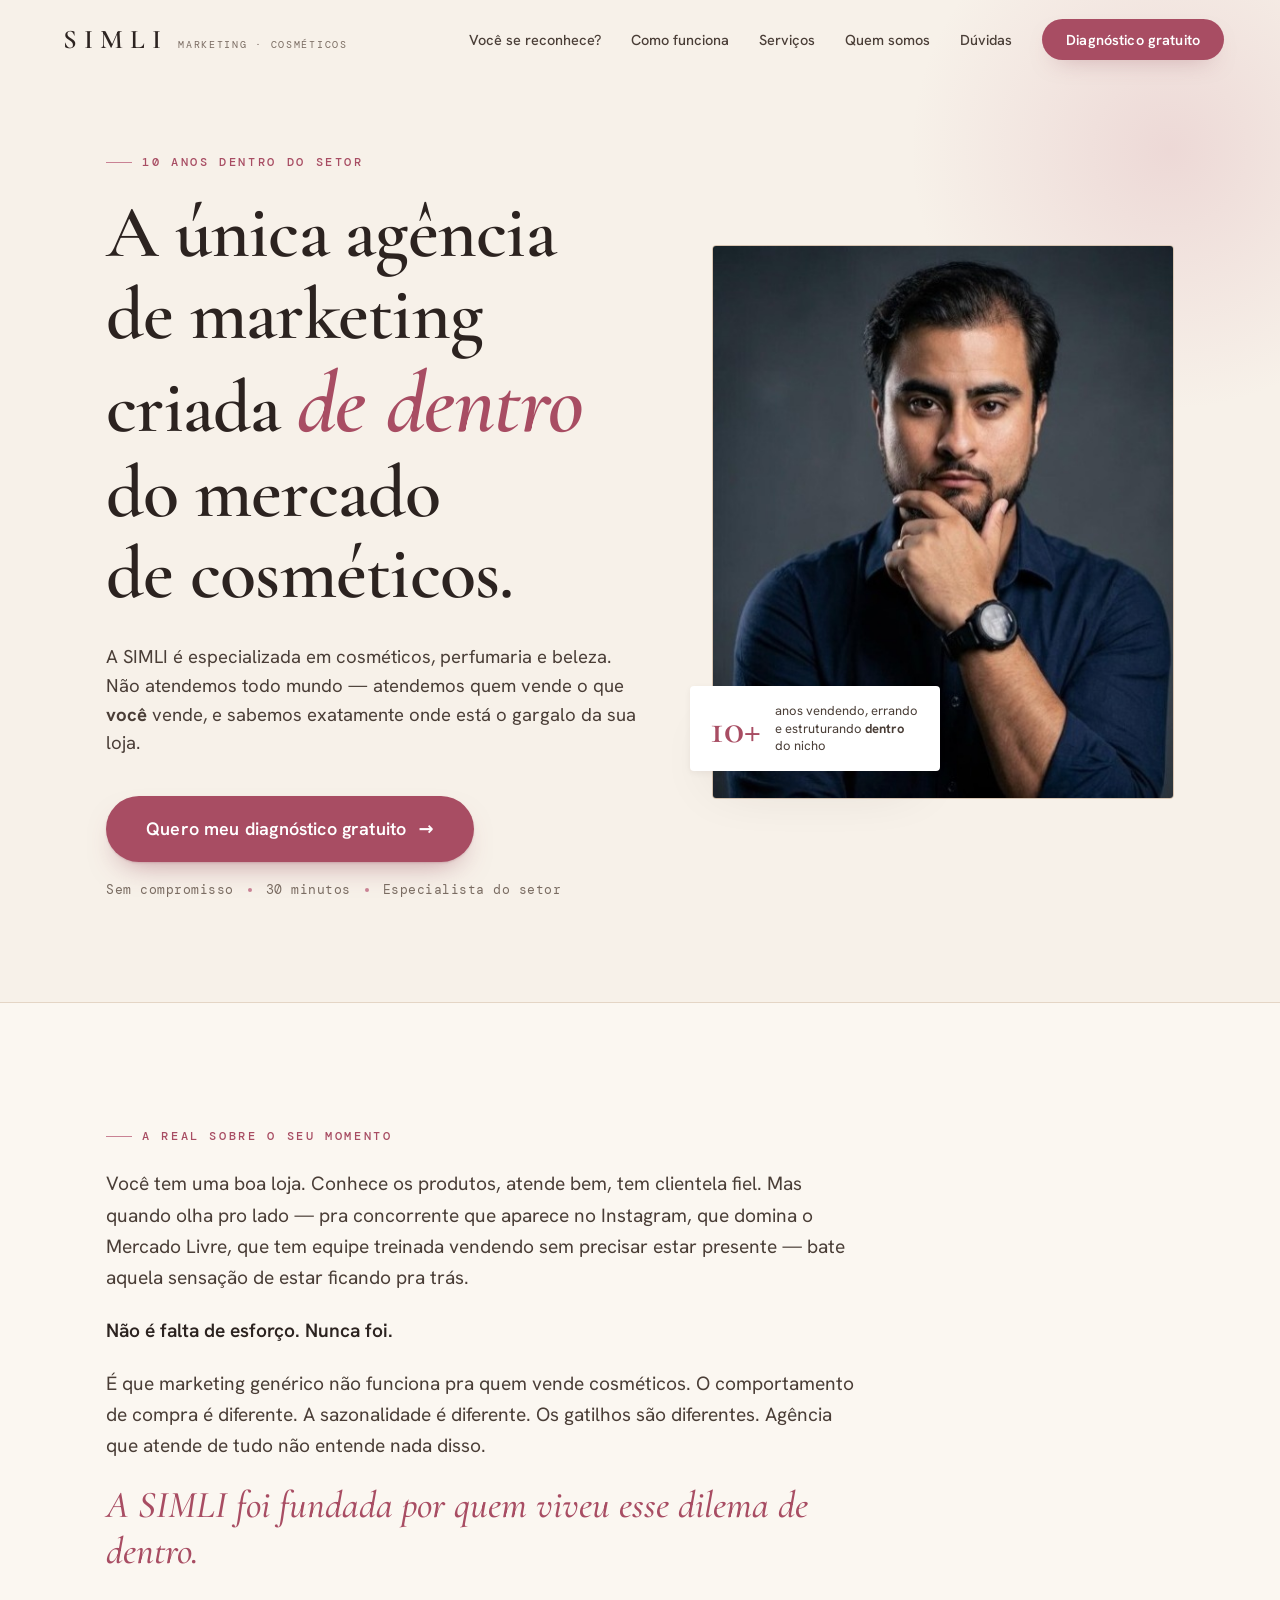
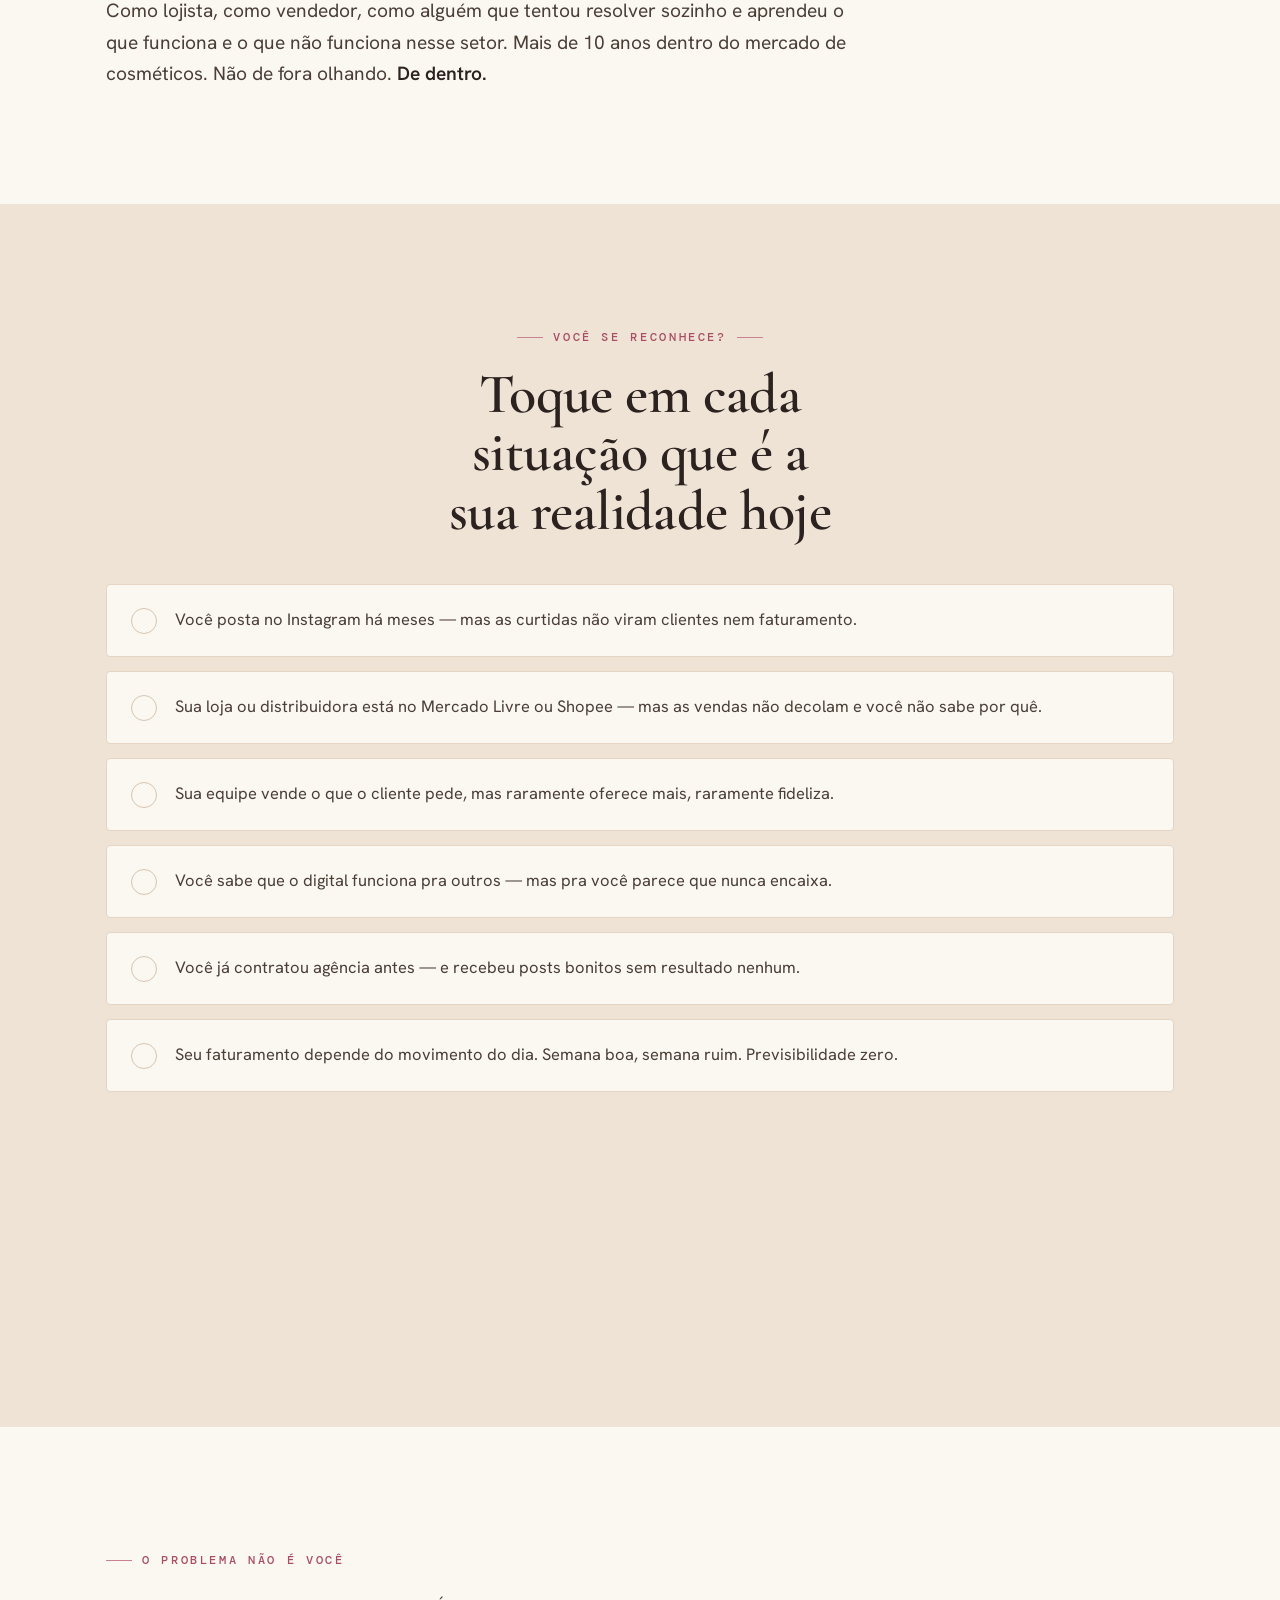
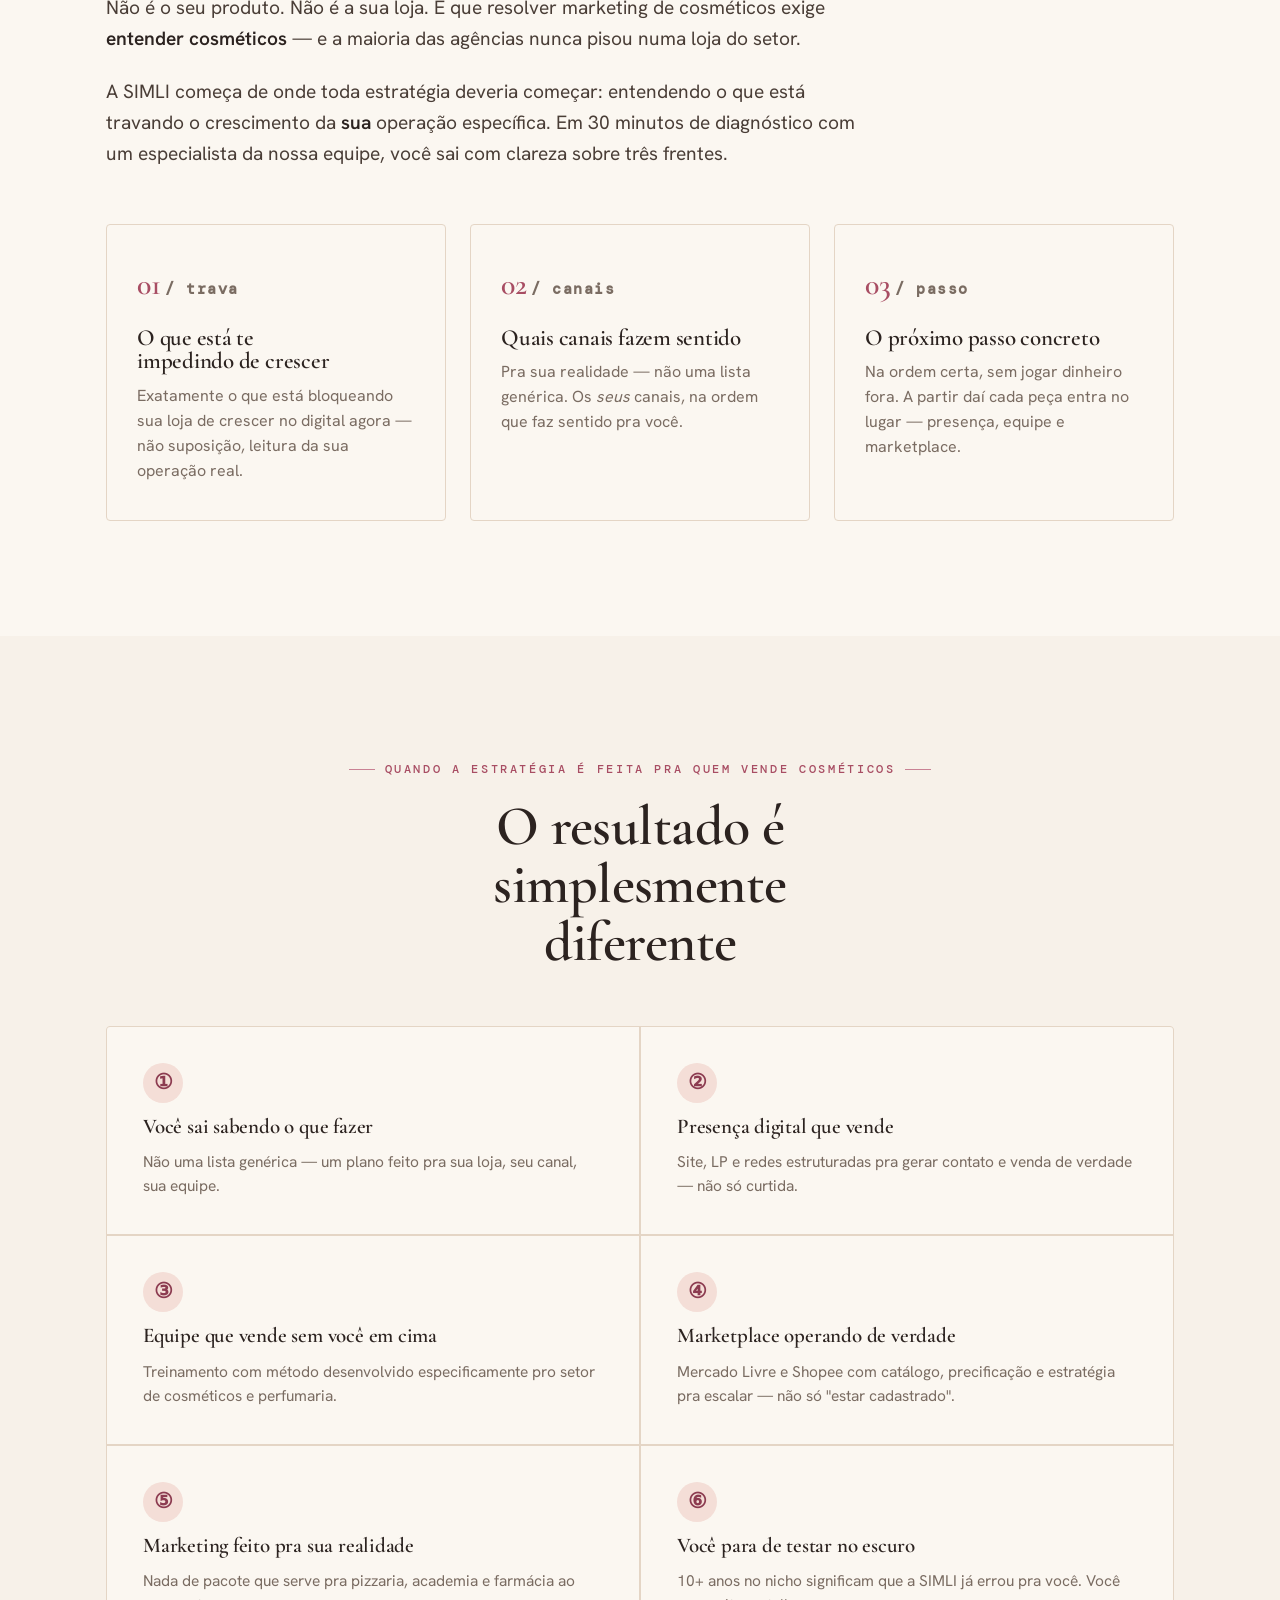
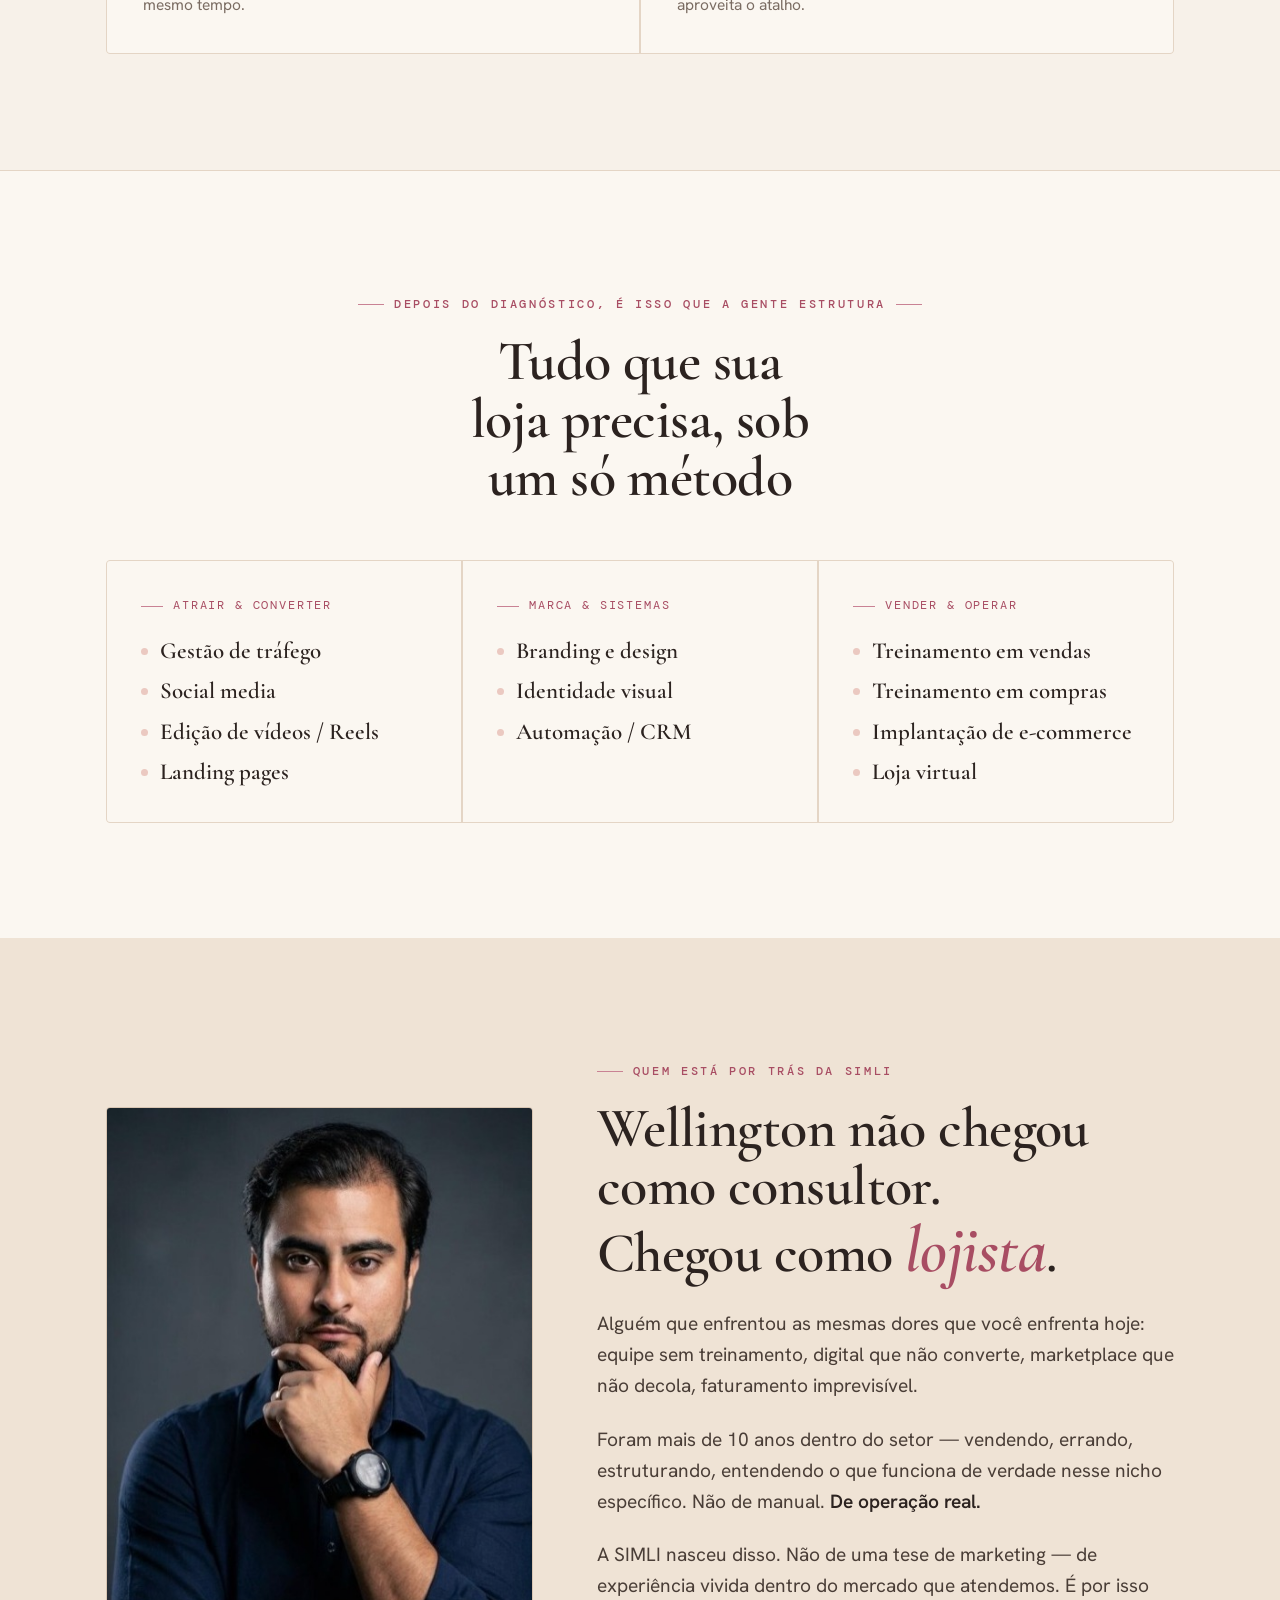
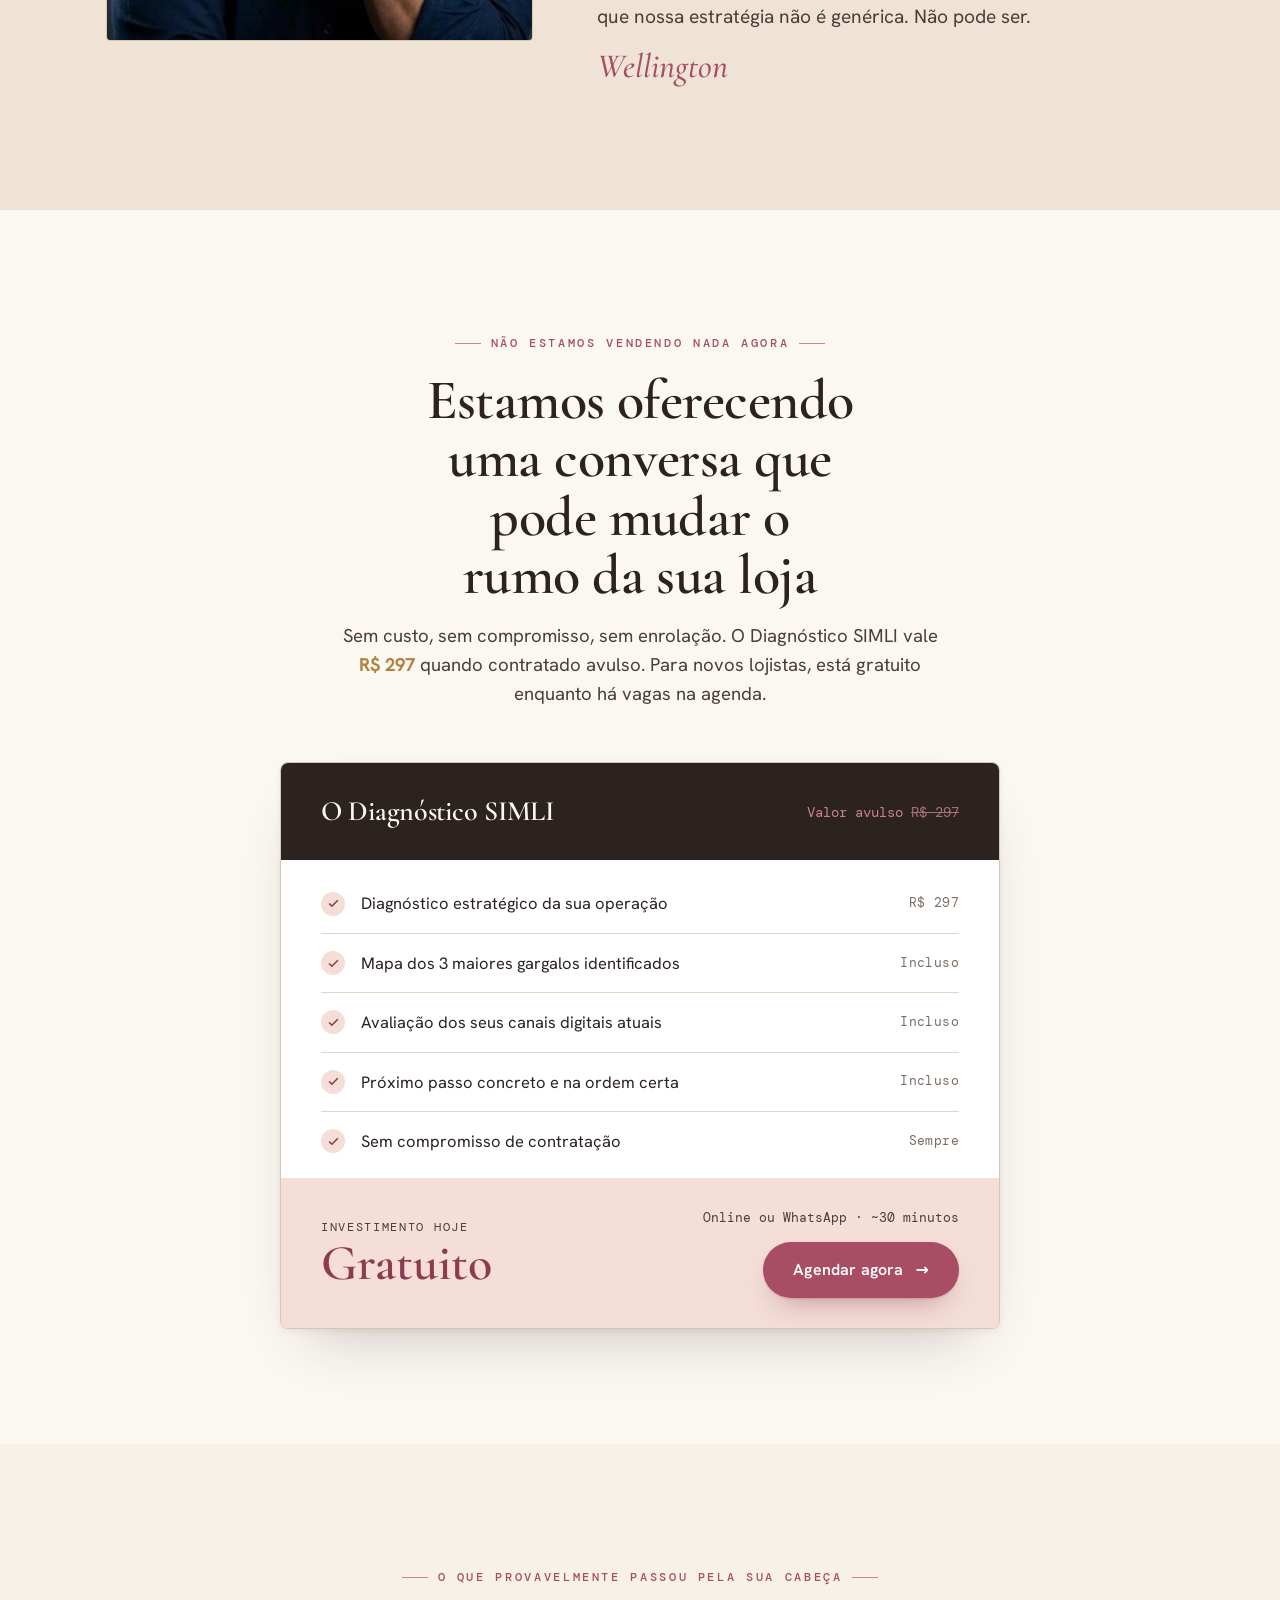
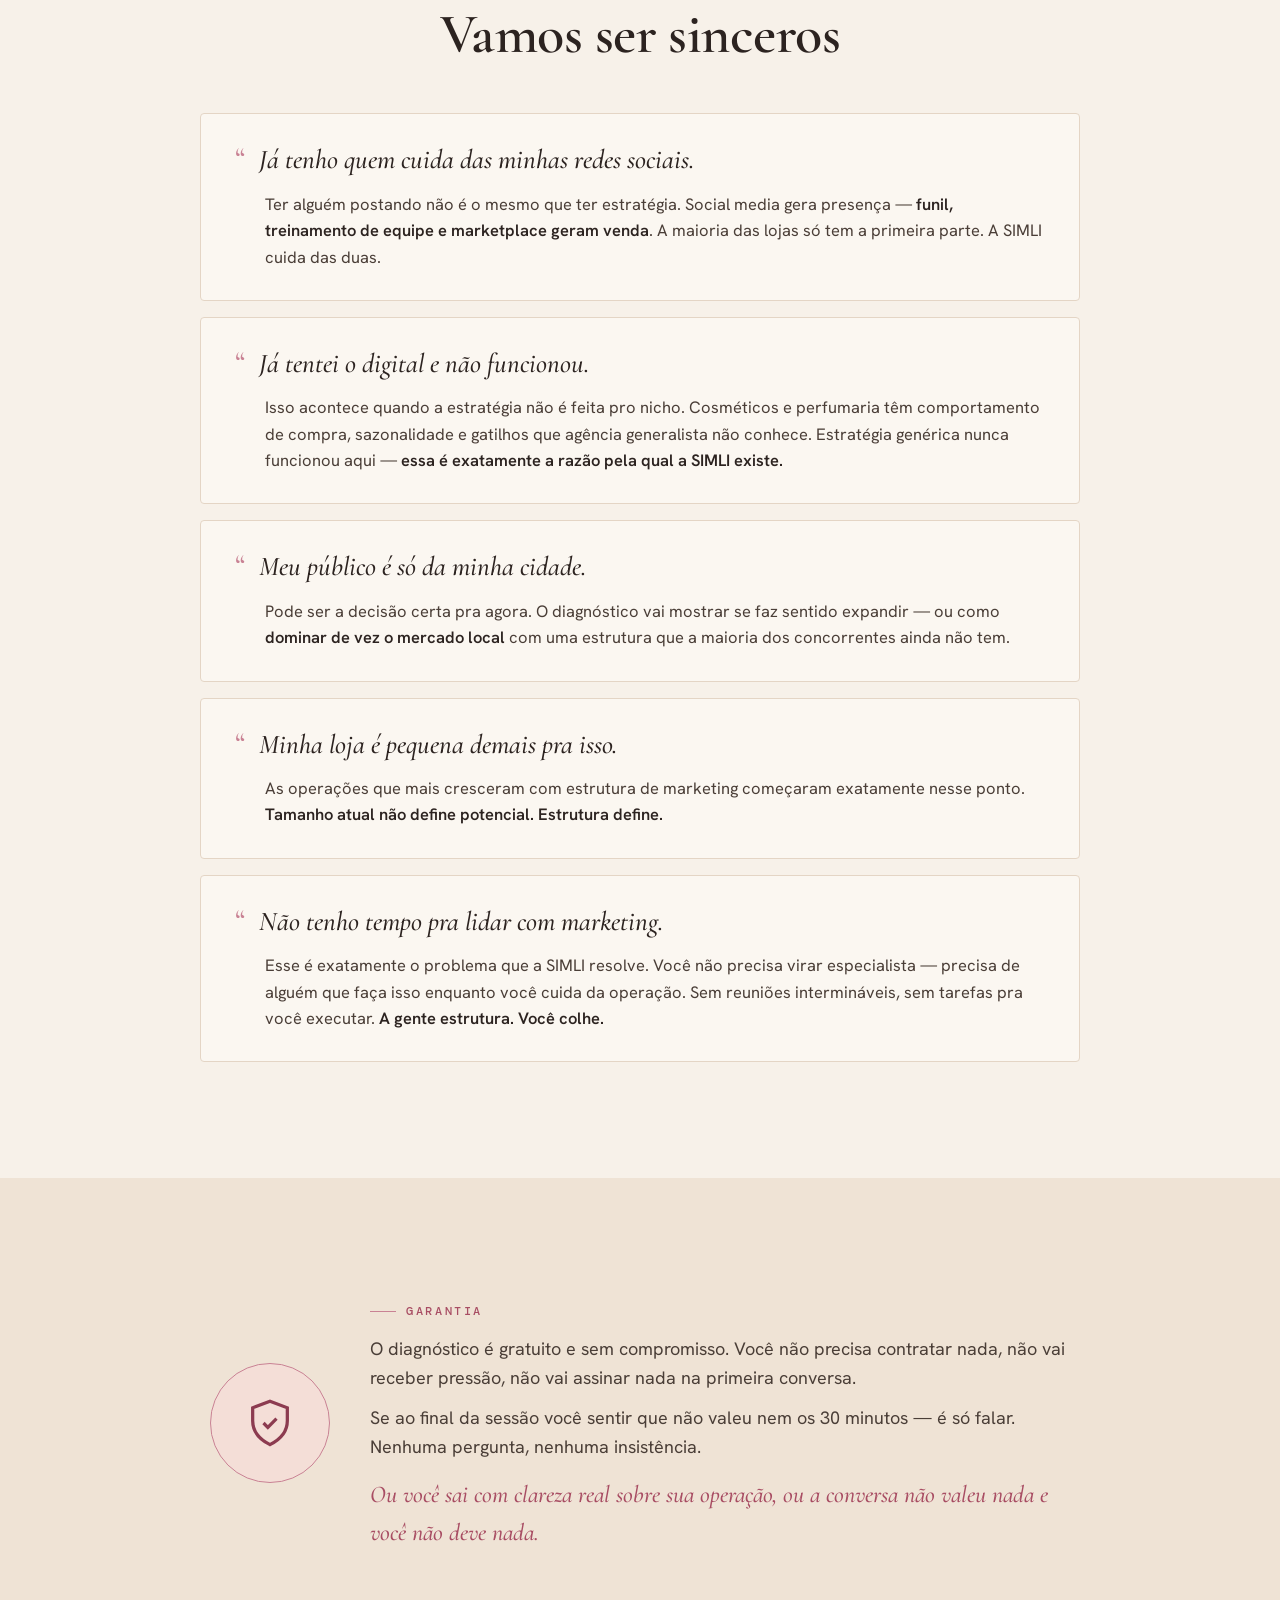
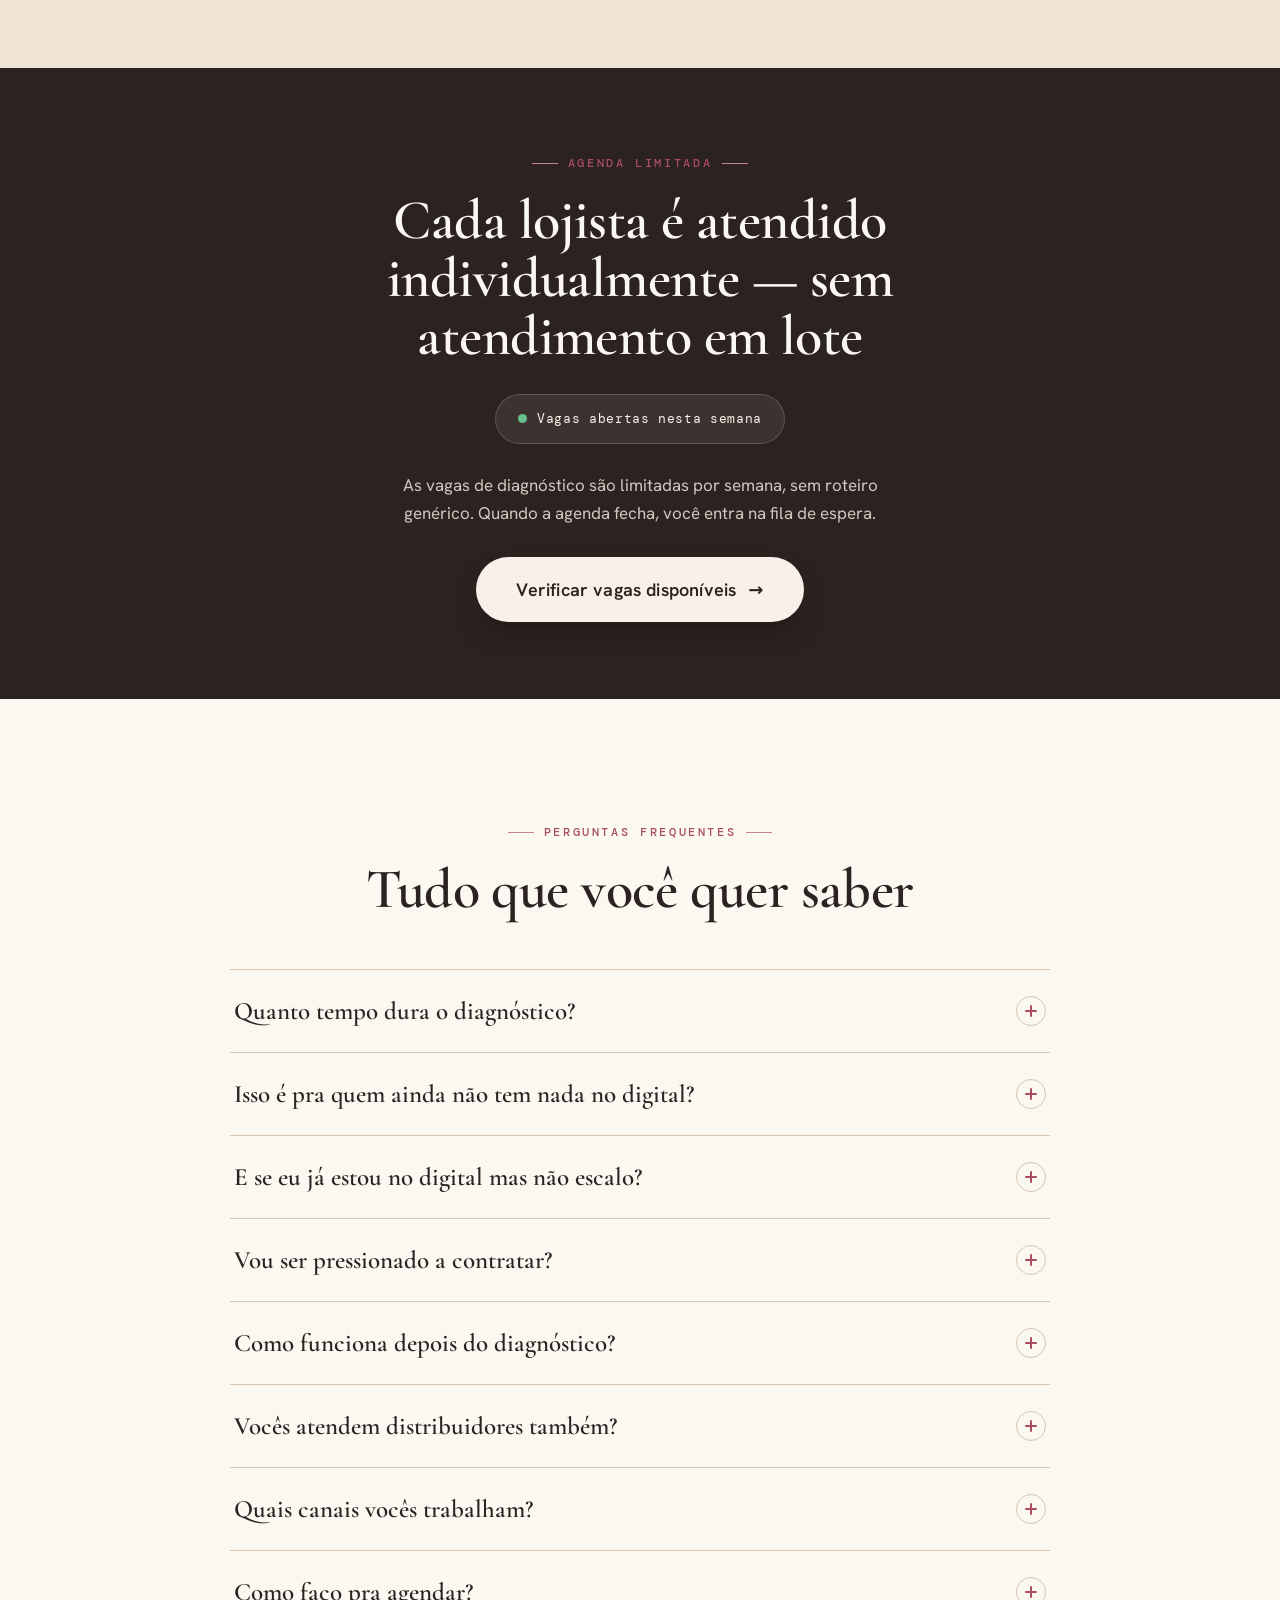
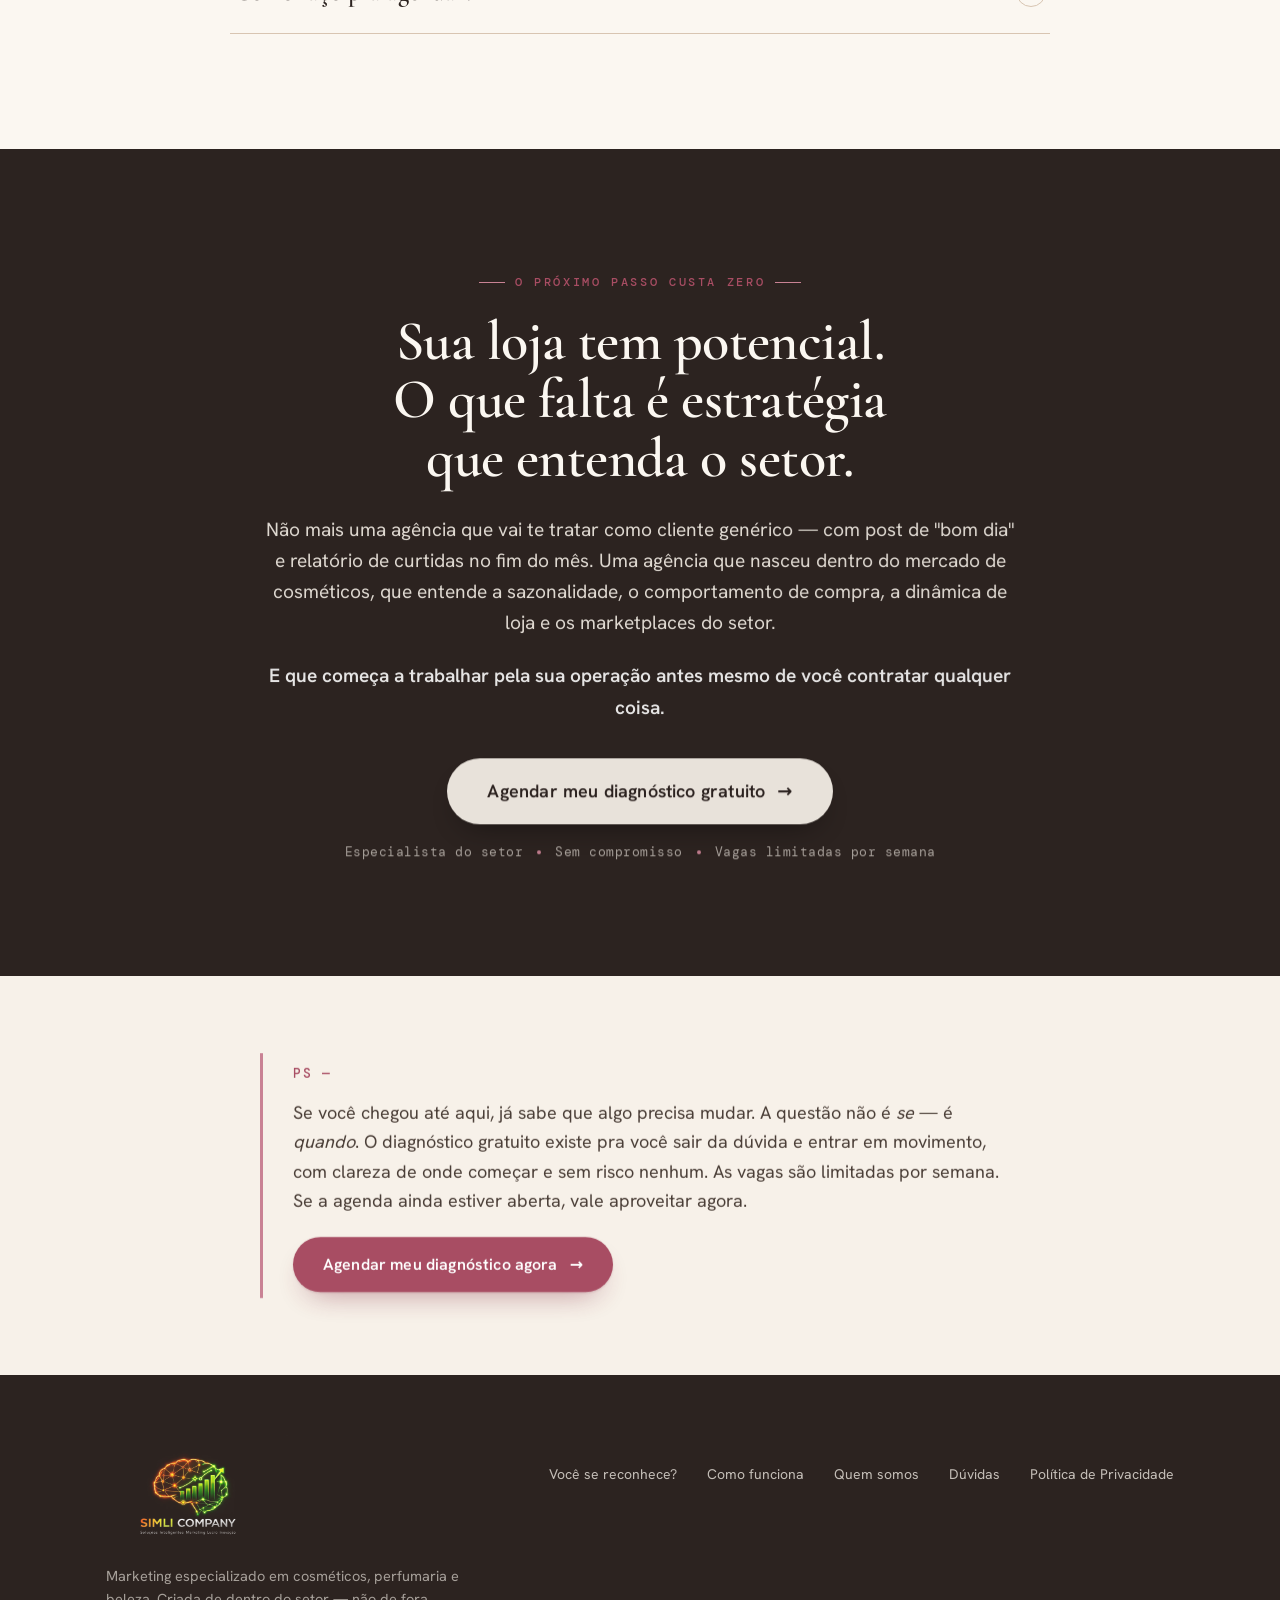
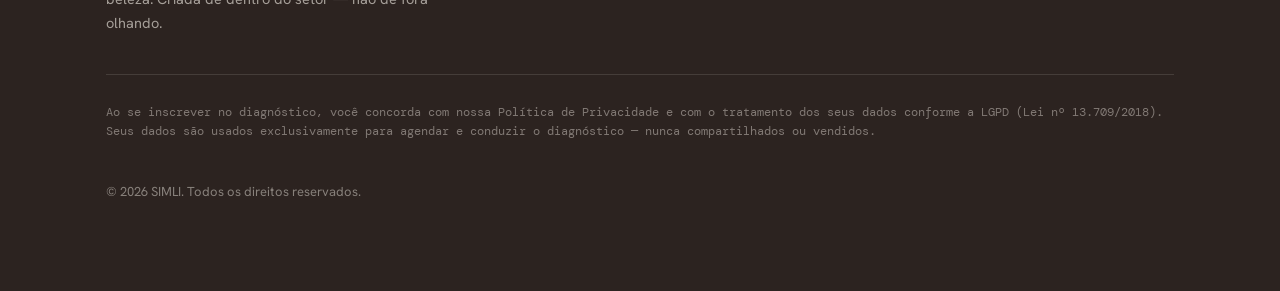
==== index.html @ 79ecda26 "Update print statement to 'Goodbye World'" ====
<!DOCTYPE html>
<html>
<head>
  <meta charset="utf-8">
  <title>SIMLI — A agência de marketing criada de dentro do mercado de cosméticos</title>
  <style>
    * { margin: 0; padding: 0; box-sizing: border-box; }
    body { background: #faf9f5; display: flex; align-items: center; justify-content: center; min-height: 100vh; font-family: -apple-system, BlinkMacSystemFont, sans-serif; }
    #__bundler_loading { position: fixed; bottom: 20px; right: 20px; font: 13px/1.4 -apple-system, BlinkMacSystemFont, sans-serif; color: #666; background: #fff; padding: 8px 14px; border-radius: 8px; box-shadow: 0 1px 4px rgba(0,0,0,0.12); z-index: 10000; }
    #__bundler_thumbnail { position: fixed; inset: 0; width: 100%; height: 100%; display: flex; align-items: center; justify-content: center; background: #faf9f5; z-index: 9999; }
    #__bundler_thumbnail svg { width: 100%; height: 100%; object-fit: contain; }
    #__bundler_placeholder { color: #999; font-size: 14px; }
  </style>
  <noscript>
    <style>#__bundler_loading { display: none; }</style>
    <div style="position:fixed;bottom:12px;left:12px;font:13px/1.4 -apple-system,BlinkMacSystemFont,sans-serif;color:#999;background:rgba(255,255,255,0.9);padding:6px 12px;border-radius:6px;box-shadow:0 1px 4px rgba(0,0,0,0.08);z-index:10000;">
      This page requires JavaScript to display.
    </div>
  </noscript>
</head>
<body>
  <div id="__bundler_thumbnail">
  <svg viewBox="0 0 100 100" xmlns="http://www.w3.org/2000/svg">
    <rect width="100" height="100" fill="#A84D63"></rect>
    <text x="50" y="64" font-family="Georgia, serif" font-size="34" font-weight="600" letter-spacing="3" fill="#F7F1E9" text-anchor="middle">SIMLI</text>
  </svg>
</div>
  <div id="__bundler_loading">Unpacking...</div>

  <script>
    
document.addEventListener('DOMContentLoaded', async function() {
  const loading = document.getElementById('__bundler_loading');
  function setStatus(msg) { if (loading) loading.textContent = msg; }

  // Error sink persists across replaceWith since it's on window, not the DOM.
  window.addEventListener('error', function(e) {
    var p = document.body || document.documentElement;
    var d = document.getElementById('__bundler_err') || p.appendChild(document.createElement('div'));
    d.id = '__bundler_err';
    d.style.cssText = 'position:fixed;bottom:12px;left:12px;right:12px;font:12px/1.4 ui-monospace,monospace;background:#2a1215;color:#ff8a80;padding:10px 14px;border-radius:8px;border:1px solid #5c2b2e;z-index:99999;white-space:pre-wrap;max-height:40vh;overflow:auto';
    d.textContent = (d.textContent ? d.textContent + String.fromCharCode(10) : '') +
      '[bundle] ' + (e.message || e.type) +
      (e.filename ? ' (' + e.filename.slice(0, 60) + ':' + e.lineno + ')' : '');
  }, true);

  try {
    const manifestEl = document.querySelector('script[type="__bundler/manifest"]');
    const templateEl = document.querySelector('script[type="__bundler/template"]');
    if (!manifestEl || !templateEl) {
      setStatus('Error: missing bundle data');
      console.error('[bundler] Missing script tags — manifestEl:', !!manifestEl, 'templateEl:', !!templateEl);
      return;
    }

    const manifest = JSON.parse(manifestEl.textContent);
    let template = JSON.parse(templateEl.textContent);

    const uuids = Object.keys(manifest);
    setStatus('Unpacking ' + uuids.length + ' assets...');

    const blobUrls = {};
    await Promise.all(uuids.map(async (uuid) => {
      const entry = manifest[uuid];
      try {
        const binaryStr = atob(entry.data);
        const bytes = new Uint8Array(binaryStr.length);
        for (let i = 0; i < binaryStr.length; i++) bytes[i] = binaryStr.charCodeAt(i);

        let finalBytes = bytes;
        if (entry.compressed) {
          if (typeof DecompressionStream !== 'undefined') {
            const ds = new DecompressionStream('gzip');
            const writer = ds.writable.getWriter();
            const reader = ds.readable.getReader();
            writer.write(bytes);
            writer.close();
            const chunks = [];
            let totalLen = 0;
            while (true) {
              const { done, value } = await reader.read();
              if (done) break;
              chunks.push(value);
              totalLen += value.length;
            }
            finalBytes = new Uint8Array(totalLen);
            let offset = 0;
            for (const chunk of chunks) { finalBytes.set(chunk, offset); offset += chunk.length; }
          } else {
            console.warn('DecompressionStream not available, asset ' + uuid + ' may not render');
          }
        }

        blobUrls[uuid] = URL.createObjectURL(new Blob([finalBytes], { type: entry.mime }));
      } catch (err) {
        console.error('Failed to decode asset ' + uuid + ':', err);
        blobUrls[uuid] = URL.createObjectURL(new Blob([], { type: entry.mime }));
      }
    }));

    const extResEl = document.querySelector('script[type="__bundler/ext_resources"]');
    const extResources = extResEl ? JSON.parse(extResEl.textContent) : [];
    const resourceMap = {};
    for (const entry of extResources) {
      if (blobUrls[entry.uuid]) resourceMap[entry.id] = blobUrls[entry.uuid];
    }

    setStatus('Rendering...');
    for (const uuid of uuids) template = template.split(uuid).join(blobUrls[uuid]);

    // Strip integrity + crossorigin — blob URLs from a file:// document inherit
    // a null origin, so crossorigin forces a CORS fetch that SRI then rejects.
    // The manifest bytes are ours; SRI protects against CDN compromise, not this.
    template = template.replace(/\s+integrity="[^"]*"/gi, '').replace(/\s+crossorigin="[^"]*"/gi, '');

    const resourceScript = '<script>window.__resources = ' +
      JSON.stringify(resourceMap).split('</' + 'script>').join('<\\/' + 'script>') +
      ';</' + 'script>';
    // Inject after <head> so the DOCTYPE stays first; prepending the script
    // would push the parser into quirks mode. DOMParser always emits a <head>
    // (synthesizing one if the source HTML omitted it) but may carry
    // attributes through, so match the full opening tag. slice() rather than
    // replace() keeps us clear of $-pattern substitution in resourceScript.
    const headOpen = template.match(/<head[^>]*>/i);
    if (headOpen) {
      const i = headOpen.index + headOpen[0].length;
      template = template.slice(0, i) + resourceScript + template.slice(i);
    }

    // Parse the template and swap the root element. Scripts inserted via
    // DOMParser/replaceWith are inert per spec — re-create each with
    // createElement so they execute, awaiting onload for src scripts to
    // preserve ordering (React before ReactDOM before Babel before text/babel).
    const doc = new DOMParser().parseFromString(template, 'text/html');
    document.documentElement.replaceWith(doc.documentElement);
    const dead = Array.from(document.scripts);
    for (const old of dead) {
      const s = document.createElement('script');
      for (const a of old.attributes) s.setAttribute(a.name, a.value);
      s.textContent = old.textContent;
      // text/babel scripts with a src: fetch and inline. transformScriptTags
      // does XHR against the src, but blob:null/ from a file:// origin is
      // silently dropped. Inlining makes it a plain inline babel script,
      // which transformScriptTags handles unconditionally.
      if ((s.type === 'text/babel' || s.type === 'text/jsx') && s.src) {
        const r = await fetch(s.src);
        s.textContent = await r.text();
        s.removeAttribute('src');
      }
      const p = s.src ? new Promise(function(r) { s.onload = s.onerror = r; }) : null;
      old.replaceWith(s);
      if (p) await p;
    }
    // Babel standalone auto-transforms type=text/babel on DOMContentLoaded,
    // which fired before we swapped the document. Trigger manually if present.
    if (window.Babel && typeof window.Babel.transformScriptTags === 'function') {
      window.Babel.transformScriptTags();
    }
  } catch (err) {
    setStatus('Error unpacking: ' + err.message);
    console.error('Bundle unpack error:', err);
  }
});

  </script>

  <script type="__bundler/manifest">
{"297384e2-815c-404d-9f67-8656fe396215":{"mime":"image/jpeg","compressed":false,"data":"/9j/4AAQSkZJRgABAQAAAQABAAD/2wBDAAgGBgcGBQgHBwcJCQgKDBQNDAsLDBkSEw8UHRofHh0aHBwgJC4nICIsIxwcKDcpLDAxNDQ0Hyc5PTgyPC4zNDL/2wBDAQkJCQwLDBgNDRgyIRwhMjIyMjIyMjIyMjIyMjIyMjIyMjIyMjIyMjIyMjIyMjIyMjIyMjIyMjIyMjIyMjIyMjL/wgARCANVBQADASIAAhEBAxEB/8QAGgABAAIDAQAAAAAAAAAAAAAAAAMEAQIFBv/EABkBAQADAQEAAAAAAAAAAAAAAAABAgMEBf/[base64]/[base64]/[base64]/N0Qc+1Vunp3qdsoxpntepW89rM9mXk04mL/[base64]/nepjrcrO1LTfXpwwZmMZbwXY+/hTzGl+nq0ztOQWpennGnGVrTnXDSW2ux6a1U286LPE6nL0U/[base64]/[base64]/[base64]/[base64]/[base64]/pV8nHxvr1Yaya7K42bxRWu1U7YJJI8kUmkk31ZRG8EsctyWtHT17fPHCoer4hyU0XTOYZY5tvgG+myNM5yLcU+VOjLrNzRyOftF165xhoYEhMgAAAAAAAAAAAAAAAAAAAAAAAAAAAAAAAAAAAAAAAAAAAAAAAABABnAywMsDLAznUma/wAralu9x9+znfgbdKtasd/NnBXqdqrWeFpex1Vpb9e1S/[base64]/[base64]/[base64]/JHRQk9PjPlHpPN2g7trN5gdAA9PUwcMbgDPaOI9hueMek4JCdA571dg8Y9Vwikbmj1fGOaA39KeXdOkQvVYPLPUwHnU0IO6cJ6HzwAem4xSAd2oc16CocoB1bZ58AAAAAAAAAAAAAAAAAAAAAAAAAAAAAAAAAAAAAAAAAHUlhs8ndysy19+W1QLUs9/gd/l381NDN04ejYq+f0cir6jndWNy9HByzjzXpPN9dO9aqWcHmR3wB6erYrcM8Md0CQ7/AEt/KlmLmj0vFqDoepoUzSlRHf7XhvSHGg9B589vFtzjz8HqeSdHq14ChzOlzT2HmvReKOl0/[base64]/nnq+D2qBU6EMJf83teO3530Nc4Hqqkx5qLr8g9XwO5wDv87n+gI6HT5Rzd9B6rHPwcrQAAAAAAAAAAAAAAAAAAAAAAAAAAAAAAAAAAAAAAAAAAOnJzrvPvpLvis3uHtUvnZ7vn+hWeZNXk2z9H5vp8rK+o6M3b4l/J0fP9HnHav8AEtYpMaYJOR0+Xq71eCLNSHUA63X8lbOjDuL3IxRJvR+VkO3VSFifk0DbXTJ6rzHR5hqB3eFeJqEtc9R5bp8sAej8/[base64]/[base64]/[base64]/[base64]/CgAAAAAAAAAAAAAAAAAAAAAAAAAAAAAAAAAAAAAAAAAAAAAAAAAAAAAAO3St9/l3HQnruYPReSYgzRRYkyCAAAAAAAAAAAAAAAAAAAAAAAAAAAAAAAAAAAAAAAAAAAAAAAAAAAABwsOE0B6/I7NpQlKlMBmhcN79ajNwAAAAAAAAAAAAAAAAAAAAAAAAAAAAAAAAAAAAAAAAAAAAAAAAAABsbo2P2BIpFrPIUvQLU6kX7sn+1cHQAAAAAAAAAAAAAAAAAAAAAAAAAAAAAAAAAAAAAAAAAAAAAAAAABL2tUC72ihV99X8n/[base64]/9WrlPytSfE7QdRsMfFguhz/[base64]/p4SozgcuKHYORgoz8M63KAGXapal/AAAAAAAAAAAAAAAAAAAAAAAAAAAAAAAAAAAAAAAAAAAAAAAAABLa888/xvE1OhDTOnoJw3mYX8yxil/[base64]/uHCZJh57OL3kAAAAAAAAAAAAAAAAAAAAAAAAAAAAAAAAAAAAAAAAAAAAAAAAAAAAAAAAAAAAAAILL4I39knWa6Lmf33gAAAAAAAAAAAAAAAAAAAAAAAAAAAAAAAAAAAAAAAAAAAAAAAAAAAAAAAAAAAAAAAAJKfjNUWeKc/[base64]/[base64]/gxn4gAAAAAAAAAAAAAAAAAAAAAAAAAAAAAAAAAAAAAAAAAAAAAAAAAAAAABTlp3/y5i2y8K0G5opZhFjuYlj4gAAAAAAAAAAAAAAAAAAAAAAAAAAAAAAAAAAAAAAAAAAAAAAAAAAAABwIakP9dqd0vTgYscJrMYqoj1wj/MgAAAAAAAAAAAAAAAAAAAAAAAAAAAAAAAAAAAAAAAAAAAAAAAAABT4kde8rQWpoHIrkKnR4LIfWxaQxdWgAAAAAAAAAAAAAAAAAAAAAAAAAAAAAAAAAAAAAAAAAAAAAAAAAz/0Kks+NTJA8vsY2PN/V2JzuM/[base64]/8AXCr9UpXrAAAAAAAAAAAAAAAAAAAAAAAAAAAAAAAAAAAAAAAAAAAAFPl/pl3oUAdSiU16ijvuqx4+BE0VB6Zc+hY9AAAAAAAAAAAAAAAAAAAAAAAAAAAAAAAAAAAAAAAAAAAAFAGj4l34w7AfgTbN1ySMy+FVHxnY91DF+Eg1AAAAAAAAAAAAAAAAAAAAAAAAAAAAAAAAAAAAAAAAAAAAFPiuA2/Uw4S5h3dYRzw0Fv2sajFPHI2Dzoy/AAAAAAAAAAAAAAAAAAAAAAAAAAAAAAAAAAAAAAAAAAAAEKz3o8nPh6AvjoB/PornjgW3SZC34C8HLwK1IAAAAAAAAAAAAAAAAAAAAAAAAAAAAAAAAAAAAAAAAAAAEPhXxOApr6NqwUyksbqtSK3k/JcYWIYrpUI/AAAAAAAAAAAAAAAAAAAAAAAAAAAAAAAAAAAAAAAAAAAAANP030cNsHzCq7oQFN4bd/BWQno/3uwWZb6/[base64]/EAEMRAAEDAgIFCQUFBwQCAwAAAAEAAgMEESExBRJBUWETInGBkaGxwdEQMlDh8BQjYGJyBiQlMzRC8UNSgpIVspCgwv/aAAgBAgEBPwD/AOKS6utZXV/[base64]/XfkMhx3ny7VZMIbO9u8A+XkECpahkXvHE5DMnqTmTzZ8wbtvbkOq/SqbQ0QqTI0mzTlxsD5oMFlYI2UsjWhV8hc+8Qsd+zr39GKbNC0MdT+8Pezy348fmqV+swFXReBmmvDsviz3hqqtJNYdRuJUrKqocRbYqTUc3DZmNyA9kHOe9/G3Z87+yadsdgczkBmU+mfPjKbbgNnXtPd4qKmY6MOaSCdt/odycZ4xjZw7D6HuTqprnB+RUUkkws02Hf6DvUMEcWLRicztPSUVRYwh/+657TcdyJsjIAqisaxPfJLicAqeKFxtmVPRtju8D/AAVRVvJc117b1Ppuni95yqv2jc+4ib1n0WhpZJIGuecSPirjZaQqSxthmVTMax4ba7jmosapw3NHeT6KWAuPKRmzh38Dw8NijqA4lrhZwzHpvHFSVLWAkqmOrGAc9vTme9faHSnVgx47B6n6JUNO2O7s3HMnP/HAYKyosadnQpSGtLnGwCfSOcbtFrqmoXxi7HEHtHZ6ELlZo/5jLje30OPZdTVTHwu5N2Nrbjc5YZqNgYwMGQwVU4tbcIySOcBfNGNkY1nYlEyTYMGCpKSRrgX7FJHrNsqan1Q5rthWlo4GxEvHR0oQScmJNXmnatCXFOwHcPihUr7BVMmtPc5BUMdm8o7Mqle18r3tOduwD1J9lbYt1siMiptJgHVecVRPNS2z8t2/p4cEwAAAewlUJ+4b1+JTP3l2v/[base64]/H5plgLD2OcBmtI6RbCRjmbKCcPapJwzNS1mtgxUtNYazsSmtAThgqmedtVIGvIF960LJJLWfeOJs059IVSJNJVH2WL3R7x8uko0scMPJRiwC1ZYXXBuFRVQlbx+JkqZ4DSVG+7jKcScgoqbWi1Zcb5qjeYCaaU4tyO9uzrGRVGWtiL3YXJPaTZWkm/K3vPp49CZE1jdVosE+IOaW71CdaMO3j2FV8YrGGJmQ28eG/j6rR+iRC7WebnsQpv8Aa5w67+N0IpW/6l+kDysq8y6vMKiLBITXWO47P8qkbPrF0Tuacgd3iqnlDg9UsQDxZGVkTQXGyNVGBclMlZK3WYbhVX9TL+oqjM/LalP7zhbvzVDRMooBE3Pad5U8ga3FMc15IUDjDN9fX+Ux4IugfiL3WC0hW5xtzVGyOBvKTEA8dibWROH3d3dANu3LvWk5pQ4aw1frgtETOc0ueCQMjn9dKZIx4u039hKiIbrN3E9+PmroudVc1hszad/AcN57N6axrWhrRYBaoCyUs4YLlEPqTuCrNENnYG7iFFAGBSU7X5qKlYw3C/[base64]/UEY8FoHGkamQh0khP+53itHx6lc224+SIWlKRssRDslR6JOs2RxJ6dirKcGLVWjGakjQNl/E+qYcPiBUguFWMc2S7Ta+XT9FUM/KN1XYOGY+tnskYHtLTtVE8vp2OOdgrpzgBcqao5UWhGtx2du3quqrRUz5tZUPKsbcNuOnHvw7wvtjBg7A8U+u1sI8ShTzze+bDcFDSsjyCAAWkqs0sBlteyGnXkX1D3eq0ZpB1ZFrOFs1U03KVcpO/yCpqfk6uK22/gtMMvAwfmC5ILQbbUg6/EqJvOk/U7xVG21aw8D5eyuGuBEP7jbq29yDAFWODWElaOLZH4bP8APiU0YfEXDBaQALwCqeMTRhxNnDaM02Wdn8xutxHofIlGrhDS4utbfh3HFUldTckdR9xc9OJJtbNcrUS/y26o3n0HmR0IUbHHWlOseOXZl3ItCMDSpYjC7loxh/cOG8cR3jqUtNy1ntOBVPStiFgrWCr9NOppzEG3sov2ie6VrNTAkDNac59C7q8QhCtAx2id0nxRjvUTH83kFqWqYek+BWk2XhZ+oLUWhm2pR1+JUTLF/wCp3iqdtqyM8HeXstrT32NHefl4qWdkYxRpXzO5SbqGwepXJclK3V2pmXxEhaTa1o1nfV8FRVsbWY57s8epMqZH+5Geuw9T3KpppKmExSOsDuHmfQKj0WdHxvdGSSfLgmMke0OZJgeAXJ1AyeP+vzCtVDa09RHmVrVQ/taesj/8lCSp2xjqd8gqiplpGOeI8LE5jA57NhTdLzkXLR2rRte6qLmuFiCtIUzZK99xkGo0bWSRuA/uC0uz9yI4t/8AYLkrFaGZaNw/MfFGO00v6vIIs+/iPE+BVc28bBxHmgxaKbanHSfEpjLa36neJULbVDD0oqNvNvvx9O5Rw2qXE7h339ERYKd96hjRxPgo8viJVbTCeMtK+zSU7i/P68frppqtrm45oSArWCa8U8uofddlwO7rzHG43LWCLwnVEbfeNlHI14u1aVbejl/SfBRU51BfctDwlkkt948Ap471crv0+Ckj9w/mb4haRZr0+rxb/wCwTo8Vo5uq1/6inM+8f0+QXJ/exnj5FVYu1vSPNBqoG2htxPiU1ufSfEqNv3jT0+Cle1g5xsicFe0/SPA/NTv1WEqJ8jbSON7mw6BdQm7R8SIupIQ5aRo5QPuVCK1o55Pd6rlnXuQQek+afVvewxyMuOoeaZV1Ybq2vx+hZCad8vJyOt9fW1R6Pp2Hlpdm0/XioZdYfdtw3nAevdbiqtmvTvadoPgjCAbKjj1ZJDvt4BPj++eejwT48B0t8QqkXjtxHiE5mKpW2Dukot5zunyCNmlpO/yKkeHhtt6DcVSi0duJ8Sg3PpPigLPaenwTgHCxT43RC8Rw3HLq3eHBVGlmxVAuCDl229FJWOmbqxi5+s1SaO5wfJmE1th8TsnMBToAUaRqFM3chA3cq+g5QXbmFSHUn/erkjInLq2A8U11wnnmEJ72XvdQSNLnW4eCIGsSU4AjDePEKQ3b2eK1mqPC/[base64]/5nXPYD44DpU2ioJW2eL8Tn9dFgoKBlI+zRzT4/NfZYjjax3jDwXJys911+keYt4IyyDNnYR52Tqu2bHdnopNItbgAnRuqDykpw2D14qigbI8yAYZBNbYfHXNBzVRouF5uBZV1CNQwyX1TkePFUejRHzYjcnbsAUOiIQdYj66l/wCPgDSA0KtbUQTNZH7mF/8AKjp4pG3t3keBTNCshqeVc4kE9hOVz9Y2TYXj/UPd6INkH9w7PmnNLgWuAKbJNEdVzdYbCM+vLtT9IMadUg3teyZNLM0OYAAdpx7h6owX/[base64]/sfVO5IbT/[base64]/wCSpK2OpvqZhV+lRSSCPUvcXz+Skl1ITLbIX7rqj07HUSiJzdW+Rvt3ezSWlY6GwI1nHZw3rRteK2IyBtrG2/cpdNiOs+y6m0C999uHH2xaaElX9m1NpF77ur8CVJDawmUYX7kx1DKLDV7AoKaKAERi11p7+pb+nzKqP6N36T4JkD3Nc9v9uao9NM+yl0x5ze/d81UNnqS+pf1npyAX7OC1I79R8Aqkfxf/AJN8vbTD+K/8nef4EqaKKo98Y71NoUgXjdfpWh6qTlORcbg9y06P3kdA8Sqj+kd+k+C/Z9oL5AdyqtDSNqAyIc07d3StJ0zKfRxiZkCPFfs+LUp/UfAKob/Fb/mb5e2mH8Uv+Y+f4EqqetbMZYze+7d0J0ukXjVsey3ktG6PdAeVkz3LStHNNOHRtuLeZUzHOpnMGeqR3LQ9JNA9xkba49mlIXzUxZGLnBaIp5IIC2QWN/RVtBVPqnSxt24HBcnpXee0LRzawPP2i9rKChnbXcqW825N8OP/ANX/AP/EAD8RAAIBAgMDCQYEBgEEAwAAAAECAAMRBBIhMUFREyJhcZGhscHRBTJQgeHwEBQjYDNCYnKy8VIVIIKQkqDC/9oACAEDAQE/AP8A0q2lpb9mWgECzIYVhEt+Fv2LaAQLFpkyngqjDNbSJh6QNmYffVPy+FItn7QR5Sp7OIGYaiDAu2wRcIhNgbno18I2C6D2GDA5hdSDKuFZIRb9ggQLAl5TwzMdBKXsuo26LhxSYom0bSdg9T9mClhFUNVNz0692wRcZhqR5gPcJ/1Skwsy6Rq1GkRVw+82K8flx6oy06pz1TYbhu6z09G6YvEMGKK1x0bIld0bMphrU6o531Hzi1aQWxB06TC9B9Dp1694sYcGD7v0P3wMOHddojLb8L/[base64]/l+bbWFzCSyDoj3i02bZslN6dI3Gp7ocZbW3VKgDtmI/AtaVKwEo1ajHMTZOnZMVRotTLUgLjXSYdrqJeFwIrhtnxUCU6ZY2EpYNUtn1J3Db9B0mMllBZgF3ga36zMXVZmzHfCZeVNFVfn2/[base64]/SVKpbTYJmjDK1otXKbzC+0GFLKCB1yviEtl2w06b+61j0+sFB0cZhpGNyTKzEC4hZEUMTcndGepV5o7BGpInv6ngPM+kZqlYrmAAHCOl1tMHTazq+490wCVUr5aGi7+H+5y1PPyd+dwlFr136z8UAmHp3MpU/[base64]/ZmMrqRlBhNM7Qfv74w01Put26TC4UE3aVsLtYSpt/AsBLPWbKkpViRY7Y9YCK3KXJ0UQDP0AbBAI40lN2p0UC8POVmL0lLbb+Uw62/WO0+6PP785Wp6G5uTtnKrdadQbhY7x9JTcqSjbRAfiQEw6XYTDUi68odAe5Rs9Zi8SrVOZslQ5hmlckmwgdU6T3fXwhqsxuTFqkRnJhl5gaiq1nNhMRXphSAbzRTpGdSPdmIaoGvtHD6x+UemvIArxG/8A1KzoCFdbtbUiUnazFBzt147uwTlNuszhAJyvQewwVFddJb9JOrzlVVemgbZc/[base64]/+I+ZgS5u2pgEctmCLvhIB/i90LMHamTe3peVKnJUkt0+MVzVoOTuK+MGjC/A/wCJlJxyi9ccfr1P7jMdoKfV5mYA/o/+X/5P4VbFgIEAlWmX5qxaZLIdq20Pj3xRaD4eIh1mGYqaT9Nu0Ge0DydUgDQ7o9Om2qG3QfWLRcm1o1FneGlTT3jfqhrEaLpA5BvFxTKNsatyoyMdd0qLURyV0MoUcq843MIgFR7m9h1fWIjAElr26PrKYzVkPT5Q1NY6/rv8vAT2gQtOkOvxmEN6FQdK+MxDcmgbr7wYg5wjC9Vz0mYxs5UDcLd5mAsKVv6vIwzbUPRL5jYSsCylE2HaeP0mFphabJw1EX4ihmGZnoMq7RqOsazGJ+ZRaqbLSpSVTzmlGrTptcC/z+/OVK62tTHbKlRBoU7zM9I/ynt+kvRPHuhWgd57B6w06X/Pu+sqKDsa5lfEVUqFBuiFrDNvF5imNLDgrvJ8JhK7VC4bh6SkMtRTw9IYOdUdurwEx9RajBR/LcfO9/OYPRGXiV8Z7R0pqP6h4GKmoiEMWYcT4y2Yt/cfGYY5WVOJPhDKS8zMd+vp3SzaLuhFhEYZXI6PGU9nxFTMHiOTOuyYaolAEIM1M7RvHqJicMCc1M3U74aLCZDChqJfePCZDOTaLhqr+6pMq0npmzixiglgBMegp4morHUEwVabhQm5R5z2hVJtT4a9v+phqopMb77DtImJrcgmfq7zbzjU9ZhagqBmHG3YAIy/q1P7vISkStRF4nyJntAXVP7h5wLrPZ5JoXPFv8jET3v7m8TKa/rJ8/CVWCrrCRaX0lZrLFpFMLnB2kHy8ZS2QfEAYrWlHEsp0MSoagz0jZt/A+V4jVLDOqseu3lacqwFmpG3CwI7oy4e+ZQwPDKTMik6Uz87DxhV9QLC3AXv8z6R6lUHmk3lV2vYamYlnTDuynWxjUyTdtTMG7FnU7rAdl/OVlLV3v0eEqU9F/uX/ITGrmpW6V/yEZNZgVsrj+o+UKc9z0+QhstSmTx8jMQwcL1+sC6zBC1G3S3+Ript6z4wLaoh6/[base64]/QDugbMoG4bIFgHxS8vLy8vA5Ep4100Oo4QNSrrY/UdfEd/XG9nVCLoMw6NZTwoX+JpKmGQpnpxcHUY6LKWDQe8bngNfCV8LkS7KR1wm5tTUn74x8Libc7Tq17/pDQWmedtjIb3U2lTD53FRjcxRp+BjFt0vVYkIAfmJUJqG7HSU6ORQm86nyEVbD4xf8A7VYqbiUseR74ueOw9otDjFrCzffbOWp0lOXb1keEqY2/8vbc+JM/PVWGW+nCUqtVirF7jZqdkrV6lN7Xj+0gAObqZVbOdNIVqbmHZ9Yc44ffbA7a5hBVve26U6z1QGUWH3w9Y1G457E93hOSSmCU0vppMPTWxZ/l0ymhGp2wD4+CRCxP4CUqthY7JXbOM2/f6yoMylTKVTOuu0aH774zgbY2Lpg22ngNsAep73NHf2+nbFpIosolRggJEo0KmITOGtEpOWtVGzdxO8novs4xU1zHbAP2GJeU3B5rSopU2MNN+WzINo1+Ww/flKtVyyhev5CPevUNRxl3aEzkqY2k/wDyb1jckN57T6wUWYXQa8SdB27/[base64]/4JTLx1ym0yaX/AByaX/YmGu3s9RRNjl06/wDcqLj6JuxbtJlfE1a5BqG9p7K/gHr8hE/jDr85UcKQDvlbCkVObsPdCFSyCVven8n4n3f2JhcdWw2iHThulP22GNqi26p7UooU5VRrPZZ/RPX5CU/446/Oe0jZV64mJUpdtoiOWqZjK3vT+X8T7v7Ew2JwTURSqC1uPHjeclgFOYEdsx2MWqOTTZMDiKdOmQ5tr6RGAqhjsvMbWSoBlN/wQ2N45uZfSaQwkW/+r/8A/8QATRAAAQMCAgUHBwoEBAUDBQAAAQACAwQRBRIQEyExURQiMkFhcXIgIzM0QlKBFSQlNVNgYnORoUNwgpIGscHRMEBEY6JFVIOAsMDw8f/aAAgBAQABPwL/AO12WVv5OWWVBi1ayLKsqsrLKsiyFZVlVlb+R1kGpsRKZRSv6Mbj8EzCKh29ob3puEEdKRqGGxfahPwq/Qc0qaiki6TUY1q1HSvlNmtuosFfvkc1gXydRs6Urj3LkeH++/8AVfJlI/oTFPwZ1rxua5fJ02a2rN1LSPjNnCyMZWQot/[base64]/FUjgaHzuwHcqipbCzUx7t5PFGePrYpnsd0BbyIZgG6qTbGf2RzROtfuPFOOtwlknXG/KiVmIUNdNEea8qHEo6hurqGDvVfhoa3Ww7Wf5IxFatFqt9/bLKgxMhJ6lDhcz/ZsO1DDoovSSgLVUY9sowU2UkS2spah2qLPYG5Ocrq/k00Gsu9+yJu8qSpLzs2NG4Kd14438RZE+U13NyO6P+SoOdS1UB6xmCcNAUQJKp4qvVFoHMcPaQoadvppm34BckoCOkn4RDKLwS/qqjD5YDz2/FFhCsrK334CZHmUeHSPbcDYoMJ9qZ2VqNTSUmyFgc7ipcSmk9qw4Ba1zzvWYRDbvWt+Zued73WC1xG0FZoZul5t3EblLC+LpbuI8mmgM8ltzR0jwVRUB1ootkTd3asyvmoT+B/ltCo6VsUQcRdxCr6RjI9YzZxCKiizHabBMq4KUeabmfxU2IzzdJ+zgFrUJ3DcUyqew3a4gqnxYPGrqGgjipMOp6kZoXW7FNh0kTrEI0zh1J0RaiPvu0Kgpnyv5o2dZRniiblzblUza6/nFI1zdqzJkhYbhF9zcqqOVkMfBtyrq6jnfFsG1vulBkFR0Dqn+67cnxvidle2xVlFC6V4a1TytYzUQ9AdI+9ppudHPHxZcfDymMc92VoJPYhTsg21D9vuN3qmqopGb8luorEKqMxathuesonasxV/[base64]/BNqAqsZ4cwVQ3nI6bIMRZb73BqbGqahfK4c0gcbLUMoonOYecRbapXkkonyaTm6yX3G+VBA6Xb0WDe47kJ6cxNhzOGTc8jenzsj2Ns/jcbFmpZd+aE9m0J1I+14y2Vv4VaxsVTU8k0nmxu234KooxJM90c0bnHblBT2EG1tqFNlGad+rHDrKNYIxlpmav8XtFEkm52nTL5vD4Ge+S/ygE1ihgLzZrblRUUcDc9Q634VNiWUZIW5Wo1Lid6ZUm29UkuvjfEd/UquAgm4T2rKhGoaSSXoRuPwUWEPt5whqraRsFrG908bfvWE1t1TUb5nWaEIqWhHnOfJwTsRfLIGN5rb9SfXSMkLTzrHrUkYkYZYNrfab1tR8noYf+Y//AC8jeUKdkAz1O/qjG8qaodNs6LBuaNw0VDcktvwg/toaS03BsU2pc7ZIGyD8QU1mRMhjGVtszhxWRVFxCyVvTPNJT7k3JufJxHZUNi+zYG6QFlQYo4S42AUOG5W56g5Gp1dFA3JTMt+JOlfKbuJK1D3i4aVI3KUHKlmLXg3UtVktrGh7SpqalqhmhcGP90qnwrWbXSAdgUVDTQ+xmPFyv1DYNGLb4+5Sb/vW0KmgMjw0Dep5m0EWqi9J1lSSFxuSqbnVcQ/EpzeeTxFRyvhfnYbFOibVNMkAtIOlH/t5FlVc3Vxe43TDA+d1mDvPBa2Kk2Q2fL1yHq7k5xe7M43Omv8ATM/KbpaovnULcvpGCxbxTaeVxtqz8VUywBrYSMwb7TeKdTMl9BMCfddsKkikiNnsLdNIzWVcTfxKpk1tVK/i7QFG26ZTOcNgKhwx79r+Y3iU6opqIZYG5n+8pqqSc85ya0lU9A93OdzW9qEsMbLZxYKteHSuI3XV1E+xU8mekYeCz7VFUva64O1U9WJth2O04t/D7k/[base64]/vU0KnZmcFiJyMjgG4BDzMObrTjc3VEchnfwiKOkJhFSMsuyTqf/uoqKRxOy1t5K5HlByvY49hT4XZsuXas0dN0QHy8eoKR7pHZnm58qu/[base64]/AFEg/sHl28kuJ3m6aFBC6V4a0XJTY4MOZmk50qq6x8zruPwRcr6Ax53NWon+yK5NUfZORY5nSaQmhUFIZ5PwDeVsa3g0KrreUyZGejH7p9O8Rh9thT9ic771NCghc91mi5VLQvika99hZVpEcr3J5uVA9rJ2OduBUkMmtdzSb9alnayS2rjfYWuQuWHqgg/sXLpPciH9AXLZvw/2hMqZCdrlHI64kA7wjUZhZjTdVErGN1dg/rcnGlfv1kZ/UI0mb0U8b/jYqSlnj6UbtITWKqb5im8H+qiaKZmveLv/AIbf9U9znvLnG7jvPlMbcqOkL43OA6I2p7bHTZBip6Z0rw1ouU58WGRWbZ0xU9Q6V5c43KLtLd6w05aFi5QtfdYz6w3wqniMrw1o2lQQiCERj4lYniWsOohPN6zxUB2qGRhom6wXbuVXh4yayHnNUjLH70hU0BleGgbSnPjw6PIyxlO8p1W9xu5xKJFfSm3po/3CeroOIwsnMdslkdMML5jzdw3uO4LXRwbIec73z/omVLgb3N0KyR7XDOdyfJdE6GTyx9CRw+K5c93pY4pO9qzUcnSjkjP4TdNpo3eiqGHsdsVLQ2BfKNnVt3p0UbgA5gsFWh2vdmN0fJDbqKPaqWn1cGR29+9VVOYpXNPUi1BqbFdRUrnvDQNqkdHhsGRm2U9amlL3Ek3JRPkN3qh+rW6G9JY16zH4VhtJqYxI8c8/ssWxLJemhO323IKM7Ux30Rf8apasxP8Aw9YWJUYHnY+g5PbY/ehgWHMEFM+pd3BSPdLISdpKmaI4x7yhqHQTCRvUq+JpDamL0cn7HRIcuGwt95xOkQMhGapPdGN6lqHSjL0YxuaFdXULvPM77J/NcRw8oLDZBqCx2zbcEp2Vgu54A71U1LZJCdW0hZ6Y9OF48L1loT/EnZ3tBXJoD0Kxn9QITqZw3Pjd4XJrDdU2Hl4uXsb8VFSw04z9IjrKkxKbPzbAcLJmqxGnDnNs7ds6lNhEw2ss5Nopmvs6Nw+CcYqBoY1t3dagqGz5g0BsllVF2Y5t6d5I3qh+rG6G70+mE1a2V3RYFieI8mZqoz50/su06Gb036mP5iDrFUTxUU7oH/BVUWR5B6kfvMFCwve1o3lVx1UMVK3qG1ACFud+9SyF7rnRQTNIdTS+jk/Yp9BUCVzBE52U7wFXAsEEZ9mPaEyJ0nY3rcdwWvZBspxd32h/0RJJuTc+RdVfp8w3PAd5UULWM11RsZ7Let65QXOvu4AdSMt051/JaoHO4qDOIbzdHtUuGO1nMcMp4qUtoKMRtPPd1o1co3SO/VR1smcZpHH4qph5TaaE5rqkgdTuM03NACqn53uPEo71Bhs1QzOwbO9fIdV2fqvkOp/D+qqKKSmNnrrVF9WM0N6QVdVikiJ9s9EJznSPLnG5OgBRMums+inD8acLFUsxika5YtCCRK3c9Pbt+8zWrCae9RrTujF1O4ax0zvgppTI65R0UEAnqQ09EbSnzSP9ogdQCmj18bs/OcBcHrUj3P2HojcB5cnOpYT7t2+THCynYJqkXJ6EXHvUsz5pC952q6v5ICiiL3AAXKjhhw9gkqNsnUxTVz55Lu3dQVJUB9Pdx6O9VlWZ53P6upFyD1DVyRdB5ClrZJem8lPfdDesMNqC/ate5CYk7Viw6HcjvVF9WM0N3rHfTx+FBWUbNqpafNuQp7U5YqqnLHJuwpg5VhuXrap6Rzdtk5lkfvG0KmpzI4AJzW0VLk9p29TvMjk2kqJehE5Gg1fpp4o+y9yvmUftSSn9FRVsTJ8uqbGxwtmWqf7v6KZwponF/[base64]/L8E6npL+tj+1UWqj2Nlz/AAVS1r4DsVU2zij94496wy2uaq6eEPs5uYjtUle5voo42fBS1U8vTlcfjpBVFPJklaHnoXG1SSl5uTcolMe6M3Y4tPYuUMk9PEHfibsK5NHL6CYE+4/YVJFJEbSMLe/QAqdvnOw7FqrLVm9gNqs2gF9jqn9mJ7i9xc43J6/KATWKmwyzNbUu1bFUYiGM1NKMjOKe+6J8gKnoZagXjZey+R6n3F8j1PuKoopae2cWuutYefow+JXQPOCxbdH3LrUBthUfetYmyc4LG/SxeHTG6xVFU5O5craGi91V1OfuRdcqmfYqN+sgf3KrHOR+8bN6w91p4+9YkMtU9P8AJw4/PGt94Fv7J2wkcPJjqpoxlDrt9120IPpZekwwu4s2j9EKQ743NlH4f9lDTkmwG1SUbmi7mp1oBzOmfa4J+/ybJrFS4ZLPt6LeJTpaTDtkY1k3vFVNZJO673IuV/JbvWFeqv71rHcVndxWLbY4/ijvVF9V/wBSugecFi26PuXWoz9FR96umnnBY16aLwaQVS3dI1o6yqifzrgNw2J8t1dQu2qjN4ZO5VZ5yd942qkO0Kup21DA8HnkbO1StyuIKPkUz8lTE7g4KsZkrJW/i8oKLYVQ8TvITrZTfcp2E7Q0kJ+/RZZUI1T4dNPubYcShFRUAu862XgqnFJZdgORvAJz7q+mOB0nRaT3LkUv2bv0XIZvs3fopKd8fSaQhvWEn5pJ3rWLWLFPRRp29Uh+iv6lmQdtWKnmxeFdaj+qo+/QDtCxn00Xg0hUPMEk32bL/FFyugot6jOpw1zjvduVQ+5R+8YULspCqnHkEBbwupAK1uzZOP8AyTwWusRY+TiW2pD/AH2A+SxjnmzWknsXJNUL1Egj/CNpTamOPZDF/U7aVHVG9ydqfVlw2uUsr2ASRuIb2I1mf00TJO3cVkgk6Bcw8HbUKGUtzCMkcbKHCpX7XcxvErNQUP8A3pFU4rNNsByN4NRkur+QFg26T4Lldly1Ylz6Vrk7esNNqCU9qzLOsTN4Ikd6pj9Ff16cTPMh8K60z6qj71ddYWL+mi/L0tTzqsOa3rldf4DSFQUpnOY82Mb3IsZV0+VjrFg2BTgtcQUfvGFEqnm0lNwyqYGKS4+C1kdUMs3Nk6n/AO6mppYOk3ZxG7yKg6ympn8BkKsrKKkml2tbzeJ2BZKWD0jzM73W7k6ufbLEGwt/Ar3NygUHrWKGoyOs/bG7pBVEBgfvux21ruKhdZyGJU4hvm6uiqqtfN7ZtwTnInQyMu3Bcmf7pXJX+6U+Bzd7TowY8ybuWZZlWH5gxO3qgP0bL4ldXWIH5tCnb1TH6L/rV1dYmfNw+FdaafoyLvKur7Vi/povy9MYu4BVx8/qxujGXTR0Jn85IckI3uU9c0t1MAyxD91T1Wqna6+y+1YzCGziQbnhH7xhQ71MNbhcZ91VO2JiKjqpYtjXc3gdy1lNL6WIsPGP/ZGnafRTsd2HmlRUc0kwjyWJ4qbC52QWa8PaNtk2k2ZpZGxt/da6CD0MWd3vPU1TLN03/Dyr6KeZr2cmmPMPRPulSNdDIWO3hawouv5GDemd4VrDxWsdxVdzqF10/esHNoqjuV1dVZ+j2d6dvVCfoyXxq6uq/wBUgTlTn6M/+RXV1iXo4PDoB+jYu86cV9LF+XppNkmc7mDMiS4kneUGqnomMZyirOWLqb1uVXXuqeY0ZIhuaFmQKxJ2fDKaTrR+8YUbrKg89RSRqb0ZaeoohHQ2nmcL6s24nYsOLKeXnys2jcCn1MUcZcXKOndUykMPVmK1DT/1EfxXJL7qiH+5chf1SQn+tcgqOpoPc5chqR/BcuS1A/gv/RGKQb43/orHgdLXcojETj5xvQPHsTYnOdlym/Bcmk9x36Lk0nuH9E6F7d7TowQ+ek8CNRYkWXKexVL82Gk9qedqwo/N6nuCzLMqk/RrO9HeqQ/RkvjV1dVx+ZQfFFQ/Vo8aurrED5qDw6Afo6LvOi6xE3ki/LGm+Sl7Xn9kFgz4Bnz2z9Sr6jX1L3NJLOq+lqrB9D0wTvvIxYS/K/sKrqWzyR1lcmYPSStb3bUTRR7o5JT+I2RrXN9FHHH3BPkfKbveXd6BWcqjqNVK4E2bIMpPBTRuhkLHdXkZ3Dc536oTyjdK/wDVCtqR/GcvlCpH8T9l8oz9eQ/0rlxO+CE/0ptUwnnUsSgqoqqtjMcWQhpTp3hxF1yl/FOcZaSbNwUmxywQ+em8CL+cVmUjr4W/xJ29YYfmtV3BAq6nP0Y3xIqld9HSD8aurqsPzGD4oqL1AePTXm8NP4dAPzGLvOglV/Si/LGmU7Q33RowvbXMbxBH7J+xxGgJjLlYvzaenj7E77yNVDUap4utYyrjLW2zKeIgljgntR8lnzumyfxohze0f8PCD8+b3FSnzru9Zkw/[base64]/P2dxUsl5Xd6zqOUmCoaPcTt6wo2NR+Wrq6v8AR8w7QiqQ2p6juCBV08/R39eiA/M3+JX0VB+Zw950M9SHj01R8xB3HRf5pH8dBVT/AAvBoZTvdAZQObe2mnOWojPBwWINy4hP4tEI5yw9o1XcsVA39ak3/eW6Dk2RUeJOZzJOcxGigl57eiVLhtnbNyfSMZ0rrmNOyP8AVWhk3tylSUzm7RtCp5HQO2i7HdIKajy8+PbGdybTk9SjwyV/s270MLhiF55QFyigph5tmYqoxF8mxoDQnuzbzoykb1hzstY09hRddxWZU7rR1P5ejDzbX/lq6ugfmU/w0U58xN8ECrpx+Yf16IvVH+LTN6pF4job6oPHpqPQQdx0f9PH8dBVR/C8GhsjmdFxCEsNRsqG5HfaM/1ClpHxDOLPj6ntUbecFicd6wu94ArIqaJz5A1o2lPkbQwhgPPVXVmU704/ecFMfZUuJmKPKRcJ2LPvzdibizvaY0rllLJ04Efk5/UWoMoOqYhZaH7Zcooo25cxI4J2JwM9HF+qp8Q18mrksAd1lVxPjkIcnlRwSzutGwntTooIfSSax/ux7v1TpjazAGN/DopDaoHxV1dRHzc/g0UhtrPArq6B+aTfDRD6KX4aLo+pf16I/V3eLS5t6ZniKcxf9P8A1aZvQw/HR/BZoKm3ReDyKeWSJ12OtxHFUsUNTJ0Mjuu25T0jJGfiA2JuF5jzntan1lPRXjp+c/repql0hJJuUXX+9N0HrOg9a1a1axaxawrWKOTaqeVlZBqpen1FOooIAZJ7u4NVVVSSDIOZH7jfIh2ShXV1F0JvBoh2Z/Crq6afm8vw0R9CTTf5rb8ehvoj36GNuVBSOliAA61U0bot4UjbM+OmX0UXx0fw26Zd0fh0tFzsUdORtkIjH4lS6uFuuuTw7U6qlkbbcqutLvNxm0Y/[base64]/773TZLKjxF8B33b1hT0UVazXUm/rYpInMdZwsVZAJkRJTaFsY8+/KfdG0rksL9jZbH8QVTSvhNnBOarKyDChEeCMLh1Ii2hkT5Og0lcma300zWdg2lCaki6ELpTxediZPWTtOQtghG9w5oQqo4T5q8j/tX/[base64]/p4YZe1zdqFTRO6dFbwPV8Ld7NQz90IcNduqZB3tTMPpn9CrafgmYRFq7l1yqmdzzqwMkY9kIBX+TcOv/AB5f2Tj9/A+ypcUmh2Zrt4FDFYZPSQgqR0c1zDERbadqw+oYGmNxspJ4423LgmSU0hcdQdguTdfKVMwbIE/G3/w42tUmKTyb3qGulikzZr8QetMArJCImNaT1FS0D6alc4lrjfgjNl3xRH+lCpj66ZnwVJJG6naWWHYq6ohzGPM9vvZEY6Y7p3DvYjDH7NQz4ghag9T4z/UtTJ7v6LK4b2n9FT1D6aXO34g9YVRTMfHyil2x+0zrYrKytojpppOiw24rURx+lnbfgzatbAzoRFx4vK5VKfayj8KnrJoKeKHOcxbmKjMVXsk5knvjrUOHahxlmIys2quqjUzl53dQR+/weqSr1Eofv4jitTDUc+lmaPwORpJB6WWNg7XKpqo44tRTm49p/vJz1fQFRVGoma/fZSycroXOi+IUo26A4jcVJ52nEw3jmv8A9/JDnDrKzu4qCrfA/M3L+inqaGYA8lc13XlNlFHSyuytFRf4FDDaBtNmdJc+JTO5O6zIWjg7enyySdN5OiyooNfVMYd289yqZOUVT5OonZ3Kho3ynOeawdarcWi1D4o7knZdE/yAus6zlZvJaVh1ZqJxfoHY5YpR6p+dnQcnaKWQMlyv9G/muUsZilcw7x5TGOkdlY0k9i1UUHp35ne4xPq3luRgEbODVmUVQ6MZSA9nW1y5NHOM1M7b1xu3oQm9rIUxtuUDOT0csvtP5jVSUDcmunOWMKuxPWjVQjJEP3Rdf+RTHbVRStrKN1M/pAbFUwOhkcx28I6H+fphJ7cfNd3aWsuuTP8AdK1LI/TO/pan1LizIwCNnBvkBRt2qibrz5xodbr60YhltYW7lUMiiaHTG0bNw4qtr31TrdGMbmon+RYKpKl0ErXt6liETaumbUxcNqeNFPJq5NvQOxykjMchaepDesMhyVLTMAOwrEZohSm5uTusUXU/2Tv7lnp/sXf3rWQfYf8AktZD/wC3/wDIrWRf+3H6lNkZ/wC3b+qa1lPCHSQsEjtzeCpZZHP5kbfgFU1rKZnPN3e6FWVb6mTM89w4I/yNBWE1uV2ok6D93YViNHqJdnRO5EIKHDoaigje9xzZd4RmbG7V0kdnbs53lSvMIMQdd59I7/RPu6jjk4HIdFllQjTYSVSUJiGtczM/2Gf6rkrGkzVk21VGKhrdXTNyt4qSYvNyblE/yPj3qH5/QZHekb1qqonwdII7E2olazI2Rwbwuo3Cng1rx5x3o/8Adap2XPvafaVO3WUNTH1izwhGocLml22yjtQw+ki9LULLhjf4i+UKGmb5mPOVLjMzugAxSTukN3OJKLv5Ix71hUjDAWe1dYkW8mynepBtUEbSTJJ6Nm/t7FLKZpC93/8AFTTuhds2g72ncVRRRPdrItgIs5h6lFRNps0rxmtuVZVzSON32HAIvWZZldX/AJJAqKWyrznpIJOLVqzJJlCnkBtGz0bf37dDSqOp1LwVUYo10Ja0bSppMxRP8l2LNrcKjHWx1lOdVHkHSdvR0hyzlE/yYa6yZUOYOa6ye/MblH+T11f76WPD+T0ELp35R8SoqaKIbG3PE6C0O3gFSUEL9wyHsTgA4gG/aqAXrY7rIz3W/opvTP8AEVQC9dEDxWrj9xv6LFaK3ziMbPaGmCF9RKI2byqekip4QwNBt1kLFWtGHSWaOrq0YExroJczQed1hYoxgw6WzW9XV2+ThjW/JsPNHX1dqxxrRBHZoHO4eSAXEAC5KpP8PveA6pfk/CN6jwmhjHoAfFtTsNonDbTR/AKp/wAPwvF6d5Y7gdoVTSy0kurlbY/56KHCJ6wZ/Rxe8etQ4HRxDnNMh/EV8nUVvVo/0U2B0co5gMZ/CVXYZNQ7Tzo/fGiFofMxp3FwC+Q6H3Hf3LFcN5E8PjuYXftphidPM2Jgu5xso8CpGxgPDnO6zmWM0UNG6IQgjMDe5VJG2Wrijd0XOAK+RaH7N39y+RaH7N39y+RaH7N39ymwCFw8zI5p/FtCqqWWklySjuPHThmEwzUglqGkl+7bbYq7BqdtI98DXaxu3f5DMGojG0ljto95YjQGin2bY3dE6cNwulqaFksjXZjf2li9JDRyxCJtgRt2qiw/D6ymbKGOv7QzbisWwxtKBLADq9xHDThOGNqg6WcHV7h2qtoMPo6YyGN1/ZGfefurQNtT5uJVTNqIsw39SNXOf4hTa6dvt371JiOenLcuV50Yf69Hom9PJ4isP9fi79B2ix3KupDSzbPRu6OjDaPksWZw867f2aMW+rZPhowH1eXxLFPq2b4f5+Thn1dF8f8ANY56vH4vJwOgayIVUg57uh2BVVXFSRayV3cOKn/xBUvd5kNjb+pTcdrmna9ru9qpMehlBE41TgPgViFc6unzbmDotWE0HLKi7/RM6Xai5kMVzZrGj9FV/wCIHlxbTNAb7zt6+WK+99ef0Co8fzODKpoH4wnBsrLGzmOH6rEaM0VUWewdrSqf1mLxhXU0TKiF0Ugu1yq6Z1JUOid1bjxGjB6Dk8evkHnXbuwK6/xF04O4qg+sKfxhXRxys/B/avl2r/B/asPxYVb9VI3LJ1W3FYhTNq6RzSOcNrT26KaE1FTHEPaK5sUfBjQopmzwtkZ0XLEqbk1a9o6J2t0xnzTPCFVQMqoDE/r3Hgp4H08zonjaNGD/AFZH8f8ANf4h9ND4VhVbySps4+afscpGtmicx+1rgqqndS1DondW7tVLTuqahsTevf2KJjIImxs2NaFitbyup5p82zY37q4e+8JZ1gqSJsrMjtyfhzx0HAp9NMzfGdOH+vR6JvTyeIrD/X4u/RS1etlkid02uNu0KogbUQmN368Fh+HFkxkmHQPNH+qdI2Nhe42AVDVcrbI/cA6wWK/V0neNGBery+JYp9XS/D/PycN+r4v/AN61jfq8fi8iCPXVEcfvOsm2a0NbuGwLFqo1Nc73Gc1vk4PFqcOZxfzisfqSAynG4853kYHUGSjMbjtjNh3LHYs9EJOtjlB6zF4gr7VRYhrKqamkPODjkPFYlRCtg2elb0T/AKLCqDXTayVvMjO49ZU87aeF0r9wWGVD6mmMr95eV/iDpwdxVD6/B4widhR36MOv8oQ5d+ZX2J3SKwOmsHVLvC1YzU6qk1Q6Un+SwOp2Ppz4mrGafW0utHSj/wAtMZ80zuCirGvqpac7Hs3dqxKhFXFmb6Vu7t7FuNlhJ+jY/ise9PF4dGEVuth1Dzz2bu0LFaTlMGdvpGfusLpOSw53Dzj/ANli9dq4tQw89/S7B91o5HRPzNO1RYhG4c/mlNljf0XtOiekjnG6zuIUkbopCx28LD/Xo/jom9PJ4isP9fi79Ekjo6172mzg8qlqW1UIeN/tDhoxKt1ztVGeYN/asE9Wk8axX6uk7xowP1eXxLE/q6X4eThv1fEsa9Xj8XkYZ9ZQeJXU9xUSX35j5NCfmMHgCx318H8A8jAL3nPVsWLO+jZPgoPWI/EFm2qd7mV0j2mzhIbFUNYKunD/AGhscFsHYsUruVTZGHzTN3asFPzD+srHunB3FUfrsPjCJXyLN9pGvkSb7WNUWHx0Zz3zyceCxCqFPSu2892xqYwyPaxu8myhYIYmxt3NCxGo5RWOIPNbsCppjT1LJR1FZmyM4tcFUQmCofGeo6GHzbe5Vsjo8TkkYbODlSVgqoM46XtBYrRX+cRDxj/VYUfo+P4rGzeaLw6IpHQytkYbOChnbPC2RvWqiobTwukd1KWR00jpHm7j92YaqWE7HXHAobligtUNPFqw/wBej+Oib08niKw/16LRUesSeIqkqXUs2YdH2gq3EmOhyQOuXbzw0YJ6tJ41iv1e/vGjBPV5fEsS+r5fJw71CJYz6CPxeRE/VTMkHsm6ZIJGB7dx2rGKUxVGub0JP2OkAuNgL6MIqBJRBnXHsWL0pqIRIzps/wAtO9YdT8lpQHdN20rG5rQMi63G6h9PH4gr7VU+tS+MqjqnUk4eOj7QWIYo2WHVQE87pHRhB+Y/1FY50oe4qk9ch8YV0cXp+D/0XyxT8H/opcaFvNR7fxKaeSd+eR1ysIgzSmY7m7u9bxZcipvsGLkVL9gxNAY0NaLALF4bhs46th0MPMb3Kv8AXpe9UtS6lmzjd1jimSNlYHN2tKiY2JmRmwLGfSx+HThB+bP8Sxj0Mfi+6+HQZWa12925S0EMhuOaexHDOEv7KHDmMdme7N2aK6YTVJI3DYFh/rrPjom9M/xFYf69Hon9Yk8R8jBfV5PEsU9Qf3jRgvoJPEpo2zxGN17Hgvkin4yfqvkin4yfqvkin96T9VOwRzvYNwNlh/qMXcsY9BH4vJwuvEY5PKdnslODXtLXC4PUVLg8LjeN7mdm9NwbbzptnYFTU0NMPNt28TvWKwxRT3jIu7ezgqSpdSzh43dY4qKdk0Yew3CqcNgncXC7Hdi+Rtvpv2VNQw0xzDnP4lTVMdPHnkPw4qondUTGR3WofTx+IK+1VHrMviPkYV6l/UVjPSh7iqX1uLxBXR3nyKWLk9O1nX1qvrpWVGSJ5aG77Ll9V9u5cvqvt3qlxCblDRLIXMOzapWiWNzDuIsntLHlp3hMPMb3Kv8AXZO/RQVeofkefNu/bRi/pY+7ThPq7/EsW9DH4vuvDUywdE7OBTMSYemwjuQrqf3v2RxGAbrn4Kor5JhlbzG6KaUQTtkIuAvlWP7Nyecz3O4lU0ogqGyEXAXyvF9m9SOzyOdxN/Ioa9tJG5pYXXN9iq8SZU05jEbhft0UNc2kjc0sLrm+9fLLPsXfqvlln2Tv1Xywz7J36r5YZ9k79VM/WzPfa2Y3VNibYIGxmMm3aq2ubVRtaGFtjfyqfEp4Blvnbwcm4zH7UTh3J2MRdUbypcWmfsYAwIkuNybnRDPJA7NG6yjxjZ5yL4tXyvD7j1Ji7iPNx27SpJXzOzSOudDTleHcCvlj/s/+Skdnkc7ib+RS4hyaHV6vNtvvVZV8rLTky5e1RP1crX8DdfK4+x/8vIhe2OVr3NzAdS+V/wDtfunOLnFx3nyGYtZgDo7njdVMzZ5tYGZb70MUAAGq/dTya6Z0lrX00+JGKIMe3NbcbqrqeUuacuW2mlreTRluTNc33qrrOUsaMmWx4/8A1Lhj3dFpPcFa2/S9jo3FrxZw6vJym17eUATuHlvY6N2V4sUWlps4Ef8AFsTuGixte2zyGsc6+UXsLnycpy5rbOPlWJ3f8Kxtf/hZTw+682v1bHUjjqcvsJ7nyyXdcvK5E1rgx9Qxsnup0ToZ8jxtBVfzsQeO0KWAxVGpvc8VLCYpzD0j2I0bWHLJUMa/gqaB88tmW2bSTuClifNC7V1QmybS1QQOnfYWFtpJ6k6k8258UrZMvSsoKbXNc8vDGN3kqVjWEZZA8dmjDelP+UVTwGokyA2NrrkQc1+SZrns3tCoGRvqBnI8JG9TsYx/[base64]/c8KphhbFEQ8A5Pd6SDX8ge7WHJnHNUdNnh1pkDWg22qWn1cbZGvD2HZdNpvNCSSQMad3apqbVRNkztcHHZbRQ9OX8p2gxWgbLfpG1k6HLAyW/[base64]/[base64]/VqnwhQVEfJ2yvPnKfY3t4KN18NqLnbmBVKwGlc6NjHzZva6gq31OEOLc1zfKqg/NabwlULsmvds9H1qpaKhnKoz42+6g4y00WqZG8tFiHb1UvlsyORrG22gNU0bpaWF7NoYyzuxN+q5PzAr/Rv/yL/wBM/wDlUkbqqngMPOLG5S1VMZioYWkgnMd2igF5JAN5jKdRTtaXFmwdqEZnw9jY7FzHG4VSzV0MDLgkE3sp4jVsikhsbNsW33KkaY8QY128FP8ASO71PE6pySw2cMoBF9yrCA2GIEOLG7SNEXqE/eF/6afzEPqx35ikjNVBC6HaWtylvBVNoqWKAkF4JJt1JjmOhZVOIzxsy/HqVE1kj5MwDn2u0O6yn5xQTCXVtds5rU1hqqJjI7Z4yebxQg1dQxk/NB3qNjmVfQiZCDsPFUpa41EJcGmQWaSqeB9IXzTWaA0gC+/7q30X8lj4xA9rrkncP+RBpN51vhVRNr5c9rdQH/Mx8nyc90jXdiqJmvayOMERs49f/KMNng3spXNdISwWCvov/wDghf8A/8QALRABAAIBAwMEAgIDAQEAAwAAAQARITFBURBhcYGRsfAgoWDRweHxcDCAsMD/2gAIAQEAAT8h/wD1dVSupUr/AMYqVCSEYLiLj0np2luJ2peW6WK/8LqV0IzYOng04O6ab4IrLHFxHcgcxzaWuX3PsRB+2GaZn0RfFEuib3BmGL7M/wASpeiu8J0lJX/gtSoQQKMukqGckqQxdyLj44jYM7Yh/ZRRtmFDwxhXSAOT9MUr1Mqi1QmwK5XrLSlXvq6jvFh+Y3AnvkpLAOR2I4h/WaDwE0A/DFiPuRFKlSv59UqVCbYjtE4nbly913nbaAb9JmzNfrGaA8E1b3p/0oLT3JuLeZQ8lq38QoNwjZoGFHqqF92+SPUg5DQcx96C8MeDMKQt6BluQYtFfAHSKikeqv5yEIIR2iNFoSPnYQz04hhXRuJFtx5dTAjrGWLly4MzF727EMmzcZO8T7GXRY/hfqNQ8+0X9rYlUegABcLXaFTnSciGCSc3HIL4irKGw0Y5p+Er+biMqJf7FJQ4N4XUX1mXh7JmBsrG4d8Yo0QeIzLeomg/fvkiOFvTMMfwzpq+FCwbd8mMZTf9CRfyuZqym7DtCA6qgMwiq5JgTzIzlPAIrmayE8fgZbk8YSs5PLEsB6cMySmP81CXsBaDU0ICVk1RFQwLwLDchO0Y3Sd4jJbP9s0xljPFmuQZ7hpn4ZeR3t4Wmq06rsSw37F/UuXP+6bKP4glvQEPPJ9+riDyiFWbeZm1mw06RbfpuXLgy8EoiPjfmV7rXSDdDEvz+aiFYQvlwQzpHfWIhXeKd2XLnYEJw/geCX+AcXsHh2ggtS+g+msoKTz4fgOx8KcRGDUInQw5NALhQo1Mi/[base64]/KwlqALMFtP0I9llKxgQgQTeTHkfU4i/Ezc/q/ACAFroEJrll3ucRYVcDwvEqKVfRLQuQahx6sHvLfFNzU513idoquLaebN4kqTdj1BcGrGEaevV1sg4nEMIV2IddDbeMBdwjFI8y5QDcIuaUwkURlcBN5No59G5hDCtcjM8euJgYOAix15H8rAljL/Sqg6pZ44ncrqsvzAl6NP8kErD9+ZqZJ/m6KldGlaGPlyxJU2LNTTylF20DEFiX1WXLxBXeX9dCPMIl3zcNklMD4UERPq0rujVy2XhXc63/ohfBmd4ZPHVbloV4J65MKQt5Sys8Gx0Ekp5oHgR2g40sJq6Bk3OEGYMJPBMT+HR6MNvkmt/KSCWMB3MhZlbbUDC01hF2ntJO4jfRyWcJB/QP+yIXBhGXQCaMmX7qdE6vZJ1plpueefx13PSIcpvVWg5YZdt7lzLvXB6Jcwz2NJvm972R3wiq9kxmY34P89dcAFyuNOFrMSllgistB296TGa+OP6PBpNwjOXK2cgELMRAawA2Ho7RNW+UKhXcnvCan8pDoKINWcnUxCrVmO61ZavE8uPwaxNYcQDHN2/tADHqNB6wWAGgjjC7Ynvkf8ATzFqX3Y/jnbovWVQG8UCVo7uHY6Lx/AlgrkY/wDeNTM79aY1luk9+fbWZoSnhiE3yAYLVlNAaJyza5xjVjOsV6L6DHBOemCDwj8wkAarH7dCF1wOuxlJ2UdZZ/KQlrLxeEKfglAdNUpoNWF6gvkZuMzo1GMIMy0wdqCm4AfuJt/Ek1fkEy5A+YEPrpz/AHv5VLyuprco7vKZptxAQkwpg4iPA2GhHWMZZq8+kG09mf8ACj1M95YzIsZZLtC+gRb+lx/lGEtpgVEi/wAoCWsFNTYlULlVxTauneOq6sJ3FWN1GsBYjvFBrCvWhKtB6ZweFIbc+P6p8cQIBIqd8jWk+2kJpF6m8YrvxX90B+lv6TAbMchZ+uouXS3ssg6ZNbnn2jB22m/410CyEWRaxJUOkt7kwebLxEjruy6X1rAAZZjBuiV8p+WWXEomtiZ5mE2Lcf1iVGFI2+iOTbqbkfSifygyy0lEBmNabRiw8xA0GklnorkUDO1RS5caUriEBfky+E9R5cZOrdemvi3GfQTCVKF5qfcnvBVPZi/7VyiKjQLQjBodoLPDStK2hz+AR1HpiAoYPTBjypWy5j7JnxphCfKjRkWr+QfN+emImQGr/mzRw8HCbzuA27EOblEem1ggW1BYPfxsy+In8mJkgd6Ebwly1XJjKZWTk4mcLI1BnN0FZlaC12gJAuU5+eIEFdoz+4QTWDo2euJZPVJF/AmuW28YPaOXRxH2ymvSfUl6zYo+xUf0DEFs/sxVEzDwz1Mf5Avi8EvXO6rQIIcnUv6lyo8aMIXRq3CDfctTaTbEyst8rHbH8b5Pz0WMMEaIcty4wnXjMqpawgj24jQaba4cJSqYM/yYQW7WiccbDdi7wCO5XET4llhVRZpgiIl2FY6pRcGCPvE8+jaIkJqv4WMmpKX0i+p/f4kO3Lo4/wBHeZ5QMaIcRxr0C9al4CqRCtQeDfM9fvRPuWVsdofrl1AG6YYkAUlykZrCwQdxmUVdZ1mku2PpiREiJkspgVHzPnp+xB2jj/yRAyrVgdJVpG8Mx5ER0YB2K/WUQkr+RhLoSD8xLe5X0RpobHEXTRVmvgmiB6qqJhC7U7NrlYldhH5rmU/yfL+Os1G938CXNl7BwdF4vWpbHjJoEYgcstpaCtjoTteV2lgOB4IqxhivsbBK8uxZUeAKPEQiUpl6u+CcPU+Zc0Zqe75guE2QtQS43VuMsS07B5zkz5VG1/[base64]/siUFWrf8QisVQCaAHNOrK+zxXVipzLJcvHQWxKg4LLd/uR5/uTKvYgVFHmdPvE/Yxn1wnlN63iv7degygmn1WpFNqGk8MaHRa6UNYzocx/kJHBoYfucx5j1JY/T3iLu6qvx8TafoZ9Hm6o872vJ51QEl4xkSnc2jVX4jtNS9Y9ahNkJK/v/ABLCva6BLFHg2JfG35GLn3XRXayYBh0/Lp98j9zGavO6Pd4vo561MWuVEyzlr6RN8M5WJYO+XKao/wAhI8yluG4NE/0KMCRGkfxfTVc7VJPXP4kOZgphmpt3DNg4ZuF0puF9JOgTGYwX+HIEGWzQl79y6x1rG8uE/VCuH+/z/p5++YqCoyX1iUrWV5j/AH9Ct+fTh+ZY3dGF7mXPcor8P566pVLRB+hEdXPQo8ZpywxYx5j/ACEjjoIdRuF+oT0hc4NR/AablR9Pwep2HkLgPc8PpMMh+5xM0e6UdE4uJEGLWjxNL49+8mu8MHuTswVhC8f2cTaY/YgT9jax90W/hqmL9obKFZ4Mp3i4Kn7t0i5aWPsxx++lwcnSlwq8voH3p+q+eozO9OfTmX1LkhCWMkTIpGn+RjoyqavwPsS8KXlG0RVCwZrGczdMy6k5kX0P+9QHBjNsHs+6XfHIp94pEVdV6FUvWsFi0n+WEKpqWggEsKY02MxJG87sRhlnRekfEP8AVT/gQOwHclUz0gR1Ri3yR5yrwvjpZu8bFH7GaIx9HzLjDdIYPMV+F89XIMrUHMxz53/fQIc7xm/iDdJ8Q/HDwho6r1hz/I9c0JVvZMnv0B5Hlx7xfj3RfE/UuXyZF6K5lho4ys8yothZba9IaY8n+ojmThgPT8b6LjGg9/WxB/p5g1jQq9DWC14/z66cqyQVNg4P+ZnHoQop8b46HCLP2YszBO746GFf06zfpFcvJ5itezrXfl7NP3FatLWMkI0LMB4+j56mztRX6muP8jXCI3urJ3l0MTepSA+K/ccCGrIqHTwaczMcEiaBDRegTpFb+tiz9ER3R4pjrJ9PHlxDUPTpcKogp9nP/EohO1mf950kJYDxHDLO1/lA2Q9DxOmTKVkYRi9JUV+D8QwjhLFjXHXk/HQx7z+YuekV/giEyOz9E1xHbNReN4V4iu1FgzVKka/6mqP8iIsxNfYY4XFkSWJwLT1xFD9TBE83vuy+K7pRLjKzPPp+W81zt3Jz1uoaZeFNHHrmgeqw5zyZdo85jNUapzsJKMB15xNmlnZe0tFdSbJW3H+cuXu9PhQiiqZhjhLZVmUco/HQ4T3ONUWPu+JcXE9YfmMwf0uXMEV9MJg2lHrvCKw0/cJ4kp0EYDmYRoJr2mqP8iIqYCNEV5gwMXkJpEGoJX4DP3C/XE/Ko9BzMX9qlPQMxFiip+/5mS+ei/tQ1T7t1mOaJb9OkdYq8D46HDptYvefEuLiXeT0H3PlLixHfh/56aK6GYqi7wnFFT3xOy4/fS4wEC6vCNsEBTH+REXRI3BBVIac44jsUQdIs2j1bu09kHngejvLQXERtCLKOWNq56qvt4hLOgAV5sVuerfzDX05zWqeYfJMU0TSfeIyo+34hC4loTY/efEuLiXfcz0MHvFxYnx/lhLaYsTmVAnedfuVqt77wIaInPNsdpg7hma8f5HcIrlTrCDP4zqTO6DYEZDPlU/oWBrDvCSu+E9wcjk0Uu5DQmtXHaP0N9JptHMeIUI1Xf6l92CiK0WVbRljwHafaHEvffovvKjrL/cj9kOhhO/yjrKvDGCaJkH3iMdB2/EGLiZfR0iR4u74lxcRX9DPS8XeLixHZ4/l6NCyZwzxwSgFRfIP9RrDZiHmP00sMv8ACQaijLGl2ljH+SjKZaggxaRl6DiOwT7TbF+CbjxoH9xAMpZejhkwBeYt6VpYUy5B4eYlzv4OgPLMf7cPP9IvsuGfVjL32+E1vno959LHm+YdD3v59FXg+UHHQ8/vToqDsgzWKXj/AARSGAd0uLiO/B8ul4u7LixM/A+XqSxK3g8iEHkDW/qYUOBGUM41YGXbTSOXTePC/wAnuEIby/Mp3guZbmL5i+Y80tzEA3AylCYoZKPFzEsdMB/uPSpmuz8Q6C9RSo7dyh0sfz/nKmHiPmDLjl7HxKjo+2EaWjRWWCbfMoiLi4ivxfLpeLzLixX9Or0qLQFeCVfcxn2gWA6Nxft2mBKaXGl+DjfzFxtL/lV9S/5UqgJoqGiaEoLxnGpKWVKhoPmFukF2ii4FkqmL3UlpeehHR69LxUwu7/1KiKOZd38C5RH+PiTPIBhqrhticx8k5Ws/c9UCI8cva2vpqHEtLzM7f85UpdT2JWEPd7y5YyNquCYqGN2e0PU0w7R5i/zW4ViboLMvV0YtY+dETQ2ei2AgFWEW20CBlvYxkxt3o7MQegbOBE6Kasjz1z1eHIfSRcT2PO9hG7TA0+urMnbv/C/uc6ouoo4NsZ1aT7hdYZSo/sBpNuu5ffSekeL+pVNSugJZhwRrd/y5KM/7IPLPYSgENh9JljH+b3FILd80IB6Jccp4YDMCUZssU35jLLbLusuhabczZWOEeJrg+kpz/SZHyTLuQYa0j8i8wodL2JvHAJ+sV/qYjwoP1C87hUchct95vFDtQrwEuC5jjU2MoDNg9zw/gsz4b5ew9xP2CU+YbwenQC6R4xmqVVeMDGg20f5+Y9xKLGENxLYv86GPulDZALrw0KGDuqIDDKxY5Y7DrBZrSxCdkuWEsD95dW+kMCi+FGTlmdlQUVNJLXusf5PJD5HcujLIQmQM+Z9Jn1idVAfhUzzvIY6d+YNUpppuJiq5fI/13/A1UyLuTB7s2y4V593rwQwQcAqErNncHQiJnNNDyJZKKtbzBgMcRF/PRjG8SkpouyOdF1eqnq57ItYuWw/6R3eLlxTDvYmvXn1JVDNVDwztJ/4fVH8NAL1h3/nMGB3ciEajzMQGEuCCJoaqNZqA9XX4Yz6GsqEcxPotYo2w8WksDqlyro2fSpexf5+VgiLbxTF6kpY1xskwNvFbQUxmzV9F39GaybXnrUrp24GJru63yz00n35ZaquIEHsv9RtVzWHh3mYIeJkLTbb/AHcbvCzi423ljD/pGWsX/wABuX+RKoZG8p2gEUkFRltTo7mx6BHlOtd0xLd2PrertP2TE8v4CNStZUDB1/Vy/sU0ig86508YL/z0L/8ACqIhWV7wyrTQ4/1KWJA3Y1ckzrbHkgWgWzTNFNXzUojoVzMv5eXZk7n1c7OXDOA491Ah1vtOWYsjdomC9PcYm+ICL/wwlEB22LQsUb/9JWwZn12uJnJHc+LiOAzrNWHzg+QjnpGxIjQXDb11NDuieCspceDLHOJVJusti/8Ah1q1OW4bb8Tau9HZgtESLqcJSInWGQis65oznvP9aiwx2ECL7zonfAhNCp9WWAy71X7ZdgXJl953akssiy//AA4ioy0AC3knMhEmTMKububRuUaBoOI+a4WYPea2TezbjkhYa0YKNy1Ezaxlcelf/iNTG0tT1mvaImq/qaa9Hu6KGUi6SnCGbZePQv8A8VJrlbW5Ft3bwcdQxDeLGstl/wDix0iwQOsdEtYuty//ABkel/mi7d7RE1K/8d0ShngISq8g9MF5wh99w0e0qYBo5QCAS3D4Yf6pPrOYRwTa+If6vMvs1t36ifb+3ePN9RFWPQ28gc9GhKu5tHMSGQOH4ssVrJHKM7F9Kbfi5ZFAbysMc/53ENA/mFa9gRTsEv8AsjzhDt4PQ069R8CBO7/8BNJO47vsPZj2N9NH146ahyPeP+/zbGBeV8PXDKBAnswotgWxGRpAdWiHa5/3M/6GWf2Y9djkGHV1DQduqkKsjpAOwVtthr+F6yK58SrWyv8AG9+qAjWRGjHLJtrbzZBFmFrxym7c9atDhGrR9zRag6/xQ+Y1xaS01aP2l4xG9ngXFL0qxxXT5nww1n2HM+92YMA4Cikd4wpuL/EBWjKwdFPocQZ+z8+n6P4j9j4Pxft/JPv9vxsQ7z3vLF9A0DVcEQcIshcBOAmRGFjf+yPXeHxH9wHHd+AjxfHgQKS0K16bQLNdmr4jiw4068kSnkBqCCC3yon3PMcmVAFTM/er2B6EOA4P2t6Ff38k+z5jgy05kC74rRruyIHKu26NsBHsbwapXtYR4rCy5ROvbnr9o2mi76hzKkT+5z0deeSvz/mKdD0DhhxFc+JuysuGzNxTlw3YBBXEsz9kcv8AFT5hejGY5fqWyLw4my3kL6/M+GGs+g5n7r4YQ24eqCaGrpyczY9HIwQodqx6fCvao/sb9H7P4i9v4Pxftvyjv79PwcHagCFFR2gTeVDxq/iKa+wR56HycfhawyDlpAqsbPZn2XM+aezJ4vSaYmXkh1YVKPRi+Y9OXiK7sXBjEd/eyRUv2ueyTV89A/8AiI5r0qIXNLZRDL/tZWLsvhrM5/TJK4+fvu6/UtpRgj0JQyjz4QiiKTUlfn+Ud+X89NvNr+uJgndOzcm2qt7OI2ljI+mf4sErCDgvvk+dyES2dooQtJPsdmGs+g5n7r4ejLkAnmYyDjkS5v08jf8A1Pvdo/ob9MPB+IvZ+R+K9h+Wfu/j8EFkGRADoXe/4i16f4oGxo0fv8AOKHrmAC70/c+m5nyRBSANszRx4kwRcA1ZugvU5lH2bR39DJPtOZaJG/8Au/qfQf6jBXCsaPCLWgq/zCoswmxcJnk9rJ31I5N5wvvgztJXc26e3/iLxshIGwDHCzIzdiKfN8p6wfPS2AbI6eDpw8TZaYOXYltA2v8AGTNm7mJkHkhha5J9jsw1n0HM/efhlz67mCcyxyE2ABRVOn0u0+456L2PxH7B8n4/pPyz9/8AH4PqAfZFss6RQWS3qXhLgOjBc1vGpAKvZN+oFAFrtGwpPH2gguo+Cfdcxh9JzM5CxyEwRtSVjjpV920V/cyT7DmaoNTR7P7n/Ff3MAvcv8RH8AJU3DXkiiLRwy3+if8AAhdBUBtK+59nt09i/HSCmVY4kUoDAYUqhxcV+d89cV94ivzvj+LioDgtxEALen2i3g9YOoZkpRLjA2d3M+t2ZvPrOZ+y/D0++5/BffxH9jfp+i+JznvdP+M/qf8AGf1P+I/qWv2xcXvPln3e34mKF8+3ZhA9doMfdwsIM7pVa1zKDCsxftMqaxxJcnf12loT1dL6QWo1J8H2vwRhRNt3hNT/AEHBxPoOYyz+1n8HR+mkdwPtuYz+91C2iHw6/Njk4VyM/wC7P+5Lm5tw79E9BXpaZ7M+Jl0W+g93MuK/L+eqr7dIr8j4/i+E9/E1Secoo1nlQnJ+0KSt1py9HpWMHif90lObjHHJyE/6RCHKHy/Bq9nKow5Q2jpqiyFJ/wATP+Nn/Kz/AJSCLQlIl23ndGRGsb/INQOm16xRmu4YEzHeiFPZLLHLk1Xpb29zZmEZuT/EacfpjAJ8ty+jvdMdXQyl6vrxMI1dT8DtPJbGGNgJuuYCuqkdhfXiLavW4kbyq4jZ/fiIzaWv4JVOU7sZWowu8y9nBX3U3UN1fVOvaGIZrprW+pJ7wwgg6hu//Jc2xvJFKgj36BbRrFK6xfjlWUatfla2NcH52w8bLsThP/qawfB03h3V+ALUYjY/HdFWsMfkaAtZx/8AKxUaNX/5UqKsL02/i6x4DDyO9kfqpWdWLDfcOOywLULB3IP0R2iCFO8vpSh3TDL8sWvLLTDtIlKEmtT5OYicBswgJ50gid4ketW541CV79FUGn6xlMC8sj+oL6zFyUIKrdI8ILILvL68RpXR1NEn3fEKLvLH6gOL2IWvPESmptDqc2ZX14lRNHU0YC01LZ/qVAWUJc0KcD3o6xtO+9orzaOfvFOzq4q+0JIHiegvZAdrlILUe8dItXpvOp/cCT0wpfCLISxArblt8VDjM/3EQ++UOY0MSsbfRMumQGKjOxfC3axoAJO1a1l7e4glccBVMK7LVy30Rbq46Lroj1yk7FRKYnaFQGnw0q9IIuKimIRY5oWnrEB5yirlhzbIYfg/[base64]/EW8rw2D0dDevyRhapB5/4TW4/[base64]/YHLaH+3HfCmOYOhi70mBkALb/ABUQVb0tVXjrbVdGR0ANHm+irq9LWafndwU/AtaHXCn1ivSaOAEtN/wvpdy00fyFNPwuDWnS/wAMTkqRGD/RrcnV628y66CmnUU0fyFNHrpLuExgburjdX2uWd3op1V//hC//8QALhABAAIBAwIFBQADAQEAAwAAAQARITFBUWFxEIGRobEgYMHR8DDh8XBAgLDA/9oACAEBAAE/EP8A9IbX/jtSvCpXhX/h1Sv8VeFSpXhX/i9SpUqCheW4jDLCRJUqVKlSpUqV/wCE1KlSoQPiI7R3abJKcG2jm0WbRDaXdoNtB90QNURdJ0JeKRio/[base64]/uk01+aBop9EIvd32mm+xub6RGFunlGWruVMZNqu8WYsGP5S7P5+5vLFAt3eg/sS4Fu2+se7OdLAhyMSFBuWQKcatkvnpN1nNZe7pEQwM0mwRBlSvAkT72CWToRHaMQPUnYIgbH8jWAFjcD8ymueT/kZNpDoekulCBaA5eb6zWER38JfgvLoLWylxb5mNijrOC0iXl2D1Q+El5zLPA+BMrtm6eTodyI7Gnhd09CXNJa5e4wBOxLQKJKAdy9IjyYNrz/1E22Kf6xwLpk9TJ6RukO47CRkKJbiLlown3nXgEuSEQu53ZyoAHWWxb1wRvhNuz1X4mNT9B66sALOxbdwbYDEM+VVxkV5zKg9Q9yaOF0DJ7HcgRHUbybFL8KmjTX8A6+cARglhW/MxOY0q0flS+Ql0WPiZZRXM8R0rQNB2j5zW7ZnRJSyMG61rKOEOenv+o+G+j0eRr5xOVr3l+COoMKlWbogEU2Vx7n5I9HdisuzHg3Ds9magvSZqjGWkET7yCB4ahAa1R0B/bQc4NG8kydCbQDiKUXuoi6zHJom6PmXKsrVpEPN+I/[base64]/[base64]/RrFdVa5XrF8RMg5HCHvu9CU4rsQVaIyLya7xMacsm5VOW8ZxUoB317zYerLYzznju8kHAvCFJ5Q21JhSG7W0oFlDUpaHLd6QU42VzfFR+ZzRS6bfOJRZVMnd8IhcLWqvVl3CDRfbX/UxU18Kgoq0iIxNDhFplLWLGy9F/UZx5QDL9RO8NqsLCvWHR1fyS3+F1h3KimkVtDp11qPPSFN+2vtmPeCXrFFaQGI6/dIS2MBUZ9bVdCJEcsrYu37lajj1nMvEXY7SMuZBaZ/Z1QH6GWVVVjqf7YnhUcMqgWrwEbUF7gOyaMBCobY3erNaaaFJ3EGDQ7RS9SVB9V4PY5iyM0GnS9gNLigbCNibQ5nc2ddBdFEt5JrGIe18/AwiIdoAdWI7pE2yPzGBbF2RRpEMJ5agLVggPW3L/r5hRLRyH8vnHqtqrm7vyUPOJAVEoXEPAIjEDIBHKPS4aZFuHt8MfDVgUylGfD7NIsQBodB5ExSj8r7kVvvHX7oCWSkibhBNi/ZcvIe0WrCVz+XcuJlV6p6VlhwNyF7Bm689HpKbRERpEyQgvtF1gb2gtojP6NZljOQ8yVRcraKhp5J0zz1jWptdqwU1O0u/9E/EGKUiG+OY0HzGMJ0lh1ur3C6Q9xrdr6i8JtHyBn4LZiPlDE9nRlQIIi/WkfEzxZ5sUewS4LY4FShtNWyPlR51CdD9x/R9Zdef6jMzeHHYIoYczAe73U7fuUsKVqa6QOySDYiiEDMTIBLS3IJ1mlJhuAY6Xh6HEVixLnx8pDUHX7kPEIJfK8qH2tA86e78SzEZ8PQa2c8TVKV5sZh1vUxYqWLekYtROWn8iUvHRUjE2QzMR2DLGiMt5NvaIOkSuM+wjY6wf1Lvqe6LLhDR7Qq//ifBQXQhVouVNglmA1o7p/[base64]/ERmeg2/Ru6zWX8vxwRR8CBhjveth6XKzD0uGtTKySq9He5NeWDN51ojF8QwzoofUg56oKBxd5IhZXde+w8ljm9zHqfhAQwNQpPKKlMQC0JBCgC1g44XQdz9GYKxDpWg/EQK2M6xTvGL8AurQpIgS5mGi1fwIcc7VEukpdgP3G6d6z3CUaoybLbxAZGOv3MECXMqMQhGvzRflgHsBL04bpzKolSgN5iMESJYLoLjeJZTQMjKXqRC6kuEI1bwLFI72hl7qxrCNhW/[base64]/osQm6Mz2n5n8AmTaJSjqbSoqqITEVtfhVA1io7Og4Ohux1EEbVHxqEKBUyeUuC6lcrRlLC+0d2jKYjYvRhyuxKNZOn9DpvF8rant2ittjeXKJuERFq0ZzEbL8pgWL0lA0Chgtg4I2o8A5HtHsNJtX4gVPMYY27NWsMdWgyP5I4itiV9zEvSNGrAlEETX/ADgjYA6sPFrnd+T994gyYusGaqA9Cx26TLHLwEx5jaHK/iMH2scPsd2IBdbbrXvETkCLzWU9Li3bjpblzIQcnm4fQ4nU7B+yQQ3rZn7nvA7wxPv4juMAwLmx0gz7ohVVtqoNgoEKFcA2KrEqhJUqWQhQxWYroVKGTDoJQeVxIQwvk2YjFRwAjwDXoRfytZMHV6TUrI2nV6cEYyRC1YysWX4LCKkk1KLOYUYoSjeT1AO7c/LCAaFh6rnn0ldmVjEkYs1+ES2l6Tjk6wtCNNjZrtEQJQxPuQIcywwmtqLvz6uPWLQhe6wgttIOAiytwY3l3lSuGeaHi8+YxZhcE/oY/MugDcigFq9IJ5qJ+n94YXAYuvLqxSKby1NH7OT5mitb3GpbF8VK0uYpRZqZAbc4GLRUtaK9g1i2SavICi1awf5n+IxDTDhT1DKFTei34SdwXJ9GmEalqqLsuyfRIABMxNB6kXUvAFjqzK2EsD57oxZfFsfZx7xheFhS+piX2SELeq/iDlFWQibe8c97jLbuKk1eFeDwi9SF4nqcFcNXKfaEQNZDd2/fiFsFWq2rDmXCJp/kEEZ3l5RUrt27OZf0QOpK1EieL9vECBLWJCFM3VqE5sUf4ZbY9Jc6h0OsVDXAGgcRuyyJhZjZTi8ecFBJaA2R6ktKtBSoomzpGp1veYeehmPcJr3+aOusUsNotXqy5cGDR6Sx6kC2LHpL8vpEV/IOtdOOfojQJ1JW2B/L4YOnMZl+AF0JQlXGfJzMEnTBDiKS1gsifzLJ9l6F+DglIIcfsjgv0lGmFGSEX/3pHyCAlv8AcTHNie7c0XWWu0ihZO8AWyFmXziBENxYJKg6x+pB0ntkF4a7ndHBHOvetVl0RcEM1Aq+fiRCJUqJJL1NyWzLZNMPyRWK8FhPuAhLorMTMilkxYo/LCX5VHZsHWoxFDA6CWsG2IKm6ZO0O+nnFaw8mC0Ma43l/XRlAtepEvXROsrA4i7Zz1cx1+g8ABLY+lkipUqBKVgsY/ia3mkh4GNkGwcQRvMVXFd4suCY6i1/oVqzAlQKr+30I4IbkYfy9YCGNmOgLv0jORfNweh+fOOG4SblktdTE9zSBQBoYDyjjmXnvBLXfr0gNAIO1iof8pco88XmYFgiz9YO+KLxUfiKQkasXfpCNkO4YxChw1HmOgwBVs5aP5gKMtGo60rwOv26eJBKYqXHSARJEuiOIoXgwO0yP/bypKgXuKEMSAcR/wAyzRDmsoVbXVwFofYqGyJhIeCWlECmjQq4nNlAt5VnmecUdgHntq868KhAhG7yh7n2PZO2LIAQjQBas1qJp4erxD7ctfscHTwuXLmsVY6MQ9TFaQeVgoIKBYvx2POMknKadDghkXKWBlvIHHeI9Za4mAcxgjHhK06HsRx1lOTZ8wDq/NMn3ly/i4NMw9beG4AAWF1O+PXgu4bvW9L3icQhg2ekoworiFS4b18IZdghYcWUtj5y+gaWtIICgWoaWMftw8Tw2CIYDkHeo8fSYB0a1lcVsf1WKIk5vQMSxtbeYMRQiEgLJC1xi5qtwS1l6DxPfr21lkXtfV2snchnPNKe0flE4SHgHs6PgLFL/QEp+RjTmFPeJ2WgtXiDquy4Lu8/GWz/AC2qPjVxWbJH4qtAGWEBhZVH+PmJAhYK65x317RAUq2q6xV4dVvcItygCJsKggD5wJpf1zBH9XrCFnWSN1rpEDvEVz8BHCXdh8x5OfkJrd5fBq/kiucSjcJ6l+6DHGWi4xYIkAbgcTR4s0Q1esVQ1EyoN9JU/WVKDMY/bx4aBGYxU9cS2DDD2SJaPMfBUw1ObX1PzBqQX3Gpd+NXrGSU1I/qe0Apz1B6pZ5M3sy4N1KHoxvScAzLgqtW7PMZsK5mtt1dYWxKm1W1ZriSoNjO0VmI0TwieRv8Sr0dUFe+3Y9Yv4a47BFWvgssRlNVKSOjOaKPsgRih2g2kqEl/mIA+8vX8YlK1hamz5nmvyEeXeN/[base64]/K7zTKO3+Z57vd45iHC6K8j1bZatibXrFLMkaAZQ0t00/cTL3limqMftsh4EUzEUDFlwMI5hzoRamknAn5ijnoVIx8CIA1GybVU9bK/EqVKhB930evaFAGp7WYPOD0RuidQ0hVsvdmdS/sJmV4SO+oeMO0enfmQS7BEe3PtMUXsUo5GGB17ha/m9RJRd5hb4PeBh0xKs66mNKpXrN8irEfB4w0Opm82G1CxFOL/OX0a1XtZAauYpDoCF7yhtZ12X4lS7ylHJexDCUt1JcvL+Y+7P6DrNE9E/M/gcvAlxlBNUffTPVe0YGayPcCrGMbHWMi4gNc9+Yk9YHZIsxYx+3iKPJLAGs2g0J3gQMq4p7IeZ9CdA/MUFOtvUH5leAthWt9NF2e0WZ1Sx8tWoObdfKCL1Cw71evlDsxzXvrY+FrRa92KRN85CVW9czjh1JTZvDP8m5ClEEUd5XMYVdGtDaX/ko0BxiKRsYu6FrACHgXKf5cV/fifnZQgss89fzMmW7KTWGj+Ylvclx6XsmjWYnMvd6/[base64]/BxMnvKf5NIY+Db+qFnH/3cMYZ/R8wuW+d8DWW5itHdGHqIpJJ26tstVRy5uV7Aa189NYQvDxyjRpq+xBcx1C4xSwJvk38Q5TVH7gI6ZcusXrYo9z9kQBU1P71jDFIl0ZeCdFZXu0lLEnKLvLpK5taGVVgCBFGw1mOk0MX/EkDqfRR+IifIL9TbPyv8zXidfwM0r9m/ETp3ovxF674yaa4lOSFoUT6lny8ogFFENCa4mwi9f1RqtDuv1HYJusIGplW5X2S9BUNesePvmmdpPrLe5Ok/wAjOZEpzKsdGe0vXeUO9v2TAzMztM5bD4itQQ3r8aGMwSx3f5ngKT/u4S0TuRkcfM+GqUONE96+9ekRSbHmrTRaQqk6EODYmXwDYm1kjXmmtNUfuAjzMaELwq+jBOCLLQb6zrDoL5GIPiOxfyylpscH3RnfICh5aRHYxpFd2Ax6mw6D2delwCabA0bQdEjXEo4ILQp2xPalX5n9QHnAApHA/JKrHvv4irFcT47uRPhgHIC3fswY7gVeCtNazN7EMhKTEmTrcX3IITZhObr7I/ON7xfMYN/7DL13lnvT52XGZU1joz2mbOYF+yGBMiX59n4itRTYfjTTMqCs4IWZV1n4NEW7+rYQZhWWH52fc+0dMuhlXnCyuvpjU3jKVKrtoI8xEPYA/MOU1R+3T6FKyZKLly1oX/BirWu5p/qM0UjFHwV4awnYXK13+82lFmiajH6KZaCoysS3kRVHheHPHRvxLv1lE7P7JmeqKn9C2xW4AV1+ZMGMqJelI1pSIjAmRKVuF8TVKx/unhzpdun7kdZjfDM+Xz+7g0lQi8jyiBWpXwCo0k+R/[base64]/[base64]/wBsjnpO3V7kwaxx1mp9UNUuLmKgiaZde1T3+DuMe0dhDQGsvPDlKCw3lvYWgyPnMG732Jh4ahcfAiR7U/KV5l5OwwSCFoGa8AWs3YrdK7apWytbXoNabsr0KWJt32mvGKqdx99jiZmY61jaLH7nGDgoM3hzS/MtzFMVBDLJmPoSsRjSMUZad9/MlTLYZj+SImI5QiguB7MZ+yGQPuoXlETiXOap7iHCeseCWQ/4sMoWlqT5nRnAlm1kgvqjG8IX2hrms/CJ7WTW7DMQKtUWTVplDe6C661FiCVJo8RaTbOJ7OjKm2Uapo+ZEhZPL5h0vWMLj3o90JZkjyVfnLoRhTn3WZbH9mvupfaJQhF4a6AgBwBCkrb+PWZIPgLF+5L+m5cvwGXLly5cFH3RYyl1SsvB+GBO6sYnQbfEXRNIUkFeSPC/4oDKsFIS8AdQwS2aMBE8xalr9Vm2PIxFiKeY9ox26Oghdgglm+SXqvMq3WX8u7gO7oRESjV/bwPNmgl0y7+tZpdaovuOgrEa3wRc9XTvlDFzlt1zG75gvfrqcRPkK7JBdhXOHmEsl3Vj73tRFnJh13G9Ma2u8U5tMWiETUcJLQUU2hpyO3R2MtT/ANH4jGKA2/nLWVPKAuFsGhxLX44tFHL1+JZZii/d1/RfjctEbGC5OtaDhNyC5pRei6P4Y9OmcjErKhySuijwg8K7EGINbeqgzAbs3ASwPsny6xi7ThQBbOslM+sXMS0v+CeGsysnasD3cspOBXTpCsLuzZ5GDzYYADSx9GPmKFK3A+QqZpdSVZ3484BQOmT9HV0JlVwkH6OCFd4DdDXuPs/qbETqvDPejt8QgBswPc0YA7LreisSzN/0a0Lyhwke8aBl2f8ABCZ90UPzAPd8Ecx8hsMFctV3jSAq6BHNrfyGg+rGTaq6y5ix+77/AMKjGxEJOotNZ7y2uTLgy45JdYrSNoW/YbKr2icmsHWERBqiDeNG1aCJOzRq0qVV2wI/6tqA4SLzpKIG9N01xUpa8mE4qnWOoB2Phj0t5yxiNOy4zZHeVFk1T4WrXESvo93xH8j50YZfKpfrUSLK+fhWevShHKQb9NQ4+InaltniJvxhUFBcTmhvJh1+gRvVDVXrYCA6M6YXf/[base64]/QxCw9Rl1irvFD/AIVvqOq6ksk0sb44+8SxFpRSMHbRzUWvaKdHLPLEoFPdej+Ig4yKJzx0esYWnwF+/wC/Ev6CKpVMzJibK7XuPtMYNmtE2TpLUF4hstDl/g9JUsYiAKsLKWiWXG2I74v2IULWuJ94xJUCOssyQNiYSGLYQq1YFPlMdZkwFQPvKN8tG/8AqFxeCjAc8mIxhYx/8FIRlKGJlNhuMKfcDU7r6qK+JQy9Gy5br5ms1YjDomRO5BCEaALWAeInAMYWw6tQ4x4MJc0mhUArrd/5gnL7r9RPRoi7V7yNq92/MGX10FfzBKuTs6i46EOGh6EHVmXEw1TrwS0iFg+QCOsWMX/wlR2UwG69iwn4dIyGWYNOfJHayFgxAwYsABbbmtIMBRiHOOjyxIYGSeA8G/LDdaOeEPgX0hVBs0QidodWnYI09sGk9kNiOknQheDd7BBSBRlLsbd3MSaFthYylkWP/hB4EIwiRHFQ20iBqI1X1MMYGloW/MIqkJyqJivXEtajvthXQ2i6m7NHhwejHobEvd8CRExBqFenZ0NZsN6/vjL2Gb3/AAQLSM6b3PQlzT2PdRo2aqWKsstjaLL/APCzwEh5h2vwLSgV6S4oSncrVhlEbBFhw7R1fiVQDQ0xwA4CLiTQ9AH51JbptiAG7k8yIdNx2HC9fiXYPQ4Drz5xrWl7xb1iN4rFMVFl/wDhowZRMSLVsjHtrSFy0f3BzLcroN16EHa2+Lvrvt0lygjZMd5i0Kpggb1KUdWIscpcuX4X/wDA/f1wY8zSzGqCiNwqz2YSYBs9dnz7zFxLlEdxFYVG3RhfG/8Aw2/pUsEqaDQ0Y0FVquWWS5cKeFZf0XLl+F+Fy/8AwsYpB1rEd4t/eYaxzoorSLqV/wDbUr/Hf0X4392mUBWNP2Q4G6nY/jyhQUAHQhyGdQ2M1an5yxBHvgKobxrrtCx6UIla39YhAwACA7o1lqwsctpQ/g9IKGHQehaBOOfHC5C3Q7rgITzLbFq5PaDm5gyY7h4A9wCCPNKDrAydQPpfH1yS9RIoyApJ8v0n2oPanQCM0MCt85x7oALGXW+rUVEHNn1KmvM6y9L0e8TmWTyXO4eDOocAoe93wSvIauBfIPmLaL2X6y+n6Ms62eySm6lAaOwd3t18BNUBGmkD8wCkev6eR1M3HUe/jRgYdi93oasK00Id5A0IHnYW6gNe8FMJUKqOdoEa/eabLRVV2nqW2gbpYCe8U38sb5y38XjgrQ4HHLb2qUq1guQKd6v0+huKpgyhZdJdRqHxPfXxJ+8EogYIQb6e6U1YcOjawZO250YYxU7e3Z2dO/fxbry/e+2bHy9JqjHMtodt3oRCkAF0NvtRoAzzoYCLymFoF3YvsW1QekKuJsw/mIYDe9Zqm47efh7mZYd5/K5T3uGAi71CWB1GHSKPBOfU+ICBRQBlZWxQX5wfl69vAy/ix8HUTcX0hUch33/z+k212h6FPk47zqJsOMb/AAQzt2hY6rj0INsTNe+gMEIpeUi6NzgOvMyco57y9Wr6bRkGItLOi9az0JkSrWhTHlF19XcaLA72zf8AmseiEESAaL4uppxKL+EpU9yM8Ne3XR6jh/3MP5MZ60zHvB3HZOEck1bTDobQ/tb8NlO1l/8Ao9Mc+KYKm/qkqS9BYEtJTTCi1cP+0zaYiNGULyO9RRhaDJF+joxKYDa3A5cvItgJKEbBv0TQ0fM1uJzskC9VXsbXk2eXjSN/8EHagsDJ6D+yTByi9tocj4VP+rQOXHcDILo/wrnosSKQ+VufIwk1bqcLodyB+2NJgdTsSkuTdg1V51ViKyqQ4d+7XoH2rdkFU3dz1uM4cgmq2ScYUG/[base64]/g0+vif8AFoiIYCvbGzqbnnKkkHzK346944JSIUjxCD/N52f4DEJyizsd3R2qHWUmszq/lP8AcHBjW665+b/qYlckZ4e/w7/azvvTpwm5NyGkFe1ZIUZHQDfo5hRgtrcQR68kwpGeHhOjDBLDvP6XLwBDkm1DW5tFrBAeHPk6k1S5u31YH8P9x1/DTMV/NfBwm8PpKqbK/oSg0quvNNQzuEMNAQ82+lC2P0o+4zJz26h9/orA3v8Acvib1kO9Zgn81jlzDuVYpQ6YLarh4dTo6nptFotWoAvVX5uNd7BTTffwdO8w/wDNRbpipePjTI2USLbjW9ZFpZm8tUGhQOoOvMBQF2cqlPYGfSUMCPVah+AcvLu+bbLqOw9x822XhNSW7geix+TOG/TDx1B8mV6V4Vjf/NCBIW0QPaVba2en0dSE+YD16D59eYhv7vO0/COiDY+Ho6TX8RtktV2YhglHP/IxCSbvjsafawLoL28BTI1F8e5Fh048pQkQBp6w4sLupSOoJYd5/S5eGrUd5/N5S4bBr/aakuPC2y3Qvd8F6D4xX4OoCGw/pZ0M539Ec+g85sMCeOpwlxDrcQxuj31PPxww1bS0Fr6eGYpy61T5PKKFKqVr5a6mvr4uWVQC1YWWD+SUeQ97h1GqcXB6r7T+rwmXnef2ecuS/j/c1JaDsEX0r538Ko/qot0xU/8ANI5MzO1SSG9KWS+w1Hk/cZk5QaDwGxKPW9vqeRfrMwIIO4x1XqP3H/cP3NkE5hxM6lFfmXrZ5nhUf80mv5/Elouu+P27jLOax5HUT2mbCu7lodMyx+IQuYPxRcjH2vAGgiLrf6/EzBuXUe78VNgnV/DE1LQyeu7Dcso9MDSmr634dDh3mX9mXh6HJ3ma/wA2+irtfjLw58MqnFVBglWCOHy8OjseFADYJwdqDvMXCd998/pOO+Qw1y2wujCaVRLCMHFuintonqw+G20yPq4icAqdR6vHQxLfy7y4cDxL4Nd/J77kH+XzXI2SJmvYBbl5dqnKfs7+YMa6V/iHfLKDhpObgR1c1DoWg7R0n9UmQ9YrHPzvorMn9J1IqTj4k1Zm3V8+KAFq0BKjgbRvmf15QkyURly+mCL/AI/A0lABrCdPIwa7UunD5NMshKXUZ/H7IrXR8Hhm5qF/scytWNmok7I8ZSv5hK19rhzJtaFvlt5QUN0LT0aZanp7UZcWKr82AKwBYfC8dDwIvNlBbRv3jtTjEIGjqWrEMQVgtiYvvHZnqyAjUCrn6KXwAQFVWYJAs4FN7eCxoQKlFVkn9J+J/WfiL/0e0aMfxdI4YEbaXCZKiUG06V1inYpMOK2+rQNPIpwaiB8CzW+9S0ccYfLEwbF/[base64]//h64AtVAekbkGoKTwQgtNBG65RaTF/T5g4Uef1NCrW2NHPhf0AqBqxmWAp00lntMcDG0NOjn/Lc4PLY14W+uqvX6FwyUXtW9M/SIg9hZR4vn6nUVFqXRz/iCBtIMHd/xIA7EVZy7faxV50haVbSM0WbuB3U0ZNArmA2EyA3QBQygpxNRyUjuMW+pvOLCUV4oho/cPxHUOSFUecK5FCDrQChlO2drG7+oHgpV1rDA/wCRa5UaLqsqxmijwHUlZp6i5dADWEVwt6NEGvgyiTCnonDW0ETZIMGtnWObVRE3Gy9CuspQANZcvxCs4AUHRpoesBuiRLVonSJV3/Fjv+Ko0mKdIAYGXDSxGV3ZKL26wZSioHRpu6zD0AJYOidJViu5MtL7pXAsgJixDVvHrAr+6435mC+sC/i67AMrGJICSuAcjGSGCtdWhgiL/ot7pefC9GfnVX2Y0uWzTL/TylFiDd5F9SeUxuhWm4HEBnCgTJqI6MQE9LKTVBrpdw1CmJ5IZuROPVDY76xXrhXX1QbHMw/i8PIprZxKYsBmLatl0zxKiQny1XlmTyuFdNg1ekc88IQbI6Sw7QrW1QbdYT0Q2pDfPxt4JS3L2PBlsOpnkvzjdJAGcH7h9KVyvNNCV2Hp2xd05mRhpkPXRfQgGkpsGgGhDkCZtuieD/l3Y130i2YuytXpG/PTVr0jL5waljgaHWK3LZ1RdNmom5FbSDmmlDpTHGygkmoAWwABKEjo07TCQ0HgA1g9XumtVSMFVNY0Ga0sGw4jHAK0bVY/+pkBrZqfagW1G42lQp5sncjKsOePUc/6lMkTMWXVYnEK3UXR6mXGEWRuyyWDs0QCrEu7xpKVNQTAFymVtyjmm3DtU0DjqC8nrceHQmQYAOSICXFrlfKbj+TtaWKByS9RkrNdZC+5Hmi2nXjfC5x4UgUBbWYUMptVmiUDiOWrxDWBClAohEURiSjsYyCMEGKbEwQdCHuJ1BYulzWw4CNmmY/vAN3RFNyUSgEs4qoBwU4k385cAYWmM2JVTODjU1NCx1LqCaYyQmhGFiJmN7YHWNcDCJd3csX/ACqt5ZMkurqHAGcC0dY+4SWOdO4wqRRRiDIO4PgaAMIXWbHO6LBrDe3xGaSdblKWwQQwNU4S05vMREf1C40YWbxCUoQbrPWXoNrjTAm/aGsGLiQrB7eIHvcYu8ApamDYgdUNLWmkH94AlI0l8Q2SHLZS20aDrGWde0uuFFReakAKAwM3g7PMQMFVwV2MWb+FDCDqFoAMw+bjsYecTGgBDoNO0QDSphKss4hUEHDpC6PMZlmUKG25iO11/[base64]/8A8DZX11Klf4q/y1/iqV/8lSpXjX11K8a+upX+Wv8AFX0V4V/ir/5K/wANSvH//gADAP/Z"},"dc489bfe-0fc6-4451-8aff-ae923ba87a76":{"mime":"image/jpeg","compressed":false,"data":"/9j/4AAQSkZJRgABAQAAAQABAAD/[base64]/2wBDAAMCAgICAgMCAgIDAwMDBAYEBAQEBAgGBgUGCQgKCgkICQkKDA8MCgsOCwkJDRENDg8QEBEQCgwSExIQEw8QEBD/2wBDAQMDAwQDBAgEBAgQCwkLEBAQEBAQEBAQEBAQEBAQEBAQEBAQEBAQEBAQEBAQEBAQEBAQEBAQEBAQEBAQEBAQEBD/wAARCAJHAkMDASIAAhEBAxEB/8QAHQAAAgEFAQEAAAAAAAAAAAAAAgMEAAEFBgcICf/EAEgQAAEEAQMDAgQEBAQEBAMHBQEAAgMRBAUhMQYSQRNRByJhcRQygZEII0KhFbHB0TNS4fAkYnLxCRaiGCVDU2OCkrIXNETC/8QAGwEAAgMBAQEAAAAAAAAAAAAAAAIBAwQFBgf/xAArEQACAgIDAAICAgEEAwEAAAAAAQIRAyEEEjEFQRMiMlEGFCNhcRUzQiT/2gAMAwEAAhEDEQA/APnqARaMAHlWAcbRNB8hbfowMuGju2Kv2/VE1o5pX7bNBBAIB91djTRRNYUbGE2CgAS0ACvKuAmCM0NkRb4UgK3BTQLoFW7SDuEYadjQUAUNrHhXp3hX7SeEYaRuVIyQQBobo2CghbxujZ9VNk0izjZVUaKJwB8K5G2yUjwWR7lWLSTaMsKqtqQTIX2/VELIq1cNt3CIRm9ggE9FmsvlEGeVdrDaa1prcBAqdCgyzsnsBH2r+6pgaSUyNtg7KbGvQTfZMaARxsqa0miBunxs23CghIU1m5IGyv2knhO7CNgFQYb3QN4KDGjk7q/p7hODBxSMx3vXCCFoSG+3jZUWdoTxFQV+ytyAgmxTYiRaPtJ2RhhP5VXaQLKkV6A7SNrVdu1o+y/6f7qi0tYCaAJpCJWxRHgoSOE1zab3u2b4N7IGuBBLadXshgW7TzSoMcduUDpmhtvfXjYikbHh9mMg7e6gC4jPKoi+QreqG7OewHikwPaQPnbaBWB2itlYMLuQnAdw+UtP6qg0jlAWJLADVqjbU1zR+qW5h2Uhdi3EoH/MQmOYSSEBY7n2U1RKA7drViPflMAHBVy2+Ao9HI7gKu90sg7WpJbV2PKW8C+FBD2hPaL2O6v2lMoeBuq7CTygVISR7IXA/[base64]/[base64]/dJlmjiY6SVwYwbWRSCQmuDTueChklawWSOfPla31D1X+Db6OmRiWcuokbhu30WrZfVOoGJ8UjvSmeO09ju3e/N8cKHJIZQ7HRZdSiiLRJkQxd1017gCf0WC1DrnS4CcaKQyuaSbBofuVpL55sqYyQag5r2i3FrKG44vc/uFf8AChp9eXDkkc7w1waKHk+QVX+WmMsdGbyOvBJGfTa6NpFB/b3Ov6cCv3Wtya7nvc6R+TkvLiQ17pyP7NBpZKLP02MduVAPkN9pJc0f9n/NRJ8vEky++HFx2h5vig3ZQ8ljKBCOsakyPtlzZiXDZznOo/3/ANFZmu6qac3Nc2tge91fYqQ7UcV/yTQMd2+R/mEExxZmH0I2gAdwINEqO7QdEZDT+stahLnSyCVnkFwvjxazuD1xp8oEkrA1zfzNLKv9j/otFZN2uLXF8fd4dynMw4shjnQZAEjASDxY/wB90LJRDgmdMxerNPywRGQLNinAWp8Ot4Mmwym93BaeQuOSQ5DAI3uII3oH+4SmPyQ+w53eDz5Kb8hH4zvEOVBK0FsjTfkUmOZa4vp+uZ+O9odlyxuadg42Ct40Lqj8Q70smX05Txv8rlZGakI4UbU4H8o8eUBBsEKop45m9wIB9rRUTQCa2J4LDN/qqJ7UQHbyqq/CgVsU76pbvCc4eTslubZ2QPEWQbsFWo+6ZW1K3bR3QSBZSyN900tN34Q0PKCJCneQEuifKc5teEsiigVaFFob90t93sU9wsWlloJ4QT2FUbu1ZwN7FMIFIHcoBgFvurFg5CNUWnwgJCB52tA/tvdPLSAbAS3AeyBbFFpo0h42KaRY+XlDX/[base64]/KCHpgNZ+iMNIFK5ZfCuBvRQDdg9hcjaxoHKvQBsK9fLaCUhjR81j2TmbikEfHHhNYBygnzwpoPFo2/lVAewRAbCkBdhtFhUTVAiyTt9VUYfZ9NvAvfyoGdmNc92BFG58srSLbsO6vBPH3SydDxiiPqetuiDMfT2fiMiZxYxg/v+y1XVOq9TwS2Iw4okDSGyyDvcxxGxA4H7KBrGp67pzpcWXFjwpW7yPaCJO0cbnj3+qwHq5hjeIyJ3M7nyuJDrA4N3x+vukcx+pl87LGTp/aJpnzbGZ0YZ28/wBR9/rssS6KOdrWGWF85eCWlpFNAvc3zyqxiJZ4/SeYJmC3Oa75XA88qN/iseNLPw0lpa0j5jd82qZNssgifkPxNKx/5MzHTSVbW32j72sZkazO9pbHKacR3AO3dXBJ52Fjf3WNfMJXky24nyCAltt1gV+gUWNSJwndOHuOXI1wPytIFKwZkFpcJCQBZcophmAsWb9kUcj2btkttUf/AGRYNEnHnbbRO1p7fPusnDgYuph4xpxFPu5jN+0keAg03T4M+F7WygStBppH5lWHjTYczJnsf6bT2kjYsNePqiyUiLkQ5bHmPKJ9Vrtjsdx4T4SdmiI213ztqjuBus7/AIdLltkyo3sdJGTI73cOQ799j9UOoYjsfNx8tjYo25MQePPkgg/X5SocqJ6XtGOxx+K9GCZ1bksdttv5UrGx5MPLc3IibJC42TtYCykOhx5GPNqEcYa0EMkjvdre7cj7rF/iJ44nBrfmith2vjcf2U90L1Zk8/RdO/DdwcHuki7jQ3aLCwUcJikZV7ENG/5gs/m6jjiLGnlFNkbY7RXIr/[base64]/dU5tIE8IpF7K3afZP7SDxsqLQgZbEdgO5VAVsCj7Ddq/[base64]/rYQt53QEg2n9kxobSW1OjbtuEEJ/RdrW0q7RdUnNa2tgqczawEEpCexvgKmA1wmhtchF2ECwEAVFvsnRs2ooGNcHXScxtkAIJRct7XbKzvkLB/wAxTt2lJzc+DCxi+YgloJG29Hbj9UNpEqOxeZlmCFzYCPVeKYLpaV1JqGn4g/xDNaJM51sjh7wWR0Tvs7ng7q3UWt5mbE+HCPpwg7Wac4Ac7/VaJqWT+JdcvYX7AGhZFUbryqnLt4XKNIyOXmP1ScRa/lyeqymjf5uw+AeL+6gYOI6KTIi/GOZj1vZouHg/f6KvWky3wnMw/[base64]/MByslgyswZXmX5m/wBIO4d7lZ/OxsQxs1GFrGUQJm3+dp2sfoEnjHo1rRnPxM5skcY9OTcWOAdv+ytvxoMWeIwyOa5uY4xB52aXctP0pxcP1CznT3T+nw4c7Z4mPEUjmB3/ACte3uaPtYBH0aVWT02Tp88cTmmSm5UJDb3rdv03oj60pIRj4dHyYMCHUfS7X42T6MgZt6gBHcPsRv8AdZabprCzNDka57/5E/rMZXzV3Nb2/wD1OCnadK2bExsbUKbiZzy0b/[base64]/o6wsIcvUI4vxrh2OMwicA2mtqt/7j912Prbpn0dRikbiFkby0SFxu68keOSuadQYBwoZ2vbtNkHuZ5YC5m9fYLXhzdlZz+RxniYnFzXS5cLfULQ53d3uIpxBugsxrLfws+Pk4/p90/dbmj5XLU8WIsOM3GfuS8FzuQwVXPB3P7LZNAzMUZTcPJiY6KM1u8urwOVqjKjE42ZfTuoOwCHLjLHDZr2OsEey2SCb8TEJIpAW+fcFaBrWO4ZgnxGSPaXEix2bfssvpWoOijbkRShjge10R3N/Q+bWiMrKZQo2ox2bcP1Vu1qvhZcebF6jRTv6geQndljYJipLYgsbXlAW+1qQY9rVuw/VAxGo+yH0x+6kFnuge3u3CCGiK+IbpZj/VSnDbcJRae7YcqRaYkxeVYxg8hSdq3QE0oGRGdHtwgdGLsqS+qr3S3AIIavwi0d1YtPunuYR9ksgjwmRFMS4EA2gcL5UggeQluAvhDVjLwjPbQtCnkVxsluAJSkWmLJpoPulm7TiGkURwgs8AKSOrAoqyM/UISEwNqge0+6pXsKkClmiwN+P+iawbFKYCDScwEHdJ9Ev0JptGArNq0dbpkQCG7jdNaNzurNaLCaxu5FKGxogkULRhpKvXFDhFW3G6LG+wW+RSvRTPyjjcqgLFqAooCgEbW2QVQbYARNFWgkuBXlXsnZXaLV634QRZbt+qEmhVpgBQubYpAWKIJ8/wBlQYeUfYUTGGkEPZeOOzunsaG7Eq8TOEzsBB90AkXApXcDzauGigEYZ5CBhYZfKL063BKYIyTZRhlGwd0ALAPkprGVuVcMs7i0wN8NAQAjMnZBE+aQAhg/J5P0WC0qWPIa5uotiJzZPVga5xsfLsL8gjx9VXV2XKwQ4MePJkT5LqZCwbvG1g19/v7LCdW6WekHQZ2Q7ua6Rjh2vFxnkivBHjxSpybLcf8Aya71XqHr5ErnwNhe0loaHH5aO4/stb01kuZlCCKOMssueXt7g0D3/wBPrSzuv9vVOQ/UtEY55l+adh2c12++/upOkaVPg4IikyP52UDK/HjFmKIf1PI3HGw9j9lWk0WNp+GC1FsOKe6F3ZZ2Fjn3H+yw0j3E0CDvz7rPa7gvdN3zSBgc704m+/yg+/G53WEZCA4Cw6ttkj0SvAIog75nOAKmQ4z5GFzIu8VZA5pHHiE1sOeVLw4MmGUCKMPsEEk/5qFNEpWiPDiRukc0SU9rO9u1X9FsGkRz4GRh50Lg6Gf5XNvbyCD7ffxaxsuHnxNZNG5sojNloPcW/S1MfI6LHBiFdzu70j9dnN/+kJlkQKDNw606ZxG42JquEA1mY0uLTGAWzNFFp8BwN370sdpceM7Tvwvc1r2sPp3ueNxv9vPt9VeHXMnVdLk03Ia4uIa4OJIqZoou/wD3Ab/Wyq045RlDZIgyV1ODnUHPI5Ivbc196/RVzmrLFjZTsnJw6zzM50TWsY8XQtrqa4/dpI+xKlaL1NlsmkwDE5z4SWOb5Laqv07bU3D6dm1tuTiRAxyOHqdtXTQQf+v7pum9G5UOY7UC1/rYsvpZYa3uJHaLkB5Nfm25p3sq/wApZHA3smx40uo9J40JaWzx58PbMzbubZp2/wDUAQK+m623p3T9Vzc2TT9Sa1piibG57m7SNII76/8A4j6UVmNN6QzclkszIWPgyGtje4f0OFgvobcjuscn7rO4/Teax2kaw8F5lY7HnBFWx3aTZ9+7cfdYsuSkdTBxm2mM6R6agwsyTHcJBLCTLJIRYIBIAP1Ir9llIzlt1ObSHuZ6EjpHOb2dzg4igS3xTht/6itw0040WMzJ9FrpnztjkDm7kyV2A8X+UHnyVquq42Toubk5NkTzzNa3udThbvYbUf14XNnkcmdjHj6pUYzqfEw/wwidEXyhhcO8hjnEfl2HK5V1H02/VnzOnidG4AktfFXjm7q/3XobB085Hb3YjnGMu/N8vcQSeSPY/wBlgup+msnNExxtOxoexv8AMY+7JG17EWrcHJ6uivl8R5FdHkDVsCTR55SbfcjSXc1v3GvbdQsTJkww7GxJO3Ie5vc8C+0bkg/rS6H8VOmMmCRxkJjAI53aTX1Oy5djxRieKNkwimic5xc9hcO4nZd3FkUo2eVzYvxNxZvOJDNn4zXd99uzcuGQPbd8PadwkSYUumZbRkEFsu9scKcB5H1Cy3T/[base64]/[base64]/qgWymtNU1MawB1HlWbtym7eLKB14WDW3uiDByNlQG24V0Edi1fVXA+U2jjYTyEbW7UQgE7AaNxVp8MfqSMZHZc/Yfrsh7R3WnYM+LFnwvyo3PjYbAa6u5/wDSD9Lq/[base64]/bjcLM4un4ur6m4DuP5QKHJDdz9VsGn6ATMS6y2M9oA80BssuXKomrDickYnC0vHfG5xgfJIBQHAJ91mcHpPOla0Mi+Z48LY9K0dpeO1gH9QAW/aHo8kp7GRCjW/subm5NbR0+PxFLTOaRfD3JxWOa+VxdLs4nj7Wf8wU+L4aSyMJlLmsDbbZuivQuj9E485D54w4u3BPvXgLc8HonFEbWthaXHnuA/VYpfIuJ1cfxCyK0eYNA6LyMRrWSYry1m5IaN/wB1km9A5edlsbjY5c42fRLb+vP+3C9Qs6A00wEPxw1xBoNAJd/sti6f+HmnQ47J5obLuG9o+Vte9Wl/8oWr4S9HmXRvh7mjUIZCHtfjNILC0hz27kAkfW6+i6Bm/CvFa/H1vTprcY2l8bgbLm/maa5v5xX28c+qOjPh1peS17fwsYDTYI5d4G/9lvmn/CfpjEjb+IwmBrnWGjfsJ5354+oTx5csisWXAhg0eWen/h7luc1kuKY2udGXAA9jo+wjtBqrAIFfT9Fm5Oh86Qtw4dNIbEyMDuABBa5t2D79oor1K/ozSW4w9FjAQKYKFDav+/0SZui9LmYH0RMaALKLgBxys+Sc5GrDCEUeZcr4cZLWiaWNnY17jZG4J7iHeaIsgIdT+HTM50eWcL15Gt7GmRwqxTgd74Nr0HqnS7sOR7Bj+s2Rw+ZwsD/qsBqGA4Y4cYx2u+VwA3Bv2XNy5MkWdfDjxSjtHKdN6fixsUNzMQl/eS/sFi6A/uta6n6QnwIn5MUhmbXa0Efk52+v6rrbtNlhmllEfb3iq+l/9/ssNrsLRjTsnDHMqxSqhyJRlbL5YITjR41+NvTzIdNGZFiyOBAumHtogivod/el5si00Pm9eESWH/OBu5teQOSF9DPiN0jBqfRmReM5rwTRaOW1/wC68Matiu6c6jdE4ujD5bikG5Y4eCPb6L1fxef8kKZ4X5rirFktGydKx6PlaV6zxjvyYwPUjd+WZnkg/wBLqo/9lYb4m9P6dkYrNX0bJ7m0Wuje2nDjYn6J0pwpspuXiyNxXPbckLflYTxbfINiwD9R73qmvZepYM0kMOQ6SF4IfG53i/ZdlNHAMFo+qzQzRB7i4wuBBqyB7fULuOmZH4zEZOXAkgb/[base64]/Tsnsb5pQJ6XA390TW0iA3CuQPZA/hXaRQvlF2kiiUVWRt4V634QT6CRXlVR4RloRdvlBHUs1gI3V6re1ekQArcIDwppoUUVeb5VxuOFSCKRTWni0wbnhWNA8eExre5BNFgLJ2RmHFjhkzcuR7GYoMg7B8znAWGj7q7R28peQ2eeD0muIN/JQsh3hAfZr3XufqA6a/BGd5kzZTPLGztaYWs2DC6gQ32F7klcPkme24Iz6bH/MW91+69C9ZNbj/Dz8ZqGDH6zrhdM54L5Hgc0RvxyPK85vDzJ2v3FbgLPkdOjRBUU1xhaJoC+N7dy8O5PhZRmratrObBk6lO7JMAAYJTY7W8NrhRsrGMUbYn/mNOP122Wb6a0l02S0NdyA878BZ8k6RdCHZm8fD3QfxOX6rwyy4u7OBvua+lLe5ulhjyP/DgU4lws/2UbojS/SkDo3v8AfNRPmyfC3vMYJXMjZEHEtaQfZ3ncbf6FYcsrVnTwY6NW07TGGVgLT8pH6D/AN1vOiY0ccgcA0kuH0WCjgaKkvcHcAci+f8AP9lmtEymRymMmwHWFzM3h2OMlF7Op6CGSwNa4APDrbst107EDImOI79ufYrm+g6o0TtBsOPA8LpGkZgfC1gNlo3XHyp2egwTVGahxmyPaQL7mi/dZfGje1rIg13y+L8WsdjSMDh27Gx+6y2Dkese53yu3BryVTTNUZI6H0S5vygkNtlgD/P+66H3mWMRkAcONeSuT9Mz+nkuc1xaC0Df/l5XSMTUIjCKcD2tq91v47qOzmcuP7GU+VzSwV8pI/dJawA0I2lzeTajNyWkEtf3FpHDkxspeSbqzuVo7IydWiNqMbuxrz3HuPPn9f2Wp6zGY5CY2gE04/dbZqM3pxV3H5rAscrVdUc53y9oN8Ln8uS+jo8Tt9mr6g1zrc4EAm7HIK17PxCTYPf3Hl3FLbcuIdhLm+L/AFWGzMdrA3fY7/Zc86UXo1HqnHGPoGQyZv8ALkBoAGgaXgD426VFFrMkoaI2ulpz9j6bvf8AyX0S6zibL0/Oyg89prerXhT4u4n4rOcHw/K5ze9o5A+bf+67/wANJ3R5r5+CcUzQpNMcMDD1HJia7Fy2iN8l9wZIATdexr9C36rRurYmQZLooyXFu8cjHXY9vrsugYhn0jTZtBzy18JLor7d+4fkf9/y/TYfVcw6izDLIY5WESREtebokg8r1a8PFSVMwJeXSh8gujZ8X9F1T4Y4r347dRDj2uDoyPYg7D+65a498jfl2PK7j8PNObhdNwNYSXSkyuv6q/F6UZPDZvTbtQVns3FJtBoocHwrEfqrzPVkctFboQxvNJ52va0Jr2QT/wAEdzBRtD6Y/wCypDgPZLIs8BBDEUB52QOAFVaa4C6A5SnWgEqYt52IKWWNCZJzuEsiuEDAPYCCQN0l4I28qQeEmQWSfogVoQSatARZu0ZuqQmvClAlYrf2QuZvunGq2G6B/KgmhJseUJsncpj+OEo3dIBgv/KQgvarRScCkpxI4QJtFFjT4VK3cPcqkE2yzQPCLt+vCWw7D+6YXCjum+iErYJNIg6xshNWFdoN/RQwa2GD490dmkLW+UxrTyQpQUEwE04+EbTyVQ2CJgvhQxloNn7ImX8wVmsNjdNYOaUoYJgOykt4pLa0kADlOjZYslQyKGbgAI2i/KuxvuEXZfBUBLZYAeNkYaKoqgw+ETQT8vlSR4D21sBaoApgHbyrmvy0d1BFsW1v1Rdu/uiYyjvujYw3ZQFNgUVQBuk0izdK4BQMlQFb39EbNzSvX0VVW9IJYbW7+6a0wRgy5DXFjATTeSfFfqgYRWyJ/b2fzD8t26vZQ/AiY7qTFfmaJHqmuRumYYuzGxWtHbDTdnFvkk2b53PPjjuJ00Jc4RzRdjZJmCyfmaCfb67n9F13WM+KbpeXNjnfI1zu1peaHcTX7ClgsLQYscMzWTCVrHWSNzLIQCXuP7gDwqZK1svjL6OT6wRLrOSGimCZzWj2A2H+S6N0F02+aKOf0wTI/wCawTQHK0vVsH0upJMUMO0p7vqaBI/Qlel/hD0W7IwS+i5zIwJACLaTuN/tQWXIrRpwakJ0zTGYORTbBaK8VXCyE8kJkkZD22GVt42O/wC6k6zgv0/Ikif20DsAPqdliZHu9MAAE95JobVVc/dc7J/R2cUdWWbkeoD6bnDY7+TusxpML/VuWhRHkbrBwPAJY0bc0tq0aBs5bR3cSQK+iwZTo4I7NswsVjIo5WObd3drddAynRvDXONbVusPoOid+I0kfm8ELYsbTfRNBlU7Yna/suVlezt4V+pt+D/Md6IaCbBtZ4YBa9hZJ2iiKPusFoeLNC1j3k/Ofe6C3PFx/VxCHN+drvCqSs0P9VY/R8g4zmsljosPbf28LfdHlLscFri9rt9xwFo8ePIP5jhz+U/[base64]/al7Y1VrZWS9rWkFpsEcrx/8d5YsDMzYpImvNuLaFfQ7/wDfldr4iX7UcH52H+ymee+sM1hxJoDIHThrJGPafAAH96XJdSmllyDMXfmA/wC/8lsvVGq+rqLjC75HR7D2WrOd6czX9gd/[base64]/KY8pbjW6Al4D2/VUrqkCi2VQRCqNoQACAmNAJIU/RK9LgWVe64V/GyuKUCv0Nvjzaa1tpLQTSawkE2OED+jQwOHPCNsYZvas1w/[base64]/Uf6qqSLEzWtF0CfWuvosQj1GNc6aQN5JFk2vc/wAKfh+On+jZ83KxwJcv5gTwBRIu/wD1E/ovOH8LvSOT158S9Q/CN7nSSuBFfljBN/5L3v1RprdH6WdpeNHbMeIN3ocit/3WXIvo28fezyx1tphObK18dOaXPBF0XuIO554H9ytJy2dkxjLR3XwPy/ouq6zhPn1F5AJj7L+Z3NEu3Pm1ynrHqDQdD+Y5URMZLe0bm1jyYm/DqwzxxqmMwtNdLb2sG2yzmlYU2O9pLHfKOQuc4Hxh050whYQxpIFVZ+9+Fv8AoXXek5BDS/d19rTyRSwZePk/o2YuXjfjOu9H6jbRDI0jiiQt5ZgwZLQ0Eg/m23/Zco0jqLEdG303sDyKG/hbv0/1PHEe6R4JA33XNzcWdnc4/Li1RumjYmUHen3xvABFkcLcNPwc9jO5xjcHWLaa/stL6f6gxpJXSmvzWAT7Ld9M16JkYaWtINWT55/3WdY3D01SyKfg3Kjyg4XA0/NvTlO0cZOQ58c7mtbG8V2+AocupQRlwDqAut7PHn7pen63jMa2Zj+3ud2v+6VQ2JJ6N8x8Fzm2cl5DTfhS8fBfRP4h1mrsjb+yxen67EWNaHMIe3YH39lk49TxoG97yzsO93v+q1xh20ZJ5KZHysORrnPMziFiJcaUMoONjcX43Wbl17T3hxMrGsHm9ljtR1vRov8A/aiJ4/MOVRk4cpO4jw5cYaZqubJkRyPEjTXFjj9FGkyAGPa26Jsj6Kc/W9M1B0sLcqJsg2DSefssZkD0nulLHOAF/WvFrn5ME4umdLFmhJaMRqT+1hohu/bf09l5E/ijhn0t7cqKnR5AAcCLokm161znEF/f44Pgrz7/ABGdPTa3oUj4Ix/KkAJq6F7n+61/H5PxZkjJ8nj/ACcZnz71JxfkubIaLXdle26iy4jXxvmM0faHH5bNn6qZq0TRq0kErw1/qFjnHgb8lIfjl8xhgAkb/[base64]/[base64]/[base64]/AMNfR4o9e6p1aZoc6BvpQnk1duXrLqN+HnablT5Pc2IR7925O5O49tv7Lzd/8OnHIxer5YWCRjHNaxsY+Yt7nUB/r9l074gdTxaH/iuHOWsEcRDe+wAaJJ2NrPP01Ya6aPNvxx+IWNgRZ2LpTDB2xOYS1nY8PogO3qufHuV4y1vqHNzsiRjsx72tNWT+ba7K9J/ETUMDqaOczRmUvlc8tAB7iNrJ8jmguHZGi4AzZJcmONrG7Edtf9/9VX+WKJeKUzSMfUJIgHes8uJ4Cy2N1lqeFO2eOV7nNb2juJqluWk6X05KWs/wqacP2trQBX3Oyy8/wl03VYRl4GO/HFkV+Iaa+4SvPF+oPwTirTMRonxp1qGJkeRMT2kghvFUuodL/HSCRkbHTuikoOId+3+S4pr3wt6g0YmdmNO2FptsnbY/cLWxi63jOtzC7tJtw4UOOLJ6PHNnxeHunpz4sYeQ2Nzcod9Wfm3Xdum+pG52nRTMlsvru/ZfLzpzqjM0/UYxO6Rvc4N2J4te1PhB1q3Ijhjfkl7XsAq+KC5PP4yiu0TvfGc9zn1melpIsmXFfMxjz8tEgfXytQyOs9M0uc4+pZ0UZDvLq2tb5oc8s+kPIaHB7L2Pg1/1XiL+ILGli6/lbGZo2EW4NdVi+a8LBxcUcjqR1OZyfww/U711R/Ej090hmPwmZEkzYnUXhwpuy07W/wCLSPI9SPQ5jI4x/M1vIHkkLyT1p/jHUeS3H0xksoBvYHY2dyfJUDSfhN11mS+rDkDFD7D3ueR8p911seLDD1nn8vM5GR/qj0JkfxY9R4bneoyUSHlrSbLeRdqRH/EJrGvY0rn57mB+4JNlt77jcHj6LTOh/wCHDqDVBGNS62DcdzQSMeIvsX7+37reMf8Ahf6OwXufq/WczZnntPqfym1vzdBWSy4IaRVHFy8jsHpn+IHWtE1Mfip3TQF/8xxq6IqgPrtd/RdYxP4o9BdlsgypvVic0MMjHAssgedq5r72uU5P8OGnY7WPw9XM0DfmBsuJIrb6fT6LVNW+Ek+BG7/BcV0lbem/i99/ufqqMmPj5jXiy8vC1Z7Oj17C13T2Z+n5DJ4ph8jmjge33WtdaaMM7QdSgeN3wvIP1A2r9Vzz4DYnUWkN/A5M8foAjviZI6Rod++xXYupmtfps1AttkvjcbLg5MSxZ0o/2elx5pZuM+yPk/1TBLh9V5cebGWkTknberVsycPyHPbEXR7MYZHce3/ssv8AFKOR3VE2STbvUc0+4IceV0bpX4RYnWHRE3VOdmRDKfGXRRh3YGlg5ql7PHNQhFM+eywyyZJV9WQvhRpEmHpc+VIAPxTuK3Hat77OABwkaLhx4WnQwshawhguvJ91Mcd7ql0l4jmz/kLLTVUgo+ycXHyq2+qBGmJMYq7QOb9U0+bFIDvwgs+hXYVQb9UZYT5VnMPugh7EubQ5S3V4HlOeCNhulEH7IBCnM2IKTK3fZPdwfKAgng0gkivBo7bpRseFKeK2pLLQf6UEMURslvFcBSCP/LaB7SRtsgWmQpBZpLIpPkYLPukvBBpAyEPAFkfqlk14T3Rk3ulFhvlAshZ3Q+DabQQuAAukAI7fqqR0FSCSMBdbplV5QN3Ar2Ro+iF6ECNkbd9vZWaBQ24RC648oJ/6GN/KExnlA0EAbI28GlIwxu5CY0chCwVz7JjBuUCN7Da2yN+U5oolAwflCaxpLjYUEMdHuQnxE3RKS3bhOZs1MiKJsT6FWnNkbW/Khh4aOE1h7m8KQJPdY2SXnfcq4sDlU5pq+bQCAarqqPFIg36JRy7WDbdMIAF2haCjcCAoGQp12rtPhEG+6seUA9lK45VlcgoAczlPa3ta0nyUqLx9VJbRoHwgKszXRBcOqNOeHdvY9z7+wNLn7NXytYw9S0WQPcceZ0sD3GwzudVH9St20LOGnavjZLiQ1ri0/Yiv9Vl+nOjMXQvhh8SOoM6Njst+dhYOKHC/lBMrnNPuR2rm8nsuRFrw7XAjCfDyQ/8Ao7T/APDhg9DT+r8RlukhfFGC1ux/MT/dK/iqzcnCnzWwktdlsMTu69qH97DlJ/8Ah7xzYeZ1JGJXtbPIyRtHYg3W/wCqv/Fnp0eVrc0kTu4AttrdwOb/AF/KUnIlS0Lxobo8Qy6hqWmuExDiwOJ7b+9/5latNkfjNXilycd+Sz1b/Di7lPIb+vC6tqmjieJzBGCbI4Wj4cQ0TXYcqeEFsUgeO5t1Ru1kxZLls1ZcUkriYfXx1vreXnSarPFpjsGeKA4bf5b6f3V2NHIb20futa18a3o+XPBFqOS1jCNxIRd+V6C+IfUmi9SdSM6007Fxn4udEw5EQYK9VrQCfueVhdR6U6N6u9OZs+Rpk/aI3uMXqsdY8j9eVolkjHZTHBOX2ap0n1XnZej6FgdN9RajqOt5uQ7EztKy2d0W7gGOY/miPH3WW13p6KSTLi/w52n6xB3HJwZG013uWf8ARdx+A/wv+HXw66jZ1JluOsalG3vxjN/KhiJBJd20d/H6qZ8dekf/AJ11hnUegZ2mYubjWe2NpBeRwCfI3VU8sXtGnFw8iX7njDUGNxM7scK3sD/lXoP+HXUJcnOiZIXPbbW878rmPxT0CF78bWIoRj5EwHrxN4ZKLDx9rBK6T/CW4O14RzR32zAXXHCzcqbWK2W8LE1yUqPpB0npcY6S7jH2fKASfsvNHxy6V0zJ1OXUDCwTFp7nEbho9yvWmlTRs6WI9Mfkabr9lyDXukcTqN2oR6gCAY3OBre/ZcOGapaPTT43dU0eKdfzsfRmNg0/Fa+dxpoOwY3/AJlrGo9fY/TJbPlzPzshh7u1v5Wn2PhdC+I3w+zjqeXhxPlglhkDf+GamZy4h3ijVD7o9d+FGkav0JBpmmRYwz8ZwmfEXAF/giz5IP7rsYYwkrkzj8nDkjqCor4e/wARXxKz+m9d1/pvp7TpdO0SMPzGOlAkiaB+YDyCGkfe1sOn/wAVup50GNm9c9GSR6VnMtmSYA6NwsjYjjcHlcW6Y/h0+JWXqz9H0rS83BhyXxsyH5DvTiawk0X0fmA/75XrrV/h70p0r8NtP6K7YM52JjNgFsv1ZeXV7m3VXsteTHg6WYuPLldqbOfaVqeldSas3N+HnUDWY87g6fBc8+nzywf0n7Lqel/Dz/FI2tlyXud+Y0OfK5v8IfgSTmzatgRzYXoyExGI02UE7gjxRtevujukm4eNGcuEHsoA3udvK4XIy9W1A9BghLrczQNC6Hb02f5cY7aBIrn6qP1xJ+F0zKcCW9sTyT4/KV2DX9PxTD/LYLYL2K4h8YZvR6Z1N7rH/hZOOR8pXPhNzzKzfUY8eTX9Hzrzump+suuINOjimuYSPc5g7iac6iP1I/Zeg9J+F2raf0bk/iHPjxNJwjKyMAgue7lzv9lq/wDCd02OrPi9LHk9/padp0011xcjdvtuf1Xsr4j6NhaH8MOqZmNa0Pxaa6v+bgf2Xp83J/3YYUeX4XEX+nyciR4oxGlkLACTQ/zTiLAKu1va0Bo4FKqrZekj/FHjpregS3ZWRqzj4BUiJWLcLNKxYPFI6+iv2/RAwqncVsqLTyCmfNfOyvtVIAilu9kIHMBPCkuPymgl3YQQ19kYxjfYJTm1upLidwkP32QFkd7QUs7eU9zCUBbR3QSAWtqxylvBKfVeEp4PdxspITtESQCiKSXN3FDwpcoSHtcN/HsgXZGcCbspLr9lKIrchKc0k2FBK/5EEA+EDjZ2HCY7uCAsve0BVAKlfjZUgCE3agnNaKQNaGowDaatC/YbeB9UbeEDfZG3dKNHY1p2A+iYxpPhAyqCe0u/RMglpFeQExg5IVmsuiU5jQNkMS7DYLAPsmC9tuELPApPrbhFAUwA0bTmjakDW2AExoIB+ilaJvQwcJzBtSWwUN0Y5NeUEDhvsArnxugadxSMcoJRbyCjAs2qoXSJoNqGN56UEZ4VD6o0owo7HlCQeaTXc7Id/KAFg7gUiPCv54VN3BtADYfCkjb9kiMUVIG5/RAFGyLHI4We+IvVU+D8Kem8GI/LnajlNyv/ANQsjY1pP6FYKz4U/rfDGs/CPT5IAXy6V1BcrWiyIpo2AH7WxZuVG4pm7gSam4r7R63/AIBdAxn9H6hrPoMY50zY2nus/Kyk/wDiW6fjGS/LDNy5wJAsCrsH67Wtt/gxxIsb4XQyYzWxvyMp5JqgA01/osr/ABA4OLlac5jHNEnpu27ST3ff33/usOX9kb8S6TPCeF0+3LyHxOb8vcRaia98JfxrWzQsB54C2/GiGFlvxpie5spJvz7BdI6excbM9LujJaB818LhZ80sMrR6XjcaOeGzyjlfBXXsdz24kjxGT39hO1/ZZbpz4b9X4k4ayYdu5IcPPNr16Ol8Sdz2xY7B3CwT7JZ6IZiOMjYxfbua3CrXObWy7/xUYOzjGjdM9SQNaM7IYABQ7RufopOr6ZJp2FI0EklpHc43e3P911fO0dmP390PyA3f122K5n8RdSjwMSWnUO0t7RyE0OR3ZOXj/jjs84dX6K3Mzspznl2OyQlm3P1W+fwyaFJj622WMiMOkD/2K17Ui7NYQwCnjal2H4JaQzAmwjG1hc6+4+VozS7YqMPEh/8Aoiz2pppnyeliWPBb2gA17LGxaUxzGTuaHtkBZIK8HysrofqR9NMawuDRQIpVhAvZ2DYh1/cLgZbi7PSQ0ee/jB8Nc+aV/wCBuKt45W/1DyD9VxSXpnrLT3GPL0uaeNxA74xRr/ul9A9Q6YxOoNOdGW/OB8p9lomV0TJh5Rx5ogWk93cG2O1bcOZqJkyRWSVM8v6Pj9Sag+R7o89ssrSx/d3UB4H+S6L0x0F1BrIihbjSCjZklskbAGr+w3Xfunun9Na5rHQMFG77RRHv91veDp2nNaBBjsFDegrXmyZFVlDhDE/DQui+ghoeG2Astt248UfdbXLEcRtBvyHb9FsMUDGsLA2wTysVrsZxgYmjuDGd1NPKonDrthiyd5V9Gn6zlGNrmx15H6LgPx+lmb0lqv4d7myNx3cc0f8Aou36xITG5zG1W1O9iuOfEnHdrOl6pgvcGl+O5t+2yy4KWVNm7PBrA0jhH8EehMn606n1zHfL6UGGMSMb/MDTnk/qF1b+Kvr4Mw9M6D02UD1oW5Wd2nk/0tP91tH8EXS2kaP8NuqtXcxj8qbJdED2/kiDAK/U2V5l6/1ifX+stV1DIcX3kuYz6NbsKXpeFjXJ5jyP6R5b5DO+LwFhXrNdqhsOVYi0wd3shI32Gy9OvDxv/LALduUHb9Uy/CEghAFCtgR+quRSuOArOQAF8lWJpU4fNXhBZKALPPcCElxopp8kJThZQQwOeUHaLtMoq3bvdIIEub5q1YsB/ppPLgdgN0BcSdkDCC0+AlPs7KS5rrvlJlaeRsUyFbIcgNnZKfZ3J8KU9p33UeQH2QvSUR3CwkuFHlSHgBu6jvO/[base64]/xzRXgSR5WmyytjIu5Ix3NP6UVqB+i2/wCGuU/D1nMzWUPR03Kcb8jsKqy/+tpl/GbWVHsv+E8yY3w4xR63d6WTMDQIFOANf35Wx/FTOGXpeomRvZ6ULo2SvbRFjeh9qH3Wh/wha+7O6DnhmlbMYcn0yQa27RV+yynxt1R0UeTDPKY+0ENDfmttCtvF9t37LnnWa/azyFq+b6erOcX02btLSf6R/wB0uidIaqRHC4uBa94bQPBrlcf6sngGuenHI5zQe4+Nr4pbn0lqjO1jA0CgDz9VxObit2ej+Mz9dM9DaVM6YxljGON24k+PZbBIyMCnMuxS0jprWMb8J2vkAI3+4WyjVXuFtmBHdt9DwT/dcaUXFnoW+zRi9bjcMaS9g0Em+Pf/AEXlr4x6qTJNitfXzEfdep+pM2E4UhcRvY+5rleSviDoOpdWdWR6NpoJ9QOmnf8A8rARf+y18OG7Zz/kJ1jpGtdD6dJ1Bk9uPG4sjptr0P8ADfp6fT9Qx+/HIbyDfstf6O6VwukMWOCGMAfkNjk1yfquxdP4rMjEhdisaJbFlaOXOkkin4/jpy7v07d0/ixz9PDuabocHyoDe/Dn7XA88/RbT0JgPm02PHnIaAyyCK8JfUGjMx7c0tcbJr6LHm4zePsa1yF+RwD6dzGmR4DvlItT8zT8eaMTucPm5adth4WtaBOzBlmjkJaHHuYSVmZc6HI+cSB3Ox8n3VePSoMkXdojMxhExhc4OontNeD/ANFmNPBYB6hPabPynkBQYo2y1+b5Lb9E/wDEiBnpiEucAAPA35WiGiiactGYblwY0TieTx9Frmfn/ig4skH5iDY5TMnNAsl3z9h2rYeAsDm5krYzI5o7mOAHaeR5VWbJ9D4MPV2YLqN3psmLh3NFG74K5P1M4mHPc59AQOd3Dxsuj9RZRye4MFN7rq1ynrzIbHo+pmMkOEBN19FRgjeRGvPLriYj4Pda4/R3wA6ocw/+JkyZjE/tILu5u37LzBJK6aV8zzbpHF5P1K7CdRf/APZseO8B79bMN+SB4XHdroeLXs/icajFzPnvzGaWRxiEBbbCA7fqiux7Ulk1yuucQrtaq7R5KqwVZ1hBFljsVYiwT7KjsrE+36oJLOo2lEUUw8KwF+EAIePHugO5pPcOdkkj25QLdsHlCSQVckDat0O5QDBuiSUPB+6IsI3IKsRaCW6RQNBJkTR+UgIXMJCBVsiu2Bs8qM/3UmVp3UeTlAyI0n3SXAE2fCc9prflJcN6QK3TFPY3m0p7T/SdlILNuEs7mqQT6Jr6qkXb9VSCaIbQ0AXvXlG0i7AQAEtBCJm3KYQc35humNa0pTOAnNBA43UkDGgDYJ0fslto0U1nKAGMFm/[base64]/72tfcDxSEO9LjxvaWa7JofFLrJM9efwkZWn6Rna703FlCQFzJw0gEEgEHceP8AZP8A4htcdjT5EZxmvBDpPkBt4JAaDfs0H9yuXfww9RYmkfEXGxMeUPg1LFmjkDhsJNndp8+f7rq3xe0uPUpZ8t8RIa4O9R3Ja3f/AE/yXJm+sqO1jl2imeVupcFsbpHvZ/M9XsLj+Y0BsP2P6ge6R0zqksGc6Aj5QBdnxf8AmsxrcMs7ntZ2+q8OaC7xuTY9jsP1C1Rj4tOyoyycPcNpK/5q33/dZc8VJHQ4mVwkdv0DX3NaxooBgL+fC6Th6hH6DZWOabY0CvalwHRNXeXMJcPyUPouj6DnzTwCN8paRuaN3QXDy4l2PU8bN2RJ616mOm4E08j9g1wq+BXIXBOjfjhp2i5fUupPxIsjOnmjhgLhfZG0Emvu7/ILdPjDmvm0+fFxnHuc0+fovHOZJq2h52RJ6ZcHktcD5+q6PExqjkfJ55RZ6Mj+M0us5vojUYvVMpf2BwBs+KXoD4NfETF1SZmFOWmaIfOw+/uvmlkZBnyRnY8z4JQb7gaNrunwc+Lk+nZUbdQy2sz4gG9xO0zR7n/mWnlcWMoWvTF8f8l+PL1mfWfpPqnT4I2Nd27iz/ssX8QPiFpGkRS6hqGbBjRMby94aA36ryT0R/ELmatqjNNggkkl8Fm4G3lbB8QenNL63g9fq7Uc3IG3p4EJIYXfUDlcqpdekjux6Tl3x+nUenvi9071bK2HQ86PK/mdrHMNgroGLmiR4bIztcB49lx/+HD4C4PTeXL1HmYkuLF3Xi4rjs0Efmd9dyF2vVNOGLk+q0Uwj5gAsUoKErRt72qkZTHzI4RI2OW3OABHNfVGclweTIBdc8XssDDO5k/ZHIHB7P6hVUr5hyXFwD+0luzxy76JnOkL0V2SNQ1FllkfsaIHBWvahl3F88xMpAAN1t9kM0s9+k1pJaO4l/v4UKRhkmE3Y1x3qjYHH+izyfYstRRB1Gf+Q+Z7a7Aa+p91xL4v6rJi9M5csL6dPOIA4/Xj/Rdb6lyX4wdEHSOJIHaBsLXAfj1qkOJpmBpkva1uVIHEk7tJIAP91p4eNyyqjH8hlUcTbJes42Lp38Nen48/a3Jn1BuTxuS4uvfztS4lZG45W49Z9Zt1nS9J6b093/gNJi7LBsSPqr/791p/33te24GJ48ez5/[base64]/Yj7IJQrt+qpXoqkEkBvFI6oKzSDsEZamKy8fhSAdkqNvATm7FSQG32pMYhZud05tbqE7AMflCa03sgYNgmtHOylgOjO4T2CuEhm1FPYaUJ2AxoBNk0j27aQgCkYaFIyQQ4V1Zv1VxvaAYxooiimg/IUoUSExp7tkAn9BkCkTWg8lAjbwoY1DWNbYFJ+1UkDYBE0/MN0oy0Ga8bJbvqic42gJ9uUEFuwEpjBX9KtHfduE1v2QBQaOVdxIVwLVjwgGrBJtLfZGwtMS3GhftugFo2j4Q6hHo/W+nZBefWbkSPEYdXawAHu/f/JevfiNPi5fTbcmUgyFo2GwJdxf03A/Qrw50+30OoY8/HL25Dmvja+x29tAgfr8w/VeoMLq6PV9HxcXLkkfHHEwygtt/IAv62D+65OdfuztcfcDj2sYDYp8p3ex/cztZvuAwtYTXgW9w/wDZc+6gggwMxjIySSD37bWCdl0zq38Jp+o5Oa09xmLmMYDY7Se82PoSP2XMOti6aRk0QPa17iTxZJ2+2wWecbRqg+r0T9N1kRMbH3ODvH29lvek9SsxMfsY/wDmu5N+4pcXwdQkgLnzVtTh9qWS07qJ0M3dkPDWuPcSTXyrnzw9mdPHyniidH6lliyYS6Tue9wty4z1doWC980r3MDRza2fqXrFsGCwsyRGJml0bxvbQeVyPqXXdX1bK/DwvLmdouNv5rcb3/ZX4sbxrZn5XI/LGjUNWxcEZDoMNxcNyFnumuk2TZEbXvkBfTu4jwf+i2Lp34T9Ra9NiOxMKOMuNPfkP7QN7P8AZd86Q/hW6szcZ2c7WMKU16vp47/yEXTR97Wz8+LrTMOPg5Zy7xRr3QHXujdFTu0/Fhi/E4pDJJXCzZAFn6eF6K+F3xW0rVtYEGoSQP8AWe50Rc0EubQ2Htza81//AGVvixH1HnzsmxO6RznND30Xdxs7fss3pnwt+IPRmbFmZ8U8foRBzXQ+SCKA+lgLDlWKSdHV475GB1KJ9H+ntQxcvT2ZuBlRSQOGzmkVxxf2KZlarjSks7g5zateJ/h3/EXrvT00mk5Y78F7nekS22MBJ2Pnb/VdL0H4/aPqrCc2ZuPKySn1vVc7DxdbrBPjtnUjylJ7O6zvjhmbNjO7ANy2rBHt91jv8X/FT2JP+FYIJ4WsHW/X7HwyueJm93eHW3cXf3UYZM7HyOa6Q+q4Ag8D6hc6cHGVG9TUomzzysLXvLw7vsh18BQ8V8eFjh/rMLnAlrjuBfCxkmQ3ubEZ3AkgO7uAEQjxppC4lruxxaztuklFTlejDdSvkc312j1HsYS6trINryJ8eOoJNa6oh0lm5x5BFQO+xsn/AL9l6o681L/[base64]/wDME/03N3pC9t+UUQJ7AqTKH0VKCbMMw1v9U9jrFpLB7pzNuUwgbeQU9o2SRVhMaSCVJA1gI5HKewDf7JbDdWnN3NhADGbgWnCrICWOAmN5JCADFivopLGhwslIYCeVIbsFCGk0/BjWpgaALtKJIqkwA39FIthAAoh2gVSFvKL+ooAKqRs4VhwroGS+wr+YBG0dvnlLYLdzwnFprlK2MnYV1SLxYQ1fCIbN38qCSznEKw5VEG0X6IAuzlOAFWlNG9FGL4QA1vkIDxaJpAKo7hAC0Hni/omkjfZAARugDGapqWTpwL9OjY+QUHE8Rixuuo9K9TGGOV2VMZDM0dpafz9ztifbblc5zcVkuLIKH8xpaR7krVOl+rsqLM/w3udishn9AxOdbi4g9wB9vr7LFyMdPsb+JkrR1Xq/WMf12h/Y+Ujte69h8tNr9ytQ12Uzxh3du6M9gHvtv/osTqWqh+OzNjBmjNW1psjcUftZ/somF1JA7FIymBronW0g/laTVfsSVklVHShK2VIGxuxxl9pa57Q5t13A/X7LWOuMiR2vPxMRkh72seHE0WihTR7Cjyth17PwGyx5jHxlnc1zW3s296WpPzzrHUTpC4CN0vfI8Ddxcbr7eQsy16PO5SSMHqWu5rMhwzI5g0taxrQPla0bBo9gm4XU7oKk0zTJpJaFvLb/ALrddQ0PH1AtZCAQL7TSLTMFuivMEuGHNO4HbyPoleaPjLsXHd2yPpnUvXWWGug03OdGbIaw/otp0r4hfFvpTOhysCHVsdnJjcxxBpZ/pnr/AKb0J0bMyD0S0UO5tgjn/ZdI0344dBZEbcfKlwZHvI7i8gUK3/0Vf6v6PQ8fFjUN5KNDk+KHxQ6gyYco4WqOfXc50cTrN/8Aut0wvip8U9FxGf4n0zn5eL27ifHJoO5FrqHRvxb+HIjjY2bT7a3sADm2fa/2W5Z/xA6Z1eJmPCceZu1BjQVTklCP0a1jg1SlZ5f1Xq7o/NjOTFpuRpmQCHOjdC79fH/dLng6/wBHGtHHxcsjta8OaWlpstIqj4O37Be08bp3TNTL3v0nF7JG7WwE7/8AuuSfFz+HbRs7Fl6m0nEjiyoh3P7W9veKs1X2VOLlY3LqzDy/jpJd4E74A/ErUuoYI9Em3BJe1zzZabJAP0I/0Xb9Ym9FkTu497CHFrOD9l5M+A2Z+C6ibEzH9I4neJgdvluwfovV2QIHMfM8t+ZpLTd0K2pZeXFfkuJPDm/xfuMiy43h75S10gIFA8H6rN4ToMaJkp7aAuieVph1nScCAZBlsuNtI2B5q/r/ALrTOv8A4tYOl4bHfimxGNgkq6LXeR/37qvHglkaLJ5ceNN2a78dviEZTkaZiZLIy+Bz/Uv5fl5H3q15w6NyI9Rys7U4HkjvEQ7uexrRX+ar4gdWy6xBl5E7P5soEUdOJoF3cSR9nALJ9K6Y3TdHx2NjDRI3vcK3s8L1XxvHWJWeK+W5byzpGZPab28oC0c2Vfa9irrrnGTsX2j3KsRSIqxBKCSypUrC/KAKvelYikSFyALCirE0qsH6KyAAJ3VIkLiLQADvKBE4jdWAJQBccKiSPCu0bfVVXugAHi+Eh/ymwb+6e7YFR5SLtAEeSjdqO5oUlw5JSncoAjOaaOyGjxSefsgefopQMUeEBaDvaM8IVLEXostPsqTLHsqSjUYJvJTQLCWKsFNH5T7hMIX44TmGyltFkJrQQeFJA1p/6J8fCS1psJzPb6oAcBfamsBspTf6U9hslADWbbUpDW2kgbik+MiigAhXlGNxaCwUxnCAKbyir5lSJvhAMJvFI9qotVNqwPdX+yB/ouwb2BumX4G30S2kg1SK97UUREY3hX/0QgiuVQNHbdKOEdiVQNFVVeVRO1FABA26wmDlLY0Apg2KADABVFtC1TSFckUWj9CgBbuUJNBE7lC7hAFi0S9rS0bEeVoPXWkzYOpY+v6fiyT3J3vZGLPf2/T3IA/db6DuPAXWv4edK6ZzuoNUzeocODMnwsNrsLHyJhHD3vlDHSSE+GA3Q33SZF2RbhvuqOGdI/B34m5+kRZmdgDTcaNznulyT8zmO4pvJ87FdO6d+BXRhi9LUMN+ZK53c58kle3gcLqv8SHx06Q0/Ssbpvot2JknF3yMmEU2aUgh3b/5dqH0XnLRPjNqpzrsBpdT9/6fZcHk9m6iel4qxwVzR2Gf+Hf4WZOF/N0mhztO7YhYPA/hj+H2ZmmXAhzWsY4dwGU6hXH+alx/FfTH6bPOxxEvbswHlZP4X9fR5uf3xzgNcd2PPknkLm5fyQV2dbAsOWStE2T+F3Qxjl+j6hk40rQSwS/O1x/Xdcc686H17orUHQa9hhkA/wCFktbccgr38fZe5dE/DanEHxyNaSK7gbtB1H0DpfUmkyaXq2DFlYsrexzHt7ufb2P1WGPKal+x0Z8eMotRR8utSnZJLKMmdrWl3aGjcmM8/ayFj8HF0zUdQDYcB0gcHMa4NtosFov9TZPsF3z4u/wtZvQuqO1rThkZ2hPk7pWC3SYjQ4c+43O/hZjovoTpnFfCcc43dGGuLDR7hXv793hdzFysbjaPOZeDmeT9nSOc/D/4O6zq0kuq6fp+T+Djl7QXMPcG7/Mfrsu86H8POo8JsYgdLHjfnbTDY+l/T/VdM0jW8PpPQ4pYHQxOyZGxEFo+Z52Br9T+o+q6H011b0/[base64]/+m/qF6u+GH8LWr9eyP6o+IedNiRzsLo8THNFsfI7ne9eB7rp5caU1ZxseSWXG+hw7I+I759Rg0v1ntgxoXvkcTs6VvDb+4J+y4/8AFPrjKzJ2xGUOe97pgQ7YfQ/el6k/ie/hd0f4T9IT9bdD6plSY+C4PzcTLd3P7ZHBpex3NjuGx8H6Lwnm5WZrOoy5ADXRneXa+xo2/wBF0OLhjKSaOVzsmTGqZtfQun5vVMv43PlJx4iQ1oOxJO/7LrbGiOJsTTswAD9Fr3RuJgQaWyXT+wNeBYbw0rYTZ5G/ld6EFBUeZyyc3ZXb/wCX9VRFAK7Saq9lVj3TFaTQBFoCaTPKB44oIHQKpVR5PCruI4CABJNqibViffZWcfZAAqlSpAFEhv6oHG/CI0h3vhAquxfJRAUr0fZXFDlAxYcqnIkLiAUAKk4JSXgFOeL4SSfmNIIYog77bIHsFG03urlLee7hBJFe35eUvt8GypEgoH7JTvB9wgVizVVSsQALpGfshNeVNhH0ST9CqTO5vsqUDGBjF0mgc/UIGeNke6YrDj8JzeaSm/mCc0gk+6kga3+kpjeUtuwH0T2UQgA2G6TWeaS2s22TmD5SEAPabpMG117pTLA3TWCxugBg/wA0xn+SW3dwTWeUAEOUSFVugZ+Dx4IREVuAgZyEwEG/ogi/oppN7hUWkhUroHSoru8DwjsDcHdL2CuHWaASskPuNUgs3RROFm7Q0DtagA2Po0UxrhyFHqtkwV22CgB7X+FfuNUltBR2AN0AUb5KE8BXO/lW42tDAEkg8LC9Y6/k9PaJPl4U5inEfaHA+44WXmlbE1ov5nntAXNfjFmuxtNbjBxPeRf3pXxx3ByZW5vulEzvwl6H1f4w9OazqzdbZi5Gm5LIvRLC4SNc3uv6bhaR1BNrnQWsyadm4zHzRE99Hau27WX/AIaviczofWtR03LeBi6mxo3Owe3grY/i1m6NrrZMgNGTJLKXMrww7Vf6LhTgnkdncjkl+NUalp3xHx3iN2fiTwNkbYcN2kXX+a6D0vqhni/xTp7PDxG/ska07tcB5+9/2XG8bR8t2BLhYzjICA6MPI7iLNgAfbn/AHUrpubq3o7PZm6dpWfIx7e2eEwPdHIL42HO/KpzYYTjo08blZYTTo9sfCj4wS4+TDgarKWOIoXwV6Y0HqzF1GNnZI0tcRv+lr516R1RiZ7cbMOPkY77p4kjc18Lv/Nfhd5+GfxFzNNjZj5wkc1tAODSbP8A7Lz/ACuKou0eq4nL/KtnrPK0/S9VheJ4Y5O9pab4o+CuBdb/AALOgPy9Z6Hxw31i6aTCu7eT/wDhk7Dbx9St60Prxme4ehjZRZW7jGWi/wBVn5dZfksdG+N3a75dysEM0sLNrwrKjxP1J8RM+T8V0rkOljzMFzWOsEPLwHOJo73Z/st/6R65k0F5gmma6TIhlDwdgZOwyM39/wA4tbh8cf4f5+voYuselmx4/UWBTmPLe1uQ0EfJJXJHh36LzdLqep9P6ll6P1Dp5xc7EkbccmxDhx+29VyCu7gnj5MFXpxOR+TiTd+Hbuo/jHqk2DjZETy9oa2jsHTEtuiPewuO/Fbq6GXQ9Q1SSdvq5LxMxw2ceLH9yPuFh8zqmPImGLUZhFBjnO7SaJsfe3Clo2ffX3Uuh9Itke2HKzRHKGbHt7t3D7gFbMXGji/Y52bmS5DWM7//AAV/CmfrLU8bq7Woo5GxyySwMLPy/l/m/qHAD7H3X0x06HTulunYI53julLIz3HwSPP2XC/4fejMHpjTGxadEyHGgazHiaG1TWjf+4/sFv3xBz3ZGmZMb5LjYwtq63rlc7k8hRns7+Di/jxLGv8As8xf/EB+JWY3pA9CaOz1dS6llGMWM3LIGODnur9h+68zt+D+P0D8Fda1bVIv/vWfE9Qhxsx+dl23N6byusPiDL1b1FM7Kbj9uBE0i2tiaCSfuSRZ+ihfHHT42fDjWMKBpbG3BksE3Wyvx8td4xgYORw3Ptkn/R5p+G+rel2QPfceS2xvwQujHbzxsuF9H58kODGa+eBzT/ddk0fVYtVxRNGfnAp49ivYyhcIzR4Bup9ScTR2Vrsbq5B5VlWOUhcDYIRKxIUAAXEivqrKnNoIQLQBZ+/[base64]/stQ+I3xKnynP0jSHGOJth7xy77LEfDJkcOXLqMo7pK7WE7kfVNBdsigRJ9cbkdn06WeaQT5zg6SNlEjju+i5v8X5++OJgB3cSuj4IbHpzS7/iSbj3WhfFTEa/CDi4d7Bf3XQzw64aRixT/AHTZy/pjTdR1nWMTSdHx3z52ZKyHGiYLL5HGgP3XtT4ffwzaRjaXBN1nlSahmUDI1ryImOI+Zo964v6bcrhf8IOn4J+Jub1FqIb6XTuj5WawvFtEr+2Bp+49YuH/AKV6R0/4v4s08mmF3YGyHsPuCSvH8uT7Uj1/x+JOPaRt+jfDfoPphtafoGGwgAdxjDjt4srPQf4S8ekzAgYB5DB7ey07J6raYA+EiQna+5SelsrO1l/qsDmRAuaHEfmcOVy8nZbbOxiaWoxNkzcHSInknTMVwoHvdE2/12W59B6do+qMaG4EFuf2jsjA2A5+i5r1DpuvyC4Q5sew4W9/A7LyMed2LOCHRc2OT7rHnklH06PFTv8AZUdOm6YZiNPoSEACuw8hQ36PJE8yOZbTVVt+q2xxdkznvIJ/qpTGYMTox3N28rkzi5OzpxmoIxOmNdHB6Qi7mvbta89/xSfAqHr/AKdn6i6dxPS6k0hrpIDGP/8AJjaS4xO9ydy36ivK9MxY0bXgNae0A0PqsQ7HbJl5ULyadvX1pXYM0uPNSXhRnxR5GNr0+Mcmt6o7KkjzJjH3W0ueKDHhwLtvcVx9Cuwfwz9Kwde/FbF1CASuxdOLXR+NmCgT99v7re/4wP4cszpvqZ3xA6R00P0rVJHDMxmA9uLkv5kr2cT+hP1W/fwO/Dp2h4ORqeoRVNkZDrJ5ptNAH0+VenlyoZMKlFnleHwMkOVUlo9wdEaczA0IxOZTng/3WkdeZWTLg5cTpDDLED3D+mVh4cP0BXQDEGYLYYiQWMugaK0T4kD/AO4ZpmsBmhjNV/U2tx+v+a8/nncj1mN9fTkuhYsDMFjiO7vt5vzZtcz/AIidQi0/4c67M8AepjOiH3dsF1vCw24uBjwAUWRAHz4ql5r/AIxepo8fQMTppjh35s4kcL4Y0q3gJ5OQkZefNY+NKR5r0GMRB8NfN2Nv9ltvTmsO0rLYXv8A5Uop4+vC1vQ4+6V5jN/y2H+1qc8M7XNAPym/[base64]/[base64]/HugfMyGF8srh2xjuP2XJOtOvtRy8t2Jp8roYGbbcp/xtq2I5p6OrP1PBxzUmVHft3BYbVeu8fBk9HFxzI4cvJFBcm0/XRh4sks3dNkyWA554Cx8utZWW4+tIQCOArYRhBWyuUpvSR1jT+pJNeyJYJcw9wjcQ1rloPUeZkYrcgQyOLmvp5vj6LDaH1A/Q8w5rCXOLS0BZLqN4j6VwZSP5+dI7IlcfNnYLRLLHp+qFjjl3TkzR53Pmd3OJJcbW+9BxmFje9u3cFpumYj87KEYB5XRNJxDgtjibu4HdZuLBuf5WWcudRUEdBx823MDhRJAH2Wp/FESTxR4cELnukFMDRbnE8Cv1Uk6sHahFDC6xH8z/ANl17+HrpTS+sOqdR6l1aFmRHoXosgjfuBLL3u7z9hGa+608zKseJsr4eB5cqIf8OPwH6z0XpTXerOr9Mm0fQNS9GGfNcB3RwRB8ktA/1fkDR7rsHT+F0Tk6e5uhdF4GNiloiDpmGTIkYNu5zz5NXt7rN/xH/[base64]/QqLiujDy2VtmrWG702bLcVYxzmY00UzWEtunj7rLSPDAHN2aNwse9gc30+4Hu4/zRQ5LjeNJGDW4+bkJfugb7IlSkPb3xkkv429lhTIGaoS5tWCDt5pZaWVzGNbG2gNzvwsJnskle6ZvcHA2He4SZP6HxbdFa/07ga/puRg6hiMngnYY5GEWCP+/K5b0r0x/wD23yotBw2PlxjIfQceQC66P13K6/gZ7JWCA/mIo/VY3WNOiymiR4LHxO7mkchW4szS6kwUVJv7NkwsmX0g+aPYtoH9FpfxLkLtMbHYuaRkYrblw/0WcxNR74R6b+5jW1f+hWodeZ3qDBhJ7nesHAe9ApXJykS4/aNZz/SxcaSaQi2tLudgKXz1/iJ6ti6t+IuQxsjnQae0xsF7A3uV7K+NHWcfS/R2ZK6UCaRjgN/pwvnhnZxzc7Kz52l0mQ5zyfe16X4Djd8vdnmv8i5XXF+KJsegytZNIBsDEwUB9P8AqpbouyR/z8+yxuhyk6hOCCG+mz/+kLKxvjlmfHVfVfQ8f8VR88k/2tiG2XGPxyfqsbNinS9TZNHK5rZTbaNdpWXfGIZQRXul5mNFl47mOae9g7mH7J2k/Rd+oyuJ1Zr8DhEyQSRgf1LPwdbtja38fjAHgubwtBw82TGY0vAcwmnHyEeoZHqX2O+QqqWCEvodZJROrYGs6bqjf/CzAu/5Sdwpwjr8wXE4Zs3DDJYJHNd4I9ltWi/EDLhj9LPh9Stu4HcrHk4zT/Ushlv06CBfBVHZa3i/EHQZX+lM58Lz7jZbDDk42VCJceUSNIsELNKLh6XqaZcnwhJooyEJ25SJ2OnYCsdjaKiNvdWq0EJ7A5QkVsEwihwrAj2QSKDa3VORHlC7lBD0IfV7pbqvZNeLOyW4boIuxLwTwkvG9/RSardLkFnhAyIwbQ3KB4rZNfQPCQ+yfdArYtzfKW4GwE0mkuW7BQS/[base64]/6rR367iQTfiYWtc4b27claY8fr/IpeW/[base64]/kqMp0Ngt9OTJIBI238FbNK8Y7O2BtvedyfCV0zgxYOhxvcPmlHeb+yRG+afKLW322ujgioQUTn5v2k2ze/hP8LNS+IGoZMjZ3Y2Dgsa/MyasjuIa1jfdx3/uvSfSfRfTfwnwpW6XHM+fUmsdP6z7Luy6242LnD9VqP8ACvr+mYfTetaVkCMSR58OVL3cvj9NwaPsCCf1Cz+v9URazr0rTKOzHd2ho4Ao/wC6878nknkydLpHpfi4Y8OPvVm15Gr4jsbubgYtSHcGFvtzdLI9H6zJl601khBYG32jgf8AYXHOsesX4LHY2JJQa2tvdR/hH8RcvB6i7s8Od6jw3fil5/kY2oaPRcfMnNWj3bpsOny44Aia0gAI2wsx5u1prf5VhOntWxdWwo58aRvdQPaDys82Zj4gZYyHg7H6rhTT7Hcj4Tg8ZMHp5DSXjYFY55EX8sk075SfAU3Fm+UQvBcTZB/RImhN97GixyHJCb+mOwnh0ZhNWB3VfGwFq7XmHLI7WcD5j7KKZRCywL7TV/RMa92TGx4/LfzkDwo/5F+9EvOM0m8T++9qDdlAId3N9QuDGigPA91Oxp2gEskaQ003m1Elhe0uijNNLu7u5v3VUi/EmYuEiPKe7tLd6HadqtZDPyGyQMf3dxGxH+6xWS8Y8jhHJwL+qisznFu7gQ7+4Swey1pDcKYQZDsdx/lykuaR7rT/AIhZjcbMxHPf2iIudY+xWXdmOdMBTmdpsX7Llfxq6mZp+DJ8xDmtDfmO4PJP/wBP91rww7zoz5ZrFj7M8yfxN9fP1TKGi40xNn5gDtS4VBHGxpYY7Lwf0UjrPX5NY6mycySTuDXlrRyqw2sdA+V9hxJIAC+ifCcVY8dnzj5nk/nyumTtJ+XVZw1oDS1g/wDpCyOSwwTF7G8qBpFDVsklwIaewfoFmc2B00QlbVt4Hml6GCrRwWxDHMl2e3atj5TNowK/pO4PsoLMrsce5nzDwpZIlaJg7tvlWIj0x+djiCR0btmuPcP1UZ0L4yAQXsabAU3LidkRtp28TqJ9x4QE+mRbrvhQDEzZbZi2NhLa5aRwpDGwxNcCA51WSoEr4XzlrgHe54pQ8zIZDE4RyOBujulkyun2tCcuYSZgMY8rb+nerZ9Id6D2mSA8+VpeFG/LeSSSBypsDfTe9gcf1VDgpel0X12di0/[base64]/CHZECNrQMgwQa3PCkY+L6z+58jY2N/M93ATMHA/Eu9WT5Ym+T5UbqHU4YYzDFTY47oe5WvDx/wAitlWXN10iLq2tafpGNK+KVsssYAAA5P2Wh6p1VNrphdmTGDHOwjZt3H3P0UTVtTlz55gyR3qTCpnO/K1vhoWs5mRAxoa1xMhNu9meAAtVxxaiZf2n6ZPUIom4bmRFoIcaAHAvla1kwljRXHKyGHqnblsOWbYW9m/+aDOgHe50ZuNxtp+hVc6ktF0I0YzYM+ar9wnYbzCHvaeRWyRIx0biL2PujxyQQCsy9LWtAysAsuN+d0kGj9FLlYX/ACt5Chv/ADV7JZr7JXlFPj5FqK4EKY/8yRKBvRCpkWx8FNr14t9i8f5qfmyfitWYHcOe1v8AosaCRPGCBYcFIOS1uZFKSNpN/wB0kJbGlG2dQmr8KyCIE0AAB9qKxWo61gdPRAZB7p3CxG07/Z3ssdq3VzdMwxDinuy5m7n/APLb/utCnnmyJHSyvc5zuSTZK05uYsaUcZnxcVzbc/Dsnwe+IuW3q/KwHSiCPVcJ+JEAdhK352/vRH6qpPiXrek6vlNyjIHOLmFzbP6rkGn5+RpuVBm4khjmx5GyMcOQ4Gwt41bUINfcdXxWNrIt72g/keeR/n+i4XIvJLuzu8ZpRUEdY0XMzOrem8PJxSJ8qUyiSz+Rwc4ku9gG0ftayHRWZENSYzIPbJE+u6/FrRPgN1J/gfXUGk6lO2HTtZa/Amc402N0ldr9+PmDQfoVt+fp0en9UZWLiFzDDI5rQfIs7UsM49k0dHE3F2ewPhtrVRQvhznUwC7K7LhavjajExol/mt5vYH6rxb0P1pqOlvEErgGkAEUu89JddMzntholzWi3Acn2XD5OLq9Ho+PnUkkztYznxODSAS3yfKkzZWM+Jk7nOL3fKK/1WqxallT4zJGtebG/caATcbJfEGPe97mE2Qd1g2aHs2JxhEXoNaXX4Bu0jBynxk4r/6nEHe6CfDPBNEXtaGtkbQJ2IKjSRCHKEkZIaCRZNlxSDJj5ntxpQyMd3ee0N8/dBlMexjSKjAPzFp/smPeXn1R8wI4rcK0k47BG4gd37EJWi1SVaNa1t4jkEjXX3eVi3TP2awtAB3vwVl9YxnOgc9t8mmnkBay/MLJxDOBuS2weQq0qZelaG6hM6OVvcQ0N7nd17O9gP7Lyd/Ex1s4zZkMEppvyV9b/wBqXqXquRmnaM7L7BYaQPp9f8187Pid1nD1Vr+XHjymRkcznPN2LJ4/YBd/4jjPkZLOD81yf9Pio5i6CTJyXSMNvce6lsmkPHp9uUCCaaB99lj8tjIcmAxAWRR2WZhmj03Hdn5bQ6LFHeb8u8N/el9G48Fx4HzfLL80hP8A8waFpupZDZslwe2Q2Ay9xSy2JrGk50ZbjarG9/Aa49p9/PK5BmZT8nKlynH5pXuef1KVHI8OsOII+qzx+QcW01otXEjR17IaWGy0ts+eVUMhDuxzvlGy0PSustQwe2DKd+Jgqu2TevsVumnalp2sRmTAmqRo3hcfmW7FyYZF6Zp4JY2ZJjY3h7WE3VkfVYPOzSzurnwFlY3dj9tiRRv3Ws5DbmO5oO/1WiXllIJlkc3udbbN2oHecnI9IEuo2VKzZPSjO+5T+ndOdJK6eRnjysrbk6Q6SSMpgYrMXH7qokKEyR7p3gHc+VN1WegyOM9tHn3WOxnOMrm/W7V/grMiI2Mgc5wBN2oAlDXkMbTgd1L+YjsvdHHgkv8AVdQAQ1YlWJnjfHEchzxuNgVG08ySMdMXEEu2r7peqzSZeUzBgJI5NcLLYeEyNgiDu3s5J90lW9FlKKMvo+u6tp8o/wDEEw+x3W6ad1PhZ3bHKfTk8/daHABE0hpa9rj81jhActzA+GBgIG4eeQUZMCmtLZCySizqrnBwBaQR4IQdx91pegdWS4ro8PUPmaaIf7LcmubK1r4yC1wsFc3JheM0459gi3ZKPKaed+Et5G5CrLhEnKU/6JjvKA8qAFPqrUeQAcp76SJCL3QAqQ7ApJbd7ppIIrdA6jsEEMTVbKlctNqkEGKi8KTHyVGaDsnx3e6YUc0bApjDuSlC/dNj25UkDm/[base64]/1KxWYxrHiVwNDlFOwFxLHGzukuyZA30cgbHlyyykpM0Ri0hc8bchriw0e27TdOzG5enPx3X6sEnP8A5CrNaYA5jxYItp+ixuJKcfVey6bIacP8lQ5dZIvik0T52OeCQ0bcpcEfy7/oVMfFT3DeiNlHbEWXvwrGr2V9ijTCXA8qG8tc4Ee6lTksF/oobASe48Wqsg6/sNw7gSPGyhuceFLc6rryoRI77PF7LPNluP0AG8ll+EvKNHvG9G1dhua74BQzHv24VBf9iZZXTPL3uJJ9/sgB+WijczyhLa91U0y2P/AKm6bqc+nS90Zth2ew8OChKlXX9kxbi7RuDJMTUIhLhzEPabc0kgt/7vn6LsWlzy9R6PjdZwyj8VjVjaiwG3d7QP5h+jhv+684RyviPdG4td9CugfCXrSbRuoJNN1DIJ0/WoxiZHedmm/kf+h2+xVE8OrRtxcqv5Honp7JxdThDRJTibtdP6SnycGVhZ3Hu+YjwPC4BoWXk9P67Lp2U/8AK+2nwR9P3Xb+ndXhyoY2xyEOeRuFx88KezvcbKpNNHofp3WHTQRslkBAaDX1WfkyHtktrYztbgw1+q5V0zN2QtP4mWU93k1Q9lvWFmSStE0TW075a8rk5MaTtHaxtNGy4ecz1O17/leBsRZCyc0/extljw0WDXB+y1jFysjH+Z2nNe8miWHcBbBGYpoGystj6p1hZpRLGyVg5zvSJbL6YJ3HZdn7osh/a5w7g4j56LeNlBjjEBpkgDiflNWLUtxklhJk7GyRj5nVYcP9FVLwEQM2SSbHIfCA/f5Wmj9/stQyMRj8gB5ILN/st7jfDKHxPaAWgkOb5v3WKytLic0y0O/zXsq3aZrhtHIvjfrM2kfDXXM/HmPdj4bi3fcONhp/chfNjRIvVlmjjd6j3TuDiT45/wA19Jf4gem8rVfhl1Jp2CHPyH6dIY2gUS5re9o+psUvmXjZORpmG/IhaWSunexxr6A/9/dez/[base64]/wB/THPq5VEhl34zKDW32g7BbhhgQQBwFbUfota6dxXTTiQixutrmaGRgEUE2BabZM9GD1GYElwJNFWxC0kus3WyDODhKWngusKbgYzzXy7EJ62UtkiKLuYHjlvKLUslkGLbSR8l/qpD2duxYRssFrWQJntxYr8BEnSJRbQYntdLqL2F4ce1l/UlZ+45Yg0X3fbyj0nEbj40cQFAMv8AVBlyiCXtDfnA4H+qmC6qwlK2L4b2iQdrTbt+SkCVskjgwWT58Knwl3z5Bpp37AdkUUkTX9scYAA8J07D0jSiag4kgD2W3dGdU2f8L1GTjaJ5/wAlrclyHYDZRJWOikEkY7TY7T7FU5MfeNEwn0Z2R1UPp5S3bDZYTpXW/wDFMD0ZXXPBs++SPdZmweVypRcJUzbGXZWgHcHZIeaTXflveikylvhKOKfsCQlkBwFjekTiSCgIPgoAWWivCU4AGk09w3PCW+idkCt2KVK55VIAxDXEkWpDa5tR20QEbHAggFMKSWG/1TRzwo7SAGnwpDXfTZSQNZypMVWbUVp3BHCkRnlAExpHy0mt8j3UaM3VpzSDe6AJLOAAmiuOaUeO9lOwMV+dlR4kX5pXBv2UxTk6Qz/VWzZ+l8BuNiSaxkM5+WKx+5C1vqfUQ8uskOJOxW5dR5MemaezDhPa2NgaAPJHJXIeotRyZ5ZCHf00F2Yw/HBRRglO5Wa5rzpI5S9klj2PutSzJvWcfU+Wz+UeFO1fPzYpiT84vdYV2oQ5DyJB6TvqOVlyzSeyyC7eBOie0CSFxIvhMdJDI0iUUTtRCT3SRESRPDr5CY57MgU9va7wVXaey1qkU5lRlh3aNwfNLCai0RzRzs4BWW75Mc+nJuzwQoepRsfAXMN+yqyK0Pi/[base64]/mrpPF1MSXqelVBk0N3NA+V/6gC/qumfDDq2GcxepJZaBsedwvMHS/UOT07qLcqL54ZG+nPEeJGHkLo+FrA0nIg1jSZg7DyPmab+m4PsfH6Ln8rDe0dPh8mnR7i6d1GCWNroT+Uih7rddE1ZpeI3bUV5Z+HvxGlnDHyz7OaPP5fouw6X1djyMEokFjcUd1wsmBs9Hg5KaO0wT5UgvHkAo3RG6z+BkzywCWdhDbAG/lc66T6gZntaRIS7zuuk6PE10DA6QFhva/dYssHE3QmpE5hjyJTcLhXkDx9UObimFwfjucYyeK3UrCxhivc6GNx7rB32TcyMRY34z1WtY09xF+PKopyH7L7MS+aRpAMIPa3Z48qBr+uaToGA7U9Z1XHwsVre5xyHhoB+5XCPj5/FLH0F1FB0d0m6HI1Jsfr5HdGXjfZsW3Bdd2eAFwHP034ufH/rsaVrcsmZlmRzmYUU1Y2NEHUZHVsGjffl1Gl0+J8Pk5L7S0jncv5rFxF1htnofrr+Jv4NYYdFja1Lqrnfy3sw4DI0A+b4Oy8P/GLpbSzrs/UPQEM03SuozHIjd6ZaMedwHqREHcVtX0cva/SP8GPSOl6cB1RqOXmSu/MMVohjb5IGxJ8blI60/hD0Z2BLj9KdUZ+C1x7jBmNEsRFeeCF6jg/H4+FuLPK875KfOjU0eGentPjx4TI5m5Ck5zQ1g72gkgk/RbN1z8L+ouitbm05h9PIhce2IOLoshvvGf8A/[base64]/Il7XO7jdhbLp+MWsDv8AlbWywXT0ByMnvczZg5W0HIibH8pDQ0WUR2QYnU8h0TA0uNkkrG6ViDNzxkSHYb0pOfIcmUuA+UmgpWmYZjxRTx3SXv7C0S2Sif6/oRfzGdxBJaLWMfM9pcKL5XmyQN9/qmZGR68/oxTU2EVY8pYyY4nhwAc7hrQE9pqgbGR4j5GepkzceAFZvpxmmEbeaUhkUssAfJIGhxstVnsa35o2ktHBU+ELYru2tpon6JbwHinbkcJjht3EmkBIskKSGhuiai/StTjyHPIaXU/2pdMD2ua14Nh47gfoVyGVxLjYOy6F0tqD9Q0iMyOt8XyG+duFz+VBLZowT3RmXHarUd/5qTHWQlSX3j7LCa/QDwUsmkx35SUpxF7oAF7h27JBcd0TyTsClkIErYNlUrFpvkqkEmJaeKTG7cJLDsL9k4f6JhPscw2AE5puxajt4CewCib3KkB7DXanxvO6jRniypDPKAJURJpOZ5+6jxuobpsbyQfZBNMkRuK27oPDbLny57mW3EY7n/mPH/f1WoxlpC6D0oz8H04cjh2Q+/04Wrhx7ZLEyy1TNe62zfxBLbr5TuFy3V8yLuc1riRuKN7fVbn1Rmsiy3iZ59M3VHyucatO2VwdG4OFkV7LfNuzHRhM3LdQbIPPssPNDj5bj/SeAQpuZI97yDuFD9JoF3RKx5V2Zdjf9EQszsF/[base64]/CzCX4WRQe2t2O8PHtX91gLTmAbOHlK0pKhk3B2jq+japNobmzwv9TFd/w3NOxHK6n058QIs2MCOYsLQHEWvO/TevHBBwMz58OQ7D/[base64]/AFBlDWY8jF0sSyYeOH9rTCz/AJW+TXnyo4XAeSdvwOdz1hx/r6yHqmvZnX3V0mqMaWyZczSHHd5IoXf6Cl9Ev4OugcHQekWa9qcDRk63kSOknO5/[base64]/Tk2RDpcWud0eHlZB7WfiewmJhd/SXuDWg8DvC8n/EbRp9Jz3zvxvw+RHO/E1GDt7fRyWEgmvAd2n/APcD7r3J/E5HJ1NpmSzFjOPl6Q9suPP3fMCDbC39gvJXxG600z4u9S67rmLprsLKz9Lhn1CN3DtQhhHrSNA8PfHf3eVsjapoy5qao5hpzPl73A77qVkOAaSW7kbfRIwmj8Mw925Dbo+a/wDdBkyfz3DvoAUupHxM5z9ow2UGmQvLfmJWwaS1xw20L7jRCwcot/cQDRWwaKTJjEltAOSxjTGImuO9GEDuI2NrGdK4v4jMdM/cDfdSeqZO1jY2ncqX0vjiHCEp2c7hQ95Bl4ZjNf6cWzhR27VqmqS/P8ps1+yzmpZLnPENLC5cRnyYouzl1FPPYjMno8DsXAMldr3kHnwjnke4PY2vH6o9WJwtHe5ny9rWsG/lJwXCWCOWVtnsFlC8Jcfsu6IPeGdtHYqTmkQYvaHBjnbCua8ocZrbkynO/LwsXkahJlSOZ44I88+6lkUVG2WZhZis7WD8zjwVkIIsfGh7z80g3s7qI2c4zBA0/O87NClwY7+4OyLHswHhSiKGxSTvYSRUbjsSmOaHsd2u4HCaGd7Q0VsfCB5ixh3SvCkbwUWuoDtFEJUtxNLgz+6CXMJfcMTaO3c40AlDIxpXhr8j1K8NbsFFkNCJi51ybtcR+VbD0Hm9udNguP8AxGBzd/KwszwBViqrhHoE/wCE1vGn4Hf2k/2VOaPaI2PUkdNO2yS+73Uh29mvZR333G1yn7RvBIsUkv2P2TiaFpLwDuoAS4b2EJBPATELjSCGhapUqQQYNu7WpjSTZtKa4bJrKsmtlLYqVscxSGcUFGB3ACdHyoJ6khh7iBVe6kR8lIaQSKT4+Sm8BaHt4+6OMG+Utvj6JrPzFQ39k9iTCOG+5W/6pI/S9Dx4oSAWQtLh9eVo2j45ydSx8fc98rWkD7rbOr9SiE80ArsjPYPqB/7hdHgKk5My52c16lmhzpHObIO/ktv3G65tqOXPBOQ1vytJAtbT1bluidJk4z2t3r5Tey0aTWIjvkNLnE7mlZlnTKscXN6FjUIZqEzu12+1Ur+mHsJjN0bAUfIxY8oevARZ8BRo8mbDeWSHZY/yb2a/xqqXpkoy1zTexajDXNdTa3SYpIsj5muAPt7pwcbIcCAArE09i9f7ByMSHKZ/MG44d5UPHmmwZm42ZZiJ+VyyTaLbB2KDJx2ZMJieOBsfYpJRS/ZDRn9MxWpxOhyY5jXzGwR7LKwPEkTb4AWMna9+M7Dm/wCJCbY73ClYLu/GbvQrdJjdSHyL9Q5gDZHjZQJ7Nm+FPkLQHeQeFjsggbDgpsosAR2+nvyort5QBxvypILfTs+EqKPYynzws0kXx0xUjv6aSXjymP8AzoHCyQdgqGWIWqVy2lZVssWylSpUgkJvCIcoAaReLtCFbSFO/MUyNwoAFC4C/qVTBRUR9BvRMiII3Kz+i9QZOmNEZHqQkfkPIPuFgIh5UrBY2bIZG+QNaTuT4VvVT/kL26+G54Gqf4hkA4NtdG3vk8Ut80rr6fpzTTl6mHwQkdsRft6n/p91x/G1DJ6X1udmRitkfGSx0L/yud/T3e4s2Qo2ua3qmu5ztQ1nNknlNMZf5WNrZrQNmgewWWfGjezVDkyitGwdX/EPX+ppJI25D8fEcT/LaeR9VhulNVk0HXsfObKQyyyXfljtnf5qDBG+SKc3UkFO7Pdvv/dKfZb3tq/CthCONfqjPlzTyP8AdmWwtQ/wXq57mnthdM4EeC1xsfovo/8AwbfFvHxmSdL5Eoaya8nFPfu89o9Vn60HfWz7L5wT6TJqmgHX8Vpc/BIjymjlrP6XLa/h18VNT6czsT0cl0T8d7XRytPa6w4HnwRvR+p91Yhb0fbHGx4tUmmjdICXsMsTgOHN4r9FK1GfGytAfBJAXzlvaXHxX9l5i+BH8X3S2uafiYHUuZBi6kx3Z6jyBFIfof6XHf5T+i9EQ9W9N6rpj8jEz2O9UGSm7j9KUO4j9rR46/icytR0fT4+pROxxlkfhvj7qNdvykj9F4x6OM2LFres50ZYG4WRKS7YEODu2vv3Bemf42MTVZ9Z0/B0XJd+Ezp7eL/KQPzALgeTgx6pk4Hw40qd0uoatPFHlPaO4xRtIAZ99rPstE8qx4uzKY45ZcvWJoOhZbcnCJczt9Gmk3+bnf8AurzPY+buDqJPlb/8UPhmPhpqjtKxYpWYM7RJiveLc6tnNcfJB/zXO4QJH0CCaNELocPPDkYlKLMnM48uPl6TVD3Y7zBJI1gqvKndPTCSF7KoUQfurSRf+Ds7OI/0Ubpd1SSRnxZ/utb/AJGayFr383OjgG5Gy2PFhbj4EbXAAtbaws8JyeoPTbXyi/7rN5UgEZjaB7fooit2BjpXhzzKdxSXgY34nJbLRPae5U5/pM7HcEbKbgGPDxnuP5nDawpS+wMf1XkAwY+Ew/NJNuPopkERjxWsLi26Y2gsNky/4lrsbPEIJ/VZsuBlDhw3gfVJF27HlpEXVpRh4X4Zn/ElOxHt5WOw2CIPloeAHHyl6jlHO1BxB2iPa0J7GAfM897q2b4R27MhrRNwq7vWDKJO7nb2pL8ppc5xIomiVAD3BlvlDRW98BIi9bKcWYrC/wAeo4bAfRTYlGWfnwY4sPDWjYud5WNkyMrOe52LH8p5keNv0CkY+l4zJO/JkMr2gAl/CkvbHXZG3sbfFIUWySGdLJ7XZExld47jsPsE+PEdGbHaC0UQBspBY1rWEjn67hWJ7Q6ubKdRAQ+I1cjLUXuMOSxzBXa8OH7qW+WqDyaJ5ULIDTLsfNpMnlAnR1eGUPgieP62A/2QPJu/dK0t3fpeK/m4wnEb7jhciSps3RdinONHhLIB3tOcLBGyWRRq9kowogC0DuUZI4CW8EnZBDAJN8KlSpBBr7NwAnNJ7q91Hb4Ce0gWb3R9AvRzTupDFHZtRT2Ou0DElnNjhSGbKLESAFKYpsW0OG24TYyOSlt/KEbeFBNIz3SEbpdexy00I7eT9gVC6tzmDMLJXHtLXucfbcKd0vksw352Y7/8HGcQfY3S1zqnOZ6bZWfzD2OJ88Ef7rrcZdcdmDO/3o0PXJ8VweIpeCbBHK0zOxI5nnsI3pZzUZWPkme5pHf81VwsIXxvJouGyo5D7aLsKrwxxdlYJqMlzVIbmQZrA2ZoY/i09zGlgs3fukTYcMn5RRWOmjT2T99BONNA71cZ1j6HYqZjamyQmPIHaRtuoTYszE/J8zOaO4TGjHygfV/lyXypjJraJlTWzL9jSAWeyKB4eexx3HLVig/L09wBuSM+QpbXMygJ8eUB/[base64]/CXRBG6kW70SYjvQUiM9poiv8ARRYvzqS8UC4+x/yTrwUnZ7zrmFLq0sgdl45Bnobva7bu/wD5V+6wocSC11kEf6cqXpWScN4kdRjlDoZB4IIG/wDr+ihzNEUzowT2g/L9lXJssSJMWS5jmSA0/t9N/s5tBH6sZNMHaOQPZR44JJ/+ELWZ0/pnIma0ua5xcVU8qgtjRwvI9DOnOrJOmX5zW4bcmDPxXY0kMnBDuHfcFYbGcA4vEYAskC9gF0HQ/ho/UchgymuAJXVMT+G3B1DB7gJInEXY3WeXOhD024/jsk1o4h011BFg6tiTZMmQYGygPjhfT3s9gT5v3XVZfjNqGjAY/Q+vasyDgxSPfG6O+RTTRUrS/wCFXqpmqRy4uU5sbHeoyVrfnaQdiPquo6F/BjLqUv4nMzc5j5bdK9/y24+Sqp/LYo/Zdj+HzTOFM6j+KPxL1eLBwJZpcmU9hlLi94B8lzia2vher/4d/wCGrS/h9kO641/Mkz9b9I+jbCGw92ziL5duQupfDH4C9I/DTTWxafjMfkP+aSWSi5x9rXRZcYMEcXYWCgAG3tvyuF8h8tPPHpDw9F8d8PDA1Oe2eevjr8OsfrbpTLiwGh2o4DvXxyBVmjbaHuAV4bGK/Gy3Me0teHODwRXY692r6bdU6OI8t2ZFM6Nj7tlbbe/9149+PHwmk0bJm6z0yBzMeaQjNja3aKS/zj6Hz9fuul/jvyaxS/Dkfph/[base64]/uk6LFHi4dCgQKH3WF1XPmypzjMAcGmj90jkseOv7GrtKhMUwgYXvNWb+ptSmZT3sADaNflB3IURmDO4/wA13Z/evsFkceDFgaHbnaia3VcFK7Jk1FUNgjjlcx2U4vaNxG0bfqsgMtrAKMcQA3FqLGO09jcdzmnff/ojMjd2jCiYT5LbV6SWyp7CGfE1xdDC+Qkk3XlXbPmTP2jLAR5Cs9+f6QdEW9tVQFKKI9Q7iHPkbe6ayEZFlMv1pqPsfCp2VitdRlZZ8AqIzTGynumlc4kcJ8WnwiiIgSNgVNkNgukjkNiMv/5SdkiVna/uIsVf2U4gMAjAqyo2TTXGnXY4UPYHRenn9+hYjv8A9OlMdz+ix3Sju/QMUnkAiv1WSed1x8n8mboeJijwlu5TXAgFLseQkLBRIo7JbuU4jZAfqghiTyqVEfRUgg1trjsmtJNgpDHDtGya1w8I+gXpIa7Zvunxk77KLGbIKkMPKBmSojsLUtj2gUoUbhTVIZSBKJrCCNkTHc/RIjfsL8o2OBLq90DfRmdLY6bC1GEcugA2/[base64]/lHBU98Yc023z4UeWJrWkDvHHj6pJY78JU2iI+Z0o7JW+nkD9O5QBIW5+7O0nYhZaUDIjDJACQfzcFYjMjfBkAuJNcH3CqyqUaNONqSdGxRt+UGgRVLH6kG9t0bCmaZK18dvJN8UFH1RgDDTuSrpO8aZmqpkTD3Ad7K0oG7vNpuG1zYSSNkidxLqBWeS0XR/kRYbElUVNkZbQa+6iNd/P2WSDO9qXGrLmY2SGzYKWWEchTZI+0pT2fKLCiUQU/oikWgoFONC6QFpobcqpj3Qo7FXA3R9o8oXbKtjJ2gxwgdyiaULuUCLTDice5SnkmMnxShsdtSlF1wu/RXR8JlphYUTJcb0zsX2f2SXY00j3N7HFwPIHhStPv0WbeSstD2sq2V5NjlWRwrKiueTrKhegYvpvaZG2SLorpnTWFE9wIb5sfRapoMWNn4JeR2zROLTQ/Zbl04xzZGx33UNj9Vw+WnBtHZ4NSjZ0nRdMx4u2RrgHkW7t4XY+gMlkv/hWvDTQAL2gFct6cLnw90jG94AAAP91t2gZjsabuf3Em6LeQVxuRbWj0nGSi1Z6H0OLDY1rmsYZG8lrTuP8AJbngTH0i5jHu+nhcj6R6iflMGMXvij7b7nOorfcTUMSJjQMpz/J+a7XGmnezt0mk4o22KIiQTyFvfIKIuwB/ulZ742vAY9/c40PlshKwy2WMy3J2EbVslyYpmjAkbIaNtIO6pkPBddmMy9PfJE85UBIs8i7WkdWaBi5UM2LmYzJcfKZ6UrXDuDu6wdv239100wB7PSlEgIFEnYlYTUsIMkIt3Ha0kWPuoxzlifaIZIxzJxl9nzi+LXQuR8Ouop9FcHjEl/m4ch/qZvYv6Hb7i/K5m2H1sprQSDYv917e/iK+HL+qelsjMxGh2dpxfkQ1vbQKe0fccfZeKcSGT8YC1paQeHfVfUvhPkFzcCT9R8w+d+PfCztpaZnozGztjBeQFB1D/jOY3fgqfGAT27WfZYx3qSagYtyO6vuF6CtHn2McHRQNe0gA7uFbha3ETqOqGUglkRoH9VnOo8iPDwT2OcDZaFidJazBwH5ErqfILpZssv2othGo2S9QyW47Axr+wnbZBjYkELfUYAS4WSebWLjYc/I9adxLG/lCzuG+Nrw3tBbwph+/oPS0XijidsAC7kgqY2JvaLgaANyaQtAEhc0tFcUOVIc4uDdjR3JV6SKmmwo+wOsABp9wnxtjc/YAAD2SmtNgCqq6KaWFp7o7BI4pFBRZ8fyX2Ufbwd0t0R77qhVcpnqAs7O4lw8FJdbX3ZIP1UpAg3j02UI6J9hugDm7emw0BZtXMjSdieEgSNDy0g2Tz9FDQNAvd83FEC/7qJM4PNhS3AAEVseHKIe1zqY7YcqCEdB6TBboOPYrZ3/9RWSed91E0KAw6Nix2b7O4/rX+6mOZa5GT+bNsPAHbgpJ5TXdoBF7pTuVWPVgnhA5GeEt3IQMAqVKkAas3j9v8kbOTSWx9AAD2TGnco+hVpj4yRWye3n7qOw0AnNc7kcIGJLHAEA+E5knNKK11EJ8dkmvdAqJTH32pzHc37qM2wQLUgNNbI9GZlMOQxadmyNaSaaOfqVzfqIkySH5gGNJBPJN7/fZdIxWvOjZsjHkO7h/a1znU3fjHu+X5n927vLnbbLq401iOfk/9hp+TLBOQ2UU6hTh4Cx80EkDvlPdGeHBFkNkZG93eO5ji1wP0UCLNmjPaHW079p4WDJNJ7N2ODq0SiXEbOTop+02fASGTY025d6bvY8FOEbiL7Q5tctSJ70TNMlRvx5P6h9VIEZ7bjeCscIyN2Aj3VNlyID3dpc1aVkaW0UuN+GSDZGmzY38JoksU+/2UOHUWu2fYUtj45aLSCE/ZNaK2miz4BI35GgG+VhtaiexjSTdFZtzXctdsoGpNM0Dw4C2iwq80biPhn1lsjaNOaDd7tS9TBDKI9isDiTuhmFeN1nJZxkQg0N1Vil2hRdkjU+yFwtuGuL3Kh5Li59e3ssjE0NiqiSVjcuxNQRlVRCDtiNmzi/KysRBjJWHae6bfwVlYS4NAryqcRdMp4JNkbUkyNO1AUFMeBsP3UeZp/RWyRWQXtPdXbybS3McD8w2Cklp3uilSNPbsAs8lRbF2tiCLQO3r6J1e4S65tVtDJ/0CHdqsXX4VjyVSrGSsJn5lJ29JwtRWmjZTHO+RxB8KyL0K02ybguPpsaONysoyQv+W72WGwnvDG77LIwSdoL6v5SFqxPqijIrkZjp7NEGbNAC6pWdzQOLBW89OZL3ZIoC2uognwQuYY2R+Hz4pw7YOANexW96bl+hltcBfnb/ADXI58P2s63x2S40zsmi5D2R9rHAU39VtGBmTdrfUZKJB5XPtDzGSQueZj30Afotk0bILZQBK6YgflJ2K4eWJ6XDNNo6x0pmz1G2ayT/AEnj72uqadnelGwyBpqgGhcS0HOdI9nawRdvku4XQcXU8aKFhZlOmea/K4brlZ4bO3gno6rg5M0kbu7OfHGyr7f8lldPyInNcYxK9918ztiue6ZqTPSa/JyO5xNDcgLcsHNyLiGJs8mnWNq/1WVwL+5mhJK5z3PN1uA02f2WNzw/Nhf6wfYBpu2yk48UsL3STSAEkk7doH9kE+TG8ANLiG3bgNiqciHh6aZrmmQZELgGH5g4ixwQvDHx0+HUvRPVJ1bAxnM03UHF4A3EUt2WfT3H/RfQHUMZkj/la5okFtPi1zP4rfD3F6o6dytInjEnrN7oXV/w5B+V1/fkrrfC858PkJ3+rOZ818eudx2v/o8IwyNMbnt3PAtQYGuGU6dza7Taymu6Xl6BqmZpOfGY58eSntIrf/2o/qsUx4Z3SO2HJ+y+r4sscmJThtM+T5ccsU3jktow2vTO1DUocIEBrT3v/VRNRn9WT8Hjims2dX0SX5f86fLJt8ry1n0arYLnvL2lluO9nlZnbkO11iTsKBsbWhwAJ3FrIxRtskb7+FDa3tprm25tFZbFbGR3gbkXVLTBdUUvZdjb/M6wObUhpj7e0tO3BCvFG2VhJ3JOx4pXfAYwKNlx2pWIUNsJawyNjc/9fCjz5csNObC+lJZkHsLCe0jYJx7XRU9hIr2TAYR2rNabmgfvxuhOtY1G4id/dZV2JiyssNFt9wox0vFc8WxpG9kJGpEkA6zg7B/cL9zsjGrYjjtKxoH6psmlYRBDoueCFDdpGJ3OA/KElSC0WyNTxj8wmJbfhRm5RyJQ2IENJq/dPbgQMaY2sBB8kI4cZrZ4mtAovaK/VI3NEqvo6zhsMWHDH7MH+SM8omN7Ymj2AA+1IXcrmSdt2a0vBTwKJSnchOdxukOPJSjIEk8EIHc7oy7YpTzv+iAYFkbKkBO/lUgg1VrjYH2/yTmu3SAaIKa125R9ENklm9bpwPadlFY42FIDv3QMvBzSTVp8ZAJ5UZrj8uykN90EskMdxR/dPbIDYJP6KM3+lPjDTaleisz+I3t0MufdSzUT9P8A3XONYkGHqIAjPpsmbRPJ3XRy5kPTbO49tvc+/pa57qWo4IzWSTj1WRmxfl1bLsQX+0jny3Ozn2TC6TKy3NbTXSOLf3I/0WLlxKu+fZbRNp/[base64]/nA+iu/[base64]/daItUUyW7MbI+2ktBJBW16NnjIxsfIs9oAY4t3JWrazjN03OnwosiPIjjeWsliJ7XtGwIvwpXTOZ2MlxDx+Zv0WXlw7o08WX43Z2Hp3KilADnfKHBpN8jnddF0j0YzUbfFtrgfquOdMZkbHFoIIeBsuq9OZX/hmSd9ud8wFcALgZo06PS8XJ2aNv0/N9BzY5IiRzudgtv0/UY+1roo2jsoNbXJWoOfA4RvkeHl9HbgLMacJ3uPplpA4A/pXPyROvimdN0WR87mzZNBgFBo/wA1v2haqMWIiAeo87AnwuVaPnPiAawgd1Ai/[base64]/ENbzNENz+rQT+my8oalllmlukafzkMBH1/6BfSPX9MfksDHY7JYxdl+wIP0r/NeIv4ifhTk9JZsmt6JivGl5j+50Y2EEpO4+gN7fqva/AfLv8X+nyP8A6PGf5B8P+/8AqMS/7OKYMX4qYki2MHaFnWYIia1zG0fdY3SYHRxgPHb5da2EGOQtrb5V7PCrSZ4jM2pdRLGgEdpu9rWUxi5rDYHssc2Pse3tbQN8LKxFnpsY08ne/stKRQMI7QHAEACq2Q9jnzsbZG9/ogY83yDTtvqmMcDkg9p2Fn7KUA+SKKS2yM38V4S+zIhAHb6rRtspDIu1hc6wbsX5CsHUCQO02NvBTBZH7wdoqBHLSrh4e2xW3P0Qy4xBdJG/t8kXykhz5fmjPa+rLfBCALyAuHcOPZRw1ndQb+Y+U903qMJcKe3keEpw7iXdo2F7eEENoQ+Mukf9NhtwqwI+7U8dpaCDK3cfdWZQ/qJvgp2jsLtbxGgkj1WqvL/EWL2dQcAfOw2QPobhFIRwPCU7ncrjSOj/AEC8fLdpLqPKKRw90p5B4UEosTQsqPI7fZMe4jlIe4nYcoB+g+oqQfN9FSCaNYB+YWU0ULIKUqaeUfRX9klp/LRtPY7lRozXanxuFlA68JDSQAVJZwfqo7HCgpDDyQgGPbYrbwnR0D/dRo3V7/qntN3+ylbZDM/q3ZH07jxONAx2dlyTVgHRkkmgQR44XWdfLv8AC4IWgE+k0AH6hcw1DGZPk+lJJ8oPbsNj7rrtXjSOe3UmafHl5OJNLRtoNiz4KmM1mHIbTwB4U/q7RYMTU4sXHaGhuLGX/Vy1SfHlhcTwPFLnTlPE9+G2MYZDPFkMre4Cz4QPx2OrtBsAfusRiag6M053OyysWQx7WgHfm0+PJGYk8coeC5sTuBdV7qGYnsG1jysyw/KRzZVSQNkoBg4TyxJ7QsMjIGnzAHtkPlTX4frNc9gqj7qE/DfDLwSL8LJYE4dG6JxqiFMPOrCf9kIjIxzV21PhyxIO3tFrIvxo5S7uHjZY3IwzA4vjGwVii47EUlIHOxRkQlreANlrQY7Hm7Xjg8FbRizuv0pHfVY/W8Vnp+u0AOB3WXkQ7f7iNOCf/[base64]/ULAM55Uju7hvzXKs7URLZK1/8Aw9uY+HSsh8+LHYjlezsL/r271+/hR9KnOLkRyn3o/Y7KK57yCC60URNb7UEsl3Jj+p0PRcv8JO2YAn2BXWenc/1oWtYDvVgcj6Lh2m5RdjRSd1EUxx9iuhdL6nJGCwSgEsvnyuLycdM7XEyeHY8UsjidK9wdbgGi/wCy2HAzG4rWNYCSdzXgrQNKyXywR4zpO4uqj9St6hDI8aOCMU1td7r2cVy8kUdzDko2PC118TS4tb3Dixuti6fldMfWmcXvO5d4C0GN0c7iIpDsd3HyFs+BqjNPxgGU/uG7b8LJOB0MWU6XBq+G18MLXukeKJLQt00rJkmPouySe/wOSP8ARcY0LUS/JMjjZcNvoFvui9QOMg9L83dV8kBZZw6mpT7HRfwIfF2Nca4IG5CxGs6XOxokY0DeiD4HhZfTs+QRNijkaHPrvJ32R6hG6aN0UZs9pH/laK5WeUbLIS6vZo+Xp8UhEUk9yD5rBsD7BaZ1d0Jha7pORp2oN/FQZbHMka8eTe49j7Lpp0NsI+b5nc97/BSczS2wYknqu9Rz2kkg0ljkliknEvyRhlj1kfLr4hdH5nw96szen52uMcZDsckfmjP5T962/dYfGnb3B0gJJFL0D/FRo+M7rzBifs6XAJcRVin/ACn+5XCc3BydLmDJWAt/peNwV9Y+KyyzcWORnyH5nDHBy5Y4jGTRg1fiwa/smxPEmw2F+CoMQMgDhVi7IKaHOhI2K60XaOUTKc3dvzb7hTofTAPY2nOFOWOiyTQJqqsqYH1u0g3RTICaxxcS1nDQLVSRuc4ho+X3tR4XOc95hNirKYO5pcADZNUUwUDKaJaKsiiPKjmMODns7Q8C+VIpshd3Mr6gpTwACCAPAQBGIL3uf/VtY8ILBJo9ocCCExzaZ3h37BVLZYCGgGrOyCGRLDO1vdtfKldPNvXsYVdOBv8AdRHiv+Gdqvfwp3So7tfxyTZDnFU5tRIgv2OjE2Clu90e5aXf98pb7tch7OiJfwVGed/7qRJ72osigkBzrFUkuNj6q7iQEsudeyBV6CXi1SW4us7KkDGutBBNm90TTuUINbFG3kiuUfRCVMaw32/dPj5KRH4Hsns8oJHtOwpPjIs2VGYeBSc07lANWSmnYKTC63gAeQoTXEdtlT9PaZcuKOr7ntH90+NfshWqiZzqglsAjYB3MYGj9qWiYjYDlN/EOaKmDAD59z/Zbv1VMfUeL2qhtydqXNco5Iyo5YwAwvHcb+vC7P8AGjmy/kR+oe3U+psr0ZPl7g0XxsFhc3Ti1zu9zT22ALtBrE2QzV8kscRchP6Wlxzyueb3PJWKTjJtM0Rg0rRjptOG4Y2vqo5E2M7+o0s+aeDIdhXFpMmIyUXVEhZ54vuJdHLSqRGw88P+V21fVZiAslIIJsDZYGXT3xOL2bUmY2ZLFQddj/dNinKLqQs4RluJnp8cPb8pN+TagCJ0JAB3vyp+HktyG9l0eU6XEZI3uq6/damlJWilJoHHmBaQbvyUTw17CHAkE+Ur8LJE7aTuFfspDTHI3tcSHeKVi8CkjE5kRjeHxtO3O/KDKDMnHLBs4iqWUmh+XtNGvJWLe30pu48nws84WhscqlZhdOcYpXQvuwaV9WaWvHmwnZcAx9SDx+WQX+qVrHLSDtSyNf7bRtVOVkDGAMoJJpbDhiwN9wFr2N+cfdbLjAGNpOx+ijikcnTSLyWZAQPCivFgu8qQ82XAP4KTQAIadvK1yM4DW/LZVi3a7RsG3cOPZLNAmyqJKiyKst2k8FKkaDsDSY54aNkt7g4bKt7JojSNG9pDmUaNgKQ/m0mTbkqiUaNEdoU4BvCDndGaJ5QE1sqvGOg4xvvsic/tahA4VPIcAK4U2RW9gXe6bHuEm96T4eN0R9JlpGZ0adoldBJfa8WB9VuPT2U2Gdgc82CP1XOY5nQTMeHV2uv9Ft+BkiOQSij3gOG/CxcuCkbOLkaO39NZzXGNzm2Yza37Bn/FsaG/N37ht1uuN9N6jK/EY+yAdr9l1npkxMgZK6X8kZO/uuNlhR6Liy7IlZPrRAAHffuB2FX4Kbgz5WUGj1aLGkOI/sApE+mS5sPcWubGBfcPJKhx3hAOfY/[base64]/mebHzfRT4MpuaNnEFzuT/AE/RYjqnJxtL03Jy5tmYkTpXOcdqG/8Aolji7ySCWTpFt/R4M/iJ1sap8VtQbC/ujwYY8Ro253cf8wufSMizYPw87e5gAsHxv4KZruqya3r2o6xNL6j83Lln7idyC49v9qQNpoBcNyBS+wfGYFi4kINHyP5PP/qOXLIYHUtHfp7jNiu74iefI+6jRtlIDjTg7grZw65O53zN87cqDn4BgeJsVrnxON9tflWxwUfDEYt8HcwEDtP5UzHmfQEt1xaP+okHawaUnGaJCY+wfkvf3SpB4FjygOIY4i9iCE107fUc2Rh3F3wLSH4xkIdGQHAUfuo7sySFxZkROc0H83bVJgJzvmYC0dpI/sgmfI0MurHlLjnbLGX4shLBex55KLu9Rje8kkDhACSAWEu+iruFFpJ28j2RPAG/qdoIr9VHLnW4N4rn3QRLwRJ2NeS435ullOjmA6/GeQGOKxkgLmguIDQRazPR7b1d0oAsRupU5v4Bj/[base64]/AKUty1tzZHOc4ucWm68E0dlqT5DBnwW1txkEi/c0uxNVo5z9NV1jH/Ea/nODQGskLdhxx/ssdkYzY77HW5S3l2VlZEj3lvfK5znXzuo2R2dx9HcXXceT/ZYZpWaE3WiG2Uxu7ZBY+ilxyR0CwEgbb8qIWfOSd0TGkOBsgHcpEnEsatE4sa5p7gN1Flww5w7B7p8Um3aDaZFTrDyf0TOKkKn1MWx02LJu4j6rOadnMmAD3/uo82GyZpO3dXhY+SKbEe01z5ClXj98BpS8Nplj9TbYUP3SKEe5LrHFBRdP1MvpspBsVuVknhkjACQWkfK5XQkpIRpoivd6m4YeL3Kg5DC4cbhTHE9/aIyaNJWS3vbxexTSWhUYHU7fG2St2GiQoGoP742EcUstmRh0UjG18wsClhMh3dCwewpczMb8O0Jxa9Vt8WtjiePTPZ/Stbxj/Nb91sUclt2YBfJtLxfGHK/ki0hcO1wodw3QOLiCy90TiOx2+3gqzqLQ6zdc+60tszJNoEkhoA4CB3zI7B44S5DZoGlS3ZdjVASVVVxukHY7JjnUSOUku7RZ5KrnrZcgZHVskkD3tXe/uKFUu36WpaLOAbulvbuE547t/CU/lJIZFw6gluJvZXViLFJAoumx7DZJAopjSARuhOhZJgvNk2ti0bJ9XGbf5mHtJWuuNuJGyyGjTdkj4jsHi6+oVWVdkW4rTOrdJ5wLBjE9xJ4K6/07l9sX4aV9gkAH6+y896JmOw5muAvuI3vhdo6WyWSsjkMlF1X3HZcfPA9BxMm0jrmA9zMSb1JQI2V+5WG1yFzmtxwO7v3J9go8GqF2L+FcRRk7u4HcgDZTNVdNLjeoxtyFlNA54WBxpnYbuJjdNyQZ/Ra+u020cih7rb8fVhA30Y5f5jquvF+y5WMyXHzA2I/NR7he/ctz0OSvTc75iHBxPi64SzjaIw5N0dZ6ay3CMMDw4iu8uNE/ZbtpmpgdzJAS1rx2i9nfRcr0Cd8nqTl7WkflH0vlbrpWdGZOwgOjib3OcPdc/JHZ1IO0bpDq8okA7jE++9zhw3/sLl/8V3xFZ058MZNJxnhuZrdYkZv5i033O/a1vGnZDZpTkOmBiJuyOPqvGf8AEr1vL1l8T58GDIL8LQ2/h2b/ACmQ/nP6cLq/C8P/AFfJX9I4/[base64]/qs90LX4nJc7nt8/dU5m+rJxr9jbneUB5V3ON/RCfmGy5T2b/oVIAOEiRtHc8qQ5u12o7wSVBDVCiQAEl5HdfCe5nBPCRJXAQSgQ9v8AylUlkm1SCTWhdAUmsNOKQ1xHCbGbJKleCr0kAtBArhNa4+6jB1ndMa4EnbdQMtktpujadGTZUZjvonRuNlAN0SWOI/VZvpgSOznObv2Ruv8AVYJh/KFnuliGTZMjjQEX+q0cf/2IqybxsvrbwyIlh+Y2CCa/Rae9k8+dC5vaBGWucTvW/wDdbH1BOXxnIaHMfRcNlqJ1NzciNrT3Pc63OrzS6eRmBGtSue6SWnVbidhW/sody7d7iL3UmR7iXAkWXk/5JZBFNcSRXhYZ7emaoJJFY7w8UQNgVI7WOZf0r9VFjb2PvwPFJ8ZFHfYboTdbJsMMAb3NO42P1TIaBB/dL7rNcBwtFbm/K4cDwmRBksYxgbon40crHMLfmPB9lChkLacDVKdBOS69rVqqWmVmIyMN8ZPZYryVN0/LPp/hp3WDsCPCyE8QyIy3tBdsdxXlYnL0+SBxmZIWkb0o6vHtA5XoyD/5bg19XwD7j3Uc/N8hAdz9KSYc/wBZojnNuA2cfClbFvcD85burVJSiIk0YnMaIzX6rXcjbuaOGuIWyZwDWgXZ8laxk2JpG/Vc3la2b+N/YOMCZR91sUcbvT2Wv4n/ABW/dZ9srmNA/wA0vF0mNyv5CyS1wa7ceURc0M7W7fVXlcO0yen9Erxfgq6TRniWJDTRNpMh7qcEc27A5qS51NACpZdEsXDkGyUl4Bddo+6qB8pZDu7ZUzlei5OhZbXFlWANhN7Xdv5lZrODukG7oGQUK9kl/I+ydIKvdJfz+iVkoFWF+VdUkHTspV9lat7tXut1FklJuNKIchkl8OCVyq38KGF1s3HGe62uG/d4/wBV0vovVniMCWjW258Lk2lz+viRuJPe35TS3LpfNDMpsbu4srfdc7kQT8OlxslNM7npmoQ+pEW05g+av0W44B/En0212ltuc7xfsuVaNqLwAXOLWgClvujan3wBzHfK4fMXeAFy8io9DhydqNb1nSMjH1SXKDT2Mce2lltA1L1A0yP7GvNALP6lhDVAGY4a1j4y4+98LTsxkukSt79mseG17pHJNUPKHR2jqOmZRdH3h/YH7R9vmvdbvos8LoPSNsia0dz73cVx7p3WWuPpl/zE9rd/ytPK6HoWXs2GNry7tLi5x2DR5WLJF3o24cutmc+JHW2H8Pej9R1qSQNfLCWxssbHel4OjnyM50+oZYeZ8yV08hO5txv/AFXUP4oOuzq+pYXSOFm90cZ9TIo7gA0AVyrT5nOjDXTFpaOCPK9v/jnD/Dj/ACNenh/8k5v5svReIa+RwZXcAeBvujhBDflb2u27u08oI3F+R2O7XNuyUvJeXSvZEC0A1sV6g8v2QnUsiSbtwoATZt5+nslapNMMWDHgYWtIoke6kMx/QaHF5Lnc3R3Q5OTk4cIa5sEpHzdrtiok9Cok6RixwwBrq73cm0+Quc8mNp+R1Xaw+P1DizPDJgYHjajwskZYmRmWOYPaR7+UQkmM319JeXiYmsYnoZjd7oP/AKmH6FaaYM3Tn+rjSmVjeSNyK2IIW3tkEETJjTXOb3UsBrWDPjXq2mkte3eeG77h70qs9R3Esxvt+oeLrWPkU6UdryKse6yA7aAkcTYBWBw3abrLRLEfRnq3MJq/sshjjJwn9s49SMDZRjn3QSj1dMmSFwaQAO27/RKtrmdwsgbfVPkLJmNfE49jvHsoweY39j67CfCuZWxcjR3AkH5dh9VsHRDKly3DgAf5lYOcgbx0WA2Cs50QXXmucKNM2WfM6x0Pj/mjaLKEmhSru3QvcOAuUbyxOw3SH2N6ROea2S3ud58oFbAcT28/oo7yfZNcaKS9xvZBIs7qlawqQHY1pvg+6No7Upr/APv9Uy78JIyomhl15TYnD9UkUTXajYQCRSftYEmNxFWU5jj3HdR2EFoCbHygWRLjJJCzfT5N5e//AOGP8wteDqqr3WV0mUxtyCHEXEb/AHWjjbyFWXWNltWlflafK5jyCLa3f6rn2dJJjyxNFgsNk3wVt2ZnMZjPjmeAQ/taP7rWs7DjzSJI+bF7c2VvyWzLDWzATyH1HAuFNO314/2Ql4dRso9RwHRZD42l3y7ccqEx7xbX+PZc+Vp7NkUmrMgwgn5WgptkbEA359lFxpNu4kA+VIbZae5wq7tWQl2EkqHsiDgATWyYGuLe0CyEtj2uIIvhPD+3fuLVdFWVsU5r28Gh7o4sh7DyRXlPja5zu4km/HKW6FwkIYNinUaIsyWLP6zW95+ajunuYH2yQWCOVhY8hmM/t9S69tysrFM2aPua/wAc8/2VnZNUyKMRm6c+GcSQRGuffZNhdJLEO5tPF8H+yn5X4qSEiJ8fFX2rAySz47x3kH7DyqncGNXZB6hG8R2QRXIWrZLrncQOVtuRIyTGdMDYLd1p8puVxvZYOY9KjXxk0Hhg+u37rOgkNBP2tYXBb3TArMAO7QQdrUcb+JPJ9Qe1doNt9ykv/kfObLL4RmiD4NoHDenusKyRTBbAc9sg7m8HhIc6jRCN4MZIbwge4CrpVmhICRp/2V6ACIb8oTwklFVZIAPcFdooboGX3Udt1Iaym/QFVVYEd4BDrCQ4Wf0Umb+rxaQKuvoooeIvxwrJhb7ICKAJSP0ZNgk70rWSqPKoKtDlWeFVlWVIuwMxoEv8x8JP/mFrZdMn9HJYQ4ijZWlYU/oZEb72Bo/a1tONMI/mBs71+qz5o2aMEqZ2Hp7JZPCwtNd29Hytu07Pcxhxmy00EV9d1y3pLUzPAyFx+duwIK3zTs6IY7AeWkjflcrJHZ3+NkVHUdCnE3zStsX2/RYvrTQXyOEsLRRNmt1itI1ch7WCchoIsLdI5hqsTmSNBDRt/wBViknBnUTWSNHPNHkyIZ3O7KkuqB/pHlbxD1M3Sun8rNke1rgxzu48hoH+6wGfpg0qZ8zgO1xo/Rcx+KPW5x9Bk0+Cb+bN8lA8Akq3Di/PNRMufK+PibZy7WdXl17qPO1idxkdLIQ0nw21Kx5YxGHHYna1itKhAYbA2AslSpZQyMx7cr6Dw4fgxKJ855eV5srkzJQyRtYS2Vt3tflKDMp0hLRE/uN13KAyTHc0skNfZLkx8d8gbHLIPqHLX2b8MsfTMn1mgRvZXsQbFpT9PM8nc4PJrkeFizpeQ/dudKWg7e6acT8HH3S6lK2xu29yo736WdY/2ZJujY8bSZmNPuXFIGbpuK70w2N/gNZZNqDHHNlkRgSGH3e7lZOLGxcdoEUTQ8mhW+6Zf8Cunpkj1JJGiR8VNcO0AustH28J0ZDgC5lhw3B8/RKeC547vFWfqmEkPJIJaPA5UtJrZC/V2jWdb0KTBn/H6UC1jvmcwH8p/wBlI0rqASgYmeC1/AJ8rOERSRmLuAPgn3WoZQiAbNIC6InslcBRY/8A7H91jmnhfaJri1lVM2yIEAua8EeEmcF5aRVrFabnuxS3HypC+J20Mw8/QrJZDC13c3+r2Kvxz7ozZIuEqLEObbTf6LYeiyR+LLv/ACDf9VqnqyRSNDjtexJW2dJNqPJkJtryyh/+0n/VJyP4j4l+xsRIQPI5Cs525rjdW5sey5ZssBzmkGuUkyWfm32TH0G17pBFeUCtgOoCwUtxI3RO2FJbzWyBrAVK3d9FSANYB+qNjvJSQRSLuoKodkgP9kbHusiv1SA6+EcbipXpBKY/tATGu3Kjhx8hMaQDzat0BLa8UK5WQ0qUNlkjN1IxzfssSx1k7qdpz6y2ebNUrcTqZVl3Fo1zqSV/qO7DdGxf0WrO1vOxCY2Smu7urytq6mi9OaVjXfK4k/re603Nx7Pd28+VfyXJbRTx0m6kT4epI3kty4myd53c7kJkg0rJr0Mj03X/AF8UtaLXhxAFgKmOkY7n91jWdrUkbXgTVxNgdgStPdCWyD3a8IY/XY+3BwrgEWsTHl5DRs7ZSI9TymkCyR9lZDLAqeKRlmyP3Dmnfymte3t7Qbv3WOi1CV53BP6KdF2yNvgrTjlfhTJV6TIZKIt1ClLhexzXhxu/[base64]/wAYLKF9WG8LHadXc69ip/ce3nlLi1EMnpXqVZ2Ql1G3Hf6pTy5jqRSSNc3uaTflO2IogSOe47cJZs8tVxISPzH9VcCwHHk8qCzxFm3xSsSfCv3Ua8q107t8FJ6NH0Wwu77PhSB3Ab0d0tjOL8JrdwN63RBUTJ2Il/MQUmh3OCfM0891qO0/M+x5ST9CCKOyp0Exi9UFtEnYOHdt7jkJkTGSTRskkEbC4Bzjw36qRn4uRp2RJiylpbGS1rmEFpB32I5vlV9R0qMYbVlc7EqypHKVKx2Kru+iAL8LZNMyPXxWULczYrWu76LIaRmfhp+xzqY/ZLNWh4Omb307mHHyCfVc0PoG+AugQZMZhBsNvyPP1XJ4pvSf3NedyN1uWkZ8skDO+X8gIF+VzMsaZ1uPlpUdD0HUYu8tJ7iR3f3XQ9I1ciVzYzsWlcYwc1sDgY5G97SASPNrddI1Y2WuPaHAG/dYpws6mHKbZ1LmQu06bIkfbO22n3K8sdZ6idW1/[base64]/U7nHuNdu23lQ2SudbjJTWH2QsyHOaPBcd6+6m0Sie4h1tjIsVVLC6lgwRyunY0ehP8s7OQL/K4fqsmxwaDJ3V3Gh7KFLI05BgcbbND2n/ANQ4VGZJofHJxejDshkwZDpmYCcaTeOT/lPilkdPy5Gyu0/L3fGPkcT+Ye6vhiLU8B+JOf5mOS3jcVwkanivhiZkQkGTHr5h/UFmScdovb76kiTm97m9wbRHkeFuPRlnSHPdyZKv7AD/AFWm4uQzMhY/u/4o3+hW+aFjNxNLgjAouHeb9ypzTuNiY41KjIP4pAdkRft4QOeBV7LCX0Le7bdKc7yEUhvhKJrakUFUWfvuOUt98oyLCBxPGxCAuhapUqQT2NVdtQRKlSqHZdpNprXFuypUggMOJT43A+FSpWIA2mipmFII8hjweHD/ADVKlZB0xJ+GJ6i9R8ktHuB7hv8AUrV8qDsY4uG7AL3VKlsz7VmfFqWjGOja5woVaKXGAIJaOKVKlijFM2uToUYYxubCfDAzkN/VUqUKCsSTdEqKAF1bUnSTtxx2tFuA2VKlogq8Kp/REldqWSfkeGjkUVElbqLCC6Z1/wDqVKlXLaLYy+iTBqepYID5HBwJ8m1l4M/B1aPtnx6l89opUqT4pPyxckVVkOXAnZLeHlOaQNgShj1PU8FwbkEPB5NqlSZ6kRHcaYedLHlwjKjJHad9qWK1cA+ia/p7f2KpUkz/AMR8OmBggAuJHCliRwNNA3/N9FSpVw/ih5gmx9WpLzyAqVIkKgaaNia2Rj6bqlSVjMF92XJbpDf2VKkJEoae7tDj5TWgkV7KlSmgYqRuyjgdrnEeT/oqVKqS2NjBdvfdwge9xPzOJ+5tUqSjgHdx9kBJBocBUqVEvRkWVKlSgkpXYaN2qVIAz2mZpyGiKQW5tD7rZtLzPRdsTtR/dUqWTPFWbePJmw4GY183bZ+Y2tng1V0WOHMJHadyqVLBJbOlCTSNK651l7WmNz3kS0tLjADQSOd1Spd/46KUbOD8lNynsbYBJDT+9JmPO6EF5JJd9VSpdSzmNIFmRLlP7XO4O3upwaYwGQND3eXHalSpaIbWyiWhhBjZ6ssh7jsByEDZ3TTem2nEit+FSpWXWisyuNGG45IiBcPc7LFZckrpCXuBrkDwqVKZOkSgRM5ha13Dt05h7msANb7/ALqlSr7MkkGYthET96JpQ5XD8XjOHkvH9lSpRKTJh6R8WY4erE1bci9vqp2QWyNLSNjYVKlXDSaLpfRj+l/n1J2muNjv+X6b7rqzWtjaI2jZoofoqVLJNuqL2ldgX7pbyTuqVKoYW8UAbNpZJvlUqQFAucRslk0VSpBFIWX78KlSpAUf/9k="},"9d591ab5-3ead-4aa7-8e7c-f7d958b825be":{"mime":"application/javascript","compressed":true,"data":"H4sIAAAAAAAACqVYzW4byRG+6ynKe/DMyNSQ0u4aiWk6kAUJ68DCbixfDMMwWjPFYa+a3aPuGspcr4CcAuQa5AWCHILkGgS5R2+yTxJU9/yRoigZS0AUp6eqpurrqq+rZrgLk1/x2QGAs1enr1/BL3/8K0hNaMXNP27+g47vzFDkaMFl1igF//tv/WvP4gKFX8hmmF0o6YgvTg7/wP/mJg835+ZcKoSjt4ds7Ne4CbvDnXha6Yyk0RAn8HkHIKocgiMrM4rGOzsAw13Yaz+N85nROWqH8KTnT19ud7gDsBC2UZhAbrJqjprSAulYIf98uXyVx1GQiJJxrREMHpHYptQKBb02CqPPPJp1NMHiEiZwJXVurtKA9Tv4+edmpRQFvvt+OnVIY68R/EkzJZx7LR2lZIpCYRwFXcyjASzhBXwzSoKCnELc+pN0/m8yMTNXtfrTUdC/[base64]/EuN3vvOKEe/rtaACOhCWYgK6UCgKoUkdLhakpRSaJcyMaRWv3yArtpsbO+a6/UILwXXwwKj8l68JXUqmjmdAFsnRtdgCtjVq+DdERljG5JrQQXO3oJLiatI6TG9dSHFkJEzgVNEvnUsf7A4jJwV6QTWDIgSd9cXZoH/aCSmmuYr4oB/B1K7UBjTOyUhcx3pa5C5UInkB8MIJd8A/AJIEnEHVIhQhLeA77vHmXFTo61HIuGI4TK+YYMya9BzqEzxt3Khrf4U7/xuqGRGNfY1B/O6S3co6molXu2+oYXNf5yMTR1W1rwN87MTZGtZaxHQdkRpOQ2sVR/nWUNFkMB9+MxvcqHPQU9p8+QGG/p/CbWr6+HN3y3p83b3w5xlJLkkL16XMx6/hTao32O5TFjBiKtr6bHzVJp5mSqCkIdoXpSCoFE3j/oS4JYyHmGxImMBqDhOcds6QKdUGzMcgnT7pa8WnNNlq59/JDP+e59FHxgfHSVDqXujjyvrzBjOKkn5A2JcNJuZjBLozS3x7A48dg03NDZObwAkbdU4NCh8069cB1kBoOQSiLIl+C1LCQeAWCQBmRwy9/+gsw/YPUjoQmtWxt+3xfI746mZIxtJ/hEJojiJsKE+xzCVpvfSpyhKqszV4Hsx7ytKzcjM2Ne4XQp3Av9fDTaLVw+ukzFcphqJfNB9Wdxi06+RM+zPh2Swz3F9jp32FH/SJjLaZIS9BIz0DjAi0oFAsEoZc0k7oAR1V2ATOZ56h37iYWD/ZDDsJ0auyxyGY99Y5O2nJfpcRHE2Y4TtxSWIcnygi6JZUE5v1yRq15M/DdAA6+9T3Lrf6iFFL3mtZN/QKLvCKcu35TdxuL97kgscfCH7qGkC/foKsUbesIO6lVzSNT6XsVvdCq3qkr7tM6dcVa+1mVuSD8QUi90oDq7VGnbGxPEs5To6OkIb6W5FsPky6ilPATHRlN6KPTnbSGFxPe7g6Q3hEh8rzuQpNV+6euWE01b+agT4G1WH0GvD19zVlyKmxmKnjuyBpdvOBWQPPp/3xYr/wOjjXd/N3AwmQ3/wJ0dPO3Vhw/CRKMCoI2oKpCWMjQkmnVU7j5M+TSOQOXFYKoB6uskrnwzSvCzT8h3DSQS1Hom387kpmBwgqqJPOkkJCjIysWwqZtU1IzZAiWO6/9h0ZbzVM4Q5gL6UCoopoLtu+EAyepqmc9cEbAVMylksIOYCEU8ty0QOuE9a6v+Ts37CL0MOEpC1wlQJkfRQ2djyIXvTBaTue/ttA2sAlnWNuecLbd5s5MyexinTybrGCV2zMNp2zjSz//[base64]/c5JRb+82DbdDb+uYh58N63Jc/UsbhvUpeqtM8Z4f8kLFNs5Na03xtBDe39+rWcp22Eo7eWlkU/rVM2MrQ8Sjx03LPN6sdYAErvzCV1hGQrC8DUryTrn8Esr5XjfuTUC/Yx4/hUXeZOpvxUm+lQDoksvK8Iowj3xE4m/FA0yRVT/hh7d9KG9+HJVkBs87CXLqSZ70JRNpojG6n+pr/k4e4P+7x9MorqxL1KWMZO1PZDBt3V/cp3OOZK8rRZUbPMJO5qX3rgR4W/OZsq7o2ac5Nvmy6wgXaqTJXHHhoa2vzwyEfO9kF59vMmAuIT5EE/CA/oYKvXqPIv4LzpX8HWBonOazEK5JdwmcPet2tT88vE+h+x5G3Gw0gYisRTw0ZiWcQHb09/MjNRB+Fa+7ZIROUzSBmnK5vTbJcYgHMBsZ1JDZx4H1gRONm17YdQz+6PTa6VzPEBoI+p5YZz0k/9LDoZQhrbcivjN+DtgNN+O4oZ8tzOrw6nQe5xeiHiSQlYQsMr668frKyC41TLXC3rV/gMjdX+i77F7j0xqNjl4kS/bCzvqnrh+UmH64TLo7/A2jJFyzbFwAA"},"d4e12d95-abf6-488b-9e91-ac6f6c622c46":{"mime":"font/woff2","compressed":false,"data":"d09GMgABAAAAAGJgABQAAAAA+PwAAGHsAAEAAAAAAAAAAAAAAAAAAAAAAAAAAAAAGoFaG5REHIIAP0hWQVKCAgZgP1NUQVR8JyIAgzwvVhEICoKCcIHILguCOAAwga0gATYCJAOEbAQgBYk8B4x8DAcbKtk1qtfccLcDJOj3tcjMYB4nMBkTRiJs9SRVIPv/T0k6xhCWbSCvNKsbkYw+aErrFSDdz8mKljy6The6hoZVt66IabfVwuXmkFzspqwIO3rYovay3Au4oQheYjkCOrapDlJq9hAGG0QOWRpfScv4yYlOaSPlytapcAe+8bPl564rPl+e35x/kNtzR/czEKFINKyf7m1xwDOwbeRPcvIe2bIs6moeWtCedPc6A1Oa/46ko8f8U1NsBxHGDh/ZgIKl6R6gOf2/3CWQ5C5yF3VIgiUEDQEixEiIYR4IYm2RQqlS07UrrHWqAl1lUv2r+NZ59beT1mdv2m4lqpZoz/4pBSSsEgEqHhJgYjFRUZehYQTQABk6c0HqXbLj+0uy0AEqGroj/UFXUmd2Jz6tZ5PMt2a8E16gmR2CJUxymI/[base64]/opWZJjZ9j5c91Yy5jGd7ku1ld6ABfPwQpIEW0DCmSFhieye29WHw6koujfXOS6Sg1zn46FnMFvvhPQTk6zB04C0KC6NOsSmw1sOrLxeML7v6kllTzpjeYFBQawBlgYGv/vUZlZnbyyt0nbuq56W5VVbWl9pTec3gEMDCGtUbLv0MHMvzmtdv5I6xu0adjIZnQRXcSX6g2pKa5oruiGPwIxH2QNI9k7DA4IJxhsPxgnNLKciArp0KaQmcHyQ2gDSBtkNorN9uW0IYfqQkhViOWVV5X3trvctlcXB0/fsmW33/QnN2SFpSTC87BIs6lmXu1Q5CalC0mtvMvDXohGnRRntD+okDn+WZIjNHUsFSNCCK/VX/zap5oFFbtzaudGbhDZnF7QGjMngtT9lVbvh/Nd/2v/xCwCQQLBDjis3bahks8XOiYdYyQg2xgTs4XAJHd9AgTBmPPvgPhwCFokpABBQUPDwSEgICUTK14igzRpMhmZmOTyCwopUqZGjTr1GkQ06zDJJD0GTTPfIosttcwKK6yyOuEA8JiE/I2AD17N1tE5wql9+8fMrqKhe/zF7x14iwD+5ZTuDoB/2x1pB/hP9b1dAB8eALDpyx+vu7sAok1wUxmiBnEXiEeuPAB8MmxRMxfsV1dnx9k179zXuRYMbOaGr6pnYS3rIaA+egyoLgApGfGUE5nBMLHS+kdCjGUXtDv3fNlAAo6Dpdl+UgnqAeaU7vbSzG+G6X+1mVn/UjF1cirf4+/bsdr5vwvde36XfNJ7sn8CtvFKmadbRcVvymY5j92duDcG22OQFCleaQ+Wp5aFKtUwaTgYCqTUMClQ23oxcgnwczn+WqS+Dw6ble+ikVGvOn2eoxibl8w73YiyPL5q5X7XsKW175jy8252ApRevCUesYlagloS9aDs7LTkOhpElguXmidq/jUuXpr8KqyJv9Q+u6NIuHBgAGR0MKx7goaZj17JxoUSkjwpo9A1elIg7r2EEiURSZGW2jaDiVyuPjhWHgc1N4+43byc+FOV0CkTZtCoTY4OU9hNs0ChJZaotcxKdd61WgQA/h0AAKeEiCNAhDBRYmWjY/nialHwBPiYgAGEoDFmiFsHB5eEhhyz0tSBbNUgQnTapPsMYIoWKOZoAvC5YgxTBAhfycCzGeQAYFMuwOoiorrkaAfCIp3aO0TEgSAODNTlQAiVwA3BGPHgg0RzWCPHoAB1dGPCAA7gvIlySEhakDEy2QiVAciG2oxOYUG+AZxdIMzjgdouR3sZJADEHJ1NayFR3Fbe/[base64]/hiqHSG+sXaMvMps15Q4XiplHJWBjKtwgJrRI6KfkxKnaW6uGORT4pxfYJObHISgNy/JiwlgE6OkUII4WMjqZTp0xcXjIsL7pPBUQLUjiLkKkh2I6QaSI9DlnM1oRcFcZ9SuAwAuGx+7YtwpjkkAiPE9JgmIQd/2JV/+LYoFSveevJFB9YXtmwvMZxn9MhwoQyIZVxRVU3bT+fb2+9/c4JRHbJH4kHBAB9qLIuw1OfvJzUSPYEMCRNwKoE/nT65wgMAe5+pw3/HwLkOIKurMf3NamsvpuHLiIwuSAq3ceBr7ctvTgYAD5pH+G8vSG41FKYedtql3HxdChdKLh3tqMf2AmruP89rrsGllWv+wGu+ZRXk6P+OPNxqYK8bRK+icSbyM2xAEZzmXStxWe3/6Ok8B4mby7b6GgY7aNvrBg7xqHx1jAOooPmkFT8Szv8gwuPttE9Fo9VY/[base64]/JX/+nmF+A8DlTbaB1x3UBwTt7Da0cYgWoT1c4UX5t2UNZtAqcE3YeA/Cxal+A4MrNveOvlFuKqcQFQve6lBRAZVfhe8Aur6crR5c0gEc5d/[base64]/10B4Obec9C8aWqXQ9E9RMEJi2MmFVzKqypKI6x0kiS35eliYH3Tw0oSBL6LlhCCCiXuWpCkXPHDCYI4w8+GsY6vrnZz883QGr/mQQmiEFxmaiNtRG+GV90TCA8Nd/yh/GVIUSwJ4XoeyCMVAkKKpmEIUIioBBAyEDej5smLbMEwedTgSkIyNMZALkA5oSf7EhW1Sp1jv3OyBFa8vOG7kF+mGtq9OvwfYANhDMZd9e3UJ86+uwbdRXMEtMseIA4m23dczkU6zLr3IybYN8kyFrsXWBiEdStiLDdx7qI+ab/FZTu/QMRM0LoAAZq0ENgmw47HYLvGXXOWpwTLxIrONkhmwMTZWtUKFJe1Gt2AGEXeFuEpqXTEb0GC0bbLrcZi8IL+jFWZa1tMRvbqC5my/JmoRCz39pnIHIPrv3IFI6Kc/IaUbfJ0C5XVuLbMhYsB7W52usJaYT4t/2dNIe8wEdvRFz3wHBCrgFtydXrUnKFIzm7r+7+fhZE8xIUFX2VE/yLgrZ0NQRyposAJdCMZMxlJ3uwLbi2lBnBIT57UOyE/ZC3odbaRXIIUr7QcWQwo5H29GH5Q4BY5rjSlCMiCwOoGUzVLZDzwf2rSy2csZGilMdWW4sLyk9g/[base64]/wpVfCGrJnupZjvB973qlXF7lAxGZQFR7vQdxAU+tDCdg/KraIKzvr+cfNFC/4enPeGvYuILRykEyuDLFOArPKvheE9ARpIau/VTULwh/RHvra6rLGhEn/f02V2egiFDKI/PmHeOAK5/ZsseM8ZCFook/ImdWmqsryWnz7DMIKr7R3XkCiIGzfPjFjUVwB1ZQksGfaiZw2RknwpP1y7E21DpRyqdhKLMzrmBT8p+E8mCU8rgkfbJjX1bG7kiw4GAFZGSrGl5WeAEewu3fbA2YuvUey/sQTzwnbvUDplvev4iWJol791k1Fu+bP3C4s2VQQrrYkY/[base64]/wWKvRxj0EYJ97u8jacH80B4Su3ozlQP5frfBC0e/vjqcsVVTsNZGPFqipobO/LF/a7gGh7hc99vhe42WC3t4/Op45/XP7i4IVsNOw2PeayYhNpyedqGjMMEKwK5JXvfTnXjKTeJjH44DHOVNU+E/WAbBE0qJZaeqAhOw8Z9iaPm4Ml9u3VVjMKzY8lO1R1uVCFipiZYFagkJXNZ9AgqgzUa3Jm7vHVOVfRGmPvBxcQJJ1xo2iGQfKb+ThKIaWX8NQwXqlL6BEDEvjI3rYSapiTJIakGsFa6zdIGcnTrsrmhNuEh4DSqPGBvtsaZAX928zUabxt82V2dEY6E3q6KYEaA/ZhbfL/zp0sfpqfkatGDFtneRu4hv/0deVMIBUDWbYZ1xJ8/03WBsdEMHEPxtJtedGkEhq/0YpZiVC/TSqtw/S5ye4VoDmeSytxPqGf7h+2i4w3p1cOUOHGQTSg8QKWWgmJc9SpjUlFlV/DmYDtFHses3CQWK9FEKyvvU/GBsgNCgAmP/aWbuBxme41hDrFCo3KIQ9T4nCyqlQFkG0YTNZL/[base64]/CQ4lW+h0xWlUspW+4HhD6KvIflxFN4dF4RKjlLgvhHZkCtFM+v9FqErTv/Po7VOqZCIfXvptHDUJ//geTgGrXVRpdFB1ZomFxbQ+7Yswtf9AhQSmTo5oXfMma+g8FJxm/[base64]/gs4Kv514W1PZL+HaJJUJLuq4sSx704F90Q38rP2YyNXp6mIjpneMx9paHio167/acl3RvPgtly+kF2QO/wwB6HljwvkRxpPHO+ng/F1hYD12pMlrAhGipfJSwcIZtNvVt+dX+kfYVKYFqV8JFfLM7q7lRzwi79fnmRL7IjsBCIt6PDOu3t4whme56UGzAdzlQT2hirfADq0xeumgI/CmIfkSojcd0Szwzbxy6z1Wx1nLYyy1kvHJMjSG1TZsag2Y4+Mnkz1AxTLFYiqq/gKP0ayfKCIodbOerKTJ0lAAXFE1krdEWmeIsZi9e8M8DXMWonc/w+8elxYKbphIULL7VpK/XNUOF283adaTjR3B/9kKXTIZ30lHOHndCr8d9VSuVgJKqGAsHRCzJqZkkQ1Z8YM4NeFEgPd94ghZ0fsjpHpnuYe5njWJk+RUR9Aw84K+B8kpRnN7brt/2aOxiXMM/OICuTWx2u9yubPCuCvWdHf2UIlrXpBvbzR5+wCyrCqBs2NZ3yI3HN1vKZ4opXhvXW80WkXHhz4uTDxOjJdv8A4lmEb6EBTiHxY05LlIin/T656ecyj482PhwBNVr46KK/tfVnge2UQslo9tX/7sZ/f2MTntC3hJmzH4ZvZDEyjk2pOVliPwOYylFJLc0bolpnG6OLlGUEDNovBhVMBg59qeJPQt/xWzwuwt7YBK2pW81lytNx7/SFWFE9co20Moupb1JY3ERfis7Nnnbcio/TWou0c7KTQXXT1FwQmWxU1U4hSoKbhxh/lKtSEKHpuC1fLeIqgdqrTqMIdbXYcrxAee3CijcdV2jRr4e+UER63mkPwbrZZI0HUwI0C3jEtMHrT2kNacwM5VSbL9mXhJjrmfHvYV7L4wh05Ro8B9jlVoLahu4jZH3TDy+YHdz3i6rzsUvDuNx2V3ZU/0hU/1rM2KO5kSLTq32x9DbElAEUB4jzyrOb+rzyalNB0joGXxTW/HgTMCZeFZVjXW12xehFI1cN8dsSdTvFM2bDV4+qoq/4RAp6CVGXMaIw7fy+gOAywLVJp7vqYDocpGne+lmlVd2Gjs+MEtytgrg0Z37XgvZXTsjX5Yy7Q4vVgUutHg+v1AbuyAcagjoahi9kRURnXjmq+QGR7C+Dqeewm7KFOuYo+KLSJKe4F5WzAq+cmZvuG0shcbxxkLHX9MrTy5cJjveMKCB/fU9TvN5vggDordXl9wJqNBflBuFsuCjeJE6Q18H0KQYeApzFlAz/BSSu4og3iCJpA0JeQfUKfo2KmJ7xTZiLnRVamPYIJvw7i+Q853w5gQYiruWnO0t0IXg0vOOKBWNjdDMxs0Y6E0vl0AxHq5tR827q3fzFs72W9XoVqPLDgkVhVk8az2kyNMZbDbdUP2swlHQvKa0H8P4PyJo0mgpwQ2xaTEIZKTEdNAyfkZt2vMwxChdVLBSIe7/6HUwTdK6FDbK1BARTUBJpF4Qh4BRL9yXQigtvym/DmGOOpv7AzxwoGXtq5VLYo9hXDQmMNOMj7xNRoM7KHpnKVq58yH6AycpfHp6CoJsrWRmlzEQOOmkisK9I5m0z4aazd3I1TUV4v763eDgiX/pkKeki/vM3WjFHIp9EAD4whO96aXO3cXvQs6x25Av+HWk/ebnQ6dGkvOVKVa5A+akYbMWwPS8pDbG8QK57LBVgp1pazSVIiohd5XtpMzcxnhfSvrFTLLSr48bqOxr+FEHA6zHvWlaPo6WG+w22+5YiREPBPn892sXguXROEEKcGnUBBrlqWhdfb0pYlG+M1SiWs+KJ0CWIO3XoTxOIkxOW5QksCuy/O9LSYFt9s4/F8F2wMV/[base64]/8yqFTVLhu3njSreEzvFMyspfrFjmB4WweZ+VQVsNwWGA1mFppTZIXH4lxGLCc6ryB+pNRVn+1fXZtpNgByP4PlmrdIsARmPwJDSePOuBI/gOb8Jhdu4EALpp5e7fgD+Ov9JoUSMRwiMQr7I9jT06CNs1QOgz6k3Sl8UXZXlNV+wELw6n/[base64]/vyg8VG9YF+hOL/B7kALYLHY5xSlYgx5d9YiVUyZUu2Dze8bi0iTl19ARMOvaD+NScCJEfhqMlv4MIIaZDtAkGh9zKzN77NgmAf4sNHvqWu1Bw1KACcKg6ojZd5q68EWG8ITo7+zMn70qz286SAB2RO18yXXkZO9PUUYEWeK1/8WZdfb2bcTzIAwp8qlZ2l+StL+Zqv6WgwjIlknE9R2mpSfmmTPiQBh8CsGQti7z+LmjCy+ev9sDSGdKHyq0Ky8Ax1E0gu2n7eKy0ZBQ+tfJaLgy1/FFMr1EtD2UGGwrVb9LLYMduX0VJV2JpuK2MvUqWgniNE+uCp+4pPKhadwBWj5lZlpteYqpZsZc1kSKgzLDUF+WDrBmikdOCSAEYnSj8l8ZBISg0MyZ/Apzro18ZV+c4r3Ol+TS9TCZsjtFuQahKZIClvlV53PnQXQgxQWEqo/djhrEfiSU/sq4LfeUj6cGr3qrSHIIgdgWkThYBSJg4Eu7767/GzhDIArJRvVEQUXO06RXBtvGo8S/TMUnbtoT9XgEj3VLVeOHuTylSRSh58gFPDgKoVWK2qTonS8F9hXiNRv4AqJlFO3mi8k1U3z7Yz2fyIlMPr8OcT56/5ulx4SvD0r5eOVWpTyMfRqV6HOB0VPQFoheRihj/AK+aEolRbVCh/HZsZYTosR7KlcrxZ/nL8Aj+PwiP2w+mFyQLF6WWwiugsStBY5wRx4sSL1QEwm6RfmWr+OO81yz2hKcZl3F+Bp+EIDxCD5Z2xa8MThg2LI8WSS1MuaRe2jewFWvV36gl/9r+mb4WIq5JGmKb1yuCGOTRZBHgpm/kS6IpPabexOaFGTLKDpbJDKu2O2bpy3gqYgEnlRFRRwgAtHKxWHgFemLeJGDbcmnzFewH46iD0MAX5S1aQpFUmIpySQghApzYPl7CdwYbOFGCyGQpsqP/j4kSpgYs7/FomPCfVTp84KAEOSN9Vqo2OgBt2wBjR5obCVQfg/i8qCvIR4XGrpHPManYrdIrN28xrcrrsAZ82EdJGVb/VYRQEdytioQeppWXJ8JTArjJ0lW8Iaf/4UyprzqS2gM0n7847kk/GEm8e6kgDdbGtYuZtlZ/ShJMEwGlQhPeHrLsO5Nb+CpEbAzK3m1/POn5nu3EAJxkoXbVf1twzams48Xz06Nm9kC17zVzxQgAnLkYnGIDTfTKyje4I0nTnId5TcHnXdaJKYE6Fpp9cxxgwshqrozZr7TyqpYl4442a8TW3DqBv0QAkk1/3ozlVp1IAIyQaHIyrhdFdK4l1XBa21uPYRATL1IiM7OSm7GgNRT4GGIaIsOHU1yxEIqY16f+vuYcXXMB749CASEoHrLScwKnGsvlFeVXoYbBPLyZwHFuOhwmTlt0HcuCO+I/EQYeXm2wfbWdEsdawbVQXVaGsutv4Nu2SRzTnzJToqDPiuzoSbTbO2xFs6h19ErhctcAYPR3oZU0gdNxxc0VkMIVDg/q6pVtRQJwE7rhLrcjBS3QVsGd+1BnM6pzRVTkwHVKWgM+hDvU08yk4NmbVV067uIw9ETKZycYNL4sfpGDjm6BSLj8YGqXJety5o/QAkgTvp0Q00oNc3Y6Y71YO9iolaTc/[base64]/6x3I/C0IxunKcc+sl1jp87emtR0IiwdoGAR2G6OXsMBAjbUmLE4jXIkxpte+P5mbM+R1WecAkdd0YW0j0g6PFeqM7N8UZnqs8webHrev1ao36e9UeterDguA1x0/GwWzbHJfkOBiiR1Ql9pNOk97YBvz3u8NViuRzF7T5koSG0zFEvwJdfokvptLqacXpxcbYUExy2dq6xJzf7Tu50kjNCl4bNMZbs+eRQByyzbTyCkpV8IYFPi8nEtR+1rADOgNhkdgS4N8pmR5wy1hsGq2ZnIHCrSZE3tq2hTB0uy0iiSXrd29eOeLiLpi6S88VmfSivS/EF1fgUgSw7WUpNVIg4guKWdvOWkA2x+dlpVTqFohsnRkpCSMzG4U7prFVHjN9JY871hpEMJzpTaaEhNIQcAQFr5pMe8RPPOusUDsQAM9Dtwu0hSx3N+T/5xGCPgS7yi4/mifD/ogxJQz3raPkW3qq/W2aNF9VgL+AE9KUkmaxWoVDgSyjLeI0DyJespUyqK8rSs9KdycYXKWM1ThJG8/Zu3OlFxmc7/l3kHkEv5psX6n8UipUPQNqPfPWpkAz5yOPObYqqnUu9et/3MHY8dn7fB//I9UzyyYcwAC7Eh43RXeIEzGhVH4qE/zLteoj4F8/KhHKio6eDNqLDUHr+R/lnvxhKjS+z/ybMZFl/gH8MQUdxK2WyxxSK/M8Nqs8DtA8VWAZQoAGI3jYyRKdErmKyFbOnOyOCnM6qW4L+lBINZTF2G0JZbSGOQ0Sr878p/9pPs3SeYZejt5N7aIGy/4cXKRCWq+0sjFBw6LblAJ11dVl22JCRpoWuDaYlTzBJsw2pET7xn5D+SxDJkI/E5uhfPEiuEOhNssKUmGB4329okKU9WHI41kTGXKhQERTKXiDN130FoiQisef+j7F++PcrEaz4MkfQ7pJU+2ww8/nsYhK/v1IYZo44dgTP1GFeJ0R6CwA6kVwmKE2ywtSBXwHwC3fLM/r9xzVjFFoIqt24zcUEAEpn5ERHAE+MqHt1xFdyhM6IUhmn6WBCKh5Up73qQXZISfY8fgbX6R6VdKpKV2rKn75peynbrUyTgShHGYQyDAF3v/Z/L4PziV9HuOGq4fElXVWJoCjYE9tUlz8t0JTxuU477eyImWukwiOYa2Yy5dI6SuLbnDn5zEWd9zfzcomwHjsIY4jaVBlYR/IzwVwK8FpW+JnyudoLI34cdA0E02tALiyyzwJb62dTmSSHzQGzqHFNEh4L7yBy61lSXNkJudfvmwKPQPlKXQYmtaj2SHfEyMuHk4TfNYMNDXfPurK3xd/G07Lkxfvy8wi6RCPr9JbN22EPYTWcN/zldsUhcJ800xoOy57NWMbI3jw++UHVP6atITKqM75WFvryPKCy9tTZ+IwAr7/6bFC7JCKYcBiFqljMBsjhl9hAJFUepffHf4E1Ipcj/nWwvqkdIWVTWtrkvqukv9+qw/gmADDmucgE1tBGG9KMudxJdqexMmMGl+DFyqX3/jHQXRUgYvS1ryFGpc9jFsF+f9SCLU6Tw4+Dn0AX7T5MnkVW9adPJ6HAUK47kxqPyvaiasyi/Efw+SkGXZ5/Pn6dnYc5i9EX0diSNGt4Bg+5T83X+vpsNlnUEvRJtmqEl+ucZJL42PMBkWt3vTZ9CqKqqDWoC8lde2lBhzTwiXd8dwX0BjUMyUjpTITfxjvWGrbnLwlruAY7eJWv3ZqVJMU+3Yb/68Q20NobSozjaU4IThyW7iLgirroL4Ds9MtVtXdWopdWOhSpTIKdY9zi51bFhMbotjmZLhL1J9BCTxp/00hntL2nmEZVKIXCG2zaiaFOtLRfvnr+EU4GJSlCwOjJvXaTudnvW9oQ3lrbs9+1Z8q1m2ISIQA+2+iH5P5FIR2vfsGlfVmSurgd4+S//BL8Aie9itNuYq9U2XLvP9PedCR3/zcIun+7UVZZFb/uO+btVtuZB6xCHx69iQZa8iQtXDthY6LipMnLGdubRtlYnOSBkhzjG0mjBGOVMfCEZ4Vsx/TycHqk89+rN1EPPn064Oq50fwSo7M0vXyw/0cbDDLudHW2lUmh1sh2WW+JHzRs8bnlcfJHPSnDXHRhDZwIpT/cM2ITP8aMa9K2PwcBOMIOitn18z0QXpxs04z4sjJYKyEhC1Zrt4VhSigP0Mvl11L6aIGy/8o+JdPHO8fWWMTvyNmQN+dVW1Pj0U3peqcNAIZLzObjBHddNXsda5GVgyIgFGW6ubqbDyIgK7IFd4pH56V3QFC55ShRF+F2DInPjn/+EkhKblOqkEbj7qOBXNhT4Bu4eTNQgiB0BDG+hUhIARBz0DbTwiTL68sdUSmVci9peL+0H+uveCLGfQfoEnCppv82QIqvhXx3dK/GtrV1y7n5p0WBf20fXP7LWyqxCSUMIPziD1L8s/dF0DFp70O/Ls/h/wvAqI/gPEuNDwGVr+tkTFcZBX2ISnewCrl+iuV87sq2a9Uez8eSnE5EwpYckS2SmqSTnoYrQ7IcvKG94gC/8RK2ZSGwLW2+f3oxQIZQDsjLZfdTe2ilHRVvmbBUfbCu9nnPkiegQ1noYHw6AwiO7iUkigUWoBfKw8UPUSoThxxmBQ/xzA3i5gK6xaAjQn+gr5714F9Y+RfoOT4LOP8z7B7WlcjCj+QCW/SHqektJ8AspCiNmNaPdy7tvfw1/iqAjHSLEYtgfVDGucyGf540n6SeCGdoLrZv+MOvCu84fT/Muz0hRuA74pxM4plnILHlr70twv/uelmiNAL1am6TsEgxyoSh1gpQ0X+v1Vlf+8kUTPoAmulJfrKduZuIfymRX0Tdl/ESuW2mG5CtMi/cXFLf/qFGB8FEm58keK9rnFc3BA//AqVzuMnTtSSthxOQdu/AlGVMLjGMMD3B0USPeuqxaj/VH1rfPlLKD4Oeo0XCPGEWiciRT85Rj81uYeQh5gzjuFhiHWk/s9VD4m8C8iQqcXncyzGzyQDG4cPgaafsvIdRDban1sOD7W1OmDR4kjkzysaE+vsiS/ROVjmSowVomHAZrQH/PqrzyDfy9lFEUxmpU91mPdd52bya5v5ilw3OoyJfYkqZna2q+lipntHxIippGkO2VzGk5A69Au9T3bvfZ50ZqHNcXEIXY2d2y9IfZgStf994NHmTZn6Ov2mDCnPOXk/[base64]/GWSZZXk6wRV7vkV/oml+v+T/ebIt4ayzkMIxCmrNa+N9b4rk423rj0p+YAR9R5++OqKqyeI51DZylfuS4e8x9kgAsIEEZcShqBxFXuqFniPojvBqH5vb3ZVWWqyfhezetdpa1Wpfk18vhO2hPEF3LznikSPb18j3se3/ZWxGojgBtd9R2e08BjmRWgTupyE0fftw5hSYBhHsuABSTwDRlL5/yxiqZjY5XhAnruAPHQqHsEAGAFQ8iefEhhLsCV0xlkAvUvvld87R5LWFRpcda/6NWoR1V+bEH1l29t3QsAmv4bppxpP0TitQksjzRtdbRTwou7L+tG3rVIkfwN6F1GsxlKn5nNoJ7Wp+j3lAdYNJCbLE+ac1sv02vOHw15g0U8E8zJKHVo5vyyVd5tMv153nc5p41sbqV6keg2fx7mHLZS9OgB0TiZmxmi/bCn85nH6+9rB3nK3RJ26K537gkK5mX/oiER1uG7qDRNeEKXn6x1OMePaTgK4HUqYCB4BeRVYRwj4tfdwfZiUSiFbcvBjZf/ez3bypp/64Af/f+bMRn2Pud7h/ItDl1MQKoWSgKD4NLOhWNsYY3OIa/MrkJlpixV2TOXR0+D03ymSn7aJ9BEK8r8iw0Dy8l1AI5n55Eia84AEOSOV2UApbxfE+i9tCZW0Cps9bHIgIgfJXvwFn25N7wiFVMw8KgmgIiIq/ae2s9DKIUj1NTg0BAKP/eHB2KyecP83vUc3mKXvx1W9UV4WfSlOeTGF8lvxPn00+JIuJ4aMoHDqE1gKvX63y8AKwqSWs/Vxs1Jeql3mb2365c8WPZ8pN6n4nwkargNRwXwOs2Gtr/hKiDL2XWFPC97DzZMfy0s5Q7Ilvv7FGxV374hBIeJQwxC0MV/9YIMQdpSgw3JC5CRf9Zky+qP3OacfnRP5tP5HGWCL5q6fJzvT54WjstkcbDTFOjG8hMBJL1JeW3cac18Z+hUGJ0wIux2BcDOEmzi9ucC1dGaP/XBFWB/3McUhHRN1zaii6+/a7W3skz/BBCKxZnZxqaz75Mp46xZhrBQLTiQ7nM11Gclmb46gduJydf4OHRSHihNtiGsht85iNOhDlbSmiaQAKjKiPRtpfbmVX4NlwHpE23QI8vQ8sJWUJmi5M8ol5LNUmFqgXStQqsWW/hGk3qtT5QRl/fLVXpnvSaBwwehQ3ocNqZrvefUY5Annf6u2NVVyYPCpQOIszJEcMPSlYV3M/iUl4kWf1Ak3rSOJpC9XeidAvRR2SMY6WivnEYtqPMlPfZgSfeVIM9onvzfOk04M2dRqjdl+gwEOpPM26mxq25WiCr2zKhp56xl32XJZbWZn/oRFsDRO19B+yic7tU18pKV1hz5O57saPYM1HlOtoB7awRhnsIb58o8EbdTF+AKAc4+43FDk711AiJwkb/vF7nufcQr9ckfezx9+Eik/HMgf5v2yfTOZoioxDMhZqTjGbZR3mUzetZsETz8bmDKQP5CwvOKdT1r90xKXVVAZz2Skb0nk3btI5E2HgdXX0Ag2uOc/ZrCPNLqFxBY2WLqH6LjfJb+6lZ9yW2VpQt8I00kWzYLz8K+j87CVQ1IpBGDoqRkzf0KSTig0OH7sRudi4x8LVJ8VRb2yneJTCSxUZ33NRgrplkTRrzgIsLkf7JLeSBfGe/rZ4cP0AuMkR3bHPC79jbLZ1PCXYiFcWmIYSCb0ASPTEkVWqqO+ZiNC/vVt3a+495DD2bNLes2t1K5QNg4fJrsN3R5zwzweOcENlQqRxcnA9Rr1a3DWO5qDmas9/NE/dEH0PeBP6+7lSaEqTNJsgG+NfcsoiLHY0G/Au1b38ML/2/33g7+A0y7TKzYft9fVmvRSYrz+46qEDl5qktrnWfbMMFkhy6HbJAaRnW6WnskxbucmuooR2xpqeSiBUzAbbcY67bznPfQ95W/BciL3w5FGXu3Yzufo7ek6QIF185u2Pmv3YN/tUuwl2a4z9ClyRn4l7Dio8DtVceSJWwTQI3p6UUycd80UfYnHO2c9LJ5046fjKpcpVMhNgsUHfr+EzQdj7cqgAWb3z1d9EYyClUpVoaxaWYhX0LNlumG6bKvEJy5X+24lCkem2TFEjZcOtIPMUkszcAaTrBEnUMjw5uIVZLSZWQLbPR/nmdMnO0ytkEc4q8mp5fpTL4HzQY1bHZDS2QvylGWj4wdjp1mbnk2ksaMumRaYbZ3lxh8Na+g4UQKXwi2V+MT9qB/itCmXywt7OurB6N1HJ2JbIKuiy8cgsRYa5hvQOgbzdmU2Y/Koo/o9hNhEEkiqKaR4tP2dizFzc2YxOIK1qlwLZxKps4iAH5HSmiendOSXF6XGYsLpnLItb+TYFlymaQMfMRbL++V4F5+zd4Sz5GexO9BXYv1Q9MLojitf0v2wTufNNbaRbF3ohUMWE3/CyYbOVVbmZ/9/kNRhK/ekKrnLGcNlk3nuvL58awXXpHMryqeGh37+2Zqb3Ea05WTZ8ZrshH5mk6JaXJyo1gwoVR/UqQs5MM8rGHFr3Qam1lxJciH1ynACf0Uy2o+J1gJr4ZRjWPm7RWrPjXyVViF0Oa445CXcH4QF5Dbd8FQDS1kutbfuppfZ4ngFs2XN8mo7T/utDi6POkSNlo8MGAa4/FKsQbE1tEmRlOOgeb/F6hcniVILZfMV7h5cpDFZMxk1F6hWe0VFwvxk/Jda+uWLIK3+LEQcK4Kk4lZy3yvVu6LX4Tdxm06dNDfUZpjSLbpAAika/uWZ8SFXe0xVNkSvNzcXQTzcrW8qrrtZrCVZdJS7B9qOf5a2yFK37CM+PTdeVoq2tN2XQ5nRHA3op13uPBonxJ9Y0g1P9/[base64]/50H7CnZxfsiindzC2Qqp5AmVanryfsgFfNh1nvF8Ean+mOURBb4MGwN7F1f+EsfNoDM6/X+OdiVpf63TzjhPZL+fo5SLuZBDLCU6dv0wPx0NJ7Uu097pOUmBNk6HfYNDwOLd3qm8uGZDILszF8lC+NE9/8MzkGJtIIj/ebtFbfFodQLyYxo7hMfxRAkbI6U2J0WbELffEc5m3yNIyMpsfQ/44RkFggfh3M5Wf9nkHVJqtrNv+PUZvRd9JcLT7Qeevs4Tqkqrg+u/nzhIZIX9wJNdz96dHt6tuWUv50pzl7s3ftJpbRMvbHkgOjgKf3lp8K0hYjF/98C9otefriuOjag414/WyfnuuW/3r1AdlE+6auYqEWjn3LkJ59UUXR/L2oc9WyAkI4UyTtatCK7tdia4GLxTGAgR1bqSGO5eSk27H8qwvWTbkB2nhdLHEkbX/ljxTua2KLL5VI3Svo1XKI9Gxkt2JIlHBdNUgMSC9CNiL6QTShvZTNXnzurl5jtoCvUqltvnbdG3OUHFifM4mksGXrRZn4/Qdsizz1xyt15TZfHDtD8k/N/dSOvkZVwqA44h8HdVimZ7YwK2ugFP4Iz8OMLYxn5W+FpWRFOmTY6cEWqRWBd/yRlEUzvuITgfVdVHFPPM2Ibc1wTN7RpN4UclSErqUzMEAl3mJpirNvJIr3MN1EEqmtXOcz2kcqnUQ8ei7clwWObAASapsr4+tvQHps3RTcPMx6+yZ2iKRH3Mzl+L41IGgdPVUkMcFrx9e/8COldDwOFgN4EbGQeN2naACXc4RI/TRL18nQlugiVNapuzQx5klf6lZt1bG45RJZn1saZN1QoY2qSr9U+mAdPt0jyk9yUmyheMrzQ5vLMDGobRCJ9o3k+mnMdktDRPqQ4kXJjNEq5BFOD1X9D/KkNPcfcMGOc4U7n8sHl1QowPABQjLSuAxvOttNz2QqOkfhzkM1vJIfHM3lrsu0yZhD9y0iuVIonOvrG5f2Q2uv50dKCiHtCAGhl2f+jTKJ/tiYsr1e+XzsaMV2viY1kmh0Fb5/WhIDsbjMOhIykXhFZNNnBQrpX0DbAUNc3AkAlQgIGMLYmMOvMzIhjcZAX25TD4h0NasnHFXlVFUoPWDYzhlm6dkzsTAXEZCgVJtO7j/ZZFkXiTJr1DnHVx/v0SWoJd1BacNUR0TDKZKn9aHG8Up2ozNc3mHLeSNGJ7kxs8lIE8CoTvQpx9aB0wNftcZrRdYrwX0/fcMsAa0AHuAb3EIrhh3FIRBHzgD/BuyQSPQS7wFvw7/hJBA6CEcIfwalRRVE7Ut6k20NXpR9CUig1hM3Er8gJRDGiZdIbPI1eQd5D/gADwbvoR4kVHkPoVPcVDmU36gplHfoz6gxdOm0j6hg/Rs+lz6BZSAZqIL0A8wGAthW7G/GTGMesYaxpdMEbOYuYZ5h8Vl1bH2sh6xVeyZ7KscPqeCM58bzS3jnuVRec28y3wRv5V/iv+HwCTYK3gmLBB+LEJFJaKlortijrhDvFhClPgliySXpIi0XnpEBslCsk2yR3JEni+/qMAUPsUqxUOlQGlXzlHeUrFUDaoDqjcxpTHrYr6PzYrtjN0V+/9qk7pbPa7+Q5OrWai5oKVc5l+s3WMWkKqwkZeMBVBj6M9mHRRHEfl4AQ7OWncAFvbQunSEQX4c5ToMNlBqap696v/5q//5zD2kPxFanmO2pv34gpko5ejd82eTGBhbMW43gYyGO9ZWhU4hzmGQSaU2tX2iODXWLF1ksDTht6a9+Lyv2nsXYvGIXGvbcMqDTjWB9UsX+BRCxsY2GUObUkzFAmfH4GB2Bj3YNk2ZuLNVTomUP4ScD6ltjFGz/Xz67Tivl8s6lHVOSOFADAtLv1wzkALfc/LCeDRiDYTieWRgKOQCGizgT3+TyvL3wBYVfNi+73xe+wKfFTAxG581CYyscG31MoxfpKxAAHBm+EOR1Rg/sMIqHJaJS1V1A8xTd1wXRhtrNYn3Oadg1KI1Vrxv+wwGvsmH/eKL03r3ib4Vf9TkrClwSjS2b1ac58dpSBPbZfyXMf4oz8VJ2R3oannevJBX54uZMPfwj4K7tBQ4TbyVqZyZ22a4emy6eVnmy93d9e5htikT+K11ZSSW0916fXq+XZr/5VzmNyvyFGmIWIz0ZTvKMH+srbuux922TR3S6dT5j1VHGMIrKQ3p6aaKcOfRTd76PPVU56GV6ZBKck0wAaaiLG0+ZalVipS/7CfBGeM+kuyfdRl4Gd2sJiEfvn/x5PGfFdwblKrtx8EFb+jssQZWdtbIuUjB2kNekOIIRd/k5M16RZW91eOCElfJGwYb3sWvL97e9LMZ/g4+GNRMhgjPxbJSGr7PGJnMWEU6J/cUDGCtWMoiAj5ELb3NJCd6IrO6HIAD5F2rtHJr0OjenJIoRjUDqHjVdvR/0S9toVFqdilGxYmP6+mHGW3bk/P1YXUB2AxXC54bC5FnmqMlwBB+McRetIBe6EFIoEoysAclpoEBLM/nUEQBh4+PIH12sJrl6RtNx7VUFWW0j3oCzrSSMt7tlrPJZLFlNSetFrjsK4TpPrmW/l3bieLYyOxM0aVpQmax/bapEiG4HRycqgBrvVzHtsIQNjPMa8u1PFHTy4Flibs01h5otN1gfdWkNEYySinY+5TiHCGzx3+VvL4OJWNPexVDlD2f13WUK2eulDGKMSVSctuv73yphvzWlGyZ1Z3Fugx+D2IBDQR91fjw/PT0/P44gplask+HTzNLpKyKY5/6HohKNqUU4ebeXJ0sgpIS006QO5l4xPWd4HrFksm4Xv06ZkNMSppQcD73tA5BmKIpJQEKW42RqeSLU6TFnc+XRZ/12XazQQmt0ve9vKwnBVfUw3pxelcah7GVCPQ0RTlOt8COgOyxlrKhfyBgootgpHFM70YoQj3yjqICWnJJrQoXp4YvVVmAZ+zhvwYxCi3JKpXP7aLs2rabzlhXcwy11FweeXMstwBVWS5kuVwLvY2i+L/8bB86mBFdVl3X9JfHdz6hnG5TWlZn2mQmDH3oTU0o8tMisp3plvBSPFS5L8obV/9AK0xaS1dmZbpk5uyK4JXCgjCLEJo8pMcUS+Wa5f75jbdXZ4yLJOxyIiDXtgkheHLx/a67pXWFnFZS1Ht0woLn8f9qrossbBN6ZY2xvQj6Y0ozzhGKFFoQBVgfbqStup7KKiL1Qwbd1dQl6u7zzJXjTyXxVmq2MXiOCx8M/0I9EkKT3aQ+pxTLolkf3njzzcfhvhFCTsCiiqmoglfZ+k6t19S6BgCTCiOYtKgRGbglZzC2GSL+BnMJ9S47whhFqh/LVGhjrLOniQI32tg6fe4RzNQi572TnZlVCbtAa373c3HGORN7ZuphmloJ07b/P3+epp7lnHKTu7TtRDQ1YFG3gKh6GyE/28k5lS5ikWfAmTedeyA/dQHOgl0tc/[base64]/nqTPh9mn69OmTaR4cTS6D2F8jemeM9SES5YQO1kfl+u9BXEYxwvFIKM7Shco3N7mTQeUKQfVnRyjyZz+Kk7sk8KgrIuYSLQJ2Oi6NJFAgJ1wkmRiQYzkBCMRYcifjfB5NLAd/5s2Vcvp/RYMDAsILma2viKlmArHjCjqP+I881wcHFGuwsp6xMRnBAsOTJbCCLY5JhfXyzhyzAOOcsbxrVsE2pZLIJ/8bCN8apURHZrsm7rtRmNtmXG7OMlOTr1+7MpLxMQYQoFyQ/zgJy+GJkhaLoytd83E02x+fqdZJNpvRGmPtp5I0RsvgLptr8/xZOBd+ykWs1TjsCW+9MKIYo+IPLlyxAQ8yLW3vsRjvgN4DzLg5GoRmOX5tPaZvNAjGtGGMvKlf8t6vqrMu2tgMjFJmjv8uAAXuGHMMcTchH5ol4wOyDGPVCKWdM9o4a615gRNqaXvb1T/Kv1NVvQRDrJn/R1Jt+Z6olnzianJSAG/I3Vmmb7+wCm62cwnMZRHv+tugW1oflyc5Q/UyQb1tfIr2sm9M4pikJUkrxojPDbJskUSYvgpi+pf4/N+aRxwOgcHjxo/AxH+b257BA0VKBtAah4e6LPu3yMlkf806gXH3qEjSUd58Od+8mYXWSgWHBcj4SCglGKVvJSo4F6rJIBl0se2gP0s98Y4CbcD/AUsk7NzPEAuzDIRYC6JJIG1KFJTKEgw/ofRCVBlTSzQH+mYJpYQkIATolivr0eYBazKvuJahHCt/VAAV1AJ8Ut+9tiA5xrkuC2vVvkxK6woS9iIwOipW/6tFCaN/Jij+GcsV27X4g8oFAMF3qG/v9yHhgnOon/uo9yEll7zSdk+ZyCP634c34ffelbUu5Sq+1M64Qlv2ozP6zPABGduSZLGBDtQNov+rz6W/2ia7O3jjgJ/FRAvmwu+J4rYL8wY9zLJkb09MkFzoOioXd4ASOG67LG1aaEp9t+qFR5pp2+JgQQsteobB/iKqCKBGyFM1ERVt/vh260vd9Px8u5Qw8sq17LoqGYPeADJW1TmDBM3yBW76qI+k4Q7zQEEI6NepZKFihZPU6t1SuBhl54OzwKWjjkSOeBjjCKgePChPDTHjLuTsLFoYJ8frtvOpCwqYcWvIvCkXqgctUXTactOTk4r4SvU5aVbpuljLIjWqO0RCJUZCQTSGuiPuEFftsbFmWWbjf+wff/PPWwBxWDmtMawxmytn8MbthjNa6i0C2bFu2vZ2fIvxsJR9K11RlqJFH0AtijtcBi8qDqzrtzxoJgkpZieCU0p2DgVefcnYizVSmbaKOXgHpZ6dtrGJwayvozsu89qTrmksPuWnMeEB0bhhUZIlVRwlmwuf5DInT3ZahZwtVFmuslSa40tH7UsN1Wq2xlQJs/g27XDef92bmwImT/[base64]/+OQ/TMoRUWTc2zNfo8daNAGT8rrLcfrOxlBkuijBnQool95l95+XUghOPT+MCsbIQacLeofCISvjp4ul3MYCP8jaN/TIDjvt/QeOvF5MUB1QgyhXskgWjEz3k80OmvcQNIODd1oO6WYPD8J4WLfUrANx6oE1jY1PqRgCbgABm+jgFWkNYbgPRUcTAeRNiO3Db7y/lfXTWKn//[base64]/mSGDavF8+hj67ntiWoR3a0ieuHWCfsFixMXLRRk1Gb32ta4lQRgDGRxTVnWjqYMZacINtFvb9AT6SlAFO2E53ZVFZbAUSwvSFlCEAHlmHQhduKahmvO3Vu4tJ+t+rT2dCRgcbcff9TSFjhd1VRdf1Q5B70JKYWkfBpUbiR/4EspcMOTFAuZEcJ2Wf03k9VWNOBOSXqEmxq53kblsedRkeVbYiquFig98im/VoyiHi9YNLhX4+K2AI+ACivkOoFu9H1LeOzHlpNzBdFc/C+GKxyLfWGq2EkH1SvPgnDHb+qRLYUI1ThTBl8Zcgxim0FUh9cAizlbN+ltw5Rpy8HhC70zBIpkr69owIi7mdVsIhRwGHhVIBrEm09aUdK06yHADIeEnyqTFBjjXHLWEOq9hpE3NDT48Ei4MlOCLhpIZ7gGL+GHB3Y0pw43JDFz3YPiKigerhumRb/eFwDzJo9aBcHBEOdLHdxYWuiGwroxwL/32B0/[base64]/MhinlfgGkhZRvuTNkme2vos3BbY/B670R+OaUpdCjcx2ebjbnXO9Yz0rLT2N1NBJ4RKi4PVvj991safCBABEhxkACG1GOYn3aPXC9uKEfU0A4xpAwof4cQHUcgvSAq8DowWaug3MRF6jVYj33IiSsF3fn67xElC2fvmm6cZ7689vvvndbhvWyLL9rq6xZ09vD43WaLo8PD/fL8QvLel3BmSjxwfb2gSzrIQS5mqqU+D7ah2uaFXBgR0QCtG/+6tAGSmOqdWe1Vi9vzIQDvs36CDM3akdlrrfbSClnBOrOGRBNasSklTz2saI7/xhzmwbGOGeqqKq6FjuE3jxzDVFTDhUaUy7qW+Sqlhk0PE65kWeUMve4NRsCbMhy1oM9nH5ky7rgHMvtz41vV2iaRBG/mloqkHyy/f9SoAcngwbh2qaGwZuUByo4F003dIe/m6oQFG3ufkONZfvdF7Lif0bPXukbl3KW21Vdvgad5/A2+S7heAlpM8ewArnqMriLCBFvaPD++XjIPIZB/U+uMNidZOAVmrX/G4aKT+HcQtWghP9F1x7iEKDsJ9ENnHshUXucmnOC2BUaSZvHyq9o51Ec6JahiC8VNXXxLFrVXd93MH0g+iF17/xrq3HdHjfDqKxdcKyU5CiNCr2wqBbhW/EBwBKVN64b70oDQRBClwvPK8YXMx8vKHxly00nTzMQOZhwVuOMtgwUkrhOmRJZ0xv1JPpA0vweivHFE83gUaoVChocT1JgRVJZS1aqwB/K0MIZEwkYa4xVE3ucUva4W6FhjqK2UEPVqYQA1hUAjSjdH8jCPQIbCGxw03n3xlhEpC8Bmr93Ekk1G58yti1hvopX8jR9IWCScd+tvfiqFxnNzae8U54qakcM77nKeZps7gPYOBOCcf7uZiYBW1NJP6K/[base64]/tt5L0S0Vo5sH7YlIibcwJQbadTljI4QyvFSFLp/dQorfALFMTO1XYLj/e23c1C2py9FeW4EyXObb9pBG+euyOHlzH07Mtfc0U0nZe41CdU6B9HE1WHtfz2dviIHsJHCSv9++zjSb2pQ0lYTGOkrJUF+HEO/nnaMvplF+HkC/4HuP0sppn/br6I+rppnr+fuy45pJdhAs8CpQQbGaO1dtujZ6NlEnN6jfYSicOMId1L5pVxibagC92I/DMfcJ/YVEMd81RoyOuaU0i1Y52CLkOhMli0LJMpFpOpXGkWMzsFqMVzmLg4y85DaDYILEW90E3pM+NeMrI5r4Vpq+YDoVC0f37o9P99uT88VJznhXFm1XYETeEkMpX7fhcbek6bLGECeUVD/tHiad9ZBVbxAAcaDcF30yY75ZM/aSJSCbvglxxdA6i0Lq87b++irUu2PU2vnd79imeRnH+Ovhli/0Pe/S/[base64]//axOZRiva8YD0366hUtBOv9sSy4up3ckYr7UNlyaLi2hNtCg1jvDaZXf8bHzzV/qCqL7XxX+aGXZ5WEZ/[base64]/KDkDRwmJD9cwSbPsbcEhEq/mdn7nIzi7Uynpx7aHRFcPl3nqyxlimSo0mmcZTgURZLYdpxm8LR0DQvDIJFDmizI0bQjHmQcNcwv/Z03sOo2XV9nrREM9BmID/n0S62oIliscJ26XLnld+Fadm0mK40QHMtdxNg4YYGxJSeDGFinyP0AuXe2Bk6KpVgocS6JbosLgnqDWCjgoLsZp13dDXVR1Xamky/Zq00I6pzj2ClsbLJqGYDDlVFmfkr6kcd/bIjKZ027x7LqeZorTx5vW5lsDtoVzbdcXFEapJ6Jdz893wzLMWE6xaUDNbYMJzgQaeQ+pEEI/6AmdmlTiqp1X0ioU6lP4kOgKeWm1KfKEsQjWXvZokLAb9llkM6QK3PBUkXpHBaPbHQ9rSKzKCtb5bxZoWhhSqC4Hnsht/yMQgw2mENWq1gm4r1Kn4l2w5qA+wkT21VRHHCdcm2N9tojzu4BwUFrbg1vluTJZR5Ub5wLVmMsGFCR+CACAugq0gs4ZU43N1FwlpaOox3Q7JJ0aNhDlLJ1qVXg9pMo8SeEKvoPH9kUMKA0qkOqjtHRWK6PF/oQyFFkbjpyWeUigFEt2/rDS3HMo3/9fT/+iu9jMs3iguiicddPYcsZ46qAFk9ihtyhzl02b4oynkHl7Oq6sYN3l8agSML7vJETuUfaPxg1cKXLSk8Bek/tCgHg/yM7mBg8OQWQvbXDrK2A16chO9w+XThsnEbsJxkn/YiEYxl44rfKIap9HJ5JABBHXCkREyJ/ZcEEIvlNyO+oWAmYo0uWYAUN5EyhZekUGFHjTFtSKWj0IOwLzfp1QyrfcCRreAzA+tQuYzpgpy8KVy9RlQmq5f0IpiqyLR6DG4QB3Af134q3RD6u6cgBjKHGt/5ea7Dp4Twj84aYcLurWbO7Ndsc17Jp/laEcfDaE0JzjxIvYmRIsOxVO3qe2+9WMZDWGsl7v+baPj+juEH2CrHOpT2KHL2EGazt0VUkQssOuezwBNMu4MP3yuCPYQQdb/+awtp//a0qi+Nl4MTZpzvuav5v4EQzsAj7+nOdWm7yXTU/[base64]/ELoqaDjSvYM0vVcGmcVTR0fQvD1jFGBdD82pGG+u8IIbcdlXQeVND0QaMZDHPNmYGAGGRwnbkJS6yz+u9VhKPQsWkS8mnwq/0bBjyPX8AiJPlZGXEuBuHk8cFbQ9ris6trpKBoRE+TfTimrnumxLseQ1gq5nFsvS44mICJxlgIOPHSw+JGhqzwhUTwRB+fxYjDnqlxawGcjOSYMVfLAHBAG/gf3j2GlJe0OopbgNyNVrLMJcosmeCY6m7bOfu3niruZdox5NTRdx8suOIqaFNTnGGIMbnrEqRx6tvQBlasMO5BvDZHokJgUgp/NJ0sHffa19mYXOa9/wwFXI6JquOT2dQsWi3eFroCTxqmerMutswH/t0fX1m65Xso3NLBglJp+VIqlbZf+vXWjddoVZtfGV3IkjMxASP7e+29zKrk74D1Ug5Sj2r+6+9AHIsifAsqqqP7mO/Uqmy+pzauNPR7OwRcBy0/aGL/BdTFlk2LuUdq0bRNqUnp5UtaodndNcZCMO6tdSaOUolv2YLyv/CBNIRPvgqrRaOVtzyvOYt6bWRfFQsjy6pvkmqvUOQeOQJG1h3jCqL5ZYvCVXvCrCEq68xlrCMs9KHL8q8B8ncUnEYogvM6UBgR/OoJIiSR0UWpinglOLwK9nGPrbJ0hjZGIf/dfY1/fiFOWmmOtk0MciHbEhJ7SYBUMTxAyLNDypscyJjyPhdstayFXH5seLXII5tMPEdSDQhQCPDwyiEYI0Chm++Av+N588PEILb9CcJOCy0NO8hylAhIsBsxJdlu270hVF7VFu4JFsGxpFzB+Q1dSUjtLELRsI2hDbBJB9jkwwpIl0apNvFZllD6vxkB3h9IYxSGr4P/56wf9P1EWbYGhPEVXqS8TeMwPbKDIUro8wdjOeS4qYBQJgfbfiA2J+eh4Blvv++vSGmuMElpRlBOirAUVMS/vraUhB4V9mWzbLoImzRDEtdlSbPokmgssrz71z8KDMKWIyWOU3+30aPRcBHYAkZJUh6Jrv/vkLESlBkQzBwcXm/hunqmhi31IN8dcDXvlHUNNWkTvv7jZ5uCa2Y7ucAnrkHjfinjF26lYpkua9bpotlGUpTn0brje3b/51qqS2i83rypXNH1bN6qryVG1I+Vb77z37u3hMg7IRwt67kmh83ERGVxBxyxqB+SpsWGZwz+wHSyYIWcgfdgcqIuicEu9sBVvvVFumn7jzm2bLeQjTenaaVq0h4+thNK2cWtsIECfoxq7ndVPaudYrU7jI9XjYOrMn1Zf7rsNBN4Qi1ovMt6+G3vkaLNwxkX//BFiFJdFEMZ5MYKalU+31tASNEOaHQQ4ie5GuFL12SFrv7holdzEmpWtNCZ4v6tCfCiJqbMS+WRXEYQYZeHoyOGQM7dGVUss75b6NwfBSgYrKoGAdehkpkq6Qcb8JH+/aJ6AvU8GC8k6RGeYbbPAQtLsUCs0YkoCotUScnwuvbeG25qRQjqfB9s4th9lQUMjMzrrABTROHczBRiwo/8re/1RQpWXlZApZi7zbprvJoEDA5jz7IA48HtmIGmsE+rZYwX2/mpA/lhQg0PoLt0e7Y2JsTyW+x54BETjPS9ZuZAwX7fmY56Yy/uqde6+sJkKe/BCl8okoK0nPEP+j9Laaa2MUcp0zrBvmi5pJPsCS0RUp9z29ElV3R84r/sAaxtimUNFjVY5qTlk/3QT1XwEgS/O6sbE3jYL27bDsM6txIwqKTxzHB1LcQSvGnfeBHeIJhxEVVX+f0+DDglBvK+Ctxb2IYSnrhvjsALlRxuLsgs4h6j2v49OR8Q5hZ1cGDzmCRb3r0Kr+NQsjTnlQctyw0hsfwLgrS16UZ5r/mSJwLdj7mK1Gqd+DScEE+b1Jf5ir7Q4khiTlyAiMkBFPChJ2IP2WgSacqP3wdK1nOCxLub/7xNtrKvvrMa2QM2TOvGCxnu4xbhyzSJakOOGBG2I5sMtWI2U3sfv+/TO8iFT7lZRGllv0K4HnlltRo6BNaJqNmu38k4vD73Ar2XT3cPrzTelaYMGge/HaXe1sQV8pMPWYrVaTK23WQ6NyC4UIQ3kDQmf+Z61DP77qe0ASncXa+rfA81YB/GgnoTy1HsuCBEIlG5etXE6/PAKDmASZQZbHIS2KvdVq1VjwNWy76e+KiTNEcpzL5VYqV0018ugjTyxUW2OnvHVEwNafwbAeNlY9LAblh2K3is61bUVCGx83OBWczXnnWovTUG8/QyZ8KHwzZ5SF3LTDiQPIOQhsf8LiBgDchvw10EjkiZ5YGYgWRfafrutfBl2RjByFSWDNgLr9LrUu9WeOYWvBTpUaawIIWei/0WPvYtddKITHX8P9Vo64rvisUn1Dcc3PDc9MSFde9qmswc2F2N2/skmra1T5oPStkkrwyKWyw9Xi3WYpdnhzIVYyoZKDgNiYrklRyHtk8tfp6gIoO0CUiM6GFkux6s9N+V24G4hLOolkxKg5DtkegA/FFWNt1g890AWWZxTjl6wViI2sJXB0aZsBPFmMePOTnsUgsUizbKIBZhXTCI9KWDdkE79ARMlaWzqEMxCK5v3I0RF28wvGMxlltiqWzdzRUSFXKVjOjyrEgPZkZGhTCMYfVBy42A355amv8G4w4XFtF6o9IAIeigiuEsJW4KN+XZb6ZQ7Vh/jCMnQ3qxMW1lUxHgxC6c+k88p1S53WRL1ak8w3iJ96UYKs6ZNy0KdCRb/Ohp9+DCarKm94ZmuP57s6WiD8QFdQua6MwYvfewS21arjAaHmJrq+68BZjaDIQHbgkmVmGN0WKUWToYGB/[base64]/[base64]/Dq/[base64]/ybrHnufHqfGWuBRAczQhZpk4AaoIrgJw9Br18Xi/+6Fzp7l293D02SVgfeWp/OCBcpiQ85AkfugWmrVGGLscox0YVmqzEXqygJSnJMYjPdol6ZjIZyalDqUys5bG2JKXDsNoV2QJD9o2Mw93HyMMEGPE61lxfpqEZwMvcHYZr/[base64]/cYN3eMd4TyGZT4ounhN7B42oVT9CKuSY3PXAvnYA45Pq5o9ln5pt3154SUa+kwBBdE70eDswWV2x3kOk1HcFaSge3tT8fUpICpDp5UuR9Ulq/HBxBzrlA7CXDePycc9a9KcOdjWEVfj0VSmvcV5hDeT9e3httao9kXb0Zi4j4Va3u+fEBqq/0sDKTLl+c0XVQft3S6MNQrp0Zb7F9oXfs0NvT17Yjoqft2UzhYqMTsk0lS6k+Q8eidM8yne2C7H40kkqjgYW+cXZfTiPBdb6/c+k8vs4Kp/AUjGq4EcfUBBCiMxt/qwjUaAMcKnLIFnLub28UpgymTN+UwEdqmG3z748O7Tn0XIyxc7Ur+12m4ni0T1Dwed427ex/bKmjwnz9MXb1sngmn5PEmTJGD69QpP0xTwMyQnlUyeYrimDN4a3GckWCh4MiSoV1jlgTMHKK0miCFnqTCUNqgPA6isAP8yiOX4aJG1yjHvVIW4uw0EIACEdWvw4MZTmulHB0FPAACvNx7LAQBv75jj1+fl8VBxA0UBAQCAgJ/r3mE2EliW6QO6HWbmfy7n4Kq0w/P1/C0q/+gSvua0sk++lnlORjUJTlNa5mJKUwosZgKl8ln2Oi16kgNi7Sny+1J2uRlLA7xFA1zl6LyEg8vOT+UGEF35a2wi9iQB0JE0xvkO0thG5DC3p9SAt58QlPJLGltCs/lCtBwLCTrA5AdMLEDMV1q/bF3N4iOqqpJOTKmO/JBCP+PdzXPlFIwRoqBUeryz9/nSAG1arZsIUszNibHi0/[base64]/UhQBJGayZPTdyWmaOMK/fSjKA4AZJV7+sHx8FR1fHBITUXoEEqkLwckooBPwCJYoxl9ao0rJqHQ4AUuYLDuCm6zuQe4CDwigJHtAlRwgAP0qJAkyeSDQgdkWIgNliIQFsvUIGMpi+h8MLApAlCwWgUraoCVdoAB2xe/9vAH5qgg6NCkV0arVDQWi0vgkLDdbshjvU6+Yt29Fwi142E0LdOT2r17Wpnd5B/XUnvmmUgDJ3wurvN60amj9Ih18OUoGjger+RuBGvI12DddXBja5VdoeQtyUiji747Zen6iHUZIkZxMTF12aYN7L7jas51wnhv3zZhHVdVOFknbOUo/WYakUiXT7X+lxP5cOf0saz6eIF1l8/Eez37+NxMb11xVV2xJoU1KfyKyTZVnq3YpGITISaAG1K2tL1Q10btHXPT2/9ZSv1Jq1Dl/0CUvMeHuCTkls6odFvbUe3dF17fuvkoIMa4CA+of76wZIZh4/B/jmP1fs/0LVdMO0bMf1eH2KqumYGKZlO67nB2GNRnFSbzCeNrNcFK12p9vrD4aj8WQ6my+WKwTFcIKkaIbleEGUZEXVdMO0bMf1gB+EUZykWV6UVd20XT+M07ys236c1/283p/v7w8gwoQyLoiSrKiabpiW7bhe0O9T5ikdnfj/6/[base64]/b6IIxSzk6ScrNu8s7izXa4tbJp8oAnhP9vV9Bou2yEpidL+aemcmS/EyoR3wsAAAA="},"f1f1f8e4-6855-4e58-bfe2-739776a73c4a":{"mime":"font/woff2","compressed":false,"data":"d09GMgABAAAAAFM0ABQAAAAAyaAAAFLBAAEAAAAAAAAAAAAAAAAAAAAAAAAAAAAAGoIaG6AOHIM4P0hWQVKBaAZgP1NUQVR8JyIAgjovVhEICoHEXIGXSAuCCgAwgYI6ATYCJAOEDgQgBYk8B4t3DAcbobAl4m3nCtROkB6pXLUFiKiY7a1RUbs4KeHi/78mN4YIbgctq3aWrKwx5+TqduSK7EgvZDwkrIbaWGnKwijTztBjQFxk8eEUpSYlrBmd5VAYWJsSKogMdcKjcFFwCqYNny7jyypsNBJ5aw94bpMDzRvIzVZUBwpa6BH/6QZ6IAVWaFYg0jtfPt36kS7KhJ8eOLqKLMV/03pD4RnYNvInOS+Hpzn9dxIidxe5mB8JJMESgoYAMYIlIQFPMa/TIqVOZTWjspqt1IDud9bV9msy825ek2nXdvh17/ubk5MvTUrwSZ8884N5MS2kQcDv555N1BsSQuO+zKQvVkKCLNZmwvPfH4Kde99PrViaUDAUsGjpIK1haMdXlxekgsRsS/88fDvf74qlC5JogMFgfzoeDMD382v5X4cucFFDCAYApFsjdrr64UD+Ckds0QG6FQb5Y17SWHdQp/+5rQM2SxagJQPHTlJKSi9HPI03zIjTfuN6+0c4hJP5ZnIkJOsCs1/+ZpOrvzZhEB7JeIRzaBy6Kmytd/0l+39OLbyxTBdT01zdXrlW7/b6fb0rV642BoWIGGCACX8yMERLT4c6+35kSrK794Gw6LDu7eSQ2vYX3SMI2JYlntGMzJzKE1DEcq+xoGVb/fk5bZrchNzuhDpH6oQjlGdkalsbAC4g/HR5+X+oTSv5zuw61gy7sKY+MARqrOnz7JXv8NUWIj0qpqtKw/ybatnOn38UB5R2b+YitJeo28N7wEXuhV4nXUrd2a5ctO4G/484mP8xxGDAAAxILTgQ30M4PQHDIABa3RGASIBhQV5KGcBo/UBuAkEHBSfyMnedQ2xT6FyULkoXrYvKZWt3Lq+80s+VSxetc+eyPvj//3tNU97+n1KaxehikPpJPfn0VqhUDA1YGMd1gG3M1iobyFiKRzgjxLif577J91p9/[base64]/9YuPE+olRiUdpYH2LKZeX1//LDqcYWVUcdbzNQHAkbKaz6U6pbGc2WwNkehjY4O0PFAgcpxC44gwLXojIxMNesqetDF3xKJgYObsvrYJ+XRaMAwGqbdp8fsmOJ2ANhoVY7IZ8lb3ldHYeDiURA7Mwv3YcFAn4EoHf6NRQAxACtfXMPtBbCVcxN8Dw9w/P6LDmjqdM54QmOd1ImajQjmggEwH/3Tr+qOhkBn+5x3O2hbumaudkB0MUOeOXsxlY20CzcfnxVZcPolkH/5lF+zWe5mrN5O0eyMSsyP/3pTH2C8cae2FBRLI3JMMBLz3wXhU8Uvk6cpU9cdtpxw6AWZB8kezOQRwCwuy1byaWtpzLOP7vzRvpGG3CzKph/BAA+95FLn+0695TM2z2zyhEA7ynrPfiRR8u8IrgOHgjsa52l0nuzi0czcJyr2JVwfvffbMtl/O6sG0sAeLhkIEMrZL7tGZbDU8xMJAJG48M7+BnlFxX80zcFPcd2cH7YrZy5H3L6VQCNwiaH7+HJdG6/ZtCAl1AFYCpgAhfVbBxJOwlveAiOcyTIwogfRbCZLu7XMQPZsVE3DI8tE5nUyQivuvdBBypAYxHPnnE+6YnK4Xu6RNgdwy64ZIWOVkL35/A2ULmBzGMmeEvQICq6d9GgAB4wK4pZKereAn3gMAlPrHOHACq1wxHHoWSF6DaxF1wZoSOXYaxzFAOGMxZHUqhiTyfiH0IKB/jp7mz4qYCPhNfd84EdJdJVgpc0RGAE5EI+FEIRVEAlVEMK6qABGmEMTIZ26IJuWAh90A+LQam4BsoX8TEPUTcnzDla7CMZWNsUXuGeDDAJT/TTVIL+Wo0niZV1PYe2vGO594cHCInVh1/1sInchexbggCJoKxq4nDPRsCgCrrPvf7xd0A7fxzrJTzOFUKh5lQHkHyWTdrX/qBGFspDQeK51ZroZP4YhsepghyZMB+H6lUXfZp1QtdCvYIbXMtQ9d8EypOrPiWWHhGxla3YqDxZaQf/7PDhaau+bhZebjK5p765EIDLmksy8gCk5J8cstpBqiZ1WVVsCiYhJags6bhCxUnON9bOHNjipVUmxJ7DvoouhkobrSAo8UE18szbzd1QmqLytdzA0aKvlSMsmqI/BvUZEA9D9X2o5EBHIf5HP7Yi0DHg2Mh7J0Bsp6KhpWMUc58kGi/x/[base64]/9IcEoEyvPhhgt69UZi4PYYE6A2Kyvgv7FCDxi0Eh1FGAISJZNY3YHw3AH1CA3UzEPjsGaLqJAz7Tk2zw3MIneLPw7AMMCCCAEESvnobuO2uL1KKd4ErQeI9qxIqgKPLhnlEIabYbRECnEUF0eGfrJcmlkDkMhR+XjE0SHEXqSb+6WZxyihoSC5iwf/aVq+AypEiVJp1NzyMOOPzRlIETi5fAzCJRJicMjmYEAwOocptdKNBLM+/Co7nbZ3dpatk2Di1CydZe1BtXqXK+LGqcOY825a4avfiEBt7s+pp63/9Cl+uAEw3hCmDwlQd2gpC1AUnCOjdpGXMYJy0pKMR4fSNS5KwMYyVBFiCO7SVtrpBwq7+/YlF3y+MgAfUF/xQWCMwfqlrUnbz4pua2rOqmG8ZpOdyezh+yWh8tgPyZWDSAvrRy1wq7Ny8rtRL9rvJ02wUW+ncqrhHMBW4u6pb/fwDkTuRTtBc/dzK9ngs8IJwmiLC7B7940j4VwgD4PjMhCHl1soRBEgefydhxKPaoPiqFgFYB9IPDpSehZ8TNT8GV6mkhgG46AMKHQftFAsC2gX+9QvEV4h9nMAZAbmQIjDsBTVR6iQvZ83d1orFjINS23KturV4jVwlfAfzdAvTW8qxVa/[base64]/MofhOgOujt6GGIqdTx6Su1qSzVeAJLTA4A3gZt7wGcLQB3So/AiplADYYIkhmmAAkSFLgIIJUEAVss9UsptNwQRWS6zDCQ7S101QlTDKvnWAW2lvTErmx1qZVTRUAQGvPVXv15ZddMCGkSi9qLjl93YKs5fduW7MY3HMT4c8dInPuLA+5wm4+/UQOizQvyKe7eH6U+y55/w0qEjpC9/1WDn31/7n9sH94XOC+n7wLv6caQ7ZMn3k6l8TPDi+jfPz/g5XgqCYfxKtd+lYZ8QNc9++zAM/hB4n8rc5tky+LDf6xOWt+NPe8BcmqaGMdtZxkuIHNRJaREyMji0aflRWDbTuRffNTD3kHRtYgJkerfBdrApNph+X4W2/hxkD4b76cHwObFM2olunHPCRSeocZsTuk/dFGGCUz+a4dLI59xZ2f8W/q1CCRCERYiddMsmQJGgqJKbDBEUgYIEDgN8ITruvZSrHp2PICAVijBqBWgJWoQ88xi2qk5o8jEK0M5OWx9OiFbqW7RefegVbF7ABoIV/b65us3yHfkWz2lymI+gHKvAmGEv6hgo7aEW8e8jTGfP6KWYr1C80dUHS7cDGcXwD50stJjUpznldLQAgLZaBS1M2AYTbEi01iKvS3nFPC5B/IivgbwkGEyz1hmzXePcJ5ZApXariNc3tc/0mqL5vXJUTW0OL3HDtzCAINKP2Gb5Q7onar4wKzzRPF2v1AyjX8gR0T3mGHqnhwNrPGaIpykQh5ntH8R9OWQ+IMkAPxhAQkNl+SDYt6qCK6Y+dOhD6ZQ4Kdr+CIz1zwDjM1ZdrqWFHSsuOfTI9joN07kIWkGKuqO/i2HgQVJILv2riEiRiMAGLFhjBCVnZpYTI9D6KLhutB2dPToLrTYw1H48htdEu2QNu2ub8oCy9eXd3Y32YTHCoO2Upa1vW18x9eE10DkyU3VvPRluEgslUoK1Xolq293PnTbLE4/jR4hxZYSzrx/X8rHfEIPr3alviRyXoopPCynbXt7dvxhnyn5bepGx+imDV33LQvN9MYMjiQYOAfmrenSCharuwoVMoG15PExz1fVh822Mw3gzhIrs1mfBMawqtP5FHx/Fmq4xWK2UIIVsQKUhStojf9TQQnE+emSZFJdJwhgblBj+zR7DSz4QfQUPvLqhCuiZ2mywsmCKUQSmol2M3s/RRXS0wPISxjiEOqvLuRzrMD3NNRH+LvhFRX6Hyms6fZODAaFyGqrUIVPDyPBsNDMI8hLJ2M3KSGpoUYShpu3AoT7iRr0/DuolJwya4/[base64]/eTvj6WAdRVbIQaEVwo5fCl7eg5M+uaKoy5N1KpQy1ecI0GQK8E2aZ/HxRq8tIfI8zzKW29wy6bJrlKSi5+oenxjVTE3ze3X/qlyIHN9TrnMS/ic+b0eqdeIax/2zR2nhdDiO8lEiF1PMrq256OC+UnmI59zlGFbj5zESxozBWyp1Bx2ANfvFYie1kc1sMaCjI05TvIGEIB0FWnh5+XqxepyRPwrwjSU58gZIBnj+EnTCOGMqx4iGTs3NNFbOkxJAu1gA5dmM6mJBLhz77K5HICA30AezWc264WatGr/PqqLf0pjlND83KHun6y6L1XjbB/YY7+PBmnNfhMDkrOvMm/[base64]/ekIwIo8YbdV6ZzqGXH5iD/ujEHKYJth9ZvRWZG9e0ph/Gb6RG2D0ksypxCweZp3W+6c2dc+jdahKUlc8vcp8nMWUEGQqzg3RQfJJpkIna/JGVF2YFYe5yHNoWkkKDrfUeZMnQNU1BBnrrbRQkkjFxt5B2LiwruEyIbL+XAjhLG9dRX8Wb7ZyFISuJvZam+U/kBlUjGOJWCwVv2zaoLsbJkcmniKe2E7Kxkk6wzxXCLODo5nozwOLnnCdcAs1YlfKa7GYR4GqrdooABkrETX7lrLpnIVIUaRgT9CGe6bQT64q9NJflhZu7jeJacE3KZbDom+q/kMVhe87oWlD3tGTO2IsvvV4Ka8pkj+xvuCP+jP38oRIwWCWBrS2kGo0evk3MIaaqzQ5qZs59I1lq+n4GzpAmhaqc7CbT/A06SG91nE8neOGWByMiTyIcXVBipJDRrO/pCOhxskLnp7YUkvWu4COXqKCmQyjRqJ1Z1jHPW8uhtlefnutjsSATtiGWSeg8aVUXLw34QckqdxoTW5VCo4/FoU2CAlUgJXIoLQi41I97aAstGF1zftVAta9ivQ+otNBt3ty+TGLQGclhpSVpBPOTrzvrQFj24C6yhFBsGCfXUMkGr9Asz/T8P90Di/HnzjPextrSFFKRaKx/8a0jkYM6MbvW3cFUaDqXSZJ8uclJCL2BUtGfkLLYtZ/mrPWtmgf6JxuX9TWF2aYDiqyG4211VPfhoCRdbSAhrzn6VckIevux2VS4fglfkVQwAJVPyhVffEY9JoxWzIWIUWsrcj6jPlvJp80yVgpZ5CPVseLWM5dtso3wa7FC1BNjgsC3kNa5UA1mdAOt8bZ1+ekiEkOuIlsDOf6/hgF/BHyRRmbr+irQodjj8YkvID2hI0aHbk7C6yF5gBiTHyjIQo6ye4I30JYFGzNQn06x0FLSFFAMDarNl4h/1Nz3DNSQyeThmelbGH3FJGsMtUIK+JRQgxjkRzfJzIKCNO0GL7qNFqY41WimgHiyjsj38LOALqjqyVlDgNIPNvILeXqDSmThitVXZWlcay/Qsk78vItUGGvgVomuocaBla/kXCkIzJrCX2Iu5AUoZhI7urw18IOKODDSig+gyj+/FtR4gO1gILqzA7B7wFj/RrqrAm+Idh8pzHKYoDJ4iYMaVT2FugLjQHE57J8Fl0LYeBukHmDj2HIn/pvY0W6owXrZ86vjIrID3gikVC/6ECEF4PBabneoBJ1GaYXqFntSKLLnfyPIpLcYX/2oqJfv5YLUq03SRPS9MuHTtprYCaq+weH20zNSTXJpRN3vaKvx7OTACURCUXI+eOOw2h8lJ8ADTNrNrOvPsBuuXcRUXT0YvgRoa7tE58UEtPT3aj4w7ZH7HBLmjOThJ9MTXWVtrOPhLplkLbICMx3a4A91ZMq9BCPVVS3STwxJHHumxdLN6MS/qPVeQdTFBqdqRTwIu9WZWQac7l+Kb1yJ9/wpssDVe8ngbcH5Gmq/utLf+4rjFLgvjgnaoLwYAbBVdpzQOGFZmiZi0pKhJ3k1D7qrv8PFyEi7VFNjKW4u1aReSxWCqBaySXjJPioavNaKK8md/pxa1bQuAFcBJTMAWG5l56X+mPOVZcKaS3TYXz2ARSUPHt/cBsl+3BUezK1jJGemddeyWPntKbYrvbvYHwlDAGSbPiJpuH6AYVv8szPhOPR+DxxJfrJ1Ka265zeBUCJEGuvWzsRqCTgJ8p2AgbJ2hTWLdIWW7yRIIwtW7+Ij4vp5Uol8O9U9zL/aIUJ8oWhPpxQ2CESbu01Elb+X63GT/fy/wGlhWV+2dDSFWxd3o9bB9e+hdlYDrOjGW354wu+SHdgsN8hGToZ34wjVSYTBkDVKczlcFSzUONU5e6aoH54Q6xi67uUaWuX/19JNC/1D7kHl0BVow7sA6ICbbhy1XVV8vMiyfbhY4/HRs7xh/J5IVNvPssslkEl0OXrWxk+00lDRZ2ymijLL4105RBtqVqGh78a6+7GAZcF+tTM+wPd93RCnLWzN8PQMkaUnkIhSBTIKBBHpeJSbOjeJ8F+i4WjqpUn1tNGcqkwnw6qtvcJX+oDbNN37wcGzKlgG1C1kLtZJf5C4+mE/6Mof7EAifF/V2LI79c864JjcuKVoXWhbG88t3U9f9J6dtHs6pW1Swf5k8IbVLmq2WOIIpV3kNuoxBy9+jCWYw8OBjNK7EkDxarGx+uddswTLlhfZy/LLFpXl55jBxSKozKHSedQw/wf4WKd7cY3ahRHxU8Vit0SBEcsM6vyfgF/n/t/iVqF4jR+iUzpvl3843tk/+8B3bkWm+Ze6RWtp+28k+YzBxRHKzT+fwhWtXBbeP1DT3nk2BNSgWMar4XcJeSJl26WCTTgASIupClVIQGKo5EFqsLQ9c4+K4qjNTQdjdmH4ihvvCFVa8J9RRfrB1L9RYW4H3Oo8nJVSWSThbfmR2FWpcKQhzk22MoqEoCh4u20/Fi1b+7crNKwJVmVS1MrGwQIjnQ7JXIpJL/wbc8yuy+U5ae+EJ3nlGjPbDjjgIPFoU3BC+S0sL+0nOnACnPCfrDq8bwlsVDLtwDjc7eNvfFEBEcWMJhkHzKMzPUZai2M1uAl/[base64]/j1jiedmB664qtmUgiOiJxKVagaxuHgpzmBb4q+wNLkymLtDgtDHs66nfDA6t76P8bf9rK3b+TEW1AcJbs0+lGN3QZNAqEoPNafQ993X56zUrVxi0zOcO7gdclUrNppgUOmwmcsCv+0f7HsuOL5EQ0Xt92loxrJz+HllmzwNhL/rT6vgyjyFPlRHC0oLcIcRxL9iarl2SXwGkTV4fc2jvNg8uTztS2hfGWB8/OYt6R5cxa6ShoSUiNdIk5rMjOiAxlGM6Odb4NjjONKTc6NobjWSBaUK1OqTNs3BvbH+HOjaDhNY2GEbU6knWxClKjUuPgIjlCFnOqiKz7fP0JqalGpQq/sXwweT3KUm+c/3sW7IiMbeTScRpU1pE/0mHeOOsI2f4zgiFb6wl74fIO3hr8DmSSs2/oFAeMw8SELh2jYsYmdT9abk37n0kIs0RnNshp/r/LcDFcdsvhapZL3Sd1Il7cm/Pix9rDLoJOyuTyxIASwOKQxamE+jMMCWKF08X2+JuZ+dehqZ75l7goFFqWCN5CROIsczNDafcGr/YWWOJ9SyOd5GbXpP1/oemcH2y1QKJxAgYU6Kwxr2ZWYN7s7XD4h3l7WWWlYwynHcx091eI5MqvmzpD0cQqI2Sl1VUn22lnzhZMILzHL2lCZCqrhpUQhhcapbZvW2dgZoasBw89Ro4aodwLBK77qfygaTpOnX+AnLBnBs2NLrMtrUgn1A0/BHFAGYUgiKaU/cDaEAD5jnvAF91RZ3q3iP/SJRTqD78TcpLzcOL+QwrVrNHbN5B/ohqA2yzN4QBn8N1ojIpqCVzt7fk6yqORakIGXdtpSGrCpm3Cvd0pLSU+c3VhENjSLWfR2hIWiwersPPcEV0EfEcRzuTOttcXJKbbx+dGF5FpS2WHPHXgQxsEgV9j+3y/tqTFyU779Z3gUynj//zsSyB2w6lPM0Qgl2EMwpfh9IrkKyRw+vkIO70Dm9V+Mk5uG2k7TV3Nb2/E8teKzob2gutsd34V7jnhqmrKmqDLqpuTGdbEcmKd58ka3n/D2pRZ3Yj7MoemsdRQX9WYUdOI5R7Xja53Zc1EcdZwMNNnyhxbHoBgqc0BU1GNJmxt7JS6/KU23eOkjg2f/oNc5IRCK+ZKeUM37d36tU8PCecLRrRGpIdu54P3bnx/ROwtvtVjrnODZGzoMvx78YtPO6+nHnHLRXjRZK5xrzVi06fy4C5HdNTRSgl0kDaepHAlGYPBX5tV+W6z2mT/KVcUqNqiw0sDoIrdaz6lUOzP+8Hmq8DzJa9P362I2BzLzlU9IOp+Ee2M5DXggxp8XGST3VCbVaoDmBLdFUR7zvXvyqozQJRZZERwRuxSYrUH4ghqWoX/DqH/X3+m31TSlUjYK+3JE9Tev0HBOy+BLFVW9mHM+hANsVAHGoHtUPuGhcljFuu+YakiGrnYaYoOVOAN4cpi/YMJSfcJ3cSrVPJd32V90tdp3QEVZgo8UykYBUlSYqA5Gaq/wlMBf9/j3ELiUCor31GLv9DNz4COEcsvZBM1PJhbej3JVl8CvBAuUKPVKEJl9QwpoJ44ihXuruV9Awrt/MTnuG8fU9r6p30Cczd0iH8uJjIAniCjfYdhoAtTfR4E2ZiraGA7+JciV4ECq06X/po7IUZTk6ZP5JRbemo9E2ZVR0cWEe15afrlhvJEPEZs0+qeZRR0nFRoKDXvkL0Y6LBZHK9I1gfqBJ0QvyTqfItknuqh8/zNkBLFd/Ww0AR0WML6ZHPRlaorh0UJezqQr1eZR2drJ5lA4SDZZtAM/Cp1VBn0J7lj7i5cZwKzRh9XOOV1cdLU/nCSLFbnCLwAF16TaPRTWzK3NK/FoPxOQ4tyIaO0jidCzdoM9v0w3ggSiPyS9KINaQoE3MfVJMlFCZ86lYTSx2H/Wqlr/wYyVCsfKZz/XXJ+11u4p0cZICk6cZ2IdKI4qX1yON5b84pt2eezP6DaVY/bMNF9NHNh2E9mJpN/+Mu469WFM3IVuZAfaNC1P19r2l8f8gzyjmGwR73lLFJPeAY+gSS/zZabCce6cWewKXqt2TXkg2zY5zxjgD8DKDl/qALea0PvrrJYK5oQhdtA7o7G8K1ZyDxlBpkxLSxqTjg6j3mXu7Yk7Y/zHAV/983VDwcobfDdJuvnpWKoyOioq+tcrA+RpbhXvrnUiO1T5V/+0W+KUQkMOzsgvW/IV4Y+qPwHajIvJ6FPXgVJJy0SB20MzTnw6otmm2276JA9ktOfBarWsnlyNZI5cXCVHRxCiUJUV3YoXha7YY9+x9izhGQW1Oq/e2qjXO8VzDpIOhi6qNvr/xOSJ8XHRcySeQfm2ToYexVHuaqlkBOzISDxLQbej3hdvJOQJQZiETXjEV2069HHyt/My9gVn6dhKwzp2FVFU2NtW1BWd7BiTnBLmTj6EeTw9TVU9lt328c6i2ZxqbrV+ZWPI17JotXAGp5raUF8FrmFjDoUUWt+JjZ0R++d86ZIjWaXxrhTPnSdZ+TvfX5/86tkf2Z7/o7cZlJVgOTNS3cX6BLarka2CBQgGU6b7vuB137h/rv+EuTPDIfzJmk8jr1XHxwgyPBnS3DOK3MVqlPG2Fe+V2gWj8EXHt8uRLqXRyVDLSJsr3Hdcj+n5aXINwR5lU8Okakjhbj0oDK+NjS41DhDyxiRrsjNZUrVhpbWuKAt0aRCpBKlAJFLkKPna0T+eV0bh50VdGuEui9oV99zP+trISNijf2YY73fmW9BMAClVvB52F/sPM/Pv4NkwRzsqQuQopV3Q8ar0vO6vq374jAeSK6eTxVDvNGtHygeZBRO2d1fhpIKmpecyIk0S//jLC+AdCOahu/XWoLjyhdixEdkJwjhtKlKvL7vahMUupapYCONwZMGL6sp/9r3M5zlglTtcp+nfaIUniUJKtUVYYSZeFlY8PY8nMtcxzg+agyNK58LD6PFILgyto7RejUtwjpxTFTP+Yx46VortmAbBUGnzvO2CP8lGqO/xSMsxAS0GkVql8rUSFEOs7E3dP6969RM/nYpiqPwYpS0BrCjL9ERdTharxKPkbDPhsYa/1vzAkJ7H54boTRWInbYP1X1bB48qEBwhVq/CtU+c6oWIze3sGONxyf5NQKVn86n8QKBzZGEudtjZkrMR2msPxGpLl6xIys83mbi7RXO8y57b2r/OfrPqT72GM/9uaQ9+aEQxNFlV27u7bb0RrO1UaEICWI5GFuL53Ttrx1lV7Ym0arWzrLx+dihpLbeBWzdx5VBRu5QoSlrBrV//n8GT1h4I5fBnb10rWaJ4febulTM2LxHPk+/qOwiKcA2nrSdpXEFVaXI0qZgprtz5H0XuhNLtW2S4rYzqpdA8mXhovXjpI1V+sLvc9a7yni0/pmpp1w/1Zl+2rZPpnsADhwmbK41fvXZtev2YTFvyrbqgK3PmneQtMzOWeKNXx4JA6oc7jPgUqN7X4HeLIuNz12t07xkLVuxm168AEwh5jzB1utdx8JokXVbXJovMzucNkqpAvF6QmZnXeiE9f2+LjdRrUrza+fzfiw39/rd+16/wbl7DQzKilMMH9Z/Ao9CG5IKomXJJwdgkiVJCFCPIrmTdzWKMrhl7mtcDT/2NWq67B3YTppJLdHeQ8HvHVBoMkZ3lF1Ocao36q3jHpmI0b9anOrO7ht85yOxCxvMaqPwCveaJOY97B1HFOZIM1bw+ZBHmJUptvcVZYBOWdJysWltqKLxeoDdFKvK8l71UueQXhZ/VaR6cbhXqqjQ5HW9wK90xUv+Ato2qyZF++Abf9KvuOcrWfYY8glcP81il9zaGPmCbpXIR6znGPdl8kiPuUDibOT56jU0ujfhO28t7dVCmpP6DfYsJl60i1/gxQjQiyKg+2aKUtBuA6/viE6m4eacsWovp3HCjD8x/2ASetAqviZJVJku/YnGv1V/jijtlrma2D6/ZKJOKvyUXaR8cBuN7GOlRpk/bS774LfVNU//Uqny1IXl/quQeQdwoOHpMrR+un37djsojLDKLN1fFv7qPBu9B4ibBx2BpGMzHY66xcyJHarcSWHq5tddKq5CKLx9Xb7uSptHmlTh2CCbv4E/xDlc1rkDEQ+sTKaWE6EKQbfmG77bI8YryyEWJwpaxPthQ8Zlk168+dC/Chnf+JJc3mgXn+LP8sVNU/7Tu5zqOdnqrZYqjwZv7t5hLETibIOJwHprisJaZmqPcY9zPkfRR2gLp6B+q/AwWpLujFeOmS7kpWOofhPrhbqWlhcCflVr7Elfsf7O6/Cf3/G9hedxMrXmQq92lDqiqDIGP4hXrZxi+C2wlsIpyax8lbJFJXl+o/yQUgel0+hJtja4EBScZkjsRNPob702CRxB75IQAnylcZF1o5dXzBV+NSeX37POOfw1ntDLpMnwin918ILKPsr52igsp4ySEpEIdUPXyihBxp24FVTIFFNPn05J1yvKrFj8lOThopZRiduO0Y2vBFwCF7Lq114q2go1E/HlRzYED9uryFIv1C37NvvedNRWJG2PzczFnI+qXeO5GxhUUXp9K88vcTFDEkAytV2wTT81e7eaCKTnD4UZLzAnCqxmZ+9vOVhb5mhXNEwFgX3JBCmmWm5vGngy02JD3Hn8ej+xEJk1rn7bXEuNQ/20QfrQ6FtIlOCzRFa2uiWmmhOrUm5o+zZ6ZhfbUhFymuzF2jMPriwabcVPrUaRwyvfu8oo4k2RWlZp1ho2x/aZNcp1B5exdjzf4zPqskLaXWufTAi1DPAPP15lKTW5JlmMVv09Fo9mwDPOq+eU47rD2MreZxo9iS7LxZ9NKxZ07f5ldyerD/bfl6sG6dvw7C1GHCG88qgSkhOsky5TCfbP/rU3Py65NbzZWjQ9zN8yg469i9I1Ir2pJ6cnpDUwIlhUkHj1E+zrrcQZxai9/F6JfINeleKheYgta+eb9BkPqSzG080/HiAUWiXY81L0piHHFgvmkdhGbxeVwTpZsw3ElWYVXuW/ypsXO/znWyOYzbxDLlxbjAE9vmSdY7r5C1FITAw5afFw7p4IIuOr8MUrx2UdPQ5jWYK8iijgV+maDZrQq7+OA+SPR2UdV+12t0R4mApxKfVO0dldH3if+BFVCbBunkgi463wxQMHgfbrX8+jd/2N4skew1QtI1ruex3u2swi95XyOTYb4X/Gkl1is/W8wsZlngtP6CvriVoRX/b+jaEb88jCbf0fL/JLJemM/k7VtGCydoZc72bkNtVsJ5kfqyN7II0AkeWe/5nqqIrawV9Q4zPXbJnszxy2QaOFEpojd6JGowk2fUYm0br/2PXr1TV439e2oVFNfbE10xjbc614v8HTfdNk13gJy9VxN8g9J9INvgtlLNPBhsnfwb7Icyzk0dex3wC7G/S7L2d0t0zPPnw/tTCEhjXcwmdxoK55jHcANy1k5mmFPJIytkb2Rwlyp0z6FzX+rbtxzKJpIjJobiXpMS/8euvNlN6Fu8tsPmJr6EneiI6bhv5b1AsnrC5Oonv2cFmLect4guXo1d74/aX9vDzh2G3Tzvv0/UzOxxOr9fC5vPnl2izz5Q13EiTdzzwe33E14wtilpm8nvB8cxlbOanw3frXPcGNpn1p7fj7p4ck0HsuR0z1RbqWaemus0+IMmMAoQ3R/noVSStQPonX5ycMzejAWGXT79xCW8vT0SYbygrotrStskyQ1pfZfI6nzA6Rpq5L7ZGjecN2sLBWpCZQ5zc5804HKHdH812GevEciaNoUPskj+Tz+wcsigRm0EQkF44y/1UrmE0bj5++77ovc+C+aqPI9XdW9+EX5HZ3HqcqQuUwKC3tcu4q6MG8qibeZc4iE8IyURKRPGG8t61NbhCmkzQMemnJ64oR92kCL0/x41NGixh+UA40sXWOa/DkT231xrVTpMAe2HFu3rDa4pFmu/ZpSsBj4g59qBXw4yr95776VRf6mbeDREONPd4SD78hBUTp7m5h+pfYtlP4CMxU3Hs2QfYezr3duPaAytFOunuPshi0p1AOttpfXkqul4o9/jxTO+z6nPBzHf5s4IhZfYTI/+/OYb3OiP4PxDNFvBww3Tig1xiKVvLsv+obJSY5ubVHd5rv5vA2rx5cXfROgyrS3OheR6o0qpZKFbc/ZzuK2CcqxnMz2LXL59aFItyS/iunFnLC2Rcxqkkx6urxnKImqaCQt+j/5b6LNMPGHXy2F5v4MSy8097zyZ+CsI0NSh4CClCVmC+a16wEiRLUJKgjzDE7twFB6dXFyguUtQc3+953VimUmrGyB8JR2lrb/kDGwO5poO/OVNt5VNNRMC4jdF0EedgzRmCxmpvBS54FHC4HcneCU3qhrGlchSBEl5kmsyi1yrK08Mp9BiPQzmPG7euV5TtYNH/X9qEG0IBjH4dQ35N0FywXabj4/uzl5anTv+k20MZ8pZvRtIKojounIpoQ5rhm+zqm/S2OI+E9cOnh7g4mln/c6lXSr2W1wXy4NW3Kr6firJPtGRGnr0scXTFyMaWLyiVztyd2qY+0dey3dD4kErtBnCUejaiLZR/fyR/nCQRn1nryTvQT1g9oCaa6atF7GR6Cb17/kYzYXEvCdfY9C/KG5P7iC0yK+pqiaNwVOX00KizkkOMfSpWgdLWskjVkOiynXwfK00v1KZwX3MroKHdN01kfPiFQUp86+tv+tKYfIghUDKeGSNGum086vmzuQFA6kx5FjlL8Ve/J1wf4ZiXlolKZrPsSPLyiVmJcFVFImfmN9xCsl+T3Ki7lTXQX1MowF+FtZ9jXZ2jY2M6XcrnzVYL38Ka+F7D/wZAnznsO8iNspAsv+WpjjbFufVnCb4SHpWmFcMzYZcypvXeK1pn9SGC9y0lvxDswpeE0OZ3cM/UGcJ/owtw4Q8e40WS+nhlNrnZdZ5kh8p/z29583C3rB0Yq3/IMzCqgn8tzVjayq3se/z2DM18QM/E33hA55q6utTTElIU7Jel6V3hC9S+/v3CYuKwRnx+ktnkRFA57XnhQqSU5LTs9jLOM2SVYVv9setsUsH1hmCtqc7ljleHWkvJg/tbIlTFPDCaU2e83qw1pHJDWQ0Bi9ilvNa6EtSvToGlWUQld0Mr3NUPfDr5YM8zRkeStwRCqPkN3FGwEXPOBdeA8Kt36gZVzzM1AX+0Z5ycyuSYDoWSR39PF+rwD/K9/iSNDnRi8E66AnNdb46K7DHR5Tvit5UXTCD9LgrNedVTWW1AynOSi7g2M/XEp/LDfOoDwNa/ljvGlORE4rKy8Fv3nFX1UewPyiVQUZu+oEkmfR4UvEVkuXo8GT/4VQ4GEzARuLI8iD6TkpA+l6nvzAN4GiUxyW0BO5KPG9IeCJFsCRhs9pZ1tCwkfAnSXo6wINSNxv00lu/r4DBWMzQrC9rIumRnGY+5jHt7BRHIpUOL1wM/h6RVsMH8FhYgeLeRND2LY7J2syo51d1zPDA0INjEPcH/l8FxvGIMpX+Fw9+ArPuPOeTLvwP1fL+x/M9yIKOfwtIlcgjZVK7kDbN4ly9XeTNulC4C5LYcxbJkRwhA0RuJOGea/Cz2mF8Jzv2DAO69q7Kh4/xg8H0nSSLVcrFoQ+Z50sfzqQ/o6h9GLexfGOroNPGD+4t0+s7vmivn+Vvo8sNvM3j8WVp4H68d9lEy6ZLwBe+YcawKe1O+DXxKQkr+V/+bf+7hvRlM22ebpiVutavi6uFwrTLLQm2pu0ZxHmiO6Ic3QVvZ2+nX6XYWYsZpxj8pjVzCnMzcxjLD6rmrUXY2FurAPbjN3AJXgYn4sP488IIzGGWEl8wZaxM9i97BH2TxweJ5czhXOY8w2Xzy3nnuT+wUvgzeadJfnkOHIr+RNfwXfy+/mj/G8FZkGn4G2hSFgnfF14X+QQHRZDYou4V3xCgkqKJAskJyV/Sw3SBumg9IaMLQvKlss+l/PkVfIt8q8UCkWX4idlqXKj8oaKp+pX/U8Nqe2fzm6V+q76bw3hAHMgwABuAHwQxpynlsklO7Uw5I04gRfRO+cvQMMzNDYu2C1bj+oFNhtoXvA8/T+/lfP9YW/f8i1Cy8mI96Hp7I3yFRmfP7x88TXRxOiKsvh1oMDhjnZqwhuza3gSXGkTSxtrPLbHpjShwqkFch+axl6v1YTgY64KkWtjMr/lXh8bAvSCH9lLNN5o7iJ1NzGGODng/QkGmLzGJRq90xMxk1s1PhtULMI/t5UlmFJ8/W4Y8qKwlYirMzrfDTDyyp8W2tRNa7AzMhYQEb+6CPOXr9OpOLAHonDvnMfggq1ZmjJJbSLVF+zZuZ3Fmvz25flp5nGfwthpY/Uxkus374w3LjVZtFDLu7d3ky7aYZqapm0SF0so3rAJC69c1dUwTtq5RZSjsGDmjyGd3U9CYlmeczZWoNqdKs/bQe/rLqcYR7nTkgC5wUmxMBFuGHzA+ViyUlptX02/HaZ5WebO8sk5B7ECgheLzsv+/y+fP9MWkzYWqT8bFdTeh56UK/QBX2+mXdTmlFnYaHUxeY2vgBkoIUfNiG2L1hnxa9dewu9cm9yYoqhKudnK7jwvLDsEPB6ECjdwycR9iPXEUp7VO8KFyGuU4xFRNcc4zsJOKWmYS/IlS8a/+/iracdGrfrv62nACGVQQzTp49sGbMtVuc7mtiiM0Q5mlZgNMuJShgfyGISJNsuk43EowFliOt6G+AhL8CKu0YpvhXMDjP/Bu0x1+J7bFomEOYI7+OIqAOVKxT6FwCsg1Pv6gS6pRYqdaRAFB10+dnaOgA/+2YzV9qCj4DU85AMdGYSHsNnPsozWAi+wtzSheHRB7hE7w2Ke9/u5r5umtjSN7aN17oKj7SZWN21UMrilEJxeCEEZhNrF92vcvonVmNNddb0ay5yFKaHrBwIhgoVgeTe//rS4kCU/[base64]/JMpO05RLByDd6TGQ4XcUmE1bdf3XfOHBgzGQTEx/S94miA9SkkL4yPBTBOxLW2Knog+Lvtol0DxBrgATrnvZH/Ev2QNcszqkkNMDmb5g+srhqDxyNf19NMMd93ZcribjQ80VooVeK+TUoH/SCbJ4N9EkwBQDxsdO75BnnPGUBpU4rNym94WW0OJXAy7aZ6nvirLqsBJFOS7OmLOKZfW0KmZcyb3TkRRNzHfOpJZAdEkCVR33h6REseZfoGDn1mz9TlahKfk/fTauWMWHZuoD5dV23UtK93KdX39znhPzqRdOa37AZ20QkrBYBI0gJohYMKWFR2UlLgJwktMQz7KDNTpiwngBSkTA2tL2wJIwrNU3dkwLYOO5BD2jtqOKUanAMECsRYE0eO1WAe3/9NakfH2pAHU77QQwbEMEroKCOvkfX1bFIxRqk956W+JCruzfHPmXE4kwiu1p3yiJUqFBtKHv15O3uQuc8u3CQAH6aJ8lT3qS0+EEPNhhL408tzb52skRCbsQpV+6SaDWD6IcCBfl1/73DsflbV0SC/my3Wkjr8d+kaHH5m3eZ5lxBltaVdmhJDE2Am9+trXzAUx+b4YlYNGZq3xbMaBI9YeFD6CuCHZhjpNJZhM76fQSb848AhRCsJ6712UsRnFEOKVFDRl1Vc3sxTnC8fDR/lAYUHkTW0+dv7NrY12F0QvOnfD+O7Za0BeACzgHHwEmevh1dXmnuuHwv3U8QOG61qAicHLT2vTDOM0zYBzUB0r4wipQ450+x40DP/OPlwlgId6B7vJU4czhDJV2OAyl+60SKU8xNQnSQ9CjnzinzLfcybSl57Fa3mZ+8Rz5P+/ORxWKpHQnmV8mlU9nMDVmQcVpcNqjN0IlpZHHHJHGa+Lsm5yZwUmjFFKSI9EHY40/Z4HdJJZUARDHT7K8OlGSxYMSYrIgd1QBKUpk1Iu6mveLvN+oZgYBVhZHkHagueVqm9PDw+n8/l0mk4Y0LacdRqlIYim+mra319lffmOC4F/vuKu5pznUvB4UUnxC4ejd9UAGLqBD7IePTpqqpFDikhBwSwT80mzi5kKxrHjvkluTLrwxaVjTd4eH0n44eF+snZgNfIocEFMPWbNcnw4x57fLt8Z45mn27uLMfXuTFOOk8ZLsKtdP6jvvS8t1W4/yNpjsUteg4jvg1NrjKQbGYqO9HJHY54kk1aKPEIftZj4VAqcdEWomySx75P3/jVVfiGbizjHrLCT059AiyU80U/GtldSHMpUQMtEZhqknpns8jjDYk/32TDLK67tP0XdYNE3NmXP3xU8S/3kujXluNs1wlkqsCMPmUjZdYwqg3x3O+fGJXZFxVgiurfBcUiaI2vrqh2W4+3t8fH18h3H18ux1/9+aCvtnLhb9XvuXXA9y90wY0k/ru6WxQhFe3k71qW2jvb/GpG71HY0EAKQBdP2MkmQvcNHfHiku87zXZZtDjBn3HMR3vjcx34mTQgxYan4XgdpIgSLh/CJpMDJtK2/uXihvGlBAcM4zXBG6bvIjnII3ocmwwjTEB5khOS6hj4edNvjvsOECbzNXWJ//2DTT0FHmnGrG2GsNWVNhaYuClW21cdD0ArsIXQCZ5g/08Z+pZ96AW19Tap0ufNfpk/[base64]//0YUwPWJVQ0uBdMfQY+ez29XGTVJ8hVLRz9e/Ad6CrPl8w09V7EE1sGoA3JRrJwVoXG0S15WymZZ5eeBDPGtoz7Fso8LdaOGWMiMN3hqs9FcYWHw+7Ci1UrZ0RymQ0FlYlz8/s7Vl215hnYfxCGIPCGp/Uzm6zWa1Tl2Wvj4NJzqeAdSmPTzPewCKtmYe3AZ3FK62NdS7JRKz1AzQZO3rUsz1KtJPRUBySkGkTo+kJKbpJMMeqTyuwREGM/ac5SmfHPszyuizrbqCOvtlnaZQZZbDmDzII/ArK4cVtRDvL0pvnp4vFHN8crl5fX/bECdDWN9sZjz4gaFWy+tchkoytnoTgVMirqGCgbFhKK49CExg5dzpSwZ/QDwDhwnTT5Mfo5X1MRH83kM1TjBl8IA9INOO0G+f94bDP9mM7DhZb/0si6cNsdAgzAtH6xafCuUZMyZo7QvjTNiJGwTnpmwawphGyDPa0cmCnLxw4lcfvzq6TXfH7o86tSqNpZ0PzectaK5Fwnovw9Lnr51Lhbjbv6398HgaC580hZWpDS7LYyrsX+zgRN70NZvruEntxBkGoQYCzUHSDl5Qzxo0nrrnIB7MO6p3Jz9zfqmylM/ljm4aWqQfWPPrCD637vtOVVzGR6cyDlycHIx3L6U+cJxNd4KvNnKGRe5RXSvfAA02rYf5pjal49/FIV0usWxQ2Mx2cWJ3baxLW2ZJOUDEP8aaQOtp+hu38f+r6hIXbin6gD8UtL6bTNyC87u7C3Mn1/8Jj/cj4mIFZfimFVCKrzsU4u/qv8N9mO23cmA06XjgQ5fHk7AQfaS+DcwYj/DFu16L1uTqq8sxKo4/QlExUW7+ZGgUqItXFE1toVjVtd9Q3rK1Nx1rode/evEb7CEXhJuunZMgRjkUoqkg6fXBk/t/iChGt0PgzA6K/WCY8ErP7zKKDfPb71vo+K2PsWimRVxIZ6xwmHnadp5k7RSkn+HTMGSH4BtZ9pv8g599GARUe9ufLvk1WBI52+VLbg7Oq/RC7IHCjqqxJ6dIYiXUAI69l3f2/wvS+UV5pZW9NeIIGx2marfXpKtGDisPv79rMw4HS1PlLu1zDN5XGdpxxHm1MG+qD7D2XlMNOuNZGzl8f1fz++fT4eDo9PJbOBrznF+rv9cln80pN59H/1zuG+i/AYPZKXFh8H8M2wIqneryPvjmXfSttUZaiZQwWp6A+fAANC1vJfSKtlQR9W5iplw4Uh3nXCIzk+BGJvE/MV3d1eCdCaK8OjU5kCT9Wcfjjv/lX/yzUCWuT5rMXXeP1yM8g0w5e/m+ziwynaaE1cT5Rq7SoUI/oMC4mc+mIab1LB+Tmzjmv8oZK86/b6fSLvjuU7l11Df+MLxhqRRjCcr8KZRBwDNbxgJNG8kPxDYzt4KxxX4hbF/Nc603qFN2nKY7MbynOmMnoLXDDny6g88GsXVbLYexmJ2QlgP+QJ3JKIxDtAjma9WuIrLZBuKxS7+PnyljXXMw6j0p17xKrA2Jp8yIfaiQh1OPQVxxsj+1QTK0OLciysGakXYNN14+9cgYQZUDUWxBXOyT/kXnSSrU12lZ9w1DjNijZusVjq/[base64]/[base64]/PyeOx3/bTFXreuncobGW1yKEOZIGHQG/1/p8pD187YeiKlXBHrqPRuo7vpKyZy6BINL1o+KtLO0iQXx/[base64]/Qyv/J4eFMuixKSMUuBjZlXEqEwrAr8wujRBYQvDrlaocyBH1Y13pRSCjKtkJJtkrfPu1E2ZCHNOqIsja6ys04NIxSlljgYxIjWI+xmGWGYW5piNxITh5twSWyLWokf9CjTT0/XhGTsaBelVrLwywMQ+VWXsVh3hNVxN8h/68O3zmXgKtfxhNQSXZPB50bys4Hq5hNniEuGEJbQkRRuLmIirJVicAeBzArNw7l1jqahGqM0QE4mrNHkxwefQr3FG1CuFD8MBjgf3Npm5UhRa0PXIEbOjtfIGZ1XevI6Twrmqaue6PyLMUovWncA5eu9bF2PoTUQsfR0Mnjax+Dc7CPMTonz0/TgOl3VwaZAAmaSdVRqGRthx0te5PeR7cnpEJ1+/Lu1yNXmvR6Z1ZbDSqoU1LoGd6I8ZYUNrjEeJasFf7znFm4SK33dJFzkvsA5xkVnkMiJGlNbCBIAyObRxHCvGuHvaNTkTphJhPTo8gW9y/1KrAi9rgM/nZ4WoDzrHfGcj02aSmfgYihjEumICTcr36crJkhmiYBKfZVs7Jq7dQINsrqPVbzWosktqCVcFmjrV2RR7efEUrODXjOe+BY52LCdE2TONzFOC3ygogBSp91jSJ4Oa4JRGMCa9IMYL8WrdfdyLFNILzwugj3dJb/p2sEfEZv8HmqzJCVElt0jJu3hNEK706LsqqMCoMSUV6MEe/D5B54mskUZsrpAyauKi50T7J+C8/ytDJbo7fVc98rQylOQEruZTTUvdZMaXtMxogvpYTzpSWbcz/4xBGkvMIIQIRUbnInEGzQlYPz7f1GC/KTk4auP/sK0uF1IXtcizFiI3Ewtj3f7C7a3pF9FBk/SyOJS8HpQaUagyRYJf/NbZ9K1VJ+qTgCSQGCVZ8u9nj8TdM2PNdv3CXeg5/6bq5iEaji0ZR61n7KxJHvmYEuuobxfeKH4SRPvqNvemPysjacMiFpCib+23gSCTfT07IwhmzcFRy7kksyfsrUqdiCOIdHANbrT+dh3k2K4yS3RO5wxA2LTQMxVsqhcA55d9BE9NTKlEs/f7rlEIBE9qa2dwNlAlKERNu0feeUENOZ1HjsUx/hV4HF3HjnMwnlXD3WpHFdXMmUM0SvYrtk7eGY1NLkdM7Xr8JgUxw5WKrP4ZyBd96MPktrZHf8gYZOUGZyZQoSpgdrIM1DUK4T2orYWW/FoWBo22nJaMR7u6qqMmA4l52DZ4s+zfu3Bi7WGl6VTsx539Oay5kJQ8vHM8t7objxMC5lg6ZebzDuXfWbrUeXYiokx8/HrsFlZasc3kypIk53tIsp/0SVpIPK5BgCAJMMIohhDuJ2cDP1yVMI8En58cvwDWKR1EZ2vzl+SueMyE2XtyCnpcjN0GQTPjCsJC45tQSDXhIGG+BkEvudTYZHn4JL9FUG8yaCBiQoPj2iQruqaLX1z/o193VcCsVis1mU3zGMxNXZa31VvcKpF+twLiQjkffOG83xgrpWscbZY4KwNJgOW9qIGOO2L/YSTKsNF7RwOvUkLk3QSW7ljyCITYLKFR9v4eX+dYPATYyGMMUAcvPV2Eft4w0Xq9EkRFwnFi0Uj8121d6HmNK6HXMPHWMKRhlnF1kdUjgleiL/[base64]/hDtWKqldrPS7ztOEHH/frZUaJMbRlG3/cMW3lVkrJUnGBeTM5ph4lyAkcxsPjiavTu+jZd+ezPOYkP5NDci9XZXxgVzdjgzknt7HPKAskQ9+kYHBWFjquNz6rCea3ceBnzAIymqEbKeDWk3nVXaw87M0qVkCB5Cwo/bJNuPbP0WA37uouxrSfN0cdfOTg0tI1aWPgq8yGmoJAoQj6JyIkbna3n3Ji9oJs2thSB49RyULyUHwo78AvT3gbMG4eIz4/jFcQi3eYqYAIv63hCSp6Wf+ZRAscs13/YyOVf8sUznvtlcGAdiyuFMC+btsU9dBmOfb6LOdCA9zuQE8lQBlE5BdxkJGmjq6BiAfzJ2YTB1adD/nTHavKbzPAxKydSfMqupNgAgrkxuVLbhkBjSOGg8zxKVHlnIsXEagr1l8VBl9JQWMKuCyUa/A7oOa1x/FTqmUnJK3L7d5TZTKQpZKVUL5URuVmsqrPdl2U5jU5PGQb97ncbxFqnez8TOpCOtsVfe4N9+/[base64]/lGmkGQlzNBadQAA6ZDUobRvPQW5JW5io0+t9J1QwTh+hMRKuMsVMZKZgO5vW2+pyGpjXO55bvJcEhf8OeLH7rcauP8FwrRdU55O5/udchgIK0COQDCUye1sKY9mlBE8z3wiYPrA5T52Rzl5s1SqJeRmm6P3zr7zaUxvuhutznMtOYmk7WbGTlluUW7zQ8yoKN0zGgHFSHC0Ra0l1rinCYGrlkgc5XF8duR0BzqUd+Vfw0cOCJh0tcerZIwzSTHRDdYo67cSAAgSL6CY1n8ROb2Q1rxZVK2eX/AbOZt6UJxxlFLIYZeAqg6tOlja5uWLEsr/afu2+sD50lnj8ePXnF1j53sTfsasaLdt+TH00I71fzs/W2ee/147/CCDqxMtUidg/gq64pt3Zlz+8Z/MsSglGHWFcv/mar0EEfx9rimf9Df/FNcVz9q7K2lmb/vFXIQxsFxAgfE2so2/v6lKnbnbW4ajmHuWVBoG6JyUzSX/nalnygRIcLyai1vrh9i2z+uzC8aXuTowJEum8s56TUM4Ga++c3LzA3xV/ttVvp571GcwW+3R59igrH0P9KzjrMbdZ8nfxNUZJzEPZtXH09NdE697B/HSJ1Sw4kGG1CbFy0ooBfnk40cdfJB9XKS/FRmrmC9tTTbGTC6SnLq/FzHybsJat0ND8hxtNY0pctEpRESgxYpaqcha5/WagK4VOcmmpEDuE58eOYJztnjzHY2LjWtJFuDxkpCNO1dld7gO10V4R+vGsfyIQUYW/9xhDAV89Ba1s/a3ssFpl4vpH4c/k72tFdvdPiW7+wmNpHPDSlvRpfOOgXzUWlmsG6rd93nQ5JzKvolJHKbhvs0g+QvgFf+iHjrw3vdAwwZAmoNAnkJpfWOPU7aNbzQnqFgC19Ph3/Ki4B6Ng4HcZHtb/C2ndALLPBj7a8XegFlb+HbF4IPTWzqcemaglFMCNp+8MIchtYgXXx/[base64]/o+LCHcO1cWaii0IL48GoXckCvylAR/raOpoEwTZLPtJ3VlS1tbsui6IehZFmcDEz1h+P5blrGuT/2ktrWaYjMTPbcd+NObe9t0e90FDowPjftDXZcGLcYLVYScAVG4daYaojG9eEMje/dXNGQ4NlbnKTbuDLWvlkGh9E/KBKvvU3QpLyMlhVXKuYqgFZpoeRyZpHhqdsbdO/BnzTZFWUzluZfOK03EwpgaCFDxc8WLrbcKJmFCK9MA/06DEJKRjBW3gULYoi6wpyUMjuD8LBd1G0GqxjXqdLXAgONKvcWmfOQD1zAuyZVL2ViPiVDk7D+6Ew9z3OtOfrI/VqlN//FQPkmXz88PN6NcgGP5tAsk9GlE8pFJ6hVTouk9b3Demy0KC0TRrOW58VMVdrF/80pJa0oLn+YCQmutEau5ToG42JTefL+zAoeiOuUEohXEQI0ino4c3AIseh6DtewRW7jB5g44J8w4QTA1/Iz81sr8J5xssrwD9Y98ZGMaHQMHmutvRGw7GHzfOGC9Dql/PWRoo7i31nRStW+6MOZtmGRhmcPCvHj89GqY/RbXwW+6QIfczKm9BiBB7tlWtgFm5iqK2cPh5yjkyJkwado6wkncYWj/Jaj20/MZ5/98/lOt269GKYyWpe9T0EVf8TMevU53ChOaHCAe5rfr155f7ekv3fujlHogIZGDx8389tWG47gap1abDk2kghaHdoOHP/EpQ9kILq+v6x9s45j/42BIL8DAP/48FkBAOBfv8vEXOW/rVddPlgEGAAABPjb/38A1EUNk+G1Ptqw+sjrnAW1YofPbfEAklewls/Qz+78NCQvEeMzbQtjWtfgPsDWfoXbbRhdIq0HMPIIs/lsNfL1Xfa6t2+Oom5Hn0MLM4SIrPyCMUKzXYGcmboPuSrxbLKZIHG4mM959Uq28M1+o51sfyQr+coBeYGPH9hY3hTA25+6kcRLCo5GKClCyiv7W1qGcbKIMi6yTfH5mZuoU0IM412/7fAYM9ex4cbv4OWf3GXj9j/52CvLTMoNn79hv0QVRXc54+39rllbUnCze5+yC55r2G3i3Qk3TPQQ1uoapJuqnl21BoYJw4hLb9xfJJh/f9fwHlPzVJElW/hCU3bvY0p3CEcySNpNbIXrTmCXdT9l1ohlO5Z1W2Pcfo8hpiYzuQPQXQAxYf/XplmIAODn5Eyb8sKrnCkqU/NPkggBLSbGfq2/Ei6IucddMLxDLkSwYRcqqwoXjaywK4ItF2/[base64]/iLpJ89/vDSzDw6k/g1RaJ6v95PgAVZBRUqNGgRYceA0ZMmLFgA4AyCEZQDCdIipYzrEKpUmu0Or3BaLIzW+wdHN26c+/Bo5OzJ89evHrzzsV3/[base64]/kznf9jbGSYKZJRlyeeLKOiKTZvrWdDBSbBchChmgAB3AOkSc7xIthsEAl9IkxUdBCv0SjXlFWAE7uwUTi5sWmElFonJzQfsG0HSCukBzVG2sFJ+f/+WrUtgcUmNOQbd2hM5KhbgSCINZpJykd500VWuLbzCSCOPIlhtvY8lpLDyPyVeQN+8zJ8nC/nTTdU/WjcFKYkXVLXTL97JL2SZ//NqQQ1dDgAA"},"e79f99da-fab6-430c-b910-6d59e5413128":{"mime":"font/woff2","compressed":false,"data":"d09GMgABAAAAACz8ABQAAAAAw0QAACyKAAEAAAAAAAAAAAAAAAAAAAAAAAAAAAAAGoE4G5sKHIEGP0hWQVKBNQZgP1NUQVR8JyIAgnwvVhEICoHCPIGVTQuBcgAwgYJ6ATYCJAODUgQgBYk8B4lYDAcbgqolY1vWsMcBhLXBsxE2bBwgw2+zUVG3KCe97P8/Jx1yq7P2SsAjQbqMgHZWVUN9YZtGc4QxGpGaNsm6AolNDZIgLWkFKWV1Oy2hRlG2abg4XHpO+6wUeHS+ccwYcmlneDdXiQ4n0SO3Opz7HY/nk/+Z1+Gvn47K3VyINvvAIzT2SS55RHM2e3vxuzhRQywh4CkkQTWI1sAritS+WMWpGDV9oy/U+L55X7ViChG1hvXsbQhUpGINZBEUkYyKo3/hWAIKE5fyr6OjHqGyRavq3v3bvAZLcArh0BgIDutQCqmxPz/N9ZldDg/QG0546fMRCtVKd8eyTtTJGlt3FACTbhXbwlwHC/fcq5Qi1mIDrzK9KLShDQRYPUVyJhKW/XT1jkYw0mjA673jz4E23OWl7r0X4LpMUaVkWrI9uNZ2r9KIF9EzgbTtNtTyuSGl0DLDz/XbfUGlaahkerJEKHRCJpFOTGbPfGe+OO1fryS3OzcqIDi560CPFZWBsg9Q0Z8701OWLY1uG7ERygVz1WLNCph0twRJ4ZHUjT/7sqjcQ1VbRwAP77Z4AfC4UrI0QzEUNykGx/8/VbMWM+R6SUfBEeusjnSUHHpFsnLVubZBUDARFFIBbcRu5soBXMkhg9z5MxRNAnaWQ86g5CDKKYQupEsh1dddhedKpYvyinKb/kJbX1FeU17Tnf//urnm/ov9inlKfZiadcOSAO/Ar1iQqWoTa7euI4etoj7/9zVdVoogCnywFXlwxFo2LH/31v7OO/e1CQVatFgYSKQTWLRtHsjFyf5YYBiGD0PJL/Zr9WTfHXYeIix46BaK9R8S07/You7xfmRISTJDCZRWgYily2HBUifGeoRY2ud928o1IbaCFRuzx2HEiLGj/cqztGs/61sMF5zd/PVSUpqmldQiMqzjhLobDAgmph+5CUAKAgFphkzVDkMIABoAlDt6qlkA2hGzGpkN6S0EpNKFDqnAP5TBoefvQ9BsvlAqV6q1RrM1HMeAMi6kMm7hfICMpZKMSCzp0nNvN4QyLhUYG2LTjtN8OGYNhoZFl3FOc3MXnhfgcmtDDr7dvQHb/G+TAdty46dAtWF3BbAhwZktNW7HZ7sl1r+aAlg2lAk0m2k3CpACIJAYZjUCvicIALP92OnfexliOXzMtUPcVwq1zGUi1EIBhSmDV6wwOnzYLi+cELgQeAXAfs4gXAAAGvuNOuO9rbo9B/s4VoD3AeR4/qJxNqFw60EA4BUAYZpquhlmmqU9MgdC29Xrarjt32cGIWHZ/7+m6msAEgDChurf11ug2galuZa2KqWt6GVYwgX4qX/2qxn/QYcr7++G9ndu29rQ0qbVNRFRQ4g0VVw28VikFnE5/+bnfKWc4ECrFMpkKPszmIEsrn0dmYw6MSRQS6jYZUoiE3Sub4gsTPTQ6/7tN5PcCJ3DvlY76IDddjiZy1pLzCIxrRevXZsyKURQS8Fdl7XxL7lH3m6iyiDrAMAu2J1Nw3XRxnqT3ZtM/PZWgqfJy1/7OTDNQN37rgn1K2mcx+n2bzsirJvJNUR1IuSwIprW9ZgrzetsVErZwpOZ0qA1cY1TWZfdfDbgh7SqqJQ4/9nt+eC3uH7ER0z6/sMM7tMAZLnd4MiZKbZOJVpdmYVIam7dK4wveBPtqjU6NiTSvt1BDJQ/o6BcjXkWQJfrmHik5ccP17mRKZ7owevbZZ2/hgpNzGPUEpX7WTiEy/2+QvJWmSBRyLbFImruxI63mqprqYj89pImnC9ss09onUXn2OMZjfb5eedq/zsb+d5e+45yoC2rpS8YUsrtZZnWNuDicKVnbpdRg/31TM9/QNTNRSqOdpZutfkMzg38qF5zSRgpKp3NJ4xfYzf97K+WxneJz25L7rZU5t28h+iAJEBZ9eoSp64JH2Axw/43uXVSrNM0md9ouG1fAeKcwaVsDKyjPThcTostVD+lceq1ropEOc60rhPGTpDUm2w5dF6rm4Awk0ujDOByHAW1Dt2WRY/[base64]/4aAJdhpiKNWNj5r9LquRmSiA7FjDMyq/[base64]/OTXzySBASEBCCUjpcoRq4CPW71maQCizwEAVS+gC4QgrXQytqHT8qnAGIQ0CFpWmE0griDRGGJ4sHg7nimZZ0mpzZQqE5JVjiNbDqRASag+eI6y2hzlqiE1PKmOJ43jSQ08TyNPaeJpzdEUgghqY8pRSXQkKoACrElsScUESyCHXHIU4UYhtZlX4L0Km05UDjNAAl5/[base64]/UR5W39foSGN4B2osH8QYeMKEQ9vGoebsKW1lxeF4R1qUzJ8GSa+k0MSM8TpxnsFCORgTa7y6EiTGIONr88iXiu4N8DgYQG2OQ1880CbjCbwM4rbFUj538DfXsvds+VBy/GPfjvL/SIKho6BiYWus1U/scHIEgMUgqBfFb15Mro1Zlqlihe0ZLZjREhiZNbJA+HRMFihYoXJkE4lxBxuLLwZKPkYEjFko4tA0cmpjR8eWi5/PjIlBIqIFZEophUCZFCCuVUKqlV0aimVEGrhk4tg7FMxjObwGIio3H8NbJpEKBJoGYIgBABkWLgJgQXIoG0F5P51thTUEE4+hpAFTFu/RlArYgFQMwAqB1x6N2oM7/4Pwvo5Tvcym2AjgDDBeD/Br28UCYXgYTLZDKAMZHTYbd1QnI+gZNIO4E0NNsp97KiFoFjQ2wJZS0LHIKqnvWE2Wj0Wmi0eu+NSWdm7EG4GXxNI6chRjgyKIWZs5ce+ehHjQaRhBjhyKAUwhkN1aSNBrmMChYuyyxJbZcqNJ1NiQbIs/[base64]/dYwTRoMLvX+8t7wAf2s1l0dQLR4GhsiA+SvVIcuj/fOotZWh13uyxYDJgNhfKsOPOrE/Fd9bPvw54kyRmQAFzF1tgNpDdRafX4OA4YKolFJRspCKEt5dppKxEjFzjI1exVoMNygFTuYKe9snc16xSILXb55lqZBvydoxZhhwjiKnIdpIkBamYUqnYp4Z/mxg52e8LEkbAQV2ZzswLyirmZw61PQT+b+GWkgyVmYsWPK/BXHd8vulWxedFEYIq7jRus3tMoBxjxq+1GDHJ3hEGbMwsiJx0UqUtE0aPzlFj/o/hk4MB90YcwXEvuIDz8N7cP6tsykRscOmJk5HSasHI8HmpcnTOX3S3k1JfhwQk9mvAG1mpqZinPujNwopFVY5KsIBfYsRo4+qErCyILX8KiBg8Ajgp4ZoCpJPQ4caPmWzz4jd60W8nnts974+u93voWDaWuja15GhG7vvM9Tpf04R1mteFvgRtIn1GsfWa/It26f9r3SGXncQGDIHG/[base64]/fsxPytYY413wd1kXcLAT9Y1T/Ozy6A/OKvLEiWOrH1EPxIjS0owCeMzEi5J3HO7pfB5NHmosRzIK6/irCIHFar0jV29rLH8XUalI+qItE4YG+9sehgpfd8fz05qdhjBCEbOaBEwUKq/eh3+iswCR8qTSw/JTIBLM1IGb6xAREzWSPAkwcTkTULJtIzRw7+LZswp0jymWsHcB19MJ/5jMaywti0LAYTlze6cQJkVyb9GYz2wk4b2S8N57IyYmXyPOlLhLxUXn2rXx7nLg773PMR9yKD3drRSrY3qErwxkPn+XEOFkZpsE4aqukOYy/91jEcJjrr6AwvRuIZnUfStYpSDecSA2kA9tA2EZ0/J2YIpUmQai4xU2lOXcOnXndObeXhpUNSCOW90jfv+UdID1K6IKwUyfyRpn3UwFrzLBB20kNVbt8itVKrTXIpkEPFNN0IYfJ+RMwFPQICFlDDeQqHgIcnrfGDfg/gWMiwnCds6P62roz2tA1Dm+1n5y5llddlxbJbHYoyYeUbW5G79yx6VbUQRFWo2rMoy1SOaFFB+aiBEucMKwrS2mR3O5P+xesbdUs41iWi4FZDJ0k49vgYH3+P4RuYDj2IGADCDOkfTVOhBxCfQC4jzjw+k1dWA4lYYOyhIT7MFKulqRzkLJT6fMrM0r/lsjRoEaDLd039t5wodpdR7zvjleK6hn5H6gLqUMW+vPyRActHjUrwNmI11agmqxX9aTjktddnmzHDKS1L0iIr98tA+/Yfw/zAsPOXdAE/hfsd/P6bc9Idvg+Ta7Vy8Lw9xei0nYeyQfXT0uRW/+gEfoLwb0ncz/bLbckPYu6oYntH1SwtpeoyOeYB1qaUkqFVl+z/TxGIKbms5eHL36asK6hKDdMWritMSgsTNmyQTN3Az19Qvap22XrJ1MqNunTdgio6X5e2Xjhey3O3Wyt5qa6C9QUJxa7I7iLd+DsboIuXUpm1oc7lG5O/ri4u1QWmBkWq3EEWt56QnCWKLPHf/a0nKVJ+T6PZo8AUdsyryLgAjwvzxXodSTEkxSpt8pWisyfFg74LZqU74g3XS742pjR+5mHk2PM0XzIC/WCurhfWi7oO3xOJW0eUUnenqF68208kX7ZVJTVA5BtWKDATs9m4yKFIYWh1SIopbAh8kVN4uqvZTlCENEKrPi+rmpMfuYTvo7JSOsaWTAt1U+mdXl+3sIbnoaeG+/LDYyIfr3z4sOsoCAiKMCr7/q8bTOF5bIVxUlUoPkL0CGwT9MrrOQVfNpeH9xhd6Y+JI+JOYUZeGE1fwUN47ozAfaZDNp0PD5EJ80VRWTv7oF7UVBXJs6RXiRpERWM8pCPNtF9QZrJVHnLv8FgVWXaMSJIlov1FkzhF/kRPLqpvUAruHtN/MhPI/vpwe78i5i7aUWNuaAruwvmvTDJhSNiqD8+nmD95DGV2TgBPzg0L7xyOooRDShs8sGRTlHCiuOtQCAZOCg2i3bLZdi239KEN5N9MSi8MIQssyw539opYPxYayxwcOa3f7oy8nfumksa778TqyFtwXTIzu5X1TowLSMUag0lCUIRB/aK68JuWZkc9SirSa4xxx2yA6qN+uHiMKAg177irL6lhYUtZwFp+OS8taVZl6eQwl6+lPGBAUEqlu2dXt7cMp2LhXEWHIIteEF1XEemqnd/rN5VOo+c7x5XHRMxJCETZsd9nNlt3TwogwmbY50Q98aHTgYlzoprOYExkm/iCCKKu7AprJh8LFknnGWarlrZp7UdoyQl93q170gqWod8eb5AVhPUZfS3H3F5ho1W+kPubnfmSC1b1oqhmq1vo+aIl1dhYFCqzx1Vt827sXdW2+ajqDGd3/tf+JEVKB5SyAeHlg1rfWOnQ0nnpk5pjPd7SeEMLlRGT2LU4AlNY5tUYvBKSIk3ZgpwIpbSjoKOoeMZM4URo8gUfTJ6w3TqNFGbXmTHJnewbQgYjWYR2UE105HeVTDn18/+yPS1t0gFFcH92SGWVyrCKJxoxm480V3QvaHhIqjpjwE1BVHP+wU12srTrwa1uozer/awa96Z/PnPVXy6Cn6uMRW8+eFZtwxSWTzf47e69RO8NfZbLvZxoCKRd/ufZgTdaMh0EjkNanWg2fzr/wev64bX4hMD4lgyrSZOxr3m04oHfTQB/J13Nbyx9VGnvCyiVCH99I81eKVcNuHWyiQoxfU6qw783vQed1p35VaTqDZutZXx2j8baBzq59o7lFxQUJmsk9cpEaFZxSJK9+q3s+M1Zkhq9E6ys2gh4k4rOCaVyfVMDJ2tOyzaA7+UkwlsAEmTGvJbyn/TQORdT+pNUdHaDyn6+7UkAm9cXg5+lfMogaJwd2ZZVURLlL9bMk5fvem4S70JxrkEVFe8ztZvIDJX88Ab5stu6zIJZpd4T2uvxmcEVy6afGWvPSYpv4SRPFn07EuoOcmsNp8wl4c1XE7X/Ws9YBvRfBqv8ETgImWznLcs70mBvCEbm6eEFztVwotE7H9xUhic+vki1bY/Iln7MkBLA3LOKfhx3Eqp9vgPEWlT/WCr8Z90p46haNys01p2EILq5YeE4KnFCRtI0c5YB2NyXH4qGiGQ6XMz6eJywzM5RDKwyL6/eAR84Ukzq+/8B7UixNGT6Rue4rGxfUIj6ptPfp8vKmFngfWpyR0UWmn21HWq7Fz43CsdzvUbP7zbF4Q31yrozFx0J9q4EYzuaOaP2dZoX7zMvckpjYTMvclhcsbYkIPt0ljXIrMlI+yrNVKq4oMnlttjXz3H6WSoMqc0HheXJwcrcbmOjqSZVGfbFfMBLXC09pXoo4+2t7MfDZQR/Eez4Q2cohts8ncNDmWtoggE2ey1Q8WCq98b0HsQktuzSoYDvRrRUWal5cYRfvVJxYr//d7XbaF5ZqbMjglFvoScTLX/vU2g/lb48jdCh09lXYSJBeomoUSFxL8nTbzHFsozm1bGJDvtMVnPokKu6NNrh/F1Ss/89T01ZxKaQzHSeZzyZq0i5Zg7Nyj49k5GrSubwj8QUUlaMPs4nNXqAXQbvSBwh604aE0EMPcNjh2VQZD8192eOIWHSKzJ2TMmDm3JZB7FHNO6WmFkikABFwwdWIoumXN5leUbyLb/i23HNXXV9C9ygfmZxbUUvFfwtP9V8JHl0xF1xu5NRppR/Nazf/nWswZhR7N4pnbZTMiNtqGL8Siw/vCHCpFXQ0zHenhnw76B6AYrfe9OwfLDN1ybAm/Z0T3NEeo9U0D1FE5pESf7SCufnHCELMV3lRsVnuOyqYnWPH1xFVHKO/a7iKxZyoNIfXY2XTX8Hfpp4IfSIfVq//[base64]/t0fmV/CJ+cWh9eGCm01navjfVAj3/i4vFey+JU2xbEmATJ0tsDocdf87IA8/+PdUcWu+Z0X8dj/0DhwTjZ6TWkHDgP08MERTpF5jzoyPe/rdRblvL/dyB/lezOUzogBaz/w0BW6UJYjgjPWg7ehlbid9xAF6Cr5A0mUrOIz9gACOZsZZxjiljVjDXMH9hKVh1rLfZLHYKe4D9E8fAaeOc5Cq4M7kfcp+7i7eY9xNFUz5qC3WWjqGX09/wufxs/mb+RYFcUCE4KGQIa4UnRVbRKtEFsVO8RHxdki9ZL7kmDZBOl77rB35nvzf9rsgiZQtkJ2RP5dHydvmQ/I4iSbFCcUoxCppylvKo8qEqU7VVdUYdq16k/lcTp1mteaZt0I7okC5Zt1l36+Up1Hv1q/R79W/p39ef0d82iA0WQ5wbTARsSAYKdsJ+YY72EL43ihTeFaPwInrn/HtBpylIWq6NoNvd5q24p55MX/Az9If/of9+lJ1+svo/CPo/YWI0BzdqC0ujmsu2ohcmHVC2+jzAYDqhW7nkjxi3872LpKTSN5XArL8YNBQMi8aPUSeOldYh+AjcAOCqUvOqZ5lVDOQ5d9hLINPBlOfIVIqXxSHfmtBRQ+/[base64]//wMUyatC0EzUlts5foR6sFgaJoqbHVzrM5z9ivxkbgoUWje+Nky2Z3U0SPv4bcpTKyr1bN1/Rbyd7aAQWpJd56t55iaqwfRc5Td2l9ElSWbl8xTwnXcfwhep1NVu6BmCDEw42TVP1IOujWMG7kUh9YbpUfSzJfWnZpKYuaopvRvZ7Ihr6Y+m1R2PFTKS/HaL7WQwKXtvP4HQ6QUQFCV+QVlVHYnuKMyzMzT0TIQbZV13DcWJpEC1LykMDtaqMX9WLD7lYRgQvDuuIxiFcM2WaP1mvjYt4KzpcjLIJKot6HKRioLSx6WabSqGt9PpR/XPZd+oYVQLFROFw64FrDcw1mlIm8ciCARIQIBMH8uvT58vNnCMaW23znvzueTS4d05f11jN0/7Mmm1I16aHCjKvJwTOHSzrY+8p/E0tfOp4U2jfj3ZcNJbRuEMdoeZs2Xwa+j0UqtKh0aj5zR5KXpwJ3R5ZxJC6uSpCSaB44JQ0R6R9GiHAleX5TeJU2aNJHF3cW9qPNWsqYYelJzcxcnr88Q7JYGUqgf3WWBuX4YtusdsDX3Vzf3l5D9H0JURtXaaky/V4dH66qvuqCKwJg+MrNg5oE1hedIw3oXniYcogwkY1j5dGjR7BJfEDCWOCpsqWnV+xiTlphYLKoPOqL1i6IFshV+A7739OFyvHtXlGUWjUFNvArlhYQGJJD+z/sgrVlKLaCZTv0slKTWVM9bLlFSu3KiM+lCL5fgjTR58gtxD5ByUQlJItmAUD4UuhpCWSs1ihkBVTt3xSBS9MIoaGQPxWDeL8SVmMm9CaZDgFE0m00nE6j0rgiMMF9gKQI1lvjQmQDhpZ/HlXjXLgAU5kNg7bHLwbuApSnsKDglyq5ogdNvsNTogH+e9Af08JG26v1vtZWaBT60PHUKBhwXhSx1QxX/4HOV293offhmisS0Hp/e3h3ICiOR+HgrFRBMmyZXd0wZruywxy+lAUF4+C7yx4iSVyAI/NkMG3sgxYS0DptRfHVjO8WKh5wBqzbmhNJ99LpcZRAhDS874uMGPanxtL+JTyUmwIQCxWv12kRQGCMclmnlwCAj5zoIkBLCME3doHE+A6fJ2h23HXsPxLT4ML8rRjaiO2ZOE7vBLxkRvXAPU/rd55RbA6g/Hw6Ws63bW/[base64]/buCQzdYpaEx/rp6LHlSdJbfT+liVay17Nh53Da60W91yFEgtwC6JNEiM95ov96Kx17sFzFbMsH252Gl3G+PIlBO+ch1JW+5GwO9RQlw6i8zEyhFjE0yqgsvG7OtFphSYe7hYw/sF3QU5ZbLjejvi1w5sTMGfRn57OA0pV1N768lxlyqRYKTlti1yx477yZ8ttiJmOI4p9JgUBII4iPt9IiWmiUaLmtusrKLXZx3C1vtyvtJKKc9bCUnWCbecdat3RroKX2LjR//[base64]/wVKEfvi6e9U0YBAP8lyvSRZHie67AkTH3CvRCJ1pp8lJjdkLJ48kSmfz3X1iXq8cX5ZCIXcm4NETP+NH87En9qrXatESCM2PXjgBWPzrW3451SapoxuL8NQ5JyHwgpExORjtchYxceOkWkdl21W5ZvlHK+BWU9UEwYx9ljI9YedtO/97fkN7x0ztHT11t6387Gxg96Nldtq7u5scE6vynD4rGkhW3i7cuXN02wFXC1loXrXzOk7mSemq72a5LsrVbccKkIWhfzMTTyhuK6ribFf9OR0sYVkpCimmVz+HeQHKEa/BlCmMf5ObKb52nWCOHe5ELEa3c6WVkcuQhXVEiRXzSCUG/knL1G38aXTEgdYts6yRnjk+sDsYuQdKym/b5NRdKX2aw9f3+595sNpWygdn+kvKPa6LobL6jH7uqqpbiqbuMnZ33s5+Pp0Ifg7+I1kroBQoutSVjF9lsuA24NwhyXigVO6o3WzXlm/X2ap2HsES/d4/jWOc7DxG0C1hNIsRZHeQ6GPXVrVX39RAWqpoxQkx7NyML1bj5zK3YhLNOI157FaTLTU3TKu7IxazkhGCmuADRrpFf/NzIkJLHkO4IYfMRhY1YCu1738J+676aJc0ZkFdfG0swS79j2uC3LC3b8rR/cbg7uvV4kQt/[base64]/HgjwTGWINQJmsx2/76evMSI7VZCBKdc/sP2bdBmZTXopm9bh5r+GBQ7lXdZ4cSEf0aeUwtpTm5j1t1RtLdZha6wjZjqNXxR6yjz7MWPAdXePPnouZsy/oGx8o5QSlBSK+DFsm1OoGGGkAyost8knyjc0unAu67ozbrw3n9qJSYde9KWi8r0LeCcY7QevHAAi6d298tL/HwMRymvRwFrVnkrqNTwO3MOUaMV04sJYug9lKeI+4YAxHh4vQAxkAYBg06Hiwjbv0I9AOaXMqAnZSQCXTdmexeRI0PC4xK6482WyPPauQGdTyol3xOmJF0KgPBKE+0f+QHgG/[base64]/Ne/TyrvTf876MgiXOTUpLzecad95Gg+4ACJgE0sbQ724tlL4gYkep2l/zQiUJlUHjMNWyrTaBMFZsd9sXQTGdfIqmi+bu9fFrpYu7vhgojvJ/sWzr7Ctmg2SpU4xdkh6Y0dm8znPx29zdzvDx2W0lcvy5R/AgNxvbNzzcV1XSeCQyFMQy/+AYBIJdOkrqbNk05EIejnrTObyWoHYuKmyJjLEriY3mT1CljhVXDptzCbiTQejrziN7+kt5ClMk7I6T93rpocQn/2YyltNsBmw2fKSe8vQFU1lLdzv6DU9dFS/cI/Olj0NOaNmqkv5Lap6frqTUcr+Eqt1T/5GFZqQ7svU5lj5pWsR/v2l4av1yUXIqHe+/eU2jm6wfOGSF2mxotvVfN6ligZ/H6PaYU7ZKx2ryu9UvbtVHkTH5I2f7ADvyJ3g+x1Fq5PRlVjf99QCDWe/K+47axYEusnlTBZcBPYn+8VRRb/1jOko3rrxGtpwyLewVlAwAO9EN1QrLv9v9HvtnfqAXE3nVYMJMi7t/WO/xCQECM/7+PgwnmHEZR6PvEuhNrEaLOfg4mm7h/U2+W/wtl2IQ+KVWr8VlCwDAb0eQeupFzbU8SlK5Yv2IRtV6kuejtOssWK4yBP2mabNDCO5fR8b1xd3SKRP09V6Q4YYWV4G15XLsy/cjdLhXWi36wwHDdeXEK1JTLGkmdPm676+sq/kvd6fBseZO8D2diNdA8LmIhsYpXdu7y8+4iD5XJW5U7Cs4hEYu7PdR/vb4ahlKqHV7lf4ywgnvwY/GGrDBWqVDVCQtY3Liym2YliBGQfShq9zqCX0Q53tdaOqp02AOjAW/byy1dRWbRSxAj1P1Z102Xq9N5p2UMKUAtwqiEdx4/efxQu6TcdwlxGttdnr5676FJc6NFfSMVICrp5n1zk7w2vfKUVGwlEanZa92y6swWUg8PYKEY8brEGPuVQoTdikjCLq1V67gzrNzHX9pvbNaWZ27XY5Yx1L6Ap/w/wBghcrGtS6etDaRaayGEBBmxJI9YpxU04zD0kA75cm9ezuLAjdoegCXqXMCnAiX8PZmlda5WiLs8Ztl92pDgnHlXdZskfWCeVTrt6WGZk83NLOC9dq+BwJbZXY7+m32S7XdPmoRbXiVxks8s+TB+y9a7a/kR5ENiI+GVfx6/47vDjfz8egTFR7J/vHchZa5CLYKLX4hKp37F6gRXvX+RX8X0q1ql1mx2+p3mzwtuCz3ygQcl/KLL7sEYXce9X0tf5RiDc7VNF9J4bz+Lkx2rst73OoDsho4M74RyrqUUv678KTCyeShnZxIbkSjbZUyuNQ0IAMl76Mr9H931v8f4MgD++5z9BwDnfm/w0dXE6qjJhMBEAABAAL98ABgDwX1L/MC9t+v9T8tHpJTNtLzt18LOS+g1QxE+V9mylNhUC+V1N1Gquz0CyABd1o2Csg4hqO93kKYYOXtEQdksR546TW+Vf1roOTZlKMQTiJkcuPoH6AYiv9IHoNocreJVGRjOEASgw1VoBOtC/ZMyEWCocgBgby6OGbGXYSZQ5TBjBaWSSYlFwwyqQjBTfL7I44vOQBkEQKWfESgy+Q5B7UA4jgVMgj2JzABVLMwEl8vMAp2vmA1uS5kDMjOZC7Fcd3nxmQKuCKaBz+LjRyhYAEJsffg7gNfTlJn36uex7b/3e9I/kJcqYazP7OYufR9GHS6bvNdvFzeNl95Gu75aeGdccv1C7Oto7OI9tnh9Jkvg5YyW+7aYz67v+bCzrhtmPE91tttFHKOfvlPvfNZV7TnPJ6leDBYBW3NH1jPSHhu5uM8PRTj188r/oX6SauP1rMIJ3WMi38Ns8Uns+pzlmL94eOyFXG9J4tnxzYpqxFsw/beR2SjJEvUqbzd+/1JGeUJtcxPfHYT9/tH90qbFwzAuzvcO98HhMuexXQzaEvfNdN81tp4Lo6w/Gvx/GB8OSnpqHwj2fuN/mhXVYDSZLVab3SESS6R+MrlCqVJrtDq9wWgyW6w2/4DAoOCQ0LBwuyPCGRkVHRMbF5/[base64]/meKpOKf2PKnmzWzBpj4nkb/15wPgUJJw5jSAsLYSmklINhHNbCRhg6XH7YORm3aJo2URNBOkTIpIYgLOgwgSDaoUS7sQ4QIZMaQSYQWRGMPOak+RCACBMyVOiwqtPxAQQZFihEqNX18SyYEIFg1aCTr4Y66YS+YA6S79E/fts4PZYOQGE0MYpw2h3ksuCJSVkw5rPpJ9bSvGp9N3RONotwVFk3RZnaTkmaXLXRfVNVvdy6n6WB+6ZvX1y9P/yP9g3VFQA="},"5a9785ba-6051-4adb-90fa-0588bae64407":{"mime":"font/woff2","compressed":false,"data":"d09GMgABAAAAAIZYABQAAAACBFAAAIXmAAEAAAAAAAAAAAAAAAAAAAAAAAAAAAAAGoI3G75+HIQyP0hWQVKDOAZgP1NUQVR8JyIAiDQvVhEICoSbPIOeXAuFLgAwgt9qATYCJAOKWAQgBYk8B5tbDAdb5MFxAzn3Q5pSd1VzfitnDnkBd323A1LKpt3XWVk7OKvCiv///9ykIUcmh9y1VQoPbL9ZglxuOeQSIhQJKaesMtYyFZSaZgSSghrCTY2eSIKQFvG6bWhYaTJro50+mC1BI8tFB5LjHJdrduh2fMIpdoypBq7yKcF6KjIcI+/C5CxRFmcoV3OR1dTbG26IxMXn8ydbWl9jkv3a4YP5Rbu2g1Y05Ug0mVMdXhvs1eHF83X2NTq4SE4yROqpHXyV9w52Sjigl90MOzqeR7cT4jH95bvSObyarOdb0e71QR7wgt36NzfJXnc6+3BzFRi7HqJq1Dqv/4Rzvn+XpCWtI1YY6jPcZuqFiakh3gGaW7eLjW23uFsmYwMGC+gBq4SRqbQBmGBjNCoq+G8++kY9+mnFG/3+t36I+fphBs9/v/afa5/uz6CGWE2NGjUSQ8Au1TUqwCrCxLFHdkA2kkCl3oWE1nKSHNAzWFMNqHyFFd3/XdOUckVWpzYuoYIxyL4fOKD0aGDMnF74g9Ru/AK7PQbEVQD40n7lJhn4dGV0rLcVvkLaU3vCFoA/78wk79JW/7Y0sHt7dw/IjKmDIJjZj1y5YztLPpJ9vDsjoFarJQjbwagBbTdKJfP0HySG5nPzizWzpt22/2dWWX+v38o9poQgOowYHogRcbHW3POmoPts2v83VFVDVfewJMteeMxR9rJcY3uBPkYcZP/cIPsQZITRA1r0NUmamR5ep58yyJb4IYltGZJPVOCx4+rLL/E0dhtw7nRIyeXHOb9/9s+eP3XGkTFEym62tYE2AyzwOmoHwC9JAShM6l7fbllqN9nSi5RIdy4QTECfbc7F4fKwfJ791iCC7ffj3CdikiImpVek/LG1dyyMn7FbAwJkcoYo98PPJVwgNg616RbJtp6U54/jmR8eulVjCZCEBPE1lnPttq65F+3Eu/Lb7qduXmiB0Br7m0Moyi+b+hdNIr/VLjIRBEWMJdc0SGmMB/NLTb310+2XDAAo/FP3elnjuPyhwDjRSrKeEoVpK6BWadW3lEiNfOcAUIlX9zyo5/3WSmEPa7bs0KPsQZemjUxDpT0gpSkZ/v3/n1rS/3RHq7ZJrK2aRTPr1Tn+WyogKY3gZQlAluw51vOzIo89M2uNt3WlaZzeAcoJLBXtCSqt+IQVmA54QwkLADQQ5/[base64]/ma+/yAUsOAIUEVOQcMCkgyu5dkpnuvHsldoCskFWr2BMoIFQIe64yQlbWVghXWZlWxdgKjf7z+6n20ykQWxQuKIvk0ZU/BN8NvyLb8pBVGjVACSSn5/SMIV/20/+ehIBuFDGFSP27b05ro8orvTy/wyKNNB0jjVSMLM7M5v0222rdQo02QOo71z37PJDDn/OL4w20+mWX5C4BZGSSQSJBKxiYrtDE3kAXxXEKcI9f9cPfz74T0duq27JP9w2TY0wpYoQQRkgRWb/ubwDCJQOMgDWAcyIwbvQI4xklIuC+IwJqDEQvzcmzzOgQd+Se6ge/oeP+Saf8Mx5V/geYDCP3N/eIEotvtCgBU4SkJgKUqAAlNkBJilCkKwT3UgZMAHXOrDQIgHIUSJqm5EJZLy3phQo/+GRFPAACwcOzHz9/[base64]/zpDt5KQHkfEWCadbuH61rlXeldxZaE30RkZIur3zyK6CQB4Vg8VHmWHvx/pl3mNGcFj7XLJzp4b2JEk2aiUeTJl3O6PFv8IxXd6sFcEvSfekAYOstHjAcWdwCGN/WD/cwVxNA+mO6MTgfzYR2tXYTNdDEviPpMAXJv/lWkoE0LA4pDhUxS3wJuvdmfxB/IF4iHibuJm56RCh/TFxBXEDsAreBG6AqWlgZJNqtFIl7kUuJbJw/RcGHkNfIQ/AdP3od+Qm5gBwM6d7s0VuRAeSrkHlMU5vgsRi2IDXCySIkiNgR8eoUJE7ULzps3IKkIVKQgwi7/wTJp7gMIPzXWg9V/1RDxL+E/FJ1kng/FYPV5moNuJd5HplTzbHUwjWg8I39lbVK6mMRKnt+T1fKEq/K09zP5I0kjwKurD2Vg7yX7rw169KTWelC2oa8IRXI8+KFn9JVFHGdtpOC2RhQOPyeeh62/MfP85OH5BfIJfBJNMH7wYNetkvphjjd50Xuk+7YmYzZVNjG63CdS5zdasZ32wlPqtu7hIlbNy0/dAMez9yrx++zrb5rCnHjbUj39BQA5Ei64HGqNcM3+k9irP74V22H+5ju9BaKEerux1v8ynTrXpW1OYLfu1ak/Okg2C72de04lBptK+lpEXbwoPTT3eNxddCbZum3K9xeqYbUPu/o1P9X1tTzo0m/mif91aNR/1TXTJGfFZfT3R/2YPyOL3sTbrajuhV542cEIKg39dUZ4QFXdUcweoc1tteOL/icRQpC2b3Cw4WqKmehzTjVzSB4h4NvN8dh5D4RALU3yQlfO6wrtlffsAn6lo4kLzu08KaCsTQm1O/Cbv0TtV4tcofxXcfQP8TmXFDAldEjlTV95+BX+9bXxon9QwhmMGYYkZmUojPm+uP8Nxbsy4qHmTL6wfvN4KprTreGieI6bS0dZ/1L8e1D0WTX1/fwO9O+A9AKj9Xb/nAvciMWZ84t25qtVFm/H0Q5rrImw/uhrIfVNUZNZbIBUJbbBC/Y7lLo0TXUvt/X1Wt1bMemjuuR1d7eB9DTQ2N2seiTPDSw1zX61uDT1r0pycfkuoG8VLWZmVvx7qR2Yly7H2n7Jmnm9l5au9v97mtX7FAp7t/9Ji2ofnd7c+7ktrDXbm0RDxZ4yOLUTuiHg0+Fd/uSeWav7VZzJqd+6cVLtngfcsZPsQ1le4cBpUMeqap/p5u/8iL3dx+3Qsri3cKBzY3oK+aBZHOhHwg+/nxXi1cWcL88M2whkxtaZHYbNXFixzuN2FwcD01o+UICZl1/VkPdiO0vfkKo41E5St4uqPqRx80AUZYdInDjRNX2TO3Ljj3e0CU4XsOPAmqIYF5RpnCb6kbqx5/0ENLVbnhZV393tdG6avUNm+Ku92W/3Isc7NhxVEX5zXwkOWp/2zof9A/OzuoR1NCzwiZPrKPaDb2XtiSNvHaeXub+dl09mKwruM2ZPdXYB7Q8sQXneALT0SGjOfH5gBfcURdHsB8/2mVnPTdCN2I3EjdSN7K+5Lc83DKhxlSXMimSQq7vimuXbmdGWI3V6a7vxMxbZbKqkO1Riv60rMKdf/yKC6fH1i2DN3GBjuyrRiQpe6NMM46ku4sgviTeWzlEvCpn4is7TtxLHCD2ErvhdxDr/BJiNjvBCWB1xmxEvxzEj+pwkNf0evgaORXTr7KmkO4MPEBFL9KNTMbieKThpuCe8HC3lFoA02olYgJ+bZAUh7xGdqLRfSs48GO+F/gPhI/hS/Bh/gK8Cf5heIW5gKbvrg2ugYsQFPuLUxbYxPH3Wton7dmBKVBwv3sNejr9X/7ID3wOfBTDwWymNLyeNch7My/lqb4Ym1EZHrgMdwGF2Q1OQhiOphMzjiKCVfkp+D6e7y//5AtIj2c4mO4FbeV13ARW5LMy3PZNutziGofbuPGrtsI9AkwlhR7geohIUG8d4dABLq4MNbXHi5UrLdzpZ0FWaz395fR2cV0/[base64]/0Uemlzmd8HUA/69IsZaUc/18B8HNUteueqfqIV1MH5qmyDayS1y/k5tY6EZk05BrXYY49ln7x3ajFvifDiQ424PXtRhk9a3nIFgZ2Gh+Ywq5Hr3qMfsCELjEZMP3a+SA999jtKtMpwdPIHYvZvHtUIl77th4lkLf8ju9S7kejGxckOYcPAH6NoT1hTo7qnjMyQ1t8cUbU57svNRsuT3IaUGqVMbI0Ual2OSBKeUJaUh2XbliUvN/J2Taqkn4FtSdtRHJ+tFuR5gLtcHWnkWlfplaGa9ZcM7Q6KAXCFzETd8jAC9+gKWGdDgBBpDzIbfE+iVKjmty0uBLEngJCsYVOredsleIozbalTc/panSGdAkX/vOcxRGgywSoRohUOd6uduDoi3WMx2lsG2l7sdNyWGwf/sLPYh28oAR9CiCCGxJeiKQnxmvlI0JBRHuunGD+prBIdLE6byPeQ72POSjwXgVkz+RNT1CX/7ZxIraqu7LZd170FkzoQkRM7AqM4dGrAMlbSA5qKFEgUgklJNCUADRnMBiWoSooHEEPXNFjpsKnLRZ67XYe388L+4Ec+LBtjeEUE56w6GN5SAxnL+29Mbbylp6Y9uTl/Ed3GYueJP+yHMacuJ3pwxXbjAh6BMDfVJmvQax7UXYGJm9ycL9z3/z4NroRUkuYNnqGIJkI3oanVRvpq6gZxdwHVrjr7OSAT3RaLDyIEN5xQXW8yh8UVgt5w8uqIOPW9N4XPwsXn+/ZCr7K9+PRufx1urAflGg2NnXcLQ88WSNJcusE1mJ8EmbA7bcKRggCPQqwNZ+9uwINQEDoaRBejNhZ9ATlWCISHFuZB9gidim8bXCl94w/eNqpgeiKdGuLDhx8ovIATDE/8NleDyYmE/+tbLhxaAnv2lEJEsZKuHlsNNFBNCx246aQ7fz2NESrfaik22KeDAw7r74QTBjvvhHEu+tZ4910zwUs3TPfeQ7P989hyBZ5aochLKwOSFZaESs7WRB6FvdFFZ3/[base64]/uIfjpX7A/[base64]/H9Q2w0Jxx/eZCRftbjXRpEnhu8DQLOz7kX0xfiTeHhknRe8bzCI/Mv4o+vuOHT3qH6d+oqoOw7ndBGqXcKaqH4iEhESJBNCBDAwCFCKgMKu8zYztRTpjD6T1fPM2ajQjwwpXVVaUtVSHTYV1YcSIKisNU0OtY4ZnkuXohCnPpG6uL1cSQh5eHyvA+VMpW9iyZaK/LuzI20UuCtx/GnUTEbqreOmqsrVbQwPkym4jMwmbl1wTpjnbS2W0sswaprBVqept24KrY8BKhjssW2OeG08+70dAfQ3QA20rSYov65n/siTI9N7SVMaa33X7THwcSKXEC5slXIaxIzeilSbwIiG/LUksp8CKJxTuY5q1a+qk6W4YpKekq6jex74qVkTcupJ7yMZDqfT7ZYKZVcSZLq0icsoWCCCUrJYs92L79zbRYdnsTSA3bYV9/YpHVuK2UzXH6pr8O3ErQdhuukYy6Hp+ndVbA9/qYeMxW+h2+5qdSI/F2ljWu7fhihjYs3JVsKvtnm44UUKZYI7AmXlP8C2YsTnyoifJGSNaBx8zLE/yfWLVEebH5K1vx/Av6qExLBNJTPuB3ADSlNejwdJL2TF/bIrxZEqMAvz21HdO+l5sBPDYlyq8zN0qfzawEWDc3Zw95scGCeCoS1C6x5uqgkWt2BGiug+y4bAe+op/7qCdNXPYTczGAfwJqJjeM484XejUdXBaJYv2cNN4N64OQaZzaBygf8PCz0wKIyV3I5netS17rJ833QR3za5/17CFzgVtxzC0O6XRopjZEapenSgLSTtJ90oktcbr/rfOXmJv+kTW1pR7vb25ft79CytpwtDxbwEAJ0OAV17a/+TBc1pDt6aRPoMJ2bBnjHleOi0m1StTRaapAmSTOlZdLeUrM99t6Zj/3NbQ/39EXfqHvrqMMNgknSZVc91haOFsJHVj1VnatSGzVsMWKxzo+vRaP3ZaRnh2U/ouG7W94eA95O/[base64]/gBoZjkJERGx2pUZEo5fNOYygYbx5vR2V4ozYwuoaMTiGic0jokghIlnO0S5jLQj5xeGGepUTL1PPFLPNNtIDBJta28HGMn+MyvRXwwSI/LPFbXRD0CIomilSoNDHCFKpAOcqVWwE01tFaz8U+7g6r5qBQlyS5JdltKe5Ic0+6+ywesHnG7jmnl7I8sdhPPX5Z6o8ixYqVqGRB2wAYELa+wfQPy+BwjYnM0PANCc+wCIyIKEmJjTn6xCU6yUmMQQP/EL4WctiGSF5pWGw/HVpVHQ8GKOLWVMTtnwPUk0j/4+3HSQGwS1dNkpWRp+kHa5uFrgp78URiL98Q/wmg5dcA+ryRGoKw8k0UzUcQwt+bnZ0PCnmRYW8hYmWbwyBUclHUlDfhBbS1hbORkOQIK0bUxmI2s8W9xUxXewmisc/[base64]/Bn5IN9PckSiErKz9KI6tgeJxOdqlQ5xT1g3pa1wYZlGJordt4+S10hdzK8452TBK4yyxmkIPX+2mGNNa9pmLMW+UvP9y+yZq2bkRtrmaBGr7XXsymdrGfQhZwstpXakY/elFrbvVKvZFfrYWhzfOjFqNWu0gyUk9GQIj5iCtQLoMiLba3US36+z1qXedC7+7KHz59oBATUJICwFfF5/vGf/7xSxBtF1PT8Rm94iVS/[base64]/s4gG5nBIlYCJd1qTJQn2dXV9BgtIxQ1/OHdl5kHhSNqMoDZc+XdBUkmpcyvq676zhV52bqjGuglH0lRgPi9lxAa0g99Bq/gjJuawCQwYFmCvYj3FBa+2Ip9YWWqd1T6ajw3eO3PskKu7L+RLS5PSurl7wvgJHwbaANw1XsfjSXj/1lZlZH65gEyWCcRhdpkwTyvC9FUrkqkr/yrMJUVFwcIk/yUOLPNTuJO/ZNaB2Vj/7rHDOwbFPzUPMxYuNFCV8b7EN1INEFzTFBysh/GSahwQie7OurzRiK3duWV/KPQ4qLnSCOAU/uAPBQaDjTphOUJGRMH9hLBQ5OngZMNId7DsTxmLqGHqUd0G4v2sBUzPsGXzS9heIMRqPRhnucyz9PNW1k6/cpNR2EQo6KPykMt0/jGOmcwNBrZHjCbfdaiyfB8uV3qq2yq4iRo2ArJvsjKBQhbnBT76+UUcjEMufjIaxezPUDpqXP4oSoqOQjjsN8uFwxxKHk6hsj44THHVM3SM/D4vbWuMKUbxr1GOvYYZZQKG9IMOX6948DVp4TwzCez9pajXai38+YbVWcySjoEb+Gbwn09/OasU5n1ipKxrJ4+HZ9W0G0xjArnasONQFTZIl6JwKfZmxdaOQCPfUEYVnkmgkY6d1B26kmin8aLK8Z+KggYTV5P2QDKPa1T1GE2f4CNONkuiVva6LaD4TAMKCwo9UXqqzXwWZPWSpH7BmfLWU41mSBQkB4rfBt4wKtCgmnU8W86GnK+TA8XwMF+8AUmUW/UJ0mgcStH9R6K2LyghB7G8Ux4LzZqP8jDUM5kjbTUcaNLCjGFdj/8K0/4ftsLfkdZOSC5l2SvnE1etrkd+Wp1JwLEXaQh2xdvVkjFKPyovKRTEvCSavlNejNt/y6bvFCnBZnraOtKjWuqmMfNuVS5XXlIxljkJyp0wmoQ4w8Gq39ccqT997sgSmxueFbgnmyc3/EQZmCo92oceF7kTO1dGLwM8hkrW561/Z+idIrPaDOCnPmLj7csr54hZiDp2fGa1dAyUxBN1qeCUDB+KGxVYn81dqugs5j+sYijemfBKWKIXM69QrvQERPtjFOQZHhWans9ChCwH+VRg0hzTGewL01Qyvz58gmZE/D6kGAYjBpuJ1oetawPEvCeoE8UUOhC/AJE/PGK6ORfGbCVXxZHubk44891yY6OYT0sDLnDyZhQrZKUuctWqTcj9bEZCy/[base64]/[base64]/AbnviBvWowohEaA2vHpP1E6ZKGuxMYidDXGunuGvdm1eeTLexZ95IAOumjyROHpOCdC+1uVhKkXVJAdj/qSYEfET6n0l7TFHQ9DAwkZ0FNxXrXx5DqAqbHgDIj1dUHv8pwKxsG6mLbQxi6NnOZ8VqTaKW5tfDgMZz++naJ2D7n+u/vS625wTCgk91awKiR/pdcktylyrWER/vQpOmrF7eubU2Axcq0dxlIObxvoukJo9+eGn9KWSRs1LrU9BvGNVk1cA439QP3iEZo6AHpZDyX68dDPRRiP4wuZ66yT1Hz6m6WUmrMu4jv2l1udYHO/YW9y3v1fHNgmZEoqZAw0wFBce37xFrTh6W1U8IB/vdy92Hm0FHVrbbXQaDiAMhjzYOqdLo4WzhwCPRVZlGnAKozI1K+aCGGpdYmcot50gMaSQuIjGOrMPa1N1nXcG0M4Gyg3R3SRe5S26WWOtwMWD9Az9k+ndTRM8j6JWbcGNjooea6dUMspF21uMHdBN7C11+iXkD7yc3/[base64]/zB26DHbhYktcWQxG5etzFH4CeJklg67rYH6icBIW/jK5CiloEyacMbuBe8xwEE85N3Cn5VpSSs9w4tOmZKcV6A0450hBGKmlBB/9KS1Ae9XMqXPzMMXsoSH7HU7LWdQaLx7smvwOs+1O91kTeJw/xhY2B4fhqntUxi/yecEhzUHdUR01cyg+NXZ47Xl0iM99a9WINwBmB9jKLAlR4sw5n+1LJGWm6ge0Paab7olxoHgULDj5FveTpkAKp8GXCpyj01sNQoI73/4CN9ysOmMeRdC+wuJnTRgZkddyRKRfKDeTcRMG6eyQit3U/aSXxDCUgxu1G2z5ULkL5kK+K6pBvm7meNN9JyFeMLnMRKn21XAVwgnJdr7GOgoAU+A9+Jg+aplqcXkkhm9lXX5SuUY68rYRV+GQUxuiWqUtdySO0kDWWOPUyPgkhCwj2WW86xUZUciA2GDT+hBjgAUxsNCXXYpdSCkzMS/jLDO5owpmZHuqmmymWjmwAM1+IuHFKdDA93Z1uMVvjDi97mE2fKCSRY1RAmVdQIXKtE0ZFlROrqFs9rsVtCuAW1CMUM3d+sbdnec7KDiccsqsiBT3IAOHTgl4NBcdWyd1jSpmKiA3KBDxL3wqY5HZ16fwRk7ZRJTZdZ7zKS8kcYURIrRFCvB1p/u059Hgw+2YiEg/mOwFbCB7Yr78upmg0k/NtHwHVuTrR3U1sEaZc3uuhIST3Ef3rX5c4LTGHjqy40lKqkwGW1aTxA+c5CFgoiFX5EkSIkhahgVJ6JxTbnOt2jcIXB8pS/2BO3WEW1/yhYS9VrOQnW9fJ+5/yp6byRVLlNdIUSm+SBDH7/[base64]/Z2qycetu+8wv8vrCch7BeT7f4crNFE+vbX2NQxBd4Q6logOR5ANEZjDbN8WwGQarBEDuk8uFZ6vq9co49/PcRQDc/G8/NKwtoF9TTKOYTkGydH/ZGXNC9RnmWRYM3YnnMIkzfkwQv9YEWHWUj94mM8HPGzJdZJiczoap8Bu+gkBzPhAtdyGrMO7OjyIIQCcNnRijsgXfF3wok5Yl3iuErA5VL00/[base64]/5+P6M6qJHo2dA6khO7uUzZj0vgzMb36CVG9YTvCSW2fKKg7/NhTDxEV/[base64]/YKPxe3mGuNnHHlKEaaeKXSm+gPeTADM/[base64]/ojIR1P+7Bnj6fNczkESFIdgo93eDDGrYAV7upz7+5lPDkgrPRETdApv5MtH9ReQgMI3GfgXMLagvRtaRf0NOxGU8nSP9pAkYbMPvQzzlkB+U4gFRsUU/gjLGinUOUTiYZW7J/SPGjSs/Nl1D236wqnyv/b3cm0otbk2A4o3b0trYWr6rg4SmcLBXTt77gRTkM7tRUpwnqUhun7OKw2j6WL4aYxXiUOYl68R9AGn5VdMtBtnZ2o+zQbex6D39q3QSM166Ifu+i31KuQzrPVisd9e44/GL0rhy5nLJNM/5ybPkSaS1U5lNaNX8T1F/bgZwKuuehArdu+hcES53xUlyV+RmueOYDX2stj56zrSKJVULV7LayvqlHum0clqO1L2SWSehWidEllFdlvDKcHq+JaE7T1r3qM9moTrL/H3VlsKMnBXVqS4LoIRRWGiNVltlIGsIzFOnXb4ug1GY90Qs3siHUMg4pdR7G3h58UK+TAqjCCtfKHH8nTd0ACc/CcZ5jGnyfwrOK5yNp2xI0JAt/hQJfwMurWfWY13bn2B460EB29qJ1eMDHIy3cLWQLQem4ZG/EnILBbtKmlKcL4nx+OLF7v+bFMIojG2gTRayjSXMtz/5x7RpBW00vUfxW0NPtCuR3TQL82A103bWP/4ML8s3+g3ccPxshbvljNXOaIwEUogaP+HIyd53PP57zdmvXMeQ+YqR5XpwAzimOj4m9lexJeVsTPBXRYE6yxMB7sGbcW92HG0cjMJmn9/JWjDij62cDIQK4zcIPNmwyHR8n/J4mLAMnPxJ7DTlTJ1tOLwXtEzDEssmDdThCXTbOSg2FnoIi8UwkI4WtKQl1VLHfoS63WPq88frLbocvHY4j0JqgigwHK7I8jpG2f0TaWHUw5xirspLTEob6YsK4MtxSbPF0/1fGUr7vE344Md+yz53BaEeyM2oy1R4sMaKj3bHfmwDUI81lSdQ1Z5yrAHLy3irnH0Fz8d3T5gsM46bgbuc70QkUgIbQiG57l0w91JXswFEQbZJIrrFLZ+UkzCfXoj6nRNrCtr1VtTTaS/sZlZSbbS2+MKc+OSElz3Zx7q+XrWxFw7vCXqIz4eIUEQElGekxKG5tbiPsRwsjD8HlhmLAiaKyYKag3FHEYUAryqEQlMi5GPhoD3gTIZmmEzwTzB8trkkfqbC4nnp/DuZc6H9DQ1Ck8foPlVu00gLFXcMnD4VS/RnrY8bL0FOPUmQ5JmUJ3mk/pEQHUdHlLt16NjQOHrRqn82zLSdbnQoysdWyFsmQh/y6S3dEaHmAl+QsLP7/cSPq6ZJo+IbhoQNHefbfY5/fhi0cHXDW6YUDMue82lmqGnK91ruhrNYE7aFVtfBm/s17W+r31RJTmXhjtR0sgENZJcHayb3cWdgVfz+7FKHKl/st0yDNhEyVrA2snJ33+rZFZlTlaQvJ46cg7c09/WEzm5KnEbAAR912LQCw1JGKerxTmwtmhnv1bnwvKIIEqkJosKgJ9frzem053QycrHh+lVtBbkxtU86lsRWxiEM2FwIPBZoiLXquxXWeDoPceQeqGLk75MzZtRE9m+kjRklEXX9dMGscIN5iMYmU01/ZOD5wGaCgYEpmVg7S/h6QqiWIS24rNbMqOzb5B+g2BjoDSwSwwDV/FcGxRI767h28ph/K3IvtPiMEAqxjRIxNuF35TRl437TVPyTVdIUKXyhK2CsjaUUi+wslJRFv91aOgcXSyEW25iMiu5001R8ZTqFYC3NRjOPiTBXpqKC5YLGlSHt/Gaq3pxCNDM/LsqVI2VQGIdTGMgQbCosGcEotRQHR6RpIRQS9sokj1kwCkup/wYNIu7MuQvSBTAKK1NRWXGsq9OsTIuXJ5Hb2QiKKAPPKh8JZrxSyZfNMcoluXSEX3ykF4XLuJ8XBFhdqgqycFFVNi6WKwt/0buCzcZyhDCZWHFq4/BDoYi+2GmUoBCklWtsO1hbdCckHYjYKGLQMkOhkOJLEy8Q6bm7HI9M6JpiqT08i6MJNY0cI2Uv2aaYoJg7FskePG3m8vrQlpMd55WeElST6szexxyOd20LYD0OhGzABrgeixaAH2WWYg/Mo+m5JS+6OgkrKcVynIUiOkTm/0YLaWoOEvMzzELFIG2+4rscM8ZF2IHJz9N+Xjv2/LrGLzROU9Bwl0qTCq0lUvphXIr+x5W7lXI7RuMpCYu2il+undZXfKmKLkxUFb6lXCDVxuZEqSdVoERnctqCT0zKiAwdAzsxIbS5t2CBDr3iGi0DOvlgB+h8QqBgOMfv+A01AUtxJ445cGsAC5Hn1FSCW5SjQt1uAywciR+jdw6Zvv+N0+W/TTEuMfJGHgsA319TFPOyBN70uytZG6A2TvXaX2iPNaZ9R0EJCPXz0S2P+wwJ95hILoV7jAGioO5eqfNKWenUWkEiwX44Tkvt7S179Kj5/x1ateYqZWI8dm7Up4Y0OTccN1tR2PKN1c5sjGSo6zf9TKnp8PGv/YEs1nkXcXjedAINtSFU9wXwDRIAp/9Bd9NSN3UUP3rU+P/uFLVWgKm4o+6fKYeLnnSnvivKgnnYj/[base64]/09gOyBl0eIFIgujHwfcaURgoj7Kr3hwElJ5gokluD2CH374em4Y68WGj8TGNCgmjqMtdqyi8KT8BVV2GDfxSeQZCBXh8ULHzdK+E5OXiK1Lnt5qc2nqcoszXxHD9x88RaY2wygseXcuRJd/O9h5rvUWvE5qnTYlJVip5+z95zrY/QP0BKObWFxrVL9yFd0GUkGyDe9D+9nadiaz8MHdB7lEzu0k3lkK9WD7TrJ0HhOJvDzh02vULXVrjjxNcTHnraFmmxwpw984GIqO4TPRF0XE8IFp0k4ruLuVUrl+VEEmgVXwUlhRv14UneJaOprs1dtJDi5rya3r1dy49HC8oYLqSEoJhsgqEAV5V/gSgAOhkMHXYlJ2xpWFcloNjrSCCCK6C4SUhM1kntFK9Qyr+uyOQw7sTgEFfBCE+AJIlOL7bsWm5BhRtM9yC9xLSD90ckM8vgGU/ki11hHiLbmgUnxvNL4Uyhj8qkcEboBmdp3Ri6K3N4YvBCv/VoS87XslZLslRviwMMJxTq9PG0YvXMjb86HqmCIM40NNl+Jrs4FvLXDKlRkPsbBfmpZem3o+CkZhdq+A28uEUThyd49RQsv2jGxOsdmL0uQtqDc5s2ueCUIhrl0st7NgFFYGGEGTgD0xPDEvf8xY5nDATMYyrD7h7+BTELYdF0d8cHlwr/+Dz6gK9ZJWgwtFBVxzMCq34EJDq7XiSlOkK9f1XMvvg1kVuxe8KDPM1haxmD/tdhvK3pLK0XrUoqCTiKx607I6CmODYwhckySoCFRyLAXuArNs6jUNHENg9/Jj5gRiy8qF8iVU7KBKtae5tHtaw3uH7Bt0WvFZGYpPOa/4FMiDP1I9+LBSb944s/hU3AD1XyutMuEMKy5dq+R32Lwys4rFFcVzzk7ay/54J1K8ivfQIR6/XgyhEJaHcx6jCIqIxkxs+R9lC5XlhhpEsov5V7kLwl5f+CGUspi3oXZxw2UhWUlMepVtefnLYa2Y1xbP+s02FfOIa33rVXySTOqg1bF4Q9zr+/v6+o8pc/SIWeogWjtGr5ilNOJ8Zg7M0gghY46ea0xAm/vZszetNUsVXoecMwBYh8yufxOiIE9LR7NE3YrQ/dviM2J6bIJEio2nd9CfGfAj0kGGYu/4iWClYnbzB1NR5zI5GE0X+o4JFaqf45UzASelzzwqJqVzdjWPo3tEGwAGCWpgYSDePAsjXc1VFBvJPJpsnTnhYegzasS6bPrjAS3rmZS9+ZA9TTZgBbDCAfNZV/1OkFjTSfBQxk34HxpgZfQR9uLWl8qkNeMRnfKiNwFEwp2a6NnhM9BeXDERcm/YqrHwQEXtux1CvJJWfyu+eHjk4Vc8i78u8ZvDuxecAUV0QQ0blUmRTnp6LTR++EzCe0543Ujqt8DBr0EesUvSGz9hwlmhCBKoKHaxyCEBSlunhBxI6EaaZS4gEijZss3t47BmewhdNd74CWvW6gsmKr1C7qIqXNIv5kzOThFGSX/n8iNFvcz5Bp/hRt6RhbrKlKAQoI9NK0v1wdxLwYr7602enO0S3jN2jt2F2pc78+sMyeRlNbzvHiWPJ43uPM9xVmi4m2n5uReCGa+UMApxFTJx+3FmSiiwNLZuaurE/B63RQOjcKRBsCjIlabNA8kXrqVjD6MjXGk7Hsqb4Upf92uKxgTUSIRjsZwrZbuNmUBcT1p7CP60mIPKGY3jE0b4SwsSo3DxFF7JJ2+V+CeEVMsaIZpWqJyghL1C3vY+3sKHUl94XJF9v+SfNF9M6cKOGzWGYFZaC9kxCrt4UH/jU3ABnD5MewkNQoJPC7cSBvDhL9nYvyNYf1D9Bqarf4IegstGgp8wYLEI9MOmRzzuhv/Vm+B0e6xMdjamjxgcGWCRmmOCkJ9mrJlW/egYm9WRiww7QX7BOLCR//qqg4lqetVid48/[base64]/KmlMsoxOpUeiv5IpNZKbRP60NqgITIzVzFBuSKo0NyuLSiAzb+lHBImlbKbqbsXpFnY5PLYaUT5C2I7+s21/[base64]/x2gXxksR8xRzV8NYm0VnsqayqU3S7q6xMDzTzk1zKn0ftKLUuaeyJcwVyYJfUmHIdo9yVtr5bnuxCZm/5Kl2qvkxpZZyNxdaWayhdmgimfW6nweaMjIq6y7DNXWSyOdTLZI7FuWRfgkJe3FVH9ee23SZ+5+CIEbqtQtFihdLbOdkUdRDaxoi+KU6+wIiQ4AZQGHELuJxQrzL5v80OsxibTNVbI9Of9wZKX4tatvB+Y6i9GUS7WrlNwZicagtelrKAb1iULRWQ0ct9xA81/57GTXUk250gB3RO0wQWXsMbGlszkny6nN7J7KVRKYIjUW9pHRC0O7VRO/rGHWPA0JVunECYcUpyC+Bv7xOv2y6QK7z51g3s9g3sMe7B0jpjzBqqW74nezENTSs0TzDDXuAujtH6b5QKGVz014OUPjKwbqV1vSWNjODe3aa9fFCCFhep5pk49QL+/s1Rl6vW0qjFReaJJqQeu9k+a4mF1NuKbu1JQnTTmlkLYJx3e+pZhQ5+XDA77g2ZsqGf9JeQty/SQ3E45tDzJPzenP86n2vKzqSqcJKSGnOR7lLtgVVS5zjBjBQLeOe+kq07n9KtHiwt31fTbuhPsvgX/U8c7z5pjnfz4Xct2VJqM1RuolR1dwKfGatyzFFN0qm6BtUEFcdzo+Xk6w4Unkut7RJSdm/yHEoQjykdVx361Ld/[base64]/Z2i7ej98K96qz0p+BbhoYWr9576VRSJnp/MUgxZZZJ6otAfuHUUdjDz5wVp3BJZYVIwF8iY7XXnaGEF9uS7kSusw6KlLJ+xYdQ1cLog4sivkEq8lGgvnkmS6iO4P7sjC37Oil6jP6vlHUDsjHz6d4mKmUjn9dsPE77hoYVr9Rt/KwpqF+omBJs7aZAsApRH8/X3DBdV7biRjMKGOymJObf7YxVZVoz0XgjGrqsjZyTd94L+PZjlw3MGK0mjOO6CsoqWLmRKgCMrBY7ZM71YRa1fMuQ6KJKlxumGwwThdMX9x/UsqInjTWr0fkyVyT36mCazVNVhcZ9AugirzRvfqb4DWEYLWJOpurRGJQEWzUv/t980MJMp2df0tkoF5bRibZifNHQdLEv6SYlMwLuylDmIO/L/opthQ1eBwKzkZi3K8sVkuQwbkKIP/QVqetfPl9CjMBeRZoP2DcR8mpWR9/y2ofK6p2RgfZXemTByzGTCK7GG6jiP8tXl0uu/0Fyw5NNz2LdcEH11I2uWs4ZdyboomwGei+5wf8XE/rUpuo+uGnEH8DaG0GqXTw35cNo+ul1CoSwqXULBidhHqSkumMvHSE5ilyvqXPRT4Wx+wihZ3ilu5bZuloijJaP6FVbn5kK2y2LQq1ueh2urgEN/5QKX3By6NRUJCBzn3sn8NiSQMfMfXkCcJ1WW/GxJMvNj7nA4kzhEIL+LLCbX/41wng8V79wnk1rD3u2AAtEH5fhATSHIJkmR1Ig80ncvpPJRd9LhunrEYe2V+voQGLb+ItMZNyNIuSWNUQ2zhTS5t8V197H0q4+h0CiM+MqSoEJY/si8uC+nuxRl/kRmk89h4/IhcgEVJt8c8ljT8BdcW44wG6liy8cQDl8gcUhi8o05uNlnAEVWvj4aGbLjrlkrhldr5Jvh+rKOo61JEb8jUjWeWCyRWQ/aaz1csqgovGC5SXFOKKRHofzer2CxQE1r96eYlOaFh68w3+e4se34b/DmTnsc2KjtEYz8nLAVraR0RY6Bt3uVBYKQO8ZGetwIGFjbemCcCb6VcJHkARiQeussAjEHjdnH7h6cSXDmPTmEyGIeH9aA0CVaKljquYJ2xs57G6t6zyEforAFdNzPSNJO92HGeVqUcnQmYLsMs+BjCQiZdw+mPQzH/1m+QwiJI/nc1hIEZJZ1FMvk/NmwCdsoub6uDxjr5HN73JiJshnhJwARqRRrXFK5Bo3TIqWaugEaWOt48otCQxT6av26xkGb+2t7smgiNRnYwBhcaRMt+VdsufNoh2W6o0ZNJ1Ef3o2/wZWwfz5E5k107VQ9r8XVnlQSETIhzkeBo9sAFHAN1q7h1Fw9m1VWmTUJ5mayQ7r+xR2QwCispOdAN0FLaMkeM/z3W1mga+CThpHZ3FNnpaF/hHsizyxItbMXnG9KcemAWimW/LLmKT8FOTQQW/+TQvBQtPosOR64+6MSRZtsLrmVbCvxCZbR78bNDh63Z5JnJZnSPFuuzUNY1CXNqcA+cKx0yy24EA/hnBwT3CvAZaE8n3pVIXXOyPCNhuAwuvW5mYmpaIT4Bb/S7krKL/Ab31bEF/hKJ+b0xwUbtyrQQkAHpKBQeBjV3AxRdV+bIhL1WXNqj4HfYUqQmFZsrMnDOTGIie/n+w06v1q9R5cd0m21K3DB+ZRk1Qdh3ZyJrI/t+8RtJCVmVPD6qM9wkt6uEtreqgjrnASYT1NYQCwXWjWJ+sz7QPbVBOr9oERlbROHhgNe6UFeRZF3GF2/ju5Giya08zwMGj27vQgPGUZlem3L76iDz0Lfzx8k0tTBC/tUK5jlX+/Ku+g1kLeY+A8D5TBteKOFsnva6KtWblTwsh+tKR5Yx+yeT0A+yvc6NlNYnjXdNyB4VLvSbPtuJXMt8lE478ilrAIqcLVInOZUTaGvgkrT3PcsBnghj/[base64]/p++hGWdUiytWSS82ol/KX4eiEjzOVJPi3izhOxR5M4Vephgf67wQo4xj6alU2t5Vj5na9HmsuTaQ2Ox/mr+D8zjx/yBnDhERFUQqAb5BBNv9U81K1uj4OXZLvPy3SaszOopqa52/G7TyS/kZrnzD8L7+d1xBlmQc3mwSUl0qm0L5g2K8MlAG7L0KyLl5JO+IJZOR2Neba9/7PA9rVvwTFzM4NRmeuRGOGnEOjP9tc9uHlJQP7SsPmJS9U6oo3jCXAZAcgaOdx/[base64]/YfEb3OJAcAf4HRpDBwfQYs2/17FSPV6kQ6zQZt5F42R/9/VGOSPkXJ3xRqo2EcZCADxEgvgACHqiCFS7lqNW0UN7oqZacSCuW4RCQSJXgBhjyOdPT87q6WCOoDklzTnpmPN4/25OwSUpkwDOdNoQGM7WLsqvjGHzIlCctoVaW9KeZNPbVDIzAQCUUDeJgnfdKtk59b4dGU2rcrpyDf1kWHatpbs/LG1D+QYKUYCwBhz5POC0+Z3FI46PkjF+AAdA8k0BGoJCIgs+N0uz6NyWDui4NWLWfjAiXXFmWNl+zc9Nx1kwwn+4nFkTIYWqY35iQlsRhRPtOEnFiYkcIfUvCic/[base64]/gvZ2gXS7AsBGx97sSjJM8sSe/udhDfN4zltNmQT1TP84R6Ti5jwxZCuCGTn1qWeHuagP3K/owYF1C1F9IIs3QQhJOHE3kb1JnIWGkUUSAlFhUb0wukoyB6N/n0jN0+6OZ9Elsr57FbuADc/cwK9HfIaO6k0ggakg46YZD0N/[base64]/wTKqWdKqBnWwoFUUdybFTq9ISYyTFQjad7ddJrgWKICqr80kDsqxD3c5U5PUAPQQOgdOta2TZoD0gLsgPpGvaZYOyrYMUrFYiCHIJUVqs91ABSYSKZwxOKZ0/iETZgTcCLB3azghWCSAiFODapJJcDoZAimh5g1gdS5buN16YYe4wXExWfGXJOsS78VbCDN7szWRe5rPdPcA+U8fN1FWEQiofRo04gMqaWK9PlEPYQ9KvXTxBAn4DTlKAmHu1k1gGCEUQVkcxKZy8dC4/67cHbb0tgnwx8oeq6iD9Vvzqo/LjzfG2d7MpDfJ8c1pQiDTNY7RdBraeW1dAYJAVYsy4ZO/G7YF/nFtv9q5i8XiWMq00QYJXqOjzwijusgfhkSAHp+FD31efHvMDOsUU/GSsMXRZjIlgWsXJToq3VFpWsjGcXrOo35TmSAiKlMEWT9ex5WFJOGT2Pnq+vj9f5zOaiCZtcaoDWI39Ps9gFv/5G/LMWMJYqlKPDLY3qqdcjUwpC0TngHoK6JVA0sy08i6UPqbWO3Tv/LZDNro/PUWmdu1f/UaTQGxWjcifPoLtHmy3l2dHZhA0EVUta4yzBoI2yFofJPngWsg8iHeF9xwePNLAFx9SqnnfFAHG/evKYvYRPCMOv+eLoVlDIfJc3rLEwmv8a1ungV7BAAP+T+fbs/ZkMxaTSfBnl4WgdZ8LiTUL2CIgKx15cEKVtVwQacwUi4CO6bN+kE9zYglhfyFQ3B9oAgoQwDu+BIjYj5KXr/iyVZzRAKKQ52yIZsBuYjalMynJFMfi3lsOvI/JyeXGK/GSN+kqXTgOiINbL5Q0wQSoYtb1L+jWQUFp/8hHtdWOGqksfzxbE21k7aZF4ntIrSW/+7gnuincLYSacjDCRv0P6D4+SdyXDD8e+x4YyS3RKciqlJMmu57hHSncBwz+HMfhL9NM+fwWzhRYMv7/U+KDynkWactTa4MEZCV6PPsRRoopeuUXefoOkDSsynSu3ScKvo+Rc2rDwhRbCQkapSAE0XIEx+ADZfZsKMaGDJ/VFpGVf18OieMjUbH9CjrNKpkOfKTIo+f3PToIj4E14OxvVEUd11apIfFAW7XABST/CTLgAHhP/IvLnhtZd26+T2AlaA8EpU8d/A/yFa/RIMHhfRUAJXLuY50TUmV690NfFKJ7b0LgXYsB7Q80laLCJ5VlslLsl+XoIYDHdu9UfXYqakrp0ZxSIgrGWoQyIzwNtqdmeQ7MzXymdII8EVXoz7dumWwvKTQm8XpDPAxMgUgQItILSHzX0PDooApm/tlhHT9aWiejgdBK1nbKv4Mwk68jq6a9EoRorLds5c/JqXdiDQ+CwCQb4C51zadmjA5e2yr20cW05Iq10+mk5CdrJpL35E1xg/91SmJmWsz5L9epy/fCZyem0wyXNpbAeATP/SvBPXP9b3Hb0+JzV4wrYb8ymJtT8upx4mLf8GSyOYTwbO2XwqjHNcP01RYdl+C8+fZbWF2tPvvZ62MSTDkdNt7KulLNRfjFSrtWZSTcWWPp9/JxI9QgjgiISlkyGSxAU0LeZyR/YYBSW4BaWBNYuZfEpkQCAzhGK1NZ0AQD+G+AQaAK2AY8ph7CdcB+MBlvBHeBtSAIVQoug23AS3A/fQ2zIUuQ+MUzsJl4iYaQi0qekvyN0EU0R35AJZC95FvlnCokSR2mgLKDsp/xBZVCD1BbqAPUMykRL0J3odRqJ5qS10TbQfqOT6Xp6G/1L+itGKqOTsZ9JZLqZs5mnMQQLYHOxA9gHPBnvwr/C77HUrBGsbaxHbAo7n72D/Yzj4/RyfuNGcmu567n/8VJ443mf8/7nJ/LH8I8JOIImwWEhXZgjXCu8KZKKGkR7RO/FueJN4g+SIslyyc9SljRb2iP9TcaWVctWyi7IIXmqfIL8S/lbhVHRqlir+FMpUHqVs5XfqSSqFtUJtVw9Un0iUhBZH/lF5AuNXdOjORNFi6qI+lzL1jZpD2sf6dS6Yl2P7vtoZnRR9OroP2I4MQUxPTGXYyNiw7HrY8/qU/Vr4whx4+Kux9viZ8YfMpAN2YZlhnOG58ZoY41xr/G9SW8aY9prum/WmLPNU827zW8TQgnbEx4nihJtiRMS1yeeTXybFJkUSNqcjCQPT96c/DIlLWVGyvep/NTK1PWpN9NUaZVpC9KOpD1Pj0mvS+9Nv2BhWByWWZZvM7gZ1RmbMh5nZmTOyDyS+UsWN6spa3PWM2uytdO6yfqnTWRrtX1t+2DPtE+2n3fQHZWODY4HTq9zkwtyVbh2uJ67He557l89UZ4pnhtel/dLn8BX7tvgu+2P8k/xHwvwAtmBOYETQSCYGJwevLi9t0PsUFZoeGh96EF2ZnZ39rkcSU59zlc5z8LW8IzwN7mkXG/uutyf87R54/[base64]/9XTvwbaTpw3yYac3uWr+RMJ3unnAueqyI5MEngxKSfFDS+JykJgX7p24YybdZmZbk11XxY81ZPpZJSwOQfu0kHxiq2mfZXxqI96ydXV+exPHGjwAF20Yewz18bFZ+mjF3KHOP/x7ef/91n//Sp24oU4DVCWET6aQT0zg5JtMecX9T+gBUP9hW0u13u4Wi1MpqC9W8ghijRGVUZ8V2+sxXbJeAXtml7Y83Qxuitm8KI4OJXTWc5gKFzrLZkTAmJwRqvylIkqiC1cLo/nPe2hClsQ42XJBLQ4nDz/[base64]/V9iPLudUucOPQtL6Dqwtyk/HLVGGBE9JGUCjF81KgAw9LKi6GaowGqUqFZ2VLfFXMx7PhO+ZVWi31sWurT3vsisEspCwgl8xGzKigxbS3MHgAVjDCH3iFBrqnPjKuv/q5+9MM6FRvPPm9ZTQjDawlhyyHwNk+pRW65um8Z7y23OvN49fvzk5aPzg/OViQccDZwkh4O5QELsMk+WbTedeAbH45FuuxA8C4yntbXGUzLV2kzyAbtgu3xpPRbRxLswNGEqX4Lb8qjgHJAfxazvyrs6Nn2YX/3Cw/sH12dBC/Fd157PnZeCY7fi2thmAqWqxJFeRG/7QgBvYdLSjG0IhAbbn0TSK5n7qbHSm3hXYu0Ur2b8Q9W+PFFUOiuhHVfNWTNtpKG77ySXL6yHVSgZYbKsMShXLa9TOgOXb6+3pesAgL4G/uGjJ+fBKmbalazlynCiOsjoRGQAmPPQDxfgLj/X6gOd4zBf66bs67x2zEjl0UDLO5HWnILz1v/1AFd/aDYbKk6DtDfW+d9+V8uqKFmEOdins0Ft510kbQcwZbDYIxxEe6TGJMGRDMo79NWfMOv+euY5hRi9PhK+rE3rPVI+ADh/Ns6nHqWLuvJdc6qM/axyrWPNhJDcB1AIuH6X/OAccthqF7lOwQEi6t8plhnFcwAzNhxEmhIcX0ASXjzClzn6ixItnZkaY6ZFL8C5dkx1X1+FYMtvUyjwYKAm/0vjutGaUeJ+jxDecuP5n4RU4cEZxzXtWFgiXoDjschxLLUO2IqcV8Ta8193xupDZPQ3lQZ3xDBVdyG2RhnWF022ILp2rMHk7siuP6SlE/K3B2uMPQ94164dWuVXKxM7roxP/uCE/[base64]/2F3+coWv0c/SqP1By8oTtdIvksdmK8u9H3ZgQrNApvXqg/JXMbSoWqpss7Zdnc4Hg+T1UFTVIeVyYxW06NHj188PF2fzl6aM4q+xEUXSGB+C9AHVlobTcZqo0FrxG+y+tN+s83/Jo/V1jp7PB5s2m/J98EHjLq/pvrjqFFRYaImyOV99xA6v3/5c/feXV+dOMnZtW1bbVP8UHAWfYnLrY+OeU+u9pngCUWTms0qcpbzWZdo1/[base64]/jcQFviE3gH7L/[base64]/GxootvA/CZ0oKrxNqbo2MZNZA/M+7govUlx5LJ+LXblV3EhjLqEsAGeKfiVHTm0HT9WXs8d/pvOZVw9fP78xYvD+pcO5gopcxPMFtnVgeycD/jbrzYOU1NvxId1KZq5GbWNH+S7mx8J79TyPj5a/y2e5Re5xP7kJUiKfhNyM0rzvw78koTu/4vwVAWQrL8LzpCPxWn+V0I/WwnuuVdaK/nZ+FAuv/2hUpsUGB/[base64]/1zq/tFH31oOLUXMVV3AZ7nDmzJm8pzXnZagxfrcQwk+oO+atsAg8UaxSuv3ZZKe+W7UaXSdoj89Xz86+Qzivb/[base64]/sRscLSN5OMFaWF3Pk36T2JtZyQfBZAIlla8BA6pxqRul1EpHhJfqwlZ1iNAeeZJAplStJBpIwvjyG/F2FUxsQ6Rh8FVSf4+EiEgv3naRg2toCMWgbuH24201dMY6q4RQ1hoBv9TxZve/fa3pskQ7iLztW8u+7GKE9taE4ccKrKKt6htCsGr3KUHqkVoylBirLxfgZ4S/K5lWfWtwnXtgrSkJelYqcc6BEoIncj56K1Rn0Iwl+esDJWznfgDE+1W20Wmi3IQlpMcbbWfzLLEkw1IXxjYbTdQaEzYfsRqhxpxH0bci8SAZ5W/E2YNL0zpMQzkdmqpdherkoOcXHLF40PHQdi4yCuVqMObj1PjplykxkA9wq1w7jYcmjX7/[base64]/P/[base64]/x+B55Q4ZSJLaI3eqyV12Fu0GFPNJOfSD9PUDQrms9yDwQ7TNLiL3nC/wzGYNR3SEm62bxKz/E/sGPiguwt8fAY4QzjKITON664rvrxvbbD9I+eyVAxkd1opD2rxFT+KAWhRnO8MRDoRUhasiVOtFCGLar41yvxLL41oH/[base64]/wYO9oH7eSOXShQRwDq096DXzeUAAkv4GTHBhLL/C/WhhseTCiBmxCLRtJcycGma7NnCA1uy8ErH6OFkRiV4qNHm60OH6Fot6HzJFc/i+8tJfa6yNO239KM2t/TFxdRHoJQRJn9ntlVOS5ngjVOMp7N2afyrO+ezAz1D+0OOHFjcOVmVcAao+QMxpp+FlxrmpDNvGdznK5x1nhLuCE7vUZmI8qb59utp5ToCHoUoYTpvoumw9z0ckc1/HHH2PtYWrZgon9xeQpAhreCQamKLFe8klHlFO09iYbDEatayLrI9oqObUfpa26w9oQ46cAtcjya6BmphjItDOaT/N6AVYEaf6W0edm4+SWiaFkP24G+M/8LTtdpAu1d+biYP14V4i/fEY0cdD5yUt9KztmvtdnXh9Rj8hYQAM5Z6MJ6LBbTDXc+JXrdVxc9n+WgThi92u/9P6C/SoKeXUAbb2FERFnRj8F/rL6EHrNdqiV6JiMRXnxe/ZUnntNIVKKcTeone+YBwz/a68V5G7v5GIEvdpaQ0rRYffib5Fb3zAsHgyKgQdx9X602e2ylISAFXUmviAoWG6uD+KJLzYnnpObhrUL47RWuTiRe+dtU6WVOwBs6gicrAyLDDhZ+JDtTDXk3yX6AklqVLCuTf7N3B//E/hEAQU5OP4TTTv5+Fo5hZXEllQUtIjx7LQkPeDIZd1UlrbeiazcAhFGQR5H/ZQYY5agmRoFdZKYgfyYev3DsZHbCVDNXo4DiD1pEEOVOpcPusny8aACIejZ+shRoHj2JYFI1MlBe+ADAdnLZDnXFdRskdCivUeuEreyC3Ie8G9WYkEF0Rxb3coqWNDkM9kLmnuauWmXQqBXaxWXl1UYYxewByQ9EZcMx3Xe3SURR3S2fZ+fa9WB8x5oDTAqzCBRB//98dn/yNWvIYRggllHi4mU7YpeW+8UvPZZXdr64Zr/kZJYWTKuCsUnRnf/GzmUncryljq1SrbjbyEogungDItEVvZ5iBp7DuVPIPWFKbAJMJ0fqaCUUmKgUH6jSN0Qw1MfD2FcdU0j2075Vk+gtRIL7t/yzUOYYzVo3mmlAAoJ0rJ1JiH6azGj3k30PW4CRK013svdvfPNVAmrfl0HJey/HwuS5NpGSz9J1/Y7G9Nlp33YXDSdMdNzr67IsN5bI86nc/R7Dq1YsbzBOVzaxzAZymMeJB1LWk85QXF9GN9+kRR8TA+ejg3RsuVKo623jvTOANriN0wqxaQtLewCIYu4oQzbfIEl4fHIb6+JpUBp05NCA9XZ0VItQrQK5xTBJb5DZhCo5UbKlctJ82gMDqNa6fZdWecu9LGZ/X8C1a+XaxSL/CVe9NVZjzlAe4vDMdPdt3DosjMNcij65dszGusgggcrUt9zBjt0liVxRgi1sHqUr3g8cnTp7Ooe9uOjoHMgxI7ve/n1NyZoorAwv0GZ/22+tl5aGw/bON3F4iHt9p0676NRKesa2x/UqVcbcy9NTYn9pgILBNelZeqXxUJlvkv4iuR83DOYqlyBYGILmQAzirL03GLyDM854GRU0PTsnyaZUViSFp7gaVDUeaHUH3fCPIO23lX3jJCmfV/[base64]/[base64]/eCfwMd13XgHy7wdMd2tYySRHXEB3KwkReFWbrYGsLVydPDLKmEsjzzmpN8XewtPsqZoK4WFJb7qXo92KrkMeAmWtX1FbVN5PPN1WSQSJlpUlVC34Ji25WbLz+xg0G/ZCcyzuwuwgqQ52B3hbJbbYbPbbRbD86N5Fa3joT9aeacEiKo00sxVW9nzcLtT2af/ibWi5sdHZ7uLko0kaD3pG0iiPAVFCYbQztRmDODl4e6BXuCagV2Chza0gzTeyIdmh3GVsAat+dpKGiIMKBB85YL1/XUQgjjvtk3bdd4UjAAYIU16Rxf3znRkBskaMsPEc81LOAKINORkamjidsXmhV18XO3SVfWV0eZ8YJStLTz56hfNlKjpur5LlMXj/xBBWraDzu3RMCgY8nXwt9NlynbpR+Lm+8qaORM1Y8oQ3Ny03ZLNwSj1v3D+u36w2zm4WxonTT9VST44KesQ60pxVdU8jPFXau4VpeC1sdpGwHp6WYP75TvjQraG6EuM6hmmQko8J5IJd5ngJNmv3POCAUfS16RR9DxS7uJ+1kgb9jk/[base64]/OpgqlKM3FvvGEoet7mmwnzVAWltBDnxajY1TxeTTo0bA306WumWDSzyHP3JWUqcsDdcNuf3AU1BxZTmqNylt6pWLWylOeW+QqRV5pL3vJuJLyHbt46zD0C6DeYiO/[base64]/XNKqDZ1jRvj7yTQV2rFNtUk1R+5/HUr7jGB/[base64]/oPlNd6AMhiIlZKZcFwTZ2jFAKwHrRBjqD90bV6ZoLyyCBSMfqdj+rhng0JUosYtzamcorFI2xp1yVYAx180l4PSXC+K4GDccUlXW+pk7ix+fbzpx4/[base64]/OxdiPD0NmNomyPOpD/[base64]/pwCcJVTImWqOXxNdSVQf3qzSqTHBwK5WKn8qFxhBqJqQyvAxWa+PS46ZxVuNNogFVgTp6rJpY6b7kpPBkRnilJMiaKrEHZ25IUyrOaMYK0uodOdz/bzwhayaqnCt0CacoQ5CcK81WFCO3ugmZyll2P7vyYJ+KQM21y5D5mH5XCDGWhujtzZrE0tdJcPf6qi8eyAjRBphj6eNaLbeBUpPMobnUc5i2txI5ZOfKspIFh5ikL3VDax2qjDvO0eeZggTiUI47ySezGAsEAgozWFW5S18Yh5RrOvhhFn7xYt/Z11FFZM2YNVe1gp1Fud0bpdeUh854zqlWYvQKwf+esCQNbX5vy6uZuwSjg00rcr/83BGkPkMJRIQY5903JvzPjfsWtm+72gKmtNuZeP6pP+tNIFXtMBqkMSyFJzD/PusXy9bDyQiSahXkB9Bb+BWnLySiPFSZ34CPVd9JIePAP2xm/vC9MkEakNUIKVQdZiR1BIc9dwkgkKwqf4Dec0qqfXDf6NgDvmfL+w+WZ5Fomi0OEHueOmO5nnJJGJbt/40nHyk6rOnFXe4qJrwx58toJHRJR0SFBftCxBNl+jOO5PmAi/rCWkvv59bYeyvO4nUM+OQLRlFNBOm9u/4iGy+1UpBlU1MyolqG1PvJtRjHfbjU1Ea5X9ReyPKKjp7O060MtVpt1Ra8/GSRWRzfCYFeVS2V/MjPcLKEvqPV+ZmJ0dDDmLFvEtU4kN78ao2eqpWCNLuad/Bdc3ffey6Nm0NLJRgPdpqaRhZAZ40GWIc2JymyjTaXriisOpLRtUDP29O5KVGm2jmpEQS5g/tvdMOBRdfPexZuwDZ9nLzZ9P0wd65pJ/N6Zf5PYxCruBmFrSqjWUTJzX7sK1XislQGDfLKmT0lkumZ8/fjVkrKs06o01RHkncHk76n1HehX49jXdVdHjeHly+7rs9HQS7DO6fF9623IbTWGgupk85ZVjzWNUYwczDaJpRB2vYou2ljHH2r/YWfbHqcX0bXrlv13eGTCVEdi7y78G3irmLiDkFrkOrkJmPpkAohEJrmlXJKJsJWx1QXFOQs6JXXwMKv5kjlQj1047RvJayih8c7o5SnM5QI4Blglogiei+0kPs10JY5vVHJ6Zq2AkgDN+5Ce/[base64]/[base64]/O3EpIXgW125ZHWRsyYyBSGUlbUnLXkFvy2qivhOWx9ma3LF5ZPJ0+VN7bkp3W4FLPZOEFq60lDlqgmcEB7BOLYg4W6XF9mACOFvoE2s8YHzxQ1RtVbINWa3QIKsh9SZVZ3zS0biCCoKgRpRAaVvQ8h+hNsCqdZanTIck2Ota1KNewSqFmsPnQHF6VXbD2d8HgKCOk/j79Rs6lLWfpTNvkzErB05hZuIdF+nH2lCcDTxmbSUutcp8mYdZ3NmTKo9FTejakoX7q59nQd/JaiJcgW0cqcKsbph13DVw2momqtIoZUAuS6wp1JTBYvwlKekxqh3IoNj3rPLAM+25woR0duklj3BYs9NSIbuUP17NnLL1bMGER7u8vbd8HTd2c6NtpHKYh2BAU+Ya8sWrBQkhVdltlxJq9tVO/m1xUfbDaQ5EHYeFyT0I9P6fJHK8sOzhbuCmw1BrJs3EQn+cML9JZJAbpmYprrSR4O1sCXQG/[base64]/aThm48uAZ512wnuWxO0QMFn8FIWqoIsuo8YfnmgKZmtBOyPLyloi451WsXrQOo5WXq/hRmCY6lIjcfSgRAnJw29gEzaUkrBaiqKk/jw3byuPqWpxbEe3RGr5EPQCmCttmmrTJe16wKL3tlIkgRhBIUqDvk/Q1u/GjynMb98Baly+YJ8XAlKZKxFSe+wwshxozOUhPGvmE8KkvBLqDNTIfI1gO+9qWVCiamPo3ipwg8I4Kg/bB8P2e4Cm5HAqcezwcHeoFFuVgKmJqnHVqTRByZa0yQCY7XZO1SZeEK0NTTUpWHkJy6SHabmDqRGtVwCM5FJGLZbmKsBlrNDl8G2Wbo7xzZrgHufjBMG5vpUorts+e3zeluIu0H8LX5NrpJr3aHbjmuxvfj/ngKWD6ra9e+FXmzcau7tQbv2NPFowZW7Vo1ZtkgimfGmsU++Te34/jiG+G95T1eLDtTnEC3dvaqrl+5Bqv9Uhd7ESTjQO+sNZL3fMOoIjf2cMvEVjjGWqcHIlTj4kukgJ2FYc0e4XdQzFJpFq2/MJLAutoej6cjTL3BrVZuMdTF9RUWeifLVuXqSt6aU5TOZTrGsVQo6jOPbFhn+53ZxU68ldvGzQNpjzshwX2IPm1aTbe4l3VsZRBH2v2vPSnPYimn9rgVpRvfrYahVPvXZvSlV2bc9S/tsPNU9+H712xvDyiQzi2EYAijTFuuoEVAO7yhP5McElVY8iYwBh9pVq5UtNpqLhknaeBqSnia0u9Ass5ypbQx2iLXRao4tdIllMIkJamsp3XdOr1p46Fz7MtxyrMv2Tzmkn2KKWWqLxaBVGHowXMKeSTkK+blZeERaI87/9MA0zflY4xQwi8VyrA86lJzUEerIf1m1G/6deXcYEq+M0qrnH0BvX79nzeYnCM2NKKxkyN/M8Av7OalElt2G1RGSLPIEPpq7F8M9gZGzrSq1Sa0Qsp0YETfTqOnyUbbFwLzcv7lywgVgfC5SYvVLQeT9FaRc8eMEAxALIpjvnFKxPFBpWlb1/gN+pgTwwySiFJPl4YyrOqn1eVymI3Abo8SaObVjQzFUV2FAUjdqH6DOGt37jN+DTr4t+gpRs74m9aFBcndeczlD/8HMDIFFio5mJQJMaG0ey3qUFLjjIHZ5HKPUksoRYq+USmR56r1HOGyi7xeq0YNAZIbMaTRWna3FpGimCYApmQ6donao63vZOFQqxtKERIlSB/nNe6dd864KLjeavAtVdWiaqUEpxSWyh6Mi3Lpko8JsxiRS3smLYfu5woSn+r30+EmE6+T/oaU4LpEpV/Twbp6CuP0CoZbSKsp/n+NCwjdAv05Ht/QVJXcQjnJckQkzQ56l+j6lQyN9zILwv682ejdsVvp05vXb57OEqTXPRBJTG6ODSkTB6V7ikjrpbbdBnFgplJoLchYarMUgqZUKYmd3m3hia8M4bPecTssvUtpJfJU11sG2XCZI0quYje/fv39xyOAv5M08KQIbiAsjXUoKBVxxX+daXRI45M9rtlpeKAK8GZrVeQC1bOvXX0ZYujJ4nHlcSvwE/YwY9N92o9XBpF8lBrW1eOum07nw3Fqg+JMioWyiP7J02dPH0vB+RBg7KW4PT1/8yPb99JvFKs3XEjcUmcT4+vr6HusPDJpsjjIPnJKHeGz8IbqtGJMjLSn/MxPjBsZ2apg44lyx8ykS5vo10bt50Jm/6dYYnE/51oYyu91vvtS16vtfp00f9CBInzkbzTE147Bk4rQmrmVOhIQFTgBQGbD4NgBMtdS+VB8jKuguBMyRr80qDR/HBbnbJu9RYlP9v82EMKh4FPbeBd0hYeUiQg6VFpamYLfeFYafKoOWq22DlPsODoflLZG+dDZ3oWDZ/P9U9jDzfReMVbHFqFUMdEmjqzc0/OKEVRlOua4Uh8E5lbjAz6vPC7Lne4SXxGZ7Luu1ValJPzBnAS7XxuJyWr0A8JfJ4wrB/k2QvY+8MDRklmSK9F3pc8nfipvgxvrjLKUk6uwEKCDhcK8XxNZuooJakhM9RbKHBuJZhJmLMiAnb8dsHumJBZBzm239z4uUD6Ff2WA2jd/sJGzSjkk5JzpDPnoja5jwu0m2Ku7RD8a47KGRYCLuamrhgodosPUVot0M1utLEqdstZbN8rph0YvtGw+T8hQ6ppDWqIYvDuKpDNvyHh7h1aVeT8eYoI/s2Y9dKCGH61ivXCP2EGhpBepvhBtu+croF/M/W43IZsDyf/B0A/EAW2/f+sGVoiFCTFT6dDXCABUG51U+VTcB0bTyYO4tV7S4o05qaT8fqRFn8iLXJwv5s68KK8pa81U7yZv0F9wu88tVsx/oZW5zfy/C40TjAkKSm+XSdsb7d6L+4kdZ6xaH0KrssbNp/1xYHW3eMvYtlo630SMIWBPnboqe8NsrHnJAmjHgrRiFgnCMR9Xx8iFBjMmexjJHb9h3KWqpF9oY265kNTl7kj5Pye/JzzZ8O0XmPUmqbMuYnjWBDPhW+eKH3Nu4np/O5zr3CBtN4cB9zugNS/RyUb4cG5muvO9q/UXRHHlARFmoiwUyZpxMYqVHr1ffGpIPrh+tzu0IEaLA1lfW3u68vGXh2kXnWGKTlganmJs8DHmOdTo/co5GFqyPuUU9ZHOt1C0f6KC+EGVGYnczed5FhzjihGMujvvYtpuhCiPyjvrTpjU1W/9P0spFRGzJV3ai450cGtn5sTvw4zpUa2P1BE4Up/GmyRSJGH+8TTY4s/WRM4hNfQeUssIxQ2CMGTjUBoBpAF7wMb5hOSy/Ds4TJbX74tJdaUOKiToNG5ac99+wQSxryl2EkJElEAr7hCODOUT/Ixd3T78u7tWO0nw9zModt0/Cz6CGjJ0u+zKWOAF6TCkNz4mopy5LIYcWoxbIXTlMNuFcTD5rSiDKw0zaNFmAfV/ev2AjPm/zsCmoD4cDUYQqhNVDSbnG3eHy9qe5/3gCFW5M5gCwBNczeI3Tz3snGGlSIrOKHdSzOuVI9/33KNHGPt/0EaOHRPy3YW46uwU3DXJ8z4ZrU2dJYEwx0A5gHsV0X68Lh5Y7yOEE9f2JpAx/69NLCvzq/B9hDeGlG82HyORC0sqXZNjKVyqeFadhz0jk/41wLD9MSwcqD0w9AgNHmfOuCKIbmxxxikd7+/0TypROxTFu6uQsbNbnQJkzi8EQn22t3DEiJcIN+Oqo19nrf7nYazcHcPdv19pGeTs3740vMNZ2zsGSzfI23AuhXLTyrI6UtuJt4tudv7Nfb3lJQ8Rf/T3PQ1MlWLb/[base64]/62QCylIGrue6Cs8ro2d0g0eGiXkBQvGTxlB5p6g2RhbQS46BIgRlA0uZZfGg5WhuWHRujGHpIwIqtjASQFWdlfOIYUdrKnsqz9KoiJnkuXHa7dWm/N4p2o8zGs5EDDu7995ZnVIDz8kXg3oKS/GR9wVAc2v8MQEZGnfzfhcJhXFTJWf8U9e1I9YX79SvkwlQZVRjLPtQDuFdrLoUrmNM4i4LJqTfa1HsvymB2wkoZ1ApNeqCxDDHODDOGb3R7DWeElzZe2HiEdE9AKV4wefmlE7HNMoN/AqxiOFsg1QuMcF6H6LtAK/5Iou5w4HA7ncXCs3toZfM98wHbAY5WDvF4hwdpyw1vQMnZu8c991cMj3jY1MbpMPNm8zQWvhF/0pf+vHnH/8vD9Qo9qzrexwpqESgO4JuXR0TE/LzwCIfBjeuIWbrZBe6S7SQEDpuIA1yY96g3p8RPoDOmOFfjx8/WQHYJTVxWZxfqpDUZVdsunGaxtDTyE71jVF660zaVNt+t08Fo9LJqRKoZlJehFKk80zlJaA9RoWyFWJKAq2qcjqKj2/NFUXxRr9zPJ7uQ91DFrvL1Jv4tDr5H7t20MJvK9vR0cn+C525dbuSj74S10t71xpz48vcbD6+y0vE+nwVadhOUc5ArwWMVrRHAF6LNlpTVC7+EtUpMkDT1Eq6WFCvD2aslEmt1KYxekbIa0JEVhrY5N5abhjz2VnbjZEjrvFLaE1/jqF60xxvl+UU6Gxfxt7cndQFqO78Yd7mpep5eyWisdZ8+nYnjTxeA8DmA9EoENcQBRrHE4aCMRE0M0D1k/Kp51iJqlyOi88vJ5mA9Ktm9D4mb7blFAtU7J33sfVJ+4mEWhgtVWkS0xizyWQ2p6xNSNYboqNjZtqImDIdBSWZobSkIDe3qMD3LHPGLboSpuR4r7BMpDK4In2WxW53uNwuV2ZqQpxCCSa25wpEIolcZeaT7xQJIrx/iYIZmwk0aS9BylhJeDQ0jzD0+Anw4UNi3LVkeJMUFy1vtAYdllWsTvk93x3DB4VaSP1W0q9j1q/v6Pn8W5ht1/yiaE1gBr3vnSZj1oUciOaFX1ekSE61K8AV4IGoUg/HiSGPuL+TJ7B9Q65v69/qrVZ30G19P1EZxMxxMyi1VrW597pMfgaE6nOOR9dz7Zy56RCdcSfZrcyVJDlwC92XXLzpXutWS4Li8/SvYNJGqjVbdZS/Dt4B8RX2zcZULMheha91sjpjVTkxkA9gvPt/QCzlbJtgHPsspEpmDwDPb52H2ltEn09OhtFn1lzMnQexrG5IfRjEce+suPJ+NV4dJnMzaFZ9+OpB7hqNRkIkq7me3SIyDs0MNqzDl6jS0T3VcTRqjiYjR1eJKKLY69M1GX9v1MrrqMY60jqbFtxJlNb7i4gdUfSvYqbI0fNZYGxwLungUOyhZTbl4t/+PFroqUwBAgiSV8fPsNeC5V8lxL8AAK9vHPoH4P1LcZwPc0afqw+CD0bCAADB/2hCUFzfIsTMfRo9KP0DuljHIVSz8uypKIDlQl/7iG5ThXLQqYI24apHaI2nVtt1KLN6UX0Q0dMnNYtz53mG5aMDKGnQ+QW5vJ7B7OoCNPZGXuueC5j8N/Or+9KEy13eWSc3s4Vo25q/VhNNf+GDLlEDGnwxkNlGwUYtVNVYFVTdec+ScDe9dg3yZ0PKHnQpZeibFpgqD2CTL3Cg43zsUSbWdtxZ7oy0svzQAQL6KMa/IcegZw9qCrYK/JW/tP6z7aHyDBBQ+wsMvksiyVdMTpvtKS82JtSAg5qay+Kuri3CfjxXlYqE0f+iPFY0petGLeYQFWbKRj61zdEIFWt6bclJ/3krzDPScgn6w7Oe7cy7DeOD6o4NDS7flCttS0qp6bGhcWbv/qjs8w3ALgX4pj6SesuK1NAweUTkLvJdmZt+WIo6b92LX2aViiyEFzXDz8t/RfM/ayqhRQHoMyQ5TJgTGy8mP8GogdQqFKHZgZhrECrCV62AXApY5TtQ1hFZ65AArUOjqBdFUys1z7Z8+UGRFpkWYenklaWK+ZIhzTxNXKBzWgACuphvGO74ntObO8aEo96KfRvqzo6QhNVXIaOubSFXv8pCQXyJQ5FTgaEkOmc2aNVK7xYEqDMpJDhk1EPYH/WIM85QKCAsmaEIp6hDCbG+hAq4uhYqkWhaaAU7g0MZkWIfqqpLJFRDFhFqoOWltGdxCHXQU8bwi4FD+k1Y7JXbOpPuiXFY4heFVS5b4N3RzVUt2AhV7OccnFku1QTO1zjsFJWvLQz5AZ0ucRbkbW5MQVWFLRSI2oCOywhQiIwta4kAZqGt/uTialLF/J2/0J18ocxyR8GNAj3O9v007BBYukpHnOWF9eGYj/T1+bKRjt5W1kdeXN4OJTsG0aaXHh4T/zwnIgvPuPTCTSjv++sRDgcE/XHuv+kWV2L7T3D8KQan3VWYKFfR92nmgKpvq8Vp0kHDQrtrA6cIArzSv0jig/lAQk/z/TGwFCVPtkKEW4suRu3fVigOEUW30ofNH/llgAYtOkzRY8AMghECkVTCo1BpdAaTxeZweXxBWSQ63ENW/NdMZUCuUKrUGq2uH00MRpPZYrXZcQcwBAqDI5CDUuZz4f/xfiSbSCJTqDSAzmCy2Bwujy8QisQSqUyuUKrUGm0v9NEbjCazJSCw2R1Ol9vj9fH185cn33gTTJyEIFAYHIFEoTFYHJ5ArAILyBQQLabRGUwWm8Pl8UP/[base64]/PT5sjt5DJRT0A7wNdItxKmxSsi9VONzcAg0Ddk+CzxmBpJfQaC+io+Ri2WgEm0qjTAQWPhRyUxij4KF6cFwKQR3HTWIDGwfgZDrCOc6VdQ3ewKgLbsTjrEkBtz2XbOBktl0apNz5+jKBRNwiQ3aqJvF45oVET/pDOjuKtHhV97EDpekJpnRD32R3oLE2pml/R90wb/NIBaxZoMmCtuF6p2agfRwzw7TMBT3LCtiRBBzG7HBHqCpJfMcZNSkBFJgyUhVXGQSDsmCImBnmGpmkgCVh6iw/LlvcUbHoh9ROV7S9qAnPyaWzdIsKXmhbEMYwdwRRd45bBgR64hcPon8h4mvU/Op7NcxqWvyg6gaJ6PCEQOGf17HTCHhY85OqoGnC0NgQfqAKwB1FOCmT8oLqHL4S98BdK6CUUgAMRD+UAP1wF8Yg4mFsWBmVMaz7OGUwnU/[base64]/aGGY4XCctGuLIURgPcS7cpF+34on49QBTC1I+qhbyoju7uTElVLVNZfqjkVqIw3MjofTM0q9/68gVBX8rHpjz1jtFmuUtxmzFNtsWvVdi0yKhwTlC3QuzIHtZ/3ZtfFncaf3FX44EiIyKiZdZuZDeDsvh+sDW1nGOCymw40L+90nMdcVAyreHRAXQh5YcJSNttvhwUVFJL98PYt+/F1Y7ZCFE+tmfqSzbaIc+eDUmELDakRikwqAIa2kvZb6KxsAcpwzI0iKm/KphymR/yhHJYvzDZjuDCF5Mzhtnhflss0a+Xxs1fvD7X/Im/Ry97ts6cz1D3bUfQlPj3ktEaz0DAyoEgeHaDHUyKuaIMRfiQA7zeeXjckiMEZ3bW6B1XM5kcswcj9iwaXaIGuVG52pMLkI934h1fvj8X93LlHus5llL7ecRXVI1G5g+O3RaIlb6pTdyo9QQuT/kTVFU3zzY5guUiPWjr8qSLiT/0BNVRv1FMphAlEqO9kUxEM66C695dqO+KhR5k3A7G9mjKnLPe2wLxm/CsDeQ0A"},"38bb404c-d430-43b1-a9a0-bb7058edd2c5":{"mime":"font/woff2","compressed":false,"data":"d09GMgABAAAAAJlcABQAAAAB6xQAAJjqAAEAAAAAAAAAAAAAAAAAAAAAAAAAAAAAGoYuG90AHJJIP0hWQVKDXQZgP1NUQVR8JyIAhTwvVhEICoPjWILwXQuFbgAwgr40ATYCJAOLWAQgBYk8B5M/DAdbT61xgW3TaIZXd5V38E42Q5moYds06N/tsPXSftuuYLfAg/OAehj+vKjJ///nJB1jyNBvgmVq9b+AlBHVWoPIzLDeZREHm50KtshxJeRkrGguEzfefswK6bQK8ldcwOdp7sviADpb8i46SQLv7w/+ObxbbiecDgtW7VXSjQ5tODS6A+QQWKfPp0/RCFPCab0J/rnhe9np//AkBLxNfhivosd75WrwQ3QT+zEFWoKdFkA43HFjh72AQDuARroN1i6cnyzRGyoNW/jUkPsQEI/NUVWijZXTrnji+/P83P6ce9/e3ra3YBswxqj8SLRUWKCC5PcTZSMWZgHG9yNoYzVlFGIUFioWFtpfUbGxgfEP/Viv5779YSiMR1QAIBSRTS2ijKpqHTPsAE5nmqSTNu2a1CwV29bVZ+22qk5EmTkMNmyIDzuc4z9c0DsX4xw93A24cecO9bTkW1W/N7O7l5L6YS9FI8/4QPDIkwiDsEiMQRicx/7ZV+dHcUAyKEBVWzsphT/iePT2m6YbtguAhXmvUGr0fGh42y8b4NvoU5s349/A16JFd2VLyJlU/XVF2tMuppBdDs4FrmsqXVPHZx6Nvqnp6GuYLiwVlWl7nZf2Xnyyba/4n2mAKBI0hOjZ/ftLv6puweXHDVJLsmx//wEApxMkezbfIN/8327J8jBHi9FkG2MGyAaUGt67d87fOBmQUBVmrPbdmGVfylfI7TXXgXZ/X933nxy6MG8+ANd7tiiKTfKZysVyuwJ58GISmyVLHnSrypojmqARIMH8YMnceVvOvWj5RdV/TFg1Z1AlP5ElJWssABlz2/KukCUXoQpCdV6d9vYqtZtsKye18ntOAXi6T2hbSdR3+UAwdW1XxHAxBUxyvRTBSf43p65XugWGBHLkQInffUDO9ev6bamR2q9XIBrxad4y5GZ+1+/6MnZabJnq20JWWE+AOMUkEJMDYvqfk70WroWd3cBhAcChbY2o1LWeSAHzPV+SHf9pLbXvZwIz+0uU8AbvSqRzLjGuNW4hsHOT3FKB4KBEsnEX42oksiKUlRWmNaJGFZ7v99ps7jsb3mb/tkctshVh0pxAyPDS9u/Nzqf0T2th6cH1LntRWGxpkkEphCtVInEaFFrDw+euWhO9NlFofm92cIdQrOhC6YpSXKqWLSh90DmGons3XUxdaXIhHEiQkiiIF57Sh0zpg/UpE0cCEKVzTqErXaXO47KiHEPRuSn986Zqtf8NqPVA3jAQHaCLoL0B3AjupRYE19SFlIoyDf5whAnkCRhSPmBIWeA4AZQDCDpA4AaCIDAkRBBYkE4hAyC5AkDtLgjKZ1LO2pCSNuXckhelq+TO5V135e0VXQpVKJsQS193vmqv26K8ogpd8v//VI5Fo/DvS7ZiKCQBz32WMUV6Cj4WSEkqUC0uo+JnKBacS2A73c4n1mMA0t0kTGluwQc/t7x5JiZq5d2/CSZVvBPFIiEC/1sMe8o6gIJJuI+IO9rt/Wqi0N6rYBmKhCAhSBCRnDg9KWUp+3dEIHN1CwnRPpaA9q/HWGpJ0L7b2P4ssQ3gRYkiIiIiks+9NpZWkCH9dtmmIYrmfu1d2rVmVUyqOzc+k0L3iApKFBpw04qbaDGTyXEDDfP7zX/xwH2x7X6ZhYVRmNSInI5bE36NgwrtthX9pYBoXwBQAnIVQB7Em6bXPWWtZRZabq48U+Ctp5o0OKTSZqssMWPJLpQmCrk8STKAKmeQt1Ni0VphAXifmQD1lUpK3BGepW+dgxiZ/YfvzkQsJu0QtmOyua5VO5/mvMq2NQ6cRTSea80GxAroG9JaL89kp6JgoPGvFYt9YQC/fzYaNA/MOaThhavYlCGoyQQFWtOcg1Fo/[base64]/OGChFbwySXw5LvInAy68ZtWfESGIJ0caMtSm/n/YyNlD3R4ViAEAyI31c5719U7Luxagzg47wPF3QEfHQ6jnoxviZV8AAHg9mi3XNtvtsNPu3IAFyz9hmWr56dtrRTFTD/HSn5B1JiAAP5+DC1clEVzoCk81eAHwc0+5xkKjqumgWb3NSk2QJoLjvoNQdMpx5+7X0UWOyAcZoyRSau/R4355smq+tRHbq9/peNDy0YbLfL+J+Bk4VE5SLg6nqyYIgvLqTxohuPHtEtxI78VFR3WUuB5brbdDdVillLbwve/brGkS5UQ33I6a7iv0zjkP7AEI6mzS/V6icqKuDV7zW3d91HOs1RgsCjCD77zCikEfs+TEm+9Nwy9OIU4Oupe6yLiSO/d8g1tm3Y9SHkwEOdhypuATHwWor35TWS1Y8Z2BuFr94TaJu9aeIxMNuNdDTiz5TRRZkcuolRYsqYe/bkkt1gh61tBRx/5lJ8mphjEc//Omlc4y0WBd7oDzrutuBTJdKkB2oF5Dv9myESw5HzkD7e5HMwsvR3GV7ARo7Dowfx7o8gTYq2+NA/ybgHcs2gxLJkt+hq4swG5+VxYAB9bLBPz61nEfEP5dOwDpk3rCPPfrhiYRgC1s+yyNz72/wVqEIZD5xRgw1fF3odSf+prlmzvIrHGTpk6WfFkYYljyOBKYf5UG5l7Z8FSEo5LZPzGp2nanKtIj8SkWTHAcG13LAP5o3SA3P0qihW2exyMlub3AGG/BnAez6bI5o+E1za7b7dq5fVZQmSgxkw6VBbN+ls4gmHwo0U/epM1vLOgw+8toHY+33h6XTZ9D16FrT7MRoRV3XjzmjEmjb9SPyhH1o+6RP9JzMT5YgzaS+ACmo7/0877ZF/tIV/fWcW7W9Zou7Vn6btMTetHo6+auvG90drTdnV+s7/TGm8UwZCMMoT/[base64]/yDJC1x2g6557vJmbOnXHctmIc3tTkCpZ7qNUca6xwcPdA+LiotzdORVJxxDSlBKcs2dohycJHnqBeV1bSCrPjWBJp5R7N8xPSYwrDOAsSK4aXXxwFoIXlX1SAX9UsPAVWCzZnHKVrCw5LzGW2jc85QI2E5HXYFDF81m890hQ//n9zKiIjfTW8CkxO+2aUqYjiNYL/t4KfznlNAMBBPiZBz7MO+/jcjAu8ueAz7xX4yMdgvDc7Px4lTgPymDA0ozSm7gzCj+Vy8kwGmuOmbK+Gidxysfh1Zy2fRPV1a+uQMbx9wfjG04l/Rz2fRhhnnbzXlnR3zuvY2IZTk3dtfutcpCw+NotbpaEVcOJO0/fjaW4tZmX/jt229foAnqutZDdq5Yo0/UzEAPyyrotkCTwbs52imEkWfwQGjI1CuvwzOB/Jrij19uF1YvmW0iGeU5bFN3R5S1a6bC60ckVJha6unfa2j7nmAC/U2HGUtrsMd2mKcM7cUYbXYPLw1A+SsoSHycUoTniiYu/M3ewcSM/gtKdOEfp5BlbgGt5xTlOheQLye9Wq2a2CwdtGPo2n2LjN/DtAUEZ6NU1KZCNkuF+FLFhabZjd/emK0FOUyCadsGEWX3mXvc5KxLNKHbcRsZ8DZr/fa11J2S8Mh/2XLyhuo8uWcEF5DHFsoc3HXJ6WUTWDxtnn8gSONQoa8CxUZVfuCQRTrQmu4PlECgpisjoB4Hpm0g5rLkryU6dmnhofEk943NQVYrP8EB2rAWIJoVC3CMhm45sqBr1EsyzcbNgk1vzePBLnXrzEZZ7signtxU/hyqeJlz12U00Ne9nHAQ5ymCPUcYzjnOAUpzkr5+sOLhQJl7jMFRq5uvt1QgADgcqwH5t6AfCvaUK3+cxTnZ+NU7MNPWPYV0mhnWjPzMRoWVMY2bOiPORVsnrqD56V2DdSs3rFx2dO7WNqe2OXyqz00TNu7/L2drYoO1mNtNEO+yV7W9iy6o1VX5XycEWtqMVu7Dk1qYaqc8fKfr5Hd/Y8XJy6oqusrOxmV8gLp3Ldi6ewXy8kvzsPj7uXm7kInPDnslQXoSNbc6/[base64]/rxilowY9bRXyZ4tsHbnGY/Epj4ksLthmIAMlldvbBRXr11qzL4Ht2SwSRqxdDZZhxsjFF3ZCPG87BzpNsnxbAxol1B/SCtNdbRYI/Ijjf2HXXHyKYaVUrTnERgZeqebBl1cdbDaDo8Nt06yhTDGJOPfauS3B0HqZTtbLhdGtxuTW6PB67SS1flg6v2U2vGO7VuX6LG/YXp5MAw5zBHOEqdq4ejWci2fE8XE9yQfTUpjihA9vQg3AWxd/Xc8ynCpfo3hAv1DXFaXRUf0/Zsgr69yzyfSwjFfEmbqIc/Cp48Og7hMPJHk9PX5uhcjBxubP+fm90LUYRilKBaphz5ChUpVqJMhSrVatRr0KhJsxazzTHXPPO1WqBbj34D1kFoIURcdBHrkks4l13GatSI9ZnPiBKhBDC1TJiMZCNIIwcmM0XQLBSDWSmByUYZTLbKEWSnApqDamhOamBy1wCTpxYwX/OgBWgFC7YAYVF6wHoZAEu3DoowgBBq1IjRrBnjnnvYEBEEqWVC08iBZiofYWaKINkog6qAQKBK8yvJrCSbkGdz6Nor9s/AI8v/[base64]/[base64]/58qC/LjJEDmpvzgiP2jyYaFys/5XfVfHtPRdhvhbhQhYQrrRTceki78jdtJOOUwqGI2jN/y+b3tpJ26ml5Di/qPbc0y6ZNE4NbF+4dX5qF1xdvn/SNNYGVwGsRbEE8LXP1jAfA67KiXwt9Qqm9xvw7yJcp0S0807cWuD/0M6WVZD0Rw/eHRW8HaQR9hAFwBGhFJ+pBUyYYTl8qBIuPPC8+FDyE8VQT73Y6COHnTwjhShUqJeJJultuhVirLbRIJttNdJ2O4y2y25jValVaP/hJjnoJjvSOEW9U6beDzJL597FMV+KYjHFN4Ms1EU3crK4YPJvbKX0Fk4r7v5Yx4ZFmyqMbr4IldAYQHhAAAuHJX/[base64]/QR+njNigLZhbSMXH5++iTk2npjqqPTiB5HKU4sAdVzGD3+5VFh18LsZRPfhgv7B78HxcODSnrzRtcGlpcUjzn6n3geJAHC0D5IDicGR+0vz4/CT5ifMT5cflJ2xiq4/yT4oSysuvxFqaFo0A7+a29A4AV/P6+nuBC/9f9HsBL+Z3dTQB5/L7RnuBx/L7WxYBJw8c5zD72MVW1rMqXPb/6iFgakBkzsiI0z4Nqi0DUgwhAQjgEyGQeCSUxEI1LbMIr84THITOvjFmjOyhHoz9N/[base64]/[base64]/XLtVKK1WsmfzBl5lrLo4LlT36ncfZ7h4riyLfHhNUiDB64uwMKFyQ2h2OVR4ru2ribDuSeZkzmXWcxgps/BaB/ZMXawTbX0VN1V4cxfOGY6YYdNpi1WWFhLq05Kni8npmLOmgP/cfPxgxQYZbrZiqw2Z92WgDZQeJlosnRNGxUvxdpnBvYmoqhVLgov58ZqBkEk+CfwVqMhDJ2rvjgIoa3UdQdjyBLcarhLQYvArchXaw9WLQQfNQGubraBtKRbXaogkCL/MmVIIJp7QWSq03CCLi5DVeaNTIi+JBM7BeUNJXmP1/[base64]/v3my4hqQ1LswGWTwCZRMJKc5cwGVaBf+4E3XPu4HqCBhYBkLFE9XTx1zpm7OR7lIiCST/mSrnpboYD9OhhSc6lIQ/SUkgZKqI2J4gf+G38Cc7DRbgUV+ImPB93W1ZGa8mWWN4o/9PrFwAAUpbcBdjoUB4W52msWwCdUG7zxzgHF3y7RjyPUoaLAJa3AImQe3fXP//l/2X/vC4ToOvrs/LZ8Wx/9gQA4Om/wbOwe6p/+u/TA0/xJ01ogL4HjUgHELG8DK+SAeBVbnzcFHD9TwrwSpc92HCpXPPFDdtogVbTzVBsmUwVMpTIkm2NVVbL10YsARZHXEAw+1KLKV3QYhpurgS+g+if+12aMOEiy1KqzgY1LiJFlmy5BuWe4si9YtEUU0PccGWWWW6FVVbnjfym8OetbbnoVWudqDyDRg0Z02eRPdo5m6/1KnU4qMtaSSjBkRYqdMhUOJefEBJkUEecvvoZoL94DCE5npSMhiEjxkTsuXHRjQfXKnAXLECgIBG8rZTmbwNl+Ee6TDmGG2KoYSYYa5xCeeZbYpHFSv1bKv9Zb60K62xRbitPSxvviC12ataiXqMmDSAABQKpCYg9C2Xiz1gZmGt9783FgZS/kivPoAAAf22bjUIAFdLjXBThVML5qG2qRw4T61ZEvgXoLkD/[base64]/[base64]/yj6ZIFdpDw2CMWPeNxQuZXrTMXXf7bGVZeABQAVA0jx01+XZW0SNIQIXoqX0722mkjfQVtscVb9HD8Fi2yjW+OWLk5ud8y2NKn5pHS+Wmc98MADt49uLRVVE+lR3mLZRCaTxoDV0KjNCuuWvtsJDIEi0zw8b/u+eZuJ9jf3c1Mt7fuSNhxujPdXRjbj3bAphuPjQO6BBsarHO6cCY9bHjeF4OgWbcMaaUd1LDRMwC9txxB4bpaNI3OtCwUo+mnaahryf/AzjW/[base64]/KgQY7A0dqY0hJhFe5atbc00coyZqiyLURze3mgEn9Ely/kSAAagU5wELRy6IEpEscFjXLjMbMMp5EnQ3/wlMkcFFSeP8d4kJNSmr9Ex/L+h4S02P8DLhXF8YGaYF5NwAcEUJ5khZ48FN7dfbhsDnBIN1D6zm0+KPjYxgKlrXGYXQM/zxc2QI0zR5WA+dDHDYMa24AY/lmLgCA3Z3WjDqENMRi2ZuZak2ZFggta2SWWiuG/JDh0mv6gpgZGtD1lgtS61HTnAd9szARflIj3+95CHryJSFsQnPfqhPS+zzn0/8wnlJpc3mKVT3s4Gq9OnHH+scRHK+Wvqt/[base64]/S/i4rOFVwRk2mPGxPJRxCDeL50O+FwoQgiDk7JAEtziqqcR6QTBwGQ3KO6Tskc9pqgBUfriNyRge/dQ8G0PR9TDE3nLfQhwqHIxcj23LHQvowrP8jjNvad4bYwwWUc/hXr7P3mdKe04JNe4DkZp8i3ZtNvOAxzYjflvdf4qwj/fasi/wn5skyjCTgaQ2b9KZs7pyhZi80Jdy91MUfNhcW2C9GC34GDGQyLWzNKrxu7At3KaJLu8C/yctNDwgP4Ccrxg1LER28aes6Laiiq+kCov6npRMpE3xnkhY4MQ7ewOdlbT7SZm5BcmfzyAdFxzaPWNCAMgf9zFbp2JwdaKMvPJuOuvsrRYyP6NdeS4yVrDdxJtRU2+RU3J7lupKtY/[base64]/N37x72xIJfzItMgGpVOyOXM8puDtnAXh3Lzyre0hGfXzbuLw5ioc/uR8ByWiScgklO8VGy7cIs30Gv0PD4B1Z1uXGFt5OTaa02ajwF0+e5sLo+CzqR1ynR9haJ1zbh4F9+GtCnSwU1zlilDVOpteGaVLeaYpt14X6qODSCQ0gkA2/dzwgN0wH1fEy6GvyrmVJZ45EoASGJM/QFrUpvDS363bbcYEKsfiIu5Orur98LufvxoURVjNzu/iMuCNSj3qbFUaGFS8zu7Pgwsq137o7L86YM/RGB2TUCt7qccoOa/[base64]/u9JJ6nq8pSszWOaU9vuVfArHTEumt2hQUjIlNbnzocipzGymYyRWZe3zBepVz//IkhySg2p+hSWYUt1l8jKT6kTOdnNnyJN5u/BHQU6kmA63fP+IfD2k3hhS1AlbFSE54HQ9z86Pdut9JuVUL6GLH7cZ/7IGv7nkC7T1N5HdqrzB063IF+v5cxQJ6JzNX3TwUo3pAaF60cK0Lv7s/E10mAg4b98hgo4uCe5nk+xTfblYmZshMQ3JDaaqkGLnkk/mmKHkRCYxxkpxJKZpST3ODDoKIq2+3ZIRyqkWz5/4NKtAJ+a2S83l6H3Hw2a/3QQpz+KJCS03rXst9+tyGKhbAnsrFRlG0vnA7f7tkKWiPS9jaL9nT0d/LegzvUE62nbpywg7mYSbOrIOs8bP/ez2WIDHyGunpW2NIQQfbiz4M0crteGmTo1NPkLjNOtcobw5vdNwL7lvXRubHbJslkyuECIZEkP9pu4RVlEisfxwwfk5rcLSRfMpbHI1i6L06Gidlq53DRjLgC6MRZS9iscfNl2m0kwbK4RrOwsG04STTss6hGQVFG1C/NynwsFO7bEZZ2bFwoxzDTEtN2xaIoCg1uLQMNKSbyOZwayg0SKa1rp0wRJv1IKSeeGlemRJ8l49eEKdCjZwq0aiNgb4MsMkBI/[base64]/FaioZBN5pYi9yCGZ/IQHTZ4rICmqI9SVBxLlqomz9srB8fdKlXW3joEoeQSvyc0SzgT5p+4+zvcFz1HcPTgFvpSSHtc/fFOvlMfJi1zj8f713Mub0/UtspvnqLVdMJQaPge+rEBa5QKvwi8WpQVrwMPZRzUKk4WugIXW2c6CwoAw7XyS7jak+uv1C2b2DU+psgUMf1bQlzs5+nUoJ17tJZZkmuLzsRlrkFmbj7hfZ3gYy+WXJJLndV+KJb9Wjx/ot+ThtsXhtyb99qB4ldjXcoBXZlZF6LSl2ImGsRZxVHw8vFSTXMe1mEa0uL1MUiHZD6uouHfsxaIvgccdEY92jg4bEhrNcbCeF63kS2RlNZ3HVl+SysMPNLk8WUa/jLyj7vqn/5UQJGME5kINswy1MnI9zNIkZuraI/PwExf9nqpfJv1+TlvhixmJJ39J6No9MhIwT6pNHggYvbvpjMdH6bV5HGc3mtdJbxAdux2dr6/qAhbzjJZXUPM5avLe3j2+bjzTLbOA1zJFxpq177w8v/1ikPwQAcZwapvtfuEXjLZWsziXJiR/ldohEMuEjusWVHXunXc2NMROMcdYpUAkFIxQQUNgGkjDRO9MGpT1572ZOFj+DbGhTuOOgZ8nrmvha3pHDfbl13ldqKPgK+vlht78DD4hg5O66JVLPLs7d20OiZ0PDgJQ639ia6oZWMB+AZlZM67qct2NjoHj5ZsNzsOAacvC+Y/DkOhcPTUgDMawJXq+93MfpLV8fqt2PAML1wuf17Gib8QWlkRn+6xMkya9UXx2QDAmbJ/O6RkqCfLvNkgB37OE+EMw1oCoY6VZTIrKsVB+DLP3RqQCLDOZD4dcTPGZobFv1Bp5jJGlbmlrzTgDuF2/BT8CrPRdFnJGGTpVF0+zphqhle5EJRklUil+dl7dMpDStrKBiq8Y7x6sJF51LpSRdpOVG6ua3JtxH1TGknhrGg1cJ5iISDifJdSNVIfwqiZnP7w/dyleUxPyyBgiAAgPuFrJi12ZZu1HteYyBcIMKa3vHQCUTrr9oBjsaUHsAqCffZ2urGPm9nznpah4AqF/GALaJs/j/fVfnlf7/[base64]/QlspVEUtW3a31q1o9c6um9OnTCxgPxP2WhxfWAJhO6Z1dceYC/yswstSQ+HZTUXpFSAGBhdZPb6KMv6MGVjoYo36k+W945mAdkgmfMrZvejPXIUQuUsz3dh/2GPqIfub1fT0CupNN/mhezGnqEoGZqILWyRsTuZuU9X39rCsevLxWkiNzgHfDSKpkndLtnNdGZDnFk+jBZMVbmI+XkaTAm3FrcacPUqX46vhQTuZq/dNDAGweuZiLzJmi2V0hxBD2fJOe2jlr+aCPgGdtFFQcz9SRWnQLrz8nM6LAAeU574ZbM4UreLwI/bTuMwiG0kWg0JWq7kH9dt9gPt+YwML71If+P/QLK5JHNMBEhLdFgxWckZH6jQv/Cf+eynpFD/X+/XXDlv7ojnnJvH5JL/oLzu6pZmmEv6mVu+QR99fGtXrb6Q6+uP53EV1WLGgmjB0RwVoRg9lG8h+AdEzapNsYCvlcjEXTTF7airPdLFc/+NrF1WasnV8m7Q7i68hU3meqyIf2eSYGNFYLOZ6AdaqHWDAeLy3XQ6gCl2Ml73gawr0vxUuAm6j7lj8eG8ZJckAPzjR8ZyCAi3kja99OhZiqn4ED2QcExuSKWwxOrb5TW1B0jl26YNugakreikznB9WdjZ6iE4vqWVK75oXfRZbENSRoQ8Pn0DupYjxS38/ubLsva6GwjKCIAhTm33QdQGBZC1jPHrCgwQKQj75mDfjkMpP1U8UKy0YqAHHyEqk6pG9iXFxnLxNnjqH70d7BU/thNrr83PcHB4b6BLKkkSOAK2+4guptm6NKPCi8CBPNnUdYkfMN8AU0TnX57MfbS6h+QAF2yvU//PELtBpj9G0AW8BYCmoYhG/[base64]/PKeS86lnZf5k1UPGbsOuYyZf3PUc8w1ua5YIpN1hIoSRV09xc8d5oPyDtjJQsnGdokY8OJuBCejbr84JUSs8bR/ZTn3QCg38jd9dtpPjJg29vEoI+WBq6ZGdvmCd9fMdJWQoYxcG0E29gMasrZjXzhaw4YiavLSWLYxXBWx5C18pUWvZgc0hU4POVXWsCIahb4cm8GBmm9DTuBGW4B2bLiDFjuVaE/6QC2p+g5UzYqpSZj8/CJM2JslMDe2lho3aM/ERopWaANqqWmsXH7e3QNSQqz1kA1GYr6P5fNFWLjxmzPP3aduOoelBY1rYvZCQpr3KEWYIAUXt3HtRvMmSPn28i3FY5pBOYQTkNZ/NtgHQbergNeG8w6qsVLpJExtZCtVByOtuuCz4XEdpdKXUP02w69YEZvBVncWVLQToQdOcAJ2Qj49mN4JMBZHDpflDNteTYZeTVXIhhoeu4Y/obE73KDl3diDWYN3GSUB9d7f5zmDu+LSEsuYAscg8xanELPp2TJH6o/t+Dj0ubMoxKCuXClle45zd6flso5xcNvdW6jmErof+XgHUe8Z/rcOtt69YTQFj1aC9BxgcfSByKmcTszNNUeOazyB3NcCIVnc7/RW59vtDPF/WaSX/TsCUJLpN4Vk6OYV90K8xpMlTCwkirxZtPYd9IEd1NjS2k3167bTB6p3inyipTWUmMi7ndYsJNvHFdVkjy2+PW4tsZnnikXNP+1w2Mju6uCOBltZQWyhIc9jA6QwAvPs6XK7GKR/DhbL8699KIYRmP2LQHCIAyGQYUmV/yvg5ysvl4hFMEKkl/CErlvFnz+NsbDwK8Coz5CPf1d6SeLuOO8ghvVRwXsqof9P+Te30drQqeO/oFjPOS7DPom2YQeZKHvdHh4DB3JhBOa+5IpFn3xR94YSRuDhVI6kt0YL7ifDDbqMzPcEttzXMsLvSUrlRb4U8JSyC/NHsyijMAKbAkE3fe2ijx9gFhDJMPYZgS1uUVixJ6UvxglbyOIDmUulyzWOVvg0sS1FLdWAuuKJ3ECmODw7W1habbCIfESxsIkBIZAsKAolrnZPmGAEZjkFnK/o+b8WjL5aFsj5l3U+rUTyws4X7GC8OLE7/io2WR0pLU+1k0Oe6giw+fPytZmEto+AQKS0Oz+7iTyyG/F6h9tKxrQ2TQxramWTkjshEgzHa4v8rj5ncIISR3y0Jab6Ykt2fm9AFcK2YcIum2/uh2oEaDU2EJlfZbNfI5HPjXkoVTRPIyqujR/5gHx/zt7nfs310Ob3At9QjpsoFBEOXo9r/g1/[base64]/b/ZvAtrQzhozWe6rQdvR4oJLZuySWom56HQTpjynSghs2tylFORg9do/qvUr1eV02tuPePXVAEXeqnAp4fjVyWrDrmdS1Ghvj/D8ssFTv6uNvRbpu2QCEZDvJmj4aNtH4J/gikvhU9TaL7FUAwFyy9JS/ea0KsTnn+gpX67zazxYcXlKcnInRIZBX8Lvj006Y5NpCbRVu2ugNJHR9MvQpsy6LGIabCoDfoYpRHv99QW7jsomuhJP16cBEk/wggKhkx5dbDzj+9rE5e6AAUIghkEoQOesxhlsu1VVFfHLUyFDO7pUwHfSqaM4/Z9w4mq3/vzpEoHAAdD3r+EKk1uWMDABLmWz+f9KXQaeRxYqFkj6DzH+RISOFlTKlUdNOFoAqdq2WWi0uh03XaO7MAtElZJShaOFkZJ+1L7SYs/TqtBvTf3UROUfK9Obk5KIwSL+maPkfUpE2Xiu76sjYktMn4+z4lkrJWXdT9idtA6FmShhyhqrLfzsUsKDKH6J8s69I5f2dZxVuo1h/Tc8giVqm0L0/6i/dlfvnBR3oqGTMM5/QHAXSK9h74DSGa+jJrILNoNeACfR6HL5wSLMjaENvTKqAt6gCPRgsIX+3umto++HBpgN975LARGQcp2EEIjkM6O6f96hN9+kERMk1gtpIAJqbla5X6+usuxWoRB9E5nk/q3VP/1U+eOQWj78FqWhbEYC/TrQb49auhR2muNCt0fSUaxl6fPGS6k6YgDTlI2HdAHKzID+hvkCGHgnFmj865nITyVQEAeR7L0M/k0MgcseU+GWdw5VHOAt/XEuV244aBLq+A7p2eRf5vKekFQqRnddP7qGwFL27lP89IBPabhXz9ODrWfR59U61JyTMXeKAnKiu0K9jVpJ9haNVpf3ZdnKuivVW9PKEZ99rNZ6qzC1anYxZyItSFma3VBlttXPrGAOULyUGVNTZQ5Cym92bZKKmCllO9dGRbZeCo/rLinpqY1WDyxl8a40qCJmKuPKvVHFbrCvX8jVVIRN+emuHfS51+/oiB9t7UWH2yUTo+jT1WCCvFDtkrhlDcUtGW28qWwk08bzE8T/5KhpDpDhImWRhPtPbXen1vCfkiqJ1ZdyvczJ7SkpIjf0j+LWfdHI81OP2/zTzrLZtDpqhWRDbcnVT/PMfazBNtYjIpLwcX+VnKpi2L2V/ZvCGJOrw+dmzX6fNsKUIpKtuA0f/CxZHZcUurcfE8b/UuEsSkv8crfYYRpEfAmaS/U5J3JrLwgbylvDvZNaobifKT5b7JVJsmELLVN/I03XiAfcRz5Slse1xoybypoL3iSFrUmhL0YcW6y+Em0lEyh+UV6cFa0WOZZnGoOPPyNINTbiGrT1Uf9jq/i4clYifhYzcpJTZwVkIpsdedEk2vHS4k0C+6Zfv6y7OrPN5i6RZHCC586nkrtgBBb+ezFLU/JVePJiz5fwPnP70iW54TotsJ2gPAw7czL46QHbl+BptD7z8n4dth8UvUW2NxN0tgQoFdzsxzZDBScf28gH99PlUy5o+enHO+KXw3W3JMQ4jyl15pIKRmDGVi5rKy36ggDFIxsNQkrU19uV63CW5+PdiD+ncGreCCEQyynAnXQYgaWhtLCRy5iITxSXDI/QWpGG+uZVK1V/lNRXnw7C6mOnfO5YZFK/6/jQV1gJhpV04ppgxSl1GsCnJp3b3wpBwBhB+zUeiIBoMSq68cZs+N2Wnh9/oCGETJ215TUKOTdYe6sL/evD7zgiGQ24CWMFY/cJIARCizHmzwgRIfKHJ7p/RBg8aY0e5pZOAV+ny9/xRHTaV9Cd8FMoy4vc3/O+ow4Z7TnPfT03sGkxt6M009mfs9yYpQOIpyDOWKLumdtfN2RoS/s5Tb6VepDMsfKZW+88omDUtoUtcfQ1nox29dcPvrv7wNW8Mw7+OjxrUMKcNVnnd59f9KrszVVrljIOYkSEKLLrNACXsrrmt79rlRACsYdw5kFgfmKn9u8IKY+ZNBSb6ssUzffdAQNlYxCEInSMOkT9TZ+Xf4ZQwTTJaRbEh6WSlV3/o6XGXanzo0qvogNYgIVImEO/EXSDSY2TBB9pdPxH6KCqYAfhtNJ+V5q9d4yokV7xm0FifFKZvjJ+ATqtlExA3sPKf9YUlhjy9WNH2iQr7v/DvjmsP8ZI0XIQP1plaoqDR/lVTI+p+nchqu9ne83cuTlGo5pWceHP8TfsBGdpyhTUfkiabSQn0VXRZ2+jwinXrorIKuGlmh6Jwip1g3WejLwqQabMXR1tVXp+K0gyJ7WLebN2THSvlDPk8ItNMjqLr2O+No3rv+UUrRWbOmZ4NU/r29GDLM16nsoZpFXacOJquPa2jB4hmE4h+zdGzOlBnNvcJc36nNQtWezrPymfL5/qvsR01ypZRyklicvhgj+lMAKxJGLB4Iu03Ehoc2bzTN5EyUavTclvrSn0gH3zMxtLqZljSf07BwNIqfPRujO6OA8u1ef+8AjNEnc4GkmxPUAmKnQClSbzS/Bnh/WZl0/qwJNK0VvkgVqC2eoDxdIX12WC+2kmycHVVxB0jggoE9zsN21Zk8nCd/X0zIsdxWaRBYyD1leUCZ+WoX5l4uZWcD/ZOvTur1pMdPu7YHGONbw4mTIEQY90b6KyU88RsGXYAPttI3OP4MZawucHPPo74Ckyd037JWB8fIdg33GuBPeX2PczBvczhj0nq5oNmXvJXvxUdANCyS+TjcsYfiCG4GkdY+ZFwapSiwoTLGFXHvhHih0g5Nn28pD8Mum4FPbzln8dYK+7IwrER8udTwm/yw9kVK0b+qxRHy7K70519aFIQ618yc7UH+WvBa8+BR4yaPoRSypNo6NeB5DyuPQuuJ/wjpTdD27DtrsMGvag0hfLTvVf/lpw45z8b4gqfxu6A86er8e4/qg0JuZttWOijRLOkCNXZJQxWHw988K0cfyJQLfIVRWyyDkb6dsrx7gB92jQWc2x6QOyqunm2Tt3nEXG7hRXodUDawq044x2WZ2oLEutmZArnmxUl7DJ3DB/RyA9YGKk22tS/UiTvFnL22RExzHhbmAzr492dqoaPvvaYNVPWg3jhMFFpVStxKk315Ido9G3xBkRR/4oNeqa17Y7IuFMlS6jmGJH7PnNYUdMAuzh09tPQKHhT1zlFdp0zkyVmPQClUyNpO/my9Uix/gOpCmsVxQmJN2euhDmia/yq8sHUwfCWZs5tNPUFAyVpWfyfzCpykRB/0jc+ZfUbjEnZGX1E3y9E+jsoDWTnBLHu0rO8R1t3AVTU1bJfzo/Mlz/MIWcXyZbbWLkArt5w3lG9QrE762r1CqkBz7hLqMEkN3u68K9FOM3pcaieK9xbdouPoiEXG1VRocuVIt1UUuUtb6skjJKbCetgQvctlymR2cNyxzAbon5MaxqW6k6dDWoSJcJ/N6LXmk55ytBhNSt3z5tYsqrcE/XA7RKVwY3MifpkNZ5uJxDdH5vRtEHTcr4MpxEH+Q1+IbPKXehk5R7pOwBwlbSepeBQg226rtgEf2X5OyvY8Mf2GpMsktEoqVRr5bsQxAhVoVUGRtzvUeFMB9SfJFLrZaMZbovZ0iz6FoymXJ61c80tXWevtpxiVIv7Y9+13UdLmYymcs/TyLKoORKoIuT7ZG+0/dglX1Tx8YsTygGe0SG3A9R0jeinn+35XiIK3c8ZhXJr5F60l7LRO+tUZKmlCk05+pJvcOtUKm+SXOsXm90uORbxK4NidSAWYJXTDWTg4mBr5Kuu5gCItVRK+m2Q8DrVBrcoe7/7GtDSD+lsLuYbRB+CWhS4k1wCeGdlUFSEL1p3ASvtt4U1jfH1NfOCZGKctm8kdnG5Tx1VHWt/l4KuaLcNGEktskpdBcdLfc9iqp4Iu0nNd+uod/gbmiaQySRP7PmSHlShj9OepFyDia99X3jNNN3MusLM6ZYmLgkoZBEvi/6PhKtg1FO9hR07uXzr779eRnlso/vyCtOq5a0sUktnJGixBulwUnrv9VyeDN9zKn9R/6a8D3ACCnLazsT2F7Od0+6z6dRFOWmCakzdPN5xJVWjJ9r8qaglvIKNFS82O0pVmdw22o0EU/+kB6oSuE8taOV23AKFbfc0DffsJv+y1+DE6BSKi+5+jdKUvLHyvekCnFfSaF2M91Q0axXryfEDQgb8RYgbYagvT6aL/fyN0UirjxwxSTVvrL1jg76iB+eusUXQ83a/7lC+RDFmwULx9rB9Ln8b9gq1okt4yaZP13zGcGSYp99HSP1T9F432sfe6RI5zlZPfscpf7ehG6lJhZgkCnUH9/3WmCUCpH67FsD9VH73Kdg9dlaxVPfUPW36MZ7OHdJs86z6o4ds9WWZxtM79Lrjj7jqKsw7soM+MiOZjjCcX8r0wZDV0eIEZ4rlScpeE3l0eRPCl3RbTTZ+iF9e8lJuVe3Y2YsIeXSS2QsmiCDHb1Dw6J5Ti6/tn89J7ti/aFpdgP6p+n3TTjTZuuqbJFq5+l1O+/xWPRZq7F4qRP22jLDfLqfUPEfGmz3JUmGP/pgKxzlui4IWOYjWPnAuCpyLahMlyH+6sUxSZz5S9b2BO2VoerDHGWV2NP1QFqlK4NTN4d2YL1uLpCN6fn6lp5no2350NOf38mCDtCByc7JI4YMu/iumnljSyZBrrMbVBXtzv7cdF1tzuv4BH54SciWo/Olupoza+zesArJWfNs/[base64]/04lH7q4jSu066N7zyysr4+vbeVLPpAKSCnID1/UM+igMrLnyNFNsUjLPsCCSeap2Tqi/G5AqYr9QK0snK60m9WJDcbiqs8NwVgOxNQ4rfwupewOhvxIoZwsuoNxiCZjDvYTK9GCzbA6spmrcVPJevri4A1qvaw/CxgnY9SfIxnft+0XwXwIv9UAoWBB5WS5GP/OgY6j5534QDM04uYw2W8Yk2ATxM4GVvAZV6ge2akPZSQ5b7njJmIFl33xMfG+S7nZt4betBEKlwKnJf1a+3qvB8w2pKFeu23f6o/SpzF3Vh81deYnsUh97EGJt0KU+i99yrLuh/XjvPQeqsOxRNuUXldNNvN2fD1BP8S4XfG3sDJVljOWMRnvjMpET+gD16935rlMOBVdT2JLAb99XWatzf4TxneY1cIB1WrAnTKe4x9ZabP7aRoNVDcmlXHthwScLm1obqZdtKZ8fSpdArtXamqz7Vs4gmMcL7F8cQ/b920am+qcQkKGvkK/QwoIUtC3jrjvPPUyGbEsZwQFAyM9FfXT4ftI1Ps/ZmBaCPT3Ue5rJNL9O1PJS16IT04EJ7Qbqze/3BVbnLWhmkq/LUl9L5X0wI5U0r5aAOPQHFiZkHl06V/1ef6i+rxWTVVvNW3n4mTkf40+ZClEbdljnvFoX7wsaDzxEPGDwp+slOe20Q9CipV8ebZbOk7Zy1RCJSUB9jkdYAdtSjGkL3BIolUAee3VVwJM5jorDeUcg86qb3sm7ZIaVhNt+lNJBZrbXnPFz+TaSZcwlLmbcIC+l93JOOkku5DXaS3Ck3nkrCFf/+GfLqJ/AJIC+xgo0oozBfIBXzT34FTGVyHU98pYk5JFs9BWo3KO6MjokjAn7SvKzebM5L/ffHKzzBJdz1jeLurk9OJMPERsvBRcaNJHJ4bbU8kXcOg0Tq4abS136C3oK034ZiXzWe12QAzW5pAjHsk0qtCbC3sS6cYMdOxmBn8fveM6+Wq3MlHaSLvzuhKzlj8/+KLlxonZOX2j0yPowjc8T9VngIpfDAMFUwm9L/XOmy1/rOXIxsvoE2sHTxc7vmEz8PE3ta83rTePzB4N/qKzbk2euu/PvliD44FZm/cl4yGkaEcsobgJ/o1lsIP09wU9dBDXPBUu6uLT6o0TBQ43V2o4nyP8lpx2fq+XnVe5mj4PGvuqM0/I1lC7/ngNEBWXNBJXGpEzdi3KDfz/RWcrkHUX/7TltR2qaon5vk3ln5PNGxGTo/mRWliK14Ts5xBXWskxWQb5N1n+082LPZ5Epx8NcevQ4C828xxV0YFn6Ft6HqknQT0zKom0fPXE5BGD1S66qybemLX9JNd/NHQxLM2Ra1tvk9ZBO7w8bKc8hYFpv7TIHfwVrTWJTv25Lv37XOdg4/4EQY8Zy15X/NlbOvg68N7moaMyzCkGgXr/LGa+8858j5v5bjLzbXumwOmQN3JikfWEEXUT+Q47V6I/r9J+oH0tS+KyuFM596ySnw8v2VMOBNBYLdTCIGfML5Kejy7Zcl07pMy2ut51Yx3nqR39lY2896kN9Wf5H4AbOSa79PH6uk9cmtKOjdpya/hlu0RnuaVAFz9/zVeY/dkT9x/1o8oXUqs/Wdc/8lo5Dt+6wQaLskeZ0vVZLvzrpnGf1anu6PuBaG0IuZy578OCm8Kuvw/l+qWjO3eU09mf8tb8r49lr1WI/+lIesUlEBKpzjp88vd3/jqmpDlXT+pyEv642wMTmiWWzMHxDqKp3MkUvos/9Qtw0tASUouYua7so/+vbZm2TlLTFqdtnSAhP6YxPmRlyKZtG8Lz8f6wy3rX+D1gZq76t2X7P4Fa+cczl+R5JMwVDOiMavmX3HRnUL+Yfw8YK2Jv4nHwF7PiLrP0mDmTF7mZT8GqP/fMlCKrP4098td1sqJul9RPGuZhv6QMNIGZhC1E8XoHmuK4hu5AKzUoraclreYpuyW8J+wHBWTwc4gvgPbm0TYM/NXrMWxmW5Xe6sIDwI7B4u3/s2m3zvEkq/5xtl05s8ILCfjgRzEe1M2VQtpcx4dGvvjjgd3yBPAobw5YRHV7HyyqrjVZLD6zqPbBPUW1NeZp9TOq4hVkL6M6JLcmOijR3WitB2D8He+kNix5uktf8bIhX7/BIylBsy3h3ipV91eO7EFcfACo+6gmXOTIt7Xr5YrLe6AzNHcrNgvFupKooDjz1Y3+FzvLvB8ZpJCvBPxu0Tz9ICRoBj2wfZMTDgB8uj6DVs7tLDM1dEbm3SpSy4t4AR6h+4J7Nl3KVN/l2rHDoHULtkDvn0+iMsWyZW/Wl2hcdsM8X+fH7K1L/G1LK4FLxxZIVX/ZMIU31dtDaAD1EKMU+rkNXApUwCpT5Th2Cm5S8JoBFqYPGCrTu0pNpd2URHltC8lqPcUyDkRTK5D5lgC2DbtSe5Z8nJLr9dt8FS06WcmOXZ7amXLgWb6sZIjZRXa75jsmVzVEBfp0SVPGlnWVByjhy/SWb02a7uX3SBJG7h9/Ye1goTuRefOT4u5sT0IDQBjNg1bXlac09kK900ehM9SyCjyD8Qsiaq7XJyCq6br4sq+BU3xeWCsOdM0Uxkqsi/w7AmU7p7mRO/qsgHPvJp4j+lb59ZIOyMEVaeSlFb0uL9cSaInWgjMi/Gt38WcdX0cF9iWzRdHKTICF6a36AD7SWDaUM3HhPL3VZjcrNh4ap3ku4pxd85IV2CmXVJYVx7wN4zn2uCIrN5DDbyY7yG5nCQ2/DHiRN7uLWVtpDbT6wJbmYovFWcJ0+daNiWm1PahfRa2k95G3uHnlKnfMtCatIq02ebNbMaAAETDj/WgoeHwjk3Ksu6HLeGhUAoJGqEEWXrwmE0RA7nWZ7DOAwDl0Vu9I87h7dFXzN/fJdaGC7eAhFc/XFLRltjOc3ctsHcVtFdU+n9JEg+Pt4N5jfvg0xZo5KbpFi4CNktKsMLYaK/hPkvG+0t8zSfM4NC4YoFa/tK7tgUy7URFRVsq209+syjVrvbq2XvMbsaGH1JFlq/ISxVnACgaB08f/jZZ8FMYaylPdnUAtiIKILhO80QJOA2VwtqnyNHaKUY9P5WmJCBG7zpdsAXZKMh4vhbZT0R6J1q5VxwYXqIkZC0pUAgngzXBUEQm30hrJbnt9ha5+gKiE/L+yzMnFNcBCWxA9QM+2vkx+miHVWV4FTvD5jkK0h+xCfEUb6kfHAy4ITtV/0BaM9hgXPzxVxnTfVRvvO7cqpWSjmr2zRjJGcHokMosZKV60YAuXawAHrKT7LN7kxl5o0fRR6JDStJJwijS8K+xYZzRYXqW8jQgc4C0erUiuu13tW/PX+6o9oeaHe1iR/RnSg7sTMzxP9inTs52bd/hZ4twc7/FN0dqllueySio2JFWy0437O66aT/t4rkWzjmhtJuBCYJLeQW73Bjv1S8jOaaCE6bmrMuTbn8Z0s4qzs1o6hjncUpnZ3blHrI+M2mC1F2LdiIsStm2sGRr3Atd6l1Ptmab2HZtkpGxzazT1GF5aj+7hXk0OhEBiHyE9PUgALP4IP48/ZsV5TfQOYNqSK5p0S43nljfjZqmP5DWIz0U4Qq8DlHbUa6LQfxNaibrMerJnvSqwVoxPU4IbelX+qW6ZIr6PGmfHcKm67GHEiVUBFJgMC++/Us8YnfGc3aoPGBZlG7IJ6u/rheN8iAzRHCzWASAp2bdwy+TQOOvzwgx28THCKfrRfwf5U1H/PdXEswTMuB58dTvjIJxWAkGyCqDjcLLTaQxbnnpapLhohU5S7pphJjdR1mPigAjIeE+WZbGzmI6j0AJe+VYuuR0zzQWAQRiBJfkm1W3KklOmJNlPWzeDAi1oTIBOAoN26lM0AelZxnUiIkJEBlG6AXAS1SZwlXJqE4b/lBgNKkhDwwQt4EihK7dsnPsl72GIAShWw0R1hrRCSdhCjziSywjJyfw2oJooLDxavMlcEym4Aafgq99TxKdC9KU87mOhTroAWTPuGjAfIuu53KML5mmHGeCCywjkxEq7O/NbNBEZbGxevSEIHaSiGGELZcFpqVlmLEm+hbf1D6BBVDfG8oSnmHnf/forsVvKtecGnBmZpfnWH+rSRFA49My+8pe54lq2EJb9zEgZsgrkgWofDNwhKmD4D9w7VYM18uh/DDSVSsiVLY8QWgFtJgv/p8tQU85kq7QPbsxKxKzALtf2nWw3oxnzzCjtPffn7DGiLMayUtzoOlPYjNKhq1/+0/j4LBTy3eRNKCcQDi0nJLrQg0exlixc2bHWd3oHtq2NpORMZpzoICe/1yyk/DRTcrn6nT2tOzHPOHY1Kqebt84IWZbzVf60QdM0Xs+TB2ydyFIMbU37Yb+2nfTlp3dIPu3ZZdCpnO7cieGjgCENldLQZibvva5+a+g5CJyYfFySDHthaCrLfsn6OgUGnoUP0BQHYyFtGzrgDgq1AmI6FAv4gpEcsqL7ILyf0W1LW7hRBfV7S7YbSG/b8ydqvOaSacbmibqLSTx8Jq6avUSmnDaVRGfFeZ/c34TPUQeTijMQGkzivxL3xqfXayNPkUsbqn5Aoh40ReuG8MrNuuWUoaTE1yVuTm7a75Bm31ruzjU87vwu7u1j3jyXt2Y1cHyOZcsTqZKt5egomntMcYQwRnD3WnayP3S/OqZrrhQZpcsGaOq3mceooJq2RNSkTxq8oE5dmlL7hIHu3AOSgJAE9NkrhCddwBuvgB+uAzEMzIVADFq8z4vUvwwoIowbEB4h4DsEDjRG//ldGfDUZnj5BPhXGnw+BgQDoI3VL2/7PkPE90N0Iu1PLQ7DuMNokuMQhoLPQygGQc3fJBuswMAiCLsqTxaarUuQw/JaWp33UOfML5IKSYmv/QprFXuV4EqeD20Hlrxpss5QDinqfOfkP9w+Y5fhFTh8nyJUAA8Vqq5qoPAjc0mNDAcEUSCz1sFrnH2EHUmmKiAEUvw+lxZjtz/zqv2zmw1IGzk6d14GIcD0N6Nq7fAP0ZTp5N97bEeIdFYq3ZIkJeIeOozA8mlheOzQ1J5sIkJk+IA/3yRi7N9ysYexYZZVByNwv1NGUX/nfof6uCzyhpcm/ViHJ3d8RLs0v4f/r23AN8W5DhWoSblY4McR6Di6+Z7q3dgYNrdgRkr9OyXjkk1UA6uQ3A08bouzffPuMgocA7UmSgyaHiallIBbf17LDLqs5PADBqjLDy5bTHC4Kyj0/gsf6KiPLSsKTZT5TMNVJYOZheG+Amt7Ya6uKWrVSfvL0JoP2wsqHAYR5w1/pTqe7/xDxMjmvjjoFqIAQf1JuF0saFeELHZ7Z2+hN9Hnz50Kxjyjix0JnQ+7hVag3YvYfSdYnz6GOxsDrc9zBzLiS12HAAPZWqsrKGZ1HH3MXVKty+Q+B91OkzP5oGb5M/zOwkhZus7RUmSbgRp+S+4Krht3p16bL6hwVfmCAa1fRl/[base64]/7qjqbmXZOfFzvvfOh9ZFFn/69FE8YZUOx/n5V2Q+IipdSAJBM7VlHA4R1RqOPLrvbG+0oD+Vl2rtMJn6Q25TQNV8cGMwkgvQa7uwqKuRYXuokiWzKfINoUiSjV73VkK6Ucymea9d5hjUPnyNTyPIz03q1hmjhYC9f3fiXi/N3fUH7T0lLobcI3yrS+KaR507QAH2LvA3CEvDZgW+e2mnqroUEZhxZKQazro1A+WlvbpakODBYVDsWhgZiYQj/e7cwedPmN3sa9JtqqXwCfIo2HlO0FATuAT0hoxDKRlzCQS14Mco6nLzd7UeUPMW1wsfzNMlYJ8MA1no8vukJRV3MCSsCBI4INsUKAAPBUEhCDrJeKfHTqcAiaBwU8nHqaACJgiIaZch1OO5zpfH1i4k/MqESKQqD+lggjIvqrhnlFc4YMIiNxBmbR3CAgBjyjwJy0f8aWPHSMgBNXgHAnbDyWDqfTXuUKchpbkoSQCd7Q5mYAQuokSgdgsfsLyLw4iIBVn0vELBITA8gXSr2DpF19QgAhIslMoceDxQn0d6ujt3ebA1boQzd5/usT+rSSQEUTcApfRuGe+2WYGjAZ3VvLiCw76nB/cDGddkmcT4Nsx4Lth2pdQ6qGxDOBXGJjSSgTa4aIhGGDg1JdGIcKXxKJBGKAw4J9otVeqz/rLkRfyRnYmockjO5LQlSFJMK13mJGc0kokE33hIoehIrew+ZHplAqZz5lhyKlx8vyMg5C4K9k9cm+YLPSUZqWHUys6yO7inqlCoKmu88tV/JNtj+UsfmHsifyMt9reaFn3ufouzV487XfyBRZr5HiX1Sn6X8qYTZzLEeN3ZqPJdh4w3Tqyk0VgD+9IQsnfRGv29288M9tW/L5XquP/6HRykoj1xM0C5UM/i+mbUxJNfVuXLj0TL217488WnawbdicllUGzAsajjRhT/ilQdMwgKnOYTbnVhTwX/SBDUK/Knrs3RBYFS63SGr2odBzWTMK9MFeT5K0naiaJJbBG0/1fSfNorlPhQYvG2qt0JYQzKmnHczJdubmg9hJAYLKd02HOb+U00htmo36hAlutOY+QWyAKrHlAJZF9vDnYRnQR3Z2bXt+Sv0b50LZT2AFGyd/BpNKUmx/AGg38muFSAC3nxwYPXqjnwQjMMoroQzQYgcX//wWLvp4dTA2RnDrEHa5Vg4HgpUWCJsoKlpH0881x08r8r5Rpo0R5N6aMPP1bmrDwrWzqiwiriUaBEEhoXh48A3AXJcmSUulWxuYRuO99ZdovxY/lJ8lYqXQrvHkeY+d7XyJbbQc5IEYzHnabCtpD8gR9K0HUneEdfrkU1dgrsoxRerPsPJwagEdbSmr0Wqn1DPeJpyeZ6vT2Nkb70/PkThprxBewDhEOK79nvtepsi9yBiaocZABAkKQR/u3uKVjBnAHC8oogYKaeLqGOb7hMI+xCCLDmVfWqtSDklDHADFGjA5s/LcCSDpju3j4NOEAtn4QyKKCktZ6Vv4c5nJhwEl24/CXipl+NHebnrctPfU9WKOGSUS1hvivJ4AGac7jXhE/[base64]/HcCnumNlG8x5W63TBHSVoMLM2tH3BF6iSXp15mGEXwpkO4LiefEcGgxL08ftC5cbH73nyHnTsze4khNCHoKUUMrDqWv3rJXi0PoAsKdxPYO6HSnySN7wtRZc84U32iaFGfCRVkpT1luza63zHB2jtqS2LDkq9VmDhS99oKe4izl3xX633nbQNyO/knE4V+zLD9qD8h1wQyXvelrQILVjql6+LjQzp4CsKOSIoB5nzQcUn6E7r4lMpluh9u2KofmdSrGPsv8xjqGfmzteBv5eZ6O5/oW1Sa28PiYyBvIlEwEd8r9CBE9Yb0pn/n97eULv8NtRhX/JTHNObK2VeA/Vam3dtb+2r/XLohmN0js2jftweP6f3rJwrZv1GhNHbqq1u69iD9sn9wv7xsDvKj93HpeM3aCTpSD2kQ+K3yBxyP/mw5FOEj1Qga/inpSkUL2Wl9BKVTNVRx6iPyb5Kw9OCaTNp19P+phlog7R52n7aDdpdNB2tQxfQCxiIubAV2FN0FX0J/XEGhRFnbGN8zlQwh5mvsZgsO6uHdZr1LZvJdrM3sc+z/+XYOeOcZ7k8bpy7jHuY+yVPzovxpnhneF/wqXwnv5t/D/8T/r8ChWBC8IYwS7hW+JKIKPKJ1oo+EcNig7hefJ/4ivgvXIU34Rvxp/F/JEHJnORZyR9SvbRd+oT0O5lStlj2nByUJ+QL8muKDMWI4hHFHWWhsk/5uPJXlUpVozqselOdou7WpGoupA9mJGc8k9mrRbVLtO9kxbNe1mXqlune0q8wpBgWjJnGEya76bqZZs4115qnzGfMdyxpFr2lzjJpOW35PDs5OyO7MXt39rPZP+RIc9w5czmP53yQC+Sac3tzt+Q+n/tLHiMvkbcy74G883n/5efnV+ZP5h/Jfz7/T6va6rY2W7daL1t/sdFtBbZ622bbc7YPbH8WaApaCtYWHC94s+C3QlVheWF74RNFhKK2oqfs6fZl9vftdx1qR/PHP70MOrY4HnDccNxxpjhlznrnPc5jzsedX7nSXCKX1mV1xV1NriHXlGvOtd510PW46yM35Oa4te6Ie5X7efdfHr4n3xP1NHsGPNOebZ5DXsjb713n/cZn8u3zfeOH/Qy/1p/r9/nL/X3+Y/6PAqpAX+CxIBDMC04GXwmlhOKhulBbaDa0N/RA6EzoxdAbod/CcJgS9oZrwoPhVeGF8IHwS+Eb4V8jSRF+RB8piAQjlZHByLbI4cgrkbcjK3yGAz4Bhms4iPTAb9j6za2dRuLCeDxDZ3DWuj3D6xNoXVowIqu1fGMT9bRc0Ab4XL7jS7u8dp+nRwBMe/RqaSpxmx/E5/9Pr18N0BtuPMNk+yyQhOsVrtWIR1734EU0pTbVbaV4qDfsoikExxpGLU0mzvOV3ruQiiDSVNnKuQ96qAwwe3wizjC1ltQkYmxTimm04OojCGJ10DuD139LAoDIk6gF/WRE//5TfHhSaaUk2vzmqKjZEJAHebjjyy4tbs/Pj604+QDsF9wG5/0N/hN0fJGrFJurGAIw5UKoiAivLJOzJkE0YsIP1Ocnt6cvQfuFZWp4Z5ZZLwQ1I4gPKVgDnQEkzC5R1o2/evP61UFVPcSVV+v0ENAjfFrZYH1uSLmwxw/e/2Dn4jDvdn0/9MCnOtbBko2LtL7VtfN255IPFpj1zIyJP2EYY+iLMTji1ylpI8CxUwl00+mubFMMtYUbBQOZUsU/C4qJGJQcuUoBEdpj8at5d5xdyXu/9s6nnJIXoMUBccoIjtbnsqVj9H9SirS7JamAcd4eUyWJmwzygpW1J51ue09fJsWvoQY68EmIExWCQFpjgnVWo9z4FBtdJzMm3Kz5b86AK8oF8RIixC819ARWUUx0B++0sboqJVR16mQc+r4xjJWj0VPTeGr7aZza5Kz8kJUBscTIiODr2aYdTI/OFh4GNx0N4lBTgY/XJwKPg76HLHuBfBUSZplSCN5jI8L87aBSta7w7z4/DsM202D/+fscGKUEvyE4ZJK5Bm3qW03W9Z0YQ3DJrHw9SzqyjphSCbmPQvVa413rYZp6s3a6mNLLoYQfBlPW5MtiDKkeNOeSCtu6IIPBQjCFQE5rfl9kuiThq4pQxnjCZPnkGjcPlkQd0Q6j6mOOig9gnfC1IMuoNw8hzp3AGJvIn2q+zT8R2AGt/1WQ83xXmbHLLPpOuo6sJv2q6nWE+a357Z5Je5qzN4WP39WBnuebysSLK95oSjaf7F++unKcVX7NixVeZi0B6lMKti9CBkuMMzFE5hCda58aIq7rwmX0OjM8/PgodNM8TbtB55aaUAVuqryl581T1bFnHCWLDqPElIeAK3DSZ4NCzIdTkWKKllUQyPWcP5Oin1bZLSeu9lIQbxLhEdPtU8P20OF0nO+SCG5I+qQUFukaLqUSJiYlWgAtRdRFz2Y9F59SG25Xuxgpl5xws9Wf8IP8mFJvKrFqxaH5h2GcprH/NoPEVRQyZP4XhRGQ/ADlUC4QbCFjyNUtzOzSFNoFc/akPAR+AfyUzHbd9/VfKhhS3Y/U5gzRoBpCg4woYpoVbmPs6mPn3X6/c+ndf+h6h1Q63EZt7lp93bF36epqpt3aMTrjMgwD70PwMfeKMUG4abwoe404p4slrMCm/MpxCyVCguxSwiOACxlJSj7K693qFo/jtL5Y4PYfmqSsIKeU6JgagXjDvqI5fh45eB9mrI41a/8emj1+0AByTumtKJLGiJR8u4ZW6fA6qp5QGodDHdb/9bRS+OjlXO5Q/z0FrKIt2K4lRk2r3YuXl5ZRLM5+GPUBB3u0pSPCTLJxzqeGClfT97vjoXNMwbX8CPjuWyBki1T8UUzyVwexf9QrlsLuVH3KQW/HN0qe8b13GPpalHxvytyGBh9+E/AUzFeXbu8wZubw+K+Vcq+fzzdf0RG4CuzLrwdhm+qblxEq5IF5h4O/zA8MejJjcBaJIZewWZUbNPibqfHilF47V1ULHYZpitXPfmf+OMO4il9yakdeCoElBrkPyT+hdbogI5mTPd5FxXM35F+qqZ5N8qh+FH3pgQrh8m3nJik523By8uCBEOsKcze/evny1avd4t/CTHlKtG2tdbgS8EoHzPDYzysruQVLbqVpKuYAXbmCxXd4evFT3CLucSf/K895PtfyK2kfp4yC1fnHzjxMlmEArOhPCCziQ46RCrB61sLpcPAu7RePk7TaLhbhhGGrnwxO+CQgNbzgBLlu+8UkA9H6ZwlJs14CIjKV3Z5myGCUhPO0sStT3k9K6VypSCGu3DCyVGh/IIjPtipF0/Lh8ts8ANwUkK/Smc70Lq5NBbvq8+Tu/KA/x8G5ymrzEnKP4FnQz+Y3713bMlecES8Lqj3RE2A4U5WYjDuITNMWERS+O12U8DEQLojgrU+p7gD/n+uPNYPn9fK8tFowic09qNuyYdb5KWnewKrLXH7QSWSWP0QrZJ/[base64]/[base64]/rK6riqj7tpTvZBG6MlBlEBqIPa+YtEAX5QR2TECF0YF7vwpbSH5SYRSctVjzPd1JgARUDUD11dNbjJ1DzvaFLWu4eqOgWDmztrTJgukrr8amgL5OwwSqW06DCHUeK7mghEfawSyC8wndMNHl7xsa2lpGiPS1cPs3SJMMXHgTXViD/t8QPJIxRMYo/yatJSnxHRWR+qDJ9PnOt8ObuadAUxtJQRCDq0frLv2t4677SU2jkrURLKg6FF3eRtcUlvjPaRQAGvhm+M0a5cWzPo58oojjeG8FLVJOvvXOscCSEYy2O1zG6IMmOWb1fGuTMRHrA+VkeDGr5NsMngx3XvYTXKUs57xBhl3AT5urIw72/QdJC2SfQVH8+yyyHexfl6DNOYc8yVKqmQwZv57GxqSEhCbrgSQoV+HNteo/yQQAr+zD9Pv8kCN2Uq8UxO0le8iVzpc9Y+9isOliZCrvNWRIY1dVVfNUU9GOeHIFld5za1EMzeiMwGSdRYcPwF08M9gPosNXmEJdKdiU/UeP7Yw8JXToej5ZFWFXuzeThvYaLmfnA+kAPTNnWqOFLZnmrCsgc5MTv10bqBUKWLEbMWBidsIpwXgVxlN0yv36w+aIqUgZilsA4ChE6lwienfJnnxdduqPuu64d+7N7emf+lKsndOrb0F4Zz+L52CFz5Jp368S/kLy6ntecC5rdz9ZWlOhOXlDuupFTdMA3L/1WulPusbG5+0lHAxfahrIxpGEkpo4InTRuft83G4Qn7lpTpzgpVA0UQIQjRWUTguW+8+Ev0Mvk6EU7xCiYTrF99xv4y5bgW7BVT/osy6gOMWaadczZI33QpxnTLaDFpKJXbbQP9cnC3eZo2Ji444b7/pOPdyevZ7gH6ope+Tfee3QwoF4A18HOwHuQr2t46ub6g6SPmemzoK5gPECDJT56yk+uTSyHps4QS0dnwwS5FzfG8DsE751WpkzlGqztPNXOqvi/UOwi1sLNQaszN57g6/ceYDSMlPJ+DAN7Y/vpqseLHuAjHrzt7EvrsaujKaT6S4S6/fdZn24TYKrmlOK/rUAd889vv/uxvMBcVj/umSeVLNtl94AN38rdoXggp6A5QZhiX6Ge36Vw7m9dNyTh1q2lHdtrJuqU4J/hNVbK2rAuySFXlEl+AwbeubxRHNd8JCxRiBmT2Qko5e3eDvGtsFyV7iZXpRs01lHZkT56vwcu2A0pI08cCdokFfWZ9kzKsp4fXmdOoQmaLMMWNli89+r5ZxvqPUJjPolUlcpPq3ntBltWSJH2ENMCbOI1v8FPyJTeHw3e1NFDo6fEHJvM/hqOoqsceUO/WlA9QOh+i81bOeeXYU8oJn4gmnMlGoRK96wVWjFFObYQJucuE5otMjPQWtr6c7Sr+ixC8Usm/seOTuaT0WF+K+pbZAJ8/Zmtfh8kWChjYopeEplgv4CMA/qxWh2NfTaVHgj6HNb4oaojJvWeKmZjHRjS4xvNnyO6vF28t9pGoHOgeVYIlF9qgz6pwAeJmcPHyWWO09VkdBLLUwXlRcyPCsAorfLBMW8isPDFGjcURDxNvsWuY5JCSqvA7BB+StDqbm5KH27u7rQSDawbPYeYYBH0I3ZZoW5tTU1TY/8zKJlUfO/bR3Q1wy//3VuUCY/j6MKIYmBsyBptoF/Up97icL8owecnSFyCkmG2wjBPt0zu0ci2tojAah4JvsWYtOCbe9zxzcGPC/G99f4PiFKepPNXr7Bqx7Cizu2xlmquDrOM+cPb+PnqxtC0qGlB3UXSEXJr5QvC70MST7Xa/P1zdJePRkez1ZOapCEka2Hxi8Grk/Nwynd2n1IS6EUJF65tzrdPJX3l1GRwFfBwIQOjMoYoyX3aUGr8fXuPUe/KEz67qbRcnflU42KK0MiVi5Lwp1XFv5YjVDd8Qrk5W+eN3N/tbfO7Eed/GwmxTCtiFWd1ao40zLZlbe1oZtzAZSjHbUJFprrotQq5PjLEdIawhFj/[base64]/dVqXpU516+vGamjnaGtvoZrpqyNA+1z5vvX4AX0Ob9jBZBsQPWIJY/njvYZc7sc9zd3l0NwEryrNYIRjom2OmubshvKyA+DuNi+RO/7nIRIcRgGARX9yUn/6yoBIkwN2LlilsIRfgUaqOoq2tSHWp09vdJHQD7fe9feg176gLhfdpTn2NclRc9QtxSIqUGUEWKXLv0Y01E5DPm8LbKuyQJfT1LIWrnB11orThlOXudAORiW4mL6m0xoE/27WcjIIPw6pXvj9VeU5YwxgtTXJyXsaquA1/cpwRa3x7Fp22CLKMwSGEj/OS0zZB5mMvoTjt55jGQRMnZNq89Thnm1IZ1+t4tcYbWfV688ylnKkwZVO7s5qZ13BrPuz9UMTxESGGaysTkgUZni1Hp7KEjHdLXV83xFtq92vVsfvN0LG5HPaL9Qe6XAfJcrngIIy4UxKWvgu3mXgc9nJpU2paXm3kUQcYh5g5jSzpq9sS7J+ObrpS/OLhQ8Bc+Kb4qO4Nv/H2TBXjxvxxoYtJOyKNz8eAhK0GX8/QCskxy3hsk6RYmPQkAo/[base64]/Gjm/M/31+f+JSm2Wpq5AHxrhQkuHSMkNnRsyVhLrFuHKyP9J7/8/arqnboWUrZck0KkhK4RyDpUdH5ZSVWb3UgNCFXs8mAzjWVYMwsPATBwICbnr3JQAcNwIt90znXeqa4oVOZm9OsqjjL5XxEBYk31EVQrA/[base64]/jQpcfxE22bRw9B4uhfnywnT65IUWRsm1NYt9Oq3Y8CUjs1Kn/aSDLFbhJ0R0EqrzVKWVKjGhIyrqDIv/[base64]/9YAn6pWUUYUqtD74zm99NkK7+WslJV1XNTVKQaGRcuq5XrXuQ668a9b5j2caw0upLeBVQyy/8NePx/6E+2aJHJMhsc5y+wK1+27iKbNMhFKIqa2MNcgYX2m8MhoKomyg8GCYu9kzDAQMGJWq1AGHbgO7yTh8bk5Svvq5Xwz6BSbF2uE5YxBQ1uD4nXf6/6C5P7FKM5sCm8dWFYXVmfST3D5+enqC+lx4/1ZDTAGlOF10X1ZWtDtSt59WmvL8gJuLacb+0JKF1YSs9CIQtdOUNzuKD0AmETyqWfSQkqW1qMIK55et/+SCkdT2ck3cRsk7PSkBpzULwm64NCuLsdqjgp0UphPi4cmrPJuVLW826rswVXbZ2RYu61RnyyrWLvkMhOgYmxbUjJmDWUWJT5Dq6sM9iiqFNzql2yk5zHqnlG39C8X56ggs5NwSWtro4nUUH8VuoCtD7/WGPUueAHBvNAI8sMBiGxzVSt+MFfeqEJzc3ovLh9IyJ5qgn8b5Rk16Dq+d9X1sZ4i6oq6lk6m8rc/[base64]/G1bFch05aVjjubOppDjQQbD3jvoJuai10WI6XZ7PmxqTaXtga2M7h7ZV86njqN2egnIvmehnCphqcV2bvB71fPztrc3/i7fO28z5x5S3AJb0vUQaeAEWmIRDa369e89CnWyq+2vHZ4fp2G4LMM8wDyYn1GmU25JIr8KqSHUpbzczbMLuqloVcYGmcKVFCS5UNvTXJUCRow+B6XZXk/Q0yDjtg1VSlsarkk/2jhI0yn82SB3Kn71k3kFtS6+FXwiYOoWsCfRbGYKy+MVM3WGtgNiZWY2kQR8UHS0b4PENMg0MpAtKal96HiNmEYbiyH6NQzCaj2KhabYgihTVXu+xWT7QhqFKwjg1OVms1R34cV1c318s4Tle39/d3N9PeVVLKfNs/uW8s85p5VRcpFIZhGTUb+BFbex6GsZHJnVKaqpWjfZMMEZ6HZqjX9mubB8ldUxsCl+PQRN96lIRZTnl64Hnqs7X1kXLFa0cvN8D33OoghR/GL/M0x1KCtQ5pThdiZKBFGMGiwYwtnJYXd/[base64]/v3/5XtuspjE+ZiUq+d/xBCRcVoPsvQiNzJVKrOb8VRhHsNkG8/tzCMXtgBKN8kIBAZcGVsIf76OdBxuXgqlOqcGAt97akIi4chpCPWM9+XPslh4W/wMQGnHbymju4S/6394TOJ92987OA3m0mCw2GCrdj26yXRj4CW8qbkUk27Cg9Ifdoucd14rX46c0dlrI4G2IvGEKzjmfiPfKd9rVuvIuqIpGS4rOSylK2plJ2EIgKd5k5aH9zKT84E6Bum7ldJKEjv6iFx3ppYILRxt98/txeqTrkAFZrIpRJxb3yNu91Kd5F0T6t5NJwjmJ3oHvh0UgOuH/prqJ+bSmXM9bRRGoQVpKHxfnodjbqmj4M9+ZPdwwN/TjyYYsQPiscrOnZhcDudBLvhan1sYHu1j20QfQ+1N7P2Y5jNr4dFhLPaqAiEUPlRuSfX/iiEOVjZM5o4shRiT5oAsK33zD0vKLExUR88WCXkr1EwT5K0qyjLGCP+wKgz3WEm2tWwB/URITVRL5IXw1qfBsQuI470xUfj3bo4Zbab/S0phAImjmBWuYYcyALAFPa+Em5ydNElsnK9dBTwsnsYA9gyEtniJIQBeOOLeB72fbZuJ5IsLCKnwRISOu2rVhTPH5d2KsXrdFOAxnNH0PeCVsgVmgC7d4DrHH+NyLtvJ2axo2WIQR8fQN8sygcEw8x4Lkw59YdWkH/ARrW2wmyB0dKI2+wWlxIGUV4hv2cDiei7y9GSUr2aBJczdf3V5cHHbb3c/ptz/uh5i8M4yeruAP9dLW9k9kS2jVTXCzY1krt1PpMaYygMSCmUUYDx0/XAy0DCu79fjicLpbhXR0Z1V0K3UBjE5rrnOM5/TDdyAxzfVO4RQWSGjOU51alZKlxi6nuCpMmOXFOA1DlRScRBERRejb71KuZZpRNn2XfvebfS8UdRp4yEua6VP4O08TFmHddRvBl3Jw4U5f5Ua2/Ge1JFNdgENeBsqMqNczsylBERLiFzud07eAEGdlsBFIEeExQ1Q7OKB15pPAhjFN+iSMuAdsTVaZ7ZO2ZzCIXOxnKWNrabsHoqzu26ouOSNeXpZF8Tw3S4tx/ZL4Pp7rtJwXuSj0PLZ+L32mdd2OTx4R8BAFqrMJV6c+Zd6q+ZeHCk1ixiNxiLWcYbWoNzME42uun5PfkkqMILS9VOTzJ563D9v7/oXMha2uDW2bRA4JXX2+b/tvsi/kDHJsC/uE96Q3b3yQerVH11vvCnVCMQUXV/vmkEfLQ1OzYDqV7efJcXRjXStoLlJBXdM1oOP6aVWJ+QsSqTGNDTiJr+PFv0M5RNY4rSohxxqNwT1YjZhLYTZrIWEWPL/m+gsSWMTQCsFFPc4/jkN1q8fh3F2t445K3/+Xsxx7lm7bUb0dQpRdtx6nDWgBdX1MGn3AXvxDAsuqvT0+O32/7wemk2uuPy9uPrKT5zh2I1zqBBMdZ7HlL1y/VvYz9yz1zQtLaqqqYUHMu36RcgZlSTOjuo0SZCDAw7oee1/EK05Vb6N8maacWq+DDxPVH2eTYz9EUHvtqKsoHsJesX81lY7rWtdd3sb9G6xfGbK+gUmo4Y2ONOpYouf/qEqzPpUKDYnch2D2HEp0bS8Cu1VYin6PZS6SW5cJEkcxwYLMTRNkGmz7WUcSJn2LY6wIDqBIprdp+Kawe8XzOVcdp4zab7KLGXI86OcN1fi/UtW8beFLk4HRjmClzgNVfJFxXpSCxxZABW00CzuBbyz0VyhoK8pb88pEVV0XRYIQRKgKOFqvX0FIvTf7xNzNIlUU3XFCmiQpp8AsaCuZQs/Dx/ytncz4EytFpJIU0/l3AVqsqpru+m9mH9zEM269tZ4aWy9VwJgP9IIWi63cBDREJ49zju5JEH7aiMXP3xA0XZOXKtVty0Isxwh/s3WECUYS8Ao3XVsOEZJ4NhQJK5hRyxmlFrkNLMrZbUAPFKjz/mjWOE9epCl/VXCO6ZFqmMBQrhewjcDeJGR+L0uYxe4mcKOMScpd86nvk5dSGU8JcXVN100DOJqs+U8E6Q0xe1p/zkfmYPYUAeaMoyFNFuqPjzijmSyk7lCSLVPP3X4ahorMvrK/BIWtXSDVzdquT42XXfo6OBdoS8t8ecRlHetQh2TyTpMvlVulGNsY9t3fP1p4K+qrVpgrD+SCm2unfdua/fnVRY1sKIUkkRgEiUMXMKkwZZVLhjAJU7SzLnG7uqF2QLk1myeEqcacdmCjmFex7MI7qCDvnykFM89PbVq3lD37EYIk+nj1M52dTNiWuHboKk6u4Cm7lVZSjfuWbtRPyzWx9JUeX65DHWbsg47vftIFvWzy6Uwyo5FiQuj6KtYnQzLKGsBP3PnFAJ6/50oADMjhjFw2cf3fsOUazz1PEidj1CWmGNJA7dxKy3Sdr0Th/PLiI59TF3PcdCKUkHNRr/H4pmic3z3xf3pZxELu1vqIqXIGColY9DQyZ93rtMA727zaBhJFmPGBzlFTAoDta/U9Omuxc4f9D/axKfajCWmoZYm7wNA9BTgowoT0n/[base64]/OKKXwdMuXsEyKXr5HudR5sz/SCqjJ+iI41V0T+4EUp9Ooq+dkxtQ7sjeBwF6KBYTkG1lqnA6+XX8TcpV2k7HW9G75VblFGM48CD2Qjboy1xikq2fuSsRU4KJf55h7PTa8uNdP1puH5SQ8h2/B9iE/qa0bnPCZYdTEiLCpDlLHaUY20ZHCqSiCYmV+twgVHl9pVJV1cmAfJthSQiK+8bsY0qUc8LaXC/xqgiKIF1WixyMVBAYMxLmWrgj6+3UJjGXSW8li6YGN18v+1sxRBx0x0NBn6Kk92eOdJZCLsg7V4SlBf/[base64]/FcRSxjikG2agSCXVVZ8+nfQfMVBn0OcVQQGww2R2lEOV7SK6lCYh9YosEd249MkrctRyXQCqFT1cREoc6rMZ5F0qkoJjLHHdibyrHJSiWJ2WoYrUpaInkn4MgXC99fzD+8GmMUIiu5lwTqcdL4aS3N15f9S4GGPMbvxfjZZzEoTftgoilfHkN2VdfN5UsD9v/HQ5GwykKTKaULEpFCNi017f74+EQUUomfjeYskgcabp2E5sG8PTezdcZhz4xFUjDkL3123st5BWac9xlfkFBXl5+3n/zFXrv5iXFBU39+wCdyy2JIfADtSWk+f8AwMR6ypyZ2mBTj1GOW4RLrgVvyi3BCZpW9+mhMzpuYsiNg3867d0Khyy4S85obYwXkTURxj9O9jSI4lV9GSsBKtKmCI9hglt6FH+U1IqgbefJm/qreC16ePMR+tgC1z8SFPJVwrNE6i9DbIrqNQattvsToTl7REp3/mwx//xxnVMSQdzwgbCTfbZSr32MnuFPQsw9en1oXuv9IiAv1bx9KlynDlEqQz/N+zmU+PwmDkndNPUs7cCrWA8IghokQ3EOCPpoAqAsFo4UcDloDAxfJ4dvn3AnMt0QoJNlEAIU8nRHlM/HBszCJ9c2ePgrBmV8xzS3SVNKis1n0BIWW/2FXlfAuNb3uln+gtzgnIsnh8O+gYvdOU2TKEVibiGL7mYUpU63B05dZapbwzS0XjJKwFP5fh1rbzl/baoKjMO8y4c9Ar/AqYBqiauAiAYsZy4FLXYRshz1Vrb5NkkiFIndahlpuzXP9sdZ0O4WM16mRAXJNQSj9d5DW94SFmiyLd3Sh2P6DH2Tx7jbUcqqimRNqVmrE+iqgz/jWAknO1//Tw7Q2iuvDrOD33vgr3DDzSy2vVpvVBXCHPT/5EoTStdwMtpEACDwAGEa62AM/c9wmnoXs8bK/YFTOfNXm9XqGTLzNiKGZ+XTP88W83WKq3GcBcE5b9XO51dvrm6ur0cBvCNN4EQM/EZVV2v/Yl4WvZyjxXI66P8/QkJwEU76/cEsJkIqqURFkRsyez2PFverEpNWEOKAO9mWo9LpqSOhURFlS1e6BmWEWOo9/qPUY4JWg+9GRUU+34Tg9A399JeE8XYznc8+fVgZjMwprWmPqeUdGU6ByjxIq8VygDcp+G/BuJ8PKYx5kG0hwo8UqRDpYppGl09+FwQoJMrF6J2PqgGJCV/e4ljveXMc2+gVuWpZQjYvkFGL5YCPKQTFE1ina+9DWttDCErAmMKoeTInaJMiq69XqWPW+K7vM14r4A761U42MJsUmX79ahO7wfPxuvjTHSTWXjFQmxRcZU/HhqSvOLQlo8rb3aR5VVUrV8skla/EJjyHGePbPpI82aoOeAn4yqtB0Ttr9S279Y/0FK8DkqAtd3oQlA4QysPw716/[base64]/[base64]/k+cizpj8kl0C73CaEbp89qCDYDCcGGBp4BSQVaHvIYXqDA7uncHj3LlbMxLfYkx0MNlXeZDmXClJFJhZKsuodYuaKqJDYa/cEE3hys7enKkgqZ6GJLPVeMKFy77245fBRXzqEczUDt468YYPy46R44lBAFbQEXYsDE5ss9ALe7f96VMubG1vfOTraQ6N0wS6bwoh5AGj3GbNGWUroSOEknHBow7mIKyAqJjNZWyxOCzdl48Uk2aO9QUpWaoNdYf9MO8jzuY42KWqE7exZTI4yzHOrJUmnUHmvA/+fI5YvM8yq4ludRB7Wl44Z3VwvtJ0SLmR+REfA85P2AqRO1zJH1f1+cs0FlAX4yI0vc6p/3w12kBlAheqVnIGYqTSWlX5ai6EFJxzQQFIylUu0ZKpI2cySv+MBWD/0tMCQLLWW0H8njPDmuwuB1cIpTeHM/vXAb0SaAQHXFW1xRgzhLSw1SLzJbJYKREnatzw2u8IcZ5nBcnzGmmansIT84UY2NTx0oQ6hnUJxNxhxJllh2+/[base64]/b74+WsAHyrkymrRgsGyyqAXigXTTE4YT92Df1qDOfNvNOy9MYG9NAkZzBAq0XgBv7QwAnKrrlviYzbA9tDvD4cMd+PMlctR7xyw8hoTeTZ44Nc/Oe541/gmjE7PN4bbNHneOCzT4Qjb3PlBP8Xi+WK8XS21NP9gW9GkA1/irOyXNUsz1u6meDxGOUKDV7S0fMWFOGzlfAD79NCZzFKOYfQ1P2A1/3dWRQK+tKmLeFjCCPrpOSL56osdj1mcAwdq5ZWdpDB0Hs/SbI8WC5sfkuLRrzMAGrh4ZSyzsIi8GdcM98+l6LAgjo1PLlVtVhIZtKjl2rR78R80SutxfMVsA08GAPNZVfKmI3PLMUODRB5JsSc50tEKZjaTYiVrgnQbjaUwIHaKcBM6JsR87I93rPz42Xbjwx8WQM/JA+y4XfZwVI+a3dpv4x4VVTgA4Ab1tuhz99GTwmGE0R6Ct3riezMeXzIyTHrW/Og1NtOfeK8ZYUu2i44z1YiQMul2Y1+GQ3+DbwEXAI/BrmiJ4/rbnQxEHHOGFfOjq2kpNG43D3BVDdyCoOUYH0oE7iR+qzPUXyhRUQoI1javf8OohWM5W2SGj6WLNBvT06fQSg/gcyulbEqjMHvot6ehRTMSpHHE17ZdC//yqur+SDzU0kk6ZAyWaTGM+7hGUJDXaA/yzglYYq5th0iKVtm4v5yP3drr2i4l2rsUqrD3qM0YaYZLsFs72aznjHtYr4c+JFxlimYMDGGeQcpLIdgE8T0jCmkpgqVlqpUrcCVM691wAJ7ygeEKZlEQK9Z6f8rCpaHj+bnkz/tytfRv904GxfaMB4OFzsnTOh3d2/uro9Isbm65BrOFV0B46ohdMGK5Gzgn8Z0Pv9/vpqH/lKfh6Tkp/d8Ww8Sdg3+AhTHq68uOHbwG0O+aAtn9ssxtwlCWQIHnzeFv85HFygUEUcvpyJwXfVVVBCWZS4YDBYC8mc53lfAPTDHg3iDzCPuTR0M+vLjrFiPCf/4BXdEK0+Ef0D2I5mFScoKyr6vNK2PWb86SNt+hdc9GYWyJ/ERg8F+cuZ0Hdu2xyudnnxM69U8WcuSeYHZezRFd2DYIoPR8/[base64]/Zo3VqlqAmwcRuaiTx33ClvjZAfyGBKCcYGNpRhUvnQ+/XeZjbjX2Ep/UZX7asAA4/OrfZ3V2FQrAbBy1gf+712r9XUOJJOYU0gNlgZShf0iaVNx2u5Fi56YtIFbQeu/0WQyXSDMKKHRYkRybNSu+joMY0muHiQKZXQ06PoReO2N4qrcpM47N2BMtWYQFiNhEPlhfg6T+qaI3JjSuraJiuAVru9RQJg4L9mlKgXvenWoUsO4ulEbJkFblMxLOcp7w22sqOeJtY3WRJmTLOO2zO+auJmYoj4WPMQRSZQRVw2lrI8qHoex3JiXbLQqJgt/qM5hi+A/RabdaRlF3wBt3ZtgM4vXhLnZhk5wjpaTEBdY/wajsY9yvTOC4HNHL83yBraFDpbWeccMtDSJisF9MXw2RRqp6AsnRL2LoifKBDy9ycyJk7aSx2G5mDrZtVVR2zNgoBGNeNkpJmzrRQFnGfGhlRfXRtwFJyt5DClk5D9RirEpyHoLX6I2wLlDEH7j+VkGUkgbYwgywq/geFptqtgQ8Shl8jvvWV9UzMFlZdbsGBDL/cKV2a3sXu+oouD5UFMrF0pcOOLD5qnStIGyYdJU04at8wKdbWQFDiUOLckKv3B+0ACDI2eu/Afv46FqszP5xLk3pXomSNq7r7wMxUCCF9pJZCqgO/y8LRr6gRYVJoGhM7ybu7l13YLiGhBTge3lAdx6gSxfwqZfosIw/5x+7et/AwrcJ/+TYEA/diwgQF/dIX+Rdo/W3dDzh0vAVf7xeIXvMUdPoOr8ayZP9P+y3c7o8AR8eUuKKDPR+3fgtKbm8YKbuN95rzNvYNN3fBNIuYci4PUQloCXzZe38JIiORQoj9PyHO9yy7Kj9qHN+Qx5ONyRoqkrxMMIAxxeRej+uSmN0WX2T/+xIU1tXrplTCFfGZdK3RyFk+OqpehSVPFuX8/N4f333r/bKpi+aFg1BWE3x+hJzgCSYlkZxFFKuUUmzJQzTbVxylJIvWguQdNU9ict9TJBMMhsrUKAT4fZxJgmicXjcpzMFU1cxNzGvV/m2Umbl0qxAiSlHqnTLXacO5SFR/cMEz2uu4LDzYoa6DhulBRhMCwUnEvqpnXWsth0/Tgfjkod6xr+XLC8sw4+dIxLiXPvVAtwUyqtOjm+uSG2wbu5UTIk90px5U2UMzsEdM1KH8b1cS+q2GOpTatSgWes40XKjCjLUK/SJJznSYVBVmlgSYL5wfK9h54XfNiixpiuu1FADXJdVympMhuXzOENrN2wl9n6po+1zu7VlG0xXpy+P1mUuhQ9UU+3EEfoMyQyt7S4r6Rk7XMQ8vRjpk1tUMpLa0xY8Xi/TkhQJMiMrcSUrn2989zGAPcYsjSluc5NdRTCXGmuIVSmRcp5BBgTYWK+Sivn0LtNSUBMfdVUHvfKbHphOghUpBC5wPmUDv1QUlaxt4/D/hyvTwQOBz0rIGJhu7tCIJ6r1MjgFDOVLiyIeIyV3Wvj2EdjLCksrcGAuZByKSydiVY/xbd78SOzDLSf6SBqrshUr6d9n/SFxlAdPkeWdy2M+Z9sL+Xz/q8u0aO7w9FMo1FPiZT5KqZJYmGYe1Y5OBKzUv11jA5sSXmYEBOkDreOB0Vu8Y3EhbNkT3/4agpLgqZ7Az+bJluW/KSTkjYdo7XDIMelFPwNolyM9DJ6BV2VxxS5yQttvN+cdn0/DomUetVGxxlSrPmeLvOShhUZk3Mo4bCnC1OaHA27bK3QmnNzc/9lNjvZ1gGyLOTluRAu8Tfg+sy7rn3g8X2EogR3KqA7GabtNE6zXk2vecKH1mYFl98j4mJcwJeNNcXwI4K7vCMq+j8oj65zQdvS9AAZMb3Zts2Aunat/lS8T4MICCUs7j+YzHaS2HzZJPjDrQ069gHUPf08U1bFfNCqxYcZjESAJYdJ/pQuTv/4KL+nxz5/Hr78wNxwmMGT2NB+Y24+xNWphzm/K7nah3bfE3lCH4prSKLY3+IQac/kQg7+AHbtxpFHrm3AJEbfrVOR6azFQXTLDSh94WDyMkMnT3MdE7GiR2aO11wZf5doHldcouwWqvqnpQ59lm07KrHjS3lG/vChFwet06WkdqcEU8T7gP+K9cExXvuQP/JS4lavmWQiu/sZz/0mZGh69PQEpskUdVdnud4VcYchQIBHOksbJsR1bSWRYTz8Utcn5/X4W9s4L/ssZKqY8/Xs9Cqk1X2Np7QAEyGJ6qEzSfadkq1ITvAvvL+3L8K56P9F+PYJQca6RrwhIoWZmIOSb2fyjayB1ZgeL9PNOSvaI1urlTzirjuOurj9WJiIJ/w9Ay6JcxN5T1K7aTORc9R4j1PJTwGQEA05g7gGrCkR+PD3h7ibf43d78Yjl0x+jgAG765F8nAkL819cfO/yMmFbfMvZ1j8TQvglrBr4sdJHy7iI3Ux/MI3IqxAteZn+UbK9ULcAzblesCgsC1hErpIIQSIxu1V7oAY5/EVecHwGfLwB58/fu73R9NRv/dbi0BggceVMkYDc+2W3FcLpWa3ljs7COO9fej26OcjCdhMcCV4Fy67u8MkySxSBFr34xhO9LW01SCbcP0nsBRelOSZmt2ylEZRvNzka3CxYhUJyUNovLwuoX06biFGyhmzSKNgbz/Cvo8HElBK5zDtxtzahfOeLbi4XiU4us/Nv38xkAbW3tWrFDqpntxg5mL5P/WriNAsUULSpQf0o18lKw56NhN0l+/41dDYx/EwhCnyjlLD+qyOeSGMVJKXm98DjOHTZaloOt0vBQ3+Dmi8+t+HxElZG+T14lKRhsHSgbwsvT/CgNJWOVuZSlYNQwsBxuicF8CN/BgI0+N89fj6dnX3rLd1qd1VsgoxKYLgwQXAiHiwP/6UKbf9z1HaCgA8OW5sCQDw4ppgw/9Lb16znukNwSIAABD8i24dgtVvoEDrl8m1yN3Adb4IjpT14HHYAv059cCO3gQY8ppTD/cD14V06ReIxwR8x77ZfndDAXPS9P87EoP8ARF83/EAxXe0FukW9ResIM1EiV93EA0VGJ7pXcZzaIgd3aTCWDEGTCzED9dqjxx6vWQJ6jrg0rB2LIXT55eBMZzSs3dzFmI9z8r/0nuyl9hOIgdyGHyFqnGpCt1PzdOo24JxJe1hfYWTV9P0hDn7gQY2eT+tvT034+wd3+8zDmLwDXXtu7YeY3nX6oAMow1NO9dZV/HKvg51cRSlw3V0lWqPT1eRvQyVqEfn1+jQ0ntkXZRT168a4bJxKTgP5swvK4yi7F4VVfHEeZOpho7oBVA5qMxx6Q2VlbQJBsqreLNWPq8bpVlNsd9rfRI8/O1U4xgFXDqLSTL4hkJKWI/cttqcsJ66BaPmVqdHMO3QeuY1vGrEpu3rtyWIq0TWarQ9h0crCUgtfY7QviUMSiVjCiIv6k29qJA8KZMsKYMCyIYoKcYdaRhftNrlQaSN2S+m+jdtI/AM6ydyD8j8hEsEJk7BCE54gQt1pwCKpAgKyuwre1oe93hICbjEw5PJdjSfgGGivE1/L0T7jFEJwFvPJfhbPOxw0afPPUvr8bTTq6z8Fg/Za5l26UCP0tdrGgSWTmTPk9UpNBnWPVuIsa6zdDVvChkDArNJ4XL1rHaNiMxYz2TAJUP/hh+Yu37s8LTNSFAk2/EOS7bjO4LXVm10fhWGaVaSzRQ6rhA7viV6FBPVHNbjTfqNf5k0LvFPGYRZyCsEvKya6uHNVuiejui+wbJRdPVjNYhavmJ1WoXLmPTHzYuC9OpBBEMOvdqImd8a0TKnN7fuxBxjQdlP49a6uzWROIjg1BmMoBFAGk2lERRA/6BM6lv/NxAdnXjbFblthI/y/WJUKAFFSHdu2sgzGcokuSUPAlzHW3IAACi8yCQjFM6IAGDreBWfF3IfjyH4sRsVN6oxQoaAgHaAWAFdWDK+bd0QgK8Igqa+QTgPab4GDLhXSADa5FgI0koI5i5frnUNRGCkkBj8BU2JDjyIeZKCjG3IioYcFLgT/[base64]/Yr2iUR9vEb60BDusMB+HPjf3bVN2JG1i0nhlS9QdsHoTozPsjFHXJVaN4OGpX7TQKssClm7Z2jshQP/dD6sCT0voDlxHzH/[base64]/lqWPxnOZJIBac1Sp57Jpppmik2m2yvBB4mSJFsgRWoGZphltpn+NtA/0rSpk46GBm8b5EKLkEvR6hzOrYdTTtdDH0YaowcNGWad9VTU16X8vGiY0DKlK2LU2D1wd7LMciusvDLmS1JjrXXW22CjTTbbYiu+QlzX8N/x9rjIXvvsd8BBhxx2xFHHHHfCSaecdrFLnKFeO9/47kyXOds5znWe8y2y2BIXQFvoIhdjQM6MuT0YW1jb7KxiUiyl0Da4BEWb2Ge/CBK8DFlChDnnvAMOOuSwXXY74SQBMRsiJYosstBicyt1KZlaK7OceY4Ttoz5VrTcFa50lauR+egTR1iyYqFctq3Cca1xrRWuc70b3OgmN7uFJSL9655H7nvgcVvd5vbfoTo6SvUG/qiEXq/KszLD8lgnCC3bxMgoz73m61vZ6MJM6BxzOwupvNffI0pdDLM9mzvw3is/[base64]/lFVXVCAVHj3wL7DYYE+ruhXZCE/[base64]/1b3WO+IKp86byb//X3Z6AwA="},"070a9c66-7194-4718-a2e1-0d5d29d59316":{"mime":"font/woff2","compressed":false,"data":"d09GMgABAAAAAFt4ABQAAAAA7OgAAFsDAAEAAAAAAAAAAAAAAAAAAAAAAAAAAAAAGoFjG5lIHIIGP0hWQVKBfgZgP1NUQVSBACciAIMsL1YRCAqB+hCByhMLgjQAMIGaXAE2AiQDhGQEIAWHRAeNCQwHG1vSB8TbLj30ZlUZwvefv8ooBDYOABSxFSMRNmuSalP8/5+RdMhtuVX9dwDk4YmsKKFL4TlmkGNishvHOhG4cK/zqaCOvPJN7l/xoqdjydtUszCCvjx1wB3CGxHQi8oIiALOiZCkQUPcOUQSTcExMX9eh/HA2x32bfqm2nBZ2t39SzIUMkqPtopkiNRo0UUhtz6Zs9zIJbfSnWWIRIn5D3vxwnzKiD3Xa6lMLTsHXS2GeYTGPskl/15X/3nwssRNgw9hl80fUmeOnIXT3fPQBBw75MoXAAebJC3SVUnbgRZ+wN48RO9BM8Avt39x/d7Vu9tdv3uXu9pVbxfbxe5WdWvSQU82csRGyOhR8T+hlLlRKlFGkSaoCEYB6ihFRAftMld6eqYAt/MbWqtBXWUaMqAAbUm2JePAAgW5LTf3CFWbrnroAsBLRS1cz15EhIrAyYCgYiwCwRsR7Rhq05rZ85lyCsRWrE7aExdgkBpNm6y/zl+ZL3xJILLraUSrkVq6qtmGQLh1+1hLA4vSgDzIeATSbj+rGnLxC0VKl2VB4LkhuVAj1e3hxfOmAXD/Ovv3kmRcoB8gOP1r6tRJUaUoZXuBPgHVAaoY/GhJtugCzthwpqyYqLK8CcgjASWn5ja4VpYiqFax6rsXnuVLV+IndCefLKki7B7wYJIJwWR4gUB2tNN9BUQZNjhn7e2/sS8kCfXCATmz2dUG1h5Qu5RhwOmAujSxT6Fe9ZJ64xObuPzPcq/[base64]/+p+8zd7fftBRl0kkTTOg3j5rXd+1Z2Imiok6aWuIY1LOWX7oRcZ1UFnwqmn+4z9N/tYKzBtGLQ1xqIRe5nOuMjvV3Yx1jWbWmNdPzO0+SziOC+PIUUCWgye7d6wHiPOj4v2KSp8aRNCOkIWQh5EQoOAJKWVpRWkqUhRnl5kSFeVAxAVRSCJVRhCoTlWtrBFG/JNSYFnXiRt0EUB8JNFABjVRCY9TQBFPQdPOPI4D7w5HEC/Fv+caFNkFpH6iQZMO0PMHp7cvvvvB6PMi78XsXvg6RCjB+8okQYPwm3EHAuOypCGAgAYDL4QP/nkQErGgQHKKiKGU1KqjjIUVH99+DAxWiiGSLk1xe3/32h4sf2h2UDE1JqEI01UeBwQaLtNdZ03uqZIzFNEJeYSl0v5g/QRESfbgHbharK5PJ/5VFz0zQB+ajJ1B9+uVcUrnLZCj851cJsPUI1JUG8wBNZjfxsZ/hboHkppizsMGODxG3AjoDhUmU88ESB+wugAp0q/VtOmlY53GY8lHs1VX0fwcfMP2trtvqMET0p+wgru5e8L8J9JRqUhWMiYuG7e6C/pMAkDRD+1jhTKqqYTT+L/o4zH1mNJ8xwO60c4H+rUZM0XH1pWS4FRtRJPq7gOoMbyb5MuhCZeA254Za1IgSgl41aJII/p9WDoHpoCF1uybCM4BE8dAMQdXw2atTFj8TbBgx96wenQHcTexmZERnmLNaDeog7ZkXfVejv9rZpp/F2SeKzXFEmJav0vCCrU/gchSu5Bnu/[base64]/lYl6SjmRJiPILo8XuatrhoaBqfYtYyv/2nsfU9KttOVkm4vV/SGA/pLEL7yKT4gBX70WSfRjdTKnJTKfPsRk+pOdRK2UnnR5MKyqy44xjbSnuijdWcn4ZdSyn1Z3lKd7FSQ3aE87tK2XWRZX5U5KoaI08AAgCF71qn5TG+QmyntPFHJMhGt/VhLMt/Cn+Z+Djutp0/XF0/9Xy52DtamcQOVk96fBY0lX5gy0TXD7aG/PANQAMg3nnozyYYG3AafDbtW/x4/wYQUjVktgAXgQzgWPoxLCSAAduDPIYmkwZoSJeOLnAd4LtJYLAXM5sQggfwEXgXagKq6BCfsEX1yPjLddBxIIK5El4wWyn0s7zWiDIhsmdFbI/VyafBTy5oGdKNs3Bw40N41tmHMqCrXQBfA0U6wd/24FBed57atPDH2x+JoEiLqbwgbwlmze5w93D3vH1rCEA0sR+KgEiIgdwrL8u7ur7b293ZPbu58EG2Dl+qfAUtCsmf2+7r5E418h9Dh/XZujYympyuYCiL+vfq+41VBShSpH9qUTVTw9KydRw914AZ+eZz5b8RgVVoE9nFDolT6pK5ca/CRxwGVMH4MhHShLUR3fBPYsXVynSiplnUGDPFzYm8ZGrNzUCVsqZtGXs2vfZu3f16kyOJnXlXwV30lLxlX8VfDdTmJrknv3nY+gDANYdw9YGC3k/gBg0qoeOXXYBswpQhA4CzGYGqBf8zMlq2y6tU9JkE1MeyjeAE0m4BPjA/gD7g81KVKxVAO//[base64]/JocwccDHo4TxnA1DgaZ2hPgII4ZtoTBG2LA3fM8DyHimPsM8/T8GKPBAsINiU4gkiIGY4nFUgUDaEguDAQonxOIWEjUd9gLY6iJz+AZUay/t8EcU8HLBFCRoATmJgBH3R4AmkLvJ/[base64]/XlkUVublxLm20GE5G2Fjp4MY2Pbp8kM+wy8dXhf2q9hHitMk6jEH5UEpYlkeB7K5/AIyF159wEYi1erWqsxmGEgF4tgqxM77ljgXncBebWiiUjZwxcKZ/rDfA/kuVegSvIotA8g5FPFxhEz7J17R7v/XlQwBtC5rqqyf9rBkvo/73+zh+giktb5540Nkxo220B5svS5XTjdFW/5ZBPnbabUclNS5lDumtR0VpecyXqL3kao3N3ft2c+pbwsS5X1zu7444mWKubPtT+h5wPh2+e8vq9t7bQSJgz31iblhC6itXT/omWNHtG35TSyLn3p4f693H8vuZIX7gjpGI82tj4Yf44OQ8hfuLWxctnrTn9H6WAK7fJ7vylHyBMWxnQtBnPSR6lMTq5Vq0ppgeMHko2+JjbP3/OhJc8+va3ujfXtZVW9GYpqZkc0KC3zk+hXqkAFT3SWGPkcD9ZBfnpwYeMqnZ+JA7tTjDjNQATfp7mKCIehdxmmjDpuGjV/wgwPZBjPqNPwV3sjdPBRoRtviQt82ROwbjEHO88DjXHvfQBwIpg3YJfamreYEl+zp9CsXcdcNjNDcExRFzYjvjpCqLrWT18vXBkRWq7gHuXqLuk/68hswWhS/P1yMEk4sOaBILxLhSdVlv4MJ4+Fukj8swhDl0tnyUQvAyXHz22Neree16/xAwcwM+rXLIxYKC1lgMJ07FjI5hFOJb1arfToIhzf4grvPJGRd4VRYfPRe3wl0yG2mH4GlmPSJ6GDcjAIr/zPznm82o9loulLttyCk/pu3B+WDBP9wIjOsfE6YWZMR8N4yYCNENfoLrrMwvTu1m2Kwe/IF8PxtmkT4NuzOd3PQwrebYGsRTVIeq6/Lu8ePZpwNzgCo/qHzvGlrGkjdjfyVa9eRuduAFKdNsi8xRl/dMbbNvkakr/InersKuVDZuP84wzBLSEmi2vxnEqRsHtm0wz3DRp6uONUeNgC86zrsUucEl/0G5acmKzsxTyB7ULSoWbtnt9/fr40esvv8xLY7u1zepQqTDlkFYLqWcrIn508P6L3KmfGhkEoYxCyJFIcBbUnYQpD1B6rFPRSCtwO4v8P9M+1gZfAFkQBWEp0gBK9gKPw4XeAkYDI9IZPnY4sDpVBmlVVTxGv4wwVIP+CoMSrh7Uc6go08xIGsCz11+v7sEt8UfIxOmjOo+k4An/lv6bBU367mSCguuPzEEEEWTjCm0o0+KBomUEPLKXa5UfKOp6YlJq1Od7IKz6dVY9Xhz/2V6vAFMMMigrsDDtAdIXANDXHskrcYF1v3PUH6qKpH/jsYA9HDT9/Wowy7wUvxD2LIujWsOyNfpdVQJvIJhacMVxdYearJgB8PueovTbdzy9syULqufcNtGdjRa1OtEI4cwWPnHM4HQBvuo8B2LCKggQASllWleeaW3fysekTYkomeT3Bzu40FHL1zvczR5f3JcOOm1p0xf+NKrwXTOatGKQ1UJ/fV06c9n3fYq8sT4A5y4CBZWtvAOOnQC4JF1W5dzdQfHY9c836wFirzoCTmr12Iy7l+zlpELaKEkpWS5txav/GhHjmtCWN38tkAuawMgm27J0+bQFabIef4G4FBUlxlxqetfyYSxw4nxYDNiyutx0NqQxhDjb+9m4tpRg28WE97OFrx6kxCBije3x3DRb6QXl8dctQ5Jy4jHeEO2RmQ/OL0XNGn12L0JNXe/B4rTUDxlpZKa3ocOhpP0gYjorkTOc7krPR9pjcztt1ANHIEJmJXvKOT7+PIkyIRIFbhJ9c6lkWhVdn+xyc+qC14IpW0uq56gMnABpMj6hZ9tSc2ZVT0bisp9O6j1dIhy9UNI0Gp+a6N1PVNPnqD+1uZOLXDelCdkCsmRlvnC9MoU/HmIouVTiFDrK6KddNOASMrmYSEHgn3uukEmWzvu6082fdoV4CFtJ9JnTSG7tlVAQF7DvKVcP04T+lg/e5Olhc7+mkoZMFZ4c9pkyVv40v9BWHK/RSnSOw67jJxP3SW9GjIBQ457IUwe33nXZEnj54QSmezKZ394c3Rqle/8pV3ZdUoCa7touE04a7/EsZUKv6K27r6pp/S5XKw7DTv0EMZcYCFanp1amN7raIuBnTrUfiYMmSFykVEq3g7WUXP86mCfnr6vsdFJkojqldhx1HxvmRlpJK9dT76yZGuS8EtGjvRH6lanp7Zpy33etcGR9aEku12x4jp+pMCNRAQJbtpPB+MyRksDtbXWFwjcAOBFkl5qlEHC7lS/mq95HVtiYZ9c2VfHHP57Zn7bpCeGvjaee4Tlziohi3Zy9fJ+dLTHRPnzQu+sk2FdCICqJll9DYBR6RWWEljF4c/Uw7mx02ZvyQ2izKuh5pr8yCt9qxcLtC2dbjznOkoiEOYkZrc/OYEHHeCXFtRxp6ij8+aenCwdaunqTwfjEjbmBR1EY1shYVlk8dYrFucpLDRiNR756JaiNwIrffg9lSQpAERviPnhoeM03e71WbVDGBAx90kn56W3R2GSKiYZ6u6wCRkeqIbIX3SPYwz4CLktdlSKZMT7WGm/iVHigFdH73amPSRddMXG8wHTD5ZfgMAYsO7YuygbnuPq3vRgAurn+pRkBScOipUYYgd7RMVCHYQAOHChrwVCHHHbneQqQrkMZRGLajnd2K/[base64]/ntwaPB+U6GMymxz0IdhUlUBGzYIUIzwd4kSoO1TacNiNz1zX3a4sXm71BkIZHf/7qFqAfGl5+b8oUKIOa3C28xG2dL9e36ahFiFzky70Z8tUHZaIZqA1PxX9hZaL3s5ui4BUKRzvFPluCxIZDTCENUEGkFi4MWoOmn6BblXunvMJ0smHVyfrb6filRYDs/OlqaTabD2E9VrVvIZ/Zj68aU0TBuuTdlFqgMonrGWlfNOk/KfUhEJTRU1z5VgCDNXqIu0p0AJ7VS2L1sAoEpzQTPKe2SXKoCK7iLhUJTOdsbz1Frc5ebt3i2S1I2lEy5lrsPOepZL5IFjZTAVbBQ2OedMMbc14Ei+B2Fp2u99KlLHgXuyIebs48EOki8wqKOLJUU6/dDAYferrpgs2yOWecRXCX48eULFaBrlBmTthSgrCRxKZ2NVuh+DW5Wrmkk21om4bFfFOi1ykm7v3Dzi4FmMOzmBhHIMGK6obeVgjAGQz/NqKckl4JBhH7iE2Z5v+Vk5Q1Q9QxpkBtL8hDfZ245BJRLfvP8eCT3hm7C/+S1XdIsukThKBzBOUh2/9Nm9EHhZLD/mnQOVqh7X4RvLODvJsPWRq7JY/WYNM9og7vvLbmQd0ijmV/Ymk0YRUpNj/3nTh0ozlJXb7VyJTgXR66xa25iCUsfXVgezUvv91q+8QTrygux/WSP+52cZ6r2Js39+jAK7W5FGrpJ152su4x7sHanRmIuFLtPN3Alat966pNZ4AUa7Sd4yme88vmhShXGnnYh3hmqQ2iB1azSj3uhVJD3gT4bWHS9LH0Yp/mBolPniTNDGNQeXNmuTOpOWk/aNsaUztbJVOsUmosHCuFE5hewr81zHpwghYIFZM8NF2nkDacJYfkNvA8RSK0smsUWvxkhQ1MofzBwci0DovQhre3e1tW6Vb5X7F5BdV4hxg3q4BqsXvOHCZI2v69BGRK5+9WrCf839mOxdHdTFiLxH7fFa/AHzaqIrFRxNFaqU62hrTxFSjEzHl3sU9S1R7RxGFgyqRyjamQtm5t3N0VL43O4jyzSDb4oZE3HLWrxxTZCFKbqBS/jRyCJfDDJgKME0O7TtIfgaBK7iH44b5CMSAaBwyBYXJOVu37IcG3odfwGXvAYBpEFSPAQc+rv/txfZPEwIlyfZIFeeljzH5Lhhu/ZD2zKXpA0VklIzzdOo9+PpxRjpNHb78yEOHfhpuV9j5+H0PbnNkuRsPxFXVM76IrvmuUnD2NcE5473o/E+AAm92FFSV9kAopMtekF+Sf9Sog1BoD4MOzoRR2NVobvZQcz/AWU0emprGBMFEnIQA4TxYJIJ///3kQnkMLP4RSaRBMzEIDMf6syIWyGYDpX8O84mZ3JiuwNCcdtpNNfqqzO1R7kCgymWu9zp07SXhVYiALeh0aIMWt+4VROUW2PEuaCpnY1WCbyx6FIzb2im/kFWIepXqXcKPQNPfCbuSF6orLimJWYrL5Q78x5HQ4EZNsF3qL4r47Q0N9p3XoZ2wNFRIcMgImaHvo9sqKnJyplbYuMpUOcwgsewCHIVQyNVYbDnrDwIshkKGIW9pwWnxiaziIlF8Qnza7Cs5vABCoRnUTyfpiyz/0/8+Hp+Cj3+q/586qk8ED9O/krPJffd9+clxn/4DUhOD/tCZY4ur/FYYhUMwClvbvDMOH3vv2FsnCqOag+qz55a+9y5EFyf+OsEdg82Rf8DNjXPjXCO+ngBG73iJvU+kKOSmuSMTqS5HVdbcFassmPVMxZzc/HSXqzJr7AwlvDPas/Mc6kRnJDavqS21ZmFVtqt3dU9CP7ukeZwTyIBHKSltBIzCrLNnLNFUkA2jsI52/8Ovd/m2xD9zLjOWXJSrTvE41VzmO7HCPTTOt+pSa1/ktKkPzgFCtuPNgVY37e1JeUWrbsxkz8ZpI14Dr+JE9k72P9kvOVyhRRtwgZTBitMQCi34JL+k579T41cQ58AzlQx8PHPpjVXm+OQj9A9D3ceOh9dNT27+kNZwTwijsLos8/K4I4L4A02g75LpDf+7Ig4R6jg0yz7/cdOFUc2HUVg4EPlnSDT+yMuZAs35txdIrx3iQyik3RM+Dnw/OlJUMvLqLuYiLx3pgHdBL/mjKRHhPCFJ6qtaKutIKKm6pDQcTZT7ie2XPmYDMHOc1Nu3MoUq/GltqVb14d0anZ/b0jpjwlZY0RzhfVyJlCZIKKCZ3xKtPU60m1CvVcAOFxY88kZI1HvEEhG6zz+n7+l1u/kwCmtHE4/b/9MfrrAXnbpzoGwFzqh8DbyqIpbhS5m1BWURo4HGozHBiVRDSc2eVsBHP9KSd+Nrmdc7uJNxqZ0AK177g09M+j15fUag7D0ThEIruqX8YHsJvGsX/Htkdjet+8iHPW3G8StPVh8Zmm+uQ9bLsEgM/wKLRfCft7sbMiNcGtPvvNbHLWNyDDC1pdUQ6cW4MfXhaAiBpPlFNnrdwV1TkyH1bsYbZHM1A6qGC/[base64]/PGJZeXF4emdkSivnpLqAIf7SkJLHpm1BIvMKuVQDJToBQyLhptVDzjSganja3uy0tYR2G3upIMRge0FuZV9ETqyrtj0ZmVKcvcqpbx7lByYkZcCe+GmOOliYV4jAMNb7YyElESArx8NCGriKh9TRAK5R34Wn6J+PtBnvByRgmEQtJSF8EhowB/Q2qhackqKPf4LpUG49Yff017QdUTN89eM0Cv3Hb7+N/mEiK5pxN/KxjGKX6wz7z70fdHWRsVWhiFuSO50psD3KCwjMqHg//N57/JT2YhqU6lHBSCFwYUPJ0qoj+644sD6y4ebYD8tJJbueIrRHD/indup7yIxJCrgrsVhZa/tYxxjBWRH4p+3Rh2MqHYSK4+Bol9Gwb7p/FfRq4jliqC1GxuBRyvHdeDsrtwuSbC6HKJ9x93QSiE5tfYpiCFLgs53PfkyobwYzZbqbOs3Ry19dEvaS4oZrmMx/Pis/ALpqwJRmHeVSkxJHpwih2rIEpSpGa7usxSLbVcUHDsC3IUsd5OwH7cNKq2rD5mqNHeW1I8yjr9ob1Qxe/[base64]/Py585YsxltoFs2T1rTGW2PuWdWpgxzUy0tbnd6WkZiKvd/mmsU914fSkME0GUIqoyXBRjcBu1RYJcVFoohbZFgo7SjDduen5RFyAZ4BRP/0R5ViTkWOF0XfuoH1MpdIt3kBmsJTiParXTjpwwwy8f3SR+OGN4fcaSCP8Fu3YpRh986YMfwwo7obR7zFFM08wu1+peskHkB5V+P1QqAHV90ZwVsjM3GgiVbxIrJ3LimyL04O7EzGkKnDhIgzvGP12ZjsXrtKJeWX2qI/rTnF3BXufs4H4zCsjhoyHfimxBt/pG8CNVLfhpe+5c+zmGxmFzmEIuTq69/JuKJbmGx5urup/e9CTj3Xpm9Ai2GiGhOyduz5X7unslgkE89b87U9Yn6CBjTigMJyKSpqbkPJ6YHB66pv7Q0v6pDp0D7YcipBY5cwPrhOTIbD4kvK//LMu6dt6QmmMW7L1AkkhAKsbkIq5PCGv7z/ueSh840k0a2MyXDGIRC9i/o2GVlT44OGR71UiqjHqIP11N/h/SOMh7BLZloEJAESpKXRsY63jCUFKgmpgf0pxeBlb3H5QFN6gPpB7IPizWV0le/iMOvwX5SSsHmDJCApk/aat2c2R2J4EYmqqHgtxfbf1WRV21bxRuwFPT9PSVnYwKJGEKB91cQB/sKYagIaIs/kr897UzbrPfHO+5A8te8attW3o72Bk45r8z71lz7+TvLCFWp4nMkKGp3ODL1Bu+ESRv72rybOrJpfZ0sEWLDg5B+HWkAVv72/c6nhvpnPYVN0kneCTUbV5XuPwEdIDHKOYngFWJYIQ9zYrp+rBp7+8uVq9MBxNAd1zt+yt/jccW76QvUjrQVaMuxkauUoR0f8lrsZyO3Fuu7//cgTuRHS0RK10eSpL6hvb4J7oCO/B1PRy0bC17TJV6FhsDcjeAgqMzqFBZPTRE5qTmH/hRvM9pLXD5/7WgbMAnHkEPnvivjraPoA95YXijJOg6Tdpds8WFDFqHtzIzc/[base64]/eDAd8G3KFa1c+e+my0MdB3FROfuX31JMn2bA6X/KOIf1r8VlnmNxhG/qRaZp3U4ybN67Z7ZJJYaeGPHJfZLtA0onBjmu54PkQ5BYBB1qi6Fu96Z5pnQL5Q9Lcne9IO4N1MbZovGW5huNZWmn7fPOwu/fzaw3xytMHmHi9pFpTTTmOHgAOzhNJNR4Y+G47Rqzpw8KUrTb9w99JclTVxQ7fMb0G9ejblUvjHRQAoufhPcDfaZJIx+SdYaaEcUEfpxWKf2yRk+bxJtJPGtvLfTm8f/P5c6JndNqXzKPxntYvQHJ5xvo/Uko3ur2tkoniTB8PVLTDbwrXapJtxlMtGi70sgZfZSXN0bfVpF9asxT933FvkKYx3skO7Dq65wsky/5kszHpiArfpF8id8enY0iEkfJEKP0TZJfE129XZSEmFfFUWHVR1eNmQpFlBUsmUNcN1Y8ZjRcBwqmKm7938F0Giz4xDKCAMYkbOmht+u/Az73PHYtkdhkOXTMIp/nuqSYrPdmla5kwJ2bidhKhTpm726bmehV0sylamva7zVmkrlmzdi7GkByX+VexGIkZ1ZZprW5a5Uqe8sUaa7p9lh553mTg5DBEjI6M5y1KnBxAZ1ikVIM137agdZoyblR8RTuyfF2Sk0lL4SV7mwKHz66UEVNI/eRdKuaM3/Se9B5CDtyy9Rve1/bH1K4/RztwfwUxWallo8qMNarT1/gC+/oge0jkhLLfdDqtrU9F6hpz+0KJDUedqaetl+I5rnvRFpXZWB5TuCkWhzFmEwEfan3DkdrkKToPwknt3dt6Qc6XYE2YIi+9ctU9uMSo8icQ8JnkX3eFgclFwq62wpJKElXUvDhDsXHXnUOmUI+vddcArybuhcecR3b4hhe2c6OtU/LQz5/XkfbUe//12vcCZvN8BMhk5EMqOZxJhB1j4ohFad9BDtHlWI3eHKgs//XHx2rulT2EuH7nQVfbnfbiOdc1tnLTniJJ8D57tsFMrZnew+3buzrB9D8G3cAkg1AglFcSP//C0rg7bD7c1jBPtQ4y3TT3GGslXoKRmHCCYQ+3uger/248YZK1q2iYnS60GojIYDtUAobHwwTg0+60ICYxnl5E94VofgWz7LJMXcBRBEjSqL6OLDU6f7H32peOaOcoRzKi0nKXUF9qVu6i5GaFedIzepiwmUcG20ADCD77BWvLCqAUEglfllO1fyHpyx70DY7yIGgQniuRuGy/WOwm/2CjePTTx+nmdfhSccjAB9OMikYhZMCA5qKCqQPY0/yYQSOjjLX2KqjMAq4TtVnnhTnieHCvC7tEAoJC/GUFanLHK0ts/3luaY9//Bottr39jLcHx+T0/FzyXAvGOVx3wXsI4iydKCLdVu7Tf2GXv3d1ZMedLeBpoMrwd7hks8dxNNUCEZhIHGNH+nnjuUOkTHpE0TBt/VzxnBnH7zPJVIi1yfBOr+l3efSZm4WCzWh2mBeiyvib2q1n/UVpuvzDW1pr8MfLksH9WOKQ8BHMDlXaAsGozALZCmH+TAKK8r29Uq9TeYbI4W8AQ7jKgs9hiLN1WNsMA/[base64]/AIhGsgGk0WP9ggdX1ZVJsLdcG7DIVZdRMvvYKtd2f+q1Sdx1gA73SfTb3jb9F8m9zViS+wo+cZbqZu0Sm3u3JgRMbVCrZWh33jwXyzO1pj3+Q5Xj0gLY/uroLQLEjGet6KoYW2VdrJvyGFB3DmBiQ524SdlS9RDBfmtx3pcJXK+mS1hYTwNfl6eG8zQNHsxbzp1SGJuV7dakN8ryIS1VlTYTGjvYGC5r99nZfOt1CIhrtcm06GDSNKQ+58tO1oz3SGpDAt0YLjM9m6+N8ohH4OhxJjJJ+KSvTO7SlP2SkWlmeGEB+O1j27GskIj/ckHKqG9KekGRytfIZ5ahfuhdVx0gooOgLysg17zfdMAbVub8lu5wsP8Ijo2RWKzlhTYOv0wOJF6Lt0K8sieeqpMYbKrRb5R4IMG+sQgz9psf2xwXpIbgiDQvXh9yb5gmtxwrzeLDkm2Y6J5WhsWiXKmcAcJ6m6avuer2s8+OeHdowhz5e8s0zS1MTR/TcjnmlPO+I1BZHrorJf+598sbEKzJ72KkcXl6XYl6RxLTmtCZRCDBvKpBHqYrokMGcMRuMatuoKIRAfFISp2AUXjVY6E+CnI21wUlJPoRA0XWEymi4iftrJZ3S2oDihvlnqRUsEBMN85Z0i5nmm7MQicGXNE01QL/b7FPVjTi9OaIrGO9oFQCKcaPYITqbZlxlEv3emmnMCHAn4tGbv5Bxkrk8fi8bKuUM8EbZay4h7TWod4BXmf+iN8/8sxswn5yBrdnE4NOM+W5pEWtVZna1QLXGmDrVSxFt1R2GncmVcv61p+2l7Z87P+A9M1pzyxwfBO/WuvI8bxacO/YDrg88zu2xgx4wuEhsIvD1W1YgDRIs8+TW2/N97U0+ZzLYmBDk06ykWnuj31lQk/apG+IOp+qtEmWHSp4Qg1e0QwRCQ3Lhy5CXiO/MfQQ4QbQgWtO9bLq0xMhqikb/VTigupCEfJpur1OD3FKAAyMLYhxv2DeUe0siHga++rkNRaJDKekvXwoi0ZUnfnSg6qpjPQywy0jQd/70316kmh6PfImxTrJEvqWEst8oZH6E8r4oDK14FiCdJqYr/9LLE5aot6JeZ2fs3JVRY7zQGG1+2mfOrS8qxfZA4mIr3mULE2ulAC77Ucc+JSeA5GJOmkNoR9TOZHTLaosJmpbl0Zxuqo1L4Oeha6RIQBW6caHyN1bKH36fJZ/bL2EwyKVPr83q4DG1l8I2hZBOx6iqbpnKeompX039Ppz3uVtD+6T22tFk089bIHoC+RFmNwjCFZ7cBkfI1dzo9vsfWpA01V45zeL0F6eDylHxoFs9y/8MiblWBkHHhj8bD5nbtGL4o6SiQx+WyzzuQcizUW9dWURikAvoKvNsg+WPf3EQFBM8jeXgt+N+v9hTpNT+3RG8evITXLsoLjUSp/yj3BRqBTwAfxwLqL5p/[base64]/TeaXp0W4N+PdhkaXcOpim3XHEXa/bsksNzRsl/2OwS7zC5eMb3wa0aK/Bj9n8AqPoMW2VSG17w50Iyta+c7pUCfGUqXi9VMR4avSdcv8IlF8uVKF/L1bFRQWUTn7VNda+UMJ6MREgPO7IZUrm/TvhYL45X3i/Ec3aq4vlcvH96VplMgHPL87lY+0jLSe51ler7+IkbgrGpDVm4iw14ADRrgy4FR5LjiFmy5pxXef5pdPDoLIThbj35YbRYo8l1r//nw7lYSSKO0f3stgOh4gBuZVZ7mvJyTA7WScNMHxDAg3rzVZOLPfmETreRWKyGeEEWeBCPlbqrxLUo20mvBB62xCt/rM5IM1kndfUvmOlypw0jTEjcaqQCS3/kEmoEkVG421KuCD7PmR2uaGxEifOeW7P71KTZHGQIZQyHHNpMsq7D578wblL6txRFFrZErg6FqZmwquuI3WY72yCd3EVWKKsSlBRPa8POw2XOkUw4IPWsne2CubM5Hy9RQmzAP+RAXLTNFc5tGe+9Sesc0IENmIBNSSCKYumvCRiuS4Mxx67jC09A530/PYmF2Dwv6+6b7RmKD9KUtmVqLIOK5B9vRNE4zCkmG1rPIzsm6Paf1QPM/vLm6pzpY2+yxx5/0lxhaPzVBkNFQGQ4baqKdYAjA9cmPPGYyJ1R/Dcq3xnCccBraFne8uNpQ/0ubLKd8QzX5fQQ61Er4EzG6MxC1pB0yjw7b3Uknt7DW6Gk4ln+gHo6gmkNtoXU89OQViDnrzUsbjkuuMevp+6jnV4iXw89j7pEhAmd+v0TzOBA/7WwAuRCqEPOaZ2J4dJ8m41HzLZewgnewhRcPdXYQKa2cmeOsx1kj5EAoRl3Vdf2Ht35vZg6vBZx7bI8KiXDYJJSHP3q/oj/Lo8BzqwodrWQiD3PL0GjxhAa0TUfc3Ku/Ktk7gobzN9jdFn1TRNPuvUg5/BFg/QM1mh1hB/sNzoOqLddkcjKRyhyZlRe39prQo2U5C/fqzBVPkYgpYIN7KZ99icB2TBsWGGstJDZDDK4gGokK7tkPKZb/c0mORdZuTVV2I4LwMmU6P6aRpy+oW97f9bX8xQyt+8hTvYHsNU5FSXw4Vgkl603Ycl/zkom7mcy6j3E8462VqnpnpDFCplOjq8TbiDwe3A3v6eB0DuQizT+jF1dvqnG6rxYMEqI70crXDW3dMZ+iQcvGXWnoskm7znRBXcFhFXywpMtAzjjUTgc9ipfv2trf6fP65LmaGai2lGX357xqHWs/twPLu0oMM5DuYXf3l6JycsUiboqNHAYtxOS2cI/k94d1OrIYRvY0JT9DfPoe8Ndi0zIttSIB3pPzocrxirPwJCtVpkL/W73fik8Yh85PBC96Z714Pa6899R5urDX38gNg9kO7Qd/v0KOKTp7iH+b5Byxywzy4BOJBs5P/F8tNcYdHc/965lFVCSzRbHaqo/z/6XWd3Id06TfaSefZdr0RsZlC37wIDoKKxeAAjHJZLORDRehts2XxMODPYhrRMpm6x2UOVH4JNqlpU4tzdIVlWpnSZk2U5YbGJKt0QaXdmizPtVzLSN2Gq1est+Y3lIgrbrIgddMGyvg/YqMvDNlk0bxLuvAaswe6BgjjHIUa/PZ9mLzQf8sP1fp3mXylCK6MB4lYMbYnn1SAd9SOiu0cYkyv7JuDpVozZs7iReFTiim9lDcofylyahV1AvUnmpPWSTtA+5qups+hf8EgM1KMMwiEuJARyDzkNZSGVqJH0cdWnLmW+RVLzSphbWJ9yeazq9mb2V9xqJw4ZynnS24edwR3L/cnTIGNwrZh3/BUvAxvGu8l3n/0hr+I/0qOK+fZnJMCVDBBcFbwWGgUNgqXCk+JAJFd1CU6KXos9om7xcfFwxK7pFpyWxqQjpZuln4mI8vSsq/kVvkE+S75OziAx/E1+PcKjaJdcUBxi5AQFcQS4izxX6eUncpNyp9UWtU01TnVXbVKvUD9hcal6dEMae5rddox2i3jsX2po0eABQjQwAwAO6XAPpsRkqBaChGjIiH33EdS0pMs0yI57owmW9XqArfpmxpCY3igFrQTEWBPtj+e6fKqLqjtBlDZ92sipWBl8rK81cy3/Hri6oDyqPfPM5dY8CV03hlQE/89y9bvSzz8x8ZL/+Z5an/0wRPmp3a7mKS+135qpJ2KqlUpjuZBpw/wju/n6eal2pmIpfCu7qnCf9Up2DaNZkXGG256qtBNtbBWiJ3RN6FDVy/E9nWdYkyrRYq8m7/an3bIHwVABjgXgYtOQN7v/zAejVhNJllgSjOK2u5pg9wynmqr2BbLRwXytwMtCdPhtESH33zkW6UXok4F0YQdrbgnmOSyWl/p9tAVcckDbTBaAsKmolpoq8ZWFILvINTLQSMkKw5Hz7lFJ+GPOt3UutZT0KhiTMmPt94fybjfPmKyPXlkuHeyI7do7jKXT6XEsS6i7ERB3yOjL9lsIusi4eG+Wmliu6eRcF1EOF2j64pDr9x2SBDsMSElFe54Kd3N3WP6M4fW3tCK9lZwZZdhf/uMTng7b4ierIlddYhR0Xbcn9u8XI6O06mgKOvZqUNJOPYFlKX1ed873/aq1eqdgQk7FaGw5wQHM2HqB3O09SWjlIXoZbvVZDgRh1Ph4//3/uPf/8d/RawprDdufSdX3wQdxxzQAUs220RqQVnErI3egV3pcav0F79VXclwwoi7M3uX58i70T/Lf//Hvy/C/KvgD5fHI+dXKpwBwX+Del7+xqsYTVcDtGcBbBuQfhdSoSoojFnXr2FZQdQRqxoWXN1XpGrlKYZVz/afWt1Nny/3N1BZY4R3VxUBbR6lKqug6L9jpoJDDE0pz5HpshxsFIKLXYSeiuhlNXzi7tnnXiRPPveil2YFEr2ni0q17VIKwc0kT4FIQKc5xLvtBfrCiXNDiyKE9hy91NrVkjI57nNwdfJAOPOIw5BlRQnzGPO8JkS4/VNvNKiuSPs0wyg44dGzdY2X3r56tQxDFClmRUUJKouyeCeLKX1XpOsP+9hyEeTqVAjJUdlkHUByXWst8ybJ+DxvtPV+LEvfWNtUhd8LwO0JU7IGk+LhcvXU8yMX5TsuwCG9Rkq/QLkM09Pz6drHzPwiIwDO0IU76Xy09Dv77ZviSwyuQbB9NlJqCzf42idPMvhX2dBMnan8+zwwHHb9g2J/OVfoIMJ5vnq79l/dXo5GqSz4MJ1gOd+TPh1FTuKvKNxCl9WR7VtXgWW8MthP3lxUNwrC4UpLREpVXz2uiLCMbCIx3suj23Qe4jSOSAJIMOO00tU15zi1Nj3pg87qj4T3xU1krmgoF8L2y/VTz5eJ5JMzLg0FkKv+niT6O5zHX6LVDxISdMR2aATOXqdwRBuXSBdI8IY6EbC7vThdP/1S2YDVWWjdPS03Y+s22qpVrWgWvydkN0opJskPatk4G7TxyxfUD/pWuTBw9o/++l7UfAme8DKbZ/ZOdKYdMEzo/4H61OXugY59p15y9cTj+Zo5833vnbRn491YzUAiHyNVDLiLD6D9nz3j7MCZTv8/[base64]/862mz2tIEIb693etajvOONqOX/qX2IRLbz1Q3nxt937oOd4EgprjKzWRc0szOWGtUZgjoEWuLHWWos4eI3LhUIoQxUgYaGTQvSwSxhEAK2tWHXhenMfrdgA2aZAdgxSotDplLMWW3bp+S8d2eba/+8cywbLPjJ9fhsst+lZja5fIWRc3HQtYVtY6FgwoFMdg22DLiuVPj3T/PdLNYCOw3WaoR+bJ0Lk08ZXUMiYBIbgr/sN+enncqJx7jpiVIGWIsN4qjPI03Lk9i0zH13kACUlzczUKK0Qc58ETGIUQU1ptUQkjxY1PkCL9yJh6OUIStjNcO1xBZmkqYX310hGtktMSAtGJmqTHeEUJBJ8oYtv8udqSwlUXymyKJWZ0ODDpB444yLT3tCiihTFgD92YBGIvZ6WcOphi2WGbY/7XzRmuTsrxO0aS9+/h/ppXvYap9TKuHNrC/fYy9XRFNeT5XgmJvldZqufsjQmBMJP+Bv5Tb/y45/oXmLrrEO5cKokYiErfW5e6UP5C7wdA75w12Xonuf7yWSkkTiGgJX/XzWW5civ8lseTq9KGYRFhLsU3TrdapGhHCDl/4z6enunO3Gb6r/8iRfoJ+ifWfrnMg1/[base64]/s6c7Z5W8pVH2l+b6Xmm0weFRXQLZlskZD1S5myBWX5AjM2nmRBxubm4UGD+msgGGy9LM7+vgh4tjP9ESqF5BpgYs+hsrlaRQQnm/kU1V4SS5pAauxAW/a84JoQVsGMV+oeZFXtaJSGSjVWznCcmWtm6/RBBa0g28P8mut+EIyh4fWJP+6lkONnNA1Kh+nhGTYIpMFrQRDtM5WYrICQmTYUJd38TWjwvgHNyGzrMAPo6UvptUSbuqUC2cMFa+LYZVGa3WWqYSLtLLE+uWrsh5yz8v6N15pRnhD26waybnyYUt4K/geeYeQZBL+CQLmtp3EmEUbMIV+3D6PHBlv9oM/5zoNsCDwzJANa3v5ASLC60JhhR2Ydh1e3tDLzutqnBYzifMhFpjVFGYO5mKbGLazhFwSH+PNvENMjofc32JOoMmYw5cYzZ10TOR+tPigMTDK7QXhVronsXowzAOWaXjMdP50/FxB8P8cNHZ8TJCQe/BBv7ORDMKK4N/wo5o7oRrOmeVMS1ULa30MEtcLHckpMzRAPg68cCVSEE/gBHtfEJLX+MfxM8XGSdibS9Y/uF/cIdZXf36pjpIRHGqz846uJXy0zfZpxP6ZXRQXIGSdcZsAA9RWOfCGFHF3/bDrrMWhrL9eWYpq76p5SYG6y7KcIJCfIvLmQUr2bgp9Mul2uNkgTF0MRs//LyuK+NvcltV1K48LtepSv/9fQkQhkB2GS6dkNXxHpCaTo0bT4Gby0unWD5opXTXNk25MyA/Z7+auLpuDHetn+dp9ulAElAYl+83bdu4YTzsF6+ttarxxwccdWKNgiixCLPwtiP71Mun8hB/19+tQH46BcDTsFP7xMSd4o64x4+wv0pEbeL/u5quYqxLToaKogKtf3jZj8Yikm6+/2ql3pQKeVieqJG4wBCD+0htxOPuJiiGRFtMHQ/y8LQeP1LklKCiU1BHUaquOxc1ptIU2SB5kpV7HNk9v2UKTsebaRCylXUQEDj3hYtagkQrpSOm9uDkBKefXqZvnB+riKhVfD7fn6z/2syhn39KDiWvd51KtSjWVwN/QS+hWmgbhUd2ZT2w0MoIZ85AgjcrRnJRpOClX5t1Gftye8pnoBk2Loeet93sXmHobAnr+hyxuonnw9SFrDpY33iF0RomSDU11iZACCHW146JRoU7574ygYFm1dFIKZc4y2YUZQXHLNkFock0aF8Lo/besPjVAkmvSk8dZ1e1f9974VGJCw2b5KtMS4xDHgO/ziCSaPu1PH/6H9337t4TUUroYyUbBsbE+NK0GrpBsBuk11ExfU8oWQPaqfY45tez5MnMm6BvVDsxEiVMJYcLBh+mn88f1AJOSZFbSFwS2EIVVPn1R5KH/tAt+UArTjZ0EeBTdzcuM7Xqvddqud03t48N3XTOcR6DD1H+IvIvgGOV5LqrRJd8TwHSpcK4iAbWHXRdn6Zy6pC8mKUGZttpJomqs0fpKTBOeAgw75XBlSp9xrNgV40txVW2q6x58zbpHsu0DWWEm9SpklUkRlxmeYC5/v9qETLNbFj+ODUeElGrlVszmAjFhbBY7bCf1jd6aXLRZ03VMTgVJtZNOJjQfB+cknJ8VMxiXaCNbAwQo/FlFJD2bi6hDL/[base64]/[base64]/ou3ukEFMnTKBLT6phbbGFOEBK3CH4jP7i4Z2jrVt3FJZHUd17OCyQYKcuOq8QKPkPjGKBGQ9JpZD4En9lBtqSmeVOKTFCUA7npcmaVLedp1Q2d6U1h3JlKJdW542gZmHOge/vz4z0HH5pc+CIrYms23639rUl1lU7fgw/TXJLpgC81BR+4vqgR4XmEfguVOGFmhRDnnkHScNZxQGwREESVMvYwvpKMGk/s4D0a59lIUvhgG4Hp6jZECgFVF5PptJnzKe6sdhBpCjkQ6xxhmUC81/SjLp9BkA4X75iLm2kvbJFIi4QT56CufR1Rw+3WU/41ss0tIKz6YSNnaFmIcmoyr4MqGSjXlHnXbJygd4vOkmnvd9BwhjucIJi/c5BtR8xbN1Yrh7p6mqTXl4xxtPjeM+tSlNS0K3O+389T1H6/2fzs/OU3MWJGeLuv+ycsSYwi1YupV4+uZcXgjHz9MuTjUfAvi7350cI6xX+9vwb+Lu2iZZ5buc1W/x99xf7/[base64]/JP1ebpIaExLasPMZumTQpO/qm1vrzMrykgnqnOpq0ppka0sYZDPfD0PvF0WwaWzw68A6nIMNRItjGUN8Yb69ocdh+nX7i+UZnsX5/msBpfW7xQfrB4d7cQAlhQFPL0V4WSxcv5R1QnR0eiiIGXb6XO9C6TAPMQpxiOw2Jc1N+SzIVhkXLWWlbGZ9TqvLPO/Z2VnOj3PdPphNICmemCx723J4V/aV4nDXwJ/LplKQ4Jw4Vq26mx2FJMoinaNFnrtNEkVMYY4XTZayKQxONcOFVKqWrYNdq9gAlt0TApzS3c7VcwWMVl04qJM5KIUvpPaQlxgVTnBnb4vGijIeQnwSIEovK5VrusomAloTr8I2aby5T8eDJjBar+zOTlXkT21gYZwL7ARqGS54zyT6Woh/IQjkWb50EOcg+o69dJJgPg69GjLrV6PRszjCWzHsLobJs9c+Hj++XHpXdnXcXXANfdjFRa0PD9FHRImUBmD6fwe/[base64]/UrwJWWMuvZV7syQJCQqveIphABxopQgKeEUgklIWI8xRJmEECFKpjQmCCGcKqUdehH0HYHsbrM05tZG7Isnlr1ZkU+oVCPKLO3/sNLVlSNH9ItO4ViHNlKdcvCExj5HgT0VMaYQzmwgWOQT4fdafllzslLT2N1FrISSrXnNqdbmBvwgm8Yi2Gg8ZFtXStfEyGlsOt8ogj5EU2U9ZSK7DXS1MhjugmlLytspHIdtTI3SGiEMEv2qszoenh7bzYiCPUniIvBHPqyyISL4FSGJb2CvQOBjtJ0KZM307lA/TONUwnvvyDc97oOMExE5FJWh8H79H0NeZpOzFJMAiWbrMMrYaGixRsNu3yul/[base64]/R1EkAEXMqLXvgc2jmHgO6ZVjpiXJNHECTpzKXh6Yf2CoJIC9rQ5jtuyJJdAEg13qWTHt6ZdsKjHbVLQ3kppoZdSZaVpne/7OgVPszSNWF1KO6uV8UmAh/[base64]/sWlSBO2CyJO3EKLTxCHSPUinkq8stC3CUzxnl7PBc1l9r4FOOLEvde7AjSG11poNPOzdh9QMl86IJWBLqgijjfOFSb9i48E4hqV9zCRVY0LNpTFUzo0YLm9uby+Pi1SFYJQi3g12PsPckLPiMDbFTFICbtOvxyihffXqWI/3yIx+a519gJIuQ1bYrhFF2R3EXKDfqy3KB3pBIQ/xg2DbklxawmYpWu+KjnPA6s3bCpiBR352NceY64JCvfiSJQ5CQX6PNuOGfaXF+opZCI1AcnKbdXkMloj90oVV0Otwm3SfGFCoQpl2WJIQ/W62QO9J0sNKvTGc45lRup2mmDhE9wzLYSimhACnvYFcXIAGHsAZcgyeYtanHoK8wgluYcZHRtN6w2Bx3BsGB/PVE8xVr3KC22SCkyU1w6nlwbAC5p+3lLDzIUcK29fbzGSHzNQ4MMsqWdfa4PV1pTwLBwJ9WpkSdiXCsCQpE3jIK4t0QERe3ohGRsBeHALKwNSkegMUe1QQnASoqOGymUK33Ih1XmJ2aXYo4Urpx56DoYamhN8r/bgx6Looyux5SpwSRBekSn8YnQGrMcdkK03oWKDj4yUnXZ7g8NZp3EJIggsvGPtKxQIixVojaDdZhfRKcuOh+7zjhTmUz+nJMWx86yvN/Rf0zG87YDUO5zCeYJurp0+ePAVsEuPvC0lUMWof40y9bJu2IcxemmhZV/rqRmHhAK9Grrqz5xGaUFSoCdQ66lPhfSWWKvAxbejt82i3AJROzYb8xX4EBm8Y+DftnVjS65wqRN3JiXx9NnN9PUbVryHYJgchq/8L3sFOuKzBlnxdYnPYqY4xxJjk2Jbd6JsDRQGpzx7KwF39qc+bzkeSbXKWlKjZSJ0iyHSCUh0o2Iev/[base64]/I0Gnf4JJIWXrjbQ+ibQwilX7nJS8kGZ1G72HuZpigmSWHHymGKjcb1nANhGdMOhyrCPsZCa773XknQBp6sa3vFIzEupmUVi6SRTKDHBRco1Y00Z2crkskgh38CyK/LBCJp+2N7/7uDe5EW6iVWVkWZWYjrpnmX0aA/pwCVcwFCQN7LFvZ8AX4SeLepgqhKMaUdJGJK1wnW2O4gqG1uQlqyGI2RpnuiuvuPw7kHsF2XN4erwySiOG/m4a3xwjcui6kgMXt6nHNYeu20wlS2CKYaXBNZN/Fwil2JNFpGDe2nEZavI/DMjtzNoAOT0hK2xcyL4uiNOM2jj7fuInyTAp/i1LjoyrBYuzbYyWDMExK021v192OOb5/en6+vzqHw9FxKyF8EVJU1TZGRoV8srnSGZcqTWJhpAXv0USi3ON7kHUnS/qwZz4YNPDGppbZmbfK2Ng2BMzGhzI4P2wBQCqjL6DStuuC5inlU+ubrVjbjlq2ioCqftri7fghK0k21owkCi+DUdA3UoNEIpC7i/DSTVJKAurCOwtahhemdKOriqJtDAiyVxFpAN0o/nNwFAyCjzOfJYhjcLUlH/LszygMuikNZtX6LOsnvTiG6NglCjjJ/aJIlhgY32DNGEGFoJDpPSa4S1HCQH8ZYCUm7+Cr/EI57925gZtTqU77Jx1LAHvXs1iHnpOMiNXChhlm5vedXN5BDtt1L0M4LdzkgYYqQJ7q7g6/iLxFZiga9Bq3/osjj1YYwsisoo0xyH83G5wjOUH+FjoWEfY57/OXVUyRsc1Co49Xl5bCJBVuMxEEbFpKhCzBdLq6UXUaBgqC9+B+wvv+f/64b/N7uCdOYzDRLRcwXUWYqjtrX2vfM48TzXvC5S6y7m0DxSGQzXdjGE9yFaVyAIJEfCNGAvD+UX+vatKJwjAVZ4F9eN4h5TFJ3yHpS98bpPkjDWrKgMbj2IrQUoJ3IU2OE2QBMmnddllK2McfEL2qUcPh1Mqc+ey/KxhvIGMrezarA92h59qz+ES8vlepijOYOKlagahifje4NBoxC2WWDb1xweucT6Q5e93InFYeg74yy9Y44PSCyvfEnS8SI1qjZ64YMyHEMsT6rgQk+vl7maKEBwrLXU1NnvP/R/kpkRN/SzATBXv01N+eGEA0emKsltn1hoGsLuHSRr0o3UMJoqNJJcabCb6p/[base64]/T3cqB6Xmkg7VDSVDNK2Bn3aPQgTnhX95LfUn/[base64]/[base64]/JLbK5+rKsJVuJy2BNTrBaV9IfXD20dMkJInqwy3sxH3CAg37etrcEx/YLXvccyjuF2aHa3JtFmR3FjY+CAXFC8T9N3kveciC8XYLf2rr9OG7J2gE5S2JlMiwqT4QO+uay2FEiwnolYYrF4afIcHSDNhSISvQU2BVH8YmkvypCprsn1hY/fAOcXFH3UIHtWOt4PpTofkpgKyyFZHk6fEhzE6V/Yp+n4L2ZbZEnP/[base64]/WhgggGlllD9Bbk9teBU/zN6lX+x6MgZsYMEhPtvm4eIKYDjmwJ9+LwETlftR1CUiv4umuvMPGpH8KR5Np6l1m8rksVnq/a79lvPXnlRjVpBeOViZg4Es4nNJQVHppwGzCMylujwGjJebxQk2ilnkOpEhUiTmR6QazKV+AXHwLRiiLisCmMyn1LKSq8EsIMCFD19cYBEDF6FsALItYwm51iIi9bJ/ueepIw2YM7JxBOVOdpmmHdMR+LMty2SepVGYe9vGKCM9ubzH/yFtKlhpATP6yJ/c0wAt+BLvX3C1Y+QUFW/8tOZRvoqssygZ862I7sinnFGJ5zkriFSD9bCTBrKLA4Q74rpusIWdJRDWILcLsGjXXKHndHmLcC5jxsCpm5EYvQ0iLwHAM10esraCvL6igbPU7bfiZ3qdPJNfv0ia+rEdpm6I6ztwWUwMqESnJ/WNlXy0n+tSyV7WTuu8WnOrTKBThpBqKM2DiO6YsPgcCBithgBUEiq3fdax3BUl6VAjWbmrIDZCxZKhv/1UQMkmAt0GdAlm4RfvRVu/BycV2qza6lkoFkw79PQUd0bLwjZnwtb67d6ki+b1QIlVYw2ObvsJVPEuPN/33CMlbqIe+X1k5Fsi2V27vJ3dxG4mWLQNUYimwevnQcGxIyUqcEUQXl5qvf8k+sPo++xOubt6U8+sH2aJCoPfEEc7/qTTxUMOutZAIr4vCFwUTjtR61kWFPPEbmr1hdK9pMtcE7zx3v4nQBsqTf2rtDLaA/xI/WPWGlXF5wJ7vQbYPatVRl8jbxD++esoN1arWWWIE6Y8xAkHeHk/PiTQbM155I2HlCNkpLpsj0JjA0HQuOZJgAce8IAGdTOB95E1Z7qpjKZkgWLQnBnnWy0uuN/iT89p1s+uE7TEo7898/0e/1tqAUPoJ1YtDaz4BPoF4wpwzExRRzDQEBiPKfj768t0tGHOefAYAv7ikFAPjyC7gPCnxVy7Uc/GrfAIt/7WqHPlq0KYLPsST+TkRSRNR0ujcXtluXZL+Wa3C0PsnPQeaSXO5/G84TWd89sdUN/CmhyPBQtUcmp8vRvuNzbvA7nHqm07Vt2CTuMzqAnfxIbdbHUd73gA9fbtVNNsrR/gGPUMaIpzTozzOQ+cG4BQpgiQlff7kyVoqeTteZ9uoVSCu50XJjm8vtojnO/ibNgprJ0h66/S9FOwzSZ7GV2XaYRwnkRskAsQgetXbLsxuIDTeBd1Q3QOqFoSMwSLloEreLTMMyfc9mACPmcL3a/st/aGhT6gMyNAg7xFpzBbZQOhZ6ftvgZm+A5qDakkXX/8D+WEm5m9JcmZEVKI+6aD3DTCm2PCF/z8P1Mo05xVjk2zRM9LKi94Ztg82nFWudzSZRhUjVvsls4D97vWtlPqC3TslByCo9t6EB/otgyyNgI/iWOv4rMhTKQwCk6s8E9mYcaj6OBRzeNFX/eXqYApS3bwsYR/[base64]/iercIj5Y95RPi65Pc7tY99lqILgo0lhUmkSAUcrGwvZLtceGgMlISZFuWiK01nkLncLprKOB1z81L8B7IYYt313yNgTu+trVCln7bADenJyrtKhLySdfrPcM/TX1Mc7gzqgNv9wrZU253pkuiHF/[base64]/seYTBdX/v818Dl5tjTEp1cN0/axIU8R0iUC3iGkuAnCkFYTU1h9kw5oKACCXIMYiHKpN0gKVDwUYZZOUXL3GIgBHWptYBLCsPAYE4NQ9GZgQYOI2wEKWgEu/RU9W/SUEXSxZxY5StDo1JxYD08JULb2IXRuPj6dLQWY6Wug0VIg81o6cuhLXpVK6VVxzkxRXRsFo7f1BNsFUAAC5FHE26aXaJC1Q7QkIRoCmrzyB4voA7BtIyi/gJmLC+IBzQCkTtwGWlSUhz9u8T/01L78W+w6xwkqn9xxHjR52ao0eJg0XWj275vp0dzRlsPpR/b6vQ/brFAAAAA=="},"a5cabdf0-7811-4abc-9cbb-1e35c4406abf":{"mime":"font/woff2","compressed":false,"data":"d09GMgABAAAAAFKwABQAAAAA0qgAAFI8AAEAAAAAAAAAAAAAAAAAAAAAAAAAAAAAGoItG6hyHIMQP0hWQVKBeAZgP1NUQVSBACciAIIsL1YRCAqBzyiBpikLgh4AMIGAcgE2AiQDhDYEIAWHRAeNYwwHG6u7FcrtQwHdAXeoxFeRPyKJmp2Eo6Kk0s3N/v+c3Bgi2A6arf4OwaIsI0WZs12LXNmTK0gt4V3YhYLgA7ed/ursFprqNVnkpBRpzV/QaIiLpljcineZVljrRLbC9IfcK0EkHAV/SbfJsIJkOzD8zKmntoZfxa2BrRrWiezxu2g/ccIzsG3kT3JeHq/Tr8HHQsuc5CMcwlK53ZXVd5wFhOoqoBqpvG6XjyhoW9IQv7Z+3nu7/TYy2WR3yW1gqZCwCkwsQgyw4sSo03+C9pVoY8bpnXFhf7AaK4fm2g315G8me3G/PWpVSyASIhEPBUJk37U3aW/UfqCxJBJmz0+YHoxJmKnEpnZAoLYTamOe/2+Mdt+fWQVWLKHdQjdLdLWm0SRtIyRCI2ooXhKHqJHh6f8vNvfNLm0fPKMCCrCTLbjFf5iuvmdndiIKCQRCSMhAdDIma/dyom357t03L+rfNtadiC8EZJe75wfZJe7LzCtGJ7UdxKdD5ZJN+YZzZYHi1KbWzE3+Cyhcx1fYekvwJAvKMAdxkW4vd+FDm/4nWnDsOPz/AVDXXFms/ZCrA8COsGJIHgVs70ornBEMtal337vNkZokTiamX6RAjYnYr+98SaEmxLTu1Bc5tLkCma6ieZXQvmpFZBnYaEAAE4rzztnf6Xtn3An/hfrCATnT2taWB5ilo3RQpgGnzfybrir9X9UsEqxRsU6sFW+Xd9JaOJOPd+GFd/mFql8SVfV/FSWVRCPXgyR6pqVSG0nQRk33NJIwhUANzbDd64ypEvRrxDgQPc6utdFZZq19+XmT2jU2m3CT8MIN4r00uXDDCy+LD576mbM59rWq5TIKh5BMlMWo/zPdsPPZRHHdjqjIOs5bOoy38JB/A/sHfwviDNrDs8zabu3jEQUAaX6/XPJHYJ1k+4j5pGJHPfU2ysxos9795l1kERmstVOxi4gY89ydfZ+fMbUvrabp9sZMc5ctQxQElMdQMfXfBwN069I6GtyHiellMCAEkzT/UfpdMBmSgmDhE03EpNm4NJ+AyKwhJR1oAwNtZqatbLSTk3bz0D4JdLIQHWGm09noTChdwE8XS9G95en+KvQQLXqEDl2tL4zJacQ4K6KOAd3gnJ5qGj3bnMhc8yJOQQA4ENhAGrmL0UncNUbgNz+Edcl4wJhyoQrBYHH4ptfV/hZgaZYXcq6r+u0Jt+do9EHQW1o1tv+FBgHlfF2/CSiXR5UaYP1GH9gGFBigmXJTt26w6vVvvw0+OBMD6zeHsALWUM4WBUA+hhPBcykuJDh0mEjx/oYwWa9BfTD2ttH1uzwHMTIXURECjsEY78fbN5+/Baqo/bcbufOldrpta63XbWGb2SYWtth4vbVU1fiaKy4Kf6mnbXxu1xXserr21G/1v5offO1GQAxODMGp0+0ZH+9YRjLmEQ93UBiGPpTY89zK3zmbw9maDVmVuWnKKFy/qig3EwUbLTEUfPHUbVf86bijd9iSQnSmaU4Addv/6zrS/AD2PsCBoab5V/fZd8sy6fMD/uC6pXJYn+alS/e9nCaqlLfq1JVGL3VJGHc1xcwZ658/7A/+8leDCSY010zwtXl+FKRQPeVOGtPWAGfrepWjjc/I6QAgw28dND4yFWZrm4uebqinuW/k8k47vIlYy/PcXbNJ/rlrDM4W2cpXFiPsS0Xh73VqF/yFBXOCzcEIh8bwkxXdYCBfD0NdFl6YTEt7w0y+6azZ/ebF4cIeO0vem5CneM3+wLo+NxK0Nyf9vv7pma72ZolOhca5VAaT3CmQx6NkB+T/[base64]/+Z6E0D8Z8JHfc/jS128OL3w/k18TCKbx11z07dkiNJ+8PkLP5xX7VcYCwXA0k84GR5xLmYu9KjlrP1vcXH0hZybCuV3u7lN5SR2cO+AnEP/yfw2h9Gnf/xpUVrZvHMpmjWvSiFX+iyGXO8e73I1st9v5aMQKngE7nDcdHCvkIH4/doDJM2xVPl65jlhbHK8gnd5Gesameqb8q4k0eH2XKF69ua18MdzG1GLrzB3UmsL62vOp6dYGvu2tMcrrE2clBqOS8uwvkfxZKsLvonvrF1+ZgClWorcHlI+HAqe0550FVpRZk69c7j0KOR++VSPd/HYvph7/IlNmkplrEqj8kfl33Bu7NtbYY1LhzfSzTKPpLnacSrnYtB+GePmNubtJhB3+J12/K38mJabWP2uOSYPQf+mrZdO03HA+MZFbtbCWMK3c6qeWo/yqnwfvE3kgPze7sbW6ymelTizVsG71lg0hT9hIJ9k2rAKUNxoU6L+Lfn00c8NnYqU8Z+2X+r0EkVZzwLYIU2Aol7201y8lJScwl+2gYmZhZ2Dk4v3cl9OFG4QrDicnYOLh0/[base64]/[base64]/BugW0j9mZjn2hlfrxlrM/d201uM54FriDUorhu0GeLVqlSVtYNxeDHp5jieqc6s2f4jIk13uROqQy2ExNKeTa/Z54Qqs/[base64]/[base64]/ADgJ4dnSik5DRHcFZ5c9o5yCyaMEwmYP9gy+8AvA1Tek1CSRICeCPgjSFyRI4pABMRCRoJWIaBzIsA+nkLtnx2Hue45pEE8uhHs4cTCERdiZExBLYEEhEuLCjR7/+2LADXBXPDI0byRFw0UIW6yjOAwJh2IwN92NyRB5Z92g88IAu/bQCbfYdegEpAldTsfnokXp7dnB9xaycO8ccF9lQItgbOn3/v/v+RPrlrxAC+J62LJaMH9NteUadtfBaodKaJDuKq7qeF2vhdbvvIrmIFdXW5PgdAIH75QERm5nQE3T78yVSGpDEAiFiX6u+LtkTbbyNKh2ybpJXOJB4YIu0bZFoBSAl7yUCarCMmxdSiTP02KgZVxQ6jpStSEqSkgKgqiLjVdQSc8cj0mO+oG260gHk/tdKBTiAfU2nfOZzyC4LQq+nnZwgqHnY/JQCwJkNFKTrd60YMCiQQ/dYDQhWnB7BNsLGNjLjAhuQOI5jt0bjPXGsAN8eArJ7A6mPM2P/JM4ig8vCIuG8CQnwOA7fwJA4Mnq/1YbG/nJl0z03W9weUJyJ8kE7/hs7C2erNBYUkwl42d/vqtbAh2J3BowfMTYmdsKDp0VMErluVYH1KyMbITsW0XVt/Y/kaOuA0XycIpAbvP9mKUEVn6vJgfg7OvGny6erMXi88UexgZTe/Ay1QEcEInstuuxpfmb3KIjXZw9/yYtDGTBFvN8WaQYjNVpA5u2BNokV+t6KVl8UfYp06bxwD1SOBwWf5rjwQwdTiiM/uG+tpEHexj4xSEyaL0HmQUkAeoBYjD8AiD9tvyOGAiQ483jbQ5fUhaQl9eL5oA+fve90SdWxUWINK1HKKkgjAjBEmW7pLfC3dcskk7YvjftzC5DH5tjDuPgFhqLXq4blwKDsmpMYx7upQjh/J2XdOK9HyJKqqXs0LznSLN1/jhgsTNOaP4L7lbk1JtMN+9NR9h97p/V6rmqxQKMd0V6VK/A/NNvptYsJrira6lA8S0i2Tea5DAz6/j8dVNuspymgkqmpMfV9IXInXGh35Sf3nqXwTyxRGsHCGMdSW+wn4G7e6+PPpZ224BLVkgnl1WGasyTAXB7uVxkpjQINmwbWsvFtop+c8T14teSWczCtD41qEibWSETZB3Y/KLslTkENEIYmCj7GT9LeITMo5qREaJcLNAmfiYK3XQUdsddgcMgmVGtIukDmBOWFb+2FHAusXMsbyhnaWDBIsS2OGJsF9eYcJPcIaJ/dzAw0IOiwMAdYx6L1liwNeztBL2Py7qqdSwceC64OKThRcPmmD0RVKCqzErve4ZchwCn6eCmZcmreDejyFa1+GXsYCZN+YEdyclupIuud+wwfd0QJ1AJCr4WYGZIi+LXCCX+l8l6iC/rjeE8oQJQ2dfY0w1uUcb8R9U93np4QN0swGAiWn9luCcwH2VHvEsXCxS4unyOhNwq3MZvkJMO2iQimUZfOD8+GnzcK8jvaZFxLCk/N5BRlXezOA6s1El7PqxXPeVWg6VZ+ccKS0GGbntbPNpP/8D5kpiFMUpyl/f6l7A5YstB625t2/l17E+L2ONX2tuFrzUjicK6hHfGSaodzWxo+pycO7k6X+rW0B0z28Nz9YwNm1fTYJshsa5Qa1rcHJ4HkPuUkscXbMEgnOP+ERQ0RmdpogBCo+afDr8JZ3cvLRboHXJJYWcuYVUrfcvl0v7FIXKrcXyNe/M7HXIg8xWWA/WxcV7H9/E4XMUzBeujHvOpv6NXyIREOWe3v8yLHCJsVowi/+qGmpUk3lmMnMZNDLKTRRUJVRAk2+REosqy4pAjbU/IImhh/Suhoih+7QP/[base64]/SCR1QqSXsKBZ9Hzxmh1Z+MtgRY0MeAl8D6tHXHPeuqWb8Cl1FuCTYaXOJmIRssEGLYWDT6TU0x0pUtmLKikHYUDz7Uef6QTpDw+2cAzIkyGTsRDTn2VQCug/dOe2Fo39ozQww46sZ/1ZDzaxrdyUo0W6atAMrjFghiRTP1xWbOSPKHyeAc/yvoP4H6vMT2kgOLsWVN66XJYyp66FGvwVA7ydMKt37ZkZUlxWBj+DSdPWSWVXvnzM0TOxsn/c5OL861lnxsSirWJmTgamZ7JWTZERNzUhSsrDiSXkOV4RbVusGWdwXC50Gb5MhfjvISNC6rdfUYu/BW4l/HEGJY58buBn+731YggGf0lUgBb9lp/SYSxYA33hXzJF3F3zOoIloQ9MBOX02L0whJdw8vNiTGW6xkZ5613BzdDmX93LRLaIJbwLhwCNgPcsMEgpZtufbpk5FA4DuUg1IwqExJRIMAOV3ZOsIqfyipWQu+gd/oAsZAnHQBCZNYOeySmMSA8mDK9FxNIg+gAVn+V0PdGKygbOBxs2HHH1ue/uA0eT6AcaXSLQB5LGhHkeLw6TYYG+s0owkNkYIcRmpLdQEEC7rLZMiUtgydgHo1a9/8rsmXkviAU8OwtB0gdfzUn5SP2chYOnAYFUquze9zxp+YQYRDnsB63Gk7MstnkXYKhlVa6ApyGFe1owuZ345AzM2JrqMRmOPRRd+r5Z4vQk4e7ss5CxBlp9m2UfTPvxwu9ATeWmHk+5UKCFfsxvTMIvidKh4GDfu+UAIgDaVgXjTzuGoOTJ5cGasJ/g1dRhI+gWaT88MHdsMGDOE9LrrJgipdGkwY+nLWvMCv3UMNTbsFBSwWKrxgpR2W0tSxz4bb0wrV1f4K0RO++QGBdcgBaLsj7ir1yTJ3KUFKc35ejF4vMWE8M2CMP8cgN3H07q58c/SWJNvtChoDTkEgH3KP+reuy2FNBBdR5T0CQXI1Zxs6CLxabmQxEcaSYoU3aA16CFSR6Ch6Cn2f8eEStF9wV6U2oPZk/EW4kmzg4bXQaQrw7Eu9pVnm1rQCLi5W+99azHS6hRQLL5/[base64]/b/+48BUK8oQ8FrEVPPjTrqfQx5wKRm7OMY53Eyz3D3JlxXXIAzu7ladC5ix6EjE+QJjb/ySfC+KK6z/jRFRWqsxdWOLp+DisGo3kOzyKGZNzKhe8tKrIEWo9KReHUs1wFEowKIr5KUELQ6vKmm2K/zW4LK9mil5aTbZqPNHpry3JdvkY0CWXENUgBgcaddjH81JJsYggrMOOEqqERIEcmSb2CahV0t80nmhOdA6ZvCiQblDVdynQ/k7SG+7KEg9TK0J5EVUidGnQouqWoXrs6RAG27vCmZd5uYB9cr4jGBDjaLQv+b+MzUzZdZKy21gcICSpiwHr0rdxyFw+w75mz/7MpYYYnKFNg0MODQP7MSA4aTRn79r3JASoA6m4qixpS5OoQfPLQDfOq1yJqcpeb+yxyU2NH1/HdAJPHku7kIubYzgAjqfiohNt2VTeITn9LzPFJnmR5+BcpI5FsvJIIuwQanbTMk0i1k9/ucSTGFPpBMH1oK/szSRaQYCNJVhyz0C4pN8WdAfgFcpri0Ic9SrCA8AseneQnS9l1Tsfz7WvshJDZ5PNieSaRnY6+DIRpmza0maktWL+ZprG8QV972aOsnM/[base64]/G0Aim4XHD7z75foxgUI14rkh0TuRV5zxs678kP/zW3OYxFsVKWVrVWev0aIxqtSr3wjkmEH3T1iXdedMVtPzrKGEs3R5SFNVcCC+7kc9//68BZczow6W9gRejKAq68jQ+jsLbypuQvyblyLYIiU7AqDKUWWcCsnmdO1mSck5zh3vrBUJQRywrGxYqliaxF+VCrQxAaJE6M+n22km42YOi2yVdssmba4u3FJbZ4RS5WRfJ9xGuVC8NYbmJU/Vnty8se9I3/73n18f+6FiCFoZwE5awmQnlWNCeSWdErF2zNX7sFEny7AcwY7l52nmlXtJZEhGoRFHGVm7vH43VnpdSKeH4tlMcgs7ztzG/iAettCXJunnWaorhqjz9IH6Qp+y2gsSDj8uE1iOACjGIMn/ca/OxmO7M6b5pLNJFxRHQ36IT4jwxNd70vMhjZivgw6TJa2mNLoW0la7U15dyfIRIakysUwCiR/wUhH9AO1gRp/tNVUcX0fCvOlkC25on7rBCTGWIxnUztLGYh826g02pBHYIi2soYMu31SZIfgeWqB4HXBH37TFP+A5XKTzWr5G1N44/xyX8nZzV8L3taJpMfhQ7nk6RVlJm35psjw3cS/0gau3tf6iItjMLsbRrDKx6CIqqczF8rd76MEE4Ms4Tn36ql1UsJfbZCl6Tysqdl3+dOs/6eDKNwMIlftfPXzBQ1kzZYr9nG/u2pWZu6D7zSzv3CNH1Bj/wSDIopzMpODURzffJVf12GmxFKpcjTNC8dlflimmyN8o9nmdX/2WJaY9TmTSjua0vR5DL7TvUQyYORFvgXXyCdD0jEt6vt4YNPN+fMlZLyt0KXlPLZ0pmUmtTsoH4NjMI9xHyMyhx+q1y1kLcDVCA5sEhohPdWUqHutPp57j/+R/9Kr21lIyii6S//SH72o1tN36BmELErn/AC1jsOKrdTzG+TX9yo/11vz+K3KGR2Tr+m44yQ8fQ4tgKhsl5zZdG049uPxiBTq3HUrq67z1e8dcYoBKydIuxiwihsv0JkXkDPl4GARHKgQgcBCaV8G89UzFXnApLzepFokytbdnwm6soOSH5+zDrKuvq4WSJfAu9bMIycPsZRUGYeE8xPqRuUN16XHBvjyi8zVidFPTW9yyY6VNFqf3BiRa/0BVMKysY0/tAQ1ddnda90ggNkMg9okyubEeVP4XlZpct43lxcJ6WTkBwzvdXu6oz+0DyQlTwClIM1OAMPYk3H9j1jJdhbBAwyf8XV4+d+YQZW7ylTuNIS3LpMvy2bp6U0ttrM8kYFwZytiov5PMbMNJ1ZPfCZGqwaH9eP2TkmjUQaDC9EWHkN/pLcscFAbX66dUJBjyp3UtrQTEE+0gpTqkTRKW96Mmy9ZiQU9daNSUhLHD2wsMkCtvdKnUPKglFYlO2S07EolqRvIhbDo9MKYJ0iPRchYah2rhSFUTg7MRJ3/7H8vOTmZjOMwkI/pFX7IRGMwqa9zyR/yT+9ASNiA+YHYyMjfl/PvinjZYGq+dH06tS00tGrQ90oOXXx0crMoG/YOH/3brUJKZWRQOLwcUFHI4IiNvQTJ0H0mWhDyIg4CumNUUiEkJE40heRl/Ppiw1BEXEEMuqjEPgJRmGD/1748dJUNYzCzL4MfRAWIChisP8TebRsoum1rUuoa1lvqPTrd62+snnRn7tK47rzCjt1govyxE1zTz4R5+orreAS9xyDkPUT2CeR/[base64]/94AWwKDksp2PJWFJiy8iSsGob9xEl6F+aTVIP8Bgwh1nSyc/b3OupcCYXp8eyUw3hTKFLFcZxYUEuzpTUQ+AOJPvs9NSxyTHu5T+TliWydrHArPfG2X6TKxyymv02qzmrzBLmrv9zVVCPozZi1iDJ4xv/NMiWhix2oz9gDasDlvlxLme4QGERzn46ajCWUIkhIxwqXq82qYrBpg7ejMz9rMPpYzwIimgIPJ6Qj5DJq6Fwxy4r9hPWZDrzo74XTC4VxhVWBZ0TSgYHFo/MTfOPSJPlIiHByqfY+lGNxWOcaSWyoQkF7ok9utWYi59qCdw3gqT52acms421M320F0HBoTylj9l5gd5t4ZWX5UwBZ33UxWuzqwEOBbMpQ+VZg5bKMxhjdcurP1y4Udgqk/fhbeRfJWCl5X4lzxZpfSaiD9BZkwVZg3mwUunVNjJGqtACcltmxLj0rLKa2O+zuQq5OgAV0F8gGWaZJidL/ZUqbalmbKZ0iMOm/V635ydTnRFGYUanWMAASxJZV1gv3HYeNjUywpFXZhTjpLr+eTW6xLQRrpwygzNy1/Qoq3e8Dg7xpzrHyIIJBSUj6l75HuEVDeVAs3r7ftgh3jv/5l1tMC6yj0nsjaBI75O+7I/HSOXMgYNAVX7EagnnaB2cCFYgb2UsltuTr5ne+9GCigIKc+E/5yW/z+GOE1nItEIlNL1L8L7JIOuP8KkQjQayx3Sx5bWMoDbF0D3mtJuK9AWZT/q5ExIKXOZuHoe2d1YqmC5D+Hyk29ecHdCPT/Z98sHIf/luc7lOwZuN5tZ3d9upS2UaBEUYfRmijmZGmyyQ/7bt+6Y/lxwoC7AvUiraeBr1tynoCdXDJBjU++7GFz6PZS8zqnK1VIIDP5qgJKD+ZC8GxeQF04rTlCuUgSQMGaw1nUhX4bFTEIVP/BS+fXciTUXANmG0tnsaP5f8w2DHDGlocOAJi3KQwq+9olI9KuNRzqPsa8FiLtbZExuHQuXhgXIl3KH15QBjX5gM+yiydaKzlVrN86va3MI//JafE7bKniUgZITXopK3ZZdUrc7r1tynT+/mX/PGVK3K6Tavd79ei38tyGXNXdQ863+b17XMXDhzyvpNv4BT0kakzzXmqP57vzY9+cPqxw4I9TLN2aak9+5D62QGrdCB5upZj+9T54uRPYt3pjrl+iq3TR7zqEcuUPgjIRpeltrP4HjVpXOUvZDLtajvHeplcGV5nMa8DKuVEUAENXj2r1/Z3mYa70OewRtMK+neN3szBOonC0dJvDu18Znu4xSOxHLKpFked0tNc3nMBnNJanfa5Nnd4/MjKfx0RCzoDESyTZWmDvNgY71CZgdIb8QxcRQkyoZROLDWY99nvLXGxCfKusg7dexWX+DSbnAr5H0BvwvTWEC++xu41YwZEEDWYLh/IWSMsT7BNIeEDzxWYFRvSVaTlfZRZfD5DJHDA8RIh6nupFQXn3/xc/X/azLPzcAyfI4MbQY2qJUpytHXFMWPdGBnHuV0/[base64]/ueyno6lD5i0WjhEVZ8g1Uj7E2A9oiQv1jOm10TiWNxSbFSi5kmEQf203XT7WhV0qcf6/WO1a0+JtEYvPndGjsCy7u9cacb6ebuwRbzOEjYb8xCRDcSA+QwjukcNFCbryOIcm+16mSCNOEdDRDirVXrYVI09OLU13qkpj8UnC4YWKQQppRAjqqwDqVGOiSvc8tVKT6iOzsCiW2hMbjYtBe4htnJVEoEJNk+qUoq7BSi94kc8HOVTbj50tz8RC9QUm/Zs901aXQIfhELJAfH62HkZhQZtc5Yd8WGd0YLckeZFzuYBfvXVmzJ+kMceVZlckDLCoqn3jpmTZHwqq19TuM1lA4j7KRt/AqVk2ZSkF4NIc2cPfb/i8dyhLc2hdNEUXu89pJv5thqiQXJXf0lQ4Zk9O9eWG1Rq4rNqi5DS3H56ZPrRPg/cQ2sasn/kTdwJWXodZr+IcejOH18loDKsSto5Ioeikuo2z9hBIbILxWRzv+XB2bowv9WR6LOaHlkClMpjsRpCtX5kJagzTTjkxKMamFhKJTILsTD2/w1yrwjSrU8A/gsew1nxLljBAVC0s9kkX3BYkIuBdFCQ/mPymIfZNknNxD/NgmneEWVtXau6Q+oqFPQQDSsV3zOm6scpo4fLaLgVaZgEMsIuKE2S3BC0xIHz+FVMtWUTrZxrYPdl5aprBR/ybtINff0aGZxKJQrYNg4K35N54TLSIiiw4FaHwcNEAMiUOxJXd72maKi287bvdGDJYYPUkddufGuxiH296VflXP1E2cXB8LOKjt11k9a6RAM6s4Me9JVv50HSKSVcbMVzVGg+jMGqD43ZdmkbLeDlZAqOwY9/1itQyl+2LwW72cZdWxb5+xGehHWm6yAZ1qm46wEAMOAtSyk55ODM2v3aJY/I+huuy1KdxLiCBeBoN/OEwSP5LA/QKiNZtGvLjjf/k8rcdFv6NaoYbA6Uha+Ajxu0ilZ+Obl9WNefsGYV25CkFMx4/BU9jsGEU5kGdPNETwNmS0QO2c+w9oYE2jtu1y9L8Ri0CQH75CfTnfG+W5gY7Ik9K6NkvPkX6PKmfG08qhVuRvTG/0xy0aAs8Lk15zOsxzjFALRBnGtQGp+7HU4eQ96T3AnauvRfcDcPRAN/48OgOqC+wiAPf22L28T45BIcQvDTuoCpfHuOiUHAxpePqwZicPwdcxxjYt2bKpitPDfJKZ7HpMTpb26O4WH2BSeTl0iHEqWhgpFDeDKxyZQiBgDDepBOjdSY8PLq2xusTIaABZMJQdhDziFDQ+eX45722pqcux3E28VmxyxLfnnJ09doApuxmrmC2e7k/4xY5PLluU4XXrcpZGxWoPTkeY7k7Jb5XubvZmVJQENT1CNtNHl9hLFnTN+Tl1JxpO9AeWX9gLlWp0h1bEg/kuoyuD5LeyYniRntDaqWTMUNx2dFPNZo1Nj6B370EFLIQvgDBIwI+cl0r+NBH+0cgLOBiuIu3GHyrfSY0xCEs1kxL0gqjx1T7jXrEEWQ5GxtFntGmoyKw/pgGu4dy4ksc9vKkeFNZoTslLqQ0ZbHHl46QLLGV/3pI4B/q9noGlmYQRyclxtL611cNp8kuci5eoCVX+Jw94l2WLKc4T1/AX1DdhzVJmzEfbKnlbk/ZALXA0qnRx+/Y/XjaA43xZ7X88c15ykFazU9a6YKAeoZqZY7JIszXK6VLZlU1nNunUNwBh/jJUbOUTiZQAH7ZSJnEI0uLnvr38zCoGv4z1dKzmyuDpg1otDGvT18aTMqSqVSfuG+FWLXQcEFZ7Isl93RLu1/TjCvrH1KBlwFmgbSbFMWcU0CR5cdih5cyaeQ/TXehRqgzb+v7MU01k1XY0QcTMk/cuqdAUIQOiUUX8ugwCktzKr5qo8knsKrJg5qmPtjq74IaGXdH/TNyEiX9AoIi1w9usEe/VqRIS+T4L4gkXXSv+j56e+sE2MwP5sfJaGQixR5rr5aa7dxcs02RUxyXjTHhA2kacdCUEp+erPAWtUMtsLoZ3iawjz3y533icCQ3XqfIuLdXtzjbriuwJrgqerrAdpytIflHwzYGLcOeaRtspcNwIfI6ebnRkG97HKOUuVpmi5RUNnmZNpBgH+Gkw/h03SnD0VNNiQAa9/J/KF9epBwX8V9nUg9Q+d6ZcsUsI49yDmVdCSXNHUX6cl7lItQwDvG8YLTCQGiJOUWGaxLk0ZCn91hZR/irMmBVk2uaFuO3jmQwLraw2Mv6He/RMlzAf//0Zw4uoL5eWAyKIY96nTcKZRGR8fgp/2zjYlEs9zKXuYgxbchboB3zgdn7rpnWxjoMYa7lMwMMoA5MU508fj6jWo1qVrnimXjlEBbKWm5v5/9dQFDPN8Q57D4MHK16uUMgw75kbi64sqiMw8Qo3UkTVgCLMxp4wLCNgWevE5BFDmmcNqe5SzbS45zzEROh5co3Jv9n1+bY/0h8Vuw2e9pTTsAvL7iK0sNfx9PKb2zSbq4twz7cSUfw6brHeRTImffOV9QvOaRd+GoDbXYM1Wx+LX52ll2OsEsl6DofNDdNPQrTqaxTI+Oswfh00QZOn/famjJNzHE28WaBy+SanXLUK3Sz7DMpPUqdL0QVMnn+ToqX99gw1TPYZZrLVse6QZ+5DfaAUXF1QGL/mFQwVa2j7B6fhFt17mXHRHim/linqIbwnM80BCaRyIsLBF/JvSTX3OSf6JB34ja3Zypu87FCFoWPgelQv/OUFSvJF/TMQwvgp95/xjaDo1Ly6dFOocmdlv0clmoS2wZbeV+r3Z/KCB5f+z4KplWlFkVOPAjz0CjlzgMUTbhJ5Ommi1Xr1HFnmHyYrmEZ6BDTY2EFcg/a7Q5/Kj3/fB4Jpg1JzEkHE3Yz5zOXHw8Qzp0mUMFUWt8j1JDgr8UYdmmrxsUnH6T0sao827CwN+pS/ye/LLO9vjOIvQDTr7bxjlyxSCOWy7KNpZbsBHueN+Lr29PpSyyJt5a7x9gJRn9L7dj6F8EEXUXYbU5Ny83y6ntl+DD+986LtWNQn/5IygiJAAelCFayaZ0khmNYm8BQZD2gBhxWSiAhwLNrBosYtF97NFjFY81pBWPI3GNi8jhiUCuKWX/oATpQR1GcY+zgfNnU1H69Uj/vnoc2IM2IKcyvWGVyHh1wfFxzVQMaRvpGligD3gyu1HypkhlSpHq797S3eUJZBUma8ldazXNtzOhRlUZcIHn9AhaB9fsC74Is5g+9MiZb2HFkghK/Hc8kkGVqC4aMcf6Hlf0j2rnRiUHBv+TEnHhdN3uyp3dPr9c3wUXJxMdlE4ze5KKYV1UacThUx7MYg5mWqGALiXwHoYEb5OT8eP3ZN6GXN8k91UpOINgDtw2JyYUZPnVpmtMh7FV983q2ikn3MLTfj/u1MWZ16Zs7lu/sM5CECcHx5lpvyF6VPNJMM9LF6WGHiNh4R+kZCimzTLsPEWCUmuOy+/5/nAjOSO6UzPj75t+EISZ49vQ8MC/hvdtG2cdjVyZWzJ4SaZZD++bumiPNGyj5jMbOqNpfO3nkD+s2OaXDKsmTYBRWnpx06Vyjc2R65JWdsZjD7Q6FvbRFLAk844jnhaeyMjShLTHq3iK6VKx3nosW5YFG2TgxjghER9g1TJWm/i3ir3vrFMF9+Nzzh1IoKpowMxqn6Vv0way8WKVhuziCFiaMwvrl5g7T5ktSy/M4KrP531GmiWr1T6DvoBJHofO0GkZhhkANNXtGpcIL6IH5+PPcSz3UCyjpJQVDWVbB60U01aSUOvfI38xw4KbQ+gOruTKuEhGL4NeISIxMiOqmvdBYtvhFMv24Gyptjzs9dfdtvqTcOH1LnEYYeADGDnqV/9LJNyIowmoUfMQpbH74jpl6zMTP4uNd2k6lNuIoS4cu/4w/yer5xvlR05zYTQLeJdYzNRkmDaV2gTb7xTPDV4mXGP0Wpp62ZzhOR4ODlJHKM8GdpfGg4P4H5n50gPkPxLXv58sroBisBlchEZQCDYWWQFdhPdwI30FoSAYyHzmLvMGgmFRMNaYVcxOrwPbGLsKewGFx2bgZuCN4Or4Q/xP+HsFEGE6YQdhO+IMoIxYQ5xAfkFSkXNJE0ikyRNaTc8j15A3kf1ApWoZORn9D31FMlApKLWUlpZ3qoY6lHqbRaV5aGa2Btp12i86mD6Gvp19jMBlRxlzGMcYzpok5gLme+YAlZeWwGlkHWY/ZdvZQ9jb2U46J04eznovnJnEncq/zlLxq3hLeMT7gp/Ib+JcFRsFgwa9CVDhM+KPwkUgm6i9aJDoqxojTxGPFLeKLEqYkRTJdskdyQ0qSuqR10s3Se5+uhyxeNlk2W/aTH0zeEx0SgjALIBJgIknQoULEqEi49fZHUtJbWaVFctw6S9ZG2Q4P8Zs6onQ8UANwR+Z8RQ4/3tnVbWIgJwQ8w6MaM0ZJmLwsz8rjYdx1XG3ctFAH77CQWPAlVFrlIEL9+3zee6o8fH8V47/aeGp+BATC6h6Xk8wgeeK+vtRMRdWqFDtdLdzLxRu/6NrjSzmXpcfuGGVdeGNGkw9zKUhQ49VWQwroqolweK3RnUXvpE8xJruWek2+c5WpN9R9p3TOJv+vR7qxKxb2Uh+2Rhj6LtupVbNMTT0ZgjUrKQ5/qDcabhMniF1RebtZjcouNPYJFux1SJdlAMdnjJZr9JItCl4Hy7ppvGhScdciLkpebA/EqyRTZMiylJN97FbgSsamxs0u0D7jEKyIowWVmD/hPlixOXFOmQ765YCRgfcTj20M3s02ErX5ZsOkvOWbMVatlYpdUMdz1KnI2+NfF0/XK6xEHEUx8gU+kJI5/4d6rSYWCej7jYCF++uOgFDb4fhpry93U1OU3FDDfcqCwXvJwozj3Mc8zM/4KairpulaaZ1kHnXPMlu2ARnhg68DEPCyxOBE/xhXsmbz5Hstt3OW2v8/vjit6o4K/fxTdmWWcZAO4XxyOPH7dIuBGOdWATHzU23GEUhnG6iA6PDqcpbF5HnR6AEDhF4eU4qW4KvXEZcSm/YlPFCYt80LWtWXmxXdjQdHexhqYhYDy3zaN3G2LvPyShv3JbVauLJSNxxVBY//SkbvSmLcRAy8+M276IEXsjTty/7NOYVRYWHeKRmf5wNLtri9+0oWheSBN/CIczFp/v31q4VSFClmRYVjFBa3wSDFlP6pZr1xrgNUSc8nlLIEhQOvjiMYltCPMc8Py46pWty/Ufh5nhfH0+mIIjMlayoDp+JKv79//u26ne23IOcIK/Mol5zLHga8Q6e15j2k9AjWei/99g89QgyX+Ie5ScMFr3vsxdK5XvdCDc3+mp8U836T7JqaCzc/t6unimy+HxN08BkmULhd3VRWf/SAKON90F/XN+UGWkoSVi3rKWDjtsJcMcAJpUXV729HjO/Wuqr0N1qb4UJEUX6jukhMAJpD+VyrKHG7dGzAl+polo5tfyebpabYvfggvBp4PIMUv4XHkyPsPRD/Y9XI7lhzgZntHJyrzW6+K8q8CHyQEUahkwRRYhHmuX09ymGoP70uTTlDgds4a51WclX1PoSPpkfqc9w1uuvaTrs9iaW6Ni6f2963i6qbYblQIEOMka+Sv4rhtPzd6p5mcvfrwXQcR3OVJdBnqNyVIbRVjMGUGmI+tRKqqJ76HcZn/o/sKk/SxPMdbNCVVb8GTO1A972OrQ3YoX4ExRq4oDbjX0Xq21+1dyKb3xsfK3/[base64]/ZKuMuUdbl4lQVUox/5UKQTRwRYxHrnSpKGf0xli9JvuxBJA6HZY71JZwgayEGZBHTqsZ4bwgt+pEXw/rftDLX9sxTwSrUiis8Xlww5nrjHMgEgOeccaG8yw+y4odzwMFKvlvcE7I69gBFr1xfnRkmLJgLO5Ewhwllw4x19NalIwo9+9//6IDL6XRzX3tfgB9k7wB7CaOs75tVmkDa/YhSwUMj4yqEvlZ2VRvVsMiHeB6u1BQiNNw0BnXCAf+bTrQ03XGJRNiWYkxnS5UyDMJZXuCLk17/1eHWD+RCxPTOeYMtGNH+Ty72vjZGOyRiS3mnVD+/BKtujzM5indAAJ7So/O0/4j4gxrpn/gRDn8yUVOP6ieYSt87b6gNpSMPsbxQydkmCR0Lb2+7HnkleSUtkjjWWupLjcbyf9lslzLYKWSzSIon5JuzceY3QdekKRADBAKHuatEJcqLQniP7pHsmdJPuMWKWb0URd+rvrAcb4GZfEf3PTPM+1zw80WSkchpuHHVCyD7Fux/mqP1jQChC/ddU9I9xqi0hVHYN8gIEtxMHlsUkeVTaK1sOx1xNx/inqTrk29JNCFd0cKbotmV1f70QmCZbv4qKS2hv4qsv40UF6xB9nPtdhBc54rh7+jYU5G+SHiIOA6n4vGy5m+cKPdEEr37nd/ZeTQMbXQPLQg7I4kiZWhqeueW2/7oBVwJIlwIbre1L2qEIiriPDzdD4QQyRQ6OnstydySNQ85/wAxXpKc5am5B+x2S9wpBbZdzCKaeN6U5usuTopZKWVZt2s6hdMH0CLWD5jRelUvAQNjxPrUEafuFmUmi1y4m5Bf6+owActSvCVdBo4pL2F34m+r56XQqtjt97tN32jBs4zH7tobBwce1qrQTb855L19/qkxqhr5RgYbao0/AF6aZJ2zF5OBv1VPVHP+jxqVVRvdubi8KPIqxnZo9up/um6LJP9DixPTjFzooCkImc6tDvlMOMO50cb6WJ6WD/yh1vifEYIb1tYaMhlDT2aIUAfIQFcJs/[base64]/ouOL9aMEgA8NXFDiH1Q1yNj5A7ZDE7QN3WrSIy4zOqg9ej/nU5sW9mwvEgd+0TU1bAHEOiIiTtgcXxEftqdLiLAg3kORlv7GlrjLD6I2Rigcrn0OUQIPp4IZXg5SOmoJ0lGRDxGODlzKwZwArEftszMfuEfK0BT6zlDETJWeCFWCPXB7z15NrCejkxvUkbaMclOyTD4Qg4tFjKxm069J0IPzDBjE8iAyKuaShfM+e//ZrM5Lo6W2txa4xOVkKWUNVlRAJO3keknd0yAshfqKo3wIgvnrjYhq0PsCxgG+PXT2G4/8bzhh6kKbUOdV8Rn9Iztrg5FbsuYMy51DdDbmmNzo8hpRjKrIeo4rofJxy6ojUOdFssFVvo4j8D7JHT+Ki5VqNnmimdOZ2kfmOrNe/n3Hz/6qdp+ILzBQZh6cV6pBKIbO6IiM1UKNdW6oDiIKbB4Fu+rqbmMC9Wv19GFHv9jjHi5PWHGPp3TfMIolfWCXu6O2Wg3bDaK3kC6rVvRDdAsaCmE6fgACn5Z6oi1DzKb1t9lj6Am/L4f3SOu+NTj2YDR2Pcnz8fq62oqUWBHUoTFOM8ZskF0m3HHVS6foBfZuhv1KOh4kzXFldgtZJc63F8arWCJfERtYvh1gNFJNFV5YTBwu/C6/2z72CStXUzzICm1OF3I25uQwL45eVDsvGEabijGIJGMgQIP5Sr0P8iRUf9tBv5ucZfOSfVFlsDVymNg4qE8iNAgypYddfod5Jz+/3w/dIz3rnkNo4y9V79VgG+mtwgQuvT9FdgvIsq41mZJZgPi21xwH52y85VSkkFZ3Tg8G/a0tltNJ7wMZhwU5QBpaJ5kU13VdRXKqeCnznyorXZjetr+orUrxYZH8HWwhDOnaSSs8zOutI1H3+ZWBwNfgh5wGDzOKe+pZhDmgNh8ILURrJF6Hm9rLsUe03TLzafXmybdtFvrTRUsiLIfNlnjvoORsixlOiy9etw1g7Y1NSs9OnVK/kIIKMNlBthLnmpIUVLRxX5hlAg5m/HUN9q8WOhG4VMcZG7yssma4JEDdFm/urVxXksin8XH4tfxq1rt2/cPDHUah/Yd/hfzc6j8dFjO3f13oKmy6ef5HpTEGDEzm5JzVaJwE7YHaT6vATBf0srLCNWqE1B3Ti+H16tVe6uWawMg5DE/VvkSBJe9l2YD7ylikNC8WjE9I1kdWYRFRVI8H3TotRQ0fnWJZrnZ7hTNEbYWm8E+ST+I65PqoaUkEJXp6oj7ko/Gp9e0tC2DC6Q2gFEfEh5+ODj8q1+g2Li/[base64]/[base64]/7Uo5OcCsEX+v+N7JmPudt3W1R48ux5rd9qCu2sxS+P7LqKS8deMLOkpadpgBt5suWv/IGvcnS5A51TESMUFT2wPuT/9hhVo3Xy2gp8Hi4KgwBUc0hky5bGtdnLi2gCPDYdBvWkIJNubHVYR+MpxR6KaYDN03n3K27ImitsN9aEPHuM+yPx/7uO1hrFISqHKU9lonQaRz4knmgw2R4K5ke9EPSU2J3YkiIbZddVnQArrgPaBSLeLT0ZxlW2k7I0dneReZ8D0WIXhJm+1utwZlFsypiQp2QjnoTWdjq069Fmier8pAPTBpMcVxOs9uIsY0kLHamJtUWZIsOYGFf/DDf4DsjPrar2HBo7C+dgmBDZ8J/ZTAbWKClq/A1jOSouy8GF2KCtAUQl4ANwFbc8tHB9UC4xz1c5xtNae6iLWXqnex2Xsy7lnYuHpFEoc/tOhxTSvzHSLk4ESugn070/Xy77bMYE2RsBmLNkHHUlDE5oI49aBh2ZpSoBosvEeEub0lfFkBkvMMWgqexE6f1Oei8iWGz1vX7Nj7FXSk2JuPhEN/+iUd9jhk1m0xTnwbMU0qJ36MAY5OqrjM12TodQujda6Jn7Sr294Jwh99NcjgSZA8UOLwDbQcyZfbYL/5VaDzAmf/V38EVv+1Z8Qi/KGWipqLEqThwJRpSGVQKQ9+qLV1471BqDX4JGLx3t9VyZYy6PNQ4uWaoq3qQs1MwH12hPXOMXQTgMRM4MH1/psAAIYDYlBBZ+xwFhyavxphaDYwqic7J/AByljBi5xnRbobkEIrwmLFtGJNg5z4+slxNn/Krvi7Slqf2mSYkpBuYPyvKG7/BoqooCt26oAlbSY/r016+sjbFNG9kE5Q/hWlIuUi8XV0rf1TnE3z30eri+6FbXMGMHLoBnlFSwnJnQXqL6qcpvf63BFQ/n25R8UyIlPLJgQ632Ccf8LGwG6Udh+aCATuCa0c0HQgqvfwSd0l6Yrx6k8W8nI+ddy95pzpJOU9VrXTl3E64FujsMLCgJX9Mpvjpq7dEZO42G5iJgoZQavaXgWJSdoId+RJnWxAegRROxdA8qhYaSABq5EXoRjRGoTz5c37WN9a1KInVL3V1ON+NsaXvfBOfb1/Mxd35sGI6NcrP98VuVwNp+51+crUKUDi1FWmG3FL3tsLXlVIlEbkw+1ew+B2PQmdgu8Pu7IBcwBaj7p7PykJ5gtWFdzF6UVgjGpICsi7AM0pJnv2lbiDsqlBTNDKy80Gac3XTbp9XGL8JyVsHMtaBGpjZ0gsWIyII37/AiXO7XJKzx0M4iVzvQsJ1A3WhWMRFTv8/[base64]/ngcYeyYVkGHZ3yIpXVW3bAyq+XFYd3UtHlsskaCWGY618kCmv066rJ6IR1wcy98gfYSWa00pbqkieABZOZ7ca0XgX1YTMwrSoYP6y2fqfGUThj6571mE/pmCLsRRgnV+T3RXGMQm+oPXxn16KROYq5yINVHsnwnF3m9o55L3Lw0qqzZclj6oypksOzmfa8Niu27SgTnkwQ9D/Vt8771/GPkYUBZ2PvLNNER5YVRTWs2hZtLx5tW7PNK+ltASq62nK/qMJZK7Q7iCFAIqxu1vve0rcbTyJEMGWOYNn8WQ7JukoTaBHEWOZ8MlbHwoVj8M1suM8YO6ib3RhchDqOA3VU/z2SH4O6fBVJiXlpi7mQoScjVeCQ7wyAyZz8zoSGSLEwC0rG3K67klz8TLmb6/5xfJtKArPNLBd8DCtQm4D7/c1q+rrNrI5M7XgcdjQdpLaVF1+/fPkKaJjL76lmB8ZmgruBy+F4p+PNSpXYbB3tMMRp3diHvfCOdF93GZ/c3z8ZL/LXdRzyNswWl+t62jbgwJAppbLYpoX1CqatVLA84yCV2JSjfUsKwk4kebeHM3RktbEwhv3Uy52N/qMCni/[base64]/SIDxfMp374b8eOA+qlHJ51aguoapE656yVNw6jMpE7Lx/fxf6nriGEL90is2k6tBV5lm34sCu0XUnykgmsjz/n1A4bRmKdzLmqapcdh0GaJzApLhnrgpMwL9F3zo4+q7IOKSFIUlK1ICQhiu4jhl7rcLx9AWGX8o7OsRNrmMbckgJczxDxnB5YK8vUNm7sdeIIQQYRLxeqFY99YvK6lE14ShPC2y5znHhjU+MDPW/VamOzxWA2HtzHleu8n3CyZV4d4sG4CdF9Bxf7xi8nKHB1gekLWuKEUCa3e9CR7oklM09VhKk7LJuuXzTljb4b/cR2GsdpJJQ1RBwEbVHkyVvgf8mFQ0J8W3OTVwA7aIV7yRWYouxeUY+194q2yEk+m/T+fo/13/9odIUy6AczWxv5T/cwUnyUOJw8W6iMy66mcgtOLobLZhC5hXWqQEVNsVR3pY4UPmPjM/WhsgU31gUcj3CMv+nc5j9eB8xUrOBrou378scc01WycKT/2U68mlCjgYWoz+x1aVa4R3B+5AeFJBIV8e2DTY5kVe7BtngzYB2+cEv41NKbvIR8kAsY/UNCCKJtgRPcHFyri6MDwHCU0nusuQ6J7FUcHsGJ9ijkuOhpJDw14PBG9nH0Qx8GghetNOHEUnc1Y/cMgaFxmHPCt5VSFCqCyI6lrlOJ01NsdiT/qzpnntgP9SvGp/aMcgqAcG/h1EYHZ31/QHPr83QMm8H1eEyrWrSqQkxEzQktZFkMJUlCIs8bqDMiGF7TOlBwi8Q5g1EEA1vJO3IWgapIWASgaKQ0N/[base64]/mBkSfUPsNvlptAQLon0CVfCALHJfw68E2mFhpsvXuwM9xFQRA01w2xIzOpZq6Nkw4zYtHBOyWbkQeQy1o5ikhUN+c7ncjU3hbfD42rAbulqCI/0p3DOw5eAU9ovd+I2VzLXy29Mv6W3fdX0R5g4iqrZE2ECBGvJSSESqp1ySjw8+bDAziV6k7mqi2Oj1E6/PyqxxmVHCUtl02mul6Q92EE0/zv7kMPRyIdMXYuQBcnZkd8K7wpEXUngXOBLXNYquFKSPkG76KLRVhJlNLp0y/rUonPAjplBsXKD+f+wWr2vzwflxj7xdZp2e7Xq34SZPwgfzEGFx/CLXkHQbd6+IpIYmkxbysmJqQ9ghrMoMZ/BoWNFxP2f/5T94t1fXpRUptI9dLC2BCUuu475ZRK/tMYouMymWXUP3ibUSu2eUxVAviNjv0zz1fcPzo8ArLdZLjrp2lk4lzUvBElJ3QmkUBOPHmmOS6a4LYhtEqPcnfRPW/0fVW26nqaSqBEA42ya7ilvpK2w863WnavafQ4iZlCmx9fEPsMJLSGk350xAUFe+HJZK5HB/rd7+cBbm38uDDUVXl0yJsdpMvTPx6xshYe0lUNMx+jmgLzSmYxGnRRWUBjL0Ct/BsNcsEy3hNhjE58kk8lL6y8ryM33gJm1rp6Wua54hZDmgsJBCmPi+MG0/q7qLXuTc21QB3IyUFD52rZtfWJLcuQOubSsmNrlj8ZmuuHmrNqos5F9XmBGEDPM/RQY55bgQiKfof7nMHbCtVE1cF8IPnr4M6/bDA8/BqBttVaxTq8MbKw/j0ddkDsPw36O6rrQPzpPgSmExfpG/bxSD9NdfAdr6Sq1jQCemCRRiGnzNvCNtTvmFNdqKmPF+eae7zvmyHq8EMyyNYD5iNMfgKcvQwwQGBgv20FUan9NtYM3JEbHYUDdWWRZlxJVuXFktz5MYnDWABarC+KShx+h/cOpldCOqaarg5VOx0qvtubgmEaRNyY/1IyORC8C5PguhhplJ/gHuVEG0absmYvtHunom1FmvTLgy5i7FmPBAld7Neom6MQVy2FFtPjrj11+9g4/wZPCQ6ihXhEZF7gR8eleG8L2QiWeqQ2zTRp6/CVlsvDMqtOD26BQMu8UeHlnu09GBPBF4mXFWRD0JuTbK0l2HsNEgIJw7TDeJw/[base64]/hKu5dIhXcfCzR2YkwQbm6/A2QySSsJkTto4ZiYlvFTepwvL9bgKZnr9fL69gwJ7ULv8DHPxitMTZNAYApNymvfwBLaiHvcXlwh4X16naEcfgtC7qx8VEc/UUbhgTN6Eh5J8Kh5Iynimp6Lc8tKzZgvl2E9JHRZVy7xWhb/MGqumqD5w+AFPCIbPJp0ABEAEN9+9s9orVP0dgjwEAN57OjEFAD54ncx5fLEj+mtbBYABAwCAwC+G5dW1FUt7ZZaH5PyP5K2eQUOu9pGvWzQx3iPfQNcpilO1XYXmKV/9QLnIaCnR17vSqb6x1x1BbBFWt5HakM38eRhVvdf0r63tC2XHCZcY8HwthvnmELbLlLkn6DOwOszEwt7cUm/0dYamE4GyMnei6zTVa6/pOEmDgXKBYk5wOPyxJJ6g3pnk3lbTbodtJBkDYJhOTR/FWmg5DRbg98hNmjH1EZxllNpMVeNw+N0oWQfKF5K6yQHwZTHgsLaTONUSKQjfJ3s/R1hRkJ7Yd1Cfl5Bah5q5CEkbKIfoEgmnf2RNNcNmMW4eg5lw2gJOrarsIeYjfiGAlG8j0QekWPJ3jB47wHWbmNKSCbAaxRBeCJkDy/XXSsp/dLmKmCXg4P7fCLtChHcCsAAdDpJWAP62qJ/PZ6cjwADAl+BAADzqITp5OuiKRqECBNSJAMDbxZzaIbbcbodR83c7Ipw7LcbejiXMuHYca9IfThUf5nYQACk4aIcAyRcN7KpASBgPtGOAw9l2LEAdbMcBm/nteEA3sZ0AXGLtREAQbCcBM66WHL4dBShSPlHq/e9v6GjJabOD5bCppsA4Y/0QdxFfhKxxqs1hWxFbsM6azfBg9/1CpV5Xg+b+sfzz7Lxo2PjG9GC/vMAqPjVRQ7FfUTVZZG42xU3wq7sGFOJsBPUlbWWCLZic2rBBSpxQH64Evg5ZOFzzQcSHOC5Wtvy5Xa1NlMPDzfyYxDdneJff6zixHpeMsz3d1zcOcRzRmLu2IspKdxNu5iF4q6+lAhwEYKms7TagK71BaiLM9Xkc/cqu5wrJ3XkuHUcDljSH+i1ukEs6mNywXwUO/+NHASwIgTAQFsJBeIgAESESRIZQiAJRIRpEx8DEwsbBxcMnICQiJiElI6egpKKmoaWjZ2BkYmZhFcfGzsHJxS2eh5dPgkRJkqVI5adnYGRiZmFlY+fghHJx8/Dy8QsICgmLiIqJS0hKScvIyskrKCopq6iqqWtoamnr6OrpG4AwQ7v27Dtw6MixE6fO0pimTMnUTMv0zMhMSGZlduZkbuZtHHvXvqnD5vufY5vDBayjR9scv/[base64]/U3a3XdvrsKN9x+/zH0js02/smAH/u7tmsHo/ftKLc/Yo7Y3cBgAA"},"523ea0b7-5474-43f6-a9c2-c3027cf83f85":{"mime":"font/woff2","compressed":false,"data":"[base64]/5yb31mRpwfy0frihosAd3YUHXL+PL/NP/feRz9piRJQsBGQoT1UDDBym67S6unWrtvFd+5XuP2qVYTrlPiHcd/PuU+Im7cFx63gl6KVoK7Q5bipf6cF1Ofkt3v3kqYgPPOdQjiEZHAI77B00q3/2HUICQQLETTga/Z0/0l3RXXTX9N/l6Y572prxSwAhurSmcQzgfauFBaHmK9CO613vosIPe7Fah3w8Hi2+1P7QhKSAIFhwk+bQ1H06/2zqbp3XXFdHUKY5LH949rPd4iGdhHdvYlBmqKWv4jlxuC8nAdf4DCd30OInqhOfxjGtt9923w+tdbz0lDw4A0IIBAwAghqW+yAPz4pmW1ZimPwivOv01z/tw7solPU3RXc1+cCOoXd5sIEOAO/Xda3cvqSnSgpSfW1VexjF+zAe05RZ+vLDlklBDkpJGldABg2QN52d+vYYewwdpnbdanf/36tvnl313FfHRJLT19sELUBb6Q95ErJmvD/f5mzsxNK1+CQSISsVmxLqbTaJsN7786Gn3N+hk8kB4UuTW8cpapeZISiFonwzSOfXNziEFIiV0YiJPDwf/50W91deifUAPfM+n6oP25Zmv3BwsJI54Y4ULdn+sh1pcqQNei0nKuFHOQ6iJBZOt9jElRtmUG8io7NAif2+UQWf7MfV866k19RIKmROrAGnvoxtnpw8SLn6ode9PDARmzc6goIIRY+IEEAvDAC8YOYlEGqNSEQDEADgIZh1RoANGnChCCNEAAPBIDWCwACgh+sW/qfVMY6H2KCSJ5FW0xTs3kD+JSLMJIZA9YcGGKLdEYlAoKAiwsgAFwulaipz6wiMO9rra8E86H6URWgOj6ssRrMKNDAptJm0tQ6HPuur4aAiqigOVFRDANSABiFgYti5O2CADC7X5/m9Y4NTMLHJIRwIah1nIFQqxYaU5p4dkF0+IjxtQ4uAIDQK4D4yecAbxViR5kA3iJEQ114zwOAGOOogs6fJ7z3rv+MY1uyyQ4A3em+uh2di/eMUJDMPRscAAibEQBHbcVfX4Ka56GNbO6d/7oX75fZMLNn0pRO8eSMe2LHOubRjHjY5FNf9F6v9nSP9q+EYfVv29HFndkJrW8pOg5u0fxXN7yodTSg0nLxu9zL1fkvp3Mwv+X7dGZ1FqYlpSlOTtyJjRXV9ZGFRh98ZrdnYfrtYXf61166RL6U7nXO/8sJVjrcYnN0G6tVvTJp+OCZbpedtB9xo0yufjM6frPW5SpQupY2p/O7VZOLXfzfz2q5h50CCcEVcDMTAPMVQGK1p6y/D0NC4wzruxTi9H6CgJ9I23oGvL1QNVvVRLvJ5TtES/3LquiPOhpitCcbeLe9/VQZdTZNa7/kbhzOO0BP1eT1ZTcd2T1srVy0WN0/ut35UFCb+uJ08bdlWu23PXl3W7w17GRduJ2sxN+FeUNHr1GZPNCNUjXZTJsEJv60TOfkuWqeFc/O5YM6ljUt6lxYOczjtJ0vffHWEnLFKX31umrgVs7z8rQdwI+7QMkfqCgVCLuE9gH82ZeJ9kDnyXL1qmR4NcIGc23rf0BpQdahOpyfvGQYweUItU08oEX1na+B92+cq237bESHwM1sAALFO4117vOdZwi53ZfVPrjfI5kYyWc5grRPCz1rNm/zpaJWjTcd3p03sbB2xJe3di0tR+s7VjiWujEDvLk8COo0msZiY5OWd0WkpjmsN3xkyutOYM28ams+3E5587LI4cL61AAq4ivKlNRJ132vfex11/c7wmc3Lgdp4Us6hM+ZxDvrZFz7EX+d1fsmc5PvzgZaycoZviiPRO/9s3xV31qA89Q1QE+Mtx1F+/t8Aha8ziVcFyGN2/sb9t7IDgEHeu6uk5Z29eGarJ4jGBqTHbKIgEETUpcOEylwtJUjX6cW1lcHAugLIA+AF4AbgAOADpGethkCrN+2lrOAwm6RH2ybsA3pmEsbP3z8WqJa62lVp0DmhrfU03LF2nF9hGFiYYinvvIBJ2571dshyHl2n/S81/rk22qvw5XOU3HUu2kmPj6zzXpLO78hSjEDL252x+qetGpW0y1WUzKL4Q11z1+e+aTJ+21UTmrk3hO392xzGGhAw4D6nlw5KyI1l8LKEVNJooBIhSTmsVneqrf74Ims9BpAmr4CEE/kzS3syVMWp6D0GFBzy+/tsm+tdNtcyfIKmCeZEIKdhs79CPlYbXk+djt0O/WKlt7OoAKyQ0jYidJ2hjIFigUL886HKKHdVyQ5ItHl3R6NVW/H1YU2O5h8FfnaqUeaIn7guRT3gwAwjSd81kS7JMY+9mpiCm4AZjoIFpAogZeI1yTMV103jzyvFBpfOGLPC0wCGdP+78q00KHsnrfFgDAp8gFQ6oaUz0L/hMP1PAJ6tuYVPY7/coBsS2i34T3vmmJGhd1Jt5a27u5AWyGOxj+Rk5cT+AXKd/eeG7Tjj4R7/s+9GELnKuJzkOzEDzWplLw8RO25aVg4Mv4JkC52DDl6tsp382rhSrkCuoFBTgZjW/[base64]/TVUgPV4zohL4AFCbcaowm54MEYWodyVHMUAt8nDWHlJh3URNk6Jpng9g+VATmJDlQ9sJ+LAW5XI5Di7yYYxnZyiKj6nNSPi/6Rwn6Pji/xABbr/FjFq5+e3kvVOlMQwGwPdSDEAmXjFaxa5bWLce5ALA2J8b8LRgK/3kd411/1OAmlf9AvQMAEDXUrfONAI1ZlQTyBwuAD79U9qIeADvwvCqIhoQmkIQB5csCACgoDAACAAcghYD+D0Q27eFXtAlO7hY7EnWTSA4PgAJNJvM/MzWoUGI3npptsBysAJcSZBkpAiEbVR0Xy4dIYJPr0OCRAZb5ka7ighFOMT/4+1L30sQz8NIaJClOvWnAmkxW6iOM3r3DgB3+vHUzgE+LoArX7KrraKho2cUAADAuPzvAxCiD0oUgVgmeeSS+fGq1qCXoZyGsRrAbpBIgzkMYTNQqL7CFbMoEaG/MP1wjcFTilaGYTiWkdhG4RiNaQS+GD6i+XKRSSIURyyBRCKp3kTiKaRQSaWWRiOdkptWBh0PvUxG2fzlCJDLIEugAmb5ghQKVgQBEMIQKQbukQDCWEB7rzMgKADcygsRAHS/oYkY8G+mjVgAx+e0LuKktKF+f+5eEghis6/[base64]/R8AmOkbMta7G9PUX/K9a7PnqRvV9lt2mjkn84Rfx8Pf9Vo0y5s7JwQlftVBWjfr4bs1mU5IGZrh3I/XMWCVVw9FUkZFJ8j8p/rjv3F8Dg0l132v+58gHxtk+H+DF83V7ABL/w6v2B9xodNTgrGgKOFF6wL6EWnsqg1rVi/Err+ZmooBKL8CTMYQgpsOQUCBWArEOiJJF0CjDKbKBZ2VVMC6uXJdegWyS3Edax9TV67muOrPeOss9d0zVNIfGuEZ3Xqo3evKra3RI7EhK2ieNWv+c/n5OZyWjqxrVjZqS5BlAUp+KTpWSrrd/qd7esNSB8cMrsqG6QdchcSNJtlZ0oJ/+HqfzfoCphGDhP1d+OkoI/BZFTWXJszZo1EB51wxC0RtQOUPyc0ISYEs9dj3xlOIFDpvbNLVO2dNNuDLk66ZWGV+wi0gaCklpkBL2z03T0oA9fWSRYTtOVVW2/sjMqNUzZdU4HTh9+UjeLw8RLAL5pwX8lJ9Xl8UOZtB3M2rSs1DlS0M+FSY/IWPF6PWW9W8wAoJ4vUiaCJW6/yA+TANwhYRAkBfF5j+RkWDNOcMzPsY9A1tkpwcjJKHgiMH8gj+FpBteaA6LtmSkXvzm5Qnt9Zhlju0GRnawSZa2KU3Z60N0ruSuXAcbVsQcMTRabpqEP1MlHJ4o96h1dTTbzystbVI1pmoW0/nVTas3LmDk8H2Ml9/uhQGj6Zu/OvtCWgK0oHEEeEAKR4g3gZehA9UIGGAXibNBZ6kmOkw+5w/jqJQ2i7riBI7sXn5FozL3784N77OTqtmTtgP7mTcXvGkhYiumDpe6sfKCNhhK6nPk1y3NCEFrRivYktEQftolaXUgNgLAZVqiL5I2j+DGKjDV1OqGhPZASHKG+jGD3NyHL/92osUuytDIv1bgjA225fVpALVGNI5GasJzOv4uXxCFusYIuc8ZSI4ua2wofxYdXssHZZ9qDpo0MZjEoudVLCq12QDFsuZqocqYD23dUkEN39Ino3ZyPUg2/axBoqvr9pCBQb/AYMgzrc0YXv7NBEnF/6lCuWsEgEdyVTaN7FGCNFxIJCWYkRQqlZyHW5NPi/P6g1WAQsJS66A2j4dPWGPyqkGx8Bx5bDZMxwMCsLRZNdlXHnEWrzTvsTZ8mOHwwTqAwQzPDRdMkqsJhkv1XUXcvbERA57LVZXZVjUk49PTmE6CGorq43acdGkMEn34uMCwX52Vx+k4pd/M6EklWu8trrIMiQLEnSUSsBnW3QgSvdGvJXVbHtIUgAX/yAJWJLaDQT6T2zYkNKmtQ8KS2z49ZKgMr0jbqIR+JBK37UzZVouAjFDLEouahOnwZeTwDngtBgHwWSaAYGJKJgn91JyREOzUAIARM0CWGgn12HiaWv5WuZfcBoPbhikKCMqkTIZVHKP78tLct2zvs4mJZJNYnj4xY/nZcO5V18JaE/7YoRM3s0MM3r7b4c68oo9a99HlL5PN8DS+MNzKSE2LflGUtsDH9HIIaEqjjtUD/wVwXG9Kwv+z/2MP37q47dIG+4ZL0022gX/2TZeuZm+4snmjfCn10pZLm7KvXdpo//Dy4yZ71obLnZtWpIs3HmyssFdku52StE3yparc4wrWGcVpqZa7FhhGuS36/iIg9Zv/eT/rtIRLWBBNC9mES7RbeSRPdPmCiZSHuZgtZDBpwvBtX/M1XrKPfKHT3C2EaJ6etToPHSwXXD88/GMaRVOaTWq/HWqcV/Sh4Gu39FuPzF/iZtAMncTsv0lXfWbUDf69j75K4OA7TzOckSNPv3mtvUS08ptUY+HYs0mLb+TL3rbPyLF7kyafBB5OFArCJGw2Edk0+Qx//WYFprG57JD2iPZgfzOmsaJTr8+gVBWf5RbP6ZvZq2Vw0fjwHLpoSrKnbXCxe/7Ewn4J0RHbQ2fBvvXnQUpu63wOB7UQHnH0D0s1eQ5qd2kOeEwDg2JSS0kXiaEy/ATp98ILre2S9ZbE4f+QaAVimUqJ6Wu7Rw9w8x2jBuj7CisSKhMg9zedLU08erJcdF3OHm2t+VXXu2zolKSIxSkScaTYzEkpV6zWqb9aP9bpX2uszW8CryP5wr6Rfa86Yrcb8+7HCYXVNP8L4Vj9WzaQlwuE0TNfxou61HYI7l4odbWKRos6ZSL5/LUqqX6NcKR43DfPReKKv2OoBLVjpGIjdMCRG+N4QulOEetEknCW9e0bGD2W+i7+mKvG1cCkaPH/D7T/lhXhVkv8DRsVhCaV2b/[base64]/UF9OHk+v2RnL4PcSzr/DBCE9l1jfy6BNM4qNKqy42pKo1J81bFxpVn9GZIi5YajJ2ytfHJB/yrVTVXTRwxcGTDqEsXJSiW+fZL0Yh81vQixFWVx3g8ZTEx5Z7TAK014wYOLBvuZ0hJJny5ij9hLlfU5iNRi2T15cVtQ31FbGJLdqtBty/fllpwY8e1SjXidzg/KJBFunh7Zru2MLGPG2RYe//vd2GYxqpnZuV1meZVvvgqrPPVzSH+Sj+TXKtouEh9dYkI0zg4/+XmnsQfaf8tMROayJcYDZvlHMOSceOrAzR2ep8nHdCuATFPOrS4Vm94Onr36KaSYefFR8Qvoewvgt1TSAea4PHTeSagDjLFgTXw2iLxKLwRT8gYmTFhlTyJmVXcsGGwLdcu+eeSyEqj4/yKhRbhODS0g6iJ9y6ho9j07bnivHUTH8eHNyOHMgJkMktiofkSpoUve64hcP+D8tB40jI4auuLXzf5fj8rHQpOjwgpiokOKUhx5qpN/ntXLprhcvZy5fQvjPYvvGS2pEc+b05vTAv44fzwAGC4O99e9CaNttoon6wwZsBRKacf05ZpbY0TEpwCMZjGwXNC/w04KuGMfm312sbH6BFOISxdxH+hZSGEJqJjKuWxROKipf73tch016grzFQEZHwjJ3h5ZMVKqXUNjMRz7WssGgO36Li+MZah0Q5T5lWPPCC+T1z4IIcrZsBg27boFG+/hOAh3ih7TO8cb1zQKE980eVaHIJTEtAK+o+Sz592hagTp2xxb8GdKOUN5UiNy1TdEEJxIlNrw2bBYjvuXr54orwqOdZVdj7fJLHiW3P2P2CE1/L4VtyJoh/jV68KJGhWi9JT4O61fLKZ8N1MEvVY1IlPxTtlcihcw77Jt8f1c5h1QsLa4C0igceWaS21CDEuJM8vVocE51vveX1KHBvnqo18KW+VOSnWVhMpxKyMwD3B23/[base64]/AcBIEpNik+Q2U6laJPhh0ASLpiksvaCRJ9uh4TVzks1qr2XRoIgmqgNbEoPMORbcQXkivXa7wwu9m87rR1e8Ijtpyx8di3VasEO8Y60+kdnlDmMYXucuYg4deAt6c/Y5xN1ruZVlCJWJq3CF1aAr0sPn7ZpU8tt5ZRHTsNIZ316vf4RO8+JynIH9bAlRQwdHR8dMdPhksiKy2SHRCUXeaP/iVLvdf2eWqFQcnqb8lsu7QQS7bqSuMKaV86fTTQakKcBERkqCMPnph4LnpxrQw8KTi6fkSgq5MjiutatBr/+x2wOOioWfbJnWCfE2N7UoABju17Kk2KTCBqJUEBZRKMmBOH0tNzDKlpHpb9J2z+S4mlxRvYyVUbEx7lD/4Q3NrBPL05oG+7pJIJSY83+/lhtsc5mfhKT0y2k9/kq3/9BLftuWaZ0Yb+hDOM5RqUnepPgoc1JEYFFMdGBBkjNbbdKdnbmoZI9Ln1WUPsqhTgA3r+Zr+xxxofjjCgPNZth3eth1xCvnpggDjrb9s2+5ScLCyPu+0FBQnue9POX5C47Za/PY96YljzGmlu1L/rXYGR4S0fl/IQRQQTMAQE0AAAjWx3p2x2yb15OdP8smY7q7j8Y8Q2bZ7JjXy7ma15p1cL3cgXvAXrRxPcGSsnJZ7axz7AB2NftPjoRTxfmD80rbcKdyj/BoXjFvI+8h7abX07d8gn3qfHbxVfx8/mr+HYFJUCb4UnBDKBcWCdcJb4lEomzRZNFvoufiEHGLeJdELKmVbJcqpc3SQ76xvl/JKJlL1iTbJveRD5fvVAQoZiqeK0cot6sUqrGqa+osdbv6jSZJM0WzT6vV1mu/0T7VxZy8/HW6v3SndFd0d/sCu1zfJdFJ9Jpf5QIdwHZhihNcQUAPAOARCRgQUi8/ICO/gQXXHGjUCgySqVHnhHN94BzVKOFaWd/uxPhp/8Q3cbud/CDIURRdPKIL3yeukaO/Tun0NWtaWA5pEZzsK2ZClmIzU5kGyvJa78V0+uIbRumLv2znsYry+i/rLCDagPYz62dDuxxrwJ5Z2dc7VS7AM7rpTVVuXsnJdFk4vQpL90JyGU8EkXBRKxxT48M+fJzknJOzvgD3uSyEgDi1eySIlxvoDb2eyYACPLbu6DK7zXDw5fPNpetS4h6ze/9Nf18YrR51Sgcb+FvPI/vX+6Bwpw2r/1vPsmjMqfrvtD6b5Z4p/uev9f5znAF6MMa62yb+B6+jIaYf7zWWQB+szGq3s3aVhkR3kmsvqJCcW2Xl0haOY9GSSrEcqV8I4oDcqrOcTdF9HARHOAn/xavR+lIQx7Ku26bK4jDiN/Aj/iMVyogPQRfdZeozJkIPPJnTdRpTdWINfzXjTzzJ9x/rLW3n71eSGwajlkrUuprEiSzb6WwyyVOZiIgf7GcaqSvXUJMtN5u2HBJeSwEnNrZNCfEsu9KgLBw47KKrU6MIQXFWRfxwgFkqihjhnOlUrCTUlLvUEZkV4rl8vy0+lEkbnMMOnlRMUfxsItHaFfHlfWInIdJ9UFHD4OAi/guVosKV/UmxLoLSFFJM+1YOd6p8C+gb2MmfkMxrtCSxUkYEFPuHaSD5OcCPS3Yjqi7RTGsKKaFqNO2ItA88z99vYpZtlKDgdc8UZcizhMGDYEXwThwMgQjJ0wb1xzYYm27KxMcWHh5d19rBlv/f+UhpKBtj+udq1xVm3CnbaFF+hWldRhQ6MS3PX41q6/j/cz2SWN/MorGUfUILHoUFEoaTCz7UizS6imvLM1VH9+/lfiVL+fYCEMKaaQ4SErNZNHJzKR3dv8VyDAzOVl60Yff0P65nDG+ebWWTQQ/oQeLAuk7pWcjs8fULULCH2TvXKqQ+yLhnE/ry+C1l97pDa5fWPv2CHIAS9EDEdnxb//TL969nFHLRA6dMkPYUQqMc+I5HrQtAJmvIle6aza4iJbZR6m/CyjiPLjSzB79PMaISDpmWqDGhSkjSFfx9WBvoeWE8eKGzFAv+BtCLeMj+B5YV20RV794w2dDTbI2bb2pZGyHEQboBHTJPJmRc+Y1bj4Z90HQqrB2dOn937R44KZTzRc5ZqFfwD4aj/60t7O2jx4uB38sbG6KYSxJ4X4/JOApkOcn10YCsDGxDBje7rgYBcGxuzxe5sSPPq4MPoVixRO8j26TQzvP2hRizunfSTTbx323lfLR0qrmLWFFtmD9lQMuR5pwnsq0lNPm7Gp37uAOHUS9lDm8GCdIMzD6WPPO0sEo+/v8sXYdBW0DaPmCzMnXvvWZVpc+JvOS68rkG2U48YkPmhI7YZan4ixEU6Tst/jbhlh5i4uGt/xl7XR1pTwsaKdMWsErBq5Yc70/2vZ+jrbOkgsmWcbJGRD3GD/U2TqRgEz5eumTBezwgOEMMNOhSbOww0SsaZWMxa7CC0RyzV9uXrflYdrf8OSypBv/bmWz8+dJrzi9LdXGoQMPggxXza9Pns9tsrDwOi5evupTVQJSCjm/6PCibKU+yRcupXuq8CXRbW3vqKqfYcWCub9luP/F2hkZcm8LJiH9nSyT2aKVBDpWr4OhjiM2yvz4NCdYQiWp86ZGpWGcHr/Mi0Gu9bVbJfcde1iZqPaGUdIQzTKkR4DQUbTvGJ2RQtoY7cn8xViulQ9FRlRWYzLmPwp9MrZwnHw7dDuc02737SVGEA2OMxDANUimJD68Wi4F/LP7FMyX3XfFy+a2wd48pfaU/6+4ts181dzC9nhse4xs9Ei/y/WFKdsV/v68/a73pS27gFd2zSh0gJHXb9GVg8LLeGaOOEhocqy2w7kT6t23IM7TNQzBH2jA2x9p83zRqozTQuez/Dx7876Xmv0UHr3xC5AQvM+1TuGEOsDDEY+9/lSQ1QvQXNzkcupUnzAAMrzrffQwnPceJK3ycI3ruv3ertp1tNrvtet7WwY1DKj4bSx7PHJ3qpSDNHC+33LlQ36OM+pMosbUJaLSg3m3anOBTIyXTZtXtfL3djftMmzYy/XOsQkuA5XpcWMdgN9kfLVfL+WIOr3bRVVmuFxN7wcGG/ZuHCL0vXVfYlzMX5lzOPROWJWE7M9hYW05KxbaLB/1O4K9RnX01/VDXq0yAnA+DKUrUrsVXrhlgVoiX80hgfBqdTlpnq6QpIjyvYuBukQKpfibjVO7UMeahwijeqa7FjLrIl+/Df4Z2axzKJbUHc4hC96IHkpXf4AbzEM0DYkxeOT7/5JmICvVJkcuIU37jvTQwOGJuB2YKo25F2EnVcm23EbWk5Fn7wpp6r4wMo/Qz6rJi05pmiMeNlV/Fp9cnCRV00/1kfbAZJqyiSy6kUxwz2w8McDNY0Abvq//CKBP7uwWyk3WYWQ0+xHo2n/ZftqwkMbXJeu/cSdUxCO6j8+nN2/[base64]/1fdbHuWILcYMarOU8xFNzkoD8JLqwoViPLx1zThfzDZSkhGQp8CTxNikyyTwgKP7h9MUcIRkm1XeC1dhjsg5hzqGHYcEQRQKv2/Tho8HdWCWJoaO1YKzXmeqZFkDiHkL+Pj484GF3+f/yWb2fil8bdpJCSlqnXQdl/AoSeOYesQVcFbljnkrBzyaHBMSmjUtOo4aSuIFIpRDznHbsbH1CnZ20U/Fdq2JvYh5pYrOwUkF5kTYMhVzyv+vJKRoJbIahXIi362zD7WpuQ1avBtMUby0UVbvd1Ghtg4QFzuKBl1zk80i0Y/a4csYaIopgkkZGwXIdDfkqeHqwSx5W3/YseOelgMUca5ggdL8MDDKB5PFYAeniWQbHFnRMw5cuI78jkO9JdjKv3EeY6V0Imhf1CsUkf6etgxLZiezu0267lYwIGYJl4b3uD95r7iY1Q4nf3CcVi+srY+sBqFuCXsHsPg4VRZoKdTTgiRxY9orayLjJXj2noO9ACMMsNuWKDpPFOdBnZGHWVaOu/LaaHSwTX2qugyZa3QN/64VHwyptIMIThtEadm4m+u4c+115/JpHVzCOzmTx84eIXO+ttf5YPdbF46c4HCE3D521OZGYKZuAcv3PUIoc1FgfcGoY9RmLHiWT5xOtRS6HsuVK2/Y3nxEmmMGlzL2W64dQ/qMJ+UZ27YqDdCa1WRz2f54htL1RwxpMNhV7ZTLdnw9RYLBHJxDTK1Ga60pTVbG8/gI7v1MvcSIXifx0D/OH7vYggB23DcR7/I6pe2TSn9ZrBrXYz7/j/sO+3o7HHoREfFjXre7DT1zoIVTBcfQa7YWlByfuFEiFfGjXrd07EiCVL0YdixvOh8e0c1pz7Z9wrSkCfNZQiWUk64ELSWh7kjBamE4p7GA/9moTomzY1k1mEvJMlu9gds+g53zca+mj3pJtOMW0/cIhankUMp2dLMze/VJqfJeaVIc+VSYId//SOcHXy6+SC5pylBeAD/j3y+5rN1/XQgq/htTRBaBSOeE9ZgH4CaQXPi4FFggTA3DEAjHTPsUUkL1EZw6Ar1I962CHTnHofgJs4K5z2vidUfWWRkb65TuWKQxH7LIjmx5pk7/IK9PV+knWwpqqnvtU0DLHo3ocH+jV9p/cgwGoaZzlutenNJY4H9Ag5Hf0ZivCTKYj5GAwrhmjVFkBIeh7x++/bZSox9CPImEB434X2Pe/QF5T4NFZoRI5xn5eZPb5ZJAvXQg6h3ULu85359TOg/xXo6Y7d/LYZJkTTNp6zyJgrMh0r+p6uK306B75VKFKeODyrRO+wcqA7k3qbvzOC6D0Nf8aZ1Etc5Sn/JI5kWWBYxTYfoxG/y9KBqG4BSROWE5sisV8mK5gNe76OpcbZbRpbmzrcLsM5ZJYLGoAMAdblkQgutJIMZ5UYmMy+fZZSbTdLbHz/IcyMwHazHl/dj0X0ruiLd6BPDzCEe6tydlHVDLnKDWpME70ztd3+dMpXyzDzVFAcB6zOkfo7+3i3evp8RZlj0jVJAGEU3fD+/zVEU/KZOtSxkNJOVS5iToeoygLg1ZiOSO/ii5TT7P9I6nS9SsjVnM5EJIJXcJr/2lbwZcZP7PN9kdRHZvuVTGfl5/avE7DJNtgmrIRpvC7CvVQThwhbxr0Vri+Pstqi/LSZWM5I4lHONxSCA+sQB7Sv3Bm1ncu0LOp7/[base64]/ENVu+XGeuTB/6mrtJl2n9Y/90sx484x2jzHxJoCSN6crMyofv18T+lV4ZV9eh6Cv0Ld5K13eWx3QWj7fRDO7SIL96Jth2m5MzNgn4+Eg/It7/l+jEIyu0wpMXcefiERR8Q9AQ+oUh4pDCAB4F20fdIGBMQdrdW+ZAaX8uQPSdeLKbqV8CfCGVUY/bVS88JXpk0cvQe6hbww27ZAuyI2wIXQMoHskAOmsH/qOcbUbXBh1kdCmK2VmMt+xugTj8nmWSlkkzMFkWx4PxmcH5WJ5cC638+pGuAOqjnhVPQKkWFAI6l/L0HsABeYW5GkIr2GlLHXBhaCe65g3Eh0gAJTki/UT1WuC+L9DSDcAcO3WJAoAbrxKcHvap+X6oesAYMIAABAI+kYzEmPi1jHuP4puwvA1ecngZGGqv5443qW7MJYvIUvHS/h2q6tP2Dbbn6g2MuR5j3IzFFaPwBQJhu1WnUuYFr0HDviIi5341+cdbL6biMcrVC9Mdg+sBP3AVrxnBcDIIkasYAmMmBCAZt2E+77IopYsfCBQkwMAn0dM3Yg1190YPyfdhDuLyymJm0GVZjeTJRkz+JzR7IYA6DCdGwHXhzIs3w0RKwRuCuz2uxlA+8/NBKuFbhYITXKzwcHr5gBbspsLYWTlvBzcNNC42MeNBlCgRpVhqnk0LkNXKjNCihr1qgYo5myUzlLE5VYbKdz740rY5ZA8Rfmq7VpawM2N04AvsIpnZ1pKngo/cSOK3Qh+Zm6jOf0rOYqumLjy4eSmwAPJ1Pp1lcS0QiyDJ5OI7QbdMNcC/GUqMEGxj5pzDECI5+3r22s0UL1AkcVS+86H3rnoC953NWaSOc0IC4e/BdaKquJ3MnH5dq2StLN6shI8kcxZozXsPCvjyrGXKXyJTZRqMm2Sah11/RVG6fONwtb2rAP676x5DV1WdHqD0WS2qFab3SESS6S+MrlCqVJrtDo/vcHoH2AyBwYFh4SGhVsirDZ7pKOXMwq5YmLj4hMSe7sAEIIRFMMJkqLRGUwWm8Pl8QVCkVgilckVSpVao9XpDUaTOW3utdrsDqfL7fH66v+1KKj05xj1QOCcTIDun40KwAkwcAi38aA0zWy1ItFFDF4C0CYPTmObPnh7o5Hnb3WrtdVNAEBD4aP7w1/HbfMZjPvRpl3FJPwy8ktA+Jfc7pO8jJarJMIOVTrtJ/I39T9xVPLXLY1WlxLPGiXd/7TufBcqGzEhLScFac7brF6p1goJHW6ZpfM/BpXVF4KBIVCEYto+cTACCYIoqu0mDARHiBL6I4FaUZFBw0wqiUzx4g0qjU7yopennVcgka1FwtqALglpVgNgYWtk9BvZ9Ql363eWDPRuBd7/qabLbt1mU9/bSn0Yim75YWkMOqXyQFgedDH92pu98fp0vRn+FmM19z+v/+lD13wD"},"2a7bd528-8c7a-46af-981b-2b1bb47dc74e":{"mime":"font/woff2","compressed":false,"data":"d09GMgABAAAAAIPIABQAAAACCHQAAINVAAEAAAAAAAAAAAAAAAAAAAAAAAAAAAAAGoIoG7oaHIUgP0hWQVKDPgZgP1NUQVSBACciAIgyL1YRCAqEojiDsCMLhT4AMILlTAE2AiQDinYEIAWHRAecZQwHW0DLcYBt06jZ7UDMvz/5+BVsmxa92wHUfK922+xA7HYQpBT64Ub//+cmFRmzDZimGwAgTKb/PaALSY5kSD5DVKl1KpWzMSMzc1ooS0Yu61ZqdWLVrgOUJVzQxdPO3FSuvNzZrM5wxtW1DLfSr0ZtYDPCFwevRKcRUbcQOdFmO6wj2nvEGK0P/yxDfhAf5nB3gmgEv/wjSMLwBPwyRsq3u3Zr2buuLiuP9y+/2Fez09otR5swiTkkYbNy+yQUCYs1t5cRDrgMjF0GJdqIdfL9Jzrz/ZnZTbKBNjlIJZFeASm9Qj5wgObW7W7BtlvdNlg1qyLGBqwYbPSIUSLRYlGiYoCKTRn5vqCifhpf+mK9b8Xrl+/7dr82fL3T8M+stJLbVfvSKsABMIDl8dJhEAkgtNLQmB74cc83534IidGbNkpMZiiucCQSERqgN59dX7Ci3WN2L784WfHAKF9Ao8bMn2kW1FUNDQbb1qxZ/b/HCzMxm4ueMKImZWWGWGD69wOAuG3w0scMhoeUFR6e/b2P+iDi1Mv9s/Jq2emQbXmMA8H5aBRFUZSMOo9G3XXRU4e2rARNQzYfIAfhB8l9Fn/PePeQwqco4gxpfWgYbBJWSSoN1nYv6oj4ckUSmVAKP+9f/fd7cfOw3B5I4TieLL+FOwA/FCTfQap07H73dZcOh3QqnYFER6ADAVp2nHCJ5qXNI0zrbxMwpD3c7/XukssLP+zDAoO2Px2g64wBPw1uQk+5zqvTXmo+Ss1HQwFoOiC0LMdO41DhtR+ng8la5dWOS5SU8ZgLA9u2N1nt1C+dfo3GH7/VrkFYMCJkO8OF5BR/fe1V7Y1sc+RAq5SuPhO9UGhX87RQv3jFXlxm2KlmFlNqUdSndv7l+Wpj/5YdSPR2nMFoKcaXtRIsrq6023KO1nvYCK3s5Ie240gj8PtYNcyHIhs2ejyhPUNzZt+SfKWn1FjICTeV2sQeNGn5w1BMmQ6K+hpBdUbuWtz8vaq6/sdniQKRQrhC7gwOOSGtrq21sQofhImHTwgkVSFYbrTcSBdKtlMamVL75Mljeu3LmGEbs2bK/04rqb2+VllKaQDOdUTzAtCcPF657Kx3fa21L1nSl6f5Wu88L4AG0UqZ4MIDMIyE8/jP7716jh1ptB8JoY11j/me+TS/Ia3VC+2HyPyrmq7/U1KOdCVTcXYK5DTKFUpd1SimtWXymIn8IEjgU4UEr4CUCyWeniX5/ExSOgcnuUAgSLAJX6Yot1JBuvHkJkVO7VP6lM2tbG1OnQbddi+Txyxjxkx77n+tzPb0htABu7DQUUjKL2KHANTOvp2qP5CX2uo/swHGI2Ijog7RAXK1ixy5J9wJIyPkypE5pU+b8/uWKpXe7ndpBbErANkMnW53XHfUx+3snkZrWQXlBZ2CImbBpMPgYBgot6KobjZ+Ztj1IRKCJ+L7fDfqc1/c6/CzTEVEREIqVlKRWRnseR7mYU9h6ejx2nzsp/Vr4u57Z9rnlhZhBqyRqqBixNwNY5M6jEVy98Fcq4Bg42CtzUUTATnXbcRayCARw59n/iNz1YTiMLGQvbatCT9PzGBEwIgRI2aRa+8RCNcEYAPsAuAOAq6QUCrCedmWEiLwTJABpusxKEft2AzUUsaEVCGo5kVTXnkQ/1FAbUGKdCIfFVaUChWnQiWoUCVUqDIqVHkTpbKSH1pt5cIRBvAFGDBs2RYEG7OBnKAaQqJOFni7FsMva2kJsYwep+AfCam0sQ4wxESAxKL2hW/Yr0A8iFTauLqh/zRuWE65y9cFinL6EXu8Xp1A+OmTTRWEn92EFeB9Qbmtg3ACXkxTfkO8wHY5/6Opg8i3zijge+GYfgtABTAyTbaR4QRJMP4j0S56RUPjJwiG25AuCLkZUG6KZjWjFZqZDsxbW0UpySL5M+GGj7UQAEDU9QDc7p4DeL0A5PwIA17PABk4/rn3DQC4rgm/6Lph6Jbdxz+KJ1VNlWNQF36nNkkLP/FOF0jNianW2yZaNPMaCWhmt2TAWOjOW6Sug1namZKkpTTFGL3wOWAY8Rtg46NwGLyBAMa/zQSbGnTIE1Aw3qytq5mRXlJkW9S6OnRUNWFdUNBSfEsJzdr0TdYEjQEktEH+nSTmJ3/LZ3kvekWcwowH8otcn8vhLULYnR2gtiYa3dSazM80IjfnjE09lktGHDyq34GVcgmeiTsbXA4u1Gs4Z1BzUablWs27sD/MD5ivMEOYgZSE1o4ZhynVczEBjDOIxmgpdGF4GBgLBjEw+j36QdW1Pn+hT+Mhsfte2YYeDtaiB95gHnq6+rWjx1EVhy5CZ6F9aAfaDFIC6AVByCgEOKCRp7up+I9xi4JncQ//HOgI3i6IjTiu1aA+/O7A66BEU9RFkyjd0rnIFsLB/gPhjOjQhkTEireXzAXL9hPf8jPf8xWf8k/+xhu92n3udoeb2iI3usYlTdD0udxBB+GZWP+5A+ym2i70UW1UeHoaoCwcy4FMqGvsAQD3sL/z5VvpmWHUm1PKSefBNjYfX1yh+gSPu0m0J/MhgLv60TeUWMjdxgG5dhyhLsrb/vYFN6T4erj6zNh8Rr0pUNoGNa43ak96BzD0x3aFf1tEhfR8kmx/dKuN/4kG5BQkeRb0gNyNbedr94druli837jpLDrHk+lSrPhjmz1rq5K37invxoreUMvAXhb3YuOTTJWQp0Pa5+HSNcq4Ra/[base64]/lOlILKdpNewiLTsDYwlf3Ums/[base64]/WR0gg58so6bp56M4XUBGrv0ufJw8NN+wH4nWVzvA1AOtTFacV9DQun2UyvcjR6lZwIB25EiFdu6VQ6zoIBUHoBDvdOKx07lwhLo+K1GADeyeTLWPC6ic8FjCqMm+pmi28trts0xqIf0c+5MRaAGMSxiSKSRyTJCZpTLJGydeksBUsq1APagSVIG4J8MdVrQtq/RAaAoGK+UN2DEaznebAs1gVp8Haw1woG8TaMXrGgAZq/10wFJZP8kqHNLi0XSdyRw7B2t23KLuyPccpVZmrBNJJRkgB8SYhxMNkNlrKrHdMbwKeiTSiOwxDn0v1BH1FYaiurD3YbdNrS22oZcfOCjwf0EFmJ4HKCYIEpRPzFHkFc1bPeJjEsiLT9AN6Bz2h7o9yp3qW/dbiAMMdy0s3oGP/TaWulJbcEvC5nSUapEDwAEgijOfHC7oHXWF4WtxYElILAqymPtzuFcC6hLqyE5RSRiMvemnEhZXUhLLggKjMCsty/QzHvhN4fwFu0QUngaeCn6Lp4Li2ANYt11JcIGZud96WTzzBp93O+bk2QVYLvmj0B8TibJO/0nZq7LMHFmPEMipMALDVnvHGWFe0yxN+/KWbHdLDAcb5RlFn+IL/XAbl4MbENJLzwSmeG0N/qRUFfINfO5958mN8AIBfSunCC/Tzk/xlUS/T0qVd+L8iustZgPEiSrG9vJH8/9RXQmU3wFlxLSufrYgprcZKuyjq2TKZtrOfsuH3ebIA7NtiDmCYVpN5Qf582etlmi9oIv+vc+dLBbnz/vmeeYFP0cQzHKbxq8j9WZONd2sTJz+eeziJ2dAm/U+9gzMil0hp8CwnaytrDKRHDpCMxn38+WoiZ9Nkw2GTcyZJs8z08ps5lCVcmP8MIOINzsUfmU9EWE23ei8PppCkP1D1G4yH6hjq11A4om2tKlMoodPE8tTDmsjTbGiaPOTHNgL6xmnHCt6eF7V1XJiP+eKqKTG7afINYky/e7ZkoxkScQu5E271B8gIYz1aa0C7Ta60548vqJdpvOdXbgYtrEKT8n71pvBz0h3j0aiCHqDBJ2EMPEoEN2L6Qzhkz9/IdOAP5aIhSN1zm3vtUS+BwpL9xbHC0xYBKMfosXv+2Dgs6cfJoIaiQ+yTYC2aRqZ3SoOIo8bqmDJ3fjYCdL+zkTL+NFy2LquxMp8XWXvgrIt9xVp8NUr2fKbrlU2Iy+U4/vEBybhNwnKSI717nbbFtgeOiOwHu+3ccLiKRtli0vHuDDl/OG8dpsNz+I7AEToiR9xfAn0kI9W9j+VMYLTH7wTG86APwiOg0mxDgvfkxl3G+mxOMgo2I/PqJ8pe/RbhFuSl2G3AjemNl/P5gN3OE5Xy/OUaRbWE62qATOKXObrXlI66lqg2mZLsNggS4S1FS/HtjkiKxtyadrc/9pezajTblTC4boTaU/UXMeGQqhS+Je3i8qnW25Wt7lypDgH+V5iC/[base64]/sghrPr3a8+A9LuabYHUFvvv6hRPki/L9YpsN58qIRJoFOKZWpqqrKX12NBGiilTBt9BVrsFHKGG8Wnyl6JVtguUxLrBG01kb59vtBkdNOKHXfeWOk+Vejl/[base64]/ags1sDWIVpSRowXV356KxBIAq1InYLxaAdQ5IxoVt7/4zKg2wyMQ9hP9Pid6J6p2xD5vNi9ArQO3q6GWOiRtqcYelrkWvp8fra6nRRMul7xcki8+x1pdnjHt6W9VG7Q6ndUuoMkFkoBAvQt0RwM1LiCsCioZLIPFRDJTEFAgQ44SahGlMl0y3vUfc9hGi2QoRP04YTObE+Kz2/EIiN/b6UfDlCOba8ASSy2zHDZhl/PCBUJAE70nQTLFfAssslhv+cowVbYgM2OfQz9nPCh3SyaCyyCp5jQ4+xRV9DM6Y1oDnoGMtpqe1R3/l8mff00NvHV39tXV99qdhh/5NERjtOmlg2bqqKSEROF8VYAAUderVufmju6N7oxui46MVooGRb2qrI9Wz8JToIpG2Oor25zPLkHvrPfZW1R2cVJtFpLPA04VD6n9GAxmjYDagwWSano1aUDgS76sJ4/EWA4qoJbp6E+XMbm1LBYXJwU9qZLLOIJk9DEQiIpidgLU03aBmA1IPRw1DE41w6e+hgZSKyHMn61sVOaMuJuOeOCvJY22YOzjuEvuo9M5ZRYtRyS+mS/8KQktwhM0amTHxsIpO20hSZZ7FOmVTLYOqpVBQncY1yyMI0l1UWZTDKJvheDeF89hnP+6iwCeGhXnTjhXyuULhApTTMhMEsNX2p1Yy+50Qbqmmz2dRLJPrLMGGN2sAP8PoV4VcIbooR9r/1sAYl9xnwJ0FwBAN3oiQCCOBt0aDpBvKRS77LNou4jAD069TxcMYuApUiHl1BomYxQLwIssTnM+5mqnRk6jf36/GayZN+vjshphGY9FkyXzCh2AW7QwvPMU8H0nEYg/S4EOgJVyVbblFDHVn4b9/U2XlBBoTUZla4Z6NaAVGtQ2XdJbfbWPLY6x19kudLnrPN97vM9HfcPPg7jgOh7yaJsUwTOBXKARmAR2QaqgUjBeMMdel7jCdb4RHYkG29jmvuybdvR9uxs59M27+e+E0jpA25VbX37ub3VKb/RBmTYjsddHfE0Dn8K1jxQWPBXIBGqBURAtSBAUCRoFM+1x4KzqmTLcF/r2vusn9gopmM7uev6vtMxtbiL/Cta+z+X/a3R0tjI68XJ11J5XZKszFPZG3xz+ehuA1/Nf/Xi18ckAUC0AYOrVrziFhzo2v1RpqfxddIZqVKduzdOA/sLOQG/qhm753tuR53RH9+RWmh7pjXJNZqoFFgGArcfm2IabTiusDNmm/+gxPITBkTEiOqMt0Wm1LmvMtArWCjgrUfJDyRNjPlgSoM+LiUmZkJjJyZmUDKf1GNaS2k1oO46NRHbg87SVzD6RDvqB0mFqR6kcoXGMwSkW50S7xOqCX9hd53aPww1Od8zzhwX+Mt+ffF4IeMPvtRSvZPsky0eZPqiUq0yWfD9VyFEqQ7ls1fLVhUJ3/QrDgAjoH54iKOu2UdK1R4GPTeLdFPJLif8K/VHkr2L/YPLAloRwB3jcZ3PV9JiInFT2wOSoDIuGIW9M+eJrM4EtEtzictdCf+txSYHfRsuU6q2gz8aFpZYqUkijlK8ClShdQbRWwVuNngIPGzCtI7ef1nE6J+idZHSayRlmZ8W4LNYVca6JctEiFy32j17/[base64]/yH9jeQe3L0ilmEoyrygj2iBVJGw1dMhHdD//Rj/TrkoaRNqQDJZfM0IlvnJFIR5bWI4WRVopCG6qBvcinslcVdBOuY/Qp46s14Ejkq9XwAUbncuIT1goyJnta/7xI7fOrQ73211jH3cSZc5t1umDrrdTkAzfIgAGDHqiuk8EGe5QR2pHtJTbLdNTd7x8QhtZOfUNgJ4LD4A98AzLyMn44vkp45WtLv7irvtJffH7yZzvdpE9gtzM73omgI9o18EWgd0R4fef8XVhR4GiXFn0kRJ4SPsRRFDN4gkgDicKMeEl/yA/+oX+U9QFX/IAajANHImrwA66KJecA6YH8UQ/[base64]/6WVB1DMDd6k2xQj2BMO8YlP5Oq1suYw7dFzT3gQyETyEsIsMQyeAe8ARdBo3wSyVYHDS2iUQbBwANHANuAFavnFl8Ds85xyKfod3/pvoQ03vN1ji6kPSZHjCM95Ze15WcOy+PFDqan1Ll7sBSkUFrLzzuchsEnf0QMytUBU4FTAHWog68hg3N0TF2T4sPAdcL18wWg8/kH4K0VGMhFhcVMD/Pvg0X9SkQIUPBAEKpcQEYiB8q3wRSb7q6DUbwNoAI3Lg5ULpGYGLAXWmy0gro9A5at0wO8WkNQJOyglM6BIKKD8FdCCBsHE32ws8IbfUDD96XadOr1am5vjL5+PR8/qDU8SA/PzdYoX2+YgeXJa7WlJV1g7kU+xpRPOO8FPt0zqVD8Pv125iJDFGwjxtAMUeRlje7SYzyD4EeA1Pf9Jim7oK48/jjjWaMnGCCsRgu1qIJOAGtAExGYHye8eZvam3vZkypGHsQ0dFOHMgRVHPsSUlff82vLcjtEdgPS8SsN7kLHI5B0oE1PNriMS6kFBcUQDyeLvZS3XzJ+vCbchc7BtAdSDSr3n+9PpZrVx4SPdyIvTkj+aMa7zR5GWxM6z/m9wzfagMHCDndXAawDxRbpYmiirEuqII66flU9vguUzA8Vt2QVMwLiD5D3+X/DdBVLXBfET6Bq6/VEibr3x89pmyP9Tx3aIPyDj0IUhGzEc4Wz3Fu9J+0ilC0VDiiTdmxmiO5h2XISs9bIADV7Q87aAUuoAILsgqcFzjPBcSMTwgGiT6ncU0NrGQmU9cwRU9TZphn4Q364PKCvCtqNDJ/w/JGEYuGP7CRkECOKM03yTepIozf9KVXEQE2gcq/5FqwqBwtfrV0xQyDYRBB+rLeXe3uk32OaQtU2Nw8yqIp0Nf6pK+Q3SV3kZYlW0jCooIqv1YVJVMYd2UxUVzziqoqTqqogmetueza6LUwTw1k1Svn2A7P2bHRslGzqKqs5Kvg7Ttqn+JciDU03BQU2bM+knZcvt14St/9FQVMdrncmXLt83rRkFbhC1Xhuoh8kT+mA5uX+9iDhAHE08jcYeKfROcSw5ohgNYiIPRtoNzMJGt3n9ADIkyVBFAm4Zlrfd0Oz7dvY1vcs4lkEh7VjKYNFlBBOC/3WAe0XXA1qt8Kg1UuKk8X9NUgihBW3Dn6CDEjL1oCuozb7AKNUGJh9a88nVttO/RekFTp5e3+qIUmj3Y5RN7q4u5wZqTM8Y7fn9h2M75eU2ETALHXaSUceC8NifvlLiZfcIIhaQ2h4ekDarbDK+q/LtX0r6tJ1xtA0wwRjtx8zmtDpItomYSU139Q4Tl+lfMaEKgqiF+mt9y9QEHh0V1+lFF3QCVdrKfxMsSxReQlYPtnT2aDPKLfKPZFeATI/39/esxE1ATwroszeedg7RqcH2d0y/[base64]/iYKK40GQJ58Y09jXCjfgP5sRmLyZAI8kAUDAIGL6+6afq2iDn00bCEyPXJlMY87dCmzxjhIjOTggIgOrSiYHL9dUzpRe3uLgs0GLk3KWMesSGm7XMykenNJtR/BU3kUzcddG3k0RM/PTIljTpVN1NPBwmS9H5w9bSEUhOqKr4OkvXNLyIJNFZ5bfa5kv7AFnJmK5rjQCQamkhZtvDmxy04thA6X0cXqFHPCEaPlXVITzLPVzDB102612ilmv12iJE4/wD0h3VbR9dRwdownY3iWonFFNptr1rAhc1robGtKVrpmla0KRdBnJmqU/Q2ameTMeTCfmQk1GjpearNg4xaYeZtwXQP4hTOqU0LTri3VnpyEzOYI6GyLYYlzH6s9mAaiZ4IWZvr5dg850hPWpjKCOTOh0KGtwZghtDrw3T8/Psv3JDABtMs44si0GcoBmB5cdaa3C5rqrIOQMA5h6TPYw0lhuusBKW8OUIrdmu1f78J3RVVjMLdTMXmtIfdTdWF4XodqBKp5f4D/OYNs+ejRbBZFs/yscnoMRB/cjDt6ZNeW7QfB6aNV14f4Kz2d1R7mUlMZRsI7YZPvx73Wc+02fVN65588k+fXcupBMG8gvIaiBDLHiqSQNHNaWNRlmVv9oLqECU14obEZGGPr+pGQkbfWaNscKK9ug1wzjMwwpOCujpjSt/jIVW6FBF/HkCGZtsBFq0mbwiOXE7a8/Wui7qdxFxBHtdnG8pB0CSzizueELXbXE4yLm104GmEKLiObhmQ1BZvXlJKL2lBTKgI60zhQuGxpCDw3iswQ5FgrrTpjFF8frCv4izK0Qju9faUR2MDpB8xM/oDPgy9Z5qFCeUXH54uVRlblTd9XNlQ9xeD2wSI2d+qjatE8/gbKfejzsOxBUCxsG+Xd5NGF3xzNr64DNcTteLiab/y22pvlsXWfZh+GUVvIr4cEoQHSJTJ6KG+RWH7H9Bhs9UcV+AtN/geX8Pp0hvmd5flJpETPe+U+/[base64]/ZfnW6kS3ZyD2c/qdcW2GXOgWe/HnEz0JI4Boyxb4zfdVjqXZL3/JYvcyFDjxeagKpm3pkAdJUl1Y9oombuAKEuh/yZJpin3jenayPo0qnp+7U3qT/9dvIvjFgU0nRkMvJp+KIh0+chnAQcHlAWmPQHmfF4w+wWZL+2XTcQr70Y26EXNmEM/OmCGrNVETcSVG7/6Bt14qPIG3JzpUjIJWhL/TA1LuannZNHIgFp3FIVOrkqBy22q7Oi8FB9UioARQJm8qV6nFAl3PabMGY5W6TspEr5HK3UEN6LkqpXLowY6FXXo5OqJgEkKzw4qTosSkumG9Gjpvo0FQCjUH6bemS1NUuAsRL4pAGucEC6C5gMDL1UGMaCgtUBGAMu4KBXjizHGETowy1neemly0Nr+e/wd8qoEgirDYu9kHdvTvC5/oyw1nIFs+Q7bWalbEVcXllOGmMoOjcm1BuwCewgJN6OLFBZOnYFYXCx0dgqDtRfbHoVWNiBzaEeAwoxHk3xGtkam0IMDE5gEnpORPGe3/s5YYQjafP+Ic3fVSN5Yn0ooo6pTu8XK4MRGYspAqqoRNepKAQDUtQXos9gwYPnZYxBJnfoahbGEFQRFsumX/qS6zgBs6qSzgucJ8weEUxvSt5EQZZFjI+DsJZyceRHaylFnBQ2NNS1oQNXUPgavmrJrZPHKy8xemAYvu1YW7yCzXjaK0HjRV8XH/eI9vh5WqzDQmtlWRmXCK2WqY4qGx+/v8USMthYayokC4mvxs3jVFIqhxQMVjHI7TkyfsUNw15NmBiqM/[base64]/nA4QGg6FZrQCgNQaoxUxlQc/HofSxY/olZ6jcoJc+VOjVOwZxVFAIjAhkWfGWDX5I19vVNBxZlX3+Sm+l8dd7+sgWKTAP18tJiqQ2hH6pTXA2nbKxNtHq1E1MzgVl9ZjR2+usstnsg3IpodF0wWs3GT9YhnJXWljPQ2XzbPcPDDbLptUJ/HHDWAbmL+hcPKIx+vtUqLbgSpIiMH8WMkymBXr2Zlcq+EfAgIxE4qC4iCFqi17k1lSQ6A5RjPix6l4czYjneyYLrfGvt0TuWf/YZMIwflpaYPPrm6oHx3rL7jO/2cPMpx/GxVKzJYbbyvaAJmoL4/kUU6N7i993IajEkwN2FCIfY60wpBscyPNUuum6vk7xA9Pt/gH336l3IaNzsykkL8N8GsQd7dpdxUyJnn1PJ4KCWX3FdnNMOtZzrct0WkU2MVXTSGRI6vpE1hPyLTEyPcM372/BJAwbbqe11lyn/sRRwzN+zbXDvJNWba2vm6E+vFlJBVAyrW5LektMvTYNzIT+SzxOz70OX2RM+t0DUB88E2F41SVX54m1/O5SkeK2THzrJfF/WbvdVuXI7eWv9TO6HBZ2g96dHB2fSUO+CsCpVOejIxB0ovJx373ccidh9yxPEzPOCSdXEJ2QXynPkNA6JHG5fKkWwV15ReXbIn0JGZ11fboHFBeHfVD1spSLZO8QhSe7moVEv5uWnx2kRLx3ck4oJsp1s7hZ9eKZ5dRE1bptakmj73eRqoKb1DQaUH2LFs0QYyTd6/QEOR6X9kFLA+hn+Tq28WgSrAU4PVwKMrtkmd3CTtPguHoGC72ExdoTW5dTd1bb7F6DrCYTJ5wfAQZk1a1g8jpEmA3w3PHzxXpOfkfyPOLWucVNGidgUKKi87s+Pp0Vcgb31MvLdtZvvYV/4eph9s5i+hxWv4jsF2K881VqE5fQG6EJgIXJ4FlNUCpwPtBs8x9yqDDKo3oBLFI5fepfOzFlCig3IBUULpeDd/RB3UC9GPjISpdklfaoV/JMY3sYRfsylhx9bJwFcR+19s8A4kl2fErQtben8sZnsK2lAwvV2/naPQ09jbClYscBS29q5oVXhld4zZD2J5ytJ5Y7nsw6yF2Lrjut2PftYfTTprBRRqtR4m68NscQlNCzcMDo3wbXJ4cblvlYVZZRE4uqkO22ALt6+LN8GaI4iBIPSxvYrIUfLPGO07mAT/N9Y+rCGOZ4vOjjkMYbhMItyrkDk8Be877Yjo9ss6j9AyfOujsd4/dPdO2OD+527aZNmROfX+jRUwCf5rrAimBmri79d5DcolUgJgbRkdM+pg39Gvn/WM6f9EKmSg6Tov7StPKe6MekQWM7aKcj1vWC3DkBsc2G0mXalwtqc2JF4oUJi+MTj+aRvA0/AMYGim1Dlf5mGKTWl0VHD/kzzbKGPOrn4X4YFtazG0XDFlOj8qgw84VlhxKSYsUqLRdL/CUqjnGWhItb0X48lTOx6J2BObMB6mkDb+Wha4cnL3bSEKlW2KLlBtwz3WxdmxCgunK8Z+ggHGuud5ck+wA24N/ucbJgRozmG6xFbHzWCaP2yqS7xBXHv8UNY/1J+53ofIX1zedwS+QXasV526nTSoYO1hlnhZBU0qc3YURC6QgZIYLnvbF9WRxFHIn/g7FMselcIuGRe72Lt4E3B6WuJOqRF6pWOoqdcvckiqfWzw8p6NbMlwp8myXsCTG6izxxOGJVS4+RxclZ56nMs4p8CXpo8aKq716kb4JQNLWfcSdAj5EgHAACaaGQQSIv58IZdGerzHEIIIEMIyKwcIQhrl61Raw/xi0ScCbjANIRBFudzUEwPngtdMVH3xoGM3bwBX+wq2uVuwp1dWbov1nFvV7MTBGQFdINwiaFxhuszTx7CsED95+Wh5t8Xj529eYC2nLtyZJcib95eq7nh2+PY9l0lHXjAsAJuOx5qc7a8y7VGkJIAzOxONR7RAREnf+zI+TpRznHued8Muyud/+lQRtg2zoFCGF2g/CoKLwFP/d6PQr7a3OoP/tIMoB7ddOV1zK0uUYe+j9+gQFCIN8ChLOYYMwMGKKE4VnGeaI8xt+croptfLJNePfg7Ra6B2ax0MDSoiXjZGKtrOIGPXDz/BPFrn9ySBrSCRKQXPGfJ5ZMD8/Naq9NHeqLgPOnen2d5UWeBdNywnFxxoOaubmbqopplUDjfFj4mn54upiCxmw6iAWC8JCYWEQzUQcl70n3KqDdA+CeOiIBVFgI+xJyWYd+wxLc4UZi9JqXmuRNknuP8n/lZuRlyhtSXVHkHxPl2NcTf8sNYpDxh1VeWdC61EdfqHA34FaD820Ymen/Jo5QmYFCHsvodafB0+WGzE0/j+6h05LwyJCo1vwzn18PzgIItW5OVPM7h/SkSIQpmAPtwf3BKX4HXVt4yZFskp/Xs/5dKyuFW+28mJaNHp7MQ3+6zOq6tvlEuKEdbk5vQWB2Paa0AJD0BhCDnbjcMQ6cAhCksf78+f0DcysCC7vySu2HNhpMZ4kxWCpmPPVQBOGjJk5LjtKnKgPw1rKuWMoybvzqRjiZNd/qXFxLj5/pDgSgqGIIYloR8RufkXDSf4Z/ql6xd4a20WSwRONLBzhf5lMP0j/O1lK9JcORCSzURyte4zUm0qnPMmJ2JoOR8G812LuFc8u60KvB/UJSkWGHlyP9lsCZrM1QLEYdsG0mhIv2VpdIsqnjolvjAdqJvTDQ1mds3tUQixOyuqX2MbBqIZxO0TSHeHBWFI554JwWq/5Zw2vwN5eF+91Vuijk0SUxzD9/9Zdm2qNFaHGogL+g90aCIZ4TlAicmNnf44qKOyW8AP9gX1ZDFQFYbAR8SALgiHXmTiuRg+JpUMJxXOWNJv+AYycVfRpFlimnTLfxMNVQ/3CiIMR8m0LzTQYOVn5ve5DkUUSUB6TyavRm8rJS1/y0lUCTYgTMX4XrZY2dyPMksOku8XCMhgcJ/NuaAouMwEr0Ldn0zmGczKthjYUTotYtIbDEK2iViFTtj6nIWN+BpAJIAyKiV/znSW5rfmSKCr5I4lG2kGmKpS55an8B19oQRjkP5OKzGdSDUNopmUp+j3wqmTDic96v7vnTPlecIUOwZAumoSbiSG/SZ8MHwI+5f2jDuNApXyI8XqEkkLuyk8ncEZriebIKpM1R3Ry67LiphpxdSI7/NuWZwYDmSahMkqpnA1SyR/AdoHjfzYzo2KS2qH1kApTVaSczF2o8pKhNRadam1oL2CMx+VvrOgLxBMQ6wW4HqQuItjzmdV5fH4rRHIRWg5Ct9AQ64G0v+xbEPdD6NIegwKMRDBfED9P+h9Ta5TUi9PEIaVo4rbs7IBJtfin2WGPQaX55pzDr/JY2xkgDKqV3ypVvv6gWGhiXqz5GIf24BCmGCLTn4cLfcl0z1BoRPJELPnp0xs/Vr20BEhhGBOJ8xQBYdD0Fx45C58qPLjKKDqG3sxzUaVyo+V7egaxjGj9rzJwGa21z7KfWFhqCIbonezzOWnvvEoE+6i/aFhpNvTdkGYikzuxpOWNK9/[base64]/sbeXHm9bBfsue/[base64]/Z0cPnTCzn5PDjKddrr/+18nW4m8+5ocDkQuRQ+iS1+5xEJDQlqiaPyu3MoIcMz1Oi81QBAnZhoUJV4bf6QwEoIhjgvgiCewIBiKVmmkKnFRcmaLKchAnj1DkReDkBs1Fb/sb5ZLLGb47vtlwJ5YkM0CQYjFhgiKxIWENBAGuelWERUDYwjKLnwe2JwcBCPFKZkQAU02hQtgEAbT7UmGW/dEp/j/btWCMMhxohQyJ4oLwqBm10P+GdHbF8DiaDA2LUMH5MBvc0X6xcnypMw358UwXCaMp1lI5fBZBAtxZEkOMhGcHnbiQyJm2QOQ86dxkRaCofBrvIhrdBAGlY1GQaZtbJ3NFxgbZ29ISZwolRkQxwfwXuBG+Jy2sdMqS6qaqwE7jt7Prws1qJC+zy3PoGaBly/KoKLfKIvfaDNhs/VzxEkNR11uSp2cO8dSTYycj+TQp+gLNZJRr9O+hqnSEC82aooeKVibXOWAX1Erd1NcRxuSxHOy9ViT7djYyEiahQ1P9jz6FmMNevSIysied7H81pPZoh5149mQjRNk2sc22Pz+eputwY/XwOTxU0pK6rOEpXlDqlvKIXcsINC6SHQuLbypoaCrjFnaILQjDioqvh/x4hsqpOJZckOFCmjJXTBcsX7j+nfkPiHn4HqmhCxm7eivU5ilXq7UyPzrZ2TdduzM7tnf8HZ5IDr9FW9rz7/MwvnIB/aTWBNQFJB5w57f/MnpTj0fcZogvMv5R3DlIOxoUWpxzGlVUaVy4t+s3+7H3vu5OnzJDxHBk78RZSAMEsVZZJ6ZfdhT4RtCwcXWcnfWSQVguxudQCclZMyCnnHYfCQHGf9OkQpFIfj08rDEDErxmvs/v+11r9EzBftaOAiD7BebY4de3ThGXi6UZ9eqgsa90k8DYVCV/XJ7wfvwR/yRwjt71fol4u3xSwtsZlkDy4C2tU5vOhnwVDzJsZaBSsIJhZaRhefsvO6LbMhswHpU1aCdSGUcouHOu6hzjW9ek4SPGcy+D5lcSHGXQRax0x23zszd/JJlASuCa5iLysC3+T4Hd6Ail6O2o8SFCsc3szCx9L6U4Mu3YL7GsBGoQxFA0mQoGuMHNgKbAuiUoc9sFhqa7/9jotASCu2TWTSgcHp1cO7zlOdFPaofZEyGanci0ZNU0tQLjFZjilmDc+AeEXRC5ReRWEE+fZPfj4PFFg5JBk6mfXeNp48Dy2/9zDPDwSInjliAZ6UQiXPbLJG4f9o4x69dVeyjjLg8L1d4w9FENK8rQnquSMmtRtQRW2bTammjja2mTqgcir3dvdSFU9d7IXd55C5O+MlvmBIcjzmyrl6hEKZxpTLuM980o01U7pRQeHw7nBLiAMun6py4psc5Mpg4ERyCmMGqYG7hLH/K3BKXvjkYqjc58muDzExwEMTVE6NyUovoCfWDweJllSnW5rKcTu0CW4WL6HOHVOImPpd5CLhJgZg0M/[base64]/b56n4mNc+qafYoYFgSGdDmtOz/Pao+LwaUwJ+Yt+NGK7Snen/3iuPc41friJhNmbG59EGJ08ve2P47SyKlO9JvsLQd5ms2IV8nZKZaCVvuFEyWWpzw3sfmWyJPeDByGdCyLPWe8hkyP/D6nNl8iK7P9UH1SKrK52rS70BR2cH+tWln2Jas3tTnOryltrfvfUmVzVm0N1WO9HNM625KCn5qcbKZOV7bSIzCawokclSzZBq+UwIuVJ1ZDJUT4nzn113hilcckUg1qYscDvShFLp2/CXHIyMozorybMF4kujBCUX5W2FVR7pUgCXqWT/8W4saiIokJAZxBUKl801zkoFbhK9uXGRRQazPP1mKlfOS2BT4StksqlwG1oUn1iQYpEWBKIdnHE54lqxIIkTdRMcQsU+Bl95KXTa59dZV8FBlHeHZwdqEHG/RjMYAGM5t2lDoIpuNjg4hPLsqIUiEl+3+2FVskGda4tVBz3RmVy59Ojy3jnO6ChnRlFOrDTnX4U+2fK8LbnFJ/v6YoUMYBIOvXEFXDVGE5qUpsXKzjLwIawp1TjZToVATwYQOWjtf3EHxxSGiwDFRFCRiyR+w8LW6E9b4hTQhFXI14kV79MKqMQwEoBbMUHIjxEm+46I4hnkdKKuNGT1U8SYAKSWvY9oLyAYUk3W4GRnEepHU8A0xY4CUJAFmqaZrAZhEDnAYV99n+dJb5hUGplhPm5/mGfVRe9OOPhS+AAXxm4440EFCdis/o7vK+FME3YJQIrt8b1JNV8zIjtLx9f8bwyYptpEKNAD4QSGvZp6NQRDtHMc9rnIcRUFIeaov1sAEMLei/[base64]/WrGtsUzdgyPCL4+B7nrmy9tg9N6UVGOxYCnSnmYcw8j0tf9bxh2LKUxYS/udimlJXpujzOZokydXuF6NX3b4ulIcbc7Bmp//aV/qEwEKm1wC8LEXNF1xCguZ31U8pFB+DHc6DeNs1BNpymR9zhAVYMaU+KoUA91Qx7j6hKf8v+co/KYinzh9ho8zq8Vj1TcY2p6OHpLgccEqn94AM2GEHbuszge0xLruOvnNguo+Urq9hrRspziH2fvMoBOfNIbJhXKA+bj9n+DVo11QcLBl0x6b5hWkCPqlHuShiT5lYRkdqPa7bQzmKrx5s0ZSaveXel2gie/Of5PkyLDdML+MC9KG7M74dd0QQWYXidaLzKQP4WP12hlqc/N+UjZDwI+7Yt8wEShSag00+sp/ESU2+c0r0UEMJf3/QMKIhKtH5CTCA5hdgqSj5PtoMydUjT9AZG9WCjmMW0IxCSecaOb81EgojgqQ5Gfl3hwpbp0+9vnjsibo/3Qv7zn3YTt+TZ9WaxVnnrFHyFz5Nl1o6xOW3Gp6UCsJxCKV40OxJhtiRkBu7La70ipd8AhMTjTWYmGpNcYc8Edh4ThJ2c8YACJkMUtSFkKPek9ZGIX/+f4APKkjn7k/s0YBrF6NVpryCFplSar9Bs0HMoxWi3tR6sdA4mNk3crWQDp4YAzTedi2uw8yakelFepBWRb+hWEymylEh6TYZKDhg/IpkYpzzD+v1s1UoX1VFr4zX/[base64]/ByRworPNggpRDxsKtqdzTWEwgtMdsHoDFsyOiSZ/2s0PhKg1KPRhYy+c21Gv5jIytQlWqvK4k7BPKtQ66onmJZMAMIDUubQ/YLeZeyIX6PaQaP4TanGOj0VBHOg5/Er1aps470AqdA6uIB7d+Uc40zjLVQQlxJ5RHXwetNuoFYusBOLYQfedgHRgbn7GbYMHVQjPdgTomOHAr9newY6M7uNu7ZoiExCIdqzTQM9Ce5Z+laNnm04wjtr5jNxVyaiiWgvJlPKChs7jsjoIyEcCmPDVH8Qi2ZUYEyoCH4MRUQvt8bvQfcfHdvu/zyfBv1M2KOMFjbckZWk+T9kJ0S6FZs3Vr576gyhDyhtAwc6um5GV3TzdD8A83SOVQ+GXCMKiix+yoBgSFj6YydvTKvoN25sWn9QwuxH5o94F9ZhoCP3IYLYL5LJUFX4NLyKmLL8BKY2Yv8dT4LoTZdERBg698tlv0oYC1v+9SFXGB/K/jtoYn3VSXiruXc60qSjXeN8Oh39AB2GCYyAhsr+1zpWWhq+2l68gPvwpxQRyu+6EGHmDwsF1irx/fcJ11DYOhJwya7OJpEAGV4V9qfwYuQ26K72j6JtA6vWb2moNElkvBfAg8RUHAUg6jbOPX48fn5eEY3PKCJc3wTuQAkno7ahEgv50hofOkR/WBaND+RC+2t2oAggqhztQxtq683o5M/OqTQ4PZd5yuMBByGfvxMY8H2r6w8ABp1uWOxxc72kpkeOzPoxzLW6P7ecYp4i/rzyx+fHeQcLksLju2IsxoSGbcoDCeP5bCwqgb2aQblKoJnHbmercvUjMoBJT3DFuSJM8joujfL1qA49r1WbHGwhhv/CI7bh3QpuQN87ytDq1OJDs6xLJ3xYndlXTvjotrLr/gf+mfjun/ABdZbD20clwxMFqP0SpFDdvamhnfd8/jMzTNR4xcpM0INKxhevFQg4t624lQzqWZh2gbqUJ6VrSZY4HA7r6m0wip6YaXXIhzcbFOJpiLJHyc5Zk2+JMuijiXE4c2Ch1ByT/6NCVcelCb4a1aHntGofOGjh30nwczheFT7V3Ne48kpFncNY5YnKXfoH0Z4RHRkyxceUlcbG2qZZSak4Q3qYOjY+NxArLUgym6WH0mh1iM7H/gKN6353xQoBw/gcmusFhggEPRsLjKQGF76Aqf1+M1MKDKOejeZ5E0lGTAxNzYrGjaeicgz6Wcrwz7eKa8WTLmRjQYUgeY2Z4/9PzbWIeAuiFLxOzIqOLDA7rCVFUTZbos9ODOBMGGeMW2+x+QN2cWWSPUo62VaLGkQJJoPbUeZl/wMLEb5Agt6aX+RXfUVpQSJF+7/Q+Uv9TtWs5DCjPoAdEUvWJWydbUQYm12EuPD+GX6lSpmcFF0gIK81uiVxUlkgSWqKcUb+zBdrPPIP0ktW9X2jWHrRanSkVnwpubpcCupwBJ+pgsMi5QwdoYmrowrBbWsXdkcVgNKmO+qOS9KKo3vKJXDKi/TVM2jsnY4qCSkb1nVH8SaX56p4XzEEk52m36q5yu6+JR29N/4SBk0wdBfYnYYeBplHoppZO9jRrmkDNfyv/[base64]/7OyZY/1hh9nxKCbN6Bjpu/DGS4Pl6HibGD5ir1mycDYUrw/K1wEYFkAvXoFZmAAswI9MCD1SwvII01yHKEGGoRIyZXOlOj8GHN5go5TEJ0S1MTEF7opKcf+SetxUbO+CRIlabX6hAA3P9KXMnZqIlCbCxFb0Q/nMPrmMMQOviJ/UolWYN7jCUO1boLJ622c5AygFsWGyE/gFu/kDmfXaaM/6KYTDh5zvb9xWmXz/f95mQkY9f+eZHPzqbe7w2HyontlAJOwJdwV58pphtgsCAex2NAJu2gCITLGlJIqlfPvdOOdrc6YKEljTJzNq5FWNLfhzi/1tbqOCB42oCLmtHgdjY5M38ROR0gVIH+eo8IRRg1W/1ADhXZ38YT2Mb7ohipHklWMiWK33hLjqmygn+saI+IEYqFg3+YKQRmcVxiHrx0wmwbRoTSQDk5J/pzN1ySZo2XPL4ZXBn2Ir0RrkboY65SKibSXeFefsRHLgTKlmmjUOP77ErUdJZyD6odgGplMPCF0/KrVz3kKjO5lM2Gx+gGxcKXmRE4FuA20pnIoFCdIpCpD1zjsArct6R8MgvkHjcSjj9/O4KQI6+OAQEP/Y/51MrYSTaBz5r2SKy7r2cI/GgAjBEPqVZqc46h6rSw8q6qJPA7cDhocGhaaiKbBeNpP+GxaYsZU43Tj39NM08UXTeMDTzfNEG8I9mlW9T6f9Bub84xG5j5Wa1oBK/q3MCTsNxzSaN5NCjHXclQGwiDNxGSUu3tq8p8suVD1dHwy2EcdOvrtkYQtpc4D5r0dDbNxp8Lle0g+C+PgvjCIvKK4c6hnvOUnGQRDNDOT0UUFYVD+l2U8YC1cGkYLW4qjtaIFl3/WQDDEvSrjZTNBGBTjv+ab+V8RxCAMMt08tgcTEciN8xnTgjxDeL9JJDQBJkT5R4LcleKKYR0+JQOsLdhON/[base64]/K9RHed7p3PAiGaGIq/QAdhEFemPZTEuiqAp0leI1Zg+epu2Fco3M3sb2JrqTvdMlkQolBImEi8S7gyZrvvEe0kW9MWh0Xqsz70eRyYD7yLkFP5S0/xFDHRgUyQSL4xXFgKwiDURTPfp3SOimUG6mPWNeIconkwNwR8ToA8XKkTTRcjBsfCCBfmM0/NV81rIQsFd60zDbCr/XHinpMF6eJZyfq8DYbL04X95r6vLM1Kw2qHeZSkAjyU7QIBsZQqkhAGqAynGOLYzIRAgRzBTgCSASN1/rV1vvqKqC82n75gv1DF3fTUIlcbUkmEOrAAYie1eHMz2x1u9qzU/TTgqMaohzJjansbGgIJDVwfbNelNKMo+fG5ZZFtsQl25trcrp0wIAQ1V8Nsk6hZjZDx840kdaZ+5rpWPqVNLI/812/K+0PuSqbr8G3EH/C5lyq4UZfdB57tD4pdmJ5TofeC86GwtBcpHu17RlAqFCGWSaITsV/2LX7izT+9urL5K+jIm6ZUo3THOI8CB9dneQKuBwxCpchMtcWGxl0Radz5YK/unvFWO3JR+UmV1utESA0xhgP0PjmsFd+Jo8XATALERlrAU/aYdXGZUf2F9g8wc9UeDLkPLHR4MuIdFQnBxV2scmQnBmpR2S4NQLpoqWG+II0dpaHBsT85v4Mxi0ErVKhZ2PmGGZWls1u/lSBH4lCJ92wOBnAnFefyGkC14N8q4JGoUyBiCKr3SGdFHJj8Wg2G42H4jeDSeDhoj1j2IGo4ny1kbX6wU3icBa/fN7D1TpjeXiqUvLTQmA9ghrRSlmmPK0rXVaBhWAwm5rdCW2gx/6AIZSV7isWeZuVqflml0rUYyQsFfeYCA8ODhNhyZkchU+ryx3tBBJwaBq6GkPDVLnQVHfFVExE9JfDerzqLF/6tpzDpYJ91LvCV4LST1eOxGz87i1n9Hxc8N6HJ3dNVm/ZBcTuhGjQEzQNPa5UQC6OhmBIFEBpO+mpaij/FXP8GGVModiaHBcVmeo0pkcoSJ1DRq2oUxymTZcaArYYdWpypFZW81AGxJ7BO/zYCVF3V05Fj8O6KJwkqeqANzHE15Cqay9NgN2AJ8xTkGL/cAbeKB8Pr+XokDDKwwRiz0I0aCqahn6D6SJ8Bt1JaI/ffFKhTuvXFHTXNP+KpqIP51UWpKukySm6aDo/NxAohe0ZwQFDzUfzqPQZCWl9IgiGTIkJ8RArAkpJ9CcnZPnjYzN3ll2ble2OM8XmlpptMQMgiwWGoLAwKL/[base64]/imf4ok+B3rG1wNvhrpaEt7Hn688dVD3hv0sIs53/31DIR01+81Gfu1aSVH/M/X1BNCA4YxWuzP3xlojiOktO5ZeHz6cyU6aVY/hKgDkfDbqvrNGEwcqS31UoRPibwxB3yWfH0LDwu1QN6Xw0jFGfoP8YPbyAf8rW8oZ1WD3lKiAwTdGYYh+qzT4A+/j/EBClsZU+1U49+lG37XCDdwU76mJPwYt25WDJqVG1sm6oF9IoV8r+3Jc3W0BLbs1tVTveZW1IL+k9/e8hdOgYtg7nR+toH+vHjePZMXfyToumC7N1zpjnzucWk7HmMm/55SCbEg7BQ/cBIn1Lvk4hUrSUEGUhZReVQJVT26j/0oy0XtoVxIRMQ/bTcfRq+i76J4aHMY2xl/GW6WOuZj4Id4b3hp+O4EQURSyJ+IPFZlWxfmbT2c3s4xwcJ5OzmHOCi+fmcwe4V3gRvExeN2+E94bv58/g7+G/EDgE7YKvBY+EccJu4a8itChJNFu0R8wQl4v3SxBJiWRY8kEakq6XPpM5ZXNlv8op8kL5dvk7RYZiueL3SExkbOSYyKHIR8p45SLl3yq+qkr1neqTOkXdpd6uvqbhapo1+zRPtHHa6drd2v91LF2Crlb3vR7UF+vX6o/pnxv0hlGGhYaDhkdGjrHN+LfJYZpp+sssNNeZ91uIlnzLast1q8iaY+2wbrb+HYWOio4qi1oSdSLqTXRMdHv08RhSTDBmfcz9WH1sW2x/7CWb07bQdivOGtcVtyvulT3VvsJ+xSFwFDk2OZ7GJ8X3xv+T4EoYToQTxybucxKdo51fOD+5ZNd21wO32t3m3u6+65F7yj3LPde8PG+dd5X3VBImKT5patJFn8E32fdrMju5Onl3CiOlLeVPv8M/xf+N/0aAGygM9AROpJJS41O/SxOn9aTD6R3p9zJYGfUZA4u/zGMZjzMlmRmZA5nHM//PsmVNz9qbTclOzV6efT4IBf3BruDZHGxOKGd9zvlcVG5Gbn/uf3nsvLK8z/JO5fPz8/I35x/MP5n/R/7LEDqkCMWG0kMTQzNDPaH1oQOhC6HboWeh907QxgRoxYLvGoDFBJkpGOMkEaOPfvHEJOYzC3kScimSo94a1ure1HjCPjBiZ2XAKZjOYUo35cnv+2ZzOUOQESVd84QWSkkOk+ftavetqQ4iV6/FW3GAX5qPIvgSVXXlQI34t2Vpd1mGf32l7GtGpul/AYGRvAMtMTdb1x6XWgmLWOHiZmht/HJ4x/dDf/12s+xTlB02Tc0LPeh04oLlWY2bnZa4QZpiwt1hvFjPT2G5H4Roc6u9xPNnq2Iyl3K2uH9XS46UXoeVHJF7aes5aHl77iS/[base64]/ArMXuQF6mjHzw8g/8iUCQfX9su1IlffOTPVLtLXWVRhMeBnyBQZrfxpyg7f7KFp43ewK8jrOVkrK+oCv54TS6Q7U7cuaqafBDtqsy2rV/WKQ7VSCrps+R/wHuKZKoow9AyzfNe0QZs91Lb4Zb6Yfau8+alja7o+1H/Z2EVBuExF3JnkkH3FIUA0Y07N5mLIxiLLfVdY9AW/fV5fY5tNFjXXS/fpYSiGecnoIKfWrfqVEt/f1ocAuJGcv5jEpvzugcmBu39hk4ys3DVqbhkNHK5DtSFBJJ2XVZWlhttWPiUnuEdbtP/d0jzhLbS/NJhvON2sBPdAMsxGsXy6rMuzOKGEm4n0IMbStOX7K6cjX55Xj8GjsCEV6+9T6HTun4jXADIwzoDwL7tW1LfJY5PEPECFWAIQMxp/[base64]/GJEA2KOZjjxdj48rQ9HylWh/KdAr9gDx7BGDhJCIgr1mYd08TkrJmHXmJ1TP409vF/ZAzFwDJ33UVP6DCO/MAa/UCXVTGQYnLhX6lIFOQ69UvfTATDkDAcZdNKTV31dr/tYWKtDLPJcRbQoDMzPIxVf1jjyAXO3GUwiQmJ6uwnUcA1e5BvC60hrVNxx4eSM1jNIX9DGKm5IwBxhIiCQg3xz2kmY/FVwPJues5O/rLx5X4dDie+TKQB9Bh0ppc3Qo1JZ5RgnirLx9mUHDAtUeXUMyvGrgHVGlVD24c7V/eZ5n6Zf8CmFU97e9qlZGQo1D4hJnJEBcPjki6AZbGABk7ZO0QQwHxPH0yH8WIzM8+ibizx6WOvZq59el9SGzScI3D4+ijIN4/[base64]/MwWH6o7d6o9Uof1yTu4P9d5ze6crUuu/5QPXqk35aFVg694qSGC92+uQcv8JbdUcZQQzSltTtqyIdN2cl2M7/YCmo3AGI/aUCoKBbTo+KAvd1gSpGdIQKzkh4UCBEszOCr2q//5U+pkPFmWcD4/z/wmo0VT3TpHbtomrquRE1rrFc1mTLul1l3F9cPYqqpwDibLCiBncMMNEu0qdjsyY8ioNpEAhgIe5n3YIpmXvkhBbfDFioMeZY+sn2Sz+j44rNht3+jKGD4bGmK5wnAQrJaXc8nvYpHk+REX1A/uKNFQXYQLcof5FVGdvv/7S48CVmeZzxoAl+ExwpiDlWFMPviZyRXBFT1nLwq6pjvhjVJcyvyJ+MWmBfMMwVqxgXxMuL1cv7IeuCB5oaNsIlsCyiFWnXnLn/lOefPTWdn8ZPJ8a9IcKfiGIHYF4LunzfhN2aIiZiJmNqha9uujXdpbRTOXGeNsarvNiPeh/Cb9snv3Uo3rYehH+p4ZIFuWV1+GYoiVG03HfZVJt3c71iqmDh+A1xgAd7OvwazdfxT8TEn9uFsoGUc9FtK+pSFWk1/nC6vMUz3eFGsamVrmOI3DBHic5ddXkkJHVEyzQvNfP7C6plPv8DEMVqavlIvV1IqDpOe9at7+qhEGP/af/Eyg0Tqyatvbx8/QcBuWr8YhYvFzEM0R9swmgvDpEOZsckQ8o/L0/9j4h/xm8vlMkvyG/ypwdGLuOOgOIummVe0a0uZ8XVhR1veV8miYR2BE/jYf6vFJ7uQcOxDx7sCY/QZDqq9onIRJ+Wu1K2xpdJL/R37WefZtGKo29KMnxB27CRwXKNSFqLacj6ZW+/suwDEaM92Qar27tFRbrQHNq57BOr9xo5RYR3Rtqok1jY3OK3UI3Np120wy7xUAu2C9V6w0njXswG9RxUpPBB1s/YjfDOcy1CFUDlL/WQYgnyKp3LJvkhpSX6jdePTNOhP+pWxqb1E15W4fDpx3aTclhClcYdZSpJwPMu2L+5EhDFKNw1yWqMQSzyOJ9i1jbEwtBGrrg041XoAlxLpcpKKEj2DVL46bEQ2+jOjeDLewM7XV2+r/[base64]/3sEmTTFUsHC3RKXKAX6ENuau0pXLUdqk1VhKJUh2fT5LDrRkBDVvvKKQQOcbLWOcBXSzHV9eWwH4YQysJKBuN137BMgpXeYE+UUYKm3uM4nwqvyvqiUJXG8XfDTd/2xkGMkBZFEmA+HTaqlbdfvVSlcg4Iteb+Q5PlPrtoG8dQwLzBYNiUKrM+hODtAkLQJm+SLRRrJJ1yBk9ZynjXo2o9QvoQoIzyvC6MydEy47PFqZ35C28qNpZTDC5meS53/TqyTTFFR5s6T3lbIrFAav+YVvU+WUx3gbXq5kSOWdcLOHEpJKz7KacV7v4uOVklKXN1GLGUWTDvByrPF4Eo3vE1HnsFISa9El7OQRrp6SyMyAZc1W6K/oDzknhakkPW9ZTBlIO9MsspoVPWh5V63wZK0IfHLciDcfaig9n43eTtfQ4dUcl27hpYUSpXeOskV8JvxDSvssOyuUDttJTIuPRYU3d49y3z8yoeVpRA8tWSRo1ixr6dDSgIPebWGwLzqXJjRZQC79yUDl/05hYH3wvrKiECTfznm9meFS8GIAG85m+3O+0PaA7EY91WVdT7kO5jaP/[base64]/q8ECboqmYqDyOejrsoIBKI7ECh8gEbxaTJf/N7pD0icIIED5XwZYbTh0lnEzgSgTG1ydjaB3IGrJ2TImcM1hwpaVzBMeRAUCMGEFHMVBG8pZCvZIT66WVxjE+A2cyA8+ucJj9DgK8P95I88PTF58tOVpWs3SoJLYOi7/WCCDKxP7wrLTpI2s6FDDr2UfXUY4kad5OEwIJpUxye9m04rnWM/[base64]/+kKW4f98YsZvVMEOgyeX5QXUUetCBLW5XE2Rr4aDUkYNpx9nCxb3dxnprtZS1JfPn5yKQPv5BpbBNrecZFRH2gzq8QHJzgWNTVpaLdYJYvUMUfDkwoUQJi1GpX0iNm0V5Vye8MU2WsWMxp7oVDY2GKr2Cb0hJFLXnERBtZ9TaDUOdqBQtcM0+QObi/n0ky0MZAndtngkAhAIn5glkfjIP4onhn9dRoyWFc1XBCicFsM/mdbOp9y2k31THjhv6+vLZzQ+rhDC7rfPDA6vSMjTtt/YeGomPON2+0Xz65/ffDiLZAH8ySXy/zphijHFdtsD7Wm8QU5fYuy/qdVBWdH3YG5fBJ3BjD4v3Q+/btzh/z5fgeYjHg5P69/aTdr7H/d3+ubzhH2J+GZY138KiOw5zFVO49mI+I+4rv0iZYNGpSzW9kWn7UGW2WPD7vB7kR3QhcdrlnmGnUc7+Mw0MXDx8mogRo4C7hIEx0DS6LQNoBO6SUEE+VPsn85AhAqImhT+vl/J/+7Bmpjn+SQe/F3f7TWqlCHEe/3+5o7//GA+O2lzOeWcS/j4H++66s8rUv48fZtW3sjHnAy5Xk9fZqKxYwSVa/UGrfm92suXeuKwLG0cBAanjdG7bd91p6lBSV9K+xYaO3ezGEjQf8tvlo+q/WpTbsSbcODSrEtgmeUo/nXLCvFmargoTfQdKhal0aCADL29+hcbrqhcBsu8LPZN7SPeH1qOeEE57ox57iwNkQYKE5Y7C4rEIHQn2Hpe4yyIgBqPKePAY8eZ+HgwuKB0mM/8iqg5LhNfsoKHIxNEDgp+Ttjgwgdx66NtNEgyt7Hds1Q/Hdr/f/r8uXzkUKQq7Fbfk/SsXTetKxXs9CLqDIAxGV4l77LohzVEEN2CcYEPrFRKfnVBpoZM6QBQFvB5X9KcHBRu9v6uaZH/5X1ePzLlHq5pUeKLqfHjepo7tp7v3aULOrlyNfRXVZx4zrmYUgzRIu/u5S+kffRiWDBP2uur3g51PFhp9KMUFMrQxvMND7gZnE4/RkNKXTufhja2xBhtSwTTECxKrXuSvu/3X7686mDK2Nh+StQQu3jkaTCCNlhqXhVfV6QSc+lce5Rya5+BluP5CbPZv73D2/E4m9a3Wkflr8fg2RLjcVw7RfEefTioGxT3lTcu6TAWNyePLOum3MX9oTRmgyMzrDqEIqbVsLRH7tUg1xvWuGZ4FHmCt0HkoETcpOAN8azVaja9s5O69vuxP0y4IT4FJwdUuyBO/[base64]/c376uM1w3zp6z0U/yawjymHP+PYYhkUvpUs0i0XxSLDMsgRzkkpgjbI4P62Koswe0OrcQIUzxtQ2mfyaWs/L2LZXoOw0qwEYPicCfvKJvQiC9nNWUQxPpvh1Iew3EbK4SDETuQ8VWxSvCfFeJmAcLCKLizLM8tdd1sHvFOmmG03Xbeq8PbNxMCC+Rg+wlodj5WZVHxGuZVY1iy0LlnHkioF781lfFyEUm98vHV5wOh4vj0MnNTkrJjESOx4H4oa3WIjF9/oxELtgj1as9MHlFXVtszs6Iu9QSOIIUFr+uC7VvMPw/ucB2eDWKzbEVmqmCekggFSoaAdFkA+k4/er5b4pLGgEe6Hlt5nMMvcvYQt64bsRiKQD2ZE0GnOfnxYI2H8uIuNAev4y9zVAgy6AlUIEbfAmnv3CpKrCvTOCSDqQBQFzPPc5aAUcOCGIQA2k4Cwb1mSC2PE5TZkkgLK6OB8NpfPKrNtrL3wWroX02QurLmQ+gvuZ1bTL/V4Rm3nhZ128S8TjVs/utHx8WNPeoRdvu/9ZApWZT7X94jBrCNKAdzb7gRHkgqEbDvPhwod81C9Y/pNGUe8bYr8VxSKvZY2nJvRaKnTcAW5v6y+9pTAvRABFD1qe6yg60mA8+LBWggmtbbDlK3nY8sLcuyEHuO3hOOMQEx9QNpGDA+ygzDhK5sP3vojHPE1+i7MqVNd28gmZqqzv1oSGcelj+2R7KyOTOHUIJBdmlzkEIqb1EcVJ0tljpEmCn/2Iq3vHgWEACGJIjBVC0izLovfONUAOQ+vXCg3JJFlFlI0c4rFhSoSrcetYW+28L4TTayda6ay/vgb1HTqShmR3qBXKi5BoIZpqG95F3Gc5GHWK0C57BHf3Lvv0Et7B++wXlueONf8nrOqNTYhtUVPXXygWPdwowzi4DuMHEMp78phiE6bJckqNWqJogBAQv1Abx858wEA/brVtP6uGhAXG6GGaYj771/goylz/y1irm+aJiRVkk5cVsJ+hZ87GgmFxO0IVClsZW89AExxUb1fGJhbQ1rcNB9+K4FIeb4LuWpjkVRYBB8dxGhhqI6mdircmRAGnNHcvi3+c7JeoOFW1XvPKDs064v1wI+POh44hpxYMvIJAEwVOjz5M+9ZTLCo/9I5kuq9xsquh5IxJ2vN86QQs4U0t0Bx2BLPmDlM96+ctwHCr82GUcfs1I3CQh3DbqC17FWKAQ8KYcAbs0P/B/[base64]/2F2PANXNBaHthotOKpDfxfjFu251cBg/c4daiysykUkPv5sb1wyb0Q0OfG1qGc0GI2p1FojhclRV28nEjsB7syrmQGsC745yM5zpUrpMqP2oN2lfp3eH7MmgV7Okl3KALPy6nTN7PRLe9buK/iv6BczyyLWTsKuZ9oBu9sBYjVKGeDUZCiRUjk9X4hSUlfaKIBudmd2lNV+/m8JW/ei9556+ovUGJTJUOsXrZ7clmdsfWFxo0A0lNEn/kPe2vSkm7TOW0YdMHwD/ary7Fji0SbuSjs5X/K1OAXvyTZS6v4HbeShEJ+HvzRfX+zvG0KKV51fVsBKKiIw8lIHCWBjVAKtiL3YnPItFL5kpRWrFt/CSmXjuM+FJgq0iVXqtEZw4cuyxXdtBT/jgD5Z6hLauA+hdFM6bs5dcom9/sL7mkPeNP5EvODVuZ0V4TNVvl7GaW6U6wK/gPTej38Lv+z+8NMw7Hrptg9NetMzFaxkdu39qmzROOr4QKc+8i4KJYinD7WxFtV4URK8ZJ5h1nUOqO1tWdYorwFAiRW3I0HMmxd2VRltztWzs/qu3cdbaQkLKZD0wGPkGDiJpeWOY1cCr1hfy+CXu2YxrK/bH0+Y7zcLezRDAohxjgNqOsS8InkLA/WGHxFsIEXXdWS/Oia0wK2ka27ByR39yE2U1rdLxmP5iYIh5Twi2cN1S44swJ9D7YMmx+BVxdgsAiaZ6xbJoW7flZEhcNmfYtnwgOgleLud9gJYsJQ8ax48ZsqYGrdDlxHtlYvmDuHJek0gQOKB5noQyek2zR/b8JFZYZbfvrZuYw6OJCaVRo4BmNUFhl3IlvWRPQHQO1kJQZ7FwGZJR4Vnmot/0w87k4/[base64]/R3apbiXxzHdrzAunYrLqFcZCuJfVWP+Gy1NdWs2N27nKXKri0oPHzZX/im8/0FgWJCRhNO9OMntzISvhasr5TcF4nLzlTIyjGhMBTXEYudsdF5ZqN8lMhbTZmWavJ465n4sHosN9oaw9ypKqs2kvgiXEuJqy5dUXL1ae4AZ++dawtK2UTqxtZSnfE83rbpMBRbde5p15iHMVowcJOeM6be0sOJ0fudeEJwZhyyqfeE5Va6Khg4/p0dTTBFelihDjJc5BqjN4NxSU1Lkx6LjF8APOjM+/Mt2g7zxdlX7uWmoYH5WpMAA8l6EDy4aqUbk7TQwZS5z0nyXA7dlIPbmgukLYZ2GQqJti9u2PxR85tkpXfHJV4zpxmwaC7rFXuSFeIMFSNXcdQ4u1k16aPru8F54XMLIvMh0hZc+Fva/q9JeuMw3AyXIKlmnJEpLsduWi1WQxiY02RhZ+ShkIWkm0ZN82GJ2UEjAJBkr849R6bOc0IpwRFRfZB4Q0LdWlEuar70F3eYgHOo8SARVm7uv/De/pUFOXKVCuYkRobjxnQx1lIk3/M1ysaLJWi8kN1kROZ9eD9r2DQNccLy4L1e1LsMb9m6kNf1lejNS3048xFO7eghzW4P81eDCbNSIqBOjatbLXShJD5r6op+ScvItVMjyIsWr1AO81cYLKRWpzyxM8yZw+G/JfRD41MZD7WBS5isTAJSHYjCXdpdXlZonqi4Bb6sl6ujk4/rVSA2U1Ghw8otMSE/WUxo7hnbfeIDICC9J3KCCOcqV9qjvetOdrFGI7yB93IoWcb+GX01yH+HBIg5hClJ7juyuCCxdyE5SHSEg29gg8SHa0y40tZoh7CRsZra5FFqMfse/jDxx3yyVGDEHgijJKcwJdnspwDcTimTQeTcW4MnrINE9XPeVnSNxiHJE31nZ/oZ8GuIwvnooqpCBhSH4H1IHBnpRYXYBP4cv46pwnwhuQ9KtikWLLvNCnTE05YwlGUiGehF0paGCyRARO29y+zuY7gWlGtB98Oe8J/wK3ddNN1OoCPeXNYrogOqDJ026MkTjzPVRe9dza7D9UdjPUn3T8ZrKYDVKd8JUe9IGIvXNNGdXQcHnCgsSljjVR3IuLq8xrsJfE/WyjrPJK93uKbO+WBEIFOTXilm09iFVGJqWjtjCU4LOPrzNuyYWxohbrq9RqgVkUFndKnD0HdbHPIRw8FeQ/LMV5lzPrR0/ZXHpBKo7CDu7plCemc8hoCUg1oB9hi2AtU22gWIuSqhrCqYofMUKCXao4o0MfaY+7QsLtV8yVUvPWq4Q4bCS4VhJyDlWBeIjV46Vw8NHa/JW/[base64]/Br6XNS/VBpftEn34L/kYj8dTufnFzrhGSwlJNFahTWxUPVy5JeR7K5SAbTE9SvxAhQ7dfGF7dBWq0W36LvRstoPNu4dErJecStOxVker+edpqHfDOXG+QueN4lHQc4TCHY3G4xfQFs8Dl/2gR3iNTzGRE8KuZUb4y9m3lgNswZmwlK76vesu3eZw1vx0ZWrrmP/Pta1GZUZz3MErC+6BhSnfHMu5T5P1B30iQ5CJcEKCea1ykxHXO/7nSAUyjjVYa4Sot35P+ITiKBmKgWYz9xEVSfU6FVin6j6VCvznTCT10mi28OEoFQJQS8JaZT5IC51LhudUBc3oYcuS2MivmYVjxxvqn4chvH09PEZjbLsZpBTtGzH1GokE1JEjet39pN4pByzbQdSbewsguUP/G9fXfQ9qEkwfMjI3iP8lv6G3fo/eA+QbQCp25vW8c0YMU3p4Jz1hHhP2uKkKkZUrFSwox3afek0IVQzarpKa6wkniMnV6z6AWUleoI1WGyLOw32fb1Dwhdp07JMU5YlHcFeE1B7NC8Zm780vN5SRs2Gy5uFdKUXCkd9cJDjd8bVUKZlxVqEhzJQf/OXuHv1M/eu8omMo4NRcQ249oWKlX4npnVLGQh3y2+8sJjyB9y6ff8nbumFS8kYAjXD1kiXBi8lEoZ5y1VgDrDJ4UpxNg4TG+CBvTXa4pyzMfnBkz2pBgUobivQztTnRHoowSLf3ny30QCXCNTTB/GQWNdkIUW24wLDAunw+g1GTvthUCoh3CKHv3WNOmVVboeyimOCdPS90nDqWdKzeV3fzyInYnelN877/njgj9lMJF95x+K0AJYaeSZAcPcsZZMqeiphjXHHVDm6ZDYLlWqkC51ydL9cM9g0l3vPNhq4S+7MoDBzMo6ow24dlMY0yYNlooFAN4fomxgx48qB67cUI7xfBzZCSk30e2MCCeFfQRc7y5JmWiBYvLCqq9Jb1xzOj22/rH4B5fctLeuBFh526gwzp6kU876vxBmPVQg3MamKfC2qx3aDOcjtX4Nnn1xWT29vNdqdbKBe1gvR0IC8EUV81HPnlPnW8S8bYFGgjeKPzBrOPR1SNpVZhPFo4XTqp4zhzAuCcdshvhC0KTOCpexJO7iz6eiNhKtO46l3BfrYdtGt5pSvHi582Qa/bqfb6Uq1R/Na+paJ9yyoYD6ys6lek56MxUyLRHoQayOf++pXifQp2dIbP/7EvwTt/k6Q/mv8iZazC4Pc9Bl3/zwkX/pRmRK5Fyi2o6NdaB501fvec44pz+ccbV6y8u8If1oOfvV1p2N5PBc+FuWm7S+sBEvryeYVl4L7xiW+ZOIZ9/G9lA0W2FDtZRT9wpGxekkbYki7lJ2+tvbP+RqwjMwjHrlhZIfPej4pCtDVqRRk3gNaWvO6WTpM6azmBvyy7C+kd4DQw5N5EvOmhvMNRdb5/AjhxhwVU4lSGo8WKnEzzhm0YKA1W+maLkBCWf3IKTqx7gdV76iwOXKODscci1leBh9RFH+io27Zrx/qUB/6Msd460JDQyJJYkL4NFLVSB5DzaP0NlUDMVJV5Hsa4GjDdtRGxXw3w7n3AFYacKVRuGoJmVvElU2aDctv8Ks+bCM2RQrBHsXD1Ge/WMB5//Rru/SqYm/zg+VGrJndij0HsjJNKgivo3BC/BZEI+q2eXXcb6y9FgbQ/BHVNCQ6Y1kuvXj5mO6wMziVFIjZG6eCE3GupfDV+DAknxvuJe1Dlk/RSrPlgaH1I52IThcyMZyqbWPtlcCzitF7ViAOolB+QEpnKj9blZJsyxBD7K7bWvnSELTYX7qbcFOS+Rinv3z8YE3e0UNvFr8YcQBO/ETkzGI3yZKHUZmNRRexj9edJQ1F6ZwmnM6b7ot/aNMWTsVlOzQHYuvT1+/9AAyEjxVtcIS0pLxvttogri5S2iyYrdSQ+fO0EOJBXCytxlgKQWGWJ4tDLXOnyW82y8gtMlbGwJ525WlvknHjCAtn885umGqr6po6h/i5wrr8DFG/oa6vB2q5NV8wrlA7BWv+T7c/d+EN74ekUAhGVm98tsgbCu/Ma0JlIV1/qDcbvat8U1ctDzSqMn3YwsDM9dXtf7rwlHLAkk4L14/UWzDi54vnypOBO3jqxF3fUmm3YDB182Gt6zdEzDZx8x476plqf2iAz1IcrVagGKwwzCybd2yoP2QRAY6uGUlzx087O3YUwvzwyXjDKV/eg2qyQiYDYui7dhO4EIM+91TavybqXf3olSWp1Eti3GEsz2iTSX1mg6qrrwCuyQnNwarln8PSF6VB2zGwqJW2arumVKu9egqFvqS7IY0TP2wSCsr0ny3eMKYYvY8mghTI9kuUiLZZGx8/0CkA8aCwRUE7Dt5LcjeGHlxcO/G85Gw7qVg6Nh5A04xl2bYSytZFqIfM+yVYMOMJfBz9GGUhPZWgLcRPve2Jsgh29HAd88+Yfkky5mISbrdMlxCYYzsUKz43TDJRj42MRXbp5FqxgzCfXnleLDl1eaZD1yS5dMMuAB/zRCZ8FzrabCWbQHEX0EbaOZLOwzJ74TXZwUVwvkjsFUawb0DwDGSH+ltw1hnICNX6y+inARaG+yWtFBox5Cly5jZx9EprsqXAwyLG/Ju5MXGpc7xuOGix7X4pU0YdyHR2qI21HqGNdxpvVNrPglrqExRjOuuscYnFyojrSWPplMW8bCSNltihJ7dTR5EoTz49rKbZ0v5pGmVrlpZT56/YYl6Pp/2b2OEn1O0M8FLe+Km31piOnfE0fcJ1NP6pLGI2y+4TnAYEDZOEAzof4d4wE4hMJMbsxBl+6XL7P+8xU5GR0b3E2StG959zwAPtiaUnd74BOJ01qbVkSuvTGYMpImFIGPQPvkPtyyDvl1iq4bjBoVV9k1PfIP3l00sH0GBgjMI6TYesHX2bt5azh/pTSMLX6m56YPhP+VZw6MQxLkDlnOTAxlnobl4Cw3nah52ilIYTWqmvrtUSxITA/4f9niMuAXgruT5MXVHy8S3bXvFUVAPW1WD3iTjCxlbBVgjNGD42javEs6EHxtbJCvZL52Vs3hJuhGDkrS2AocskklSOYxn/JGDc74NFkdNZx2DkucBGG+f90YYBCk1xbd56PzoFFlH49Ct4Qr40AzT1+8yNzW1a262jMO/NYAI000GsC6VCbNXae+6Zzjd8CmnCBCkXy0sI/xr3li8iChHSaQPYbicE108bvX2lbD+Z+LgWAf7ge8509+CskxxhbVz0DQ89NSQuH8zhvRgzb+rqWbCzHj2U3mkYflbuL9LLe+wavMf7xvfiyREMH3Biue5fyw+puz434lbSy51K6b9L3OedumEUBgHiUA13iAgYUaqDWNpGni/jxbjvpwbvsuZ7ppPDdO68B4mMg+cl+N+LQixvSkqEzPkIi/cNHfqga1C4iFZD7P/yee7gDBJOCr+1XTgUVWIeLi2/sCDRnlkAI37/uVMigso3oAbaNDD7trrgbZlqn8Vcywskn3jcBCATKU1V5zxEDAI5m3FH9HLvFYmahvPoR8RswsBDaG4dv1TLw8jtv3e2TBo0H24y2g+TfZwO0XZteQgxWYD8etqAXMbnQQLMy7uzkgD8rdx+5189t0btxL3/utn8YIiW0WqL4cO/9OGfjLM072Tce986524Qp7Ym50LgP/I8BjYhDBqEMwpkH7ZaZtUv+p6Rpdj04+HbX173rUtGCpfkhe3u99VOU09lefa2/QqTmuXdeH17/fgwVEYpRYgQpqAk7l7/PE5uPkf3bezXKXr/9qRfsC2BojvoWxok02sJxtmWmwctPx5fQFGROsXluxG9ugE5su8Tg2lo6w/[base64]/Io/FcsncmePvkwlYRVp619G0IU8gm9vjmfJiG0D4bMSYGf8racXfRpji3edDaeV3yziUJjXvR5uUYK2/fHdVnXASetEL23uU9SXb7t0TThzJy3rlvjwAXzduPbAD1fnPu9546nMLK7/b9/iH6vDYKZztXoOE0TTvoviB0AOgSwkb1zK7/PgOFD7FQ3uXB12PskWAfPQA4POxaqdjF6W4VJHPDaui4GNeI8K4G447YlICpwxe+ntwC2ioLIvjKly4Q348PWeRp/dPT6V3GYPlRdnfUTiCCHTfhK6gZ/nwTfJcGmy9/7GKQFgDS0YJE5DxKlIH7zT+wfP9G0Cn9GlAZn5qUj+7c5kYyheygRyRg4A5qlMuhOJOY+6v7sI9dDIDVHECYMBryHA/Dnub+CSF//lftxPN3cjO83ixRzPhp8QArU9In/y0acW2SNoKakCF3djGYMSzj42hUey0KLOvXkeqdMUiODUUr7J6W0MYR9LaeRxUyKJjSOuc/UyoAsWN5H2wMtZrGARfbLWoInxMHw4Lax5re4rU1Fp1JMZGymr4Rq7omBa+LI4KyY8OhzJjqNd/xr9NPftgpRcrFMca6WRP1pP4U4eoJwCX7nf5tp1D4P63sP2mD81wO086zyvzeGX9DHwdNMfZo2w1WhhVbVuShMhdgu+Nfiqdy6j5SeSJXreufb93h/+LrwTdgm/3DaBOiLUqLR1htvMhDte2e0Ng1wRSCcq3CRj7LPU0W5UlJorearkNs/ajPf17xQFUvvAZJ1S3ic6v+SORhQgk9riiirNijTNhfMplRQZ45Pu7bKqSbNfqJrupxV4h6slgx5DZBCktdKdHLkme4TPieA+L4jKAYp0DV5M4kYJI1NWgCNxg6IkARY1AL/Sz16xb/MfTPojTbsCaJkySXMMk754Ibh70EDsOEGevlxyJaK/Xo+TuIknlLMkAOu2oAYa5kLCM4YEHDkqWSP1NPy//1Y0XQZ8MsdY4jrbxfhJ5cgAfcXqRHdWgnmlBw/lXlsNMxV3mpgDUstei+v60+QhTNoZBKZTEVgHQqFTIkQytU6B7TFxbbGJ/[base64]/ZDL9CG8ln1Bac+XyfEWvbyoX2UeSyOHEJuqBCNBO+EEIdVt4SW2rTYp1FZxbDx0UTGiii3yAtU9AsMF061KMH731E8qg7XvkRWHe9J5l7r0Y0usTvTvfTwHi/ZF0AZPRQoHhhvUdEgJ+HTiFQ2s6+4d4hlzP+3NWGHCGidPIxLRjFGRues4fTqnYboxbaJ+WVau67krTscq0a4s8t7nrzy8euZg3p+HeDQ1y5j93VwVlcvqBoh/VUBjAgkjp2sqn21Ba0aLKrdWCM/SdMGGZ5iXCCHi2g0OrdoxddNx8+inuZhHySLKdd/WBDMVUgFRHYgfEiKi2qzGVPwQ2+u0CvO8nIQcbafl09qPr03kLAXA7VjeIHaNUzyZsi0cBgsqq44rnxuoG5ojemG7VfvfkyePfzz5Wax/fidF6GyckALErhuEmCPfISdayTHUI71HSBiUsIS8y4mkvmMBbCRtuehG1JQrpvIGJLCYMFwoK2AiKaVTENTbD5nj5oEvWu7kNe0MBhAqb//nmbht3/AuD+CcA4PWtowAA3j5QmvlpNa/ujLUAkDEAQPD/[base64]/iaYBw4Rklhk0r48CW23391fs3i8AVB74AOuZVPDX0icJOMZrCCuS76VlgO858h0uqQ6lawOSXJfgDh/rlUNUg91kh0oX/[base64]/[base64]/Xx9fPn8cXCEViiVQmVyhVao1Wpzd0UeA2mS1Wm93hdLk9Xp+fOR0ujw+AEIygGE4IdHoDRTMsx4OAUhAlBEKSFVXTDdOyHdfzwZHlCMVwgqTo4P5jkzzGsRwvKJQqtUar0xuM9iYHR2dOZGReQVFJWUVVTV1DU0tbR1dP302DNgEWdY/cY/fEPXXPIo4uFbHOy8uThSFNXa/5sK7uPo+JMKJ4eoxYx8b+132YQBZgFBmYRF//woTryD6YsKCiFwzGZxNfMZuzjJ9/BEznMUdsxP7+B2nfZfFjTaXn1MfkN0MoShLt/1Fr/csDOoRTEtWCyZGbnc806uR19lcHsvXXnUaHHqTb+SIy+v735qwQ36Jzzg2dsZ8zgHnko/X5P3uFuS2pHA4vgpSIseIauokFVr4T54V/naK4FXnhgtDA2oYTngbY4FIbOugYp6S8ywm5cnh4tj+3u7EuwG0MDA96QZetSEw9uiT4joBMR1ORkynT5rc2WsJhVM1HdbRurdimJXJVOYrEH+lak/UYNwYXEydSEOnw927udEYmPMVQesr4AUOdHe5KCZiI6CiUdrka3AEkywsT0RhmmYpnHJPudR/zJ0FsQCatG/AtfLnwW7i+Dr5xEv4r1Ele5wQTXT/5kR+4ZeHNLMPHObTtqkFKDPOsDp/486HPi8LETjMcqb5H/TGRvrFbLWPH7fBnA9KJooI3OihyzAbEQhBPR5PpfB7J9RAdcRviwPAwNOTOBtDXZm6dnmGW/RQOz9Nzm/AgHvuH7FXBg1wYYmLtfsEyOyp6sjcUrP0YhtZFMJu/RyIXwW+3OEqF5mS2grAqI0G4nWllQ93L5iFX8AQHIjlyq5AT5dHmsoodGSSR1SjYzQdyK8mR0Zc2LGUTpMgvCjhrIIko5ap8XbEkxw/LKBB6Vjflt7xIf8OepyxU00updM4X6lR1hYoOwQRNRtB3wmv622NMuqOLiO9aVBcEBRkVfbzf4RBBmBwLiSMbpycQJUHCpulHWXJVCxQeyYJ4HEbsmGApvs11tdBBJ9HZCi9kI2oZ7pUHcJM8h/zS1To4yaGTUDbRwKwoK4uTXDFOlSpsAVKAytGOvgVvvTd9i35gbqjAAzXEqQY8I5/t8SFrzcX/3Rmzyf4dbINIAvZaLxUjEFD0Uy/K/Agji7PPYhPwHY3COriTnw/PeEmrQhWPl8CRb9ZtX+4NEAh+Piwo1GLsFaxC7AtUXVTIBCvxn/rbo/4kVSbhmkMUTAMZLRaJ4iVK3ttStPmdzj9kI/Ph5TLpGAf0VHKqZKItx+AhLnDBVg7tZzIwdBfmObddsRDd7svve2Jautnzr0sbh9beupj2/Fx4+yps9HPZD7Ljn/6IjMBQ3bLmHQy0opm4uonY7nOpyRYvg1LxNw5y9WbaRUIUdCYubyIcsX9nlum0kvS2JZJW0EUZaRkWxdQ2rPpK+0c47Q8AAA=="},"27aa8b7f-1cc0-45d7-93a9-a85452b7379f":{"mime":"font/woff2","compressed":false,"data":"[base64]//7OSjiEbWANQ9fr/VTrNHBS0cKNI8yob3BHI6JkxOnwSfmRHNHrrq++dJ+Iibhfm7jRkDMfz6cJFFY1yyqA4ZFLntBxKxTKjTCrGmzCwhKBOCiKf757IwrNZ5BK/tzNMBgw0kpKkRhCkMEn5N2GvecY8ftuRyi0/RLtOjOL6gqpff/WZJa7xAJVbrYWrYGC3BfLEMBekzqDppBxfc0rHNuFUk2ITVEY3pHSEK0a94vmI/YqrwPfACbeFhcA3i38stvLlQDw2jiox1nnSjfj+PK2t9/+fne3Zna2cTSKXEhsQERERC6voQ8VoxCgsTDAKEDGKssBK7ELUOysvvDv1++a+71ZXU9Lp0CMaIM7XMhnEL8wSCwmk+Pj1K/QS/7C/53/WPvcBzCI/iCSogUlmkgZobd7f/1N/Dx/Ud93ffUTz8AE8tIggKEiU3eC0F6Irt5mLZNWudC6cc7o2C4N/6Kf9zn3Z8DeULn/JUrpxzQg8g1A4hwbpGMYjVKsJgEWdqui4Ln/7cjzla/tKA2CHnTpWFyuD+1v7hweBP9JlVWrR4C4fcfREEcXpa2R7D71+5Cj6j4/JvzbLI6nVWNXVvbhWfaDtzAGBe6FIqNcvlGRP6BD3FugG2yRDc1prO/sgzAs/pR5Y2dQm9iDJgEJUggAtJTgYmGduo3TOOydfPyC6Q2Hx+ZN6n8lZ4rsRtZw02ECBt0GZ19UjvzOfWCViFZc9fq36Cn6YUFk40zO9jIqNXSVXTmV1fwS/coU5Ie/UsVzmgeLMfPM6s0+eyUIICaGMJEAwwETba2+yfwpXNKlqr7p/vpBff3UZQv7Rm3zQ7Y0oRIAgXvX19vnVhBs7ryeq3/Cr/fR/TtiFnauwB2XSwG8r96o6V2Aaz76pmacA7Lzj0ShXKIVKkVFoFGlh93drKDcIbN53atIdy82hoUQpD5gtK4na4LrsgL4A69/6FxQobYtTSIHxXZb+7h1sHKpnOtgo4Sb9/5b9svXm/qYJqU5DLnISrqZQINwfRTCGrj89qaZ/TyD17xmiCjH0H2JUKA4KHNi8ZLUqZOFWhqRWEtyqFUqvcAs9tddZblZS1wWJjPzepfRHa0e3f3DBBW+qcE3iV3udffvX7L9NdYmmHoogJCpBqqTvpTRKaap0oZCJ1AzSolCa/99U89v3AIUBd7UfWDmAjpB89P/QEVqnlktR5KYfYqjy4A6gmXkDCMCAlAYAtQsCCgS4tkFQskDQAXEGIECCArkhOibtOiUQ1NqktPYRtcEp5M0OKXffLqp/QFfaH1X6dy5/U+fY1b8oXboof/mbLgWoZDn/hXhwCKVg9vZrkajqkQRhgNoU7CmNU6AO8kiw7ob1/cTOsXs7FJEgIQQJEsSVvNJ3d69/[base64]/CrbYAo0UkOITOe+uEdfSMKnctq+IzXxNiqutYqhwVcuRE6gqIE2UBouZ/IsAU0wLR1tfAndoTG+gbHZgN+hr4/BNWb8CqRowbpkTQdVlwLbgNak3hMzQnpBxm+L9VUF2R+7nnGO+eUUuSZyt4k88BDSJPJS5G2v+MEn//Tnzj9+7AYQKcSTj/iKkEjfFAamNiqvCUVMLGZSFXYruTq0DgSC7VrTSmD4cd0Onv0o9B5KJnTUg1jkQfjyopwQDPI/Dsd/hEuttLFIgWNCYlFzD1OTv1j5pVTaOt/Ett/jlikyj8pBegKi739zUYtenN6Ce4+/XIN7nzzcgOFASQbcKPDwN80P+SFx6YBXuQHvH6cnMB208U9ABQCj8RndGEHhBUuk428K+ry7ntuKzdzxqfXyKNDkEBEEdeGkQJ1Pk6BFieDPTodBTKnHH/gCALE3X4H3OiBOlQt4rwJiTJ18EAMAREadfJIMAER5BVzVsL0BQ8a2qgFyPT6xL6THx/oEnuv0P6r0NyECqPPqEQF1bkVCnvs1db6y8qoKKQ9eOKrcArlStGKHydFIrWvm5WsAiCeZeX8pKEoS5LqyAqwvkq2XMVC9ZqNhDa/+KfnkIllm3A6uQ+GkPIWHYerVKlyint2aQAGCS/9GXNwFDrbVTMkYokzFTpwjw0sZTAdX/ZSSR6bcB0vcxTIuO9k9aY/KFmBpCbNepnXrgtly5Mv5OFQqy595hW/L4u2YOXdAFE0zyYBNKhyPAJUVo26S8bUJ6cr8rGr8qivil8O9JSjCA2Xqr0wDrDHzojUsp1fWgyMpmaWC18nd5r9SrdY++x10SL3DjjjqmONOOE1eOQPltACSk5oB1wIBmPubAekaAVxTXGnQtdidGXWedGAQgDmwGWDaC+D8OQWQ/iyA83UBpJ+nAJJHBRAOFUB8322B9CZid+n33Z37X8C5DASQniWAdFYKIFkjAD1FAOe4FEA6TgDJXwI4/kgBJCUAf5gA0mXNgPhDASR3DQSS55s0Ld6qowna1ALAKCA7XAJIDnWFzmoVwgoUSF/YXsLXQO0qSdxYYP/AtzmuGt27pRZvbj482Hh0NzvaBh6My8PGNpNahmUWn29cy4Lnnmm1YgKnmYZy35oXXfSuVLstN9lDZzcdxt3JxuFxY82svlieTFX2ru1Hv2dJpa3UXpuaW5Vuuw5bdtKrFx245ZKLLjhqi5mP3ULxYT4tBr/IrUmFAlJSKO/qzhM2mWeUm/BCvo0XNWFhwBgzaSFz02HCOD4chJV8bUKuQxeh35n601lDAQllD8Z/41f4Cb6FGwiH38f78S5chlfjQjybaPAcnEu24WycivviHjgJZ+N4HINbYQNWYj4uxfmYwszyI1BFFP3s7770rqYedadrne14lfPZKhAbatRh4OufutV58l2FLKtRD/ag06FwGIq7420VdWCzf+FIIeme/jARAJA18wiZmIRuT+64MjQTURwC/1vhs5qL9LEpwulNXpyZ9D6fVcV6f8OLMpN/GsXmj9z8meA7sFDyyhCn19dvtds/vlSxCg831qj1Y26P0ILMmwBV/vhoJUgtcetxcVvPu2eO1sOFWvyiApbNy72CBPdo+X2dbtKBa/96Qvy6tnjlWkbXuTPXa9SywiqnDetI8JG4UwH71mXd1rf3aHGsYf6vOrlMBDM3M3NJsmeiR4lo2Fp98fWzN83Ro12S2AUn456evfLflquXVozX3TzqYnm2nDlf2DXlOtsn6k982d7vtyQ6P/K/dVZXiz5+8rmv+7NnFcui4dq/[base64]/Nzt6Byv5s8lduav/mAiBW/[base64]/AgAA8MebyFiU62pDsqoaUeYQlQifjre4RXZCYH3n2l5pecvofU0mhinbJ82R0e70G1R1XJTaulW1r4m23AuYPqnd4EndulF/ZSOWx545IlnXnnjnTkxCbPMscAidWnaK86aBthgky22s/fEp6mUD0AygATPeXksgDYAAgFYEB0mo1OrCVwwcVLIvyeyeyUkOU8k6IAFrPTwTxFbqf3C8llDHbE9RSBxlCqhlt6HzaXGU+lyyqxxVASl9Plbrr6lg/1B/Sr/JP74LdJAjpM6UkkqyHoYdzkpIBPJiE1TKQVVRfnPc+tLiaKEp8kLZTIww94kSXatI20ITISkkL8qjwD+jT/hRnznhEv8JD5o7bHLp7/2jy/Fc3EeHo1z8FDc+zRhEm6DTRjeVIq/JoA/LAq9K7m3vW7pk0/gjXiHfqA3WIf+Qk/QFXT09E1r0R60DQeiJ9FqVEAqUT6QbIgA/T0AiHe7PrJHKOoC3aUdw5Ct6R0uSbKkfjgpmp/w20oEnYB1AwT6ZQiCYsXmk61CgT1JTZuvH7G5ecM3LYkPQEeC4DGD+DWkwd9qQOfpxUc+liWSrkWss+7JTv7EH+xEVfc1L7G3k7XFXRujAOgGAaC6BnTt1f8BO4A86s1pGc1KHJ2Aw+lP7E7TsHOwgBCsUAmK/jEzFGENe7FQN6VSFSZC8JIHhv0sarf34HoxIV+UDhhErEcn7dsRyvakdaOxVe3TGQXjwSCODSm7VTTSqDP2pQGmPLCYLtrjiF88YUPoDAQALBUAMFcA7Y4uZhvDLEzM+AIVm1kL+WIF69UZ4hfZqM5oDaBN6M22VDX/QTCFBjb4iSXUPWKCyY6CxVbCSbVGtQQDi0yjPbxTZtgMDdx0sCr9PUi+xwe+1yde6YepcmZUb1mbqDz2OTAO4hDq+BFoKA3p6L2AFmECn/zbOCViAb6qH0REIt9GOQdjNNg9rrDADuwtELhv6QUlUdOOAeJLPf3HTdc8tJ3LO0o7+45T1HC8F8qt7UMK6j7/1yHesHMaXHbX/RAkRhIkRaqKKo0RK3aceAkSJUmaLCQ0Tdp06TNkzJQ5S9Z8+QsVrh4APgFgBhiGnHMO7YIL+Bo0ELjoIr7LLuP76ithxEgKJKqKUNFUghddpSgNZTgKHJ93YzEVR/ZDxdkPL64KrK0MR5sMpbCMilCP0GaGrxUEKshSQsINrQ46Q3QZWpHh7WFCnvvZUxBSBb46C6d15YxWJQxAwBbWAUiNgIGAgYEJfeoCGE57wuC3Y/9Tt2IaqEeiXaQXxY3HqOx6wpwvI1sCZDLX5fIYuNY/+ZBautLjQGat74K/zQPoaWTG2VFLhjYy+gvIJ9j53daKZ6ydVMrkSTgF17qjhMaZvQKlf0rKzrIqVnz9JslRDdDOdHbkQK/b6FE/5t6yOv0W+7gP/fu8odkk1X9kXnwluO0s9wiSIFNakqCsWlR/YcewzIDca5VivSGzL9mPIvhQKW45VSYztEpymAOrj0KaE101uBSdwcHcGaqskZMFHNf/[base64]/S97Cuzz8x7MfGaawrH03fNYvYxsnnoXDjK3Oisyz0sqPYe9FKQcLP+D3AbZPvUpIqBqzzL3qAy5r1Sfqn5ts47enHew6TCx77duuyq8FDN74/d3UX9EvuxQu08wG7Z0WLc4sG/NoR8g84UqkvGQeoORXOlrefUg86ADdv/6M41PQEZLR8/AyMXNizcfvvz4CxAoiEeIUOEiNBOpuRZaaqW1NtqK0l6ceB0l6CRRZ0m6SNZDTyl666Of/gYYbKgsI402xljjjDfZFLPNNU+B+RZYZLkVihRbZa1S22y3w0677LbHXtVq7XdIvSOOOe60cy/[base64]/BRmRdcoqMBgFhsqTpdnICIeg8kxGnikhEDK9IZ2HQ6vBogNpzwfdRrJQ9XncyUjnO8ruIUBRlapTolZivzyHFKqXOCLPMYWOh/QZRTT9hB9dJ6N7qRsbNHz46KCh0aGDDw0fPvzQ8KyHSN4w/R6igCBZUOQABAB411UAURIGFzkmTem0JD4gPRi5twjnv1y7fjzdbbFp4XWnYdndead65fy5s3bN6aozc93pyWn2JlrvzK81LY5SE1CuOCh9uxgy8lJrpK2RtEbcGlFrhK0RtIavpVccEy+0Zbi+Ldk9pCa4tIefbeHkngYzOPz/Uj5NsP9AFUuoPNAUGew4EH0N5QkSG1nNchYxl+lMno/9/yaHEZ/PILN2lAsyBPARI4JGCA8JFAoMsEUekoGNereKho6xXd859nxiPj/X3v8N4+f0bNnd2d3bHdzN3aVON6baqW9HWl1uLQkrFnmEYxqXEHU0un50Gp6nn8N6Ky0yW56xcqTqL0WyBLHaiBTCn9spWK6TsGFOwBY6DpvnGGyko7AcR2BD1cCGqIb1cxgxxEL1qTNPnZPrkDPSQSfHAWeY/c5Q+5whav1+vyRi+tSg3qvCIaRsGGIP1OAG3f8/0EheBDm1jfV4m47g+xmcOoAelZVZuSG8EZ/0yKCvEYBWlvP0KKDEoxpc10lREoUqEPlqTAoaUTpL3LLgnRvqlJktWwy7vB1D6s155luk0Bc9SrJ9T9oU05Uq2/VoHcUC6oyJ1I7uzy8mWwy1HWRrzBioIVGlmXlltU2+tg7zNX1R7e/tMkW1vrfYDtXM3kLbVZm9OylTJfVOUKoK6x2pUGWIIixqLB7axR87gs5Lv/vDK6+98dY77z30yGNPPNXomSbPvfAhjoRvaD4W5ZwHAPWucHcQFVNvBHGN+A9nx7jmhptuue2Ou+6573qSS5QsBSPOuQqOKNxbmMTKieb3i/VHidNCIAahIycIBSQ258NLnYbw730FQkWUW8JtMQYdmiEJHuiCiy57oPl9tyLy0WdffPXNd3/6y98+kcjwof7xr//876dfAVAQhh8w3MzBbfiKr1tSjHDMHTi5gWKPapQ715bbMcg1QNZXQu2lOAyNmCl1OqbvWt/MLO7LoHQQb6Nf3IelNQxpSxOxdmKfxLyop3XW26DK2mRB/n7FlHxF6iTDdIXK7Eiqq0Q0fkvxYbiJKxlwK180qFtGwFT8bz45YJIuBqYRjpNfOIoQrDVr5FeOL1m4iv2nyXH77VJmtXypYkQK/NW/EYPhpAV9MyxeQzHRHMs1+Vh+WuHp8vgwU03qprSGITCpiAnJEzEOYzBW1wjSqgXpmU01aqYA3vCBO9kLDtiS7bDCbFtshSXal89pkRFimXBcIiQYJnUPu/[base64]/mQUNx9jnM9jDB839xubPZ82SA7yDOmHqdquiERVRiSene2ulRc9HwshGCbAv1hhnJ/N2JDSWkQAlw+58fF481Vw6sRLlSklHsBnjd4AOl1uHe0sxCuInx6cQWXDAgL/S9onCRzH/Wf0+P9ngFoeYwV0OQBAJ41RADgEqnGg8GB6Mid8zOuESgSAreMeZAkCRELHW5goiYWtaZA/AHJKOAQtBfhBAFI+rA36ll+8He4tdJgBD6M1UgBwoIzQT5ogTioneWkF00vBELi3CWsAcD1RJQCpgar1L8oxovBgHs3lq/UraKnxzjg7HoxHEyIUERLHirkL9wL3JmfgLJydc3OhXAsu1r3tYLctO6y4pfhpZgCcEC2U2B9PyfG2zNcAaYjgcjc4HWf65kK45p5i0fBr4gQ/31tphWESfQ49b/7Z8mz/7CYAQOM//9z1xl9u2jjeyH169fQ3p73lAkBiAAz1JgqAbqocjEbXgOGSVmeGEOoerXDyFxurKXvWn3rXjFO6okQVxksdoJrwJKi2TDUxsklA64pPSKY7OZaWniFQxXqE6iGswsbV1XYUHTh+6hqTNUNpFc0/[base64]/S+JnQEc5Nfw9IDNA1+0BBt0TG4KtESHP3cBnB74BOKjcj2CAr/kIdZAwl+KAE2ADxxsCiXELFOYTjJxYBFP5iDGPpMo5MJbhZuOkVZmN3kIsx5VTv3CKOU4aKKSwNRSUivQd8/x8vAxITl59h0B0KHQvgjO4ZQ/JVGVYqYbYviZHroMpRhHUQrIcgkx3jpGc5qObddTy0WrA6KGopRCNiZWOeQhn03hqaSoNFLSYwQWazRLG2eyYLoyjin1f8h3J2gzOl03n/JxbhFHqTmDQs+Pb2dZVtVu8TbcIbnFfQbTkxyPiN6OIxQO5c+AeQ9kWhERMyIrQQylJhKzLcfaS07cWuDlUfeP9PZN9jB+njxPYTXD0B7HhXAi5J+AHFT7nePs0/jGiSoQ/[base64]/VxV2mxB3IRXqwyIhM0gsJ7lNbJ+Ek6XSSueW07yG1pGySmlRpqWANZCwGmpg1fDqRlO4PHawVJCnB14/rcYyv7QmJp6uDDId4u99G5neczpJ7XVC9vxh56PvrPgzAGu53arxgLuhavuZBUG9R+ZBGxDihELw9GiIQEMLwyotit/Nea1ME5S9lX84O3n+phlL8ZmGN25xuP+shGN4KmEo+hqsVF3L2BpQSwoQBQmH7CJ8AIe+NLpfLNE2yUcg2IZl5a6UEe3zazcTCCLX+mkkXX0/6dQ6Qw7kIGiwz0ItdDsgFMF04BYqWSXRD5LDVEXnFpBp17Y5wYwTExo40vktX+BVAVDocUYJBUMAEHIQUR7po3or8rnLlJo9/J3GYv6fuQVelozfnMufFi4VDlEmCsy8fa7qg31okJdJKplsGP7rDiSN7cPdCpmoaiUG+c4p4PIzY4meZuYnZNxri9BF+LZgwblbLai0JEVJ/HEHUMAQ8KFWMqbkYyFMhWCMAnUzLDU2i0C/tne29dYJglStLNUEpuOw0JAlABngAEINFjb4FIEnEzKDK9gK/qg6HfN27OKfDfQOVei0EnBJrFI9A6m9Xn2OYEq+KS7+ldN9T2M8wMxNCm0XtWgE4T44pI8ZlNaijxq4ToIItI8Cpp/[base64]/7+bpk82EPKSlBoUWdpA6h+fo1JD1KRIRuG7UMe8PzKjP2slNJedlj0GPt5OZq4IC+U7J9iMtdkdL/OnKcTzZMv1h9JO4ua5DL3VRdKfeE0fRcetKjrPKw8ytkp8mv6jCyhBmoXsR62qAwm+1WV8EopImfdu0b/eAfk9CH4D47fQG7PrKa+kHFT4FR5tJlHMJUaioUU3AQr/cVCV1oaTSlPUNsgnG6SFx2P6t3fyzXgKQyZmt0KPInIUK3fLKfRgVT8XplmkdjrHAHchz58oYyxWW+LkUW2RKvzLIv+RXWdUczTpJnicVJ8lBFa9pEtBXg3GkYod1kHwi1/SUoRswRBMLhs6NHYYv7GAHtJtZtQEP2dNy+nwwBa/gu3JxoEvBzMRUAhUb3qIsdZVX20a0Ln97ZuwajlVLTCQqJhbCvbk1K20X2GPOjrN5SMdL1HYD+sRI4MRRu14Pn+RYL1x9evNGVSHd4v5ORp5IDHvtc0sDSL7SbKAwgRSJHduvlHi/BLwpwcJlsxXDQGWBotkm5KrAFva7njpIKe6ozkNGF1UFME1yLf4aC6Wq6u0SHAF21RaxT2A3tw44qzzNzlBSsJH1mBEn3lmj6fE5T4N4LEXy/s57nut3uO+x/B7ZFsEPy3zRHVHsfDTrM2q71htPQ5V23fwQEeRO/5PraMEC6Yk5WlMmVcGhhcfNppNlMu8agpvt7czA12+BnFVtmDSrePDWdwytON7RzvSSi7B0R0hvbXTzL3UYgKe+BcxjEhAAqM7qEaNstz5K0M5EWe9QrIhIFVVki+OE1HE2Vaack3xzj1Wgy/tZ1Wy1eJplq0S1sS15wZXGSAlLSj9kDEgKQ6UpGhQfCypc4YSgfcAbFTXRF4hXP7Tfqt6KS/jO0DW7AYVKJKtztgOj40kTHQgL+FViMxLlOGJrGu4tuxWfALvPRaYeho24NiV3V5AUdYVZ5ucoBz9GU7F9G7MdgPS4PKspPugtTUAnWguAYoDqwfwi+ZxZSjl1A8Ws51tjwpBuDAv4SIRjtUj5gOQYgVhpyab6pDdg0V+BjnzPaKw+fUT/Vx6HsM2jrdwVmpWu1D+TmJbeIXNzt+Srb5HD147l23RZk2NEu00mqbAGWvYkqkSOE1It4VnOEmmldIUXMQgC2IXW7XBhqHYSL/vnXyOXCQNV4gKXo5+BI+7yWSsEGle/AyHqxMuIDUjpzoYIuRr54VsGeW8dk+l3jghyzEKQTOltqcMcHOHQWVKXr78eYhNYnbjmx8RvAT0h9NXHovhlo2NgLQSB9ABgpeqxTWXEjhiZL3eEM00lMxgFGId50okwttF16/L8brsiW/lDjNB2Sno+UAGbY4uyrEg4ZqfWHRY8YD2LR8NclHpoYsFmh9xYfbRcKX9QgBFbz6w2TiYASr0pJn/zukQCiuGV3LJ2qHHti1knIQNo6EDSSK1dnTIdZsjV+CkNAsgIzlD5gpZKY1PD4eyGYwGFzOOPCfDMmO/ZCnLnyv0qa7ObDSAi/fSWgVs1XsQWT4m0tSrAV9xVM61H1ce4VyTLAlGfp0VIqFbt3k55UkWT27g5fDsXKE6G6c2xBEZvPFM5hzP8m6aIZKJ1dAKr1TLAHJnyqexzCp4jksaSr4aNQv9Y7/04Pfqt9x6dwad6J07aJluZJWUqEJNwVFe32lfJK00qmf0KK/272M9GPm6z36JCS9ly+U5SOMrl20kKyoWUxzNep0tudTGd1GiQ0wQy7qSUUSC5kXFogsNw8Kl0JTpNxRbgOZKSfIDl3djmbFFXGjjqvEgdSZAh4quSo4fmVSnHw78KtVgfty1/WzGAGJYUR/OAZ8FRFRVnyomZzDIwiY3fkoxn0mH3qSOqBn/Mbs26AKJNeCKMK0wEFWGhMR7jTJobCcZL4vNuSOUGZ0Z2o4VSwpWMi8vCd/K6czaSJvXsmRJpIeV8hascjakXLpyqFr9Tl58awx76XgLuLM1K0zCrJp5t0qkeNOcg6iGleI96x4yupRqo0+V3bIPTYFU5jsXV7eQomw8znGW0eV4rHF6AyckhtkIRhDyxPa/BmUq9kauWSiAjZ0oN6uTYED0sJFsdJi2oaMXWMKVsx1kHkJHdrMGuT/cJmAjS5zWjqmjVtmymeJKlqIZU1L/[base64]/CIVzNIOQrxGY2HIpjiSaESirbNlGC3zTZXiv/SJNgCW+BSN3bT0S3iLCuU2Xio6bsYOZAUiv01wpIWQo1DbzmNFue/suAG9yshOAlrfHfemdqo6ZGkwz1us8h3qqguRwzfF477JD7Tq7s1Ea7Fh1o3kjaW2rjuPaFM08HNxo7enu+gYj6vDJuDje/UmnRsysA462our917+aWmNbZnnZ0maW5/tIU1qAp62swutLytxd9ne2mOxhdyS1nZZTI6G+Jg0du2sTnd/jZDv1uSDkqvPTaydkL7N2hI7azCh1SpAyFbgVPgv1XLS2yVpi2uIXIRXYPZScH//wTrqGsbbszkKJams6Yaw6RdoZs2r9dvhqEtbx3/ylI03ieOHj1pB697TZ7yz1b131byD1H67VXyEcv+S3bRArd1o67GS0hQmnT2CZ+xYSSa38Nco6ivFZ6fqfECAptY80Lomep4py+g8PLh0wglvH0j3hdkyDOTof+vtHm9oSZZ10KkvnqPbkCsKfyvb8NwDpEFt1OtxcQdBacAWj3eT9DwJ8JZE1WmssQCFdE/YdFAe2FgG8Q4rfO9iA5oRgUHn3eOmVzPXvKa2vaE8CAnwo1tt+aWMPjKOf0pQQemEOMk1RRrW6AhRalog0wgx38GEdIMEf5OBsob7Ezg8GZSbbTsjKG7cq05HUw/Etwlul9B0z4i0HQ7/Gs976gxPlL0WuswOIt35Ua1Nc1ylhFZq7og7T+Oped9V6bhP5cwrmxs+qGRRrGW0Fa7Fdbazo2M569emO4ARj7NOyRG543qkYFcuE44K4QABcxMPkrIy2uI4yPbucqjJMwqwV7GzXbWArXwcfwICrNAPiXEZ1SCuUFQ0Y3EB+gUVuWejTgXIzqoU/U4aLtizC+VgRR7QrDJxd+l0eorKl7W05aOKgSWnfPtHy0ApXbsE5U0QIinIoD9ifbg0knYBedHZ7B7dWlFUyBwj1mi1oRsac/W1aWNRhWe7ZjRt2tCLl69eF7F0OTeeFhux+DXdrp1jZ0xzQjmY/[base64]/[base64]/vDxK3C74YWY2522QRYqJ7V1TzBxzrEPGbO3dEiYLEWjMXxKeegQhpr2RUtc+BY8nq1g/f0b1xZvjKqd/L0WNx31/Fq4UV3dwrSM9xa948P/nR1L2d2LHAmL3hL+6bOjC57k3JLdpSanvB69/HHKi5Tth7TvIDti1oqRPQnBHKPwuiRB53wUGm4IGZ3s1WInT6W+KGx3s2fAXzheIRfszmU0UMm9/BCRJldvrpJGRvgCk9HSeBzyVLYAsuHLL16qCp+Gxw6II4k92BAS70942CQ18wFn7hZRgVzJaY/Y1To4cWcE8Kvc45BflOMtvWQWRzxskkX9vOiQfESSWY3PBAvUHTsF0UP4w5/sEVPGLKG+Th1cZuljkZeAQ8otFDGRQSPoqALcZpD3OkNZTZi4mMRjMeCFQr3obsgGWIExxU98OpL0AQSEBMDSMW2s71keUbCHGMEO8bHB76kra0Xr7X3kzLPT45RJbDuj2nacQ+TJ8WbM/JfmM0lTH2pACLBdqEOzBPZx3TSSdYQT/sGG1EgHexMKm18gWqIRWaEfTfhkjIQWptRTl1rMSSO4npIPVNO9dGp8hTysJW9uIdvZoxXhEvMVtWDe91BIFcIQl6JKDkZCGu73PIerAquTxyRMhUDsfWiEjH2CG8dZuAywvAKF7yW9IUhFTA7yh35MXJTc9/AoSTS0rt20sLJOeYrFI73Y4EIWhz72Jv/IdNUqhnc7wvVV9M7AJgeQxfFaQdZeMHI44pnytPKJ/hJ2VPyrPyxPISJ57RJq94BnDkyG7kQb9ktf8zQ+V6x5F1uzLeYmvRsSLZL4kXSRpEFSTdPjkX294FcxaZFNkOZesSwvera4Vw8tpp7mouTlE/IsO/imvN8g9LIohnSa//rSMFCotjXOoA0gDZPKlaUtDCIFWIkqz3sKLocGs9l3nhXJSPlJsnvlDnHxYFlcSfyLQcv/[base64]/OgWkGFQxJb/uTUkohdv3YtppQtuVrhcBcngJFtf9VjjPm6uMOlDSOTRAzqGVt5y9ayuJn3dCeWjaD/DpKRlE0l6dtkuMEiaviD9REp+U8FaX7LehK2vh+qT0hNLo1OpTDxSdfWy02fLPbbD7DkXMWmOeHY9EDIoizfeBdOL1Kq1SSXlukrTz6gZoHjV+j9Z6Jxodwy3gou5PJa3wB8V9hh/KzdWYHNEN3qEMfzUgIdXMSdvrr1iGNfusF1nD06r4I16dlSqm8VMI98lFoXM6R3nh5U9tjQfzNnpof32Y+Ka23sLC5tH+ECM5DlelPl9Akkml3YZW0gARVggx2dJCE+9c8fz4NgF7BYL0w4D0XHZOAMLcDN59puWBwEcRJn2MjgfMR4zijwqO/M39/1v14358BDPQhUL9rLntzLGfoHzu1sUIfjH5ykG7cMP+vAuTQ156z4/PzX8s3v0z0Txtbsj7fDn7oXHaXphf17omk1uI+8pJpes20Uv5O4gtVLm7LvOKma8DeClhDKXudo0b8piDhDC04W5aCKWQGyL32ZZhKEvGV8yvwoLE4yDP/uxh4gZF+IUkMZACLtrjrImm8r+GBl0EZ8BNwVaz37T8luFKoVsoI7BDjHVVj685gJKMZ0GQiCrft5cqYCjiAGtrEIMvHK8gHu4FOvzQscp1resr2vFWIho93DpPnyxNSCcFDavKGt/WHrnqPDjn66OTlPeuIW/eklObSwQ90frmsqBysTeFzC0h78BbywzATjnqBGEsO5zkdwQjj7jqfLM6qqofqQxPVcVh9KLPOEljRnfuvmpartJ/[base64]/j3qYEvabDk10UQiHAJGH+uKupJwN5mM5Vzw5a4kPtDtNl8pJ+X23TbuWqtN8id/bX5W/PRLF8KVnH20k9eW68+E+adb5QfKn95Y84+x3LtOFA/xnomsq7zZhj+oXAs+TGyzGEr1eFb3YFkEwYOtTnKMBRjHyd63RYVw6o4d5W1KYZQcd0Ke1KMdDQfNhOXMvTSETrZeni3UwymcnCVUbgVufJw2cT7zVH16cEqfriceShlpUcYudu7x5Qo690Oq9l18xcHFwInYyIl8bteFeS+JL09O37H/Ci77+0ZyqxciAZDOKTeb+a8YBUhWNMTk46cqckWMM2f9ZsvblhS+yYq/lVLo9JsPyBCmj2dx/zTeRJ0Gn7hgnCuMJa6ylSKwfY+jNW/7hy2RIoJppOV3ugfwe4mMvxjQcGl5P734u85kmuPCsXc4yjSFLLypyFTdMCEjNyriZzL2Fsz9tGcYZYeLuyCvtKDUpkvGudx0KJ/HhvyBZ184WN8P2y+8nqxNRAEISxjCfmjsvI/X/3rXztuhiYQc3geIv0qBUPY83Ou4jvoch/8ig936r9uB6z44Q5jqFvySJz+DOuvxE7imEwcMJhxLXFFq5NjIaJcTOuplv9/t5x4VP6RojTmIzNh0fz8GTSxOGf7JP9TZeMN7T9yiaiW0Ep+sLyj3k8GVPGxGVJXH7pidady1Sd70MB2OY533yur7ueOusShAU2yRjngSThmt1fMldgjA7pEjbzXFjAON9cs0AgCvS7Pgrqm0OjSZM3A4o3zAtI5sfoOrXDFsSc1ohJeRfSJZVCJ7HFz/1XV6vhXGlXrVId4MuKpRip69sU/lfDGlHyWOtWPeZx/JNKYsRlyaxf/nMY3CF2PdhGzCjttZ0X1bqDmcGPlXKWfmcTwS/MyuTMKEVvv22y/KPQW40vGO2FRA/29n31YQpTbhpMfx9ZfUqXQHaniPEI1Qv5pmWwW5wMW9kzF677EE17cmPGtX5ACDqUTwiKlUfLJTA/jpcYani5o0UuiLqSsRExcXIYouYt5OcoygTpiNsqjQYlS2HZRCMzmiL6Rj3CVEZCLhUhEXT7n02EeKfLYf74strWZbQlAhZKYG4mXiIlLShEldxEf/qMXS3JqppxeGgDO4a/2iDTJFDnuZp6c1PoaVTVN2lRR82Dh/lCff9t3gUuh83lhpQuBlbEala/4mW8e90iz8mdQu4l97uJvZJytXhUqd7lhn9Ct2qDWaX1Jnoq+5kLfdHxOFo5A1PnZ3kKFoBKoaXKuzYuBEDaW6bgkPMQTeS/JrQT7g0lQwguVY/MoxlPMhkAJ7mz1q//RmTfcUfOp7f4YwoYojNsZhTFiCPsdem/+lrv3DVY+ssifQETTZCppUoIQ9s5BLF3Mw6eb4yJdlpbZIaeSw8tt9jINn7+6+02YDeO75k+tb+2fhlHqSDmnKn4RcRGnJmoRY+mmJinOLNhURS7SUqa5N+Qqa1pfG05asFTlnya6yV8SmBPHpbpcjAxjG3+Tpx/Kb7M/PIzch/U32+FF7Mx2Ajdte+FjdXefEVx/+dGwotNNLbRkCKFebphUu+EX3Q9vyfT7td2+viF2YgiLbcn5phB90NT6j6j3A9gU6xP1d+yb4rbf6asYSvaOAfWtCT6e2+1fr8r3ywcWfTZ4lW6Z0B4l3b/h3vYVV/b3DopNanjmRbvOWbctOvvW1EW+uPU3NKw12sE/QGpb97b+hxvAV+4mzTSh/ttWZdmff9UxxVaXiWWHko2Ny9hJTNL1ZtWjQPwl80Sf4tO4zG6rspZA9QFW2dHTPB/2/kUJYQp+5zyUJBwf9xSuRl7FqArZ+ohb7ZnFi1Quja94byEz3y+oHDKRCEsnkQheGMphSwIVv4+qk6YAKXG287K5W3raZh/4y7W0c3ABWSG2SlylLa4CfhJNVUcq1+2Z5awVlWb7Hm3werQMqyZhM2oUEXDOspgMeaCoo6rDXWRPIaYKXPD45vR+a+r8OnXImOWngqk6kEXe7G1VuX4Muq7zqrQaTpSo7VKernr5JC/jRCPwMQRI0c8vwtZPDfxzvlvnqlzZfZdTQogwCtxDipKtyXTN0nBoZb0b7k9Wd6C2qvZkUTk4jrOzCPpUtJbq6BhP1m2ZGtL1N6cWK0F+d0vM/9TVuCGKZRVZJgQ0N4VIFEt2zbhAEsnoodx/td3NAztWA5sJ6WXa2jr1kDdqGmhNrpDHTXVFf04tIhBGYscUz0PZ0YXK5FJ/bHGtRTgQaxo2pzT7tiiQr4nNskj4Y2nAaF4+b/qIhJ7nhHOyQqfQZxYACLmsrGvU2/KwcmR4Q51NgYVIgJnSX1YRturtlW2oI7d39C83Bo8tYXHF/r0aTgK/8CmD2sWEhXfVN77DSFO8waWqtHDnKvJZEW9Cfzj3z1jFO+Un7D/zm9dUlJIsXJyH3EGMhV6j/qbHTa0wppk7fAFFJCJj8sZHxj2xMeSSK2De+9/aDtRtLEp6hi7t9DBRqq9/otjqNdQ8nIUnzoea+iVZA+oT59NKkLLLcHXY142hU/sevI0457YqlLhMBgQlGEdOT2tk235jHw2dKRko4t26uu3avLJk1itLz+eBnjgoFJ/phHDbm2jz3kMVYFcgBUp4JuAIP+TBu7I7DYhUe12j4xHVY+AYXuo3W74pR76n076n0Ht1tQJPkKwJ+ud8VmxvZHgI9g43ieOaL6MXK3Uqw5eODxUdGDsHROJRHNRc+ioqOEthMLK4uc+qiO5TXrbI/Qpd9Jf5sBBQUx1ui1uCcs8W00evzDunLUSqi8hFK6gEYX89TK+CL5eNkVz3V6LeKXG4xC5PKP50FdEd/pqqhmiTWRkyXR8Kpn1ChTwoVSYcMVfrNBSXE2zkHz8mvSK8RiVfRK3IsIULgu2we+BvQmzaIqlVa0Rlf0cZIqaDRoL+YBhPzSEc1+7MhLSCTMRgo3eneO08tp8uMtwvfPu/GH0f8gmq5WmzSZ70GsoZIsHnWzcudxn0rnhtyiRInRLDQe31oeBAQLj/[base64]/6aymjUDEf7vfM/2K3x2vX4hPCagtwxenhf1UMSpJ7t+7bkw1tUhYVJhuvnzIH0PYdoKjo7+7ZgVw3mqvePws0kqUnQxGAhGfSQq+8JqC9NOTgE62IgBNoWS+3yQ5hrDihIH27D+2QZsnDJQkaRpaGiiqS37qgOY2/LY94rymzG37KzgBnWLmENiO8C1BRw15VBvsNqmImCKs41woVNeswTlPafULLkORH/GfsTLldWDxQ3ZPwVsdW33/jtLub0qluhmbbjyDUrc6mc54gjCxNGn2kd2DoWRWxRRtY0p6r1bJE0gq94DKymfMU2xFjrChtrx+cuXJ9XujHN2knM6GHZ1Wo9QH8ibWbKPrrWmVi6dVVxyxfFZDFH1gZ/PSqUtQ+Ibk/+ztagifLG3nJ1W+DeWwl5hjIWE98k41oDPDvsq2xafbCywrg4O8vkYU+cmtp5I6hW7NSqqniRkm7dFUYqeQM/E5/2Gh6HUNEka7tSRsdrzkHBJPm2dHb/lnTWF29Jxv9a/ZQUa991fl2W4VueDP2X9CxXH0K+vFSr3S+JbjEzpcNmxdYOX3LURd4OZ/pea6ILtZuRxLpofrz3D+DbWsMsPNJp0o+ke4RGirtKoadC5zXSP6gckbqbbLmiJGjdkZj1il08I2nlG27yWvJP8oxnH1Kkn2jE7cnFc3ndbILJlDpZkn4pySGGOaTpbYqi0fIV4OuR9bvJ68rJJ/dANS3WjPwV2Fmv4svFIkeo0P2Whsvr/yOvP9ly3HJ7XhqkB/9ejcvVex7EO/yqwPNaRqYvUm2K/FDskbDIjMJ5clrDZZpccQogNMqRGiC7+jRic0gsHwqOnBWzsBRHQGeTVsPoLDqIymCmivD9EpVNpMHjgKyfypakkSsURJet3opHHGh7sH3pMPDb72qMr6TKDFVCBIPrym0qdY9/3EfTieSE//LbbXfqt9MIQV1w1MGyxgmnf+Q0FSjyOJLjMSaStWGHFO0fu5bW9HdJN9hsCgaEb5tt/WPbrLcb83BpQ+GsWGU5gOpASf8H3Z6IgiSV5elb2w4YJNnPuZjRLBX8qXsVv5DtEZLeMtHBbr9iy3fNBXVbXL3pFec9gC0se3wNs4/YIno+k46BiQET+9aujgPPs6n2pWFvZ0QjJhOQa7k6+tV/v6dEXeJEj7hJUuMNqZQvE2d7TFM1Irx9nxXud8PuTRtERIdZxxJi2xGtWHyN+QRamOWSkx7d+qA4/5pY/Tq44++s8uK4G0bUZ1oOa/grwgQlUWBLRao7iEEEaM7bOKa1mTnpthzBni3vAzfffyS+3qZbAfBCU6ZYQ28PUZpt8G5xsBimihb1ypeEs6g/WzZjqbbOsM05SZWY9HSokS6GR/bsTtisk3Z17pPsvgwoSY/zHXnyjuocbM7mPfSBp1LG+Dqx8YbvO64wXxOVPmDU+UryL5r8KuGUyPsvFVXqJgkLs7oApQnlBCkEiVoJDrH4d1CQYWr23Zb02/[base64]/4CP1KQYnHlclgZfsH5MGmccoOyQGC5pSJMCSMcRsT4CUDkEaHNZqV+qgV5zStxupDj23941l9/NGOx8/qoz74gAde71kNJ0vUdoanq16W6b7ksRvUD1HyrEbqK2KF2CRR+HjSctCLCebWPc5m0//[base64]/9+f6QkEHHAuqrasOylggGKhPv+C6pwY9glWxrMQeBI1oSN/6Rj3zKEUvicO89SPLYwLJVJg35Dhp3/eLCHbxEII34BanRJ3mbxFF7RA8Ejnfw8whP8qkNs0ZYX+We2CkBVdl4c2kIvJab2AF9DEeVmZbNJJ4ju9pXwDGGdqFrrQVqShsWIOV3RlOhzayxlUZu41WsLk2wViCSpsenbGu02/QpHMUGD916TtXQ1RDKZljB9QXJu6BB6+S89QFwkep+ZM8oQHpcdKyMxpwuKiKd+GShY+EPjCWnJj+1im3fd/C7FbAUIYd3uEjqpEAuRgB2K/2hDJwQ4iLK/PZ+WNzZwab2aV0ZlNmRn9aUJNa7L1Rv3sjmTr62ZQ12NGpka2O/6UceSWemdMZlRGSzx3V73llQq0tz5Fg3xNLE/xHvSiFHz8TEpELQX3MlgxQReaDOJw0UWRBHki89lZJrG25X0Ns+eZvfBoaKu/U/HlCpvYnhgDO9N16LZfdpD40kzxVoFVJ0u7W7oq8XXw2Rmu1yXxGEIBxhxEOU3I2qweWmr16cOCof2H4gZYW/F4oUPaZ8y8QVSknn+P7w6UrzwHK6ZL4h8m1PIuN7VHL4Xqq988Ouc/J3ceR3Z9yuWqj6NZMP6IVvbl+Xm9zrnbr7rMFfsl8OBx64twP5NnevXobg8c7zsvyBdXc7kHYeMsK5os3sNHhWLeEmsyOWHxUqfSTTUdEKnnmR15wlJAi8+hXXk5k3zlB0mmzBk/RMcQedZUH+iWP+jbmpb0WH3m/3o4c+KpumQwAGT5IGwKaQIFyeuqqycJKokgcnql37l8s5y52WtZEGr+kcu8zjnPbalruIyh8BaCUtKpBhPscQ5kC9ZR4r7Z2B8U2tSR0rS/572iGSyD3lDbbaCnAvywySwDlmnz51f+UKg+A7V1MLHX7P32jg3rDGdeqHShr85aMayg5LX130kOth/XrTvaZCdWmFqpBnop1DEMYc+GQMYdbKDkDD3Fod/ew8GbCva7PPt2e+Ws99a69/QZk3EqeNw9RgEtN6gA9Yla4Oyly77QAn30BxFuCHskvXvNvbd4HhTs23B+KzjqGb/UabofNXfdcqTozQWJZy0nylx0GNIsaHLOtwhTaM46JabLEqxLe9r7ky8y4kD9r+o5v1FYkIomnKRZxV24+g8veQFCWxWwjTiM8RoIprOjwmtE/hPMqWaxbH0cImwnhYX9Fws1z5zD/IXij2R7AmucDyJLRX34YRp7uVBkfhX1p+Kfira6JMFOMA01/9mfn6cZM5Hl2p7lMnqPf43h3jAnwMNcsk/iNlWrpaOq0V097/[base64]/wMcADXrmUPUz7Auwl9j5aZSVujiK/FWTJARxTG7CaFhdjeGFgJ5ADwp1qG1PqU0Wyun1M1FUZq0Br51LQkrUj21ndDDM7hLE1PZW4T9MYlGbibOG2vQO8QooX2GCChoUu3cdT6eEZlTE3p62xIHnliQ5cIMfOmKpav84yX2QVTfVZU6/TadJqgkZn9q2IrZTzMBzaeNG9vfRKYhggDxDmV3RhXdv4f3cBxwllG3o1BSnkFjng5B5+hAvJkLt6O7FAJikXcpuOUZVE14tFoTPFGpdlapYLDco0uXWGfX/28q96qlJWFEVQ0IZXpEF8U7qd83MiTUkM0nvSpyzSB2R8Harp0/0+wYcSXkGjs1RakI+CFV9QMLalL0rhhNMLqqY/[base64]/yTIqvdbZLGxTLMXtyasVg1bjFRJOL5z7whSYUUohhiVKdTMBCfzNqfywMhrELZwjN0LEQCn5vg/[base64]/qwk8aIXHvSYC9D2Q06dTWUV4YD0gTsCFhVUq1EvtOl1LcFtaqgwWiI1UlNjmolHFOjmuoy1/zgLutUs1paHlFrrBGvG4W9IbQt8GCmXHk/xBEprpnsxnBtN3CJq/Wr+TGFAS2vVBo9Sbu40z/9xaEIjivH4YvNcyhPS8BeHmo0F1asoGylfA4UIqyJmv//L1rM5Y4VX6Gz4xTrD9bEYs0YlzPmctVkjlzguwXScwhEIneUTVc0lJ/3/0Wp6dC8uTqJybIG1Q4rzV6GUcPl7edv9w9tPvRXgbbDhfPWoT1vjdyfce2o6i/udoMZh7bxapdPu5jb5MTuIzm029mRerIK/V5WhBd0siNqFTs8QyCIscIwzApH3hLTKlwVsgqBhFnp8IpqAQ8IYe6z+ZwhWHRsD1qLdBnQSuxFa5dB+rqFQIRdptNfB3XyV/bCHqXGK1pacG9sNS7c5euVyTK0lLw6hpBgz9qKVMzD0J1HuQdLKWB8OT9tpo/+t7c574NTSBXponYaEsVeuzlMwOqDJxndCX0J1F++8y95i1ZZ1bEWqPNW1tkRhKQlSk0yCUHI6aN6+z6zChOv6LPHsRH39sN2RKHyNY1sAoTwrTyamUfTATAkrUhOgSkC6QDE54vSNPPqP6oEJQ7XDx/xpjGIga5eKt9RavvlO8bi6O/ZEWDzTp+uHL/bvmhYe12wd7+onWXF4IECfReF+Qw2m7sLfWosmh5ZMAakb2GEYWi2Fo1SOAT7WgjhYezOFMp0ff96P9QMiiQMn+Uvk4s0LdRYgIDlu2cJVZZ9ZmaBzvj84aWXZvpfLrP/EI5h99KIyPc1Rvtat5HVG5rqL70wMq4uZrmVRmPhXphdGFRr977uq2ndMtzWr8wUDYK4A5sVXRDzmS9sUzI3kBYqVOfkA8D/CigKXFLUaejEStDHR95c2NXZVZsSCg7DhA5NWHirLHhhCvhhLmGUrUX3Az29sFUEUQtD1mxd0IOaf7/hQB7SoM5oF4aMJ2Tak+x1MtEPUNbPIyDCfF/NGX1fP1AbhrCteqQvqGucV4qk+/NGw/[base64]/eYClZCM+IhyLQjDk5qBprKIkbgHAAAOzdG8Srb8IMQ0Ta9x8Iaa3NQoW/s9P1kBTK4NcsZnZHCnhkZLuc9fg+MhS6R0crrlpp8JRy1/n+gq45YA0ryrNtRqJoaRF/JY5BUVEYFEOvlBTpwn3vUyLSi6MlxiIcjXnwUpFXBD7e1qeaf8r1g7+UMF/FxnaSIOchpw+XhAP7GQckD8LjuF7aXm1Oyf/VwvnX+I983LSdNv8K+/wqXrg93PtAZ+3UQ9lB+NVuMaTEZWDxOsOq+QZ9werjRbNAb5g/D2bODF92UOhZlsKOI0dud21B41HscP0q/rt25yYEDc2wQ+zTc7nIO+p9DNbBVMsQhO49552zUND/oEcZswsLYX5nwn7FQ/3JFQr39nFOAHwDMwqJQoG7R5mEz4rA+ojdVaB1GVLwQdmp0QolnwKqMlnNKPyX46qAuDCDH0rMyPPtWbcSBQGpQE6p4MC2g4T2fatzziRJiIcmujNA+6CB6s19810CeRibFPR/O2/[base64]/ipI3BZNPAxmxkJ8Jc3tv+mATfNYSqv7rc1e7UbZpcdCGWmFxXObrTLQPuz1scgAmjsda+Mw20RRvcs1vcsRiHdHrXOC5f7Bee6EOkj5n1xN7pxZIilf5IwOpwO6/tp0H2yPdNltbQ6TekrcqubPmk0q/uM1rqc53Po+rUdRsdC7F3CuUSuCfkuZzm9UuGQw4CP9Tq+TT4+2TW2efWrAus1FxxZqS4jvRUv/kTY3xdsWffN3qUziC8rUJfGITHHQp4siPoPcByvkgbAURlNKe4RXj9JTaiyBugBURDmVP7k3ccrVZV5nncjqKJeL/EDc8eLPCphGifzoJiK1sD8v7hxExujaNnrapm2Nzt4wMpsfwCuZS2gghP1+kQCPFkeHAHveyD9ilpIVezVAFsD7PAwBa9+d8iR7AAhhedp5jM5cLOOTq15tYKsYX9tH/[base64]/NdgVJ34Wp3CSLzcOg2wY8smH/+s5enmDy2vj3aY3f0lcdDCxaEKxLdPlOvJ6jpTAanCDa25+lrxOGy+7KEZgaYi01iID2N3xZ2ApRgLasQYyspgUJIvaZncXK2HQ0RsEitEIBi7NeeZ/zFZxozhyHMcGolx2AkiDNr6jT/P7xKX8Z0g02IISyKkkqTxUiCNPwyLYaw5BOrljMYCXIQsr0o68ypwRyQVvT+8fkpCEswH/EE1ylBw4r271ydV0oO4LFIJEVCLMHaBbn4Gt5FqBhwRCNGQelZmSMcMRjC4U7+5Fi1oIZHfJnTCf2AFc2HK8xJhELgIhh3GT0DY00InjWDeD4FP4in8FnTh/uk7P4j1Y+rBjjRAjg79gaKDbYcYxSOhLf/6fGF07bhNy3Hb6NOjyd+WJDJnxgtys5Lx44TYoeprpChyqiZ4lDRM4ZQUmG013gKQrc/z2Rl65ceSBL4sXbYEWFUSQKhrrlOIH9AqS+APdRzq/HQB23bLVk/qrWCnrOKNx7aAs75mTzJDzGx4jc/hyP6EBFszBbw30W5Re7zwAUqXvqS//OYzd/+vhQRCevCAj1zwRGPNIswEHeITHviI37RwU95AnXq29MtJIF0mZsupv48sdSXldMDN04E1VceU5IDwO73xjTVKb3FVmsv8IDjhDgg299/IEkQpDrtxoaNyoon8LQO/GaeTIYPLMHn+tQc3PP7ye5wy5AxIovnj8/eHhamMHvIsZQQR6qr1Gnq6cBQr+2Kr1It4CGsi9ILCqJAglxafZYu/gI4ydFdjrAV1BOr/8ynh+HylPRVt1zu32GalOql+qQ8+QWC5/uTEbpOUqe+QOq63GxVNjum/8QsIbW8sIqTF3WkdbF2Cb9oUw3bpZ3t+yhz31m+uwrEyL4UlI4jHVyshfrR8Cu1LoWLZWuDrlfAeT/x/Y3LyJSKgCbC6lhDst609XyLNFnxm2birbgly4EpvfFeR2dzdFjiQutKjsEhdRdmjBQJPVUca7TH7RgBuuHWsl51rELRkvQQI5GRjoAtODNKS2D3YGI2oaof10heT8D5yHCvpLr0YvKfmhNPOKDb65j8q1QfuBuzdGJyQcFkLIHTWW1qyEf/WhzR11XJkdKdF/4mULyLpos7VciU4qgULSkvjqPq9UEgkpqbwppc364zeU6ctxrrP4y9EP/2oZ/eU9d0tfhnYMx0tbV+tb8k1MvSUG00PLaM2LjmGDYbufX2A3q0ROeOwuvXtpNHFBjD7n6LXr9i331o8xh4Zp8ydg76oczt4mFsAu/VCKlH3HjssI9sXBhEM3aagdGXY8zRZZs8nNPTbLas2RyP0x4Cjl03Lhljc8RMFO20RQNyQpLjaHVMEn5FL7ZRHPdwR57g7hwhp5N/Yz1gWTab1bLSBmlol2yrTosS8Fui79B77o4ioTHeDYlTyLPZaa8OTP3YRPl/UyoKKAoMi40YHa+HOMKjoobw6PAXbkfQtKBEE6MOs8aZWjuGnnMeoA91OGJ+dRrwl4vzg2Jt9M6yREBNERptZcuLEejavXnXgQNt7IFsr0pzYO2htez449mEZbE+CT5g9S4/B4nxdMuJHu8cB9BRy7Yg0GS2INYQuGTp/Mv8wPme77Pcp+whnFrSUkxSnWazj0XLJ3D/+dtbP6qKlv5XDh0Pka4IzFwHheM29F1z43Etv6kNrlQyhovWnRidUb4mUqn9hcrpxi32pPPSHAbN3rFfuEDmh/tdVRJZX+Ow3wFE6C/4MDL05hIAj//HjnnoCRvgBWqFFqASdAFLcQ6uJxKSRmrJe0pLIVQHtZSqpB7xKJ43r4K3hLeXd59W0w30Fvot38yv5a/i3xBYBUZBrWCqoFJwXfBNqBX6hBnCBcIjIqXILxov2iR6KebEFeJ14rsSlaRGslJSJ+VJY6XjpbXSpwyf6cPMZnYwr2RIZpY5ZTNkZbKHcqa8O2m1/ClLYTPIu9m3CpGiC6VQ8VnZjbpH+YeKohpcWK66rKaqE4vmqw+rn2vEmqziIs1pLaYkTDu4ZJF2t/amjqoL16WW1uu1+jG0WwaqoRd9neGF0WkczJhr3GV8ZaKYIk1DmKtMR0x/mAXmwax15uuWXHYndj77uJVlTeXs4XjcRO5o7jauyUaxdeAtth2yPbWX2pP4U/mXHYDD3zFUUO5469Q7FztvuWSuea7n7gJxlHiseJ/7d6+oZIrkujffe75uSG/KCuVK+SeKqOJ7ZZfynGoxXAAPwl+otert6utIB2QUTaBr0CfRt9HLGrEmpGnQrNSMa85qC7R6baV2hfZt7Y/aB7pAXbluVPeh7qQeoxfoU/pV+nH95/o7Br2hxrDW8LzhNyPFqDWGjH3GdcajxnsmpUllCpj6Tc+bvjTdNbNmvbndvMG8z/yh+bJFYglbZlvGLK9a/rMWWNnWGdb9NoKtwfaV3WAftR+2/+2g//24kDtCjimOtY79jmOOu84QZ6dztnOtc8L5m/OC876L4BK4VF+/d+tddpfflXDVufpcq1w7XS+4vnA9cpvd/e7N7lfdn7hPuP9wn/NgPVRPr+cTzzmv27vee8fn9JX7mnwjvkW+Nb4dvsO+U36sP+Zf7p/wPwyEAisCHwTBIDFYFESDyWBjcEZwJLg8uDd4IPh68O/gvRAppAjpQ85QY6grtDE0Hnot9H3oZOjv0OVwVlgU1oXrw13hDeEDLmA6BsiBEoD541W/A0RIEBGFiFGR0EVG0jxBn3inTfY8WgNRS9PQWvFNFWm0uaYFWJySxj259o+16a5jRXEvIul0rZWSPMtBdhPjw2V8A/pugfalCZ9onoUOLWli40AHfu95s4eK4r/9z4qfBJQX90gIxO6oLbIS9/KdbG+uoupUmtuhK5PPont9O/RX78SjLphss5mqcENPOt5xoeS4kIvLXO7QS1KXsXz5joM4pRYJtA5lHcmvBLIZy7r0cWo+HU8wllJOo4bVUlYprVxh7emEnyPF7e7sXzi3GGNySre0pJOnF/WylFWK6T+/jfNbSsubIF8QRL6CAZN+2Dq53/maruGBa9quV2rr6HFag2kVmOEcxcvuUk/TGcs1VbbxeQ5S1dbvUwd+jQEKolfbseBXNVBQUa1OOSdH8MApVpo1c3sCv4j7TNeQWXReCofA0yUVYHHglfgkPkndPN7F1ArbbGihqsLkhckU5DIGltI/XIV7E2cAA9VGWIh/tx/O2M7WSt3A2hqSwe25wjF4ZwcXuAUrHUjga5WgqD9HjAmJCEWIkRiRV04ndDlvkIR5bKj76xRfdMRIfyxn/Ii2IV+F9L12Ng4kXLfPk85pG/Hd+lQVJkO1QrKAOaRlh9dsGUnkTvejJktbvX5+uFu3nXlDn/8X7TPWIJ1gzOQwVy+yLwDiIkgEzPHWyTCC1uVpLL1cY2drHNt6JomAZX+FFm0dXDB7JIQ65KKPVwIuJNflFM9lr2ZdJkTAsm9JgLYAu+/leLHkRtqpwdbBmkKqkuFLFLb79vnMinI9LXvcvVoNRtR+ZWNhuz+vtfKaLzHmqpX6FV70WbDMidplz0f1sgQfxW9w+U8+zB4Gl3OdX2dA1Fn36PFBzlTZ68D2jqzpuLP/aG3klUUqq1pbsjxnNBW4c3It+UlBdjLa7AxIeA3is169Vi+iR1mbsWaJImnUxPKZEWoUMwyrEfOanlDt2u0/4fhjvwxEHed2g8KE22Dffd8g8SyL4xjZakAzVDfE11/hRUVSLQ3PTdj6WfhyCrQu1ormdHGhS/LtxmruQe8FItOTLq56YYopC8YDU/hpr4XEEmck5DI0Ply6OhqcIRoSXB1Ub95JMzUX9A4ECF90Kz+SjNHv6Oz0iMaQmxg/[base64]/86DbZd/+uVJSraLjFiQZlFO/dAE8IkVgkC9UsAxoYQ9SAOEF99+Zd2/q2rZw+3ju+0h0xD38uGJ1CicTSrOJTVndrU8jCl7p/nriE+BVr6Ho+B8Ej8Q/MqhHiGevZGVkBxTYdMhHqPPrFj3+crPzV6pfzGhdJTrMnNoT0X7dtjN8HDqQ+uG7jE+SKWOwBppN4pS+yeYbver+nf4NtWcOAF816fKOYckEpswiz8HUah2Ec+DGtjaLYD9YYq+TYbV2HGH/v+Ng1mweLOAz9EJMCKc1m5uubPtUTpOk2u/22ATfAJmiT/wTrd+lNfaAUblXBVzTV90i3+4oWP8JnBrTJevfa6w/cLHtKkri2XmkSMDM473pxleEcgIdCYbWBdl/a8o2cQuqP/6yg9MS3otDUiqhnLMC1gVUVZnbeKikVz7KdtVJazx2h9C8hwaSvwrRe7j18+OQpCVonjG2EPjXLh9ZbAiLBgFx/TgL31W2Mr3XOHqHb1I58L5nm3XRtbbZEueyvB+Jp+nVZAy6jWdD2M/[base64]/Ww0ei6StPFCzcwCfP1wB7aFbVhFh6krvp/hjIUSWI1Zto41hs8LC7gD751OVJj7AjWkRdZ5Z7/Bq+VxXM2P5r0A/2u2DzuvcRNNdO7c/LKyp3IF7rAXzLUb+fMWLc3sg9NNv3MDVngaqvGeR2Vc2mVu1oDrse+nJZcBc+WlrCN8thXPQDJ0KRsVC95gRMxxeJ3x9giQkHSeBsfZkI+lnTGulBRaq3NArv4y81DARFW1n9yCCh8pQAApvmGNyVmdyqj4cCZSPHOBlo5E/gcF76I0JAGdrDtA13h0VG6znBljBePKVUIolhJI6r/PTVjfwTTCAr4/[base64]/bmhguCO762ibG/F6VShOIq3/6QEhlrEcjPDcKpiYPJYKWkg0DUx3IzVzaGuNvvTJVZSeBBHfEoHBDtY2IWMPxWJ1t3nsaEadarQoLnO0nIfQeMQzEbMpdABJydM5KfO56bwrVs3ZQBuu+Mn/cHu35fFENKcDW5TexSlTQg9s/MUc+tpRkUYq2yLSZOYMC2GyFE3MXNZZdyMlIxt5dFe8GJYWXZpebcsTEwzOaOpxZvBTA/jcRBPAdhrFE/8LY3DiHWS+m+bx5/8q5/aZcvwLQ/sS3wNqdJIIKmOaeP3RtIB6oD/m1+Xzzka3GC6VAfS9h9w/lSbX15y5LjBSEUDLpP1H3BkixNx86nu7lgXgO208v/rp7/YUf2ED0cXX0aJJH5ERmuVqgffBh7EqzhXwf+mJjfkfXRP2N8R5+6N9DeV9OVbf40visW/hM8Ft+7O1mLB0jRt4z5yrE5jRzbswykckr541WjVdFa9AkC9+0ovttefgHn1TI0MwyGI+pi+hXNb36stbIErHKeJLPnp8Z9c84KVdgHA9Sr9YfT8r3y+5yye/gRjd6r6pq6YPGxRzmpi8sIDZ4nk3/sZ6s+TinjFPiaJeHt9SP+h7G3LNI8QaLi5LQxerv9TwAYCOLyE/hIT74c6vxZcV9cwK0/JdPuffhouleIzETTVV5cdpZsyf/5v9ttXthXqSG9s+9u/bZbXAZX35pC1QDChRE/[base64]/gl+Z4+7vU+FZmGe/nWBMJs8nc/SGcFyZ5QGmkSeUNTqwBVfZSIFd0UJWV567XRT/ye7JRK8hnEKC0Vm+ST/+j1bkV8gLukPzy4++LEAHaR2Ulcvl2ZJsSYZiroyZqYZgznUrTZqAToiFViMk8NyNMHhzfe1I9mOexTZbsiiwgu36qM4AYTVWbZmJUU9dandeUiI91s0gWTdRKiUSroNfPo5MS1LSxXf+IfYqQCwA2xM/[base64]/[base64]/rQfNxBoTE1qqyuev8baylWozWhshieMJi6ii7q9nS30Uix57zNb3+E7v3fVGUyzcFAaFhUF1ofXOiUvrxxRzSPAhHmjd1kJCIOLsJZyv0m3972sVE18PfHevD2SPjMEX08qLV3fxXwnRvGGV8K1WBjUBoKWf+rVfPYjtrsboQ/ClYFmIh2ukHMePn8lhgxUeJqKZC9tT3QzjVlIIa4GG63jNO/K+yGaaxkADGFqAekuwi4mZtr9OCS66prQwo2COdwLJTJoDYWkybVUtwJZLpeVskleaZMn55tbXVFbVIe9NH3pbfVHf3NThKpTt/qfbmc8FeTi6bLUCIM5qXQBuGRZcuNlT3HEERO85+FS9z7ROstmsPMwZlN81C7nY9gmUfLij6k6GLdx6iePpq1SXeZ67suTIhVzTt8W9gdRgNk42Rqa7lPI1gEeVB/[base64]//mW1Y3fWTTVD641rCc0oV51QiEVIdCjvnKroRUhUgZiKikAQxplxuK6E0Mamnm3JallLPCnabXiBp4et/jkfeo+hi4rKlxa0yBaeJ+a06XoKQFVZ2lmJbv5FGDw/[base64]/zhYISHG+DdbDvwsdhVucFWfstm3G6DbZgOI5DOWThoQ/u0IREZtYBEXQTTEiTdUOIzlDHp/5FBw/OYCVZUXQ8wwU3tUfxW7iP24zg1igj5awih8ZEdc7ziubMufQYJlXOXxDzDpd7Fjqkz192DRE3F1JrRO9um7hdjKORK2eCwIPDqPRyB29KrFkLm4cxws2F2FJsxYK9yzEvLDCLN9/[base64]/uAGXya7gNB2jbFzWEZ1Xw3xv6Jt9XrAYDgRQHladkPUry83zmf7OXqhg9LdY72C9HtTqjd3f9TpZn34MLx5u6XJidxLlbRFV4YddmkYS4W91pKeeZKkptjLlSKWojRLMrk/32bKS74KY1PUZG1LUtQnQJNcx43DPFmqFbmPS271e1OmLkb/9cIK4sB7CardpxJmHIguYiIgO3+kuaj2ZqLKRjPEegaSNnHBlJ8DNxBMUw4hPMXJj8pq+MZ7yXIuM9MIGCZHQSfYqyDEvMD9gxnAUtSTZgNvja6SaqdcgC4e3kOu+ZEwz6WOmTBhVPAfLQpRLCMpRyZOuxIMriaCsAy6hx/1RlrcGh4y/hWe4eyKgKc8Cy0vJZnW17RmVEEzUq/hLt6CDlgX8ZM5pGPeuM4HA3PBV4QJS4HzJ67wHTtdjPD/cCS2ct5K3sbIPc0CEptaUCr8bkqlF2+5ALepIJDyb1+RM2Po/6CT0GYpUlMY2DCqqYIWFwmldyiSaH6bRPzEvfT+jyh0niG6vx6i5ize5EwKEqcXcRZ4dg9mWufcJcLHQRKQcmDOV2d4rUQQW/7+FhuWUphok8pGQNCVp7tayLK4RtPDR74WhTIVTHmbvJM9vX1ZlTDS3gZRunEL4Qkfk4XatGp42Nw0iOsDDlNGMXI0iaDc0Yn+kXwIPH+DLPiHgadoVJPPCCH22P3yrywwS8cvM9puhLnY90155I3Yr6EQ3evX0XJSpOBUw/mKI/[base64]/ChY+djpXgoG2DhJ7yXKVH6wSH0OKF9c2xGi6ZdoRXc3+EJcjYHp6uQEO52Z0uXkZE0CvDK4NJ5w/NC2hciEGZpJum34chvF08+TIYFXdOtf7XN1h3morCyEFQUk5ZN51w+rjS7eEUIM/hNB9FeGm9wf+iMaXr3ATmD/F5Kt744crPgYojNpoyFTud6Ol5KkhnY/[base64]/3+mlmV9tOkVAQltcypbGrJuqlXU50kKSNTCqPSjW0ZizSemutZNsJRXg6Zp37Q/[base64]/sqbdWso0r7V7ms3hCwMVEqjFQJRuZ/9CRTFS80YC9Ppp4PWh9zlRl9rlkqFLkD9XD2/vNz792rV2iky79p93N18/[base64]/822rTd84xBA3qS2lK9/5D0Dv0UZnJV2QaqTgcl5C3JqfuGYE1nEL0d3Es0nkdU1E+xpuapOt1SkCJX44eQzPHoGjHznpwFiaTushD/pcr3MnOXajqVWUZed53DMJq8sN9DHu8AeBgskR7Z3/fni7KtPQm+mvIwGiOSdGLNQF/[base64]/Bq/28/JVofNgEeZti1h/NHnkn5KZrT0/[base64]/QrCY8bXsiE/m9FkuJq84Pj8kTHPX1ZpjCttUnwp3yborEpcEBKuaBevPw19UhPfJEkgTtDOXVN6dP/0lVcMo0qUmYy+VG6Cy3RoumQFiytq1lYoJQqcPCW0V0zHiJD1hFVoxvdGYWxDrmfWR5FSiZ8nBuGrenVgHeXkc0lr6Rdv2sr4MI9vnH+eyWod6giB7rjPv3DOVm1UvW27ILOuN4JN/qR6kfLjTdd5TiiXbjnagS4t6qw4gKUjX+8tA0uQ7BlJ3RaV1solctn2yGURGRqnbg+Os+cUvnjGhvw34DdQWu1A6wkJ80pQlNupOQK5ifYilE7mIlpw0TfuAzhhiC+lpo0ZePfUD+W2xXJw1vR16X1pCoo9ENIQBSx8SqX5h2l78JYP0V8bYluwbuY9g8B/nl+DfbvdZzlu1VTYw/mozfOZcel67sHGZ6x9D09nsvsg/CaEj/[base64]/B/ELKkLE/CHnVBLl3eRksM7/iOJnJdfMS2NHTt2mraL0e8yL9PB64xubB+imuEjDK61Gxzfoo6jm2M7SfVVYHnTLJDz+ZwIU2UidcLpufK/A6ypQJLTlm1Z1In++n8PZB0vMKKfD+983g4W4KKqOfprHSVbNuaoRt/OB0ZD10VUNNXNJWR0kyFmKMI1P1CbxHx6IQHGizDA47NJGPmzmaU/OCYEAFL+Ig9q8Smb1/6jY0ic95E/uR/oqoRaFxi5sD7jBo+zuqmKqSv/Dgr6IGC51a/lQXrkHhP+qTWKrF7NZ9dtiwTdpPhgLAydxmBR49qU+NmSz1PLvS5VK3zrWxv1Zdz0uVQFHPNTvzx5w0XpOBcpKgDGJ4xMyLR/83lfvqA03XHhenHCvg3Ur8+FgHL936yBGcpHPmHL1bLW1hmyLct82KPVeq6w59tMEyeasK0XzisbxlfIyQrSOrXGCLOrdjvEcliqJ/ei84cTpyUgOfp5FWSkfSRssZuNWxHxqGyBrm+1Fme53wq+EjA065+aWatkp7if0OeuXuVTq9y9Hn8MO4Um3ycS3Souzy7BIHpcABZPc1ZAqRcLdFvXN5qBp+Dq7iu/5pRbtfxFP7lpI/B8RcgqafJ0HiiTu1Vi8pamh9K2qvVGr98tnb2jLuw+iMaJBoFM6VHpor0vpy3glN/nuNhuMWvv3073x7eqMn3f521AU3o7DJlNgrFiyrMwHBUwyW3JMV6t8a/Wi9Os5ZKIaw+fjsJihonpaEHFjVPF1OVMZ0d6t8nRkWzlaWKZUi5nrFJKFmg804gf9BOV36ZFFe3RznvFy97LcfwfJ6uA748w+pDJ68gJHU4BWj9gBviWzwZsg0SUlrfDF5W+Um5B5zXp8y3Mb12poJoiOo/N+OKV5ALRvhAJPMnF8zwUEVLle2n8pVdZ3axuoM7lZGeGIKQhVHma+k92JHDHIi/HAapFjwNzpltSYgiMhUZpkhOSHURpRppG78pqm2K8Fpe+EVcTxqrKR1MCcL4Zu9SSKVb0odHXTssQWnDPJSYrjajqIFRYzRKH/vQySIlZUT6XgPRV63plSo3h0XpkLybeidhTFNs48UFWV5Ul6HOSCO+zrLfTUZ66dP1JsyJ30Rw/l0ssg+1erDf+JDz33qIWCZEfCKZOANrN1b5cA+ZgpB5Rs+i7bOoq5ESZKHKDXihpSzoEB0Fk3cN16dsfx0A4GiJIRaCILa4J2TmPMb/0v2kgt+HSPDemXmjsCe8EptKfjN6Z8y5gv84mK2I+lBGBvBS0YkiMT7hWTglrjHAo/ol+W4w5O0wofXEoRFGMDBMdtJBbhuzM9V7SlTGL0ThlK/Vsuy6wDvhjV9iKAAndSiU2MzgwSSimIRW2zpYWA6L+9+H+d8wpX4QIKHlpNQ0/[base64]/pgEIvMOy1oSLsI6sij+p4avrV/7O36gF8PjGSL8TUyjxa0NyfiX+9J9F/ztAViblgWmt+iP7Yz8MZj3aNRfh7tQhRmibyi2z3T7/z3F5JDpuETeZ7Alf27h505hBT25vn97cPP0BETylCuRxM155vr2IuSvbgGF8YE4BEhebuiWujMsL9EzGkJuGXofdRS+f0VKZyGrc+5UMutC8uoXtJmLeHDxJOSkHtksMK2CwnzCmsu9Vg7XT5C6EEgykc7I3VPc6CBje08N/dgTDQf9lDzorpqKmVGXkILx7V9CaMHOS02RP+ez18tKnkUf99MtHIHUkhZHFXVBD0eCNrbvFNd0rOlQHwjj6yKkWWAhT6+LpCu1yyF910xqiKpt+M46R1Ao7LUNULBuZOKd432x9YC9VKGJUC5f+8wUfquzupDFv787jx9dgcPh/PwiwzGYBiijcIWWRUXVHX73z7P4dfXI+m7gLlPv/BzEWSW9pWmqeZVpUmDSKhkLYzcnUoEm+02Tmh0Qo02QcZwlTA4/T1Fp/e7H61C4FUy+94hA6hFtBD9bbuB46Hc+1ksNWaB3FoSQuKSYD1/oWf7nS3GtDGvI8I9fcDVza4z7a0E7q5vRwYLjVOZ5lweuqRevB2nGmISawj/jCmF2V+Bqjlqq8h+dzHIZ1i3W7JKaPBCElQaSD1P2lECWG3LaKoCAFZc9Sv66a2EKmVpEmbsdQLVhOZhMnnqbxCdhJdTDMqSYm8ODi+lVy57fjOYnhIkQorJ64ui1XfvVpj8sn03De3bFtfKW/aicxc+SWzhemu2N7DpVnx97dAb8gCne4pV12R3B3xKblG/v1sd1R4S4HMa4Th8rat4wnrPYwx/5BVK/zREq0Izo2SnStfuWEEE1OInjTdiQW/LTXL3pJWGGdvUlRyqFXU0OBaPeAEjFY/mGcMWXwxxbfBu6LSbRnJ00Kj2IkCIroLVlT61lKIJThzkbP9j46g8O91FiLpjOF9pYcxfmaEXtwTbrQNvg9Fjk3mPN9T0ruCB0JbBbUzoeb3Ym02r0TDnelQk/qpIe29bhgTFWYUDLZyafDa+ta0KFMEW3oUMnCxnsWBA9SCBjogGJdH8lC2PlZZxwOahxlhK0aBLzSBXyo2IYEggfp/cP5RcbAByfaLyIR5O0w0pP+QpdTJYvif911zzmMhBjXqN0ai5nU+jCL3XAOfQ0kFB52cbx3IKX5+bEBOEJsQkSCKBG79Wl4hOGp33wEONXsaOS0OVC/rDXro11PfQZOS02BuE2NKOc+eA2pHrArYS+m1eX/[base64]/[base64]/3S0TUSXVUa2YNKm038RcCR3MXCzEV7eAVMYmaz3khAc1/OYyxm6R7ZO9WxXAWz2efLGWqOij9RFyyk9R1AK5Ro9CFKL/[base64]/Iixt7d2ITInryCl4RSCOBqYCeoF3WxPkTALMQTHl0GAd5kYuU7szUFBBPmoj+zcKuzSFQRSlCBJZy2lJIWeuV0GqjLQhj1v3/GPNCtV9Wg7NlZyvh6Z7Hh+uywgWk49GyNvhIa4gcQpGd/Obu9CltzpkmnPqSzXUrmYrhtGmcqZFEDvGY3AxnpkQhQoLrxx1ng0A7gjcRAsrS0tna3BHPSFmtPTtUCdeI/Gu3qUF1BhE98qGa7xEXTrJYZrv6OhpnsHrmkriGjHiPCoEXj1DEXtNdD/dxlCAGW7gLFnObgOWiSbdEUzot3cVStrnJ/zyMjn4ThRtS44BGzaXEUyvzM2u5OG+c+NkD4tawK4bVH4z5kkuNh41Pqbmv3nf+P7pEz2iOK3Pkwmvi1UXLazrOyn5fKPSBim/UJeeSFW8z6fHsyG4ZBKM9p1+eQAhfZJBB4BDynCdHJJ4JRJViv7kuqyJNb+VgDca926wHSGbxZdLU0vioxs5UmU031LgKIo4TUuNtvB/+VVXJX5jJjbTHwhFHZHkTcs1CLl4nqwUomLz5SwWXfSpQwQhHLaCYuCNCqhULHDw27b7iJc8VftyCggn8imjfDYFcuCizn5fYvIVAF78pfiOyUIyppUMmTiHU8y8uyAcPcVQVC31FZu2pLkUHUBUJhR9A9G1mWwHP/1QjYnfgh+byQAUY2Zm1IIVYh9Z9aR0JOkAzE3bM0pNxb8HaYHue5J4wAibjEsoZxc8ebuqGIFN45le21Y7dDbTZAf+jVqEu+YmbmMMHgnJ66e6x/4Q5AvVPwED15JEcONxXD7vICF7vtTcj3oElfRjVsqJTPBiOD+dH58KqgbomTlXmBzZTjS+YxalmaxjbF2Bcw27GWcafKsyWk65T/DBV0zp3gw00prS0VknB6mie7RlmqdmeBCqLI7nbYANlh/9d9gDqucCdOhF7lH8hbMt7KCHFnlkwhgh6UZL5xvb968/uHD/0bj/76hm2/i0PxmshIz0P07XtK1C0pG2Hgg4EIZ5w4qUDdtyodlyteS23RwnBMGHGX53jZxsFO157Pbt1ltgIh+p6HSga8LqLELVcj/Uc9GH5xeUBksLeHgQ925g2crQLInARr077xalnzlqT67smrqosBQilJJzGih9tK512DkuUCWW2HpBx/ZBf/HrayVQJPWFtNdEXQaecnkNcOZVkXvQ+oNPrpGvR9qFM+K+p7SLHxUxSK4Kx+li8GcTg3mQtvE2FiQsTJr4FqhY1l0inrhcrWOgOoXf3LcZYRCOxXXH9pXyEh8msEDvZ/qKpEE3zw/Hq+6O5j+xRwRLMFPUASocBu7cHx0+/Qd3WQTo/r4CwdxmvT7eJcmcdXsLo+G0+k88eLp+46ZrG+NR4Lg91R30scm1P3+0PtiiVCKej2c+OBXgP3sckXJIANmlF6zTQ/dxdRh9aZWmUSi4uqFtkqp2Z+HXXFXm7nUjlNPJlghdw+a7fxfElydSjKHu73GxHxRsUT6fE6bwYKoC/iIB2tUkV/qSC9Xwzrn/4Tl6PjpnsPVWKqYpChYfjkVd8Novh27bjyert40OU9eu725xKODMrzta2vjveZF1ndQPHvl1sSPnSe0S2MA30YVitPWEzEgeVmvyXFaApxtHHjBAigsOHpJp9ijqJPemaMExoTWx8aRz9GbEDwEEEnwxqginsZRoWMeddI3TQJPnOj1+FSvrDFFBDJfDKFth9YmxV/Ear7QTq/GooOrgsBUZe8gD2mkRDi8RNnqokoU7LW+oTz3GZFQ1lSbIERzcom5fDCyFXl2vSE1p7qqO/matsaJVVOvQWDBh/08XkMg6YJwB9MDooRPG1QI8ahRh9zX8SDRC378c3X+LckAoTBkuvLOGK7qgdNxyunU+LipNNKoQ0Z7aSnAkG1BTAdgQjwpFQqCFWFMjGz34IIaufta+0V/wTE0Mu4j1ZpM0LuN0/CywSXNlX/NTmFuGocd7dQzPLDQbfml06VpmtYp33dm1xfhWR4IdxGXcU10d+8MF9lfIvUoJMMxjdTyAKwxYbcFaxz0Df9kjbsL+HvIf/CyQ5YOsHorTRgrRnqD0xPVIQarJGBQik3TdDBLh2WvbaOZcdsc9t5r38UFjZ1N8NgKCV5LNKFXS2LC13Jc4qKzJJieorRMyBmOLVkseRdRC57LNCttWvl/fbZAVcH2emiPKC5jd0KXCYIFA86gARn1ZVKHH78St3cQz8e5XScELhkIvRlB2bz3taVjAhQuXMfeAJybxgWRSBOhpUpeItkzPYiKcyZRwUwVyFe7ZAccwVPgirG6xN/3mVd4iE6AAMQ9aU1TntH5HPTc5br5pFw6FJW1z7+kbKgWT6PknHs3WXo1bKGwPE6FenDeD0PvffB++RHLYOhAjZswy80sJzgnR303Z2JdR+/Fmubpih7hYkreJC3AJMhJjkc+y5Ofts+Yqd3qHYK7vXF2bgSt0TmjbVYcjFUZKcyqckZbjHsuhdNp7NOcV7dDf6dTLHzn9PVIQ2A7mwPdfZCspQI4ji+7S/1ksIuFOCD3uuk14FZg1+JKunCI24uJEKHeJR1MpKQEhQhj2WRD60anohCJMlp9DBiY3tuZGaqSuyTqHZNAFjl7HxJtia+rYSasHgAWrEiikzTCtBQQNOlCAoKD/OXkk8M0Q+PqwuyquN2dn5VrfAqPjDm85XZFNr7T+FiItUEpj/wDPn3WGfcN4i4D3PH7nAbo3yGDKyuFKL1pbcqv3vZpYUu4cVfgBHwO1fa1LfeSt7517m/T+PhShBAe8l4X4T/UztLtzc1cmAi/9WiQdPoi50T35hL1loK2zpGQM3gYITZ+/fia2WKgl1gg1jggrPymVznldC8CoY3SqBsxsVUFJ/5F/zr8GDuI/+pUsVb8t4E0Vg1kmPBh+nL+xzsK5f1SDQzLaCpIvmvH8XR9/fGK+xRqHcNy8Qr74wm9NHKOmiurw3bV1k1W9udiQkSPaDbEuot0AXygM4xioi/FvwzWX7OEI2xiaXzqN6sBbKYFm2mi0+qkzQnoa0jsb5mFy0/g7U0qm1T4dfkir/3PixSpEHMkuLNbVbfkLtmowgeCQ2i4rJcVSU2tNohlWUp0UIRaJKD2K/Y+UwAWjhWToqJI1vWo2PBlhRNsEzh1ZWaWyZiFQFz0gwdR4P8HFm6NfteQDt0o7aB7FTOB1xIg0tsQ18TyyoVxMea9sWEXd3UpXF00Ri11FDEPH1F03Ttyl1+KPMmI3z+NAaTIL+WYCP3n9G1VowyBNgyarelymn+8fU/phqxKcyYCZ96gwO1NKXgo7twwLmAvneHt/cldud+dHUbM5jY7ro6YG+nazs29Li1cNmiyhpvg2AFM87UqjiETO+XN3UM77+nkGYNKm5vYBxkCMOrZU60ecMiRwOmfrzbX74tB+s6g79teLOF7KJ51yD3WstM+sPx/6NvIq4oXO2ZsRmxPHPrnmHLBK7xKSVncwF3pYT7857YSc0JMeEDmHc7nlQLT7gPzHxjO1H9SLip592C8SoOYEe282V4bNgHgsbKMC+DRCtK4SC6FnE9WI8j4btV0bI3vrTUxbmpTYGqpq9RePa4/v3isyfVpuMsv6cZRBMVT8dZoSxvFJfppxIPpgTKoLmMsYCYvdreKFuZ+5d1zQXSo2rqu8enOB6fWzGxZasELcgd2YsLmFeASnc7KJ2KJQhXhRCb4FWwifOI6BqwoeKFgVvG9dvAoAIkcwcHhTmwNyHygwGZ/uPSsL62cYcvi67XdBduLslI70/JzuukLCjPop943jc69lBuwckCGKJy2rLgwE/4QhW21cTHpq0gLGdr63vEjg8FmtdhVWpsTMSJidsHzmY7GEy8ttQMEgBLzRvell00d27eMkFcA4Nlp+TsA4PmtrdW/1saX8+5pPQAaBgCAALnm/zPA67utZTFvNzMFHgw6qpsGJsZVb23x46RTBlQuvnWI/fTNFvGlcm+pusWeiABsaR5was44ttvtVjy1mr0op+/UOHh/1/Ujn2+ThzxUs4FWTL5VAtjZnr/F1AhXvckApl0bTduuaizGVtM26esqRCu0BfpBCuiQQwmwFIvSL/69PCv+RNhlgOOffDO71JrD1Twynb2a5z5BVnEtVGF0OYG3nBLKkCtIlGwnRFKxlaZ8vV8aYT85jwSA/c51h2gZ5Hubx1yiHZZ+uElvtqIXb+zpROnGkxSfnIPBVAXVumvKAdLs2770F/HVC61CGyAPHFs7bI3jtVerNVQJofy04H+HvU++85gQ1WgZqtqoVsbdzK84LTSCGka34iA8BoKpMu7dSHXV5TDhk3Wxp5A5Znq9pk3sWTZNPsRmh8h8z5P9b+H/uuh7rtw8syu1zQcseZkjx0lyWFD+15rKrk1jQnOeP+6FW+JE7MZxuDWOxx5Hc8B9cQb2xpm4HW6FA3Dkwz4rPszJAs4PJv/SJAu0/uFKIZcvDH5HcUbCF2iG/L9TDKFVFa6i7poL7uG7oao9ReYUKgPQrwDerOg84NcHp7TwROvU0Kq2eb9KskVdExRIHGV3VITfF1n57k0xsFjvqqhgvIxyUbgBc+NAlw0GvTiDOTzMMFAM/[base64]/hLz7AplAx1ADnhfEww8gjR3zZnnTYWNU4Htq3IyuAwHQtEn57nzcVKIj6iLwineOBkLDy9bDqvlNN3aPbUwy3pDEwk5yCRABVvEYc1hxwqSAd1bLrZQ7uvqYCRZGEezqa3xi/P18axwaKNH4jd2b7KrOeH276RRHYxGVV4v+bSz8MjC+QrmnRFp6EfuwlJNy1tbI21Xty0Lbzh1/NaMvLLgS1tqFlFxdrtysqBqK31gcW6/roEQv2N0FECFCKIQD5Zy8fKad7IgzXkNLvLhxz/ZcMllV1wVkBwIFJRcCE4eEiMJeEJEDJJBupCQIkeJ6prrMty0zF6VQr0XJkIzkSl0y22Z7vwRjmvrL5spEi7tsNJo0T8vk9MF5wy12zB7uKXyFc4J7TzXRnztB//FOngTh446SXQ3zkTGGm9CxMbpzAVpnqSLSRZo7bOVukYVnNpE3bio/UaTTJFnslJTdfeBx9v/pF56RyffdDNM00df/fT3Tp0BXNfeyCZWFnp8jmwjDFciXu4SPXqUBFV+4vk5BgDlJdEJsiUGRyA5tf2+GSwOTyCSarSR0hzvuovPd+P/[base64]/asD4fWjueEtLveTzWoYgW8Yj5BykdhD5mnliz8tEExx/SL+ih1dMASZx9/LMc6RTSmVc6+a7VEc6zqc/hly9w4emZFmSLIBC7S4rY8RDV9vq2MBQA9V0O787bR2GKi+S7Kj9iRp+frvjxIYVmvzw9ac871a9Wmphd/zgcq53bj9uh2KpdD8m5QrY/Fh5X9AMkRebEVZqDUeWqkRW31ydsyHdOtUZCOvIJLWfKrMkgG6VpMsgooxKbDHJhpYpQoRSoKGzVIa3Wv8b2/LbMvNKJPrzA9RBRw4tmjUNtKZGUlEob6ET7DkowN4mgJwxOmYNTyeBYf818g2PdWKTuOx2c4o+4YdL3/tBRHU3oLfQT0ToS7cRumJq7uV/Vd5ajVb9S5w++pPODvxpVSlSZUUYHyimnjA50oJRAxzGjXbufh7ZRoqjhZAZSVkgw8WgiNRTo8SGaQdDbhIdOjcCABDMAAHkGZIAATDSD+LdBPABgQIIZAIA8AzKAEEyFrKQ1aVYa7GJFZUbbLMd+y3bS7tm9z6fJ7Ly/3t+vplEn7e6x15uxeYRsg2KSpbjQ1DjPtqrLhairq0aoExEKOhEuv6lK5bHjyiliCxF2vU7C1k+5vtfEK6/9224VU13y959iy++RdpAae88QU+47Y+TWyC1n/NURE8SN9DDzvRkgyV4Id+zlLfb3f+tFG++93bO8/1r8+3VfXQwAAAA="},"e811ffd6-f5d5-40f7-a243-86e0e505993b":{"mime":"font/woff2","compressed":false,"data":"d09GMgABAAAAACVQABEAAAAAVMgAACTuAAEAAAAAAAAAAAAAAAAAAAAAAAAAAAAAGoISG4gQHHwGYACEFAhgCZ8tEQgK22DRMwuDEAABNgIkA4YEBCAFhCIHiywMgT0b4kw1bJt28IPu4HiKYh2uKCpH74qihiypleD//7ggVUbGLvpzUoB1hUGw6cxU9t7tJrtv5kFemoeKUC9En+GhTbOYwiH4jUap712av3QWtrRGUZCnutpzzdGzulfG9a87l2zch/lXrn11jsSlKEC+VCyF67u+Gh1pe1wSfMxxd8fFz3VHaOyTXILILv6re++BTEXFYuQU/pBymjdDNGf/M0kIC4FULJQgFnUkJE5INkIcbwyxIKEcVOWV1qkqeoUqLX1HyqlzItLr5/2jzj/vn3huBYrUNF6rQJMlY1omExvaf1TsB7+de/KxG4qlCv5qFaPRkAzVYgyCoILH+5fNvA9ydwPgRT6wO3dF4KqI62uBgML//n9Te+99ZWbksmtZ7rLsX3pDux3tMdJ3mrJBQYGlMV4qAUEVBwaQ4MDzr663CRUVkAJPeeE5dsIb8NLzwC7/z9KiFDu/qKeotVDVVw77T3PZ/zNZem+m3R4Qe0B5NlwkYxKb2MoDUseOLcKCgdt6vaGpTsCjlz7cfHtbKhkIddb9LVbPRQP4jBTghdz0SVO6S9Wtr4qFdu3UTXJQaT3Mv98mVAjVLCRmqazllWbX3R/cLX+T/9+mn2e7e+fNO9K3djdZ5hD20tjBKr9O0eSk2vLpvRnPvAHZGplGsv+RJf9vWpgxxLAk2j36awcQumwX+oBcBQgrrlNzmTZFlbYHLFO0dfze6WxefrsZ2xelLqjIOskI79r9PBiPRd45pMfGMO1J/PKWIEVk883SPU8eYkj1jiO0ilYRjjH0w6X9er+m35JIahXBAsxQqr4c/22nChhEN//d/SdRQTGgWLGgOAQQERE0zyLQEkmgZGmgDBmgLFQQHRPExgXxCUFiuaB8cpCCFqRXDDKxgGzsICc3yMsLKlMBqlIN8gmB6jSAmoRBbdpAHbpA3VaAVlkDWmcDaJOtoO12gHbaBzrgEOiIY6ATToEGDMAaMgzrqmuwIAhoDIoxoOCrMwUBTVEoYaY/oU5A3PYWaQFEOIBSJCBgHu4iWPg0Mj5Gw5NPv/WSCB7eXFA8IKqxMxastpcgJkTNlxD7nQp6mNNgVG0aDhAQsNq89cGqqgQ9W+saFlzVWuedfej0Uy5vonFGG22ZI2/xgpurlPEo4ODT1ehsNrivy6DwqjgBPuG1qbm+1R8Z3xM/JZ0/5TnXN/FZfBhvx6txNyZcd9mAc044ZK8dNlurR0SLOn4VZExG3WyMDqmtGyokI/B2aE+E1oiFIt1SCxEpCxHjGPDYH+zklmBw1g8yjdHzWLt0AWP9yqMW9xLrI1EcP7/OvcSiOO2wto5KJipVFT83Sg7nuxABHgukD8dllsErMsORF7iHxPrIuySK4843cEZARSSK04Tl8JyQx4HjF7BOhLwCvZc5mhPqulyl96zsdAKPqSLmEhxuInzJB0+kFzbl/E0OT/Z4wLPeRm/[base64]/6pjY4IYgWwWE4fDQBzEAqCRYpPTTgBMltjnDvtN/RngPIqQ3ANwPkD8lBMBvWEBCZBsDweigEvg4SjH9sfeQjqVU6IRC5Nl4ZEyKFEuZLVd9nqSySvdK/llBbE4LJL6mf+a+iA9Pf1O1e7ZM6e9AbApTEUjkQvlVKXu6qLHSToPYKtbPvJfUmdnXWJDmYQrtV5Rrt9WFtZrbfHk9/8///+O/0f/PwO39tHRr7/5ug9AezOSVo1Wa613yoCbXpbf6gf34HG+MeMP/3epxgXLKYZbnDIEFeKVI6oyR7WFgubxWSBgkZD5/Jaok6QBSb00YSmaJWuSqgVZhjZZOuTolC2CYjmqLnTdmFZg6MG1BtsqHKvxrSO0gcB6YptIbSGxWYH/yLed1j4quynspLGX0i5qexTpY3IEyuYEu1NKnBTLS2YruR2KHaJ3gMFBZkdZHHPldr4udY+ctRJg4y8tP18SIqW/V8uMZj0WPQ9t+W0qttf2B1sA5K/oh7CMIj9+gomnH+FffgtMrdL3JR1J+fwZkvJnUYakHvS18x74AlAXE6gwWQOCsjhqIFCvvoGBjG+ZubMz63EoKVklc73VTi8h3NsIqkPY5xH2cTORnh4mo+pc9hD2kz5/7OSyQKg2OTrbJ1PgMbyJk689ZwY2wgQew8ai4BszD9fJKPx/B5v9NvXpOJfDEv4seJgUd34PS1FXvhnvHn9JevjMMbfNfYlSMZhH+shgmU8Zs8cM8D8kR1JOyxHIMhl2qbFlRpmBmb4U48oWIAmVA/AcgJssvW45UvKJ+U3+ZMqgLH7ipIrdY8wRjBizNIF4OvCpFhs4yFJgUx4FgVsBwQ3RzXn/[base64]/W32pj0nm0F79THe77BQCU9Z/zxDzaY6JYgb/AHQenBmFvEfIvPjmk3sJgiwNmkfGKlLk2JxSTlh51sEnSTNn7cC5X9vYg30Dq6McAZ2g4/7u6zznfiPKKLCjP9vmWLeWBpWBFVGyPJqnFAcxa4oAKTTrvCOBE2WTm14QfN3Ot6+zvXsQFJc3EaiRhcN5bSZg2jNWLKrVaQdroACRxMqHo8Yx5mFT1newHbTZbobmgOU5ikj237mEzPTs/MDAlwdxksqzsUnMXq9djgo8L8vCGQCkKoEIgUBmKFhUThIFV4yBQBckWEQpGWDULtsEb44se9oNKCP6KGteahVjFf/ZM8HOuqfx+yEjM2Q98hsHy/56RKT6zQsEbDBg1bNOygYRcNe2jYh4b9aDiAVh6BdI4Lo9FEW0ivY6c3rYWXPeK7I2NgNL6t/LxuHCLr+lYtaX6uCb5xRtuhABP6rlT1gTPPWxvjeeV0fhkeRG3dSZgaZy1PQZ5qMDCNGVngbOw8GDLV/75FWHgHgulf6fM6pfM6PyQzkE7WevQBrD9BDbNoz3cNc10GQQ5rs+dRiSzclLbkAY+ake/L6YWzsSzhtcu+s92mOdX5M/cougBggeDOsulbtN90VeUEhfM3ZcRFujL30VjskrbfFfBuXHnhR26ZTZ/CW9ZOmRNj2amVaBl3XKaUhrNPV6m+LkK04FlPr06rYZlGhWMed4t9jzk4pktN3iCrhDaT6So/[base64]/QaRbp+34TN6W/ZEDVNBhltnNOvTK+TccbQgWliqtrEpTouYfw7GzHI0iJ5jsp7SCpgKsFoS2ApzzKB1dBXgtCH1FNMBbiuSMIQFRAmFMQHI+BUwJyBIIc8IuxkZVKfkKqhaEtQKa8ygDWwpotyDsKJyufKiQHl9DP4FwQDhDwgmOCBgnEE6IO6eo9GhIZ/Y2i9DUOYr2AnyxQslaTnhghRUFWVPAppeuveNWveJOvTp7Ii54MC5wpIAThVQ+3zGGF5XhVWV4UxneDQIPCnhSyBdiHN8qx4/K8aty/BkE/rT7EE4pls/QVRa4IfjVie1RdhzUOx+jzRE7MO2tTdFmDc7zpbH562CvNGISbD0kLeJrvkATEawGaqaFbZ6WAZxesfsr+xNenUcv8Q4yn+6lkot4sQRoO2HuSNNi6vM/+IS/[base64]/[base64]/hQ0vTqihDcuHD6VBjFeKygbUCwIKGzTLXJBFLBmtP/[base64]/TpnzF4Pldn3F7lx2mAkraWqfGsmBRhIucspp3L/eiXTirOWwTRMXKvYigolA1k82IV8vntAbTrUSF6pA/[base64]/[base64]/c5dhlxRxT1xDfb9qUM3fPpSLIEg2wdjhVp5ua1Wdfs7jCKzsIPgqjxqMBW7fgU1bfPsssiJ1dt2SY4b74SN8PU5nU6xGkEDxScbJ4r3bLB35Ogb7hFM/T9dIKccxypsXKFU5nglnawBNQ+IOq/AuSj2cknI4NbU/hft5bTMVrbE9wmpn5XqR0XrNtxpW7oRbTqM7JjxpldkIwiS4ukuVZ5qbC5PNLi7stDhq9m3ZkgKHM5QYHHYT/zlMl9SJhRX5On2dYeFBRnBHasyGtKa1NqMht8Cgc6wRIoiAYGyS5gWA2kuwuE06o5pLFdlomkXVZE/AKBBafWy92s+TeHK95I+ucKTFIk7WHBNFuWjKLeKY83JzPbWCfARJJagrJfnVyT26+NjEWxinKGyXceVOzSee6/LykKzI1e1WnWxp051b7XWYhU6JqAFnqoFNlrUaTOsE+iY60ZqBMAj6ptzC5WV3nJNlHp/B4PKVTTrvlCmWN+dmI8Xs5obbLn2yP9ld2dtyDfuWVSUxm6oIYxZ8d6l62AGrWvoLsoS16XT1jBD6sq6BEX5S/+2BhHwzPUdLR1sslVvj13fxlPQdbpWsqDRH1rCspYJvwKOxDoNIVMxTszNN7HXaZgo1f+NRAuvVdBXNVuOwSzmcxoxU9yI7Vuu0ybkvfcN+lWGzLG8hLCX8P9p5JVmSuW5rrLa4ysBRSV/EJqDcXsl5LkVHoTL0w8xsulTKk/AY2aR6IUFTJ5dHSkrkkQa5qqK5nIi6b2p4IoqGSrfK5XSbhkqRKvk33fMtLaX5SwkKf7404nRIO/z5inyUnU11vqtDULzMzGVbFSXe8vISr0JhS4wv0Gj6cTrTr+tXOpUKncJk/oRs4RH0DUp5xGIpiDQqDYaQUlwvJ8QQ11FYBm0WVfrl7K6pbawqm8hz605w5Da9Jpsw/fyI6gvjFyeubS537NUZT/wEZO4RrSeNDC3ZUNqsNbHZJj/HVrfKbEuZtEcTisZe+ef7MbbdzS+kJd9SVGBij4h5rPEXWkER/1eh8Be+YFY4+aC6ZJUwVQoLn5Gx0tQ2+XHQcKIoKSli2Fpaaj1hoIbfdY69/V7jF1/g/1Xr/oAYusnQT01KWm3Yy/ySye03UJG4Xvy/ftj4nflNDr9dxyquYy9xnSqR955eNMYIXQJZeVljDcOZrs41yvNLbOhclEnQNyrkEatVHpHNem62zsrU5dCshYWcpU4mAxadvl0rS91sp2FNURKpzNCd0ZG1CDeqFheUl9bKVTbFG8cMd3iE6ogXb/Z4tcJ8WTiNoUpVxVqQWo1WHrJ6PQEL3uDI+o3Ld6amvqyKEbuSmZIEgb6Ulr9Ma1a55642mIRtiWjhmpcNL89l+HhhVIwghLLy+355nrGgIOO8qFXYVjb/7dC3O9urvtPvkZa/3aVr2Smh7v+8m5Ay9UL5mTWDa7zqNxg15ixnmmW9OdvJsHCZMG08LTWxbqXi47Q0jvS5OZ9iDnnvt+2uIloSUKvG2oH25FS5Ei1XDVHv/UTUqHGKV68sV5c//eBdKJdbnZeXmTws2xr3y+qXV/pWGYuMBQVFJuOqXMxx3y7trm57N319+qiBxq7meiyc/[base64]/[base64]/zWP4LaNhC0YXM6jQLsKlhNMtVGpDE0z9nlUZ4W6V0RRMubf7NV521pHs1DYTymC1t2C/tCszded67weLWOoNOXNXqA3Q+Vt7XR4BovGzl2nfWL1KiGXyC9o5NirBY4eq0Y3w9PMTw0KiVjvdHGZtCArPJ/varn/Y9hWZBoSHSUDtJrxXhBrTf25/p6+2t6yEPjVkjptfdAg65irwpXh9an3ebcPrT5G/b8vKPladDHxajORGpgeG4gYhZXjnYIRhvTyhaZ1iO9nu0Oa/3EDipHxwfYl6aNTwTTetTzhUw3jtvetEOQ7lrbLtpmu/S9WI/Va0Z6yGuyN36EXumvYtrfIsO7jA4UQy/gcHk5QyIv4ep03JvJG2UG/1aNwGkgOof3gtRPVojiFu7iv5jAbbyElzGFOz6AFzc14b3q64muruOPvvrh1sq/p5QJt/+9fc2z/yLuSR8gR52zW7oJ/KsdrvxNhAFyoe/O9JnBAu3NH0vdSVq3YykdQ/dAM+wm0F71GNcNDtccPCJlZtDPpvia7d6rPPNDIBu/2yKZCfwsHu+BgaAzOyQVYIxkS+zZPFK2hvTYSMRc7K0T9KaB6dPJM6PgbALtfWp/diB7nbNObwymSaVPLoWeoDe+nizZq2RW6oFtpd6W88GIzMpcDKSdTaC96AeuqaOvOJ3jxpU60d6OiIxpOEaHGjFxXmc62V7XifY+9bEcM9OjHMe+MLdnPdYWEeimGRFLpNHz3jUXj6D6oiUbV6OmjH3AneOxiUNC9etEZxhGgkD8RgaxGAR7m6Vif+GlSlJFU/7n6kbt52Qwm4FBAC+UXgzUMNM1RNPx9eHgY+NnBnnjoNGxvpxAfwYgmo5hIqzM9sDWCaLx9YSD+QQ94mIgWx9ROgW/ZBjKLB/jcgBzN+jDYqzL4eA93vuXnvrWiEDO2zSNdlySr+NMNp6AmVgcauLxi0E0urvv+jYW63KxQyk2mZf6KQ3a7ZGpJDkQM2n0YDJE4+95NqmuIXoy6cY3Tsj+s/2Rs6nxava3LZ3eyb7+qP8f74r1UeFe3vENxl70AKhAGwgpRxBhbaRwH4jBDQrNPYwv0wYGocmHAOa7nApZcQ9oZYiIeW7xaXr5Ufjtb0xj7+kaCDSJNkgIlkLTzoRE3SR0V8DM61YU98r3ej1Ar2CX2hZsunnzGmqq+oS5PVRX8c/[base64]/6//fCf8+hmGBStNjAaqvIwag2w55zAWh8NOk/[base64]/[base64]/Gt9u/uykpGoX+yTic52q1ywBKAxWQXs6x0Zr/[base64]//uQiegot/4xHwjHYMQ8DaGoPKJvBp0O+063Q1DDlNhw/[base64]/2jHYinTkpRrUIKoFOV3vkYwggR39SURsh2F9UiOpc3k0iU8ec8xBGl6kvJFEDWHAPgEJzTePLj+G9NzQBSBwBYC0kuM/4KsAb5vEfCHirZ7FALwi/kVFZkXX+kCiLvltUotfovvcHD867b7SAqMrHUBDKjwCztcgos2D75YscMtm2b/RE8cgF+iettqo5Sew7JoArJYm1iymIw26HKHJ13B17BQYTg1wKTsN7+KXqUGscp2Dci284NSU/MQMsWgwOGg0PlAFyfUU0PLyf4kJbE/J7G/G1ksqNI8JLck5T9Djp/VE4MgIjLKaDbB83xbUEAR/RzsvrWBaD63zDiwKOCgRAYPb7zLe18eQ/0dB/AeD9ndPeZc/7ft++NQD1X/LIeQXQEAZAAH+czeZqZRcMjgerC3mvQ3rTQhlTitFKR3VzbL0YN7QobQlQO3rQmOzBhVq5WmQte2tKpGrp25rbGqa1NC2dloPO1zKiypuLxaqhVdhakIbbYtLyahVoOVtza9na6miNqMXRqqHfJgNMwiyMXKcGXIJf0Efh4ni0Psf13tWyPAs8hq/iI/jd6Ovpbcopz6rXnXXIT/KgW34kPxO7QcCTUHh2OBgUlfoAN7QaDgsLaKwGFqzFAeCuIHI3QcQAgDnH/[base64]/[base64]/DmqVSZ8rxVqFSl2jK+yvILCApVUY1adVVW38/R0DxTsNGoqQvR3PpoEdaqTbsOEZ2W6/Kcbj1WWGmVv3M16PWub33lEzu9R+Nrn/nGlz5tuOY/6qcmqmZZHutCVOF2XeqRqHSyvK9a0wTXS5ZlvVzQBuSxLtAGjlVe0NnZW9zZq+nmdxOdI9XdWmdLz4VlaUVucTQtVovZ70sj/VSJE8u2B7QR9hZBhni3+IcG1wuWOcmWsuPCunzItNbdS3sW73mS013EerYu2E9NtlvuThzieL8lgvSWQQ6nutuz5vVHcJ0p1eW5ulFd/t/17VZsRfSUgyfmpXXP32ja/r8wv7fqCfb1f1PApi6tPeSTVOqj9C7R1hSR5QHKHo2kMtf3EFKf6mPSDRmSAm7wcXNDT5caSgrRUHJowHLDzXPYWq1aT+tpfUr9hT6aUprOT35NaktKy4UewqlhGlbbU9qX8tHxWiEioPaFMTpTO2kn7SSdaqfaldwV61K7krtTui8M0RPrEfdpAo/4R2M/VrZ4nNZdQjQ7YPMAOV9dsvpffXFUN84Ymq5Y396eUDldkmeBJtTzI7WjKhfXIU8Yuy0P1N9W8DpgwA+8utQ7CuHO18vwc65rfI2C2KnfIGfHAsbh7j+M2tLb+TfY+NtH42TmZfFWHz/1P36y4WRtEhahQmIOKCcc8k+sEUz/ZMfWF+9l5VYvIKjQ+m8i4HoCmH4nP/Zy6BayNljz9wScM3ixKzdYSb4sHJbI+MVnw3q/5Jj4jQlegPYAAAAA"},"5f37d472-e97e-4638-94ba-bd450e344077":{"mime":"font/woff2","compressed":false,"data":"d09GMgABAAAAADnkABEAAAAAfywAADmAAAEAAAAAAAAAAAAAAAAAAAAAAAAAAAAAGlgbhXQcgmAGYACEbghgCZ8tEQgKgbZAgaArC4NMAAE2AiQDhwQEIAWEIgeFCwyBPRshcSVsm0bNbgeZm7mTk0ZRMlqfZCQi2DiA92jHi/8/5biQseAUjm3VT7OHLHLLXaTT6GEnDU/EiboheeX1HjQ+Hmpo9fwzkrWhi4SmQWGzWKLtQNTQ8cXjxtx6FYa7EL4yv69U03Mi5afexx7+sfhb5T58n/6/mvcTGqovUj151vI5IrFYYj3wCc06zfVPlR8fDVQJKq1icKc4QmOf5JI8PL+/+F/7zDyQUUqAE4AQRSSpgV/gzD0ez/p5SdoF1INXoA/FfQEDNKclFA+ihZSQhChxv7vcXS7JRS9ESAguDdBuPFVbS1UmVCdGC91KJ1ad9efezhTkY89te0UT0IUmi4rrmshXFLVKWpOqyu9bs6p6gaiTTo+Y+mvM/kU4gukk8/ydUJEHqFwSdRLQurHyt77uZIhgsmLyzoyrfygscP9LV/nep+6WtAiaOQA2ko6iqYu0Y9KOI3N4JcNuFjv09Tn1d6Xi22h6AgqXEB7YVsghdyaHSz/bV+UKRAUyBsEkO/Ptae5t3mY3ySfG5pICklMESlTICnk8FNfv3f9D7XiTeHZAC+ihBgKbY7kBKd5E/F5bCtgnrMAoE763GyADzh4kvL6QJih51y7qK2oFqvpLpnNe3BCVJ5puBM/m7x38By4TNPaVYGuGUv0xr/9PR0qDCmkKjnR1HryT/vLv19dFhNQ8PT4/FqfqJsqT5NR95xK8/wlyaQLwLkD7e1PN9r9d7AlUps6BzneZd5njomG6XF1R2rm1q4/3d7G7f7EksAvKC4CkQIDUgQBlIeh0kPKCpA2Gm6HOKSUIVMCRF3g5yzF1Mam1c5VSnUuXLssUi7619X+p7n9zaQN04BHZscVvnFI6WKiI5KIWgwDHH2PJ9wCvji1HRob+w5e9ub5gi95UxDTLWGTs9ri/d//sp9WQaKalbEkFRQR9IFXAkuy1r1tTwHAK7y89YZghHBAuZhAL9hBHrhB3kZBo6RAqOtyb3oJDEFAaQkJFQxdRuDHKegiA9T7jIRLnvFtqgMSJAGSZgIBNc5zEP7+3slqYIYtuzERTJjJuZKxApNZ2g1Is7EgRiLCScMEOhbS4jr/SLVD4HgZhk8sMpeDKcHba5ElKaegff/W2X6fBT33f/9v6q1p8xee95AUfYx/FZkvTy50+TdpgZXdl74nI0dnygkshg2lzu93tPW7U6652sqBLHKnr9tlhk/WGMOgVE+oPmtUqhy60dW98LI50yQetMsq9bUncOA+REcC/spTDL370xZFBIds0CbfqvL3v06bFeeEWE41w1Et30mOAuLOOdIPlitIgTSHmmPeAjKGoFBWJIoJpxA+4MhZI1+T/C4vFv8RpcV64xfT1BWnOeAOi8r4KkxK3CCdQtDFIlBeLY9IzSuILYkrcIq4RTvgQw5Bf5SKIHKKpaCs65YYiAU0V1IeaQlN8rc2P2+wOpId95d9eW4t0f0NR5F6nEJOU+/r3TKn3w0vHpy79QyTKCU3cE0l03mBrH4mfaVhVEB9bSS8cyhXMEufr/SqRlkZQLoRQBdchD4YTWQXXk6NSQtvHzpZrYFomEYKUo7ylm2cvegKZUua+XLgf5CdF3vcnA/keRNIZopIhCjFntDjioZYAWZPMyUtmiIKMV1d6+V48xAGR3L0HEkhriwIGJXs7JqAYQkipHImFwBCBcAClhJq9+pJAdxxNdws+/D8C+yVQuyeRtgHi5+YAjes3wB1Y3QKoPj15vr90wJSOXz45BpP+D4cUJHq+t3t3yDiBM1O2zEVMOpPF5DGNTJh5pqbOKmGV//cfVEAhZ3Q0VwrWk/DcgRtmJZPW0sDfc8leJz/EUdWEVKzz7/Dv6p9v4c3C448/AB8v23M0PO+Dz4fDH/ZBQDskQzEAsZlwH2K56/k/jq5qMK/dmnOXFnTp1mZbjQHVOtSqc2jfgSYXEFZsOHDhV26hCjTV6JhqsIlISMnIKWjp6BmYHNGp36kRH9IGM2HGgi079hy4cefBizdfocJFiBQtRqIkyVKk6/FSr2NLGq3YsGrTK9c+cCPDtBODbn3khSOlyrzjzJUW7ymRaUalClWakWEIzEiYsGDHp0ixElUqUS1S4C4+Di4Bnqc8pqGkomYk1kufDiuIHpARUzYsWbHmyokzF+Z8BPLjL1iAPUESxIoTL1WYNE+1mzRl1LgJY5pA7TYRt+FDxoL4tjW+Zi33n8+pGu5/9bOh/a2XVycrOvVL27Dfrxio0l/RI9dToldj2PdeQb774tDdQPGx36N49AgshhNVVDw0vGOsBc4Ag7sZBMNLAQKSxV4BBrZsC0igdl9aPDMhFTwk7yWxxUpSboBg/DAiWAMYq9CCX48yc8zwglR5yYKxyvalyb1LBEaW7NGFygsDu25Xs18dW8JzJIOPTugk8St4V9RQS/i7Bs++5KJOGb2mB/nAWUhRh1/[base64]/m336v1nyNgiehp7keCuPmpunQ9KApdZXh5YlOT4AmcxaJkJUqxfI4j54FHik2fe58wtD/tvBAwRYT7F9imFg4NMydcrobKRKHLWBCxwF0Rgnknp+0bzYSKBLX1wcAehHuxBYAuQCiF/nG1Mimvi1ISIyIF4K4NS8o4anm3jmnKxHwm+TgGRnUYg2RWE7AlK9gUjB4KTQyFIKyQyETKZCqUXpSvgQagKuXj1wTGVoOcuQ3N5FWee3/OqeW1e3vP6lZbEBDLrbT8oHX4icvUSUpCENHjIgIcseMiBhzx4KICHIngogYcy+GQdtKq3pJHrkS2o4lujUqxGB68bbrAJj2bljZMXaIFoQEOa4LDI/n3kZNzIgLTlj0SyDy+Z3XRo5Umor+fua1/NDkgjJkx2QU/E7+lhAk1w0PITBplA+HBG+A8AEdlf58XU1aUev1L6oFUa9MIBjETzm2iA8txqgWGFIKjvGyoeITHx36AyRoGMy6RexKejUNOB3I4JvcVB8lDVd/ou544B+BH4hHj8Ydi1k1V0WNjZjfVAtBqHSyuTMJWNroQcpE6UcBtYirUbt8/9rDc6nc2uq4TbjJkUM/Uc7vs0Lq2W+5Anx6btcPqWIRjaVeMX3Rjch7uSNSOBaSYr435YNCXHzD5YvLC2HqGngjPSuc+9SiIiBlUSNwqe8SJEXdJKON2qxZVaYCoRnXpdIkMOry6+mDezYSbS+kDWOJQdcwLWJVne1G5y6EpaZWv8n5yEMzleSI7WmBcZjKzKYU1eGTIeNL98QZwOKo37NKdkx/2KdjSwG2VJVe0AXW2G6mhVy9TUxY6n5b9TD009sd7AiOu90AYwNrbZi8DEYnJDQ3sk47BCDmSWaM6RJRt+Iw1k8ncCrKsMAB40HhygkhdbyV9GMg/mBD2sNfsPYmDK2DMMZs+9yovGGk2XVWHJSi/GHdnoqxbduiyXdLQEELAW8Fm/[base64]/[base64]/T6VRFXgc6ZxeIp6D/SU94VvmjS/GexXisdcftn06v3VbBff+LrRJxeelk6DDIg3G1ArEQ6TZuTThMvE1KhHSIBkIQkGniOXyTo/[base64]/w6PaMLoyMFIgim0OoapJFYQo69kVzoZ92aeMFhRt4SDOE94b7IJ0ObWy8byzwL80CW0/lYP40pFChw3CCG1+Ik4kRVfoha59yvxRsq96YVGqHhvXGCBl4gv/sKhvSJECTDYqQhRwpME/iD0SRfqtk0CRDEzd+pSdR4suQRSDF71kXQUT3ibUvLJ1Q3s75JQFaZ3gBQX/Pj40fIAoDhJ/sFJ66jmllCiMpHhD/pB/n/V0zRDI9EZ/hrHBaVnlYNPS0a6cIQd9mZJUug0+m18s0HXBfrwzeFwOW4vAFc8FkTZMD3Mlcn2p1U0op6Ju+2ZpaEn1f15voD6fEEmPTABfrMlC3ki4NBUVUWEwFZ+wzyIqKZbrkGXQ4Y7fD0G/sTCOsykADPhog+jRE6GOBfYB1t89BrXxExjTQSFZXrglrnViLBBJiUoxlDkcNKdUAmEolS5HkQ+msP2CbZCgpR3USsUnFQIfdz32nGWc08bgS3XomtGGJZTCbbrYm4ac2MpfDN3G+p+hr+jZHFXlN/mMKOEMs/[base64]/z0Geo8B2ePZZa4cWTUtOyeUlw/xcrFZML/UH+e0ZhI9sVtJKxy3PvLk0pOnVrTJtd0K4qEwCOpWOdhoJVFJrfpBN9k9FSM1160jPZeKw+cXEpM4SdZHni8nx4PBYfUbNpiBjR4HRwbODGj/[base64]/oouMyl33thapG0U06/SdXVzRQkRrd7EKAugAMo+cZXAYz7exjCZMNaPVEjAG9ojkw6GDsKPqT1uogHKIqRLgJeoOoTRLxkiA7zbuimWTq4eLYXd70CGejYzSEKPlciixkEK+/HQxxbPGSVPuzZA3t7Rs45xCuVu7/PcwiSHuDkZuhEsc7mb8+ael1FgklNJfVDl88g95FUNC/SnfqJIJDtaR8gvs9an0TfTFT4FR0opLlVtLCRxJXhcClKQf1tAfAEwL1O6+bwD8Rd9cv9Jf7gTiu3/QGDrTY8AoeNDaYkUNyzrrZsj3q3XrICZjq6IkQmB7uw8wI9YRwc4uC1Q3bwLO3oFf1Ih3WIEEbGNKUQmhdQGzG0lcKsvea8HbG9Dvp3V1OMIx5iG5Bug4w4QN6ImOX6zyuR4cE5CKZQkuKmTZuB8BzNPkCDlz2KXtV+x7/[base64]/[base64]/wdNahPKs7/LfmeQtsC1MC+7+8hN+3y2Hb/y1Tn83A9XcOa5fdqzlwdH7141AUNzX/X3t3otoHdbVqGTgLTqcJvKeXDLNjtq1GsQg2MzeyfmAUymAIDuMMgpdXfFgGMD/cDxu2J1favGclsa9vt8cKR19+o1rbsiDtx9oKGwdXLEBM1Nnbl39vhxqnTGilsSA3bFUoJYaLOLhIUfNvown3GZ6lRCXHBhBN9tw7bpwnOP481f2XH7D824bD60+P2e9zb/LHVLZQIOxbU4DBwbHgKPLYkQrROLKc0NBzCXOdy8a8265imv3gFxuioOYj8OejK70xG/bVI2F5IS0pCeDiIgfqvziPCIc0fDBS8wVxWlsz/VWZdrCkKQ3mf+PvR9d++QKDhTCy1GennxdGG8vxQAuRHuH2rFGU8qRMvp+6qr99HpJyX7pFw5V38Erxeofi64aN0iYB2VKjXMhS21AmIugkqcbBGlbmkMON7fH+lRXsdkh7xEx9S6dRQhQu1EwSXTtcYJZBBuOjbOTqKA0liHDNmbjrJZdwzkYW3RpS/96Mu2Uev8MRt6XzNyZ8HR88PZz1I0Xkx0ZMUKdUP4MDVviJ1uKMPnvzqBn/hhHi+D0sv5DLfKuOLgQeMKlVrdUFQ67pr7yt9ukDUajQtFLf+usuYpl8NlNjvcrinRm8cNbdzl6za+6XFPKJu/T+j/6h7CObuODCzbcDRnLv+8GINztwJdGlXChKBdWNkeYdtmesYqRt9yvwszmDGEWKZSUlx9OmMrCYpSvGE34oJkfLW/1l7eSIu0upQqX7MEhVrk2oghSnvjUanOqZayC908oPyZsFrqMRoMkU6lKW1oDr+Czw3VCClon8E6Vn8xdKk+0oxhdc31l0IX621j/QZO9pn15/uz9U94Q+X4B7M1/T2zdWhVS1U40ItWd+c0JancwBe82jDXpnuLjxY3vZZ4Ldl0X8mREl5a6cfTjWeJRWts/rSXsrMRpFvYjj+P9AgHcRmZYvIIuLAAH/A2rM9dOS4HBJvDoN4R4+p7mgYSCiwTzyIwtdophyQst2QF3M/jm1YfoIhfZIK1/g4iqJNKe2vo4fLgAjjkt8ie+1DyotDvHRugLKL8Sg7KA2xtUdiXBTuTmBTUPbsgD5dt0d4n4yE8vhA9K+IIdDq5Vi7kVHabKQavtDYz243cCPGZfoUOaDbpFhMhXarF5PTZ/NF4XEVstgAoKvSqKPYuiyUVCCzv/B4LmOiPF+DhGbtczbPzBT6LReC383k6QDETLvEOxEyLKLYWky4VInSLW0w2Ey7h8EM3kGw8U++RSXzGpq3QHu2VU5wDiCWFua2jvRAsD3HezaiRBsv3K239bCjanXVhKc/qoeoR49nuOvPkEOr0iJwiSUCvl/g5JBIb4CeB9y5ETkF7AEvK6zWnegEMawc03RZKRsEKnhiD2Xzde78TRXBvsn7OGEYOSy1+1B5/x2Ph/cP76W7sbp/HaXeP4yPcAp5vBpv5qbxVXBrWdvXKynNnKlbF+mG3ROJukfq7/ufxV18Kzuc5HnnhjlMuCYYV1tqqC7ZEWtZ+jVy8VDA7FF+pVF8qlL/rX6J/NDLFARFo8yqENRPu4UtvEjdCIk1crosn+1tFIaYdcBprQTYfURVJuA76OK16jF69tpq27n0HdthBpaaw9bGY7zBmbUMO3+aoXkd7H6SPleLxklIO9jx1UU5ZugTbrC0qe9w0eCP0yLWbve++m/lbXte35DSBGzvJp1InsR2i90SykxifexvZkHHVwePBD6Vf3SMw6HFgMNjCeYlZs13qJ67kPDl2/YSjt9FsV4aqTqmP1/d2CENMyOCymAJ+vAgXUdBemyXl8ynalKNMMeITIdxan9VKDQhXJNQE2FFDLCx5FKs/Wh3TZr00fI0nhMaOsdPtshRSWM899lquRvYQ3nfHKsh6vvPBQOEOP0pxEpvHx0ObMYGdT/7SLhc5HUs6qPRPyQFhgEX9rsuXjWAN5jAvrL94dY4uQry7Cnlw/gBPGEkmhRFeMkvS884VOCeQySc0BnPTKxX0WwAGr5zEemNsoDJpXTNPhjMhZVdsm3mHx8YUVpuPeuNESJ+a+0SbTT6FJjPHDV/52P5vcghb5qBW1mNLaxazy9MfhjTmeKzTAvptrxzELsopjalopicShVUm/SBDCNLBLG92px22tPuikVZvJkawv5YpQnT682CGpq5KpM1TorFa02pKuCm5oC4sM8ikcoHgYo0cNChpRG5WQ4XwstpmcoG/h/4xi5MJHdrYmkBY8b9/OS2u8IDPWlxWucgTFLc2wR4wXDSJuVXD+bh12fPY80XCZvkgrsmm1Mc3gzsbXWZzR2gDmaP/r7d+aDo1dXqq8e0faib6fyDQkdBI8sd3SQ38EI4tr8fmO6d/O/[base64]/yR7e1KP54/ikm8LxdP/Q0LnBBvXVHt0XWoDYUM0t/Y4A8ggQbW9pUQOfwcJNNMxLrHmzejLvVagrSpwSb09BwFRF0O30uUPI2TpNZcA3sN+hlgMlsdAD2UKUu3KQAkIRM5leobd6nM4956jCLvrnH4F153Ada/992rQ1vOw5/90ufUkTBOjWmeH14PYEC7romlzcSRfVe5ZjftHLMo+Zcz+jyctVIh9HQ54T1Q3329QZKYiSq3d242HZuSUudPanUhhHfTrfVoAxa1SsXtGX0NNpgW6vB2A4C+p4um9uNEBHIToQRKcznIWKxorxnnWeKBifxN+wFS7giCtqlNsVNEBK/mfGY2qtRqUPNChBoUmhDKo3a+1jGTSQOmUzxLjVyxIoCahV0K7wqdbaFsAdhCIRuhxeE9jrCoAAtSmMYCazGrWZf69bMPZnnCBNeVW109YpHDyy2nBttcRMoEYEgclA0SB/N9mDYeajC0lnRXKSbEAg6ByyCYxXa6/GAys1jlNE5CTpEgnywCUBgo1xd53dvu2BUS4qsdSgZsDPO87j3MjkAj2tieo3U6mpGgGrnu0ETCFplDHx9uuAxkcbj9nbb9av19BeOGuEpIEufpHE/xI3yROcbSWTXzHhhZgG5qFxbCKjmBHIvn4G4h+7SPpnzNp6DVZvUk4/4ztENdNWaXqzraeFB6UdioPjh0vJthSU/LKzWUEtOFVdxSgJ5QOU2iYrCKtuUkVZ3h8Fe+Wt0MkvsyqXKNT1F/303MuM8g/5Di0ZHxUUnlkbyBsfyKnJymrtkH4Iite8M/SQDhE4NclIeQtqBfMHvuZc7KJd5f06KM0dLiUXdjAsT9gVG/F0eQCjv+nLflbzzavoUI9Ro91kw2GZxQnr/Im2sSQm2jvU3YuZIs4hIi3Bfn9hJEHgqFBj9qYew9DOGC+26nTpzRB+xhitYrIphVlJL+1978eaZFN8xS8yG+GiiVjxaevN00dBID/pIW2rVUsToz3a6RioPtboGq5/1i7E/ZgN3aHMNOYKCfbnyPmcwVn4iGC1/NFhxtoVHyYni+IwhulXzWCql6F7JEMsxAbEditPd3aCgxtPNoR+fGRgTG+8nW/[base64]/dl3z+mNZ9tqqL/fbnFv/56rBXQ6HaDryQx7WiipMVI8mg74v87pqoq2YGhbSyI7gPrrs3u6SJ7IAq196Xcg0FTZk6jTqcONGiAdf6iX99kT///8MdkaxQZk4R9vApCR/D2IZmRVLERBb1lq+Zq25vFeSiS602kzAMFYYWAefDkjKyvjZXC+KEDELGbEdilSGhnubOqYXFOaihBaTBLQFwPWYXvsqTK7yKqLNytBR1IjT1CDfNhlY7/TK+OUwQ9dsp+yeAoVDNdr6U1uCD8CPy5TH0MmTlp//VPKmkCOqWWPP25+NHTUnjExO4s/2p7YpcMv4/RN6+qORPddX2ax6xFHaP4X1PSO+LJyM7Oyh3MoOfncxb5l9hzKSFZ2ZlYuN+PhtbP47Fq8DWU+PDI3/co/qn/a0FJG/VHiyEBR2FD944ZWa+FP4vilidkxb3YWRzN6DfH+NEQP/Jb+DPjBd658pdcIKNWY8K/EfduBIOFwKBNICv9ikqR1ErN7o9pe/v0L/90WGXHP16ca+u/pcDw60iXdFWhql+g6xzub15uXpH/TLnQ397a0NHXjwv4vpdYgCmsabeZtS6OaXYP1oc3w2n+lJtjpZFPqPnA3/0EBmtSaRtAGdFy+vxLhOJoShD8ZQ4jaCa6khs/4b7TtOWhHrO3N0R2tFtetsPTpW2bMZxQ+npq+EpGvlbVuyw50qpUxg1EZ61L7P2IiH/s/FtR+8WdxJxHaZ49KdC61jNV8CiulTj2fAT05iP6nxJGb6moZ4IsDDqXyctfcVaAuEPCUfr69jM4pFHPkfj4sMgVXud2rgoR7JTcEiZXuIBE0KSoFxWifzTaAOmz9SwOK9NuCDhQU3xO2A/Z4Q9go8jkEIhtmmVI++AlPBAIIAoIiQcak/HGXqdt6T7ORZK95r5hVIvDu02M79FPzei6jkprP03ebG5KI7QBwAE5aPxYPq8Ujn2Syk6Z/TUm2U3S8FmLxQIlYNUCc2toGPiiW0E72RE1+LT+/5jh7fm2+gZz/fuh9Kll1MHSQAGXPCS5X+G4OhjNFtXanW5dv5s9wudN8S77e5VJ8k6Zpo/1WufAXmmGpAc3RgFKF3K5SNx3nudb76iVxrfWlZ65TV5IrKsmVlXcqK+5cZypG/jOyamfFza7wzcHM9QSEQjyRWPSmXHZLJLolk795urKAVlVQWVlQRSswdEG0tp/LOBG9jF1Li66hn2vwIroC+JjGgwyiFNApuuLz10AZSs1p2bX8DVB70ygPSnq7APPCkqY2pJyB5KmdInhtWVHrkIbVaYVWVGvqqbKtlK1sZStbFapQhSqqhmwzr5TEsROYwMh7aqC9Cm/k8SYQvg3OQO8SGCU9lbTXEQz0doHBU0l7lmL3UlqCLiPBN2u8J+180ifrySHxTegP9DaBUfRU0p5gNNA7kJps8zZKxbd18X1pJtTMctKqdhYGbOq58MpD92+0KEfngM2pLQwn509Pi5jiuTGcPcIHJ3LuHB/e/rowH1YSOuYmXezUUrMaf360fwCU9OH0nRjv4118jE/wkb33s26rb98+AGb+x+8uuF/qM0AuD/eejFWE1Ohn0AQpdZ4TvramtuVTSlV74dsolOI/cS/iuqRyPdRqlsmiBR3jD9S2LFMYa7jlvWnjGUU8+zmzTNKW8VJECTSAIZO0pTNFg1JIqSs0Jwz4V7cgzY83DemvSiexLBbKR//QcwlV4ZJJmu+cptXBIH6HNN85DWKVk3Z0A3cM5rEJtKeBJkOaH2/aUTc4AUkm6X7naVotm3GcHBTTfZj963iLuDd7sPSjWFjbBygLozddyfvZmG6l6jGA35t6xb1+3hwx8HvTcIHxld8SB7cHG2OdL/B1dcr6XAb2B4NYpHwsifak8VLTHKVKd3ULZzeU+D7ePH1J4PnOAyS/cv3F5mT3xU5SkUJebzffFAveoEHcfvgGoAU6ECkzEvY1Cl+CDTcodC0wO1eQEAhNjgGzrpuFbNlDWJCQ1grSc3vXO/HfDztMPrEXHV4gQbPo4BCWY5imkOhdmeVcUMz7sYt7G/[base64]/OVeRUFewYApVRgCXd4sRoxKAKfMEgnBY+cZBlpHa/rFTT1K590JXTejuN6hBnaN8hRuXWVwmYp+HS3rYmDLdNKtfuuZ0/[base64]/dfqlpxg7346hiYC1qIb3xGhA1UAbOzsULC/+EeJ044jilLfGdc56znH2kbPOLBzb0NYCN9zk/b2KrwiwRzqs0iUlekDXAmHTJW0wb2W5LuGcIxqdMz+Wr2n+W7nfXQ1ivTuOjDv1lMSSkCMFUVHQK0mG1miurq2fDOnh2wm1Vcchr4hU/nZbG4KkinTAGEIS7SWiWCkV1vyqpz0mhWDUIEEoGhEpmJZKLC92sRsy4cViTLKuMIDG21pqEOaO9jY6v/YyP1uPU5w2VQ7NFcLd/a9T2Q3aLB1178VMOY0jLjEyYzFpx2qUG+MtKWFuurn6rhp+U/Der8OL4//dp9WyzNMkjsLANjlVcVLnwG0+88Hg+lyyRBzi9cqkM67kxa4vfHS0jo4niAYQ2eJ2ytFlK73vn0Y5GRG4kY32rV0MHkyCghIt51bUU1xdhIvJNiR/G4+0Ffn/[base64]/K+QuCa6ngw/nP42pR7qqdjEQYeDjJjqs8B3Gr1LszdIBFpzuucfhINeotk/wCYIbJqiiMEcJa0fciWtPPm2j2Kkp+J1SdJclRs86AEHCueCltgPRp2hoJltbXEatTPBoNieV9b8NnA+QcxBPp4RQXQjbSRKaDnXpiyGkyo3LU+uRuKZY31nqushgsxNaNtrMgu9+yG3THMhGtjetIAkQQ1a/6BFXbVe+WRZOY6BN/kruftsHMFqhzCX0sWqPZYZTSmzD99MRqstPGxQeyN1R94lcDFtJw7ew602Sm7e029kMgeJLR+FGre+82qr65yirw0BDDI83eZoI/QzlNKC6dUf9UZXRQzzqMgdUvtdh0Shixl5RW6eQBZrh9zzfFJolFFmWeM0vJo2QaJfcHPPVfJ13PywOHE4OSLCDzK/ysqkSh+q/[base64]/7pOm5VStTqIEj5ANz9BSJRmSpqVOuG7bYuLT6aY2itWMiKE07Kmem8UjlZh9BCGbbxVV2wyZrk9yJ4HFdHg/L9iztLDCnDYFK6FiKa3Q00Z8OsiR3+DywvVNpB8btqvkNSyi/mdxZd+ghfHQuar4CEwhHA6VOj1Rb1/O5fXlF4AcKbOzkTv6w3tmlk7iJrkUyrd64l97Qy7x0GN63+Q3GUuemL68Q/IDJtXGVnn3qBbvfbARnHS3sSOasS1S9kclR9reONDQW67yBAFjG/VJaAH1UDoWo1uqNsyL9+LEhFNQRELTY/M818h1+iulQsqwRfMqobQt187DRdsLB5J5+j5TmNp3zqAia5TrLT3RlM6Q73+LDV10kFCoh0jWKyMAEx9x39ESw45rzeEFJ/0AtETVM4wuIQvYNgvY1vD/[base64]/3KNmN4SnnAckCU6b8Lz/FZ68L3QAEjMZkzIDvoTVXa92a9zF9wuTLiVWGZbsHbxxzGsuuo3i6dcSaqpBj6WhZ/PVWpKyF15VlZluVKp+UZ32MtoThWdbpDKWlRKiLKtrILtUo/vYX651tHGKrqUGWO/MJe8iPuXeo256SJfWabKGTfMsxHl79pTHVRVR/VJCww1ZgpQ7yRF5dqGBHwW7cLzqgpsGlePhlJInjk8neFzlFSEq7k60wHw21Os9Y1zfYdjswQc+q57/WlyHzF/9SlPqZjylVbX8i4VH8oU5XGCtElmwwK3R17kcb5qqamYXGuJHiyqGXwU45pfmVZP6PfiGSzs/UzoBTv1C/7HY2DSmV98Ii3tTFAqefm8OzWG/227Wq8W8qIu6Ku3IWw1QbZZmnJbPWU4jT6sEzeEAcRK24Z/Olab/i98ilYnzNDSBFloFakkSTm8vhkbTmJjOTWlJRibDZDgj9BaiLv4PWGW+dDhNU4Co2IqvtAmmF0qZFgYuZhfQkLNsMqitVP9UU4j0S4OC4L0fQYEDSzGQk/qX9YYaPu8X1SOvMToSVmzHgeowWxqLoTvgLaPofuYW/[base64]/rDmk28EWemXJGpwudHCCgjKUTfAlbPjzDDbMhtHiZm18gUm3lPmejBUFOEot06BF/7ya9mWJawUc60m6AXWC7NDGqBLjyE3W9qebYjfE1Vp59ZIt3CK+qym4TN6XC2KBbh7ZM9FMid7YBGukp14QlBTkDj5BT4c1UnVjt8X/gVxcXNj5OqsBpbkmgwH2sPy0tSapThlcL6X9XM/ZvzcZfz77hfiyxdRI5zQqOKoylaYfqGzMk2uBn5eYwNBpGIAbFMvsqm3A9ybt3bVbjhdiB6xFJijNzkCjBCWdMKTMCNEMx73FWpK8kFeai9FsT1RtMnakNDnVDyC5/wMkMBRZdZhUY4D7bErkDcLyNHY8LpBwveix3Wf08Bwv++se52neBQPhZO/a42LzaIuxZSwIFUZeb/HdGX+FioCCDJUvhoYUZmWlocVVsRt/0iro/[base64]/95+S503hRz5HCjWOypEBo1h+96WyFKYsO00uThUxKiSQLLUTgu6UxfrjSLT8D2r7ro51DJU2i41wQKsdBZ03wbpWCe69qX++LTLy8wfWWNK7xEu12P+s0uX4RvtM1tuCvTgdL/DWB+aJTY3ED4/vEeR02Dw20+w4FES3/yiEMPFebQg/FOM/tgnYQkKRCxhVg/i896K1DvUnnyAvyapXs7/fi9eVn40k0dk8yhWOTy/tI+O7I1T/lD9nAiv5DTSVF+SP7vZxKfimEOlXJ+dfQJNvrsTxAvZk0TczFgtepFVEV7Bdjt1k0VZmn4VmcLUMNSJDSmEv6LrObMafJ7OYuHhIuYynYYYKSrbxCCM8xIDGZ9ejzch42Vau/T7CQYmNrb/+8QPB6F+8bR7Gc/LclKYKvwYPYnX55Aclm8pTb/xcPvGMjOzaKCRJoxBIbkZde3fFvcVx8kOApYIHxU79HFiX9GoZOEJmPWKoZj9ixTJGgaOr5O7Ivd0nHPt1WK6MYPsM/C0fWT8quGV55FMFeRutDvWvfifzU4fAVyjWJBbayNXeQYx5rVcqESKbvaPMuO4dwVR91PjMa8EfIarSBOLKWY0mkcH056VdH/v3lXKSG8pzqJY2F5l9fiH8B8O7G8ZOSi3NrWwLFX9s/[base64]/ADWcBAGqTASbIqd2UgSYo07chUzQI+kIN7oA06JqsDIdI537Q7AdgtPYRj5iEHm2GN/j1RU+trfB69/dArQOMtj4AvWCNzRMA81KAVOF7pLDgcKC0UDuVZAFyMAuZghDOAYIv8dDBO1rMHEyTdfzCJK/[base64]/[base64]/9+VKFFBiIjJtj2iz/8qYpCEuhOIwy567gjZTiQ8bKhYOfLny4Ad2TDoiWGjp1YtmLVmgmTdu0hYYUHC2KFYjuYgg1KtEYecPreD66hqMEwJcAwg8gHZvfkKFeqSqVqRfx8EQWIC3FbbImlllnuQrZ423veUMvIW971ZknwPtI+1p6OPwZT6X2/m2SNvrrlcshwJSk9qkUgnJan2S/pR7qF7IBSqdCoZXpalVyfczrHY9vPLTiT07yMpryiMJUkaV8GmJN69rXpPOpzVOpI7mucj/Sw5NrrZbfdX3XRwzih6AfInZ2W8jMbH5cH1xfmZwbMV0eou/rc8tT2zfp/8/fhS4OXxLAkYrOh9Qj9RFfFfsrqm5tH0N6cgjwKxe6xKm0e9tWkgs/6p3aEuHv5w71hDHM5rrrNucWpAXt5TNWNwY89t+Xvi/acLHYBAAAA"},"e503b38a-6a49-40cf-9424-c06ea4133b6e":{"mime":"font/woff2","compressed":false,"data":"d09GMgABAAAAACWQABEAAAAAVSwAACUwAAEAAAAAAAAAAAAAAAAAAAAAAAAAAAAAGoISG4dyHHwGYACEFAhgCZ8tEQgK3HTSRAuDEAABNgIkA4YEBCAFhA4HiywMgT0bQU0lbJtGc6A7ALintkweRYlcXS/B/39ObgwpsHtQa231A1JkZ6nQLmVkV06hirJRVXAgecGaiWc/Tkw0pajZLJaoUEg296CiN/ens6hX6tPC0zsSJwsV6XcbR5df/+TTH+lOXooMRVoeFB2HU/Bisy/0XxKLL6eFTa+vwgkN3HHzkaCH2gmx1WlOU0dOdub4CUdIMus/8XP2587Me3kRggXx4EE8iAevBK1RU8cWUhFBa5b1rGllle43WXGgIaLWorIGj4AdKUBySIr0GX/hgYQD/H+lXgFtX+o0JbkA4OvENAUAN0V+Q0Bfg0LD1Gno7YQQH0e/3X2dB0jaJNpkTcCXHqDHSREEHFiEcdo/mrNmAxtoGuQtEE6TB/R3wjiWr/UP4LbyzprOu0a0yXEc5ajYyDFygBJt5Iy+7OQ6v6L9BT2T9x9VkAOMpZzoxycV9/PZv6rTV+g9TeFHHqzLsFDaUVpxwW+HZWRj2kwm4OnNVWopTAqUUuF+doAWHJIbEu6ZkCoorb1zOPfhmChwOn95uQACrnLqnRXPaHatXxFB4jQKIKll+RsELBpKsMEG96d2zq8GBBDobN8v1d3X/jvV6pNrBSiT4ZIDAy9CF9MMzxiHIcP8n6mpyv/374g4QomXFCJPDkqxX9DnWJ1qN43KwewOdmdnQRC7JCJ5jBcIKAC4lAHoHiCeQwyVrcpRKabaVYy1i85F66JyW6ZUumhrQ/9101t4BJHd7P8sB0FqzXRAKWeZrNQ80L24iBIxKH4muTv20/oMalo5ZXEERIRBsCXZ/F17ZW0QRm//310/[base64]/p6A4cZcEUEv0MS+EwHGTCZzQzQAqm1jg+p56Egx40GXw56H/FkvlAn1IgBEQfWspkG1BZ01VV3WyrNUV07mEjMVVmDeuaVhGhaYhrlVnkBu4Yvq/N0fM+8/9qx/S6p8CCw8CTxTXQqzpM5vfZHzGXP4tyhBn/q+Dl/xvjft8rJnc/m4B4V3pNUGd7jJNS5zgbOc4riH2ZHWOIRQpfnKCswy1VcsnZHsUo03SqP+GtSzrMpQZejnV+6ay6Ak1wnUi46++HoWxNRpOHv9Pt4RcqB9/iy/j+fAXh1/1mViKmNl/ocsNi8PO8CiOoEe0xG0LwjrMf2B9gUpPUaH/lKHvgo6DTjIgb0UPz/[base64]/4iQKc9Oe4mq3p+RgD2vHmBo+bdN50lNLGDDZbVgJIgDULm72pLtACxc5h7y3/6/DbT7YMYRoA0A+r37AEYcwIApAzRBWVTQoS20/b67MCpy0suqKMBwk810kLWOdbobbLbVgQIa3Zt9NcQFV4Jf85+C/zLSyn/M8/9rui2gYRSsyQyztTrcCc7aLOrPtw+8fvVD/mPwnxsdtLXYiZJb3U2/+HIaype5PfA38NeBqwPdA6cBZ/ftxzdff7AO5LZkKDXDIptscdJlt70h/oT/8T1wkn/xM7/[base64]/nqFsZqv0K++SVhrmJ6yidSRzzCfLmtmAHkk172IYAnQF0vEDDHDgLG5KSDQYOGDg6Zr/KZx10c8aTkHBubGWOLrNQw/nAQdArjWGbE5WFhlqtzJLR4NsA4LvrZU9WzAqPGxVOcMUcFl+mKLd7CtQyijge8mAK3greseU+9zIKdRkS/LCZp1ptpg7yXAtzb8a/pqN7XekfN5VfKcoVkcc7JejJpMFlmTF5yOWck+8kSYK+RE6l70hloVFZ8I8bXcIwMyChks5NrgXl0nMB1Aic7Fdae90ZwY/BJueVmJuQN3JJMZjYXg4KZI2CPId7UaB0SZCMIX2ZBxX1CpRFFow/BoKRD9jsPECpNlUWpJfod+H6IEvde8ppEigMeHUo1/nRJaMm9XUR0lPLel2NLasEEy02CgqdHdunyOlRAzdUCG25QatUaVUA7VYFlJ1BeQBXXkhpi9WZ6TreEyUTTFJbE6kZ5za5Kg0U9BtzEN0IEgXbXiAp02m6YggIifJZNDU9l9nqIamDOx1jF4rkC3JPBuq09cVGTJcKMaJmDXvTs5l91GYFK2T4Fr8HeCB2uaMx+ZRo/[base64]/g4O/[base64]/mpbey0GfK+A2PpcDDHnukyFGxqKb5WzF2DwdaP9Xwzi+fyRZIBGWTnRgEw/wh1ZKJ/cujIajIJcTrbOBuNmbmXpU8loJNm9Rd1z4GKSpF02S++G2tcsoR4j73h63MA5vB5ZoV/t+sXms7ML1bL1ZWaqCJDzcIAucPS612JrFGqJExaWja2XKWrwp0r/VCJzsUWF9yqhlLDJQu6zfmDEeaEWPScp9MlCOZZkVjmuyd65Vd+XvCayhaLiukaIt2W817RcAvzvW3sXWbJfQWlhJ+DUpR8kU1rlxBRZwyv+CAX1J1MrrSOPEqUqCNSBAUdzu/05EdocN4WonUxmIMFGLtXDuFcOcVt6mXQ4N2DL/alRc2s7JddX7zDOMFsmfRy0HyN/cHCmz0I8uznF52mfU+FumCB8oJMLq/eh2nvjy3JYH1LFndFJRad9djv5y7W0bbkl10CckLLtaUgN1TjJVLt3axZTeqQ2ZNshLIIc2kaRANQKOjujg/EZV2VQXo9b6a+HE3T042nuz22/[base64]/CfBnCOy7h9H0XnS1b7g1yNVF2MWNJw0+mMUVSgFv7w+rNi/QUKrh7vV1clTChzUQ+ZR1Fb/0RpR+hLKJMOY32xIRHMHJE3+8hWXD03m2CX8w+8nqpad+qJgH+so4XShbtKnygRDfz8NAP5bqq9DTmMUqXi+Hm2FJuv64Zs1jEK920y0xtCNVcUH1/9iWQmGXiCk+XamF5ho8TI0dL31qHFdq8R9kT0Mr/i3Ge9Q6s2x8S5gyWbZsuNWhQxt+h3bJxmOOQCG+MkH3M7mRvJNfhn/[base64]/oqb3LO9s5I/dl94X34mDRvdpxibB4w89GL/2xON7XB96/G6ZvVsoR5l3undqKHj+6z75BytaOQ9fzmpDHd+ACLwuo0p1jgCQRTYS3VPGx3S5qOF2o90pQJULTAfhRLt7NzocaM18XnSAmIeosfWVAjJAkcmE6rW0Vo7Y8NjOyfsVkx/[base64]/xs9pofSRryVG5mB1flKnyD1J3cTh2vaLet0ulnnjuQU4hEczZpWrv9cJPr+O0p/WudRcKT1tvEL2r8JKvfiR8y9RzX/xVgACkyBgBF+w+yGPsaJeSJAiKpoym1BulXKi++PpejgO0BCZg+zrFk878VKY/uZGD1KgnPIETSvBgil0Qs9fj61Fi6N+eaSjhV9ImNBwjhjvMHeQMupFRRtFvycgXZg4hpsktsyQmUVi8olwUNCi8YRhD4F3zMn8H/1qUJ3wU6bjW8XQOKktu64sAWvq/UOxyAZgcZx5zRrLDWv6ZKXmIC7rNOblizh/bvd7snwSXw2YTzLhIvc8XVemoEBZHXJSoVnUokzLECZo/G2DjlxmsLE6mAElEo2pup0URamiwnybPPF4gIYeO+E3jWMKGtGiYhD8ZEr8F1Mb8uPz55oaaFaIwN9fvJU0+YL+AX/ghutZs1G/a4nh0aWhQ3QPVWYXAQ083YjBXf5ZGGER90y5Uth7Z8H858PyhOWP//qMK9rw60PFz7WJYlruG05MhKmdc2x4gONXw5Xt/sWafHeN9hj6KcqtyoCm+PD2NaRIr5kJobnPDxHn7tuWRPmySZz/W3b+UlDAs0EjUsy14caWisHqquvp2y8arPpdSwz3G9V5Kq3v/05AP1wckczOKDPvvuNvTti7rwPPtiZFz3r5z3Ou8Q9OMsy+7CZwnyzcqodjzCqRExODOGC4rz2VhrRGVe/+JJ0yPzbPBf9Ih4dWhgQm1WPEtn1UwDgGRiQ9q6RJpN25DgAuHinClS/wc6e0Qki2q8/L+ParY3RcbDyXIgp+Lm1OYx/qPR/2Uw/6XT/qsgv/LTY+/HGE86p4tj3lluC74k1cxKW5Qutg0APNA/OWjY2dWV+DjmD0ziwaSaOkd03vTpruhwRhzHn2gBAACO1Gc+UiFNaM3mZoy6ijl57uheSn8/bkSlMgNi75MAgBi0d8iQujTfLAOz6zUGOZ9d7YX0owPF3lq8cnxDS+Pk5kGx7sKrCPThgAl2yYMlNVXiCrdOqYg0yzQAQAfD3XHp1mowO+/AYJugAZeMlTq1n7Zf0SebFdaZy1OHeo27pgT8taZ4S3YjMihh6zb9EU8lP06m4nSAC1o7VOi4aIq86XEEjMbbpXlukqmoYVyXigXsN65JXm5S/ev/tznz3muaFiYT3wufg6j9Az5/nbjLAG/iGOYyBfVIMJ4ZTr7adG0g/z0ZQA0xhmPm2khv7Qywq5m3ZwOZ7RoXiXbUtSbhCIBn+wywIGTQu/l9qk/p9E9XbQB5X9KMY1zVoRAMcTKLi2gjawdbQwELd0eJ5iQU9Mxozc0Bf7zLsZaJQbzWzXQaeVKeCX41MwsTrVUtofBo5dET+aUrhRK24Cuo/JX/[base64]/Ec2WOgLwSiXdxkLZORgIlhYGYR1VfzZwvcYX/B0CWeH2GOcbDVi5UI0KdIf3xaNbaHSaR2xmcgCpHRLjFP7nDxx5dncp+8AXzVmvjvg5Ivt+2PzFBNii9WP1f/tzwI5ysTLFn7MDT4Q653VXhr18EjdP8YAW6akElZEo+2tTDIfkZiUCtyGAU4eaO1E0T6CkHys4ngHivA4LtFaD/[base64]/DnL3unPKL1+t3c1uYXsVD8am0iOFA2rWZ2kiIprRLxMdgWTibIhEZNJK8oZ8U7cxOR7K19rj0wFzUN9Aau3P97P1PhA09HIlcrXh/q81oBsfH/IFfr7HU+THE4iSL5nTXJPtyflSvV3t5l/kMsQvblN9edWeol/ycTGiflvkodT1zmprfH13yaw/wSqxKvt7TGd1GTCUIdr2pLaBD03FzWj1zuT+rZyo0kxOa+qkd8ySVehzvxh9MEU7weFVyTJ21HZbejMaO3zucnn0FVK5K2uuiweC3O59XlWaD+DOR/Ch+jdLpjHWEL4FxJZCwl/1keCvr3wFoVysxCZbEYzlWaRTIJLZfXbGP4lRP1rzVosKZYVFkmLi1hFhey3iniq6N0rNNxHnob5LZ3+DZP1Dp3+LmcD5a2mure6sgQc0/ZocPvXpYdNPNPprnJDyOtCs0IlnNx37c2vtn1Ezb8zevg8qj0/X8LjCP6CxX8JbvdODP91k/[base64]/suV7c45W3OsOVTAeroLbE4sCAoI7fhHOuGaS293WUZl3V2Y7svcBVfL+91DJBKHDDzENbs/1Tuxrm6MmyB6mCOxnjbFs97ovfOYRvW2rzNHW9a/QXcPVwDZ8b/8Hx+qM5SZZCjFrN3WK5Ybktpgpo6OP1j85nQHbDHNfbserOfGaJQrWjseoeh6sGjYjS6zhLTMt9wlnQ6VPgfPBoD+0zGCYBUhHXt48e6pjqRBrwNrz/4di6W9wSZ9HTdZvHuTA8b3zLaBSLH9u8lEtm6j3apT09O4NtqYaO42pgeNVhr/m43GArPRFYslCba5Wec1SX0dMjY7U7w36GK93Hv1Bx2KdzWO2PIbXc8c051ib9ANrlwm73EKaCyyRyJtL9HLdJdeoYd0n+7R6/QGvUoP4LWry7+3/ht95cpjfV//79K6/5uLhnu/3TtZ6zexLRAIbNO0n1kDzKwUWTJUBDvMne9fKpkxW/EM2VCr1r7EkjasGRvNG4DZzDMCN1nkiWMGlUqahtjg3yM5+JyHiVn6W7czN4OZ3B5zQEJxLVaoTMDQOjZh2qkd1USoWh0NmIYLHQa2JDByXb9ShdMAzKZn6sOlDoAtCYxROZwXDJmBLTbom5eD/q1ybThT5eoqCNzTv5UZYxHTAMyGM4GLY+9suxYCdmLagdkyG8TohjsdYBtS0LeWAm/6WjJmO/MZrKU4s+OReqmoHz1ma+qlBD0+zNH3GKW/ow8pWBSYnTnYYzwCNrGfzLJMvAPsjzM/ZizQ/9m5DcdmSHztnUwZ/JvF9iGlQP/Oyyxk2/ncxajPBnyhqjA2ivWWwZG0X5Ge+kkvFZ4dmKNyhEpwTwI4kjb0wToPumTwKTboE5DkEBuXA1s7ZsoxST+0xNO/1WDbmIbZgTnwyLnS0/cZc1Y6UYBmyZgj08P6o8uVY4PL53aYEKN/JGOOW/qYT9TSdntorsy+VQ/PynODvvpR5e0hm8tm91Ym37N//okq3DtQf7CK1J7do+kPdqcdVb4f18mWqtLPO8Lz/z56jMq7Cy/W/5CNfQDwAm0JKT+JsGlI4Q+Qwg0KHXssH7ENAkKT3wDpX1GFrPkOaoWCMh5bNNePr8yvd9nCbccHCDRFW4mwjHZ4JSQapTcHzLwZVsS99vcxJsB0xEG2Ba7BOH8/LWudcLiV6ir+CcnU7S9VHpEX+/uKIyXQhiqCdei7pt7rVgVbsi25eHwlVc3LWexcslPSF9LJS7KMboVEOfe8bsuGkoUwogV3aYg4cbO1GULVWt8hCgPfc4w+euie395PyfXJmBjWxAdRx3wNgAa6bn94Um47/Tv2GSLm3O958S6fsA9MQyU+IcMtvPVKWUopPtwExxKjpdTNIpn5VT1jQLDL0iSOfPnmLshFtQ72eJI++awKBPrlKrzklhqqAu5DoK6jIlLLeevpxBJz/YgpeeuR8qsmriDC8QFCrval/87/KP8upiCCStMPBWZ7OX0AzW6My1gRSr9IHKpVFlNhEty3uqSJ/[base64]/dK/fEJ1QbFnosh+emXYExvRMTcTf2SEa8vyqZF9RjI+hrMLYctiW6MnpeCoDOx12shsO737lLwXEOU7YPt5fw32eqru4/Mz9o8Hgm+XQ3WsdpvVcjzsdTutsohD107yYwTeyNuozefWQNdD2zhKOKAmtfCk4R3VpXOElqpElUGuZMBkFySpPJRY5Pjo9YUx3ApQrWtn6Lx/JZ5LsI3cwiv+R5N7iUnVlZYcUHGFmarEIuGO9EVqUKjSMtsdoKpM7tBgJo5SZzVqT0IcZbNBNfOLKFvvkqX9rP+T1o6VItKwtzkimKiYrm4gnyDtELrrLkFhEj/XGuIyKQN/mJLoW5N1u/MYXbdSJeN9J7gh44rhKxHEjBV1jb64cYPRIRj4gJhnxag+5vUByKr5+Vb1ATLlSORW3qfjVsqXiyrP3Ic2O5UXVMXGo9v8/XY6LOej7XjbbrGyyIx+Ou7J/WakA8/[base64]/DFgAh0GtpdI79fbLiQYAEfg5rMdalpwnz/mBrq/lJA4Dz5HDFLfkdrMFrkAIXvHtyw6ES1RUIHeYNB4gaGVgGPdfnt1WkSUBr3itrb6Zm2cRuBvsSIsE8z3XcApZPqWRZoa0j3BUNEF1BttZoOQuJv2mGkUSMMSwEput3UsTIpYljYhek2oCf1ZbYhLmQmeFtt8vWj+BlzJkO/SBgskVIY2qFtpoOQ2zQB90jzlMDWg5+Fz2pbl8ywDVpTVSqUJXqwAC+I91WFs+EEUJOsEMVHhUfOYSkUSQg5mUIS/XgXq4LwYETQ88MDA0fufeV+HKI4ZIEKRgZkcfJs1fwW87Zh65VOIS42SFWuKM+GwYfPNDTIGpnnU3C1yQdeJQ182081bkMe/[base64]/kIAghGjpvxYrnl/iiv/BwCefdZPKn//brOAF7+sY94BkDEAQPCzvBc7SY3jF8jdukesevcU+BiYP9l3qbxTAxbUmRgrtQydazFYmvnZ0CqHMMvtmiuq3KzArNFbCVmnAjsFQJ5lVmMzpVNqVZZulVWdlXcHV4pF24R8MgMPQph/5AKaeZZHY698jLp9cSJ9UKx2ALfgQ7yBz2ffrZ5HpDqx7D+h2TO1l1bvji/EDgR4EytZHYGJMt5+wNnR7XAcoJiBo0YNoMOfvFeSQF+/kq2F3oev5OI9dQrsKyUjJV4p83eh9G3W5dI5ov/BneN6G2Mx1spZ9R2xVWNUqCqNe3SSAmJ84uIQhw7FAYVBaCoAlrR9LspOP6FPHsr3ZIOzKkqMRaQ35FXZjpaEuvHqzP+sl84duqIAZ3a1FbwCrV1LMKO0RbWBsvAZeZcoK69SftB1W2t0VGVnTh6LspxHaKpJpWwaf5Jcs4t2O6V1onz77BKbtne6/VA9ojEkikLV9zOoWdSga9Q0APViD4A69gc0HUrz07u0Yu6Och6V6k2S/x2+CRDhLRlxEmiJhCgDOIkg2j9VkQJT1KQhLenIBbF+V0+uiI8bf+quh54kxkBSvPTWR1+ekxI//Q0gNYEGGUx6QjQaSkbC+At9hhtBZiKNMpqsmIwx1jjjTSAniSaZbAp5SeVe0jSTn3T+ZgalyTTLbE4mh3IvBG2kI+6vFPDVvXdzi91fueON3b39A+5DxNHxScInapOpNF8mm+PPF4oCJZ/p/yhYqdaE6o1mq90R6fb6A7HhaCw+8cXUCNP4bG7fW7PenZ6dX1xeXd/c3t0/PD49v1jq6fW1J5p8JT7wzLe+8nRnIEVVC1oguZuUWcglN2rIoS65/ZQJB0a9CjqUMeAO8TFqISc+ZiF1iF+e9/aX+VF//RHJr5H5z05w4+R0tVKDQdg0C5th/vVBjtFQ7IbT6x2NWcJ725AUblUNxhR0SKKONTG92dKk+pqJpC641iZEs0G3h6Vka8Mk09Sa8bZ3ytrVo2fLQ/bxh28khx7ZreqNPki+pcR8Ou+MmQ+H8n86KyJ5lyJSPL/jWPHfgJr6vzZ/4UhRMeB/a8C3DtIs2rKUQ1L+yrZrrVN/4IZUgmGpBNSHjJqUjwFIWFighC2A4TLBAgysMHa2PZ6WWauaaTCDGQnGwj1tJDTm14MNkyfwhTuKicjQtBKss+yp/QFH6gBbL6yISBRMMEHCFGbb2u5pm21rN6G78Jb0enp2lxpOHif93kzV9NlJ5dsPny6tHTtfHCDaKyqrDJvVEW2CIzHD1dj53PqINhxRegWsZrvoMeLQzlqCDUsvJUdWO2D76ztA9AMcmfRC1GTQr9he6u0XqDa/I3IS74q9bf0VK1aVWTGgORwvkW3Li+ySNZv/NfbO3tgNbQaXCJYHAdd6Bwffywh6PErPlr/qNzDNMI1+Kyga4Du19rJ4V/OrbHLU8LmpP9QQdzfnK56ty/NsQB97O843orGxq/G1NI24SrcCAA=="},"d60b1270-1ef3-45d0-b16b-ab142ea14686":{"mime":"font/woff2","compressed":false,"data":"[base64]/dzD0eCtUirEesgWdNWb4hUfDVhXTVKxedEKcpTCsF82/jL311Wcxiq/+h47A9zJEQk7f562+d6/46DNuok2c4gdzbpcRBrrCiEe7msz83YrOi5vKYz0h3mEB2l0WiHkt7Y8fD+O79z7qWWFEuAIM202Q9nN4nQx/7bJ1W+AtlVbIspGuS4mIQNI5ADDwMAQMwNDKxUKKmLWlrqRF9tXG5HerVd7933hRfq3F9Wufa/L6n70v8AImrF5D5C1FE05knUkT7gYurSYxRtdnZFO/[base64]/W1odTpQiKASpi1FRvvI2+VR4O51+78Jjz95Y2TfrbOA5FlEXiJlSE9EjL39vSSt/rnl63ZknWktZH8qLhwL4g0lg6oiDm+KI/r39P//[base64]/Iaq0GCBgADAwKAyIoOg+bOikBrYJZD/bcW4Y7BUIUEADCVRAmYySDCiXzQpR7hIIIhawHodz4CI9u8tDQAxIMZiX9hmiHSEK996n1vetk8d2c97kFfu9vdbnWza13uQrBf785rEY/[base64]/5W4I9DfUVNQCZomg3RB/PgYFx2mVCicBM0vFxlCmwCiTUSZZyhCgjH+y1CXCQVU21k7KeXc8JcEzSTtn7WZF6umI8MwZ0aAyjOa7GC9EAHQQ8h47egXOPpEpZxZa0izakY7l/nCzTHOQurM6kZ9wVAcOlPxKw4gJ0oFgIiXLzauAkXYAKSB4dMEaaQAgOt21oCZAOBL3Ots7sP/0wD1C6Hz+SyYCQDwZ+4FgNXagfW+mig4n8709xdHLJomsSHcKA1gor0J5Hi3uztI0RSPPWWUMCoYLAbA0DIs7MbNEWspq+juAECMJeduqYQWPx+oin1PGCsZZaGQfOibgY6fYCwb4H/PGf7/2n+f/l3/d+bhNADw8MDD3MO+h5aH8x88dh517kIACgDRrgMAPMft/cFDjuP/[base64]/K04UHDhyJ1PBlxdv/nz4CRAsSrgIkZIlSJQkVJZ8OXIVynNAgTrVatRqVqKFjSLrbbDaWuuscRPVpen4CPJ+KAcoIqR6Lpmefz8a/D/0d/[base64]/6PRUWhprqiD272r6Vh+vbuOu9SyMjZeZC5heWU+RSLgQH8+RY6oRiA4Gdb5ItloI3xRmc49m97DogAREnEJ9ARG7HswikrIqND8vrIBPzRl5HUrrPxaG5aw/+eqShmndwIFuBDmUWuBwTxhvWW4jRYd7BQM0kWLaZ0uQKdTUaVKcnRovn24koja8bSmU/e9WavD9AJ49THkM58qQeXfC9TNCCSUw1ttbBBXyuFyA2Bl4+35sKUC9XEOUxrOKY1CX5EE0nSDi9VlKKdJoh9+uxvFltT4CFPyHc2vvRaUBY6URRUQ0JNE09J1TIsq37QmagPTCwBtvZ1OsLVhwZstFN9cdFXLafwwdEzQwk1Jm5P0vHpDcbUwwa/f3YoYJGejJ+5Yx0qMIJgaQKvy4dXrLenPAF41F1pEMNlQFII3lNS1X3BTk/iOrYzP6CzqqOb35KTb1t/AbiWg830Dj4cfrmx11/[base64]/s1PSaUHnwOFWb/[base64]/PJ4gz5K7sdY+DAMPsmAv683en4+XKNwI5lW7ohkZk4S3pdRJIA2Xsq/rbrg/ZIulJSLgbels+qM6feZ8K3QFoo9P2q/AzeGZvXjokXD+tdy9yt7qKFXgMSF/[base64]/AjHADcrbH8QOBhla0IX6exfuArgGGPnA1BMdDGZjQxerzgPe82nYSWHyK93qy7OBhN0BeMHNvu/DuxRzD1h1LYVe/qzRCxsjK6jhCyGtzXBrFDT6xaGZWaPbG6j2FRLZ/[base64]/[base64]/btCohXciN2OFQLfz9K5PpoWP634slpfp/AT+LZuC7r0wPjkaTDV8raVhmz6xmts1MfIvosmfln9GJkIJ8e4L3B+dGXYZvoa2bUI4H1tB4bCCgV5LdqBuNrjfmZLcRO1zAsmD5T0xsbYAdbmBmHEH2Jukqr2vQWg22wn+7GG7tqOfF//mm02wb4yyEZevAbcsz32p8AcALIP4N1J8BqGsAOQZYzQGClJsSoeALEpPESKt+dUk7lrxnNtYdYq3VKbBF3VibzgQpHyFWWzWJNirWzik32BrlkoceSsb4aKPRllamRpZwtTtGNdoiYhUbt1ablcJEKmt0OfqTWA/9MX25tUQt2bd881NWBZVbt3AuTX289z54rX0aBz+ztgupy1zlM9fbyqTexYv4pUkqv6r8NrRmcYNwJp75Ytj4WIdsFsdHc7PLON5e3ja1+Evtgg8uTrp7Ivcbb1ber30yv6lEzRKVyBss8Mp7Xc3H5qFYKLt0Vb16VRRqZmPUwizSizH325xDP4T/mNJ2KpHf+6PL34ZedKZo4lIb/CoRKpMJq5erSaJU/Zy6F78YRL94sYMpch40JISHWMI/m2q00dNUqTfp5KXRFcnRk1wnRSmwwqj2ojHX+u11zqJOFhlplK3/[base64]/XvokTxFzuIA0E2+h89+2nirwRMKGJhty2k4GuE426F7RO0oDGa7FIxqgcBg7EOGqABzFT62myEnO3yoaJCcwB+p+c/+7ZMQi+HJpL2Iu/yk/KRrzvFhpQ60etkpk6fOIRFScVXH6AFjlDPnciqtWW/Jmn8M1bzmscp/GytoAbDNEiRItp8SK529NJrMZkWfzHjSLjOPKO2L/MDotSCf2adPWVKVkpOl6cnoBfsMUIWnNs2dWmRc+CatboxNkaW2TUjrFmg2jiqfV0KaJyA7nd9fDHNUdOKmacPwN+hi6TgqfHgdOCgRaIQR/nKQXy5MVk3of1wBLmfhS+dB4CLMpxfB9z7xpOPXDU7jgFB0Uq+FzktLIEPneOnX+AN5Nr9wVdjkcxz26erfdCTzDeYLPzecUr7adPYCNyPNrUGz8B41/dHhXubZOEcjP9rSKrPPahcqShV7xS5mLXDSgla/LYBrHRFg83KgocSU95rrhulx/[base64]/[base64]/8GdxaUAP/gV0ZaoYdORwzehgz7hoae/HQo3c1mKuQxAhWrW5aKzIQLKxkJF4lbYWZtYXECdFY4rr8Qy9wdvKqq5JnIBovhRzp7q1/[base64]/RVDv2cWPI4xkZHxssFaYUwDsVHmsd+VJrjO/1WPEASvTO4moxwwkbFiGzJfoquHa1Zefrzdor4MBHt+HGBL6cekfTn33/qKzbjUmQmdvj9MuNd+Po+7pqsBcxFAcoXF3xS7fkBpEGSeXV5wXPjQ9+UtEn/vEZ5/db7esarSR25StCRtrSmroKZJydf22qVuKaIcZ6untm3DO1/ci+l86WVqwWP6bdVrQCcqyPRsI5ZFwQzcx6aOrn3ttB7plQu5rX3H81/1SW9EKdLr9ST37AStiZFiZ4bT6ems0rDprMuOmFg98XsIAeaGH8FUhSUNgplNu+jBBxuXPprFOZczJGXRZdfPjaY8OwG2VCuR6SoGPu4AorMfQ5S5DwU0UHSHo5mXcDSPft7ig/uHSirK2NPa6rza+95fvl/[base64]/mWHJWzswAySFuMrF/1t5ESM/an+CXOlclrbVnMNdCAUk9LLepP8192trVK3AwXzDjr4bxJRFKcWTjH5CW453MxcPJymQu9fNZfzOYf7HYfzEZf0sFk533wfR8dE42/ND1e23Xb9/fFZPZqlnUplGbKqD5R4Lo4c5OzeYhf2DYwXBemoxuXLsWE6QjggykaGXWTFs6Z1ijHmFe7dsfNFi7zrCOxDMGat56n1oXXvP5qpTSeCfWZ34Nh1Z/NpLsov6TlpQ69fSo8IDXpjE7KfLS5LXn9ib2vnotWaqiVL5Ej1XeXtmXycTM7cqKnStWBg13/oJPfu1pUsmSCCJYPYtnfGnXGsu3KhAxWtYI0oO5LeO6TS9L6Vs+60CMoOrbzUq26JO6ynOW4Ow5tWn19rx52/XHQktOfuzLqZUJncWSxYp3skc2LO8p6usjTAYliCL2XoWcZm8HkfQsS+c8zG6EUZWQk/ICxuWBUm89UTPQ0Nw4kp0d66I/gQDvzfBkTlWwrK5WLnXpNepIFoR/jU8mP0hOxpl8Gt4OGfqjk7nbHjJgMpEBz+3cZBTt74SqqH3e12/c6j4mUaJ7bsCsS95qgv7y/5Wt2CSaDvER9zfhJeNWTsVfjo/s/XPnnwNTkZdTQ/tn7psBfi385PLQEVSIoXmGQjYVCcbzwslX9R+8+qRkhga7eVwL35bz1q+jdWYFx/bn8p39kWh7uiUpi1CJfB8qE4VQo0vYC33EZH60cz9N8BnDxHOmQiEZwM0rLWEsrZ+DhwJW/qEy+DIQ9KxrKSygfWfl4hVyGlHvYjtMAqXALHs1j8Eke6DtRQJGZfTSivL7xQqO6HOg8pW7B6Op7UI1hUpEp3KMcqdIhdRpNT1+v2Y4Q00GsrvcHrsbErrH/cYdk9OsrQZ9r9uN9LQYrcnexCJfx67/SFjPVGGgsgp/liV94FrHMm9PEl5MK2SOUE+9Vg/ZqhczclNRKkFRESJWBnIZt8fuglD3uN+yYxKavdti7CVIpLfNZBG7Kv9JMapRmO4T2xIVihNjI//c31VlMy6XmVUn01HDWK/[base64]/yAbSpXrQxK1bFke5aTW4HAZlDtsGFUERNmf8Vkfsmu+pLJ/OoLOPZwMZPRHhtFNiPlD8eQaP1kXFw4tsy8MvZsLV6mxHDsnr/2nfgWh+uncpcef3HDC9PUV7Th/[base64]/P2PfXmn6ybNEdrR7+b32gyy6o/5P/x1U6NwedZCK1j4zuxAJlZWvFGWouJY0sz9jO0b+s9ZutayKj9/DsmqcvkDbCebxXYG/GzXXsv0c7F8kqL0yDXapFbTHfBre9JaRG0TlK5cp9TY3R6P3ak52UUr8wI4lxPGjUwXp8vEVqFWn9Eyvgj+gLa7TgvBNqGVQsWiz32uPN1t54e/9e61zthQMZPhjg3wker5eScJDebsbIUNXuj4g7GnJLT6nmg+2eY7K5MAJcD/TnB8rL/EaIM7Gk1787FGvY/Hn6GremgN/[base64]/avnRD9M9vfY/uHJoYngHum++aVP/XPnl25h3Md2v9VJ5JLJYvqdiWLJKV1krlMDMNlGp/ZmyngbecynlsT7UgQZNjrd/zkTucX1peTYlIQdoIrtU8JmFBYoYgjhpgXlmu1ITm0GJCXSAEFhH/qkT8EAlSL6I2wQ0DzDgbRIx2d6GFKen0DTx3RcWb43H3frFkWXXLh0rYyLLz94KgEN/D6vR0u/u9dZUqef+9YeeB5Cxp/LMnHahu9D24JrjWp74B61AE2zbLB6UaFqaWnO6VXdvobslGbLqqU0qwdCjQzB88BdtyE2gwaJAyhSAKESYlCuBNU/a5rFkDhtNxEJKUSr0Kpsx+iHLQHbLCmvhVyDe1z1GheWv2PaCq6z/DL/[base64]/ETGiMkFhshDfLVGEIiEBRdBG8hawXNlFbAoWDjATOotIXXUDbmb3GChC6tgRvMRiiXNRKxPp9mb1Mvcn4wRWYQu0MLwwCCrNsHrO3BYnvdb7FF+Gi1JNJi5z9UbN4ecspxFv0CvYJS4p1NeE06E26BJXIficEXMKVgsTFIzDbVlHkZDCed8TaLSzCYKvqKf9FL/[base64]/vurNNZs3ZcxPo4pb/PZJPrF09K5hWQEgpq7Y8lADDYbEmTdPHL6UUvi16azpsH1AYQs8Koh1SoFs2UgtG0wtrS1540w6GUODPHKXm/[base64]/c9xAOFWJQSFWIg76G9LF6GG4jrsxOZvTM81t4lRBhJIUV772Py08dsJMNOJ3DugqC8hdUXzwKuQt2yCfUZ9ayYdyC+ncH4TK61PSk4PpF0K+MHPBvw1kojoUhFcIRTUjaa3ZxITiWBguu7W4EkAtBf2+3FDhijq+KD/w7Dbd3/oKgU42rcyrbp/6gZ3w2j/Sh9aexfUZOinSCUbVHzzZg15s6vjy4g2/80LdD+sunh9iW2VMxJjZ2ImzSureqtGqf2nqDinSEQ3PyN4rkzIPjQO4pvtiiVW75RvPMQqHowKS4+8RxTfoXN2SmX78zlB5yZwuGBWcmOSgiLfOntqisN19kcuUwi34t5YtT27OyazkW//0eM7nwxLJe5YZUyWKe2zHMcbmI9+ePk3rIFQ9Xs9W9YG7A5X2OGuUVF8ww4sbx7bGNTdqSjMNx5wKgCNYRzET6B356rXTT3NjaxELc51epXH+tcGurLZbPrNi7vDuLGkLBWu1zZ7gw8sQzlGTXxjNzkqFNJE/MzbL0Fltq0RuZy06XHnMfYS4Vl9h8oiajJuM97g9ly0NtzVPkyzzCvx3uwhXnj6ej7c/vNf/ZNTKR6MwrNotRUqmL7iMl0QFc1G1OWmM8mp5Iv/iFnldQ58udT82n3FCwsWMJpcgjWXd89+TRq/nzOn+fXTaQm1qXoBSw+n5pKaUa/K/9gwLec/r4ulOfxkfoJ/AC8Y9C1vokuRv7KKqD5JW/jr71t9/eUS+ES0889tmcjZdKyxd9+Hzp+P1pTg+PRRe1XZ6O1fJLHv1VefovPm0Qfbpi1qN4T8P+P187eeOfujO1qb1a6pybVLNI0DzXVbXasnfeZBLDXtdTXp5odwMoPqzSkwaCI6bRbe/3Ke1sCvnu8mwv5LrPFyefFLebE9p8L04PdGcTQeEWKo9JqR40IDiUSeOOcT1nALXbF/Ne2X9Gua4//Sw307Bqu+KEGOPsWaLAq2frovklC9LowfS/V26SUhyGtPJxVej5jEHc8d/[base64]/1gIbYqdn1tIZTuZK+ANA0a+MJh3ZPeIM4EpZXqhp0VY2vLjRMmCimRJlNsJdvreJZxGKexcrhV1s47qWzVPHxymkO8HZl5dsAZxr6ZcGd3B36L+r9uf3N1u4tx3+iKPJWZ5oiqMKcLuN8HDjJYm8CiAVGl1P2/jzfNvozRUW36ciIxZCnsUhABaEEMwdY/u1ufJ78W9wUyjZFKUgvUZaWVJXQOW+VkF1SCTprjvuL3mpKv9VJGXW4al2AgCv6XSb/XTTmyWW/3077Ov8Khmd0imfguv52y3ka9mmpL8dM/czKZSO9CL95jUw3YgECrIFrFM5W7/sGCL0eeuW+r5bz930TaLdAWACMO79BuypLAmeL7vs6uvMVKlu97NdZQ5OsdQrVCdXZdNBabCotIVQaKg2VhkpD7UPtQ+1D7Td1ywOe6wHj2ihwd3W9qvOVu7r60X+Tc25BDQreKf6w8jqHdQ7rHBaNl/qG0l1dp10xoLzBtBzXrGBZNTN4q6c/u5TO2Z2ztWyTKB/aiSrfIHdX1/9pVwwoL6NNyjeSglcqYVIMa8zgoSx1uwxMjlJMX1sndRlsmPTvA1haXYbytq9eD7z155y+/uCQpQ2suiG4eZm3+SqCPVuDPTeCfWdK+/Yh1TBvO3AfrYXmaX9unIelOI/g3DXqA/We+kR9qj6G+280n2OfHy+NnpYffGnM+UyPAFQlSF+NbQCTnwAAYAjI+NmktUla93RKn3Zmpg7Q//8neSeJFdjCoXX3KjnIOQh/QevuVcJ24CzfdzpAr3zNh5PWPZ2SGKIjmnHSunuVlFEFZDbYkTBEkUfQTk7XD21gph4C/v+Zjn95C2GYM0k72dtPR2QA/AftZG8/ILCAXO8i0ZBpJj04fUEph3Zyun7FOBiGAk7ayd5+OsKymOUOBlu6Un47OnOmlXG0XgmhEGYfFvbedCLXS4nLmSIGWuIsGxyz/Jt7iWmJs2yS7PgfH6W3JJUZGh14C17dsLLbo0J+CuScmo1hajp6qn4OpLbzeoRrW5JSd3WSuWnuwQ4CWv3CNcB9enm5HkZkFF5vAY////EG3MmWAEAlUJuBBJIUIIk5NCLBGIDfcSbcoNCVSG/1oKAgNLlCWIzdFLLhA8UFEtJKjnt2p78VX/0AcdybfP7hGQpoFh1YhOUY5hES3YLmgmzejRH3Jno8AkIoQ7uJURZdkZB9sSa26eFg6cKWgJv4QKrsIewayuZv177r2MRDGD40duvV8icIdRUfhTr7Wi/BHnikoy8E9nhQthE1Zr4qEvbYVbDpT1rgZjNJkzxLCmSkw6j252enyUQYMaBcOkJUWk47R7WRzM7KbIvoKWpUhzke2p1GNgZRrIoZYo2sBCFB1fm1+navvyWw1ouW6qlAVlVRF7NG1dLmUHwX6tnd/[base64]/HIBiWk4O/relOG2SeHa3jfL5Tu4VkdO3I193KVvKsFxOgapzT7+EjjBhg8CDpsvbgLdRgibs8wDjqaYns18EGfm8OEmX77D6FC5RYS0cQvUSoHZ+ASCZiB/CFMqK/[base64]/[base64]/eHrev/5yen7+4fBms67LLE3iKPQcahp66sN7v8sXwYpTra6KFlkjzcFZR0DIZAyK0dOxTyrtaW2nk6xDEGw4emOiLfPXg6dJTuhHW5/FIJ8VnfbttcpkrQ2XluDw7sJl/tPmJAPuArtQs+g8o1RGEHhQkVj2uTd3GDBOzpSKRmnbikDWCk71o+1yr1/kKl5ZdLcDbsYAWdRIpSwgDE7miKKj54LKFq8UeZEfMXsVw9hth3NnQ+MEMjUZe4SEzHDz6YgE0zkpHRpW2KHNiVR99gKaG9P/qX1bCMQ6HZVqNa8TRkkwME9s58oK30LRcYpmRJuvRTg/xxj2FSUZfReG58E2bfLyJoR9peHbrz+d1stqX+9VLKNQ6Gl2vMbr6bLdSlLJFmE1qkMF4RBlgD1n8jo/Rr48KWkOSzMwW3RORKMf6xL1briRuWMR05ilyVGxQns0X5JsvTaA6ggpnRMMo3EP9/CksyjEu9EOHEbPj9L4xdSipv6gZCejbNZYzguc0jZLjG5POv6XI2ZuVszWe9UA/471OBgnno7Bw29UgKS5s57PTzDEIeh7kkwTvBsO+6dqiw5ROmTvesaTMbDOaq0Fa3HaWqGKJm8sWtfF6UPYmRoBDrYIJI3F8PqV+x3cVpN3cRwHwRfoLcJWeNT38UPc9aoORSmMHiYeAQYnYtddI1Izv89CPeswIDmyYInpEbXnn/HKpuLlVreRv44uIH1qslTDBy+b4/xYFmmd1VHAfZdZdOZz4ISHyRxMGiUdqxQSYQ3C9RUwzBGfkgEo8nB1VWkBV61iBkA1RPqSOiV48iVPJZ0rw5A61t/C9b5KhHZGAhqgAsVJPTUNL35ppJ9UsZjRJojJAbsI5q2q8IB7UmirMmXsjcw/L/g2QV96jcVcBX9Y6PjrQMCisaOkyjWgknlebbNkePVJWIjAa9VSnw5DCAmD2kA7IvtW0PVpOce8lJmM8cDuk84VnZbstw6ziAM4eM7zlYfp9QegivA+qd5TPmly9j+t7QZ/6FbWLnNqgyoctDWsN5wBSR5GA+E5UrR9yDcJ2CBf7IUun1fhY6gDl5AEloLH1guXQZQq3w0brK0xaSDkKGGLymSSkGV3Kt0O5bJ/WBJpngZMWCXLltkN66x0JVm+U9d3hnV31rE8Ur7JiEroKFI6nX0bocyGI1AbLXdzatJjRjCvk/Iqb3Z+y3ladXzVu6z+eFQgHM2qvbEGqF45LFkvE4F/6p1FPBJb75mIZMfkisNXPewE2OHNSE82nVzPCME/+XTMpyd2PxSTYLuNKOnIsJorrqDaDZi+Ox/e2XnxJ7OBcd3qkUIYdsljaAHISz4eo1ypbvE1yaKnk6GgjgjQZzjJFafvki3aqTLzReBDRmnHoN08bDw+A0ZQZe3y1DPJhtwhewcrDEsI3LAjF7zFJ3c9y5RCJURaRUh4DFci9/[base64]/ChywDjqPm1apc5qLN3L0Dft2VMeT8uI8p6AWgRYwFQ4yRF5ljAlL03cSeKO4FZNJu8MLxkGklzX6vMsmH5xSrDxKkSXsw2e8AV99R7j+h5d9OOKy/vZq5F5n7eoi6oen07KcvEeA4/kcyXwYtnD2IE5dmWmKhdXF3VZ1rOEqeHLTakH7sScuJ86tRTpt+AF3rv5keFd4GVE1t8XGzskItZoeV9UlYbPPy5OocHxsN9tN6tlNRen0tTao5cDWi3vW/ZmVS+0htt2qFPRrSz9/7j16Ln4moV5JKWbkuwk4V19EXdmU09Ml45yFcGTaTq1TvVSWdGXQ1Kl97P2q+u5wpZ8aSDUq6FSDmr0FFugwqHhloqlEHF6lcg+Z1SA7g6CgrgMpQMSG/GBjnd471GNJu85wmblJl4CU4vtzUQO7T6vCZV2mFv4U0xYqM1NBrLHYo7bT2Pc7uEm4I5t0ckhPdzxpVGOVjHRTE4XmZ/oBhtYBDSJKaPCRa55zZlfkCOfJT/cdOFFfeI66lJQwVBstj/qKzOTtBIyX2ikoqqahGT2B+VcMlWu6lilbiIhANYrwVGHrj3k1tvPZ7DugQLEiyQfK0J9f7tMcTESI5lfoqQS97Sj2iYuBy2S7RqAxAcCwEvnFBDNwuFNAjhuU+/ek5AUTkvjPb7MUnD220g1QOXAEJI3K2eIcHnw3opf4sUlS1V9HsNMFKD2KA1SkLOkZNqA9tNseZIUObDCPOpDpq0roAorZzg3B6Dblg5bJXFZ/Vr1sCsgwzulQo8flTH4F2BHDt9J+KhQ718HhNomqwjX3AXhrFvR8VhrdcvHjTlxRkxboilb4gsDAspIKESvEaIRS3XoGurJCLm9UqZYDz1hontTS1MUbc8V/L5J/uaAeYpdSeJywGph7UnKSIHOPcDBiwoNjwvvYtPp3yKJeSGKpuqitC/2i6ajuCP4fs+HCvLBaUBTKMjkJKHX2HN0Btx4lUudca4ELf2M7OIG+VCWlmNTElUmz8HigtzPimKI1zxPT1n33PrYPxCe8NSXeeb1HqbYjAOdvKSV2adkTtohTc1vYlQZRCIG2Eh/k0m56+Tc2LuX44rrEVsxybA9spMeYARlRQoQrTshj35lE6pScoE8zL23P/o8XYfqxqc2NvF7ORHgeSoh6DIr0AgnBoRolu5SJXo8FSXO3ht8/4TxXn0yFOWjvQHUNgQcCFWZXQPPWfR2NaCSpfAzg2ClO5GljlSi+0pd3WQ/ndJMD/EhydjfiQ43j3VxClkTxJFxGK9/AUXYhaIglHO8mtBNDHepjco0piZkHcMWp+ZKTknJNOEaAJyhMWclbke8ecspHlFwMr2Dk/DVBin/aPz4X70vlP7PnCMIBK+5B5xV0Z6PdygG/nf6SwpBl6HnOG/rCTMBDZoDJmrztjX+aVtCd6iT+NgfOyKk8GS/5ADRdx+KN8YRKRiYHSvVUTpK1l1qNKms9qVKUNdC8Kkn3nkqtuVWSZ6LHE8o9aTRL60tUYTBrkEeMyklkph1uyACf4Xk5H7YnkfZZraPGBYQSZPoKO6DyjtBrzdBPKs1vP+iPjSHMpcxKMPtG32dt+QlTvOxpsmbfeaT1NF2RIS28SdGZuQ8Wlmb093/P5CgD9uDHZYXDKc9tX065fKnPhQVDbc42rx0E2MKrDVeO8uI+5E1CuQqNp0B0hg7o4dcPu8EO2ffIGcDQo5T47Db8ezp+5V9Po1tJBrO5IW7gzDg3tBw1f5i/[base64]/LLdwWrVAYBoif9q+ZWBVSCZRTe+6RMksIXPPWRpam68ihQr35fXp561iKTKME8qIynhJKw28FzM2BXXzFPyyxZotjiRFL35WJhMQLwIvlCiN7DFMTdhUsABkZFrSljp6nMe5091HcNBFDmQzyl7zyRIJVFIeXIPvVyQQAIVh7/o0uOiucfT4V6CQDcPrNkjX1Bnl7swP8vZPOcAYBBgJiHNuknSzIwkGYqO/a9pJ1Kx8ewj4Cza7QShDCvKw/WYjnyu0qiHx2aFwWaoiu6W2xxiYsD6UiiFuGulFiEs7FcW4xIdx24EHHNjBqUd4WgFdVo604UNVivWZCuuboCXR5wmWsFGtHp+njENmcDFiEVVZ25mMABbECGa8qPahShEsUIuxCHD+HDuHO6ZsJX/PdZpLmvkmsicngU9X5II1o/kuIirMAyXI6r3WEKUxEwEK9jjBts3e2zmITpuB+34lD85AfCIMxAS6TQClUxTAv0hzvM17JdX3Itpajqtzjn0dkV9FEDu5UfewOYqh3AJe5ch2NwhP0Y7QMJ+3Fm4VQHjDDe7t7I8EwkRjwaYSHLbAArWzZBoQDwFKNgJR8ANvvt9keG7u9PSFzcnyKz0k/79+dIFr0/Q5+jLakzAKUaw8Ja7oYUNihQr+xsN+7z7TTYlbNdk7BLchvHCBYpUFRI1Kg29uA1UaSQU9ikSrIiQznIk2DZf3Pk3ZQHdimZYnma5kSN0hqrcywrzSLblWwFfaFOHAzmrFARBesSHtEAwTyWjvF2yZqrlKde0svqUNYJCMjjtG2rU7IPciwFeT/BSrxhUdXciVj1s12edgrEjt+WOKV7RzY0rL3pNminpZuzU6JMlGiSTwsL1KhKlKjB0hKVihQ3aa/bQ6i1ymBzmaPWiM5DO7BQFACQ/[base64]/o46ZqttttthnfX2O4BDgAo+CmCUfbghhNFmhwgkPvhoJ9YgJmbKs5JfiIFHim+cMSaaYJKRcrwMCaqgqmqqq6GmWmoz2R333TRFgNvuuVXtl19f1FxERxbWNNKVw1G4TdVlcrnJraopAg47o4FZOQmIp3+PGE0eolDIQAmniztINQV/[base64]"},"a2dd5550-61c2-4bba-a892-501af117760c":{"mime":"font/woff2","compressed":false,"data":"d09GMgABAAAAAAaEABMAAAAADFgAAAYdAAEAAAAAAAAAAAAAAAAAAAAAAAAAAAAAGhYbbhwoP0hWQVJpBmA/U1RBVIE4AFwvbBEICoJ8gkMLFAAwhCoBNgIkAyIEIAWGUAdiDAcbvgpRVHJOI/viwCYyfSFrJjFIG8raYpYj9+IeSF0s6zD+Lk/4OGrZHhHV+wvt2ffuWPwlA51lIICIosSVmyOKEs5Uzlx3NKeXIgn1ssCydUybDV0IHga+SszIyfrQe9bLTFNxjayzgs76hNsDoSYtRe32fiJ4gxBjrP8L+w//zzHjv7Yqyr9o2vOBDXhCo2jMtr4uwAK/gV1U0PxAq/EAD+yW9EoKOL1KLw8rHrFgCSgRTQRzBzpeXVhweEDlyfY8gIoOa2CQJzrTAHIIoitTMVV2dyFwpJ2iAEQTpSkhPitxD3YwuZHEagTcAhyKAcBmUyPdhTovJThOw6HYiaF2M/J7erdi2OUutor6ES6Ac88AvfZvKpb6fJoArohb524042j6Jij36NI7P8Pb7s721naN9gcTtcjXQP4l+8BKEzFVGMxxoHqlq8Ul4LGneFJBDFaOdKpLPcg8P14YSDwIcn75hdlyJLTBlZ4voL6tT46yC/njunXqpJ0/bSvmrH1o3kRlwZ+j0DBogkF3KbDRVBlbOc+fY5HVXwPoT9hfekPnyZMaEmenYLMSg5npqegFOsgXsBv1IoF9aIVfSCNHkk6+gIzILsiYuhWQCfUtZEpbkRntQxBZgw7MwFbMcRvwJrAnBlDqs7isLtL7pO84Xru1i7ah7tckH1Wreqq6K9u0amxU1bcff/s2Y1ni3rh2I8zHzqkm3PGvv3mzC6NDBz/UcOBIg+nm88rxN8MbdtypvHUL5o1c2zG0urYpRmW+VHZdiba6GXN/3v0B3i3nt4RBsbfAu8ftLqRcTIlZ4VYheFTAS5nXLS65VZrbuW3daF2Ze1ChyGXWZN6u9nUuH1LfyTERifZXEpIueMe28vF8FOoTnsONzw+1djo9P71lZGx1vM8mH/BhvSa2HDsRZ1+Ul+RmpnPOIaEuwWnZZdkgQWAAyCDDZ1wk+0sh7wseAAwA6UlHxbftCgYAAwKAgwIAEA7ACfHIRbV7J6dwF/ZzcRRmAjXUYKAGWAlDCCFmKnH+LJEQfHKEmVrfmKwSEab36AcubXQBoDYJV/aRV+funFD8wAXLSLYbwr9+DR+h/qZIKCfeqRG5ghHpdY0zcV2nuz5iJMhAFjaTDwOcoyKGG9JHrCfdp4cC+kCvUrxc7+bliIMiHj95sPIbUeWZEP/HLnN2tlr9EBeRiktHuWvErx98fRz1MuEvHO3FDRgtsSzL/P0hsDLK2n5/uHMOjvTst0HD6t+80ZN798j7j//kjqHxIOZDFPR/FxurFD6/HxGbB799RPHLx5F89MoBOub9jVuOWtmPH3o9H3r26DIuff+LqPLwff/xryDRmiAYmjxiK0GwS9XU+k8QpUrHsCTs4qH89Fv44ubWbQmOE51M7J8Pt8+h+NKt3zZpa2L9zZqcRlyEc4MaNGdfjQCxgIygn78ne4yAzcLWA3zAJ6RRGbijvHr1W+XN8ywrG0EoZSySb0/A9KsllI7Q/Pq8hLu76tfTy5cF4X8bQxTtYp2vr6/+1oI4AhgAlNYFryt62VaX9ktO6VsAeDLeWx6fff4vdV1ts7N6+gw9GCsQnqPB0QUttB9nEc7Aaf4XM0NQ90VJ+HV1rG04znGCmXcpPCA9+nxdMPgPlT7Dz83NMfZuMJaNeRqbc+tjd2QER/b0B44d7nv5Rif7VC8svYkx9SKWwb3YzN2M3cY8jSNLl+PYZqfjxNTxOLXVCmfmduDc0ty1kLbjeiGfIrDFJXWPTTMD5TKupR8cpZgJeXTofId8NoUj6E8XfAc2k4WPdbCberDYAp8Q7L5dUo8wE8cs9QINZYvwXKzvBS4v/[base64]/uShR1b0sYd8Nh8/c8znxCnadxQcf2nFVWIyw1g+4StXav9j75s+CQAA"},"534bc88a-03ea-4411-9619-e3b979a26271":{"mime":"font/woff2","compressed":false,"data":"[base64]/IOEKSWYJ4//qvus8dPfBLWjKSEYGIIEYbkpEwR/yc/ex7MRIgQlrEggeIGKKBOBokhGAeTGupBPEW2qv9fk6s6qEiRuWs5vSs1ztnUGeVZJkz4wAeAZZXffkdVd+U6/VWD1wBln/tMyxmljOZEBpikG0ZZfPP1z07d3ebRDNICiyBrPEPICE/qP6X/6vqnrv7HxZsEpbjsRhPFt5hQxr4/21+LZrKCcWQoiHb/qBvV9vCYGEw/3PZXn7Sb3OlF+EQmkGK7FWk7wqFRaPQqNKH183+iccU0V6RKvSL6qS+LEczz19lOheqeEgerTnlJ5Yi3HmEk9LnmvP8/9dZtu9aXydyUHbIywronB/AolL8HSyJqpxUQJVsy7E16JnQLivsDWoWNWF5vIxBqJD+sifoCRCfHrBoNuWW2XRF2jL1linKNv7/TzOpnq7eyt/l7Gi1vTMDJpfDbYADA4g8+h7tnzcabRs3RVtqHaWOjVI7bOXw2lE6XJgCSGXhgSEsgODYFqJ3J/mQrgWDEyPuKfPNNxfP5jrSYVzVaBVVUV0TvCGcxxf/HQs4FgCXAA/DOEHoECYmxIkbxIMXhIMHEQiHRIqBxEmCpEiBpDFAjEyQfNUQsxZIm06IlRWuRy/cgCG4ESNwa6yBQzBgHNAFIbPq0WvAoCFrIMgIBGIsOPAL8AUwRDmQQHz0Ni+r+v48zMM3ix69NHry6/qvXT9XTQ21d3OTe+g53aV6aNzz5p5p6dB61/xRceo/tn/iDpgD4aDpfQErh9XDpn90VAuqIxKKo8pYHEvjyiSOxMnxVJoezeQ5N+cXbMqkwrKgKIMZk6GMz2HJwAzmEKIUTdECpQiSlM24lMu4nE/4uTAWpsJcnEhDichcGx8dH+8du8q+clCnDaP5uvs8tNtBAAL6exEDQUCAW2//fOfuY1c/At45HY4n09l8td5sd3vdMK2D43o4CEkU513T4oBgL3EcYIMEEEAHrgzYpu9TDeB4xIeOJnBEALRn4EDA4Id/aWsC39bxwONbvzhgA5njDUAgPHPV2spju1GRMCBUhjtq/w8gTeyRmaSLJ+PPDQPu1l7wkFz3wfXl5JV6W8DZcsnDEagw6Rcobq0jD0f8PLiVaYMKJJcLKFak7bQAimNpe7gBGqBVB2j+DjS/AZofA803gOZLQPPem07eLSDGwYFbZwgBrmKynlruFaAvYI9ByMh10DUK1Nx+nwZremDPfN94f3IvC1hU35TEim+DqyIEcClQGu36Q7seR6/L7sYS+xe9/pq4Ri/L1XaZL5O5OkOkKxC8yHER57/z/jw9357rbH/87DyfndWn39wuototNKSiUI0FD6nw9bMOhfDHvJMtbe5nA12Nzh+Np7HTvbN51s34LEGXUT2Fk5o2ReFKCA+wCpRG638tfUncc6+WOLro7f2ky9rb+W1pdXKNgsaNFXjwaG+PY9gveZn7bH81pzOZnVlv7gQx6nYb2tCtmmFCG9LbxkcW/7jJFhiZACD/qzf8gO7PveNZD7vV+uKGgQcRO0J6veDhnUmoNTaY+Aso8cU+xv9GANzpFsuZlhdZ9JP/LCKahuRkB+wIWYn26bIOiN6QoYm5TLrCCTCvGmSuqgmIT3VaYN9karE6/MjHG3bPfYgCq7LDcYnRpHTkrOvjNEZQ8q23ip3QrM2r6TzUeCQ4ZaBxqs8C9xxM18s+vI5pPcAQ0CjD2tZeonUdIZIOlZLajahytSZllrH5VCN2jkDDlFimtCSSEiqnlbUk1iGnKZRWWf6VD4ixPIZKmkDIXEYZlsO6LouA/1llFqH2WnLBTy7Tjt0bgUBAUfqNT5QJzxdhSCEWvoATVUJOnh4DleCWxC9jYRm38bTsw7ypBeUMipUSmRAOiDvMaj7xuVooedqCYAfm/Qj8Hd94dFKWeyScLOgCdH2hkq79KhMcUTxa+fTuEzqRZWxeR9MY4HyQrgswZQAPckRGOkLCPdU1drXcXMV5qERnQaWuDhHU6Q364Mpgcg8iSMaUqQNZ63bGRjoodfWpihYoxj/q/ZK6EOXN7x2agP70zs3Cv5sejFUr2wBT47aAUhbLqdzO3cuyF7S9a6mudqd8L8GwLaoO1wI3E/YNmQsEiF5OX9RKWENbYopeeJ/[base64]/cY2T8yUB79mJHTYM2NwyozVFi6oAJVFz6JAyqA8hhQHgXK/UC5c4duXnbt/tVxvowuMGcFOiU5ToRHNcFHXH0QQPtRS8mvsds+qwEo2++t6nY9V9BtLmuMy4xhZVq2bMH+DZEpat6f9TKaxEVIA9R1vD7zU6HL5d+qtd1cnZG/AvlLkXfL74o5I78AcLo137O7yppVX2w/[base64]/XXElwroYqBZcGSGwS0FzARpl8UZaq/3lakvFB71TEWaAeYimueyvbk9HEHElSD3/9TYAo6XPwJIoCCpZrrFEYdJQNicvlU0iWju5X0wbCQoChxQLQ36aAUZ2E/WJFqvO1KOgQTeOxkVDmFBsvZfooQh3yvFKszKA3JwFIiuez7dvfGD5gvF2SNB7zz27W8IuEGfOVz+/Q0iYe/BHNBffl9+biAx/nODPgjYDg5sCqwDhmAACcS778ZqNqyh4Wk/pdj9mX8zM3Oy8/7+49kvL0wggAAC9L+E8ulV+jgOEeRlMQG2SV459oIbl7h0AthBV/oNbflU6uE4zuOhvvyfgPKdwjfQVQDxc2yACXAIQoEBQ1CBKbCTv5k7EIBDf2UNiAoIGwdPJB2DUg3m6oUAEVAJiDkJ572CeFSuzyCgcSCfY2yvofeYU8dMrQ3mnCbOyVp4ryKhnAYAXS4VGcJgyyQxQpg/y0k4CDAciT5zIhwxDbbWz91ZhBNwO9zv1V/tz3cGxCoYYsjV7GfuKODuUqjc/rDGOb6D/QSc/l8PvRB5M/j0D+VQP+p/aRgOX/[base64]/vQG1Z9ABrgfEAsA2oBwAVLcC9XFA2RZAwtpdhrOX0AZQZZhtKDMnMON/GrZz7wEVbJEKYlgo7QKCIJxITSe27UunFtlV8+gbiyC2EjNu5poxI5s5LCakyMwUdbRszh7Yo+yVP/7YdIoaNtBnHtftNq2eVkstLszNpeXQiLSR2xCmqEbayN27yHrnDpVKIzqAPS6l1ZdQNtwVkfWdnmf2Tp0yojBcFCE06dHpCKdhOaOUPelsygHPp+UV0EyYgxFZb877x2Yd62cA0IWm/1TQlrs0GnyG3+u/ci0suSK/YdxnU1Pr/J1vePrjNAIVBUwYZ9mOt/TRfy3b3kWVS6GZGy9PFaxZg6zbj17csYsHyMOBhtOwQignt0cX6Bqh4amItnMqJ/doOnOuSmtOoLeAkfbZlAE5wKVd26Ptvqpd3unfdaUA0aDkL7ZlCnOv/bqrKWMuzUDvnZGWswSvA1uQdfN+KhWNysy2nmbJhtdvXk8d3ugS/umxo/N9m76mjWxwV08cLsnNoRoNuf+TSzP6DkZx23AIWS/2Sxudlbn+krJPRzSwD5GSTF/5nsPD4abqhyc3bza2AjW+q9s2barbkbW3yWF+tw0H1iw5fLoAjZxCiAavy1/OQTQoQA6gXHbIWUvHpXh/aNMq3FoVbO3Kr5GcKXNZ6+sy3HLbtP7g1rjKns38wRcm+fZ/387zLlhXAEy7gxq7g6WXoi9HS750S//HIx30thNbDh3ctN62c3tNRmmeRZbQUVKS0DU3Isc8qP2Svv1Bpj5zul0PepvJBu200vG8jM8bGoOd+pWWLy+MxobMz5cHspPMyqgFhhzZCiRpaxWRC4w5tPnvABqapbuv+4hpj5yTkxQaG5vM88mR78492Ns9CJj/bUvlZPbR7MpftzjAKLH8ZtR0PFfNIZ0aq+XJy2orCsN+IkdmBfLUgmDKp+MK+4DPElbO/t3jwjQ76GNxsCKAqwjxM0gzM3jAICsrFRHtuvSY1qq4eGGSv2D14hKDzfDRwYvSxCrISeMreQF6mUy2hvL5Kl5gYcvW9wucydHGwEi1R75U6l4Yrs0OjozKCpQpXbP5BHu3CkybpleG/n30y617FcwcujOd4kInBfqF3vVJDBKCdtowDW2yuiEhrj05ObYNfTWaOlGbLVl9oipZqOIFZIRHYMsDqlChSM2SPiI8tF87TJPD0kK42fGRBjexS4JXQHC/p17+m+E21M7SFETB3ItFj49NFY0tHl9c6H4A3i2NyAznFcfIhYVZEml8upKe+MojOUpO7XCoTlE9XyrdJX1/wz/7QXDw/Sx/v/J3+Nf8WBG8WvBOAOdD05LV2ghRNF/oLoxISlU2DqqsKoN19c0qGDRYNcp/RPnccaffnFjtJjZdQI/[base64]/OhiutIgDPW2bgfRj5H8Kik3li/wVL+A9bbayto4lxjlFVV9ZzlXk2HS7xC9WL30Dos/ka5Pv1Rt6tdo+1eEGpuo1nKaSakz/8boOhcPq4XOYst/VreATZ20tcdD+1PG3g8ZH5ql5Oq2647Wk/dWyuO4zsEhLkGxiamJdLcIbgRfwA2KeD0Fi/QWZaJldalxUWJfGW9nv9rVfrmFzpAmPByUcv/0eYQihuzyP/zk5VXrTipmOft70wPo8ZqggNlLf5Z/7gJmbgLdaY6/[base64]/6vZiL1W4dj9GjUxBbxdAjYJ/YyieSCP3GJVSkaxXEmDXkVCS1d5dYYk7/VniebrGpd7Ba54fggqDlPha+leb0ba11EYKL3SW1hjim/CEbkLxs1AcUX0u1tF+c6uzTGY1mIriYl2hgH6divWa3D6yjnF3TdPfQnSM95Th9qD7DwK3I61z40d6cozqj0RyDi3mJBo5yXut+atVwDO9cZ3rUdI92HeRitSKenaRne37RqAkYSGqcYSfX4Auu8Zr3DGoiKgIdLuZitSLKcepV/KJRE9yBCpG0TvxcvkaFfVfPokgN6zSsgR8ln/B9s/8/9u6fWJSHAdAP8vD2JVxjPbznQGrwI76d3GHzcr5Tvw/N6orN64dgTi5Jb0ZtGb3ClC6PGu79KMaipB9j9SS3iu2Wos33bfutijFjknnXpt5JRLqc1Ajet2jkDKQf5h4jqPZNBhrcP16PbjSujY3W+472m7MWYXP7YjHowP2oJ62xH1vpIdtAyGFwf8gD4vn8dqSDasRkSA3OgCx/WwabzzCD/WverE5/a89kI2r15I0Kv+E3/Ibf8Bt6o5OxI8j1JnyZNiKAT3DCXgOivy2jMwwVRkxGIfFHFFUYETT2JiXihGyTCRo8mR1BUdysaRSkyEVZBLJNzooafqxONh4R29yq8zh/dpq8zRzUyTXBIyAgYCA2Zy0gtgYME0YpU4kmFsPWWm+fU254YNrfKNgIMy2xSYvDrnW9ez3pTR/6zn8Sk6SYUp2OdGc8H2dLJnMh9/IiHxrciKqb3fK2dknH+km39mLv9XnfD0ZonoUzMutm4+yf03NzHo13kcNSTqMF2qYn5belz0NmsyrbYA+zF5VRVaoO1aO+p36udD4SGPd5k/f44/xVna8b9CI9rn+lf6MdgYqaKIh18Zh4w5SZdmM1PzGfmz+a/4t3Fj806T35nf2fXcvvqffcPLfbJRVdK2qb2pOJ3MSihC3x/4p/5OtNvae/EFVHfdHVY8HYMj70o36lPG9+f4Z7cI6ADh0QOoAUECGETnI2GrIsAnfbcI5nu+bf7BI0DSBATPEHhSiXnvyRNpcG/5Z8cEXdy69h7rrPa5En3f8a5v3I5jP/NMAH7Yg/xM1q9V9NAxx8EYFMcEU9BLp3ONEDg53tBs9CREQrj/fOOAbe2ZuSo3zcRzae9NOe1LHSqTSMtcAmwqdYLOywjeUhtND1FRouyhLnC+ZP8b7+o8VemH1Aji/dv8gNMJW7j/NJwbIopDxavhKurvxD3t9nrwCs7gB37iNwayYeDf5ZrxmAEXtGYhBBpiACMHsIM8CARZamVTasoswVf5K+yJ3k75+797SqrPAVsT8KzvF/P/rsA2sxcRbQq0lAUPfuDxNA3d0kj47lY43BOGHMHhbu2LHQnTivDAn5J5RZ988+mKsnaVmviMED6kkhzoALLqekB+YIFba3dNC61AMPg0YdQrz46iBCFEKIIHao7uqpb4e09ho8GPX7ozLDkyxPc0jYj/a70evO3h1QrwFICEEYVh+YIkRsmNp2DqnhGvTgWk16T15L0xLyjNEsS98H/7Eb0LyR8mokkI9s99YUlK2xlFQsH2sMlghF1koSKzQCJ7mVsscm+Vgh6z7GN3hsEeKovniqVpJdVtoR6CMIMVw5yiuoc4vAhrYBvEIuOk5/cBOcC+UNusl5IFGJ53ZNpN++JL1jZecZx5ICMzqAXuWaOprOr1OHMwGKKeXOGzHafOjebwR0lyXpbB+vgtk+JIBpyBlCJr4Ck6t5CbyE7isGnG15aflJflSr4pnaE19VczFSQ1WFfcdDkGwiA4QI0Qfhcp7zQ/DQrZMTsFYDEhW/j5FccJ6HP22+vBZ+P3jykXj6bBb8foaKXNkHGbQajhlCwjxhkxmW+/AVvuq7ebjlMg/4+r7DylK8RaIk2ZYrJsyo2TSmq+ngBN464YpjuelpGYjVsHx6ce/rNDZOpAWVlxlAPI9Dz7IcD/QwXwwdNN6cyGaJVHI4TjbzM8h2AL5iB/LcKiMxzSJPHqaRbUynQXHfkxv3wCuLxY7yweVLMyDHYTlg7T6Nm+t7mVgOCJa05CTN9SwTdJ5fmW4p39+/900++d/FNW3IeADiDY+BqpgRHn238ZOBm0xC6Fg+7hmMTLriSR0rlUrDWAssEsqsIUxYaWHwNt4+b9wMfacLevHKxtbTCsKuwGx2IubB5qPkNgM+m12vMktAS/UIIwjmKUUtkT4xtHy3Eij888VTDKqjByBtm+BweFEbD842NmT76eDKv//xt6urP8rA7d3NQ2zc+Be5G0Ys1Ht8nYPbqqdGATiJa1H0oKvld0rg0nfe6Vrg4O7/8KgHGCjjhxI8Zlm77/d8MqGJj2wFgEUp1lxHNtvIvIjxgdXsG329kNzygRNkLzy/jlq7dWPpz2/d7AFVZwiDRQ44iZaQ5FCLdL9YPLqExV+9k2UlSjOaM/[base64]/Un2LbT0pZHg4uXhzYlcf6/RVtyi1LyGA8iN5smYenly4NsdK633U8BcLVcGA64t07cyC4/iSPjuVjjcEyIcs6Qp8hJS8/OROYw0rP/xhehFavlRJF0gt44MIVLaKbDlhcYFrClHxLLaWZBaeUW9JdsrgX95YqgjJtp7+5062bSG7x35tXDYAz4JIqEEbcGhiyu3OF1W6tXY0/UNFwUskc0wa9wjVdJ0R3ii8JWdqubPDApkEpp3FPbNx3v/q+kHvOq0GHzr1gnAOX9oEHlQbMUKrlxyBxewkfP9hyBZ7qZsZgice79RSoKGdhpoVLiVmUlA4tOCXLYqpR2YKZaenCo/AzhB2UnN/[base64]/r9tkmRumg7JWKUxGAjX84b2avWSgscfBw895JMFXgy4jKWfIb826/[base64]/[base64]/3aNQ1MDGbHueHrsgSFikIDt3fG+HlzUBu/cz9s2PWyQsELmpTGkuzK5BRscyRSGZM7RII66hPxrR5uaWIzSXzrhluU2ES0e2a9pOj9DTq7haxJQoIASUaNxpLySa7uxPW2G9U41qG+8A9VE5VVnKTk+Z4b5Jzr7srjMi9AhvXJBKH5Kh0Ou+mpjMV2iwudM/wC580EBw31TeiQrfUI4ewOVtEqpRWneELR2NHwXIb0xEjjhFV+A/JdwVBlaEnas/UR+L1j204uyMBIS0cyz4k1AZVekRL/IauOIoqayxRaonlthZgI9sx47ao8DHM2cba9HYK4Ipr2RvbEEyWrWDHyrDQ0RQwG4GqQARmJP6HeuInXUHRnlJ0pdxU4EyqPCqf3r7UIYbyBx2lKdv6IlhqU3qQyY2puCWmEEEbHU/UEHR1Zls7giDhHN4eUwh2Fgef6CaP2uMeUOvY5kCWM8w3q1MPLIa96LBBQm2Rn5VQruQmwI5JJVrFBIA8zyfsTZytsW+fOHiurlWhB6Zgyocfh3N4ZhJsmEMBJRg5/dUMqtV6PuI4wLHozFlyui/A273PXRvN+X6e0LFYbvGt7wHJ6b8ycSDnBW82jkC7J+W8RArbWxschfZK3oiuKyIK8Xe0eKmus1MP3qmEMa5iWY3AIQ3FOMHkzAXmdqNKiaXPbDVNqc1e3Tf0OB+yWlaispb4fZoAhad7ZeeCJZ+n7xWTCX39UKQUBiVMZPgmho9umcaFjWvA44Gk8PZGmZ8/0yz011R6YzCjlYCnrP1xt3EwIRdndJVGAsdZ06TwuwbxpsTujZQ6Psn6lUrLpXHdiLmSCcMMXHsSDXiqpm9ak38ZehPFA83v+AoOEW2664UtJYGKB98tfFqgMoaTiYey64cXgskz3/IWiiOz1RIZFSFokWKtQ66sP2JTXABgAXtq7Pqb3z5fosSMR4xsAAM9fb4nJy//R21fLzKLkavhizQXUYQABvi5UrG0y0f6lRUGh7qlzWv8iWQthHsU2oz9ChExCv44PSCbFMX7m27xFsuk4OvFzh7HwfOyx/3sgVlLGXHC6x7SEnCKO8XOSRMT73Q/F3tqBc/cIAE+5XEAUsHB/[base64]/3eZOBKLH9tf9ums+lIhUvSJY6RlWOmMSd2HJgZr1Kgqnjdl5/enNJIDoysHNMlgdlJXYnPDpDUcbxsSmhkBAdWbCpr5XR26evN99eN43C9SDk5pVEwsslcP0dDByfUK5c5SXh4gZwBP7MayPvDRpWliUseEaDsWuHKnok12wo4s+fIwlRRcWojeTCxdmyXRBYndyV5RITa0WDiyJote84Da7+ZhTVnrkxsB/p+J0cmFs6DKnQOsjCPfaT1NoiMvcrm2368bFyjC61EBDEYWZMKUhCDsVM3SUi2+OHAin8s6fCwrOL7SZNGNBw3u2EphfxpZmpuvp9/v7IpnkYyqWz+/Hxl06pc20mf5T+w1LrweavLe6VeNaIzEbeMF7fab6+uV+e6dLaR0dmpf2cOO2cpAAA="},"3adcef9a-145d-44db-896a-01fbcc606279":{"mime":"font/woff2","compressed":false,"data":"d09GMgABAAAAAEyEABMAAAAAqBwAAEwVAAEAAAAAAAAAAAAAAAAAAAAAAAAAAAAAGodhG8pMHIN6P0hWQVKFdAZgP1NUQVSBOACFRC9sEQgK0XTDcQuEFgAw8G4BNgIkA4goBCAFhlAHkXYMBxu4nSfYtiz4ZvUG/PnUsi3pMBtRux1ENc/tBqORUcI2J07+///0ZBJyXtK6S/[base64]/0qffDbdjyzwY+DHsU6ZI/NLKUy5nW28DTZOX/u3fUga7OGXmZJu5+XcwWMyzuIsCdHiJlPXmI/Ov7U9Uzd7DQLIjoG47IyIjIcKOfgnjtP/Bz+3PfWzFq0PL58KBFxDGydcIIFSuHRI02aigzEjC6mJHJNxJjU1DmNxDosz1u5m2vIZC9plU/JDRfCYSSWIExCInt+v+u+d3kZXCbwmlTQNDVNpNp+78Rfx0hCgWo1y5P9be3ez8IQw+x8YDt5l+d/165dWEDBveK/Vtqn6Ys2+fzMmZYMiVnz/pqsY0p3ZIQUr8qV40qhPWwJ+z0unHZOy+yP/aHYKHEh7qyGY0ks0x7GNo8AdVfFjdRqPruqyr9MwYINzHs2paHp7n9MwljIItm1FgUq+ZuWbcmhJGOUBAVUL7YifWrjUR+BlbHYJv1HwLBq2PyXOVwHtnD8Yvo9YnarrejFSgQ8OiRu3kO4PZQ8CWf/5vfNCq8HQ9oGW0OpeObSxfN+ae9+ddZ+Y1CtMgSG2RZsnn47kJQYZkuTZUXr7ap01TpERYIPDvANue7ezvcgK15STBVvboTcKTpDJoJLfwHOgepXZZm0iK/6PDJTzeKut3mHyilqAbO6T6gmWbVAyps8zPxI2ygIv4s3ICNmxi6pvGDzHnTcRV9VV+AE25Ar51Q6n+ABIQQBN5+cNa1JF9bHNNBmrGyhWAr2fj7L855TDZW9oDyjo1IgQeo9f0+nTlfcmhGG2JogRfMeFVe72vlNsjQgAAKAkfWtcsRwGY9yMj0P79Wq/+d6Q7qH/ElREKiZEL6/Nll9u/cX5k9m50zmX/miEhVT4Q4u5gt7Y6k2i5UtJOtERq94hEaoTX4P1V1xd3H5dRZYKq4y50pbZhAzSmShyllWaADoCOI++9UgIdYcKetErrTrVFpMtMoT7InjrHHTMlYy5S1tGXPMmyVCH9vilfjgp8eIOaHDpmeKWtlUxr7irgLS6k4CuVRUAgIRP3ndabrf/ILsKzQL//yKzuFXckvjlcXcEq3TtkcXy6OHSXRBX1XUlhhhX1lJVc6J7ydi+etgCM+X0lJCioQDTvh1GzdYJy6jIUYQysHUrZ0wxmCxH/f7eu/7olv+a1eREIIRQhBgtgiUr3ObMs5EUEskLRkLbv18Z6DsRia3NcWOspuOKsi8pu4tbRsbwKe4zor/UzIh14myN/nAssSIGaA2ALDFxEiRowQY2aIhAVixR5x4Iy4cEXc+SC+fBE/fohUIBIsHImSgCTphnSXhmTohfQ2CBliOKKUhxRQIaUqkVFGIWOMRyaahFSbikw3B5mnFqm3FFluBbLKOmSDLcgO+5ADDiENjiEnnEbOuoJccxO57QHySCPyyScsHT1WK36A9Qu/wAaf+GARBswAwxGhT3T0WmHAD+KDkF8gyBvgQ64EORvkRGAxmIYQBkF1v9ACSBAvfZ+CbPzD2vX49eb1dnImNZLayg3npwtjhYvicGmkPF8ZvBsndohzsr1rlpwnT6lhaoTaro7UhpnOfm//KDvEjrMT7Cbnd/qdWW6b2+ExfoCf5Ff4NcFbe1h7FIQwLgTE9vqjiOKAOCKOiyvimuRt9Db6Gw8bmLQhbcru5tfNR7mUV+QN2N5yt/pbD1sBGIYrcE3pbLvb3W1/u78dUhaVJfW+N6nOqgtqRI1qg1pY7wxC+rfIHXaHU2geBdGF8eBNGIvmve/7QeayohpvYvj7O3VKS9sDKJzHcvwxrmH7c8Kb18UsNra7/SKJ22u7Ppfv19+Ps7M6oxnPrCzMoizJHnNR7uVhHuWmaAtewMIr/CIq4iIpTPGgV5RKGZRx+UgPVbryK0MU0SSkkmommGaeGF2Elm4EzpEiQ44CFRSoUItBQGqpIkacBElC2UqhhJK60ZUmmmuhda/1qF8EJDipMdjkaZKecu9Pb27WANVPI8E/[base64]/9/FWHfz+P57fQJrQbWIQVH+Q1HPRY9HJxO/GkQHRv6k8BGsh9fhGXhsHTf+wCqBARKHA4fQhIelXN0M6CaSj5Hb/Gh3hQeCCI2sb0uYkQKY2DuY/ur4E6lgARWAUAWo/eVsTnLi4+NQLYRTGQNMuppDIIJt+5/a0pIGmwhw47EPW1gX4x1tD1jf0g7BBhnBlrWqoGJlK1nRfRnwe7k0quvarlaM+orWc9pKX4LySwNYBGfmqiTmoXiRNpb+T+z7Tj7w8+9WL7/68RLKcfVbty+fRLK3Gvd8V3ZqB+Bv2Mm/K7AOloruza8WKAXXcO06q5nm6AH82s7HwCt4MOofLnGQ9kKjl/on/kpwDYewaD/oATe42GvcrIO0Awy1qvmQgsCENtOYyLAA8PMWdsWyVVucng6DuLwAw8QbqWucB6W6qR7VKEfJinzBraPMuauzWq4eNUlPtYYGWVlCcCIn/JDghbhBGTnYkwnwnOtsrq5mnL4yJ0QhNeIqA/yR+2CBCgRA59gCANyKXcyiGoiDY041QtiQQaorT6LM4HjUK3GIjvZA44ZxBsLSpRZraAaCvvvxgiWE1MlFb2nOZ47TZ+JpuBrFfWZs5xyh6nz1OTeQtH41i3UDTqjlkw53fliDuHUpS62d66CX2JN0zHBIB/lBU1BF5KTZchDr7jsZES5wLcwgprmuXVcfk8rWq7d9/LAaWc++3JPu90sFU9IdswIGkHZ03lErFhwo+UFYXzgHcLjQEB1MWLxkCsma8gChvsKzSivw9SljSC1uyoPIOr/Kj8PuqUdUU2DRyGHxJljCO4WDiC+CNH3Chp/gJ2App3Awx7Ng864uURPauZFEtmiukZlyF+4CD/h72qc+TEi3HtCsY7Trmq4NBatwTmIp26NgDsBqne4D/biSVk8qyXQv/eIsmPQ+24v9o2mWbgt9tfEom+VGp5aJcl8Ye2ZZD+LUyJsHLQNrkDawsLi0x/EjxutcoB4jNflSEEVaw6Jdy6f64ru+PjTsgb6JEF0XyyuCx6iPuddISk8dNS7kuOAOHzwq+CtQsxqBRKSPYvc1Ve2RiWYd6Y7QrcbAxAe2Wagj+5yoGXQ9CYKv86kWOWnPcPRLEo/7UM1jfgRzcK1YvlDPnZudH2N4BPwAfOY/6K3BmFZxna1HVFMflurw1ohkp9t+8CAgQS/[base64]/amOYa+VxyDqUxmsk4KAe3GdY6MD/hxzN2XCOc6DlylDF8QZYfnplUYjMExhHuh2kK/OESrdZD3GPwNHcBPagTkuEp9EpmfAEX50WmafxNBjH62hE4qYN/ZD4cYd+zThJwzNhSx2SiI4FwwqOAM7s6lPVd1dKqzN+xonfM1AfjB8GmRPWFLxjWeNn4rAeDAQeEotgjTmzV6nG3R9IP7VAlHFg/q4VRUGR+CQUwWEuqYhkdLVqvO1qfH8HAQ8uiAPc0CpRq/xgnQ4yzQWVglzjQTyIBnW6BB91ytgKKaBTcof3YV7Xhjiyk5MD5nnwju8IT6BwGlB5kjwNWk0s7t39oAOTWkwppAn4gjuiIVqTKgWKcFJPtgQ7HdOHjsmIZPwdTt6IEPQYETJmRkTCggkr9sw4cGbNhSsHHnw48uXLlR8/[base64]/jxn8IMYML5EI425+qHFhDzD2AmDsWcDYU4B159e+SEUlXobWvD7Mw2zEgNoW5USEGLckjdhaAg6EHtBoQpRj4BTaSthIDxzJs1QcyLFGRadp32DDkn/w2DNwD+5+ire4dwV+5/x/jCdUdwdqewj2d/y1+IOc6+uC9ezb3gr9kVpMtcKN9xdZa1uofOI3kZtDp+vUysxmXKwt/t9Mf6sxpkROxDmwxsqssPA+qQ7KlURPBHwtTaqqTj4eecVC9aVqPwsO5DZLfc+n13xFLZHP8ovF54ntGj1qxBaHW7jOGx+2RgwF/g4kgKAHRU8RjCHulQcIHQjt5SlsPclnSDP912/k6YbyHqSXxDvDe+Od6jHUgTxl/to2pj25/oeoMTAObPVEuWRAcf+kUJjNbKMTte+DHDsdj72vVsM98mvQ6ul98yyvuN/V+EVU8tF9vvB/Y4vgerpG2NbBflqQnSs/5Eeum82VcVz94mx/TbbYyQVtktI1eGj2JF1f/[base64]//B5CzJqeSIiPu6Cvk3uZaNtDK/10vrE8j4lS5/3+CJyIoYtVX1LjQ4SX7cTZ6f2rmD3F2CagrzfeR6CVsZ09jcmm98m63cgYjWmZ9Fbe7T8eU8WVU3nEte4F0tC4kunZ/L+ftqNunMVRGxr6L3A5eux59O66hucOY0wNGMhPaAzQqLRON6jkc0eHhlPXu9yqltX3xSTIOwWl/KNWdaFKrI8ZL3Vzmkn5e/EJpEDl6J+y2GfYKp81OhzoA8mR4QfQLIFFttS0baz4CN9I/M51wLldoKRC4ejbuDStrbtBy4o6fuTSXPmjyYN2GT3C1Pj8fycvxXyfQrRvD4696vlTNzZR3SFudW9EwHJ5R60v/SO3oMA9WhcNWphz2n1fEEvvoWDApYRJhwAu09dO981ZvQyxH/kJdPwIGKsNI/i1/WB3P3RZnefzjllKc1Js7DATvjTmSuRdKWmqT1fOzPUj3vOxUo7zYXXVe5Ws0b8XpfM6uuoT6x4l6r/hyDjDGx85DBKVfeDf0kZ4kprS6A/QM92fwV8Wd0ufw+qvepGm47fdLMlph1qb9VcGI+qwxLk3xfUMuVeJ+MUmP4CJy4JgZB++ONXf1Rd/8CI36btfU1bIoiY3WM+GSKHGlc/kG26vXd6s4+2UFN4VrHznqCkgFZxs9y91Ey9pSn6r5X33py1Ca1D33FRkj7uz6XibAaz1ZO6IRlQ77VOnfDk6uyYWbEc3OWNnrHuW+8rBEP0Xj6ccGaqDWxvCeHfCJLtIxe8YyUT1rWxeMshEbNsj2HOvSaM4Q3RqjcPaa2+fWC5+nMiOt9xbNkf9/TT4DnKZ8O5idTI/+IyR/hRdg79uQnBPbzg4yojTit7ttivj3p/N2b3p01v76tjC+0+ayHlNMvX3+PbG/sfoDk+Qvhlft3OPAd//BbdyQl86/ADzlRormIhRsvPqQCRSZ2FusmRYYeeutrcJW/BGbkWCNnbpOv1GjjqNWYrfb4jxY5d2jMosjKwexZ9HTTtS5W6JPp3suSTMeZEMksTDN0FrctU2IvGr+EYagkqtjk0Mp3yZX8s0CGUB/MEqE3iKSnhE2ypcF2gE5RKxE2U+ugVLqxgK2m6JZni1T4yBZIIg0DKhNkAWLR8gCDopHdfHLHQeodzumHpO8HE1I9Ia9NpoEYcn2XLyaEhNmVwFDg5/i0AXopCoyUhTaIAN9G0gwZ0H1I57ajM1LXgJAn/DP3oRDYl4fQGvQnsMDvDiBFUeatAv7PgodEdUpHM6iHBOtgICiqrliS3gnVjoa5l3diDwWrDiXDtmAMUnoTSh6pTwldnYnAE+4+SHSBXCVGjbVIiJClQ/2GdbGt4+GzjuFr6xzLgmc0ExadVhLcTrba9mbW4jSruB5Ks2jTAdzs9HNeZIbU+STg4WHDXNlxZ88eexjK/plwMNwxbMKMAMyMwGAxTJgRMI/4poiF4m/tzgM+PkKIcSwPGZZWXIl0rGV6yBDZ+KqtTbYRHQxERMKKkFGMbp6w9pRhqvFOhOGTyibDhA0emxqfSkJCHAsWBAT+YRrbmz6E+sqrZvoZRJjQpiW7ry2yifmhDHuT6kT4RHE8lDgva0iSwPqXlQ5o05rD9yVIvEQwzbFi1+aa7frtmoNVC0OUHJxmVkEehDXKoKYds/iRDUJ1ExHWvcvAaNh+bu32di8P/rf9jEHjm9A3zLL/T7Wd/LOB2J03l3Pw2TldwYHbIz2Vgy1UIqDV7Ba5J8I7az+H9pFHFpVAVq2cpFIWwpfnKgeCgDCiU+sbI3us+7YfXQXz0hrp/j+GGZ5iKk81IjwyodbY/LGaqpdjTu9P0dMRpwhufiGcrH6bAaMxrAlQKZD242DvW0jrx4vg12dm62QPCQGsLyHGIpYP13w07b/Qvxh23blxj8eM4EMqRLhYiRQyyHTfQMxyX6BuEP9AjgeuDzU+xNhv2juZzrfCYfvBsettgeXPXaDeArKHzGYbg+pVr0CwimZ7wdbYNwxM1QDbB+bbzheOtNSsdX2XbwM5ynfsOWKm3robpWthMawsz0CCzDl9rtXWOQVRCy1OvnO/XZY4VNgi++bievvMMm/kxXxn6SZ2IFhNEEvxFHXgqnmkZYgzn5smFoaGdl6k5/HgSXi4fj6Y5PK/GtZ/g0iQIK77o57kvfPvCbq+3eIj0N3Ur9Lfpn97wMr/80hMnJKH1Bq1x0wxW8wZv8LvCOviijQj78IJGFFCyroaQkEjbM7YEQevj500TqYu1StjYk3sKZwZC2cxu4RLfS3lnOy0FTo3JvapM28dLhirdWUNIEABAfc+lv979MKtdLEWPuTV6Qd2rI8dh/AOb65h98ClUtNt2+5NSMcp3Kzj1fRyApSv7HKCbgHE99ECs7BouzxOGBCDeZhzj82tIMDx3/BCEoNY4/gKJZdpmEKj1SAgAlnQ9k1ckgr5QhmWwaPanHxZLmzTd/RtmH6rd3R9uyxn9NgaO6ACYwCz93nAQKa1xMs93Xc3sfgkOHHWOB1Se8TEmGe9K13rHu/53k+2M4UEJCT9sywv5r8Yilgea8S6PV2ckpy2z1XPn7RZ3PZz73ngbDiPD4EpBq0x83nXuNvrvvOjv2If2Wvc1gJbWNFwzinRSce2xO4ntVlAdJXhmrmhGVVx693moeFD3CHZEDTEhv91/Af+fwgAHz8DfPT2i4gXMuCjNS84IHhNsJ0t3rl8rDPYULuGPJIjMwZ4SbEHLXYDaRMjkx8kRh31GwZt5VilBCoYG8PUOGbGMzGWxEQWJrFVw0o1G1PY0bA2maOZHEznZLZ/zeKqlot5fCzmbSEP9TpaxIu7BXwt5We5FaRWkVnD32oB1gq0TrANQm0WYpONImwTZ48oO8TaLckB3RzS1UHdNVA4KsURybR6OqWHkzKcMMgV/V3U21kDXdbPBQNcMtR1SrdlKfBIkScKPRZjl77O4ynjab5oO/Vxzj9miLeXUCUjoyTYJ9UxvZyW677XXvnkB5zNEWaL4W4a4pphbsh210h35LgnzwNvvUdgNAaxZkS0egnIKo0bwdw3FygAHuXY3ocoQMsyo6X1Rxv4DTXybmAdCy8P7wJlFu/Z2Qeq7W4A/VMvVw6A66AzB/RuBt3/QPui5dqUqVeWOQkbPnOfIWqQc6qQsLn6DBtvATmPutFqvzDVY63yWm1CPmvrb+hoeWv+gLQZtP5T7wZlES4TeDDlme++hMVLMAlqqMOfWgrdeq8PBwGxS8W2PI0R8GZ1I/WUn7/HSU3W9n/Lh7l2VVN/MmYowmm+6K/S4tcoPosumrHA2HsAC/oUZcl1oY7EvEQuC++rbEGjiH85F7Ibhbq6iIQMEF95eeUH0pAap5POiVlr+lFA6qj1YPkZKBeifwD/l4NGizUv+EPgXznsTPFLR4IAnl39P+iqtPRQQDKAlraLBhYBbcNRv/39U0a/GA1+/0ctYK322A65kmxOT/kSYT/wWl/EnA5YZ9wQCqC8NsKhIruPq1TcleSckfpqrLYI15e4DqPR8Y+DE0LFIhdaUyddSbl49b+G9nA2p3oHRYU2t1VV0PLWWuo9Z7an4i5Wlhx6jbJs55Cyfrcy+rfyU8DcBVrKzL/NlYR/V3yEbyLdj/pGkq4+0TF641HyZcZIHHyMNYrLIPF4U/9fkrjkSypz8CW5ufqk8uMSS0jUEzRGBKGoOlRRFt0bL1i9M8ZUStNhrPNNu4wlxKExec+DjLDinQB/DCRh+/z+vcO5x+yduTbh+lnzn3/JY3CAvMGsHcLwh89kLmTG/JOwdCRjQe3/3frWqgOvdOxs+IRjW9SCfm65jzO8B3+OmbzaBqYcyf+Sodb8SwIxcyX234H07FPUvNHqWCsX+GSwZ/A9TIE1babv5Of/0frmik8/rqQNjgsO3yxwH+YIfTlS+42Iu/du6T30C+yrthgCYd8uuatHf0lAvJWoe5bmWMjqtroNlHmTj++ZDrB/JxRR4gdVJrSmou1pPMotxKJGw4mOBY4ykW3VzcjFPgU9jLDG+B40+Z+DZgzjQhqpa+R8sxtRvg4PiWwltFouca26f9ceWTL+D7EzyW3FCl/GAdg0p+ibtXRwngzf86HM6LBfM3eJ0GIG3qel57pHv9BQgTmbS35awj5ccrb9+JIMLNDdIhdpi7Xbe5wiBVg1r+So2NFHNKMqYsiNKy1weV7N8ahxktKqoNLeE4ojRQJCiZ7jGHT628QQXMF2xnryZwkoIfbaIOFESx2esGJEMz2s3WLx/BHJSIrTSTupny70I/fgck8t0Q5WTgANRdf8+bb8EzT1a3wHnxb/UY4RSPpRpsxJpvtj+drUPo6B9OmuyrI65znC9I6F/VmGxyFkNDChpAwwjtx/ALuNdDPyu545xWcoYq9uRAZCwRKVGd+KyTjRwGriusSw1Vqyo2XCDhuNbN66gEMb0Cc/niNxrxLhwdwODzhehrCNmF36GxTofDZzL16Uk/1o0nlHnrdBxwZFLXizrE6gk6PL1b6YSs3an9eE1rmh866mQOfeu8d3c/3dkXSFCycgP59mLs6DO44Qxp82h2kSUORuQWs4SkOq5Fce7cXHBGVqONv3dCWokxsnI2cQnuo5NSk7tiYGLNJ6Tb+w5f3KPUrhp0TXG7JL3Hmpu+mK3qO/3uT+Nyk/N4b1KclzzQvKjcsXRzyfJJOej22E5XU9NTkxL5UAj7E5zXWwvB1B5B3lupmdY+wEyEvJifbUgXTtb9/+0Pv1F7s3b6zxlEc6xfrWsjJ920QZUht3qt/dct7r9t5tcYNK48TikOuT5vCMjiXNY9uXzODjaME4V9JAtHqy80uXVzZULQm6Pmpudn28ONRONxgNoNi4dGHEjagr+fash/QgLFL96X7X6Bo261Y2rAqTgVsbZn9tu8NqKrheu8H7UMf4odXB1MF2q1lr1peEG9Hu5O9ecUulBiw72xytb8P0djeN3GkrVmduc9Tr5e6tWZIwoc1RVVmFGW0R9R+tztTcmHLtKN3Gjaqc8FP0sBFpYRIjF3YUgr6NGWIR4dNP04o2ZY/Qmwx52K3V7xyqHeLy3PPjZIO/Ykk7rCHp/[base64]/6AVaOPfxrIhQZFGq1PFaMXg53HJz3DfrQVfjzu4Z3T+Ft+loiJWtVts4OYhua6h3evdscLm/N/6RaMOI8G/qD0Xx/t7QN8yRPwpgoHzKJ/r8P/sTj78dAWj2jxR9K9wXbT38TVvcYPaQikOKu1qGkTb0j0V1HN3ousq45EFK9dE5Rh4z9cPF0PCCj/TLsc/J/91FF64vYkIFDIiVFxB5PRxwMcWJITA7f/IZX8YErOKtimHOPn74cjVDByHCB/M8YpnKk4/CejgjhhEiA40GD8R59fO2A9uhEUxjqcGRToaiWqmFCdFYsCh1rLOYQ8+z4U+iXL8cEDK5vdRiYJ0iCxQqTJSYWKRESRuRzFQL44028snDRUWPqV4+n+p7tPgOnXJJ0OlaA5CkwAlI1mJxqcZWabR8az5vZVdZYHdgWe//omKnI83JhTkFbrG4Eiu4XAOH3hIh8qkFcCnKIF1uJEdFIlJcavYz5QofXQwT/NzBw4mVA81ON8x+/fOn322HMhEUDpWKRw2l57GP5xQX8sGgf/7SEHKapcNtYN/e9+mPn8GZwbPujP5AaS7nn3+okV/qO5zGIShse/gPY3DQ0EEMP10rM1Pz0LXf94j/DhBGM/PSxvlwm3FZX3LEz/woPVlQaGiyNDQqQmyBUygWuoJsiRhhi9xSEd/uZ8oNwiSH38MX9HG56/Zt+bcG+QxYtIjEfBQDkxneWGmJAiHapSa5BgqWPQNmXeAuEB3ObJPYnrSk4OfmSgMOzQSw5NO35TUNl242bN7xv3THbmQ3WCV9+9vvInfBNyncCRpHQE2ZhE7zb7MMDQK5DqmTHn0Ck5mpTOYMikc3I/sN7nzIikiVnnjEb0G4lLQUPitzVqo++1Hl4Zy48Yg/BRumBgJlmhBYfjgTIx0gzDWeipk3c2c+M3Nmqp72CLmLdA5QRSRKTzwc+FJTA7gUY1KvabHZ1OOSepOpvkXjSLUaU2yw8Q2cAo9UVkwDmy8wYnPLpMRSpEXTA2PEA59Febm4nhjTviMFhb+IfKhxFF4Ht1J6bsrUYR8X2ARi/oRccnZLys5pZ3/J05TanPI4b0NIqKcWFurImEkXcdcelw1m8bhGfwG4nWLPfc1/jPBHMNflpm9/DNGrHm+FeBAwKJtcWslTcvdb3ANdytDJYvi18gCxCK+nFjBnUty6p4G7gTqMKaYAG5fciVYmxyft4+sT9dGld1wT277PPhh9peTSL0dKFnUt7oqTdoECtaxLyDN06iVTmTIjKHRtTbQCzw0RQkU3AQQbi0V9myS7ET2ihw2INu/v6mP3qCiahqXs0nf9WjemHAT4mnpic3uWNfZE5/SAX31zHdSI5qKmyD9MoCfrJvfr+6fopqBB5pVe4+Xe0Z8pv1CmzDSGsnD176dICe4tkHmlnFKVjh/3CUVaF4wqvkm2KXTprSOq7YZrC0RbRE8OTvafZzLP+fLzKu4xmfcrmSt593iAmm6oFSviauJ/W2oHBRwkuvktQ+fTHfPm4JyTkQRGBmTvNxXI+7NFcRrlLIvGgRhzjazXCaVRE+OJvBLa9zTg1P7grRIIImqVJFItsCc4Kw7r6/VsJGEzKZRKs9KaKFqq9+iBqjZiicQi9ohqT2NnXWlZZ2nj+Ngnlk8WTxnPgDDdbHY3jC0cDz7v32N5YNmzP6/Z/MAMPhhbEi2UWQPSq2sJ9rGnzo/WzAcCdnJ+bPZ8cIHSsCY6a82D5Bpn+xoguCw/Eik9AgS5Kz9+WBu9YU8YXCSvXAv7kfKLA4NLbKfNaJYJlFw+iS+zOmCwCEc5vZFE/v42mXz6JzL551M/495nsvfw+Ps43HskpZoXzRqV1ZYn1IggLonx4epRmZPyxRqhAUgdIpQIBMVly9/nCq15qCIUHOCzs6duBALm+BUS7woguC/nVokYai6PYrwOBN/XJeqAtN+zPNq2HCzsz6Df7/vtNCkDfTALpWe0jNIikqPIkjxGH5jXXxBlUDa2KKEB1+nDhVnoyswMT/YqJB8IhiioCiB4vzAiILgfOrspCPzr7Ow6O5Deq3Q/kyfsfrMuXXbaYJ2GgWOy8IXqYkdxTd9l1/Cg1luPypqQL1SJ9FzsgTq5B5XZUSBWC2Hg/wkIeVwPAf+HvaoHvZxTfnMNPuQb0uA8A7MAAh36wq/hYHZrgq0SbS0YpWBGA6biNloImi4MHraqsOsf7vxfkkQkEJbcQjHs9qNasLYzGA3Z+hwCNFfrKbTY+Hv3vEVZxqWFzBKKwHL1Z3dowIDxIjykVzpgfbDY7hvBDg+lzdt/4zyImGCBHVzgKHDD7eQThcgVY5YB3KxODMqtC7rfdOtu95kbdDDdkvaYaWu0NZp08bdCJ6sZI7BzZJgHXbJ6nSRt/0ou4LzGbzmIo55Ht80haPxkMKhAm0ejWzB1+2+sBhEfPmFkyrCDRcJOj3b+ZOzA6i+uyasNOIbtbWgFjiwIYeepAndIXK13E4UW9HO7zJZiUK6Fy0wOPUG+/89o7UAwPfN+F0C69Xfkhp4BDPaYtj+YouR+V1GZo6aTzMwOqBUSKQCfZcJqlgnzWCa55OOC4GGvWo8ufiUMzupj7gTeEwzZIWc/BSdh6cJEjeiZZqsR2g4qSTt/4Sqs1hkor/6BsygYUOkGowPN/E73BGR2EtZnZ+RELj1bpKSt8a17m2lJthj6u7cG2sjckej7OP/cN0yHqmF9KEGNZjKOtjVaEj/MZj/k4FagJixQJyOYKMN/YaBopY5J5aaadke1ibFLigOGfqw21MK0lm8R7UBLJHtz9/8TfWtYa06jKTC39re9MZBxB0y3qzqfZVva9S1bYXCBzyOPL7TEK3NoNuuMhgbtfKPtliKvdZVaEpZug2WDv4cBrNys5+yazxR9xVrgFVvjqudmipsDrxpGrx+XwPSLj0ttvWqQ/eHJtuf3MAkj1fbudT+ytPR3lTt/0swxMl/OG8WQu70NC2FxQZDHr2/p3SL72xr6kynTYsj7bY6HO4kXY4RSc2WUP12XN0uDv8MAj2eXu6QLHD/wxxUN/rbBwJnMt0RLS5Lfa05VU/MMPco8syxTubONzIDM96q81nC42qYPD5jRzdg1+pPDls56das7FdUKcecviplmQLcGO39gGbQYFAhblfDQ0lsBD1taPOgun82csYYJ+WkxhzzXqT6+1hebf77+sDNhY3zbL3s6i/[base64]/rE8OjxbN+IpQYjwpC5ryu4xbMITcc8co4s+Y1sEh6pHzf6VZyQIMXJJSTA1E4I7wbqzi1gB2Uh7J+zeq4ZsEEchf1ILiO2jOTWg9sKlPkCnC7n18afwQy4/v7179PiKhriDZbudnPFYe4ZJrm/[base64]/iBqyLNBO1qUTUzkjhjzr25tTjOEKuV7+w81y7aFelaFYHA5E6ThIeAVNDGh7HA+LpzNJqJXslU0QLCAzkkv/8ASv+3E0QJEEPQxUZZ67Tboa9ngYaHxkxMWa6xH2e8oaNfnT0qMuV8rmwRSl2iUpZGhiDhSZ28WPEUIcJmIEHoOBBil1aQzuETW7zh4ywhrP4RAxZlLOtF+lvdb4CSlSeatSlSRuwrn1jXuszg/ksYz8OfMjbfbY/O9ZBz/pvKGbDXIh6DOJ7EYz2mB3PgQ0wHBGLcjTSsCbSySR/lpU5NrtyQUKq254st1q1V7562qpzc5d2stt7dif7o9vzyDTN5Jk3b0N4/bWXn/a5X/J9vs469UvWvSXbsB07Z9+WsLzV7PdK99e4H1/7zb6Xwx37lNf4GPR/Rm6GIEObsWIlvsmE8FBKknZmA+BBpI74U299928PP/VpN7MEWdosh7N8EiNLuVZpdbvNoAvREjSct2TtzeklXOyUdfgq+jFmAAaFoWDYX74IaowXsxbTizmKuY/FYDuw93FC3FTch7ituF9xh3HX8APwaDwbr8NX49fhj+OvEjIJ+QQjwU+oInxEOE64SnhMHErEE/[base64]/+yLX2rGvmf16McknxJFkGbjnL/1Vlpb+9vnuH3uBghvOccJhc1e71cR7Q4ZavB8vOltOA7o5lPe/7S8/Ir/1a8y3/mpAoo5To01BOlB86ALl8KlfgVVXJTHFbZDbX+HzdzZmyUe3VBYr/IJdUHJJV1LBNkTlIo/UNsgIQOO9l9xlVqL6mlF6ZMAvsUUbKX0kGkqdNCGD+jMbD8RCWNgcWk6wASAUqu6eF/+Myk7AH9i6/abLiEXHls1KPvnwArjKLXasRU4a4vhSDgmoAo266pQAW+MLSVbbizuAmCC9/33JEST29Udmirf7CsFKoZTLjZS7/ms5p8CTjmEYv2LIDWSqp0fxiaKBwToSgY2bw3iakEX+tNxRIE6RAFKcaqscGioBgBH19u/qC7gv9yvxoY36PwX0c9x2++cAj97kS7R+5vwV/EQLQioPwVp2CDSVniwtodSK3HR1oGr4Sq23gqLZW9kJa9mh8Vn65X8zNQQhwpLUm1FLAiZdC3ccmbrCgnB8qszIxvRDREvM0L93Ain2rolm8C+vDSQux1Zt66F7bNUJwvNJalSOQcY5oTwlcz8FlJbr/+osoxLjMcRTsiBfBHHF20Cd8Pd1fvKS3q8B5e6k51S0LRP2tap7cgoFMx1LbnY+Xfu20JNdo/[base64]/K3v8M0jEWegUDnCCEaLXtDXG3+vt9xKgglxioBH+iAnovN8+Uxevkj2S8o0PvoEygzG/vjjh012SGP8F7/+s8P7I/8bAfEV93937e7a+yJtfaBcnuHgrgNJwrqL39iKm6ojSV8wOTHwtQGLuB+auA0FjScCtcidG0nAJpoT8VZ/K++51UZ32ayP8oGK9PdTYo+zMBMLVmwt4cW5XvlkPB8HQob9o9jIbsnMr198+x+Cx4eflqJJUA87H5/vMLfjmw4Z2yncWDS6eHaGdzQziG0GXAmnPkCDhXs7dFF+X4lzOdycWmY4lvc/BAIE6hs2O8Ph/[base64]/3zn9eZowrAM3AORNY9DikhZJbpA/urUkgKQt35ctkp2uvmgkjUWitHyfngbzcDQLQNmdYBaciyFo6HaQ/Dce0IE20DTVsBpmE20Tw0j9lte277o97gIrgoWCnYAyjJjWxy6ad/Zbci9yrZjmVWiC4j1VfA4NDTgnDZUBQZMpJjGOwnBja53NhKSSu+iUd0NRLDe0MnFnssHR4maNW5YynOtRMg/[base64]/5jLvl7VFBXF2RJoKJIj2xVD2OkGXMiXNvGgXYaQ20bfds4PAgPxhkX7B+uvPvrKleTpP8euf5kP+qEbN+VGKGmpmKfv/yHHL988ey5S9u/+Qg+sumdvwUKymW4S5L8wq17W7VMlYVg9uUkbMng8qqqW800IzfO2Df/YS9KNrqBrv06blOFIhqyWmsYqq3Ovgj94jck5nJHgi7GogO7bHrvfwK/LjCXRPUdFKotjlWaVPlwnSmmNWxyuSQxaBB7QCw4E5zR7M4lH0bx3OTAG2CLxd6eas3hX8EnRSOXMRRVbvjKqn0cR7DLUHAKXFtDglZ4LFnsTabi/4RpMkMLxWfSABVzff4OtxiUO03A9FcY0inCahRxQWxctN28CBESIHNCVlxzpTG8/6FQ2MEqAtli6z3UQCfFtY61AZg0J4Gm0zDaEINhtBKoIOF6JptgRvfM1UyNwn7droOZEArGzGbDAiy8zzG/+B+cy/kTN8hgx7sFPBv6Oalfhuz2wPRbFZ2tn5wG3fj2+MvU4gB4HfKFN/0LFf5zaiP9RvfG1eAIdVl2Dkf32EpbBlMw9X74Jcf8vX3Q3VwOyKxRMV4OUO30MY4v5d5fftcD/pHQxbVt6/5afSDXmQd+AhVqpg2TJQxHcyxrG6xpc8TaMdzQHorDxFy45d5X6XmbGMg7ePf62f4yoFjTl9u/3BrRafc+f34iq2qrUZbHh99VRxEI7hNPf6KCO/7s5FfbxorB7jRNEDibuHYRZcJtnQ69xroOnoQni7OpX44DZ1e0UGBF4m3k40CY8aj2zYptE+0GS+Tw5B5S7vJkiTlQsh4fPZ/tqEJ3ITgvO6DSWGbYN50G4mCqiEy23spxXM9SGYjsrFuFUwF2qxliI166GTmhBeYzUgSIZdtizg/beBrc9eSJ2yQHJliPdw7ZWVVRjuI5HjTgg1RBVHCUQZyiklGX4ebk/ttQ89GN3BeSASkoNbZT4FoHsbaFzKaDYzhNpNL8DAEKqyEYNgcw/YI/wG+9tYizksxNpeV4L4Rdhjqcn1hkKuQqR5E4mkw+oyvq1FqQbNOsbJhcMZmo1FymU88r3shmp7MK+osVltgKu/DBKudUmucDnpd1TH+mo+rugvKoA+/Zn8Zc6DQtKcrBDXunKj5Qa9y/vW3k/khXOpNlSHqykbasyf3OQh+yutQuHmflPt/DOhI0/bCt4WMp4MVAc3o7ehMyO8WcK5M0xbmyKD17vN+r3i82Wj1j6/wf7966/+W654jgmNec60hkTBJjyktJVa4NYiSnQ7fISBeK0IBw8BwSeUcu41znw4da//[base64]/3JBN0Hi4DxuQEB+5SXR3VqENp7FE6tP7t7dv/+cpuXf/[base64]/ki5SWGQeMb6nX35sN/aAAKaCd6C7HQMtTlOnvk9KpFxQOel46n842sg8E9NAuRd4jCRwKcpFGEd9ma10RxyOP85ObEZ3VHWrMusViFGTb7aAjY1Iq7M5lQBdUdf61wSKNz/jU/TQzhZ8OzTvaQCz8zfhbca1F3ScMbvEpKQD8EaphXVkhRuXxwF2ZcoatylBTDQqJgmDC0agXMDvMrZAzzdTgzXXFRZGxS8DktUqCxCggjYaeulXKe4P6lli2HceUeSYvVlg86LGPkOm0MqoqikhFGjg8MJJCUj6q056lxPAKMu8tuNFUuuY5Zp84dqlNMj/E31G+KQQvE0UhtlqiEkuUsiQoAspbiDSogMQSYaAxSEvSesSfjE2Vb9uTgOS1ENIBhdy2W1LWMvlQxFzTFzm2xoiqfc97lsshmmYMw1CJclsQ1VMC4hg3CzQYChFi1r31wQgNKH4Zwz8n+pbhp3Gg7iS41jq2MXKtwLq2wJGtASfBSWwmo2/meIYkqlQhIiAzd3q5SwGRjbuBWvEyWETLtr21Y5Q035EJ7PPzpJlEXi1CfJEPNSVuBPqZeRm3UIKkbOfdZAW6vkOoZLuOTXaot2QqP9vbBuI8cG5++SAld7cElB6BrTHH9zVcGRMcD0/MhIumWugXTZA+P1oYUx/s4VaXg8KzNbvqV4BSMCoe5g592zQcCUdyiTuZJJJemJYVd/NKusRXScCnv1wbp1SL84ioKR8jiSO0rJIAEcvWo8TnXMLZr2/5ACJvxFtwFG17WHFuzvRSk5NvC3NvH/7c5i8MEKz5icwfA6h75XDmrHn0O+2gdRtBdGh+Y/1ii2yvtfYAov3DQFT8UZZOvyvi7x79YieP4s2ex8eX7g6HWcuRUqxlUXGHJXlJRcjogCETdBEte+vlGy95Cwb0EuY4UpwxFcssCQIVwsRNyblOFxfDDasM+2tuLyxBwKihZhJW8nuAHiA7Aewhz1MjSOPAjLUG/l3xagCjsbxuY/7ui5mMhlPglEKWohW4Gl2t3vFtLji5waQ99abgScfe5tbYxcieIY5azWmin/ZhZsKZUpDS8Oymsd7fgIWwnhAv3SGlKRixxhArTAAdx4F2HHWbCjfDLVz30epn3U3jFHsVx1QnQqOqQerQVM5wkmpXxWfmHjA2lrUoOWQ1Zd/f7XBb3zJqQY7gqz9TTKYUhgS7Q3RyYth29+riM1VaNqMHjVQWlVJ0JB6KE0YFChu7QDBBxY5UhvcluRwlqaA/gNNe7DO5op5N9Qu4EW6s1b7RyAihQItLSUFdEmd+Le/i+FpkafKZL8q9SEBipdZu5sRK3KnzsgZt6luLPBZvE6K5mrbdAJ1gWTqCmmLdaxDFm6rko3pwoBo9rCAblQrKqcGz6Rfr+aQyH17cfGj9AkHEJgish8u7X8b5NdJJLiE0Aa0JUXJFtU+qTK7uFJbhXGAwD78oBJcXKwmFfrulGqD+UJcrBiTgI7cJNT693ojS5J7/TSaTOGhVMgxvEjc3hD25lSQO1qKlREHEkTN9crYrmaSadb/HO8OoY0CZMByKd0Nh9kjycEuHrlReu+Jkl0HYYKZ10O2ShMekjZl19zSqnd+72A0ox1ksgtPgtEKOtVEC1JHK0+VWnCUBW3hkn4Swd1L1jecrxXd0O73UoGZoZf167j87stt0dMPya7iJ/HRblGTkKsy9kxwCxXfVm/cejvt9XRYEiX+zCFgriyKa4+PaMezjRHh2nRuh8sJTbEPU/dISjCP0Yg6yO0N1ZhLb7QK0huxGiBRqeiDnkaq0uVjN8mLXlHXD0EosqQYUq6bdOEKCFp4CZaia9UyoFmkSLoHoYr4bFkPZJmMl9jlPhU2+b3mQq0NNjkqSjPNwBDUlnAM2m61H8jrc9gWOFxSzSVSU9C/S5N6ahzjlXiWWxmiABDIJyCsaqDQZbtk6jlvacfS0dezbmnAynOzHrzYQP8QdSRA043F6nDadA4YTKgE+s+x/lYOIPBikZ0c4xcYnyM5HnDK1atVzHFMdkRHA4QTnkNr2duibpOUVkwSshy/j+DJ0OBvO9vMdFD3FW6lppu3VqxYzslnH4JFVpTMnY7RQ8YL8FL0MLilMWK8HnmfrWbHJZh0DlVXlc71gcN+D0A3bLt9U+bBuQD8+GFSas0DZ8XHbaXA6nO7nvNBkFbcWkEq9stRArEAAFHxYZ6GS8FJ2814lZUlJrq/Sgo59ZuVoaGijgM0yYvZ63LOz1VckG6zMKc4R5nnm9m4vxe+GfFZQZ6E6sHpALDsbzXDYbTosVPKaiG2f5aqeOeog1y4sDM4mrl3EvnYWc62Dnm0K5mBuO9GguIEiysLZuHPs+rvY+vzx2wC/CfFgzab4LGV/rf59dO7x8CXAbuJp8XTbfxQjSwOWRgHHyay2gbPHNrENYAwm/[base64]/fwOMIzqV8ta5ReRDYAz9HJ1RcNcCoDqIYKGRk3bNjiZLt5eqQpdvnqK+e6vpzFewf8CJ//oKpXLnZ2NJMQ5iqthGHkyxOKceaC5q2XOq1DTlGWNq1cIN9dsH9S2YRbUtkjUOs4bW4NW61Y+LjkwUdh/X8x7am9ZeNFxBPMLJmEypnbhV18G9soneB6gyaxJj9C0F6niskaWPhOA74iwe+i0FTqP2LsAXt/6Nn/pxoi9ycVl38JnPzG15tEtPwT7OPwLDO1NQfWwTzzyRisBHZWHxoB5KIGDxeLXjPiSfsqvhF9PTykVx1pDizfe02DfiaOjvHwqjaZeeOZb7LdvHCoMHBXsxvsZdiJ2qODTb30Y//DN4qaJYnziahLPKqVWa0aOblUsybJOY4u1GxCbRQBf8hrgjBfPa4EWD8d5GpF9jonLIAaO66rIg2fHgXjW9DViS4VInZCdL45q2mhiWES+Rdx6WqQR3k3h+BtK1LtDFI1m530WonkQ2+R7Kra/7Px06BnObXo2iqIluOC4Q1uS3izYfgCUt/[base64]/bHGyXO4lCgaj0mkHTDeizOCDA2jnYHKOpqf3lnxQKTSy5itbXwT0C+xbf2FkhrQV2PVoW58KalKfb7cGgLemrDunyvRGdaqfLh0Kn8QmNa4rkOJZMiq94cEK0XOMV3jXQBM1NJ6fcevrHCXV5ejjPfob5wVTPAEV18GnUCV+z51ph3999UH51B3uC/YjcjPGlxCcXm2UEwpcPt2Nw24ZCGJlqwgQmRmW5h9FfLi1a/88kABnQErr5zTcpBEMkuSP3zIlf4JmD5jkajMO479T4/y9vw36vzqy+lqBuHcd8Lp+C4z3MDLtl4OJN/[base64]/nUURPLNaqZMXEzoeb/bbEQlAI0s2JZS66nyRYjm0GUIcs4ml0yiuwtMydPMzjBUcoQy07ynuwFoLMBwwwOLp7+yFJZMkpQlKYwETEZA1klHSXQmySO+rHdOsr0RzgCjvTjJlfc9JCZsbkHo0uta9WVhk4s+WsCqjCJbBwHOg3VHNt2vhocZDZe2NCY+wzi0RMkT47X1EeGxK/mEqQuiHrMzmSSEtOLPczCrO/njOJHzOIJMxXa8ZpcX6YsY1rqB7ZCIYZd0V4qeoSnUq6T7La2CqYksTbojyUIjuFsK2+M66uacb6DglJo7t6OJne2CptN4zDOMx2i7bCpgetW9ClBEFOkgUJxdhGIvBazQySi6GjgtBK6Iztqp4HdxEOFJ0itcrIsmr46yedjAZZGLl/[base64]/R9jPMmNqvMxLs4ZPF1MxI6eBhUUfqHZVTwSSJRd3Be/WXuZqcLmcBxHUfZ1sRxJGlRCFIHMRJluToTUqLVyFZwZk/yRZBSXiovdkW1G8WZbb41YWcrfvvhl9yhY/Rvh/5q05uh44IK35j66etn8cx/hVs7KN3k3djJCa/QLWel+F0cw8ioOf1N2JAKUkvlGtEM91DzyP5VlmwAfXu0sWv8b392Kq+be8/F6CTQYQED56uUEaG9ZtcHZlkC+f0DRpzZkOYHFsndRn3WeQjZwG+nD52V36edVhyyfJjeRDlZmOsPEcTKN7R2ib0Qy8AbTBWW8cQRrrPS6+cKkjgTTNDesBSbNH278Z2RQt4/09IF45n/F7acwh8G1yOGdpvYs5zh25zwHMKnTFTclvoRW0RF/6F2UaVIASBmnW19XRzhlDDom3ZALKzI1r3TrUal5Vc8RQ173gSCXV1lAxxq5FW4kRujqdwP0N40tBSu83jQfR2Ry8EP2mHcGy2kc/2SPWIwcvIYfmwc4txxAHCVsYjdOMpy7dCP+5D/[base64]/H4o6MxNFXM2SQryohjDiVbKsqNrbO8WbeyJFnpVca8VCV5aF2KRG1TMIKK+TolcqjZi7PJTC2s5xqR4zdi1WPt2z08T//PJeDIZZ4xCcBaiOEpza00y4ZwestADV5wy3bcTHVmhiFwxOI1UnkQiUKtRkynVFDuYhZk8XmcHvTKTy+QEVVrZa6UEOkKZbU1dLWqafbuyipvkF9Qxs2bTWwbceuPSAIDEnp2zA4IrXv9wMAjcHi0vhp12QQSRnIFCqN3kfATL0DKMbIzAQkZ7E5XB4/[base64]/db8rg4oGW1J3cs/[base64]/x1PWJ7oCUPMWNiJEhWpDPYjZiY2YVLE2ajIbY8zOtpE2FCOL3fJb5AtIm1wB6mack29qQNVnCpSfr7v7Z2irqX/HV1zzf+D5Xg5TydinwzxhKltYyulWvAqbk3ipNXK/oYSZgQ6T052VrBaFtXQtXUePdMVj2NBf43iOfM42uEq35GI8ZiBYEqAUGDAAMMF87A9/zGfkb8wZP3ZlvOaO/4j/SPMBc0HS3PN5gY5RPfWQBwNdxRegDFhhi9b+HecZfyFt/L85YUxJXPn6aHzOj8/49z/KkfpsMpvuL74aAOrkJ9fGf2nNzZq40LA2vnQdX7juJoOYrM/crL2szJjH9YtM/KMdX1Bi0HVBT6x9/Qr2IdQz/9oxhTkAAA=="},"5d9a4ed7-514a-4fc4-95a8-a013e12f5362":{"mime":"font/woff2","compressed":false,"data":"[base64]/////[base64]/Oib8N0DH0osIF5LwpCs3palDp0qcMO5fT79Nv0VYDdEh+GRcb1yfPP+/d9P+baBxf16jVRTVUDQPgBRA7FyMoA3J/n5/bnvrcqogeMGpEbNaLnGDM2ELEApWTUY+AIceAsLL4fsfh+P9/ASkDEyMBuKv1HXeWTvmTZHnuGF8gLxL66/LIHDoNl2gOARagCVFTYpc5leH5uvRMURsWy//4igwWwkSWj0gbsxjMqwMgz8e6svEqrLrmvlvZFRmRmATcL7bFlmGF9e9gLSEekd3epZ/9xT7uHG8HxIw6zzbJarcaq6i7ITJ7/fgzWue+jNl2mi4biPp0oybRCJjE0SJGUWMk7G8odXqf+/5FkW4BkyyhToHbaR/CRJxrGP1bX+TDsb5nesCDlFjmAtcOFgKfHe+3lUqeA/6X+10vlX9C/kFJqIDL4T5ky/SnTm5zLlGsDBAgAHlqbkJfCYtRWtoqo7cUNuHuGdOv/f2BZ0bsmR56plI1y2fbV8n/RuB2Hw6IJmhCTiUxMSNB553r3puT05E2JP+cmJKmTY+p9IGp6BcKUksKAwHbvOvJtSzyOu0usH/Xo2Z7skcM6gk38Ep/xBY3J8iXoHRBezKtT13ZZlzrgGJHUqzSWD2TRD0i4OTUj7NylmDT/BQLAE5ZaMX6avd39HThwK6YYGMykeorh/RnFeZP9r85KsuyEBxeIu+1LX+ZtWV679RFWsxhwyLJFX7IQvmy+PgZ9v92dA4lTqapTm1A+BMD+/EFt7i8ulHpzqwsVrvAHuZjTpKQ9kOpDxjju6lG3A4Lmm34HRzhCLIB/1RzWbXw7TuL8UsSBoLRUrG3vpwmCdEMxlCaWcpfHAfnA6/+/zbSd+59mvaO/9EYL2irWsRVgBXpZMgSIq1SpZkdLs08yyaQzIdqVWea1A2igMgSnR1wIybwOQwl0euSiTlV16dJ08fvW1O7ef9m57ARQFQMk6x0eBqYcrkIUBkjYWl0l+386y1ayvcuBA+rCUDQA0F9S5aVotP/P3F9rpNVZI1kXy443K/sIZB/BWAf2UbwbdACoqBjLAooqdQ1YVSlqrgJpLTIsNYqFdg0YSw3TBc2jv78v1ez6HwVaTTkBnNR0/Jj46NiT7incHNKe0nXr/tmNZjcA0vpokpoGoNAEFZpNDfcDlMpNeFQWyA0UJ2u9QdKGHB5Ah6acWtzE0SbncFqfNkbNxnS47F5ve7n5uOlkm9gUdScga6iO4tggwBm/Pp6t3/ZZ9Sv3YhBpRIpGnCw1ScRNvanxQgxf93k798+/5yNMoaLi8KioqKiICI8wKiLCiAiXiIxFdJ+/5eznIU1lxVJKxAihWSJ1/S6HuxqEhHN3SR/RwFdmnZUx788ZAaPXMenYdNMNFJByMU2pYsoLMe48XKNf9+5LInC7gfWAv4NsxhDVUqUyJZLy4wihqlRlHr359rgHIcHTiQKx/EyhoA6vHEWv5EVc5PvFxSeCa4SRKdmNQH4ypGmfZxZEDlEgIBo6SKX5MHvsgbnnHswLLyCvvIJ06IDr0g3XZxAeDGGAQzBgK2AJQtXBO0NVv4H3ABBkEAL9e5FBfyDo1wf9CGAXYItGYf+/dKHYX7lAAYkHfKWwLcplmrymBboaxbsnu5W7nQf4kB2eH2fHxcc9x32n9JSdytOKjGR1WT3KEKAU9WKMJQZsccBXuJJQwgmQC9JICQWqaKSVdI49sWf2nyUcc8mBG37F73jKy3md4AKEElYEcSGKRKmolCCtdDLKC/lNJrJEtgLAJ6RQBGVQAbUqUbUatNf5etRcm/+m2JRaZY211tm/[base64]/vVP/7OP58wf2rKi1e6xtrFSb2m93BwmaTTstLgqnVNR02XBhoTSoZmnHroN0rFbtTDaXpNVpsz9f5smtO3f/g4jYuGhScko6ERPwiY8DARwRIVER0eny56369O1VW1epNre0VtznPft35kyXllfGCV74+nsURpNFyquoGdynQV5YsWodll1uhRWXLMU/iC1aAAwsHAIiBIqEjAKaG21sa5s1Z96iiakly1Zsap9uHl4u33rbjVt3HlydfvWb//hfVOzChI2c/6mcLFvZTqRJnzFTlmQ+S7WtdqFsSWlNY769q9nTNbZo2VY7bCgOI5LIKSjpM5Y0SigSl5CUM7UmI4hwgsXW8w8sWLJizcjEhsWQEeNMMMks5rI2e0HHQuLgSMjRwTb+kpFTUBNJNBQhEQlecOfFycV3/IwIUUJiRIKEELE0GTJlS0rJkUlpLSxYbpW1tSzLsQvb7LZpy77YeRc4xagYuV4x9rzIzyb5ZDWdTb1wdjA/KA6XR9OTq2O2NTsTtY3rwJhvGuZ8m9jhfD548T47gh6YP3L95vpd6dkuJXQdYBAEFrLRR8AHAn3re0Zw0WjDB4+spmY7ceHGTjZw/uwsmAUEvPSl3mi1u73pbL5YrTfb/fmKoBhOUDQniFK2ZEXTLfvg8Oj45DRDmFDGhQSljXU+xLPzi8uroUuyokJNN0xk2Y7r+YwLqUDPPrWsM4Bgn3ED4KgPAQLMuFDBjjthXCJwbrtaSwAHCbAYRU99p7v1+mIC7B82w8B/euvmwBioJvIRuLP6binaZ4cxUPAgDM6r0X8HEAIL1RQThPPjxhIP7v6aO78zew63eI5hHPY+ePk8BZq20c93D6lw9+fk/OCZn+HWTBsG0OLwFGjqpm3cCDSnp+2gDcAI5u8C81eB+Utg/hCY3wTm14D5SfdkLcIAFhJCkLpnLZDRh8yUzSxo8BkEzP55zyckb99o0Dx8thw2O4pFt23crGW2HGWGAIyQgwukMapbxIfd74gniFuI84gBGbAdUY9YGalCdCDqUIYc2IvLEVwEFYFGREf/v/Mz+qfoO4JrOIujkd3RG6NrcrrotlAqEJsX7YvWR0ujOf2x0UnRwIr6gGfekwJY3Hr55yVrPDruHxvHNePysWJsGWvGojFjNI/ikT0Sx7QxEtbwN17hu+I3hkvDkWHvsHGoGxYM5UOtxOYNvkE/SAc6sEgygNV/wLPunvT3+nP94X5LXy/dreyr+qa+qi/oAwI7tBAXZ/foPoFMIg10X7v27k53SXAEe812bIzUdAu6cqi3OqVzdsqOH0vs0roYEuB/j/y2vW1PcAsX0Izv2P3KN7TaVt10raFVtLzma9ambpxGbkkNYH+sj/VIcAPncLS7ndVQK2tRaavO56aVGzBunLy4ha84NJQOeCyBDcDVloNUrTk3fsDSNtbY5bkaLPQDnPYeyBkLnlY8MWSsDSAnhpgFVW1Z2Hm/e/ArNqnDkARCEjwgR0pdVIovRCays3fHDfAhuGb3JXqlhdfmSQOVFHsjRmMSG8nzCwDOwaGjLAL15/0N6IELhDrFp/1Sp/i0DddPF5OpEQpLLoFIJIyEKzAqXkRAOyGA7tP93uRiOurUsXtPXTd/[base64]/fJWgYxrmcJFyOARZnSkjToEiV/CRdUSnUxmZDt2MA7ukHFtOSjJSaEKcYkqhFHklCWNh+IGdtUZMs9ht4XcRH34xucgEBn1L38JMLnJh/iBKgEsZOnUmQgK90ieKiwgMxLeCTyXgDOz9f73x3u/fWyWX77vVij1KMD3hCPT1MT7BUfSdpMdVCUIiqBhUxeTDTijm/mE8iW4Zbekeih3oLGnjJYxe/HLAWFUyI0GVPl4TlKPoFfGL4ITP3hxFrtITJjb5RQWxExOKLf6qkffepBrtXlxSL2bdaUrCg0w4G5UCKcxWfM/Cg9CtycfUhiFLdk/siG5zls5Nb8Zpq21IVw+kg6+ayMf8lokuZCktH/9aafl4QjxWYTxsJWZ0cU2N/IsDMb3Sx8XXsLxMrbYEY5K/M2GYsS4ai4j5tMXEgr3kdFEOgsWRjCNnPZ01Z9m9zog2XhVGNxNXJfUznrI1cV+t9mykLT72K+96mjZh2kca0v8ntFjJD1dkgfOzS6+gG8BQRPft34FABkDeLfirDyqu56KBP6q+7W/XAOcAxwCHQTyAbX/AK22CQTkDaNuryMtzNoI/j078D7btBn1U/O8D/9ev2B11+mD385/pVz/m/8lgMMDQYPtfgwHb+T5SsO+/4gR4CwRw8AWwehDAcY8AjnsJAAedAXDQJcBiYNUSwOoB0E0d9WN3dZfpLb35uPcUKY7Bm8iloxWl4Fy/2Kebm+/uyPWBAmHt08dTgtaO8mPY+00t3+GeqxbtdSTm6kAUJOn27thO77tNnjAILqlgQoQCGIQpdXYNOwMi6KPMNCiEeSV9DiEYAmHV9nyH5+3NbEMb+D/LN/[base64]/WxoiPnMFKQGs3XgfiRwPP97vGJYyNVXW/[base64]/BIfasw9knNPewIXdKlf8t6FeX9e6nQLbHc0jEN4dpEwBlhE0EPlgp61MNyXFz4T6P9odxbWNX5vjQEPkhw9mcGkIuCz11u8KclOoyhvW1nwYqcXKgOKPrFgOLChKHDsaxgOKMI0tF5i4JE77bmBh1sjnMjsV4/Pzgvvgo8eI9y5j5fOP3hiymz9bfOzWlMl2k1J9yaAHAmh+5qY/j8+3qFhlvtgEJ2Q+5hERAtimcXHz3gAbfoOqEB/hanT20DeX1B2OkVc2fd7Pk5+RI6JL953mfQBWB6N5eB5u8SdG7+IOh3ILUzSC1c0d8vE5cxNPCXxOAOve6wqvQa7BtH81BbBUjSYTcrw3d9aLlxYW9DRg1WxwtUenSJC5PQAjH2KvXuuum90CmYNmtg5jFUkLshiZdDHD75ru3GjAq06/pjCdmFyuKETFckez4G31xi9m7vShZECyvYBtzjvszrUpqJZJOq8nw3GBTZbmBtV2GTV/HgawBB2mkTskmqOqs7ZRznIM25L+Vts2XrfuoGC0+mS0b0VNMK30gElcZYIAhYYUBn03T3YUmeGuRC0D6df7KgTkJ0UNCZYIYIa4uC6jp1WJwEew+xjqu7rhRQGy/DD1Eag95riAVvrcFNOimZw4xI6CpIiqRZh5lbwXFdXUSY2SMKYVd0MDAAIkBFlYlKjFkGcBX/[base64]//ccjY4mQxtOwlYjj3ZHlim6rP8Crz1i6f5/pd8BTdl6n/[base64]/G2Eif7F26WX043RbtBy/BWt+xugg/MQzd6nXZmKIzJk7sulabjSIDp7Q2CzPuLTv3JeWqiiByEnrg6829T2eJwIzlki540jaDqnaa5Yqt+d9bwIuSyQfguYfD3+6DlH/XnTD8B/8zPM72NkoKoF0PSystxevy17vmXq5sqigJd8eRCq/NvlNRJ96le6IhyfV7RPjBSDT/nLgXakRaEYsO1/[base64]/Ut7GjvFWykIMUQ8lcsZhfCBIDxasdgisFGwavV8Z3xsdJAMvSXoiJEJ17DkoZaraSeAa6RQ9zEWfv2F/TzkIgrCUnCGDthRyH0NW8MLCN6UV1topZIQ27eY8LHiUC/gADlM8DidIW3bGID2PPAqX2Uh3bJpJDeSP7D28fG94yG6sybNyL+fX3OwBWtPiJRBdiUiSrGrairRNNh42oQNr55fdwDLseZjf6RItJtI4O8rCZootoFE1ZVqSoomZzxmC2DK0/5+k37B+FDzfYHrhaFzsb8na+0+mBOwyObDF8EGMwmQ0KMh3RsN/jEa9cVxZf5C42eRA4ydmRPI4SXDN7HgiacfXQGf806I06qsaTzQkTdOiQY2LO2+PJdJL0OsTNxYvsR+SHFNw3gp+mG4ffuhiRzRXgeAQ4vmTI3Xa4O7k1KRUYC0rgL7TUByIYCKs/LbWqYd77ELp3wlOkFZVe4qFTcXD+lMO/PmNqDjUDnelm6m07iXjtKyP48FNVmQ3tnWDUCUJ1xcFGQrD51U6fimwF8jDSzy51+0Ah5RgMUT5WNzQUVcS8aCjb/JeUUcMiRo0TeCEmIzc4DX1f3Wd+jfjeUY7EJ2sgFV3xEV85jpoPnxU851NGse5YYfQ8I98hl0ca/f0ByULejUa0cCBjDAybQwbezoMd4cMOhGPw2jDt+vpFQfoGwk3QT3uV9fFdDhG55LGAwazVywPyExlZL4+4a/Nyvrxx5jTK4qLoW2ATDtT8hsDoxk5dX7fjikn/[base64]/[base64]/G4uiHgPUUJglBrwnhGG/mHTTRCnWb4nHtxCu0b1s+YzxPwsDW6Y3QUeLgDBF1XFmN7Lx8CJ4vbVMrBp5S1KZp8IF8n4MhFXmH58d5vgxGj/OCIz03rC4efL9Y6XZDOHl/q375HX5D3R2W0zbB3qPLdxlcQvNkg+kiJvJZhxypQi6iVOQ933GUE+klAsnqVC0EUlGZCJgtA6Ia/vjolPqY5qqD/MVB6sJOlCTC6LQefvABTy/vhp35Y7vZn9sdbAnuq+L9ye1oNM/NEil3dO3HFxNyZwRMEVaoY0pnwukUzriyMGVQXLwU1Yn958E9nJH8gqWQHmTHGf3ARxxMICbjDGHBr9B+3+tnFIK9EYqPXrcMPHLaklFRXWymJyicLsssVP1s1v3p9dU3m/[base64]/jdv6+NWPU6P3xB3/FWmKf+raOlrzHp+N/PDov08J3I6L0c85KT5+7YY1EePwxIirfHTN9VmVTFCI7gK0iYHKQ5+cEqcCakna8cGyIeMaAHbtlhpzJmzaPb0u+ZQ8f7GRhQQhdm5QcWQ/S82MEJcl95w9ttxcgm8nPPrtMoITO0jdrAh25PU3OW68IsGnkBamyPlPbuzQbQMw95dP8tQGG2zt+s9WKna4fThNFkzhqek8sTr0toiDPO4kOgJcrDFOP9i7FZbs4IjPJ+5i/8OU29ukBIMNrDybdVIqtfOo9aQVXzYnbbHsQTK2or2sF0Oqfmgv06hDQZSxcX1qZrTWCqzBm058vDZF8vofqmWncsEudvKc05x1XFw4lUkzBqwwJ2nTozeMJu9uZYHtWt2mnmsc9/y44ookgZma/mV3jXVJ9+vS0JdNwGXnmMZd26t+iXD6M0g8a3I/6eYb/zGFiJ6BfWIdt1SzHEKSeaFhD6eKoGzatlzUgU8rwRO0Dd4ZWp6RNHvSBCbLboWCf9x7MCg3puhscBh7d39nQzQUNQAHabtvMHHG5K4ubUsYO3drMJz7Q/3ZxlqzXvaZ3LnFMlmN0lsSF+paDhp6Ioy9KiA2Rqpjl21Yy4kcysGcwPHaaFue9xhwMsexwqjlbb7q8K66l9t+v0BiR/gxnYBaFG+1muOynJdGS/cUFg4KtijE5YyxX4bI+20EnXIeJm8+gPfBJloi5NMYabMb8GKMirwDugA4qDPBiwfZGMuPjT0uk96LjViy4MeUNRu2BAA7A/tzZQVsTr2t8uXGnQeAvwX7O803vW2YHPI9TNiGBVudkDJud8DE0u7ZOIxxGSExFnZkEsvEZ43Khu3YxvI4ckPhziQe7MSLhbzZkg+ziWJNiAWgCmRnEjYQFOsiWAiGUDYlZbIxfXMlE4tDLo4thQnIlML2VEwTz1YSmC+ZBVJiudKp4XKYLJc95DEun/kK2BrBhgrZnSbWXJESSCnTlbGR8lgvc8xFp2MLlWyvivnmMZee+eYz1wq2sZZt/M82trCbNvF8ifL1mEEaSIFTdmuxueXzy+ZrFpcuDTi+GV9hSTg/OFfMts6EjRNswHT7VDwZmHiMM4eXg6z/ox+HmO6bbk0nbu+M1442o4tW2yLbCOxwEXiGcsv/2Z8FScb25UH63WqLOA+G/Xys31YwW52IQKBQjqTiuT03E0nazyVYgRIhypST0qkkS0nk+bw/ccjCwJoOVGC+CQLMDtAElo9yDFiBm3xffHZHli695r/[base64]/AwXSXJwxpMbrkNenCJ1jepaiYlLUA0eEChKsuoiAIz4jP4SmPW3T+Yox7QNl4Q9VmtZuHla0vsAjWRqwI42hduJkWAnlMQW5EBNtO/aB2ceDLjsaddge4kh1uS67dNXYGsD2VY1zB8rv6xFx+rIZ3MSVTJeCxooWsBK9K+Xzlx3TTgVnrz4McloKDpgjsVviSruTP7XSY5xsnX4Ubiy52yaSlDekopM2RQajp5+L22n2f01lSMemI3CQCtPm0AfxpMa3KVSf5WXnCWVHUhqtt/[base64]/[base64]/m5TozTEJkOsfXuXiTqoFtho/SRpsT4LakUvuNZ6KxT0X6GsqYIGKUEqVBUGw1Xja5fsnsa4gEoUX5eHDCoZVrQBy0Ncm2Yc5/UtaXMlAm3JqT6qBTmwjifJvUfqSR5ySVI5laZYFDFwnCrXFU0GkqbU+GBF6YjJDx3eDNwiGFLLxfw0Z12SHM0J+9TWpgNR9//[base64]/RlKRVBNyhrOfUmnom3bGqIZpcJmSEOLrx7Qf5v02Xkg5LQs02eJ3GSVXLWLqU/SfBkCWWwUrkjIJPSFstptLxJErfKUQx0xWPKmUhwYW52puTVQQb1BxJb2Pu2yxgaArqGGXggCQY6IP1w9K8TacLnj6XaHQBrg+1clP+lnd9WR9a/KpF+OXd4lPXFX2veefIazlB2dIRqsoOIirarbCZRpqWGhTVVK9sz3F5Aesquf1q6Avqq9AU1Wtl5DltwKEy0rrVCS1e9pGiZovOkANNIzJRyFNaNNJTxPCe/rbU8aiGKdWs0nNMz7cq7Gv6IK12B9ScS7d7yeNdMNgoTXaDDuC6z4VAjB/GssShKvVybLme9nMjeqJiFfQbWngEvAgcCtw93fW/lQPX0HWQjGMXSaIdkwOKAJOZi8cw8GBpc03QTasc5lxLVF+jQO2UOpKGGiKh3uY1uA9TFmANcMgDfVWnIlWmNIlzazHaWo6/[base64]/KqJ5GhzgTYFF3mQl8i7DELO08d5d0YsVbFbBRMbAJb7TExxigQJWD256m9tIP0nfeCGRRqsirONY2BqzWm6kPxv/pk0dxweiJd05DQMxiimoT0CXBDTN3DBr896DLtQedbKb/51IuA0DsiQO0NbODmq9vo8VUc3kE4dyiJX5ne0tNw8iZFDBR67SKGXDE+a8SZw582XoEqGVxytKpojp1JiU9/ZZ7yQ8doV310l7FG37QANy3TqWFOn+Fx2jM3vtc47Zp1UStkJw4JC/PUMCeIsB7lL5E3niUOzwplIbTKOJ/BUUy+iMXLoYRcIJdv98wRgR5kXMYqe5wiEKBz0llZknV1QtEocBENFbx0flpsCUEBELgfpUySNCkkREaigSuxJeBcCNwIKRGXdMVSVaKhJa9lUrkWyLt3msztW0CcfIgrqV4RDCmeDqXadOtMhPxUyNIYyw4LbfJL85vam3W/At1/0V+YOO/n+W9X5X8e/HzMpobNxdsn7HDvPnPAf9h37M4xwUn7yeCptFOcs8yz8HnSF+gvii5mXGZcxZ6D086sAK3jOTxP5sgamxYN6l1NmcSsmXWzYwKWbzc8K0zFgVl/oj8dfHr/q/3P73s9/3r09fGbD77Nvr3nXfH74/XF4kObN1uXW+/Z+sD27to1bnYe721tL/avDo7qsXM23aAlejK9nN5OPzJD3nr2h396dDi/fLqPpwVZ9derTJvBergelVnZq6pZvxmrTPVM4nWui6y/HmSju3t8XB/MT/ZPp2cH5/uP158c3tn46It2C9HvAQMC/RBMgYAP/fmWlmuUHPNb0Gvuyi4LkUG9UlOAU407zxVcwnaz/1PgRuWn+MBOOhejhDMEh2Xkt//3Adov470C0KsB+V21AStwqI4EHhp6B9vDHrxRrUUA/OOmLIq53/h//eIEPEjIJZopX7lFECCBTGBeVHAl15AHNF4hodo76xPcnh514aIBm7Jy5C+a4IL6FF80LqDdTABMqenKG3CmkSNV6sfGfgRIjHkLUmUUIRIluy5Vez1vCCfhdNxhRfIMz/ECL/GWva+vPD5kGgiBPP8PVvgItimgPysPeMNpl4ie5lk3tPQhPw+wQOYe+P/Rmj/CG3433A3wv++//g6An38Tl4trxdTX+71u5e/r5B3EDzjLE0Be5WYur/gs8lJqvO8/6JA7jnrltwfuOuOsVu/tc9xebfY74KvPvmhyH8LAxMZlzIQpM/yPbup27C8IVL35nED81pAIEizUBcdc9NPpkCHMGDJyCkoq8Q8N1vs7P5UZZkqXK18BgkaR0o94YM7/ps555rzvdjvshTdeeuu5RyHBYwvc8MMJT8KAdt/ssDMU+OWhljBhu4VuarTVNs0oMCQ0ZFR0LEZ4DBiyYs6CJQ4HLpwIuXH2kasAvvz4C+GpUJRwEWJEiiYVa4KxxhlvikSTJImTZpYMmdSyfJKtRLHZtCrkmctdjg4DrrnukiuuugwB68Agxuho17NlNMg0l7q1XBcKFAA7K+wrIA3Y7pPpBJX0gL+ywdrSxdHBJ/ITgLYyPlW9cqDFfzkAS3/jahOQXcG6P8HGL0F7G6jLAAq2uGiQcCXT53FE4SlCh03QFlgnS0ge/d77KREExyPCgcZRLiuxE0ZySuoo4yZJB5cR3CMGBcMRdArt6/sLtx+LtM4DtqDnhsOc4Vju0glzGIezpbe8CrmJj6HhttF2Eo7yxwruHlG/s7QMfmwBDkTxYRFE41nRBWCpZBUJKRAskIfv+axB6/Jb45CrIecVizx+UDEAPXgfksPLt/ro8Vsxckm9bnWvLx3jMEvkqKObLzGnAf2MacAedXEWs7fdQVZI3wyyeOCiuKLAVJnhl+n1DgfvXcsWMaSQP35D8dPvLXpkDsknBSVtS/lYWOU5DMtql967pon1I/CqCayBmB2hYpy6uR+b8CJLNc+UwqYw4oTp47t8m6IjlWLJgxPBB+La85K9F7CXwxCAXe2nkuxMqTolEbryk+pBtxypvEYXpLROMXLBEIDDB/+lJCwpW0HEI6eRXpTbRUqHvZeGYnxwFHEzIRvbielZyRcbwmQPmT5DpUe+M2GrIBVNHwojhFmFN/nZVCQC6jozRdDuURTDHvJOj6TomR6Vt8myHrpzdB5m0ZNDNnGK8YTruYJHyX3AUT+nrzUyzHzKDuxgcNkKS6aclzeuXo9L60jbrqSVUCMyREBF3OCYNZYtObvTxfj5gDaypyO+v9nKCe/uBlkV6vDudq1W9hJOBOrqXjTZGNXyaHMdiDtD49/iaFeKuZKRdHp9kawDHKHZH0EBvzDZDRuMd2f7UMCtGQKEjc6DXLDvSm0OdZjVP99embmRDLWFzLKECUg1W/b/AkPSdc12trYW4gyuu9LoLc41LewfBpNpvs4pay9nJUO0OrmFZqKyFIc4SONF8qqgx4uqOZK/yRasBPKyseLnc97MCPPUXlPaj0dfwfr950IZHz0ltf75y5bUKXH5t4QOCcNqcvZoJu2lI9btC3R+6dddQwf96npB/Pwsjh3uJUtr08ljdLCajm41zxNsEnLL7exCdvmmpNNICwIx0H5YE53xTLXaSvgFcBXhW0nLjpJy4Bx+7j1fhIBr8/ZiOFwPQGANl58j3laAu7qgDm+asWXjFsHIdLpKQ2yyIV1uBSYeu9f5j172hAphW6jYivDtrPLDwb2eZs8z4R/TbAH6Sde23rK+eNtfbTt+qaZvheYCMQMnlv2c8KM97lPb7ZtIL8OaKTaXxbc4sGCtoSOe+1g2YG5f/qieMGiu/lZUO6ZdW4WrBaQLZYvSnJCslcQZhKpZCQtIhgNrrmbDoGeOjtSxIyWqwNBRnFh/bsddFVzLt/8P2+tLwXJm1Ge1PbJ+q2ghs3RlZ+n/R8UW1qsW38blpa+x+EUhZW1lF3Atbm4vJwHRNSTdqKBqKk8InYBaQIiS7G1s6ggwPISQ8wBvU6vJqkkK7Chls1RsSbItZ7nN3GK8uY21a3NGlx8bPeCuzvTXYEaRZFrRDKfnM1O4/1JHJIOmqbH7UEbk5iUCneD+9cF3H2g2O/HvgWJaSyx6hwTmicoybVu3dGKay3bVYDsdgVOe0MiN6eNaYedvxg+tVRdW7TluukK0ZMgOx2uT5zNHviYg3lyU+oVwXmihubwKsntLW9SmVkjH4h1LaEu38K4n3EwMfcbKScuw9vqU7UgVKjtPrRWbYacKwYNdUh19hGG/Em8W6xIs6px10lpVtux/WE0mOa1AH95kg4Egbo4wp8ecXqK+m72zrH8V62wtwHfQv6I2/fxd/4xUn7N3xJ612n/vWoA63119F2/v04ecrRikqV3te9Z6GDKB1e01h3W4w8Ug++4h6+n/HBrckxOr/Pt30s3A7e28NJ9EecmRsE5YTUkh+6vfzNWEGeVMYs5oI2vWCUeh0MPGrrkM9y+lk/c3NR2d8TQ3nJnQDLJITFn2X8wGgDsJ9TiG9hzG6e8oUcOCk5/V3pwC1+pIYdYJxUBrrRWZMcvpvj6orRnJ55aSMYisIVjPVdA6mAXQ8iQRVsF6NprwS+eGvTMFu8cTNO8a6siy4ljlIyJzhZkyJVW4WXAMqKymJxwupSyJ2RhxaLW6mGWhjk26+6qHMPOTOp9zfZ7os9LnWp/7mC59zvVe5OTc6zjd5VvanD1AjJyxsmeH1peeUWjAnaDl7VoL7Z23g5dopp3C6UJGBnnK+bVr9rO6yE6AznNVoNSt99ERpBUQKnTo2sq/y+6FgxvdMrGqsrIsSGTf5Pg9v8Obl8mYqAiaunoPvUfZS6XNllpsyV2uqAivB9gaAOolldPcx9/yqyC94UQGdXHzZADny5zjrniU63Zr3fB6SbmveukI1x8psOvWR2eVsQJT/3+m7Mmei8DSWRX+m7AQmpty6F8DR9OxV2KKhuJiBO8PodAyfTn8u3yDQkCO/cUaE5odazCSADrp2vYxaWJQG28rsKRlLFyKykaP0Kz4UJt8nwHMt/3wxs3NsTMmw6SZwadl3wD0kRvlVHF13hOExetnKIb7JwCkfGyMvPAxU3YvAg8TXR16O1SiwdG9lUckPuqKo9WzrQyrQJ5vP3dXmSba5C0hqPHPV9eD5guwGvAYHtvd4IF3RKUbXpyb1s/sKCl76HoqaWVy5WFh39heDLthfVXikq5KmZVz654UrmJFwiICvlr78v+h/Q5nXek2FUo/Isy01SS+svB0HrDCa0sWwX2J52zSNqOkfgpxSTaB4rCckUR006yFBAaZ1nOBqb8mIEObXe1IudWl4TFVNiItH0SG6PviF/Ez6sDVjIDVrhy8XK7nVl/dfym9mBqX911JC/Nx16hENI0Mb+z+imxGddYZTthtZTRLF6+VVeAGikVx2mAszX/sLzOHkL/[base64]/OjdyubJ791Ix43EccaeY3vXhbszTERAzJ5VHJ6p2IkqTRJGwkEuZsTGRZcLH7FVSQooPFacgGUGzd6P69RL5IcCU/jzlczQVcAxT+vOtW4w7dQqlUCXCzebsTcxNYUPakVTrQpR4nF6sSibs7xTiR/2PxpIKVxWCZMSA/d6zbEh9XS3ehPX9i/dZP3zk/uafjAHjr83+Kw3Kb+o5m3CBXzKBf/DbypbCLCnPu+SsPt9W0lFTvzbQv2CMyqjX7PYvE1+TiE0KzQzQHlu2MD+wsaEhsMGlLAv3j6YUZhIxlnq31xG2KMeFQsrx8hZzeOs9GHMmgVLQHwb+wXO7Tgzs2Dq4f+/oQFn+BKmxo7TU2DVGEaqNugz527/N9Gc+b/c//VG66m/91ug3agERWzI/35/y4dA9qa+ZORaJ5gv//02+2Bl/kCyaPDxQDubBN5G4Wpgtb6lBMMzl4ztH1eRER3pcDr3DWJzXlOZvOJ8pba/UgdVPWwrqutIH5lrzn3WZtMmHYnh1yuyCyY+YSXe372Vxdtl9ZM4DZFl2JSyusqc5Zu8qrXCkOcfmvA0NjZWKRZ43NmRuWBTLdtVaVOODIROu1eUIm5Xjc3rwWs2gf+/A/q07jg/sko7DulCgFDU6NFZh6CotNXZMkOLfnzdauyrLy7trWsZyx7U4A2q9zqdyt4C+wczKGTVtNUUlE8JNnUNpna6AXm/MNDg7i/qxuUJJiJInxpSY8jNTfyIMVPNFubrcyqqS6O84aQEB/7AqP+aMdfGEZr4FVQlzK6xIXjOgxYSnNSYUhNJibEVOC+upnMbosdO+X5YjEThlMklmMV9vrtb8YePUmjgw1fWUSNZaKK8v5cqEboVGVVgtBf25f/i5/t/rgD12wuRpk0/lHTKQQy5Yq3VzKSHDwdyBqZNnAlb6QPmPXsx33vLUAfDj0EDResna+Cl34/+SoqGB3J1QAglMXhT/WRA+gz+ND7v/Tr0sDl8gnCcAbM37v686nn06u+rtrngge9arji/zf+/uF+w74AdzR6bfUj3Xs23kURcWhLmG8nBlkexVlCSLybXxoeh1C81xjPXGpciP+KvP01hrRJCZwTZzaEFJZoAL3kSFCkMWmD7xSVZSN1L1n4btIN2//WMN22AOiV/NCUgVmgA9ERngxsdi8kfYrAEz9+/[base64]/ylqplFaZDNBot7ucraJUT1tfN6pCPnWyreGz/NGRsyT+AsqkzEz6TEd1vcLkVGRLxLk2zLWIHsiUr+GWKgUMi4mW8nhKRtkUgIpS5zCVNnyBRIIrkjuyIaUqiym1YLJ5kXHYyhEOr98C/3N60+7D5uRQIioxGp04ikmD71NMLAHQ7KoxjzYqacY/WLh+6MyW5QmCXxnGdnP7LpDw7brxXtvIROS4vAu2nIhREexspl7hINLSavf0Sy8FMeUQDdGWhdqPSt3GlX7ITjTihSxrs7OxSZULC71iqdiXA8ukIVjil0sEnmxIaRU3cAX9AuFxHm/1VweujA5tBs7BkMxxN92CZ2cWlhSrQliP3K7UmXNKPwDH8+Bz4Hs7uUvmftcehZ5NlQczdN1g5ab/ykY3/vB74/4j1+RHBkODYGeUZ7cuI6gljE1DZB9yjsoBzuehnuTJPyxMtOJZKLC1480PPLuVLtS55JQCBTeI5qeZLjDpNKxTjgiRHBKbmC7FOeQIhe86LL/7LgYP5ZYCmkYIGD4AcpStwahrd7u1bc632+s8axNG1ZusboGVywjIFRJaYYHQhqxfIRfaE8QODQaXbLzGdZEEa+aSNpdX0/Z9RcFt6SpdkLQik7KHpoVKRgyN9xAhU4GF/8Pb1idtLdBqOB5y/fJ7pYvivZ+RAnIFMfBMILIJaJkSMT3TKgD7h0q7lsEuyqrnbV6Xou03jUXgInGvbVwSHPwxaV2aA/D/0qnBeqnRTqOi+gshz5EoLvr70DpdButX8DVK7Cf0xW5muIVSQTcVT2qPOjrl6RmarsTtVRbx1+aKjUQWy4BPH/s96pe3MyI5fJ4tmwEaokRZ1M+/sBBXQnk0IYeM/eZNw4b/vmWwb/wpenk/HclrJop/YTyDk4fyhvipORJ7OeTTFVNkRj796Z/iHx6h0u//v2/x/7fZrIcMYwr4FkWb/Y/gbUgQD62mxhx+a2ZWvz1o5pvB8yiZl8PO1iuDWBHaSGRA0wl+w/vg82A43V6oAm+uPite0LOwp+jKM7B/0bOCyobOBk9nXVVdweJnvjFdY7oAbv/H/e9qe49PPl5z4N2Bj7W9JyefBGOuFf9w5o7Mf4S4Y4ChVfSI+dYJRlkfpLCBsl055hyOTOLJY8vIp/YLG8moMe4z96pjWSyGcb55/q7QruO7np9wJebVcnagFdsE4Ruk2pJ/WmJKocoyUMjxrRdoUouMmficloIJrnKchVo7Fh7Ctr+K4o7R/oMJo/3rdea6ysqg6tuBYU2+MMWUTJP50HmJJA8yZabrfY3m3XEWdktzzDOsYoe4iA2z1OKMIEMs9aKQ4ycfpEmDavJt8+1dR/bar/ALUXC37m+sK00skTGrzFW7gruyzdkstciTyRRJMtDONDmMsF5w2W3gbqHMqhLJMkSqxoiEkbJjEOP/6NwrJgrX4nKZbvNiBWYjn2JI4Kni69h78dh1YNRV4gwB7BeKYJ9XIBJl8GG/[base64]/76JQXo9j6m2WyKxItSKvQmTUFfFlmXIiMWJ7972xg/1Mg760SQaSt2ZYsr72fdHib9maf68xrno5SI/S1UjMhTuzEqrnm2mw2Mane2AO1Wpmi7gO1rIspLG2xZ95QRjf0ZhDgy01elXYIKblmaz5TKAeOIBf3UTCmGp12tFGiyncoLWYm7SmsJmaZoy9kReh4dhZHBuPC9nsLBi2syD2zW1jAXX2jMZj/ncmVzdARemb+NYim15fvCyL5xRpNJnFsFRZxJNnq0VcW8WyQOptYVIjX++H7cTdPM4EO5nPt7+muRzeSQcRdkvNGqHEqFdQwoAmsWjB4QP41SWC8nij1mxpjGotVH8c2QbbnoMHWZn9kxqHIz278UaEh0ZFuHDGbh635qsYD50R4/465xgJE++A+QkODImMi3PAUJwTBgv8hEkCW6owjaDZCKiCJTaJWQ/bmRQlDceOQUxhkcwPeEqHTQPR3DqTT7H85ydy0BopzXZpNzI0HPgTlW0kiAXoVZ+j8QEyLRS3WOYxqxUOnYisvtpZ101QZznA46rzvMtJsmiL3FJ1bWpw+aUqcDjS6eWMrFW+r1iEOhWadpCDmXGnh/ngB/n1X3GrUustKOiegMliWMwQ6N4c3hq+fDTe5ScfC+ox0yG2hd7DTju2cOL18+jOLiymuxON7uzGYLuqgfFy77sRATzuuU4wECm04LZzaKx4z0oi3bSTTJ1DpRNmuuOZdM5KCy4H09qKoWFYbDYd07cIdY5YhiNkkfC9BHw5aA5vDV86Fu/8zs+Eeix0NmSmT4LStq1v32rXBCuLOjiYPPLXc99U9+R8JN1mSJ+gICnT9bEYdBOmbk2+6CMVul0Z6VJquL8zPPcIWXmeTy9UWCqvnsx4MSO73/eUea0DHNTSXyYxH/L8NBx0V2MzGfsWOvpgA5JC8nNu49A5pmBCPAtWfFkYCga80k1IuF0XNti3aEB3/7gGC371/9rJsDAoFO5aoPoVYvhlDiPPCdEmsPF1uoTbLKLxKKy0GzVshutbl0y6/i0Mrn8PmQlh6AK8lwsdh6it47AU4pcT0LS7ZPqvI87L3TopdRaZgqJ+YC6dM4vA6jLjgayjqgOg+ou4JX1cMKa8s6qzstyqR72xGFfFpf7TdQH/afM7kjryOqY6BeReRbwIqZd1NeLBK6gtb8WHl1XsqdVfNc8myewKg9lp1XuAUZ5fxtdripkyvx6e1X1q4kySJHg59DFp9MfPIh9iUuSX8g3kdtyZXgPV5JtmPr0mgsrZk3JGT6G8nihBTJdGTz/430+mPJ/[base64]/ZnEBXYDNKoCRH7wuDrwSPoz6hmJNyx1siapH8Z8dyBFn3zwO+xw/HrMQPXh8QXVxPBEFbj84Wa3C0DUn4+rmIwDp9ze8l7cKy7l3TW9WHUeNmUyVpWPBY/W5mPK+zC/JyLaiwH2a1xAaNrWvqj58eyPZwonVU2q/qagWe2p6qkGJwohSrdwn408U1jqMT8I/BK1Azz2bQbiNTgnrtAK+M0DrNM/YT6hBxuH4FZDK9x4HbTU+WYqaqrUMwJZytk1NTOVgUxsrrpKMcOvJeT/IKarT2BJ0fZcsUiSKRTkqDWCXPeJTyJyC3nTo5Wmj7R1RBbVbrTyW7Kz23hWcxs/GBS02y3CllB2K9+U4+NfWlWFVb+lCh4wWQ8FVIrxIZPx0A9SEcZKltKr4NGth50cyXIbfwWDvF7AWwpjS2Pffo/Kal/DEAkd2SxxID9gVqoCedo/uhy8+2yhU6FrmvU5eq47JrmzdN2CwE2UvN7MFpSC2Id2q6p5hlyd3pAjm1SJxY1ikRhYXTbUyvFObtjCgijQEwL9SxvJi8eH9W6aSQgRbLMal6erFYEiWGEerYhxcu0mDo+suk6kfWklerk28m6qScDG21f1TEUqFVlFsFO7msPqtdNuoBZ0EL+8mEJc9fWYP4//BdZExvXKy8rkvS6XvAdar7zUY4Me1iv8u8fRa8zV8aq0argmx2jWF+nHmTB39rLh+VgXBGEdc2Fo9eaPqgKjPsfUIgwGha1Gk7CFAjWTsRW7LdSErYIEkJx2dJis7R6PCe5yONqRQNzO0pYrVOUGowpUtdoK1YwGgXd7spOSK/6TSWbe9fTB9gmciWAdjKNjsXQcDOLH6Z1ZP2T94NDz4kveEEo/JP+XXgL9BhWngzubWEYm08hiqW5ksFg2oplhdE4NCl0dQqOqq/GPxpoaUPbfb8bfwEzXeuN6g6Pf2A+i72rVtmqKG7QN2Hcvw99djZavhyal26lMlL3w2stTZ3w0G/L+yRdDE5BOGhXpmHTt2y/v25B0pg19d2Yy38Xlerg8rst9KPI05+bz/yTlgKHCFm1LxAWoWducduGtmXfLpKiiSSXGTeFq6+reggJNOc7Hsx51YgTmPAd3nDcL7slxmsQZ+BN8W1kleT5Qb8asX8kPewSIfZ7dKCKa1l3lDNVcI6iERQUyvTvsT7Ga0OecEh7rAI6NvzbtK+e5TgqBuXJL2uRPs5zgReMe657cPbaZF+tLj+Qfyy+9UD/NtjN3p3VnIyAmD5hTBsB72s0vLUPZWlsPTLtrGWcBE9mSlSv7V0lM9ktV+FCyaiUwTrXvtUQf7arqqlTfgzRnai3zLHO/0hSgxnH2CPbsYeerIReIHl61XH+6zhex63YEvC/bfs96b6t1a/[base64]/zJx7/+JR+nJ5+dBo1jEK/QKNfolDDoCcnOhbMSEntool1EjMPx163MiV5LF2qE1uBMEOSKAFJMaVLh3VcBy1RlGgJCmBS314g3BOuCoP5Q0nMl8fPPcYlpd1MTTSy21P0Idnd0CIa+zgQjlQRVUAU9sBhDxC+KEy3B/L8lfttXfnR67YYdGwUxEGztKYMU7b/RH5BAzXbmJjaTRdrJEYe8kZYGUhMHs+QasUWIHo9oHk1MBZH0pqVl/VooRNHs/yJxjwq/YD/BsTsXe98F5LQJ5D44bIAJlpRIh2fJFqU30Ah7v2jFQXYjhAw6vbTDW7yEChVOcNoWUhYB30L2keX/[base64]/46NAGOx6G01bqXMthLu3AUinTJO2XM209R0cSPfdcdqovdDFeBcd1+yi64y6kR3udO47A2AnisxCki6bKdLInEApWOh4Vnec0QjqkMyccGqmOeGOEwDwT34nW2Lnfju1qeMSqkuS+a9ZbOw4pwb4Y0ofV38j4Miv/zHrRRvxiOh9b8aZwzoA2GIPoLlI3TTWPa9ubdMYc7S5KNE0M6/3euJO1l8XkcCHr/CUqNmsTVt4kc1QB7RsP7Dw3PVDtMhB5sMWMvD+u/ht8lo4voly+XxNv6k2tZntq2yd8Ji6ONIEOcQWYPsiPAp5FqgzQlG7tC/bsMpF7ED/ezg5N+lpuqH8zddE2y+iUchHAO/msSCbDizk/AS7uHBWwJUFALz50qD3NWphh5G1y/Q5OcgvSvC74tFG/RevOwjUOB4s4SFNm/ei+2Tj/otb2z69WR/0+jJTUF+FDzHBw2iwTzFnuoFXLi5JCjl+orHHB0CfCgkM1J6JA6BWgY34ixFvhgJzLbPetRinOPXpz46cze28yLf0F6+aa1b9Uzuqpc7X3UbCDZuoWVpmG9v62472sXV1GInXETtup+7Gdju7N71H39Y/7n8PDoNoMAzeoXBoH1YMx4enw6eRSS0fp49rxi3jwfHUeGNSOLkyNZnSphOmEvI8JiumLKYpZkLM7Jgrse2xO2JbYy/H3o39Mfb1/mgQH4eLc8blxHXFbYo7FG8cnxFfEL85/nD8mfiv4p/E/xH/6YiSUJowkGiYmJF4JMmbNDXpTNKXSY+Tfk/6mByfLEjOTm5KnpA8O3lvCjplaioi1ZO6IXU4zZm2Le1yenr6nPQ9yGhkGXIc8iPKj9qMuoiOR9ejF6J/xRgxRZi7WD52CnYz9hnOjWvGXcKT8Br8QUIsAUfgEFQEB2E0YR8Rffn/LjpRRnQRy4jjicuIB4hfkiikTtJ00grSeXIimU5WkG1kH7mU3EKeTD5M/pVipPRT9lEuUh5RPlLTqCKqnVpInULdQT1PfUR9RfuMRqd9Qy+ldzBojFXMNKadOZO5grmTNYLVyfqdbWLvYH/Pfg0lQgTICJVArdA8aAd0iTOSg+RIOE2cYZgKy2ALnAOH4V74KPwaHubCXBW3gzuZu5S7i3uLF81z8EK8cl4Xbw5vM+8pH8/n8TuMyHCGfoCFBWGBvkMYhmH6r1cR709LHOFHEdymWj+7KF2B9h4QgTkzf0shEC/x/5V3mmR1dwleUtV/AjwO/YcmwXx3+Ccj3BvNr/17CsbBof+Me+nozYoUUIFaZXn8hlJjuQnGD0v6ZT680QcyH9/oxQy7qf51ECjnIAWAhBiye+1CG0DGGJopZD69zgXwYB4EKuIljv/jk7OGCfdm82fvNMW2LIOOxFwZrStP3V/Uys4zy6Ax8z4xqcx3hsN/yNevQKCLJHVuxMthCAYtw7erj6w34jfH4rQfDLK8X8FvEAMxSo8gTHW+9GELZ7gkYfoTTFYYNg/8VJUJBlypy6hJS1CvqzT/LbKB5bJ1fRHGK3jSM7ZP9EBvDDsRd5xcfYVDnufIkk2VJzngi9TVS8KlyX0nzf8QWbYU2WO9PGde29ZBNESHEST8ljQl2BoZH4kFaM5gpGMCJsTVHTSFtU4pOYPRZgYnai9bRg0ezKZ1asxGtZxErIkm0FHDyL7+mAsZl/agUw5acOSNSgK96HxEaTRgScrr8ONeDY08cNIYfcvtiOYVsQbXYH2hC3QQgqtSEQRY52KNaztb+Uh2lKkC9oqr/reMyFC5NY+xir9kZTGqz54p7Vc0Zsz3wbEUaOL/EFHGUE4Wy9Ik0qXL8EnCceEauIw7YyoM1b+lsoW9mr66I67SlVe3vyg742Qf2z+Lr9K337f5zcKlwTYoX3gMYsfoMZLfaJm5/6Z+cp23gM3Yk07Z2lC04FcXQ+Wq7NRCj+f7yP4TyHI5D1Ngytc+WrYCAgRY2w7rESlb1o7x/lYQagT0klLytONzeGS3+qyank/2UFmdazukHI42swwbQe3IbPxhs1T1Rn85FHgzB6voKSV/uJY6sUW8P7mQC/UhLkfVEJmua5f3L9fgH/AC+KJ8dueTO5/VD5j9+HsAdKBLLVwlMSBq6LH92RzY4yWDPJiD6xc6YO0YPUbevdF+xrup9da5Qz9U+brEhC91zFW7XVlV3aeDCpRAysq/JzRICUtXRgU5gsthmTdJ9tSCWpoNyFrWNc2jQCmCasY5LV5CWhdv30qZVrM6sgYtGM4pIDsZIAqfM49+5qMNnX6qV8GIaP+4Li58vA/PxW+/5TFlf+vpFdC5oI2/d+L7O88F1lMIGi69vB49uIoLaPxZlb2KMMwBWWN4cwn22lqU7TUfIWMK7JgdgYIg/PCf5NE1bDFDvHb8CKWUifjc21T/cua/i19RTeXH9q/TsFc+m6vHj77/aAXYde3nPIf9/2PF//epZWDBLNZFKAh3SwPtwejyLYYBbe0M//1uKn4nfyo9tj/[base64]/YIzllcyGUD7sF43SldEr/tb4RQ28aX8rO9cIFb73ptK5YhJ0dfVyZ8e+JnSxUFffrmZ+0kuiyoHfS4G+KO0T7ws24TfH4ObNn3oImRDzwE0qB7cxd5bw30M1srqDZ5Og2k7lOIhVs9YbSvBYPbGtkckU/olumtX4PEssCBm7MjrMGROM1cDHdHIlVwsb4EP6AIBmnr8/hJpp1s/eysZBaqSzIZhJirWuQZAaPNS9YqdlnDTfkJ66jO9kuXqavVLbLpxWwHbTFaFzVscaPKxz13bPjmLwimICoMglzySfpTkE3Nrdz60zloSac5GBA/HVyCTi5IW0au8ZJeNlnat4Es0o7fA8IZ9JlD7PNf9qM2qqpIQIiChFPmdKshoqY0evYu/XH4yxxPGqleziOQYsqccdt+cYhgYqwjYJLyKr4PWaf0NfxOxkk2QZ8j6bP1U+luVELhA2CambA/[base64]/B1X81b/c4Yv9EXFhY1kNttsIoPTY6MBdmSOo2PMDIWT6mDvJPocCCtdij10iBrBCVujAtfvNJb8hl7dkl1AmkmqEfsJLGwWWSb3AYHCncXdgAINX5NHJr8zixZcicCXifx/XvTz8QQM8L0XAeD71N3Om3whrWK8qh7X+AI+/nHfXJhdnViuZTKB/od8+puLXg1PZ0n/KPvo8evLFxsHBYBHE1fBf/rv4y+v474dVkxsbcpb0C/vqVy8ubt+/AjQGqcAj+4r7roaZ4f+Y+fQ7Tu3u9beBD40hw70BmesazGDWrS+K/C/jU/dxHKhbo99oLdJf9efB4keNNj8/[base64]/OV3M6r1YTxPOx3koaPQILq3VpstUUwF7Bk++VJph8oN7yCA0kMPxrhOO1RDaEXcOK5Rt3Oxff/QBd1RvqErfVAvqSuOnCKKkX2BrcadI7AUqqA+s416pAA/wbxLAfB4ImWuTFGxGuPBOeEVVCqM49QxU5Rnk3HekHp9J8zAma44mVoGOy5To6HceVEww7fFVDP3ZZZIEhXNrgSdFKVKZHoqiaZOcbfV6PLucq6dNX/LuTaiU5TjWM9w3y7fEcqMvZ8dhBXu6Mk55cmfuodBxn/2L/YIIOuROxQDXrj30z+kK27GnMKWNWeGYaXv7cSFcTPgVKsY9xNi/YZXbs7iqd3vKDZGhqW/rx9sfdn+zMU8ChWC0l7oVh4JPlh00+YjcY6aeXogrBtSdDC8KNx0CteJY2irr2+jW7vNwPr0UOyt1xd/qKYlbu4UyI9z6FBEggeKjxD/Ve75jrzarmN4AQkV76Ru+rSGJQGhJp4ApahSZyu7Y66RgJdqZIqCpgMD3fmIQQpQskpyx0LBuV4U7cbjY7nalrrJlVfYkhJZL8CWz/P7qEERo1xYDhG32BmmXhdqWjf7JNkglCwMivenqpykDHos5hRABRbYmoIANZ1HO1ySSAZoRKxui9Vkl5TJ+0jLfklr/[base64]/swvJ0MIq5ALuUM8a0Xrs2FLibuDvNFN5p8mMFwjUTGk3lKSVm/Qcli8NyIN536yK7EgKGaIYPjHcNtlM7XafuN3TfMorrQqBWnTyx2MQVGYrZDYky88qnN2sWlP5jJbU0gBocLhr54fNl7j0w2Xh9WCRavFfD3lu7WJcAyDwDONVvneKxEC1YxaAiEw+JGzGWEv3EraU9QjTxK36nitHh/[base64]/[base64]/xmIYYzCCu8wb6FgV6LamypyGdYNQ4GIWdBGPGhr9ozvrpNnOttfjSyBM43/BSiFGepUa5489N6ggq7Us8Cwn6+4sVE4aMjeKv18qEHoJkS8tImlYc2oY5OClQuNCbHGEFKBysJPs4gm8wZts5rgvcZGbkDTVl53q0FzHFSBL3FtpMqK6mqWOu9uPhnpx3xzr1bydt+KsJTvwVoE3KsBenc2XDkFEUeoUYvP4jC/UBiV8vNACgSMzDRPF+0OgDUzcG/HGSjPgLQ3GRkY3upGJtqjPvWXLm7ipy+tIEIKQKhwlhohbbtQudp/UgMYnQrg6fGAjQ7YsZzOayDZDaVBn5XLy7pXc3ZT8CPKfujHKH5NWXMgEUxV/ZNzOTpw26ajfP/7R/kNoNwZILB/hf2yB/384Onq0PfuufhHBCmjVsq87Xz/eUNMB/3zdKnaPnIiKjpCVwAiBKz/1bo4aQbMFigYF29SyTxNV39NlmXXB5IaulpLzdxvLfi1LC/OgDd4Af7zwp8EHSIaU0uSrp+BYekLR5KDbiWcTC8oMGewSCUgWXB+wMw7PHK53VWBISoyZgIFKloDhVl1O3zXheQ7XpJRSI06lUUbN7iftT+HaQa2ZuWGnh9lbseHEWbJtZOWOEDTYfmMRqQmRmT6spBmvIFTPbcaJRDSi3SpctqSbzT1eK5tKSlm/wKtABKJSi0OHCCxD00Q0HQBHtxzcZoZM5Yx7SmZC62t5sU6r275TSeBjF/YW84X0FTg4BvKFHWCDNB4TANCDyCApREuCwTdUMaRVW0A1HimEfk8hBauQRHigdBDJgwKjF1tUAGEy8MiUgT+rVqXS6XarMJ44f/417XwMJ1FpXHdCNhqku382z0NyvXm1ZkiUBk8kzGLSbFJhmAwtH3SAesoVWMtifdY9CqPMqZt6BNeWy2bp+TZUfprEuoCPNSa2ckflGC/g+i2jHZ5zOrPGPFzTQwXqT2UIQ/eaergcd25J+o5oGPu6ZkBgKvJ3agrwk8h8dXFxsaqtmmaJaG40WrHEV2ZVYjp+NWu6nLYg6dvY2fBSBQ8GsdVWorILvrZcE+DuQ33PyBCibHny+hrPx3hecdJiVao2dTFRecaxPdkiVHCzJqOhr+GqOUoKmNkmUdhu/f2EiYy3R5CQNc2kLXmof7RmGirFkJlUmwUjOqZ9GEzF1nPRhexlSRjwn8DdzJtB6rF1TFuFrZ/dJGz90jCmWM6k1gMBswFM7JvY9lUzvxFqIr/tSYpw7mssx5tVLvZqNkXmpYBR/V0ubtLmuzmPZ5jFX/60s1dtk7xxeFpIk/Xney+XqzU3cfHoEi51qK6BJZBH926+yD2znLHQsUj5MGmPi2rgC76lVhpIkqCJdJEZRYt8OeH7g1lgUr5EdmiFrPLDhpVqW8wcy7VXWyv/xEE7tB0/yajQs6NTrTxGNszLl1QRoFDnX93Zz+/Zw0iSFPFevqPmmbDca3ygw0SsY8xklk9B9+NIP/[base64]/48Orpo9M+e7/fHk223p8IugMMA8UYljeZAWYqKUVe1WSeTUSeduyo77aX6NVvxq5ddOwoJOL/zeF2Vb+etz0eWdq26y9mK4M0jDus5/k/[base64]/[base64]/7/ZneH+2l05mGD+OBJDWjCRtgDNgJu3WF8Rdj6zEpn53QMImGIuTDU3w5GYLrHi007phlf7PZ410wohenfI0wBRod+2anBnAffiNlYx2hr6TiQpFHrB29Qfqqfby0VcCj68HG3W9CFzW6XdZrFV06mK4R/QlUWMHLQz7+s1/e9996lJQAZomOAQCgdT0O1i5AisBQ1aj8w1Hjw7F7JHwb6fxpVzSgMo4mhM/NJ0G1oDpV9aWqNVpoLX05r09RjX3h+L2m08zTazFA0i3S8SSEFRfOCuJrmS8tJvd35eiFS0NbH6CsyXRGpaKDH80kwapQOlZczVkUkHgC01mmZmnrLu97SIAeRNiWF+IWNpHq82r1+fsLT+zfPn9mzcv6u/YMnj26vYM6c69cnloPub868+PBnBK6/NacRGgZFQmnqzqgp4NNRUDQOP8OXWNaJLmpLdrgzN9trz8BX7e6WywuPiU2+fn4O/Dda++w/jC72PPy4EHyGfvubuzdgEkwKTA4MXq+hcuicXd6pU/lKREQfw+1Df3vy4MbZ4Tk5c8mqdZutfe878Ou3QmNfTItC7rHd0/tIt5BFMNng/6P829tXClocsT4EJZ3F8cjKpJQp6QGnPKRM76xnteaHNMNYF81g87WW3PrujLfUVhYX5waCMDUpJsFMaWBFgvf4nu36fNJHkIFhFkZC8K8dT129FGB4OEX0G/fu3vRL/3PQjGvCDVjqg/L46uFdV4Zu3b+lf+Hu3X7Yixd794KLnSFfioKIQNRjxoHSTAQBSzp8hsqXq5ILIIG+JBfuh6WkBIMgo0Mk1z9txkCovAdvQWYmeCEr4H726uPij25dv3ZW3rzZY9OTXj2+cXrbKu++fef+w4cHz4Lm4r+Ds1AjaRQi0sIq/XiFxmsAb1OSjQoGp/OkcrMUibo+LJ2qmpApshXU2p6fm+nzZZiBr0ifm+Q9mUkajg68J4s3O3fRSR1iDvwW/HYMKu0PsUdR0bFUzvlOK8QORA29P3Fn8VgROVbVNDETOIZDsJdGkFeC93Z0tQSqFzbOXb76xIVEdqrFy+stVxmtNEmpSCYcOmc4vn38+n958/T6+UNagf1yLzIqJLfUZAC1Ru8YzlDYng9POLacT0im5EZrzPlh8V7ANJrVzs8G3WDSqBqAHybhtU8HZqqNYq2ISRMmfUQpI+YTpEZoViLzzJQlA2I3ZTNFTs+2q4JDsZEr5VPAUEYz0mXcU2tvK/0y/[base64]/6Lh1uRgBkHkt+HcgTgphfK8/YTPp90tTXpd9IRZiYz1M2POzTtfeClLIBHmpiIyEkS62VEfccMg242zI0fuinRgnqY41LKQqL3GopjkZOdD/fAxrtfueO+FUofpdkyyw67WaB7Yb1QzxYjZg1Hp5dZmNhhxd9FWaF+5wt1h1aLiWXzFfUSWzAiymZ/YPggYImheEn/B3+8bS9VoafarJSxUGnYSQMnQwPBUobKaLKQYJe/Vivyc5CWEFJu0T6XR+Qtc4XQ+GkOiWtYeskHgrXPVEZFPWjYEkGn+a1kYIFa00TeaNDSWZUIGWLJ5G3seyYFOmm8AEpstr7ltBzSpBhGFQXf6qvu0IJCOG83qFRNRORyR3TMZQqCiXikQ1roJVQZwd5ArfoLGpsV1bsGrOGQc1omCKTQHwcYZlrHO/TZ1L9PnjdPEu8/kaTu+Ahyi8GPwsgPh99MGhF+wmvyd21SfB8hXYW7732hwkssQkDMF2W5Uf0WhO9LlhpkoFAkfiJT/z8vf6yExMFc9JWK70sEKkp8WI7bwF9WBqu3UykPE0d2XkbXKSz08lWxerGmgypNOxYX0ikWDVfpOKcqd12991TwX0ga6mMUChY3szLg0raskJr5suBiTUsZUwNKSsNM19TfN3kbcgKTu+tGCqcQ0qYugVKcCljyJzmBUrZlxH1UwhchMlrhIMv0bJfQAV3P/xkLdATpg3iFCsTsr5BHwgUsCWOf4veYQS6EaTgZ8PZVhgN6xmMSwyZFYYxMxF8uCrSO7L+FI3xvaE+/fagTwjcZRIngnCD2IRPN+ggt9vjT2spZJsxFgORmD0sIw7rsGolu9VWO6MRgVcV+WtKlmWQjz8mr1RrY4/xDWU9pUGS27PSr13SxIig2K1JerYa0xBKAVLi5BJQvcpy42cMac5wxpHTo6Gy0TGpgyDoZREkyIV2BxWA2sOM0Pfq+OSX/kaJFX5N/C6521242WoXqRVphVeWiEFvfPikkNqbGTP39n/qjSu+v0XjEhNwLMSrlV0eJ2HhrfdGjVc9g3hGg34mR0qcgMGvIyD3n9XmPCNUdflK/31ZCh5tzsShAuLrvotthl91gp1fPHmQscgoo7sMFbAwOMxcm1w4DeRT0PXwXBCjEF1rxkuzImsJ3RoenpW2AIvtgjsK41hnqFCwrdttr/wqjlA6WJilU0PZGNypyopd2XCRBDQRjTk/o/72LnYFGX70uGelZSNAz4YK/Nsk24UB5jqxZbDL8IvRvGpz0VLW6WKrQRJLSxJRmxyH/EV2wmTRMEGuj7MtHOJBBoShWMZAw5/xCgRCnZiaAOHYsVUBkgluMTApSsSXZexpjKkxQ7FSfgD9/QaCU7alwxJwRoXMMM4nTmOMA9jh2bZnHIepsjdem3YgK1UBc+dG9IBvUsAAlvejn0t2fEP9Ky1UlaWz/RVHYipIJsrG07JgAXgR+BHVHdueNBWpUtrKjNsKWc1yJpUKk2JI88DLt5aWrEj7kbKgkBjPF86HnLdiWaI3UfOAdXVoKfE6bnOOXSJpE/YdXwzndHAU966KpK8gRUlpmEgucFepavUr9JK09WkDL9JZWcdZu+RRoI6gdAFh37Xh/L2P0oxK2Vjyek2Llg9fDQ2jFmjJZlJa5pa4jFXyO3EcodyuEmLUnUukTEBD4dTpdRNm8FsDgIbBNMDKkrBtnUqHRYufLsWa1RNDIff1Q8GsaSEFdQ9nPpYbBk4irTFv2ZtMScTkC3MbPjqg0iXyt/+6A7m0TRoWPFamO3h24AJo9HmU33gHi0WuwOH2Nhbu/oe6F6jgTwL0V3Hfzl6eiUfLBb0kRDq8JWrJaUrqYS/ieB8ohtewqlTkRuiiTb80Fk+Z+RyYEfbpEzLNHsulmfISdGMTYx4OIgbEOqGhhqzEUiThBT2T83El9s+z2MoXJ/eDgdKSzFmlh1seTTgyvlC0ohsyXxAWaeqhFOyBgmupqXRxem9zmCsOkgnQr7sEGGOmNXiBIlO7IdJN7xGI7y3UYxIhqCLOAmUdVqivkqbji8ZTgsji4L+JH1UTzyO8MLkUZLCa4RIK+L2HKSS1DQ65c2RTAfyLU/jQRzj24QBWX7wQLx04qS53/LrzvsCxYuGB3Sh+7Dx6IxyFYz5BrLyNrbjuAB3q/gRIc9djJfBqpI9oahxiFX4O/i72sI0idQg0fhKISgaS2b14QPGIcl0w9jXV1SbcMnyDdFXjc3WTCB+NBIamwlQfd9CYxqA46ZRgZVH7CNGcqdZRA9YUYlJFAn6VNLKUj5b6DNPBCveCANpZHldS691ajqSaAvXTA/[base64]/fMmvwxb2VPTu/+Av0o/uwiL33Dx5Z1r/vUg55HlEOnjN+BfwxR/2ZlD53CPGJXJvePMeFH/[base64]/Vk5JPzgA/XJV3GiyJnncBHgeXLv+c9ha4Y2t8vTyeTtR+66Le88AozBeMCQqT/Z3FArqlzpcrOA5cSo0dN0XXlkHXOHMefOvfowR7CL8+IHti4fu6VDoMIu+GM/pydfqJY2AVYWtAfevxHn66//eoO+9BEnLX6hKdDP7x0BCCJEMUcfm35IAnxhIvj1C6L/x5NHBNjJiyVgQ+dns70PTdm0X4NfED0AYry4F8aiTM/vXXuor6KudaTycJYmx8M0J/xvGoDT2xwOoAST5FYXlOg6g2oNjyzbDRNBFCyWAwu5LDATgnZLJ9XazI1ij9sRPBYV3RBnk+9MoMvg+Fhj27WhXHZFnKZ5C/L7xY0Gydvadk6ALcNY1dwfyp89fnjvDr31AxNlX9k67A77BAvnRQXqyt8++JfDf0olJ1w1yHJtVq0wEa3rUSQGDqUB3rhWgGR8Kpc1y/VpfLnCsZ0BL5lsDLiuSjynnIkvWPCbpJqjoTFgkrXVM4oMgy95wIgdxw9jURIntDPViVEWXv9Ar4rPv8PlBPDa9r/F6RKd/+pf6RZXN+Aqu9yHNzcV2GN7/2kE3OYGapgtPtXDlSSsGLpJ965H/UNdVlbtZUJfkifcwUkAeFVfEODH0ikGTPWoqKp3BqljR4dJNkLjv/0Sr+rsho1P+ldsb/QBrWkKoaqCcMzdHzQ2Lz4BkjilnY/ZDyUfdAlVtkS7WIqjYHeYOlGCs8KJvzXDOpt5wGrvfd47+UJALWeA2WH0CXtrxtvkBVsnWSv9IHpK7QxSIWVqUizFUemDI57WT+As+zWBA5wurMrWALQAu3eb6Dv2nQRKBUbFvgpYwDrX9M/89QvgDYH4j/oZkl8CbiFMysCqDdo7T/cms30f7nsf3g0wwNxqLRe+EOeTZvG+Am6LTQNuHSp4v2bAEJwHN4t75wAeAbTtDHTJQ/0P4jEAjf7WCOqm469tgDt40PLzQg+zTV59620bq7Pvtt6+ATVsmLAFdN1nqVHZ2gjBzJncFTlWQS3pTz02U7vF5vaBZIUjEF5HWWBqyLZYlWtcfV6/p1r5XVHPVkUMLw2+2G7UKvXGqWqN+SIwJlMqay8GgbWWYeWnEnh1GmKLyjM/7fZuexkurZdBnVcMtSl1OsZ3rtMKOLyj+ilXV8lKepztF0ezHzESUdcG1uthhyQh7XuAyPatk3tXIsfGM3/qmCfkrLtXtC/sRXXq8qA7FViGbQyHeorYQkjfl+5+cTQ7GLSXv8uGxWSyHJLq9n468B2xXnnCbpjPJiesG/anMQb7kObtC5IbXKej8yBhafHb9HJe54xDA5fSOSShfL/6CUexZTwYDgfj/TEOEDyij6UF94LmaWsdjU79CHZ1ph6/63j+9JiNRXWW0GTokiQZrJG8tG1pZLSZ1V5viJabX9ONv2bQxnqv756ProG0l9ZsnnvdA/7oFl0nc68YN0qmfr44OiV1+eUzHqGfdDiypD/8tAgkdv9rom9Ewu999BrcxHm1/5nU8YMPX+sS3Bl+i9cffVyEctf6wOsJEBCjCduyxoUNLlAyWyJT0QrvxfZXXuPKwWfWWFdT3mfKv1YQ//ZTQ/DXK+Ydlr3L2utW9U/Cvv5fOAMDcUViwLVbxKV/e2ddfAW4F6DEieOCAujXu19/9/nxizF4btGPVuas/9ext/flW586Nz7IFMfFl9ewc+O/8RKe+6PVS3R+CzALXIWuP/KSAJz1nLJ+xrGUCnZg9wugH5z89XdXzPU/+AUQ8//8Bfy1zWyBjRJ4vO8XUqE/VP97tRFUu38IXX+09j0I/Dfy9rr93npEsU33WwfhSdT+0p//n/e/r/UFVlp/6zH4yAZQDffin764oiAGHy5af+OrSmApc/uj8//v5sA2C4ZgOG7e7nyC9irGGvbdE0eFfhXggWFkISjk5WPq4YHpSCe/1Ztg3HQetwzGHmnmZ/d/3jEJIAPS6cfKV9q3qQRliE4p81PzD0IAdvpxdzF6PvAZ/wOG4Feg3qo13r9v1F5gl/UfoY4vr9NiLzJLw+AKGP1VzwS3e0JPNlAg3gg7ewXP+5BWF9bBYdasgmVnGtmQyqCdpKbMs0jxkm7QS65gg5AdLGAE2eIsaQMd+XFooIrVSCL7ASGaTlNJxgjCqSsSr9kCf7MAVwEjzljNek0NiLyqm74czmrT29CK6876YGigsPC/NGuIQ37y2mlZ2zhRCczFc4Zcc/[base64]/9kHNCoc2Ni+y5SKrJOd26K6gbIWEjNOOYFp6cU5QbddVy4VSe1vHjBoqyY0LrrJG0COqv1jMxvxQXZvFKU48bcNEOvemlY4RE8Zy3EuhIXPR/IDNcLW53ABasaJAIFDHC7jduDLe3cyM0w8wNV2XBoVUnmvKoqhnttXnVxmrFKlldWdzLyokD5i7Zj7Bz7Zwwn4rhj7rsjPBN+1AdlS4CnbCTrL43pmr77ZJNPW1IGUSRn71wXqTlzX08lCRRoM9XEKy+l/Uts77AzCE+oAgxjpnbLaNpYV/q/fQqj1LPsQYMRDgtnjLlNkTTeCnYBfCQZi12q1GGjm6qnLMKPSQ4w8MFn23NRRCh2PDMC0vzBqgitsyzEdq7nCG58ed0Vc1mS2UmqyY3awUO2IJr/RiBVtqkE5ugEEH62RLAR1sOH6rfbZwzOrKd8EmWd5qtnK9mWV1PdIvbGOEHB8vDMffSDb0qwG1BvtFfAdaQccNwPKc69Sg1zokaRHqaK6gi8jr6dud+jtyaKbEK6qmKwJjI4P+txMNftzGquMDmedGb58fEaI9I9RpuYhAZPP8bnAdCcJjka3Ew29eJixBu/NM52WtjS4il+vsyaheH7ngnXoXQXP9b3W2u2uiBBJVSpari9+0S6WDzv/SdEYh3ZzVTwW+/R7oruVGa82mrmOZ/7XHu2C4iAqm21f/9xeKQOfGvTCOWd0JFUedRK5C+NC3MwNNpqD/TofbiKz/N7q0wXn/[base64]/7xf/440+4joDjZdP4SlcU8EoCWoV2OM4poC1TP/NVpRBP2vDlviynUhQdMYCRG0Vwfo3d6rc8T/Ruq8AW/nDxNT/jgbYAcUaMCIl0FsiwdY3Mf7YLV8JQu+LfCEIKuxPEpLw/zQ8UsLedphYBt1bglAdIyBi/h2Q41niiAXaXguMhy+rF5/VKcvCITL3CE5vIv0/AHnMWOsGUgt7og/6AxVLcD0HPoZ5ScC5j9vnbcNzw7Cu23AAlJEYjF/MXmnpD0P3lNj07FEiss6E1of/8Fb81t78XtBX9AafBP9vGxN5o6GP2mFMbc+1Z6hre1Fix+FyITab9L7KANlJgzjh0yHRlBH6i+xuzfK0c5EO+Mv+aarDFykzCEj45MXzhYnGLlU2SVFYpxQCM6jCw0wGIUXw9bqUZa0AxezRNwGd2GPVOaE6iqqOLbGCj0UCPVYFATGLPGZhgf7cq7dBUVUxl/nhm+AqXSh6Trna83R6cUpYjUEc+t4E4KyWZkCMxDION7s8UODRltzklHaZN224OTyo1skgfB9xF7HitmeElytr4qFq4/reYcLfvbfT3wJ+n/hvAguMc2FfqJsxIFK/1YZL1gkICZEaBS4tGNap0JVXWa9kb1EE9TqRo4Qeo6gFL49cg0cI945Glt8+lBj9S5aBsJE6kxMWR9sMnK7AE+ZUc6DDOCwWK5tjab5siNlTVlxc+V8uT314oZInxHtOOLEgkjdBTxEE3DdGbPTYiFnfTwbJmeqj1cKsiH2oAfpzrHJcCzdhJ/+kbS4HqUnlBPPxUWt0NQd1968I8CrYmA82yzLMIi0Git8x45ddayRnbJHeFImcMT+wNOnE2ktSyLkuFCJFafKf6NtHImUf1G69xuX+1VtaFvA/fiWQ5SGNpCqzvRInp5lCEYfTAY2o6MdzHUqlAZBvcarHsmzZ7Nv1Gk2zqOgjw+Nv9AatMe1l2lqyyYt3EDpWOrYbSqey56xWxliyfKQxBTKhW636ySI9VmFEG2Ut+E12Uxk2I96UIfK8pbrVMc9A0NpP2Ol6L4yY8/nA7Cx1sNB7ve67r2LYD5zhVhqqU26Tleflq0M5u0mxU0+EwpoEdE01ybD+WpfWhH/0Iuxn/lf7ivf9OeHt7fS59j4S+M3++UcYJS8/P39lOc+H1fngt1/jN1U/DcfUjiOj3o7T6ZPmZ5QIypWfKD3+Q7Z+WVd0ZgM7l4nIb9IH3YFNP9qSFsIFvbGdVoTfYnlbXOovCjVR+A27xzfLdG2xjazrlLL73olBdQx9/EFrtbEFshlxcrenHpH3A2GfIMNM/RPHuxDwGs8vpnpu8xNEpNL2uabOCYiWEJldVNcT6K0NWXhVFi8dPP/xUvHwVZOfdEgTzw48++OOWY+/y61NEBZe5tkQsw0UayLvb5hkyP/gcevDD4J1GbF8n6Ksw9lSveFBIzZlpOmy9VO8m6Jz1JK+262boR+dkUX+gc2/[base64]/P07D0+LVnTT7dHUC370h5QBKrOwe/1X9vPN/W6gmblKormzb8mTF2PmvicrBt+2gkn39FkdIltFUG2uazWUM8hcYqqycDA9HKNEduQmP07UXW6nZERCire6ZFrgslpmgbta9PG7mOSRY5lp+7t/4umPbv+Usa9ed7oEGy2FFfJDsH4j+7MQWuf5svsjQYjZrYhvxl/4t7A2NyRvEDtoZcSFtkCSK424j4UsrNlpPnkImHSPiBMM/CnMaGExDCnzHTF3TxKDvjCoiEQwZXtOkPOL7EyVhRth7OqlkulJKYCIRiDBd0ktkEHNhgIQIwrCDQubE9Xw0cWwbGchyHLH9Al2Kdh6aC9kKjKWxgKxSCWFNEIxdrNqEAYW0CU7BNqvhrGIlQTDXTDUkoedkEgHMGO4qExlgrfVsLzgKzkQflb9V9NJWFL1u3ds/GFK4amNl59X2NPyuoi9u07TORufHy5XJc9n8yD//B9kFMsKenH7gtjwGFq2MjFdhAo0W8k5H8iH0+eSP3UqHc0hCLU++0F+y1Wqr9XkkoZ+HV7zkJHxvQQxxUjnB2WP49Yp2iqFzP75Akyl69f32YcW4gP/SK2G7/[base64]/D/UPwANvXSRJiHx2m0XRczShpuPHU8zaM4w956P4zef22vstOK2eBgBoLym5CS8lnep0ysIaSiKWqvkXjX4JEQ3DnBJ3Jpl/xbCFtxezKiQZ3ed/Ma6AmkBWh42KLHYnPAXniVIj4eJKhnbLCoJAS3zN52u5fnVxCREOWxnnbas2didTQVWOUVOVC26nYKOeRxvut0SloolzI0kkWf/fPyoNmjz5jj5bMgvd97Dlgx0dyCaN7AS8Qp8+AZwpCs5VJtgBKGBu3AkugE4515Dg7BH8Dji1kQfzPXjz/QaYKMDuN3/SA2GA1kMpgA81U3hSlHDwuBjD49sxXAKC8S1HkSfqqiWAMC0/VxUr7G/YHTe01ftrAZqX0nPWVNjjkjJcljuId7kDNwmwyXmxrQDykPrDAIeNvpRDgYPNpOjQ0SWJPtJdzcozhls+tAsunyjoEHzPRjbdaOqduJ4XSg4xH3axtqUnTM1XGSVSNmw7umx4iozrHN4JNNYRsuOuhxRSoIkvn0xHFHk2CKdi/7zaaCFAa4mPBA5dlkbav0Xj+GfAz74+lTn00/+e5JqFkWFy3L4HBhhAwH+ykv2xq9qw90TI9m/iLKFh4pnIQNdW79Umn3LOEud2Un7mpIqjBFnxccy27tCTiIHFB/h5Sfu44PNxlHmpTbW2HI+dzc/XM2Jt/VMZDvLd5i9KMcf/[base64]/[base64]/aVG6pD2XSO0nEybLgtS1M2xeY7Zg3g1u7gzFcmho1fPSXI58rq5QsWzelGTGkXfjteXJQohVrJBWltnyeEqQJVtJt3LFkjIpluy6EEHAlxcfInfpk8UJUCJBi8T3lhByUjGUQnK6NHfF8/BiOEVjjuLhahcQ8zFfRDCcNyaLoB+isiFXMpT8KCXDLoXDct0CLlPgZ8txLyyRzkvGOhHvtSLFnJdvyPZKlq/[base64]/[base64]/BwDaJiIX2mAm/1wl2Bqe3gM/iil2MDfmBQbU5vCTUwPPpYnAN4EQOAApwhoRkAAwDoHPEVAQECziOq0b1YxXeKM5GkmYWrt2P+I2C79U47gM4VyP9ea9MMTWKXOeGZG/r5RcFYVi0Uy2VFZTHlbxe1uKwNPShKhkhmvQPyvB63VfzLBEkR5ZWeHwf1sMXoFE6Ij3FB1sqk0vra5ub68olkmiqtq7vgJC7apDYoVvkSGfWVcG/CnFvCWM8nTJidBF06534BEGR/4bLSWF/kXAAAA"}}
  </script>

  <script type="__bundler/ext_resources">
[]
  </script>

  <script type="__bundler/template">
"<!DOCTYPE html>\n<html lang=\"pt-BR\"><head>\n<meta charset=\"UTF-8\">\n<meta name=\"viewport\" content=\"width=device-width, initial-scale=1.0\">\n<title>SIMLI — A agência de marketing criada de dentro do mercado de cosméticos<\u002Ftitle>\n<meta name=\"description\" content=\"A SIMLI é a única agência especializada em cosméticos, perfumaria e beleza. Mais de 10 anos dentro do setor. Diagnóstico gratuito da sua loja.\">\n<link rel=\"preconnect\" href=\"https://fonts.googleapis.com\">\n<link rel=\"preconnect\" href=\"https://fonts.gstatic.com\" crossorigin=\"\">\n<style>/* cyrillic-ext */\n@font-face {\n  font-family: 'Cormorant Garamond';\n  font-style: italic;\n  font-weight: 500;\n  font-display: swap;\n  src: url(\"d4e12d95-abf6-488b-9e91-ac6f6c622c46\") format('woff2');\n  unicode-range: U+0460-052F, U+1C80-1C8A, U+20B4, U+2DE0-2DFF, U+A640-A69F, U+FE2E-FE2F;\n}\n/* cyrillic */\n@font-face {\n  font-family: 'Cormorant Garamond';\n  font-style: italic;\n  font-weight: 500;\n  font-display: swap;\n  src: url(\"f1f1f8e4-6855-4e58-bfe2-739776a73c4a\") format('woff2');\n  unicode-range: U+0301, U+0400-045F, U+0490-0491, U+04B0-04B1, U+2116;\n}\n/* vietnamese */\n@font-face {\n  font-family: 'Cormorant Garamond';\n  font-style: italic;\n  font-weight: 500;\n  font-display: swap;\n  src: url(\"e79f99da-fab6-430c-b910-6d59e5413128\") format('woff2');\n  unicode-range: U+0102-0103, U+0110-0111, U+0128-0129, U+0168-0169, U+01A0-01A1, U+01AF-01B0, U+0300-0301, U+0303-0304, U+0308-0309, U+0323, U+0329, U+1EA0-1EF9, U+20AB;\n}\n/* latin-ext */\n@font-face {\n  font-family: 'Cormorant Garamond';\n  font-style: italic;\n  font-weight: 500;\n  font-display: swap;\n  src: url(\"5a9785ba-6051-4adb-90fa-0588bae64407\") format('woff2');\n  unicode-range: U+0100-02BA, U+02BD-02C5, U+02C7-02CC, U+02CE-02D7, U+02DD-02FF, U+0304, U+0308, U+0329, U+1D00-1DBF, U+1E00-1E9F, U+1EF2-1EFF, U+2020, U+20A0-20AB, U+20AD-20C0, U+2113, U+2C60-2C7F, U+A720-A7FF;\n}\n/* latin */\n@font-face {\n  font-family: 'Cormorant Garamond';\n  font-style: italic;\n  font-weight: 500;\n  font-display: swap;\n  src: url(\"38bb404c-d430-43b1-a9a0-bb7058edd2c5\") format('woff2');\n  unicode-range: U+0000-00FF, U+0131, U+0152-0153, U+02BB-02BC, U+02C6, U+02DA, U+02DC, U+0304, U+0308, U+0329, U+2000-206F, U+20AC, U+2122, U+2191, U+2193, U+2212, U+2215, U+FEFF, U+FFFD;\n}\n/* cyrillic-ext */\n@font-face {\n  font-family: 'Cormorant Garamond';\n  font-style: italic;\n  font-weight: 600;\n  font-display: swap;\n  src: url(\"d4e12d95-abf6-488b-9e91-ac6f6c622c46\") format('woff2');\n  unicode-range: U+0460-052F, U+1C80-1C8A, U+20B4, U+2DE0-2DFF, U+A640-A69F, U+FE2E-FE2F;\n}\n/* cyrillic */\n@font-face {\n  font-family: 'Cormorant Garamond';\n  font-style: italic;\n  font-weight: 600;\n  font-display: swap;\n  src: url(\"f1f1f8e4-6855-4e58-bfe2-739776a73c4a\") format('woff2');\n  unicode-range: U+0301, U+0400-045F, U+0490-0491, U+04B0-04B1, U+2116;\n}\n/* vietnamese */\n@font-face {\n  font-family: 'Cormorant Garamond';\n  font-style: italic;\n  font-weight: 600;\n  font-display: swap;\n  src: url(\"e79f99da-fab6-430c-b910-6d59e5413128\") format('woff2');\n  unicode-range: U+0102-0103, U+0110-0111, U+0128-0129, U+0168-0169, U+01A0-01A1, U+01AF-01B0, U+0300-0301, U+0303-0304, U+0308-0309, U+0323, U+0329, U+1EA0-1EF9, U+20AB;\n}\n/* latin-ext */\n@font-face {\n  font-family: 'Cormorant Garamond';\n  font-style: italic;\n  font-weight: 600;\n  font-display: swap;\n  src: url(\"5a9785ba-6051-4adb-90fa-0588bae64407\") format('woff2');\n  unicode-range: U+0100-02BA, U+02BD-02C5, U+02C7-02CC, U+02CE-02D7, U+02DD-02FF, U+0304, U+0308, U+0329, U+1D00-1DBF, U+1E00-1E9F, U+1EF2-1EFF, U+2020, U+20A0-20AB, U+20AD-20C0, U+2113, U+2C60-2C7F, U+A720-A7FF;\n}\n/* latin */\n@font-face {\n  font-family: 'Cormorant Garamond';\n  font-style: italic;\n  font-weight: 600;\n  font-display: swap;\n  src: url(\"38bb404c-d430-43b1-a9a0-bb7058edd2c5\") format('woff2');\n  unicode-range: U+0000-00FF, U+0131, U+0152-0153, U+02BB-02BC, U+02C6, U+02DA, U+02DC, U+0304, U+0308, U+0329, U+2000-206F, U+20AC, U+2122, U+2191, U+2193, U+2212, U+2215, U+FEFF, U+FFFD;\n}\n/* cyrillic-ext */\n@font-face {\n  font-family: 'Cormorant Garamond';\n  font-style: normal;\n  font-weight: 500;\n  font-display: swap;\n  src: url(\"070a9c66-7194-4718-a2e1-0d5d29d59316\") format('woff2');\n  unicode-range: U+0460-052F, U+1C80-1C8A, U+20B4, U+2DE0-2DFF, U+A640-A69F, U+FE2E-FE2F;\n}\n/* cyrillic */\n@font-face {\n  font-family: 'Cormorant Garamond';\n  font-style: normal;\n  font-weight: 500;\n  font-display: swap;\n  src: url(\"a5cabdf0-7811-4abc-9cbb-1e35c4406abf\") format('woff2');\n  unicode-range: U+0301, U+0400-045F, U+0490-0491, U+04B0-04B1, U+2116;\n}\n/* vietnamese */\n@font-face {\n  font-family: 'Cormorant Garamond';\n  font-style: normal;\n  font-weight: 500;\n  font-display: swap;\n  src: url(\"523ea0b7-5474-43f6-a9c2-c3027cf83f85\") format('woff2');\n  unicode-range: U+0102-0103, U+0110-0111, U+0128-0129, U+0168-0169, U+01A0-01A1, U+01AF-01B0, U+0300-0301, U+0303-0304, U+0308-0309, U+0323, U+0329, U+1EA0-1EF9, U+20AB;\n}\n/* latin-ext */\n@font-face {\n  font-family: 'Cormorant Garamond';\n  font-style: normal;\n  font-weight: 500;\n  font-display: swap;\n  src: url(\"2a7bd528-8c7a-46af-981b-2b1bb47dc74e\") format('woff2');\n  unicode-range: U+0100-02BA, U+02BD-02C5, U+02C7-02CC, U+02CE-02D7, U+02DD-02FF, U+0304, U+0308, U+0329, U+1D00-1DBF, U+1E00-1E9F, U+1EF2-1EFF, U+2020, U+20A0-20AB, U+20AD-20C0, U+2113, U+2C60-2C7F, U+A720-A7FF;\n}\n/* latin */\n@font-face {\n  font-family: 'Cormorant Garamond';\n  font-style: normal;\n  font-weight: 500;\n  font-display: swap;\n  src: url(\"27aa8b7f-1cc0-45d7-93a9-a85452b7379f\") format('woff2');\n  unicode-range: U+0000-00FF, U+0131, U+0152-0153, U+02BB-02BC, U+02C6, U+02DA, U+02DC, U+0304, U+0308, U+0329, U+2000-206F, U+20AC, U+2122, U+2191, U+2193, U+2212, U+2215, U+FEFF, U+FFFD;\n}\n/* cyrillic-ext */\n@font-face {\n  font-family: 'Cormorant Garamond';\n  font-style: normal;\n  font-weight: 600;\n  font-display: swap;\n  src: url(\"070a9c66-7194-4718-a2e1-0d5d29d59316\") format('woff2');\n  unicode-range: U+0460-052F, U+1C80-1C8A, U+20B4, U+2DE0-2DFF, U+A640-A69F, U+FE2E-FE2F;\n}\n/* cyrillic */\n@font-face {\n  font-family: 'Cormorant Garamond';\n  font-style: normal;\n  font-weight: 600;\n  font-display: swap;\n  src: url(\"a5cabdf0-7811-4abc-9cbb-1e35c4406abf\") format('woff2');\n  unicode-range: U+0301, U+0400-045F, U+0490-0491, U+04B0-04B1, U+2116;\n}\n/* vietnamese */\n@font-face {\n  font-family: 'Cormorant Garamond';\n  font-style: normal;\n  font-weight: 600;\n  font-display: swap;\n  src: url(\"523ea0b7-5474-43f6-a9c2-c3027cf83f85\") format('woff2');\n  unicode-range: U+0102-0103, U+0110-0111, U+0128-0129, U+0168-0169, U+01A0-01A1, U+01AF-01B0, U+0300-0301, U+0303-0304, U+0308-0309, U+0323, U+0329, U+1EA0-1EF9, U+20AB;\n}\n/* latin-ext */\n@font-face {\n  font-family: 'Cormorant Garamond';\n  font-style: normal;\n  font-weight: 600;\n  font-display: swap;\n  src: url(\"2a7bd528-8c7a-46af-981b-2b1bb47dc74e\") format('woff2');\n  unicode-range: U+0100-02BA, U+02BD-02C5, U+02C7-02CC, U+02CE-02D7, U+02DD-02FF, U+0304, U+0308, U+0329, U+1D00-1DBF, U+1E00-1E9F, U+1EF2-1EFF, U+2020, U+20A0-20AB, U+20AD-20C0, U+2113, U+2C60-2C7F, U+A720-A7FF;\n}\n/* latin */\n@font-face {\n  font-family: 'Cormorant Garamond';\n  font-style: normal;\n  font-weight: 600;\n  font-display: swap;\n  src: url(\"27aa8b7f-1cc0-45d7-93a9-a85452b7379f\") format('woff2');\n  unicode-range: U+0000-00FF, U+0131, U+0152-0153, U+02BB-02BC, U+02C6, U+02DA, U+02DC, U+0304, U+0308, U+0329, U+2000-206F, U+20AC, U+2122, U+2191, U+2193, U+2212, U+2215, U+FEFF, U+FFFD;\n}\n/* cyrillic-ext */\n@font-face {\n  font-family: 'Cormorant Garamond';\n  font-style: normal;\n  font-weight: 700;\n  font-display: swap;\n  src: url(\"070a9c66-7194-4718-a2e1-0d5d29d59316\") format('woff2');\n  unicode-range: U+0460-052F, U+1C80-1C8A, U+20B4, U+2DE0-2DFF, U+A640-A69F, U+FE2E-FE2F;\n}\n/* cyrillic */\n@font-face {\n  font-family: 'Cormorant Garamond';\n  font-style: normal;\n  font-weight: 700;\n  font-display: swap;\n  src: url(\"a5cabdf0-7811-4abc-9cbb-1e35c4406abf\") format('woff2');\n  unicode-range: U+0301, U+0400-045F, U+0490-0491, U+04B0-04B1, U+2116;\n}\n/* vietnamese */\n@font-face {\n  font-family: 'Cormorant Garamond';\n  font-style: normal;\n  font-weight: 700;\n  font-display: swap;\n  src: url(\"523ea0b7-5474-43f6-a9c2-c3027cf83f85\") format('woff2');\n  unicode-range: U+0102-0103, U+0110-0111, U+0128-0129, U+0168-0169, U+01A0-01A1, U+01AF-01B0, U+0300-0301, U+0303-0304, U+0308-0309, U+0323, U+0329, U+1EA0-1EF9, U+20AB;\n}\n/* latin-ext */\n@font-face {\n  font-family: 'Cormorant Garamond';\n  font-style: normal;\n  font-weight: 700;\n  font-display: swap;\n  src: url(\"2a7bd528-8c7a-46af-981b-2b1bb47dc74e\") format('woff2');\n  unicode-range: U+0100-02BA, U+02BD-02C5, U+02C7-02CC, U+02CE-02D7, U+02DD-02FF, U+0304, U+0308, U+0329, U+1D00-1DBF, U+1E00-1E9F, U+1EF2-1EFF, U+2020, U+20A0-20AB, U+20AD-20C0, U+2113, U+2C60-2C7F, U+A720-A7FF;\n}\n/* latin */\n@font-face {\n  font-family: 'Cormorant Garamond';\n  font-style: normal;\n  font-weight: 700;\n  font-display: swap;\n  src: url(\"27aa8b7f-1cc0-45d7-93a9-a85452b7379f\") format('woff2');\n  unicode-range: U+0000-00FF, U+0131, U+0152-0153, U+02BB-02BC, U+02C6, U+02DA, U+02DC, U+0304, U+0308, U+0329, U+2000-206F, U+20AC, U+2122, U+2191, U+2193, U+2212, U+2215, U+FEFF, U+FFFD;\n}\n/* latin-ext */\n@font-face {\n  font-family: 'DM Mono';\n  font-style: normal;\n  font-weight: 400;\n  font-display: swap;\n  src: url(\"e811ffd6-f5d5-40f7-a243-86e0e505993b\") format('woff2');\n  unicode-range: U+0100-02BA, U+02BD-02C5, U+02C7-02CC, U+02CE-02D7, U+02DD-02FF, U+0304, U+0308, U+0329, U+1D00-1DBF, U+1E00-1E9F, U+1EF2-1EFF, U+2020, U+20A0-20AB, U+20AD-20C0, U+2113, U+2C60-2C7F, U+A720-A7FF;\n}\n/* latin */\n@font-face {\n  font-family: 'DM Mono';\n  font-style: normal;\n  font-weight: 400;\n  font-display: swap;\n  src: url(\"5f37d472-e97e-4638-94ba-bd450e344077\") format('woff2');\n  unicode-range: U+0000-00FF, U+0131, U+0152-0153, U+02BB-02BC, U+02C6, U+02DA, U+02DC, U+0304, U+0308, U+0329, U+2000-206F, U+20AC, U+2122, U+2191, U+2193, U+2212, U+2215, U+FEFF, U+FFFD;\n}\n/* latin-ext */\n@font-face {\n  font-family: 'DM Mono';\n  font-style: normal;\n  font-weight: 500;\n  font-display: swap;\n  src: url(\"e503b38a-6a49-40cf-9424-c06ea4133b6e\") format('woff2');\n  unicode-range: U+0100-02BA, U+02BD-02C5, U+02C7-02CC, U+02CE-02D7, U+02DD-02FF, U+0304, U+0308, U+0329, U+1D00-1DBF, U+1E00-1E9F, U+1EF2-1EFF, U+2020, U+20A0-20AB, U+20AD-20C0, U+2113, U+2C60-2C7F, U+A720-A7FF;\n}\n/* latin */\n@font-face {\n  font-family: 'DM Mono';\n  font-style: normal;\n  font-weight: 500;\n  font-display: swap;\n  src: url(\"d60b1270-1ef3-45d0-b16b-ab142ea14686\") format('woff2');\n  unicode-range: U+0000-00FF, U+0131, U+0152-0153, U+02BB-02BC, U+02C6, U+02DA, U+02DC, U+0304, U+0308, U+0329, U+2000-206F, U+20AC, U+2122, U+2191, U+2193, U+2212, U+2215, U+FEFF, U+FFFD;\n}\n/* cyrillic-ext */\n@font-face {\n  font-family: 'Hanken Grotesk';\n  font-style: normal;\n  font-weight: 400;\n  font-display: swap;\n  src: url(\"a2dd5550-61c2-4bba-a892-501af117760c\") format('woff2');\n  unicode-range: U+0460-052F, U+1C80-1C8A, U+20B4, U+2DE0-2DFF, U+A640-A69F, U+FE2E-FE2F;\n}\n/* vietnamese */\n@font-face {\n  font-family: 'Hanken Grotesk';\n  font-style: normal;\n  font-weight: 400;\n  font-display: swap;\n  src: url(\"534bc88a-03ea-4411-9619-e3b979a26271\") format('woff2');\n  unicode-range: U+0102-0103, U+0110-0111, U+0128-0129, U+0168-0169, U+01A0-01A1, U+01AF-01B0, U+0300-0301, U+0303-0304, U+0308-0309, U+0323, U+0329, U+1EA0-1EF9, U+20AB;\n}\n/* latin-ext */\n@font-face {\n  font-family: 'Hanken Grotesk';\n  font-style: normal;\n  font-weight: 400;\n  font-display: swap;\n  src: url(\"3adcef9a-145d-44db-896a-01fbcc606279\") format('woff2');\n  unicode-range: U+0100-02BA, U+02BD-02C5, U+02C7-02CC, U+02CE-02D7, U+02DD-02FF, U+0304, U+0308, U+0329, U+1D00-1DBF, U+1E00-1E9F, U+1EF2-1EFF, U+2020, U+20A0-20AB, U+20AD-20C0, U+2113, U+2C60-2C7F, U+A720-A7FF;\n}\n/* latin */\n@font-face {\n  font-family: 'Hanken Grotesk';\n  font-style: normal;\n  font-weight: 400;\n  font-display: swap;\n  src: url(\"5d9a4ed7-514a-4fc4-95a8-a013e12f5362\") format('woff2');\n  unicode-range: U+0000-00FF, U+0131, U+0152-0153, U+02BB-02BC, U+02C6, U+02DA, U+02DC, U+0304, U+0308, U+0329, U+2000-206F, U+20AC, U+2122, U+2191, U+2193, U+2212, U+2215, U+FEFF, U+FFFD;\n}\n/* cyrillic-ext */\n@font-face {\n  font-family: 'Hanken Grotesk';\n  font-style: normal;\n  font-weight: 500;\n  font-display: swap;\n  src: url(\"a2dd5550-61c2-4bba-a892-501af117760c\") format('woff2');\n  unicode-range: U+0460-052F, U+1C80-1C8A, U+20B4, U+2DE0-2DFF, U+A640-A69F, U+FE2E-FE2F;\n}\n/* vietnamese */\n@font-face {\n  font-family: 'Hanken Grotesk';\n  font-style: normal;\n  font-weight: 500;\n  font-display: swap;\n  src: url(\"534bc88a-03ea-4411-9619-e3b979a26271\") format('woff2');\n  unicode-range: U+0102-0103, U+0110-0111, U+0128-0129, U+0168-0169, U+01A0-01A1, U+01AF-01B0, U+0300-0301, U+0303-0304, U+0308-0309, U+0323, U+0329, U+1EA0-1EF9, U+20AB;\n}\n/* latin-ext */\n@font-face {\n  font-family: 'Hanken Grotesk';\n  font-style: normal;\n  font-weight: 500;\n  font-display: swap;\n  src: url(\"3adcef9a-145d-44db-896a-01fbcc606279\") format('woff2');\n  unicode-range: U+0100-02BA, U+02BD-02C5, U+02C7-02CC, U+02CE-02D7, U+02DD-02FF, U+0304, U+0308, U+0329, U+1D00-1DBF, U+1E00-1E9F, U+1EF2-1EFF, U+2020, U+20A0-20AB, U+20AD-20C0, U+2113, U+2C60-2C7F, U+A720-A7FF;\n}\n/* latin */\n@font-face {\n  font-family: 'Hanken Grotesk';\n  font-style: normal;\n  font-weight: 500;\n  font-display: swap;\n  src: url(\"5d9a4ed7-514a-4fc4-95a8-a013e12f5362\") format('woff2');\n  unicode-range: U+0000-00FF, U+0131, U+0152-0153, U+02BB-02BC, U+02C6, U+02DA, U+02DC, U+0304, U+0308, U+0329, U+2000-206F, U+20AC, U+2122, U+2191, U+2193, U+2212, U+2215, U+FEFF, U+FFFD;\n}\n/* cyrillic-ext */\n@font-face {\n  font-family: 'Hanken Grotesk';\n  font-style: normal;\n  font-weight: 600;\n  font-display: swap;\n  src: url(\"a2dd5550-61c2-4bba-a892-501af117760c\") format('woff2');\n  unicode-range: U+0460-052F, U+1C80-1C8A, U+20B4, U+2DE0-2DFF, U+A640-A69F, U+FE2E-FE2F;\n}\n/* vietnamese */\n@font-face {\n  font-family: 'Hanken Grotesk';\n  font-style: normal;\n  font-weight: 600;\n  font-display: swap;\n  src: url(\"534bc88a-03ea-4411-9619-e3b979a26271\") format('woff2');\n  unicode-range: U+0102-0103, U+0110-0111, U+0128-0129, U+0168-0169, U+01A0-01A1, U+01AF-01B0, U+0300-0301, U+0303-0304, U+0308-0309, U+0323, U+0329, U+1EA0-1EF9, U+20AB;\n}\n/* latin-ext */\n@font-face {\n  font-family: 'Hanken Grotesk';\n  font-style: normal;\n  font-weight: 600;\n  font-display: swap;\n  src: url(\"3adcef9a-145d-44db-896a-01fbcc606279\") format('woff2');\n  unicode-range: U+0100-02BA, U+02BD-02C5, U+02C7-02CC, U+02CE-02D7, U+02DD-02FF, U+0304, U+0308, U+0329, U+1D00-1DBF, U+1E00-1E9F, U+1EF2-1EFF, U+2020, U+20A0-20AB, U+20AD-20C0, U+2113, U+2C60-2C7F, U+A720-A7FF;\n}\n/* latin */\n@font-face {\n  font-family: 'Hanken Grotesk';\n  font-style: normal;\n  font-weight: 600;\n  font-display: swap;\n  src: url(\"5d9a4ed7-514a-4fc4-95a8-a013e12f5362\") format('woff2');\n  unicode-range: U+0000-00FF, U+0131, U+0152-0153, U+02BB-02BC, U+02C6, U+02DA, U+02DC, U+0304, U+0308, U+0329, U+2000-206F, U+20AC, U+2122, U+2191, U+2193, U+2212, U+2215, U+FEFF, U+FFFD;\n}\n/* cyrillic-ext */\n@font-face {\n  font-family: 'Hanken Grotesk';\n  font-style: normal;\n  font-weight: 700;\n  font-display: swap;\n  src: url(\"a2dd5550-61c2-4bba-a892-501af117760c\") format('woff2');\n  unicode-range: U+0460-052F, U+1C80-1C8A, U+20B4, U+2DE0-2DFF, U+A640-A69F, U+FE2E-FE2F;\n}\n/* vietnamese */\n@font-face {\n  font-family: 'Hanken Grotesk';\n  font-style: normal;\n  font-weight: 700;\n  font-display: swap;\n  src: url(\"534bc88a-03ea-4411-9619-e3b979a26271\") format('woff2');\n  unicode-range: U+0102-0103, U+0110-0111, U+0128-0129, U+0168-0169, U+01A0-01A1, U+01AF-01B0, U+0300-0301, U+0303-0304, U+0308-0309, U+0323, U+0329, U+1EA0-1EF9, U+20AB;\n}\n/* latin-ext */\n@font-face {\n  font-family: 'Hanken Grotesk';\n  font-style: normal;\n  font-weight: 700;\n  font-display: swap;\n  src: url(\"3adcef9a-145d-44db-896a-01fbcc606279\") format('woff2');\n  unicode-range: U+0100-02BA, U+02BD-02C5, U+02C7-02CC, U+02CE-02D7, U+02DD-02FF, U+0304, U+0308, U+0329, U+1D00-1DBF, U+1E00-1E9F, U+1EF2-1EFF, U+2020, U+20A0-20AB, U+20AD-20C0, U+2113, U+2C60-2C7F, U+A720-A7FF;\n}\n/* latin */\n@font-face {\n  font-family: 'Hanken Grotesk';\n  font-style: normal;\n  font-weight: 700;\n  font-display: swap;\n  src: url(\"5d9a4ed7-514a-4fc4-95a8-a013e12f5362\") format('woff2');\n  unicode-range: U+0000-00FF, U+0131, U+0152-0153, U+02BB-02BC, U+02C6, U+02DA, U+02DC, U+0304, U+0308, U+0329, U+2000-206F, U+20AC, U+2122, U+2191, U+2193, U+2212, U+2215, U+FEFF, U+FFFD;\n}\n<\u002Fstyle>\n<style>/* ============================================================\n   SIMLI — Landing Page\n   Sistema: serifa editorial + sans humanista + mono estrutural\n   Paleta: creme / areia / blush + rosa primário + ouro discreto\n   ============================================================ */\n\n:root {\n  /* color */\n  --cream:     #F7F1E9;\n  --cream-2:   #FBF7F1;\n  --sand:      #EFE3D5;\n  --blush:     #F4DED7;\n  --blush-2:   #EBC9C1;\n  --ink:       #2C2320;\n  --ink-2:     #4A3E37;\n  --ink-soft:  #7A6C62;\n  --rose:      #A84D63;\n  --rose-deep: #8C3B50;\n  --rose-tint: #C98294;\n  --gold:      #B0823F;\n  --line:      #E4D5C5;\n  --line-2:    #D8C5B2;\n  --white:     #FFFFFF;\n\n  /* type */\n  --serif: \"Cormorant Garamond\", Georgia, serif;\n  --sans:  \"Hanken Grotesk\", system-ui, sans-serif;\n  --mono:  \"DM Mono\", ui-monospace, monospace;\n\n  /* layout */\n  --maxw: 1180px;\n  --gutter: clamp(20px, 5vw, 56px);\n  --radius: 4px;\n  --shadow-sm: 0 1px 2px rgba(44,35,32,.05), 0 8px 24px -16px rgba(44,35,32,.18);\n  --shadow-md: 0 2px 6px rgba(44,35,32,.06), 0 30px 60px -32px rgba(44,35,32,.30);\n}\n\n* { box-sizing: border-box; margin: 0; padding: 0; }\n\nhtml { scroll-behavior: smooth; -webkit-text-size-adjust: 100%; }\n\nbody {\n  font-family: var(--sans);\n  color: var(--ink);\n  background: var(--cream);\n  line-height: 1.6;\n  font-size: 17px;\n  font-weight: 400;\n  -webkit-font-smoothing: antialiased;\n  text-rendering: optimizeLegibility;\n  overflow-x: hidden;\n}\n\nimg { max-width: 100%; display: block; }\na { color: inherit; text-decoration: none; }\nbutton { font-family: inherit; cursor: pointer; border: none; background: none; }\n\n/* ---------- type primitives ---------- */\n.eyebrow {\n  font-family: var(--mono);\n  font-size: 12px;\n  letter-spacing: .22em;\n  text-transform: uppercase;\n  color: var(--rose);\n  font-weight: 500;\n  display: inline-flex;\n  align-items: center;\n  gap: 10px;\n}\n.eyebrow::before {\n  content: \"\";\n  width: 26px; height: 1px;\n  background: var(--rose-tint);\n  display: inline-block;\n}\n.eyebrow.center::after {\n  content: \"\";\n  width: 26px; height: 1px;\n  background: var(--rose-tint);\n  display: inline-block;\n}\n.eyebrow.center { justify-content: center; }\n\nh1, h2, h3 {\n  font-family: var(--serif);\n  font-weight: 600;\n  line-height: 1.04;\n  letter-spacing: -0.01em;\n  color: var(--ink);\n  text-wrap: balance;\n}\n\n.display {\n  font-size: clamp(38px, 5.8vw, 78px);\n  line-height: 1.1;\n  font-weight: 600;\n}\n.h2 { font-size: clamp(32px, 4.6vw, 56px); }\n.h3 { font-size: clamp(23px, 2.6vw, 30px); }\n\n.lead {\n  font-size: clamp(18px, 1.45vw, 21px);\n  color: var(--ink-2);\n  line-height: 1.55;\n  max-width: 60ch;\n}\n.muted { color: var(--ink-soft); }\nem.serif-em { font-family: var(--serif); font-style: italic; font-size: 1.18em; color: var(--rose); }\n\n/* ---------- layout ---------- */\n.wrap { max-width: var(--maxw); margin-inline: auto; padding-inline: var(--gutter); }\n.section { padding-block: clamp(72px, 9vw, 140px); position: relative; }\n.section.tight { padding-block: clamp(56px, 6vw, 96px); }\n.bg-cream  { background: var(--cream); }\n.bg-cream2 { background: var(--cream-2); }\n.bg-sand   { background: var(--sand); }\n.bg-blush  { background: linear-gradient(180deg, var(--blush) 0%, #F1D6CE 100%); }\n.bg-ink    { background: var(--ink); color: var(--cream); }\n.bg-ink h1, .bg-ink h2, .bg-ink h3 { color: var(--cream-2); }\n\n.divider-top { border-top: 1px solid var(--line); }\n\n.center { text-align: center; }\n.center .lead { margin-inline: auto; }\n\n/* ---------- buttons ---------- */\n.btn {\n  display: inline-flex;\n  align-items: center;\n  justify-content: center;\n  gap: 12px;\n  font-family: var(--sans);\n  font-weight: 600;\n  font-size: 16px;\n  letter-spacing: .01em;\n  padding: 18px 30px;\n  border-radius: 100px;\n  background: var(--rose);\n  color: #fff;\n  transition: transform .18s ease, background .18s ease, box-shadow .18s ease;\n  box-shadow: 0 1px 2px rgba(140,59,80,.2), 0 14px 30px -14px rgba(140,59,80,.55);\n  text-align: center;\n  line-height: 1.2;\n}\n.btn:hover { background: var(--rose-deep); transform: translateY(-2px); box-shadow: 0 2px 4px rgba(140,59,80,.25), 0 22px 40px -16px rgba(140,59,80,.6); }\n.btn:active { transform: translateY(0); }\n.btn .arrow { transition: transform .2s ease; }\n.btn:hover .arrow { transform: translateX(4px); }\n.btn.lg { padding: 22px 40px; font-size: 18px; }\n.btn.ghost {\n  background: transparent;\n  color: var(--ink);\n  box-shadow: inset 0 0 0 1.5px var(--line-2);\n}\n.btn.ghost:hover { background: var(--white); box-shadow: inset 0 0 0 1.5px var(--rose-tint); color: var(--rose-deep); }\n.btn.onink { background: var(--cream); color: var(--ink); box-shadow: 0 14px 30px -14px rgba(0,0,0,.5); }\n.btn.onink:hover { background: #fff; }\n\n.cta-micro {\n  font-family: var(--mono);\n  font-size: 12.5px;\n  letter-spacing: .04em;\n  color: var(--ink-soft);\n  display: inline-flex;\n  gap: 14px;\n  flex-wrap: wrap;\n  align-items: center;\n  justify-content: center;\n}\n.cta-micro span { display: inline-flex; align-items: center; gap: 6px; }\n.cta-micro .dot { width: 4px; height: 4px; border-radius: 50%; background: var(--rose-tint); }\n\n/* ---------- header ---------- */\n.header {\n  position: fixed; inset: 0 0 auto 0; z-index: 100;\n  display: flex; align-items: center; justify-content: space-between;\n  padding: 18px var(--gutter);\n  transition: background .3s ease, box-shadow .3s ease, padding .3s ease;\n}\n.header.scrolled {\n  background: rgba(247,241,233,.85);\n  backdrop-filter: blur(14px);\n  box-shadow: 0 1px 0 var(--line);\n  padding-block: 12px;\n}\n.brand { display: flex; align-items: baseline; gap: 10px; }\n.brand .logo {\n  font-family: var(--serif);\n  font-weight: 600;\n  font-size: 27px;\n  letter-spacing: .26em;\n  color: var(--ink);\n  padding-left: .26em;\n}\n.brand .tag {\n  font-family: var(--mono);\n  font-size: 9.5px;\n  letter-spacing: .18em;\n  text-transform: uppercase;\n  color: var(--ink-soft);\n  display: none;\n}\n.header-nav { display: flex; align-items: center; gap: 30px; }\n.header-nav a.navlink {\n  font-size: 14.5px; font-weight: 500; color: var(--ink-2);\n  transition: color .15s ease;\n}\n.header-nav a.navlink:hover { color: var(--rose); }\n.header .btn { padding: 12px 24px; font-size: 14.5px; box-shadow: 0 10px 24px -14px rgba(140,59,80,.5); }\n\n/* ---------- hero ---------- */\n.hero {\n  padding-top: clamp(120px, 16vh, 180px);\n  padding-bottom: clamp(60px, 8vw, 110px);\n  position: relative;\n  overflow: hidden;\n}\n.hero-grid {\n  display: grid;\n  grid-template-columns: 1.08fr 0.92fr;\n  gap: clamp(36px, 5vw, 76px);\n  align-items: center;\n}\n.hero h1 { margin: 20px 0 0; }\n.hero .lead { margin-top: 28px; }\n.hero-cta { margin-top: 38px; display: flex; flex-direction: column; gap: 18px; align-items: flex-start; }\n.hero-photo { position: relative; }\n.hero-photo .badge {\n  position: absolute; left: -22px; bottom: 28px;\n  background: var(--white);\n  border-radius: var(--radius);\n  padding: 16px 20px;\n  box-shadow: var(--shadow-md);\n  display: flex; align-items: center; gap: 14px;\n  max-width: 250px;\n}\n.hero-photo .badge .num { font-family: var(--serif); font-size: 42px; line-height: 1; color: var(--rose); font-weight: 600; }\n.hero-photo .badge .lbl { font-size: 13px; line-height: 1.35; color: var(--ink-2); }\n\n/* soft decorative blob */\n.hero::before {\n  content: \"\"; position: absolute;\n  width: 540px; height: 540px;\n  right: -160px; top: -120px;\n  background: radial-gradient(circle, rgba(201,130,148,.22), transparent 68%);\n  pointer-events: none;\n}\n\n/* ---------- placeholder media ---------- */\n.ph {\n  position: relative;\n  background-color: var(--sand);\n  background-image: repeating-linear-gradient(135deg, transparent 0 11px, rgba(168,77,99,.07) 11px 12px);\n  border: 1px solid var(--line-2);\n  border-radius: var(--radius);\n  display: flex; align-items: center; justify-content: center;\n  overflow: hidden;\n}\n.ph .ph-tag {\n  font-family: var(--mono);\n  font-size: 11.5px;\n  letter-spacing: .08em;\n  text-transform: uppercase;\n  color: var(--ink-soft);\n  background: rgba(251,247,241,.82);\n  border: 1px solid var(--line-2);\n  padding: 7px 14px;\n  border-radius: 100px;\n  text-align: center;\n  max-width: 80%;\n  line-height: 1.4;\n}\n.ph.portrait { aspect-ratio: 4 / 5; }\n.ph.square   { aspect-ratio: 1 / 1; }\n.ph.wide     { aspect-ratio: 16 / 10; }\n\n/* real portrait images (reuse placeholder framing) */\n.portrait-img {\n  width: 100%;\n  aspect-ratio: 4 / 5;\n  object-fit: cover;\n  object-position: center 22%;\n  border-radius: var(--radius);\n  border: 1px solid var(--line-2);\n  display: block;\n  background: var(--sand);\n}\n.footer-logo {\n  width: 200px; max-width: 60%;\n  mix-blend-mode: screen;\n  margin: -28px 0 -18px -18px;\n}\n\n/* ---------- value / prose block ---------- */\n.prose-block { max-width: 760px; }\n.prose-block p { font-size: clamp(18px, 1.5vw, 22px); line-height: 1.62; color: var(--ink-2); margin-bottom: 1.15em; }\n.prose-block p:last-child { margin-bottom: 0; }\n.prose-block strong { color: var(--ink); font-weight: 600; }\n.prose-block .kicker {\n  font-family: var(--serif);\n  font-style: italic;\n  font-size: clamp(26px, 3vw, 38px);\n  color: var(--rose);\n  line-height: 1.2;\n  display: block;\n  margin: .3em 0 .55em;\n}\n\n/* ---------- pain checklist ---------- */\n.pain-list { display: grid; gap: 14px; margin-top: 44px; }\n.pain-item {\n  display: flex; align-items: flex-start; gap: 18px;\n  background: var(--cream-2);\n  border: 1px solid var(--line);\n  border-radius: var(--radius);\n  padding: 22px 24px;\n  text-align: left;\n  width: 100%;\n  transition: border-color .2s ease, background .2s ease, transform .15s ease;\n}\n.pain-item:hover { border-color: var(--rose-tint); transform: translateX(2px); }\n.pain-item .check {\n  flex: none; width: 26px; height: 26px; margin-top: 1px;\n  border-radius: 50%;\n  border: 1.5px solid var(--line-2);\n  display: grid; place-items: center;\n  transition: all .2s ease;\n}\n.pain-item .check svg { width: 14px; height: 14px; stroke: #fff; opacity: 0; transition: opacity .15s ease; }\n.pain-item.on { background: #fff; border-color: var(--rose); }\n.pain-item.on .check { background: var(--rose); border-color: var(--rose); }\n.pain-item.on .check svg { opacity: 1; }\n.pain-item p { font-size: 16.5px; color: var(--ink-2); line-height: 1.5; }\n.pain-item.on p { color: var(--ink); }\n\n.pain-result {\n  margin-top: 32px;\n  background: var(--ink);\n  color: var(--cream);\n  border-radius: var(--radius);\n  padding: 30px 34px;\n  display: flex; align-items: center; gap: 24px;\n  flex-wrap: wrap;\n  opacity: 0; transform: translateY(10px);\n  transition: opacity .4s ease, transform .4s ease;\n}\n.pain-result.show { opacity: 1; transform: none; }\n.pain-result .count { font-family: var(--serif); font-size: 60px; line-height: 1; color: var(--rose-tint); font-weight: 600; }\n.pain-result .txt { flex: 1; min-width: 240px; }\n.pain-result .txt strong { color: #fff; }\n\n/* ---------- 3-front solution ---------- */\n.fronts { display: grid; grid-template-columns: repeat(3, 1fr); gap: 24px; margin-top: 54px; }\n.front {\n  background: var(--cream-2);\n  border: 1px solid var(--line);\n  border-radius: var(--radius);\n  padding: 36px 30px;\n  position: relative;\n}\n.front .n {\n  font-family: var(--serif); font-size: 30px; font-weight: 600; color: var(--rose);\n  display: flex; align-items: baseline; gap: 4px; margin-bottom: 18px;\n}\n.front .n .em { font-size: 15px; font-family: var(--mono); color: var(--ink-soft); letter-spacing: .1em; }\n.front h3 { font-size: 23px; margin-bottom: 10px; }\n.front p { font-size: 16px; color: var(--ink-soft); line-height: 1.55; }\n\n/* ---------- benefits ---------- */\n.benefits { display: grid; grid-template-columns: repeat(2, 1fr); gap: 2px; margin-top: 54px; background: var(--line); border: 1px solid var(--line); border-radius: var(--radius); overflow: hidden; }\n.benefit {\n  background: var(--cream-2);\n  padding: 36px 36px;\n  display: flex; flex-direction: column; gap: 12px;\n}\n.benefit .bi {\n  width: 40px; height: 40px; border-radius: 50%;\n  background: var(--blush);\n  display: grid; place-items: center;\n  color: var(--rose-deep);\n  font-family: var(--serif); font-size: 21px; font-weight: 600;\n}\n.benefit h3 { font-size: 21px; line-height: 1.12; }\n.benefit p { font-size: 15.5px; color: var(--ink-soft); line-height: 1.55; }\n\n/* ---------- services ---------- */\n.services-grid { display: grid; grid-template-columns: repeat(3, 1fr); gap: 2px; margin-top: 54px; background: var(--line); border: 1px solid var(--line); border-radius: var(--radius); overflow: hidden; }\n.service-col { background: var(--cream-2); padding: 36px 34px; }\n.service-col .col-label { font-family: var(--mono); font-size: 11.5px; letter-spacing: .16em; text-transform: uppercase; color: var(--rose); margin-bottom: 22px; display: flex; align-items: center; gap: 10px; }\n.service-col .col-label::before { content: \"\"; width: 22px; height: 1px; background: var(--rose-tint); }\n.service-col ul { list-style: none; display: grid; gap: 14px; }\n.service-col li { font-family: var(--serif); font-size: 23px; font-weight: 600; color: var(--ink); line-height: 1.15; display: flex; align-items: baseline; gap: 12px; }\n.service-col li::before { content: \"\"; width: 7px; height: 7px; border-radius: 50%; background: var(--blush-2); flex: none; transform: translateY(-3px); }\n\n/* ---------- authority ---------- */\n.authority-grid { display: grid; grid-template-columns: 0.85fr 1.15fr; gap: clamp(36px, 5vw, 72px); align-items: center; }\n.authority-grid .photo-wrap { position: relative; }\n.sig { font-family: var(--serif); font-style: italic; font-size: 34px; color: var(--rose); margin-top: 8px; }\n.tools {\n  margin-top: 64px; padding-top: 44px; border-top: 1px solid var(--line-2);\n}\n.tools .tools-label { font-family: var(--mono); font-size: 12px; letter-spacing: .14em; text-transform: uppercase; color: var(--ink-soft); text-align: center; margin-bottom: 26px; }\n.logos { display: flex; flex-wrap: wrap; gap: 16px; justify-content: center; }\n.logo-chip {\n  display: flex; align-items: center; gap: 10px;\n  background: var(--cream-2);\n  border: 1px solid var(--line);\n  border-radius: 100px;\n  padding: 12px 22px;\n  font-family: var(--mono);\n  font-size: 13px;\n  letter-spacing: .03em;\n  color: var(--ink-2);\n}\n.logo-chip .blip { width: 9px; height: 9px; border-radius: 50%; background: var(--rose-tint); }\n\n/* ---------- offer / value stack ---------- */\n.offer-card {\n  background: var(--white);\n  border: 1px solid var(--line-2);\n  border-radius: 8px;\n  box-shadow: var(--shadow-md);\n  max-width: 720px; margin: 54px auto 0;\n  overflow: hidden;\n}\n.offer-card .head {\n  background: var(--ink);\n  color: var(--cream);\n  padding: 34px 40px;\n  display: flex; align-items: center; justify-content: space-between; gap: 20px;\n  flex-wrap: wrap;\n}\n.offer-card .head h3 { color: var(--cream-2); font-size: 28px; }\n.offer-card .head .price-old { font-family: var(--mono); font-size: 14px; color: var(--rose-tint); }\n.offer-card .head .price-old s { opacity: .8; }\n.stack { padding: 14px 40px 8px; }\n.stack-row { display: flex; align-items: center; gap: 16px; padding: 16px 0; border-bottom: 1px solid var(--line); }\n.stack-row:last-child { border-bottom: none; }\n.stack-row .tick { flex: none; width: 24px; height: 24px; border-radius: 50%; background: var(--blush); color: var(--rose-deep); display: grid; place-items: center; }\n.stack-row .tick svg { width: 13px; height: 13px; stroke: var(--rose-deep); }\n.stack-row .item { flex: 1; font-size: 16.5px; color: var(--ink); }\n.stack-row .val { font-family: var(--mono); font-size: 13px; color: var(--ink-soft); letter-spacing: .03em; }\n.offer-card .foot {\n  background: var(--blush);\n  padding: 30px 40px;\n  display: flex; align-items: center; justify-content: space-between; gap: 20px;\n  flex-wrap: wrap;\n}\n.offer-card .foot .total-lbl { font-family: var(--mono); font-size: 12px; letter-spacing: .14em; text-transform: uppercase; color: var(--ink-2); }\n.offer-card .foot .total-val { font-family: var(--serif); font-size: 50px; font-weight: 600; color: var(--rose-deep); line-height: 1; }\n.offer-card .foot .meta { font-family: var(--mono); font-size: 12.5px; color: var(--ink-2); }\n\n/* ---------- objections (accordion-ish grid) ---------- */\n.objections { display: grid; gap: 16px; margin-top: 50px; max-width: 880px; margin-inline: auto; }\n.objection {\n  background: var(--cream-2);\n  border: 1px solid var(--line);\n  border-radius: var(--radius);\n  padding: 30px 34px;\n}\n.objection .q { font-family: var(--serif); font-style: italic; font-size: clamp(21px, 2.3vw, 27px); color: var(--ink); display: flex; gap: 14px; line-height: 1.2; }\n.objection .q .mark { font-family: var(--serif); color: var(--rose-tint); font-style: normal; font-size: 1.1em; line-height: 1; flex: none; }\n.objection .a { margin-top: 14px; padding-left: 30px; font-size: 16.5px; color: var(--ink-2); line-height: 1.6; }\n.objection .a strong { color: var(--ink); font-weight: 600; }\n\n/* ---------- guarantee ---------- */\n.guarantee-grid { display: grid; grid-template-columns: 120px 1fr; gap: 40px; align-items: center; max-width: 860px; margin-inline: auto; }\n.seal {\n  width: 120px; height: 120px; border-radius: 50%;\n  background: var(--blush);\n  border: 1.5px solid var(--rose-tint);\n  display: grid; place-items: center; color: var(--rose-deep);\n  flex: none;\n}\n.seal svg { width: 52px; height: 52px; }\n.guarantee-grid p { font-size: 18px; color: var(--ink-2); line-height: 1.6; }\n.guarantee-grid p + p { margin-top: 12px; }\n.guarantee-grid .stamp { font-family: var(--serif); font-style: italic; font-size: 24px; color: var(--rose); margin-top: 14px; }\n\n/* ---------- urgency ---------- */\n.urgency-inner { text-align: center; max-width: 720px; margin-inline: auto; }\n.slots {\n  display: inline-flex; gap: 10px; margin: 28px 0;\n  padding: 14px 22px; border-radius: 100px;\n  background: rgba(247,241,233,.08);\n  border: 1px solid rgba(247,241,233,.18);\n  font-family: var(--mono); font-size: 13px; letter-spacing: .05em; color: var(--cream);\n  align-items: center;\n}\n.slots .pulse { width: 9px; height: 9px; border-radius: 50%; background: #67C18C; box-shadow: 0 0 0 0 rgba(103,193,140,.6); animation: pulse 2s infinite; }\n@keyframes pulse { 0%{box-shadow:0 0 0 0 rgba(103,193,140,.55)} 70%{box-shadow:0 0 0 12px rgba(103,193,140,0)} 100%{box-shadow:0 0 0 0 rgba(103,193,140,0)} }\n\n/* ---------- FAQ ---------- */\n.faq { max-width: 820px; margin: 50px auto 0; border-top: 1px solid var(--line-2); }\n.faq-item { border-bottom: 1px solid var(--line-2); }\n.faq-q {\n  width: 100%; text-align: left;\n  display: flex; align-items: center; justify-content: space-between; gap: 24px;\n  padding: 26px 4px;\n  font-family: var(--serif); font-size: clamp(20px, 2.2vw, 25px); font-weight: 600; color: var(--ink);\n}\n.faq-q .ic { flex: none; width: 30px; height: 30px; border-radius: 50%; border: 1.5px solid var(--line-2); display: grid; place-items: center; transition: all .25s ease; position: relative; }\n.faq-q .ic::before, .faq-q .ic::after { content: \"\"; position: absolute; background: var(--rose); border-radius: 2px; transition: transform .25s ease, opacity .25s ease; }\n.faq-q .ic::before { width: 12px; height: 1.8px; }\n.faq-q .ic::after  { width: 1.8px; height: 12px; }\n.faq-item.open .faq-q .ic { background: var(--rose); border-color: var(--rose); }\n.faq-item.open .faq-q .ic::before { background: #fff; }\n.faq-item.open .faq-q .ic::after { transform: scaleY(0); }\n.faq-a { max-height: 0; overflow: hidden; transition: max-height .35s ease; }\n.faq-a .faq-a-inner { padding: 0 4px 28px; font-size: 16.5px; color: var(--ink-2); line-height: 1.65; max-width: 92%; }\n.faq-a .faq-a-inner strong { color: var(--ink); }\n\n/* ---------- final CTA ---------- */\n.finalcta { text-align: center; }\n.finalcta .prose-block { margin-inline: auto; }\n.finalcta .prose-block p { color: var(--cream); opacity: .92; }\n.finalcta .prose-block strong { color: #fff; }\n\n/* ---------- PS ---------- */\n.ps {\n  max-width: 760px; margin-inline: auto;\n  border-left: 3px solid var(--rose-tint);\n  padding: 6px 0 6px 30px;\n}\n.ps .ps-label { font-family: var(--mono); font-size: 13px; letter-spacing: .12em; color: var(--rose); font-weight: 500; }\n.ps p { font-size: 18px; color: var(--ink-2); line-height: 1.62; margin-top: 12px; }\n\n/* ---------- footer ---------- */\n.footer { background: var(--ink); color: var(--cream); padding-block: clamp(56px, 7vw, 88px); }\n.footer .wrap { display: grid; gap: 40px; }\n.footer-top { display: flex; justify-content: space-between; gap: 40px; flex-wrap: wrap; align-items: flex-start; }\n.footer .logo { font-family: var(--serif); font-size: 30px; letter-spacing: .26em; padding-left: .26em; color: var(--cream-2); }\n.footer .desc { font-size: 14.5px; color: rgba(247,241,233,.6); max-width: 380px; margin-top: 14px; line-height: 1.6; }\n.footer-links { display: flex; gap: 30px; flex-wrap: wrap; }\n.footer-links a { font-size: 14px; color: rgba(247,241,233,.75); transition: color .15s ease; }\n.footer-links a:hover { color: var(--rose-tint); }\n.lgpd-note {\n  font-family: var(--mono); font-size: 11.5px; line-height: 1.7;\n  color: rgba(247,241,233,.42);\n  border-top: 1px solid rgba(247,241,233,.12);\n  padding-top: 28px;\n}\n.footer .copy { font-size: 13px; color: rgba(247,241,233,.45); }\n\n/* ---------- scheduling modal ---------- */\n.modal-overlay {\n  position: fixed; inset: 0; z-index: 200;\n  background: rgba(44,35,32,.55);\n  backdrop-filter: blur(4px);\n  display: flex; align-items: center; justify-content: center;\n  padding: 20px;\n  opacity: 0; visibility: hidden;\n  transition: opacity .3s ease, visibility .3s ease;\n}\n.modal-overlay.open { opacity: 1; visibility: visible; }\n.modal {\n  background: var(--cream);\n  border-radius: 10px;\n  width: min(520px, 100%);\n  max-height: 92vh; overflow-y: auto;\n  box-shadow: 0 40px 90px -30px rgba(0,0,0,.5);\n  transform: translateY(16px) scale(.98);\n  transition: transform .3s ease;\n  position: relative;\n}\n.modal-overlay.open .modal { transform: none; }\n.modal-head { padding: 36px 40px 8px; }\n.modal-head .eyebrow { margin-bottom: 16px; }\n.modal-head h3 { font-size: 30px; }\n.modal-head p { font-size: 15px; color: var(--ink-soft); margin-top: 8px; }\n.modal-close {\n  position: absolute; top: 18px; right: 18px;\n  width: 38px; height: 38px; border-radius: 50%;\n  display: grid; place-items: center; color: var(--ink-2);\n  transition: background .15s ease;\n}\n.modal-close:hover { background: var(--sand); }\n.modal-form { padding: 20px 40px 40px; display: grid; gap: 18px; }\n/* ---------- Brevo form embed ---------- */\n.brevo-embed { position: relative; padding: 8px 0 0; min-height: 360px; }\n.brevo-frame { display: block; width: 100%; min-height: 540px; height: 62vh; max-height: 640px; border: 0; background: var(--cream); }\n.brevo-loading {\n  position: absolute; inset: 8px 0 0 0;\n  display: grid; place-items: center;\n  font-family: var(--mono); font-size: 12.5px; letter-spacing: .04em; color: var(--ink-soft);\n  pointer-events: none;\n}\n.modal-alt { padding: 4px 40px 18px; }\n.modal-or { display: flex; align-items: center; gap: 16px; margin: 6px 0 20px; color: var(--ink-soft); }\n.modal-or::before, .modal-or::after { content: \"\"; height: 1px; flex: 1; background: var(--line); }\n.modal-or span { font-family: var(--mono); font-size: 11px; letter-spacing: .18em; text-transform: uppercase; }\n.modal-alt .btn.ghost { width: 100%; }\n.modal-alt-note { text-align: center; margin-top: 10px; font-size: 12.5px; color: var(--ink-soft); }\n.modal-alt-note a { color: var(--rose); text-decoration: underline; font-weight: 600; }\n.field { display: grid; gap: 7px; }\n.field label { font-size: 13px; font-weight: 600; color: var(--ink-2); letter-spacing: .01em; }\n.field input, .field select {\n  font-family: var(--sans); font-size: 16px; color: var(--ink);\n  padding: 14px 16px;\n  background: var(--white);\n  border: 1.5px solid var(--line-2);\n  border-radius: var(--radius);\n  transition: border-color .15s ease, box-shadow .15s ease;\n  width: 100%;\n}\n.field input:focus, .field select:focus { outline: none; border-color: var(--rose); box-shadow: 0 0 0 3px rgba(168,77,99,.12); }\n.field.err input, .field.err select { border-color: #C0392B; }\n.field .errmsg { font-size: 12px; color: #C0392B; display: none; }\n.field.err .errmsg { display: block; }\n.consent { display: flex; gap: 12px; align-items: flex-start; }\n.consent input { width: 18px; height: 18px; margin-top: 3px; flex: none; accent-color: var(--rose); }\n.consent label { font-size: 12.5px; color: var(--ink-soft); line-height: 1.5; font-weight: 400; }\n.consent label a { color: var(--rose); text-decoration: underline; }\n.modal .btn { width: 100%; }\n.modal-success { padding: 50px 40px; text-align: center; display: none; }\n.modal-success.show { display: block; }\n.modal-success .ok { width: 64px; height: 64px; border-radius: 50%; background: var(--blush); display: grid; place-items: center; margin: 0 auto 22px; }\n.modal-success .ok svg { width: 30px; height: 30px; stroke: var(--rose-deep); }\n.modal-success h3 { font-size: 30px; margin-bottom: 10px; }\n.modal-success p { color: var(--ink-soft); font-size: 15px; }\n\n/* ---------- sticky mobile CTA ---------- */\n.mobile-cta {\n  position: fixed; left: 0; right: 0; bottom: 0; z-index: 90;\n  padding: 12px 16px calc(12px + env(safe-area-inset-bottom));\n  background: rgba(247,241,233,.92);\n  backdrop-filter: blur(12px);\n  border-top: 1px solid var(--line);\n  display: none;\n  transform: translateY(100%);\n  transition: transform .3s ease;\n}\n.mobile-cta.show { transform: none; }\n.mobile-cta .btn { width: 100%; }\n\n/* ---------- scroll reveal ----------\n   NOTE: this preview engine renders CSS keyframe/transition reveals\n   unreliably (elements stick on the hidden frame). Reveal is done in JS\n   (app.js) via inline opacity tween, which is reliable; CSS keeps content\n   visible by default so nothing can ever be hidden. */\n.reveal { opacity: 1; }\n\n/* ---------- privacy page ---------- */\n.legal { max-width: 760px; margin-inline: auto; }\n.legal h1 { font-size: clamp(34px, 5vw, 54px); margin-bottom: 8px; }\n.legal h2 { font-size: 24px; margin: 40px 0 12px; }\n.legal p, .legal li { color: var(--ink-2); font-size: 16px; line-height: 1.7; margin-bottom: 12px; }\n.legal ul { padding-left: 22px; }\n.legal .updated { font-family: var(--mono); font-size: 12px; color: var(--ink-soft); letter-spacing: .05em; }\n\n/* ============================================================\n   responsive\n   ============================================================ */\n.hero-photo .portrait-img { aspect-ratio: 5 / 6; }\n@media (max-width: 940px) {\n  .hero-photo .portrait-img { aspect-ratio: 16 / 11; }\n  .hero-grid { grid-template-columns: 1fr; }\n  .hero-photo { max-width: 460px; margin-top: 10px; }\n  .hero-photo .ph.portrait { aspect-ratio: 16 / 11; }\n  .hero-photo .badge { left: auto; right: 16px; bottom: 16px; }\n  .authority-grid { grid-template-columns: 1fr; }\n  .authority-grid .photo-wrap { max-width: 380px; }\n  .fronts { grid-template-columns: 1fr; }\n  .benefits { grid-template-columns: 1fr; }\n  .header-nav .navlink { display: none; }\n}\n@media (max-width: 600px) {\n  body { font-size: 16px; }\n  .header .btn { display: none; }\n  .mobile-cta { display: block; }\n  .guarantee-grid { grid-template-columns: 1fr; text-align: center; justify-items: center; }\n  .objection .a { padding-left: 0; }\n  .offer-card .head, .stack, .offer-card .foot { padding-inline: 26px; }\n  .modal-head, .modal-form { padding-inline: 26px; }\n  .pain-result .count { font-size: 46px; }\n  .hero-cta { align-items: stretch; }\n  .hero-cta .btn { width: 100%; }\n}\n@media (min-width: 1100px) { .brand .tag { display: block; } }\n<\u002Fstyle>\n<\u002Fhead>\n<body>\n\n\n\n<!-- ============ HEADER ============ -->\n<header class=\"header\" id=\"header\">\n  <a class=\"brand\" href=\"#top\" aria-label=\"SIMLI — início\">\n    <span class=\"logo\">SIMLI<\u002Fspan>\n    <span class=\"tag\">Marketing · Cosméticos<\u002Fspan>\n  <\u002Fa>\n  <nav class=\"header-nav\">\n    <a class=\"navlink\" href=\"#dor\">Você se reconhece?<\u002Fa>\n    <a class=\"navlink\" href=\"#metodo\">Como funciona<\u002Fa>\n    <a class=\"navlink\" href=\"#servicos\">Serviços<\u002Fa>\n    <a class=\"navlink\" href=\"#fundador\">Quem somos<\u002Fa>\n    <a class=\"navlink\" href=\"#faq\">Dúvidas<\u002Fa>\n    <button class=\"btn js-open-modal\" data-cta=\"topo\">Diagnóstico gratuito<\u002Fbutton>\n  <\u002Fnav>\n<\u002Fheader>\n\n<main id=\"top\">\n\n<!-- ============ 1+2+4 HERO ============ -->\n<section class=\"hero\" data-screen-label=\"Hero\">\n  <div class=\"wrap hero-grid\">\n    <div class=\"hero-copy\">\n      <span class=\"eyebrow reveal\">10 anos dentro do setor<\u002Fspan>\n      <h1 class=\"display reveal d1\">A única agência de marketing criada <em class=\"serif-em\">de dentro<\u002Fem> do mercado de cosméticos.<\u002Fh1>\n      <p class=\"lead reveal d2\">A SIMLI é especializada em cosméticos, perfumaria e beleza. Não atendemos todo mundo — atendemos quem vende o que <strong>você<\u002Fstrong> vende, e sabemos exatamente onde está o gargalo da sua loja.<\u002Fp>\n      <div class=\"hero-cta reveal d3\">\n        <button class=\"btn lg js-open-modal\" data-cta=\"topo\">Quero meu diagnóstico gratuito <span class=\"arrow\">→<\u002Fspan><\u002Fbutton>\n        <div class=\"cta-micro\">\n          <span>Sem compromisso<\u002Fspan><span class=\"dot\"><\u002Fspan>\n          <span>30 minutos<\u002Fspan><span class=\"dot\"><\u002Fspan>\n          <span>Especialista do setor<\u002Fspan>\n        <\u002Fdiv>\n      <\u002Fdiv>\n    <\u002Fdiv>\n    <div class=\"hero-photo reveal d2\">\n      <img class=\"portrait-img\" src=\"dc489bfe-0fc6-4451-8aff-ae923ba87a76\" alt=\"Wellington, fundador da SIMLI\">\n      <div class=\"badge\">\n        <span class=\"num\">10+<\u002Fspan>\n        <span class=\"lbl\">anos vendendo, errando e estruturando <strong>dentro<\u002Fstrong> do nicho<\u002Fspan>\n      <\u002Fdiv>\n    <\u002Fdiv>\n  <\u002Fdiv>\n<\u002Fsection>\n\n<!-- ============ 3 VALUE / OPENING ============ -->\n<section class=\"section bg-cream2 divider-top\" data-screen-label=\"Proposta de valor\">\n  <div class=\"wrap\">\n    <div class=\"prose-block reveal\">\n      <span class=\"eyebrow\">A real sobre o seu momento<\u002Fspan>\n      <p style=\"margin-top:22px\">Você tem uma boa loja. Conhece os produtos, atende bem, tem clientela fiel. Mas quando olha pro lado — pra concorrente que aparece no Instagram, que domina o Mercado Livre, que tem equipe treinada vendendo sem precisar estar presente — bate aquela sensação de estar ficando pra trás.<\u002Fp>\n      <p><strong>Não é falta de esforço. Nunca foi.<\u002Fstrong><\u002Fp>\n      <p>É que marketing genérico não funciona pra quem vende cosméticos. O comportamento de compra é diferente. A sazonalidade é diferente. Os gatilhos são diferentes. Agência que atende de tudo não entende nada disso.<\u002Fp>\n      <span class=\"kicker\">A SIMLI foi fundada por quem viveu esse dilema de dentro.<\u002Fspan>\n      <p>Como lojista, como vendedor, como alguém que tentou resolver sozinho e aprendeu o que funciona e o que não funciona nesse setor. Mais de 10 anos dentro do mercado de cosméticos. Não de fora olhando. <strong>De dentro.<\u002Fstrong><\u002Fp>\n    <\u002Fdiv>\n  <\u002Fdiv>\n<\u002Fsection>\n\n<!-- ============ 5 PAIN IDENTIFICATION ============ -->\n<section class=\"section bg-sand\" id=\"dor\" data-screen-label=\"Identificação da dor\">\n  <div class=\"wrap\">\n    <div class=\"center\">\n      <span class=\"eyebrow center reveal\">Você se reconhece?<\u002Fspan>\n      <h2 class=\"h2 reveal d1\" style=\"margin-top:18px; max-width:16ch; margin-inline:auto\">Toque em cada situação que é a sua realidade hoje<\u002Fh2>\n    <\u002Fdiv>\n    <div class=\"pain-list\" id=\"painList\">\n      <button class=\"pain-item\" data-pain=\"\">\n        <span class=\"check\"><svg viewBox=\"0 0 24 24\" fill=\"none\" stroke-width=\"3\"><path d=\"M20 6L9 17l-5-5\"><\u002Fpath><\u002Fsvg><\u002Fspan>\n        <p>Você posta no Instagram há meses — mas as curtidas não viram clientes nem faturamento.<\u002Fp>\n      <\u002Fbutton>\n      <button class=\"pain-item\" data-pain=\"\">\n        <span class=\"check\"><svg viewBox=\"0 0 24 24\" fill=\"none\" stroke-width=\"3\"><path d=\"M20 6L9 17l-5-5\"><\u002Fpath><\u002Fsvg><\u002Fspan>\n        <p>Sua loja ou distribuidora está no Mercado Livre ou Shopee — mas as vendas não decolam e você não sabe por quê.<\u002Fp>\n      <\u002Fbutton>\n      <button class=\"pain-item\" data-pain=\"\">\n        <span class=\"check\"><svg viewBox=\"0 0 24 24\" fill=\"none\" stroke-width=\"3\"><path d=\"M20 6L9 17l-5-5\"><\u002Fpath><\u002Fsvg><\u002Fspan>\n        <p>Sua equipe vende o que o cliente pede, mas raramente oferece mais, raramente fideliza.<\u002Fp>\n      <\u002Fbutton>\n      <button class=\"pain-item\" data-pain=\"\">\n        <span class=\"check\"><svg viewBox=\"0 0 24 24\" fill=\"none\" stroke-width=\"3\"><path d=\"M20 6L9 17l-5-5\"><\u002Fpath><\u002Fsvg><\u002Fspan>\n        <p>Você sabe que o digital funciona pra outros — mas pra você parece que nunca encaixa.<\u002Fp>\n      <\u002Fbutton>\n      <button class=\"pain-item\" data-pain=\"\">\n        <span class=\"check\"><svg viewBox=\"0 0 24 24\" fill=\"none\" stroke-width=\"3\"><path d=\"M20 6L9 17l-5-5\"><\u002Fpath><\u002Fsvg><\u002Fspan>\n        <p>Você já contratou agência antes — e recebeu posts bonitos sem resultado nenhum.<\u002Fp>\n      <\u002Fbutton>\n      <button class=\"pain-item\" data-pain=\"\">\n        <span class=\"check\"><svg viewBox=\"0 0 24 24\" fill=\"none\" stroke-width=\"3\"><path d=\"M20 6L9 17l-5-5\"><\u002Fpath><\u002Fsvg><\u002Fspan>\n        <p>Seu faturamento depende do movimento do dia. Semana boa, semana ruim. Previsibilidade zero.<\u002Fp>\n      <\u002Fbutton>\n    <\u002Fdiv>\n    <div class=\"pain-result\" id=\"painResult\">\n      <span class=\"count\" id=\"painCount\">0<\u002Fspan>\n      <div class=\"txt\">\n        <p id=\"painMsg\">Marcou pelo menos dois? Então você está <strong>exatamente no lugar certo<\u002Fstrong>. É disso que a SIMLI cuida — e é o que o diagnóstico gratuito vai destravar.<\u002Fp>\n        <div style=\"margin-top:18px\"><button class=\"btn js-open-modal\" data-cta=\"meio\">Quero destravar minha loja <span class=\"arrow\">→<\u002Fspan><\u002Fbutton><\u002Fdiv>\n      <\u002Fdiv>\n    <\u002Fdiv>\n  <\u002Fdiv>\n<\u002Fsection>\n\n<!-- ============ 6 SOLUTION (3 fronts) ============ -->\n<section class=\"section bg-cream2\" id=\"metodo\" data-screen-label=\"Solução\">\n  <div class=\"wrap\">\n    <div class=\"prose-block reveal\">\n      <span class=\"eyebrow\">O problema não é você<\u002Fspan>\n      <p style=\"margin-top:22px\">Não é o seu produto. Não é a sua loja. É que resolver marketing de cosméticos exige <strong>entender cosméticos<\u002Fstrong> — e a maioria das agências nunca pisou numa loja do setor.<\u002Fp>\n      <p>A SIMLI começa de onde toda estratégia deveria começar: entendendo o que está travando o crescimento da <strong>sua<\u002Fstrong> operação específica. Em 30 minutos de diagnóstico com um especialista da nossa equipe, você sai com clareza sobre três frentes.<\u002Fp>\n    <\u002Fdiv>\n    <div class=\"fronts\">\n      <div class=\"front reveal\">\n        <div class=\"n\">01 <span class=\"em\">/ trava<\u002Fspan><\u002Fdiv>\n        <h3>O que está te impedindo de crescer<\u002Fh3>\n        <p>Exatamente o que está bloqueando sua loja de crescer no digital agora — não suposição, leitura da sua operação real.<\u002Fp>\n      <\u002Fdiv>\n      <div class=\"front reveal d1\">\n        <div class=\"n\">02 <span class=\"em\">/ canais<\u002Fspan><\u002Fdiv>\n        <h3>Quais canais fazem sentido<\u002Fh3>\n        <p>Pra sua realidade — não uma lista genérica. Os <em style=\"font-style:italic\">seus<\u002Fem> canais, na ordem que faz sentido pra você.<\u002Fp>\n      <\u002Fdiv>\n      <div class=\"front reveal d2\">\n        <div class=\"n\">03 <span class=\"em\">/ passo<\u002Fspan><\u002Fdiv>\n        <h3>O próximo passo concreto<\u002Fh3>\n        <p>Na ordem certa, sem jogar dinheiro fora. A partir daí cada peça entra no lugar — presença, equipe e marketplace.<\u002Fp>\n      <\u002Fdiv>\n    <\u002Fdiv>\n  <\u002Fdiv>\n<\u002Fsection>\n\n<!-- ============ 7 BENEFITS ============ -->\n<section class=\"section bg-cream\" data-screen-label=\"Benefícios\">\n  <div class=\"wrap\">\n    <div class=\"center\">\n      <span class=\"eyebrow center reveal\">Quando a estratégia é feita pra quem vende cosméticos<\u002Fspan>\n      <h2 class=\"h2 reveal d1\" style=\"margin-top:18px; max-width:18ch; margin-inline:auto\">O resultado é simplesmente diferente<\u002Fh2>\n    <\u002Fdiv>\n    <div class=\"benefits\">\n      <div class=\"benefit reveal\">\n        <div class=\"bi\">①<\u002Fdiv>\n        <h3>Você sai sabendo o que fazer<\u002Fh3>\n        <p>Não uma lista genérica — um plano feito pra sua loja, seu canal, sua equipe.<\u002Fp>\n      <\u002Fdiv>\n      <div class=\"benefit reveal d1\">\n        <div class=\"bi\">②<\u002Fdiv>\n        <h3>Presença digital que vende<\u002Fh3>\n        <p>Site, LP e redes estruturadas pra gerar contato e venda de verdade — não só curtida.<\u002Fp>\n      <\u002Fdiv>\n      <div class=\"benefit reveal\">\n        <div class=\"bi\">③<\u002Fdiv>\n        <h3>Equipe que vende sem você em cima<\u002Fh3>\n        <p>Treinamento com método desenvolvido especificamente pro setor de cosméticos e perfumaria.<\u002Fp>\n      <\u002Fdiv>\n      <div class=\"benefit reveal d1\">\n        <div class=\"bi\">④<\u002Fdiv>\n        <h3>Marketplace operando de verdade<\u002Fh3>\n        <p>Mercado Livre e Shopee com catálogo, precificação e estratégia pra escalar — não só \"estar cadastrado\".<\u002Fp>\n      <\u002Fdiv>\n      <div class=\"benefit reveal\">\n        <div class=\"bi\">⑤<\u002Fdiv>\n        <h3>Marketing feito pra sua realidade<\u002Fh3>\n        <p>Nada de pacote que serve pra pizzaria, academia e farmácia ao mesmo tempo.<\u002Fp>\n      <\u002Fdiv>\n      <div class=\"benefit reveal d1\">\n        <div class=\"bi\">⑥<\u002Fdiv>\n        <h3>Você para de testar no escuro<\u002Fh3>\n        <p>10+ anos no nicho significam que a SIMLI já errou pra você. Você aproveita o atalho.<\u002Fp>\n      <\u002Fdiv>\n    <\u002Fdiv>\n  <\u002Fdiv>\n<\u002Fsection>\n\n<!-- ============ SERVICES ============ -->\n<section class=\"section bg-cream2 divider-top\" id=\"servicos\" data-screen-label=\"Serviços\">\n  <div class=\"wrap\">\n    <div class=\"center\">\n      <span class=\"eyebrow center reveal\">Depois do diagnóstico, é isso que a gente estrutura<\u002Fspan>\n      <h2 class=\"h2 reveal d1\" style=\"margin-top:18px; max-width:18ch; margin-inline:auto\">Tudo que sua loja precisa, sob um só método<\u002Fh2>\n    <\u002Fdiv>\n    <div class=\"services-grid\">\n      <div class=\"service-col reveal\">\n        <div class=\"col-label\">Atrair &amp; converter<\u002Fdiv>\n        <ul>\n          <li>Gestão de tráfego<\u002Fli>\n          <li>Social media<\u002Fli>\n          <li>Edição de vídeos / Reels<\u002Fli>\n          <li>Landing pages<\u002Fli>\n        <\u002Ful>\n      <\u002Fdiv>\n      <div class=\"service-col reveal d1\">\n        <div class=\"col-label\">Marca &amp; sistemas<\u002Fdiv>\n        <ul>\n          <li>Branding e design<\u002Fli>\n          <li>Identidade visual<\u002Fli>\n          <li>Automação / CRM<\u002Fli>\n        <\u002Ful>\n      <\u002Fdiv>\n      <div class=\"service-col reveal d2\">\n        <div class=\"col-label\">Vender &amp; operar<\u002Fdiv>\n        <ul>\n          <li>Treinamento em vendas<\u002Fli>\n          <li>Treinamento em compras<\u002Fli>\n          <li>Implantação de e-commerce<\u002Fli>\n          <li>Loja virtual<\u002Fli>\n        <\u002Ful>\n      <\u002Fdiv>\n    <\u002Fdiv>\n  <\u002Fdiv>\n<\u002Fsection>\n\n<!-- ============ 8 AUTHORITY ============ -->\n<section class=\"section bg-sand\" id=\"fundador\" data-screen-label=\"Autoridade\">\n  <div class=\"wrap\">\n    <div class=\"authority-grid\">\n      <div class=\"photo-wrap reveal\">\n        <img class=\"portrait-img\" src=\"dc489bfe-0fc6-4451-8aff-ae923ba87a76\" alt=\"Wellington, fundador da SIMLI\">\n      <\u002Fdiv>\n      <div class=\"reveal d1\">\n        <span class=\"eyebrow\">Quem está por trás da SIMLI<\u002Fspan>\n        <h2 class=\"h2\" style=\"margin-top:18px\">Wellington não chegou como consultor. Chegou como <em class=\"serif-em\">lojista<\u002Fem>.<\u002Fh2>\n        <div class=\"prose-block\" style=\"margin-top:24px\">\n          <p>Alguém que enfrentou as mesmas dores que você enfrenta hoje: equipe sem treinamento, digital que não converte, marketplace que não decola, faturamento imprevisível.<\u002Fp>\n          <p>Foram mais de 10 anos dentro do setor — vendendo, errando, estruturando, entendendo o que funciona de verdade nesse nicho específico. Não de manual. <strong>De operação real.<\u002Fstrong><\u002Fp>\n          <p>A SIMLI nasceu disso. Não de uma tese de marketing — de experiência vivida dentro do mercado que atendemos. É por isso que nossa estratégia não é genérica. Não pode ser.<\u002Fp>\n        <\u002Fdiv>\n        <div class=\"sig\">Wellington<\u002Fdiv>\n      <\u002Fdiv>\n    <\u002Fdiv>\n  <\u002Fdiv>\n<\u002Fsection>\n\n<!-- ============ 9 OFFER ============ -->\n<section class=\"section bg-cream2\" data-screen-label=\"Oferta\">\n  <div class=\"wrap\">\n    <div class=\"center\">\n      <span class=\"eyebrow center reveal\">Não estamos vendendo nada agora<\u002Fspan>\n      <h2 class=\"h2 reveal d1\" style=\"margin-top:18px; max-width:20ch; margin-inline:auto\">Estamos oferecendo uma conversa que pode mudar o rumo da sua loja<\u002Fh2>\n      <p class=\"lead reveal d2\" style=\"margin-top:18px\">Sem custo, sem compromisso, sem enrolação. O Diagnóstico SIMLI vale <strong style=\"color:var(--gold)\">R$ 297<\u002Fstrong> quando contratado avulso. Para novos lojistas, está gratuito enquanto há vagas na agenda.<\u002Fp>\n    <\u002Fdiv>\n\n    <div class=\"offer-card reveal\">\n      <div class=\"head\">\n        <h3>O Diagnóstico SIMLI<\u002Fh3>\n        <span class=\"price-old\">Valor avulso <s>R$ 297<\u002Fs><\u002Fspan>\n      <\u002Fdiv>\n      <div class=\"stack\">\n        <div class=\"stack-row\">\n          <span class=\"tick\"><svg viewBox=\"0 0 24 24\" fill=\"none\" stroke-width=\"3\"><path d=\"M20 6L9 17l-5-5\"><\u002Fpath><\u002Fsvg><\u002Fspan>\n          <span class=\"item\">Diagnóstico estratégico da sua operação<\u002Fspan>\n          <span class=\"val\">R$ 297<\u002Fspan>\n        <\u002Fdiv>\n        <div class=\"stack-row\">\n          <span class=\"tick\"><svg viewBox=\"0 0 24 24\" fill=\"none\" stroke-width=\"3\"><path d=\"M20 6L9 17l-5-5\"><\u002Fpath><\u002Fsvg><\u002Fspan>\n          <span class=\"item\">Mapa dos 3 maiores gargalos identificados<\u002Fspan>\n          <span class=\"val\">Incluso<\u002Fspan>\n        <\u002Fdiv>\n        <div class=\"stack-row\">\n          <span class=\"tick\"><svg viewBox=\"0 0 24 24\" fill=\"none\" stroke-width=\"3\"><path d=\"M20 6L9 17l-5-5\"><\u002Fpath><\u002Fsvg><\u002Fspan>\n          <span class=\"item\">Avaliação dos seus canais digitais atuais<\u002Fspan>\n          <span class=\"val\">Incluso<\u002Fspan>\n        <\u002Fdiv>\n        <div class=\"stack-row\">\n          <span class=\"tick\"><svg viewBox=\"0 0 24 24\" fill=\"none\" stroke-width=\"3\"><path d=\"M20 6L9 17l-5-5\"><\u002Fpath><\u002Fsvg><\u002Fspan>\n          <span class=\"item\">Próximo passo concreto e na ordem certa<\u002Fspan>\n          <span class=\"val\">Incluso<\u002Fspan>\n        <\u002Fdiv>\n        <div class=\"stack-row\">\n          <span class=\"tick\"><svg viewBox=\"0 0 24 24\" fill=\"none\" stroke-width=\"3\"><path d=\"M20 6L9 17l-5-5\"><\u002Fpath><\u002Fsvg><\u002Fspan>\n          <span class=\"item\">Sem compromisso de contratação<\u002Fspan>\n          <span class=\"val\">Sempre<\u002Fspan>\n        <\u002Fdiv>\n      <\u002Fdiv>\n      <div class=\"foot\">\n        <div>\n          <div class=\"total-lbl\">Investimento hoje<\u002Fdiv>\n          <div class=\"total-val\">Gratuito<\u002Fdiv>\n        <\u002Fdiv>\n        <div style=\"text-align:right\">\n          <p class=\"meta\">Online ou WhatsApp · ~30 minutos<\u002Fp>\n          <div style=\"margin-top:14px\"><button class=\"btn js-open-modal\" data-cta=\"meio\">Agendar agora <span class=\"arrow\">→<\u002Fspan><\u002Fbutton><\u002Fdiv>\n        <\u002Fdiv>\n      <\u002Fdiv>\n    <\u002Fdiv>\n  <\u002Fdiv>\n<\u002Fsection>\n\n<!-- ============ 10 OBJECTIONS ============ -->\n<section class=\"section bg-cream\" data-screen-label=\"Objeções\">\n  <div class=\"wrap\">\n    <div class=\"center\">\n      <span class=\"eyebrow center reveal\">O que provavelmente passou pela sua cabeça<\u002Fspan>\n      <h2 class=\"h2 reveal d1\" style=\"margin-top:18px\">Vamos ser sinceros<\u002Fh2>\n    <\u002Fdiv>\n    <div class=\"objections\">\n      <div class=\"objection reveal\">\n        <div class=\"q\"><span class=\"mark\">“<\u002Fspan>Já tenho quem cuida das minhas redes sociais.<\u002Fdiv>\n        <p class=\"a\">Ter alguém postando não é o mesmo que ter estratégia. Social media gera presença — <strong>funil, treinamento de equipe e marketplace geram venda<\u002Fstrong>. A maioria das lojas só tem a primeira parte. A SIMLI cuida das duas.<\u002Fp>\n      <\u002Fdiv>\n      <div class=\"objection reveal\">\n        <div class=\"q\"><span class=\"mark\">“<\u002Fspan>Já tentei o digital e não funcionou.<\u002Fdiv>\n        <p class=\"a\">Isso acontece quando a estratégia não é feita pro nicho. Cosméticos e perfumaria têm comportamento de compra, sazonalidade e gatilhos que agência generalista não conhece. Estratégia genérica nunca funcionou aqui — <strong>essa é exatamente a razão pela qual a SIMLI existe.<\u002Fstrong><\u002Fp>\n      <\u002Fdiv>\n      <div class=\"objection reveal\">\n        <div class=\"q\"><span class=\"mark\">“<\u002Fspan>Meu público é só da minha cidade.<\u002Fdiv>\n        <p class=\"a\">Pode ser a decisão certa pra agora. O diagnóstico vai mostrar se faz sentido expandir — ou como <strong>dominar de vez o mercado local<\u002Fstrong> com uma estrutura que a maioria dos concorrentes ainda não tem.<\u002Fp>\n      <\u002Fdiv>\n      <div class=\"objection reveal\">\n        <div class=\"q\"><span class=\"mark\">“<\u002Fspan>Minha loja é pequena demais pra isso.<\u002Fdiv>\n        <p class=\"a\">As operações que mais cresceram com estrutura de marketing começaram exatamente nesse ponto. <strong>Tamanho atual não define potencial. Estrutura define.<\u002Fstrong><\u002Fp>\n      <\u002Fdiv>\n      <div class=\"objection reveal\">\n        <div class=\"q\"><span class=\"mark\">“<\u002Fspan>Não tenho tempo pra lidar com marketing.<\u002Fdiv>\n        <p class=\"a\">Esse é exatamente o problema que a SIMLI resolve. Você não precisa virar especialista — precisa de alguém que faça isso enquanto você cuida da operação. Sem reuniões intermináveis, sem tarefas pra você executar. <strong>A gente estrutura. Você colhe.<\u002Fstrong><\u002Fp>\n      <\u002Fdiv>\n    <\u002Fdiv>\n  <\u002Fdiv>\n<\u002Fsection>\n\n<!-- ============ 11 GUARANTEE ============ -->\n<section class=\"section bg-sand\" data-screen-label=\"Garantia\">\n  <div class=\"wrap\">\n    <div class=\"guarantee-grid reveal\">\n      <div class=\"seal\">\n        <svg viewBox=\"0 0 24 24\" fill=\"none\" stroke=\"currentColor\" stroke-width=\"1.5\"><path d=\"M12 2l8 3v6c0 4.5-3 8.5-8 11-5-2.5-8-6.5-8-11V5l8-3z\"><\u002Fpath><path d=\"M9 12l2 2 4-4\"><\u002Fpath><\u002Fsvg>\n      <\u002Fdiv>\n      <div>\n        <span class=\"eyebrow\">Garantia<\u002Fspan>\n        <p style=\"margin-top:14px\">O diagnóstico é gratuito e sem compromisso. Você não precisa contratar nada, não vai receber pressão, não vai assinar nada na primeira conversa.<\u002Fp>\n        <p>Se ao final da sessão você sentir que não valeu nem os 30 minutos — é só falar. Nenhuma pergunta, nenhuma insistência.<\u002Fp>\n        <p class=\"stamp\">Ou você sai com clareza real sobre sua operação, ou a conversa não valeu nada e você não deve nada.<\u002Fp>\n      <\u002Fdiv>\n    <\u002Fdiv>\n  <\u002Fdiv>\n<\u002Fsection>\n\n<!-- ============ 12 URGENCY ============ -->\n<section class=\"section tight bg-ink\" data-screen-label=\"Urgência\">\n  <div class=\"wrap\">\n    <div class=\"urgency-inner reveal\">\n      <span class=\"eyebrow center\">Agenda limitada<\u002Fspan>\n      <h2 class=\"h2\" style=\"margin-top:18px; color:var(--cream-2)\">Cada lojista é atendido individualmente — sem atendimento em lote<\u002Fh2>\n      <div class=\"slots\"><span class=\"pulse\"><\u002Fspan> Vagas abertas nesta semana<\u002Fdiv>\n      <p style=\"color:rgba(247,241,233,.8); max-width:54ch; margin-inline:auto\">As vagas de diagnóstico são limitadas por semana, sem roteiro genérico. Quando a agenda fecha, você entra na fila de espera.<\u002Fp>\n      <div style=\"margin-top:30px\"><button class=\"btn onink lg js-open-modal\" data-cta=\"meio\">Verificar vagas disponíveis <span class=\"arrow\">→<\u002Fspan><\u002Fbutton><\u002Fdiv>\n    <\u002Fdiv>\n  <\u002Fdiv>\n<\u002Fsection>\n\n<!-- ============ 13 FAQ ============ -->\n<section class=\"section bg-cream2\" id=\"faq\" data-screen-label=\"FAQ\">\n  <div class=\"wrap\">\n    <div class=\"center\">\n      <span class=\"eyebrow center reveal\">Perguntas frequentes<\u002Fspan>\n      <h2 class=\"h2 reveal d1\" style=\"margin-top:18px\">Tudo que você quer saber<\u002Fh2>\n    <\u002Fdiv>\n    <div class=\"faq\" id=\"faq\">\n      <div class=\"faq-item\">\n        <button class=\"faq-q\">Quanto tempo dura o diagnóstico?<span class=\"ic\"><\u002Fspan><\u002Fbutton>\n        <div class=\"faq-a\"><div class=\"faq-a-inner\">30 minutos. Uma conversa focada, sem enrolação, direto ao ponto da sua operação.<\u002Fdiv><\u002Fdiv>\n      <\u002Fdiv>\n      <div class=\"faq-item\">\n        <button class=\"faq-q\">Isso é pra quem ainda não tem nada no digital?<span class=\"ic\"><\u002Fspan><\u002Fbutton>\n        <div class=\"faq-a\"><div class=\"faq-a-inner\">Sim. Se você não tem site, LP ou e-commerce estruturado, o diagnóstico mapeia o <strong>ponto de partida mais inteligente<\u002Fstrong> pra sua realidade — sem jogar dinheiro em canal errado na ordem errada.<\u002Fdiv><\u002Fdiv>\n      <\u002Fdiv>\n      <div class=\"faq-item\">\n        <button class=\"faq-q\">E se eu já estou no digital mas não escalo?<span class=\"ic\"><\u002Fspan><\u002Fbutton>\n        <div class=\"faq-a\"><div class=\"faq-a-inner\">Também é pra você. A SIMLI atende lojistas e distribuidores que já estão no digital mas travaram — sem crescimento de equipe, sem marketplace funcionando, sem resultado consistente. Muitas vezes o problema não é presença, <strong>é estrutura<\u002Fstrong>.<\u002Fdiv><\u002Fdiv>\n      <\u002Fdiv>\n      <div class=\"faq-item\">\n        <button class=\"faq-q\">Vou ser pressionado a contratar?<span class=\"ic\"><\u002Fspan><\u002Fbutton>\n        <div class=\"faq-a\"><div class=\"faq-a-inner\">Não. Se fizer sentido trabalhar juntos depois do diagnóstico, a gente apresenta as opções. Se não fizer, você sai com clareza de graça. Não existe pressão — em nenhum momento.<\u002Fdiv><\u002Fdiv>\n      <\u002Fdiv>\n      <div class=\"faq-item\">\n        <button class=\"faq-q\">Como funciona depois do diagnóstico?<span class=\"ic\"><\u002Fspan><\u002Fbutton>\n        <div class=\"faq-a\"><div class=\"faq-a-inner\">A SIMLI apresenta as opções de serviço que fazem sentido pra sua operação. Você decide o quê, quando e no ritmo que cabe na sua realidade.<\u002Fdiv><\u002Fdiv>\n      <\u002Fdiv>\n      <div class=\"faq-item\">\n        <button class=\"faq-q\">Vocês atendem distribuidores também?<span class=\"ic\"><\u002Fspan><\u002Fbutton>\n        <div class=\"faq-a\"><div class=\"faq-a-inner\">Sim. Atendemos lojistas independentes, redes pequenas e distribuidores do setor. O que muda é a estratégia — a especialização em cosméticos e perfumaria é sempre a mesma.<\u002Fdiv><\u002Fdiv>\n      <\u002Fdiv>\n      <div class=\"faq-item\">\n        <button class=\"faq-q\">Quais canais vocês trabalham?<span class=\"ic\"><\u002Fspan><\u002Fbutton>\n        <div class=\"faq-a\"><div class=\"faq-a-inner\">Instagram, tráfego pago Meta e Google, Mercado Livre, Shopee, sites, landing pages e treinamento de equipe de vendas. Tudo integrado — não em partes isoladas.<\u002Fdiv><\u002Fdiv>\n      <\u002Fdiv>\n      <div class=\"faq-item\">\n        <button class=\"faq-q\">Como faço pra agendar?<span class=\"ic\"><\u002Fspan><\u002Fbutton>\n        <div class=\"faq-a\"><div class=\"faq-a-inner\">Clica no botão, preenche 3 campos rápidos (nome, WhatsApp e tipo de operação) e a gente confirma o horário. Menos de 2 minutos.<\u002Fdiv><\u002Fdiv>\n      <\u002Fdiv>\n    <\u002Fdiv>\n  <\u002Fdiv>\n<\u002Fsection>\n\n<!-- ============ 14 FINAL CTA ============ -->\n<section class=\"section bg-ink finalcta\" data-screen-label=\"CTA final\">\n  <div class=\"wrap\">\n    <span class=\"eyebrow center reveal\">O próximo passo custa zero<\u002Fspan>\n    <h2 class=\"h2 reveal d1\" style=\"margin-top:20px; max-width:20ch; margin-inline:auto; color:var(--cream-2)\">Sua loja tem potencial. O que falta é estratégia que entenda o setor.<\u002Fh2>\n    <div class=\"prose-block reveal d2\" style=\"margin-top:26px\">\n      <p>Não mais uma agência que vai te tratar como cliente genérico — com post de \"bom dia\" e relatório de curtidas no fim do mês. Uma agência que nasceu dentro do mercado de cosméticos, que entende a sazonalidade, o comportamento de compra, a dinâmica de loja e os marketplaces do setor.<\u002Fp>\n      <p><strong>E que começa a trabalhar pela sua operação antes mesmo de você contratar qualquer coisa.<\u002Fstrong><\u002Fp>\n    <\u002Fdiv>\n    <div class=\"reveal d3\" style=\"margin-top:36px; display:flex; flex-direction:column; align-items:center; gap:18px\">\n      <button class=\"btn onink lg js-open-modal\" data-cta=\"final\">Agendar meu diagnóstico gratuito <span class=\"arrow\">→<\u002Fspan><\u002Fbutton>\n      <div class=\"cta-micro\" style=\"color:rgba(247,241,233,.65)\">\n        <span>Especialista do setor<\u002Fspan><span class=\"dot\"><\u002Fspan>\n        <span>Sem compromisso<\u002Fspan><span class=\"dot\"><\u002Fspan>\n        <span>Vagas limitadas por semana<\u002Fspan>\n      <\u002Fdiv>\n    <\u002Fdiv>\n  <\u002Fdiv>\n<\u002Fsection>\n\n<!-- ============ 15 PS ============ -->\n<section class=\"section tight bg-cream\" data-screen-label=\"PS\">\n  <div class=\"wrap\">\n    <div class=\"ps reveal\">\n      <span class=\"ps-label\">PS —<\u002Fspan>\n      <p>Se você chegou até aqui, já sabe que algo precisa mudar. A questão não é <em style=\"font-style:italic\">se<\u002Fem> — é <em style=\"font-style:italic\">quando<\u002Fem>. O diagnóstico gratuito existe pra você sair da dúvida e entrar em movimento, com clareza de onde começar e sem risco nenhum. As vagas são limitadas por semana. Se a agenda ainda estiver aberta, vale aproveitar agora.<\u002Fp>\n      <div style=\"margin-top:22px\"><button class=\"btn js-open-modal\" data-cta=\"final\">Agendar meu diagnóstico agora <span class=\"arrow\">→<\u002Fspan><\u002Fbutton><\u002Fdiv>\n    <\u002Fdiv>\n  <\u002Fdiv>\n<\u002Fsection>\n\n<\u002Fmain>\n\n<!-- ============ FOOTER ============ -->\n<footer class=\"footer\">\n  <div class=\"wrap\">\n    <div class=\"footer-top\">\n      <div>\n        <img class=\"footer-logo\" src=\"297384e2-815c-404d-9f67-8656fe396215\" alt=\"SIMLI Company\">\n        <p class=\"desc\">Marketing especializado em cosméticos, perfumaria e beleza. Criada de dentro do setor — não de fora olhando.<\u002Fp>\n      <\u002Fdiv>\n      <div class=\"footer-links\">\n        <a href=\"#dor\">Você se reconhece?<\u002Fa>\n        <a href=\"#metodo\">Como funciona<\u002Fa>\n        <a href=\"#fundador\">Quem somos<\u002Fa>\n        <a href=\"#faq\">Dúvidas<\u002Fa>\n        <a href=\"Política de Privacidade.html\">Política de Privacidade<\u002Fa>\n      <\u002Fdiv>\n    <\u002Fdiv>\n    <p class=\"lgpd-note\">Ao se inscrever no diagnóstico, você concorda com nossa Política de Privacidade e com o tratamento dos seus dados conforme a LGPD (Lei nº 13.709/2018). Seus dados são usados exclusivamente para agendar e conduzir o diagnóstico — nunca compartilhados ou vendidos.<\u002Fp>\n    <p class=\"copy\">© 2026 SIMLI. Todos os direitos reservados.<\u002Fp>\n  <\u002Fdiv>\n<\u002Ffooter>\n\n<!-- ============ STICKY MOBILE CTA ============ -->\n<div class=\"mobile-cta\" id=\"mobileCta\">\n  <button class=\"btn js-open-modal\" data-cta=\"mobile\">Quero meu diagnóstico gratuito<\u002Fbutton>\n<\u002Fdiv>\n\n<!-- ============ SCHEDULING MODAL ============ -->\n<div class=\"modal-overlay\" id=\"modal\">\n  <div class=\"modal\" role=\"dialog\" aria-modal=\"true\" aria-labelledby=\"modalTitle\">\n    <button class=\"modal-close\" id=\"modalClose\" aria-label=\"Fechar\">\n      <svg width=\"18\" height=\"18\" viewBox=\"0 0 24 24\" fill=\"none\" stroke=\"currentColor\" stroke-width=\"2\"><path d=\"M18 6L6 18M6 6l12 12\"><\u002Fpath><\u002Fsvg>\n    <\u002Fbutton>\n    <div id=\"modalBody\">\n      <div class=\"modal-head\">\n        <span class=\"eyebrow\">Diagnóstico gratuito<\u002Fspan>\n        <h3 id=\"modalTitle\">Escolha o melhor horário<\u002Fh3>\n        <p>Selecione um horário livre na agenda do especialista. Reunião de 30 minutos, online — sem compromisso.<\u002Fp>\n      <\u002Fdiv>\n      <div class=\"brevo-embed\">\n        <iframe id=\"brevoFrame\" title=\"Agendar diagnóstico gratuito SIMLI\" class=\"brevo-frame\" frameborder=\"0\" scrolling=\"auto\" allowfullscreen=\"\" data-src=\"https://meet.brevo.com/gerson-lopes/reuniao-de-30-minutos\"><\u002Fiframe>\n        <div class=\"brevo-loading\" id=\"brevoLoading\">Carregando a agenda…<\u002Fdiv>\n      <\u002Fdiv>\n      <div class=\"modal-alt\">\n        <p class=\"modal-alt-note\">A agenda não carregou? <a href=\"https://meet.brevo.com/gerson-lopes/reuniao-de-30-minutos\" target=\"_blank\" rel=\"noopener\">Abrir em nova aba →<\u002Fa><\u002Fp>\n      <\u002Fdiv>\n      <p style=\"text-align:center; font-family:var(--mono); font-size:11.5px; color:var(--ink-soft); letter-spacing:.03em; padding:0 40px 28px\">Sem compromisso · Vaga individual com especialista · Dados protegidos pela LGPD<\u002Fp>\n    <\u002Fdiv>\n  <\u002Fdiv>\n<\u002Fdiv>\n\n<script src=\"9d591ab5-3ead-4aa7-8e7c-f7d958b825be\"><\u002Fscript>\n\n\n<\u002Fbody><\u002Fhtml>"
  </script>
</body>
</html>
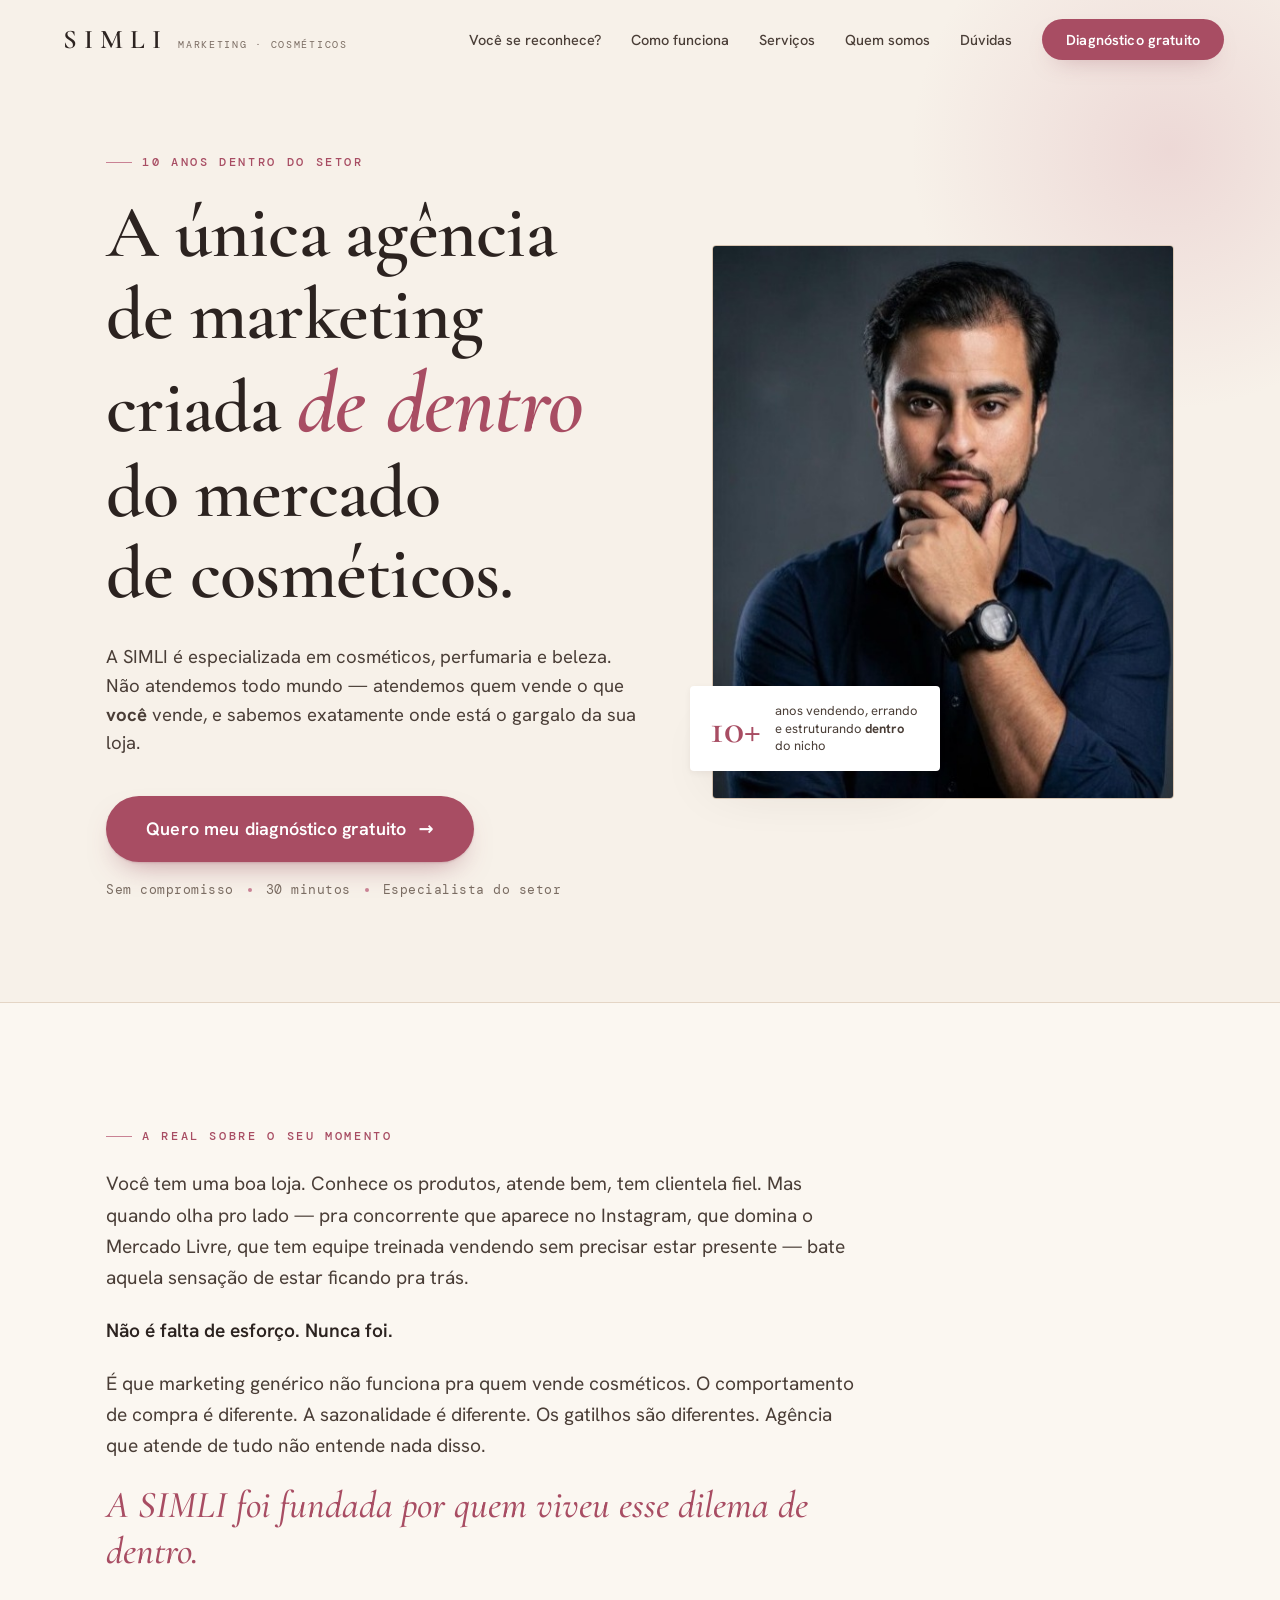
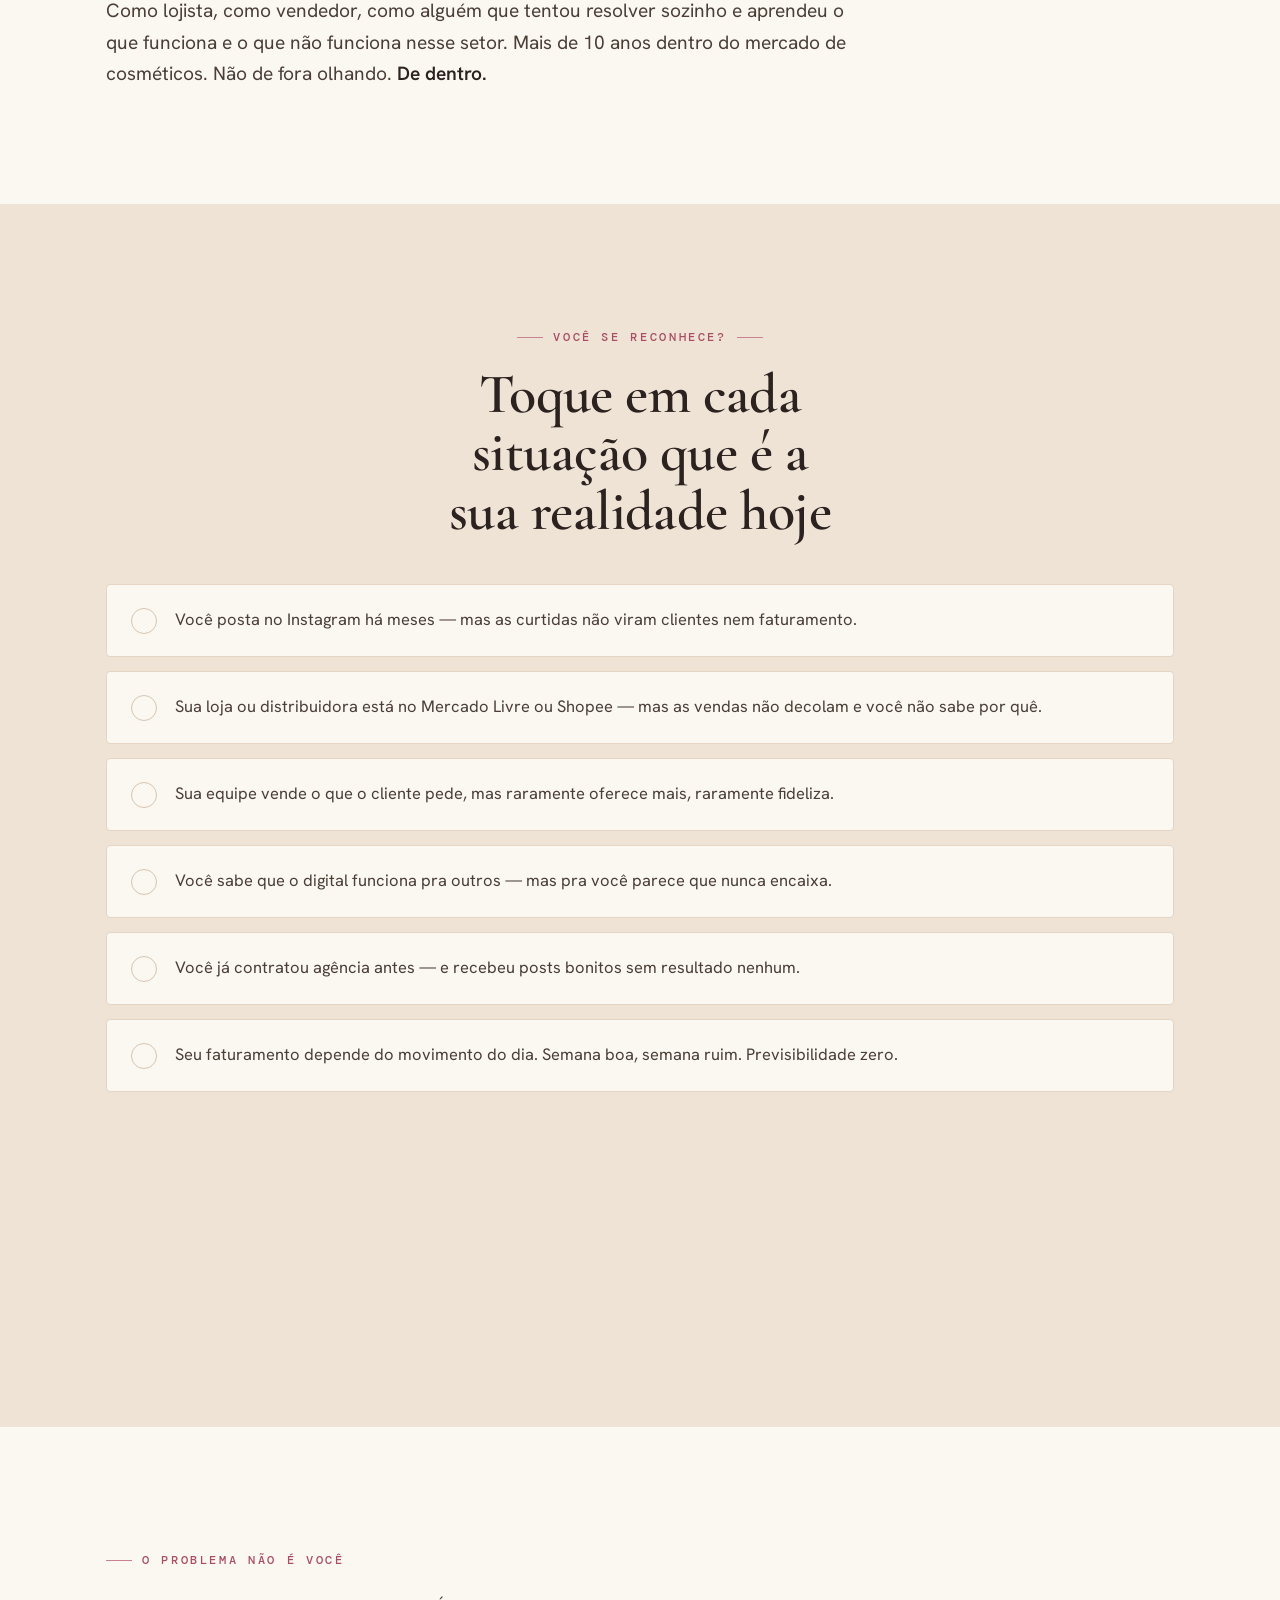
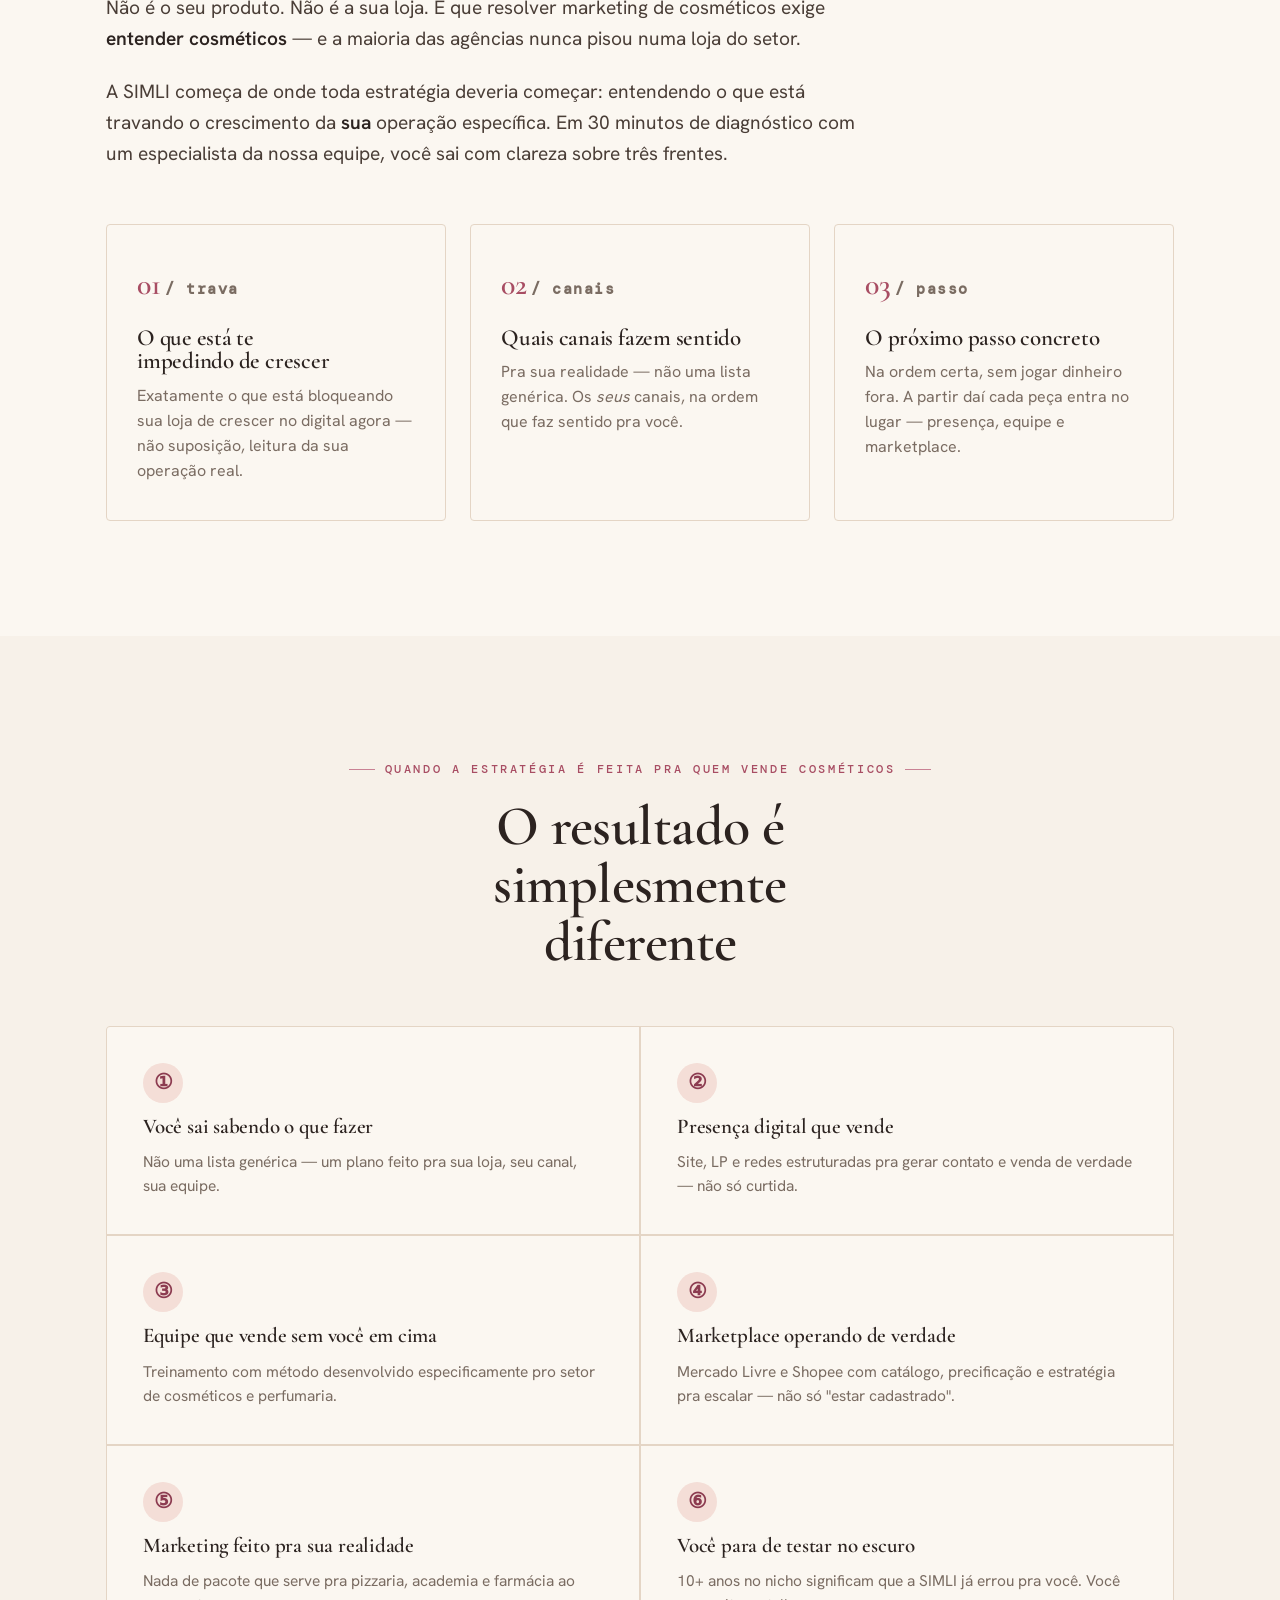
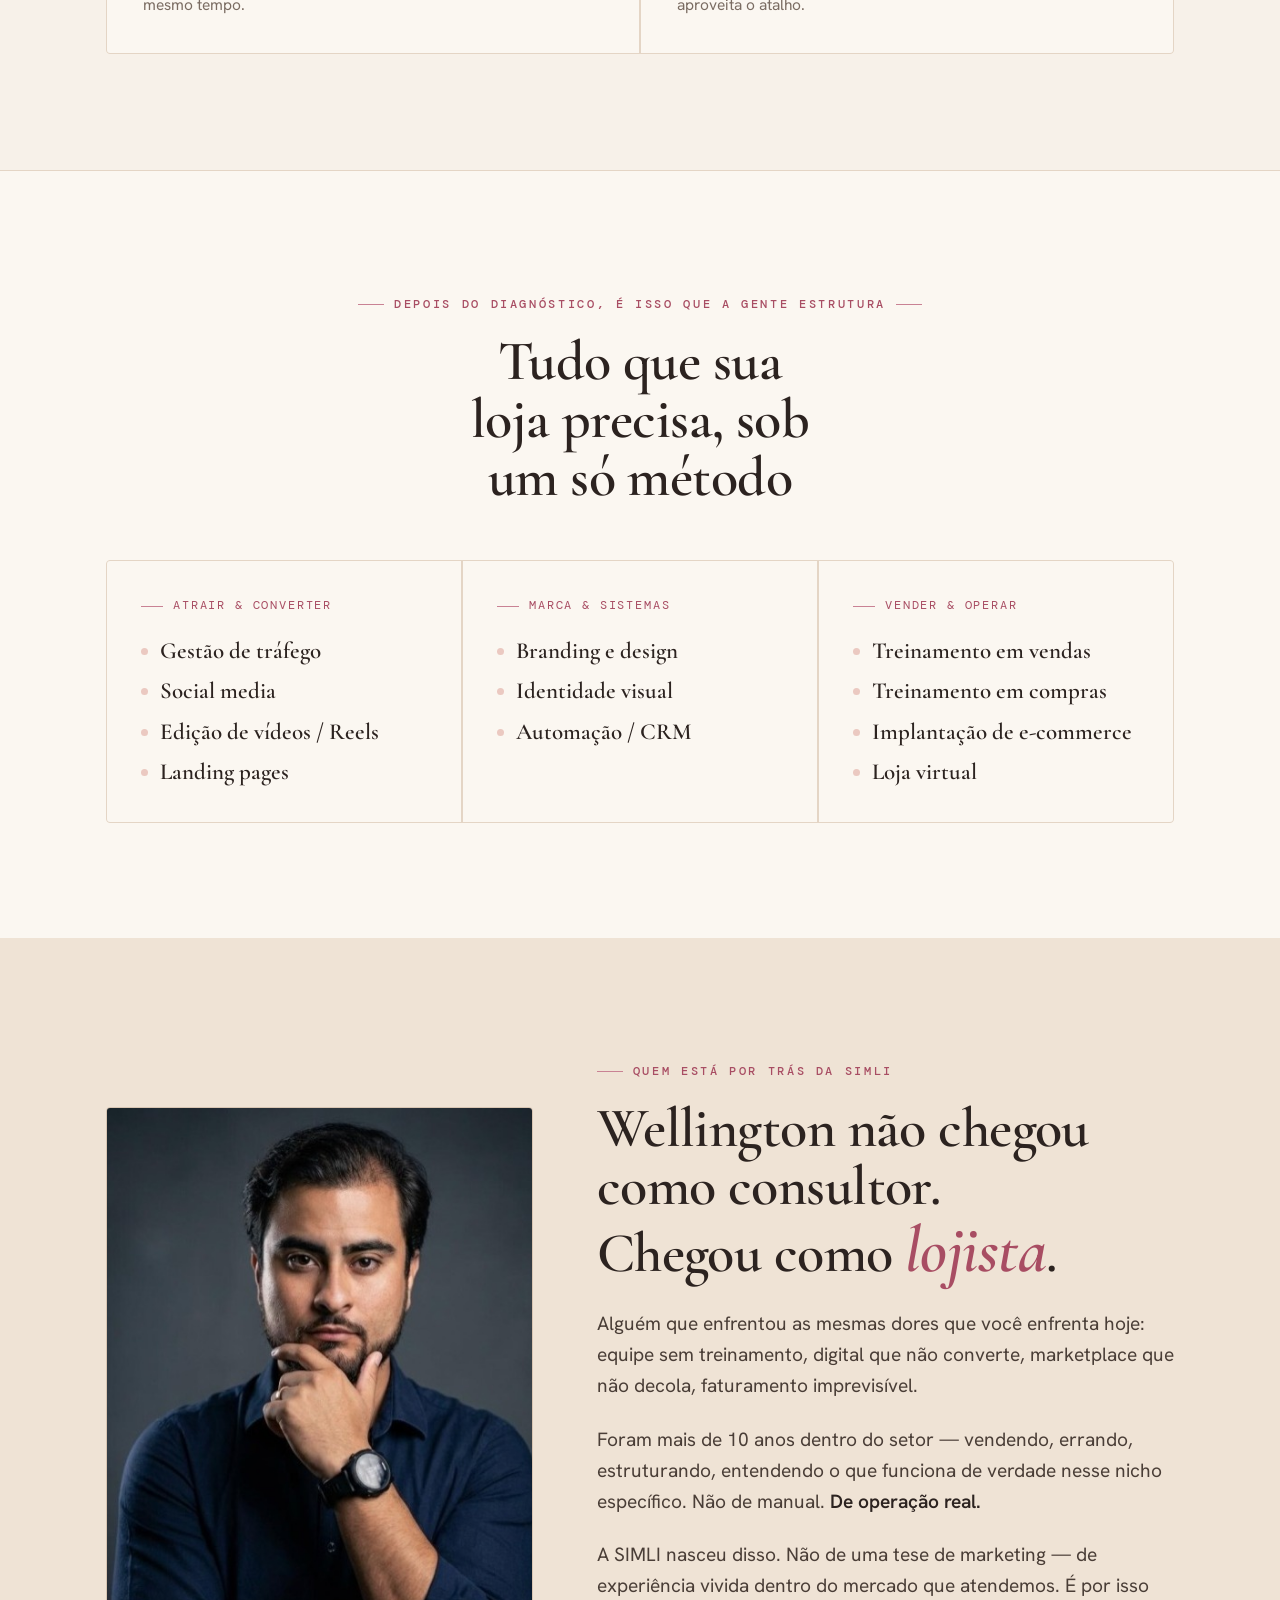
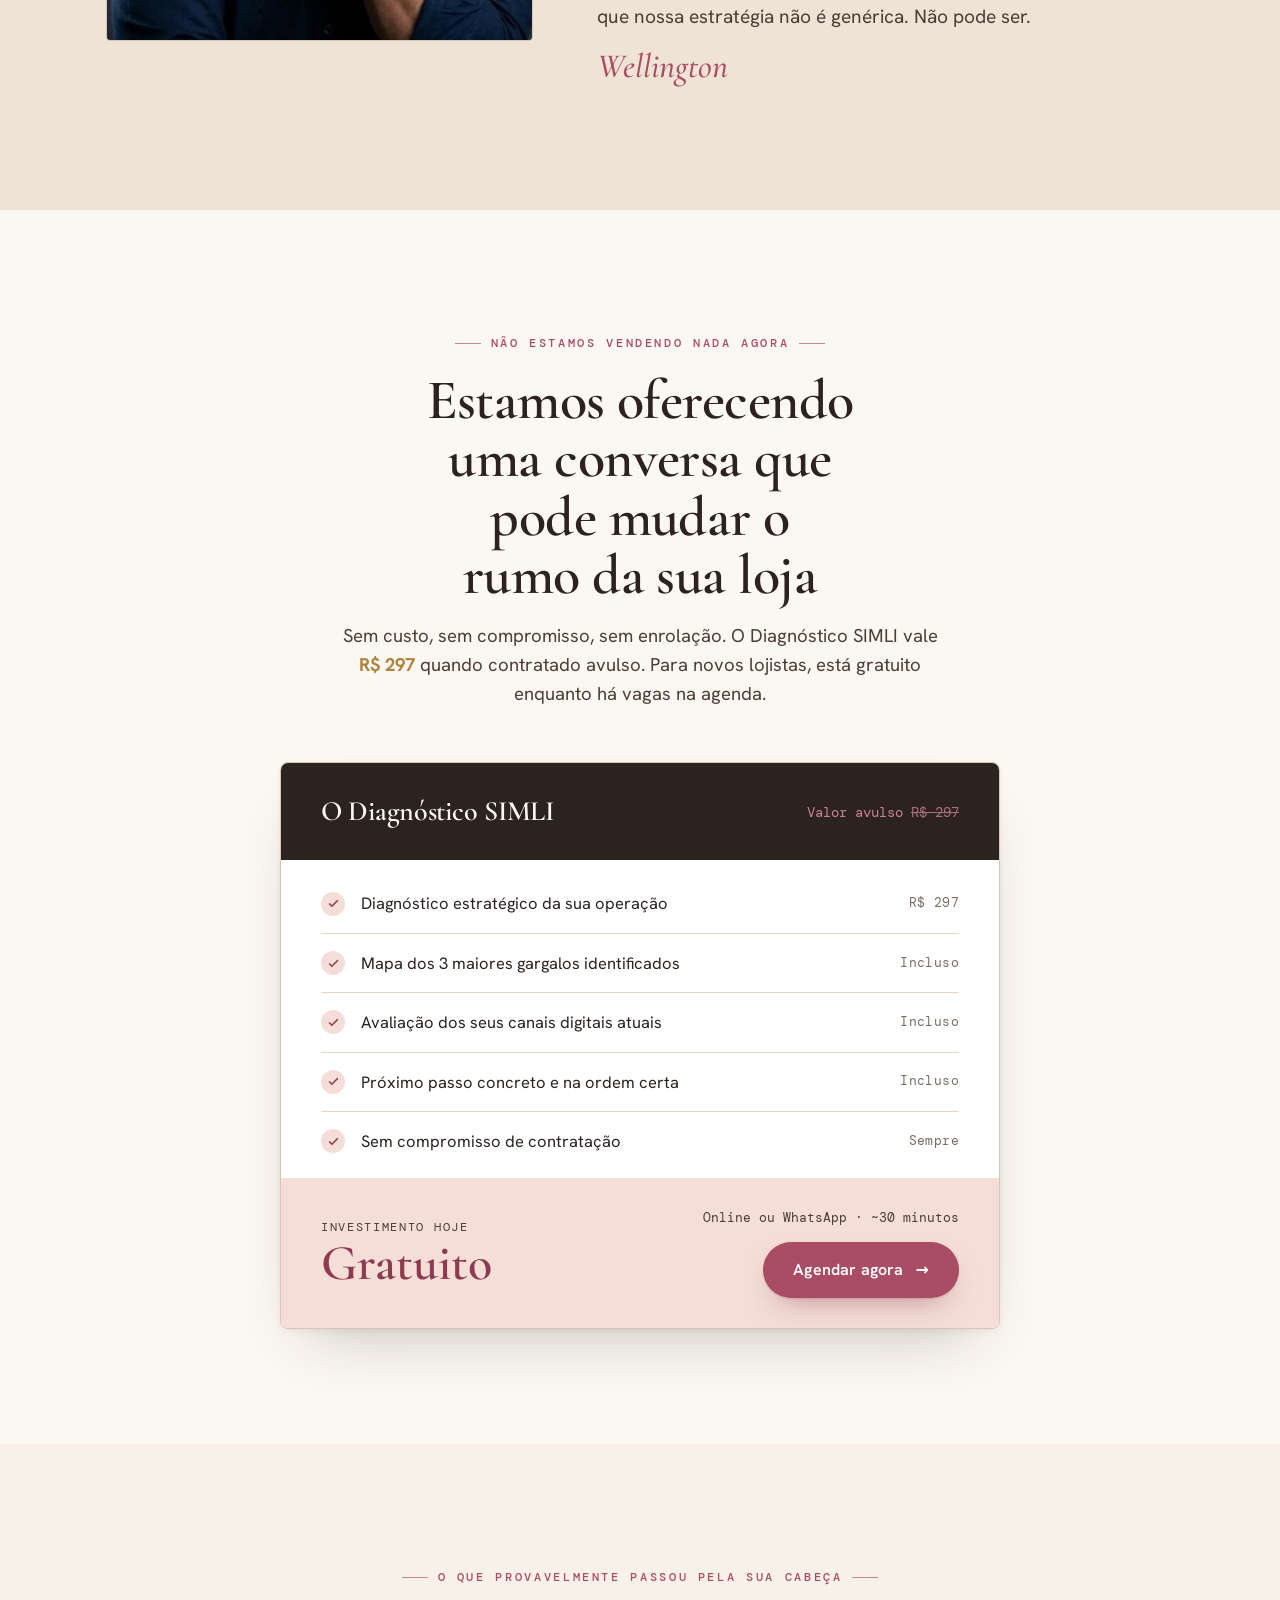
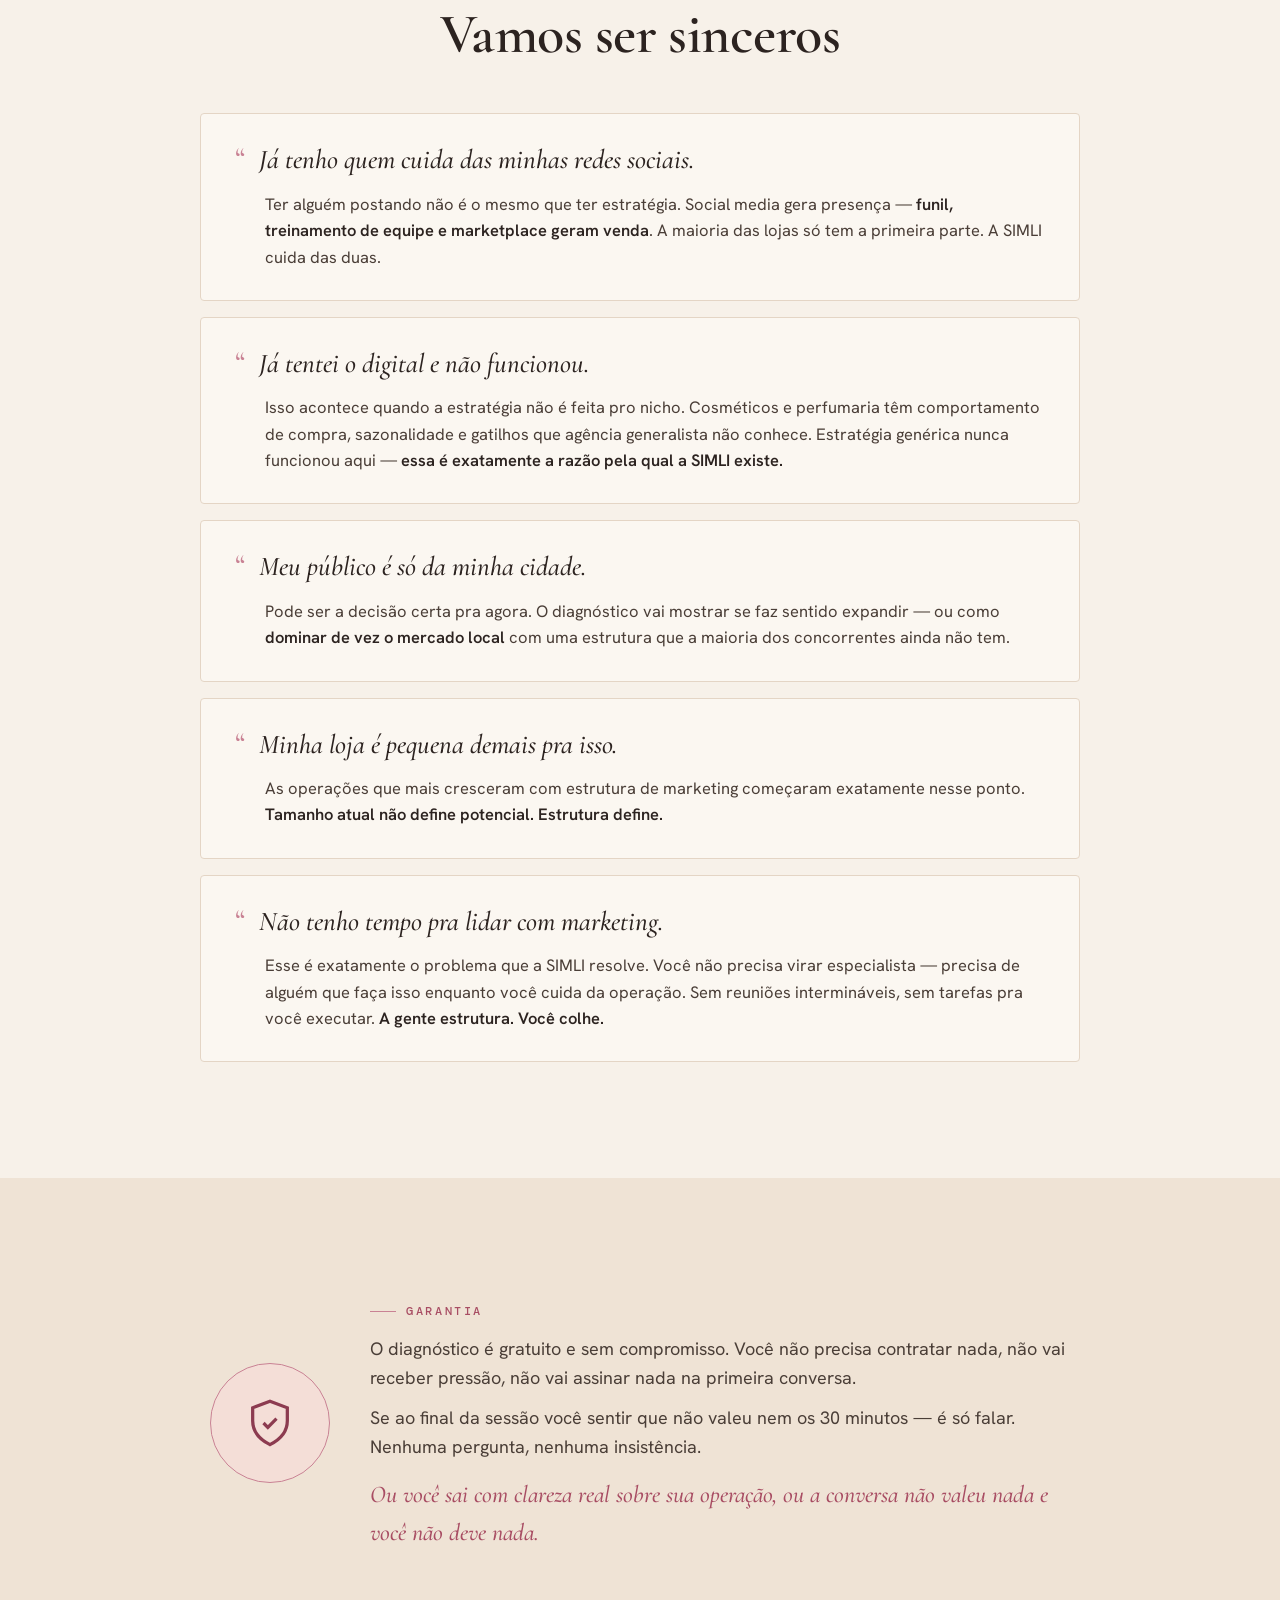
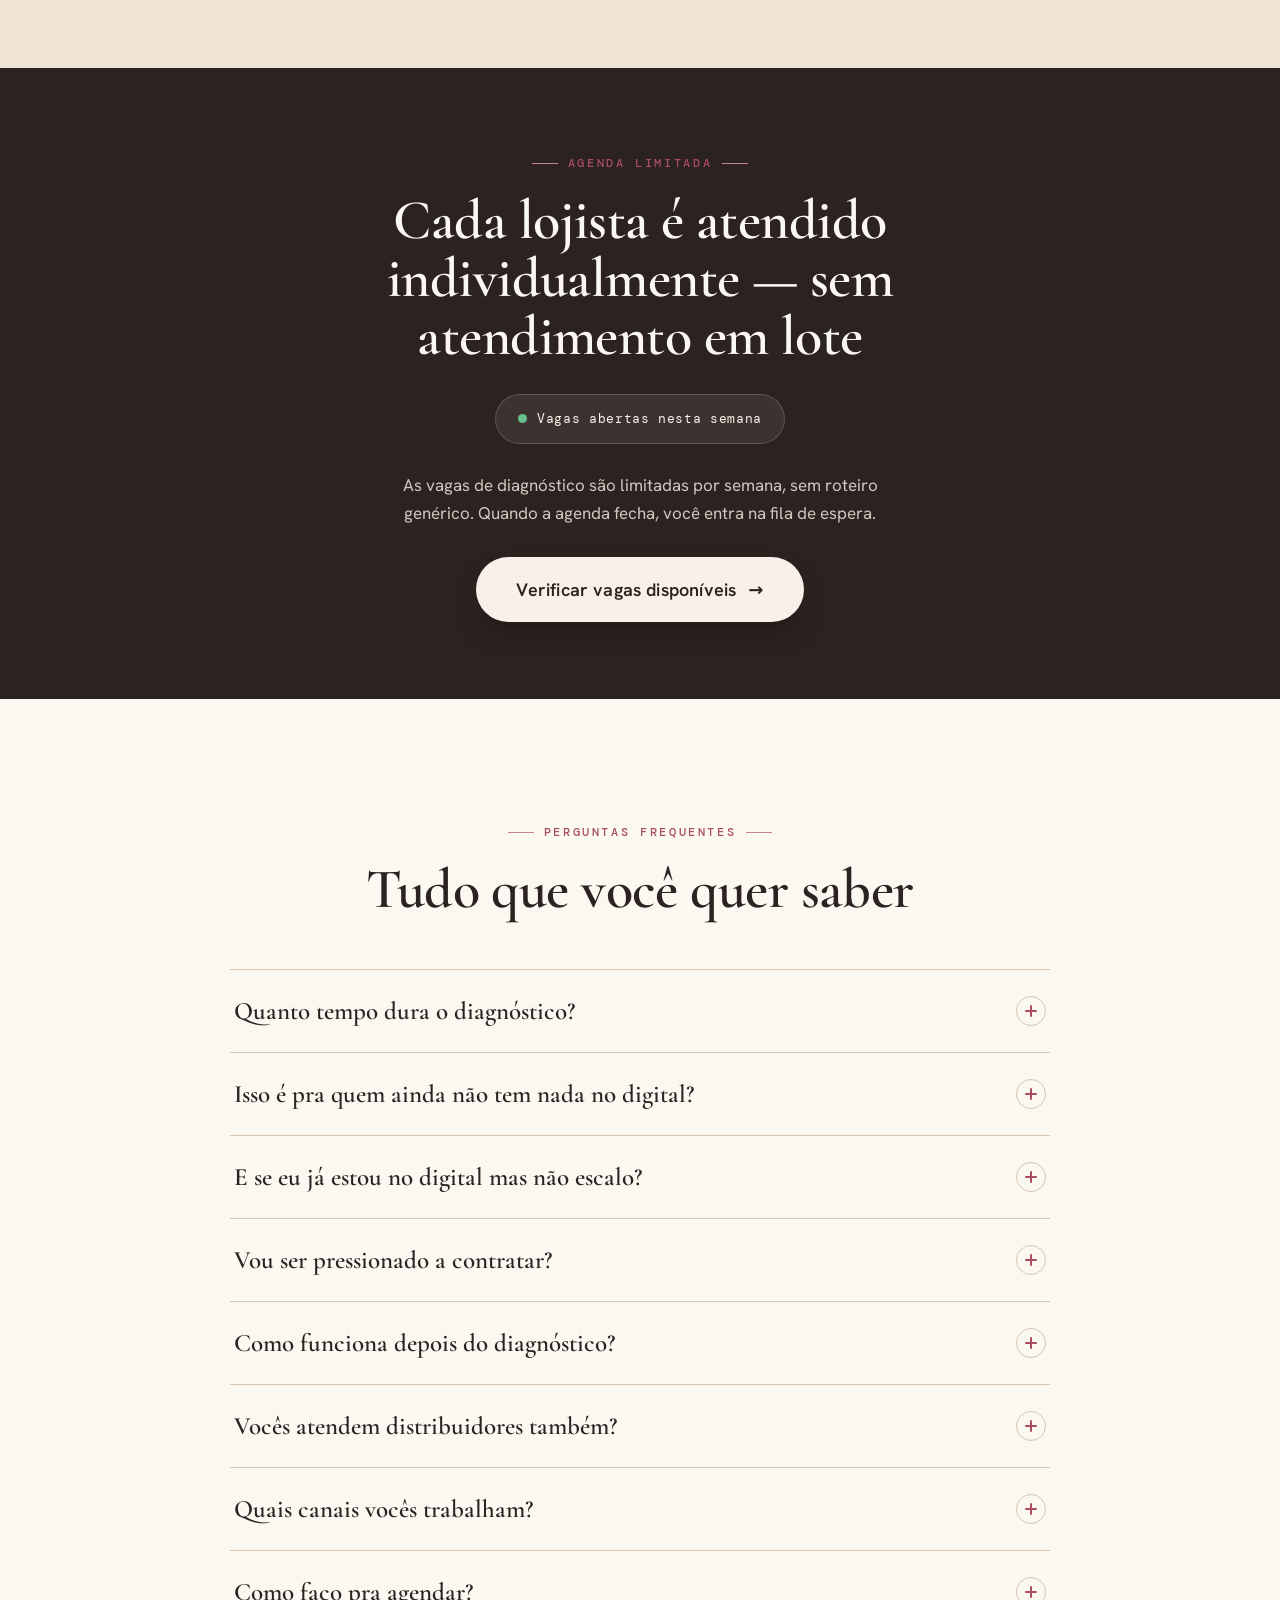
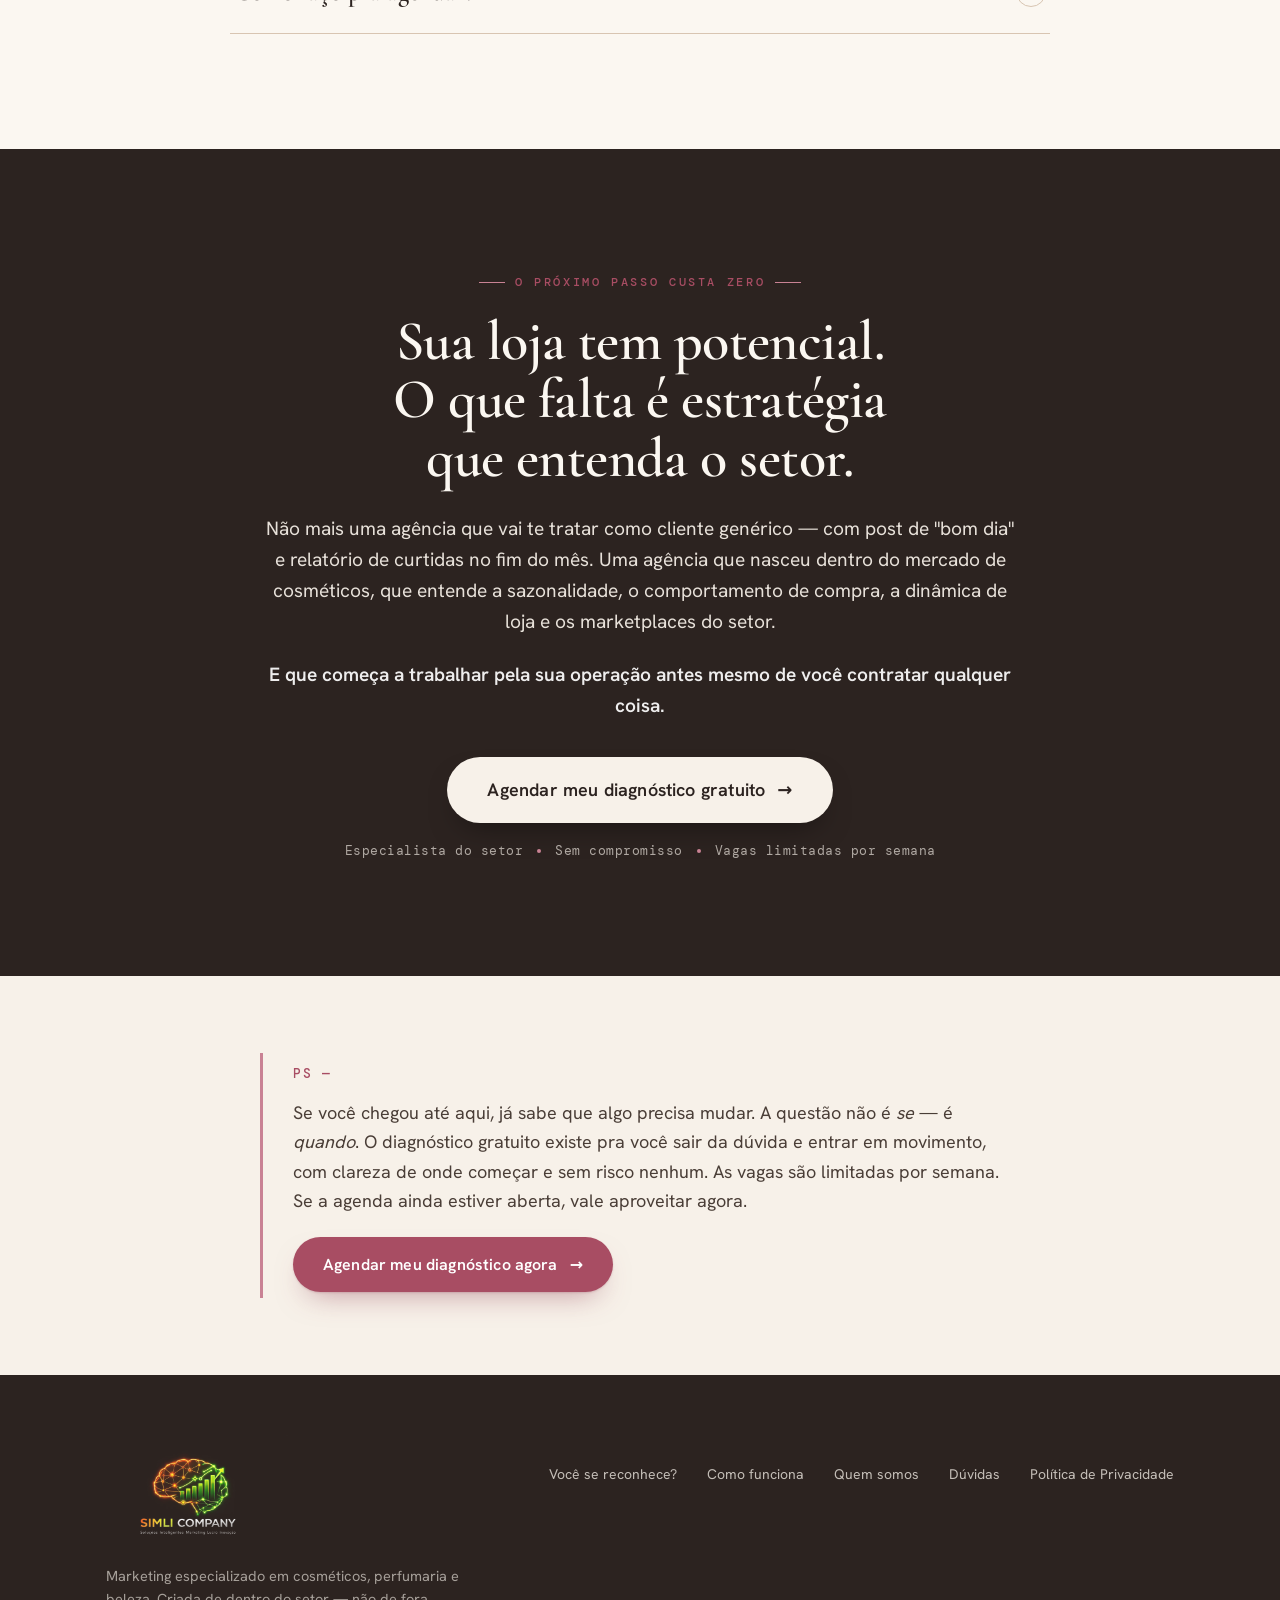
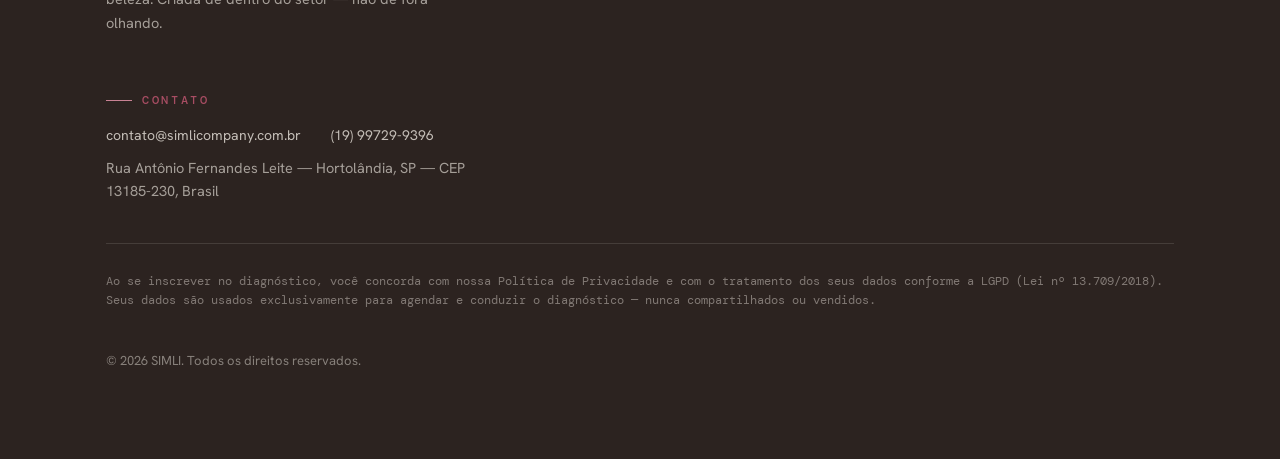
==== commit 314875b4: "Update print statement from 'Hello' to 'Goodbye'" ====
--- a/index.html
+++ b/index.html
@@ -1,5 +1,5 @@
 <!DOCTYPE html>
-<html>
+<html>  
 <head>
   <meta charset="utf-8">
   <title>SIMLI — A agência de marketing criada de dentro do mercado de cosméticos</title>
@@ -173,7 +173,7 @@
   </script>
 
   <script type="__bundler/template">
-"<!DOCTYPE html>\n<html lang=\"pt-BR\"><head>\n<meta charset=\"UTF-8\">\n<meta name=\"viewport\" content=\"width=device-width, initial-scale=1.0\">\n<title>SIMLI — A agência de marketing criada de dentro do mercado de cosméticos<\u002Ftitle>\n<meta name=\"description\" content=\"A SIMLI é a única agência especializada em cosméticos, perfumaria e beleza. Mais de 10 anos dentro do setor. Diagnóstico gratuito da sua loja.\">\n<link rel=\"preconnect\" href=\"https://fonts.googleapis.com\">\n<link rel=\"preconnect\" href=\"https://fonts.gstatic.com\" crossorigin=\"\">\n<style>/* cyrillic-ext */\n@font-face {\n  font-family: 'Cormorant Garamond';\n  font-style: italic;\n  font-weight: 500;\n  font-display: swap;\n  src: url(\"d4e12d95-abf6-488b-9e91-ac6f6c622c46\") format('woff2');\n  unicode-range: U+0460-052F, U+1C80-1C8A, U+20B4, U+2DE0-2DFF, U+A640-A69F, U+FE2E-FE2F;\n}\n/* cyrillic */\n@font-face {\n  font-family: 'Cormorant Garamond';\n  font-style: italic;\n  font-weight: 500;\n  font-display: swap;\n  src: url(\"f1f1f8e4-6855-4e58-bfe2-739776a73c4a\") format('woff2');\n  unicode-range: U+0301, U+0400-045F, U+0490-0491, U+04B0-04B1, U+2116;\n}\n/* vietnamese */\n@font-face {\n  font-family: 'Cormorant Garamond';\n  font-style: italic;\n  font-weight: 500;\n  font-display: swap;\n  src: url(\"e79f99da-fab6-430c-b910-6d59e5413128\") format('woff2');\n  unicode-range: U+0102-0103, U+0110-0111, U+0128-0129, U+0168-0169, U+01A0-01A1, U+01AF-01B0, U+0300-0301, U+0303-0304, U+0308-0309, U+0323, U+0329, U+1EA0-1EF9, U+20AB;\n}\n/* latin-ext */\n@font-face {\n  font-family: 'Cormorant Garamond';\n  font-style: italic;\n  font-weight: 500;\n  font-display: swap;\n  src: url(\"5a9785ba-6051-4adb-90fa-0588bae64407\") format('woff2');\n  unicode-range: U+0100-02BA, U+02BD-02C5, U+02C7-02CC, U+02CE-02D7, U+02DD-02FF, U+0304, U+0308, U+0329, U+1D00-1DBF, U+1E00-1E9F, U+1EF2-1EFF, U+2020, U+20A0-20AB, U+20AD-20C0, U+2113, U+2C60-2C7F, U+A720-A7FF;\n}\n/* latin */\n@font-face {\n  font-family: 'Cormorant Garamond';\n  font-style: italic;\n  font-weight: 500;\n  font-display: swap;\n  src: url(\"38bb404c-d430-43b1-a9a0-bb7058edd2c5\") format('woff2');\n  unicode-range: U+0000-00FF, U+0131, U+0152-0153, U+02BB-02BC, U+02C6, U+02DA, U+02DC, U+0304, U+0308, U+0329, U+2000-206F, U+20AC, U+2122, U+2191, U+2193, U+2212, U+2215, U+FEFF, U+FFFD;\n}\n/* cyrillic-ext */\n@font-face {\n  font-family: 'Cormorant Garamond';\n  font-style: italic;\n  font-weight: 600;\n  font-display: swap;\n  src: url(\"d4e12d95-abf6-488b-9e91-ac6f6c622c46\") format('woff2');\n  unicode-range: U+0460-052F, U+1C80-1C8A, U+20B4, U+2DE0-2DFF, U+A640-A69F, U+FE2E-FE2F;\n}\n/* cyrillic */\n@font-face {\n  font-family: 'Cormorant Garamond';\n  font-style: italic;\n  font-weight: 600;\n  font-display: swap;\n  src: url(\"f1f1f8e4-6855-4e58-bfe2-739776a73c4a\") format('woff2');\n  unicode-range: U+0301, U+0400-045F, U+0490-0491, U+04B0-04B1, U+2116;\n}\n/* vietnamese */\n@font-face {\n  font-family: 'Cormorant Garamond';\n  font-style: italic;\n  font-weight: 600;\n  font-display: swap;\n  src: url(\"e79f99da-fab6-430c-b910-6d59e5413128\") format('woff2');\n  unicode-range: U+0102-0103, U+0110-0111, U+0128-0129, U+0168-0169, U+01A0-01A1, U+01AF-01B0, U+0300-0301, U+0303-0304, U+0308-0309, U+0323, U+0329, U+1EA0-1EF9, U+20AB;\n}\n/* latin-ext */\n@font-face {\n  font-family: 'Cormorant Garamond';\n  font-style: italic;\n  font-weight: 600;\n  font-display: swap;\n  src: url(\"5a9785ba-6051-4adb-90fa-0588bae64407\") format('woff2');\n  unicode-range: U+0100-02BA, U+02BD-02C5, U+02C7-02CC, U+02CE-02D7, U+02DD-02FF, U+0304, U+0308, U+0329, U+1D00-1DBF, U+1E00-1E9F, U+1EF2-1EFF, U+2020, U+20A0-20AB, U+20AD-20C0, U+2113, U+2C60-2C7F, U+A720-A7FF;\n}\n/* latin */\n@font-face {\n  font-family: 'Cormorant Garamond';\n  font-style: italic;\n  font-weight: 600;\n  font-display: swap;\n  src: url(\"38bb404c-d430-43b1-a9a0-bb7058edd2c5\") format('woff2');\n  unicode-range: U+0000-00FF, U+0131, U+0152-0153, U+02BB-02BC, U+02C6, U+02DA, U+02DC, U+0304, U+0308, U+0329, U+2000-206F, U+20AC, U+2122, U+2191, U+2193, U+2212, U+2215, U+FEFF, U+FFFD;\n}\n/* cyrillic-ext */\n@font-face {\n  font-family: 'Cormorant Garamond';\n  font-style: normal;\n  font-weight: 500;\n  font-display: swap;\n  src: url(\"070a9c66-7194-4718-a2e1-0d5d29d59316\") format('woff2');\n  unicode-range: U+0460-052F, U+1C80-1C8A, U+20B4, U+2DE0-2DFF, U+A640-A69F, U+FE2E-FE2F;\n}\n/* cyrillic */\n@font-face {\n  font-family: 'Cormorant Garamond';\n  font-style: normal;\n  font-weight: 500;\n  font-display: swap;\n  src: url(\"a5cabdf0-7811-4abc-9cbb-1e35c4406abf\") format('woff2');\n  unicode-range: U+0301, U+0400-045F, U+0490-0491, U+04B0-04B1, U+2116;\n}\n/* vietnamese */\n@font-face {\n  font-family: 'Cormorant Garamond';\n  font-style: normal;\n  font-weight: 500;\n  font-display: swap;\n  src: url(\"523ea0b7-5474-43f6-a9c2-c3027cf83f85\") format('woff2');\n  unicode-range: U+0102-0103, U+0110-0111, U+0128-0129, U+0168-0169, U+01A0-01A1, U+01AF-01B0, U+0300-0301, U+0303-0304, U+0308-0309, U+0323, U+0329, U+1EA0-1EF9, U+20AB;\n}\n/* latin-ext */\n@font-face {\n  font-family: 'Cormorant Garamond';\n  font-style: normal;\n  font-weight: 500;\n  font-display: swap;\n  src: url(\"2a7bd528-8c7a-46af-981b-2b1bb47dc74e\") format('woff2');\n  unicode-range: U+0100-02BA, U+02BD-02C5, U+02C7-02CC, U+02CE-02D7, U+02DD-02FF, U+0304, U+0308, U+0329, U+1D00-1DBF, U+1E00-1E9F, U+1EF2-1EFF, U+2020, U+20A0-20AB, U+20AD-20C0, U+2113, U+2C60-2C7F, U+A720-A7FF;\n}\n/* latin */\n@font-face {\n  font-family: 'Cormorant Garamond';\n  font-style: normal;\n  font-weight: 500;\n  font-display: swap;\n  src: url(\"27aa8b7f-1cc0-45d7-93a9-a85452b7379f\") format('woff2');\n  unicode-range: U+0000-00FF, U+0131, U+0152-0153, U+02BB-02BC, U+02C6, U+02DA, U+02DC, U+0304, U+0308, U+0329, U+2000-206F, U+20AC, U+2122, U+2191, U+2193, U+2212, U+2215, U+FEFF, U+FFFD;\n}\n/* cyrillic-ext */\n@font-face {\n  font-family: 'Cormorant Garamond';\n  font-style: normal;\n  font-weight: 600;\n  font-display: swap;\n  src: url(\"070a9c66-7194-4718-a2e1-0d5d29d59316\") format('woff2');\n  unicode-range: U+0460-052F, U+1C80-1C8A, U+20B4, U+2DE0-2DFF, U+A640-A69F, U+FE2E-FE2F;\n}\n/* cyrillic */\n@font-face {\n  font-family: 'Cormorant Garamond';\n  font-style: normal;\n  font-weight: 600;\n  font-display: swap;\n  src: url(\"a5cabdf0-7811-4abc-9cbb-1e35c4406abf\") format('woff2');\n  unicode-range: U+0301, U+0400-045F, U+0490-0491, U+04B0-04B1, U+2116;\n}\n/* vietnamese */\n@font-face {\n  font-family: 'Cormorant Garamond';\n  font-style: normal;\n  font-weight: 600;\n  font-display: swap;\n  src: url(\"523ea0b7-5474-43f6-a9c2-c3027cf83f85\") format('woff2');\n  unicode-range: U+0102-0103, U+0110-0111, U+0128-0129, U+0168-0169, U+01A0-01A1, U+01AF-01B0, U+0300-0301, U+0303-0304, U+0308-0309, U+0323, U+0329, U+1EA0-1EF9, U+20AB;\n}\n/* latin-ext */\n@font-face {\n  font-family: 'Cormorant Garamond';\n  font-style: normal;\n  font-weight: 600;\n  font-display: swap;\n  src: url(\"2a7bd528-8c7a-46af-981b-2b1bb47dc74e\") format('woff2');\n  unicode-range: U+0100-02BA, U+02BD-02C5, U+02C7-02CC, U+02CE-02D7, U+02DD-02FF, U+0304, U+0308, U+0329, U+1D00-1DBF, U+1E00-1E9F, U+1EF2-1EFF, U+2020, U+20A0-20AB, U+20AD-20C0, U+2113, U+2C60-2C7F, U+A720-A7FF;\n}\n/* latin */\n@font-face {\n  font-family: 'Cormorant Garamond';\n  font-style: normal;\n  font-weight: 600;\n  font-display: swap;\n  src: url(\"27aa8b7f-1cc0-45d7-93a9-a85452b7379f\") format('woff2');\n  unicode-range: U+0000-00FF, U+0131, U+0152-0153, U+02BB-02BC, U+02C6, U+02DA, U+02DC, U+0304, U+0308, U+0329, U+2000-206F, U+20AC, U+2122, U+2191, U+2193, U+2212, U+2215, U+FEFF, U+FFFD;\n}\n/* cyrillic-ext */\n@font-face {\n  font-family: 'Cormorant Garamond';\n  font-style: normal;\n  font-weight: 700;\n  font-display: swap;\n  src: url(\"070a9c66-7194-4718-a2e1-0d5d29d59316\") format('woff2');\n  unicode-range: U+0460-052F, U+1C80-1C8A, U+20B4, U+2DE0-2DFF, U+A640-A69F, U+FE2E-FE2F;\n}\n/* cyrillic */\n@font-face {\n  font-family: 'Cormorant Garamond';\n  font-style: normal;\n  font-weight: 700;\n  font-display: swap;\n  src: url(\"a5cabdf0-7811-4abc-9cbb-1e35c4406abf\") format('woff2');\n  unicode-range: U+0301, U+0400-045F, U+0490-0491, U+04B0-04B1, U+2116;\n}\n/* vietnamese */\n@font-face {\n  font-family: 'Cormorant Garamond';\n  font-style: normal;\n  font-weight: 700;\n  font-display: swap;\n  src: url(\"523ea0b7-5474-43f6-a9c2-c3027cf83f85\") format('woff2');\n  unicode-range: U+0102-0103, U+0110-0111, U+0128-0129, U+0168-0169, U+01A0-01A1, U+01AF-01B0, U+0300-0301, U+0303-0304, U+0308-0309, U+0323, U+0329, U+1EA0-1EF9, U+20AB;\n}\n/* latin-ext */\n@font-face {\n  font-family: 'Cormorant Garamond';\n  font-style: normal;\n  font-weight: 700;\n  font-display: swap;\n  src: url(\"2a7bd528-8c7a-46af-981b-2b1bb47dc74e\") format('woff2');\n  unicode-range: U+0100-02BA, U+02BD-02C5, U+02C7-02CC, U+02CE-02D7, U+02DD-02FF, U+0304, U+0308, U+0329, U+1D00-1DBF, U+1E00-1E9F, U+1EF2-1EFF, U+2020, U+20A0-20AB, U+20AD-20C0, U+2113, U+2C60-2C7F, U+A720-A7FF;\n}\n/* latin */\n@font-face {\n  font-family: 'Cormorant Garamond';\n  font-style: normal;\n  font-weight: 700;\n  font-display: swap;\n  src: url(\"27aa8b7f-1cc0-45d7-93a9-a85452b7379f\") format('woff2');\n  unicode-range: U+0000-00FF, U+0131, U+0152-0153, U+02BB-02BC, U+02C6, U+02DA, U+02DC, U+0304, U+0308, U+0329, U+2000-206F, U+20AC, U+2122, U+2191, U+2193, U+2212, U+2215, U+FEFF, U+FFFD;\n}\n/* latin-ext */\n@font-face {\n  font-family: 'DM Mono';\n  font-style: normal;\n  font-weight: 400;\n  font-display: swap;\n  src: url(\"e811ffd6-f5d5-40f7-a243-86e0e505993b\") format('woff2');\n  unicode-range: U+0100-02BA, U+02BD-02C5, U+02C7-02CC, U+02CE-02D7, U+02DD-02FF, U+0304, U+0308, U+0329, U+1D00-1DBF, U+1E00-1E9F, U+1EF2-1EFF, U+2020, U+20A0-20AB, U+20AD-20C0, U+2113, U+2C60-2C7F, U+A720-A7FF;\n}\n/* latin */\n@font-face {\n  font-family: 'DM Mono';\n  font-style: normal;\n  font-weight: 400;\n  font-display: swap;\n  src: url(\"5f37d472-e97e-4638-94ba-bd450e344077\") format('woff2');\n  unicode-range: U+0000-00FF, U+0131, U+0152-0153, U+02BB-02BC, U+02C6, U+02DA, U+02DC, U+0304, U+0308, U+0329, U+2000-206F, U+20AC, U+2122, U+2191, U+2193, U+2212, U+2215, U+FEFF, U+FFFD;\n}\n/* latin-ext */\n@font-face {\n  font-family: 'DM Mono';\n  font-style: normal;\n  font-weight: 500;\n  font-display: swap;\n  src: url(\"e503b38a-6a49-40cf-9424-c06ea4133b6e\") format('woff2');\n  unicode-range: U+0100-02BA, U+02BD-02C5, U+02C7-02CC, U+02CE-02D7, U+02DD-02FF, U+0304, U+0308, U+0329, U+1D00-1DBF, U+1E00-1E9F, U+1EF2-1EFF, U+2020, U+20A0-20AB, U+20AD-20C0, U+2113, U+2C60-2C7F, U+A720-A7FF;\n}\n/* latin */\n@font-face {\n  font-family: 'DM Mono';\n  font-style: normal;\n  font-weight: 500;\n  font-display: swap;\n  src: url(\"d60b1270-1ef3-45d0-b16b-ab142ea14686\") format('woff2');\n  unicode-range: U+0000-00FF, U+0131, U+0152-0153, U+02BB-02BC, U+02C6, U+02DA, U+02DC, U+0304, U+0308, U+0329, U+2000-206F, U+20AC, U+2122, U+2191, U+2193, U+2212, U+2215, U+FEFF, U+FFFD;\n}\n/* cyrillic-ext */\n@font-face {\n  font-family: 'Hanken Grotesk';\n  font-style: normal;\n  font-weight: 400;\n  font-display: swap;\n  src: url(\"a2dd5550-61c2-4bba-a892-501af117760c\") format('woff2');\n  unicode-range: U+0460-052F, U+1C80-1C8A, U+20B4, U+2DE0-2DFF, U+A640-A69F, U+FE2E-FE2F;\n}\n/* vietnamese */\n@font-face {\n  font-family: 'Hanken Grotesk';\n  font-style: normal;\n  font-weight: 400;\n  font-display: swap;\n  src: url(\"534bc88a-03ea-4411-9619-e3b979a26271\") format('woff2');\n  unicode-range: U+0102-0103, U+0110-0111, U+0128-0129, U+0168-0169, U+01A0-01A1, U+01AF-01B0, U+0300-0301, U+0303-0304, U+0308-0309, U+0323, U+0329, U+1EA0-1EF9, U+20AB;\n}\n/* latin-ext */\n@font-face {\n  font-family: 'Hanken Grotesk';\n  font-style: normal;\n  font-weight: 400;\n  font-display: swap;\n  src: url(\"3adcef9a-145d-44db-896a-01fbcc606279\") format('woff2');\n  unicode-range: U+0100-02BA, U+02BD-02C5, U+02C7-02CC, U+02CE-02D7, U+02DD-02FF, U+0304, U+0308, U+0329, U+1D00-1DBF, U+1E00-1E9F, U+1EF2-1EFF, U+2020, U+20A0-20AB, U+20AD-20C0, U+2113, U+2C60-2C7F, U+A720-A7FF;\n}\n/* latin */\n@font-face {\n  font-family: 'Hanken Grotesk';\n  font-style: normal;\n  font-weight: 400;\n  font-display: swap;\n  src: url(\"5d9a4ed7-514a-4fc4-95a8-a013e12f5362\") format('woff2');\n  unicode-range: U+0000-00FF, U+0131, U+0152-0153, U+02BB-02BC, U+02C6, U+02DA, U+02DC, U+0304, U+0308, U+0329, U+2000-206F, U+20AC, U+2122, U+2191, U+2193, U+2212, U+2215, U+FEFF, U+FFFD;\n}\n/* cyrillic-ext */\n@font-face {\n  font-family: 'Hanken Grotesk';\n  font-style: normal;\n  font-weight: 500;\n  font-display: swap;\n  src: url(\"a2dd5550-61c2-4bba-a892-501af117760c\") format('woff2');\n  unicode-range: U+0460-052F, U+1C80-1C8A, U+20B4, U+2DE0-2DFF, U+A640-A69F, U+FE2E-FE2F;\n}\n/* vietnamese */\n@font-face {\n  font-family: 'Hanken Grotesk';\n  font-style: normal;\n  font-weight: 500;\n  font-display: swap;\n  src: url(\"534bc88a-03ea-4411-9619-e3b979a26271\") format('woff2');\n  unicode-range: U+0102-0103, U+0110-0111, U+0128-0129, U+0168-0169, U+01A0-01A1, U+01AF-01B0, U+0300-0301, U+0303-0304, U+0308-0309, U+0323, U+0329, U+1EA0-1EF9, U+20AB;\n}\n/* latin-ext */\n@font-face {\n  font-family: 'Hanken Grotesk';\n  font-style: normal;\n  font-weight: 500;\n  font-display: swap;\n  src: url(\"3adcef9a-145d-44db-896a-01fbcc606279\") format('woff2');\n  unicode-range: U+0100-02BA, U+02BD-02C5, U+02C7-02CC, U+02CE-02D7, U+02DD-02FF, U+0304, U+0308, U+0329, U+1D00-1DBF, U+1E00-1E9F, U+1EF2-1EFF, U+2020, U+20A0-20AB, U+20AD-20C0, U+2113, U+2C60-2C7F, U+A720-A7FF;\n}\n/* latin */\n@font-face {\n  font-family: 'Hanken Grotesk';\n  font-style: normal;\n  font-weight: 500;\n  font-display: swap;\n  src: url(\"5d9a4ed7-514a-4fc4-95a8-a013e12f5362\") format('woff2');\n  unicode-range: U+0000-00FF, U+0131, U+0152-0153, U+02BB-02BC, U+02C6, U+02DA, U+02DC, U+0304, U+0308, U+0329, U+2000-206F, U+20AC, U+2122, U+2191, U+2193, U+2212, U+2215, U+FEFF, U+FFFD;\n}\n/* cyrillic-ext */\n@font-face {\n  font-family: 'Hanken Grotesk';\n  font-style: normal;\n  font-weight: 600;\n  font-display: swap;\n  src: url(\"a2dd5550-61c2-4bba-a892-501af117760c\") format('woff2');\n  unicode-range: U+0460-052F, U+1C80-1C8A, U+20B4, U+2DE0-2DFF, U+A640-A69F, U+FE2E-FE2F;\n}\n/* vietnamese */\n@font-face {\n  font-family: 'Hanken Grotesk';\n  font-style: normal;\n  font-weight: 600;\n  font-display: swap;\n  src: url(\"534bc88a-03ea-4411-9619-e3b979a26271\") format('woff2');\n  unicode-range: U+0102-0103, U+0110-0111, U+0128-0129, U+0168-0169, U+01A0-01A1, U+01AF-01B0, U+0300-0301, U+0303-0304, U+0308-0309, U+0323, U+0329, U+1EA0-1EF9, U+20AB;\n}\n/* latin-ext */\n@font-face {\n  font-family: 'Hanken Grotesk';\n  font-style: normal;\n  font-weight: 600;\n  font-display: swap;\n  src: url(\"3adcef9a-145d-44db-896a-01fbcc606279\") format('woff2');\n  unicode-range: U+0100-02BA, U+02BD-02C5, U+02C7-02CC, U+02CE-02D7, U+02DD-02FF, U+0304, U+0308, U+0329, U+1D00-1DBF, U+1E00-1E9F, U+1EF2-1EFF, U+2020, U+20A0-20AB, U+20AD-20C0, U+2113, U+2C60-2C7F, U+A720-A7FF;\n}\n/* latin */\n@font-face {\n  font-family: 'Hanken Grotesk';\n  font-style: normal;\n  font-weight: 600;\n  font-display: swap;\n  src: url(\"5d9a4ed7-514a-4fc4-95a8-a013e12f5362\") format('woff2');\n  unicode-range: U+0000-00FF, U+0131, U+0152-0153, U+02BB-02BC, U+02C6, U+02DA, U+02DC, U+0304, U+0308, U+0329, U+2000-206F, U+20AC, U+2122, U+2191, U+2193, U+2212, U+2215, U+FEFF, U+FFFD;\n}\n/* cyrillic-ext */\n@font-face {\n  font-family: 'Hanken Grotesk';\n  font-style: normal;\n  font-weight: 700;\n  font-display: swap;\n  src: url(\"a2dd5550-61c2-4bba-a892-501af117760c\") format('woff2');\n  unicode-range: U+0460-052F, U+1C80-1C8A, U+20B4, U+2DE0-2DFF, U+A640-A69F, U+FE2E-FE2F;\n}\n/* vietnamese */\n@font-face {\n  font-family: 'Hanken Grotesk';\n  font-style: normal;\n  font-weight: 700;\n  font-display: swap;\n  src: url(\"534bc88a-03ea-4411-9619-e3b979a26271\") format('woff2');\n  unicode-range: U+0102-0103, U+0110-0111, U+0128-0129, U+0168-0169, U+01A0-01A1, U+01AF-01B0, U+0300-0301, U+0303-0304, U+0308-0309, U+0323, U+0329, U+1EA0-1EF9, U+20AB;\n}\n/* latin-ext */\n@font-face {\n  font-family: 'Hanken Grotesk';\n  font-style: normal;\n  font-weight: 700;\n  font-display: swap;\n  src: url(\"3adcef9a-145d-44db-896a-01fbcc606279\") format('woff2');\n  unicode-range: U+0100-02BA, U+02BD-02C5, U+02C7-02CC, U+02CE-02D7, U+02DD-02FF, U+0304, U+0308, U+0329, U+1D00-1DBF, U+1E00-1E9F, U+1EF2-1EFF, U+2020, U+20A0-20AB, U+20AD-20C0, U+2113, U+2C60-2C7F, U+A720-A7FF;\n}\n/* latin */\n@font-face {\n  font-family: 'Hanken Grotesk';\n  font-style: normal;\n  font-weight: 700;\n  font-display: swap;\n  src: url(\"5d9a4ed7-514a-4fc4-95a8-a013e12f5362\") format('woff2');\n  unicode-range: U+0000-00FF, U+0131, U+0152-0153, U+02BB-02BC, U+02C6, U+02DA, U+02DC, U+0304, U+0308, U+0329, U+2000-206F, U+20AC, U+2122, U+2191, U+2193, U+2212, U+2215, U+FEFF, U+FFFD;\n}\n<\u002Fstyle>\n<style>/* ============================================================\n   SIMLI — Landing Page\n   Sistema: serifa editorial + sans humanista + mono estrutural\n   Paleta: creme / areia / blush + rosa primário + ouro discreto\n   ============================================================ */\n\n:root {\n  /* color */\n  --cream:     #F7F1E9;\n  --cream-2:   #FBF7F1;\n  --sand:      #EFE3D5;\n  --blush:     #F4DED7;\n  --blush-2:   #EBC9C1;\n  --ink:       #2C2320;\n  --ink-2:     #4A3E37;\n  --ink-soft:  #7A6C62;\n  --rose:      #A84D63;\n  --rose-deep: #8C3B50;\n  --rose-tint: #C98294;\n  --gold:      #B0823F;\n  --line:      #E4D5C5;\n  --line-2:    #D8C5B2;\n  --white:     #FFFFFF;\n\n  /* type */\n  --serif: \"Cormorant Garamond\", Georgia, serif;\n  --sans:  \"Hanken Grotesk\", system-ui, sans-serif;\n  --mono:  \"DM Mono\", ui-monospace, monospace;\n\n  /* layout */\n  --maxw: 1180px;\n  --gutter: clamp(20px, 5vw, 56px);\n  --radius: 4px;\n  --shadow-sm: 0 1px 2px rgba(44,35,32,.05), 0 8px 24px -16px rgba(44,35,32,.18);\n  --shadow-md: 0 2px 6px rgba(44,35,32,.06), 0 30px 60px -32px rgba(44,35,32,.30);\n}\n\n* { box-sizing: border-box; margin: 0; padding: 0; }\n\nhtml { scroll-behavior: smooth; -webkit-text-size-adjust: 100%; }\n\nbody {\n  font-family: var(--sans);\n  color: var(--ink);\n  background: var(--cream);\n  line-height: 1.6;\n  font-size: 17px;\n  font-weight: 400;\n  -webkit-font-smoothing: antialiased;\n  text-rendering: optimizeLegibility;\n  overflow-x: hidden;\n}\n\nimg { max-width: 100%; display: block; }\na { color: inherit; text-decoration: none; }\nbutton { font-family: inherit; cursor: pointer; border: none; background: none; }\n\n/* ---------- type primitives ---------- */\n.eyebrow {\n  font-family: var(--mono);\n  font-size: 12px;\n  letter-spacing: .22em;\n  text-transform: uppercase;\n  color: var(--rose);\n  font-weight: 500;\n  display: inline-flex;\n  align-items: center;\n  gap: 10px;\n}\n.eyebrow::before {\n  content: \"\";\n  width: 26px; height: 1px;\n  background: var(--rose-tint);\n  display: inline-block;\n}\n.eyebrow.center::after {\n  content: \"\";\n  width: 26px; height: 1px;\n  background: var(--rose-tint);\n  display: inline-block;\n}\n.eyebrow.center { justify-content: center; }\n\nh1, h2, h3 {\n  font-family: var(--serif);\n  font-weight: 600;\n  line-height: 1.04;\n  letter-spacing: -0.01em;\n  color: var(--ink);\n  text-wrap: balance;\n}\n\n.display {\n  font-size: clamp(38px, 5.8vw, 78px);\n  line-height: 1.1;\n  font-weight: 600;\n}\n.h2 { font-size: clamp(32px, 4.6vw, 56px); }\n.h3 { font-size: clamp(23px, 2.6vw, 30px); }\n\n.lead {\n  font-size: clamp(18px, 1.45vw, 21px);\n  color: var(--ink-2);\n  line-height: 1.55;\n  max-width: 60ch;\n}\n.muted { color: var(--ink-soft); }\nem.serif-em { font-family: var(--serif); font-style: italic; font-size: 1.18em; color: var(--rose); }\n\n/* ---------- layout ---------- */\n.wrap { max-width: var(--maxw); margin-inline: auto; padding-inline: var(--gutter); }\n.section { padding-block: clamp(72px, 9vw, 140px); position: relative; }\n.section.tight { padding-block: clamp(56px, 6vw, 96px); }\n.bg-cream  { background: var(--cream); }\n.bg-cream2 { background: var(--cream-2); }\n.bg-sand   { background: var(--sand); }\n.bg-blush  { background: linear-gradient(180deg, var(--blush) 0%, #F1D6CE 100%); }\n.bg-ink    { background: var(--ink); color: var(--cream); }\n.bg-ink h1, .bg-ink h2, .bg-ink h3 { color: var(--cream-2); }\n\n.divider-top { border-top: 1px solid var(--line); }\n\n.center { text-align: center; }\n.center .lead { margin-inline: auto; }\n\n/* ---------- buttons ---------- */\n.btn {\n  display: inline-flex;\n  align-items: center;\n  justify-content: center;\n  gap: 12px;\n  font-family: var(--sans);\n  font-weight: 600;\n  font-size: 16px;\n  letter-spacing: .01em;\n  padding: 18px 30px;\n  border-radius: 100px;\n  background: var(--rose);\n  color: #fff;\n  transition: transform .18s ease, background .18s ease, box-shadow .18s ease;\n  box-shadow: 0 1px 2px rgba(140,59,80,.2), 0 14px 30px -14px rgba(140,59,80,.55);\n  text-align: center;\n  line-height: 1.2;\n}\n.btn:hover { background: var(--rose-deep); transform: translateY(-2px); box-shadow: 0 2px 4px rgba(140,59,80,.25), 0 22px 40px -16px rgba(140,59,80,.6); }\n.btn:active { transform: translateY(0); }\n.btn .arrow { transition: transform .2s ease; }\n.btn:hover .arrow { transform: translateX(4px); }\n.btn.lg { padding: 22px 40px; font-size: 18px; }\n.btn.ghost {\n  background: transparent;\n  color: var(--ink);\n  box-shadow: inset 0 0 0 1.5px var(--line-2);\n}\n.btn.ghost:hover { background: var(--white); box-shadow: inset 0 0 0 1.5px var(--rose-tint); color: var(--rose-deep); }\n.btn.onink { background: var(--cream); color: var(--ink); box-shadow: 0 14px 30px -14px rgba(0,0,0,.5); }\n.btn.onink:hover { background: #fff; }\n\n.cta-micro {\n  font-family: var(--mono);\n  font-size: 12.5px;\n  letter-spacing: .04em;\n  color: var(--ink-soft);\n  display: inline-flex;\n  gap: 14px;\n  flex-wrap: wrap;\n  align-items: center;\n  justify-content: center;\n}\n.cta-micro span { display: inline-flex; align-items: center; gap: 6px; }\n.cta-micro .dot { width: 4px; height: 4px; border-radius: 50%; background: var(--rose-tint); }\n\n/* ---------- header ---------- */\n.header {\n  position: fixed; inset: 0 0 auto 0; z-index: 100;\n  display: flex; align-items: center; justify-content: space-between;\n  padding: 18px var(--gutter);\n  transition: background .3s ease, box-shadow .3s ease, padding .3s ease;\n}\n.header.scrolled {\n  background: rgba(247,241,233,.85);\n  backdrop-filter: blur(14px);\n  box-shadow: 0 1px 0 var(--line);\n  padding-block: 12px;\n}\n.brand { display: flex; align-items: baseline; gap: 10px; }\n.brand .logo {\n  font-family: var(--serif);\n  font-weight: 600;\n  font-size: 27px;\n  letter-spacing: .26em;\n  color: var(--ink);\n  padding-left: .26em;\n}\n.brand .tag {\n  font-family: var(--mono);\n  font-size: 9.5px;\n  letter-spacing: .18em;\n  text-transform: uppercase;\n  color: var(--ink-soft);\n  display: none;\n}\n.header-nav { display: flex; align-items: center; gap: 30px; }\n.header-nav a.navlink {\n  font-size: 14.5px; font-weight: 500; color: var(--ink-2);\n  transition: color .15s ease;\n}\n.header-nav a.navlink:hover { color: var(--rose); }\n.header .btn { padding: 12px 24px; font-size: 14.5px; box-shadow: 0 10px 24px -14px rgba(140,59,80,.5); }\n\n/* ---------- hero ---------- */\n.hero {\n  padding-top: clamp(120px, 16vh, 180px);\n  padding-bottom: clamp(60px, 8vw, 110px);\n  position: relative;\n  overflow: hidden;\n}\n.hero-grid {\n  display: grid;\n  grid-template-columns: 1.08fr 0.92fr;\n  gap: clamp(36px, 5vw, 76px);\n  align-items: center;\n}\n.hero h1 { margin: 20px 0 0; }\n.hero .lead { margin-top: 28px; }\n.hero-cta { margin-top: 38px; display: flex; flex-direction: column; gap: 18px; align-items: flex-start; }\n.hero-photo { position: relative; }\n.hero-photo .badge {\n  position: absolute; left: -22px; bottom: 28px;\n  background: var(--white);\n  border-radius: var(--radius);\n  padding: 16px 20px;\n  box-shadow: var(--shadow-md);\n  display: flex; align-items: center; gap: 14px;\n  max-width: 250px;\n}\n.hero-photo .badge .num { font-family: var(--serif); font-size: 42px; line-height: 1; color: var(--rose); font-weight: 600; }\n.hero-photo .badge .lbl { font-size: 13px; line-height: 1.35; color: var(--ink-2); }\n\n/* soft decorative blob */\n.hero::before {\n  content: \"\"; position: absolute;\n  width: 540px; height: 540px;\n  right: -160px; top: -120px;\n  background: radial-gradient(circle, rgba(201,130,148,.22), transparent 68%);\n  pointer-events: none;\n}\n\n/* ---------- placeholder media ---------- */\n.ph {\n  position: relative;\n  background-color: var(--sand);\n  background-image: repeating-linear-gradient(135deg, transparent 0 11px, rgba(168,77,99,.07) 11px 12px);\n  border: 1px solid var(--line-2);\n  border-radius: var(--radius);\n  display: flex; align-items: center; justify-content: center;\n  overflow: hidden;\n}\n.ph .ph-tag {\n  font-family: var(--mono);\n  font-size: 11.5px;\n  letter-spacing: .08em;\n  text-transform: uppercase;\n  color: var(--ink-soft);\n  background: rgba(251,247,241,.82);\n  border: 1px solid var(--line-2);\n  padding: 7px 14px;\n  border-radius: 100px;\n  text-align: center;\n  max-width: 80%;\n  line-height: 1.4;\n}\n.ph.portrait { aspect-ratio: 4 / 5; }\n.ph.square   { aspect-ratio: 1 / 1; }\n.ph.wide     { aspect-ratio: 16 / 10; }\n\n/* real portrait images (reuse placeholder framing) */\n.portrait-img {\n  width: 100%;\n  aspect-ratio: 4 / 5;\n  object-fit: cover;\n  object-position: center 22%;\n  border-radius: var(--radius);\n  border: 1px solid var(--line-2);\n  display: block;\n  background: var(--sand);\n}\n.footer-logo {\n  width: 200px; max-width: 60%;\n  mix-blend-mode: screen;\n  margin: -28px 0 -18px -18px;\n}\n\n/* ---------- value / prose block ---------- */\n.prose-block { max-width: 760px; }\n.prose-block p { font-size: clamp(18px, 1.5vw, 22px); line-height: 1.62; color: var(--ink-2); margin-bottom: 1.15em; }\n.prose-block p:last-child { margin-bottom: 0; }\n.prose-block strong { color: var(--ink); font-weight: 600; }\n.prose-block .kicker {\n  font-family: var(--serif);\n  font-style: italic;\n  font-size: clamp(26px, 3vw, 38px);\n  color: var(--rose);\n  line-height: 1.2;\n  display: block;\n  margin: .3em 0 .55em;\n}\n\n/* ---------- pain checklist ---------- */\n.pain-list { display: grid; gap: 14px; margin-top: 44px; }\n.pain-item {\n  display: flex; align-items: flex-start; gap: 18px;\n  background: var(--cream-2);\n  border: 1px solid var(--line);\n  border-radius: var(--radius);\n  padding: 22px 24px;\n  text-align: left;\n  width: 100%;\n  transition: border-color .2s ease, background .2s ease, transform .15s ease;\n}\n.pain-item:hover { border-color: var(--rose-tint); transform: translateX(2px); }\n.pain-item .check {\n  flex: none; width: 26px; height: 26px; margin-top: 1px;\n  border-radius: 50%;\n  border: 1.5px solid var(--line-2);\n  display: grid; place-items: center;\n  transition: all .2s ease;\n}\n.pain-item .check svg { width: 14px; height: 14px; stroke: #fff; opacity: 0; transition: opacity .15s ease; }\n.pain-item.on { background: #fff; border-color: var(--rose); }\n.pain-item.on .check { background: var(--rose); border-color: var(--rose); }\n.pain-item.on .check svg { opacity: 1; }\n.pain-item p { font-size: 16.5px; color: var(--ink-2); line-height: 1.5; }\n.pain-item.on p { color: var(--ink); }\n\n.pain-result {\n  margin-top: 32px;\n  background: var(--ink);\n  color: var(--cream);\n  border-radius: var(--radius);\n  padding: 30px 34px;\n  display: flex; align-items: center; gap: 24px;\n  flex-wrap: wrap;\n  opacity: 0; transform: translateY(10px);\n  transition: opacity .4s ease, transform .4s ease;\n}\n.pain-result.show { opacity: 1; transform: none; }\n.pain-result .count { font-family: var(--serif); font-size: 60px; line-height: 1; color: var(--rose-tint); font-weight: 600; }\n.pain-result .txt { flex: 1; min-width: 240px; }\n.pain-result .txt strong { color: #fff; }\n\n/* ---------- 3-front solution ---------- */\n.fronts { display: grid; grid-template-columns: repeat(3, 1fr); gap: 24px; margin-top: 54px; }\n.front {\n  background: var(--cream-2);\n  border: 1px solid var(--line);\n  border-radius: var(--radius);\n  padding: 36px 30px;\n  position: relative;\n}\n.front .n {\n  font-family: var(--serif); font-size: 30px; font-weight: 600; color: var(--rose);\n  display: flex; align-items: baseline; gap: 4px; margin-bottom: 18px;\n}\n.front .n .em { font-size: 15px; font-family: var(--mono); color: var(--ink-soft); letter-spacing: .1em; }\n.front h3 { font-size: 23px; margin-bottom: 10px; }\n.front p { font-size: 16px; color: var(--ink-soft); line-height: 1.55; }\n\n/* ---------- benefits ---------- */\n.benefits { display: grid; grid-template-columns: repeat(2, 1fr); gap: 2px; margin-top: 54px; background: var(--line); border: 1px solid var(--line); border-radius: var(--radius); overflow: hidden; }\n.benefit {\n  background: var(--cream-2);\n  padding: 36px 36px;\n  display: flex; flex-direction: column; gap: 12px;\n}\n.benefit .bi {\n  width: 40px; height: 40px; border-radius: 50%;\n  background: var(--blush);\n  display: grid; place-items: center;\n  color: var(--rose-deep);\n  font-family: var(--serif); font-size: 21px; font-weight: 600;\n}\n.benefit h3 { font-size: 21px; line-height: 1.12; }\n.benefit p { font-size: 15.5px; color: var(--ink-soft); line-height: 1.55; }\n\n/* ---------- services ---------- */\n.services-grid { display: grid; grid-template-columns: repeat(3, 1fr); gap: 2px; margin-top: 54px; background: var(--line); border: 1px solid var(--line); border-radius: var(--radius); overflow: hidden; }\n.service-col { background: var(--cream-2); padding: 36px 34px; }\n.service-col .col-label { font-family: var(--mono); font-size: 11.5px; letter-spacing: .16em; text-transform: uppercase; color: var(--rose); margin-bottom: 22px; display: flex; align-items: center; gap: 10px; }\n.service-col .col-label::before { content: \"\"; width: 22px; height: 1px; background: var(--rose-tint); }\n.service-col ul { list-style: none; display: grid; gap: 14px; }\n.service-col li { font-family: var(--serif); font-size: 23px; font-weight: 600; color: var(--ink); line-height: 1.15; display: flex; align-items: baseline; gap: 12px; }\n.service-col li::before { content: \"\"; width: 7px; height: 7px; border-radius: 50%; background: var(--blush-2); flex: none; transform: translateY(-3px); }\n\n/* ---------- authority ---------- */\n.authority-grid { display: grid; grid-template-columns: 0.85fr 1.15fr; gap: clamp(36px, 5vw, 72px); align-items: center; }\n.authority-grid .photo-wrap { position: relative; }\n.sig { font-family: var(--serif); font-style: italic; font-size: 34px; color: var(--rose); margin-top: 8px; }\n.tools {\n  margin-top: 64px; padding-top: 44px; border-top: 1px solid var(--line-2);\n}\n.tools .tools-label { font-family: var(--mono); font-size: 12px; letter-spacing: .14em; text-transform: uppercase; color: var(--ink-soft); text-align: center; margin-bottom: 26px; }\n.logos { display: flex; flex-wrap: wrap; gap: 16px; justify-content: center; }\n.logo-chip {\n  display: flex; align-items: center; gap: 10px;\n  background: var(--cream-2);\n  border: 1px solid var(--line);\n  border-radius: 100px;\n  padding: 12px 22px;\n  font-family: var(--mono);\n  font-size: 13px;\n  letter-spacing: .03em;\n  color: var(--ink-2);\n}\n.logo-chip .blip { width: 9px; height: 9px; border-radius: 50%; background: var(--rose-tint); }\n\n/* ---------- offer / value stack ---------- */\n.offer-card {\n  background: var(--white);\n  border: 1px solid var(--line-2);\n  border-radius: 8px;\n  box-shadow: var(--shadow-md);\n  max-width: 720px; margin: 54px auto 0;\n  overflow: hidden;\n}\n.offer-card .head {\n  background: var(--ink);\n  color: var(--cream);\n  padding: 34px 40px;\n  display: flex; align-items: center; justify-content: space-between; gap: 20px;\n  flex-wrap: wrap;\n}\n.offer-card .head h3 { color: var(--cream-2); font-size: 28px; }\n.offer-card .head .price-old { font-family: var(--mono); font-size: 14px; color: var(--rose-tint); }\n.offer-card .head .price-old s { opacity: .8; }\n.stack { padding: 14px 40px 8px; }\n.stack-row { display: flex; align-items: center; gap: 16px; padding: 16px 0; border-bottom: 1px solid var(--line); }\n.stack-row:last-child { border-bottom: none; }\n.stack-row .tick { flex: none; width: 24px; height: 24px; border-radius: 50%; background: var(--blush); color: var(--rose-deep); display: grid; place-items: center; }\n.stack-row .tick svg { width: 13px; height: 13px; stroke: var(--rose-deep); }\n.stack-row .item { flex: 1; font-size: 16.5px; color: var(--ink); }\n.stack-row .val { font-family: var(--mono); font-size: 13px; color: var(--ink-soft); letter-spacing: .03em; }\n.offer-card .foot {\n  background: var(--blush);\n  padding: 30px 40px;\n  display: flex; align-items: center; justify-content: space-between; gap: 20px;\n  flex-wrap: wrap;\n}\n.offer-card .foot .total-lbl { font-family: var(--mono); font-size: 12px; letter-spacing: .14em; text-transform: uppercase; color: var(--ink-2); }\n.offer-card .foot .total-val { font-family: var(--serif); font-size: 50px; font-weight: 600; color: var(--rose-deep); line-height: 1; }\n.offer-card .foot .meta { font-family: var(--mono); font-size: 12.5px; color: var(--ink-2); }\n\n/* ---------- objections (accordion-ish grid) ---------- */\n.objections { display: grid; gap: 16px; margin-top: 50px; max-width: 880px; margin-inline: auto; }\n.objection {\n  background: var(--cream-2);\n  border: 1px solid var(--line);\n  border-radius: var(--radius);\n  padding: 30px 34px;\n}\n.objection .q { font-family: var(--serif); font-style: italic; font-size: clamp(21px, 2.3vw, 27px); color: var(--ink); display: flex; gap: 14px; line-height: 1.2; }\n.objection .q .mark { font-family: var(--serif); color: var(--rose-tint); font-style: normal; font-size: 1.1em; line-height: 1; flex: none; }\n.objection .a { margin-top: 14px; padding-left: 30px; font-size: 16.5px; color: var(--ink-2); line-height: 1.6; }\n.objection .a strong { color: var(--ink); font-weight: 600; }\n\n/* ---------- guarantee ---------- */\n.guarantee-grid { display: grid; grid-template-columns: 120px 1fr; gap: 40px; align-items: center; max-width: 860px; margin-inline: auto; }\n.seal {\n  width: 120px; height: 120px; border-radius: 50%;\n  background: var(--blush);\n  border: 1.5px solid var(--rose-tint);\n  display: grid; place-items: center; color: var(--rose-deep);\n  flex: none;\n}\n.seal svg { width: 52px; height: 52px; }\n.guarantee-grid p { font-size: 18px; color: var(--ink-2); line-height: 1.6; }\n.guarantee-grid p + p { margin-top: 12px; }\n.guarantee-grid .stamp { font-family: var(--serif); font-style: italic; font-size: 24px; color: var(--rose); margin-top: 14px; }\n\n/* ---------- urgency ---------- */\n.urgency-inner { text-align: center; max-width: 720px; margin-inline: auto; }\n.slots {\n  display: inline-flex; gap: 10px; margin: 28px 0;\n  padding: 14px 22px; border-radius: 100px;\n  background: rgba(247,241,233,.08);\n  border: 1px solid rgba(247,241,233,.18);\n  font-family: var(--mono); font-size: 13px; letter-spacing: .05em; color: var(--cream);\n  align-items: center;\n}\n.slots .pulse { width: 9px; height: 9px; border-radius: 50%; background: #67C18C; box-shadow: 0 0 0 0 rgba(103,193,140,.6); animation: pulse 2s infinite; }\n@keyframes pulse { 0%{box-shadow:0 0 0 0 rgba(103,193,140,.55)} 70%{box-shadow:0 0 0 12px rgba(103,193,140,0)} 100%{box-shadow:0 0 0 0 rgba(103,193,140,0)} }\n\n/* ---------- FAQ ---------- */\n.faq { max-width: 820px; margin: 50px auto 0; border-top: 1px solid var(--line-2); }\n.faq-item { border-bottom: 1px solid var(--line-2); }\n.faq-q {\n  width: 100%; text-align: left;\n  display: flex; align-items: center; justify-content: space-between; gap: 24px;\n  padding: 26px 4px;\n  font-family: var(--serif); font-size: clamp(20px, 2.2vw, 25px); font-weight: 600; color: var(--ink);\n}\n.faq-q .ic { flex: none; width: 30px; height: 30px; border-radius: 50%; border: 1.5px solid var(--line-2); display: grid; place-items: center; transition: all .25s ease; position: relative; }\n.faq-q .ic::before, .faq-q .ic::after { content: \"\"; position: absolute; background: var(--rose); border-radius: 2px; transition: transform .25s ease, opacity .25s ease; }\n.faq-q .ic::before { width: 12px; height: 1.8px; }\n.faq-q .ic::after  { width: 1.8px; height: 12px; }\n.faq-item.open .faq-q .ic { background: var(--rose); border-color: var(--rose); }\n.faq-item.open .faq-q .ic::before { background: #fff; }\n.faq-item.open .faq-q .ic::after { transform: scaleY(0); }\n.faq-a { max-height: 0; overflow: hidden; transition: max-height .35s ease; }\n.faq-a .faq-a-inner { padding: 0 4px 28px; font-size: 16.5px; color: var(--ink-2); line-height: 1.65; max-width: 92%; }\n.faq-a .faq-a-inner strong { color: var(--ink); }\n\n/* ---------- final CTA ---------- */\n.finalcta { text-align: center; }\n.finalcta .prose-block { margin-inline: auto; }\n.finalcta .prose-block p { color: var(--cream); opacity: .92; }\n.finalcta .prose-block strong { color: #fff; }\n\n/* ---------- PS ---------- */\n.ps {\n  max-width: 760px; margin-inline: auto;\n  border-left: 3px solid var(--rose-tint);\n  padding: 6px 0 6px 30px;\n}\n.ps .ps-label { font-family: var(--mono); font-size: 13px; letter-spacing: .12em; color: var(--rose); font-weight: 500; }\n.ps p { font-size: 18px; color: var(--ink-2); line-height: 1.62; margin-top: 12px; }\n\n/* ---------- footer ---------- */\n.footer { background: var(--ink); color: var(--cream); padding-block: clamp(56px, 7vw, 88px); }\n.footer .wrap { display: grid; gap: 40px; }\n.footer-top { display: flex; justify-content: space-between; gap: 40px; flex-wrap: wrap; align-items: flex-start; }\n.footer .logo { font-family: var(--serif); font-size: 30px; letter-spacing: .26em; padding-left: .26em; color: var(--cream-2); }\n.footer .desc { font-size: 14.5px; color: rgba(247,241,233,.6); max-width: 380px; margin-top: 14px; line-height: 1.6; }\n.footer-links { display: flex; gap: 30px; flex-wrap: wrap; }\n.footer-links a { font-size: 14px; color: rgba(247,241,233,.75); transition: color .15s ease; }\n.footer-links a:hover { color: var(--rose-tint); }\n.lgpd-note {\n  font-family: var(--mono); font-size: 11.5px; line-height: 1.7;\n  color: rgba(247,241,233,.42);\n  border-top: 1px solid rgba(247,241,233,.12);\n  padding-top: 28px;\n}\n.footer .copy { font-size: 13px; color: rgba(247,241,233,.45); }\n\n/* ---------- scheduling modal ---------- */\n.modal-overlay {\n  position: fixed; inset: 0; z-index: 200;\n  background: rgba(44,35,32,.55);\n  backdrop-filter: blur(4px);\n  display: flex; align-items: center; justify-content: center;\n  padding: 20px;\n  opacity: 0; visibility: hidden;\n  transition: opacity .3s ease, visibility .3s ease;\n}\n.modal-overlay.open { opacity: 1; visibility: visible; }\n.modal {\n  background: var(--cream);\n  border-radius: 10px;\n  width: min(520px, 100%);\n  max-height: 92vh; overflow-y: auto;\n  box-shadow: 0 40px 90px -30px rgba(0,0,0,.5);\n  transform: translateY(16px) scale(.98);\n  transition: transform .3s ease;\n  position: relative;\n}\n.modal-overlay.open .modal { transform: none; }\n.modal-head { padding: 36px 40px 8px; }\n.modal-head .eyebrow { margin-bottom: 16px; }\n.modal-head h3 { font-size: 30px; }\n.modal-head p { font-size: 15px; color: var(--ink-soft); margin-top: 8px; }\n.modal-close {\n  position: absolute; top: 18px; right: 18px;\n  width: 38px; height: 38px; border-radius: 50%;\n  display: grid; place-items: center; color: var(--ink-2);\n  transition: background .15s ease;\n}\n.modal-close:hover { background: var(--sand); }\n.modal-form { padding: 20px 40px 40px; display: grid; gap: 18px; }\n/* ---------- Brevo form embed ---------- */\n.brevo-embed { position: relative; padding: 8px 0 0; min-height: 360px; }\n.brevo-frame { display: block; width: 100%; min-height: 540px; height: 62vh; max-height: 640px; border: 0; background: var(--cream); }\n.brevo-loading {\n  position: absolute; inset: 8px 0 0 0;\n  display: grid; place-items: center;\n  font-family: var(--mono); font-size: 12.5px; letter-spacing: .04em; color: var(--ink-soft);\n  pointer-events: none;\n}\n.modal-alt { padding: 4px 40px 18px; }\n.modal-or { display: flex; align-items: center; gap: 16px; margin: 6px 0 20px; color: var(--ink-soft); }\n.modal-or::before, .modal-or::after { content: \"\"; height: 1px; flex: 1; background: var(--line); }\n.modal-or span { font-family: var(--mono); font-size: 11px; letter-spacing: .18em; text-transform: uppercase; }\n.modal-alt .btn.ghost { width: 100%; }\n.modal-alt-note { text-align: center; margin-top: 10px; font-size: 12.5px; color: var(--ink-soft); }\n.modal-alt-note a { color: var(--rose); text-decoration: underline; font-weight: 600; }\n.field { display: grid; gap: 7px; }\n.field label { font-size: 13px; font-weight: 600; color: var(--ink-2); letter-spacing: .01em; }\n.field input, .field select {\n  font-family: var(--sans); font-size: 16px; color: var(--ink);\n  padding: 14px 16px;\n  background: var(--white);\n  border: 1.5px solid var(--line-2);\n  border-radius: var(--radius);\n  transition: border-color .15s ease, box-shadow .15s ease;\n  width: 100%;\n}\n.field input:focus, .field select:focus { outline: none; border-color: var(--rose); box-shadow: 0 0 0 3px rgba(168,77,99,.12); }\n.field.err input, .field.err select { border-color: #C0392B; }\n.field .errmsg { font-size: 12px; color: #C0392B; display: none; }\n.field.err .errmsg { display: block; }\n.consent { display: flex; gap: 12px; align-items: flex-start; }\n.consent input { width: 18px; height: 18px; margin-top: 3px; flex: none; accent-color: var(--rose); }\n.consent label { font-size: 12.5px; color: var(--ink-soft); line-height: 1.5; font-weight: 400; }\n.consent label a { color: var(--rose); text-decoration: underline; }\n.modal .btn { width: 100%; }\n.modal-success { padding: 50px 40px; text-align: center; display: none; }\n.modal-success.show { display: block; }\n.modal-success .ok { width: 64px; height: 64px; border-radius: 50%; background: var(--blush); display: grid; place-items: center; margin: 0 auto 22px; }\n.modal-success .ok svg { width: 30px; height: 30px; stroke: var(--rose-deep); }\n.modal-success h3 { font-size: 30px; margin-bottom: 10px; }\n.modal-success p { color: var(--ink-soft); font-size: 15px; }\n\n/* ---------- sticky mobile CTA ---------- */\n.mobile-cta {\n  position: fixed; left: 0; right: 0; bottom: 0; z-index: 90;\n  padding: 12px 16px calc(12px + env(safe-area-inset-bottom));\n  background: rgba(247,241,233,.92);\n  backdrop-filter: blur(12px);\n  border-top: 1px solid var(--line);\n  display: none;\n  transform: translateY(100%);\n  transition: transform .3s ease;\n}\n.mobile-cta.show { transform: none; }\n.mobile-cta .btn { width: 100%; }\n\n/* ---------- scroll reveal ----------\n   NOTE: this preview engine renders CSS keyframe/transition reveals\n   unreliably (elements stick on the hidden frame). Reveal is done in JS\n   (app.js) via inline opacity tween, which is reliable; CSS keeps content\n   visible by default so nothing can ever be hidden. */\n.reveal { opacity: 1; }\n\n/* ---------- privacy page ---------- */\n.legal { max-width: 760px; margin-inline: auto; }\n.legal h1 { font-size: clamp(34px, 5vw, 54px); margin-bottom: 8px; }\n.legal h2 { font-size: 24px; margin: 40px 0 12px; }\n.legal p, .legal li { color: var(--ink-2); font-size: 16px; line-height: 1.7; margin-bottom: 12px; }\n.legal ul { padding-left: 22px; }\n.legal .updated { font-family: var(--mono); font-size: 12px; color: var(--ink-soft); letter-spacing: .05em; }\n\n/* ============================================================\n   responsive\n   ============================================================ */\n.hero-photo .portrait-img { aspect-ratio: 5 / 6; }\n@media (max-width: 940px) {\n  .hero-photo .portrait-img { aspect-ratio: 16 / 11; }\n  .hero-grid { grid-template-columns: 1fr; }\n  .hero-photo { max-width: 460px; margin-top: 10px; }\n  .hero-photo .ph.portrait { aspect-ratio: 16 / 11; }\n  .hero-photo .badge { left: auto; right: 16px; bottom: 16px; }\n  .authority-grid { grid-template-columns: 1fr; }\n  .authority-grid .photo-wrap { max-width: 380px; }\n  .fronts { grid-template-columns: 1fr; }\n  .benefits { grid-template-columns: 1fr; }\n  .header-nav .navlink { display: none; }\n}\n@media (max-width: 600px) {\n  body { font-size: 16px; }\n  .header .btn { display: none; }\n  .mobile-cta { display: block; }\n  .guarantee-grid { grid-template-columns: 1fr; text-align: center; justify-items: center; }\n  .objection .a { padding-left: 0; }\n  .offer-card .head, .stack, .offer-card .foot { padding-inline: 26px; }\n  .modal-head, .modal-form { padding-inline: 26px; }\n  .pain-result .count { font-size: 46px; }\n  .hero-cta { align-items: stretch; }\n  .hero-cta .btn { width: 100%; }\n}\n@media (min-width: 1100px) { .brand .tag { display: block; } }\n<\u002Fstyle>\n<\u002Fhead>\n<body>\n\n\n\n<!-- ============ HEADER ============ -->\n<header class=\"header\" id=\"header\">\n  <a class=\"brand\" href=\"#top\" aria-label=\"SIMLI — início\">\n    <span class=\"logo\">SIMLI<\u002Fspan>\n    <span class=\"tag\">Marketing · Cosméticos<\u002Fspan>\n  <\u002Fa>\n  <nav class=\"header-nav\">\n    <a class=\"navlink\" href=\"#dor\">Você se reconhece?<\u002Fa>\n    <a class=\"navlink\" href=\"#metodo\">Como funciona<\u002Fa>\n    <a class=\"navlink\" href=\"#servicos\">Serviços<\u002Fa>\n    <a class=\"navlink\" href=\"#fundador\">Quem somos<\u002Fa>\n    <a class=\"navlink\" href=\"#faq\">Dúvidas<\u002Fa>\n    <button class=\"btn js-open-modal\" data-cta=\"topo\">Diagnóstico gratuito<\u002Fbutton>\n  <\u002Fnav>\n<\u002Fheader>\n\n<main id=\"top\">\n\n<!-- ============ 1+2+4 HERO ============ -->\n<section class=\"hero\" data-screen-label=\"Hero\">\n  <div class=\"wrap hero-grid\">\n    <div class=\"hero-copy\">\n      <span class=\"eyebrow reveal\">10 anos dentro do setor<\u002Fspan>\n      <h1 class=\"display reveal d1\">A única agência de marketing criada <em class=\"serif-em\">de dentro<\u002Fem> do mercado de cosméticos.<\u002Fh1>\n      <p class=\"lead reveal d2\">A SIMLI é especializada em cosméticos, perfumaria e beleza. Não atendemos todo mundo — atendemos quem vende o que <strong>você<\u002Fstrong> vende, e sabemos exatamente onde está o gargalo da sua loja.<\u002Fp>\n      <div class=\"hero-cta reveal d3\">\n        <button class=\"btn lg js-open-modal\" data-cta=\"topo\">Quero meu diagnóstico gratuito <span class=\"arrow\">→<\u002Fspan><\u002Fbutton>\n        <div class=\"cta-micro\">\n          <span>Sem compromisso<\u002Fspan><span class=\"dot\"><\u002Fspan>\n          <span>30 minutos<\u002Fspan><span class=\"dot\"><\u002Fspan>\n          <span>Especialista do setor<\u002Fspan>\n        <\u002Fdiv>\n      <\u002Fdiv>\n    <\u002Fdiv>\n    <div class=\"hero-photo reveal d2\">\n      <img class=\"portrait-img\" src=\"dc489bfe-0fc6-4451-8aff-ae923ba87a76\" alt=\"Wellington, fundador da SIMLI\">\n      <div class=\"badge\">\n        <span class=\"num\">10+<\u002Fspan>\n        <span class=\"lbl\">anos vendendo, errando e estruturando <strong>dentro<\u002Fstrong> do nicho<\u002Fspan>\n      <\u002Fdiv>\n    <\u002Fdiv>\n  <\u002Fdiv>\n<\u002Fsection>\n\n<!-- ============ 3 VALUE / OPENING ============ -->\n<section class=\"section bg-cream2 divider-top\" data-screen-label=\"Proposta de valor\">\n  <div class=\"wrap\">\n    <div class=\"prose-block reveal\">\n      <span class=\"eyebrow\">A real sobre o seu momento<\u002Fspan>\n      <p style=\"margin-top:22px\">Você tem uma boa loja. Conhece os produtos, atende bem, tem clientela fiel. Mas quando olha pro lado — pra concorrente que aparece no Instagram, que domina o Mercado Livre, que tem equipe treinada vendendo sem precisar estar presente — bate aquela sensação de estar ficando pra trás.<\u002Fp>\n      <p><strong>Não é falta de esforço. Nunca foi.<\u002Fstrong><\u002Fp>\n      <p>É que marketing genérico não funciona pra quem vende cosméticos. O comportamento de compra é diferente. A sazonalidade é diferente. Os gatilhos são diferentes. Agência que atende de tudo não entende nada disso.<\u002Fp>\n      <span class=\"kicker\">A SIMLI foi fundada por quem viveu esse dilema de dentro.<\u002Fspan>\n      <p>Como lojista, como vendedor, como alguém que tentou resolver sozinho e aprendeu o que funciona e o que não funciona nesse setor. Mais de 10 anos dentro do mercado de cosméticos. Não de fora olhando. <strong>De dentro.<\u002Fstrong><\u002Fp>\n    <\u002Fdiv>\n  <\u002Fdiv>\n<\u002Fsection>\n\n<!-- ============ 5 PAIN IDENTIFICATION ============ -->\n<section class=\"section bg-sand\" id=\"dor\" data-screen-label=\"Identificação da dor\">\n  <div class=\"wrap\">\n    <div class=\"center\">\n      <span class=\"eyebrow center reveal\">Você se reconhece?<\u002Fspan>\n      <h2 class=\"h2 reveal d1\" style=\"margin-top:18px; max-width:16ch; margin-inline:auto\">Toque em cada situação que é a sua realidade hoje<\u002Fh2>\n    <\u002Fdiv>\n    <div class=\"pain-list\" id=\"painList\">\n      <button class=\"pain-item\" data-pain=\"\">\n        <span class=\"check\"><svg viewBox=\"0 0 24 24\" fill=\"none\" stroke-width=\"3\"><path d=\"M20 6L9 17l-5-5\"><\u002Fpath><\u002Fsvg><\u002Fspan>\n        <p>Você posta no Instagram há meses — mas as curtidas não viram clientes nem faturamento.<\u002Fp>\n      <\u002Fbutton>\n      <button class=\"pain-item\" data-pain=\"\">\n        <span class=\"check\"><svg viewBox=\"0 0 24 24\" fill=\"none\" stroke-width=\"3\"><path d=\"M20 6L9 17l-5-5\"><\u002Fpath><\u002Fsvg><\u002Fspan>\n        <p>Sua loja ou distribuidora está no Mercado Livre ou Shopee — mas as vendas não decolam e você não sabe por quê.<\u002Fp>\n      <\u002Fbutton>\n      <button class=\"pain-item\" data-pain=\"\">\n        <span class=\"check\"><svg viewBox=\"0 0 24 24\" fill=\"none\" stroke-width=\"3\"><path d=\"M20 6L9 17l-5-5\"><\u002Fpath><\u002Fsvg><\u002Fspan>\n        <p>Sua equipe vende o que o cliente pede, mas raramente oferece mais, raramente fideliza.<\u002Fp>\n      <\u002Fbutton>\n      <button class=\"pain-item\" data-pain=\"\">\n        <span class=\"check\"><svg viewBox=\"0 0 24 24\" fill=\"none\" stroke-width=\"3\"><path d=\"M20 6L9 17l-5-5\"><\u002Fpath><\u002Fsvg><\u002Fspan>\n        <p>Você sabe que o digital funciona pra outros — mas pra você parece que nunca encaixa.<\u002Fp>\n      <\u002Fbutton>\n      <button class=\"pain-item\" data-pain=\"\">\n        <span class=\"check\"><svg viewBox=\"0 0 24 24\" fill=\"none\" stroke-width=\"3\"><path d=\"M20 6L9 17l-5-5\"><\u002Fpath><\u002Fsvg><\u002Fspan>\n        <p>Você já contratou agência antes — e recebeu posts bonitos sem resultado nenhum.<\u002Fp>\n      <\u002Fbutton>\n      <button class=\"pain-item\" data-pain=\"\">\n        <span class=\"check\"><svg viewBox=\"0 0 24 24\" fill=\"none\" stroke-width=\"3\"><path d=\"M20 6L9 17l-5-5\"><\u002Fpath><\u002Fsvg><\u002Fspan>\n        <p>Seu faturamento depende do movimento do dia. Semana boa, semana ruim. Previsibilidade zero.<\u002Fp>\n      <\u002Fbutton>\n    <\u002Fdiv>\n    <div class=\"pain-result\" id=\"painResult\">\n      <span class=\"count\" id=\"painCount\">0<\u002Fspan>\n      <div class=\"txt\">\n        <p id=\"painMsg\">Marcou pelo menos dois? Então você está <strong>exatamente no lugar certo<\u002Fstrong>. É disso que a SIMLI cuida — e é o que o diagnóstico gratuito vai destravar.<\u002Fp>\n        <div style=\"margin-top:18px\"><button class=\"btn js-open-modal\" data-cta=\"meio\">Quero destravar minha loja <span class=\"arrow\">→<\u002Fspan><\u002Fbutton><\u002Fdiv>\n      <\u002Fdiv>\n    <\u002Fdiv>\n  <\u002Fdiv>\n<\u002Fsection>\n\n<!-- ============ 6 SOLUTION (3 fronts) ============ -->\n<section class=\"section bg-cream2\" id=\"metodo\" data-screen-label=\"Solução\">\n  <div class=\"wrap\">\n    <div class=\"prose-block reveal\">\n      <span class=\"eyebrow\">O problema não é você<\u002Fspan>\n      <p style=\"margin-top:22px\">Não é o seu produto. Não é a sua loja. É que resolver marketing de cosméticos exige <strong>entender cosméticos<\u002Fstrong> — e a maioria das agências nunca pisou numa loja do setor.<\u002Fp>\n      <p>A SIMLI começa de onde toda estratégia deveria começar: entendendo o que está travando o crescimento da <strong>sua<\u002Fstrong> operação específica. Em 30 minutos de diagnóstico com um especialista da nossa equipe, você sai com clareza sobre três frentes.<\u002Fp>\n    <\u002Fdiv>\n    <div class=\"fronts\">\n      <div class=\"front reveal\">\n        <div class=\"n\">01 <span class=\"em\">/ trava<\u002Fspan><\u002Fdiv>\n        <h3>O que está te impedindo de crescer<\u002Fh3>\n        <p>Exatamente o que está bloqueando sua loja de crescer no digital agora — não suposição, leitura da sua operação real.<\u002Fp>\n      <\u002Fdiv>\n      <div class=\"front reveal d1\">\n        <div class=\"n\">02 <span class=\"em\">/ canais<\u002Fspan><\u002Fdiv>\n        <h3>Quais canais fazem sentido<\u002Fh3>\n        <p>Pra sua realidade — não uma lista genérica. Os <em style=\"font-style:italic\">seus<\u002Fem> canais, na ordem que faz sentido pra você.<\u002Fp>\n      <\u002Fdiv>\n      <div class=\"front reveal d2\">\n        <div class=\"n\">03 <span class=\"em\">/ passo<\u002Fspan><\u002Fdiv>\n        <h3>O próximo passo concreto<\u002Fh3>\n        <p>Na ordem certa, sem jogar dinheiro fora. A partir daí cada peça entra no lugar — presença, equipe e marketplace.<\u002Fp>\n      <\u002Fdiv>\n    <\u002Fdiv>\n  <\u002Fdiv>\n<\u002Fsection>\n\n<!-- ============ 7 BENEFITS ============ -->\n<section class=\"section bg-cream\" data-screen-label=\"Benefícios\">\n  <div class=\"wrap\">\n    <div class=\"center\">\n      <span class=\"eyebrow center reveal\">Quando a estratégia é feita pra quem vende cosméticos<\u002Fspan>\n      <h2 class=\"h2 reveal d1\" style=\"margin-top:18px; max-width:18ch; margin-inline:auto\">O resultado é simplesmente diferente<\u002Fh2>\n    <\u002Fdiv>\n    <div class=\"benefits\">\n      <div class=\"benefit reveal\">\n        <div class=\"bi\">①<\u002Fdiv>\n        <h3>Você sai sabendo o que fazer<\u002Fh3>\n        <p>Não uma lista genérica — um plano feito pra sua loja, seu canal, sua equipe.<\u002Fp>\n      <\u002Fdiv>\n      <div class=\"benefit reveal d1\">\n        <div class=\"bi\">②<\u002Fdiv>\n        <h3>Presença digital que vende<\u002Fh3>\n        <p>Site, LP e redes estruturadas pra gerar contato e venda de verdade — não só curtida.<\u002Fp>\n      <\u002Fdiv>\n      <div class=\"benefit reveal\">\n        <div class=\"bi\">③<\u002Fdiv>\n        <h3>Equipe que vende sem você em cima<\u002Fh3>\n        <p>Treinamento com método desenvolvido especificamente pro setor de cosméticos e perfumaria.<\u002Fp>\n      <\u002Fdiv>\n      <div class=\"benefit reveal d1\">\n        <div class=\"bi\">④<\u002Fdiv>\n        <h3>Marketplace operando de verdade<\u002Fh3>\n        <p>Mercado Livre e Shopee com catálogo, precificação e estratégia pra escalar — não só \"estar cadastrado\".<\u002Fp>\n      <\u002Fdiv>\n      <div class=\"benefit reveal\">\n        <div class=\"bi\">⑤<\u002Fdiv>\n        <h3>Marketing feito pra sua realidade<\u002Fh3>\n        <p>Nada de pacote que serve pra pizzaria, academia e farmácia ao mesmo tempo.<\u002Fp>\n      <\u002Fdiv>\n      <div class=\"benefit reveal d1\">\n        <div class=\"bi\">⑥<\u002Fdiv>\n        <h3>Você para de testar no escuro<\u002Fh3>\n        <p>10+ anos no nicho significam que a SIMLI já errou pra você. Você aproveita o atalho.<\u002Fp>\n      <\u002Fdiv>\n    <\u002Fdiv>\n  <\u002Fdiv>\n<\u002Fsection>\n\n<!-- ============ SERVICES ============ -->\n<section class=\"section bg-cream2 divider-top\" id=\"servicos\" data-screen-label=\"Serviços\">\n  <div class=\"wrap\">\n    <div class=\"center\">\n      <span class=\"eyebrow center reveal\">Depois do diagnóstico, é isso que a gente estrutura<\u002Fspan>\n      <h2 class=\"h2 reveal d1\" style=\"margin-top:18px; max-width:18ch; margin-inline:auto\">Tudo que sua loja precisa, sob um só método<\u002Fh2>\n    <\u002Fdiv>\n    <div class=\"services-grid\">\n      <div class=\"service-col reveal\">\n        <div class=\"col-label\">Atrair &amp; converter<\u002Fdiv>\n        <ul>\n          <li>Gestão de tráfego<\u002Fli>\n          <li>Social media<\u002Fli>\n          <li>Edição de vídeos / Reels<\u002Fli>\n          <li>Landing pages<\u002Fli>\n        <\u002Ful>\n      <\u002Fdiv>\n      <div class=\"service-col reveal d1\">\n        <div class=\"col-label\">Marca &amp; sistemas<\u002Fdiv>\n        <ul>\n          <li>Branding e design<\u002Fli>\n          <li>Identidade visual<\u002Fli>\n          <li>Automação / CRM<\u002Fli>\n        <\u002Ful>\n      <\u002Fdiv>\n      <div class=\"service-col reveal d2\">\n        <div class=\"col-label\">Vender &amp; operar<\u002Fdiv>\n        <ul>\n          <li>Treinamento em vendas<\u002Fli>\n          <li>Treinamento em compras<\u002Fli>\n          <li>Implantação de e-commerce<\u002Fli>\n          <li>Loja virtual<\u002Fli>\n        <\u002Ful>\n      <\u002Fdiv>\n    <\u002Fdiv>\n  <\u002Fdiv>\n<\u002Fsection>\n\n<!-- ============ 8 AUTHORITY ============ -->\n<section class=\"section bg-sand\" id=\"fundador\" data-screen-label=\"Autoridade\">\n  <div class=\"wrap\">\n    <div class=\"authority-grid\">\n      <div class=\"photo-wrap reveal\">\n        <img class=\"portrait-img\" src=\"dc489bfe-0fc6-4451-8aff-ae923ba87a76\" alt=\"Wellington, fundador da SIMLI\">\n      <\u002Fdiv>\n      <div class=\"reveal d1\">\n        <span class=\"eyebrow\">Quem está por trás da SIMLI<\u002Fspan>\n        <h2 class=\"h2\" style=\"margin-top:18px\">Wellington não chegou como consultor. Chegou como <em class=\"serif-em\">lojista<\u002Fem>.<\u002Fh2>\n        <div class=\"prose-block\" style=\"margin-top:24px\">\n          <p>Alguém que enfrentou as mesmas dores que você enfrenta hoje: equipe sem treinamento, digital que não converte, marketplace que não decola, faturamento imprevisível.<\u002Fp>\n          <p>Foram mais de 10 anos dentro do setor — vendendo, errando, estruturando, entendendo o que funciona de verdade nesse nicho específico. Não de manual. <strong>De operação real.<\u002Fstrong><\u002Fp>\n          <p>A SIMLI nasceu disso. Não de uma tese de marketing — de experiência vivida dentro do mercado que atendemos. É por isso que nossa estratégia não é genérica. Não pode ser.<\u002Fp>\n        <\u002Fdiv>\n        <div class=\"sig\">Wellington<\u002Fdiv>\n      <\u002Fdiv>\n    <\u002Fdiv>\n  <\u002Fdiv>\n<\u002Fsection>\n\n<!-- ============ 9 OFFER ============ -->\n<section class=\"section bg-cream2\" data-screen-label=\"Oferta\">\n  <div class=\"wrap\">\n    <div class=\"center\">\n      <span class=\"eyebrow center reveal\">Não estamos vendendo nada agora<\u002Fspan>\n      <h2 class=\"h2 reveal d1\" style=\"margin-top:18px; max-width:20ch; margin-inline:auto\">Estamos oferecendo uma conversa que pode mudar o rumo da sua loja<\u002Fh2>\n      <p class=\"lead reveal d2\" style=\"margin-top:18px\">Sem custo, sem compromisso, sem enrolação. O Diagnóstico SIMLI vale <strong style=\"color:var(--gold)\">R$ 297<\u002Fstrong> quando contratado avulso. Para novos lojistas, está gratuito enquanto há vagas na agenda.<\u002Fp>\n    <\u002Fdiv>\n\n    <div class=\"offer-card reveal\">\n      <div class=\"head\">\n        <h3>O Diagnóstico SIMLI<\u002Fh3>\n        <span class=\"price-old\">Valor avulso <s>R$ 297<\u002Fs><\u002Fspan>\n      <\u002Fdiv>\n      <div class=\"stack\">\n        <div class=\"stack-row\">\n          <span class=\"tick\"><svg viewBox=\"0 0 24 24\" fill=\"none\" stroke-width=\"3\"><path d=\"M20 6L9 17l-5-5\"><\u002Fpath><\u002Fsvg><\u002Fspan>\n          <span class=\"item\">Diagnóstico estratégico da sua operação<\u002Fspan>\n          <span class=\"val\">R$ 297<\u002Fspan>\n        <\u002Fdiv>\n        <div class=\"stack-row\">\n          <span class=\"tick\"><svg viewBox=\"0 0 24 24\" fill=\"none\" stroke-width=\"3\"><path d=\"M20 6L9 17l-5-5\"><\u002Fpath><\u002Fsvg><\u002Fspan>\n          <span class=\"item\">Mapa dos 3 maiores gargalos identificados<\u002Fspan>\n          <span class=\"val\">Incluso<\u002Fspan>\n        <\u002Fdiv>\n        <div class=\"stack-row\">\n          <span class=\"tick\"><svg viewBox=\"0 0 24 24\" fill=\"none\" stroke-width=\"3\"><path d=\"M20 6L9 17l-5-5\"><\u002Fpath><\u002Fsvg><\u002Fspan>\n          <span class=\"item\">Avaliação dos seus canais digitais atuais<\u002Fspan>\n          <span class=\"val\">Incluso<\u002Fspan>\n        <\u002Fdiv>\n        <div class=\"stack-row\">\n          <span class=\"tick\"><svg viewBox=\"0 0 24 24\" fill=\"none\" stroke-width=\"3\"><path d=\"M20 6L9 17l-5-5\"><\u002Fpath><\u002Fsvg><\u002Fspan>\n          <span class=\"item\">Próximo passo concreto e na ordem certa<\u002Fspan>\n          <span class=\"val\">Incluso<\u002Fspan>\n        <\u002Fdiv>\n        <div class=\"stack-row\">\n          <span class=\"tick\"><svg viewBox=\"0 0 24 24\" fill=\"none\" stroke-width=\"3\"><path d=\"M20 6L9 17l-5-5\"><\u002Fpath><\u002Fsvg><\u002Fspan>\n          <span class=\"item\">Sem compromisso de contratação<\u002Fspan>\n          <span class=\"val\">Sempre<\u002Fspan>\n        <\u002Fdiv>\n      <\u002Fdiv>\n      <div class=\"foot\">\n        <div>\n          <div class=\"total-lbl\">Investimento hoje<\u002Fdiv>\n          <div class=\"total-val\">Gratuito<\u002Fdiv>\n        <\u002Fdiv>\n        <div style=\"text-align:right\">\n          <p class=\"meta\">Online ou WhatsApp · ~30 minutos<\u002Fp>\n          <div style=\"margin-top:14px\"><button class=\"btn js-open-modal\" data-cta=\"meio\">Agendar agora <span class=\"arrow\">→<\u002Fspan><\u002Fbutton><\u002Fdiv>\n        <\u002Fdiv>\n      <\u002Fdiv>\n    <\u002Fdiv>\n  <\u002Fdiv>\n<\u002Fsection>\n\n<!-- ============ 10 OBJECTIONS ============ -->\n<section class=\"section bg-cream\" data-screen-label=\"Objeções\">\n  <div class=\"wrap\">\n    <div class=\"center\">\n      <span class=\"eyebrow center reveal\">O que provavelmente passou pela sua cabeça<\u002Fspan>\n      <h2 class=\"h2 reveal d1\" style=\"margin-top:18px\">Vamos ser sinceros<\u002Fh2>\n    <\u002Fdiv>\n    <div class=\"objections\">\n      <div class=\"objection reveal\">\n        <div class=\"q\"><span class=\"mark\">“<\u002Fspan>Já tenho quem cuida das minhas redes sociais.<\u002Fdiv>\n        <p class=\"a\">Ter alguém postando não é o mesmo que ter estratégia. Social media gera presença — <strong>funil, treinamento de equipe e marketplace geram venda<\u002Fstrong>. A maioria das lojas só tem a primeira parte. A SIMLI cuida das duas.<\u002Fp>\n      <\u002Fdiv>\n      <div class=\"objection reveal\">\n        <div class=\"q\"><span class=\"mark\">“<\u002Fspan>Já tentei o digital e não funcionou.<\u002Fdiv>\n        <p class=\"a\">Isso acontece quando a estratégia não é feita pro nicho. Cosméticos e perfumaria têm comportamento de compra, sazonalidade e gatilhos que agência generalista não conhece. Estratégia genérica nunca funcionou aqui — <strong>essa é exatamente a razão pela qual a SIMLI existe.<\u002Fstrong><\u002Fp>\n      <\u002Fdiv>\n      <div class=\"objection reveal\">\n        <div class=\"q\"><span class=\"mark\">“<\u002Fspan>Meu público é só da minha cidade.<\u002Fdiv>\n        <p class=\"a\">Pode ser a decisão certa pra agora. O diagnóstico vai mostrar se faz sentido expandir — ou como <strong>dominar de vez o mercado local<\u002Fstrong> com uma estrutura que a maioria dos concorrentes ainda não tem.<\u002Fp>\n      <\u002Fdiv>\n      <div class=\"objection reveal\">\n        <div class=\"q\"><span class=\"mark\">“<\u002Fspan>Minha loja é pequena demais pra isso.<\u002Fdiv>\n        <p class=\"a\">As operações que mais cresceram com estrutura de marketing começaram exatamente nesse ponto. <strong>Tamanho atual não define potencial. Estrutura define.<\u002Fstrong><\u002Fp>\n      <\u002Fdiv>\n      <div class=\"objection reveal\">\n        <div class=\"q\"><span class=\"mark\">“<\u002Fspan>Não tenho tempo pra lidar com marketing.<\u002Fdiv>\n        <p class=\"a\">Esse é exatamente o problema que a SIMLI resolve. Você não precisa virar especialista — precisa de alguém que faça isso enquanto você cuida da operação. Sem reuniões intermináveis, sem tarefas pra você executar. <strong>A gente estrutura. Você colhe.<\u002Fstrong><\u002Fp>\n      <\u002Fdiv>\n    <\u002Fdiv>\n  <\u002Fdiv>\n<\u002Fsection>\n\n<!-- ============ 11 GUARANTEE ============ -->\n<section class=\"section bg-sand\" data-screen-label=\"Garantia\">\n  <div class=\"wrap\">\n    <div class=\"guarantee-grid reveal\">\n      <div class=\"seal\">\n        <svg viewBox=\"0 0 24 24\" fill=\"none\" stroke=\"currentColor\" stroke-width=\"1.5\"><path d=\"M12 2l8 3v6c0 4.5-3 8.5-8 11-5-2.5-8-6.5-8-11V5l8-3z\"><\u002Fpath><path d=\"M9 12l2 2 4-4\"><\u002Fpath><\u002Fsvg>\n      <\u002Fdiv>\n      <div>\n        <span class=\"eyebrow\">Garantia<\u002Fspan>\n        <p style=\"margin-top:14px\">O diagnóstico é gratuito e sem compromisso. Você não precisa contratar nada, não vai receber pressão, não vai assinar nada na primeira conversa.<\u002Fp>\n        <p>Se ao final da sessão você sentir que não valeu nem os 30 minutos — é só falar. Nenhuma pergunta, nenhuma insistência.<\u002Fp>\n        <p class=\"stamp\">Ou você sai com clareza real sobre sua operação, ou a conversa não valeu nada e você não deve nada.<\u002Fp>\n      <\u002Fdiv>\n    <\u002Fdiv>\n  <\u002Fdiv>\n<\u002Fsection>\n\n<!-- ============ 12 URGENCY ============ -->\n<section class=\"section tight bg-ink\" data-screen-label=\"Urgência\">\n  <div class=\"wrap\">\n    <div class=\"urgency-inner reveal\">\n      <span class=\"eyebrow center\">Agenda limitada<\u002Fspan>\n      <h2 class=\"h2\" style=\"margin-top:18px; color:var(--cream-2)\">Cada lojista é atendido individualmente — sem atendimento em lote<\u002Fh2>\n      <div class=\"slots\"><span class=\"pulse\"><\u002Fspan> Vagas abertas nesta semana<\u002Fdiv>\n      <p style=\"color:rgba(247,241,233,.8); max-width:54ch; margin-inline:auto\">As vagas de diagnóstico são limitadas por semana, sem roteiro genérico. Quando a agenda fecha, você entra na fila de espera.<\u002Fp>\n      <div style=\"margin-top:30px\"><button class=\"btn onink lg js-open-modal\" data-cta=\"meio\">Verificar vagas disponíveis <span class=\"arrow\">→<\u002Fspan><\u002Fbutton><\u002Fdiv>\n    <\u002Fdiv>\n  <\u002Fdiv>\n<\u002Fsection>\n\n<!-- ============ 13 FAQ ============ -->\n<section class=\"section bg-cream2\" id=\"faq\" data-screen-label=\"FAQ\">\n  <div class=\"wrap\">\n    <div class=\"center\">\n      <span class=\"eyebrow center reveal\">Perguntas frequentes<\u002Fspan>\n      <h2 class=\"h2 reveal d1\" style=\"margin-top:18px\">Tudo que você quer saber<\u002Fh2>\n    <\u002Fdiv>\n    <div class=\"faq\" id=\"faq\">\n      <div class=\"faq-item\">\n        <button class=\"faq-q\">Quanto tempo dura o diagnóstico?<span class=\"ic\"><\u002Fspan><\u002Fbutton>\n        <div class=\"faq-a\"><div class=\"faq-a-inner\">30 minutos. Uma conversa focada, sem enrolação, direto ao ponto da sua operação.<\u002Fdiv><\u002Fdiv>\n      <\u002Fdiv>\n      <div class=\"faq-item\">\n        <button class=\"faq-q\">Isso é pra quem ainda não tem nada no digital?<span class=\"ic\"><\u002Fspan><\u002Fbutton>\n        <div class=\"faq-a\"><div class=\"faq-a-inner\">Sim. Se você não tem site, LP ou e-commerce estruturado, o diagnóstico mapeia o <strong>ponto de partida mais inteligente<\u002Fstrong> pra sua realidade — sem jogar dinheiro em canal errado na ordem errada.<\u002Fdiv><\u002Fdiv>\n      <\u002Fdiv>\n      <div class=\"faq-item\">\n        <button class=\"faq-q\">E se eu já estou no digital mas não escalo?<span class=\"ic\"><\u002Fspan><\u002Fbutton>\n        <div class=\"faq-a\"><div class=\"faq-a-inner\">Também é pra você. A SIMLI atende lojistas e distribuidores que já estão no digital mas travaram — sem crescimento de equipe, sem marketplace funcionando, sem resultado consistente. Muitas vezes o problema não é presença, <strong>é estrutura<\u002Fstrong>.<\u002Fdiv><\u002Fdiv>\n      <\u002Fdiv>\n      <div class=\"faq-item\">\n        <button class=\"faq-q\">Vou ser pressionado a contratar?<span class=\"ic\"><\u002Fspan><\u002Fbutton>\n        <div class=\"faq-a\"><div class=\"faq-a-inner\">Não. Se fizer sentido trabalhar juntos depois do diagnóstico, a gente apresenta as opções. Se não fizer, você sai com clareza de graça. Não existe pressão — em nenhum momento.<\u002Fdiv><\u002Fdiv>\n      <\u002Fdiv>\n      <div class=\"faq-item\">\n        <button class=\"faq-q\">Como funciona depois do diagnóstico?<span class=\"ic\"><\u002Fspan><\u002Fbutton>\n        <div class=\"faq-a\"><div class=\"faq-a-inner\">A SIMLI apresenta as opções de serviço que fazem sentido pra sua operação. Você decide o quê, quando e no ritmo que cabe na sua realidade.<\u002Fdiv><\u002Fdiv>\n      <\u002Fdiv>\n      <div class=\"faq-item\">\n        <button class=\"faq-q\">Vocês atendem distribuidores também?<span class=\"ic\"><\u002Fspan><\u002Fbutton>\n        <div class=\"faq-a\"><div class=\"faq-a-inner\">Sim. Atendemos lojistas independentes, redes pequenas e distribuidores do setor. O que muda é a estratégia — a especialização em cosméticos e perfumaria é sempre a mesma.<\u002Fdiv><\u002Fdiv>\n      <\u002Fdiv>\n      <div class=\"faq-item\">\n        <button class=\"faq-q\">Quais canais vocês trabalham?<span class=\"ic\"><\u002Fspan><\u002Fbutton>\n        <div class=\"faq-a\"><div class=\"faq-a-inner\">Instagram, tráfego pago Meta e Google, Mercado Livre, Shopee, sites, landing pages e treinamento de equipe de vendas. Tudo integrado — não em partes isoladas.<\u002Fdiv><\u002Fdiv>\n      <\u002Fdiv>\n      <div class=\"faq-item\">\n        <button class=\"faq-q\">Como faço pra agendar?<span class=\"ic\"><\u002Fspan><\u002Fbutton>\n        <div class=\"faq-a\"><div class=\"faq-a-inner\">Clica no botão, preenche 3 campos rápidos (nome, WhatsApp e tipo de operação) e a gente confirma o horário. Menos de 2 minutos.<\u002Fdiv><\u002Fdiv>\n      <\u002Fdiv>\n    <\u002Fdiv>\n  <\u002Fdiv>\n<\u002Fsection>\n\n<!-- ============ 14 FINAL CTA ============ -->\n<section class=\"section bg-ink finalcta\" data-screen-label=\"CTA final\">\n  <div class=\"wrap\">\n    <span class=\"eyebrow center reveal\">O próximo passo custa zero<\u002Fspan>\n    <h2 class=\"h2 reveal d1\" style=\"margin-top:20px; max-width:20ch; margin-inline:auto; color:var(--cream-2)\">Sua loja tem potencial. O que falta é estratégia que entenda o setor.<\u002Fh2>\n    <div class=\"prose-block reveal d2\" style=\"margin-top:26px\">\n      <p>Não mais uma agência que vai te tratar como cliente genérico — com post de \"bom dia\" e relatório de curtidas no fim do mês. Uma agência que nasceu dentro do mercado de cosméticos, que entende a sazonalidade, o comportamento de compra, a dinâmica de loja e os marketplaces do setor.<\u002Fp>\n      <p><strong>E que começa a trabalhar pela sua operação antes mesmo de você contratar qualquer coisa.<\u002Fstrong><\u002Fp>\n    <\u002Fdiv>\n    <div class=\"reveal d3\" style=\"margin-top:36px; display:flex; flex-direction:column; align-items:center; gap:18px\">\n      <button class=\"btn onink lg js-open-modal\" data-cta=\"final\">Agendar meu diagnóstico gratuito <span class=\"arrow\">→<\u002Fspan><\u002Fbutton>\n      <div class=\"cta-micro\" style=\"color:rgba(247,241,233,.65)\">\n        <span>Especialista do setor<\u002Fspan><span class=\"dot\"><\u002Fspan>\n        <span>Sem compromisso<\u002Fspan><span class=\"dot\"><\u002Fspan>\n        <span>Vagas limitadas por semana<\u002Fspan>\n      <\u002Fdiv>\n    <\u002Fdiv>\n  <\u002Fdiv>\n<\u002Fsection>\n\n<!-- ============ 15 PS ============ -->\n<section class=\"section tight bg-cream\" data-screen-label=\"PS\">\n  <div class=\"wrap\">\n    <div class=\"ps reveal\">\n      <span class=\"ps-label\">PS —<\u002Fspan>\n      <p>Se você chegou até aqui, já sabe que algo precisa mudar. A questão não é <em style=\"font-style:italic\">se<\u002Fem> — é <em style=\"font-style:italic\">quando<\u002Fem>. O diagnóstico gratuito existe pra você sair da dúvida e entrar em movimento, com clareza de onde começar e sem risco nenhum. As vagas são limitadas por semana. Se a agenda ainda estiver aberta, vale aproveitar agora.<\u002Fp>\n      <div style=\"margin-top:22px\"><button class=\"btn js-open-modal\" data-cta=\"final\">Agendar meu diagnóstico agora <span class=\"arrow\">→<\u002Fspan><\u002Fbutton><\u002Fdiv>\n    <\u002Fdiv>\n  <\u002Fdiv>\n<\u002Fsection>\n\n<\u002Fmain>\n\n<!-- ============ FOOTER ============ -->\n<footer class=\"footer\">\n  <div class=\"wrap\">\n    <div class=\"footer-top\">\n      <div>\n        <img class=\"footer-logo\" src=\"297384e2-815c-404d-9f67-8656fe396215\" alt=\"SIMLI Company\">\n        <p class=\"desc\">Marketing especializado em cosméticos, perfumaria e beleza. Criada de dentro do setor — não de fora olhando.<\u002Fp>\n      <\u002Fdiv>\n      <div class=\"footer-links\">\n        <a href=\"#dor\">Você se reconhece?<\u002Fa>\n        <a href=\"#metodo\">Como funciona<\u002Fa>\n        <a href=\"#fundador\">Quem somos<\u002Fa>\n        <a href=\"#faq\">Dúvidas<\u002Fa>\n        <a href=\"Política de Privacidade.html\">Política de Privacidade<\u002Fa>\n      <\u002Fdiv>\n    <\u002Fdiv>\n    <p class=\"lgpd-note\">Ao se inscrever no diagnóstico, você concorda com nossa Política de Privacidade e com o tratamento dos seus dados conforme a LGPD (Lei nº 13.709/2018). Seus dados são usados exclusivamente para agendar e conduzir o diagnóstico — nunca compartilhados ou vendidos.<\u002Fp>\n    <p class=\"copy\">© 2026 SIMLI. Todos os direitos reservados.<\u002Fp>\n  <\u002Fdiv>\n<\u002Ffooter>\n\n<!-- ============ STICKY MOBILE CTA ============ -->\n<div class=\"mobile-cta\" id=\"mobileCta\">\n  <button class=\"btn js-open-modal\" data-cta=\"mobile\">Quero meu diagnóstico gratuito<\u002Fbutton>\n<\u002Fdiv>\n\n<!-- ============ SCHEDULING MODAL ============ -->\n<div class=\"modal-overlay\" id=\"modal\">\n  <div class=\"modal\" role=\"dialog\" aria-modal=\"true\" aria-labelledby=\"modalTitle\">\n    <button class=\"modal-close\" id=\"modalClose\" aria-label=\"Fechar\">\n      <svg width=\"18\" height=\"18\" viewBox=\"0 0 24 24\" fill=\"none\" stroke=\"currentColor\" stroke-width=\"2\"><path d=\"M18 6L6 18M6 6l12 12\"><\u002Fpath><\u002Fsvg>\n    <\u002Fbutton>\n    <div id=\"modalBody\">\n      <div class=\"modal-head\">\n        <span class=\"eyebrow\">Diagnóstico gratuito<\u002Fspan>\n        <h3 id=\"modalTitle\">Escolha o melhor horário<\u002Fh3>\n        <p>Selecione um horário livre na agenda do especialista. Reunião de 30 minutos, online — sem compromisso.<\u002Fp>\n      <\u002Fdiv>\n      <div class=\"brevo-embed\">\n        <iframe id=\"brevoFrame\" title=\"Agendar diagnóstico gratuito SIMLI\" class=\"brevo-frame\" frameborder=\"0\" scrolling=\"auto\" allowfullscreen=\"\" data-src=\"https://meet.brevo.com/gerson-lopes/reuniao-de-30-minutos\"><\u002Fiframe>\n        <div class=\"brevo-loading\" id=\"brevoLoading\">Carregando a agenda…<\u002Fdiv>\n      <\u002Fdiv>\n      <div class=\"modal-alt\">\n        <p class=\"modal-alt-note\">A agenda não carregou? <a href=\"https://meet.brevo.com/gerson-lopes/reuniao-de-30-minutos\" target=\"_blank\" rel=\"noopener\">Abrir em nova aba →<\u002Fa><\u002Fp>\n      <\u002Fdiv>\n      <p style=\"text-align:center; font-family:var(--mono); font-size:11.5px; color:var(--ink-soft); letter-spacing:.03em; padding:0 40px 28px\">Sem compromisso · Vaga individual com especialista · Dados protegidos pela LGPD<\u002Fp>\n    <\u002Fdiv>\n  <\u002Fdiv>\n<\u002Fdiv>\n\n<script src=\"9d591ab5-3ead-4aa7-8e7c-f7d958b825be\"><\u002Fscript>\n\n\n<\u002Fbody><\u002Fhtml>"
+"<!DOCTYPE html>\n<html lang=\"pt-BR\"><head>\n<meta charset=\"UTF-8\">\n<meta name=\"viewport\" content=\"width=device-width, initial-scale=1.0\">\n<title>SIMLI — A agência de marketing criada de dentro do mercado de cosméticos<\u002Ftitle>\n<meta name=\"description\" content=\"A SIMLI é a única agência especializada em cosméticos, perfumaria e beleza. Mais de 10 anos dentro do setor. Diagnóstico gratuito da sua loja.\">\n<link rel=\"preconnect\" href=\"https://fonts.googleapis.com\">\n<link rel=\"preconnect\" href=\"https://fonts.gstatic.com\" crossorigin=\"\">\n<style>/* cyrillic-ext */\n@font-face {\n  font-family: 'Cormorant Garamond';\n  font-style: italic;\n  font-weight: 500;\n  font-display: swap;\n  src: url(\"d4e12d95-abf6-488b-9e91-ac6f6c622c46\") format('woff2');\n  unicode-range: U+0460-052F, U+1C80-1C8A, U+20B4, U+2DE0-2DFF, U+A640-A69F, U+FE2E-FE2F;\n}\n/* cyrillic */\n@font-face {\n  font-family: 'Cormorant Garamond';\n  font-style: italic;\n  font-weight: 500;\n  font-display: swap;\n  src: url(\"f1f1f8e4-6855-4e58-bfe2-739776a73c4a\") format('woff2');\n  unicode-range: U+0301, U+0400-045F, U+0490-0491, U+04B0-04B1, U+2116;\n}\n/* vietnamese */\n@font-face {\n  font-family: 'Cormorant Garamond';\n  font-style: italic;\n  font-weight: 500;\n  font-display: swap;\n  src: url(\"e79f99da-fab6-430c-b910-6d59e5413128\") format('woff2');\n  unicode-range: U+0102-0103, U+0110-0111, U+0128-0129, U+0168-0169, U+01A0-01A1, U+01AF-01B0, U+0300-0301, U+0303-0304, U+0308-0309, U+0323, U+0329, U+1EA0-1EF9, U+20AB;\n}\n/* latin-ext */\n@font-face {\n  font-family: 'Cormorant Garamond';\n  font-style: italic;\n  font-weight: 500;\n  font-display: swap;\n  src: url(\"5a9785ba-6051-4adb-90fa-0588bae64407\") format('woff2');\n  unicode-range: U+0100-02BA, U+02BD-02C5, U+02C7-02CC, U+02CE-02D7, U+02DD-02FF, U+0304, U+0308, U+0329, U+1D00-1DBF, U+1E00-1E9F, U+1EF2-1EFF, U+2020, U+20A0-20AB, U+20AD-20C0, U+2113, U+2C60-2C7F, U+A720-A7FF;\n}\n/* latin */\n@font-face {\n  font-family: 'Cormorant Garamond';\n  font-style: italic;\n  font-weight: 500;\n  font-display: swap;\n  src: url(\"38bb404c-d430-43b1-a9a0-bb7058edd2c5\") format('woff2');\n  unicode-range: U+0000-00FF, U+0131, U+0152-0153, U+02BB-02BC, U+02C6, U+02DA, U+02DC, U+0304, U+0308, U+0329, U+2000-206F, U+20AC, U+2122, U+2191, U+2193, U+2212, U+2215, U+FEFF, U+FFFD;\n}\n/* cyrillic-ext */\n@font-face {\n  font-family: 'Cormorant Garamond';\n  font-style: italic;\n  font-weight: 600;\n  font-display: swap;\n  src: url(\"d4e12d95-abf6-488b-9e91-ac6f6c622c46\") format('woff2');\n  unicode-range: U+0460-052F, U+1C80-1C8A, U+20B4, U+2DE0-2DFF, U+A640-A69F, U+FE2E-FE2F;\n}\n/* cyrillic */\n@font-face {\n  font-family: 'Cormorant Garamond';\n  font-style: italic;\n  font-weight: 600;\n  font-display: swap;\n  src: url(\"f1f1f8e4-6855-4e58-bfe2-739776a73c4a\") format('woff2');\n  unicode-range: U+0301, U+0400-045F, U+0490-0491, U+04B0-04B1, U+2116;\n}\n/* vietnamese */\n@font-face {\n  font-family: 'Cormorant Garamond';\n  font-style: italic;\n  font-weight: 600;\n  font-display: swap;\n  src: url(\"e79f99da-fab6-430c-b910-6d59e5413128\") format('woff2');\n  unicode-range: U+0102-0103, U+0110-0111, U+0128-0129, U+0168-0169, U+01A0-01A1, U+01AF-01B0, U+0300-0301, U+0303-0304, U+0308-0309, U+0323, U+0329, U+1EA0-1EF9, U+20AB;\n}\n/* latin-ext */\n@font-face {\n  font-family: 'Cormorant Garamond';\n  font-style: italic;\n  font-weight: 600;\n  font-display: swap;\n  src: url(\"5a9785ba-6051-4adb-90fa-0588bae64407\") format('woff2');\n  unicode-range: U+0100-02BA, U+02BD-02C5, U+02C7-02CC, U+02CE-02D7, U+02DD-02FF, U+0304, U+0308, U+0329, U+1D00-1DBF, U+1E00-1E9F, U+1EF2-1EFF, U+2020, U+20A0-20AB, U+20AD-20C0, U+2113, U+2C60-2C7F, U+A720-A7FF;\n}\n/* latin */\n@font-face {\n  font-family: 'Cormorant Garamond';\n  font-style: italic;\n  font-weight: 600;\n  font-display: swap;\n  src: url(\"38bb404c-d430-43b1-a9a0-bb7058edd2c5\") format('woff2');\n  unicode-range: U+0000-00FF, U+0131, U+0152-0153, U+02BB-02BC, U+02C6, U+02DA, U+02DC, U+0304, U+0308, U+0329, U+2000-206F, U+20AC, U+2122, U+2191, U+2193, U+2212, U+2215, U+FEFF, U+FFFD;\n}\n/* cyrillic-ext */\n@font-face {\n  font-family: 'Cormorant Garamond';\n  font-style: normal;\n  font-weight: 500;\n  font-display: swap;\n  src: url(\"070a9c66-7194-4718-a2e1-0d5d29d59316\") format('woff2');\n  unicode-range: U+0460-052F, U+1C80-1C8A, U+20B4, U+2DE0-2DFF, U+A640-A69F, U+FE2E-FE2F;\n}\n/* cyrillic */\n@font-face {\n  font-family: 'Cormorant Garamond';\n  font-style: normal;\n  font-weight: 500;\n  font-display: swap;\n  src: url(\"a5cabdf0-7811-4abc-9cbb-1e35c4406abf\") format('woff2');\n  unicode-range: U+0301, U+0400-045F, U+0490-0491, U+04B0-04B1, U+2116;\n}\n/* vietnamese */\n@font-face {\n  font-family: 'Cormorant Garamond';\n  font-style: normal;\n  font-weight: 500;\n  font-display: swap;\n  src: url(\"523ea0b7-5474-43f6-a9c2-c3027cf83f85\") format('woff2');\n  unicode-range: U+0102-0103, U+0110-0111, U+0128-0129, U+0168-0169, U+01A0-01A1, U+01AF-01B0, U+0300-0301, U+0303-0304, U+0308-0309, U+0323, U+0329, U+1EA0-1EF9, U+20AB;\n}\n/* latin-ext */\n@font-face {\n  font-family: 'Cormorant Garamond';\n  font-style: normal;\n  font-weight: 500;\n  font-display: swap;\n  src: url(\"2a7bd528-8c7a-46af-981b-2b1bb47dc74e\") format('woff2');\n  unicode-range: U+0100-02BA, U+02BD-02C5, U+02C7-02CC, U+02CE-02D7, U+02DD-02FF, U+0304, U+0308, U+0329, U+1D00-1DBF, U+1E00-1E9F, U+1EF2-1EFF, U+2020, U+20A0-20AB, U+20AD-20C0, U+2113, U+2C60-2C7F, U+A720-A7FF;\n}\n/* latin */\n@font-face {\n  font-family: 'Cormorant Garamond';\n  font-style: normal;\n  font-weight: 500;\n  font-display: swap;\n  src: url(\"27aa8b7f-1cc0-45d7-93a9-a85452b7379f\") format('woff2');\n  unicode-range: U+0000-00FF, U+0131, U+0152-0153, U+02BB-02BC, U+02C6, U+02DA, U+02DC, U+0304, U+0308, U+0329, U+2000-206F, U+20AC, U+2122, U+2191, U+2193, U+2212, U+2215, U+FEFF, U+FFFD;\n}\n/* cyrillic-ext */\n@font-face {\n  font-family: 'Cormorant Garamond';\n  font-style: normal;\n  font-weight: 600;\n  font-display: swap;\n  src: url(\"070a9c66-7194-4718-a2e1-0d5d29d59316\") format('woff2');\n  unicode-range: U+0460-052F, U+1C80-1C8A, U+20B4, U+2DE0-2DFF, U+A640-A69F, U+FE2E-FE2F;\n}\n/* cyrillic */\n@font-face {\n  font-family: 'Cormorant Garamond';\n  font-style: normal;\n  font-weight: 600;\n  font-display: swap;\n  src: url(\"a5cabdf0-7811-4abc-9cbb-1e35c4406abf\") format('woff2');\n  unicode-range: U+0301, U+0400-045F, U+0490-0491, U+04B0-04B1, U+2116;\n}\n/* vietnamese */\n@font-face {\n  font-family: 'Cormorant Garamond';\n  font-style: normal;\n  font-weight: 600;\n  font-display: swap;\n  src: url(\"523ea0b7-5474-43f6-a9c2-c3027cf83f85\") format('woff2');\n  unicode-range: U+0102-0103, U+0110-0111, U+0128-0129, U+0168-0169, U+01A0-01A1, U+01AF-01B0, U+0300-0301, U+0303-0304, U+0308-0309, U+0323, U+0329, U+1EA0-1EF9, U+20AB;\n}\n/* latin-ext */\n@font-face {\n  font-family: 'Cormorant Garamond';\n  font-style: normal;\n  font-weight: 600;\n  font-display: swap;\n  src: url(\"2a7bd528-8c7a-46af-981b-2b1bb47dc74e\") format('woff2');\n  unicode-range: U+0100-02BA, U+02BD-02C5, U+02C7-02CC, U+02CE-02D7, U+02DD-02FF, U+0304, U+0308, U+0329, U+1D00-1DBF, U+1E00-1E9F, U+1EF2-1EFF, U+2020, U+20A0-20AB, U+20AD-20C0, U+2113, U+2C60-2C7F, U+A720-A7FF;\n}\n/* latin */\n@font-face {\n  font-family: 'Cormorant Garamond';\n  font-style: normal;\n  font-weight: 600;\n  font-display: swap;\n  src: url(\"27aa8b7f-1cc0-45d7-93a9-a85452b7379f\") format('woff2');\n  unicode-range: U+0000-00FF, U+0131, U+0152-0153, U+02BB-02BC, U+02C6, U+02DA, U+02DC, U+0304, U+0308, U+0329, U+2000-206F, U+20AC, U+2122, U+2191, U+2193, U+2212, U+2215, U+FEFF, U+FFFD;\n}\n/* cyrillic-ext */\n@font-face {\n  font-family: 'Cormorant Garamond';\n  font-style: normal;\n  font-weight: 700;\n  font-display: swap;\n  src: url(\"070a9c66-7194-4718-a2e1-0d5d29d59316\") format('woff2');\n  unicode-range: U+0460-052F, U+1C80-1C8A, U+20B4, U+2DE0-2DFF, U+A640-A69F, U+FE2E-FE2F;\n}\n/* cyrillic */\n@font-face {\n  font-family: 'Cormorant Garamond';\n  font-style: normal;\n  font-weight: 700;\n  font-display: swap;\n  src: url(\"a5cabdf0-7811-4abc-9cbb-1e35c4406abf\") format('woff2');\n  unicode-range: U+0301, U+0400-045F, U+0490-0491, U+04B0-04B1, U+2116;\n}\n/* vietnamese */\n@font-face {\n  font-family: 'Cormorant Garamond';\n  font-style: normal;\n  font-weight: 700;\n  font-display: swap;\n  src: url(\"523ea0b7-5474-43f6-a9c2-c3027cf83f85\") format('woff2');\n  unicode-range: U+0102-0103, U+0110-0111, U+0128-0129, U+0168-0169, U+01A0-01A1, U+01AF-01B0, U+0300-0301, U+0303-0304, U+0308-0309, U+0323, U+0329, U+1EA0-1EF9, U+20AB;\n}\n/* latin-ext */\n@font-face {\n  font-family: 'Cormorant Garamond';\n  font-style: normal;\n  font-weight: 700;\n  font-display: swap;\n  src: url(\"2a7bd528-8c7a-46af-981b-2b1bb47dc74e\") format('woff2');\n  unicode-range: U+0100-02BA, U+02BD-02C5, U+02C7-02CC, U+02CE-02D7, U+02DD-02FF, U+0304, U+0308, U+0329, U+1D00-1DBF, U+1E00-1E9F, U+1EF2-1EFF, U+2020, U+20A0-20AB, U+20AD-20C0, U+2113, U+2C60-2C7F, U+A720-A7FF;\n}\n/* latin */\n@font-face {\n  font-family: 'Cormorant Garamond';\n  font-style: normal;\n  font-weight: 700;\n  font-display: swap;\n  src: url(\"27aa8b7f-1cc0-45d7-93a9-a85452b7379f\") format('woff2');\n  unicode-range: U+0000-00FF, U+0131, U+0152-0153, U+02BB-02BC, U+02C6, U+02DA, U+02DC, U+0304, U+0308, U+0329, U+2000-206F, U+20AC, U+2122, U+2191, U+2193, U+2212, U+2215, U+FEFF, U+FFFD;\n}\n/* latin-ext */\n@font-face {\n  font-family: 'DM Mono';\n  font-style: normal;\n  font-weight: 400;\n  font-display: swap;\n  src: url(\"e811ffd6-f5d5-40f7-a243-86e0e505993b\") format('woff2');\n  unicode-range: U+0100-02BA, U+02BD-02C5, U+02C7-02CC, U+02CE-02D7, U+02DD-02FF, U+0304, U+0308, U+0329, U+1D00-1DBF, U+1E00-1E9F, U+1EF2-1EFF, U+2020, U+20A0-20AB, U+20AD-20C0, U+2113, U+2C60-2C7F, U+A720-A7FF;\n}\n/* latin */\n@font-face {\n  font-family: 'DM Mono';\n  font-style: normal;\n  font-weight: 400;\n  font-display: swap;\n  src: url(\"5f37d472-e97e-4638-94ba-bd450e344077\") format('woff2');\n  unicode-range: U+0000-00FF, U+0131, U+0152-0153, U+02BB-02BC, U+02C6, U+02DA, U+02DC, U+0304, U+0308, U+0329, U+2000-206F, U+20AC, U+2122, U+2191, U+2193, U+2212, U+2215, U+FEFF, U+FFFD;\n}\n/* latin-ext */\n@font-face {\n  font-family: 'DM Mono';\n  font-style: normal;\n  font-weight: 500;\n  font-display: swap;\n  src: url(\"e503b38a-6a49-40cf-9424-c06ea4133b6e\") format('woff2');\n  unicode-range: U+0100-02BA, U+02BD-02C5, U+02C7-02CC, U+02CE-02D7, U+02DD-02FF, U+0304, U+0308, U+0329, U+1D00-1DBF, U+1E00-1E9F, U+1EF2-1EFF, U+2020, U+20A0-20AB, U+20AD-20C0, U+2113, U+2C60-2C7F, U+A720-A7FF;\n}\n/* latin */\n@font-face {\n  font-family: 'DM Mono';\n  font-style: normal;\n  font-weight: 500;\n  font-display: swap;\n  src: url(\"d60b1270-1ef3-45d0-b16b-ab142ea14686\") format('woff2');\n  unicode-range: U+0000-00FF, U+0131, U+0152-0153, U+02BB-02BC, U+02C6, U+02DA, U+02DC, U+0304, U+0308, U+0329, U+2000-206F, U+20AC, U+2122, U+2191, U+2193, U+2212, U+2215, U+FEFF, U+FFFD;\n}\n/* cyrillic-ext */\n@font-face {\n  font-family: 'Hanken Grotesk';\n  font-style: normal;\n  font-weight: 400;\n  font-display: swap;\n  src: url(\"a2dd5550-61c2-4bba-a892-501af117760c\") format('woff2');\n  unicode-range: U+0460-052F, U+1C80-1C8A, U+20B4, U+2DE0-2DFF, U+A640-A69F, U+FE2E-FE2F;\n}\n/* vietnamese */\n@font-face {\n  font-family: 'Hanken Grotesk';\n  font-style: normal;\n  font-weight: 400;\n  font-display: swap;\n  src: url(\"534bc88a-03ea-4411-9619-e3b979a26271\") format('woff2');\n  unicode-range: U+0102-0103, U+0110-0111, U+0128-0129, U+0168-0169, U+01A0-01A1, U+01AF-01B0, U+0300-0301, U+0303-0304, U+0308-0309, U+0323, U+0329, U+1EA0-1EF9, U+20AB;\n}\n/* latin-ext */\n@font-face {\n  font-family: 'Hanken Grotesk';\n  font-style: normal;\n  font-weight: 400;\n  font-display: swap;\n  src: url(\"3adcef9a-145d-44db-896a-01fbcc606279\") format('woff2');\n  unicode-range: U+0100-02BA, U+02BD-02C5, U+02C7-02CC, U+02CE-02D7, U+02DD-02FF, U+0304, U+0308, U+0329, U+1D00-1DBF, U+1E00-1E9F, U+1EF2-1EFF, U+2020, U+20A0-20AB, U+20AD-20C0, U+2113, U+2C60-2C7F, U+A720-A7FF;\n}\n/* latin */\n@font-face {\n  font-family: 'Hanken Grotesk';\n  font-style: normal;\n  font-weight: 400;\n  font-display: swap;\n  src: url(\"5d9a4ed7-514a-4fc4-95a8-a013e12f5362\") format('woff2');\n  unicode-range: U+0000-00FF, U+0131, U+0152-0153, U+02BB-02BC, U+02C6, U+02DA, U+02DC, U+0304, U+0308, U+0329, U+2000-206F, U+20AC, U+2122, U+2191, U+2193, U+2212, U+2215, U+FEFF, U+FFFD;\n}\n/* cyrillic-ext */\n@font-face {\n  font-family: 'Hanken Grotesk';\n  font-style: normal;\n  font-weight: 500;\n  font-display: swap;\n  src: url(\"a2dd5550-61c2-4bba-a892-501af117760c\") format('woff2');\n  unicode-range: U+0460-052F, U+1C80-1C8A, U+20B4, U+2DE0-2DFF, U+A640-A69F, U+FE2E-FE2F;\n}\n/* vietnamese */\n@font-face {\n  font-family: 'Hanken Grotesk';\n  font-style: normal;\n  font-weight: 500;\n  font-display: swap;\n  src: url(\"534bc88a-03ea-4411-9619-e3b979a26271\") format('woff2');\n  unicode-range: U+0102-0103, U+0110-0111, U+0128-0129, U+0168-0169, U+01A0-01A1, U+01AF-01B0, U+0300-0301, U+0303-0304, U+0308-0309, U+0323, U+0329, U+1EA0-1EF9, U+20AB;\n}\n/* latin-ext */\n@font-face {\n  font-family: 'Hanken Grotesk';\n  font-style: normal;\n  font-weight: 500;\n  font-display: swap;\n  src: url(\"3adcef9a-145d-44db-896a-01fbcc606279\") format('woff2');\n  unicode-range: U+0100-02BA, U+02BD-02C5, U+02C7-02CC, U+02CE-02D7, U+02DD-02FF, U+0304, U+0308, U+0329, U+1D00-1DBF, U+1E00-1E9F, U+1EF2-1EFF, U+2020, U+20A0-20AB, U+20AD-20C0, U+2113, U+2C60-2C7F, U+A720-A7FF;\n}\n/* latin */\n@font-face {\n  font-family: 'Hanken Grotesk';\n  font-style: normal;\n  font-weight: 500;\n  font-display: swap;\n  src: url(\"5d9a4ed7-514a-4fc4-95a8-a013e12f5362\") format('woff2');\n  unicode-range: U+0000-00FF, U+0131, U+0152-0153, U+02BB-02BC, U+02C6, U+02DA, U+02DC, U+0304, U+0308, U+0329, U+2000-206F, U+20AC, U+2122, U+2191, U+2193, U+2212, U+2215, U+FEFF, U+FFFD;\n}\n/* cyrillic-ext */\n@font-face {\n  font-family: 'Hanken Grotesk';\n  font-style: normal;\n  font-weight: 600;\n  font-display: swap;\n  src: url(\"a2dd5550-61c2-4bba-a892-501af117760c\") format('woff2');\n  unicode-range: U+0460-052F, U+1C80-1C8A, U+20B4, U+2DE0-2DFF, U+A640-A69F, U+FE2E-FE2F;\n}\n/* vietnamese */\n@font-face {\n  font-family: 'Hanken Grotesk';\n  font-style: normal;\n  font-weight: 600;\n  font-display: swap;\n  src: url(\"534bc88a-03ea-4411-9619-e3b979a26271\") format('woff2');\n  unicode-range: U+0102-0103, U+0110-0111, U+0128-0129, U+0168-0169, U+01A0-01A1, U+01AF-01B0, U+0300-0301, U+0303-0304, U+0308-0309, U+0323, U+0329, U+1EA0-1EF9, U+20AB;\n}\n/* latin-ext */\n@font-face {\n  font-family: 'Hanken Grotesk';\n  font-style: normal;\n  font-weight: 600;\n  font-display: swap;\n  src: url(\"3adcef9a-145d-44db-896a-01fbcc606279\") format('woff2');\n  unicode-range: U+0100-02BA, U+02BD-02C5, U+02C7-02CC, U+02CE-02D7, U+02DD-02FF, U+0304, U+0308, U+0329, U+1D00-1DBF, U+1E00-1E9F, U+1EF2-1EFF, U+2020, U+20A0-20AB, U+20AD-20C0, U+2113, U+2C60-2C7F, U+A720-A7FF;\n}\n/* latin */\n@font-face {\n  font-family: 'Hanken Grotesk';\n  font-style: normal;\n  font-weight: 600;\n  font-display: swap;\n  src: url(\"5d9a4ed7-514a-4fc4-95a8-a013e12f5362\") format('woff2');\n  unicode-range: U+0000-00FF, U+0131, U+0152-0153, U+02BB-02BC, U+02C6, U+02DA, U+02DC, U+0304, U+0308, U+0329, U+2000-206F, U+20AC, U+2122, U+2191, U+2193, U+2212, U+2215, U+FEFF, U+FFFD;\n}\n/* cyrillic-ext */\n@font-face {\n  font-family: 'Hanken Grotesk';\n  font-style: normal;\n  font-weight: 700;\n  font-display: swap;\n  src: url(\"a2dd5550-61c2-4bba-a892-501af117760c\") format('woff2');\n  unicode-range: U+0460-052F, U+1C80-1C8A, U+20B4, U+2DE0-2DFF, U+A640-A69F, U+FE2E-FE2F;\n}\n/* vietnamese */\n@font-face {\n  font-family: 'Hanken Grotesk';\n  font-style: normal;\n  font-weight: 700;\n  font-display: swap;\n  src: url(\"534bc88a-03ea-4411-9619-e3b979a26271\") format('woff2');\n  unicode-range: U+0102-0103, U+0110-0111, U+0128-0129, U+0168-0169, U+01A0-01A1, U+01AF-01B0, U+0300-0301, U+0303-0304, U+0308-0309, U+0323, U+0329, U+1EA0-1EF9, U+20AB;\n}\n/* latin-ext */\n@font-face {\n  font-family: 'Hanken Grotesk';\n  font-style: normal;\n  font-weight: 700;\n  font-display: swap;\n  src: url(\"3adcef9a-145d-44db-896a-01fbcc606279\") format('woff2');\n  unicode-range: U+0100-02BA, U+02BD-02C5, U+02C7-02CC, U+02CE-02D7, U+02DD-02FF, U+0304, U+0308, U+0329, U+1D00-1DBF, U+1E00-1E9F, U+1EF2-1EFF, U+2020, U+20A0-20AB, U+20AD-20C0, U+2113, U+2C60-2C7F, U+A720-A7FF;\n}\n/* latin */\n@font-face {\n  font-family: 'Hanken Grotesk';\n  font-style: normal;\n  font-weight: 700;\n  font-display: swap;\n  src: url(\"5d9a4ed7-514a-4fc4-95a8-a013e12f5362\") format('woff2');\n  unicode-range: U+0000-00FF, U+0131, U+0152-0153, U+02BB-02BC, U+02C6, U+02DA, U+02DC, U+0304, U+0308, U+0329, U+2000-206F, U+20AC, U+2122, U+2191, U+2193, U+2212, U+2215, U+FEFF, U+FFFD;\n}\n<\u002Fstyle>\n<style>/* ============================================================\n   SIMLI — Landing Page\n   Sistema: serifa editorial + sans humanista + mono estrutural\n   Paleta: creme / areia / blush + rosa primário + ouro discreto\n   ============================================================ */\n\n:root {\n  /* color */\n  --cream:     #F7F1E9;\n  --cream-2:   #FBF7F1;\n  --sand:      #EFE3D5;\n  --blush:     #F4DED7;\n  --blush-2:   #EBC9C1;\n  --ink:       #2C2320;\n  --ink-2:     #4A3E37;\n  --ink-soft:  #7A6C62;\n  --rose:      #A84D63;\n  --rose-deep: #8C3B50;\n  --rose-tint: #C98294;\n  --gold:      #B0823F;\n  --line:      #E4D5C5;\n  --line-2:    #D8C5B2;\n  --white:     #FFFFFF;\n\n  /* type */\n  --serif: \"Cormorant Garamond\", Georgia, serif;\n  --sans:  \"Hanken Grotesk\", system-ui, sans-serif;\n  --mono:  \"DM Mono\", ui-monospace, monospace;\n\n  /* layout */\n  --maxw: 1180px;\n  --gutter: clamp(20px, 5vw, 56px);\n  --radius: 4px;\n  --shadow-sm: 0 1px 2px rgba(44,35,32,.05), 0 8px 24px -16px rgba(44,35,32,.18);\n  --shadow-md: 0 2px 6px rgba(44,35,32,.06), 0 30px 60px -32px rgba(44,35,32,.30);\n}\n\n* { box-sizing: border-box; margin: 0; padding: 0; }\n\nhtml { scroll-behavior: smooth; -webkit-text-size-adjust: 100%; }\n\nbody {\n  font-family: var(--sans);\n  color: var(--ink);\n  background: var(--cream);\n  line-height: 1.6;\n  font-size: 17px;\n  font-weight: 400;\n  -webkit-font-smoothing: antialiased;\n  text-rendering: optimizeLegibility;\n  overflow-x: hidden;\n}\n\nimg { max-width: 100%; display: block; }\na { color: inherit; text-decoration: none; }\nbutton { font-family: inherit; cursor: pointer; border: none; background: none; }\n\n/* ---------- type primitives ---------- */\n.eyebrow {\n  font-family: var(--mono);\n  font-size: 12px;\n  letter-spacing: .22em;\n  text-transform: uppercase;\n  color: var(--rose);\n  font-weight: 500;\n  display: inline-flex;\n  align-items: center;\n  gap: 10px;\n}\n.eyebrow::before {\n  content: \"\";\n  width: 26px; height: 1px;\n  background: var(--rose-tint);\n  display: inline-block;\n}\n.eyebrow.center::after {\n  content: \"\";\n  width: 26px; height: 1px;\n  background: var(--rose-tint);\n  display: inline-block;\n}\n.eyebrow.center { justify-content: center; }\n\nh1, h2, h3 {\n  font-family: var(--serif);\n  font-weight: 600;\n  line-height: 1.04;\n  letter-spacing: -0.01em;\n  color: var(--ink);\n  text-wrap: balance;\n}\n\n.display {\n  font-size: clamp(38px, 5.8vw, 78px);\n  line-height: 1.1;\n  font-weight: 600;\n}\n.h2 { font-size: clamp(32px, 4.6vw, 56px); }\n.h3 { font-size: clamp(23px, 2.6vw, 30px); }\n\n.lead {\n  font-size: clamp(18px, 1.45vw, 21px);\n  color: var(--ink-2);\n  line-height: 1.55;\n  max-width: 60ch;\n}\n.muted { color: var(--ink-soft); }\nem.serif-em { font-family: var(--serif); font-style: italic; font-size: 1.18em; color: var(--rose); }\n\n/* ---------- layout ---------- */\n.wrap { max-width: var(--maxw); margin-inline: auto; padding-inline: var(--gutter); }\n.section { padding-block: clamp(72px, 9vw, 140px); position: relative; }\n.section.tight { padding-block: clamp(56px, 6vw, 96px); }\n.bg-cream  { background: var(--cream); }\n.bg-cream2 { background: var(--cream-2); }\n.bg-sand   { background: var(--sand); }\n.bg-blush  { background: linear-gradient(180deg, var(--blush) 0%, #F1D6CE 100%); }\n.bg-ink    { background: var(--ink); color: var(--cream); }\n.bg-ink h1, .bg-ink h2, .bg-ink h3 { color: var(--cream-2); }\n\n.divider-top { border-top: 1px solid var(--line); }\n\n.center { text-align: center; }\n.center .lead { margin-inline: auto; }\n\n/* ---------- buttons ---------- */\n.btn {\n  display: inline-flex;\n  align-items: center;\n  justify-content: center;\n  gap: 12px;\n  font-family: var(--sans);\n  font-weight: 600;\n  font-size: 16px;\n  letter-spacing: .01em;\n  padding: 18px 30px;\n  border-radius: 100px;\n  background: var(--rose);\n  color: #fff;\n  transition: transform .18s ease, background .18s ease, box-shadow .18s ease;\n  box-shadow: 0 1px 2px rgba(140,59,80,.2), 0 14px 30px -14px rgba(140,59,80,.55);\n  text-align: center;\n  line-height: 1.2;\n}\n.btn:hover { background: var(--rose-deep); transform: translateY(-2px); box-shadow: 0 2px 4px rgba(140,59,80,.25), 0 22px 40px -16px rgba(140,59,80,.6); }\n.btn:active { transform: translateY(0); }\n.btn .arrow { transition: transform .2s ease; }\n.btn:hover .arrow { transform: translateX(4px); }\n.btn.lg { padding: 22px 40px; font-size: 18px; }\n.btn.ghost {\n  background: transparent;\n  color: var(--ink);\n  box-shadow: inset 0 0 0 1.5px var(--line-2);\n}\n.btn.ghost:hover { background: var(--white); box-shadow: inset 0 0 0 1.5px var(--rose-tint); color: var(--rose-deep); }\n.btn.onink { background: var(--cream); color: var(--ink); box-shadow: 0 14px 30px -14px rgba(0,0,0,.5); }\n.btn.onink:hover { background: #fff; }\n\n.cta-micro {\n  font-family: var(--mono);\n  font-size: 12.5px;\n  letter-spacing: .04em;\n  color: var(--ink-soft);\n  display: inline-flex;\n  gap: 14px;\n  flex-wrap: wrap;\n  align-items: center;\n  justify-content: center;\n}\n.cta-micro span { display: inline-flex; align-items: center; gap: 6px; }\n.cta-micro .dot { width: 4px; height: 4px; border-radius: 50%; background: var(--rose-tint); }\n\n/* ---------- header ---------- */\n.header {\n  position: fixed; inset: 0 0 auto 0; z-index: 100;\n  display: flex; align-items: center; justify-content: space-between;\n  padding: 18px var(--gutter);\n  transition: background .3s ease, box-shadow .3s ease, padding .3s ease;\n}\n.header.scrolled {\n  background: rgba(247,241,233,.85);\n  backdrop-filter: blur(14px);\n  box-shadow: 0 1px 0 var(--line);\n  padding-block: 12px;\n}\n.brand { display: flex; align-items: baseline; gap: 10px; }\n.brand .logo {\n  font-family: var(--serif);\n  font-weight: 600;\n  font-size: 27px;\n  letter-spacing: .26em;\n  color: var(--ink);\n  padding-left: .26em;\n}\n.brand .tag {\n  font-family: var(--mono);\n  font-size: 9.5px;\n  letter-spacing: .18em;\n  text-transform: uppercase;\n  color: var(--ink-soft);\n  display: none;\n}\n.header-nav { display: flex; align-items: center; gap: 30px; }\n.header-nav a.navlink {\n  font-size: 14.5px; font-weight: 500; color: var(--ink-2);\n  transition: color .15s ease;\n}\n.header-nav a.navlink:hover { color: var(--rose); }\n.header .btn { padding: 12px 24px; font-size: 14.5px; box-shadow: 0 10px 24px -14px rgba(140,59,80,.5); }\n\n/* ---------- hero ---------- */\n.hero {\n  padding-top: clamp(120px, 16vh, 180px);\n  padding-bottom: clamp(60px, 8vw, 110px);\n  position: relative;\n  overflow: hidden;\n}\n.hero-grid {\n  display: grid;\n  grid-template-columns: 1.08fr 0.92fr;\n  gap: clamp(36px, 5vw, 76px);\n  align-items: center;\n}\n.hero h1 { margin: 20px 0 0; }\n.hero .lead { margin-top: 28px; }\n.hero-cta { margin-top: 38px; display: flex; flex-direction: column; gap: 18px; align-items: flex-start; }\n.hero-photo { position: relative; }\n.hero-photo .badge {\n  position: absolute; left: -22px; bottom: 28px;\n  background: var(--white);\n  border-radius: var(--radius);\n  padding: 16px 20px;\n  box-shadow: var(--shadow-md);\n  display: flex; align-items: center; gap: 14px;\n  max-width: 250px;\n}\n.hero-photo .badge .num { font-family: var(--serif); font-size: 42px; line-height: 1; color: var(--rose); font-weight: 600; }\n.hero-photo .badge .lbl { font-size: 13px; line-height: 1.35; color: var(--ink-2); }\n\n/* soft decorative blob */\n.hero::before {\n  content: \"\"; position: absolute;\n  width: 540px; height: 540px;\n  right: -160px; top: -120px;\n  background: radial-gradient(circle, rgba(201,130,148,.22), transparent 68%);\n  pointer-events: none;\n}\n\n/* ---------- placeholder media ---------- */\n.ph {\n  position: relative;\n  background-color: var(--sand);\n  background-image: repeating-linear-gradient(135deg, transparent 0 11px, rgba(168,77,99,.07) 11px 12px);\n  border: 1px solid var(--line-2);\n  border-radius: var(--radius);\n  display: flex; align-items: center; justify-content: center;\n  overflow: hidden;\n}\n.ph .ph-tag {\n  font-family: var(--mono);\n  font-size: 11.5px;\n  letter-spacing: .08em;\n  text-transform: uppercase;\n  color: var(--ink-soft);\n  background: rgba(251,247,241,.82);\n  border: 1px solid var(--line-2);\n  padding: 7px 14px;\n  border-radius: 100px;\n  text-align: center;\n  max-width: 80%;\n  line-height: 1.4;\n}\n.ph.portrait { aspect-ratio: 4 / 5; }\n.ph.square   { aspect-ratio: 1 / 1; }\n.ph.wide     { aspect-ratio: 16 / 10; }\n\n/* real portrait images (reuse placeholder framing) */\n.portrait-img {\n  width: 100%;\n  aspect-ratio: 4 / 5;\n  object-fit: cover;\n  object-position: center 22%;\n  border-radius: var(--radius);\n  border: 1px solid var(--line-2);\n  display: block;\n  background: var(--sand);\n}\n.footer-logo {\n  width: 200px; max-width: 60%;\n  mix-blend-mode: screen;\n  margin: -28px 0 -18px -18px;\n}\n\n/* ---------- value / prose block ---------- */\n.prose-block { max-width: 760px; }\n.prose-block p { font-size: clamp(18px, 1.5vw, 22px); line-height: 1.62; color: var(--ink-2); margin-bottom: 1.15em; }\n.prose-block p:last-child { margin-bottom: 0; }\n.prose-block strong { color: var(--ink); font-weight: 600; }\n.prose-block .kicker {\n  font-family: var(--serif);\n  font-style: italic;\n  font-size: clamp(26px, 3vw, 38px);\n  color: var(--rose);\n  line-height: 1.2;\n  display: block;\n  margin: .3em 0 .55em;\n}\n\n/* ---------- pain checklist ---------- */\n.pain-list { display: grid; gap: 14px; margin-top: 44px; }\n.pain-item {\n  display: flex; align-items: flex-start; gap: 18px;\n  background: var(--cream-2);\n  border: 1px solid var(--line);\n  border-radius: var(--radius);\n  padding: 22px 24px;\n  text-align: left;\n  width: 100%;\n  transition: border-color .2s ease, background .2s ease, transform .15s ease;\n}\n.pain-item:hover { border-color: var(--rose-tint); transform: translateX(2px); }\n.pain-item .check {\n  flex: none; width: 26px; height: 26px; margin-top: 1px;\n  border-radius: 50%;\n  border: 1.5px solid var(--line-2);\n  display: grid; place-items: center;\n  transition: all .2s ease;\n}\n.pain-item .check svg { width: 14px; height: 14px; stroke: #fff; opacity: 0; transition: opacity .15s ease; }\n.pain-item.on { background: #fff; border-color: var(--rose); }\n.pain-item.on .check { background: var(--rose); border-color: var(--rose); }\n.pain-item.on .check svg { opacity: 1; }\n.pain-item p { font-size: 16.5px; color: var(--ink-2); line-height: 1.5; }\n.pain-item.on p { color: var(--ink); }\n\n.pain-result {\n  margin-top: 32px;\n  background: var(--ink);\n  color: var(--cream);\n  border-radius: var(--radius);\n  padding: 30px 34px;\n  display: flex; align-items: center; gap: 24px;\n  flex-wrap: wrap;\n  opacity: 0; transform: translateY(10px);\n  transition: opacity .4s ease, transform .4s ease;\n}\n.pain-result.show { opacity: 1; transform: none; }\n.pain-result .count { font-family: var(--serif); font-size: 60px; line-height: 1; color: var(--rose-tint); font-weight: 600; }\n.pain-result .txt { flex: 1; min-width: 240px; }\n.pain-result .txt strong { color: #fff; }\n\n/* ---------- 3-front solution ---------- */\n.fronts { display: grid; grid-template-columns: repeat(3, 1fr); gap: 24px; margin-top: 54px; }\n.front {\n  background: var(--cream-2);\n  border: 1px solid var(--line);\n  border-radius: var(--radius);\n  padding: 36px 30px;\n  position: relative;\n}\n.front .n {\n  font-family: var(--serif); font-size: 30px; font-weight: 600; color: var(--rose);\n  display: flex; align-items: baseline; gap: 4px; margin-bottom: 18px;\n}\n.front .n .em { font-size: 15px; font-family: var(--mono); color: var(--ink-soft); letter-spacing: .1em; }\n.front h3 { font-size: 23px; margin-bottom: 10px; }\n.front p { font-size: 16px; color: var(--ink-soft); line-height: 1.55; }\n\n/* ---------- benefits ---------- */\n.benefits { display: grid; grid-template-columns: repeat(2, 1fr); gap: 2px; margin-top: 54px; background: var(--line); border: 1px solid var(--line); border-radius: var(--radius); overflow: hidden; }\n.benefit {\n  background: var(--cream-2);\n  padding: 36px 36px;\n  display: flex; flex-direction: column; gap: 12px;\n}\n.benefit .bi {\n  width: 40px; height: 40px; border-radius: 50%;\n  background: var(--blush);\n  display: grid; place-items: center;\n  color: var(--rose-deep);\n  font-family: var(--serif); font-size: 21px; font-weight: 600;\n}\n.benefit h3 { font-size: 21px; line-height: 1.12; }\n.benefit p { font-size: 15.5px; color: var(--ink-soft); line-height: 1.55; }\n\n/* ---------- services ---------- */\n.services-grid { display: grid; grid-template-columns: repeat(3, 1fr); gap: 2px; margin-top: 54px; background: var(--line); border: 1px solid var(--line); border-radius: var(--radius); overflow: hidden; }\n.service-col { background: var(--cream-2); padding: 36px 34px; }\n.service-col .col-label { font-family: var(--mono); font-size: 11.5px; letter-spacing: .16em; text-transform: uppercase; color: var(--rose); margin-bottom: 22px; display: flex; align-items: center; gap: 10px; }\n.service-col .col-label::before { content: \"\"; width: 22px; height: 1px; background: var(--rose-tint); }\n.service-col ul { list-style: none; display: grid; gap: 14px; }\n.service-col li { font-family: var(--serif); font-size: 23px; font-weight: 600; color: var(--ink); line-height: 1.15; display: flex; align-items: baseline; gap: 12px; }\n.service-col li::before { content: \"\"; width: 7px; height: 7px; border-radius: 50%; background: var(--blush-2); flex: none; transform: translateY(-3px); }\n\n/* ---------- authority ---------- */\n.authority-grid { display: grid; grid-template-columns: 0.85fr 1.15fr; gap: clamp(36px, 5vw, 72px); align-items: center; }\n.authority-grid .photo-wrap { position: relative; }\n.sig { font-family: var(--serif); font-style: italic; font-size: 34px; color: var(--rose); margin-top: 8px; }\n.tools {\n  margin-top: 64px; padding-top: 44px; border-top: 1px solid var(--line-2);\n}\n.tools .tools-label { font-family: var(--mono); font-size: 12px; letter-spacing: .14em; text-transform: uppercase; color: var(--ink-soft); text-align: center; margin-bottom: 26px; }\n.logos { display: flex; flex-wrap: wrap; gap: 16px; justify-content: center; }\n.logo-chip {\n  display: flex; align-items: center; gap: 10px;\n  background: var(--cream-2);\n  border: 1px solid var(--line);\n  border-radius: 100px;\n  padding: 12px 22px;\n  font-family: var(--mono);\n  font-size: 13px;\n  letter-spacing: .03em;\n  color: var(--ink-2);\n}\n.logo-chip .blip { width: 9px; height: 9px; border-radius: 50%; background: var(--rose-tint); }\n\n/* ---------- offer / value stack ---------- */\n.offer-card {\n  background: var(--white);\n  border: 1px solid var(--line-2);\n  border-radius: 8px;\n  box-shadow: var(--shadow-md);\n  max-width: 720px; margin: 54px auto 0;\n  overflow: hidden;\n}\n.offer-card .head {\n  background: var(--ink);\n  color: var(--cream);\n  padding: 34px 40px;\n  display: flex; align-items: center; justify-content: space-between; gap: 20px;\n  flex-wrap: wrap;\n}\n.offer-card .head h3 { color: var(--cream-2); font-size: 28px; }\n.offer-card .head .price-old { font-family: var(--mono); font-size: 14px; color: var(--rose-tint); }\n.offer-card .head .price-old s { opacity: .8; }\n.stack { padding: 14px 40px 8px; }\n.stack-row { display: flex; align-items: center; gap: 16px; padding: 16px 0; border-bottom: 1px solid var(--line); }\n.stack-row:last-child { border-bottom: none; }\n.stack-row .tick { flex: none; width: 24px; height: 24px; border-radius: 50%; background: var(--blush); color: var(--rose-deep); display: grid; place-items: center; }\n.stack-row .tick svg { width: 13px; height: 13px; stroke: var(--rose-deep); }\n.stack-row .item { flex: 1; font-size: 16.5px; color: var(--ink); }\n.stack-row .val { font-family: var(--mono); font-size: 13px; color: var(--ink-soft); letter-spacing: .03em; }\n.offer-card .foot {\n  background: var(--blush);\n  padding: 30px 40px;\n  display: flex; align-items: center; justify-content: space-between; gap: 20px;\n  flex-wrap: wrap;\n}\n.offer-card .foot .total-lbl { font-family: var(--mono); font-size: 12px; letter-spacing: .14em; text-transform: uppercase; color: var(--ink-2); }\n.offer-card .foot .total-val { font-family: var(--serif); font-size: 50px; font-weight: 600; color: var(--rose-deep); line-height: 1; }\n.offer-card .foot .meta { font-family: var(--mono); font-size: 12.5px; color: var(--ink-2); }\n\n/* ---------- objections (accordion-ish grid) ---------- */\n.objections { display: grid; gap: 16px; margin-top: 50px; max-width: 880px; margin-inline: auto; }\n.objection {\n  background: var(--cream-2);\n  border: 1px solid var(--line);\n  border-radius: var(--radius);\n  padding: 30px 34px;\n}\n.objection .q { font-family: var(--serif); font-style: italic; font-size: clamp(21px, 2.3vw, 27px); color: var(--ink); display: flex; gap: 14px; line-height: 1.2; }\n.objection .q .mark { font-family: var(--serif); color: var(--rose-tint); font-style: normal; font-size: 1.1em; line-height: 1; flex: none; }\n.objection .a { margin-top: 14px; padding-left: 30px; font-size: 16.5px; color: var(--ink-2); line-height: 1.6; }\n.objection .a strong { color: var(--ink); font-weight: 600; }\n\n/* ---------- guarantee ---------- */\n.guarantee-grid { display: grid; grid-template-columns: 120px 1fr; gap: 40px; align-items: center; max-width: 860px; margin-inline: auto; }\n.seal {\n  width: 120px; height: 120px; border-radius: 50%;\n  background: var(--blush);\n  border: 1.5px solid var(--rose-tint);\n  display: grid; place-items: center; color: var(--rose-deep);\n  flex: none;\n}\n.seal svg { width: 52px; height: 52px; }\n.guarantee-grid p { font-size: 18px; color: var(--ink-2); line-height: 1.6; }\n.guarantee-grid p + p { margin-top: 12px; }\n.guarantee-grid .stamp { font-family: var(--serif); font-style: italic; font-size: 24px; color: var(--rose); margin-top: 14px; }\n\n/* ---------- urgency ---------- */\n.urgency-inner { text-align: center; max-width: 720px; margin-inline: auto; }\n.slots {\n  display: inline-flex; gap: 10px; margin: 28px 0;\n  padding: 14px 22px; border-radius: 100px;\n  background: rgba(247,241,233,.08);\n  border: 1px solid rgba(247,241,233,.18);\n  font-family: var(--mono); font-size: 13px; letter-spacing: .05em; color: var(--cream);\n  align-items: center;\n}\n.slots .pulse { width: 9px; height: 9px; border-radius: 50%; background: #67C18C; box-shadow: 0 0 0 0 rgba(103,193,140,.6); animation: pulse 2s infinite; }\n@keyframes pulse { 0%{box-shadow:0 0 0 0 rgba(103,193,140,.55)} 70%{box-shadow:0 0 0 12px rgba(103,193,140,0)} 100%{box-shadow:0 0 0 0 rgba(103,193,140,0)} }\n\n/* ---------- FAQ ---------- */\n.faq { max-width: 820px; margin: 50px auto 0; border-top: 1px solid var(--line-2); }\n.faq-item { border-bottom: 1px solid var(--line-2); }\n.faq-q {\n  width: 100%; text-align: left;\n  display: flex; align-items: center; justify-content: space-between; gap: 24px;\n  padding: 26px 4px;\n  font-family: var(--serif); font-size: clamp(20px, 2.2vw, 25px); font-weight: 600; color: var(--ink);\n}\n.faq-q .ic { flex: none; width: 30px; height: 30px; border-radius: 50%; border: 1.5px solid var(--line-2); display: grid; place-items: center; transition: all .25s ease; position: relative; }\n.faq-q .ic::before, .faq-q .ic::after { content: \"\"; position: absolute; background: var(--rose); border-radius: 2px; transition: transform .25s ease, opacity .25s ease; }\n.faq-q .ic::before { width: 12px; height: 1.8px; }\n.faq-q .ic::after  { width: 1.8px; height: 12px; }\n.faq-item.open .faq-q .ic { background: var(--rose); border-color: var(--rose); }\n.faq-item.open .faq-q .ic::before { background: #fff; }\n.faq-item.open .faq-q .ic::after { transform: scaleY(0); }\n.faq-a { max-height: 0; overflow: hidden; transition: max-height .35s ease; }\n.faq-a .faq-a-inner { padding: 0 4px 28px; font-size: 16.5px; color: var(--ink-2); line-height: 1.65; max-width: 92%; }\n.faq-a .faq-a-inner strong { color: var(--ink); }\n\n/* ---------- final CTA ---------- */\n.finalcta { text-align: center; }\n.finalcta .prose-block { margin-inline: auto; }\n.finalcta .prose-block p { color: var(--cream); opacity: .92; }\n.finalcta .prose-block strong { color: #fff; }\n\n/* ---------- PS ---------- */\n.ps {\n  max-width: 760px; margin-inline: auto;\n  border-left: 3px solid var(--rose-tint);\n  padding: 6px 0 6px 30px;\n}\n.ps .ps-label { font-family: var(--mono); font-size: 13px; letter-spacing: .12em; color: var(--rose); font-weight: 500; }\n.ps p { font-size: 18px; color: var(--ink-2); line-height: 1.62; margin-top: 12px; }\n\n/* ---------- footer ---------- */\n.footer { background: var(--ink); color: var(--cream); padding-block: clamp(56px, 7vw, 88px); }\n.footer .wrap { display: grid; gap: 40px; }\n.footer-top { display: flex; justify-content: space-between; gap: 40px; flex-wrap: wrap; align-items: flex-start; }\n.footer .logo { font-family: var(--serif); font-size: 30px; letter-spacing: .26em; padding-left: .26em; color: var(--cream-2); }\n.footer .desc { font-size: 14.5px; color: rgba(247,241,233,.6); max-width: 380px; margin-top: 14px; line-height: 1.6; }\n.footer-links { display: flex; gap: 30px; flex-wrap: wrap; }\n.footer-links a { font-size: 14px; color: rgba(247,241,233,.75); transition: color .15s ease; }\n.footer-links a:hover { color: var(--rose-tint); }\n.lgpd-note {\n  font-family: var(--mono); font-size: 11.5px; line-height: 1.7;\n  color: rgba(247,241,233,.42);\n  border-top: 1px solid rgba(247,241,233,.12);\n  padding-top: 28px;\n}\n.footer .copy { font-size: 13px; color: rgba(247,241,233,.45); }\n\n/* ---------- scheduling modal ---------- */\n.modal-overlay {\n  position: fixed; inset: 0; z-index: 200;\n  background: rgba(44,35,32,.55);\n  backdrop-filter: blur(4px);\n  display: flex; align-items: center; justify-content: center;\n  padding: 20px;\n  opacity: 0; visibility: hidden;\n  transition: opacity .3s ease, visibility .3s ease;\n}\n.modal-overlay.open { opacity: 1; visibility: visible; }\n.modal {\n  background: var(--cream);\n  border-radius: 10px;\n  width: min(520px, 100%);\n  max-height: 92vh; overflow-y: auto;\n  box-shadow: 0 40px 90px -30px rgba(0,0,0,.5);\n  transform: translateY(16px) scale(.98);\n  transition: transform .3s ease;\n  position: relative;\n}\n.modal-overlay.open .modal { transform: none; }\n.modal-head { padding: 36px 40px 8px; }\n.modal-head .eyebrow { margin-bottom: 16px; }\n.modal-head h3 { font-size: 30px; }\n.modal-head p { font-size: 15px; color: var(--ink-soft); margin-top: 8px; }\n.modal-close {\n  position: absolute; top: 18px; right: 18px;\n  width: 38px; height: 38px; border-radius: 50%;\n  display: grid; place-items: center; color: var(--ink-2);\n  transition: background .15s ease;\n}\n.modal-close:hover { background: var(--sand); }\n.modal-form { padding: 20px 40px 40px; display: grid; gap: 18px; }\n/* ---------- Brevo form embed ---------- */\n.brevo-embed { position: relative; padding: 8px 0 0; min-height: 360px; }\n.brevo-frame { display: block; width: 100%; min-height: 540px; height: 62vh; max-height: 640px; border: 0; background: var(--cream); }\n.brevo-loading {\n  position: absolute; inset: 8px 0 0 0;\n  display: grid; place-items: center;\n  font-family: var(--mono); font-size: 12.5px; letter-spacing: .04em; color: var(--ink-soft);\n  pointer-events: none;\n}\n.modal-alt { padding: 4px 40px 18px; }\n.modal-or { display: flex; align-items: center; gap: 16px; margin: 6px 0 20px; color: var(--ink-soft); }\n.modal-or::before, .modal-or::after { content: \"\"; height: 1px; flex: 1; background: var(--line); }\n.modal-or span { font-family: var(--mono); font-size: 11px; letter-spacing: .18em; text-transform: uppercase; }\n.modal-alt .btn.ghost { width: 100%; }\n.modal-alt-note { text-align: center; margin-top: 10px; font-size: 12.5px; color: var(--ink-soft); }\n.modal-alt-note a { color: var(--rose); text-decoration: underline; font-weight: 600; }\n.field { display: grid; gap: 7px; }\n.field label { font-size: 13px; font-weight: 600; color: var(--ink-2); letter-spacing: .01em; }\n.field input, .field select {\n  font-family: var(--sans); font-size: 16px; color: var(--ink);\n  padding: 14px 16px;\n  background: var(--white);\n  border: 1.5px solid var(--line-2);\n  border-radius: var(--radius);\n  transition: border-color .15s ease, box-shadow .15s ease;\n  width: 100%;\n}\n.field input:focus, .field select:focus { outline: none; border-color: var(--rose); box-shadow: 0 0 0 3px rgba(168,77,99,.12); }\n.field.err input, .field.err select { border-color: #C0392B; }\n.field .errmsg { font-size: 12px; color: #C0392B; display: none; }\n.field.err .errmsg { display: block; }\n.consent { display: flex; gap: 12px; align-items: flex-start; }\n.consent input { width: 18px; height: 18px; margin-top: 3px; flex: none; accent-color: var(--rose); }\n.consent label { font-size: 12.5px; color: var(--ink-soft); line-height: 1.5; font-weight: 400; }\n.consent label a { color: var(--rose); text-decoration: underline; }\n.modal .btn { width: 100%; }\n.modal-success { padding: 50px 40px; text-align: center; display: none; }\n.modal-success.show { display: block; }\n.modal-success .ok { width: 64px; height: 64px; border-radius: 50%; background: var(--blush); display: grid; place-items: center; margin: 0 auto 22px; }\n.modal-success .ok svg { width: 30px; height: 30px; stroke: var(--rose-deep); }\n.modal-success h3 { font-size: 30px; margin-bottom: 10px; }\n.modal-success p { color: var(--ink-soft); font-size: 15px; }\n\n/* ---------- sticky mobile CTA ---------- */\n.mobile-cta {\n  position: fixed; left: 0; right: 0; bottom: 0; z-index: 90;\n  padding: 12px 16px calc(12px + env(safe-area-inset-bottom));\n  background: rgba(247,241,233,.92);\n  backdrop-filter: blur(12px);\n  border-top: 1px solid var(--line);\n  display: none;\n  transform: translateY(100%);\n  transition: transform .3s ease;\n}\n.mobile-cta.show { transform: none; }\n.mobile-cta .btn { width: 100%; }\n\n/* ---------- scroll reveal ----------\n   NOTE: this preview engine renders CSS keyframe/transition reveals\n   unreliably (elements stick on the hidden frame). Reveal is done in JS\n   (app.js) via inline opacity tween, which is reliable; CSS keeps content\n   visible by default so nothing can ever be hidden. */\n.reveal { opacity: 1; }\n\n/* ---------- privacy page ---------- */\n.legal { max-width: 760px; margin-inline: auto; }\n.legal h1 { font-size: clamp(34px, 5vw, 54px); margin-bottom: 8px; }\n.legal h2 { font-size: 24px; margin: 40px 0 12px; }\n.legal p, .legal li { color: var(--ink-2); font-size: 16px; line-height: 1.7; margin-bottom: 12px; }\n.legal ul { padding-left: 22px; }\n.legal .updated { font-family: var(--mono); font-size: 12px; color: var(--ink-soft); letter-spacing: .05em; }\n\n/* ============================================================\n   responsive\n   ============================================================ */\n.hero-photo .portrait-img { aspect-ratio: 5 / 6; }\n@media (max-width: 940px) {\n  .hero-photo .portrait-img { aspect-ratio: 16 / 11; }\n  .hero-grid { grid-template-columns: 1fr; }\n  .hero-photo { max-width: 460px; margin-top: 10px; }\n  .hero-photo .ph.portrait { aspect-ratio: 16 / 11; }\n  .hero-photo .badge { left: auto; right: 16px; bottom: 16px; }\n  .authority-grid { grid-template-columns: 1fr; }\n  .authority-grid .photo-wrap { max-width: 380px; }\n  .fronts { grid-template-columns: 1fr; }\n  .benefits { grid-template-columns: 1fr; }\n  .header-nav .navlink { display: none; }\n}\n@media (max-width: 600px) {\n  body { font-size: 16px; }\n  .header .btn { display: none; }\n  .mobile-cta { display: block; }\n  .guarantee-grid { grid-template-columns: 1fr; text-align: center; justify-items: center; }\n  .objection .a { padding-left: 0; }\n  .offer-card .head, .stack, .offer-card .foot { padding-inline: 26px; }\n  .modal-head, .modal-form { padding-inline: 26px; }\n  .pain-result .count { font-size: 46px; }\n  .hero-cta { align-items: stretch; }\n  .hero-cta .btn { width: 100%; }\n}\n@media (min-width: 1100px) { .brand .tag { display: block; } }\n<\u002Fstyle>\n<\u002Fhead>\n<body>\n\n\n\n<!-- ============ HEADER ============ -->\n<header class=\"header\" id=\"header\">\n  <a class=\"brand\" href=\"#top\" aria-label=\"SIMLI — início\">\n    <span class=\"logo\">SIMLI<\u002Fspan>\n    <span class=\"tag\">Marketing · Cosméticos<\u002Fspan>\n  <\u002Fa>\n  <nav class=\"header-nav\">\n    <a class=\"navlink\" href=\"#dor\">Você se reconhece?<\u002Fa>\n    <a class=\"navlink\" href=\"#metodo\">Como funciona<\u002Fa>\n    <a class=\"navlink\" href=\"#servicos\">Serviços<\u002Fa>\n    <a class=\"navlink\" href=\"#fundador\">Quem somos<\u002Fa>\n    <a class=\"navlink\" href=\"#faq\">Dúvidas<\u002Fa>\n    <button class=\"btn js-open-modal\" data-cta=\"topo\">Diagnóstico gratuito<\u002Fbutton>\n  <\u002Fnav>\n<\u002Fheader>\n\n<main id=\"top\">\n\n<!-- ============ 1+2+4 HERO ============ -->\n<section class=\"hero\" data-screen-label=\"Hero\">\n  <div class=\"wrap hero-grid\">\n    <div class=\"hero-copy\">\n      <span class=\"eyebrow reveal\">10 anos dentro do setor<\u002Fspan>\n      <h1 class=\"display reveal d1\">A única agência de marketing criada <em class=\"serif-em\">de dentro<\u002Fem> do mercado de cosméticos.<\u002Fh1>\n      <p class=\"lead reveal d2\">A SIMLI é especializada em cosméticos, perfumaria e beleza. Não atendemos todo mundo — atendemos quem vende o que <strong>você<\u002Fstrong> vende, e sabemos exatamente onde está o gargalo da sua loja.<\u002Fp>\n      <div class=\"hero-cta reveal d3\">\n        <button class=\"btn lg js-open-modal\" data-cta=\"topo\">Quero meu diagnóstico gratuito <span class=\"arrow\">→<\u002Fspan><\u002Fbutton>\n        <div class=\"cta-micro\">\n          <span>Sem compromisso<\u002Fspan><span class=\"dot\"><\u002Fspan>\n          <span>30 minutos<\u002Fspan><span class=\"dot\"><\u002Fspan>\n          <span>Especialista do setor<\u002Fspan>\n        <\u002Fdiv>\n      <\u002Fdiv>\n    <\u002Fdiv>\n    <div class=\"hero-photo reveal d2\">\n      <img class=\"portrait-img\" src=\"dc489bfe-0fc6-4451-8aff-ae923ba87a76\" alt=\"Wellington, fundador da SIMLI\">\n      <div class=\"badge\">\n        <span class=\"num\">10+<\u002Fspan>\n        <span class=\"lbl\">anos vendendo, errando e estruturando <strong>dentro<\u002Fstrong> do nicho<\u002Fspan>\n      <\u002Fdiv>\n    <\u002Fdiv>\n  <\u002Fdiv>\n<\u002Fsection>\n\n<!-- ============ 3 VALUE / OPENING ============ -->\n<section class=\"section bg-cream2 divider-top\" data-screen-label=\"Proposta de valor\">\n  <div class=\"wrap\">\n    <div class=\"prose-block reveal\">\n      <span class=\"eyebrow\">A real sobre o seu momento<\u002Fspan>\n      <p style=\"margin-top:22px\">Você tem uma boa loja. Conhece os produtos, atende bem, tem clientela fiel. Mas quando olha pro lado — pra concorrente que aparece no Instagram, que domina o Mercado Livre, que tem equipe treinada vendendo sem precisar estar presente — bate aquela sensação de estar ficando pra trás.<\u002Fp>\n      <p><strong>Não é falta de esforço. Nunca foi.<\u002Fstrong><\u002Fp>\n      <p>É que marketing genérico não funciona pra quem vende cosméticos. O comportamento de compra é diferente. A sazonalidade é diferente. Os gatilhos são diferentes. Agência que atende de tudo não entende nada disso.<\u002Fp>\n      <span class=\"kicker\">A SIMLI foi fundada por quem viveu esse dilema de dentro.<\u002Fspan>\n      <p>Como lojista, como vendedor, como alguém que tentou resolver sozinho e aprendeu o que funciona e o que não funciona nesse setor. Mais de 10 anos dentro do mercado de cosméticos. Não de fora olhando. <strong>De dentro.<\u002Fstrong><\u002Fp>\n    <\u002Fdiv>\n  <\u002Fdiv>\n<\u002Fsection>\n\n<!-- ============ 5 PAIN IDENTIFICATION ============ -->\n<section class=\"section bg-sand\" id=\"dor\" data-screen-label=\"Identificação da dor\">\n  <div class=\"wrap\">\n    <div class=\"center\">\n      <span class=\"eyebrow center reveal\">Você se reconhece?<\u002Fspan>\n      <h2 class=\"h2 reveal d1\" style=\"margin-top:18px; max-width:16ch; margin-inline:auto\">Toque em cada situação que é a sua realidade hoje<\u002Fh2>\n    <\u002Fdiv>\n    <div class=\"pain-list\" id=\"painList\">\n      <button class=\"pain-item\" data-pain=\"\">\n        <span class=\"check\"><svg viewBox=\"0 0 24 24\" fill=\"none\" stroke-width=\"3\"><path d=\"M20 6L9 17l-5-5\"><\u002Fpath><\u002Fsvg><\u002Fspan>\n        <p>Você posta no Instagram há meses — mas as curtidas não viram clientes nem faturamento.<\u002Fp>\n      <\u002Fbutton>\n      <button class=\"pain-item\" data-pain=\"\">\n        <span class=\"check\"><svg viewBox=\"0 0 24 24\" fill=\"none\" stroke-width=\"3\"><path d=\"M20 6L9 17l-5-5\"><\u002Fpath><\u002Fsvg><\u002Fspan>\n        <p>Sua loja ou distribuidora está no Mercado Livre ou Shopee — mas as vendas não decolam e você não sabe por quê.<\u002Fp>\n      <\u002Fbutton>\n      <button class=\"pain-item\" data-pain=\"\">\n        <span class=\"check\"><svg viewBox=\"0 0 24 24\" fill=\"none\" stroke-width=\"3\"><path d=\"M20 6L9 17l-5-5\"><\u002Fpath><\u002Fsvg><\u002Fspan>\n        <p>Sua equipe vende o que o cliente pede, mas raramente oferece mais, raramente fideliza.<\u002Fp>\n      <\u002Fbutton>\n      <button class=\"pain-item\" data-pain=\"\">\n        <span class=\"check\"><svg viewBox=\"0 0 24 24\" fill=\"none\" stroke-width=\"3\"><path d=\"M20 6L9 17l-5-5\"><\u002Fpath><\u002Fsvg><\u002Fspan>\n        <p>Você sabe que o digital funciona pra outros — mas pra você parece que nunca encaixa.<\u002Fp>\n      <\u002Fbutton>\n      <button class=\"pain-item\" data-pain=\"\">\n        <span class=\"check\"><svg viewBox=\"0 0 24 24\" fill=\"none\" stroke-width=\"3\"><path d=\"M20 6L9 17l-5-5\"><\u002Fpath><\u002Fsvg><\u002Fspan>\n        <p>Você já contratou agência antes — e recebeu posts bonitos sem resultado nenhum.<\u002Fp>\n      <\u002Fbutton>\n      <button class=\"pain-item\" data-pain=\"\">\n        <span class=\"check\"><svg viewBox=\"0 0 24 24\" fill=\"none\" stroke-width=\"3\"><path d=\"M20 6L9 17l-5-5\"><\u002Fpath><\u002Fsvg><\u002Fspan>\n        <p>Seu faturamento depende do movimento do dia. Semana boa, semana ruim. Previsibilidade zero.<\u002Fp>\n      <\u002Fbutton>\n    <\u002Fdiv>\n    <div class=\"pain-result\" id=\"painResult\">\n      <span class=\"count\" id=\"painCount\">0<\u002Fspan>\n      <div class=\"txt\">\n        <p id=\"painMsg\">Marcou pelo menos dois? Então você está <strong>exatamente no lugar certo<\u002Fstrong>. É disso que a SIMLI cuida — e é o que o diagnóstico gratuito vai destravar.<\u002Fp>\n        <div style=\"margin-top:18px\"><button class=\"btn js-open-modal\" data-cta=\"meio\">Quero destravar minha loja <span class=\"arrow\">→<\u002Fspan><\u002Fbutton><\u002Fdiv>\n      <\u002Fdiv>\n    <\u002Fdiv>\n  <\u002Fdiv>\n<\u002Fsection>\n\n<!-- ============ 6 SOLUTION (3 fronts) ============ -->\n<section class=\"section bg-cream2\" id=\"metodo\" data-screen-label=\"Solução\">\n  <div class=\"wrap\">\n    <div class=\"prose-block reveal\">\n      <span class=\"eyebrow\">O problema não é você<\u002Fspan>\n      <p style=\"margin-top:22px\">Não é o seu produto. Não é a sua loja. É que resolver marketing de cosméticos exige <strong>entender cosméticos<\u002Fstrong> — e a maioria das agências nunca pisou numa loja do setor.<\u002Fp>\n      <p>A SIMLI começa de onde toda estratégia deveria começar: entendendo o que está travando o crescimento da <strong>sua<\u002Fstrong> operação específica. Em 30 minutos de diagnóstico com um especialista da nossa equipe, você sai com clareza sobre três frentes.<\u002Fp>\n    <\u002Fdiv>\n    <div class=\"fronts\">\n      <div class=\"front reveal\">\n        <div class=\"n\">01 <span class=\"em\">/ trava<\u002Fspan><\u002Fdiv>\n        <h3>O que está te impedindo de crescer<\u002Fh3>\n        <p>Exatamente o que está bloqueando sua loja de crescer no digital agora — não suposição, leitura da sua operação real.<\u002Fp>\n      <\u002Fdiv>\n      <div class=\"front reveal d1\">\n        <div class=\"n\">02 <span class=\"em\">/ canais<\u002Fspan><\u002Fdiv>\n        <h3>Quais canais fazem sentido<\u002Fh3>\n        <p>Pra sua realidade — não uma lista genérica. Os <em style=\"font-style:italic\">seus<\u002Fem> canais, na ordem que faz sentido pra você.<\u002Fp>\n      <\u002Fdiv>\n      <div class=\"front reveal d2\">\n        <div class=\"n\">03 <span class=\"em\">/ passo<\u002Fspan><\u002Fdiv>\n        <h3>O próximo passo concreto<\u002Fh3>\n        <p>Na ordem certa, sem jogar dinheiro fora. A partir daí cada peça entra no lugar — presença, equipe e marketplace.<\u002Fp>\n      <\u002Fdiv>\n    <\u002Fdiv>\n  <\u002Fdiv>\n<\u002Fsection>\n\n<!-- ============ 7 BENEFITS ============ -->\n<section class=\"section bg-cream\" data-screen-label=\"Benefícios\">\n  <div class=\"wrap\">\n    <div class=\"center\">\n      <span class=\"eyebrow center reveal\">Quando a estratégia é feita pra quem vende cosméticos<\u002Fspan>\n      <h2 class=\"h2 reveal d1\" style=\"margin-top:18px; max-width:18ch; margin-inline:auto\">O resultado é simplesmente diferente<\u002Fh2>\n    <\u002Fdiv>\n    <div class=\"benefits\">\n      <div class=\"benefit reveal\">\n        <div class=\"bi\">①<\u002Fdiv>\n        <h3>Você sai sabendo o que fazer<\u002Fh3>\n        <p>Não uma lista genérica — um plano feito pra sua loja, seu canal, sua equipe.<\u002Fp>\n      <\u002Fdiv>\n      <div class=\"benefit reveal d1\">\n        <div class=\"bi\">②<\u002Fdiv>\n        <h3>Presença digital que vende<\u002Fh3>\n        <p>Site, LP e redes estruturadas pra gerar contato e venda de verdade — não só curtida.<\u002Fp>\n      <\u002Fdiv>\n      <div class=\"benefit reveal\">\n        <div class=\"bi\">③<\u002Fdiv>\n        <h3>Equipe que vende sem você em cima<\u002Fh3>\n        <p>Treinamento com método desenvolvido especificamente pro setor de cosméticos e perfumaria.<\u002Fp>\n      <\u002Fdiv>\n      <div class=\"benefit reveal d1\">\n        <div class=\"bi\">④<\u002Fdiv>\n        <h3>Marketplace operando de verdade<\u002Fh3>\n        <p>Mercado Livre e Shopee com catálogo, precificação e estratégia pra escalar — não só \"estar cadastrado\".<\u002Fp>\n      <\u002Fdiv>\n      <div class=\"benefit reveal\">\n        <div class=\"bi\">⑤<\u002Fdiv>\n        <h3>Marketing feito pra sua realidade<\u002Fh3>\n        <p>Nada de pacote que serve pra pizzaria, academia e farmácia ao mesmo tempo.<\u002Fp>\n      <\u002Fdiv>\n      <div class=\"benefit reveal d1\">\n        <div class=\"bi\">⑥<\u002Fdiv>\n        <h3>Você para de testar no escuro<\u002Fh3>\n        <p>10+ anos no nicho significam que a SIMLI já errou pra você. Você aproveita o atalho.<\u002Fp>\n      <\u002Fdiv>\n    <\u002Fdiv>\n  <\u002Fdiv>\n<\u002Fsection>\n\n<!-- ============ SERVICES ============ -->\n<section class=\"section bg-cream2 divider-top\" id=\"servicos\" data-screen-label=\"Serviços\">\n  <div class=\"wrap\">\n    <div class=\"center\">\n      <span class=\"eyebrow center reveal\">Depois do diagnóstico, é isso que a gente estrutura<\u002Fspan>\n      <h2 class=\"h2 reveal d1\" style=\"margin-top:18px; max-width:18ch; margin-inline:auto\">Tudo que sua loja precisa, sob um só método<\u002Fh2>\n    <\u002Fdiv>\n    <div class=\"services-grid\">\n      <div class=\"service-col reveal\">\n        <div class=\"col-label\">Atrair &amp; converter<\u002Fdiv>\n        <ul>\n          <li>Gestão de tráfego<\u002Fli>\n          <li>Social media<\u002Fli>\n          <li>Edição de vídeos / Reels<\u002Fli>\n          <li>Landing pages<\u002Fli>\n        <\u002Ful>\n      <\u002Fdiv>\n      <div class=\"service-col reveal d1\">\n        <div class=\"col-label\">Marca &amp; sistemas<\u002Fdiv>\n        <ul>\n          <li>Branding e design<\u002Fli>\n          <li>Identidade visual<\u002Fli>\n          <li>Automação / CRM<\u002Fli>\n        <\u002Ful>\n      <\u002Fdiv>\n      <div class=\"service-col reveal d2\">\n        <div class=\"col-label\">Vender &amp; operar<\u002Fdiv>\n        <ul>\n          <li>Treinamento em vendas<\u002Fli>\n          <li>Treinamento em compras<\u002Fli>\n          <li>Implantação de e-commerce<\u002Fli>\n          <li>Loja virtual<\u002Fli>\n        <\u002Ful>\n      <\u002Fdiv>\n    <\u002Fdiv>\n  <\u002Fdiv>\n<\u002Fsection>\n\n<!-- ============ 8 AUTHORITY ============ -->\n<section class=\"section bg-sand\" id=\"fundador\" data-screen-label=\"Autoridade\">\n  <div class=\"wrap\">\n    <div class=\"authority-grid\">\n      <div class=\"photo-wrap reveal\">\n        <img class=\"portrait-img\" src=\"dc489bfe-0fc6-4451-8aff-ae923ba87a76\" alt=\"Wellington, fundador da SIMLI\">\n      <\u002Fdiv>\n      <div class=\"reveal d1\">\n        <span class=\"eyebrow\">Quem está por trás da SIMLI<\u002Fspan>\n        <h2 class=\"h2\" style=\"margin-top:18px\">Wellington não chegou como consultor. Chegou como <em class=\"serif-em\">lojista<\u002Fem>.<\u002Fh2>\n        <div class=\"prose-block\" style=\"margin-top:24px\">\n          <p>Alguém que enfrentou as mesmas dores que você enfrenta hoje: equipe sem treinamento, digital que não converte, marketplace que não decola, faturamento imprevisível.<\u002Fp>\n          <p>Foram mais de 10 anos dentro do setor — vendendo, errando, estruturando, entendendo o que funciona de verdade nesse nicho específico. Não de manual. <strong>De operação real.<\u002Fstrong><\u002Fp>\n          <p>A SIMLI nasceu disso. Não de uma tese de marketing — de experiência vivida dentro do mercado que atendemos. É por isso que nossa estratégia não é genérica. Não pode ser.<\u002Fp>\n        <\u002Fdiv>\n        <div class=\"sig\">Wellington<\u002Fdiv>\n      <\u002Fdiv>\n    <\u002Fdiv>\n  <\u002Fdiv>\n<\u002Fsection>\n\n<!-- ============ 9 OFFER ============ -->\n<section class=\"section bg-cream2\" data-screen-label=\"Oferta\">\n  <div class=\"wrap\">\n    <div class=\"center\">\n      <span class=\"eyebrow center reveal\">Não estamos vendendo nada agora<\u002Fspan>\n      <h2 class=\"h2 reveal d1\" style=\"margin-top:18px; max-width:20ch; margin-inline:auto\">Estamos oferecendo uma conversa que pode mudar o rumo da sua loja<\u002Fh2>\n      <p class=\"lead reveal d2\" style=\"margin-top:18px\">Sem custo, sem compromisso, sem enrolação. O Diagnóstico SIMLI vale <strong style=\"color:var(--gold)\">R$ 297<\u002Fstrong> quando contratado avulso. Para novos lojistas, está gratuito enquanto há vagas na agenda.<\u002Fp>\n    <\u002Fdiv>\n\n    <div class=\"offer-card reveal\">\n      <div class=\"head\">\n        <h3>O Diagnóstico SIMLI<\u002Fh3>\n        <span class=\"price-old\">Valor avulso <s>R$ 297<\u002Fs><\u002Fspan>\n      <\u002Fdiv>\n      <div class=\"stack\">\n        <div class=\"stack-row\">\n          <span class=\"tick\"><svg viewBox=\"0 0 24 24\" fill=\"none\" stroke-width=\"3\"><path d=\"M20 6L9 17l-5-5\"><\u002Fpath><\u002Fsvg><\u002Fspan>\n          <span class=\"item\">Diagnóstico estratégico da sua operação<\u002Fspan>\n          <span class=\"val\">R$ 297<\u002Fspan>\n        <\u002Fdiv>\n        <div class=\"stack-row\">\n          <span class=\"tick\"><svg viewBox=\"0 0 24 24\" fill=\"none\" stroke-width=\"3\"><path d=\"M20 6L9 17l-5-5\"><\u002Fpath><\u002Fsvg><\u002Fspan>\n          <span class=\"item\">Mapa dos 3 maiores gargalos identificados<\u002Fspan>\n          <span class=\"val\">Incluso<\u002Fspan>\n        <\u002Fdiv>\n        <div class=\"stack-row\">\n          <span class=\"tick\"><svg viewBox=\"0 0 24 24\" fill=\"none\" stroke-width=\"3\"><path d=\"M20 6L9 17l-5-5\"><\u002Fpath><\u002Fsvg><\u002Fspan>\n          <span class=\"item\">Avaliação dos seus canais digitais atuais<\u002Fspan>\n          <span class=\"val\">Incluso<\u002Fspan>\n        <\u002Fdiv>\n        <div class=\"stack-row\">\n          <span class=\"tick\"><svg viewBox=\"0 0 24 24\" fill=\"none\" stroke-width=\"3\"><path d=\"M20 6L9 17l-5-5\"><\u002Fpath><\u002Fsvg><\u002Fspan>\n          <span class=\"item\">Próximo passo concreto e na ordem certa<\u002Fspan>\n          <span class=\"val\">Incluso<\u002Fspan>\n        <\u002Fdiv>\n        <div class=\"stack-row\">\n          <span class=\"tick\"><svg viewBox=\"0 0 24 24\" fill=\"none\" stroke-width=\"3\"><path d=\"M20 6L9 17l-5-5\"><\u002Fpath><\u002Fsvg><\u002Fspan>\n          <span class=\"item\">Sem compromisso de contratação<\u002Fspan>\n          <span class=\"val\">Sempre<\u002Fspan>\n        <\u002Fdiv>\n      <\u002Fdiv>\n      <div class=\"foot\">\n        <div>\n          <div class=\"total-lbl\">Investimento hoje<\u002Fdiv>\n          <div class=\"total-val\">Gratuito<\u002Fdiv>\n        <\u002Fdiv>\n        <div style=\"text-align:right\">\n          <p class=\"meta\">Online ou WhatsApp · ~30 minutos<\u002Fp>\n          <div style=\"margin-top:14px\"><button class=\"btn js-open-modal\" data-cta=\"meio\">Agendar agora <span class=\"arrow\">→<\u002Fspan><\u002Fbutton><\u002Fdiv>\n        <\u002Fdiv>\n      <\u002Fdiv>\n    <\u002Fdiv>\n  <\u002Fdiv>\n<\u002Fsection>\n\n<!-- ============ 10 OBJECTIONS ============ -->\n<section class=\"section bg-cream\" data-screen-label=\"Objeções\">\n  <div class=\"wrap\">\n    <div class=\"center\">\n      <span class=\"eyebrow center reveal\">O que provavelmente passou pela sua cabeça<\u002Fspan>\n      <h2 class=\"h2 reveal d1\" style=\"margin-top:18px\">Vamos ser sinceros<\u002Fh2>\n    <\u002Fdiv>\n    <div class=\"objections\">\n      <div class=\"objection reveal\">\n        <div class=\"q\"><span class=\"mark\">“<\u002Fspan>Já tenho quem cuida das minhas redes sociais.<\u002Fdiv>\n        <p class=\"a\">Ter alguém postando não é o mesmo que ter estratégia. Social media gera presença — <strong>funil, treinamento de equipe e marketplace geram venda<\u002Fstrong>. A maioria das lojas só tem a primeira parte. A SIMLI cuida das duas.<\u002Fp>\n      <\u002Fdiv>\n      <div class=\"objection reveal\">\n        <div class=\"q\"><span class=\"mark\">“<\u002Fspan>Já tentei o digital e não funcionou.<\u002Fdiv>\n        <p class=\"a\">Isso acontece quando a estratégia não é feita pro nicho. Cosméticos e perfumaria têm comportamento de compra, sazonalidade e gatilhos que agência generalista não conhece. Estratégia genérica nunca funcionou aqui — <strong>essa é exatamente a razão pela qual a SIMLI existe.<\u002Fstrong><\u002Fp>\n      <\u002Fdiv>\n      <div class=\"objection reveal\">\n        <div class=\"q\"><span class=\"mark\">“<\u002Fspan>Meu público é só da minha cidade.<\u002Fdiv>\n        <p class=\"a\">Pode ser a decisão certa pra agora. O diagnóstico vai mostrar se faz sentido expandir — ou como <strong>dominar de vez o mercado local<\u002Fstrong> com uma estrutura que a maioria dos concorrentes ainda não tem.<\u002Fp>\n      <\u002Fdiv>\n      <div class=\"objection reveal\">\n        <div class=\"q\"><span class=\"mark\">“<\u002Fspan>Minha loja é pequena demais pra isso.<\u002Fdiv>\n        <p class=\"a\">As operações que mais cresceram com estrutura de marketing começaram exatamente nesse ponto. <strong>Tamanho atual não define potencial. Estrutura define.<\u002Fstrong><\u002Fp>\n      <\u002Fdiv>\n      <div class=\"objection reveal\">\n        <div class=\"q\"><span class=\"mark\">“<\u002Fspan>Não tenho tempo pra lidar com marketing.<\u002Fdiv>\n        <p class=\"a\">Esse é exatamente o problema que a SIMLI resolve. Você não precisa virar especialista — precisa de alguém que faça isso enquanto você cuida da operação. Sem reuniões intermináveis, sem tarefas pra você executar. <strong>A gente estrutura. Você colhe.<\u002Fstrong><\u002Fp>\n      <\u002Fdiv>\n    <\u002Fdiv>\n  <\u002Fdiv>\n<\u002Fsection>\n\n<!-- ============ 11 GUARANTEE ============ -->\n<section class=\"section bg-sand\" data-screen-label=\"Garantia\">\n  <div class=\"wrap\">\n    <div class=\"guarantee-grid reveal\">\n      <div class=\"seal\">\n        <svg viewBox=\"0 0 24 24\" fill=\"none\" stroke=\"currentColor\" stroke-width=\"1.5\"><path d=\"M12 2l8 3v6c0 4.5-3 8.5-8 11-5-2.5-8-6.5-8-11V5l8-3z\"><\u002Fpath><path d=\"M9 12l2 2 4-4\"><\u002Fpath><\u002Fsvg>\n      <\u002Fdiv>\n      <div>\n        <span class=\"eyebrow\">Garantia<\u002Fspan>\n        <p style=\"margin-top:14px\">O diagnóstico é gratuito e sem compromisso. Você não precisa contratar nada, não vai receber pressão, não vai assinar nada na primeira conversa.<\u002Fp>\n        <p>Se ao final da sessão você sentir que não valeu nem os 30 minutos — é só falar. Nenhuma pergunta, nenhuma insistência.<\u002Fp>\n        <p class=\"stamp\">Ou você sai com clareza real sobre sua operação, ou a conversa não valeu nada e você não deve nada.<\u002Fp>\n      <\u002Fdiv>\n    <\u002Fdiv>\n  <\u002Fdiv>\n<\u002Fsection>\n\n<!-- ============ 12 URGENCY ============ -->\n<section class=\"section tight bg-ink\" data-screen-label=\"Urgência\">\n  <div class=\"wrap\">\n    <div class=\"urgency-inner reveal\">\n      <span class=\"eyebrow center\">Agenda limitada<\u002Fspan>\n      <h2 class=\"h2\" style=\"margin-top:18px; color:var(--cream-2)\">Cada lojista é atendido individualmente — sem atendimento em lote<\u002Fh2>\n      <div class=\"slots\"><span class=\"pulse\"><\u002Fspan> Vagas abertas nesta semana<\u002Fdiv>\n      <p style=\"color:rgba(247,241,233,.8); max-width:54ch; margin-inline:auto\">As vagas de diagnóstico são limitadas por semana, sem roteiro genérico. Quando a agenda fecha, você entra na fila de espera.<\u002Fp>\n      <div style=\"margin-top:30px\"><button class=\"btn onink lg js-open-modal\" data-cta=\"meio\">Verificar vagas disponíveis <span class=\"arrow\">→<\u002Fspan><\u002Fbutton><\u002Fdiv>\n    <\u002Fdiv>\n  <\u002Fdiv>\n<\u002Fsection>\n\n<!-- ============ 13 FAQ ============ -->\n<section class=\"section bg-cream2\" id=\"faq\" data-screen-label=\"FAQ\">\n  <div class=\"wrap\">\n    <div class=\"center\">\n      <span class=\"eyebrow center reveal\">Perguntas frequentes<\u002Fspan>\n      <h2 class=\"h2 reveal d1\" style=\"margin-top:18px\">Tudo que você quer saber<\u002Fh2>\n    <\u002Fdiv>\n    <div class=\"faq\" id=\"faq\">\n      <div class=\"faq-item\">\n        <button class=\"faq-q\">Quanto tempo dura o diagnóstico?<span class=\"ic\"><\u002Fspan><\u002Fbutton>\n        <div class=\"faq-a\"><div class=\"faq-a-inner\">30 minutos. Uma conversa focada, sem enrolação, direto ao ponto da sua operação.<\u002Fdiv><\u002Fdiv>\n      <\u002Fdiv>\n      <div class=\"faq-item\">\n        <button class=\"faq-q\">Isso é pra quem ainda não tem nada no digital?<span class=\"ic\"><\u002Fspan><\u002Fbutton>\n        <div class=\"faq-a\"><div class=\"faq-a-inner\">Sim. Se você não tem site, LP ou e-commerce estruturado, o diagnóstico mapeia o <strong>ponto de partida mais inteligente<\u002Fstrong> pra sua realidade — sem jogar dinheiro em canal errado na ordem errada.<\u002Fdiv><\u002Fdiv>\n      <\u002Fdiv>\n      <div class=\"faq-item\">\n        <button class=\"faq-q\">E se eu já estou no digital mas não escalo?<span class=\"ic\"><\u002Fspan><\u002Fbutton>\n        <div class=\"faq-a\"><div class=\"faq-a-inner\">Também é pra você. A SIMLI atende lojistas e distribuidores que já estão no digital mas travaram — sem crescimento de equipe, sem marketplace funcionando, sem resultado consistente. Muitas vezes o problema não é presença, <strong>é estrutura<\u002Fstrong>.<\u002Fdiv><\u002Fdiv>\n      <\u002Fdiv>\n      <div class=\"faq-item\">\n        <button class=\"faq-q\">Vou ser pressionado a contratar?<span class=\"ic\"><\u002Fspan><\u002Fbutton>\n        <div class=\"faq-a\"><div class=\"faq-a-inner\">Não. Se fizer sentido trabalhar juntos depois do diagnóstico, a gente apresenta as opções. Se não fizer, você sai com clareza de graça. Não existe pressão — em nenhum momento.<\u002Fdiv><\u002Fdiv>\n      <\u002Fdiv>\n      <div class=\"faq-item\">\n        <button class=\"faq-q\">Como funciona depois do diagnóstico?<span class=\"ic\"><\u002Fspan><\u002Fbutton>\n        <div class=\"faq-a\"><div class=\"faq-a-inner\">A SIMLI apresenta as opções de serviço que fazem sentido pra sua operação. Você decide o quê, quando e no ritmo que cabe na sua realidade.<\u002Fdiv><\u002Fdiv>\n      <\u002Fdiv>\n      <div class=\"faq-item\">\n        <button class=\"faq-q\">Vocês atendem distribuidores também?<span class=\"ic\"><\u002Fspan><\u002Fbutton>\n        <div class=\"faq-a\"><div class=\"faq-a-inner\">Sim. Atendemos lojistas independentes, redes pequenas e distribuidores do setor. O que muda é a estratégia — a especialização em cosméticos e perfumaria é sempre a mesma.<\u002Fdiv><\u002Fdiv>\n      <\u002Fdiv>\n      <div class=\"faq-item\">\n        <button class=\"faq-q\">Quais canais vocês trabalham?<span class=\"ic\"><\u002Fspan><\u002Fbutton>\n        <div class=\"faq-a\"><div class=\"faq-a-inner\">Instagram, tráfego pago Meta e Google, Mercado Livre, Shopee, sites, landing pages e treinamento de equipe de vendas. Tudo integrado — não em partes isoladas.<\u002Fdiv><\u002Fdiv>\n      <\u002Fdiv>\n      <div class=\"faq-item\">\n        <button class=\"faq-q\">Como faço pra agendar?<span class=\"ic\"><\u002Fspan><\u002Fbutton>\n        <div class=\"faq-a\"><div class=\"faq-a-inner\">Clica no botão, preenche 3 campos rápidos (nome, WhatsApp e tipo de operação) e a gente confirma o horário. Menos de 2 minutos.<\u002Fdiv><\u002Fdiv>\n      <\u002Fdiv>\n    <\u002Fdiv>\n  <\u002Fdiv>\n<\u002Fsection>\n\n<!-- ============ 14 FINAL CTA ============ -->\n<section class=\"section bg-ink finalcta\" data-screen-label=\"CTA final\">\n  <div class=\"wrap\">\n    <span class=\"eyebrow center reveal\">O próximo passo custa zero<\u002Fspan>\n    <h2 class=\"h2 reveal d1\" style=\"margin-top:20px; max-width:20ch; margin-inline:auto; color:var(--cream-2)\">Sua loja tem potencial. O que falta é estratégia que entenda o setor.<\u002Fh2>\n    <div class=\"prose-block reveal d2\" style=\"margin-top:26px\">\n      <p>Não mais uma agência que vai te tratar como cliente genérico — com post de \"bom dia\" e relatório de curtidas no fim do mês. Uma agência que nasceu dentro do mercado de cosméticos, que entende a sazonalidade, o comportamento de compra, a dinâmica de loja e os marketplaces do setor.<\u002Fp>\n      <p><strong>E que começa a trabalhar pela sua operação antes mesmo de você contratar qualquer coisa.<\u002Fstrong><\u002Fp>\n    <\u002Fdiv>\n    <div class=\"reveal d3\" style=\"margin-top:36px; display:flex; flex-direction:column; align-items:center; gap:18px\">\n      <button class=\"btn onink lg js-open-modal\" data-cta=\"final\">Agendar meu diagnóstico gratuito <span class=\"arrow\">→<\u002Fspan><\u002Fbutton>\n      <div class=\"cta-micro\" style=\"color:rgba(247,241,233,.65)\">\n        <span>Especialista do setor<\u002Fspan><span class=\"dot\"><\u002Fspan>\n        <span>Sem compromisso<\u002Fspan><span class=\"dot\"><\u002Fspan>\n        <span>Vagas limitadas por semana<\u002Fspan>\n      <\u002Fdiv>\n    <\u002Fdiv>\n  <\u002Fdiv>\n<\u002Fsection>\n\n<!-- ============ 15 PS ============ -->\n<section class=\"section tight bg-cream\" data-screen-label=\"PS\">\n  <div class=\"wrap\">\n    <div class=\"ps reveal\">\n      <span class=\"ps-label\">PS —<\u002Fspan>\n      <p>Se você chegou até aqui, já sabe que algo precisa mudar. A questão não é <em style=\"font-style:italic\">se<\u002Fem> — é <em style=\"font-style:italic\">quando<\u002Fem>. O diagnóstico gratuito existe pra você sair da dúvida e entrar em movimento, com clareza de onde começar e sem risco nenhum. As vagas são limitadas por semana. Se a agenda ainda estiver aberta, vale aproveitar agora.<\u002Fp>\n      <div style=\"margin-top:22px\"><button class=\"btn js-open-modal\" data-cta=\"final\">Agendar meu diagnóstico agora <span class=\"arrow\">→<\u002Fspan><\u002Fbutton><\u002Fdiv>\n    <\u002Fdiv>\n  <\u002Fdiv>\n<\u002Fsection>\n\n<\u002Fmain>\n\n<!-- ============ FOOTER ============ -->\n<footer class=\"footer\">\n  <div class=\"wrap\">\n    <div class=\"footer-top\">\n      <div>\n        <img class=\"footer-logo\" src=\"297384e2-815c-404d-9f67-8656fe396215\" alt=\"SIMLI Company\">\n        <p class=\"desc\">Marketing especializado em cosméticos, perfumaria e beleza. Criada de dentro do setor — não de fora olhando.<\u002Fp>\n      <\u002Fdiv>\n      <div class=\"footer-links\">\n        <a href=\"#dor\">Você se reconhece?<\u002Fa>\n        <a href=\"#metodo\">Como funciona<\u002Fa>\n        <a href=\"#fundador\">Quem somos<\u002Fa>\n        <a href=\"#faq\">Dúvidas<\u002Fa>\n        <a href=\"Política de Privacidade.html\">Política de Privacidade<\u002Fa>\n      <\u002Fdiv>\n    <\u002Fdiv>\n <div class=\"footer-contact\" style=\"margin-top:8px\">\n      <span class=\"eyebrow\">Contato<\/span>\n      <div class=\"footer-links\" style=\"margin-top:14px\">\n        <a href=\"mailto:contato@simlicompany.com.br\">contato@simlicompany.com.br<\/a>\n        <a href=\"https:\/\/wa.me\/5519997299396\" target=\"_blank\" rel=\"noopener\">(19) 99729-9396<\/a>\n      <\/div>\n      <p class=\"desc\" style=\"margin-top:10px\">Rua Antônio Fernandes Leite — Hortolândia, SP — CEP 13185-230, Brasil<\/p>\n    <\/div>\n       <p class=\"lgpd-note\">Ao se inscrever no diagnóstico, você concorda com nossa Política de Privacidade e com o tratamento dos seus dados conforme a LGPD (Lei nº 13.709/2018). Seus dados são usados exclusivamente para agendar e conduzir o diagnóstico — nunca compartilhados ou vendidos.<\u002Fp>\n    <p class=\"copy\">© 2026 SIMLI. Todos os direitos reservados.<\u002Fp>\n  <\u002Fdiv>\n<\u002Ffooter>\n\n<!-- ============ STICKY MOBILE CTA ============ -->\n<div class=\"mobile-cta\" id=\"mobileCta\">\n  <button class=\"btn js-open-modal\" data-cta=\"mobile\">Quero meu diagnóstico gratuito<\u002Fbutton>\n<\u002Fdiv>\n\n<!-- ============ SCHEDULING MODAL ============ -->\n<div class=\"modal-overlay\" id=\"modal\">\n  <div class=\"modal\" role=\"dialog\" aria-modal=\"true\" aria-labelledby=\"modalTitle\">\n    <button class=\"modal-close\" id=\"modalClose\" aria-label=\"Fechar\">\n      <svg width=\"18\" height=\"18\" viewBox=\"0 0 24 24\" fill=\"none\" stroke=\"currentColor\" stroke-width=\"2\"><path d=\"M18 6L6 18M6 6l12 12\"><\u002Fpath><\u002Fsvg>\n    <\u002Fbutton>\n    <div id=\"modalBody\">\n      <div class=\"modal-head\">\n        <span class=\"eyebrow\">Diagnóstico gratuito<\u002Fspan>\n        <h3 id=\"modalTitle\">Escolha o melhor horário<\u002Fh3>\n        <p>Selecione um horário livre na agenda do especialista. Reunião de 30 minutos, online — sem compromisso.<\u002Fp>\n      <\u002Fdiv>\n      <div class=\"brevo-embed\">\n        <iframe id=\"brevoFrame\" title=\"Agendar diagnóstico gratuito SIMLI\" class=\"brevo-frame\" frameborder=\"0\" scrolling=\"auto\" allowfullscreen=\"\" data-src=\"https://meet.brevo.com/gerson-lopes/reuniao-de-30-minutos\"><\u002Fiframe>\n        <div class=\"brevo-loading\" id=\"brevoLoading\">Carregando a agenda…<\u002Fdiv>\n      <\u002Fdiv>\n      <div class=\"modal-alt\">\n        <p class=\"modal-alt-note\">A agenda não carregou? <a href=\"https://meet.brevo.com/gerson-lopes/reuniao-de-30-minutos\" target=\"_blank\" rel=\"noopener\">Abrir em nova aba →<\u002Fa><\u002Fp>\n      <\u002Fdiv>\n      <p style=\"text-align:center; font-family:var(--mono); font-size:11.5px; color:var(--ink-soft); letter-spacing:.03em; padding:0 40px 28px\">Sem compromisso · Vaga individual com especialista · Dados protegidos pela LGPD<\u002Fp>\n    <\u002Fdiv>\n  <\u002Fdiv>\n<\u002Fdiv>\n\n<script src=\"9d591ab5-3ead-4aa7-8e7c-f7d958b825be\"><\u002Fscript>\n\n\n<\u002Fbody><\u002Fhtml>"
   </script>
 </body>
 </html>
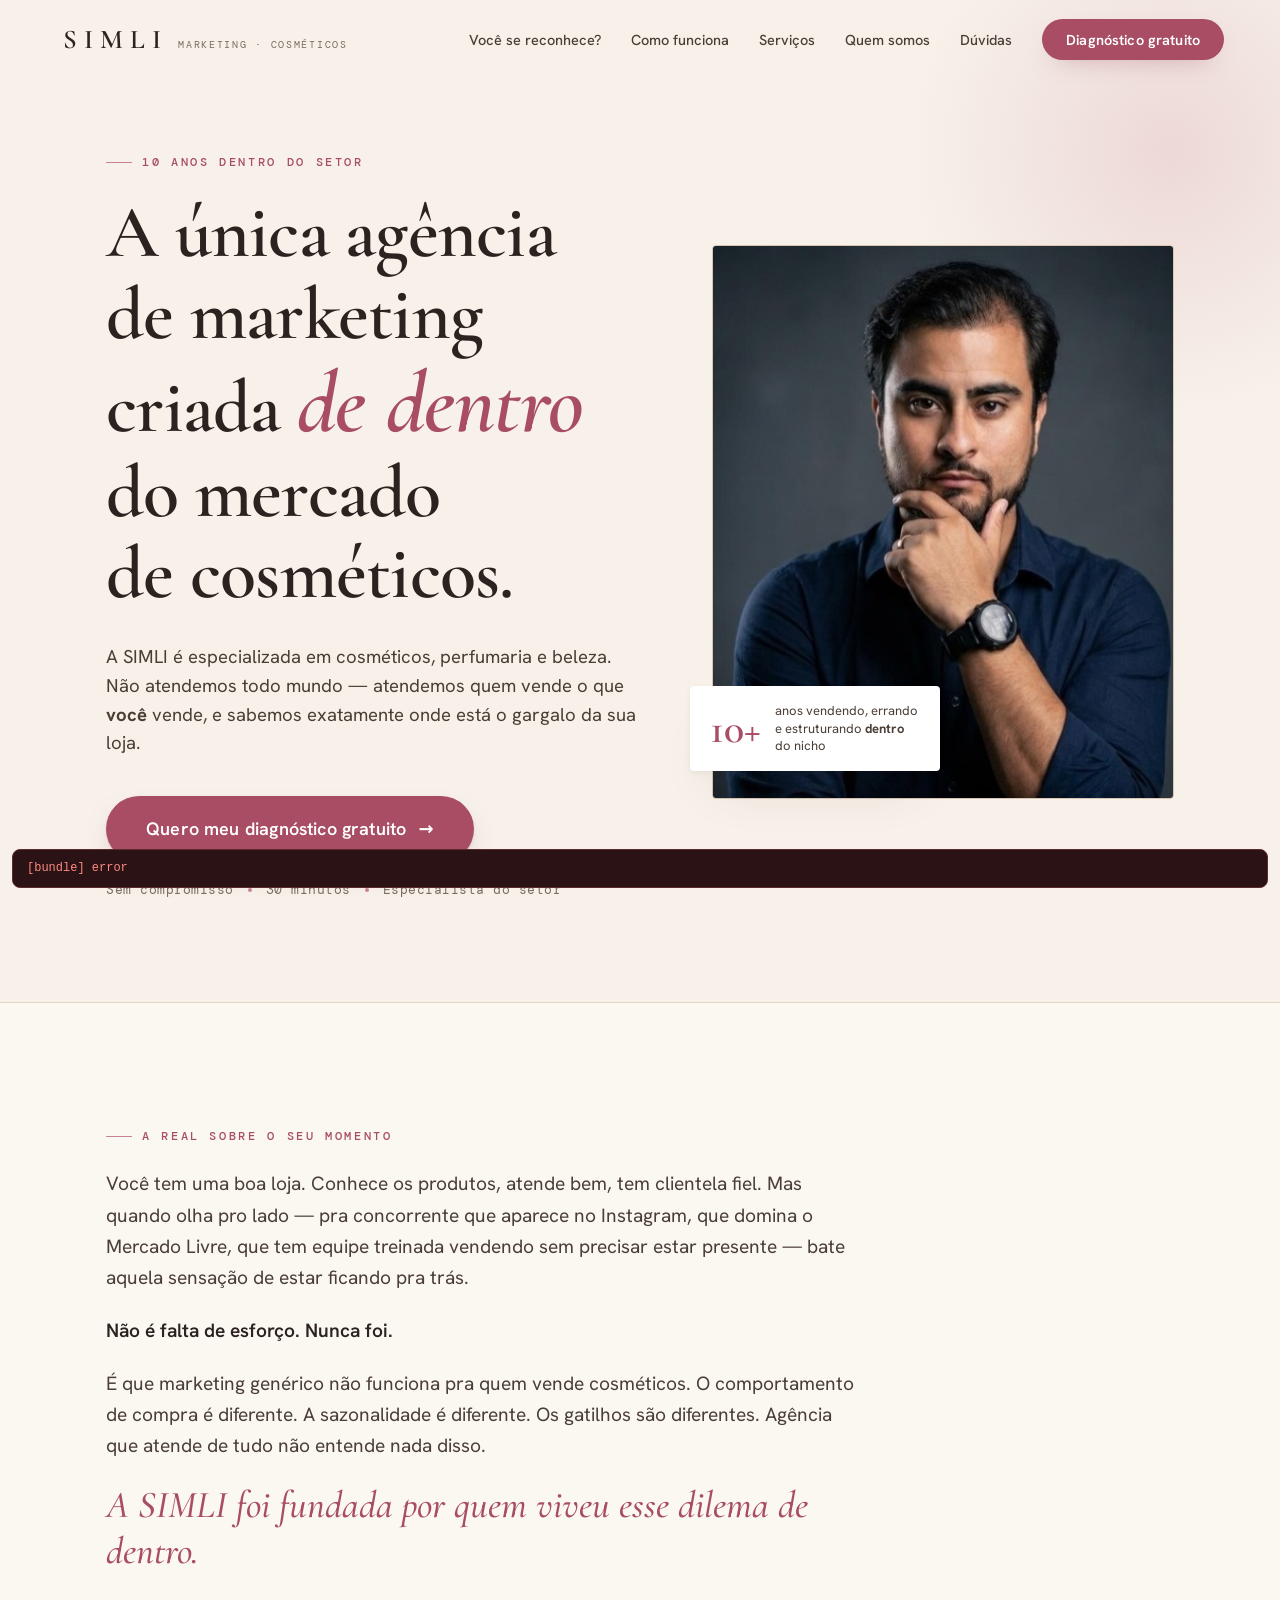
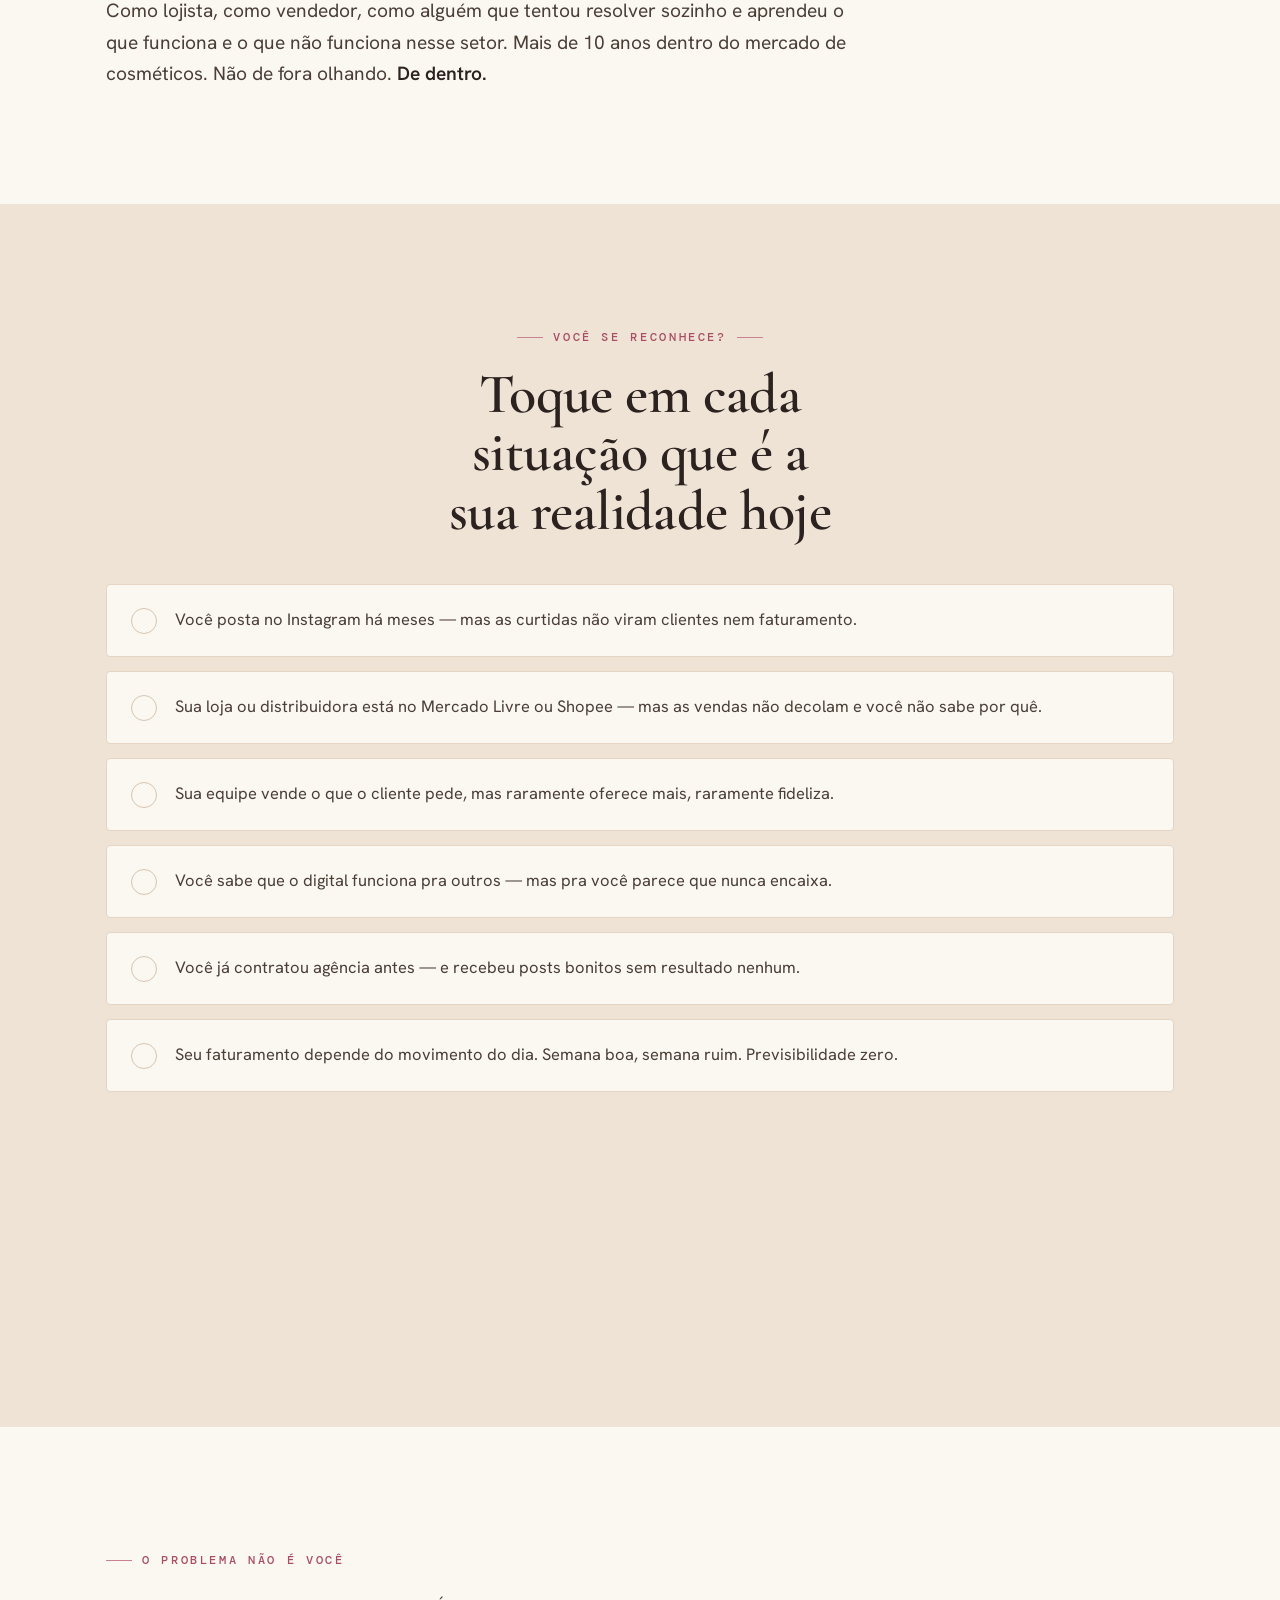
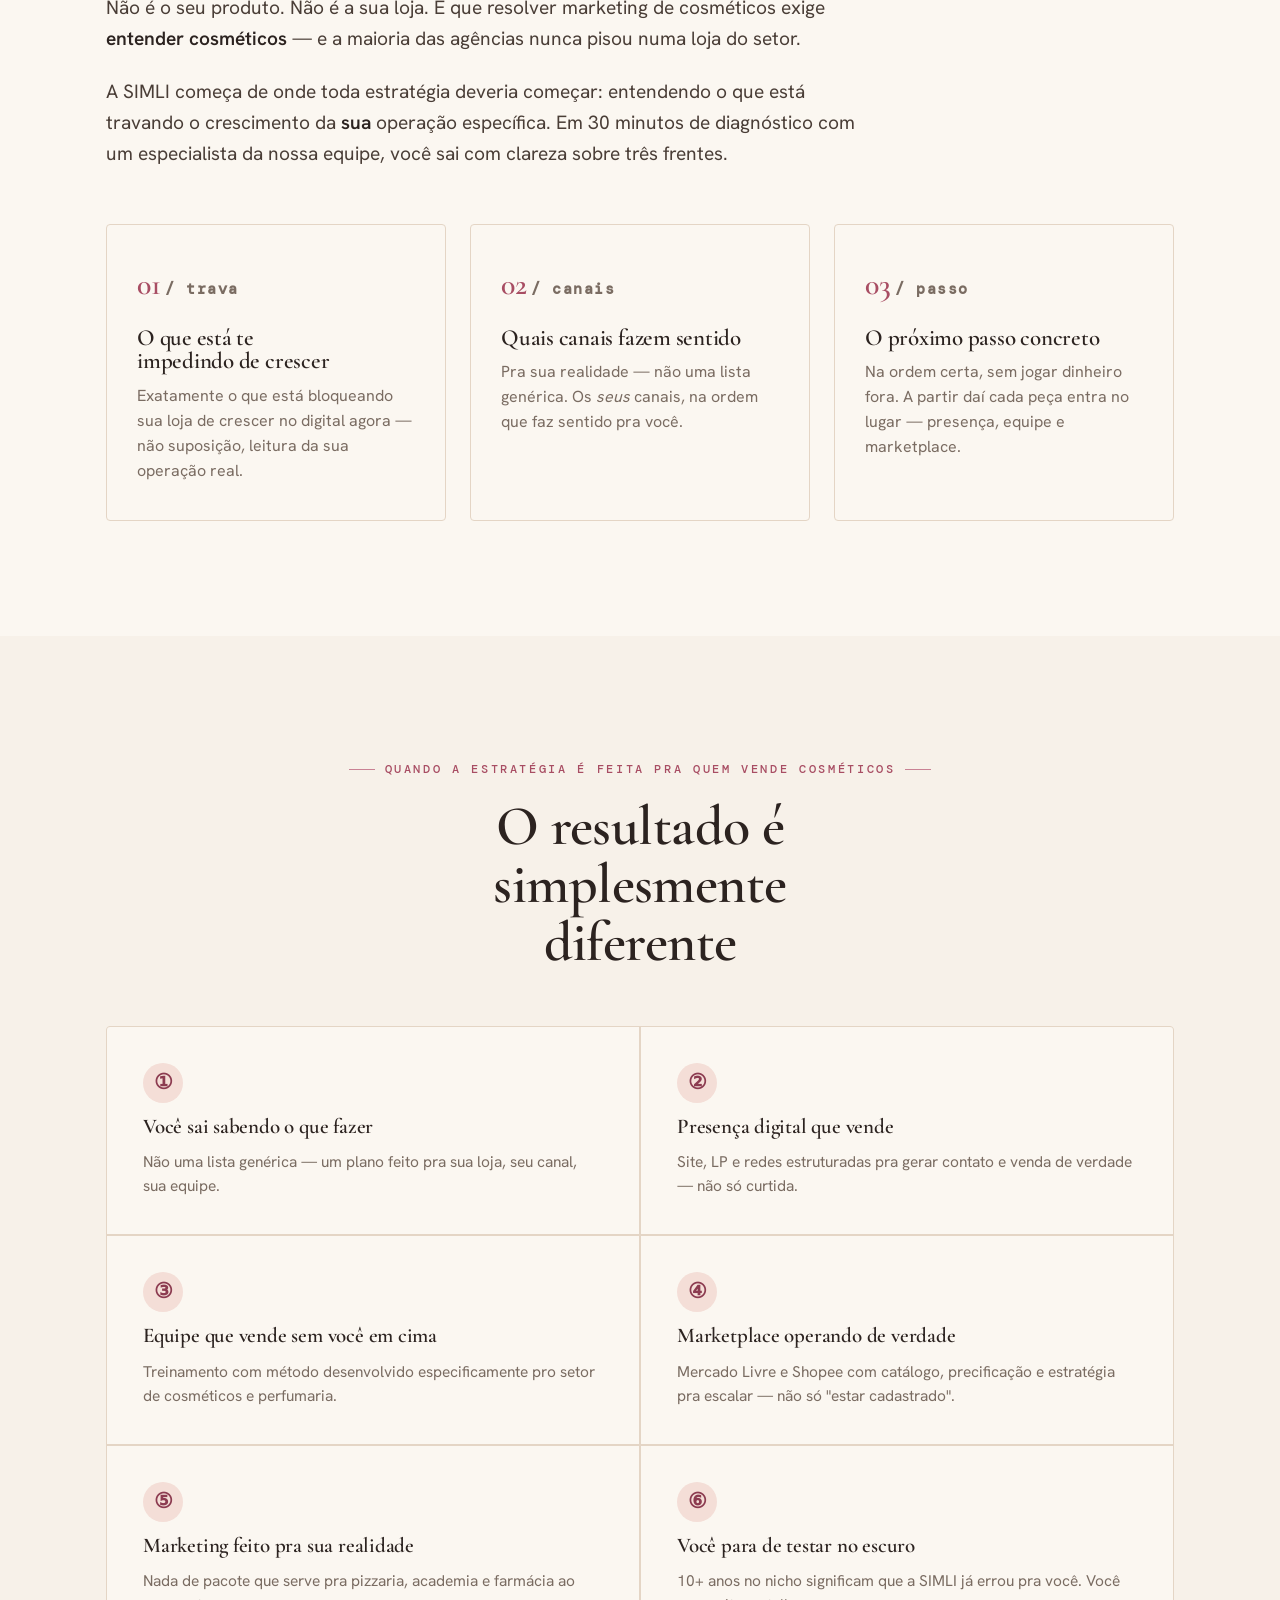
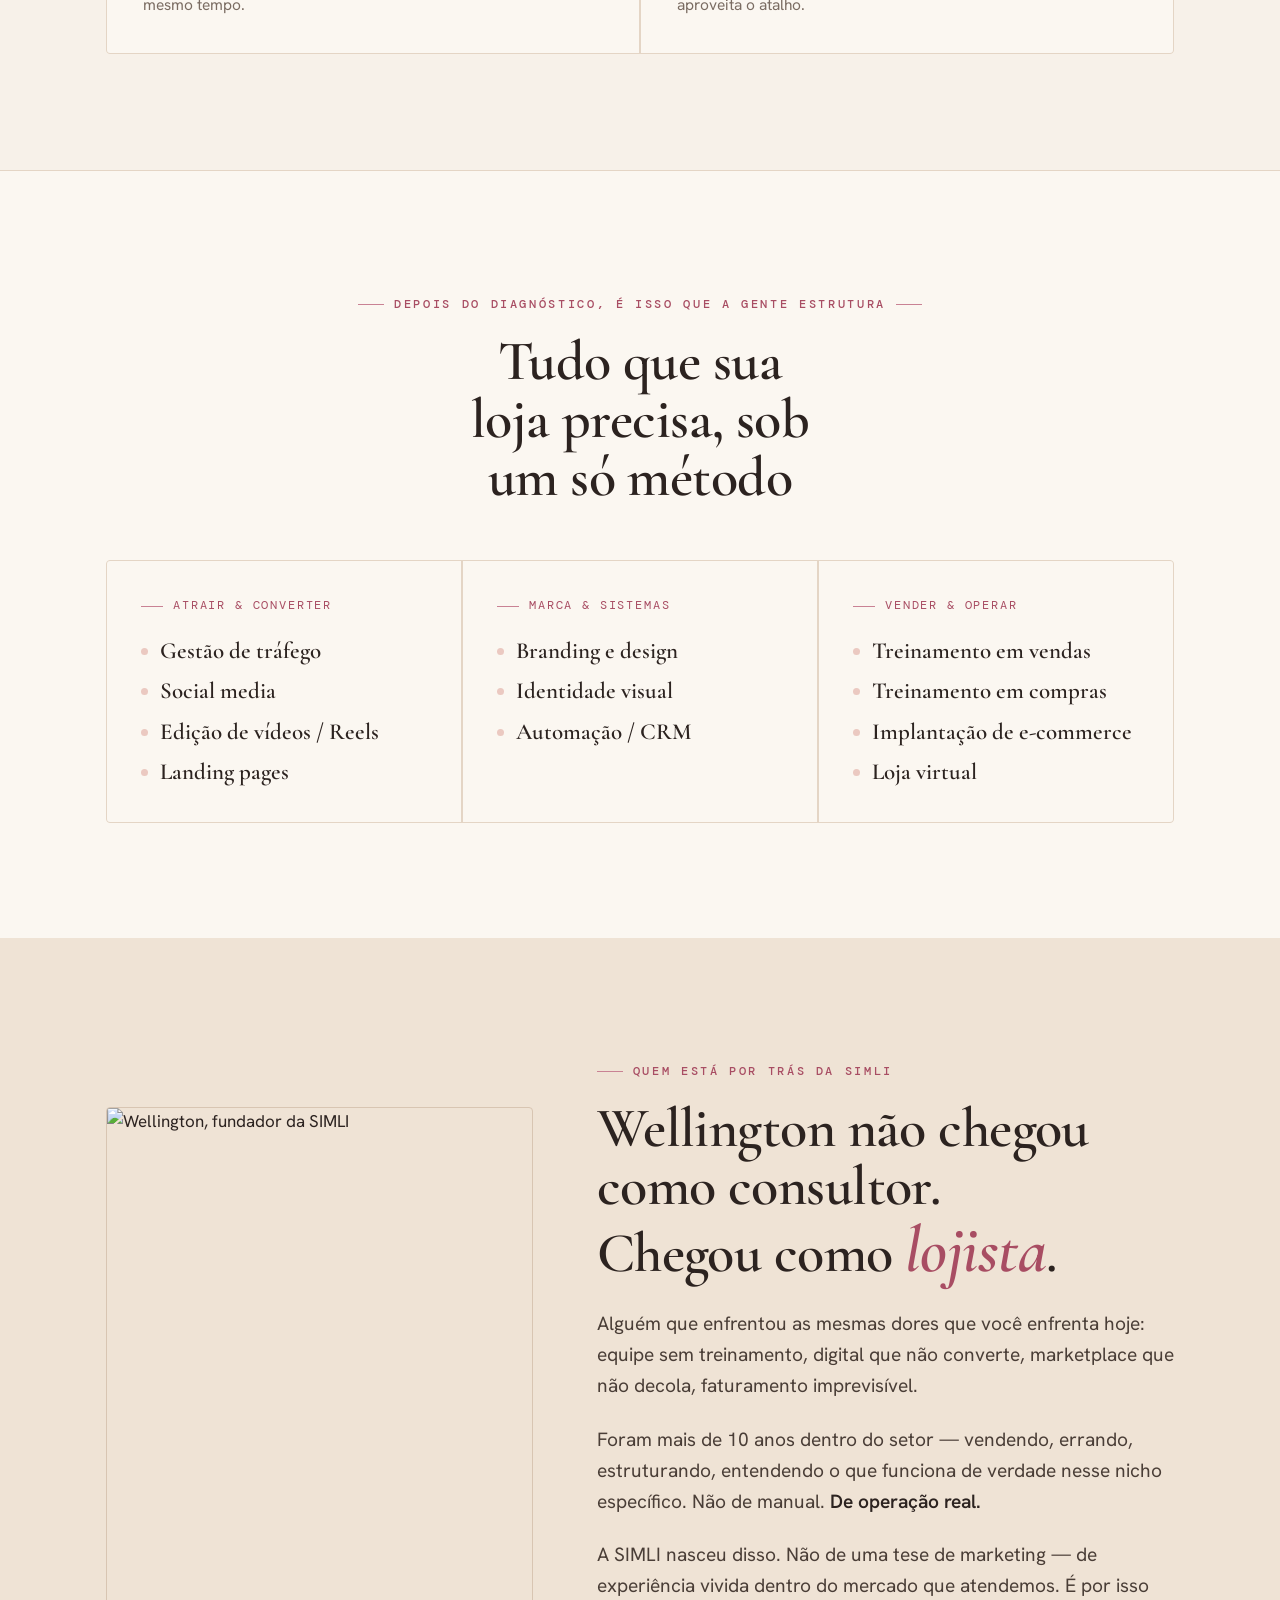
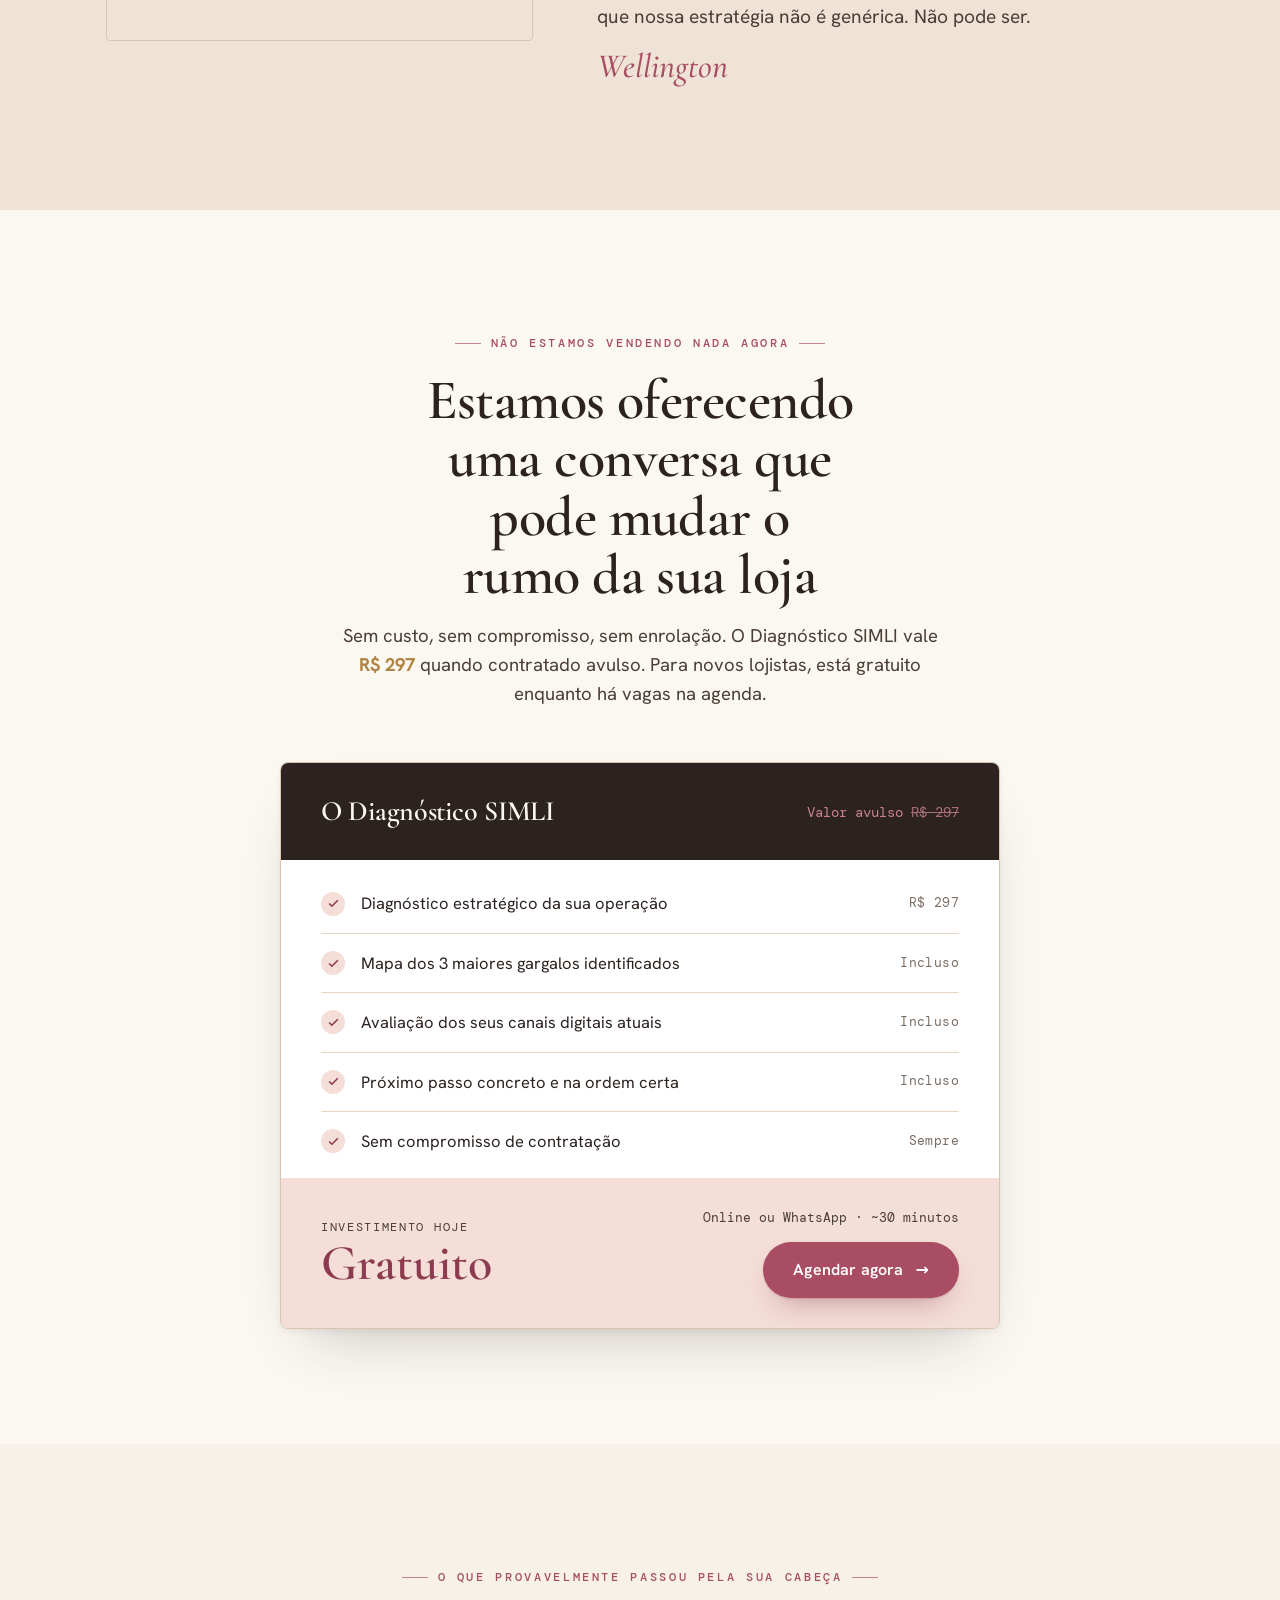
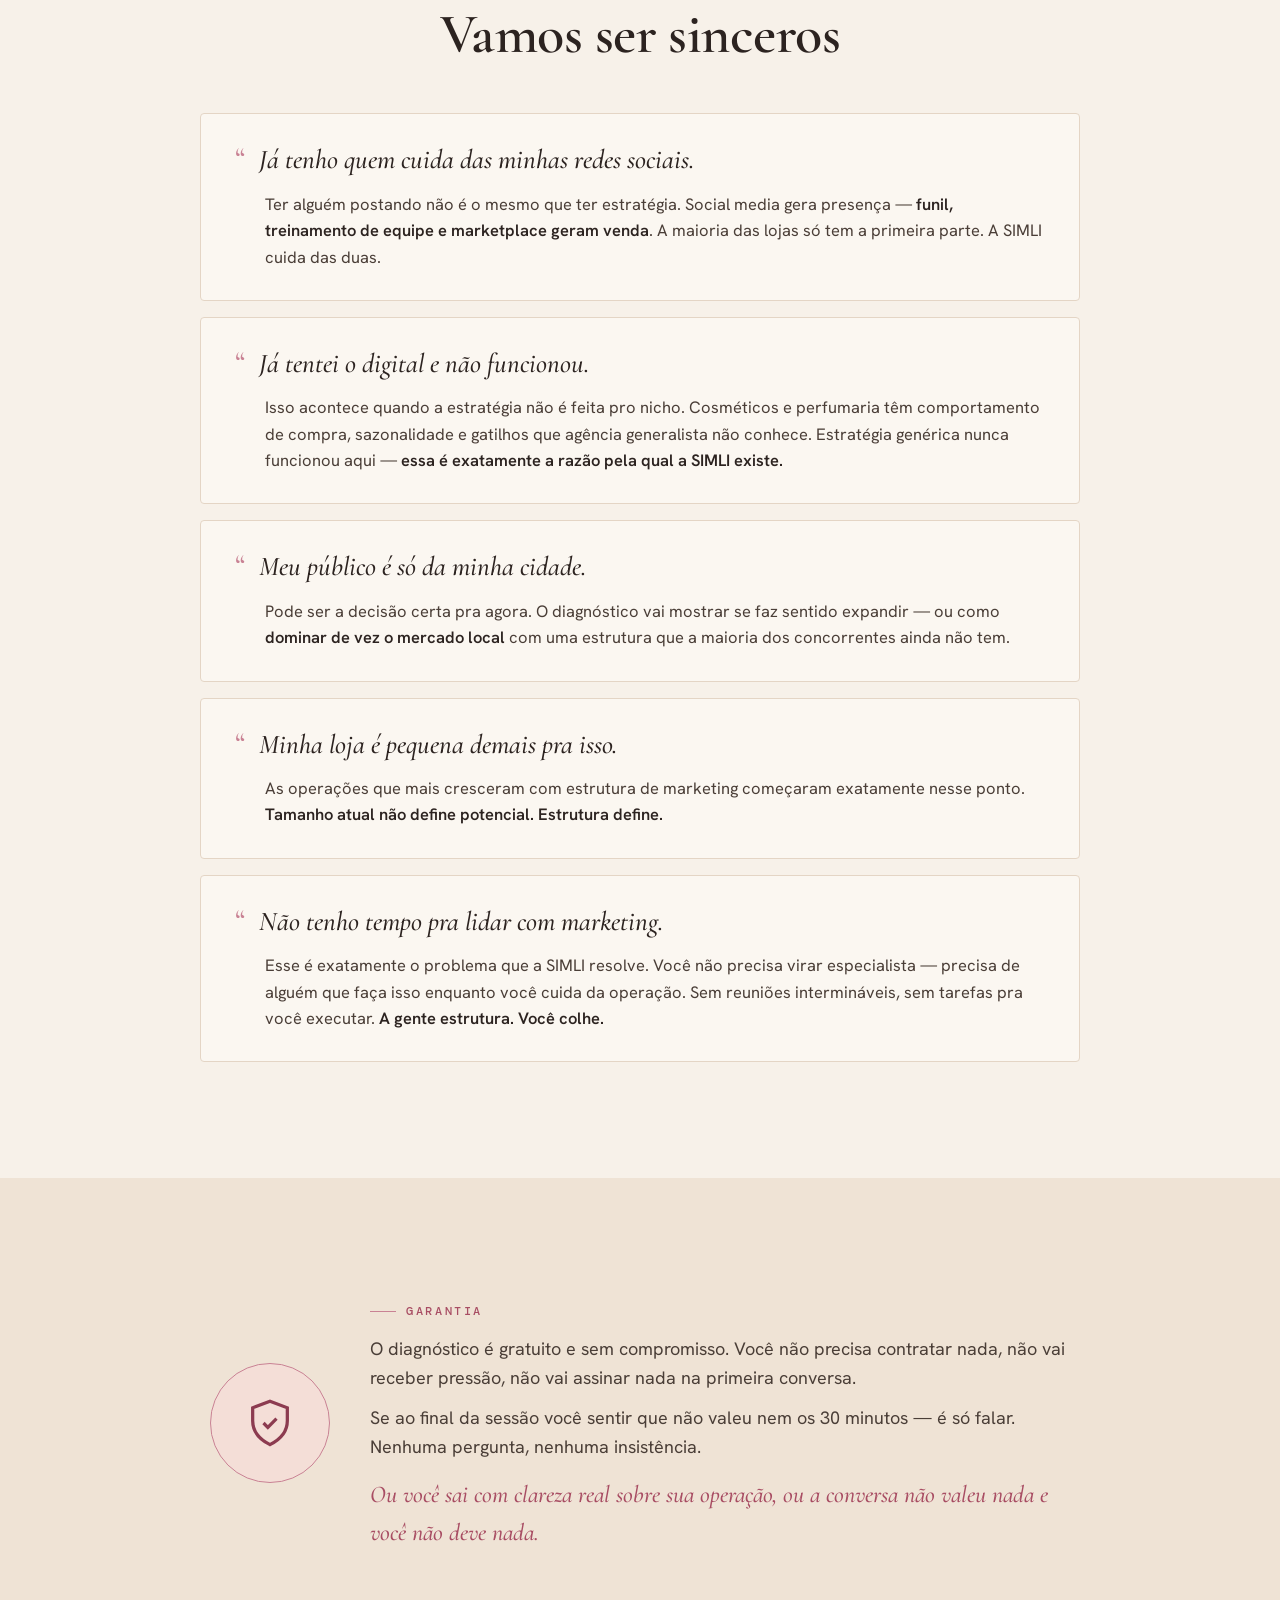
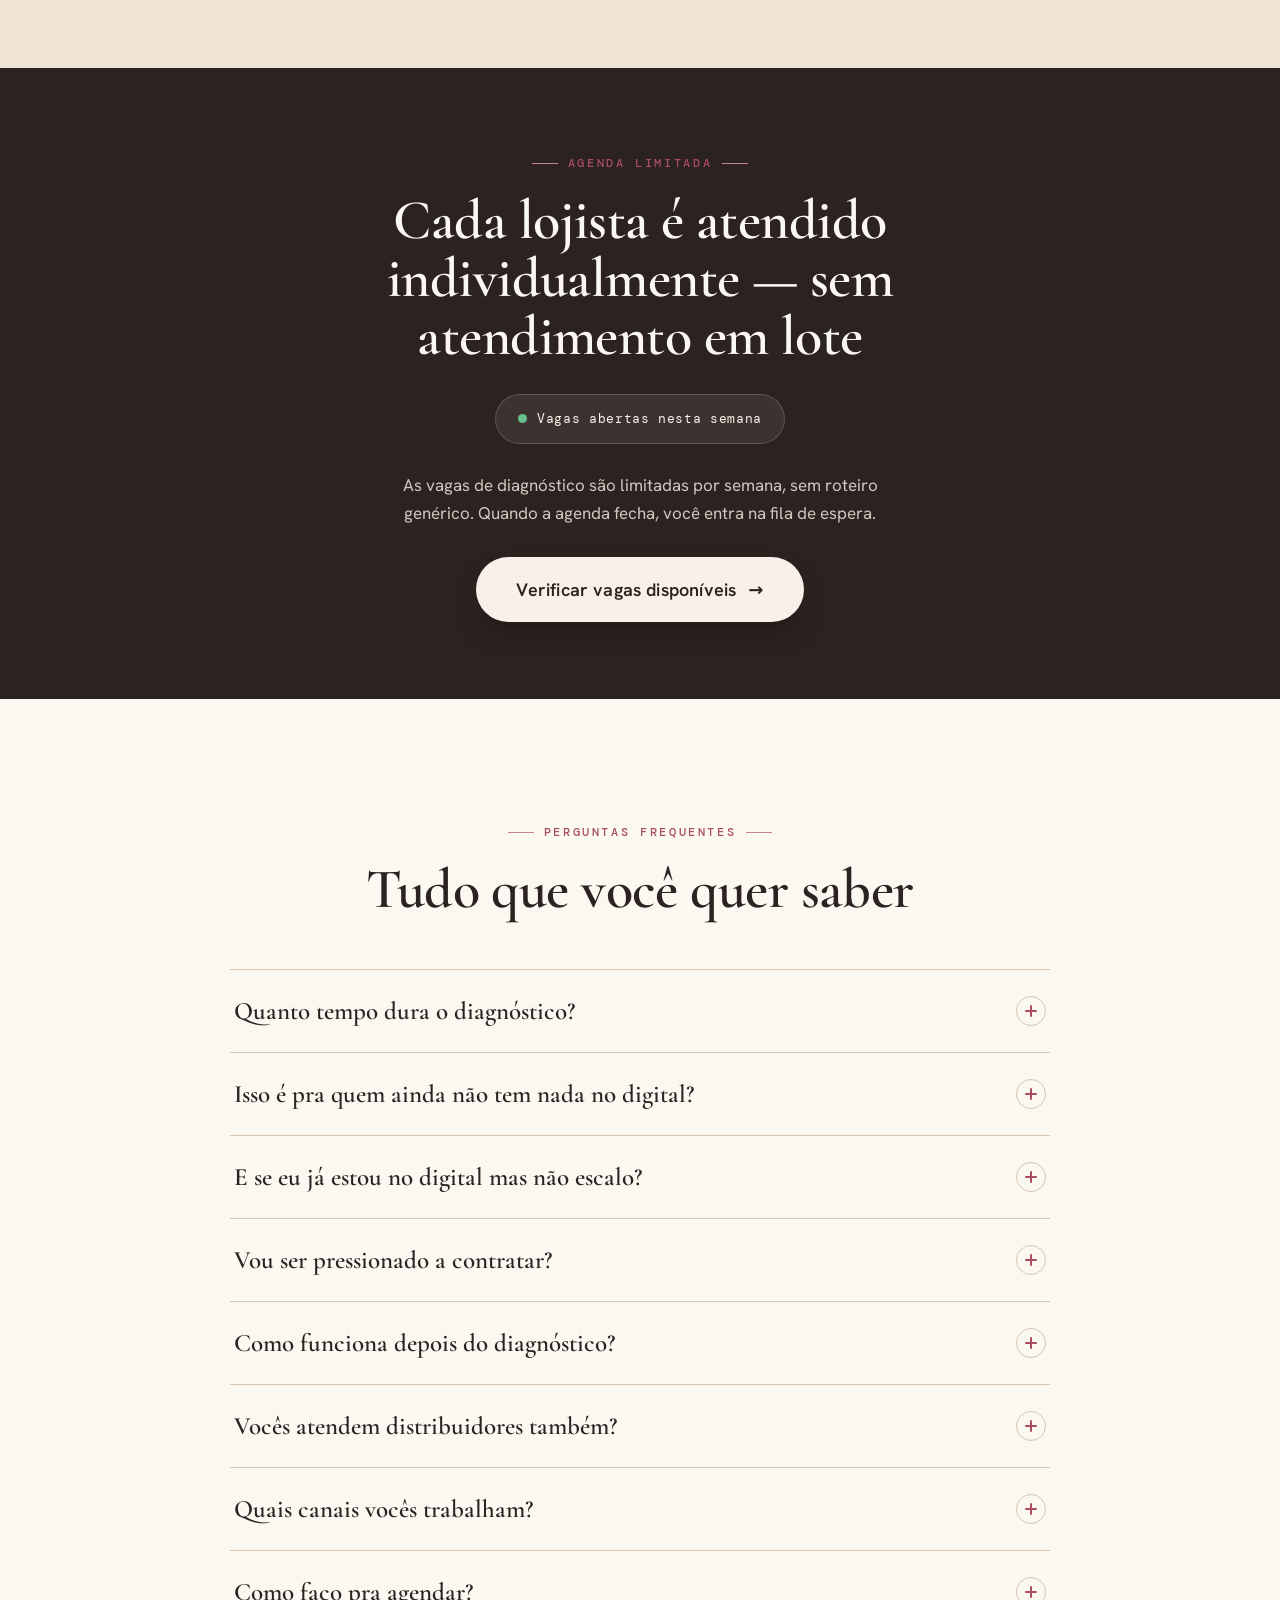
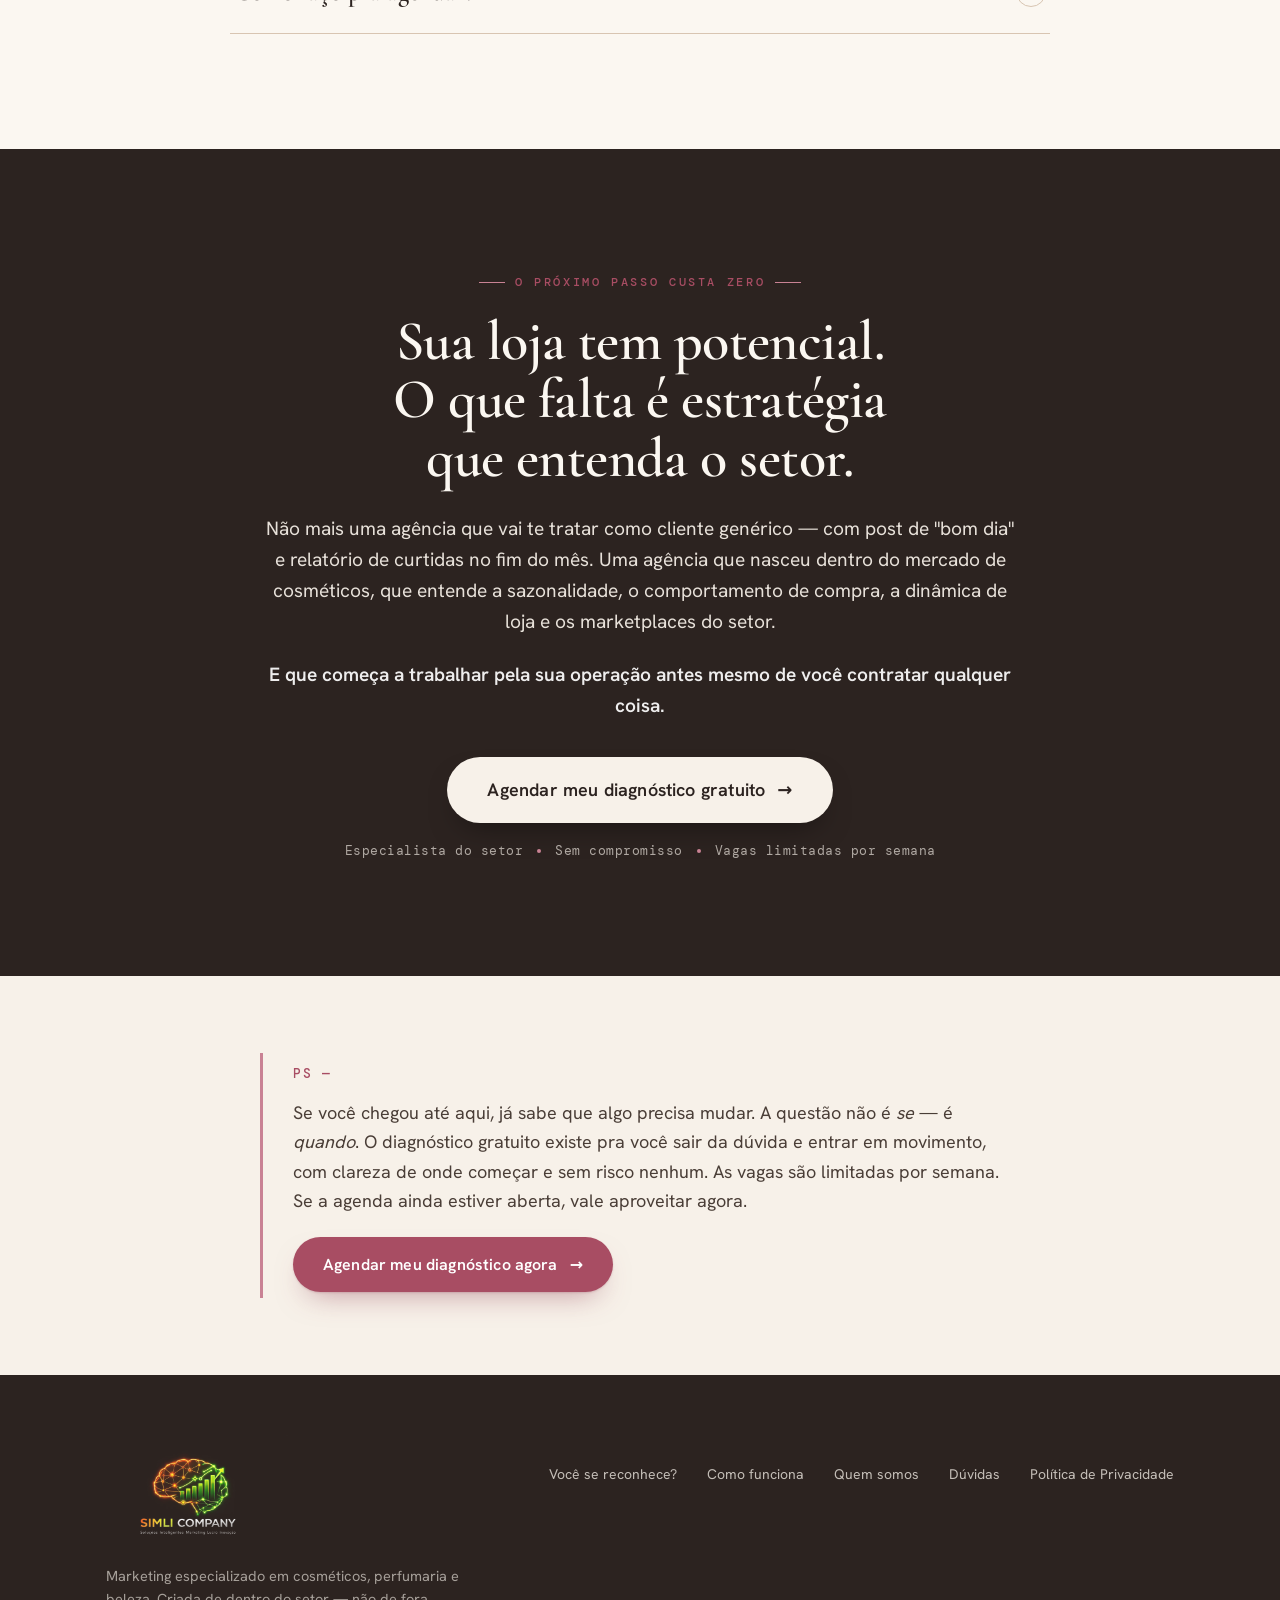
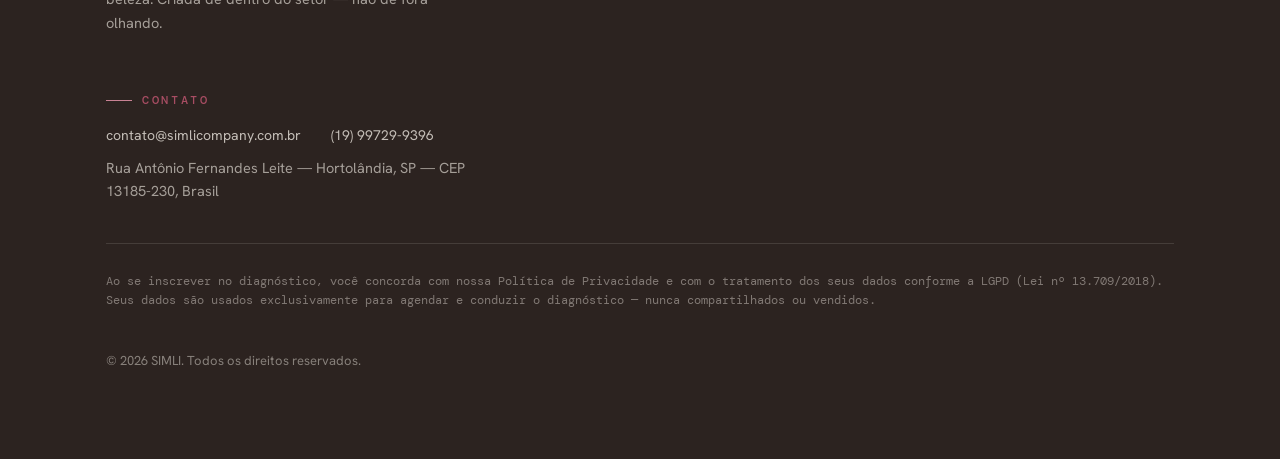
==== commit 644bdff2: "Update print statement from 'Hello' to 'Goodbye'" ====
--- a/index.html
+++ b/index.html
@@ -165,7 +165,7 @@
   </script>
 
   <script type="__bundler/manifest">
-{"297384e2-815c-404d-9f67-8656fe396215":{"mime":"image/jpeg","compressed":false,"data":"/9j/4AAQSkZJRgABAQAAAQABAAD/2wBDAAgGBgcGBQgHBwcJCQgKDBQNDAsLDBkSEw8UHRofHh0aHBwgJC4nICIsIxwcKDcpLDAxNDQ0Hyc5PTgyPC4zNDL/2wBDAQkJCQwLDBgNDRgyIRwhMjIyMjIyMjIyMjIyMjIyMjIyMjIyMjIyMjIyMjIyMjIyMjIyMjIyMjIyMjIyMjIyMjL/wgARCANVBQADASIAAhEBAxEB/8QAGgABAAIDAQAAAAAAAAAAAAAAAAMEAQIFBv/EABkBAQADAQEAAAAAAAAAAAAAAAABAgMEBf/[base64]/[base64]/[base64]/N0Qc+1Vunp3qdsoxpntepW89rM9mXk04mL/[base64]/nepjrcrO1LTfXpwwZmMZbwXY+/hTzGl+nq0ztOQWpennGnGVrTnXDSW2ux6a1U286LPE6nL0U/[base64]/[base64]/[base64]/[base64]/[base64]/pV8nHxvr1Yaya7K42bxRWu1U7YJJI8kUmkk31ZRG8EsctyWtHT17fPHCoer4hyU0XTOYZY5tvgG+myNM5yLcU+VOjLrNzRyOftF165xhoYEhMgAAAAAAAAAAAAAAAAAAAAAAAAAAAAAAAAAAAAAAAAAAAAAAAABABnAywMsDLAznUma/wAralu9x9+znfgbdKtasd/NnBXqdqrWeFpex1Vpb9e1S/[base64]/[base64]/[base64]/JHRQk9PjPlHpPN2g7trN5gdAA9PUwcMbgDPaOI9hueMek4JCdA571dg8Y9Vwikbmj1fGOaA39KeXdOkQvVYPLPUwHnU0IO6cJ6HzwAem4xSAd2oc16CocoB1bZ58AAAAAAAAAAAAAAAAAAAAAAAAAAAAAAAAAAAAAAAAAHUlhs8ndysy19+W1QLUs9/gd/l381NDN04ejYq+f0cir6jndWNy9HByzjzXpPN9dO9aqWcHmR3wB6erYrcM8Md0CQ7/AEt/KlmLmj0vFqDoepoUzSlRHf7XhvSHGg9B589vFtzjz8HqeSdHq14ChzOlzT2HmvReKOl0/[base64]/nnq+D2qBU6EMJf83teO3530Nc4Hqqkx5qLr8g9XwO5wDv87n+gI6HT5Rzd9B6rHPwcrQAAAAAAAAAAAAAAAAAAAAAAAAAAAAAAAAAAAAAAAAAAOnJzrvPvpLvis3uHtUvnZ7vn+hWeZNXk2z9H5vp8rK+o6M3b4l/J0fP9HnHav8AEtYpMaYJOR0+Xq71eCLNSHUA63X8lbOjDuL3IxRJvR+VkO3VSFifk0DbXTJ6rzHR5hqB3eFeJqEtc9R5bp8sAej8/[base64]/[base64]/[base64]/[base64]/CgAAAAAAAAAAAAAAAAAAAAAAAAAAAAAAAAAAAAAAAAAAAAAAAAAAAAAAO3St9/l3HQnruYPReSYgzRRYkyCAAAAAAAAAAAAAAAAAAAAAAAAAAAAAAAAAAAAAAAAAAAAAAAAAAAABwsOE0B6/I7NpQlKlMBmhcN79ajNwAAAAAAAAAAAAAAAAAAAAAAAAAAAAAAAAAAAAAAAAAAAAAAAAAABsbo2P2BIpFrPIUvQLU6kX7sn+1cHQAAAAAAAAAAAAAAAAAAAAAAAAAAAAAAAAAAAAAAAAAAAAAAAAABL2tUC72ihV99X8n/[base64]/9WrlPytSfE7QdRsMfFguhz/[base64]/p4SozgcuKHYORgoz8M63KAGXapal/AAAAAAAAAAAAAAAAAAAAAAAAAAAAAAAAAAAAAAAAAAAAAAAAABLa888/xvE1OhDTOnoJw3mYX8yxil/[base64]/uHCZJh57OL3kAAAAAAAAAAAAAAAAAAAAAAAAAAAAAAAAAAAAAAAAAAAAAAAAAAAAAAAAAAAAAAILL4I39knWa6Lmf33gAAAAAAAAAAAAAAAAAAAAAAAAAAAAAAAAAAAAAAAAAAAAAAAAAAAAAAAAAAAAAAAAJKfjNUWeKc/[base64]/[base64]/gxn4gAAAAAAAAAAAAAAAAAAAAAAAAAAAAAAAAAAAAAAAAAAAAAAAAAAAAABTlp3/y5i2y8K0G5opZhFjuYlj4gAAAAAAAAAAAAAAAAAAAAAAAAAAAAAAAAAAAAAAAAAAAAAAAAAAAABwIakP9dqd0vTgYscJrMYqoj1wj/MgAAAAAAAAAAAAAAAAAAAAAAAAAAAAAAAAAAAAAAAAAAAAAAAAABT4kde8rQWpoHIrkKnR4LIfWxaQxdWgAAAAAAAAAAAAAAAAAAAAAAAAAAAAAAAAAAAAAAAAAAAAAAAAAz/0Kks+NTJA8vsY2PN/V2JzuM/[base64]/8AXCr9UpXrAAAAAAAAAAAAAAAAAAAAAAAAAAAAAAAAAAAAAAAAAAAAFPl/pl3oUAdSiU16ijvuqx4+BE0VB6Zc+hY9AAAAAAAAAAAAAAAAAAAAAAAAAAAAAAAAAAAAAAAAAAAAFAGj4l34w7AfgTbN1ySMy+FVHxnY91DF+Eg1AAAAAAAAAAAAAAAAAAAAAAAAAAAAAAAAAAAAAAAAAAAAFPiuA2/Uw4S5h3dYRzw0Fv2sajFPHI2Dzoy/AAAAAAAAAAAAAAAAAAAAAAAAAAAAAAAAAAAAAAAAAAAAEKz3o8nPh6AvjoB/PornjgW3SZC34C8HLwK1IAAAAAAAAAAAAAAAAAAAAAAAAAAAAAAAAAAAAAAAAAAAEPhXxOApr6NqwUyksbqtSK3k/JcYWIYrpUI/AAAAAAAAAAAAAAAAAAAAAAAAAAAAAAAAAAAAAAAAAAAAANP030cNsHzCq7oQFN4bd/BWQno/3uwWZb6/[base64]/EAEMRAAEDAgIFCQUFBwQCAwAAAAEAAgMEESExBRJBUWETInGBkaGxwdEQMlDh8BQjYGJyBiQlMzRC8UNSgpIVspCgwv/aAAgBAgEBPwD/AOKS6utZXV/[base64]/XfkMhx3ny7VZMIbO9u8A+XkECpahkXvHE5DMnqTmTzZ8wbtvbkOq/SqbQ0QqTI0mzTlxsD5oMFlYI2UsjWhV8hc+8Qsd+zr39GKbNC0MdT+8Pezy348fmqV+swFXReBmmvDsviz3hqqtJNYdRuJUrKqocRbYqTUc3DZmNyA9kHOe9/G3Z87+yadsdgczkBmU+mfPjKbbgNnXtPd4qKmY6MOaSCdt/odycZ4xjZw7D6HuTqprnB+RUUkkws02Hf6DvUMEcWLRicztPSUVRYwh/+657TcdyJsjIAqisaxPfJLicAqeKFxtmVPRtju8D/AAVRVvJc117b1Ppuni95yqv2jc+4ib1n0WhpZJIGuecSPirjZaQqSxthmVTMax4ba7jmosapw3NHeT6KWAuPKRmzh38Dw8NijqA4lrhZwzHpvHFSVLWAkqmOrGAc9vTme9faHSnVgx47B6n6JUNO2O7s3HMnP/HAYKyosadnQpSGtLnGwCfSOcbtFrqmoXxi7HEHtHZ6ELlZo/5jLje30OPZdTVTHwu5N2Nrbjc5YZqNgYwMGQwVU4tbcIySOcBfNGNkY1nYlEyTYMGCpKSRrgX7FJHrNsqan1Q5rthWlo4GxEvHR0oQScmJNXmnatCXFOwHcPihUr7BVMmtPc5BUMdm8o7Mqle18r3tOduwD1J9lbYt1siMiptJgHVecVRPNS2z8t2/p4cEwAAAewlUJ+4b1+JTP3l2v/[base64]/H5plgLD2OcBmtI6RbCRjmbKCcPapJwzNS1mtgxUtNYazsSmtAThgqmedtVIGvIF960LJJLWfeOJs059IVSJNJVH2WL3R7x8uko0scMPJRiwC1ZYXXBuFRVQlbx+JkqZ4DSVG+7jKcScgoqbWi1Zcb5qjeYCaaU4tyO9uzrGRVGWtiL3YXJPaTZWkm/K3vPp49CZE1jdVosE+IOaW71CdaMO3j2FV8YrGGJmQ28eG/j6rR+iRC7WebnsQpv8Aa5w67+N0IpW/6l+kDysq8y6vMKiLBITXWO47P8qkbPrF0Tuacgd3iqnlDg9UsQDxZGVkTQXGyNVGBclMlZK3WYbhVX9TL+oqjM/LalP7zhbvzVDRMooBE3Pad5U8ga3FMc15IUDjDN9fX+Ux4IugfiL3WC0hW5xtzVGyOBvKTEA8dibWROH3d3dANu3LvWk5pQ4aw1frgtETOc0ueCQMjn9dKZIx4u039hKiIbrN3E9+PmroudVc1hszad/AcN57N6axrWhrRYBaoCyUs4YLlEPqTuCrNENnYG7iFFAGBSU7X5qKlYw3C/[base64]/UEY8FoHGkamQh0khP+53itHx6lc224+SIWlKRssRDslR6JOs2RxJ6dirKcGLVWjGakjQNl/E+qYcPiBUguFWMc2S7Ta+XT9FUM/KN1XYOGY+tnskYHtLTtVE8vp2OOdgrpzgBcqao5UWhGtx2du3quqrRUz5tZUPKsbcNuOnHvw7wvtjBg7A8U+u1sI8ShTzze+bDcFDSsjyCAAWkqs0sBlteyGnXkX1D3eq0ZpB1ZFrOFs1U03KVcpO/yCpqfk6uK22/gtMMvAwfmC5ILQbbUg6/EqJvOk/U7xVG21aw8D5eyuGuBEP7jbq29yDAFWODWElaOLZH4bP8APiU0YfEXDBaQALwCqeMTRhxNnDaM02Wdn8xutxHofIlGrhDS4utbfh3HFUldTckdR9xc9OJJtbNcrUS/y26o3n0HmR0IUbHHWlOseOXZl3ItCMDSpYjC7loxh/cOG8cR3jqUtNy1ntOBVPStiFgrWCr9NOppzEG3sov2ie6VrNTAkDNac59C7q8QhCtAx2id0nxRjvUTH83kFqWqYek+BWk2XhZ+oLUWhm2pR1+JUTLF/wCp3iqdtqyM8HeXstrT32NHefl4qWdkYxRpXzO5SbqGwepXJclK3V2pmXxEhaTa1o1nfV8FRVsbWY57s8epMqZH+5Geuw9T3KpppKmExSOsDuHmfQKj0WdHxvdGSSfLgmMke0OZJgeAXJ1AyeP+vzCtVDa09RHmVrVQ/taesj/8lCSp2xjqd8gqiplpGOeI8LE5jA57NhTdLzkXLR2rRte6qLmuFiCtIUzZK99xkGo0bWSRuA/uC0uz9yI4t/8AYLkrFaGZaNw/MfFGO00v6vIIs+/iPE+BVc28bBxHmgxaKbanHSfEpjLa36neJULbVDD0oqNvNvvx9O5Rw2qXE7h339ERYKd96hjRxPgo8viJVbTCeMtK+zSU7i/P68frppqtrm45oSArWCa8U8uofddlwO7rzHG43LWCLwnVEbfeNlHI14u1aVbejl/SfBRU51BfctDwlkkt948Ap471crv0+Ckj9w/mb4haRZr0+rxb/wCwTo8Vo5uq1/6inM+8f0+QXJ/exnj5FVYu1vSPNBqoG2htxPiU1ufSfEqNv3jT0+Cle1g5xsicFe0/SPA/NTv1WEqJ8jbSON7mw6BdQm7R8SIupIQ5aRo5QPuVCK1o55Pd6rlnXuQQek+afVvewxyMuOoeaZV1Ybq2vx+hZCad8vJyOt9fW1R6Pp2Hlpdm0/XioZdYfdtw3nAevdbiqtmvTvadoPgjCAbKjj1ZJDvt4BPj++eejwT48B0t8QqkXjtxHiE5mKpW2Dukot5zunyCNmlpO/yKkeHhtt6DcVSi0duJ8Sg3PpPigLPaenwTgHCxT43RC8Rw3HLq3eHBVGlmxVAuCDl229FJWOmbqxi5+s1SaO5wfJmE1th8TsnMBToAUaRqFM3chA3cq+g5QXbmFSHUn/erkjInLq2A8U11wnnmEJ72XvdQSNLnW4eCIGsSU4AjDePEKQ3b2eK1mqPC/[base64]/5nXPYD44DpU2ioJW2eL8Tn9dFgoKBlI+zRzT4/NfZYjjax3jDwXJys911+keYt4IyyDNnYR52Tqu2bHdnopNItbgAnRuqDykpw2D14qigbI8yAYZBNbYfHXNBzVRouF5uBZV1CNQwyX1TkePFUejRHzYjcnbsAUOiIQdYj66l/wCPgDSA0KtbUQTNZH7mF/8AKjp4pG3t3keBTNCshqeVc4kE9hOVz9Y2TYXj/UPd6INkH9w7PmnNLgWuAKbJNEdVzdYbCM+vLtT9IMadUg3teyZNLM0OYAAdpx7h6owX/[base64]/sfVO5IbT/[base64]/wCSpK2OpvqZhV+lRSSCPUvcXz+Skl1ITLbIX7rqj07HUSiJzdW+Rvt3ezSWlY6GwI1nHZw3rRteK2IyBtrG2/cpdNiOs+y6m0C999uHH2xaaElX9m1NpF77ur8CVJDawmUYX7kx1DKLDV7AoKaKAERi11p7+pb+nzKqP6N36T4JkD3Nc9v9uao9NM+yl0x5ze/d81UNnqS+pf1npyAX7OC1I79R8Aqkfxf/AJN8vbTD+K/8nef4EqaKKo98Y71NoUgXjdfpWh6qTlORcbg9y06P3kdA8Sqj+kd+k+C/Z9oL5AdyqtDSNqAyIc07d3StJ0zKfRxiZkCPFfs+LUp/UfAKob/Fb/mb5e2mH8Uv+Y+f4EqqetbMZYze+7d0J0ukXjVsey3ktG6PdAeVkz3LStHNNOHRtuLeZUzHOpnMGeqR3LQ9JNA9xkba49mlIXzUxZGLnBaIp5IIC2QWN/RVtBVPqnSxt24HBcnpXee0LRzawPP2i9rKChnbXcqW825N8OP/ANX/AP/EAD8RAAIBAgMDCQYEBgEEAwAAAAECAAMRBBIhMUFREyJhcZGhscHRBTJQgeHwEBQjYDNCYnKy8VIVIIKQkqDC/9oACAEDAQE/AP8A0q2lpb9mWgECzIYVhEt+Fv2LaAQLFpkyngqjDNbSJh6QNmYffVPy+FItn7QR5Sp7OIGYaiDAu2wRcIhNgbno18I2C6D2GDA5hdSDKuFZIRb9ggQLAl5TwzMdBKXsuo26LhxSYom0bSdg9T9mClhFUNVNz0692wRcZhqR5gPcJ/1Skwsy6Rq1GkRVw+82K8flx6oy06pz1TYbhu6z09G6YvEMGKK1x0bIld0bMphrU6o531Hzi1aQWxB06TC9B9Dp1694sYcGD7v0P3wMOHddojLb8L/[base64]/l+bbWFzCSyDoj3i02bZslN6dI3Gp7ocZbW3VKgDtmI/AtaVKwEo1ajHMTZOnZMVRotTLUgLjXSYdrqJeFwIrhtnxUCU6ZY2EpYNUtn1J3Db9B0mMllBZgF3ga36zMXVZmzHfCZeVNFVfn2/[base64]/SVKpbTYJmjDK1otXKbzC+0GFLKCB1yviEtl2w06b+61j0+sFB0cZhpGNyTKzEC4hZEUMTcndGepV5o7BGpInv6ngPM+kZqlYrmAAHCOl1tMHTazq+490wCVUr5aGi7+H+5y1PPyd+dwlFr136z8UAmHp3MpU/[base64]/ZmMrqRlBhNM7Qfv74w01Put26TC4UE3aVsLtYSpt/AsBLPWbKkpViRY7Y9YCK3KXJ0UQDP0AbBAI40lN2p0UC8POVmL0lLbb+Uw62/WO0+6PP785Wp6G5uTtnKrdadQbhY7x9JTcqSjbRAfiQEw6XYTDUi68odAe5Rs9Zi8SrVOZslQ5hmlckmwgdU6T3fXwhqsxuTFqkRnJhl5gaiq1nNhMRXphSAbzRTpGdSPdmIaoGvtHD6x+UemvIArxG/8A1KzoCFdbtbUiUnazFBzt147uwTlNuszhAJyvQewwVFddJb9JOrzlVVemgbZc/[base64]/+I+ZgS5u2pgEctmCLvhIB/i90LMHamTe3peVKnJUkt0+MVzVoOTuK+MGjC/A/wCJlJxyi9ccfr1P7jMdoKfV5mYA/o/+X/5P4VbFgIEAlWmX5qxaZLIdq20Pj3xRaD4eIh1mGYqaT9Nu0Ge0DydUgDQ7o9Om2qG3QfWLRcm1o1FneGlTT3jfqhrEaLpA5BvFxTKNsatyoyMdd0qLURyV0MoUcq843MIgFR7m9h1fWIjAElr26PrKYzVkPT5Q1NY6/rv8vAT2gQtOkOvxmEN6FQdK+MxDcmgbr7wYg5wjC9Vz0mYxs5UDcLd5mAsKVv6vIwzbUPRL5jYSsCylE2HaeP0mFphabJw1EX4ihmGZnoMq7RqOsazGJ+ZRaqbLSpSVTzmlGrTptcC/z+/OVK62tTHbKlRBoU7zM9I/ynt+kvRPHuhWgd57B6w06X/Pu+sqKDsa5lfEVUqFBuiFrDNvF5imNLDgrvJ8JhK7VC4bh6SkMtRTw9IYOdUdurwEx9RajBR/LcfO9/OYPRGXiV8Z7R0pqP6h4GKmoiEMWYcT4y2Yt/cfGYY5WVOJPhDKS8zMd+vp3SzaLuhFhEYZXI6PGU9nxFTMHiOTOuyYaolAEIM1M7RvHqJicMCc1M3U74aLCZDChqJfePCZDOTaLhqr+6pMq0npmzixiglgBMegp4morHUEwVabhQm5R5z2hVJtT4a9v+phqopMb77DtImJrcgmfq7zbzjU9ZhagqBmHG3YAIy/q1P7vISkStRF4nyJntAXVP7h5wLrPZ5JoXPFv8jET3v7m8TKa/rJ8/CVWCrrCRaX0lZrLFpFMLnB2kHy8ZS2QfEAYrWlHEsp0MSoagz0jZt/A+V4jVLDOqseu3lacqwFmpG3CwI7oy4e+ZQwPDKTMik6Uz87DxhV9QLC3AXv8z6R6lUHmk3lV2vYamYlnTDuynWxjUyTdtTMG7FnU7rAdl/OVlLV3v0eEqU9F/uX/ITGrmpW6V/yEZNZgVsrj+o+UKc9z0+QhstSmTx8jMQwcL1+sC6zBC1G3S3+Ript6z4wLaoh6/[base64]/QDugbMoG4bIFgHxS8vLy8vA5Ep4100Oo4QNSrrY/UdfEd/XG9nVCLoMw6NZTwoX+JpKmGQpnpxcHUY6LKWDQe8bngNfCV8LkS7KR1wm5tTUn74x8Libc7Tq17/pDQWmedtjIb3U2lTD53FRjcxRp+BjFt0vVYkIAfmJUJqG7HSU6ORQm86nyEVbD4xf8A7VYqbiUseR74ueOw9otDjFrCzffbOWp0lOXb1keEqY2/8vbc+JM/PVWGW+nCUqtVirF7jZqdkrV6lN7Xj+0gAObqZVbOdNIVqbmHZ9Yc44ffbA7a5hBVve26U6z1QGUWH3w9Y1G457E93hOSSmCU0vppMPTWxZ/l0ymhGp2wD4+CRCxP4CUqthY7JXbOM2/f6yoMylTKVTOuu0aH774zgbY2Lpg22ngNsAep73NHf2+nbFpIosolRggJEo0KmITOGtEpOWtVGzdxO8novs4xU1zHbAP2GJeU3B5rSopU2MNN+WzINo1+Ww/flKtVyyhev5CPevUNRxl3aEzkqY2k/wDyb1jckN57T6wUWYXQa8SdB27/[base64]/4JTLx1ym0yaX/AByaX/YmGu3s9RRNjl06/wDcqLj6JuxbtJlfE1a5BqG9p7K/gHr8hE/jDr85UcKQDvlbCkVObsPdCFSyCVven8n4n3f2JhcdWw2iHThulP22GNqi26p7UooU5VRrPZZ/RPX5CU/446/Oe0jZV64mJUpdtoiOWqZjK3vT+X8T7v7Ew2JwTURSqC1uPHjeclgFOYEdsx2MWqOTTZMDiKdOmQ5tr6RGAqhjsvMbWSoBlN/wQ2N45uZfSaQwkW/+r/8A/8QATRAAAQMCAgUHBwoEBAUDBQAAAQACAwQRBRIQEyExURQiMkFhcXIgIzM0QlKBFSQlNVNgYnORoUNwgpIGscHRMEBEY6JFVIOAsMDw8f/aAAgBAQABPwL/AO12WVv5OWWVBi1ayLKsqsrLKsiyFZVlVlb+R1kGpsRKZRSv6Mbj8EzCKh29ob3puEEdKRqGGxfahPwq/Qc0qaiki6TUY1q1HSvlNmtuosFfvkc1gXydRs6Urj3LkeH++/8AVfJlI/oTFPwZ1rxua5fJ02a2rN1LSPjNnCyMZWQot/[base64]/FUjgaHzuwHcqipbCzUx7t5PFGePrYpnsd0BbyIZgG6qTbGf2RzROtfuPFOOtwlknXG/KiVmIUNdNEea8qHEo6hurqGDvVfhoa3Ww7Wf5IxFatFqt9/bLKgxMhJ6lDhcz/ZsO1DDoovSSgLVUY9sowU2UkS2spah2qLPYG5Ocrq/k00Gsu9+yJu8qSpLzs2NG4Kd14438RZE+U13NyO6P+SoOdS1UB6xmCcNAUQJKp4qvVFoHMcPaQoadvppm34BckoCOkn4RDKLwS/qqjD5YDz2/FFhCsrK334CZHmUeHSPbcDYoMJ9qZ2VqNTSUmyFgc7ipcSmk9qw4Ba1zzvWYRDbvWt+Zued73WC1xG0FZoZul5t3EblLC+LpbuI8mmgM8ltzR0jwVRUB1ootkTd3asyvmoT+B/ltCo6VsUQcRdxCr6RjI9YzZxCKiizHabBMq4KUeabmfxU2IzzdJ+zgFrUJ3DcUyqew3a4gqnxYPGrqGgjipMOp6kZoXW7FNh0kTrEI0zh1J0RaiPvu0Kgpnyv5o2dZRniiblzblUza6/nFI1zdqzJkhYbhF9zcqqOVkMfBtyrq6jnfFsG1vulBkFR0Dqn+67cnxvidle2xVlFC6V4a1TytYzUQ9AdI+9ppudHPHxZcfDymMc92VoJPYhTsg21D9vuN3qmqopGb8luorEKqMxathuesonasxV/[base64]/BNqAqsZ4cwVQ3nI6bIMRZb73BqbGqahfK4c0gcbLUMoonOYecRbapXkkonyaTm6yX3G+VBA6Xb0WDe47kJ6cxNhzOGTc8jenzsj2Ns/jcbFmpZd+aE9m0J1I+14y2Vv4VaxsVTU8k0nmxu234KooxJM90c0bnHblBT2EG1tqFNlGad+rHDrKNYIxlpmav8XtFEkm52nTL5vD4Ge+S/ygE1ihgLzZrblRUUcDc9Q634VNiWUZIW5Wo1Lid6ZUm29UkuvjfEd/UquAgm4T2rKhGoaSSXoRuPwUWEPt5whqraRsFrG908bfvWE1t1TUb5nWaEIqWhHnOfJwTsRfLIGN5rb9SfXSMkLTzrHrUkYkYZYNrfab1tR8noYf+Y//AC8jeUKdkAz1O/qjG8qaodNs6LBuaNw0VDcktvwg/toaS03BsU2pc7ZIGyD8QU1mRMhjGVtszhxWRVFxCyVvTPNJT7k3JufJxHZUNi+zYG6QFlQYo4S42AUOG5W56g5Gp1dFA3JTMt+JOlfKbuJK1D3i4aVI3KUHKlmLXg3UtVktrGh7SpqalqhmhcGP90qnwrWbXSAdgUVDTQ+xmPFyv1DYNGLb4+5Sb/vW0KmgMjw0Dep5m0EWqi9J1lSSFxuSqbnVcQ/EpzeeTxFRyvhfnYbFOibVNMkAtIOlH/t5FlVc3Vxe43TDA+d1mDvPBa2Kk2Q2fL1yHq7k5xe7M43Omv8ATM/KbpaovnULcvpGCxbxTaeVxtqz8VUywBrYSMwb7TeKdTMl9BMCfddsKkikiNnsLdNIzWVcTfxKpk1tVK/i7QFG26ZTOcNgKhwx79r+Y3iU6opqIZYG5n+8pqqSc85ya0lU9A93OdzW9qEsMbLZxYKteHSuI3XV1E+xU8mekYeCz7VFUva64O1U9WJth2O04t/D7k/[base64]/vU0KnZmcFiJyMjgG4BDzMObrTjc3VEchnfwiKOkJhFSMsuyTqf/uoqKRxOy1t5K5HlByvY49hT4XZsuXas0dN0QHy8eoKR7pHZnm58qu/[base64]/AFEg/sHl28kuJ3m6aFBC6V4a0XJTY4MOZmk50qq6x8zruPwRcr6Ax53NWon+yK5NUfZORY5nSaQmhUFIZ5PwDeVsa3g0KrreUyZGejH7p9O8Rh9thT9ic771NCghc91mi5VLQvika99hZVpEcr3J5uVA9rJ2OduBUkMmtdzSb9alnayS2rjfYWuQuWHqgg/sXLpPciH9AXLZvw/2hMqZCdrlHI64kA7wjUZhZjTdVErGN1dg/rcnGlfv1kZ/UI0mb0U8b/jYqSlnj6UbtITWKqb5im8H+qiaKZmveLv/AIbf9U9znvLnG7jvPlMbcqOkL43OA6I2p7bHTZBip6Z0rw1ouU58WGRWbZ0xU9Q6V5c43KLtLd6w05aFi5QtfdYz6w3wqniMrw1o2lQQiCERj4lYniWsOohPN6zxUB2qGRhom6wXbuVXh4yayHnNUjLH70hU0BleGgbSnPjw6PIyxlO8p1W9xu5xKJFfSm3po/3CeroOIwsnMdslkdMML5jzdw3uO4LXRwbIec73z/omVLgb3N0KyR7XDOdyfJdE6GTyx9CRw+K5c93pY4pO9qzUcnSjkjP4TdNpo3eiqGHsdsVLQ2BfKNnVt3p0UbgA5gsFWh2vdmN0fJDbqKPaqWn1cGR29+9VVOYpXNPUi1BqbFdRUrnvDQNqkdHhsGRm2U9amlL3Ek3JRPkN3qh+rW6G9JY16zH4VhtJqYxI8c8/ssWxLJemhO323IKM7Ux30Rf8apasxP8Aw9YWJUYHnY+g5PbY/ehgWHMEFM+pd3BSPdLISdpKmaI4x7yhqHQTCRvUq+JpDamL0cn7HRIcuGwt95xOkQMhGapPdGN6lqHSjL0YxuaFdXULvPM77J/NcRw8oLDZBqCx2zbcEp2Vgu54A71U1LZJCdW0hZ6Y9OF48L1loT/EnZ3tBXJoD0Kxn9QITqZw3Pjd4XJrDdU2Hl4uXsb8VFSw04z9IjrKkxKbPzbAcLJmqxGnDnNs7ds6lNhEw2ss5Nopmvs6Nw+CcYqBoY1t3dagqGz5g0BsllVF2Y5t6d5I3qh+rG6G70+mE1a2V3RYFieI8mZqoz50/su06Gb036mP5iDrFUTxUU7oH/BVUWR5B6kfvMFCwve1o3lVx1UMVK3qG1ACFud+9SyF7rnRQTNIdTS+jk/Yp9BUCVzBE52U7wFXAsEEZ9mPaEyJ0nY3rcdwWvZBspxd32h/0RJJuTc+RdVfp8w3PAd5UULWM11RsZ7Let65QXOvu4AdSMt051/JaoHO4qDOIbzdHtUuGO1nMcMp4qUtoKMRtPPd1o1co3SO/VR1smcZpHH4qph5TaaE5rqkgdTuM03NACqn53uPEo71Bhs1QzOwbO9fIdV2fqvkOp/D+qqKKSmNnrrVF9WM0N6QVdVikiJ9s9EJznSPLnG5OgBRMums+inD8acLFUsxika5YtCCRK3c9Pbt+8zWrCae9RrTujF1O4ax0zvgppTI65R0UEAnqQ09EbSnzSP9ogdQCmj18bs/OcBcHrUj3P2HojcB5cnOpYT7t2+THCynYJqkXJ6EXHvUsz5pC952q6v5ICiiL3AAXKjhhw9gkqNsnUxTVz55Lu3dQVJUB9Pdx6O9VlWZ53P6upFyD1DVyRdB5ClrZJem8lPfdDesMNqC/ate5CYk7Viw6HcjvVF9WM0N3rHfTx+FBWUbNqpafNuQp7U5YqqnLHJuwpg5VhuXrap6Rzdtk5lkfvG0KmpzI4AJzW0VLk9p29TvMjk2kqJehE5Gg1fpp4o+y9yvmUftSSn9FRVsTJ8uqbGxwtmWqf7v6KZwponF/[base64]/L8E6npL+tj+1UWqj2Nlz/AAVS1r4DsVU2zij94496wy2uaq6eEPs5uYjtUle5voo42fBS1U8vTlcfjpBVFPJklaHnoXG1SSl5uTcolMe6M3Y4tPYuUMk9PEHfibsK5NHL6CYE+4/YVJFJEbSMLe/QAqdvnOw7FqrLVm9gNqs2gF9jqn9mJ7i9xc43J6/KATWKmwyzNbUu1bFUYiGM1NKMjOKe+6J8gKnoZagXjZey+R6n3F8j1PuKoopae2cWuutYefow+JXQPOCxbdH3LrUBthUfetYmyc4LG/SxeHTG6xVFU5O5craGi91V1OfuRdcqmfYqN+sgf3KrHOR+8bN6w91p4+9YkMtU9P8AJw4/PGt94Fv7J2wkcPJjqpoxlDrt9120IPpZekwwu4s2j9EKQ743NlH4f9lDTkmwG1SUbmi7mp1oBzOmfa4J+/ybJrFS4ZLPt6LeJTpaTDtkY1k3vFVNZJO673IuV/JbvWFeqv71rHcVndxWLbY4/ijvVF9V/wBSugecFi26PuXWoz9FR96umnnBY16aLwaQVS3dI1o6yqifzrgNw2J8t1dQu2qjN4ZO5VZ5yd942qkO0Kup21DA8HnkbO1StyuIKPkUz8lTE7g4KsZkrJW/i8oKLYVQ8TvITrZTfcp2E7Q0kJ+/RZZUI1T4dNPubYcShFRUAu862XgqnFJZdgORvAJz7q+mOB0nRaT3LkUv2bv0XIZvs3fopKd8fSaQhvWEn5pJ3rWLWLFPRRp29Uh+iv6lmQdtWKnmxeFdaj+qo+/QDtCxn00Xg0hUPMEk32bL/FFyugot6jOpw1zjvduVQ+5R+8YULspCqnHkEBbwupAK1uzZOP8AyTwWusRY+TiW2pD/AH2A+SxjnmzWknsXJNUL1Egj/CNpTamOPZDF/U7aVHVG9ydqfVlw2uUsr2ASRuIb2I1mf00TJO3cVkgk6Bcw8HbUKGUtzCMkcbKHCpX7XcxvErNQUP8A3pFU4rNNsByN4NRkur+QFg26T4Lldly1Ylz6Vrk7esNNqCU9qzLOsTN4Ikd6pj9Ff16cTPMh8K60z6qj71ddYWL+mi/L0tTzqsOa3rldf4DSFQUpnOY82Mb3IsZV0+VjrFg2BTgtcQUfvGFEqnm0lNwyqYGKS4+C1kdUMs3Nk6n/AO6mppYOk3ZxG7yKg6ympn8BkKsrKKkml2tbzeJ2BZKWD0jzM73W7k6ufbLEGwt/Ar3NygUHrWKGoyOs/bG7pBVEBgfvux21ruKhdZyGJU4hvm6uiqqtfN7ZtwTnInQyMu3Bcmf7pXJX+6U+Bzd7TowY8ybuWZZlWH5gxO3qgP0bL4ldXWIH5tCnb1TH6L/rV1dYmfNw+FdaafoyLvKur7Vi/povy9MYu4BVx8/qxujGXTR0Jn85IckI3uU9c0t1MAyxD91T1Wqna6+y+1YzCGziQbnhH7xhQ71MNbhcZ91VO2JiKjqpYtjXc3gdy1lNL6WIsPGP/ZGnafRTsd2HmlRUc0kwjyWJ4qbC52QWa8PaNtk2k2ZpZGxt/da6CD0MWd3vPU1TLN03/Dyr6KeZr2cmmPMPRPulSNdDIWO3hawouv5GDemd4VrDxWsdxVdzqF10/esHNoqjuV1dVZ+j2d6dvVCfoyXxq6uq/wBUgTlTn6M/+RXV1iXo4PDoB+jYu86cV9LF+XppNkmc7mDMiS4kneUGqnomMZyirOWLqb1uVXXuqeY0ZIhuaFmQKxJ2fDKaTrR+8YUbrKg89RSRqb0ZaeoohHQ2nmcL6s24nYsOLKeXnys2jcCn1MUcZcXKOndUykMPVmK1DT/1EfxXJL7qiH+5chf1SQn+tcgqOpoPc5chqR/BcuS1A/gv/RGKQb43/orHgdLXcojETj5xvQPHsTYnOdlym/Bcmk9x36Lk0nuH9E6F7d7TowQ+ek8CNRYkWXKexVL82Gk9qedqwo/N6nuCzLMqk/RrO9HeqQ/RkvjV1dVx+ZQfFFQ/Vo8aurrED5qDw6Afo6LvOi6xE3ki/LGm+Sl7Xn9kFgz4Bnz2z9Sr6jX1L3NJLOq+lqrB9D0wTvvIxYS/K/sKrqWzyR1lcmYPSStb3bUTRR7o5JT+I2RrXN9FHHH3BPkfKbveXd6BWcqjqNVK4E2bIMpPBTRuhkLHdXkZ3Dc536oTyjdK/wDVCtqR/GcvlCpH8T9l8oz9eQ/0rlxO+CE/0ptUwnnUsSgqoqqtjMcWQhpTp3hxF1yl/FOcZaSbNwUmxywQ+em8CL+cVmUjr4W/xJ29YYfmtV3BAq6nP0Y3xIqld9HSD8aurqsPzGD4oqL1AePTXm8NP4dAPzGLvOglV/Si/LGmU7Q33RowvbXMbxBH7J+xxGgJjLlYvzaenj7E77yNVDUap4utYyrjLW2zKeIgljgntR8lnzumyfxohze0f8PCD8+b3FSnzru9Zkw/[base64]/P2dxUsl5Xd6zqOUmCoaPcTt6wo2NR+Wrq6v8AR8w7QiqQ2p6juCBV08/R39eiA/M3+JX0VB+Zw950M9SHj01R8xB3HRf5pH8dBVT/AAvBoZTvdAZQObe2mnOWojPBwWINy4hP4tEI5yw9o1XcsVA39ak3/eW6Dk2RUeJOZzJOcxGigl57eiVLhtnbNyfSMZ0rrmNOyP8AVWhk3tylSUzm7RtCp5HQO2i7HdIKajy8+PbGdybTk9SjwyV/s270MLhiF55QFyigph5tmYqoxF8mxoDQnuzbzoykb1hzstY09hRddxWZU7rR1P5ejDzbX/lq6ugfmU/w0U58xN8ECrpx+Yf16IvVH+LTN6pF4job6oPHpqPQQdx0f9PH8dBVR/C8GhsjmdFxCEsNRsqG5HfaM/1ClpHxDOLPj6ntUbecFicd6wu94ArIqaJz5A1o2lPkbQwhgPPVXVmU704/ecFMfZUuJmKPKRcJ2LPvzdibizvaY0rllLJ04Efk5/UWoMoOqYhZaH7Zcooo25cxI4J2JwM9HF+qp8Q18mrksAd1lVxPjkIcnlRwSzutGwntTooIfSSax/ux7v1TpjazAGN/DopDaoHxV1dRHzc/g0UhtrPArq6B+aTfDRD6KX4aLo+pf16I/V3eLS5t6ZniKcxf9P8A1aZvQw/HR/BZoKm3ReDyKeWSJ12OtxHFUsUNTJ0Mjuu25T0jJGfiA2JuF5jzntan1lPRXjp+c/repql0hJJuUXX+9N0HrOg9a1a1axaxawrWKOTaqeVlZBqpen1FOooIAZJ7u4NVVVSSDIOZH7jfIh2ShXV1F0JvBoh2Z/Crq6afm8vw0R9CTTf5rb8ehvoj36GNuVBSOliAA61U0bot4UjbM+OmX0UXx0fw26Zd0fh0tFzsUdORtkIjH4lS6uFuuuTw7U6qlkbbcqutLvNxm0Y/[base64]/773TZLKjxF8B33b1hT0UVazXUm/rYpInMdZwsVZAJkRJTaFsY8+/KfdG0rksL9jZbH8QVTSvhNnBOarKyDChEeCMLh1Ii2hkT5Og0lcma300zWdg2lCaki6ELpTxediZPWTtOQtghG9w5oQqo4T5q8j/tX/[base64]/p4YZe1zdqFTRO6dFbwPV8Ld7NQz90IcNduqZB3tTMPpn9CrafgmYRFq7l1yqmdzzqwMkY9kIBX+TcOv/AB5f2Tj9/A+ypcUmh2Zrt4FDFYZPSQgqR0c1zDERbadqw+oYGmNxspJ4423LgmSU0hcdQdguTdfKVMwbIE/G3/w42tUmKTyb3qGulikzZr8QetMArJCImNaT1FS0D6alc4lrjfgjNl3xRH+lCpj66ZnwVJJG6naWWHYq6ohzGPM9vvZEY6Y7p3DvYjDH7NQz4ghag9T4z/UtTJ7v6LK4b2n9FT1D6aXO34g9YVRTMfHyil2x+0zrYrKytojpppOiw24rURx+lnbfgzatbAzoRFx4vK5VKfayj8KnrJoKeKHOcxbmKjMVXsk5knvjrUOHahxlmIys2quqjUzl53dQR+/weqSr1Eofv4jitTDUc+lmaPwORpJB6WWNg7XKpqo44tRTm49p/vJz1fQFRVGoma/fZSycroXOi+IUo26A4jcVJ52nEw3jmv8A9/JDnDrKzu4qCrfA/M3L+inqaGYA8lc13XlNlFHSyuytFRf4FDDaBtNmdJc+JTO5O6zIWjg7enyySdN5OiyooNfVMYd289yqZOUVT5OonZ3Kho3ynOeawdarcWi1D4o7knZdE/yAus6zlZvJaVh1ZqJxfoHY5YpR6p+dnQcnaKWQMlyv9G/muUsZilcw7x5TGOkdlY0k9i1UUHp35ne4xPq3luRgEbODVmUVQ6MZSA9nW1y5NHOM1M7b1xu3oQm9rIUxtuUDOT0csvtP5jVSUDcmunOWMKuxPWjVQjJEP3Rdf+RTHbVRStrKN1M/pAbFUwOhkcx28I6H+fphJ7cfNd3aWsuuTP8AdK1LI/TO/pan1LizIwCNnBvkBRt2qibrz5xodbr60YhltYW7lUMiiaHTG0bNw4qtr31TrdGMbmon+RYKpKl0ErXt6liETaumbUxcNqeNFPJq5NvQOxykjMchaepDesMhyVLTMAOwrEZohSm5uTusUXU/2Tv7lnp/sXf3rWQfYf8AktZD/wC3/wDIrWRf+3H6lNkZ/wC3b+qa1lPCHSQsEjtzeCpZZHP5kbfgFU1rKZnPN3e6FWVb6mTM89w4I/yNBWE1uV2ok6D93YViNHqJdnRO5EIKHDoaigje9xzZd4RmbG7V0kdnbs53lSvMIMQdd59I7/RPu6jjk4HIdFllQjTYSVSUJiGtczM/2Gf6rkrGkzVk21VGKhrdXTNyt4qSYvNyblE/yPj3qH5/QZHekb1qqonwdII7E2olazI2Rwbwuo3Cng1rx5x3o/8Adap2XPvafaVO3WUNTH1izwhGocLml22yjtQw+ki9LULLhjf4i+UKGmb5mPOVLjMzugAxSTukN3OJKLv5Ix71hUjDAWe1dYkW8mynepBtUEbSTJJ6Nm/t7FLKZpC93/8AFTTuhds2g72ncVRRRPdrItgIs5h6lFRNps0rxmtuVZVzSON32HAIvWZZldX/AJJAqKWyrznpIJOLVqzJJlCnkBtGz0bf37dDSqOp1LwVUYo10Ja0bSppMxRP8l2LNrcKjHWx1lOdVHkHSdvR0hyzlE/yYa6yZUOYOa6ye/MblH+T11f76WPD+T0ELp35R8SoqaKIbG3PE6C0O3gFSUEL9wyHsTgA4gG/aqAXrY7rIz3W/opvTP8AEVQC9dEDxWrj9xv6LFaK3ziMbPaGmCF9RKI2byqekip4QwNBt1kLFWtGHSWaOrq0YExroJczQed1hYoxgw6WzW9XV2+ThjW/JsPNHX1dqxxrRBHZoHO4eSAXEAC5KpP8PveA6pfk/CN6jwmhjHoAfFtTsNonDbTR/AKp/wAPwvF6d5Y7gdoVTSy0kurlbY/56KHCJ6wZ/Rxe8etQ4HRxDnNMh/EV8nUVvVo/0U2B0co5gMZ/CVXYZNQ7Tzo/fGiFofMxp3FwC+Q6H3Hf3LFcN5E8PjuYXftphidPM2Jgu5xso8CpGxgPDnO6zmWM0UNG6IQgjMDe5VJG2Wrijd0XOAK+RaH7N39y+RaH7N39y+RaH7N39ymwCFw8zI5p/FtCqqWWklySjuPHThmEwzUglqGkl+7bbYq7BqdtI98DXaxu3f5DMGojG0ljto95YjQGin2bY3dE6cNwulqaFksjXZjf2li9JDRyxCJtgRt2qiw/D6ymbKGOv7QzbisWwxtKBLADq9xHDThOGNqg6WcHV7h2qtoMPo6YyGN1/ZGfefurQNtT5uJVTNqIsw39SNXOf4hTa6dvt371JiOenLcuV50Yf69Hom9PJ4isP9fi79B2ix3KupDSzbPRu6OjDaPksWZw867f2aMW+rZPhowH1eXxLFPq2b4f5+Thn1dF8f8ANY56vH4vJwOgayIVUg57uh2BVVXFSRayV3cOKn/xBUvd5kNjb+pTcdrmna9ru9qpMehlBE41TgPgViFc6unzbmDotWE0HLKi7/RM6Xai5kMVzZrGj9FV/wCIHlxbTNAb7zt6+WK+99ef0Co8fzODKpoH4wnBsrLGzmOH6rEaM0VUWewdrSqf1mLxhXU0TKiF0Ugu1yq6Z1JUOid1bjxGjB6Dk8evkHnXbuwK6/xF04O4qg+sKfxhXRxys/B/avl2r/B/asPxYVb9VI3LJ1W3FYhTNq6RzSOcNrT26KaE1FTHEPaK5sUfBjQopmzwtkZ0XLEqbk1a9o6J2t0xnzTPCFVQMqoDE/r3Hgp4H08zonjaNGD/AFZH8f8ANf4h9ND4VhVbySps4+afscpGtmicx+1rgqqndS1DondW7tVLTuqahsTevf2KJjIImxs2NaFitbyup5p82zY37q4e+8JZ1gqSJsrMjtyfhzx0HAp9NMzfGdOH+vR6JvTyeIrD/X4u/RS1etlkid02uNu0KogbUQmN368Fh+HFkxkmHQPNH+qdI2Nhe42AVDVcrbI/cA6wWK/V0neNGBery+JYp9XS/D/PycN+r4v/AN61jfq8fi8iCPXVEcfvOsm2a0NbuGwLFqo1Nc73Gc1vk4PFqcOZxfzisfqSAynG4853kYHUGSjMbjtjNh3LHYs9EJOtjlB6zF4gr7VRYhrKqamkPODjkPFYlRCtg2elb0T/AKLCqDXTayVvMjO49ZU87aeF0r9wWGVD6mmMr95eV/iDpwdxVD6/B4widhR36MOv8oQ5d+ZX2J3SKwOmsHVLvC1YzU6qk1Q6Un+SwOp2Ppz4mrGafW0utHSj/wAtMZ80zuCirGvqpac7Hs3dqxKhFXFmb6Vu7t7FuNlhJ+jY/ise9PF4dGEVuth1Dzz2bu0LFaTlMGdvpGfusLpOSw53Dzj/ANli9dq4tQw89/S7B91o5HRPzNO1RYhG4c/mlNljf0XtOiekjnG6zuIUkbopCx28LD/Xo/jom9PJ4isP9fi79Ekjo6172mzg8qlqW1UIeN/tDhoxKt1ztVGeYN/asE9Wk8axX6uk7xowP1eXxLE/q6X4eThv1fEsa9Xj8XkYZ9ZQeJXU9xUSX35j5NCfmMHgCx318H8A8jAL3nPVsWLO+jZPgoPWI/EFm2qd7mV0j2mzhIbFUNYKunD/AGhscFsHYsUruVTZGHzTN3asFPzD+srHunB3FUfrsPjCJXyLN9pGvkSb7WNUWHx0Zz3zyceCxCqFPSu2892xqYwyPaxu8myhYIYmxt3NCxGo5RWOIPNbsCppjT1LJR1FZmyM4tcFUQmCofGeo6GHzbe5Vsjo8TkkYbODlSVgqoM46XtBYrRX+cRDxj/VYUfo+P4rGzeaLw6IpHQytkYbOChnbPC2RvWqiobTwukd1KWR00jpHm7j92YaqWE7HXHAobligtUNPFqw/wBej+Oib08niKw/16LRUesSeIqkqXUs2YdH2gq3EmOhyQOuXbzw0YJ6tJ41iv1e/vGjBPV5fEsS+r5fJw71CJYz6CPxeRE/VTMkHsm6ZIJGB7dx2rGKUxVGub0JP2OkAuNgL6MIqBJRBnXHsWL0pqIRIzps/wAtO9YdT8lpQHdN20rG5rQMi63G6h9PH4gr7VU+tS+MqjqnUk4eOj7QWIYo2WHVQE87pHRhB+Y/1FY50oe4qk9ch8YV0cXp+D/0XyxT8H/opcaFvNR7fxKaeSd+eR1ysIgzSmY7m7u9bxZcipvsGLkVL9gxNAY0NaLALF4bhs46th0MPMb3Kv8AXpe9UtS6lmzjd1jimSNlYHN2tKiY2JmRmwLGfSx+HThB+bP8Sxj0Mfi+6+HQZWa12925S0EMhuOaexHDOEv7KHDmMdme7N2aK6YTVJI3DYFh/rrPjom9M/xFYf69Hon9Yk8R8jBfV5PEsU9Qf3jRgvoJPEpo2zxGN17Hgvkin4yfqvkin4yfqvkin96T9VOwRzvYNwNlh/qMXcsY9BH4vJwuvEY5PKdnslODXtLXC4PUVLg8LjeN7mdm9NwbbzptnYFTU0NMPNt28TvWKwxRT3jIu7ezgqSpdSzh43dY4qKdk0Yew3CqcNgncXC7Hdi+Rtvpv2VNQw0xzDnP4lTVMdPHnkPw4qondUTGR3WofTx+IK+1VHrMviPkYV6l/UVjPSh7iqX1uLxBXR3nyKWLk9O1nX1qvrpWVGSJ5aG77Ll9V9u5cvqvt3qlxCblDRLIXMOzapWiWNzDuIsntLHlp3hMPMb3Kv8AXZO/RQVeofkefNu/bRi/pY+7ThPq7/EsW9DH4vuvDUywdE7OBTMSYemwjuQrqf3v2RxGAbrn4Kor5JhlbzG6KaUQTtkIuAvlWP7Nyecz3O4lU0ogqGyEXAXyvF9m9SOzyOdxN/Ioa9tJG5pYXXN9iq8SZU05jEbhft0UNc2kjc0sLrm+9fLLPsXfqvlln2Tv1Xywz7J36r5YZ9k79VM/WzPfa2Y3VNibYIGxmMm3aq2ubVRtaGFtjfyqfEp4Blvnbwcm4zH7UTh3J2MRdUbypcWmfsYAwIkuNybnRDPJA7NG6yjxjZ5yL4tXyvD7j1Ji7iPNx27SpJXzOzSOudDTleHcCvlj/s/+Skdnkc7ib+RS4hyaHV6vNtvvVZV8rLTky5e1RP1crX8DdfK4+x/8vIhe2OVr3NzAdS+V/wDtfunOLnFx3nyGYtZgDo7njdVMzZ5tYGZb70MUAAGq/dTya6Z0lrX00+JGKIMe3NbcbqrqeUuacuW2mlreTRluTNc33qrrOUsaMmWx4/8A1Lhj3dFpPcFa2/S9jo3FrxZw6vJym17eUATuHlvY6N2V4sUWlps4Ef8AFsTuGixte2zyGsc6+UXsLnycpy5rbOPlWJ3f8Kxtf/hZTw+682v1bHUjjqcvsJ7nyyXdcvK5E1rgx9Qxsnup0ToZ8jxtBVfzsQeO0KWAxVGpvc8VLCYpzD0j2I0bWHLJUMa/gqaB88tmW2bSTuClifNC7V1QmybS1QQOnfYWFtpJ6k6k8258UrZMvSsoKbXNc8vDGN3kqVjWEZZA8dmjDelP+UVTwGokyA2NrrkQc1+SZrns3tCoGRvqBnI8JG9TsYx/[base64]/c8KphhbFEQ8A5Pd6SDX8ge7WHJnHNUdNnh1pkDWg22qWn1cbZGvD2HZdNpvNCSSQMad3apqbVRNkztcHHZbRQ9OX8p2gxWgbLfpG1k6HLAyW/[base64]/[base64]/VqnwhQVEfJ2yvPnKfY3t4KN18NqLnbmBVKwGlc6NjHzZva6gq31OEOLc1zfKqg/NabwlULsmvds9H1qpaKhnKoz42+6g4y00WqZG8tFiHb1UvlsyORrG22gNU0bpaWF7NoYyzuxN+q5PzAr/Rv/yL/wBM/wDlUkbqqngMPOLG5S1VMZioYWkgnMd2igF5JAN5jKdRTtaXFmwdqEZnw9jY7FzHG4VSzV0MDLgkE3sp4jVsikhsbNsW33KkaY8QY128FP8ASO71PE6pySw2cMoBF9yrCA2GIEOLG7SNEXqE/eF/6afzEPqx35ikjNVBC6HaWtylvBVNoqWKAkF4JJt1JjmOhZVOIzxsy/HqVE1kj5MwDn2u0O6yn5xQTCXVtds5rU1hqqJjI7Z4yebxQg1dQxk/NB3qNjmVfQiZCDsPFUpa41EJcGmQWaSqeB9IXzTWaA0gC+/7q30X8lj4xA9rrkncP+RBpN51vhVRNr5c9rdQH/Mx8nyc90jXdiqJmvayOMERs49f/KMNng3spXNdISwWCvov/wDghf8A/8QALRABAAIBAwMEAgIDAQEAAwAAAQARITFBURBhcYGRsfAgoWDRweHxcDCAsMD/2gAIAQEAAT8h/wD1dVSupUr/AMYqVCSEYLiLj0np2luJ2peW6WK/8LqV0IzYOng04O6ab4IrLHFxHcgcxzaWuX3PsRB+2GaZn0RfFEuib3BmGL7M/wASpeiu8J0lJX/gtSoQQKMukqGckqQxdyLj44jYM7Yh/ZRRtmFDwxhXSAOT9MUr1Mqi1QmwK5XrLSlXvq6jvFh+Y3AnvkpLAOR2I4h/WaDwE0A/DFiPuRFKlSv59UqVCbYjtE4nbly913nbaAb9JmzNfrGaA8E1b3p/0oLT3JuLeZQ8lq38QoNwjZoGFHqqF92+SPUg5DQcx96C8MeDMKQt6BluQYtFfAHSKikeqv5yEIIR2iNFoSPnYQz04hhXRuJFtx5dTAjrGWLly4MzF727EMmzcZO8T7GXRY/hfqNQ8+0X9rYlUegABcLXaFTnSciGCSc3HIL4irKGw0Y5p+Er+biMqJf7FJQ4N4XUX1mXh7JmBsrG4d8Yo0QeIzLeomg/fvkiOFvTMMfwzpq+FCwbd8mMZTf9CRfyuZqym7DtCA6qgMwiq5JgTzIzlPAIrmayE8fgZbk8YSs5PLEsB6cMySmP81CXsBaDU0ICVk1RFQwLwLDchO0Y3Sd4jJbP9s0xljPFmuQZ7hpn4ZeR3t4Wmq06rsSw37F/UuXP+6bKP4glvQEPPJ9+riDyiFWbeZm1mw06RbfpuXLgy8EoiPjfmV7rXSDdDEvz+aiFYQvlwQzpHfWIhXeKd2XLnYEJw/geCX+AcXsHh2ggtS+g+msoKTz4fgOx8KcRGDUInQw5NALhQo1Mi/[base64]/KwlqALMFtP0I9llKxgQgQTeTHkfU4i/Ezc/q/ACAFroEJrll3ucRYVcDwvEqKVfRLQuQahx6sHvLfFNzU513idoquLaebN4kqTdj1BcGrGEaevV1sg4nEMIV2IddDbeMBdwjFI8y5QDcIuaUwkURlcBN5No59G5hDCtcjM8euJgYOAix15H8rAljL/Sqg6pZ44ncrqsvzAl6NP8kErD9+ZqZJ/m6KldGlaGPlyxJU2LNTTylF20DEFiX1WXLxBXeX9dCPMIl3zcNklMD4UERPq0rujVy2XhXc63/ohfBmd4ZPHVbloV4J65MKQt5Sys8Gx0Ekp5oHgR2g40sJq6Bk3OEGYMJPBMT+HR6MNvkmt/KSCWMB3MhZlbbUDC01hF2ntJO4jfRyWcJB/QP+yIXBhGXQCaMmX7qdE6vZJ1plpueefx13PSIcpvVWg5YZdt7lzLvXB6Jcwz2NJvm972R3wiq9kxmY34P89dcAFyuNOFrMSllgistB296TGa+OP6PBpNwjOXK2cgELMRAawA2Ho7RNW+UKhXcnvCan8pDoKINWcnUxCrVmO61ZavE8uPwaxNYcQDHN2/tADHqNB6wWAGgjjC7Ynvkf8ATzFqX3Y/jnbovWVQG8UCVo7uHY6Lx/AlgrkY/wDeNTM79aY1luk9+fbWZoSnhiE3yAYLVlNAaJyza5xjVjOsV6L6DHBOemCDwj8wkAarH7dCF1wOuxlJ2UdZZ/KQlrLxeEKfglAdNUpoNWF6gvkZuMzo1GMIMy0wdqCm4AfuJt/Ek1fkEy5A+YEPrpz/AHv5VLyuprco7vKZptxAQkwpg4iPA2GhHWMZZq8+kG09mf8ACj1M95YzIsZZLtC+gRb+lx/lGEtpgVEi/wAoCWsFNTYlULlVxTauneOq6sJ3FWN1GsBYjvFBrCvWhKtB6ZweFIbc+P6p8cQIBIqd8jWk+2kJpF6m8YrvxX90B+lv6TAbMchZ+uouXS3ssg6ZNbnn2jB22m/410CyEWRaxJUOkt7kwebLxEjruy6X1rAAZZjBuiV8p+WWXEomtiZ5mE2Lcf1iVGFI2+iOTbqbkfSifygyy0lEBmNabRiw8xA0GklnorkUDO1RS5caUriEBfky+E9R5cZOrdemvi3GfQTCVKF5qfcnvBVPZi/7VyiKjQLQjBodoLPDStK2hz+AR1HpiAoYPTBjypWy5j7JnxphCfKjRkWr+QfN+emImQGr/mzRw8HCbzuA27EOblEem1ggW1BYPfxsy+In8mJkgd6Ebwly1XJjKZWTk4mcLI1BnN0FZlaC12gJAuU5+eIEFdoz+4QTWDo2euJZPVJF/AmuW28YPaOXRxH2ymvSfUl6zYo+xUf0DEFs/sxVEzDwz1Mf5Avi8EvXO6rQIIcnUv6lyo8aMIXRq3CDfctTaTbEyst8rHbH8b5Pz0WMMEaIcty4wnXjMqpawgj24jQaba4cJSqYM/yYQW7WiccbDdi7wCO5XET4llhVRZpgiIl2FY6pRcGCPvE8+jaIkJqv4WMmpKX0i+p/f4kO3Lo4/wBHeZ5QMaIcRxr0C9al4CqRCtQeDfM9fvRPuWVsdofrl1AG6YYkAUlykZrCwQdxmUVdZ1mku2PpiREiJkspgVHzPnp+xB2jj/yRAyrVgdJVpG8Mx5ER0YB2K/WUQkr+RhLoSD8xLe5X0RpobHEXTRVmvgmiB6qqJhC7U7NrlYldhH5rmU/yfL+Os1G938CXNl7BwdF4vWpbHjJoEYgcstpaCtjoTteV2lgOB4IqxhivsbBK8uxZUeAKPEQiUpl6u+CcPU+Zc0Zqe75guE2QtQS43VuMsS07B5zkz5VG1/[base64]/siUFWrf8QisVQCaAHNOrK+zxXVipzLJcvHQWxKg4LLd/uR5/uTKvYgVFHmdPvE/Yxn1wnlN63iv7degygmn1WpFNqGk8MaHRa6UNYzocx/kJHBoYfucx5j1JY/T3iLu6qvx8TafoZ9Hm6o872vJ51QEl4xkSnc2jVX4jtNS9Y9ahNkJK/v/ABLCva6BLFHg2JfG35GLn3XRXayYBh0/Lp98j9zGavO6Pd4vo561MWuVEyzlr6RN8M5WJYO+XKao/wAhI8yluG4NE/0KMCRGkfxfTVc7VJPXP4kOZgphmpt3DNg4ZuF0puF9JOgTGYwX+HIEGWzQl79y6x1rG8uE/VCuH+/z/p5++YqCoyX1iUrWV5j/AH9Ct+fTh+ZY3dGF7mXPcor8P566pVLRB+hEdXPQo8ZpywxYx5j/ACEjjoIdRuF+oT0hc4NR/AablR9Pwep2HkLgPc8PpMMh+5xM0e6UdE4uJEGLWjxNL49+8mu8MHuTswVhC8f2cTaY/YgT9jax90W/hqmL9obKFZ4Mp3i4Kn7t0i5aWPsxx++lwcnSlwq8voH3p+q+eozO9OfTmX1LkhCWMkTIpGn+RjoyqavwPsS8KXlG0RVCwZrGczdMy6k5kX0P+9QHBjNsHs+6XfHIp94pEVdV6FUvWsFi0n+WEKpqWggEsKY02MxJG87sRhlnRekfEP8AVT/gQOwHclUz0gR1Ri3yR5yrwvjpZu8bFH7GaIx9HzLjDdIYPMV+F89XIMrUHMxz53/fQIc7xm/iDdJ8Q/HDwho6r1hz/I9c0JVvZMnv0B5Hlx7xfj3RfE/UuXyZF6K5lho4ys8yothZba9IaY8n+ojmThgPT8b6LjGg9/WxB/p5g1jQq9DWC14/z66cqyQVNg4P+ZnHoQop8b46HCLP2YszBO746GFf06zfpFcvJ5itezrXfl7NP3FatLWMkI0LMB4+j56mztRX6muP8jXCI3urJ3l0MTepSA+K/ccCGrIqHTwaczMcEiaBDRegTpFb+tiz9ER3R4pjrJ9PHlxDUPTpcKogp9nP/EohO1mf950kJYDxHDLO1/lA2Q9DxOmTKVkYRi9JUV+D8QwjhLFjXHXk/HQx7z+YuekV/giEyOz9E1xHbNReN4V4iu1FgzVKka/6mqP8iIsxNfYY4XFkSWJwLT1xFD9TBE83vuy+K7pRLjKzPPp+W81zt3Jz1uoaZeFNHHrmgeqw5zyZdo85jNUapzsJKMB15xNmlnZe0tFdSbJW3H+cuXu9PhQiiqZhjhLZVmUco/HQ4T3ONUWPu+JcXE9YfmMwf0uXMEV9MJg2lHrvCKw0/cJ4kp0EYDmYRoJr2mqP8iIqYCNEV5gwMXkJpEGoJX4DP3C/XE/Ko9BzMX9qlPQMxFiip+/5mS+ei/tQ1T7t1mOaJb9OkdYq8D46HDptYvefEuLiXeT0H3PlLixHfh/56aK6GYqi7wnFFT3xOy4/fS4wEC6vCNsEBTH+REXRI3BBVIac44jsUQdIs2j1bu09kHngejvLQXERtCLKOWNq56qvt4hLOgAV5sVuerfzDX05zWqeYfJMU0TSfeIyo+34hC4loTY/efEuLiXfcz0MHvFxYnx/lhLaYsTmVAnedfuVqt77wIaInPNsdpg7hma8f5HcIrlTrCDP4zqTO6DYEZDPlU/oWBrDvCSu+E9wcjk0Uu5DQmtXHaP0N9JptHMeIUI1Xf6l92CiK0WVbRljwHafaHEvffovvKjrL/cj9kOhhO/yjrKvDGCaJkH3iMdB2/EGLiZfR0iR4u74lxcRX9DPS8XeLixHZ4/l6NCyZwzxwSgFRfIP9RrDZiHmP00sMv8ACQaijLGl2ljH+SjKZaggxaRl6DiOwT7TbF+CbjxoH9xAMpZejhkwBeYt6VpYUy5B4eYlzv4OgPLMf7cPP9IvsuGfVjL32+E1vno959LHm+YdD3v59FXg+UHHQ8/vToqDsgzWKXj/AARSGAd0uLiO/B8ul4u7LixM/A+XqSxK3g8iEHkDW/qYUOBGUM41YGXbTSOXTePC/wAnuEIby/Mp3guZbmL5i+Y80tzEA3AylCYoZKPFzEsdMB/uPSpmuz8Q6C9RSo7dyh0sfz/nKmHiPmDLjl7HxKjo+2EaWjRWWCbfMoiLi4ivxfLpeLzLixX9Or0qLQFeCVfcxn2gWA6Nxft2mBKaXGl+DjfzFxtL/lV9S/5UqgJoqGiaEoLxnGpKWVKhoPmFukF2ii4FkqmL3UlpeehHR69LxUwu7/1KiKOZd38C5RH+PiTPIBhqrhticx8k5Ws/c9UCI8cva2vpqHEtLzM7f85UpdT2JWEPd7y5YyNquCYqGN2e0PU0w7R5i/zW4ViboLMvV0YtY+dETQ2ei2AgFWEW20CBlvYxkxt3o7MQegbOBE6Kasjz1z1eHIfSRcT2PO9hG7TA0+urMnbv/C/uc6ouoo4NsZ1aT7hdYZSo/sBpNuu5ffSekeL+pVNSugJZhwRrd/y5KM/7IPLPYSgENh9JljH+b3FILd80IB6Jccp4YDMCUZssU35jLLbLusuhabczZWOEeJrg+kpz/SZHyTLuQYa0j8i8wodL2JvHAJ+sV/qYjwoP1C87hUchct95vFDtQrwEuC5jjU2MoDNg9zw/gsz4b5ew9xP2CU+YbwenQC6R4xmqVVeMDGg20f5+Y9xKLGENxLYv86GPulDZALrw0KGDuqIDDKxY5Y7DrBZrSxCdkuWEsD95dW+kMCi+FGTlmdlQUVNJLXusf5PJD5HcujLIQmQM+Z9Jn1idVAfhUzzvIY6d+YNUpppuJiq5fI/13/A1UyLuTB7s2y4V593rwQwQcAqErNncHQiJnNNDyJZKKtbzBgMcRF/PRjG8SkpouyOdF1eqnq57ItYuWw/6R3eLlxTDvYmvXn1JVDNVDwztJ/4fVH8NAL1h3/nMGB3ciEajzMQGEuCCJoaqNZqA9XX4Yz6GsqEcxPotYo2w8WksDqlyro2fSpexf5+VgiLbxTF6kpY1xskwNvFbQUxmzV9F39GaybXnrUrp24GJru63yz00n35ZaquIEHsv9RtVzWHh3mYIeJkLTbb/AHcbvCzi423ljD/pGWsX/wABuX+RKoZG8p2gEUkFRltTo7mx6BHlOtd0xLd2PrertP2TE8v4CNStZUDB1/Vy/sU0ig86508YL/z0L/8ACqIhWV7wyrTQ4/1KWJA3Y1ckzrbHkgWgWzTNFNXzUojoVzMv5eXZk7n1c7OXDOA491Ah1vtOWYsjdomC9PcYm+ICL/wwlEB22LQsUb/9JWwZn12uJnJHc+LiOAzrNWHzg+QjnpGxIjQXDb11NDuieCspceDLHOJVJusti/8Ah1q1OW4bb8Tau9HZgtESLqcJSInWGQis65oznvP9aiwx2ECL7zonfAhNCp9WWAy71X7ZdgXJl953akssiy//AA4ioy0AC3knMhEmTMKububRuUaBoOI+a4WYPea2TezbjkhYa0YKNy1Ezaxlcelf/iNTG0tT1mvaImq/qaa9Hu6KGUi6SnCGbZePQv8A8VJrlbW5Ft3bwcdQxDeLGstl/wDix0iwQOsdEtYuty//ABkel/mi7d7RE1K/8d0ShngISq8g9MF5wh99w0e0qYBo5QCAS3D4Yf6pPrOYRwTa+If6vMvs1t36ifb+3ePN9RFWPQ28gc9GhKu5tHMSGQOH4ssVrJHKM7F9Kbfi5ZFAbysMc/53ENA/mFa9gRTsEv8AsjzhDt4PQ069R8CBO7/8BNJO47vsPZj2N9NH146ahyPeP+/zbGBeV8PXDKBAnswotgWxGRpAdWiHa5/3M/6GWf2Y9djkGHV1DQduqkKsjpAOwVtthr+F6yK58SrWyv8AG9+qAjWRGjHLJtrbzZBFmFrxym7c9atDhGrR9zRag6/xQ+Y1xaS01aP2l4xG9ngXFL0qxxXT5nww1n2HM+92YMA4Cikd4wpuL/EBWjKwdFPocQZ+z8+n6P4j9j4Pxft/JPv9vxsQ7z3vLF9A0DVcEQcIshcBOAmRGFjf+yPXeHxH9wHHd+AjxfHgQKS0K16bQLNdmr4jiw4068kSnkBqCCC3yon3PMcmVAFTM/er2B6EOA4P2t6Ff38k+z5jgy05kC74rRruyIHKu26NsBHsbwapXtYR4rCy5ROvbnr9o2mi76hzKkT+5z0deeSvz/mKdD0DhhxFc+JuysuGzNxTlw3YBBXEsz9kcv8AFT5hejGY5fqWyLw4my3kL6/M+GGs+g5n7r4YQ24eqCaGrpyczY9HIwQodqx6fCvao/sb9H7P4i9v4Pxftvyjv79PwcHagCFFR2gTeVDxq/iKa+wR56HycfhawyDlpAqsbPZn2XM+aezJ4vSaYmXkh1YVKPRi+Y9OXiK7sXBjEd/eyRUv2ueyTV89A/8AiI5r0qIXNLZRDL/tZWLsvhrM5/TJK4+fvu6/UtpRgj0JQyjz4QiiKTUlfn+Ud+X89NvNr+uJgndOzcm2qt7OI2ljI+mf4sErCDgvvk+dyES2dooQtJPsdmGs+g5n7r4ejLkAnmYyDjkS5v08jf8A1Pvdo/ob9MPB+IvZ+R+K9h+Wfu/j8EFkGRADoXe/4i16f4oGxo0fv8AOKHrmAC70/c+m5nyRBSANszRx4kwRcA1ZugvU5lH2bR39DJPtOZaJG/8Au/qfQf6jBXCsaPCLWgq/zCoswmxcJnk9rJ31I5N5wvvgztJXc26e3/iLxshIGwDHCzIzdiKfN8p6wfPS2AbI6eDpw8TZaYOXYltA2v8AGTNm7mJkHkhha5J9jsw1n0HM/efhlz67mCcyxyE2ABRVOn0u0+456L2PxH7B8n4/pPyz9/8AH4PqAfZFss6RQWS3qXhLgOjBc1vGpAKvZN+oFAFrtGwpPH2gguo+Cfdcxh9JzM5CxyEwRtSVjjpV920V/cyT7DmaoNTR7P7n/Ff3MAvcv8RH8AJU3DXkiiLRwy3+if8AAhdBUBtK+59nt09i/HSCmVY4kUoDAYUqhxcV+d89cV94ivzvj+LioDgtxEALen2i3g9YOoZkpRLjA2d3M+t2ZvPrOZ+y/D0++5/BffxH9jfp+i+JznvdP+M/qf8AGf1P+I/qWv2xcXvPln3e34mKF8+3ZhA9doMfdwsIM7pVa1zKDCsxftMqaxxJcnf12loT1dL6QWo1J8H2vwRhRNt3hNT/AEHBxPoOYyz+1n8HR+mkdwPtuYz+91C2iHw6/Njk4VyM/wC7P+5Lm5tw79E9BXpaZ7M+Jl0W+g93MuK/L+eqr7dIr8j4/i+E9/E1Secoo1nlQnJ+0KSt1py9HpWMHif90lObjHHJyE/6RCHKHy/Bq9nKow5Q2jpqiyFJ/wATP+Nn/Kz/AJSCLQlIl23ndGRGsb/INQOm16xRmu4YEzHeiFPZLLHLk1Xpb29zZmEZuT/EacfpjAJ8ty+jvdMdXQyl6vrxMI1dT8DtPJbGGNgJuuYCuqkdhfXiLavW4kbyq4jZ/fiIzaWv4JVOU7sZWowu8y9nBX3U3UN1fVOvaGIZrprW+pJ7wwgg6hu//Jc2xvJFKgj36BbRrFK6xfjlWUatfla2NcH52w8bLsThP/qawfB03h3V+ALUYjY/HdFWsMfkaAtZx/8AKxUaNX/5UqKsL02/i6x4DDyO9kfqpWdWLDfcOOywLULB3IP0R2iCFO8vpSh3TDL8sWvLLTDtIlKEmtT5OYicBswgJ50gid4ketW541CV79FUGn6xlMC8sj+oL6zFyUIKrdI8ILILvL68RpXR1NEn3fEKLvLH6gOL2IWvPESmptDqc2ZX14lRNHU0YC01LZ/qVAWUJc0KcD3o6xtO+9orzaOfvFOzq4q+0JIHiegvZAdrlILUe8dItXpvOp/cCT0wpfCLISxArblt8VDjM/3EQ++UOY0MSsbfRMumQGKjOxfC3axoAJO1a1l7e4glccBVMK7LVy30Rbq46Lroj1yk7FRKYnaFQGnw0q9IIuKimIRY5oWnrEB5yirlhzbIYfg/[base64]/EW8rw2D0dDevyRhapB5/4TW4/[base64]/YHLaH+3HfCmOYOhi70mBkALb/ABUQVb0tVXjrbVdGR0ANHm+irq9LWafndwU/AtaHXCn1ivSaOAEtN/wvpdy00fyFNPwuDWnS/wAMTkqRGD/RrcnV628y66CmnUU0fyFNHrpLuExgburjdX2uWd3op1V//hC//8QALhABAAIBAwIFBQADAQEAAwAAAQARITFBUWFxEIGRobEgYMHR8DDh8XBAgLDA/9oACAEBAAE/EP8A9IbX/jtSvCpXhX/h1Sv8VeFSpXhX/i9SpUqCheW4jDLCRJUqVKlSpUqV/wCE1KlSoQPiI7R3abJKcG2jm0WbRDaXdoNtB90QNURdJ0JeKRio/[base64]/uk01+aBop9EIvd32mm+xub6RGFunlGWruVMZNqu8WYsGP5S7P5+5vLFAt3eg/sS4Fu2+se7OdLAhyMSFBuWQKcatkvnpN1nNZe7pEQwM0mwRBlSvAkT72CWToRHaMQPUnYIgbH8jWAFjcD8ymueT/kZNpDoekulCBaA5eb6zWER38JfgvLoLWylxb5mNijrOC0iXl2D1Q+El5zLPA+BMrtm6eTodyI7Gnhd09CXNJa5e4wBOxLQKJKAdy9IjyYNrz/1E22Kf6xwLpk9TJ6RukO47CRkKJbiLlown3nXgEuSEQu53ZyoAHWWxb1wRvhNuz1X4mNT9B66sALOxbdwbYDEM+VVxkV5zKg9Q9yaOF0DJ7HcgRHUbybFL8KmjTX8A6+cARglhW/MxOY0q0flS+Ql0WPiZZRXM8R0rQNB2j5zW7ZnRJSyMG61rKOEOenv+o+G+j0eRr5xOVr3l+COoMKlWbogEU2Vx7n5I9HdisuzHg3Ds9magvSZqjGWkET7yCB4ahAa1R0B/bQc4NG8kydCbQDiKUXuoi6zHJom6PmXKsrVpEPN+I/[base64]/[base64]/RrFdVa5XrF8RMg5HCHvu9CU4rsQVaIyLya7xMacsm5VOW8ZxUoB317zYerLYzznju8kHAvCFJ5Q21JhSG7W0oFlDUpaHLd6QU42VzfFR+ZzRS6bfOJRZVMnd8IhcLWqvVl3CDRfbX/UxU18Kgoq0iIxNDhFplLWLGy9F/UZx5QDL9RO8NqsLCvWHR1fyS3+F1h3KimkVtDp11qPPSFN+2vtmPeCXrFFaQGI6/dIS2MBUZ9bVdCJEcsrYu37lajj1nMvEXY7SMuZBaZ/Z1QH6GWVVVjqf7YnhUcMqgWrwEbUF7gOyaMBCobY3erNaaaFJ3EGDQ7RS9SVB9V4PY5iyM0GnS9gNLigbCNibQ5nc2ddBdFEt5JrGIe18/AwiIdoAdWI7pE2yPzGBbF2RRpEMJ5agLVggPW3L/r5hRLRyH8vnHqtqrm7vyUPOJAVEoXEPAIjEDIBHKPS4aZFuHt8MfDVgUylGfD7NIsQBodB5ExSj8r7kVvvHX7oCWSkibhBNi/ZcvIe0WrCVz+XcuJlV6p6VlhwNyF7Bm689HpKbRERpEyQgvtF1gb2gtojP6NZljOQ8yVRcraKhp5J0zz1jWptdqwU1O0u/9E/EGKUiG+OY0HzGMJ0lh1ur3C6Q9xrdr6i8JtHyBn4LZiPlDE9nRlQIIi/WkfEzxZ5sUewS4LY4FShtNWyPlR51CdD9x/R9Zdef6jMzeHHYIoYczAe73U7fuUsKVqa6QOySDYiiEDMTIBLS3IJ1mlJhuAY6Xh6HEVixLnx8pDUHX7kPEIJfK8qH2tA86e78SzEZ8PQa2c8TVKV5sZh1vUxYqWLekYtROWn8iUvHRUjE2QzMR2DLGiMt5NvaIOkSuM+wjY6wf1Lvqe6LLhDR7Qq//ifBQXQhVouVNglmA1o7p/[base64]/ERmeg2/Ru6zWX8vxwRR8CBhjveth6XKzD0uGtTKySq9He5NeWDN51ojF8QwzoofUg56oKBxd5IhZXde+w8ljm9zHqfhAQwNQpPKKlMQC0JBCgC1g44XQdz9GYKxDpWg/EQK2M6xTvGL8AurQpIgS5mGi1fwIcc7VEukpdgP3G6d6z3CUaoybLbxAZGOv3MECXMqMQhGvzRflgHsBL04bpzKolSgN5iMESJYLoLjeJZTQMjKXqRC6kuEI1bwLFI72hl7qxrCNhW/[base64]/osQm6Mz2n5n8AmTaJSjqbSoqqITEVtfhVA1io7Og4Ohux1EEbVHxqEKBUyeUuC6lcrRlLC+0d2jKYjYvRhyuxKNZOn9DpvF8rant2ittjeXKJuERFq0ZzEbL8pgWL0lA0Chgtg4I2o8A5HtHsNJtX4gVPMYY27NWsMdWgyP5I4itiV9zEvSNGrAlEETX/ADgjYA6sPFrnd+T994gyYusGaqA9Cx26TLHLwEx5jaHK/iMH2scPsd2IBdbbrXvETkCLzWU9Li3bjpblzIQcnm4fQ4nU7B+yQQ3rZn7nvA7wxPv4juMAwLmx0gz7ohVVtqoNgoEKFcA2KrEqhJUqWQhQxWYroVKGTDoJQeVxIQwvk2YjFRwAjwDXoRfytZMHV6TUrI2nV6cEYyRC1YysWX4LCKkk1KLOYUYoSjeT1AO7c/LCAaFh6rnn0ldmVjEkYs1+ES2l6Tjk6wtCNNjZrtEQJQxPuQIcywwmtqLvz6uPWLQhe6wgttIOAiytwY3l3lSuGeaHi8+YxZhcE/oY/MugDcigFq9IJ5qJ+n94YXAYuvLqxSKby1NH7OT5mitb3GpbF8VK0uYpRZqZAbc4GLRUtaK9g1i2SavICi1awf5n+IxDTDhT1DKFTei34SdwXJ9GmEalqqLsuyfRIABMxNB6kXUvAFjqzK2EsD57oxZfFsfZx7xheFhS+piX2SELeq/iDlFWQibe8c97jLbuKk1eFeDwi9SF4nqcFcNXKfaEQNZDd2/fiFsFWq2rDmXCJp/kEEZ3l5RUrt27OZf0QOpK1EieL9vECBLWJCFM3VqE5sUf4ZbY9Jc6h0OsVDXAGgcRuyyJhZjZTi8ecFBJaA2R6ktKtBSoomzpGp1veYeehmPcJr3+aOusUsNotXqy5cGDR6Sx6kC2LHpL8vpEV/IOtdOOfojQJ1JW2B/L4YOnMZl+AF0JQlXGfJzMEnTBDiKS1gsifzLJ9l6F+DglIIcfsjgv0lGmFGSEX/3pHyCAlv8AcTHNie7c0XWWu0ihZO8AWyFmXziBENxYJKg6x+pB0ntkF4a7ndHBHOvetVl0RcEM1Aq+fiRCJUqJJL1NyWzLZNMPyRWK8FhPuAhLorMTMilkxYo/LCX5VHZsHWoxFDA6CWsG2IKm6ZO0O+nnFaw8mC0Ma43l/XRlAtepEvXROsrA4i7Zz1cx1+g8ABLY+lkipUqBKVgsY/ia3mkh4GNkGwcQRvMVXFd4suCY6i1/oVqzAlQKr+30I4IbkYfy9YCGNmOgLv0jORfNweh+fOOG4SblktdTE9zSBQBoYDyjjmXnvBLXfr0gNAIO1iof8pco88XmYFgiz9YO+KLxUfiKQkasXfpCNkO4YxChw1HmOgwBVs5aP5gKMtGo60rwOv26eJBKYqXHSARJEuiOIoXgwO0yP/bypKgXuKEMSAcR/wAyzRDmsoVbXVwFofYqGyJhIeCWlECmjQq4nNlAt5VnmecUdgHntq868KhAhG7yh7n2PZO2LIAQjQBas1qJp4erxD7ctfscHTwuXLmsVY6MQ9TFaQeVgoIKBYvx2POMknKadDghkXKWBlvIHHeI9Za4mAcxgjHhK06HsRx1lOTZ8wDq/NMn3ly/i4NMw9beG4AAWF1O+PXgu4bvW9L3icQhg2ekoworiFS4b18IZdghYcWUtj5y+gaWtIICgWoaWMftw8Tw2CIYDkHeo8fSYB0a1lcVsf1WKIk5vQMSxtbeYMRQiEgLJC1xi5qtwS1l6DxPfr21lkXtfV2snchnPNKe0flE4SHgHs6PgLFL/QEp+RjTmFPeJ2WgtXiDquy4Lu8/GWz/AC2qPjVxWbJH4qtAGWEBhZVH+PmJAhYK65x317RAUq2q6xV4dVvcItygCJsKggD5wJpf1zBH9XrCFnWSN1rpEDvEVz8BHCXdh8x5OfkJrd5fBq/kiucSjcJ6l+6DHGWi4xYIkAbgcTR4s0Q1esVQ1EyoN9JU/WVKDMY/bx4aBGYxU9cS2DDD2SJaPMfBUw1ObX1PzBqQX3Gpd+NXrGSU1I/qe0Apz1B6pZ5M3sy4N1KHoxvScAzLgqtW7PMZsK5mtt1dYWxKm1W1ZriSoNjO0VmI0TwieRv8Sr0dUFe+3Y9Yv4a47BFWvgssRlNVKSOjOaKPsgRih2g2kqEl/mIA+8vX8YlK1hamz5nmvyEeXeN/[base64]/K7zTKO3+Z57vd45iHC6K8j1bZatibXrFLMkaAZQ0t00/cTL3limqMftsh4EUzEUDFlwMI5hzoRamknAn5ijnoVIx8CIA1GybVU9bK/EqVKhB930evaFAGp7WYPOD0RuidQ0hVsvdmdS/sJmV4SO+oeMO0enfmQS7BEe3PtMUXsUo5GGB17ha/m9RJRd5hb4PeBh0xKs66mNKpXrN8irEfB4w0Opm82G1CxFOL/OX0a1XtZAauYpDoCF7yhtZ12X4lS7ylHJexDCUt1JcvL+Y+7P6DrNE9E/M/gcvAlxlBNUffTPVe0YGayPcCrGMbHWMi4gNc9+Yk9YHZIsxYx+3iKPJLAGs2g0J3gQMq4p7IeZ9CdA/MUFOtvUH5leAthWt9NF2e0WZ1Sx8tWoObdfKCL1Cw71evlDsxzXvrY+FrRa92KRN85CVW9czjh1JTZvDP8m5ClEEUd5XMYVdGtDaX/ko0BxiKRsYu6FrACHgXKf5cV/fifnZQgss89fzMmW7KTWGj+Ylvclx6XsmjWYnMvd6/[base64]/BxMnvKf5NIY+Db+qFnH/3cMYZ/R8wuW+d8DWW5itHdGHqIpJJ26tstVRy5uV7Aa189NYQvDxyjRpq+xBcx1C4xSwJvk38Q5TVH7gI6ZcusXrYo9z9kQBU1P71jDFIl0ZeCdFZXu0lLEnKLvLpK5taGVVgCBFGw1mOk0MX/EkDqfRR+IifIL9TbPyv8zXidfwM0r9m/ETp3ovxF674yaa4lOSFoUT6lny8ogFFENCa4mwi9f1RqtDuv1HYJusIGplW5X2S9BUNesePvmmdpPrLe5Ok/wAjOZEpzKsdGe0vXeUO9v2TAzMztM5bD4itQQ3r8aGMwSx3f5ngKT/u4S0TuRkcfM+GqUONE96+9ekRSbHmrTRaQqk6EODYmXwDYm1kjXmmtNUfuAjzMaELwq+jBOCLLQb6zrDoL5GIPiOxfyylpscH3RnfICh5aRHYxpFd2Ax6mw6D2delwCabA0bQdEjXEo4ILQp2xPalX5n9QHnAApHA/JKrHvv4irFcT47uRPhgHIC3fswY7gVeCtNazN7EMhKTEmTrcX3IITZhObr7I/ON7xfMYN/7DL13lnvT52XGZU1joz2mbOYF+yGBMiX59n4itRTYfjTTMqCs4IWZV1n4NEW7+rYQZhWWH52fc+0dMuhlXnCyuvpjU3jKVKrtoI8xEPYA/MOU1R+3T6FKyZKLly1oX/BirWu5p/qM0UjFHwV4awnYXK13+82lFmiajH6KZaCoysS3kRVHheHPHRvxLv1lE7P7JmeqKn9C2xW4AV1+ZMGMqJelI1pSIjAmRKVuF8TVKx/unhzpdun7kdZjfDM+Xz+7g0lQi8jyiBWpXwCo0k+R/[base64]/[base64]/wBsjnpO3V7kwaxx1mp9UNUuLmKgiaZde1T3+DuMe0dhDQGsvPDlKCw3lvYWgyPnMG732Jh4ahcfAiR7U/KV5l5OwwSCFoGa8AWs3YrdK7apWytbXoNabsr0KWJt32mvGKqdx99jiZmY61jaLH7nGDgoM3hzS/MtzFMVBDLJmPoSsRjSMUZad9/MlTLYZj+SImI5QiguB7MZ+yGQPuoXlETiXOap7iHCeseCWQ/4sMoWlqT5nRnAlm1kgvqjG8IX2hrms/CJ7WTW7DMQKtUWTVplDe6C661FiCVJo8RaTbOJ7OjKm2Uapo+ZEhZPL5h0vWMLj3o90JZkjyVfnLoRhTn3WZbH9mvupfaJQhF4a6AgBwBCkrb+PWZIPgLF+5L+m5cvwGXLly5cFH3RYyl1SsvB+GBO6sYnQbfEXRNIUkFeSPC/4oDKsFIS8AdQwS2aMBE8xalr9Vm2PIxFiKeY9ox26Oghdgglm+SXqvMq3WX8u7gO7oRESjV/bwPNmgl0y7+tZpdaovuOgrEa3wRc9XTvlDFzlt1zG75gvfrqcRPkK7JBdhXOHmEsl3Vj73tRFnJh13G9Ma2u8U5tMWiETUcJLQUU2hpyO3R2MtT/ANH4jGKA2/nLWVPKAuFsGhxLX44tFHL1+JZZii/d1/RfjctEbGC5OtaDhNyC5pRei6P4Y9OmcjErKhySuijwg8K7EGINbeqgzAbs3ASwPsny6xi7ThQBbOslM+sXMS0v+CeGsysnasD3cspOBXTpCsLuzZ5GDzYYADSx9GPmKFK3A+QqZpdSVZ3484BQOmT9HV0JlVwkH6OCFd4DdDXuPs/qbETqvDPejt8QgBswPc0YA7LreisSzN/0a0Lyhwke8aBl2f8ABCZ90UPzAPd8Ecx8hsMFctV3jSAq6BHNrfyGg+rGTaq6y5ix+77/AMKjGxEJOotNZ7y2uTLgy45JdYrSNoW/YbKr2icmsHWERBqiDeNG1aCJOzRq0qVV2wI/6tqA4SLzpKIG9N01xUpa8mE4qnWOoB2Phj0t5yxiNOy4zZHeVFk1T4WrXESvo93xH8j50YZfKpfrUSLK+fhWevShHKQb9NQ4+InaltniJvxhUFBcTmhvJh1+gRvVDVXrYCA6M6YXf/[base64]/QxCw9Rl1irvFD/AIVvqOq6ksk0sb44+8SxFpRSMHbRzUWvaKdHLPLEoFPdej+Ig4yKJzx0esYWnwF+/wC/Ev6CKpVMzJibK7XuPtMYNmtE2TpLUF4hstDl/g9JUsYiAKsLKWiWXG2I74v2IULWuJ94xJUCOssyQNiYSGLYQq1YFPlMdZkwFQPvKN8tG/8AqFxeCjAc8mIxhYx/8FIRlKGJlNhuMKfcDU7r6qK+JQy9Gy5br5ms1YjDomRO5BCEaALWAeInAMYWw6tQ4x4MJc0mhUArrd/5gnL7r9RPRoi7V7yNq92/MGX10FfzBKuTs6i46EOGh6EHVmXEw1TrwS0iFg+QCOsWMX/wlR2UwG69iwn4dIyGWYNOfJHayFgxAwYsABbbmtIMBRiHOOjyxIYGSeA8G/LDdaOeEPgX0hVBs0QidodWnYI09sGk9kNiOknQheDd7BBSBRlLsbd3MSaFthYylkWP/hB4EIwiRHFQ20iBqI1X1MMYGloW/MIqkJyqJivXEtajvthXQ2i6m7NHhwejHobEvd8CRExBqFenZ0NZsN6/vjL2Gb3/AAQLSM6b3PQlzT2PdRo2aqWKsstjaLL/APCzwEh5h2vwLSgV6S4oSncrVhlEbBFhw7R1fiVQDQ0xwA4CLiTQ9AH51JbptiAG7k8yIdNx2HC9fiXYPQ4Drz5xrWl7xb1iN4rFMVFl/wDhowZRMSLVsjHtrSFy0f3BzLcroN16EHa2+Lvrvt0lygjZMd5i0Kpggb1KUdWIscpcuX4X/wDA/f1wY8zSzGqCiNwqz2YSYBs9dnz7zFxLlEdxFYVG3RhfG/8Aw2/pUsEqaDQ0Y0FVquWWS5cKeFZf0XLl+F+Fy/8AwsYpB1rEd4t/eYaxzoorSLqV/wDbUr/Hf0X4392mUBWNP2Q4G6nY/jyhQUAHQhyGdQ2M1an5yxBHvgKobxrrtCx6UIla39YhAwACA7o1lqwsctpQ/g9IKGHQehaBOOfHC5C3Q7rgITzLbFq5PaDm5gyY7h4A9wCCPNKDrAydQPpfH1yS9RIoyApJ8v0n2oPanQCM0MCt85x7oALGXW+rUVEHNn1KmvM6y9L0e8TmWTyXO4eDOocAoe93wSvIauBfIPmLaL2X6y+n6Ms62eySm6lAaOwd3t18BNUBGmkD8wCkev6eR1M3HUe/jRgYdi93oasK00Id5A0IHnYW6gNe8FMJUKqOdoEa/eabLRVV2nqW2gbpYCe8U38sb5y38XjgrQ4HHLb2qUq1guQKd6v0+huKpgyhZdJdRqHxPfXxJ+8EogYIQb6e6U1YcOjawZO250YYxU7e3Z2dO/fxbry/e+2bHy9JqjHMtodt3oRCkAF0NvtRoAzzoYCLymFoF3YvsW1QekKuJsw/mIYDe9Zqm47efh7mZYd5/K5T3uGAi71CWB1GHSKPBOfU+ICBRQBlZWxQX5wfl69vAy/ix8HUTcX0hUch33/z+k212h6FPk47zqJsOMb/AAQzt2hY6rj0INsTNe+gMEIpeUi6NzgOvMyco57y9Wr6bRkGItLOi9az0JkSrWhTHlF19XcaLA72zf8AmseiEESAaL4uppxKL+EpU9yM8Ne3XR6jh/3MP5MZ60zHvB3HZOEck1bTDobQ/tb8NlO1l/8Ao9Mc+KYKm/qkqS9BYEtJTTCi1cP+0zaYiNGULyO9RRhaDJF+joxKYDa3A5cvItgJKEbBv0TQ0fM1uJzskC9VXsbXk2eXjSN/8EHagsDJ6D+yTByi9tocj4VP+rQOXHcDILo/wrnosSKQ+VufIwk1bqcLodyB+2NJgdTsSkuTdg1V51ViKyqQ4d+7XoH2rdkFU3dz1uM4cgmq2ScYUG/[base64]/g0+vif8AFoiIYCvbGzqbnnKkkHzK346944JSIUjxCD/N52f4DEJyizsd3R2qHWUmszq/lP8AcHBjW665+b/qYlckZ4e/w7/azvvTpwm5NyGkFe1ZIUZHQDfo5hRgtrcQR68kwpGeHhOjDBLDvP6XLwBDkm1DW5tFrBAeHPk6k1S5u31YH8P9x1/DTMV/NfBwm8PpKqbK/oSg0quvNNQzuEMNAQ82+lC2P0o+4zJz26h9/orA3v8Acvib1kO9Zgn81jlzDuVYpQ6YLarh4dTo6nptFotWoAvVX5uNd7BTTffwdO8w/wDNRbpipePjTI2USLbjW9ZFpZm8tUGhQOoOvMBQF2cqlPYGfSUMCPVah+AcvLu+bbLqOw9x822XhNSW7geix+TOG/TDx1B8mV6V4Vjf/NCBIW0QPaVba2en0dSE+YD16D59eYhv7vO0/COiDY+Ho6TX8RtktV2YhglHP/IxCSbvjsafawLoL28BTI1F8e5Fh048pQkQBp6w4sLupSOoJYd5/S5eGrUd5/N5S4bBr/aakuPC2y3Qvd8F6D4xX4OoCGw/pZ0M539Ec+g85sMCeOpwlxDrcQxuj31PPxww1bS0Fr6eGYpy61T5PKKFKqVr5a6mvr4uWVQC1YWWD+SUeQ97h1GqcXB6r7T+rwmXnef2ecuS/j/c1JaDsEX0r538Ko/qot0xU/8ANI5MzO1SSG9KWS+w1Hk/cZk5QaDwGxKPW9vqeRfrMwIIO4x1XqP3H/cP3NkE5hxM6lFfmXrZ5nhUf80mv5/Elouu+P27jLOax5HUT2mbCu7lodMyx+IQuYPxRcjH2vAGgiLrf6/EzBuXUe78VNgnV/DE1LQyeu7Dcso9MDSmr634dDh3mX9mXh6HJ3ma/wA2+irtfjLw58MqnFVBglWCOHy8OjseFADYJwdqDvMXCd998/pOO+Qw1y2wujCaVRLCMHFuintonqw+G20yPq4icAqdR6vHQxLfy7y4cDxL4Nd/J77kH+XzXI2SJmvYBbl5dqnKfs7+YMa6V/iHfLKDhpObgR1c1DoWg7R0n9UmQ9YrHPzvorMn9J1IqTj4k1Zm3V8+KAFq0BKjgbRvmf15QkyURly+mCL/AI/A0lABrCdPIwa7UunD5NMshKXUZ/H7IrXR8Hhm5qF/scytWNmok7I8ZSv5hK19rhzJtaFvlt5QUN0LT0aZanp7UZcWKr82AKwBYfC8dDwIvNlBbRv3jtTjEIGjqWrEMQVgtiYvvHZnqyAjUCrn6KXwAQFVWYJAs4FN7eCxoQKlFVkn9J+J/WfiL/0e0aMfxdI4YEbaXCZKiUG06V1inYpMOK2+rQNPIpwaiB8CzW+9S0ccYfLEwbF/[base64]//h64AtVAekbkGoKTwQgtNBG65RaTF/T5g4Uef1NCrW2NHPhf0AqBqxmWAp00lntMcDG0NOjn/Lc4PLY14W+uqvX6FwyUXtW9M/SIg9hZR4vn6nUVFqXRz/iCBtIMHd/xIA7EVZy7faxV50haVbSM0WbuB3U0ZNArmA2EyA3QBQygpxNRyUjuMW+pvOLCUV4oho/cPxHUOSFUecK5FCDrQChlO2drG7+oHgpV1rDA/wCRa5UaLqsqxmijwHUlZp6i5dADWEVwt6NEGvgyiTCnonDW0ETZIMGtnWObVRE3Gy9CuspQANZcvxCs4AUHRpoesBuiRLVonSJV3/Fjv+Ko0mKdIAYGXDSxGV3ZKL26wZSioHRpu6zD0AJYOidJViu5MtL7pXAsgJixDVvHrAr+6435mC+sC/i67AMrGJICSuAcjGSGCtdWhgiL/ot7pefC9GfnVX2Y0uWzTL/TylFiDd5F9SeUxuhWm4HEBnCgTJqI6MQE9LKTVBrpdw1CmJ5IZuROPVDY76xXrhXX1QbHMw/i8PIprZxKYsBmLatl0zxKiQny1XlmTyuFdNg1ekc88IQbI6Sw7QrW1QbdYT0Q2pDfPxt4JS3L2PBlsOpnkvzjdJAGcH7h9KVyvNNCV2Hp2xd05mRhpkPXRfQgGkpsGgGhDkCZtuieD/l3Y130i2YuytXpG/PTVr0jL5waljgaHWK3LZ1RdNmom5FbSDmmlDpTHGygkmoAWwABKEjo07TCQ0HgA1g9XumtVSMFVNY0Ga0sGw4jHAK0bVY/+pkBrZqfagW1G42lQp5sncjKsOePUc/6lMkTMWXVYnEK3UXR6mXGEWRuyyWDs0QCrEu7xpKVNQTAFymVtyjmm3DtU0DjqC8nrceHQmQYAOSICXFrlfKbj+TtaWKByS9RkrNdZC+5Hmi2nXjfC5x4UgUBbWYUMptVmiUDiOWrxDWBClAohEURiSjsYyCMEGKbEwQdCHuJ1BYulzWw4CNmmY/vAN3RFNyUSgEs4qoBwU4k385cAYWmM2JVTODjU1NCx1LqCaYyQmhGFiJmN7YHWNcDCJd3csX/ACqt5ZMkurqHAGcC0dY+4SWOdO4wqRRRiDIO4PgaAMIXWbHO6LBrDe3xGaSdblKWwQQwNU4S05vMREf1C40YWbxCUoQbrPWXoNrjTAm/aGsGLiQrB7eIHvcYu8ApamDYgdUNLWmkH94AlI0l8Q2SHLZS20aDrGWde0uuFFReakAKAwM3g7PMQMFVwV2MWb+FDCDqFoAMw+bjsYecTGgBDoNO0QDSphKss4hUEHDpC6PMZlmUKG25iO11/[base64]/8A8DZX11Klf4q/y1/iqV/8lSpXjX11K8a+upX+Wv8AFX0V4V/ir/5K/wANSvH//gADAP/Z"},"dc489bfe-0fc6-4451-8aff-ae923ba87a76":{"mime":"image/jpeg","compressed":false,"data":"/9j/4AAQSkZJRgABAQAAAQABAAD/[base64]/2wBDAAMCAgICAgMCAgIDAwMDBAYEBAQEBAgGBgUGCQgKCgkICQkKDA8MCgsOCwkJDRENDg8QEBEQCgwSExIQEw8QEBD/2wBDAQMDAwQDBAgEBAgQCwkLEBAQEBAQEBAQEBAQEBAQEBAQEBAQEBAQEBAQEBAQEBAQEBAQEBAQEBAQEBAQEBAQEBD/wAARCAJHAkMDASIAAhEBAxEB/8QAHQAAAgEFAQEAAAAAAAAAAAAAAgMEAAEFBgcICf/EAEgQAAEEAQMDAgQEBAQEBAMHBQEAAgMRBAUhMQYSQRNRByJhcRQygZEII0KhFbHB0TNS4fAkYnLxCRaiGCVDU2OCkrIXNETC/8QAGwEAAgMBAQEAAAAAAAAAAAAAAAIBAwQFBgf/xAArEQACAgIDAAICAgEEAwEAAAAAAQIRAyEEEjEFQRMiMlEGFCNhcRUzQiT/2gAMAwEAAhEDEQA/APnqARaMAHlWAcbRNB8hbfowMuGju2Kv2/VE1o5pX7bNBBAIB91djTRRNYUbGE2CgAS0ACvKuAmCM0NkRb4UgK3BTQLoFW7SDuEYadjQUAUNrHhXp3hX7SeEYaRuVIyQQBobo2CghbxujZ9VNk0izjZVUaKJwB8K5G2yUjwWR7lWLSTaMsKqtqQTIX2/VELIq1cNt3CIRm9ggE9FmsvlEGeVdrDaa1prcBAqdCgyzsnsBH2r+6pgaSUyNtg7KbGvQTfZMaARxsqa0miBunxs23CghIU1m5IGyv2knhO7CNgFQYb3QN4KDGjk7q/p7hODBxSMx3vXCCFoSG+3jZUWdoTxFQV+ytyAgmxTYiRaPtJ2RhhP5VXaQLKkV6A7SNrVdu1o+y/6f7qi0tYCaAJpCJWxRHgoSOE1zab3u2b4N7IGuBBLadXshgW7TzSoMcduUDpmhtvfXjYikbHh9mMg7e6gC4jPKoi+QreqG7OewHikwPaQPnbaBWB2itlYMLuQnAdw+UtP6qg0jlAWJLADVqjbU1zR+qW5h2Uhdi3EoH/MQmOYSSEBY7n2U1RKA7drViPflMAHBVy2+Ao9HI7gKu90sg7WpJbV2PKW8C+FBD2hPaL2O6v2lMoeBuq7CTygVISR7IXA/[base64]/[base64]/dJlmjiY6SVwYwbWRSCQmuDTueChklawWSOfPla31D1X+Db6OmRiWcuokbhu30WrZfVOoGJ8UjvSmeO09ju3e/N8cKHJIZQ7HRZdSiiLRJkQxd1017gCf0WC1DrnS4CcaKQyuaSbBofuVpL55sqYyQag5r2i3FrKG44vc/uFf8AChp9eXDkkc7w1waKHk+QVX+WmMsdGbyOvBJGfTa6NpFB/b3Ov6cCv3Wtya7nvc6R+TkvLiQ17pyP7NBpZKLP02MduVAPkN9pJc0f9n/NRJ8vEky++HFx2h5vig3ZQ8ljKBCOsakyPtlzZiXDZznOo/3/ANFZmu6qac3Nc2tge91fYqQ7UcV/yTQMd2+R/mEExxZmH0I2gAdwINEqO7QdEZDT+stahLnSyCVnkFwvjxazuD1xp8oEkrA1zfzNLKv9j/otFZN2uLXF8fd4dynMw4shjnQZAEjASDxY/wB90LJRDgmdMxerNPywRGQLNinAWp8Ot4Mmwym93BaeQuOSQ5DAI3uII3oH+4SmPyQ+w53eDz5Kb8hH4zvEOVBK0FsjTfkUmOZa4vp+uZ+O9odlyxuadg42Ct40Lqj8Q70smX05Txv8rlZGakI4UbU4H8o8eUBBsEKop45m9wIB9rRUTQCa2J4LDN/qqJ7UQHbyqq/CgVsU76pbvCc4eTslubZ2QPEWQbsFWo+6ZW1K3bR3QSBZSyN900tN34Q0PKCJCneQEuifKc5teEsiigVaFFob90t93sU9wsWlloJ4QT2FUbu1ZwN7FMIFIHcoBgFvurFg5CNUWnwgJCB52tA/tvdPLSAbAS3AeyBbFFpo0h42KaRY+XlDX/[base64]/KCHpgNZ+iMNIFK5ZfCuBvRQDdg9hcjaxoHKvQBsK9fLaCUhjR81j2TmbikEfHHhNYBygnzwpoPFo2/lVAewRAbCkBdhtFhUTVAiyTt9VUYfZ9NvAvfyoGdmNc92BFG58srSLbsO6vBPH3SydDxiiPqetuiDMfT2fiMiZxYxg/v+y1XVOq9TwS2Iw4okDSGyyDvcxxGxA4H7KBrGp67pzpcWXFjwpW7yPaCJO0cbnj3+qwHq5hjeIyJ3M7nyuJDrA4N3x+vukcx+pl87LGTp/aJpnzbGZ0YZ28/wBR9/rssS6KOdrWGWF85eCWlpFNAvc3zyqxiJZ4/SeYJmC3Oa75XA88qN/iseNLPw0lpa0j5jd82qZNssgifkPxNKx/5MzHTSVbW32j72sZkazO9pbHKacR3AO3dXBJ52Fjf3WNfMJXky24nyCAltt1gV+gUWNSJwndOHuOXI1wPytIFKwZkFpcJCQBZcophmAsWb9kUcj2btkttUf/AGRYNEnHnbbRO1p7fPusnDgYuph4xpxFPu5jN+0keAg03T4M+F7WygStBppH5lWHjTYczJnsf6bT2kjYsNePqiyUiLkQ5bHmPKJ9Vrtjsdx4T4SdmiI213ztqjuBus7/AIdLltkyo3sdJGTI73cOQ799j9UOoYjsfNx8tjYo25MQePPkgg/X5SocqJ6XtGOxx+K9GCZ1bksdttv5UrGx5MPLc3IibJC42TtYCykOhx5GPNqEcYa0EMkjvdre7cj7rF/iJ44nBrfmith2vjcf2U90L1Zk8/RdO/DdwcHuki7jQ3aLCwUcJikZV7ENG/5gs/m6jjiLGnlFNkbY7RXIr/[base64]/dU5tIE8IpF7K3afZP7SDxsqLQgZbEdgO5VAVsCj7Ddq/[base64]/rYQt53QEg2n9kxobSW1OjbtuEEJ/RdrW0q7RdUnNa2tgqczawEEpCexvgKmA1wmhtchF2ECwEAVFvsnRs2ooGNcHXScxtkAIJRct7XbKzvkLB/wAxTt2lJzc+DCxi+YgloJG29Hbj9UNpEqOxeZlmCFzYCPVeKYLpaV1JqGn4g/xDNaJM51sjh7wWR0Tvs7ng7q3UWt5mbE+HCPpwg7Wac4Ac7/VaJqWT+JdcvYX7AGhZFUbryqnLt4XKNIyOXmP1ScRa/lyeqymjf5uw+AeL+6gYOI6KTIi/GOZj1vZouHg/f6KvWky3wnMw/[base64]/MByslgyswZXmX5m/wBIO4d7lZ/OxsQxs1GFrGUQJm3+dp2sfoEnjHo1rRnPxM5skcY9OTcWOAdv+ytvxoMWeIwyOa5uY4xB52aXctP0pxcP1CznT3T+nw4c7Z4mPEUjmB3/ACte3uaPtYBH0aVWT02Tp88cTmmSm5UJDb3rdv03oj60pIRj4dHyYMCHUfS7X42T6MgZt6gBHcPsRv8AdZabprCzNDka57/5E/rMZXzV3Nb2/wD1OCnadK2bExsbUKbiZzy0b/[base64]/o6wsIcvUI4vxrh2OMwicA2mtqt/7j912Prbpn0dRikbiFkby0SFxu68keOSuadQYBwoZ2vbtNkHuZ5YC5m9fYLXhzdlZz+RxniYnFzXS5cLfULQ53d3uIpxBugsxrLfws+Pk4/p90/dbmj5XLU8WIsOM3GfuS8FzuQwVXPB3P7LZNAzMUZTcPJiY6KM1u8urwOVqjKjE42ZfTuoOwCHLjLHDZr2OsEey2SCb8TEJIpAW+fcFaBrWO4ZgnxGSPaXEix2bfssvpWoOijbkRShjge10R3N/Q+bWiMrKZQo2ox2bcP1Vu1qvhZcebF6jRTv6geQndljYJipLYgsbXlAW+1qQY9rVuw/VAxGo+yH0x+6kFnuge3u3CCGiK+IbpZj/VSnDbcJRae7YcqRaYkxeVYxg8hSdq3QE0oGRGdHtwgdGLsqS+qr3S3AIIavwi0d1YtPunuYR9ksgjwmRFMS4EA2gcL5UggeQluAvhDVjLwjPbQtCnkVxsluAJSkWmLJpoPulm7TiGkURwgs8AKSOrAoqyM/UISEwNqge0+6pXsKkClmiwN+P+iawbFKYCDScwEHdJ9Ev0JptGArNq0dbpkQCG7jdNaNzurNaLCaxu5FKGxogkULRhpKvXFDhFW3G6LG+wW+RSvRTPyjjcqgLFqAooCgEbW2QVQbYARNFWgkuBXlXsnZXaLV634QRZbt+qEmhVpgBQubYpAWKIJ8/wBlQYeUfYUTGGkEPZeOOzunsaG7Eq8TOEzsBB90AkXApXcDzauGigEYZ5CBhYZfKL063BKYIyTZRhlGwd0ALAPkprGVuVcMs7i0wN8NAQAjMnZBE+aQAhg/J5P0WC0qWPIa5uotiJzZPVga5xsfLsL8gjx9VXV2XKwQ4MePJkT5LqZCwbvG1g19/v7LCdW6WekHQZ2Q7ua6Rjh2vFxnkivBHjxSpybLcf8Aya71XqHr5ErnwNhe0loaHH5aO4/stb01kuZlCCKOMssueXt7g0D3/wBPrSzuv9vVOQ/UtEY55l+adh2c12++/upOkaVPg4IikyP52UDK/HjFmKIf1PI3HGw9j9lWk0WNp+GC1FsOKe6F3ZZ2Fjn3H+yw0j3E0CDvz7rPa7gvdN3zSBgc704m+/yg+/G53WEZCA4Cw6ttkj0SvAIog75nOAKmQ4z5GFzIu8VZA5pHHiE1sOeVLw4MmGUCKMPsEEk/5qFNEpWiPDiRukc0SU9rO9u1X9FsGkRz4GRh50Lg6Gf5XNvbyCD7ffxaxsuHnxNZNG5sojNloPcW/S1MfI6LHBiFdzu70j9dnN/+kJlkQKDNw606ZxG42JquEA1mY0uLTGAWzNFFp8BwN370sdpceM7Tvwvc1r2sPp3ueNxv9vPt9VeHXMnVdLk03Ia4uIa4OJIqZoou/wD3Ab/Wyq045RlDZIgyV1ODnUHPI5Ivbc196/RVzmrLFjZTsnJw6zzM50TWsY8XQtrqa4/dpI+xKlaL1NlsmkwDE5z4SWOb5Laqv07bU3D6dm1tuTiRAxyOHqdtXTQQf+v7pum9G5UOY7UC1/rYsvpZYa3uJHaLkB5Nfm25p3sq/wApZHA3smx40uo9J40JaWzx58PbMzbubZp2/wDUAQK+m623p3T9Vzc2TT9Sa1piibG57m7SNII76/8A4j6UVmNN6QzclkszIWPgyGtje4f0OFgvobcjuscn7rO4/Teax2kaw8F5lY7HnBFWx3aTZ9+7cfdYsuSkdTBxm2mM6R6agwsyTHcJBLCTLJIRYIBIAP1Ir9llIzlt1ObSHuZ6EjpHOb2dzg4igS3xTht/6itw0040WMzJ9FrpnztjkDm7kyV2A8X+UHnyVquq42Toubk5NkTzzNa3udThbvYbUf14XNnkcmdjHj6pUYzqfEw/wwidEXyhhcO8hjnEfl2HK5V1H02/VnzOnidG4AktfFXjm7q/3XobB085Hb3YjnGMu/N8vcQSeSPY/wBlgup+msnNExxtOxoexv8AMY+7JG17EWrcHJ6uivl8R5FdHkDVsCTR55SbfcjSXc1v3GvbdQsTJkww7GxJO3Ie5vc8C+0bkg/rS6H8VOmMmCRxkJjAI53aTX1Oy5djxRieKNkwimic5xc9hcO4nZd3FkUo2eVzYvxNxZvOJDNn4zXd99uzcuGQPbd8PadwkSYUumZbRkEFsu9scKcB5H1Cy3T/[base64]/[base64]/qgWymtNU1MawB1HlWbtym7eLKB14WDW3uiDByNlQG24V0Edi1fVXA+U2jjYTyEbW7UQgE7AaNxVp8MfqSMZHZc/Yfrsh7R3WnYM+LFnwvyo3PjYbAa6u5/wDSD9Lq/[base64]/bjcLM4un4ur6m4DuP5QKHJDdz9VsGn6ATMS6y2M9oA80BssuXKomrDickYnC0vHfG5xgfJIBQHAJ91mcHpPOla0Mi+Z48LY9K0dpeO1gH9QAW/aHo8kp7GRCjW/subm5NbR0+PxFLTOaRfD3JxWOa+VxdLs4nj7Wf8wU+L4aSyMJlLmsDbbZuivQuj9E485D54w4u3BPvXgLc8HonFEbWthaXHnuA/VYpfIuJ1cfxCyK0eYNA6LyMRrWSYry1m5IaN/wB1km9A5edlsbjY5c42fRLb+vP+3C9Qs6A00wEPxw1xBoNAJd/sti6f+HmnQ47J5obLuG9o+Vte9Wl/8oWr4S9HmXRvh7mjUIZCHtfjNILC0hz27kAkfW6+i6Bm/CvFa/H1vTprcY2l8bgbLm/maa5v5xX28c+qOjPh1peS17fwsYDTYI5d4G/9lvmn/CfpjEjb+IwmBrnWGjfsJ5354+oTx5csisWXAhg0eWen/h7luc1kuKY2udGXAA9jo+wjtBqrAIFfT9Fm5Oh86Qtw4dNIbEyMDuABBa5t2D79oor1K/ozSW4w9FjAQKYKFDav+/0SZui9LmYH0RMaALKLgBxys+Sc5GrDCEUeZcr4cZLWiaWNnY17jZG4J7iHeaIsgIdT+HTM50eWcL15Gt7GmRwqxTgd74Nr0HqnS7sOR7Bj+s2Rw+ZwsD/qsBqGA4Y4cYx2u+VwA3Bv2XNy5MkWdfDjxSjtHKdN6fixsUNzMQl/eS/sFi6A/uta6n6QnwIn5MUhmbXa0Efk52+v6rrbtNlhmllEfb3iq+l/9/ssNrsLRjTsnDHMqxSqhyJRlbL5YITjR41+NvTzIdNGZFiyOBAumHtogivod/el5si00Pm9eESWH/OBu5teQOSF9DPiN0jBqfRmReM5rwTRaOW1/wC68Matiu6c6jdE4ujD5bikG5Y4eCPb6L1fxef8kKZ4X5rirFktGydKx6PlaV6zxjvyYwPUjd+WZnkg/wBLqo/9lYb4m9P6dkYrNX0bJ7m0Wuje2nDjYn6J0pwpspuXiyNxXPbckLflYTxbfINiwD9R73qmvZepYM0kMOQ6SF4IfG53i/ZdlNHAMFo+qzQzRB7i4wuBBqyB7fULuOmZH4zEZOXAkgb/[base64]/Tsnsb5pQJ6XA390TW0iA3CuQPZA/hXaRQvlF2kiiUVWRt4V634QT6CRXlVR4RloRdvlBHUs1gI3V6re1ekQArcIDwppoUUVeb5VxuOFSCKRTWni0wbnhWNA8eExre5BNFgLJ2RmHFjhkzcuR7GYoMg7B8znAWGj7q7R28peQ2eeD0muIN/JQsh3hAfZr3XufqA6a/BGd5kzZTPLGztaYWs2DC6gQ32F7klcPkme24Iz6bH/MW91+69C9ZNbj/Dz8ZqGDH6zrhdM54L5Hgc0RvxyPK85vDzJ2v3FbgLPkdOjRBUU1xhaJoC+N7dy8O5PhZRmratrObBk6lO7JMAAYJTY7W8NrhRsrGMUbYn/mNOP122Wb6a0l02S0NdyA878BZ8k6RdCHZm8fD3QfxOX6rwyy4u7OBvua+lLe5ulhjyP/DgU4lws/2UbojS/SkDo3v8AfNRPmyfC3vMYJXMjZEHEtaQfZ3ncbf6FYcsrVnTwY6NW07TGGVgLT8pH6D/AN1vOiY0ccgcA0kuH0WCjgaKkvcHcAci+f8AP9lmtEymRymMmwHWFzM3h2OMlF7Op6CGSwNa4APDrbst107EDImOI79ufYrm+g6o0TtBsOPA8LpGkZgfC1gNlo3XHyp2egwTVGahxmyPaQL7mi/dZfGje1rIg13y+L8WsdjSMDh27Gx+6y2Dkese53yu3BryVTTNUZI6H0S5vygkNtlgD/P+66H3mWMRkAcONeSuT9Mz+nkuc1xaC0Df/l5XSMTUIjCKcD2tq91v47qOzmcuP7GU+VzSwV8pI/dJawA0I2lzeTajNyWkEtf3FpHDkxspeSbqzuVo7IydWiNqMbuxrz3HuPPn9f2Wp6zGY5CY2gE04/dbZqM3pxV3H5rAscrVdUc53y9oN8Ln8uS+jo8Tt9mr6g1zrc4EAm7HIK17PxCTYPf3Hl3FLbcuIdhLm+L/AFWGzMdrA3fY7/Zc86UXo1HqnHGPoGQyZv8ALkBoAGgaXgD426VFFrMkoaI2ulpz9j6bvf8AyX0S6zibL0/Oyg89prerXhT4u4n4rOcHw/K5ze9o5A+bf+67/wANJ3R5r5+CcUzQpNMcMDD1HJia7Fy2iN8l9wZIATdexr9C36rRurYmQZLooyXFu8cjHXY9vrsugYhn0jTZtBzy18JLor7d+4fkf9/y/TYfVcw6izDLIY5WESREtebokg8r1a8PFSVMwJeXSh8gujZ8X9F1T4Y4r347dRDj2uDoyPYg7D+65a498jfl2PK7j8PNObhdNwNYSXSkyuv6q/F6UZPDZvTbtQVns3FJtBoocHwrEfqrzPVkctFboQxvNJ52va0Jr2QT/wAEdzBRtD6Y/wCypDgPZLIs8BBDEUB52QOAFVaa4C6A5SnWgEqYt52IKWWNCZJzuEsiuEDAPYCCQN0l4I28qQeEmQWSfogVoQSatARZu0ZuqQmvClAlYrf2QuZvunGq2G6B/KgmhJseUJsncpj+OEo3dIBgv/KQgvarRScCkpxI4QJtFFjT4VK3cPcqkE2yzQPCLt+vCWw7D+6YXCjum+iErYJNIg6xshNWFdoN/RQwa2GD490dmkLW+UxrTyQpQUEwE04+EbTyVQ2CJgvhQxloNn7ImX8wVmsNjdNYOaUoYJgOykt4pLa0kADlOjZYslQyKGbgAI2i/KuxvuEXZfBUBLZYAeNkYaKoqgw+ETQT8vlSR4D21sBaoApgHbyrmvy0d1BFsW1v1Rdu/uiYyjvujYw3ZQFNgUVQBuk0izdK4BQMlQFb39EbNzSvX0VVW9IJYbW7+6a0wRgy5DXFjATTeSfFfqgYRWyJ/b2fzD8t26vZQ/AiY7qTFfmaJHqmuRumYYuzGxWtHbDTdnFvkk2b53PPjjuJ00Jc4RzRdjZJmCyfmaCfb67n9F13WM+KbpeXNjnfI1zu1peaHcTX7ClgsLQYscMzWTCVrHWSNzLIQCXuP7gDwqZK1svjL6OT6wRLrOSGimCZzWj2A2H+S6N0F02+aKOf0wTI/wCawTQHK0vVsH0upJMUMO0p7vqaBI/Qlel/hD0W7IwS+i5zIwJACLaTuN/tQWXIrRpwakJ0zTGYORTbBaK8VXCyE8kJkkZD22GVt42O/wC6k6zgv0/Ikif20DsAPqdliZHu9MAAE95JobVVc/dc7J/R2cUdWWbkeoD6bnDY7+TusxpML/VuWhRHkbrBwPAJY0bc0tq0aBs5bR3cSQK+iwZTo4I7NswsVjIo5WObd3drddAynRvDXONbVusPoOid+I0kfm8ELYsbTfRNBlU7Yna/suVlezt4V+pt+D/Md6IaCbBtZ4YBa9hZJ2iiKPusFoeLNC1j3k/Ofe6C3PFx/VxCHN+drvCqSs0P9VY/R8g4zmsljosPbf28LfdHlLscFri9rt9xwFo8ePIP5jhz+U/[base64]/al7Y1VrZWS9rWkFpsEcrx/8d5YsDMzYpImvNuLaFfQ7/wDfldr4iX7UcH52H+ymee+sM1hxJoDIHThrJGPafAAH96XJdSmllyDMXfmA/wC/8lsvVGq+rqLjC75HR7D2WrOd6czX9gd/[base64]/KY8pbjW6Al4D2/VUrqkCi2VQRCqNoQACAmNAJIU/RK9LgWVe64V/GyuKUCv0Nvjzaa1tpLQTSawkE2OED+jQwOHPCNsYZvas1w/[base64]/Uf6qqSLEzWtF0CfWuvosQj1GNc6aQN5JFk2vc/wAKfh+On+jZ83KxwJcv5gTwBRIu/wD1E/ovOH8LvSOT158S9Q/CN7nSSuBFfljBN/5L3v1RprdH6WdpeNHbMeIN3ocit/3WXIvo28fezyx1tphObK18dOaXPBF0XuIO554H9ytJy2dkxjLR3XwPy/ouq6zhPn1F5AJj7L+Z3NEu3Pm1ynrHqDQdD+Y5URMZLe0bm1jyYm/DqwzxxqmMwtNdLb2sG2yzmlYU2O9pLHfKOQuc4Hxh050whYQxpIFVZ+9+Fv8AoXXek5BDS/d19rTyRSwZePk/o2YuXjfjOu9H6jbRDI0jiiQt5ZgwZLQ0Eg/m23/Zco0jqLEdG303sDyKG/hbv0/1PHEe6R4JA33XNzcWdnc4/Li1RumjYmUHen3xvABFkcLcNPwc9jO5xjcHWLaa/stL6f6gxpJXSmvzWAT7Ld9M16JkYaWtINWT55/3WdY3D01SyKfg3Kjyg4XA0/NvTlO0cZOQ58c7mtbG8V2+AocupQRlwDqAut7PHn7pen63jMa2Zj+3ud2v+6VQ2JJ6N8x8Fzm2cl5DTfhS8fBfRP4h1mrsjb+yxen67EWNaHMIe3YH39lk49TxoG97yzsO93v+q1xh20ZJ5KZHysORrnPMziFiJcaUMoONjcX43Wbl17T3hxMrGsHm9ljtR1vRov8A/aiJ4/MOVRk4cpO4jw5cYaZqubJkRyPEjTXFjj9FGkyAGPa26Jsj6Kc/W9M1B0sLcqJsg2DSefssZkD0nulLHOAF/WvFrn5ME4umdLFmhJaMRqT+1hohu/bf09l5E/ijhn0t7cqKnR5AAcCLokm161znEF/f44Pgrz7/ABGdPTa3oUj4Ix/KkAJq6F7n+61/H5PxZkjJ8nj/ACcZnz71JxfkubIaLXdle26iy4jXxvmM0faHH5bNn6qZq0TRq0kErw1/qFjnHgb8lIfjl8xhgAkb/[base64]/[base64]/[base64]/AMNfR4o9e6p1aZoc6BvpQnk1duXrLqN+HnablT5Pc2IR7925O5O49tv7Lzd/8OnHIxer5YWCRjHNaxsY+Yt7nUB/r9l074gdTxaH/iuHOWsEcRDe+wAaJJ2NrPP01Ya6aPNvxx+IWNgRZ2LpTDB2xOYS1nY8PogO3qufHuV4y1vqHNzsiRjsx72tNWT+ba7K9J/ETUMDqaOczRmUvlc8tAB7iNrJ8jmguHZGi4AzZJcmONrG7Edtf9/9VX+WKJeKUzSMfUJIgHes8uJ4Cy2N1lqeFO2eOV7nNb2juJqluWk6X05KWs/wqacP2trQBX3Oyy8/wl03VYRl4GO/HFkV+Iaa+4SvPF+oPwTirTMRonxp1qGJkeRMT2kghvFUuodL/HSCRkbHTuikoOId+3+S4pr3wt6g0YmdmNO2FptsnbY/cLWxi63jOtzC7tJtw4UOOLJ6PHNnxeHunpz4sYeQ2Nzcod9Wfm3Xdum+pG52nRTMlsvru/ZfLzpzqjM0/UYxO6Rvc4N2J4te1PhB1q3Ijhjfkl7XsAq+KC5PP4yiu0TvfGc9zn1melpIsmXFfMxjz8tEgfXytQyOs9M0uc4+pZ0UZDvLq2tb5oc8s+kPIaHB7L2Pg1/1XiL+ILGli6/lbGZo2EW4NdVi+a8LBxcUcjqR1OZyfww/U711R/Ej090hmPwmZEkzYnUXhwpuy07W/wCLSPI9SPQ5jI4x/M1vIHkkLyT1p/jHUeS3H0xksoBvYHY2dyfJUDSfhN11mS+rDkDFD7D3ueR8p911seLDD1nn8vM5GR/qj0JkfxY9R4bneoyUSHlrSbLeRdqRH/EJrGvY0rn57mB+4JNlt77jcHj6LTOh/wCHDqDVBGNS62DcdzQSMeIvsX7+37reMf8Ahf6OwXufq/WczZnntPqfym1vzdBWSy4IaRVHFy8jsHpn+IHWtE1Mfip3TQF/8xxq6IqgPrtd/RdYxP4o9BdlsgypvVic0MMjHAssgedq5r72uU5P8OGnY7WPw9XM0DfmBsuJIrb6fT6LVNW+Ek+BG7/BcV0lbem/i99/ufqqMmPj5jXiy8vC1Z7Oj17C13T2Z+n5DJ4ph8jmjge33WtdaaMM7QdSgeN3wvIP1A2r9Vzz4DYnUWkN/A5M8foAjviZI6Rod++xXYupmtfps1AttkvjcbLg5MSxZ0o/2elx5pZuM+yPk/1TBLh9V5cebGWkTknberVsycPyHPbEXR7MYZHce3/ssv8AFKOR3VE2STbvUc0+4IceV0bpX4RYnWHRE3VOdmRDKfGXRRh3YGlg5ql7PHNQhFM+eywyyZJV9WQvhRpEmHpc+VIAPxTuK3Hat77OABwkaLhx4WnQwshawhguvJ91Mcd7ql0l4jmz/kLLTVUgo+ycXHyq2+qBGmJMYq7QOb9U0+bFIDvwgs+hXYVQb9UZYT5VnMPugh7EubQ5S3V4HlOeCNhulEH7IBCnM2IKTK3fZPdwfKAgng0gkivBo7bpRseFKeK2pLLQf6UEMURslvFcBSCP/LaB7SRtsgWmQpBZpLIpPkYLPukvBBpAyEPAFkfqlk14T3Rk3ulFhvlAshZ3Q+DabQQuAAukAI7fqqR0FSCSMBdbplV5QN3Ar2Ro+iF6ECNkbd9vZWaBQ24RC648oJ/6GN/KExnlA0EAbI28GlIwxu5CY0chCwVz7JjBuUCN7Da2yN+U5oolAwflCaxpLjYUEMdHuQnxE3RKS3bhOZs1MiKJsT6FWnNkbW/Khh4aOE1h7m8KQJPdY2SXnfcq4sDlU5pq+bQCAarqqPFIg36JRy7WDbdMIAF2haCjcCAoGQp12rtPhEG+6seUA9lK45VlcgoAczlPa3ta0nyUqLx9VJbRoHwgKszXRBcOqNOeHdvY9z7+wNLn7NXytYw9S0WQPcceZ0sD3GwzudVH9St20LOGnavjZLiQ1ri0/Yiv9Vl+nOjMXQvhh8SOoM6Njst+dhYOKHC/lBMrnNPuR2rm8nsuRFrw7XAjCfDyQ/8Ao7T/APDhg9DT+r8RlukhfFGC1ux/MT/dK/iqzcnCnzWwktdlsMTu69qH97DlJ/8Ah7xzYeZ1JGJXtbPIyRtHYg3W/wCqv/Fnp0eVrc0kTu4AttrdwOb/AF/KUnIlS0Lxobo8Qy6hqWmuExDiwOJ7b+9/5latNkfjNXilycd+Sz1b/Di7lPIb+vC6tqmjieJzBGCbI4Wj4cQ0TXYcqeEFsUgeO5t1Ru1kxZLls1ZcUkriYfXx1vreXnSarPFpjsGeKA4bf5b6f3V2NHIb20futa18a3o+XPBFqOS1jCNxIRd+V6C+IfUmi9SdSM6007Fxn4udEw5EQYK9VrQCfueVhdR6U6N6u9OZs+Rpk/aI3uMXqsdY8j9eVolkjHZTHBOX2ap0n1XnZej6FgdN9RajqOt5uQ7EztKy2d0W7gGOY/miPH3WW13p6KSTLi/w52n6xB3HJwZG013uWf8ARdx+A/wv+HXw66jZ1JluOsalG3vxjN/KhiJBJd20d/H6qZ8dekf/AJ11hnUegZ2mYubjWe2NpBeRwCfI3VU8sXtGnFw8iX7njDUGNxM7scK3sD/lXoP+HXUJcnOiZIXPbbW878rmPxT0CF78bWIoRj5EwHrxN4ZKLDx9rBK6T/CW4O14RzR32zAXXHCzcqbWK2W8LE1yUqPpB0npcY6S7jH2fKASfsvNHxy6V0zJ1OXUDCwTFp7nEbho9yvWmlTRs6WI9Mfkabr9lyDXukcTqN2oR6gCAY3OBre/ZcOGapaPTT43dU0eKdfzsfRmNg0/Fa+dxpoOwY3/AJlrGo9fY/TJbPlzPzshh7u1v5Wn2PhdC+I3w+zjqeXhxPlglhkDf+GamZy4h3ijVD7o9d+FGkav0JBpmmRYwz8ZwmfEXAF/giz5IP7rsYYwkrkzj8nDkjqCor4e/wARXxKz+m9d1/pvp7TpdO0SMPzGOlAkiaB+YDyCGkfe1sOn/wAVup50GNm9c9GSR6VnMtmSYA6NwsjYjjcHlcW6Y/h0+JWXqz9H0rS83BhyXxsyH5DvTiawk0X0fmA/75XrrV/h70p0r8NtP6K7YM52JjNgFsv1ZeXV7m3VXsteTHg6WYuPLldqbOfaVqeldSas3N+HnUDWY87g6fBc8+nzywf0n7Lqel/Dz/FI2tlyXud+Y0OfK5v8IfgSTmzatgRzYXoyExGI02UE7gjxRtevujukm4eNGcuEHsoA3udvK4XIy9W1A9BghLrczQNC6Hb02f5cY7aBIrn6qP1xJ+F0zKcCW9sTyT4/KV2DX9PxTD/LYLYL2K4h8YZvR6Z1N7rH/hZOOR8pXPhNzzKzfUY8eTX9Hzrzump+suuINOjimuYSPc5g7iac6iP1I/Zeg9J+F2raf0bk/iHPjxNJwjKyMAgue7lzv9lq/wDCd02OrPi9LHk9/padp0011xcjdvtuf1Xsr4j6NhaH8MOqZmNa0Pxaa6v+bgf2Xp83J/3YYUeX4XEX+nyciR4oxGlkLACTQ/zTiLAKu1va0Bo4FKqrZekj/FHjpregS3ZWRqzj4BUiJWLcLNKxYPFI6+iv2/RAwqncVsqLTyCmfNfOyvtVIAilu9kIHMBPCkuPymgl3YQQ19kYxjfYJTm1upLidwkP32QFkd7QUs7eU9zCUBbR3QSAWtqxylvBKfVeEp4PdxspITtESQCiKSXN3FDwpcoSHtcN/HsgXZGcCbspLr9lKIrchKc0k2FBK/5EEA+EDjZ2HCY7uCAsve0BVAKlfjZUgCE3agnNaKQNaGowDaatC/YbeB9UbeEDfZG3dKNHY1p2A+iYxpPhAyqCe0u/RMglpFeQExg5IVmsuiU5jQNkMS7DYLAPsmC9tuELPApPrbhFAUwA0bTmjakDW2AExoIB+ilaJvQwcJzBtSWwUN0Y5NeUEDhvsArnxugadxSMcoJRbyCjAs2qoXSJoNqGN56UEZ4VD6o0owo7HlCQeaTXc7Id/KAFg7gUiPCv54VN3BtADYfCkjb9kiMUVIG5/RAFGyLHI4We+IvVU+D8Kem8GI/LnajlNyv/ANQsjY1pP6FYKz4U/rfDGs/CPT5IAXy6V1BcrWiyIpo2AH7WxZuVG4pm7gSam4r7R63/AIBdAxn9H6hrPoMY50zY2nus/Kyk/wDiW6fjGS/LDNy5wJAsCrsH67Wtt/gxxIsb4XQyYzWxvyMp5JqgA01/osr/ABA4OLlac5jHNEnpu27ST3ff33/usOX9kb8S6TPCeF0+3LyHxOb8vcRaia98JfxrWzQsB54C2/GiGFlvxpie5spJvz7BdI6excbM9LujJaB818LhZ80sMrR6XjcaOeGzyjlfBXXsdz24kjxGT39hO1/ZZbpz4b9X4k4ayYdu5IcPPNr16Ol8Sdz2xY7B3CwT7JZ6IZiOMjYxfbua3CrXObWy7/xUYOzjGjdM9SQNaM7IYABQ7RufopOr6ZJp2FI0EklpHc43e3P911fO0dmP390PyA3f122K5n8RdSjwMSWnUO0t7RyE0OR3ZOXj/jjs84dX6K3Mzspznl2OyQlm3P1W+fwyaFJj622WMiMOkD/2K17Ui7NYQwCnjal2H4JaQzAmwjG1hc6+4+VozS7YqMPEh/8Aoiz2pppnyeliWPBb2gA17LGxaUxzGTuaHtkBZIK8HysrofqR9NMawuDRQIpVhAvZ2DYh1/cLgZbi7PSQ0ee/jB8Nc+aV/wCBuKt45W/1DyD9VxSXpnrLT3GPL0uaeNxA74xRr/ul9A9Q6YxOoNOdGW/OB8p9lomV0TJh5Rx5ogWk93cG2O1bcOZqJkyRWSVM8v6Pj9Sag+R7o89ssrSx/d3UB4H+S6L0x0F1BrIihbjSCjZklskbAGr+w3Xfunun9Na5rHQMFG77RRHv91veDp2nNaBBjsFDegrXmyZFVlDhDE/DQui+ghoeG2Astt248UfdbXLEcRtBvyHb9FsMUDGsLA2wTysVrsZxgYmjuDGd1NPKonDrthiyd5V9Gn6zlGNrmx15H6LgPx+lmb0lqv4d7myNx3cc0f8Aou36xITG5zG1W1O9iuOfEnHdrOl6pgvcGl+O5t+2yy4KWVNm7PBrA0jhH8EehMn606n1zHfL6UGGMSMb/MDTnk/qF1b+Kvr4Mw9M6D02UD1oW5Wd2nk/0tP91tH8EXS2kaP8NuqtXcxj8qbJdED2/kiDAK/U2V5l6/1ifX+stV1DIcX3kuYz6NbsKXpeFjXJ5jyP6R5b5DO+LwFhXrNdqhsOVYi0wd3shI32Gy9OvDxv/LALduUHb9Uy/CEghAFCtgR+quRSuOArOQAF8lWJpU4fNXhBZKALPPcCElxopp8kJThZQQwOeUHaLtMoq3bvdIIEub5q1YsB/ppPLgdgN0BcSdkDCC0+AlPs7KS5rrvlJlaeRsUyFbIcgNnZKfZ3J8KU9p33UeQH2QvSUR3CwkuFHlSHgBu6jvO/[base64]/xzRXgSR5WmyytjIu5Ix3NP6UVqB+i2/wCGuU/D1nMzWUPR03Kcb8jsKqy/+tpl/GbWVHsv+E8yY3w4xR63d6WTMDQIFOANf35Wx/FTOGXpeomRvZ6ULo2SvbRFjeh9qH3Wh/wha+7O6DnhmlbMYcn0yQa27RV+yynxt1R0UeTDPKY+0ENDfmttCtvF9t37LnnWa/azyFq+b6erOcX02btLSf6R/wB0uidIaqRHC4uBa94bQPBrlcf6sngGuenHI5zQe4+Nr4pbn0lqjO1jA0CgDz9VxObit2ej+Mz9dM9DaVM6YxljGON24k+PZbBIyMCnMuxS0jprWMb8J2vkAI3+4WyjVXuFtmBHdt9DwT/dcaUXFnoW+zRi9bjcMaS9g0Em+Pf/AEXlr4x6qTJNitfXzEfdep+pM2E4UhcRvY+5rleSviDoOpdWdWR6NpoJ9QOmnf8A8rARf+y18OG7Zz/kJ1jpGtdD6dJ1Bk9uPG4sjptr0P8ADfp6fT9Qx+/HIbyDfstf6O6VwukMWOCGMAfkNjk1yfquxdP4rMjEhdisaJbFlaOXOkkin4/jpy7v07d0/ixz9PDuabocHyoDe/Dn7XA88/RbT0JgPm02PHnIaAyyCK8JfUGjMx7c0tcbJr6LHm4zePsa1yF+RwD6dzGmR4DvlItT8zT8eaMTucPm5adth4WtaBOzBlmjkJaHHuYSVmZc6HI+cSB3Ox8n3VePSoMkXdojMxhExhc4OontNeD/ANFmNPBYB6hPabPynkBQYo2y1+b5Lb9E/wDEiBnpiEucAAPA35WiGiiactGYblwY0TieTx9Frmfn/ig4skH5iDY5TMnNAsl3z9h2rYeAsDm5krYzI5o7mOAHaeR5VWbJ9D4MPV2YLqN3psmLh3NFG74K5P1M4mHPc59AQOd3Dxsuj9RZRye4MFN7rq1ynrzIbHo+pmMkOEBN19FRgjeRGvPLriYj4Pda4/R3wA6ocw/+JkyZjE/tILu5u37LzBJK6aV8zzbpHF5P1K7CdRf/APZseO8B79bMN+SB4XHdroeLXs/icajFzPnvzGaWRxiEBbbCA7fqiux7Ulk1yuucQrtaq7R5KqwVZ1hBFljsVYiwT7KjsrE+36oJLOo2lEUUw8KwF+EAIePHugO5pPcOdkkj25QLdsHlCSQVckDat0O5QDBuiSUPB+6IsI3IKsRaCW6RQNBJkTR+UgIXMJCBVsiu2Bs8qM/3UmVp3UeTlAyI0n3SXAE2fCc9prflJcN6QK3TFPY3m0p7T/SdlILNuEs7mqQT6Jr6qkXb9VSCaIbQ0AXvXlG0i7AQAEtBCJm3KYQc35humNa0pTOAnNBA43UkDGgDYJ0fslto0U1nKAGMFm/[base64]/72tfcDxSEO9LjxvaWa7JofFLrJM9efwkZWn6Rna703FlCQFzJw0gEEgEHceP8AZP8A4htcdjT5EZxmvBDpPkBt4JAaDfs0H9yuXfww9RYmkfEXGxMeUPg1LFmjkDhsJNndp8+f7rq3xe0uPUpZ8t8RIa4O9R3Ja3f/AE/yXJm+sqO1jl2imeVupcFsbpHvZ/M9XsLj+Y0BsP2P6ge6R0zqksGc6Aj5QBdnxf8AmsxrcMs7ntZ2+q8OaC7xuTY9jsP1C1Rj4tOyoyycPcNpK/5q33/dZc8VJHQ4mVwkdv0DX3NaxooBgL+fC6Th6hH6DZWOabY0CvalwHRNXeXMJcPyUPouj6DnzTwCN8paRuaN3QXDy4l2PU8bN2RJ616mOm4E08j9g1wq+BXIXBOjfjhp2i5fUupPxIsjOnmjhgLhfZG0Emvu7/ILdPjDmvm0+fFxnHuc0+fovHOZJq2h52RJ6ZcHktcD5+q6PExqjkfJ55RZ6Mj+M0us5vojUYvVMpf2BwBs+KXoD4NfETF1SZmFOWmaIfOw+/uvmlkZBnyRnY8z4JQb7gaNrunwc+Lk+nZUbdQy2sz4gG9xO0zR7n/mWnlcWMoWvTF8f8l+PL1mfWfpPqnT4I2Nd27iz/ssX8QPiFpGkRS6hqGbBjRMby94aA36ryT0R/ELmatqjNNggkkl8Fm4G3lbB8QenNL63g9fq7Uc3IG3p4EJIYXfUDlcqpdekjux6Tl3x+nUenvi9071bK2HQ86PK/mdrHMNgroGLmiR4bIztcB49lx/+HD4C4PTeXL1HmYkuLF3Xi4rjs0Efmd9dyF2vVNOGLk+q0Uwj5gAsUoKErRt72qkZTHzI4RI2OW3OABHNfVGclweTIBdc8XssDDO5k/ZHIHB7P6hVUr5hyXFwD+0luzxy76JnOkL0V2SNQ1FllkfsaIHBWvahl3F88xMpAAN1t9kM0s9+k1pJaO4l/v4UKRhkmE3Y1x3qjYHH+izyfYstRRB1Gf+Q+Z7a7Aa+p91xL4v6rJi9M5csL6dPOIA4/Xj/Rdb6lyX4wdEHSOJIHaBsLXAfj1qkOJpmBpkva1uVIHEk7tJIAP91p4eNyyqjH8hlUcTbJes42Lp38Nen48/a3Jn1BuTxuS4uvfztS4lZG45W49Z9Zt1nS9J6b093/gNJi7LBsSPqr/791p/33te24GJ48ez5/[base64]/Yj7IJQrt+qpXoqkEkBvFI6oKzSDsEZamKy8fhSAdkqNvATm7FSQG32pMYhZud05tbqE7AMflCa03sgYNgmtHOylgOjO4T2CuEhm1FPYaUJ2AxoBNk0j27aQgCkYaFIyQQ4V1Zv1VxvaAYxooiimg/IUoUSExp7tkAn9BkCkTWg8lAjbwoY1DWNbYFJ+1UkDYBE0/MN0oy0Ga8bJbvqic42gJ9uUEFuwEpjBX9KtHfduE1v2QBQaOVdxIVwLVjwgGrBJtLfZGwtMS3GhftugFo2j4Q6hHo/W+nZBefWbkSPEYdXawAHu/f/JevfiNPi5fTbcmUgyFo2GwJdxf03A/Qrw50+30OoY8/HL25Dmvja+x29tAgfr8w/VeoMLq6PV9HxcXLkkfHHEwygtt/IAv62D+65OdfuztcfcDj2sYDYp8p3ex/cztZvuAwtYTXgW9w/wDZc+6gggwMxjIySSD37bWCdl0zq38Jp+o5Oa09xmLmMYDY7Se82PoSP2XMOti6aRk0QPa17iTxZJ2+2wWecbRqg+r0T9N1kRMbH3ODvH29lvek9SsxMfsY/wDmu5N+4pcXwdQkgLnzVtTh9qWS07qJ0M3dkPDWuPcSTXyrnzw9mdPHyniidH6lliyYS6Tue9wty4z1doWC980r3MDRza2fqXrFsGCwsyRGJml0bxvbQeVyPqXXdX1bK/DwvLmdouNv5rcb3/ZX4sbxrZn5XI/LGjUNWxcEZDoMNxcNyFnumuk2TZEbXvkBfTu4jwf+i2Lp34T9Ra9NiOxMKOMuNPfkP7QN7P8AZd86Q/hW6szcZ2c7WMKU16vp47/yEXTR97Wz8+LrTMOPg5Zy7xRr3QHXujdFTu0/Fhi/E4pDJJXCzZAFn6eF6K+F3xW0rVtYEGoSQP8AWe50Rc0EubQ2Htza81//AGVvixH1HnzsmxO6RznND30Xdxs7fss3pnwt+IPRmbFmZ8U8foRBzXQ+SCKA+lgLDlWKSdHV475GB1KJ9H+ntQxcvT2ZuBlRSQOGzmkVxxf2KZlarjSks7g5zateJ/h3/EXrvT00mk5Y78F7nekS22MBJ2Pnb/VdL0H4/aPqrCc2ZuPKySn1vVc7DxdbrBPjtnUjylJ7O6zvjhmbNjO7ANy2rBHt91jv8X/FT2JP+FYIJ4WsHW/X7HwyueJm93eHW3cXf3UYZM7HyOa6Q+q4Ag8D6hc6cHGVG9TUomzzysLXvLw7vsh18BQ8V8eFjh/rMLnAlrjuBfCxkmQ3ubEZ3AkgO7uAEQjxppC4lruxxaztuklFTlejDdSvkc312j1HsYS6trINryJ8eOoJNa6oh0lm5x5BFQO+xsn/AL9l6o681L/[base64]/wDME/03N3pC9t+UUQJ7AqTKH0VKCbMMw1v9U9jrFpLB7pzNuUwgbeQU9o2SRVhMaSCVJA1gI5HKewDf7JbDdWnN3NhADGbgWnCrICWOAmN5JCADFivopLGhwslIYCeVIbsFCGk0/BjWpgaALtKJIqkwA39FIthAAoh2gVSFvKL+ooAKqRs4VhwroGS+wr+YBG0dvnlLYLdzwnFprlK2MnYV1SLxYQ1fCIbN38qCSznEKw5VEG0X6IAuzlOAFWlNG9FGL4QA1vkIDxaJpAKo7hAC0Hni/omkjfZAARugDGapqWTpwL9OjY+QUHE8Rixuuo9K9TGGOV2VMZDM0dpafz9ztifbblc5zcVkuLIKH8xpaR7krVOl+rsqLM/w3udishn9AxOdbi4g9wB9vr7LFyMdPsb+JkrR1Xq/WMf12h/Y+Ujte69h8tNr9ytQ12Uzxh3du6M9gHvtv/osTqWqh+OzNjBmjNW1psjcUftZ/somF1JA7FIymBronW0g/laTVfsSVklVHShK2VIGxuxxl9pa57Q5t13A/X7LWOuMiR2vPxMRkh72seHE0WihTR7Cjyth17PwGyx5jHxlnc1zW3s296WpPzzrHUTpC4CN0vfI8Ddxcbr7eQsy16PO5SSMHqWu5rMhwzI5g0taxrQPla0bBo9gm4XU7oKk0zTJpJaFvLb/ALrddQ0PH1AtZCAQL7TSLTMFuivMEuGHNO4HbyPoleaPjLsXHd2yPpnUvXWWGug03OdGbIaw/otp0r4hfFvpTOhysCHVsdnJjcxxBpZ/pnr/AKb0J0bMyD0S0UO5tgjn/ZdI0344dBZEbcfKlwZHvI7i8gUK3/0Vf6v6PQ8fFjUN5KNDk+KHxQ6gyYco4WqOfXc50cTrN/8Aut0wvip8U9FxGf4n0zn5eL27ifHJoO5FrqHRvxb+HIjjY2bT7a3sADm2fa/2W5Z/xA6Z1eJmPCceZu1BjQVTklCP0a1jg1SlZ5f1Xq7o/NjOTFpuRpmQCHOjdC79fH/dLng6/wBHGtHHxcsjta8OaWlpstIqj4O37Be08bp3TNTL3v0nF7JG7WwE7/8AuuSfFz+HbRs7Fl6m0nEjiyoh3P7W9veKs1X2VOLlY3LqzDy/jpJd4E74A/ErUuoYI9Em3BJe1zzZabJAP0I/0Xb9Ym9FkTu497CHFrOD9l5M+A2Z+C6ibEzH9I4neJgdvluwfovV2QIHMfM8t+ZpLTd0K2pZeXFfkuJPDm/xfuMiy43h75S10gIFA8H6rN4ToMaJkp7aAuieVph1nScCAZBlsuNtI2B5q/r/ALrTOv8A4tYOl4bHfimxGNgkq6LXeR/37qvHglkaLJ5ceNN2a78dviEZTkaZiZLIy+Bz/Uv5fl5H3q15w6NyI9Rys7U4HkjvEQ7uexrRX+ar4gdWy6xBl5E7P5soEUdOJoF3cSR9nALJ9K6Y3TdHx2NjDRI3vcK3s8L1XxvHWJWeK+W5byzpGZPab28oC0c2Vfa9irrrnGTsX2j3KsRSIqxBKCSypUrC/KAKvelYikSFyALCirE0qsH6KyAAJ3VIkLiLQADvKBE4jdWAJQBccKiSPCu0bfVVXugAHi+Eh/ymwb+6e7YFR5SLtAEeSjdqO5oUlw5JSncoAjOaaOyGjxSefsgefopQMUeEBaDvaM8IVLEXostPsqTLHsqSjUYJvJTQLCWKsFNH5T7hMIX44TmGyltFkJrQQeFJA1p/6J8fCS1psJzPb6oAcBfamsBspTf6U9hslADWbbUpDW2kgbik+MiigAhXlGNxaCwUxnCAKbyir5lSJvhAMJvFI9qotVNqwPdX+yB/ouwb2BumX4G30S2kg1SK97UUREY3hX/0QgiuVQNHbdKOEdiVQNFVVeVRO1FABA26wmDlLY0Apg2KADABVFtC1TSFckUWj9CgBbuUJNBE7lC7hAFi0S9rS0bEeVoPXWkzYOpY+v6fiyT3J3vZGLPf2/T3IA/db6DuPAXWv4edK6ZzuoNUzeocODMnwsNrsLHyJhHD3vlDHSSE+GA3Q33SZF2RbhvuqOGdI/B34m5+kRZmdgDTcaNznulyT8zmO4pvJ87FdO6d+BXRhi9LUMN+ZK53c58kle3gcLqv8SHx06Q0/Ssbpvot2JknF3yMmEU2aUgh3b/5dqH0XnLRPjNqpzrsBpdT9/6fZcHk9m6iel4qxwVzR2Gf+Hf4WZOF/N0mhztO7YhYPA/hj+H2ZmmXAhzWsY4dwGU6hXH+alx/FfTH6bPOxxEvbswHlZP4X9fR5uf3xzgNcd2PPknkLm5fyQV2dbAsOWStE2T+F3Qxjl+j6hk40rQSwS/O1x/Xdcc686H17orUHQa9hhkA/wCFktbccgr38fZe5dE/DanEHxyNaSK7gbtB1H0DpfUmkyaXq2DFlYsrexzHt7ufb2P1WGPKal+x0Z8eMotRR8utSnZJLKMmdrWl3aGjcmM8/ayFj8HF0zUdQDYcB0gcHMa4NtosFov9TZPsF3z4u/wtZvQuqO1rThkZ2hPk7pWC3SYjQ4c+43O/hZjovoTpnFfCcc43dGGuLDR7hXv793hdzFysbjaPOZeDmeT9nSOc/D/4O6zq0kuq6fp+T+Djl7QXMPcG7/Mfrsu86H8POo8JsYgdLHjfnbTDY+l/T/VdM0jW8PpPQ4pYHQxOyZGxEFo+Z52Br9T+o+q6H011b0/[base64]/+m/qF6u+GH8LWr9eyP6o+IedNiRzsLo8THNFsfI7ne9eB7rp5caU1ZxseSWXG+hw7I+I759Rg0v1ntgxoXvkcTs6VvDb+4J+y4/8AFPrjKzJ2xGUOe97pgQ7YfQ/el6k/ie/hd0f4T9IT9bdD6plSY+C4PzcTLd3P7ZHBpex3NjuGx8H6Lwnm5WZrOoy5ADXRneXa+xo2/wBF0OLhjKSaOVzsmTGqZtfQun5vVMv43PlJx4iQ1oOxJO/7LrbGiOJsTTswAD9Fr3RuJgQaWyXT+wNeBYbw0rYTZ5G/ld6EFBUeZyyc3ZXb/wCX9VRFAK7Saq9lVj3TFaTQBFoCaTPKB44oIHQKpVR5PCruI4CABJNqibViffZWcfZAAqlSpAFEhv6oHG/CI0h3vhAquxfJRAUr0fZXFDlAxYcqnIkLiAUAKk4JSXgFOeL4SSfmNIIYog77bIHsFG03urlLee7hBJFe35eUvt8GypEgoH7JTvB9wgVizVVSsQALpGfshNeVNhH0ST9CqTO5vsqUDGBjF0mgc/UIGeNke6YrDj8JzeaSm/mCc0gk+6kga3+kpjeUtuwH0T2UQgA2G6TWeaS2s22TmD5SEAPabpMG117pTLA3TWCxugBg/wA0xn+SW3dwTWeUAEOUSFVugZ+Dx4IREVuAgZyEwEG/ogi/oppN7hUWkhUroHSoru8DwjsDcHdL2CuHWaASskPuNUgs3RROFm7Q0DtagA2Po0UxrhyFHqtkwV22CgB7X+FfuNUltBR2AN0AUb5KE8BXO/lW42tDAEkg8LC9Y6/k9PaJPl4U5inEfaHA+44WXmlbE1ov5nntAXNfjFmuxtNbjBxPeRf3pXxx3ByZW5vulEzvwl6H1f4w9OazqzdbZi5Gm5LIvRLC4SNc3uv6bhaR1BNrnQWsyadm4zHzRE99Hau27WX/AIaviczofWtR03LeBi6mxo3Owe3grY/i1m6NrrZMgNGTJLKXMrww7Vf6LhTgnkdncjkl+NUalp3xHx3iN2fiTwNkbYcN2kXX+a6D0vqhni/xTp7PDxG/ska07tcB5+9/2XG8bR8t2BLhYzjICA6MPI7iLNgAfbn/AHUrpubq3o7PZm6dpWfIx7e2eEwPdHIL42HO/KpzYYTjo08blZYTTo9sfCj4wS4+TDgarKWOIoXwV6Y0HqzF1GNnZI0tcRv+lr516R1RiZ7cbMOPkY77p4kjc18Lv/Nfhd5+GfxFzNNjZj5wkc1tAODSbP8A7Lz/ACuKou0eq4nL/KtnrPK0/S9VheJ4Y5O9pab4o+CuBdb/AALOgPy9Z6Hxw31i6aTCu7eT/wDhk7Dbx9St60Prxme4ehjZRZW7jGWi/wBVn5dZfksdG+N3a75dysEM0sLNrwrKjxP1J8RM+T8V0rkOljzMFzWOsEPLwHOJo73Z/st/6R65k0F5gmma6TIhlDwdgZOwyM39/wA4tbh8cf4f5+voYuselmx4/UWBTmPLe1uQ0EfJJXJHh36LzdLqep9P6ll6P1Dp5xc7EkbccmxDhx+29VyCu7gnj5MFXpxOR+TiTd+Hbuo/jHqk2DjZETy9oa2jsHTEtuiPewuO/Fbq6GXQ9Q1SSdvq5LxMxw2ceLH9yPuFh8zqmPImGLUZhFBjnO7SaJsfe3Clo2ffX3Uuh9Itke2HKzRHKGbHt7t3D7gFbMXGji/Y52bmS5DWM7//AAV/CmfrLU8bq7Woo5GxyySwMLPy/l/m/qHAD7H3X0x06HTulunYI53julLIz3HwSPP2XC/4fejMHpjTGxadEyHGgazHiaG1TWjf+4/sFv3xBz3ZGmZMb5LjYwtq63rlc7k8hRns7+Di/jxLGv8As8xf/EB+JWY3pA9CaOz1dS6llGMWM3LIGODnur9h+68zt+D+P0D8Fda1bVIv/vWfE9Qhxsx+dl23N6byusPiDL1b1FM7Kbj9uBE0i2tiaCSfuSRZ+ihfHHT42fDjWMKBpbG3BksE3Wyvx8td4xgYORw3Ptkn/R5p+G+rel2QPfceS2xvwQujHbzxsuF9H58kODGa+eBzT/ddk0fVYtVxRNGfnAp49ivYyhcIzR4Bup9ScTR2Vrsbq5B5VlWOUhcDYIRKxIUAAXEivqrKnNoIQLQBZ+/[base64]/stQ+I3xKnynP0jSHGOJth7xy77LEfDJkcOXLqMo7pK7WE7kfVNBdsigRJ9cbkdn06WeaQT5zg6SNlEjju+i5v8X5++OJgB3cSuj4IbHpzS7/iSbj3WhfFTEa/CDi4d7Bf3XQzw64aRixT/AHTZy/pjTdR1nWMTSdHx3z52ZKyHGiYLL5HGgP3XtT4ffwzaRjaXBN1nlSahmUDI1ryImOI+Zo964v6bcrhf8IOn4J+Jub1FqIb6XTuj5WawvFtEr+2Bp+49YuH/AKV6R0/4v4s08mmF3YGyHsPuCSvH8uT7Uj1/x+JOPaRt+jfDfoPphtafoGGwgAdxjDjt4srPQf4S8ekzAgYB5DB7ey07J6raYA+EiQna+5SelsrO1l/qsDmRAuaHEfmcOVy8nZbbOxiaWoxNkzcHSInknTMVwoHvdE2/12W59B6do+qMaG4EFuf2jsjA2A5+i5r1DpuvyC4Q5sew4W9/A7LyMed2LOCHRc2OT7rHnklH06PFTv8AZUdOm6YZiNPoSEACuw8hQ36PJE8yOZbTVVt+q2xxdkznvIJ/qpTGYMTox3N28rkzi5OzpxmoIxOmNdHB6Qi7mvbta89/xSfAqHr/AKdn6i6dxPS6k0hrpIDGP/8AJjaS4xO9ydy36ivK9MxY0bXgNae0A0PqsQ7HbJl5ULyadvX1pXYM0uPNSXhRnxR5GNr0+Mcmt6o7KkjzJjH3W0ueKDHhwLtvcVx9Cuwfwz9Kwde/FbF1CASuxdOLXR+NmCgT99v7re/4wP4cszpvqZ3xA6R00P0rVJHDMxmA9uLkv5kr2cT+hP1W/fwO/Dp2h4ORqeoRVNkZDrJ5ptNAH0+VenlyoZMKlFnleHwMkOVUlo9wdEaczA0IxOZTng/3WkdeZWTLg5cTpDDLED3D+mVh4cP0BXQDEGYLYYiQWMugaK0T4kD/AO4ZpmsBmhjNV/U2tx+v+a8/nncj1mN9fTkuhYsDMFjiO7vt5vzZtcz/AIidQi0/4c67M8AepjOiH3dsF1vCw24uBjwAUWRAHz4ql5r/AIxepo8fQMTppjh35s4kcL4Y0q3gJ5OQkZefNY+NKR5r0GMRB8NfN2Nv9ltvTmsO0rLYXv8A5Uop4+vC1vQ4+6V5jN/y2H+1qc8M7XNAPym/[base64]/[base64]/HugfMyGF8srh2xjuP2XJOtOvtRy8t2Jp8roYGbbcp/xtq2I5p6OrP1PBxzUmVHft3BYbVeu8fBk9HFxzI4cvJFBcm0/XRh4sks3dNkyWA554Cx8utZWW4+tIQCOArYRhBWyuUpvSR1jT+pJNeyJYJcw9wjcQ1rloPUeZkYrcgQyOLmvp5vj6LDaH1A/Q8w5rCXOLS0BZLqN4j6VwZSP5+dI7IlcfNnYLRLLHp+qFjjl3TkzR53Pmd3OJJcbW+9BxmFje9u3cFpumYj87KEYB5XRNJxDgtjibu4HdZuLBuf5WWcudRUEdBx823MDhRJAH2Wp/FESTxR4cELnukFMDRbnE8Cv1Uk6sHahFDC6xH8z/ANl17+HrpTS+sOqdR6l1aFmRHoXosgjfuBLL3u7z9hGa+608zKseJsr4eB5cqIf8OPwH6z0XpTXerOr9Mm0fQNS9GGfNcB3RwRB8ktA/1fkDR7rsHT+F0Tk6e5uhdF4GNiloiDpmGTIkYNu5zz5NXt7rN/xH/[base64]/QqLiujDy2VtmrWG702bLcVYxzmY00UzWEtunj7rLSPDAHN2aNwse9gc30+4Hu4/zRQ5LjeNJGDW4+bkJfugb7IlSkPb3xkkv429lhTIGaoS5tWCDt5pZaWVzGNbG2gNzvwsJnskle6ZvcHA2He4SZP6HxbdFa/07ga/puRg6hiMngnYY5GEWCP+/K5b0r0x/wD23yotBw2PlxjIfQceQC66P13K6/gZ7JWCA/mIo/VY3WNOiymiR4LHxO7mkchW4szS6kwUVJv7NkwsmX0g+aPYtoH9FpfxLkLtMbHYuaRkYrblw/0WcxNR74R6b+5jW1f+hWodeZ3qDBhJ7nesHAe9ApXJykS4/aNZz/SxcaSaQi2tLudgKXz1/iJ6ti6t+IuQxsjnQae0xsF7A3uV7K+NHWcfS/R2ZK6UCaRjgN/pwvnhnZxzc7Kz52l0mQ5zyfe16X4Djd8vdnmv8i5XXF+KJsegytZNIBsDEwUB9P8AqpbouyR/z8+yxuhyk6hOCCG+mz/+kLKxvjlmfHVfVfQ8f8VR88k/2tiG2XGPxyfqsbNinS9TZNHK5rZTbaNdpWXfGIZQRXul5mNFl47mOae9g7mH7J2k/Rd+oyuJ1Zr8DhEyQSRgf1LPwdbtja38fjAHgubwtBw82TGY0vAcwmnHyEeoZHqX2O+QqqWCEvodZJROrYGs6bqjf/CzAu/5Sdwpwjr8wXE4Zs3DDJYJHNd4I9ltWi/EDLhj9LPh9Stu4HcrHk4zT/Ushlv06CBfBVHZa3i/EHQZX+lM58Lz7jZbDDk42VCJceUSNIsELNKLh6XqaZcnwhJooyEJ25SJ2OnYCsdjaKiNvdWq0EJ7A5QkVsEwihwrAj2QSKDa3VORHlC7lBD0IfV7pbqvZNeLOyW4boIuxLwTwkvG9/RSardLkFnhAyIwbQ3KB4rZNfQPCQ+yfdArYtzfKW4GwE0mkuW7BQS/[base64]/6rR367iQTfiYWtc4b27claY8fr/IpeW/[base64]/kqMp0Ngt9OTJIBI238FbNK8Y7O2BtvedyfCV0zgxYOhxvcPmlHeb+yRG+afKLW322ujgioQUTn5v2k2ze/hP8LNS+IGoZMjZ3Y2Dgsa/MyasjuIa1jfdx3/uvSfSfRfTfwnwpW6XHM+fUmsdP6z7Luy6242LnD9VqP8ACvr+mYfTetaVkCMSR58OVL3cvj9NwaPsCCf1Cz+v9URazr0rTKOzHd2ho4Ao/wC6878nknkydLpHpfi4Y8OPvVm15Gr4jsbubgYtSHcGFvtzdLI9H6zJl601khBYG32jgf8AYXHOsesX4LHY2JJQa2tvdR/hH8RcvB6i7s8Od6jw3fil5/kY2oaPRcfMnNWj3bpsOny44Aia0gAI2wsx5u1prf5VhOntWxdWwo58aRvdQPaDys82Zj4gZYyHg7H6rhTT7Hcj4Tg8ZMHp5DSXjYFY55EX8sk075SfAU3Fm+UQvBcTZB/RImhN97GixyHJCb+mOwnh0ZhNWB3VfGwFq7XmHLI7WcD5j7KKZRCywL7TV/RMa92TGx4/LfzkDwo/5F+9EvOM0m8T++9qDdlAId3N9QuDGigPA91Oxp2gEskaQ003m1Elhe0uijNNLu7u5v3VUi/EmYuEiPKe7tLd6HadqtZDPyGyQMf3dxGxH+6xWS8Y8jhHJwL+qisznFu7gQ7+4Swey1pDcKYQZDsdx/lykuaR7rT/AIhZjcbMxHPf2iIudY+xWXdmOdMBTmdpsX7Llfxq6mZp+DJ8xDmtDfmO4PJP/wBP91rww7zoz5ZrFj7M8yfxN9fP1TKGi40xNn5gDtS4VBHGxpYY7Lwf0UjrPX5NY6mycySTuDXlrRyqw2sdA+V9hxJIAC+ifCcVY8dnzj5nk/nyumTtJ+XVZw1oDS1g/wDpCyOSwwTF7G8qBpFDVsklwIaewfoFmc2B00QlbVt4Hml6GCrRwWxDHMl2e3atj5TNowK/pO4PsoLMrsce5nzDwpZIlaJg7tvlWIj0x+djiCR0btmuPcP1UZ0L4yAQXsabAU3LidkRtp28TqJ9x4QE+mRbrvhQDEzZbZi2NhLa5aRwpDGwxNcCA51WSoEr4XzlrgHe54pQ8zIZDE4RyOBujulkyun2tCcuYSZgMY8rb+nerZ9Id6D2mSA8+VpeFG/LeSSSBypsDfTe9gcf1VDgpel0X12di0/[base64]/CHZECNrQMgwQa3PCkY+L6z+58jY2N/M93ATMHA/Eu9WT5Ym+T5UbqHU4YYzDFTY47oe5WvDx/wAitlWXN10iLq2tafpGNK+KVsssYAAA5P2Wh6p1VNrphdmTGDHOwjZt3H3P0UTVtTlz55gyR3qTCpnO/K1vhoWs5mRAxoa1xMhNu9meAAtVxxaiZf2n6ZPUIom4bmRFoIcaAHAvla1kwljRXHKyGHqnblsOWbYW9m/+aDOgHe50ZuNxtp+hVc6ktF0I0YzYM+ar9wnYbzCHvaeRWyRIx0biL2PujxyQQCsy9LWtAysAsuN+d0kGj9FLlYX/ACt5Chv/ADV7JZr7JXlFPj5FqK4EKY/8yRKBvRCpkWx8FNr14t9i8f5qfmyfitWYHcOe1v8AosaCRPGCBYcFIOS1uZFKSNpN/wB0kJbGlG2dQmr8KyCIE0AAB9qKxWo61gdPRAZB7p3CxG07/Z3ssdq3VzdMwxDinuy5m7n/APLb/utCnnmyJHSyvc5zuSTZK05uYsaUcZnxcVzbc/Dsnwe+IuW3q/KwHSiCPVcJ+JEAdhK352/vRH6qpPiXrek6vlNyjIHOLmFzbP6rkGn5+RpuVBm4khjmx5GyMcOQ4Gwt41bUINfcdXxWNrIt72g/keeR/n+i4XIvJLuzu8ZpRUEdY0XMzOrem8PJxSJ8qUyiSz+Rwc4ku9gG0ftayHRWZENSYzIPbJE+u6/FrRPgN1J/gfXUGk6lO2HTtZa/Amc402N0ldr9+PmDQfoVt+fp0en9UZWLiFzDDI5rQfIs7UsM49k0dHE3F2ewPhtrVRQvhznUwC7K7LhavjajExol/mt5vYH6rxb0P1pqOlvEErgGkAEUu89JddMzntholzWi3Acn2XD5OLq9Ho+PnUkkztYznxODSAS3yfKkzZWM+Jk7nOL3fKK/1WqxallT4zJGtebG/caATcbJfEGPe97mE2Qd1g2aHs2JxhEXoNaXX4Bu0jBynxk4r/6nEHe6CfDPBNEXtaGtkbQJ2IKjSRCHKEkZIaCRZNlxSDJj5ntxpQyMd3ee0N8/dBlMexjSKjAPzFp/smPeXn1R8wI4rcK0k47BG4gd37EJWi1SVaNa1t4jkEjXX3eVi3TP2awtAB3vwVl9YxnOgc9t8mmnkBay/MLJxDOBuS2weQq0qZelaG6hM6OVvcQ0N7nd17O9gP7Lyd/Ex1s4zZkMEppvyV9b/wBqXqXquRmnaM7L7BYaQPp9f8187Pid1nD1Vr+XHjymRkcznPN2LJ4/YBd/4jjPkZLOD81yf9Pio5i6CTJyXSMNvce6lsmkPHp9uUCCaaB99lj8tjIcmAxAWRR2WZhmj03Hdn5bQ6LFHeb8u8N/el9G48Fx4HzfLL80hP8A8waFpupZDZslwe2Q2Ay9xSy2JrGk50ZbjarG9/Aa49p9/PK5BmZT8nKlynH5pXuef1KVHI8OsOII+qzx+QcW01otXEjR17IaWGy0ts+eVUMhDuxzvlGy0PSustQwe2DKd+Jgqu2TevsVumnalp2sRmTAmqRo3hcfmW7FyYZF6Zp4JY2ZJjY3h7WE3VkfVYPOzSzurnwFlY3dj9tiRRv3Ws5DbmO5oO/1WiXllIJlkc3udbbN2oHecnI9IEuo2VKzZPSjO+5T+ndOdJK6eRnjysrbk6Q6SSMpgYrMXH7qokKEyR7p3gHc+VN1WegyOM9tHn3WOxnOMrm/W7V/grMiI2Mgc5wBN2oAlDXkMbTgd1L+YjsvdHHgkv8AVdQAQ1YlWJnjfHEchzxuNgVG08ySMdMXEEu2r7peqzSZeUzBgJI5NcLLYeEyNgiDu3s5J90lW9FlKKMvo+u6tp8o/wDEEw+x3W6ad1PhZ3bHKfTk8/daHABE0hpa9rj81jhActzA+GBgIG4eeQUZMCmtLZCySizqrnBwBaQR4IQdx91pegdWS4ro8PUPmaaIf7LcmubK1r4yC1wsFc3JheM0459gi3ZKPKaed+Et5G5CrLhEnKU/6JjvKA8qAFPqrUeQAcp76SJCL3QAqQ7ApJbd7ppIIrdA6jsEEMTVbKlctNqkEGKi8KTHyVGaDsnx3e6YUc0bApjDuSlC/dNj25UkDm/[base64]/1KxWYxrHiVwNDlFOwFxLHGzukuyZA30cgbHlyyykpM0Ri0hc8bchriw0e27TdOzG5enPx3X6sEnP8A5CrNaYA5jxYItp+ixuJKcfVey6bIacP8lQ5dZIvik0T52OeCQ0bcpcEfy7/oVMfFT3DeiNlHbEWXvwrGr2V9ijTCXA8qG8tc4Ee6lTksF/oobASe48Wqsg6/sNw7gSPGyhuceFLc6rryoRI77PF7LPNluP0AG8ll+EvKNHvG9G1dhua74BQzHv24VBf9iZZXTPL3uJJ9/sgB+WijczyhLa91U0y2P/AKm6bqc+nS90Zth2ew8OChKlXX9kxbi7RuDJMTUIhLhzEPabc0kgt/7vn6LsWlzy9R6PjdZwyj8VjVjaiwG3d7QP5h+jhv+684RyviPdG4td9CugfCXrSbRuoJNN1DIJ0/WoxiZHedmm/kf+h2+xVE8OrRtxcqv5Honp7JxdThDRJTibtdP6SnycGVhZ3Hu+YjwPC4BoWXk9P67Lp2U/8AK+2nwR9P3Xb+ndXhyoY2xyEOeRuFx88KezvcbKpNNHofp3WHTQRslkBAaDX1WfkyHtktrYztbgw1+q5V0zN2QtP4mWU93k1Q9lvWFmSStE0TW075a8rk5MaTtHaxtNGy4ecz1O17/leBsRZCyc0/extljw0WDXB+y1jFysjH+Z2nNe8miWHcBbBGYpoGystj6p1hZpRLGyVg5zvSJbL6YJ3HZdn7osh/a5w7g4j56LeNlBjjEBpkgDiflNWLUtxklhJk7GyRj5nVYcP9FVLwEQM2SSbHIfCA/f5Wmj9/stQyMRj8gB5ILN/st7jfDKHxPaAWgkOb5v3WKytLic0y0O/zXsq3aZrhtHIvjfrM2kfDXXM/HmPdj4bi3fcONhp/chfNjRIvVlmjjd6j3TuDiT45/wA19Jf4gem8rVfhl1Jp2CHPyH6dIY2gUS5re9o+psUvmXjZORpmG/IhaWSunexxr6A/9/dez/[base64]/wB/THPq5VEhl34zKDW32g7BbhhgQQBwFbUfota6dxXTTiQixutrmaGRgEUE2BabZM9GD1GYElwJNFWxC0kus3WyDODhKWngusKbgYzzXy7EJ62UtkiKLuYHjlvKLUslkGLbSR8l/qpD2duxYRssFrWQJntxYr8BEnSJRbQYntdLqL2F4ce1l/UlZ+45Yg0X3fbyj0nEbj40cQFAMv8AVBlyiCXtDfnA4H+qmC6qwlK2L4b2iQdrTbt+SkCVskjgwWT58Knwl3z5Bpp37AdkUUkTX9scYAA8J07D0jSiag4kgD2W3dGdU2f8L1GTjaJ5/wAlrclyHYDZRJWOikEkY7TY7T7FU5MfeNEwn0Z2R1UPp5S3bDZYTpXW/wDFMD0ZXXPBs++SPdZmweVypRcJUzbGXZWgHcHZIeaTXflveikylvhKOKfsCQlkBwFjekTiSCgIPgoAWWivCU4AGk09w3PCW+idkCt2KVK55VIAxDXEkWpDa5tR20QEbHAggFMKSWG/1TRzwo7SAGnwpDXfTZSQNZypMVWbUVp3BHCkRnlAExpHy0mt8j3UaM3VpzSDe6AJLOAAmiuOaUeO9lOwMV+dlR4kX5pXBv2UxTk6Qz/VWzZ+l8BuNiSaxkM5+WKx+5C1vqfUQ8uskOJOxW5dR5MemaezDhPa2NgaAPJHJXIeotRyZ5ZCHf00F2Yw/HBRRglO5Wa5rzpI5S9klj2PutSzJvWcfU+Wz+UeFO1fPzYpiT84vdYV2oQ5DyJB6TvqOVlyzSeyyC7eBOie0CSFxIvhMdJDI0iUUTtRCT3SRESRPDr5CY57MgU9va7wVXaey1qkU5lRlh3aNwfNLCai0RzRzs4BWW75Mc+nJuzwQoepRsfAXMN+yqyK0Pi/[base64]/mrpPF1MSXqelVBk0N3NA+V/6gC/qumfDDq2GcxepJZaBsedwvMHS/UOT07qLcqL54ZG+nPEeJGHkLo+FrA0nIg1jSZg7DyPmab+m4PsfH6Ln8rDe0dPh8mnR7i6d1GCWNroT+Uih7rddE1ZpeI3bUV5Z+HvxGlnDHyz7OaPP5fouw6X1djyMEokFjcUd1wsmBs9Hg5KaO0wT5UgvHkAo3RG6z+BkzywCWdhDbAG/lc66T6gZntaRIS7zuuk6PE10DA6QFhva/dYssHE3QmpE5hjyJTcLhXkDx9UObimFwfjucYyeK3UrCxhivc6GNx7rB32TcyMRY34z1WtY09xF+PKopyH7L7MS+aRpAMIPa3Z48qBr+uaToGA7U9Z1XHwsVre5xyHhoB+5XCPj5/FLH0F1FB0d0m6HI1Jsfr5HdGXjfZsW3Bdd2eAFwHP034ufH/rsaVrcsmZlmRzmYUU1Y2NEHUZHVsGjffl1Gl0+J8Pk5L7S0jncv5rFxF1htnofrr+Jv4NYYdFja1Lqrnfy3sw4DI0A+b4Oy8P/GLpbSzrs/UPQEM03SuozHIjd6ZaMedwHqREHcVtX0cva/SP8GPSOl6cB1RqOXmSu/MMVohjb5IGxJ8blI60/hD0Z2BLj9KdUZ+C1x7jBmNEsRFeeCF6jg/H4+FuLPK875KfOjU0eGentPjx4TI5m5Ck5zQ1g72gkgk/RbN1z8L+ouitbm05h9PIhce2IOLoshvvGf8A/[base64]/Il7XO7jdhbLp+MWsDv8AlbWywXT0ByMnvczZg5W0HIibH8pDQ0WUR2QYnU8h0TA0uNkkrG6ViDNzxkSHYb0pOfIcmUuA+UmgpWmYZjxRTx3SXv7C0S2Sif6/oRfzGdxBJaLWMfM9pcKL5XmyQN9/qmZGR68/oxTU2EVY8pYyY4nhwAc7hrQE9pqgbGR4j5GepkzceAFZvpxmmEbeaUhkUssAfJIGhxstVnsa35o2ktHBU+ELYru2tpon6JbwHinbkcJjht3EmkBIskKSGhuiai/StTjyHPIaXU/2pdMD2ua14Nh47gfoVyGVxLjYOy6F0tqD9Q0iMyOt8XyG+duFz+VBLZowT3RmXHarUd/5qTHWQlSX3j7LCa/QDwUsmkx35SUpxF7oAF7h27JBcd0TyTsClkIErYNlUrFpvkqkEmJaeKTG7cJLDsL9k4f6JhPscw2AE5puxajt4CewCib3KkB7DXanxvO6jRniypDPKAJURJpOZ5+6jxuobpsbyQfZBNMkRuK27oPDbLny57mW3EY7n/mPH/f1WoxlpC6D0oz8H04cjh2Q+/04Wrhx7ZLEyy1TNe62zfxBLbr5TuFy3V8yLuc1riRuKN7fVbn1Rmsiy3iZ59M3VHyucatO2VwdG4OFkV7LfNuzHRhM3LdQbIPPssPNDj5bj/SeAQpuZI97yDuFD9JoF3RKx5V2Zdjf9EQszsF/[base64]/CzCX4WRQe2t2O8PHtX91gLTmAbOHlK0pKhk3B2jq+japNobmzwv9TFd/w3NOxHK6n058QIs2MCOYsLQHEWvO/TevHBBwMz58OQ7D/[base64]/AFBlDWY8jF0sSyYeOH9rTCz/AJW+TXnyo4XAeSdvwOdz1hx/r6yHqmvZnX3V0mqMaWyZczSHHd5IoXf6Cl9Ev4OugcHQekWa9qcDRk63kSOknO5/[base64]/Tk2RDpcWud0eHlZB7WfiewmJhd/SXuDWg8DvC8n/EbRp9Jz3zvxvw+RHO/E1GDt7fRyWEgmvAd2n/APcD7r3J/E5HJ1NpmSzFjOPl6Q9suPP3fMCDbC39gvJXxG600z4u9S67rmLprsLKz9Lhn1CN3DtQhhHrSNA8PfHf3eVsjapoy5qao5hpzPl73A77qVkOAaSW7kbfRIwmj8Mw925Dbo+a/wDdBkyfz3DvoAUupHxM5z9ow2UGmQvLfmJWwaS1xw20L7jRCwcot/cQDRWwaKTJjEltAOSxjTGImuO9GEDuI2NrGdK4v4jMdM/cDfdSeqZO1jY2ncqX0vjiHCEp2c7hQ95Bl4ZjNf6cWzhR27VqmqS/P8ps1+yzmpZLnPENLC5cRnyYouzl1FPPYjMno8DsXAMldr3kHnwjnke4PY2vH6o9WJwtHe5ny9rWsG/lJwXCWCOWVtnsFlC8Jcfsu6IPeGdtHYqTmkQYvaHBjnbCua8ocZrbkynO/LwsXkahJlSOZ44I88+6lkUVG2WZhZis7WD8zjwVkIIsfGh7z80g3s7qI2c4zBA0/O87NClwY7+4OyLHswHhSiKGxSTvYSRUbjsSmOaHsd2u4HCaGd7Q0VsfCB5ixh3SvCkbwUWuoDtFEJUtxNLgz+6CXMJfcMTaO3c40AlDIxpXhr8j1K8NbsFFkNCJi51ybtcR+VbD0Hm9udNguP8AxGBzd/KwszwBViqrhHoE/wCE1vGn4Hf2k/2VOaPaI2PUkdNO2yS+73Uh29mvZR333G1yn7RvBIsUkv2P2TiaFpLwDuoAS4b2EJBPATELjSCGhapUqQQYNu7WpjSTZtKa4bJrKsmtlLYqVscxSGcUFGB3ACdHyoJ6khh7iBVe6kR8lIaQSKT4+Sm8BaHt4+6OMG+Utvj6JrPzFQ39k9iTCOG+5W/6pI/S9Dx4oSAWQtLh9eVo2j45ydSx8fc98rWkD7rbOr9SiE80ArsjPYPqB/7hdHgKk5My52c16lmhzpHObIO/ktv3G65tqOXPBOQ1vytJAtbT1bluidJk4z2t3r5Tey0aTWIjvkNLnE7mlZlnTKscXN6FjUIZqEzu12+1Ur+mHsJjN0bAUfIxY8oevARZ8BRo8mbDeWSHZY/yb2a/xqqXpkoy1zTexajDXNdTa3SYpIsj5muAPt7pwcbIcCAArE09i9f7ByMSHKZ/MG44d5UPHmmwZm42ZZiJ+VyyTaLbB2KDJx2ZMJieOBsfYpJRS/ZDRn9MxWpxOhyY5jXzGwR7LKwPEkTb4AWMna9+M7Dm/wCJCbY73ClYLu/GbvQrdJjdSHyL9Q5gDZHjZQJ7Nm+FPkLQHeQeFjsggbDgpsosAR2+nvyort5QBxvypILfTs+EqKPYynzws0kXx0xUjv6aSXjymP8AzoHCyQdgqGWIWqVy2lZVssWylSpUgkJvCIcoAaReLtCFbSFO/MUyNwoAFC4C/qVTBRUR9BvRMiII3Kz+i9QZOmNEZHqQkfkPIPuFgIh5UrBY2bIZG+QNaTuT4VvVT/kL26+G54Gqf4hkA4NtdG3vk8Ut80rr6fpzTTl6mHwQkdsRft6n/p91x/G1DJ6X1udmRitkfGSx0L/yud/T3e4s2Qo2ua3qmu5ztQ1nNknlNMZf5WNrZrQNmgewWWfGjezVDkyitGwdX/EPX+ppJI25D8fEcT/LaeR9VhulNVk0HXsfObKQyyyXfljtnf5qDBG+SKc3UkFO7Pdvv/dKfZb3tq/CthCONfqjPlzTyP8AdmWwtQ/wXq57mnthdM4EeC1xsfovo/8AwbfFvHxmSdL5Eoaya8nFPfu89o9Vn60HfWz7L5wT6TJqmgHX8Vpc/BIjymjlrP6XLa/h18VNT6czsT0cl0T8d7XRytPa6w4HnwRvR+p91Yhb0fbHGx4tUmmjdICXsMsTgOHN4r9FK1GfGytAfBJAXzlvaXHxX9l5i+BH8X3S2uafiYHUuZBi6kx3Z6jyBFIfof6XHf5T+i9EQ9W9N6rpj8jEz2O9UGSm7j9KUO4j9rR46/icytR0fT4+pROxxlkfhvj7qNdvykj9F4x6OM2LFres50ZYG4WRKS7YEODu2vv3Bemf42MTVZ9Z0/B0XJd+Ezp7eL/KQPzALgeTgx6pk4Hw40qd0uoatPFHlPaO4xRtIAZ99rPstE8qx4uzKY45ZcvWJoOhZbcnCJczt9Gmk3+bnf8AurzPY+buDqJPlb/8UPhmPhpqjtKxYpWYM7RJiveLc6tnNcfJB/zXO4QJH0CCaNELocPPDkYlKLMnM48uPl6TVD3Y7zBJI1gqvKndPTCSF7KoUQfurSRf+Ds7OI/0Ubpd1SSRnxZ/utb/AJGayFr383OjgG5Gy2PFhbj4EbXAAtbaws8JyeoPTbXyi/7rN5UgEZjaB7fooit2BjpXhzzKdxSXgY34nJbLRPae5U5/pM7HcEbKbgGPDxnuP5nDawpS+wMf1XkAwY+Ew/NJNuPopkERjxWsLi26Y2gsNky/4lrsbPEIJ/VZsuBlDhw3gfVJF27HlpEXVpRh4X4Zn/ElOxHt5WOw2CIPloeAHHyl6jlHO1BxB2iPa0J7GAfM897q2b4R27MhrRNwq7vWDKJO7nb2pL8ppc5xIomiVAD3BlvlDRW98BIi9bKcWYrC/wAeo4bAfRTYlGWfnwY4sPDWjYud5WNkyMrOe52LH8p5keNv0CkY+l4zJO/JkMr2gAl/CkvbHXZG3sbfFIUWySGdLJ7XZExld47jsPsE+PEdGbHaC0UQBspBY1rWEjn67hWJ7Q6ubKdRAQ+I1cjLUXuMOSxzBXa8OH7qW+WqDyaJ5ULIDTLsfNpMnlAnR1eGUPgieP62A/2QPJu/dK0t3fpeK/m4wnEb7jhciSps3RdinONHhLIB3tOcLBGyWRRq9kowogC0DuUZI4CW8EnZBDAJN8KlSpBBr7NwAnNJ7q91Hb4Ce0gWb3R9AvRzTupDFHZtRT2Ou0DElnNjhSGbKLESAFKYpsW0OG24TYyOSlt/KEbeFBNIz3SEbpdexy00I7eT9gVC6tzmDMLJXHtLXucfbcKd0vksw352Y7/8HGcQfY3S1zqnOZ6bZWfzD2OJ88Ef7rrcZdcdmDO/3o0PXJ8VweIpeCbBHK0zOxI5nnsI3pZzUZWPkme5pHf81VwsIXxvJouGyo5D7aLsKrwxxdlYJqMlzVIbmQZrA2ZoY/i09zGlgs3fukTYcMn5RRWOmjT2T99BONNA71cZ1j6HYqZjamyQmPIHaRtuoTYszE/J8zOaO4TGjHygfV/lyXypjJraJlTWzL9jSAWeyKB4eexx3HLVig/L09wBuSM+QpbXMygJ8eUB/[base64]/CXRBG6kW70SYjvQUiM9poiv8ARRYvzqS8UC4+x/yTrwUnZ7zrmFLq0sgdl45Bnobva7bu/wD5V+6wocSC11kEf6cqXpWScN4kdRjlDoZB4IIG/wDr+ihzNEUzowT2g/L9lXJssSJMWS5jmSA0/t9N/s5tBH6sZNMHaOQPZR44JJ/+ELWZ0/pnIma0ua5xcVU8qgtjRwvI9DOnOrJOmX5zW4bcmDPxXY0kMnBDuHfcFYbGcA4vEYAskC9gF0HQ/ho/UchgymuAJXVMT+G3B1DB7gJInEXY3WeXOhD024/jsk1o4h011BFg6tiTZMmQYGygPjhfT3s9gT5v3XVZfjNqGjAY/Q+vasyDgxSPfG6O+RTTRUrS/wCFXqpmqRy4uU5sbHeoyVrfnaQdiPquo6F/BjLqUv4nMzc5j5bdK9/y24+Sqp/LYo/Zdj+HzTOFM6j+KPxL1eLBwJZpcmU9hlLi94B8lzia2vher/4d/wCGrS/h9kO641/Mkz9b9I+jbCGw92ziL5duQupfDH4C9I/DTTWxafjMfkP+aSWSi5x9rXRZcYMEcXYWCgAG3tvyuF8h8tPPHpDw9F8d8PDA1Oe2eevjr8OsfrbpTLiwGh2o4DvXxyBVmjbaHuAV4bGK/Gy3Me0teHODwRXY692r6bdU6OI8t2ZFM6Nj7tlbbe/9149+PHwmk0bJm6z0yBzMeaQjNja3aKS/zj6Hz9fuul/jvyaxS/Dkfph/[base64]/uk6LFHi4dCgQKH3WF1XPmypzjMAcGmj90jkseOv7GrtKhMUwgYXvNWb+ptSmZT3sADaNflB3IURmDO4/wA13Z/evsFkceDFgaHbnaia3VcFK7Jk1FUNgjjlcx2U4vaNxG0bfqsgMtrAKMcQA3FqLGO09jcdzmnff/ojMjd2jCiYT5LbV6SWyp7CGfE1xdDC+Qkk3XlXbPmTP2jLAR5Cs9+f6QdEW9tVQFKKI9Q7iHPkbe6ayEZFlMv1pqPsfCp2VitdRlZZ8AqIzTGynumlc4kcJ8WnwiiIgSNgVNkNgukjkNiMv/5SdkiVna/uIsVf2U4gMAjAqyo2TTXGnXY4UPYHRenn9+hYjv8A9OlMdz+ix3Sju/QMUnkAiv1WSed1x8n8mboeJijwlu5TXAgFLseQkLBRIo7JbuU4jZAfqghiTyqVEfRUgg1trjsmtJNgpDHDtGya1w8I+gXpIa7Zvunxk77KLGbIKkMPKBmSojsLUtj2gUoUbhTVIZSBKJrCCNkTHc/RIjfsL8o2OBLq90DfRmdLY6bC1GEcugA2/[base64]/lHBU98Yc023z4UeWJrWkDvHHj6pJY78JU2iI+Z0o7JW+nkD9O5QBIW5+7O0nYhZaUDIjDJACQfzcFYjMjfBkAuJNcH3CqyqUaNONqSdGxRt+UGgRVLH6kG9t0bCmaZK18dvJN8UFH1RgDDTuSrpO8aZmqpkTD3Ad7K0oG7vNpuG1zYSSNkidxLqBWeS0XR/kRYbElUVNkZbQa+6iNd/P2WSDO9qXGrLmY2SGzYKWWEchTZI+0pT2fKLCiUQU/oikWgoFONC6QFpobcqpj3Qo7FXA3R9o8oXbKtjJ2gxwgdyiaULuUCLTDice5SnkmMnxShsdtSlF1wu/RXR8JlphYUTJcb0zsX2f2SXY00j3N7HFwPIHhStPv0WbeSstD2sq2V5NjlWRwrKiueTrKhegYvpvaZG2SLorpnTWFE9wIb5sfRapoMWNn4JeR2zROLTQ/Zbl04xzZGx33UNj9Vw+WnBtHZ4NSjZ0nRdMx4u2RrgHkW7t4XY+gMlkv/hWvDTQAL2gFct6cLnw90jG94AAAP91t2gZjsabuf3Em6LeQVxuRbWj0nGSi1Z6H0OLDY1rmsYZG8lrTuP8AJbngTH0i5jHu+nhcj6R6iflMGMXvij7b7nOorfcTUMSJjQMpz/J+a7XGmnezt0mk4o22KIiQTyFvfIKIuwB/ulZ742vAY9/c40PlshKwy2WMy3J2EbVslyYpmjAkbIaNtIO6pkPBddmMy9PfJE85UBIs8i7WkdWaBi5UM2LmYzJcfKZ6UrXDuDu6wdv239100wB7PSlEgIFEnYlYTUsIMkIt3Ha0kWPuoxzlifaIZIxzJxl9nzi+LXQuR8Ouop9FcHjEl/m4ch/qZvYv6Hb7i/K5m2H1sprQSDYv917e/iK+HL+qelsjMxGh2dpxfkQ1vbQKe0fccfZeKcSGT8YC1paQeHfVfUvhPkFzcCT9R8w+d+PfCztpaZnozGztjBeQFB1D/jOY3fgqfGAT27WfZYx3qSagYtyO6vuF6CtHn2McHRQNe0gA7uFbha3ETqOqGUglkRoH9VnOo8iPDwT2OcDZaFidJazBwH5ErqfILpZssv2othGo2S9QyW47Axr+wnbZBjYkELfUYAS4WSebWLjYc/I9adxLG/lCzuG+Nrw3tBbwph+/oPS0XijidsAC7kgqY2JvaLgaANyaQtAEhc0tFcUOVIc4uDdjR3JV6SKmmwo+wOsABp9wnxtjc/YAAD2SmtNgCqq6KaWFp7o7BI4pFBRZ8fyX2Ufbwd0t0R77qhVcpnqAs7O4lw8FJdbX3ZIP1UpAg3j02UI6J9hugDm7emw0BZtXMjSdieEgSNDy0g2Tz9FDQNAvd83FEC/7qJM4PNhS3AAEVseHKIe1zqY7YcqCEdB6TBboOPYrZ3/9RWSed91E0KAw6Nix2b7O4/rX+6mOZa5GT+bNsPAHbgpJ5TXdoBF7pTuVWPVgnhA5GeEt3IQMAqVKkAas3j9v8kbOTSWx9AAD2TGnco+hVpj4yRWye3n7qOw0AnNc7kcIGJLHAEA+E5knNKK11EJ8dkmvdAqJTH32pzHc37qM2wQLUgNNbI9GZlMOQxadmyNaSaaOfqVzfqIkySH5gGNJBPJN7/fZdIxWvOjZsjHkO7h/a1znU3fjHu+X5n927vLnbbLq401iOfk/9hp+TLBOQ2UU6hTh4Cx80EkDvlPdGeHBFkNkZG93eO5ji1wP0UCLNmjPaHW079p4WDJNJ7N2ODq0SiXEbOTop+02fASGTY025d6bvY8FOEbiL7Q5tctSJ70TNMlRvx5P6h9VIEZ7bjeCscIyN2Aj3VNlyID3dpc1aVkaW0UuN+GSDZGmzY38JoksU+/2UOHUWu2fYUtj45aLSCE/ZNaK2miz4BI35GgG+VhtaiexjSTdFZtzXctdsoGpNM0Dw4C2iwq80biPhn1lsjaNOaDd7tS9TBDKI9isDiTuhmFeN1nJZxkQg0N1Vil2hRdkjU+yFwtuGuL3Kh5Li59e3ssjE0NiqiSVjcuxNQRlVRCDtiNmzi/KysRBjJWHae6bfwVlYS4NAryqcRdMp4JNkbUkyNO1AUFMeBsP3UeZp/RWyRWQXtPdXbybS3McD8w2Cklp3uilSNPbsAs8lRbF2tiCLQO3r6J1e4S65tVtDJ/0CHdqsXX4VjyVSrGSsJn5lJ29JwtRWmjZTHO+RxB8KyL0K02ybguPpsaONysoyQv+W72WGwnvDG77LIwSdoL6v5SFqxPqijIrkZjp7NEGbNAC6pWdzQOLBW89OZL3ZIoC2uognwQuYY2R+Hz4pw7YOANexW96bl+hltcBfnb/ADXI58P2s63x2S40zsmi5D2R9rHAU39VtGBmTdrfUZKJB5XPtDzGSQueZj30Afotk0bILZQBK6YgflJ2K4eWJ6XDNNo6x0pmz1G2ayT/AEnj72uqadnelGwyBpqgGhcS0HOdI9nawRdvku4XQcXU8aKFhZlOmea/K4brlZ4bO3gno6rg5M0kbu7OfHGyr7f8lldPyInNcYxK9918ztiue6ZqTPSa/JyO5xNDcgLcsHNyLiGJs8mnWNq/1WVwL+5mhJK5z3PN1uA02f2WNzw/Nhf6wfYBpu2yk48UsL3STSAEkk7doH9kE+TG8ANLiG3bgNiqciHh6aZrmmQZELgGH5g4ixwQvDHx0+HUvRPVJ1bAxnM03UHF4A3EUt2WfT3H/RfQHUMZkj/la5okFtPi1zP4rfD3F6o6dytInjEnrN7oXV/w5B+V1/fkrrfC858PkJ3+rOZ818eudx2v/o8IwyNMbnt3PAtQYGuGU6dza7Taymu6Xl6BqmZpOfGY58eSntIrf/2o/qsUx4Z3SO2HJ+y+r4sscmJThtM+T5ccsU3jktow2vTO1DUocIEBrT3v/VRNRn9WT8Hjims2dX0SX5f86fLJt8ry1n0arYLnvL2lluO9nlZnbkO11iTsKBsbWhwAJ3FrIxRtskb7+FDa3tprm25tFZbFbGR3gbkXVLTBdUUvZdjb/M6wObUhpj7e0tO3BCvFG2VhJ3JOx4pXfAYwKNlx2pWIUNsJawyNjc/9fCjz5csNObC+lJZkHsLCe0jYJx7XRU9hIr2TAYR2rNabmgfvxuhOtY1G4id/dZV2JiyssNFt9wox0vFc8WxpG9kJGpEkA6zg7B/cL9zsjGrYjjtKxoH6psmlYRBDoueCFDdpGJ3OA/KElSC0WyNTxj8wmJbfhRm5RyJQ2IENJq/dPbgQMaY2sBB8kI4cZrZ4mtAovaK/VI3NEqvo6zhsMWHDH7MH+SM8omN7Ymj2AA+1IXcrmSdt2a0vBTwKJSnchOdxukOPJSjIEk8EIHc7oy7YpTzv+iAYFkbKkBO/lUgg1VrjYH2/yTmu3SAaIKa125R9ENklm9bpwPadlFY42FIDv3QMvBzSTVp8ZAJ5UZrj8uykN90EskMdxR/dPbIDYJP6KM3+lPjDTaleisz+I3t0MufdSzUT9P8A3XONYkGHqIAjPpsmbRPJ3XRy5kPTbO49tvc+/pa57qWo4IzWSTj1WRmxfl1bLsQX+0jny3Ozn2TC6TKy3NbTXSOLf3I/0WLlxKu+fZbRNp/[base64]/nA+iu/[base64]/daItUUyW7MbI+2ktBJBW16NnjIxsfIs9oAY4t3JWrazjN03OnwosiPIjjeWsliJ7XtGwIvwpXTOZ2MlxDx+Zv0WXlw7o08WX43Z2Hp3KilADnfKHBpN8jnddF0j0YzUbfFtrgfquOdMZkbHFoIIeBsuq9OZX/hmSd9ud8wFcALgZo06PS8XJ2aNv0/N9BzY5IiRzudgtv0/UY+1roo2jsoNbXJWoOfA4RvkeHl9HbgLMacJ3uPplpA4A/pXPyROvimdN0WR87mzZNBgFBo/wA1v2haqMWIiAeo87AnwuVaPnPiAawgd1Ai/[base64]/ENbzNENz+rQT+my8oalllmlukafzkMBH1/6BfSPX9MfksDHY7JYxdl+wIP0r/NeIv4ifhTk9JZsmt6JivGl5j+50Y2EEpO4+gN7fqva/AfLv8X+nyP8A6PGf5B8P+/8AqMS/7OKYMX4qYki2MHaFnWYIia1zG0fdY3SYHRxgPHb5da2EGOQtrb5V7PCrSZ4jM2pdRLGgEdpu9rWUxi5rDYHssc2Pse3tbQN8LKxFnpsY08ne/stKRQMI7QHAEACq2Q9jnzsbZG9/ogY83yDTtvqmMcDkg9p2Fn7KUA+SKKS2yM38V4S+zIhAHb6rRtspDIu1hc6wbsX5CsHUCQO02NvBTBZH7wdoqBHLSrh4e2xW3P0Qy4xBdJG/t8kXykhz5fmjPa+rLfBCALyAuHcOPZRw1ndQb+Y+U903qMJcKe3keEpw7iXdo2F7eEENoQ+Mukf9NhtwqwI+7U8dpaCDK3cfdWZQ/qJvgp2jsLtbxGgkj1WqvL/EWL2dQcAfOw2QPobhFIRwPCU7ncrjSOj/AEC8fLdpLqPKKRw90p5B4UEosTQsqPI7fZMe4jlIe4nYcoB+g+oqQfN9FSCaNYB+YWU0ULIKUqaeUfRX9klp/LRtPY7lRozXanxuFlA68JDSQAVJZwfqo7HCgpDDyQgGPbYrbwnR0D/dRo3V7/qntN3+ylbZDM/q3ZH07jxONAx2dlyTVgHRkkmgQR44XWdfLv8AC4IWgE+k0AH6hcw1DGZPk+lJJ8oPbsNj7rrtXjSOe3UmafHl5OJNLRtoNiz4KmM1mHIbTwB4U/q7RYMTU4sXHaGhuLGX/Vy1SfHlhcTwPFLnTlPE9+G2MYZDPFkMre4Cz4QPx2OrtBsAfusRiag6M053OyysWQx7WgHfm0+PJGYk8coeC5sTuBdV7qGYnsG1jysyw/KRzZVSQNkoBg4TyxJ7QsMjIGnzAHtkPlTX4frNc9gqj7qE/DfDLwSL8LJYE4dG6JxqiFMPOrCf9kIjIxzV21PhyxIO3tFrIvxo5S7uHjZY3IwzA4vjGwVii47EUlIHOxRkQlreANlrQY7Hm7Xjg8FbRizuv0pHfVY/W8Vnp+u0AOB3WXkQ7f7iNOCf/[base64]/ULAM55Uju7hvzXKs7URLZK1/8Aw9uY+HSsh8+LHYjlezsL/r271+/hR9KnOLkRyn3o/Y7KK57yCC60URNb7UEsl3Jj+p0PRcv8JO2YAn2BXWenc/1oWtYDvVgcj6Lh2m5RdjRSd1EUxx9iuhdL6nJGCwSgEsvnyuLycdM7XEyeHY8UsjidK9wdbgGi/wCy2HAzG4rWNYCSdzXgrQNKyXywR4zpO4uqj9St6hDI8aOCMU1td7r2cVy8kUdzDko2PC118TS4tb3Dixuti6fldMfWmcXvO5d4C0GN0c7iIpDsd3HyFs+BqjNPxgGU/uG7b8LJOB0MWU6XBq+G18MLXukeKJLQt00rJkmPouySe/wOSP8ARcY0LUS/JMjjZcNvoFvui9QOMg9L83dV8kBZZw6mpT7HRfwIfF2Nca4IG5CxGs6XOxokY0DeiD4HhZfTs+QRNijkaHPrvJ32R6hG6aN0UZs9pH/laK5WeUbLIS6vZo+Xp8UhEUk9yD5rBsD7BaZ1d0Jha7pORp2oN/FQZbHMka8eTe49j7Lpp0NsI+b5nc97/BSczS2wYknqu9Rz2kkg0ljkliknEvyRhlj1kfLr4hdH5nw96szen52uMcZDsckfmjP5T962/dYfGnb3B0gJJFL0D/FRo+M7rzBifs6XAJcRVin/ACn+5XCc3BydLmDJWAt/peNwV9Y+KyyzcWORnyH5nDHBy5Y4jGTRg1fiwa/smxPEmw2F+CoMQMgDhVi7IKaHOhI2K60XaOUTKc3dvzb7hTofTAPY2nOFOWOiyTQJqqsqYH1u0g3RTICaxxcS1nDQLVSRuc4ho+X3tR4XOc95hNirKYO5pcADZNUUwUDKaJaKsiiPKjmMODns7Q8C+VIpshd3Mr6gpTwACCAPAQBGIL3uf/VtY8ILBJo9ocCCExzaZ3h37BVLZYCGgGrOyCGRLDO1vdtfKldPNvXsYVdOBv8AdRHiv+Gdqvfwp3So7tfxyTZDnFU5tRIgv2OjE2Clu90e5aXf98pb7tch7OiJfwVGed/7qRJ72osigkBzrFUkuNj6q7iQEsudeyBV6CXi1SW4us7KkDGutBBNm90TTuUINbFG3kiuUfRCVMaw32/dPj5KRH4Hsns8oJHtOwpPjIs2VGYeBSc07lANWSmnYKTC63gAeQoTXEdtlT9PaZcuKOr7ntH90+NfshWqiZzqglsAjYB3MYGj9qWiYjYDlN/EOaKmDAD59z/Zbv1VMfUeL2qhtydqXNco5Iyo5YwAwvHcb+vC7P8AGjmy/kR+oe3U+psr0ZPl7g0XxsFhc3Ti1zu9zT22ALtBrE2QzV8kscRchP6Wlxzyueb3PJWKTjJtM0Rg0rRjptOG4Y2vqo5E2M7+o0s+aeDIdhXFpMmIyUXVEhZ54vuJdHLSqRGw88P+V21fVZiAslIIJsDZYGXT3xOL2bUmY2ZLFQddj/dNinKLqQs4RluJnp8cPb8pN+TagCJ0JAB3vyp+HktyG9l0eU6XEZI3uq6/damlJWilJoHHmBaQbvyUTw17CHAkE+Ur8LJE7aTuFfspDTHI3tcSHeKVi8CkjE5kRjeHxtO3O/KDKDMnHLBs4iqWUmh+XtNGvJWLe30pu48nws84WhscqlZhdOcYpXQvuwaV9WaWvHmwnZcAx9SDx+WQX+qVrHLSDtSyNf7bRtVOVkDGAMoJJpbDhiwN9wFr2N+cfdbLjAGNpOx+ijikcnTSLyWZAQPCivFgu8qQ82XAP4KTQAIadvK1yM4DW/LZVi3a7RsG3cOPZLNAmyqJKiyKst2k8FKkaDsDSY54aNkt7g4bKt7JojSNG9pDmUaNgKQ/m0mTbkqiUaNEdoU4BvCDndGaJ5QE1sqvGOg4xvvsic/tahA4VPIcAK4U2RW9gXe6bHuEm96T4eN0R9JlpGZ0adoldBJfa8WB9VuPT2U2Gdgc82CP1XOY5nQTMeHV2uv9Ft+BkiOQSij3gOG/CxcuCkbOLkaO39NZzXGNzm2Yza37Bn/FsaG/N37ht1uuN9N6jK/EY+yAdr9l1npkxMgZK6X8kZO/uuNlhR6Liy7IlZPrRAAHffuB2FX4Kbgz5WUGj1aLGkOI/sApE+mS5sPcWubGBfcPJKhx3hAOfY/[base64]/mebHzfRT4MpuaNnEFzuT/AE/RYjqnJxtL03Jy5tmYkTpXOcdqG/8Aolji7ySCWTpFt/R4M/iJ1sap8VtQbC/ujwYY8Ro253cf8wufSMizYPw87e5gAsHxv4KZruqya3r2o6xNL6j83Lln7idyC49v9qQNpoBcNyBS+wfGYFi4kINHyP5PP/qOXLIYHUtHfp7jNiu74iefI+6jRtlIDjTg7grZw65O53zN87cqDn4BgeJsVrnxON9tflWxwUfDEYt8HcwEDtP5UzHmfQEt1xaP+okHawaUnGaJCY+wfkvf3SpB4FjygOIY4i9iCE107fUc2Rh3F3wLSH4xkIdGQHAUfuo7sySFxZkROc0H83bVJgJzvmYC0dpI/sgmfI0MurHlLjnbLGX4shLBex55KLu9Rje8kkDhACSAWEu+iruFFpJ28j2RPAG/qdoIr9VHLnW4N4rn3QRLwRJ2NeS435ullOjmA6/GeQGOKxkgLmguIDQRazPR7b1d0oAsRupU5v4Bj/[base64]/AKUty1tzZHOc4ucWm68E0dlqT5DBnwW1txkEi/c0uxNVo5z9NV1jH/Ea/nODQGskLdhxx/ssdkYzY77HW5S3l2VlZEj3lvfK5znXzuo2R2dx9HcXXceT/ZYZpWaE3WiG2Uxu7ZBY+ilxyR0CwEgbb8qIWfOSd0TGkOBsgHcpEnEsatE4sa5p7gN1Flww5w7B7p8Um3aDaZFTrDyf0TOKkKn1MWx02LJu4j6rOadnMmAD3/uo82GyZpO3dXhY+SKbEe01z5ClXj98BpS8Nplj9TbYUP3SKEe5LrHFBRdP1MvpspBsVuVknhkjACQWkfK5XQkpIRpoivd6m4YeL3Kg5DC4cbhTHE9/aIyaNJWS3vbxexTSWhUYHU7fG2St2GiQoGoP742EcUstmRh0UjG18wsClhMh3dCwewpczMb8O0Jxa9Vt8WtjiePTPZ/Stbxj/Nb91sUclt2YBfJtLxfGHK/ki0hcO1wodw3QOLiCy90TiOx2+3gqzqLQ6zdc+60tszJNoEkhoA4CB3zI7B44S5DZoGlS3ZdjVASVVVxukHY7JjnUSOUku7RZ5KrnrZcgZHVskkD3tXe/uKFUu36WpaLOAbulvbuE547t/CU/lJIZFw6gluJvZXViLFJAoumx7DZJAopjSARuhOhZJgvNk2ti0bJ9XGbf5mHtJWuuNuJGyyGjTdkj4jsHi6+oVWVdkW4rTOrdJ5wLBjE9xJ4K6/07l9sX4aV9gkAH6+y896JmOw5muAvuI3vhdo6WyWSsjkMlF1X3HZcfPA9BxMm0jrmA9zMSb1JQI2V+5WG1yFzmtxwO7v3J9go8GqF2L+FcRRk7u4HcgDZTNVdNLjeoxtyFlNA54WBxpnYbuJjdNyQZ/Ra+u020cih7rb8fVhA30Y5f5jquvF+y5WMyXHzA2I/NR7he/ctz0OSvTc75iHBxPi64SzjaIw5N0dZ6ay3CMMDw4iu8uNE/ZbtpmpgdzJAS1rx2i9nfRcr0Cd8nqTl7WkflH0vlbrpWdGZOwgOjib3OcPdc/JHZ1IO0bpDq8okA7jE++9zhw3/sLl/8V3xFZ058MZNJxnhuZrdYkZv5i033O/a1vGnZDZpTkOmBiJuyOPqvGf8AEr1vL1l8T58GDIL8LQ2/h2b/ACmQ/nP6cLq/C8P/AFfJX9I4/[base64]/qs90LX4nJc7nt8/dU5m+rJxr9jbneUB5V3ON/RCfmGy5T2b/oVIAOEiRtHc8qQ5u12o7wSVBDVCiQAEl5HdfCe5nBPCRJXAQSgQ9v8AylUlkm1SCTWhdAUmsNOKQ1xHCbGbJKleCr0kAtBArhNa4+6jB1ndMa4EnbdQMtktpujadGTZUZjvonRuNlAN0SWOI/VZvpgSOznObv2Ruv8AVYJh/KFnuliGTZMjjQEX+q0cf/2IqybxsvrbwyIlh+Y2CCa/Rae9k8+dC5vaBGWucTvW/wDdbH1BOXxnIaHMfRcNlqJ1NzciNrT3Pc63OrzS6eRmBGtSue6SWnVbidhW/sody7d7iL3UmR7iXAkWXk/5JZBFNcSRXhYZ7emaoJJFY7w8UQNgVI7WOZf0r9VFjb2PvwPFJ8ZFHfYboTdbJsMMAb3NO42P1TIaBB/dL7rNcBwtFbm/K4cDwmRBksYxgbon40crHMLfmPB9lChkLacDVKdBOS69rVqqWmVmIyMN8ZPZYryVN0/LPp/hp3WDsCPCyE8QyIy3tBdsdxXlYnL0+SBxmZIWkb0o6vHtA5XoyD/5bg19XwD7j3Uc/N8hAdz9KSYc/wBZojnNuA2cfClbFvcD85burVJSiIk0YnMaIzX6rXcjbuaOGuIWyZwDWgXZ8laxk2JpG/Vc3la2b+N/YOMCZR91sUcbvT2Wv4n/ABW/dZ9srmNA/wA0vF0mNyv5CyS1wa7ceURc0M7W7fVXlcO0yen9Erxfgq6TRniWJDTRNpMh7qcEc27A5qS51NACpZdEsXDkGyUl4Bddo+6qB8pZDu7ZUzlei5OhZbXFlWANhN7Xdv5lZrODukG7oGQUK9kl/I+ydIKvdJfz+iVkoFWF+VdUkHTspV9lat7tXut1FklJuNKIchkl8OCVyq38KGF1s3HGe62uG/d4/wBV0vovVniMCWjW258Lk2lz+viRuJPe35TS3LpfNDMpsbu4srfdc7kQT8OlxslNM7npmoQ+pEW05g+av0W44B/En0212ltuc7xfsuVaNqLwAXOLWgClvujan3wBzHfK4fMXeAFy8io9DhydqNb1nSMjH1SXKDT2Mce2lltA1L1A0yP7GvNALP6lhDVAGY4a1j4y4+98LTsxkukSt79mseG17pHJNUPKHR2jqOmZRdH3h/YH7R9vmvdbvos8LoPSNsia0dz73cVx7p3WWuPpl/zE9rd/ytPK6HoWXs2GNry7tLi5x2DR5WLJF3o24cutmc+JHW2H8Pej9R1qSQNfLCWxssbHel4OjnyM50+oZYeZ8yV08hO5txv/AFXUP4oOuzq+pYXSOFm90cZ9TIo7gA0AVyrT5nOjDXTFpaOCPK9v/jnD/Dj/ACNenh/8k5v5svReIa+RwZXcAeBvujhBDflb2u27u08oI3F+R2O7XNuyUvJeXSvZEC0A1sV6g8v2QnUsiSbtwoATZt5+nslapNMMWDHgYWtIoke6kMx/QaHF5Lnc3R3Q5OTk4cIa5sEpHzdrtiok9Cok6RixwwBrq73cm0+Quc8mNp+R1Xaw+P1DizPDJgYHjajwskZYmRmWOYPaR7+UQkmM319JeXiYmsYnoZjd7oP/AKmH6FaaYM3Tn+rjSmVjeSNyK2IIW3tkEETJjTXOb3UsBrWDPjXq2mkte3eeG77h70qs9R3Esxvt+oeLrWPkU6UdryKse6yA7aAkcTYBWBw3abrLRLEfRnq3MJq/sshjjJwn9s49SMDZRjn3QSj1dMmSFwaQAO27/RKtrmdwsgbfVPkLJmNfE49jvHsoweY39j67CfCuZWxcjR3AkH5dh9VsHRDKly3DgAf5lYOcgbx0WA2Cs50QXXmucKNM2WfM6x0Pj/mjaLKEmhSru3QvcOAuUbyxOw3SH2N6ROea2S3ud58oFbAcT28/oo7yfZNcaKS9xvZBIs7qlawqQHY1pvg+6No7Upr/APv9Uy78JIyomhl15TYnD9UkUTXajYQCRSftYEmNxFWU5jj3HdR2EFoCbHygWRLjJJCzfT5N5e//AOGP8wteDqqr3WV0mUxtyCHEXEb/AHWjjbyFWXWNltWlflafK5jyCLa3f6rn2dJJjyxNFgsNk3wVt2ZnMZjPjmeAQ/taP7rWs7DjzSJI+bF7c2VvyWzLDWzATyH1HAuFNO314/2Ql4dRso9RwHRZD42l3y7ccqEx7xbX+PZc+Vp7NkUmrMgwgn5WgptkbEA359lFxpNu4kA+VIbZae5wq7tWQl2EkqHsiDgATWyYGuLe0CyEtj2uIIvhPD+3fuLVdFWVsU5r28Gh7o4sh7DyRXlPja5zu4km/HKW6FwkIYNinUaIsyWLP6zW95+ajunuYH2yQWCOVhY8hmM/t9S69tysrFM2aPua/wAc8/2VnZNUyKMRm6c+GcSQRGuffZNhdJLEO5tPF8H+yn5X4qSEiJ8fFX2rAySz47x3kH7DyqncGNXZB6hG8R2QRXIWrZLrncQOVtuRIyTGdMDYLd1p8puVxvZYOY9KjXxk0Hhg+u37rOgkNBP2tYXBb3TArMAO7QQdrUcb+JPJ9Qe1doNt9ykv/kfObLL4RmiD4NoHDenusKyRTBbAc9sg7m8HhIc6jRCN4MZIbwge4CrpVmhICRp/2V6ACIb8oTwklFVZIAPcFdooboGX3Udt1Iaym/QFVVYEd4BDrCQ4Wf0Umb+rxaQKuvoooeIvxwrJhb7ICKAJSP0ZNgk70rWSqPKoKtDlWeFVlWVIuwMxoEv8x8JP/mFrZdMn9HJYQ4ijZWlYU/oZEb72Bo/a1tONMI/mBs71+qz5o2aMEqZ2Hp7JZPCwtNd29Hytu07Pcxhxmy00EV9d1y3pLUzPAyFx+duwIK3zTs6IY7AeWkjflcrJHZ3+NkVHUdCnE3zStsX2/RYvrTQXyOEsLRRNmt1itI1ch7WCchoIsLdI5hqsTmSNBDRt/wBViknBnUTWSNHPNHkyIZ3O7KkuqB/pHlbxD1M3Sun8rNke1rgxzu48hoH+6wGfpg0qZ8zgO1xo/Rcx+KPW5x9Bk0+Cb+bN8lA8Akq3Di/PNRMufK+PibZy7WdXl17qPO1idxkdLIQ0nw21Kx5YxGHHYna1itKhAYbA2AslSpZQyMx7cr6Dw4fgxKJ855eV5srkzJQyRtYS2Vt3tflKDMp0hLRE/uN13KAyTHc0skNfZLkx8d8gbHLIPqHLX2b8MsfTMn1mgRvZXsQbFpT9PM8nc4PJrkeFizpeQ/dudKWg7e6acT8HH3S6lK2xu29yo736WdY/2ZJujY8bSZmNPuXFIGbpuK70w2N/gNZZNqDHHNlkRgSGH3e7lZOLGxcdoEUTQ8mhW+6Zf8Cunpkj1JJGiR8VNcO0AustH28J0ZDgC5lhw3B8/RKeC547vFWfqmEkPJIJaPA5UtJrZC/V2jWdb0KTBn/H6UC1jvmcwH8p/wBlI0rqASgYmeC1/AJ8rOERSRmLuAPgn3WoZQiAbNIC6InslcBRY/8A7H91jmnhfaJri1lVM2yIEAua8EeEmcF5aRVrFabnuxS3HypC+J20Mw8/QrJZDC13c3+r2Kvxz7ozZIuEqLEObbTf6LYeiyR+LLv/ACDf9VqnqyRSNDjtexJW2dJNqPJkJtryyh/+0n/VJyP4j4l+xsRIQPI5Cs525rjdW5sey5ZssBzmkGuUkyWfm32TH0G17pBFeUCtgOoCwUtxI3RO2FJbzWyBrAVK3d9FSANYB+qNjvJSQRSLuoKodkgP9kbHusiv1SA6+EcbipXpBKY/tATGu3Kjhx8hMaQDzat0BLa8UK5WQ0qUNlkjN1IxzfssSx1k7qdpz6y2ebNUrcTqZVl3Fo1zqSV/qO7DdGxf0WrO1vOxCY2Smu7urytq6mi9OaVjXfK4k/re603Nx7Pd28+VfyXJbRTx0m6kT4epI3kty4myd53c7kJkg0rJr0Mj03X/AF8UtaLXhxAFgKmOkY7n91jWdrUkbXgTVxNgdgStPdCWyD3a8IY/XY+3BwrgEWsTHl5DRs7ZSI9TymkCyR9lZDLAqeKRlmyP3Dmnfymte3t7Qbv3WOi1CV53BP6KdF2yNvgrTjlfhTJV6TIZKIt1ClLhexzXhxu/[base64]/wAYLKF9WG8LHadXc69ip/ce3nlLi1EMnpXqVZ2Ql1G3Hf6pTy5jqRSSNc3uaTflO2IogSOe47cJZs8tVxISPzH9VcCwHHk8qCzxFm3xSsSfCv3Ua8q107t8FJ6NH0Wwu77PhSB3Ab0d0tjOL8JrdwN63RBUTJ2Il/MQUmh3OCfM0891qO0/M+x5ST9CCKOyp0Exi9UFtEnYOHdt7jkJkTGSTRskkEbC4Bzjw36qRn4uRp2RJiylpbGS1rmEFpB32I5vlV9R0qMYbVlc7EqypHKVKx2Kru+iAL8LZNMyPXxWULczYrWu76LIaRmfhp+xzqY/ZLNWh4Omb307mHHyCfVc0PoG+AugQZMZhBsNvyPP1XJ4pvSf3NedyN1uWkZ8skDO+X8gIF+VzMsaZ1uPlpUdD0HUYu8tJ7iR3f3XQ9I1ciVzYzsWlcYwc1sDgY5G97SASPNrddI1Y2WuPaHAG/dYpws6mHKbZ1LmQu06bIkfbO22n3K8sdZ6idW1/[base64]/U7nHuNdu23lQ2SudbjJTWH2QsyHOaPBcd6+6m0Sie4h1tjIsVVLC6lgwRyunY0ehP8s7OQL/K4fqsmxwaDJ3V3Gh7KFLI05BgcbbND2n/ANQ4VGZJofHJxejDshkwZDpmYCcaTeOT/lPilkdPy5Gyu0/L3fGPkcT+Ye6vhiLU8B+JOf5mOS3jcVwkanivhiZkQkGTHr5h/UFmScdovb76kiTm97m9wbRHkeFuPRlnSHPdyZKv7AD/AFWm4uQzMhY/u/4o3+hW+aFjNxNLgjAouHeb9ypzTuNiY41KjIP4pAdkRft4QOeBV7LCX0Le7bdKc7yEUhvhKJrakUFUWfvuOUt98oyLCBxPGxCAuhapUqQT2NVdtQRKlSqHZdpNprXFuypUggMOJT43A+FSpWIA2mipmFII8hjweHD/ADVKlZB0xJ+GJ6i9R8ktHuB7hv8AUrV8qDsY4uG7AL3VKlsz7VmfFqWjGOja5woVaKXGAIJaOKVKlijFM2uToUYYxubCfDAzkN/VUqUKCsSTdEqKAF1bUnSTtxx2tFuA2VKlogq8Kp/REldqWSfkeGjkUVElbqLCC6Z1/wDqVKlXLaLYy+iTBqepYID5HBwJ8m1l4M/B1aPtnx6l89opUqT4pPyxckVVkOXAnZLeHlOaQNgShj1PU8FwbkEPB5NqlSZ6kRHcaYedLHlwjKjJHad9qWK1cA+ia/p7f2KpUkz/AMR8OmBggAuJHCliRwNNA3/N9FSpVw/ih5gmx9WpLzyAqVIkKgaaNia2Rj6bqlSVjMF92XJbpDf2VKkJEoae7tDj5TWgkV7KlSmgYqRuyjgdrnEeT/oqVKqS2NjBdvfdwge9xPzOJ+5tUqSjgHdx9kBJBocBUqVEvRkWVKlSgkpXYaN2qVIAz2mZpyGiKQW5tD7rZtLzPRdsTtR/dUqWTPFWbePJmw4GY183bZ+Y2tng1V0WOHMJHadyqVLBJbOlCTSNK651l7WmNz3kS0tLjADQSOd1Spd/46KUbOD8lNynsbYBJDT+9JmPO6EF5JJd9VSpdSzmNIFmRLlP7XO4O3upwaYwGQND3eXHalSpaIbWyiWhhBjZ6ssh7jsByEDZ3TTem2nEit+FSpWXWisyuNGG45IiBcPc7LFZckrpCXuBrkDwqVKZOkSgRM5ha13Dt05h7msANb7/ALqlSr7MkkGYthET96JpQ5XD8XjOHkvH9lSpRKTJh6R8WY4erE1bci9vqp2QWyNLSNjYVKlXDSaLpfRj+l/n1J2muNjv+X6b7rqzWtjaI2jZoofoqVLJNuqL2ldgX7pbyTuqVKoYW8UAbNpZJvlUqQFAucRslk0VSpBFIWX78KlSpAUf/9k="},"9d591ab5-3ead-4aa7-8e7c-f7d958b825be":{"mime":"application/javascript","compressed":true,"data":"H4sIAAAAAAAACqVYzW4byRG+6ynKe/DMyNSQ0u4aiWk6kAUJ68DCbixfDMMwWjPFYa+a3aPuGspcr4CcAuQa5AWCHILkGgS5R2+yTxJU9/yRoigZS0AUp6eqpurrqq+rZrgLk1/x2QGAs1enr1/BL3/8K0hNaMXNP27+g47vzFDkaMFl1igF//tv/WvP4gKFX8hmmF0o6YgvTg7/wP/mJg835+ZcKoSjt4ds7Ne4CbvDnXha6Yyk0RAn8HkHIKocgiMrM4rGOzsAw13Yaz+N85nROWqH8KTnT19ud7gDsBC2UZhAbrJqjprSAulYIf98uXyVx1GQiJJxrREMHpHYptQKBb02CqPPPJp1NMHiEiZwJXVurtKA9Tv4+edmpRQFvvt+OnVIY68R/EkzJZx7LR2lZIpCYRwFXcyjASzhBXwzSoKCnELc+pN0/m8yMTNXtfrTUdC/[base64]/EuN3vvOKEe/rtaACOhCWYgK6UCgKoUkdLhakpRSaJcyMaRWv3yArtpsbO+a6/UILwXXwwKj8l68JXUqmjmdAFsnRtdgCtjVq+DdERljG5JrQQXO3oJLiatI6TG9dSHFkJEzgVNEvnUsf7A4jJwV6QTWDIgSd9cXZoH/aCSmmuYr4oB/B1K7UBjTOyUhcx3pa5C5UInkB8MIJd8A/AJIEnEHVIhQhLeA77vHmXFTo61HIuGI4TK+YYMya9BzqEzxt3Khrf4U7/xuqGRGNfY1B/O6S3co6molXu2+oYXNf5yMTR1W1rwN87MTZGtZaxHQdkRpOQ2sVR/nWUNFkMB9+MxvcqHPQU9p8+QGG/p/CbWr6+HN3y3p83b3w5xlJLkkL16XMx6/hTao32O5TFjBiKtr6bHzVJp5mSqCkIdoXpSCoFE3j/oS4JYyHmGxImMBqDhOcds6QKdUGzMcgnT7pa8WnNNlq59/JDP+e59FHxgfHSVDqXujjyvrzBjOKkn5A2JcNJuZjBLozS3x7A48dg03NDZObwAkbdU4NCh8069cB1kBoOQSiLIl+C1LCQeAWCQBmRwy9/+gsw/YPUjoQmtWxt+3xfI746mZIxtJ/hEJojiJsKE+xzCVpvfSpyhKqszV4Hsx7ytKzcjM2Ne4XQp3Av9fDTaLVw+ukzFcphqJfNB9Wdxi06+RM+zPh2Swz3F9jp32FH/SJjLaZIS9BIz0DjAi0oFAsEoZc0k7oAR1V2ATOZ56h37iYWD/ZDDsJ0auyxyGY99Y5O2nJfpcRHE2Y4TtxSWIcnygi6JZUE5v1yRq15M/DdAA6+9T3Lrf6iFFL3mtZN/QKLvCKcu35TdxuL97kgscfCH7qGkC/foKsUbesIO6lVzSNT6XsVvdCq3qkr7tM6dcVa+1mVuSD8QUi90oDq7VGnbGxPEs5To6OkIb6W5FsPky6ilPATHRlN6KPTnbSGFxPe7g6Q3hEh8rzuQpNV+6euWE01b+agT4G1WH0GvD19zVlyKmxmKnjuyBpdvOBWQPPp/3xYr/wOjjXd/N3AwmQ3/wJ0dPO3Vhw/CRKMCoI2oKpCWMjQkmnVU7j5M+TSOQOXFYKoB6uskrnwzSvCzT8h3DSQS1Hom387kpmBwgqqJPOkkJCjIysWwqZtU1IzZAiWO6/9h0ZbzVM4Q5gL6UCoopoLtu+EAyepqmc9cEbAVMylksIOYCEU8ty0QOuE9a6v+Ts37CL0MOEpC1wlQJkfRQ2djyIXvTBaTue/ttA2sAlnWNuecLbd5s5MyexinTybrGCV2zMNp2zjSz//[base64]/c5JRb+82DbdDb+uYh58N63Jc/UsbhvUpeqtM8Z4f8kLFNs5Na03xtBDe39+rWcp22Eo7eWlkU/rVM2MrQ8Sjx03LPN6sdYAErvzCV1hGQrC8DUryTrn8Esr5XjfuTUC/Yx4/hUXeZOpvxUm+lQDoksvK8Iowj3xE4m/FA0yRVT/hh7d9KG9+HJVkBs87CXLqSZ70JRNpojG6n+pr/k4e4P+7x9MorqxL1KWMZO1PZDBt3V/cp3OOZK8rRZUbPMJO5qX3rgR4W/OZsq7o2ac5Nvmy6wgXaqTJXHHhoa2vzwyEfO9kF59vMmAuIT5EE/CA/oYKvXqPIv4LzpX8HWBonOazEK5JdwmcPet2tT88vE+h+x5G3Gw0gYisRTw0ZiWcQHb09/MjNRB+Fa+7ZIROUzSBmnK5vTbJcYgHMBsZ1JDZx4H1gRONm17YdQz+6PTa6VzPEBoI+p5YZz0k/9LDoZQhrbcivjN+DtgNN+O4oZ8tzOrw6nQe5xeiHiSQlYQsMr668frKyC41TLXC3rV/gMjdX+i77F7j0xqNjl4kS/bCzvqnrh+UmH64TLo7/A2jJFyzbFwAA"},"d4e12d95-abf6-488b-9e91-ac6f6c622c46":{"mime":"font/woff2","compressed":false,"data":"d09GMgABAAAAAGJgABQAAAAA+PwAAGHsAAEAAAAAAAAAAAAAAAAAAAAAAAAAAAAAGoFaG5REHIIAP0hWQVKCAgZgP1NUQVR8JyIAgzwvVhEICoKCcIHILguCOAAwga0gATYCJAOEbAQgBYk8B4x8DAcbKtk1qtfccLcDJOj3tcjMYB4nMBkTRiJs9SRVIPv/T0k6xhCWbSCvNKsbkYw+aErrFSDdz8mKljy6The6hoZVt66IabfVwuXmkFzspqwIO3rYovay3Au4oQheYjkCOrapDlJq9hAGG0QOWRpfScv4yYlOaSPlytapcAe+8bPl564rPl+e35x/kNtzR/czEKFINKyf7m1xwDOwbeRPcvIe2bIs6moeWtCedPc6A1Oa/46ko8f8U1NsBxHGDh/ZgIKl6R6gOf2/3CWQ5C5yF3VIgiUEDQEixEiIYR4IYm2RQqlS07UrrHWqAl1lUv2r+NZ59beT1mdv2m4lqpZoz/4pBSSsEgEqHhJgYjFRUZehYQTQABk6c0HqXbLj+0uy0AEqGroj/UFXUmd2Jz6tZ5PMt2a8E16gmR2CJUxymI/[base64]/opWZJjZ9j5c91Yy5jGd7ku1ld6ABfPwQpIEW0DCmSFhieye29WHw6koujfXOS6Sg1zn46FnMFvvhPQTk6zB04C0KC6NOsSmw1sOrLxeML7v6kllTzpjeYFBQawBlgYGv/vUZlZnbyyt0nbuq56W5VVbWl9pTec3gEMDCGtUbLv0MHMvzmtdv5I6xu0adjIZnQRXcSX6g2pKa5oruiGPwIxH2QNI9k7DA4IJxhsPxgnNLKciArp0KaQmcHyQ2gDSBtkNorN9uW0IYfqQkhViOWVV5X3trvctlcXB0/fsmW33/QnN2SFpSTC87BIs6lmXu1Q5CalC0mtvMvDXohGnRRntD+okDn+WZIjNHUsFSNCCK/VX/zap5oFFbtzaudGbhDZnF7QGjMngtT9lVbvh/Nd/2v/xCwCQQLBDjis3bahks8XOiYdYyQg2xgTs4XAJHd9AgTBmPPvgPhwCFokpABBQUPDwSEgICUTK14igzRpMhmZmOTyCwopUqZGjTr1GkQ06zDJJD0GTTPfIosttcwKK6yyOuEA8JiE/I2AD17N1tE5wql9+8fMrqKhe/zF7x14iwD+5ZTuDoB/2x1pB/hP9b1dAB8eALDpyx+vu7sAok1wUxmiBnEXiEeuPAB8MmxRMxfsV1dnx9k179zXuRYMbOaGr6pnYS3rIaA+egyoLgApGfGUE5nBMLHS+kdCjGUXtDv3fNlAAo6Dpdl+UgnqAeaU7vbSzG+G6X+1mVn/UjF1cirf4+/bsdr5vwvde36XfNJ7sn8CtvFKmadbRcVvymY5j92duDcG22OQFCleaQ+Wp5aFKtUwaTgYCqTUMClQ23oxcgnwczn+WqS+Dw6ble+ikVGvOn2eoxibl8w73YiyPL5q5X7XsKW175jy8252ApRevCUesYlagloS9aDs7LTkOhpElguXmidq/jUuXpr8KqyJv9Q+u6NIuHBgAGR0MKx7goaZj17JxoUSkjwpo9A1elIg7r2EEiURSZGW2jaDiVyuPjhWHgc1N4+43byc+FOV0CkTZtCoTY4OU9hNs0ChJZaotcxKdd61WgQA/h0AAKeEiCNAhDBRYmWjY/nialHwBPiYgAGEoDFmiFsHB5eEhhyz0tSBbNUgQnTapPsMYIoWKOZoAvC5YgxTBAhfycCzGeQAYFMuwOoiorrkaAfCIp3aO0TEgSAODNTlQAiVwA3BGPHgg0RzWCPHoAB1dGPCAA7gvIlySEhakDEy2QiVAciG2oxOYUG+AZxdIMzjgdouR3sZJADEHJ1NayFR3Fbe/[base64]/hiqHSG+sXaMvMps15Q4XiplHJWBjKtwgJrRI6KfkxKnaW6uGORT4pxfYJObHISgNy/JiwlgE6OkUII4WMjqZTp0xcXjIsL7pPBUQLUjiLkKkh2I6QaSI9DlnM1oRcFcZ9SuAwAuGx+7YtwpjkkAiPE9JgmIQd/2JV/+LYoFSveevJFB9YXtmwvMZxn9MhwoQyIZVxRVU3bT+fb2+9/c4JRHbJH4kHBAB9qLIuw1OfvJzUSPYEMCRNwKoE/nT65wgMAe5+pw3/HwLkOIKurMf3NamsvpuHLiIwuSAq3ceBr7ctvTgYAD5pH+G8vSG41FKYedtql3HxdChdKLh3tqMf2AmruP89rrsGllWv+wGu+ZRXk6P+OPNxqYK8bRK+icSbyM2xAEZzmXStxWe3/6Ok8B4mby7b6GgY7aNvrBg7xqHx1jAOooPmkFT8Szv8gwuPttE9Fo9VY/[base64]/JX/+nmF+A8DlTbaB1x3UBwTt7Da0cYgWoT1c4UX5t2UNZtAqcE3YeA/Cxal+A4MrNveOvlFuKqcQFQve6lBRAZVfhe8Aur6crR5c0gEc5d/[base64]/10B4Obec9C8aWqXQ9E9RMEJi2MmFVzKqypKI6x0kiS35eliYH3Tw0oSBL6LlhCCCiXuWpCkXPHDCYI4w8+GsY6vrnZz883QGr/mQQmiEFxmaiNtRG+GV90TCA8Nd/yh/GVIUSwJ4XoeyCMVAkKKpmEIUIioBBAyEDej5smLbMEwedTgSkIyNMZALkA5oSf7EhW1Sp1jv3OyBFa8vOG7kF+mGtq9OvwfYANhDMZd9e3UJ86+uwbdRXMEtMseIA4m23dczkU6zLr3IybYN8kyFrsXWBiEdStiLDdx7qI+ab/FZTu/QMRM0LoAAZq0ENgmw47HYLvGXXOWpwTLxIrONkhmwMTZWtUKFJe1Gt2AGEXeFuEpqXTEb0GC0bbLrcZi8IL+jFWZa1tMRvbqC5my/JmoRCz39pnIHIPrv3IFI6Kc/IaUbfJ0C5XVuLbMhYsB7W52usJaYT4t/2dNIe8wEdvRFz3wHBCrgFtydXrUnKFIzm7r+7+fhZE8xIUFX2VE/yLgrZ0NQRyposAJdCMZMxlJ3uwLbi2lBnBIT57UOyE/ZC3odbaRXIIUr7QcWQwo5H29GH5Q4BY5rjSlCMiCwOoGUzVLZDzwf2rSy2csZGilMdWW4sLyk9g/[base64]/wpVfCGrJnupZjvB973qlXF7lAxGZQFR7vQdxAU+tDCdg/KraIKzvr+cfNFC/4enPeGvYuILRykEyuDLFOArPKvheE9ARpIau/VTULwh/RHvra6rLGhEn/f02V2egiFDKI/PmHeOAK5/ZsseM8ZCFook/ImdWmqsryWnz7DMIKr7R3XkCiIGzfPjFjUVwB1ZQksGfaiZw2RknwpP1y7E21DpRyqdhKLMzrmBT8p+E8mCU8rgkfbJjX1bG7kiw4GAFZGSrGl5WeAEewu3fbA2YuvUey/sQTzwnbvUDplvev4iWJol791k1Fu+bP3C4s2VQQrrYkY/[base64]/wWKvRxj0EYJ97u8jacH80B4Su3ozlQP5frfBC0e/vjqcsVVTsNZGPFqipobO/LF/a7gGh7hc99vhe42WC3t4/Op45/XP7i4IVsNOw2PeayYhNpyedqGjMMEKwK5JXvfTnXjKTeJjH44DHOVNU+E/WAbBE0qJZaeqAhOw8Z9iaPm4Ml9u3VVjMKzY8lO1R1uVCFipiZYFagkJXNZ9AgqgzUa3Jm7vHVOVfRGmPvBxcQJJ1xo2iGQfKb+ThKIaWX8NQwXqlL6BEDEvjI3rYSapiTJIakGsFa6zdIGcnTrsrmhNuEh4DSqPGBvtsaZAX928zUabxt82V2dEY6E3q6KYEaA/ZhbfL/zp0sfpqfkatGDFtneRu4hv/0deVMIBUDWbYZ1xJ8/03WBsdEMHEPxtJtedGkEhq/0YpZiVC/TSqtw/S5ye4VoDmeSytxPqGf7h+2i4w3p1cOUOHGQTSg8QKWWgmJc9SpjUlFlV/DmYDtFHses3CQWK9FEKyvvU/GBsgNCgAmP/aWbuBxme41hDrFCo3KIQ9T4nCyqlQFkG0YTNZL/[base64]/CQ4lW+h0xWlUspW+4HhD6KvIflxFN4dF4RKjlLgvhHZkCtFM+v9FqErTv/Po7VOqZCIfXvptHDUJ//geTgGrXVRpdFB1ZomFxbQ+7Yswtf9AhQSmTo5oXfMma+g8FJxm/[base64]/gs4Kv514W1PZL+HaJJUJLuq4sSx704F90Q38rP2YyNXp6mIjpneMx9paHio167/acl3RvPgtly+kF2QO/wwB6HljwvkRxpPHO+ng/F1hYD12pMlrAhGipfJSwcIZtNvVt+dX+kfYVKYFqV8JFfLM7q7lRzwi79fnmRL7IjsBCIt6PDOu3t4whme56UGzAdzlQT2hirfADq0xeumgI/CmIfkSojcd0Szwzbxy6z1Wx1nLYyy1kvHJMjSG1TZsag2Y4+Mnkz1AxTLFYiqq/gKP0ayfKCIodbOerKTJ0lAAXFE1krdEWmeIsZi9e8M8DXMWonc/w+8elxYKbphIULL7VpK/XNUOF283adaTjR3B/9kKXTIZ30lHOHndCr8d9VSuVgJKqGAsHRCzJqZkkQ1Z8YM4NeFEgPd94ghZ0fsjpHpnuYe5njWJk+RUR9Aw84K+B8kpRnN7brt/2aOxiXMM/OICuTWx2u9yubPCuCvWdHf2UIlrXpBvbzR5+wCyrCqBs2NZ3yI3HN1vKZ4opXhvXW80WkXHhz4uTDxOjJdv8A4lmEb6EBTiHxY05LlIin/T656ecyj482PhwBNVr46KK/tfVnge2UQslo9tX/7sZ/f2MTntC3hJmzH4ZvZDEyjk2pOVliPwOYylFJLc0bolpnG6OLlGUEDNovBhVMBg59qeJPQt/xWzwuwt7YBK2pW81lytNx7/SFWFE9co20Moupb1JY3ERfis7Nnnbcio/TWou0c7KTQXXT1FwQmWxU1U4hSoKbhxh/lKtSEKHpuC1fLeIqgdqrTqMIdbXYcrxAee3CijcdV2jRr4e+UER63mkPwbrZZI0HUwI0C3jEtMHrT2kNacwM5VSbL9mXhJjrmfHvYV7L4wh05Ro8B9jlVoLahu4jZH3TDy+YHdz3i6rzsUvDuNx2V3ZU/0hU/1rM2KO5kSLTq32x9DbElAEUB4jzyrOb+rzyalNB0joGXxTW/HgTMCZeFZVjXW12xehFI1cN8dsSdTvFM2bDV4+qoq/4RAp6CVGXMaIw7fy+gOAywLVJp7vqYDocpGne+lmlVd2Gjs+MEtytgrg0Z37XgvZXTsjX5Yy7Q4vVgUutHg+v1AbuyAcagjoahi9kRURnXjmq+QGR7C+Dqeewm7KFOuYo+KLSJKe4F5WzAq+cmZvuG0shcbxxkLHX9MrTy5cJjveMKCB/fU9TvN5vggDordXl9wJqNBflBuFsuCjeJE6Q18H0KQYeApzFlAz/BSSu4og3iCJpA0JeQfUKfo2KmJ7xTZiLnRVamPYIJvw7i+Q853w5gQYiruWnO0t0IXg0vOOKBWNjdDMxs0Y6E0vl0AxHq5tR827q3fzFs72W9XoVqPLDgkVhVk8az2kyNMZbDbdUP2swlHQvKa0H8P4PyJo0mgpwQ2xaTEIZKTEdNAyfkZt2vMwxChdVLBSIe7/6HUwTdK6FDbK1BARTUBJpF4Qh4BRL9yXQigtvym/DmGOOpv7AzxwoGXtq5VLYo9hXDQmMNOMj7xNRoM7KHpnKVq58yH6AycpfHp6CoJsrWRmlzEQOOmkisK9I5m0z4aazd3I1TUV4v763eDgiX/pkKeki/vM3WjFHIp9EAD4whO96aXO3cXvQs6x25Av+HWk/ebnQ6dGkvOVKVa5A+akYbMWwPS8pDbG8QK57LBVgp1pazSVIiohd5XtpMzcxnhfSvrFTLLSr48bqOxr+FEHA6zHvWlaPo6WG+w22+5YiREPBPn892sXguXROEEKcGnUBBrlqWhdfb0pYlG+M1SiWs+KJ0CWIO3XoTxOIkxOW5QksCuy/O9LSYFt9s4/F8F2wMV/[base64]/8yqFTVLhu3njSreEzvFMyspfrFjmB4WweZ+VQVsNwWGA1mFppTZIXH4lxGLCc6ryB+pNRVn+1fXZtpNgByP4PlmrdIsARmPwJDSePOuBI/gOb8Jhdu4EALpp5e7fgD+Ov9JoUSMRwiMQr7I9jT06CNs1QOgz6k3Sl8UXZXlNV+wELw6n/[base64]/vyg8VG9YF+hOL/B7kALYLHY5xSlYgx5d9YiVUyZUu2Dze8bi0iTl19ARMOvaD+NScCJEfhqMlv4MIIaZDtAkGh9zKzN77NgmAf4sNHvqWu1Bw1KACcKg6ojZd5q68EWG8ITo7+zMn70qz286SAB2RO18yXXkZO9PUUYEWeK1/8WZdfb2bcTzIAwp8qlZ2l+StL+Zqv6WgwjIlknE9R2mpSfmmTPiQBh8CsGQti7z+LmjCy+ev9sDSGdKHyq0Ky8Ax1E0gu2n7eKy0ZBQ+tfJaLgy1/FFMr1EtD2UGGwrVb9LLYMduX0VJV2JpuK2MvUqWgniNE+uCp+4pPKhadwBWj5lZlpteYqpZsZc1kSKgzLDUF+WDrBmikdOCSAEYnSj8l8ZBISg0MyZ/Apzro18ZV+c4r3Ol+TS9TCZsjtFuQahKZIClvlV53PnQXQgxQWEqo/djhrEfiSU/sq4LfeUj6cGr3qrSHIIgdgWkThYBSJg4Eu7767/GzhDIArJRvVEQUXO06RXBtvGo8S/TMUnbtoT9XgEj3VLVeOHuTylSRSh58gFPDgKoVWK2qTonS8F9hXiNRv4AqJlFO3mi8k1U3z7Yz2fyIlMPr8OcT56/5ulx4SvD0r5eOVWpTyMfRqV6HOB0VPQFoheRihj/AK+aEolRbVCh/HZsZYTosR7KlcrxZ/nL8Aj+PwiP2w+mFyQLF6WWwiugsStBY5wRx4sSL1QEwm6RfmWr+OO81yz2hKcZl3F+Bp+EIDxCD5Z2xa8MThg2LI8WSS1MuaRe2jewFWvV36gl/9r+mb4WIq5JGmKb1yuCGOTRZBHgpm/kS6IpPabexOaFGTLKDpbJDKu2O2bpy3gqYgEnlRFRRwgAtHKxWHgFemLeJGDbcmnzFewH46iD0MAX5S1aQpFUmIpySQghApzYPl7CdwYbOFGCyGQpsqP/j4kSpgYs7/FomPCfVTp84KAEOSN9Vqo2OgBt2wBjR5obCVQfg/i8qCvIR4XGrpHPManYrdIrN28xrcrrsAZ82EdJGVb/VYRQEdytioQeppWXJ8JTArjJ0lW8Iaf/4UyprzqS2gM0n7847kk/GEm8e6kgDdbGtYuZtlZ/ShJMEwGlQhPeHrLsO5Nb+CpEbAzK3m1/POn5nu3EAJxkoXbVf1twzams48Xz06Nm9kC17zVzxQgAnLkYnGIDTfTKyje4I0nTnId5TcHnXdaJKYE6Fpp9cxxgwshqrozZr7TyqpYl4442a8TW3DqBv0QAkk1/3ozlVp1IAIyQaHIyrhdFdK4l1XBa21uPYRATL1IiM7OSm7GgNRT4GGIaIsOHU1yxEIqY16f+vuYcXXMB749CASEoHrLScwKnGsvlFeVXoYbBPLyZwHFuOhwmTlt0HcuCO+I/EQYeXm2wfbWdEsdawbVQXVaGsutv4Nu2SRzTnzJToqDPiuzoSbTbO2xFs6h19ErhctcAYPR3oZU0gdNxxc0VkMIVDg/q6pVtRQJwE7rhLrcjBS3QVsGd+1BnM6pzRVTkwHVKWgM+hDvU08yk4NmbVV067uIw9ETKZycYNL4sfpGDjm6BSLj8YGqXJety5o/QAkgTvp0Q00oNc3Y6Y71YO9iolaTc/[base64]/6x3I/C0IxunKcc+sl1jp87emtR0IiwdoGAR2G6OXsMBAjbUmLE4jXIkxpte+P5mbM+R1WecAkdd0YW0j0g6PFeqM7N8UZnqs8webHrev1ao36e9UeterDguA1x0/GwWzbHJfkOBiiR1Ql9pNOk97YBvz3u8NViuRzF7T5koSG0zFEvwJdfokvptLqacXpxcbYUExy2dq6xJzf7Tu50kjNCl4bNMZbs+eRQByyzbTyCkpV8IYFPi8nEtR+1rADOgNhkdgS4N8pmR5wy1hsGq2ZnIHCrSZE3tq2hTB0uy0iiSXrd29eOeLiLpi6S88VmfSivS/EF1fgUgSw7WUpNVIg4guKWdvOWkA2x+dlpVTqFohsnRkpCSMzG4U7prFVHjN9JY871hpEMJzpTaaEhNIQcAQFr5pMe8RPPOusUDsQAM9Dtwu0hSx3N+T/5xGCPgS7yi4/mifD/ogxJQz3raPkW3qq/W2aNF9VgL+AE9KUkmaxWoVDgSyjLeI0DyJespUyqK8rSs9KdycYXKWM1ThJG8/Zu3OlFxmc7/l3kHkEv5psX6n8UipUPQNqPfPWpkAz5yOPObYqqnUu9et/3MHY8dn7fB//I9UzyyYcwAC7Eh43RXeIEzGhVH4qE/zLteoj4F8/KhHKio6eDNqLDUHr+R/lnvxhKjS+z/ybMZFl/gH8MQUdxK2WyxxSK/M8Nqs8DtA8VWAZQoAGI3jYyRKdErmKyFbOnOyOCnM6qW4L+lBINZTF2G0JZbSGOQ0Sr878p/9pPs3SeYZejt5N7aIGy/4cXKRCWq+0sjFBw6LblAJ11dVl22JCRpoWuDaYlTzBJsw2pET7xn5D+SxDJkI/E5uhfPEiuEOhNssKUmGB4329okKU9WHI41kTGXKhQERTKXiDN130FoiQisef+j7F++PcrEaz4MkfQ7pJU+2ww8/nsYhK/v1IYZo44dgTP1GFeJ0R6CwA6kVwmKE2ywtSBXwHwC3fLM/r9xzVjFFoIqt24zcUEAEpn5ERHAE+MqHt1xFdyhM6IUhmn6WBCKh5Up73qQXZISfY8fgbX6R6VdKpKV2rKn75peynbrUyTgShHGYQyDAF3v/Z/L4PziV9HuOGq4fElXVWJoCjYE9tUlz8t0JTxuU477eyImWukwiOYa2Yy5dI6SuLbnDn5zEWd9zfzcomwHjsIY4jaVBlYR/IzwVwK8FpW+JnyudoLI34cdA0E02tALiyyzwJb62dTmSSHzQGzqHFNEh4L7yBy61lSXNkJudfvmwKPQPlKXQYmtaj2SHfEyMuHk4TfNYMNDXfPurK3xd/G07Lkxfvy8wi6RCPr9JbN22EPYTWcN/zldsUhcJ800xoOy57NWMbI3jw++UHVP6atITKqM75WFvryPKCy9tTZ+IwAr7/6bFC7JCKYcBiFqljMBsjhl9hAJFUepffHf4E1Ipcj/nWwvqkdIWVTWtrkvqukv9+qw/gmADDmucgE1tBGG9KMudxJdqexMmMGl+DFyqX3/jHQXRUgYvS1ryFGpc9jFsF+f9SCLU6Tw4+Dn0AX7T5MnkVW9adPJ6HAUK47kxqPyvaiasyi/Efw+SkGXZ5/Pn6dnYc5i9EX0diSNGt4Bg+5T83X+vpsNlnUEvRJtmqEl+ucZJL42PMBkWt3vTZ9CqKqqDWoC8lde2lBhzTwiXd8dwX0BjUMyUjpTITfxjvWGrbnLwlruAY7eJWv3ZqVJMU+3Yb/68Q20NobSozjaU4IThyW7iLgirroL4Ds9MtVtXdWopdWOhSpTIKdY9zi51bFhMbotjmZLhL1J9BCTxp/00hntL2nmEZVKIXCG2zaiaFOtLRfvnr+EU4GJSlCwOjJvXaTudnvW9oQ3lrbs9+1Z8q1m2ISIQA+2+iH5P5FIR2vfsGlfVmSurgd4+S//BL8Aie9itNuYq9U2XLvP9PedCR3/zcIun+7UVZZFb/uO+btVtuZB6xCHx69iQZa8iQtXDthY6LipMnLGdubRtlYnOSBkhzjG0mjBGOVMfCEZ4Vsx/TycHqk89+rN1EPPn064Oq50fwSo7M0vXyw/0cbDDLudHW2lUmh1sh2WW+JHzRs8bnlcfJHPSnDXHRhDZwIpT/cM2ITP8aMa9K2PwcBOMIOitn18z0QXpxs04z4sjJYKyEhC1Zrt4VhSigP0Mvl11L6aIGy/8o+JdPHO8fWWMTvyNmQN+dVW1Pj0U3peqcNAIZLzObjBHddNXsda5GVgyIgFGW6ubqbDyIgK7IFd4pH56V3QFC55ShRF+F2DInPjn/+EkhKblOqkEbj7qOBXNhT4Bu4eTNQgiB0BDG+hUhIARBz0DbTwiTL68sdUSmVci9peL+0H+uveCLGfQfoEnCppv82QIqvhXx3dK/GtrV1y7n5p0WBf20fXP7LWyqxCSUMIPziD1L8s/dF0DFp70O/Ls/h/wvAqI/gPEuNDwGVr+tkTFcZBX2ISnewCrl+iuV87sq2a9Uez8eSnE5EwpYckS2SmqSTnoYrQ7IcvKG94gC/8RK2ZSGwLW2+f3oxQIZQDsjLZfdTe2ilHRVvmbBUfbCu9nnPkiegQ1noYHw6AwiO7iUkigUWoBfKw8UPUSoThxxmBQ/xzA3i5gK6xaAjQn+gr5714F9Y+RfoOT4LOP8z7B7WlcjCj+QCW/SHqektJ8AspCiNmNaPdy7tvfw1/iqAjHSLEYtgfVDGucyGf540n6SeCGdoLrZv+MOvCu84fT/Muz0hRuA74pxM4plnILHlr70twv/uelmiNAL1am6TsEgxyoSh1gpQ0X+v1Vlf+8kUTPoAmulJfrKduZuIfymRX0Tdl/ESuW2mG5CtMi/cXFLf/qFGB8FEm58keK9rnFc3BA//AqVzuMnTtSSthxOQdu/AlGVMLjGMMD3B0USPeuqxaj/VH1rfPlLKD4Oeo0XCPGEWiciRT85Rj81uYeQh5gzjuFhiHWk/s9VD4m8C8iQqcXncyzGzyQDG4cPgaafsvIdRDban1sOD7W1OmDR4kjkzysaE+vsiS/ROVjmSowVomHAZrQH/PqrzyDfy9lFEUxmpU91mPdd52bya5v5ilw3OoyJfYkqZna2q+lipntHxIippGkO2VzGk5A69Au9T3bvfZ50ZqHNcXEIXY2d2y9IfZgStf994NHmTZn6Ov2mDCnPOXk/[base64]/GWSZZXk6wRV7vkV/oml+v+T/ebIt4ayzkMIxCmrNa+N9b4rk423rj0p+YAR9R5++OqKqyeI51DZylfuS4e8x9kgAsIEEZcShqBxFXuqFniPojvBqH5vb3ZVWWqyfhezetdpa1Wpfk18vhO2hPEF3LznikSPb18j3se3/ZWxGojgBtd9R2e08BjmRWgTupyE0fftw5hSYBhHsuABSTwDRlL5/yxiqZjY5XhAnruAPHQqHsEAGAFQ8iefEhhLsCV0xlkAvUvvld87R5LWFRpcda/6NWoR1V+bEH1l29t3QsAmv4bppxpP0TitQksjzRtdbRTwou7L+tG3rVIkfwN6F1GsxlKn5nNoJ7Wp+j3lAdYNJCbLE+ac1sv02vOHw15g0U8E8zJKHVo5vyyVd5tMv153nc5p41sbqV6keg2fx7mHLZS9OgB0TiZmxmi/bCn85nH6+9rB3nK3RJ26K537gkK5mX/oiER1uG7qDRNeEKXn6x1OMePaTgK4HUqYCB4BeRVYRwj4tfdwfZiUSiFbcvBjZf/ez3bypp/64Af/f+bMRn2Pud7h/ItDl1MQKoWSgKD4NLOhWNsYY3OIa/MrkJlpixV2TOXR0+D03ymSn7aJ9BEK8r8iw0Dy8l1AI5n55Eia84AEOSOV2UApbxfE+i9tCZW0Cps9bHIgIgfJXvwFn25N7wiFVMw8KgmgIiIq/ae2s9DKIUj1NTg0BAKP/eHB2KyecP83vUc3mKXvx1W9UV4WfSlOeTGF8lvxPn00+JIuJ4aMoHDqE1gKvX63y8AKwqSWs/Vxs1Jeql3mb2365c8WPZ8pN6n4nwkargNRwXwOs2Gtr/hKiDL2XWFPC97DzZMfy0s5Q7Ilvv7FGxV374hBIeJQwxC0MV/9YIMQdpSgw3JC5CRf9Zky+qP3OacfnRP5tP5HGWCL5q6fJzvT54WjstkcbDTFOjG8hMBJL1JeW3cac18Z+hUGJ0wIux2BcDOEmzi9ucC1dGaP/XBFWB/3McUhHRN1zaii6+/a7W3skz/BBCKxZnZxqaz75Mp46xZhrBQLTiQ7nM11Gclmb46gduJydf4OHRSHihNtiGsht85iNOhDlbSmiaQAKjKiPRtpfbmVX4NlwHpE23QI8vQ8sJWUJmi5M8ol5LNUmFqgXStQqsWW/hGk3qtT5QRl/fLVXpnvSaBwwehQ3ocNqZrvefUY5Annf6u2NVVyYPCpQOIszJEcMPSlYV3M/iUl4kWf1Ak3rSOJpC9XeidAvRR2SMY6WivnEYtqPMlPfZgSfeVIM9onvzfOk04M2dRqjdl+gwEOpPM26mxq25WiCr2zKhp56xl32XJZbWZn/oRFsDRO19B+yic7tU18pKV1hz5O57saPYM1HlOtoB7awRhnsIb58o8EbdTF+AKAc4+43FDk711AiJwkb/vF7nufcQr9ckfezx9+Eik/HMgf5v2yfTOZoioxDMhZqTjGbZR3mUzetZsETz8bmDKQP5CwvOKdT1r90xKXVVAZz2Skb0nk3btI5E2HgdXX0Ag2uOc/ZrCPNLqFxBY2WLqH6LjfJb+6lZ9yW2VpQt8I00kWzYLz8K+j87CVQ1IpBGDoqRkzf0KSTig0OH7sRudi4x8LVJ8VRb2yneJTCSxUZ33NRgrplkTRrzgIsLkf7JLeSBfGe/rZ4cP0AuMkR3bHPC79jbLZ1PCXYiFcWmIYSCb0ASPTEkVWqqO+ZiNC/vVt3a+495DD2bNLes2t1K5QNg4fJrsN3R5zwzweOcENlQqRxcnA9Rr1a3DWO5qDmas9/NE/dEH0PeBP6+7lSaEqTNJsgG+NfcsoiLHY0G/Au1b38ML/2/33g7+A0y7TKzYft9fVmvRSYrz+46qEDl5qktrnWfbMMFkhy6HbJAaRnW6WnskxbucmuooR2xpqeSiBUzAbbcY67bznPfQ95W/BciL3w5FGXu3Yzufo7ek6QIF185u2Pmv3YN/tUuwl2a4z9ClyRn4l7Dio8DtVceSJWwTQI3p6UUycd80UfYnHO2c9LJ5046fjKpcpVMhNgsUHfr+EzQdj7cqgAWb3z1d9EYyClUpVoaxaWYhX0LNlumG6bKvEJy5X+24lCkem2TFEjZcOtIPMUkszcAaTrBEnUMjw5uIVZLSZWQLbPR/nmdMnO0ytkEc4q8mp5fpTL4HzQY1bHZDS2QvylGWj4wdjp1mbnk2ksaMumRaYbZ3lxh8Na+g4UQKXwi2V+MT9qB/itCmXywt7OurB6N1HJ2JbIKuiy8cgsRYa5hvQOgbzdmU2Y/Koo/o9hNhEEkiqKaR4tP2dizFzc2YxOIK1qlwLZxKps4iAH5HSmiendOSXF6XGYsLpnLItb+TYFlymaQMfMRbL++V4F5+zd4Sz5GexO9BXYv1Q9MLojitf0v2wTufNNbaRbF3ohUMWE3/CyYbOVVbmZ/9/kNRhK/ekKrnLGcNlk3nuvL58awXXpHMryqeGh37+2Zqb3Ea05WTZ8ZrshH5mk6JaXJyo1gwoVR/UqQs5MM8rGHFr3Qam1lxJciH1ynACf0Uy2o+J1gJr4ZRjWPm7RWrPjXyVViF0Oa445CXcH4QF5Dbd8FQDS1kutbfuppfZ4ngFs2XN8mo7T/utDi6POkSNlo8MGAa4/FKsQbE1tEmRlOOgeb/F6hcniVILZfMV7h5cpDFZMxk1F6hWe0VFwvxk/Jda+uWLIK3+LEQcK4Kk4lZy3yvVu6LX4Tdxm06dNDfUZpjSLbpAAika/uWZ8SFXe0xVNkSvNzcXQTzcrW8qrrtZrCVZdJS7B9qOf5a2yFK37CM+PTdeVoq2tN2XQ5nRHA3op13uPBonxJ9Y0g1P9/[base64]/50H7CnZxfsiindzC2Qqp5AmVanryfsgFfNh1nvF8Ean+mOURBb4MGwN7F1f+EsfNoDM6/X+OdiVpf63TzjhPZL+fo5SLuZBDLCU6dv0wPx0NJ7Uu097pOUmBNk6HfYNDwOLd3qm8uGZDILszF8lC+NE9/8MzkGJtIIj/ebtFbfFodQLyYxo7hMfxRAkbI6U2J0WbELffEc5m3yNIyMpsfQ/44RkFggfh3M5Wf9nkHVJqtrNv+PUZvRd9JcLT7Qeevs4Tqkqrg+u/nzhIZIX9wJNdz96dHt6tuWUv50pzl7s3ftJpbRMvbHkgOjgKf3lp8K0hYjF/98C9otefriuOjag414/WyfnuuW/3r1AdlE+6auYqEWjn3LkJ59UUXR/L2oc9WyAkI4UyTtatCK7tdia4GLxTGAgR1bqSGO5eSk27H8qwvWTbkB2nhdLHEkbX/ljxTua2KLL5VI3Svo1XKI9Gxkt2JIlHBdNUgMSC9CNiL6QTShvZTNXnzurl5jtoCvUqltvnbdG3OUHFifM4mksGXrRZn4/Qdsizz1xyt15TZfHDtD8k/N/dSOvkZVwqA44h8HdVimZ7YwK2ugFP4Iz8OMLYxn5W+FpWRFOmTY6cEWqRWBd/yRlEUzvuITgfVdVHFPPM2Ibc1wTN7RpN4UclSErqUzMEAl3mJpirNvJIr3MN1EEqmtXOcz2kcqnUQ8ei7clwWObAASapsr4+tvQHps3RTcPMx6+yZ2iKRH3Mzl+L41IGgdPVUkMcFrx9e/8COldDwOFgN4EbGQeN2naACXc4RI/TRL18nQlugiVNapuzQx5klf6lZt1bG45RJZn1saZN1QoY2qSr9U+mAdPt0jyk9yUmyheMrzQ5vLMDGobRCJ9o3k+mnMdktDRPqQ4kXJjNEq5BFOD1X9D/KkNPcfcMGOc4U7n8sHl1QowPABQjLSuAxvOttNz2QqOkfhzkM1vJIfHM3lrsu0yZhD9y0iuVIonOvrG5f2Q2uv50dKCiHtCAGhl2f+jTKJ/tiYsr1e+XzsaMV2viY1kmh0Fb5/WhIDsbjMOhIykXhFZNNnBQrpX0DbAUNc3AkAlQgIGMLYmMOvMzIhjcZAX25TD4h0NasnHFXlVFUoPWDYzhlm6dkzsTAXEZCgVJtO7j/ZZFkXiTJr1DnHVx/v0SWoJd1BacNUR0TDKZKn9aHG8Up2ozNc3mHLeSNGJ7kxs8lIE8CoTvQpx9aB0wNftcZrRdYrwX0/fcMsAa0AHuAb3EIrhh3FIRBHzgD/BuyQSPQS7wFvw7/hJBA6CEcIfwalRRVE7Ut6k20NXpR9CUig1hM3Er8gJRDGiZdIbPI1eQd5D/gADwbvoR4kVHkPoVPcVDmU36gplHfoz6gxdOm0j6hg/Rs+lz6BZSAZqIL0A8wGAthW7G/GTGMesYaxpdMEbOYuYZ5h8Vl1bH2sh6xVeyZ7KscPqeCM58bzS3jnuVRec28y3wRv5V/iv+HwCTYK3gmLBB+LEJFJaKlortijrhDvFhClPgliySXpIi0XnpEBslCsk2yR3JEni+/qMAUPsUqxUOlQGlXzlHeUrFUDaoDqjcxpTHrYr6PzYrtjN0V+/9qk7pbPa7+Q5OrWai5oKVc5l+s3WMWkKqwkZeMBVBj6M9mHRRHEfl4AQ7OWncAFvbQunSEQX4c5ToMNlBqap696v/5q//5zD2kPxFanmO2pv34gpko5ejd82eTGBhbMW43gYyGO9ZWhU4hzmGQSaU2tX2iODXWLF1ksDTht6a9+Lyv2nsXYvGIXGvbcMqDTjWB9UsX+BRCxsY2GUObUkzFAmfH4GB2Bj3YNk2ZuLNVTomUP4ScD6ltjFGz/Xz67Tivl8s6lHVOSOFADAtLv1wzkALfc/LCeDRiDYTieWRgKOQCGizgT3+TyvL3wBYVfNi+73xe+wKfFTAxG581CYyscG31MoxfpKxAAHBm+EOR1Rg/sMIqHJaJS1V1A8xTd1wXRhtrNYn3Oadg1KI1Vrxv+wwGvsmH/eKL03r3ib4Vf9TkrClwSjS2b1ac58dpSBPbZfyXMf4oz8VJ2R3oannevJBX54uZMPfwj4K7tBQ4TbyVqZyZ22a4emy6eVnmy93d9e5htikT+K11ZSSW0916fXq+XZr/5VzmNyvyFGmIWIz0ZTvKMH+srbuux922TR3S6dT5j1VHGMIrKQ3p6aaKcOfRTd76PPVU56GV6ZBKck0wAaaiLG0+ZalVipS/7CfBGeM+kuyfdRl4Gd2sJiEfvn/x5PGfFdwblKrtx8EFb+jssQZWdtbIuUjB2kNekOIIRd/k5M16RZW91eOCElfJGwYb3sWvL97e9LMZ/g4+GNRMhgjPxbJSGr7PGJnMWEU6J/cUDGCtWMoiAj5ELb3NJCd6IrO6HIAD5F2rtHJr0OjenJIoRjUDqHjVdvR/0S9toVFqdilGxYmP6+mHGW3bk/P1YXUB2AxXC54bC5FnmqMlwBB+McRetIBe6EFIoEoysAclpoEBLM/nUEQBh4+PIH12sJrl6RtNx7VUFWW0j3oCzrSSMt7tlrPJZLFlNSetFrjsK4TpPrmW/l3bieLYyOxM0aVpQmax/bapEiG4HRycqgBrvVzHtsIQNjPMa8u1PFHTy4Flibs01h5otN1gfdWkNEYySinY+5TiHCGzx3+VvL4OJWNPexVDlD2f13WUK2eulDGKMSVSctuv73yphvzWlGyZ1Z3Fugx+D2IBDQR91fjw/PT0/P44gplask+HTzNLpKyKY5/6HohKNqUU4ebeXJ0sgpIS006QO5l4xPWd4HrFksm4Xv06ZkNMSppQcD73tA5BmKIpJQEKW42RqeSLU6TFnc+XRZ/12XazQQmt0ve9vKwnBVfUw3pxelcah7GVCPQ0RTlOt8COgOyxlrKhfyBgootgpHFM70YoQj3yjqICWnJJrQoXp4YvVVmAZ+zhvwYxCi3JKpXP7aLs2rabzlhXcwy11FweeXMstwBVWS5kuVwLvY2i+L/8bB86mBFdVl3X9JfHdz6hnG5TWlZn2mQmDH3oTU0o8tMisp3plvBSPFS5L8obV/9AK0xaS1dmZbpk5uyK4JXCgjCLEJo8pMcUS+Wa5f75jbdXZ4yLJOxyIiDXtgkheHLx/a67pXWFnFZS1Ht0woLn8f9qrossbBN6ZY2xvQj6Y0ozzhGKFFoQBVgfbqStup7KKiL1Qwbd1dQl6u7zzJXjTyXxVmq2MXiOCx8M/0I9EkKT3aQ+pxTLolkf3njzzcfhvhFCTsCiiqmoglfZ+k6t19S6BgCTCiOYtKgRGbglZzC2GSL+BnMJ9S47whhFqh/LVGhjrLOniQI32tg6fe4RzNQi572TnZlVCbtAa373c3HGORN7ZuphmloJ07b/P3+epp7lnHKTu7TtRDQ1YFG3gKh6GyE/28k5lS5ikWfAmTedeyA/dQHOgl0tc/[base64]/nqTPh9mn69OmTaR4cTS6D2F8jemeM9SES5YQO1kfl+u9BXEYxwvFIKM7Shco3N7mTQeUKQfVnRyjyZz+Kk7sk8KgrIuYSLQJ2Oi6NJFAgJ1wkmRiQYzkBCMRYcifjfB5NLAd/5s2Vcvp/RYMDAsILma2viKlmArHjCjqP+I881wcHFGuwsp6xMRnBAsOTJbCCLY5JhfXyzhyzAOOcsbxrVsE2pZLIJ/8bCN8apURHZrsm7rtRmNtmXG7OMlOTr1+7MpLxMQYQoFyQ/zgJy+GJkhaLoytd83E02x+fqdZJNpvRGmPtp5I0RsvgLptr8/xZOBd+ykWs1TjsCW+9MKIYo+IPLlyxAQ8yLW3vsRjvgN4DzLg5GoRmOX5tPaZvNAjGtGGMvKlf8t6vqrMu2tgMjFJmjv8uAAXuGHMMcTchH5ol4wOyDGPVCKWdM9o4a615gRNqaXvb1T/Kv1NVvQRDrJn/R1Jt+Z6olnzianJSAG/I3Vmmb7+wCm62cwnMZRHv+tugW1oflyc5Q/UyQb1tfIr2sm9M4pikJUkrxojPDbJskUSYvgpi+pf4/N+aRxwOgcHjxo/AxH+b257BA0VKBtAah4e6LPu3yMlkf806gXH3qEjSUd58Od+8mYXWSgWHBcj4SCglGKVvJSo4F6rJIBl0se2gP0s98Y4CbcD/AUsk7NzPEAuzDIRYC6JJIG1KFJTKEgw/ofRCVBlTSzQH+mYJpYQkIATolivr0eYBazKvuJahHCt/VAAV1AJ8Ut+9tiA5xrkuC2vVvkxK6woS9iIwOipW/6tFCaN/Jij+GcsV27X4g8oFAMF3qG/v9yHhgnOon/uo9yEll7zSdk+ZyCP634c34ffelbUu5Sq+1M64Qlv2ozP6zPABGduSZLGBDtQNov+rz6W/2ia7O3jjgJ/FRAvmwu+J4rYL8wY9zLJkb09MkFzoOioXd4ASOG67LG1aaEp9t+qFR5pp2+JgQQsteobB/iKqCKBGyFM1ERVt/vh260vd9Px8u5Qw8sq17LoqGYPeADJW1TmDBM3yBW76qI+k4Q7zQEEI6NepZKFihZPU6t1SuBhl54OzwKWjjkSOeBjjCKgePChPDTHjLuTsLFoYJ8frtvOpCwqYcWvIvCkXqgctUXTactOTk4r4SvU5aVbpuljLIjWqO0RCJUZCQTSGuiPuEFftsbFmWWbjf+wff/PPWwBxWDmtMawxmytn8MbthjNa6i0C2bFu2vZ2fIvxsJR9K11RlqJFH0AtijtcBi8qDqzrtzxoJgkpZieCU0p2DgVefcnYizVSmbaKOXgHpZ6dtrGJwayvozsu89qTrmksPuWnMeEB0bhhUZIlVRwlmwuf5DInT3ZahZwtVFmuslSa40tH7UsN1Wq2xlQJs/g27XDef92bmwImT/[base64]/+OQ/TMoRUWTc2zNfo8daNAGT8rrLcfrOxlBkuijBnQool95l95+XUghOPT+MCsbIQacLeofCISvjp4ul3MYCP8jaN/TIDjvt/QeOvF5MUB1QgyhXskgWjEz3k80OmvcQNIODd1oO6WYPD8J4WLfUrANx6oE1jY1PqRgCbgABm+jgFWkNYbgPRUcTAeRNiO3Db7y/lfXTWKn//[base64]/mSGDavF8+hj67ntiWoR3a0ieuHWCfsFixMXLRRk1Gb32ta4lQRgDGRxTVnWjqYMZacINtFvb9AT6SlAFO2E53ZVFZbAUSwvSFlCEAHlmHQhduKahmvO3Vu4tJ+t+rT2dCRgcbcff9TSFjhd1VRdf1Q5B70JKYWkfBpUbiR/4EspcMOTFAuZEcJ2Wf03k9VWNOBOSXqEmxq53kblsedRkeVbYiquFig98im/VoyiHi9YNLhX4+K2AI+ACivkOoFu9H1LeOzHlpNzBdFc/C+GKxyLfWGq2EkH1SvPgnDHb+qRLYUI1ThTBl8Zcgxim0FUh9cAizlbN+ltw5Rpy8HhC70zBIpkr69owIi7mdVsIhRwGHhVIBrEm09aUdK06yHADIeEnyqTFBjjXHLWEOq9hpE3NDT48Ei4MlOCLhpIZ7gGL+GHB3Y0pw43JDFz3YPiKigerhumRb/eFwDzJo9aBcHBEOdLHdxYWuiGwroxwL/32B0/[base64]/MhinlfgGkhZRvuTNkme2vos3BbY/B670R+OaUpdCjcx2ebjbnXO9Yz0rLT2N1NBJ4RKi4PVvj991safCBABEhxkACG1GOYn3aPXC9uKEfU0A4xpAwof4cQHUcgvSAq8DowWaug3MRF6jVYj33IiSsF3fn67xElC2fvmm6cZ7689vvvndbhvWyLL9rq6xZ09vD43WaLo8PD/fL8QvLel3BmSjxwfb2gSzrIQS5mqqU+D7ah2uaFXBgR0QCtG/+6tAGSmOqdWe1Vi9vzIQDvs36CDM3akdlrrfbSClnBOrOGRBNasSklTz2saI7/xhzmwbGOGeqqKq6FjuE3jxzDVFTDhUaUy7qW+Sqlhk0PE65kWeUMve4NRsCbMhy1oM9nH5ky7rgHMvtz41vV2iaRBG/mloqkHyy/f9SoAcngwbh2qaGwZuUByo4F003dIe/m6oQFG3ufkONZfvdF7Lif0bPXukbl3KW21Vdvgad5/A2+S7heAlpM8ewArnqMriLCBFvaPD++XjIPIZB/U+uMNidZOAVmrX/G4aKT+HcQtWghP9F1x7iEKDsJ9ENnHshUXucmnOC2BUaSZvHyq9o51Ec6JahiC8VNXXxLFrVXd93MH0g+iF17/xrq3HdHjfDqKxdcKyU5CiNCr2wqBbhW/EBwBKVN64b70oDQRBClwvPK8YXMx8vKHxly00nTzMQOZhwVuOMtgwUkrhOmRJZ0xv1JPpA0vweivHFE83gUaoVChocT1JgRVJZS1aqwB/K0MIZEwkYa4xVE3ucUva4W6FhjqK2UEPVqYQA1hUAjSjdH8jCPQIbCGxw03n3xlhEpC8Bmr93Ekk1G58yti1hvopX8jR9IWCScd+tvfiqFxnNzae8U54qakcM77nKeZps7gPYOBOCcf7uZiYBW1NJP6K/[base64]/tt5L0S0Vo5sH7YlIibcwJQbadTljI4QyvFSFLp/dQorfALFMTO1XYLj/e23c1C2py9FeW4EyXObb9pBG+euyOHlzH07Mtfc0U0nZe41CdU6B9HE1WHtfz2dviIHsJHCSv9++zjSb2pQ0lYTGOkrJUF+HEO/nnaMvplF+HkC/4HuP0sppn/br6I+rppnr+fuy45pJdhAs8CpQQbGaO1dtujZ6NlEnN6jfYSicOMId1L5pVxibagC92I/DMfcJ/YVEMd81RoyOuaU0i1Y52CLkOhMli0LJMpFpOpXGkWMzsFqMVzmLg4y85DaDYILEW90E3pM+NeMrI5r4Vpq+YDoVC0f37o9P99uT88VJznhXFm1XYETeEkMpX7fhcbek6bLGECeUVD/tHiad9ZBVbxAAcaDcF30yY75ZM/aSJSCbvglxxdA6i0Lq87b++irUu2PU2vnd79imeRnH+Ovhli/0Pe/S/[base64]//axOZRiva8YD0366hUtBOv9sSy4up3ckYr7UNlyaLi2hNtCg1jvDaZXf8bHzzV/qCqL7XxX+aGXZ5WEZ/[base64]/KDkDRwmJD9cwSbPsbcEhEq/mdn7nIzi7Uynpx7aHRFcPl3nqyxlimSo0mmcZTgURZLYdpxm8LR0DQvDIJFDmizI0bQjHmQcNcwv/Z03sOo2XV9nrREM9BmID/n0S62oIliscJ26XLnld+Fadm0mK40QHMtdxNg4YYGxJSeDGFinyP0AuXe2Bk6KpVgocS6JbosLgnqDWCjgoLsZp13dDXVR1Xamky/Zq00I6pzj2ClsbLJqGYDDlVFmfkr6kcd/bIjKZ027x7LqeZorTx5vW5lsDtoVzbdcXFEapJ6Jdz893wzLMWE6xaUDNbYMJzgQaeQ+pEEI/6AmdmlTiqp1X0ioU6lP4kOgKeWm1KfKEsQjWXvZokLAb9llkM6QK3PBUkXpHBaPbHQ9rSKzKCtb5bxZoWhhSqC4Hnsht/yMQgw2mENWq1gm4r1Kn4l2w5qA+wkT21VRHHCdcm2N9tojzu4BwUFrbg1vluTJZR5Ub5wLVmMsGFCR+CACAugq0gs4ZU43N1FwlpaOox3Q7JJ0aNhDlLJ1qVXg9pMo8SeEKvoPH9kUMKA0qkOqjtHRWK6PF/oQyFFkbjpyWeUigFEt2/rDS3HMo3/9fT/+iu9jMs3iguiicddPYcsZ46qAFk9ihtyhzl02b4oynkHl7Oq6sYN3l8agSML7vJETuUfaPxg1cKXLSk8Bek/tCgHg/yM7mBg8OQWQvbXDrK2A16chO9w+XThsnEbsJxkn/YiEYxl44rfKIap9HJ5JABBHXCkREyJ/ZcEEIvlNyO+oWAmYo0uWYAUN5EyhZekUGFHjTFtSKWj0IOwLzfp1QyrfcCRreAzA+tQuYzpgpy8KVy9RlQmq5f0IpiqyLR6DG4QB3Af134q3RD6u6cgBjKHGt/5ea7Dp4Twj84aYcLurWbO7Ndsc17Jp/laEcfDaE0JzjxIvYmRIsOxVO3qe2+9WMZDWGsl7v+baPj+juEH2CrHOpT2KHL2EGazt0VUkQssOuezwBNMu4MP3yuCPYQQdb/+awtp//a0qi+Nl4MTZpzvuav5v4EQzsAj7+nOdWm7yXTU/[base64]/ELoqaDjSvYM0vVcGmcVTR0fQvD1jFGBdD82pGG+u8IIbcdlXQeVND0QaMZDHPNmYGAGGRwnbkJS6yz+u9VhKPQsWkS8mnwq/0bBjyPX8AiJPlZGXEuBuHk8cFbQ9ris6trpKBoRE+TfTimrnumxLseQ1gq5nFsvS44mICJxlgIOPHSw+JGhqzwhUTwRB+fxYjDnqlxawGcjOSYMVfLAHBAG/gf3j2GlJe0OopbgNyNVrLMJcosmeCY6m7bOfu3niruZdox5NTRdx8suOIqaFNTnGGIMbnrEqRx6tvQBlasMO5BvDZHokJgUgp/NJ0sHffa19mYXOa9/wwFXI6JquOT2dQsWi3eFroCTxqmerMutswH/t0fX1m65Xso3NLBglJp+VIqlbZf+vXWjddoVZtfGV3IkjMxASP7e+29zKrk74D1Ug5Sj2r+6+9AHIsifAsqqqP7mO/Uqmy+pzauNPR7OwRcBy0/aGL/BdTFlk2LuUdq0bRNqUnp5UtaodndNcZCMO6tdSaOUolv2YLyv/CBNIRPvgqrRaOVtzyvOYt6bWRfFQsjy6pvkmqvUOQeOQJG1h3jCqL5ZYvCVXvCrCEq68xlrCMs9KHL8q8B8ncUnEYogvM6UBgR/OoJIiSR0UWpinglOLwK9nGPrbJ0hjZGIf/dfY1/fiFOWmmOtk0MciHbEhJ7SYBUMTxAyLNDypscyJjyPhdstayFXH5seLXII5tMPEdSDQhQCPDwyiEYI0Chm++Av+N588PEILb9CcJOCy0NO8hylAhIsBsxJdlu270hVF7VFu4JFsGxpFzB+Q1dSUjtLELRsI2hDbBJB9jkwwpIl0apNvFZllD6vxkB3h9IYxSGr4P/56wf9P1EWbYGhPEVXqS8TeMwPbKDIUro8wdjOeS4qYBQJgfbfiA2J+eh4Blvv++vSGmuMElpRlBOirAUVMS/vraUhB4V9mWzbLoImzRDEtdlSbPokmgssrz71z8KDMKWIyWOU3+30aPRcBHYAkZJUh6Jrv/vkLESlBkQzBwcXm/hunqmhi31IN8dcDXvlHUNNWkTvv7jZ5uCa2Y7ucAnrkHjfinjF26lYpkua9bpotlGUpTn0brje3b/51qqS2i83rypXNH1bN6qryVG1I+Vb77z37u3hMg7IRwt67kmh83ERGVxBxyxqB+SpsWGZwz+wHSyYIWcgfdgcqIuicEu9sBVvvVFumn7jzm2bLeQjTenaaVq0h4+thNK2cWtsIECfoxq7ndVPaudYrU7jI9XjYOrMn1Zf7rsNBN4Qi1ovMt6+G3vkaLNwxkX//BFiFJdFEMZ5MYKalU+31tASNEOaHQQ4ie5GuFL12SFrv7holdzEmpWtNCZ4v6tCfCiJqbMS+WRXEYQYZeHoyOGQM7dGVUss75b6NwfBSgYrKoGAdehkpkq6Qcb8JH+/aJ6AvU8GC8k6RGeYbbPAQtLsUCs0YkoCotUScnwuvbeG25qRQjqfB9s4th9lQUMjMzrrABTROHczBRiwo/8re/1RQpWXlZApZi7zbprvJoEDA5jz7IA48HtmIGmsE+rZYwX2/mpA/lhQg0PoLt0e7Y2JsTyW+x54BETjPS9ZuZAwX7fmY56Yy/uqde6+sJkKe/BCl8okoK0nPEP+j9Laaa2MUcp0zrBvmi5pJPsCS0RUp9z29ElV3R84r/sAaxtimUNFjVY5qTlk/3QT1XwEgS/O6sbE3jYL27bDsM6txIwqKTxzHB1LcQSvGnfeBHeIJhxEVVX+f0+DDglBvK+Ctxb2IYSnrhvjsALlRxuLsgs4h6j2v49OR8Q5hZ1cGDzmCRb3r0Kr+NQsjTnlQctyw0hsfwLgrS16UZ5r/mSJwLdj7mK1Gqd+DScEE+b1Jf5ir7Q4khiTlyAiMkBFPChJ2IP2WgSacqP3wdK1nOCxLub/7xNtrKvvrMa2QM2TOvGCxnu4xbhyzSJakOOGBG2I5sMtWI2U3sfv+/TO8iFT7lZRGllv0K4HnlltRo6BNaJqNmu38k4vD73Ar2XT3cPrzTelaYMGge/HaXe1sQV8pMPWYrVaTK23WQ6NyC4UIQ3kDQmf+Z61DP77qe0ASncXa+rfA81YB/GgnoTy1HsuCBEIlG5etXE6/PAKDmASZQZbHIS2KvdVq1VjwNWy76e+KiTNEcpzL5VYqV0018ugjTyxUW2OnvHVEwNafwbAeNlY9LAblh2K3is61bUVCGx83OBWczXnnWovTUG8/QyZ8KHwzZ5SF3LTDiQPIOQhsf8LiBgDchvw10EjkiZ5YGYgWRfafrutfBl2RjByFSWDNgLr9LrUu9WeOYWvBTpUaawIIWei/0WPvYtddKITHX8P9Vo64rvisUn1Dcc3PDc9MSFde9qmswc2F2N2/skmra1T5oPStkkrwyKWyw9Xi3WYpdnhzIVYyoZKDgNiYrklRyHtk8tfp6gIoO0CUiM6GFkux6s9N+V24G4hLOolkxKg5DtkegA/FFWNt1g890AWWZxTjl6wViI2sJXB0aZsBPFmMePOTnsUgsUizbKIBZhXTCI9KWDdkE79ARMlaWzqEMxCK5v3I0RF28wvGMxlltiqWzdzRUSFXKVjOjyrEgPZkZGhTCMYfVBy42A355amv8G4w4XFtF6o9IAIeigiuEsJW4KN+XZb6ZQ7Vh/jCMnQ3qxMW1lUxHgxC6c+k88p1S53WRL1ak8w3iJ96UYKs6ZNy0KdCRb/Ohp9+DCarKm94ZmuP57s6WiD8QFdQua6MwYvfewS21arjAaHmJrq+68BZjaDIQHbgkmVmGN0WKUWToYGB/[base64]/[base64]/Dq/[base64]/ybrHnufHqfGWuBRAczQhZpk4AaoIrgJw9Br18Xi/+6Fzp7l293D02SVgfeWp/OCBcpiQ85AkfugWmrVGGLscox0YVmqzEXqygJSnJMYjPdol6ZjIZyalDqUys5bG2JKXDsNoV2QJD9o2Mw93HyMMEGPE61lxfpqEZwMvcHYZr/[base64]/cYN3eMd4TyGZT4ounhN7B42oVT9CKuSY3PXAvnYA45Pq5o9ln5pt3154SUa+kwBBdE70eDswWV2x3kOk1HcFaSge3tT8fUpICpDp5UuR9Ulq/HBxBzrlA7CXDePycc9a9KcOdjWEVfj0VSmvcV5hDeT9e3httao9kXb0Zi4j4Va3u+fEBqq/0sDKTLl+c0XVQft3S6MNQrp0Zb7F9oXfs0NvT17Yjoqft2UzhYqMTsk0lS6k+Q8eidM8yne2C7H40kkqjgYW+cXZfTiPBdb6/c+k8vs4Kp/AUjGq4EcfUBBCiMxt/qwjUaAMcKnLIFnLub28UpgymTN+UwEdqmG3z748O7Tn0XIyxc7Ur+12m4ni0T1Dwed427ex/bKmjwnz9MXb1sngmn5PEmTJGD69QpP0xTwMyQnlUyeYrimDN4a3GckWCh4MiSoV1jlgTMHKK0miCFnqTCUNqgPA6isAP8yiOX4aJG1yjHvVIW4uw0EIACEdWvw4MZTmulHB0FPAACvNx7LAQBv75jj1+fl8VBxA0UBAQCAgJ/r3mE2EliW6QO6HWbmfy7n4Kq0w/P1/C0q/+gSvua0sk++lnlORjUJTlNa5mJKUwosZgKl8ln2Oi16kgNi7Sny+1J2uRlLA7xFA1zl6LyEg8vOT+UGEF35a2wi9iQB0JE0xvkO0thG5DC3p9SAt58QlPJLGltCs/lCtBwLCTrA5AdMLEDMV1q/bF3N4iOqqpJOTKmO/JBCP+PdzXPlFIwRoqBUeryz9/nSAG1arZsIUszNibHi0/[base64]/UhQBJGayZPTdyWmaOMK/fSjKA4AZJV7+sHx8FR1fHBITUXoEEqkLwckooBPwCJYoxl9ao0rJqHQ4AUuYLDuCm6zuQe4CDwigJHtAlRwgAP0qJAkyeSDQgdkWIgNliIQFsvUIGMpi+h8MLApAlCwWgUraoCVdoAB2xe/9vAH5qgg6NCkV0arVDQWi0vgkLDdbshjvU6+Yt29Fwi142E0LdOT2r17Wpnd5B/XUnvmmUgDJ3wurvN60amj9Ih18OUoGjger+RuBGvI12DddXBja5VdoeQtyUiji747Zen6iHUZIkZxMTF12aYN7L7jas51wnhv3zZhHVdVOFknbOUo/WYakUiXT7X+lxP5cOf0saz6eIF1l8/Eez37+NxMb11xVV2xJoU1KfyKyTZVnq3YpGITISaAG1K2tL1Q10btHXPT2/9ZSv1Jq1Dl/0CUvMeHuCTkls6odFvbUe3dF17fuvkoIMa4CA+of76wZIZh4/B/jmP1fs/0LVdMO0bMf1eH2KqumYGKZlO67nB2GNRnFSbzCeNrNcFK12p9vrD4aj8WQ6my+WKwTFcIKkaIbleEGUZEXVdMO0bMf1gB+EUZykWV6UVd20XT+M07ys236c1/283p/v7w8gwoQyLoiSrKiabpiW7bhe0O9T5ikdnfj/6/[base64]/b6IIxSzk6ScrNu8s7izXa4tbJp8oAnhP9vV9Bou2yEpidL+aemcmS/EyoR3wsAAAA="},"f1f1f8e4-6855-4e58-bfe2-739776a73c4a":{"mime":"font/woff2","compressed":false,"data":"d09GMgABAAAAAFM0ABQAAAAAyaAAAFLBAAEAAAAAAAAAAAAAAAAAAAAAAAAAAAAAGoIaG6AOHIM4P0hWQVKBaAZgP1NUQVR8JyIAgjovVhEICoHEXIGXSAuCCgAwgYI6ATYCJAOEDgQgBYk8B4t3DAcbobAl4m3nCtROkB6pXLUFiKiY7a1RUbs4KeHi/78mN4YIbgctq3aWrKwx5+TqduSK7EgvZDwkrIbaWGnKwijTztBjQFxk8eEUpSYlrBmd5VAYWJsSKogMdcKjcFFwCqYNny7jyypsNBJ5aw94bpMDzRvIzVZUBwpa6BH/6QZ6IAVWaFYg0jtfPt36kS7KhJ8eOLqKLMV/03pD4RnYNvInOS+Hpzn9dxIidxe5mB8JJMESgoYAMYIlIQFPMa/TIqVOZTWjspqt1IDud9bV9msy825ek2nXdvh17/ubk5MvTUrwSZ8884N5MS2kQcDv555N1BsSQuO+zKQvVkKCLNZmwvPfH4Kde99PrViaUDAUsGjpIK1haMdXlxekgsRsS/88fDvf74qlC5JogMFgfzoeDMD382v5X4cucFFDCAYApFsjdrr64UD+Ckds0QG6FQb5Y17SWHdQp/+5rQM2SxagJQPHTlJKSi9HPI03zIjTfuN6+0c4hJP5ZnIkJOsCs1/+ZpOrvzZhEB7JeIRzaBy6Kmytd/0l+39OLbyxTBdT01zdXrlW7/b6fb0rV642BoWIGGCACX8yMERLT4c6+35kSrK794Gw6LDu7eSQ2vYX3SMI2JYlntGMzJzKE1DEcq+xoGVb/fk5bZrchNzuhDpH6oQjlGdkalsbAC4g/HR5+X+oTSv5zuw61gy7sKY+MARqrOnz7JXv8NUWIj0qpqtKw/ybatnOn38UB5R2b+YitJeo28N7wEXuhV4nXUrd2a5ctO4G/484mP8xxGDAAAxILTgQ30M4PQHDIABa3RGASIBhQV5KGcBo/UBuAkEHBSfyMnedQ2xT6FyULkoXrYvKZWt3Lq+80s+VSxetc+eyPvj//3tNU97+n1KaxehikPpJPfn0VqhUDA1YGMd1gG3M1iobyFiKRzgjxLif577J91p9/[base64]/9YuPE+olRiUdpYH2LKZeX1//LDqcYWVUcdbzNQHAkbKaz6U6pbGc2WwNkehjY4O0PFAgcpxC44gwLXojIxMNesqetDF3xKJgYObsvrYJ+XRaMAwGqbdp8fsmOJ2ANhoVY7IZ8lb3ldHYeDiURA7Mwv3YcFAn4EoHf6NRQAxACtfXMPtBbCVcxN8Dw9w/P6LDmjqdM54QmOd1ImajQjmggEwH/3Tr+qOhkBn+5x3O2hbumaudkB0MUOeOXsxlY20CzcfnxVZcPolkH/5lF+zWe5mrN5O0eyMSsyP/3pTH2C8cae2FBRLI3JMMBLz3wXhU8Uvk6cpU9cdtpxw6AWZB8kezOQRwCwuy1byaWtpzLOP7vzRvpGG3CzKph/BAA+95FLn+0695TM2z2zyhEA7ynrPfiRR8u8IrgOHgjsa52l0nuzi0czcJyr2JVwfvffbMtl/O6sG0sAeLhkIEMrZL7tGZbDU8xMJAJG48M7+BnlFxX80zcFPcd2cH7YrZy5H3L6VQCNwiaH7+HJdG6/ZtCAl1AFYCpgAhfVbBxJOwlveAiOcyTIwogfRbCZLu7XMQPZsVE3DI8tE5nUyQivuvdBBypAYxHPnnE+6YnK4Xu6RNgdwy64ZIWOVkL35/A2ULmBzGMmeEvQICq6d9GgAB4wK4pZKereAn3gMAlPrHOHACq1wxHHoWSF6DaxF1wZoSOXYaxzFAOGMxZHUqhiTyfiH0IKB/jp7mz4qYCPhNfd84EdJdJVgpc0RGAE5EI+FEIRVEAlVEMK6qABGmEMTIZ26IJuWAh90A+LQam4BsoX8TEPUTcnzDla7CMZWNsUXuGeDDAJT/TTVIL+Wo0niZV1PYe2vGO594cHCInVh1/1sInchexbggCJoKxq4nDPRsCgCrrPvf7xd0A7fxzrJTzOFUKh5lQHkHyWTdrX/qBGFspDQeK51ZroZP4YhsepghyZMB+H6lUXfZp1QtdCvYIbXMtQ9d8EypOrPiWWHhGxla3YqDxZaQf/7PDhaau+bhZebjK5p765EIDLmksy8gCk5J8cstpBqiZ1WVVsCiYhJags6bhCxUnON9bOHNjipVUmxJ7DvoouhkobrSAo8UE18szbzd1QmqLytdzA0aKvlSMsmqI/BvUZEA9D9X2o5EBHIf5HP7Yi0DHg2Mh7J0Bsp6KhpWMUc58kGi/x/[base64]/9IcEoEyvPhhgt69UZi4PYYE6A2Kyvgv7FCDxi0Eh1FGAISJZNY3YHw3AH1CA3UzEPjsGaLqJAz7Tk2zw3MIneLPw7AMMCCCAEESvnobuO2uL1KKd4ErQeI9qxIqgKPLhnlEIabYbRECnEUF0eGfrJcmlkDkMhR+XjE0SHEXqSb+6WZxyihoSC5iwf/aVq+AypEiVJp1NzyMOOPzRlIETi5fAzCJRJicMjmYEAwOocptdKNBLM+/Co7nbZ3dpatk2Di1CydZe1BtXqXK+LGqcOY825a4avfiEBt7s+pp63/9Cl+uAEw3hCmDwlQd2gpC1AUnCOjdpGXMYJy0pKMR4fSNS5KwMYyVBFiCO7SVtrpBwq7+/YlF3y+MgAfUF/xQWCMwfqlrUnbz4pua2rOqmG8ZpOdyezh+yWh8tgPyZWDSAvrRy1wq7Ny8rtRL9rvJ02wUW+ncqrhHMBW4u6pb/fwDkTuRTtBc/dzK9ngs8IJwmiLC7B7940j4VwgD4PjMhCHl1soRBEgefydhxKPaoPiqFgFYB9IPDpSehZ8TNT8GV6mkhgG46AMKHQftFAsC2gX+9QvEV4h9nMAZAbmQIjDsBTVR6iQvZ83d1orFjINS23KturV4jVwlfAfzdAvTW8qxVa/[base64]/MofhOgOujt6GGIqdTx6Su1qSzVeAJLTA4A3gZt7wGcLQB3So/AiplADYYIkhmmAAkSFLgIIJUEAVss9UsptNwQRWS6zDCQ7S101QlTDKvnWAW2lvTErmx1qZVTRUAQGvPVXv15ZddMCGkSi9qLjl93YKs5fduW7MY3HMT4c8dInPuLA+5wm4+/UQOizQvyKe7eH6U+y55/w0qEjpC9/1WDn31/7n9sH94XOC+n7wLv6caQ7ZMn3k6l8TPDi+jfPz/g5XgqCYfxKtd+lYZ8QNc9++zAM/hB4n8rc5tky+LDf6xOWt+NPe8BcmqaGMdtZxkuIHNRJaREyMji0aflRWDbTuRffNTD3kHRtYgJkerfBdrApNph+X4W2/hxkD4b76cHwObFM2olunHPCRSeocZsTuk/dFGGCUz+a4dLI59xZ2f8W/q1CCRCERYiddMsmQJGgqJKbDBEUgYIEDgN8ITruvZSrHp2PICAVijBqBWgJWoQ88xi2qk5o8jEK0M5OWx9OiFbqW7RefegVbF7ABoIV/b65us3yHfkWz2lymI+gHKvAmGEv6hgo7aEW8e8jTGfP6KWYr1C80dUHS7cDGcXwD50stJjUpznldLQAgLZaBS1M2AYTbEi01iKvS3nFPC5B/IivgbwkGEyz1hmzXePcJ5ZApXariNc3tc/0mqL5vXJUTW0OL3HDtzCAINKP2Gb5Q7onar4wKzzRPF2v1AyjX8gR0T3mGHqnhwNrPGaIpykQh5ntH8R9OWQ+IMkAPxhAQkNl+SDYt6qCK6Y+dOhD6ZQ4Kdr+CIz1zwDjM1ZdrqWFHSsuOfTI9joN07kIWkGKuqO/i2HgQVJILv2riEiRiMAGLFhjBCVnZpYTI9D6KLhutB2dPToLrTYw1H48htdEu2QNu2ub8oCy9eXd3Y32YTHCoO2Upa1vW18x9eE10DkyU3VvPRluEgslUoK1Xolq293PnTbLE4/jR4hxZYSzrx/X8rHfEIPr3alviRyXoopPCynbXt7dvxhnyn5bepGx+imDV33LQvN9MYMjiQYOAfmrenSCharuwoVMoG15PExz1fVh822Mw3gzhIrs1mfBMawqtP5FHx/Fmq4xWK2UIIVsQKUhStojf9TQQnE+emSZFJdJwhgblBj+zR7DSz4QfQUPvLqhCuiZ2mywsmCKUQSmol2M3s/RRXS0wPISxjiEOqvLuRzrMD3NNRH+LvhFRX6Hyms6fZODAaFyGqrUIVPDyPBsNDMI8hLJ2M3KSGpoUYShpu3AoT7iRr0/DuolJwya4/[base64]/eTvj6WAdRVbIQaEVwo5fCl7eg5M+uaKoy5N1KpQy1ecI0GQK8E2aZ/HxRq8tIfI8zzKW29wy6bJrlKSi5+oenxjVTE3ze3X/qlyIHN9TrnMS/ic+b0eqdeIax/2zR2nhdDiO8lEiF1PMrq256OC+UnmI59zlGFbj5zESxozBWyp1Bx2ANfvFYie1kc1sMaCjI05TvIGEIB0FWnh5+XqxepyRPwrwjSU58gZIBnj+EnTCOGMqx4iGTs3NNFbOkxJAu1gA5dmM6mJBLhz77K5HICA30AezWc264WatGr/PqqLf0pjlND83KHun6y6L1XjbB/YY7+PBmnNfhMDkrOvMm/[base64]/ekIwIo8YbdV6ZzqGXH5iD/ujEHKYJth9ZvRWZG9e0ph/Gb6RG2D0ksypxCweZp3W+6c2dc+jdahKUlc8vcp8nMWUEGQqzg3RQfJJpkIna/JGVF2YFYe5yHNoWkkKDrfUeZMnQNU1BBnrrbRQkkjFxt5B2LiwruEyIbL+XAjhLG9dRX8Wb7ZyFISuJvZam+U/kBlUjGOJWCwVv2zaoLsbJkcmniKe2E7Kxkk6wzxXCLODo5nozwOLnnCdcAs1YlfKa7GYR4GqrdooABkrETX7lrLpnIVIUaRgT9CGe6bQT64q9NJflhZu7jeJacE3KZbDom+q/kMVhe87oWlD3tGTO2IsvvV4Ka8pkj+xvuCP+jP38oRIwWCWBrS2kGo0evk3MIaaqzQ5qZs59I1lq+n4GzpAmhaqc7CbT/A06SG91nE8neOGWByMiTyIcXVBipJDRrO/pCOhxskLnp7YUkvWu4COXqKCmQyjRqJ1Z1jHPW8uhtlefnutjsSATtiGWSeg8aVUXLw34QckqdxoTW5VCo4/FoU2CAlUgJXIoLQi41I97aAstGF1zftVAta9ivQ+otNBt3ty+TGLQGclhpSVpBPOTrzvrQFj24C6yhFBsGCfXUMkGr9Asz/T8P90Di/HnzjPextrSFFKRaKx/8a0jkYM6MbvW3cFUaDqXSZJ8uclJCL2BUtGfkLLYtZ/mrPWtmgf6JxuX9TWF2aYDiqyG4211VPfhoCRdbSAhrzn6VckIevux2VS4fglfkVQwAJVPyhVffEY9JoxWzIWIUWsrcj6jPlvJp80yVgpZ5CPVseLWM5dtso3wa7FC1BNjgsC3kNa5UA1mdAOt8bZ1+ekiEkOuIlsDOf6/hgF/BHyRRmbr+irQodjj8YkvID2hI0aHbk7C6yF5gBiTHyjIQo6ye4I30JYFGzNQn06x0FLSFFAMDarNl4h/1Nz3DNSQyeThmelbGH3FJGsMtUIK+JRQgxjkRzfJzIKCNO0GL7qNFqY41WimgHiyjsj38LOALqjqyVlDgNIPNvILeXqDSmThitVXZWlcay/Qsk78vItUGGvgVomuocaBla/kXCkIzJrCX2Iu5AUoZhI7urw18IOKODDSig+gyj+/FtR4gO1gILqzA7B7wFj/RrqrAm+Idh8pzHKYoDJ4iYMaVT2FugLjQHE57J8Fl0LYeBukHmDj2HIn/pvY0W6owXrZ86vjIrID3gikVC/6ECEF4PBabneoBJ1GaYXqFntSKLLnfyPIpLcYX/2oqJfv5YLUq03SRPS9MuHTtprYCaq+weH20zNSTXJpRN3vaKvx7OTACURCUXI+eOOw2h8lJ8ADTNrNrOvPsBuuXcRUXT0YvgRoa7tE58UEtPT3aj4w7ZH7HBLmjOThJ9MTXWVtrOPhLplkLbICMx3a4A91ZMq9BCPVVS3STwxJHHumxdLN6MS/qPVeQdTFBqdqRTwIu9WZWQac7l+Kb1yJ9/wpssDVe8ngbcH5Gmq/utLf+4rjFLgvjgnaoLwYAbBVdpzQOGFZmiZi0pKhJ3k1D7qrv8PFyEi7VFNjKW4u1aReSxWCqBaySXjJPioavNaKK8md/pxa1bQuAFcBJTMAWG5l56X+mPOVZcKaS3TYXz2ARSUPHt/cBsl+3BUezK1jJGemddeyWPntKbYrvbvYHwlDAGSbPiJpuH6AYVv8szPhOPR+DxxJfrJ1Ka265zeBUCJEGuvWzsRqCTgJ8p2AgbJ2hTWLdIWW7yRIIwtW7+Ij4vp5Uol8O9U9zL/aIUJ8oWhPpxQ2CESbu01Elb+X63GT/fy/wGlhWV+2dDSFWxd3o9bB9e+hdlYDrOjGW354wu+SHdgsN8hGToZ34wjVSYTBkDVKczlcFSzUONU5e6aoH54Q6xi67uUaWuX/19JNC/1D7kHl0BVow7sA6ICbbhy1XVV8vMiyfbhY4/HRs7xh/J5IVNvPssslkEl0OXrWxk+00lDRZ2ymijLL4105RBtqVqGh78a6+7GAZcF+tTM+wPd93RCnLWzN8PQMkaUnkIhSBTIKBBHpeJSbOjeJ8F+i4WjqpUn1tNGcqkwnw6qtvcJX+oDbNN37wcGzKlgG1C1kLtZJf5C4+mE/6Mof7EAifF/V2LI79c864JjcuKVoXWhbG88t3U9f9J6dtHs6pW1Swf5k8IbVLmq2WOIIpV3kNuoxBy9+jCWYw8OBjNK7EkDxarGx+uddswTLlhfZy/LLFpXl55jBxSKozKHSedQw/wf4WKd7cY3ahRHxU8Vit0SBEcsM6vyfgF/n/t/iVqF4jR+iUzpvl3843tk/+8B3bkWm+Ze6RWtp+28k+YzBxRHKzT+fwhWtXBbeP1DT3nk2BNSgWMar4XcJeSJl26WCTTgASIupClVIQGKo5EFqsLQ9c4+K4qjNTQdjdmH4ihvvCFVa8J9RRfrB1L9RYW4H3Oo8nJVSWSThbfmR2FWpcKQhzk22MoqEoCh4u20/Fi1b+7crNKwJVmVS1MrGwQIjnQ7JXIpJL/wbc8yuy+U5ae+EJ3nlGjPbDjjgIPFoU3BC+S0sL+0nOnACnPCfrDq8bwlsVDLtwDjc7eNvfFEBEcWMJhkHzKMzPUZai2M1uAl/[base64]/j1jiedmB664qtmUgiOiJxKVagaxuHgpzmBb4q+wNLkymLtDgtDHs66nfDA6t76P8bf9rK3b+TEW1AcJbs0+lGN3QZNAqEoPNafQ993X56zUrVxi0zOcO7gdclUrNppgUOmwmcsCv+0f7HsuOL5EQ0Xt92loxrJz+HllmzwNhL/rT6vgyjyFPlRHC0oLcIcRxL9iarl2SXwGkTV4fc2jvNg8uTztS2hfGWB8/OYt6R5cxa6ShoSUiNdIk5rMjOiAxlGM6Odb4NjjONKTc6NobjWSBaUK1OqTNs3BvbH+HOjaDhNY2GEbU6knWxClKjUuPgIjlCFnOqiKz7fP0JqalGpQq/sXwweT3KUm+c/3sW7IiMbeTScRpU1pE/0mHeOOsI2f4zgiFb6wl74fIO3hr8DmSSs2/oFAeMw8SELh2jYsYmdT9abk37n0kIs0RnNshp/r/LcDFcdsvhapZL3Sd1Il7cm/Pix9rDLoJOyuTyxIASwOKQxamE+jMMCWKF08X2+JuZ+dehqZ75l7goFFqWCN5CROIsczNDafcGr/YWWOJ9SyOd5GbXpP1/oemcH2y1QKJxAgYU6Kwxr2ZWYN7s7XD4h3l7WWWlYwynHcx091eI5MqvmzpD0cQqI2Sl1VUn22lnzhZMILzHL2lCZCqrhpUQhhcapbZvW2dgZoasBw89Ro4aodwLBK77qfygaTpOnX+AnLBnBs2NLrMtrUgn1A0/BHFAGYUgiKaU/cDaEAD5jnvAF91RZ3q3iP/SJRTqD78TcpLzcOL+QwrVrNHbN5B/ohqA2yzN4QBn8N1ojIpqCVzt7fk6yqORakIGXdtpSGrCpm3Cvd0pLSU+c3VhENjSLWfR2hIWiwersPPcEV0EfEcRzuTOttcXJKbbx+dGF5FpS2WHPHXgQxsEgV9j+3y/tqTFyU779Z3gUynj//zsSyB2w6lPM0Qgl2EMwpfh9IrkKyRw+vkIO70Dm9V+Mk5uG2k7TV3Nb2/E8teKzob2gutsd34V7jnhqmrKmqDLqpuTGdbEcmKd58ka3n/D2pRZ3Yj7MoemsdRQX9WYUdOI5R7Xja53Zc1EcdZwMNNnyhxbHoBgqc0BU1GNJmxt7JS6/KU23eOkjg2f/oNc5IRCK+ZKeUM37d36tU8PCecLRrRGpIdu54P3bnx/ROwtvtVjrnODZGzoMvx78YtPO6+nHnHLRXjRZK5xrzVi06fy4C5HdNTRSgl0kDaepHAlGYPBX5tV+W6z2mT/KVcUqNqiw0sDoIrdaz6lUOzP+8Hmq8DzJa9P362I2BzLzlU9IOp+Ee2M5DXggxp8XGST3VCbVaoDmBLdFUR7zvXvyqozQJRZZERwRuxSYrUH4ghqWoX/DqH/X3+m31TSlUjYK+3JE9Tev0HBOy+BLFVW9mHM+hANsVAHGoHtUPuGhcljFuu+YakiGrnYaYoOVOAN4cpi/YMJSfcJ3cSrVPJd32V90tdp3QEVZgo8UykYBUlSYqA5Gaq/wlMBf9/j3ELiUCor31GLv9DNz4COEcsvZBM1PJhbej3JVl8CvBAuUKPVKEJl9QwpoJ44ihXuruV9Awrt/MTnuG8fU9r6p30Cczd0iH8uJjIAniCjfYdhoAtTfR4E2ZiraGA7+JciV4ECq06X/po7IUZTk6ZP5JRbemo9E2ZVR0cWEe15afrlhvJEPEZs0+qeZRR0nFRoKDXvkL0Y6LBZHK9I1gfqBJ0QvyTqfItknuqh8/zNkBLFd/Ww0AR0WML6ZHPRlaorh0UJezqQr1eZR2drJ5lA4SDZZtAM/Cp1VBn0J7lj7i5cZwKzRh9XOOV1cdLU/nCSLFbnCLwAF16TaPRTWzK3NK/FoPxOQ4tyIaO0jidCzdoM9v0w3ggSiPyS9KINaQoE3MfVJMlFCZ86lYTSx2H/Wqlr/wYyVCsfKZz/XXJ+11u4p0cZICk6cZ2IdKI4qX1yON5b84pt2eezP6DaVY/bMNF9NHNh2E9mJpN/+Mu469WFM3IVuZAfaNC1P19r2l8f8gzyjmGwR73lLFJPeAY+gSS/zZabCce6cWewKXqt2TXkg2zY5zxjgD8DKDl/qALea0PvrrJYK5oQhdtA7o7G8K1ZyDxlBpkxLSxqTjg6j3mXu7Yk7Y/zHAV/983VDwcobfDdJuvnpWKoyOioq+tcrA+RpbhXvrnUiO1T5V/+0W+KUQkMOzsgvW/IV4Y+qPwHajIvJ6FPXgVJJy0SB20MzTnw6otmm2276JA9ktOfBarWsnlyNZI5cXCVHRxCiUJUV3YoXha7YY9+x9izhGQW1Oq/e2qjXO8VzDpIOhi6qNvr/xOSJ8XHRcySeQfm2ToYexVHuaqlkBOzISDxLQbej3hdvJOQJQZiETXjEV2069HHyt/My9gVn6dhKwzp2FVFU2NtW1BWd7BiTnBLmTj6EeTw9TVU9lt328c6i2ZxqbrV+ZWPI17JotXAGp5raUF8FrmFjDoUUWt+JjZ0R++d86ZIjWaXxrhTPnSdZ+TvfX5/86tkf2Z7/o7cZlJVgOTNS3cX6BLarka2CBQgGU6b7vuB137h/rv+EuTPDIfzJmk8jr1XHxwgyPBnS3DOK3MVqlPG2Fe+V2gWj8EXHt8uRLqXRyVDLSJsr3Hdcj+n5aXINwR5lU8Okakjhbj0oDK+NjS41DhDyxiRrsjNZUrVhpbWuKAt0aRCpBKlAJFLkKPna0T+eV0bh50VdGuEui9oV99zP+trISNijf2YY73fmW9BMAClVvB52F/sPM/Pv4NkwRzsqQuQopV3Q8ar0vO6vq374jAeSK6eTxVDvNGtHygeZBRO2d1fhpIKmpecyIk0S//jLC+AdCOahu/XWoLjyhdixEdkJwjhtKlKvL7vahMUupapYCONwZMGL6sp/9r3M5zlglTtcp+nfaIUniUJKtUVYYSZeFlY8PY8nMtcxzg+agyNK58LD6PFILgyto7RejUtwjpxTFTP+Yx46VortmAbBUGnzvO2CP8lGqO/xSMsxAS0GkVql8rUSFEOs7E3dP6969RM/nYpiqPwYpS0BrCjL9ERdTharxKPkbDPhsYa/1vzAkJ7H54boTRWInbYP1X1bB48qEBwhVq/CtU+c6oWIze3sGONxyf5NQKVn86n8QKBzZGEudtjZkrMR2msPxGpLl6xIys83mbi7RXO8y57b2r/OfrPqT72GM/9uaQ9+aEQxNFlV27u7bb0RrO1UaEICWI5GFuL53Ttrx1lV7Ym0arWzrLx+dihpLbeBWzdx5VBRu5QoSlrBrV//n8GT1h4I5fBnb10rWaJ4febulTM2LxHPk+/qOwiKcA2nrSdpXEFVaXI0qZgprtz5H0XuhNLtW2S4rYzqpdA8mXhovXjpI1V+sLvc9a7yni0/pmpp1w/1Zl+2rZPpnsADhwmbK41fvXZtev2YTFvyrbqgK3PmneQtMzOWeKNXx4JA6oc7jPgUqN7X4HeLIuNz12t07xkLVuxm168AEwh5jzB1utdx8JokXVbXJovMzucNkqpAvF6QmZnXeiE9f2+LjdRrUrza+fzfiw39/rd+16/wbl7DQzKilMMH9Z/Ao9CG5IKomXJJwdgkiVJCFCPIrmTdzWKMrhl7mtcDT/2NWq67B3YTppJLdHeQ8HvHVBoMkZ3lF1Ocao36q3jHpmI0b9anOrO7ht85yOxCxvMaqPwCveaJOY97B1HFOZIM1bw+ZBHmJUptvcVZYBOWdJysWltqKLxeoDdFKvK8l71UueQXhZ/VaR6cbhXqqjQ5HW9wK90xUv+Ato2qyZF++Abf9KvuOcrWfYY8glcP81il9zaGPmCbpXIR6znGPdl8kiPuUDibOT56jU0ujfhO28t7dVCmpP6DfYsJl60i1/gxQjQiyKg+2aKUtBuA6/viE6m4eacsWovp3HCjD8x/2ASetAqviZJVJku/YnGv1V/jijtlrma2D6/ZKJOKvyUXaR8cBuN7GOlRpk/bS774LfVNU//Uqny1IXl/quQeQdwoOHpMrR+un37djsojLDKLN1fFv7qPBu9B4ibBx2BpGMzHY66xcyJHarcSWHq5tddKq5CKLx9Xb7uSptHmlTh2CCbv4E/xDlc1rkDEQ+sTKaWE6EKQbfmG77bI8YryyEWJwpaxPthQ8Zlk168+dC/Chnf+JJc3mgXn+LP8sVNU/7Tu5zqOdnqrZYqjwZv7t5hLETibIOJwHprisJaZmqPcY9zPkfRR2gLp6B+q/AwWpLujFeOmS7kpWOofhPrhbqWlhcCflVr7Elfsf7O6/Cf3/G9hedxMrXmQq92lDqiqDIGP4hXrZxi+C2wlsIpyax8lbJFJXl+o/yQUgel0+hJtja4EBScZkjsRNPob702CRxB75IQAnylcZF1o5dXzBV+NSeX37POOfw1ntDLpMnwin918ILKPsr52igsp4ySEpEIdUPXyihBxp24FVTIFFNPn05J1yvKrFj8lOThopZRiduO0Y2vBFwCF7Lq114q2go1E/HlRzYED9uryFIv1C37NvvedNRWJG2PzczFnI+qXeO5GxhUUXp9K88vcTFDEkAytV2wTT81e7eaCKTnD4UZLzAnCqxmZ+9vOVhb5mhXNEwFgX3JBCmmWm5vGngy02JD3Hn8ej+xEJk1rn7bXEuNQ/20QfrQ6FtIlOCzRFa2uiWmmhOrUm5o+zZ6ZhfbUhFymuzF2jMPriwabcVPrUaRwyvfu8oo4k2RWlZp1ho2x/aZNcp1B5exdjzf4zPqskLaXWufTAi1DPAPP15lKTW5JlmMVv09Fo9mwDPOq+eU47rD2MreZxo9iS7LxZ9NKxZ07f5ldyerD/bfl6sG6dvw7C1GHCG88qgSkhOsky5TCfbP/rU3Py65NbzZWjQ9zN8yg469i9I1Ir2pJ6cnpDUwIlhUkHj1E+zrrcQZxai9/F6JfINeleKheYgta+eb9BkPqSzG080/HiAUWiXY81L0piHHFgvmkdhGbxeVwTpZsw3ElWYVXuW/ypsXO/znWyOYzbxDLlxbjAE9vmSdY7r5C1FITAw5afFw7p4IIuOr8MUrx2UdPQ5jWYK8iijgV+maDZrQq7+OA+SPR2UdV+12t0R4mApxKfVO0dldH3if+BFVCbBunkgi463wxQMHgfbrX8+jd/2N4skew1QtI1ruex3u2swi95XyOTYb4X/Gkl1is/W8wsZlngtP6CvriVoRX/b+jaEb88jCbf0fL/JLJemM/k7VtGCydoZc72bkNtVsJ5kfqyN7II0AkeWe/5nqqIrawV9Q4zPXbJnszxy2QaOFEpojd6JGowk2fUYm0br/2PXr1TV439e2oVFNfbE10xjbc614v8HTfdNk13gJy9VxN8g9J9INvgtlLNPBhsnfwb7Icyzk0dex3wC7G/S7L2d0t0zPPnw/tTCEhjXcwmdxoK55jHcANy1k5mmFPJIytkb2Rwlyp0z6FzX+rbtxzKJpIjJobiXpMS/8euvNlN6Fu8tsPmJr6EneiI6bhv5b1AsnrC5Oonv2cFmLect4guXo1d74/aX9vDzh2G3Tzvv0/UzOxxOr9fC5vPnl2izz5Q13EiTdzzwe33E14wtilpm8nvB8cxlbOanw3frXPcGNpn1p7fj7p4ck0HsuR0z1RbqWaemus0+IMmMAoQ3R/noVSStQPonX5ycMzejAWGXT79xCW8vT0SYbygrotrStskyQ1pfZfI6nzA6Rpq5L7ZGjecN2sLBWpCZQ5zc5804HKHdH812GevEciaNoUPskj+Tz+wcsigRm0EQkF44y/1UrmE0bj5++77ovc+C+aqPI9XdW9+EX5HZ3HqcqQuUwKC3tcu4q6MG8qibeZc4iE8IyURKRPGG8t61NbhCmkzQMemnJ64oR92kCL0/x41NGixh+UA40sXWOa/DkT231xrVTpMAe2HFu3rDa4pFmu/ZpSsBj4g59qBXw4yr95776VRf6mbeDREONPd4SD78hBUTp7m5h+pfYtlP4CMxU3Hs2QfYezr3duPaAytFOunuPshi0p1AOttpfXkqul4o9/jxTO+z6nPBzHf5s4IhZfYTI/+/OYb3OiP4PxDNFvBww3Tig1xiKVvLsv+obJSY5ubVHd5rv5vA2rx5cXfROgyrS3OheR6o0qpZKFbc/ZzuK2CcqxnMz2LXL59aFItyS/iunFnLC2Rcxqkkx6urxnKImqaCQt+j/5b6LNMPGHXy2F5v4MSy8097zyZ+CsI0NSh4CClCVmC+a16wEiRLUJKgjzDE7twFB6dXFyguUtQc3+953VimUmrGyB8JR2lrb/kDGwO5poO/OVNt5VNNRMC4jdF0EedgzRmCxmpvBS54FHC4HcneCU3qhrGlchSBEl5kmsyi1yrK08Mp9BiPQzmPG7euV5TtYNH/X9qEG0IBjH4dQ35N0FywXabj4/uzl5anTv+k20MZ8pZvRtIKojounIpoQ5rhm+zqm/S2OI+E9cOnh7g4mln/c6lXSr2W1wXy4NW3Kr6firJPtGRGnr0scXTFyMaWLyiVztyd2qY+0dey3dD4kErtBnCUejaiLZR/fyR/nCQRn1nryTvQT1g9oCaa6atF7GR6Cb17/kYzYXEvCdfY9C/KG5P7iC0yK+pqiaNwVOX00KizkkOMfSpWgdLWskjVkOiynXwfK00v1KZwX3MroKHdN01kfPiFQUp86+tv+tKYfIghUDKeGSNGum086vmzuQFA6kx5FjlL8Ve/J1wf4ZiXlolKZrPsSPLyiVmJcFVFImfmN9xCsl+T3Ki7lTXQX1MowF+FtZ9jXZ2jY2M6XcrnzVYL38Ka+F7D/wZAnznsO8iNspAsv+WpjjbFufVnCb4SHpWmFcMzYZcypvXeK1pn9SGC9y0lvxDswpeE0OZ3cM/UGcJ/owtw4Q8e40WS+nhlNrnZdZ5kh8p/z29583C3rB0Yq3/IMzCqgn8tzVjayq3se/z2DM18QM/E33hA55q6utTTElIU7Jel6V3hC9S+/v3CYuKwRnx+ktnkRFA57XnhQqSU5LTs9jLOM2SVYVv9setsUsH1hmCtqc7ljleHWkvJg/tbIlTFPDCaU2e83qw1pHJDWQ0Bi9ilvNa6EtSvToGlWUQld0Mr3NUPfDr5YM8zRkeStwRCqPkN3FGwEXPOBdeA8Kt36gZVzzM1AX+0Z5ycyuSYDoWSR39PF+rwD/K9/iSNDnRi8E66AnNdb46K7DHR5Tvit5UXTCD9LgrNedVTWW1AynOSi7g2M/XEp/LDfOoDwNa/ljvGlORE4rKy8Fv3nFX1UewPyiVQUZu+oEkmfR4UvEVkuXo8GT/4VQ4GEzARuLI8iD6TkpA+l6nvzAN4GiUxyW0BO5KPG9IeCJFsCRhs9pZ1tCwkfAnSXo6wINSNxv00lu/r4DBWMzQrC9rIumRnGY+5jHt7BRHIpUOL1wM/h6RVsMH8FhYgeLeRND2LY7J2syo51d1zPDA0INjEPcH/l8FxvGIMpX+Fw9+ArPuPOeTLvwP1fL+x/M9yIKOfwtIlcgjZVK7kDbN4ly9XeTNulC4C5LYcxbJkRwhA0RuJOGea/Cz2mF8Jzv2DAO69q7Kh4/xg8H0nSSLVcrFoQ+Z50sfzqQ/o6h9GLexfGOroNPGD+4t0+s7vmivn+Vvo8sNvM3j8WVp4H68d9lEy6ZLwBe+YcawKe1O+DXxKQkr+V/+bf+7hvRlM22ebpiVutavi6uFwrTLLQm2pu0ZxHmiO6Ic3QVvZ2+nX6XYWYsZpxj8pjVzCnMzcxjLD6rmrUXY2FurAPbjN3AJXgYn4sP488IIzGGWEl8wZaxM9i97BH2TxweJ5czhXOY8w2Xzy3nnuT+wUvgzeadJfnkOHIr+RNfwXfy+/mj/G8FZkGn4G2hSFgnfF14X+QQHRZDYou4V3xCgkqKJAskJyV/Sw3SBumg9IaMLQvKlss+l/PkVfIt8q8UCkWX4idlqXKj8oaKp+pX/U8Nqe2fzm6V+q76bw3hAHMgwABuAHwQxpynlsklO7Uw5I04gRfRO+cvQMMzNDYu2C1bj+oFNhtoXvA8/T+/lfP9YW/f8i1Cy8mI96Hp7I3yFRmfP7x88TXRxOiKsvh1oMDhjnZqwhuza3gSXGkTSxtrPLbHpjShwqkFch+axl6v1YTgY64KkWtjMr/lXh8bAvSCH9lLNN5o7iJ1NzGGODng/QkGmLzGJRq90xMxk1s1PhtULMI/t5UlmFJ8/W4Y8qKwlYirMzrfDTDyyp8W2tRNa7AzMhYQEb+6CPOXr9OpOLAHonDvnMfggq1ZmjJJbSLVF+zZuZ3Fmvz25flp5nGfwthpY/Uxkus374w3LjVZtFDLu7d3ky7aYZqapm0SF0so3rAJC69c1dUwTtq5RZSjsGDmjyGd3U9CYlmeczZWoNqdKs/bQe/rLqcYR7nTkgC5wUmxMBFuGHzA+ViyUlptX02/HaZ5WebO8sk5B7ECgheLzsv+/y+fP9MWkzYWqT8bFdTeh56UK/QBX2+mXdTmlFnYaHUxeY2vgBkoIUfNiG2L1hnxa9dewu9cm9yYoqhKudnK7jwvLDsEPB6ECjdwycR9iPXEUp7VO8KFyGuU4xFRNcc4zsJOKWmYS/IlS8a/+/iracdGrfrv62nACGVQQzTp49sGbMtVuc7mtiiM0Q5mlZgNMuJShgfyGISJNsuk43EowFliOt6G+AhL8CKu0YpvhXMDjP/Bu0x1+J7bFomEOYI7+OIqAOVKxT6FwCsg1Pv6gS6pRYqdaRAFB10+dnaOgA/+2YzV9qCj4DU85AMdGYSHsNnPsozWAi+wtzSheHRB7hE7w2Ke9/u5r5umtjSN7aN17oKj7SZWN21UMrilEJxeCEEZhNrF92vcvonVmNNddb0ay5yFKaHrBwIhgoVgeTe//rS4kCU/[base64]/JMpO05RLByDd6TGQ4XcUmE1bdf3XfOHBgzGQTEx/S94miA9SkkL4yPBTBOxLW2Knog+Lvtol0DxBrgATrnvZH/Ev2QNcszqkkNMDmb5g+srhqDxyNf19NMMd93ZcribjQ80VooVeK+TUoH/SCbJ4N9EkwBQDxsdO75BnnPGUBpU4rNym94WW0OJXAy7aZ6nvirLqsBJFOS7OmLOKZfW0KmZcyb3TkRRNzHfOpJZAdEkCVR33h6REseZfoGDn1mz9TlahKfk/fTauWMWHZuoD5dV23UtK93KdX39znhPzqRdOa37AZ20QkrBYBI0gJohYMKWFR2UlLgJwktMQz7KDNTpiwngBSkTA2tL2wJIwrNU3dkwLYOO5BD2jtqOKUanAMECsRYE0eO1WAe3/9NakfH2pAHU77QQwbEMEroKCOvkfX1bFIxRqk956W+JCruzfHPmXE4kwiu1p3yiJUqFBtKHv15O3uQuc8u3CQAH6aJ8lT3qS0+EEPNhhL408tzb52skRCbsQpV+6SaDWD6IcCBfl1/73DsflbV0SC/my3Wkjr8d+kaHH5m3eZ5lxBltaVdmhJDE2Am9+trXzAUx+b4YlYNGZq3xbMaBI9YeFD6CuCHZhjpNJZhM76fQSb848AhRCsJ6712UsRnFEOKVFDRl1Vc3sxTnC8fDR/lAYUHkTW0+dv7NrY12F0QvOnfD+O7Za0BeACzgHHwEmevh1dXmnuuHwv3U8QOG61qAicHLT2vTDOM0zYBzUB0r4wipQ450+x40DP/OPlwlgId6B7vJU4czhDJV2OAyl+60SKU8xNQnSQ9CjnzinzLfcybSl57Fa3mZ+8Rz5P+/ORxWKpHQnmV8mlU9nMDVmQcVpcNqjN0IlpZHHHJHGa+Lsm5yZwUmjFFKSI9EHY40/Z4HdJJZUARDHT7K8OlGSxYMSYrIgd1QBKUpk1Iu6mveLvN+oZgYBVhZHkHagueVqm9PDw+n8/l0mk4Y0LacdRqlIYim+mra319lffmOC4F/vuKu5pznUvB4UUnxC4ejd9UAGLqBD7IePTpqqpFDikhBwSwT80mzi5kKxrHjvkluTLrwxaVjTd4eH0n44eF+snZgNfIocEFMPWbNcnw4x57fLt8Z45mn27uLMfXuTFOOk8ZLsKtdP6jvvS8t1W4/yNpjsUteg4jvg1NrjKQbGYqO9HJHY54kk1aKPEIftZj4VAqcdEWomySx75P3/jVVfiGbizjHrLCT059AiyU80U/GtldSHMpUQMtEZhqknpns8jjDYk/32TDLK67tP0XdYNE3NmXP3xU8S/3kujXluNs1wlkqsCMPmUjZdYwqg3x3O+fGJXZFxVgiurfBcUiaI2vrqh2W4+3t8fH18h3H18ux1/9+aCvtnLhb9XvuXXA9y90wY0k/ru6WxQhFe3k71qW2jvb/GpG71HY0EAKQBdP2MkmQvcNHfHiku87zXZZtDjBn3HMR3vjcx34mTQgxYan4XgdpIgSLh/CJpMDJtK2/uXihvGlBAcM4zXBG6bvIjnII3ocmwwjTEB5khOS6hj4edNvjvsOECbzNXWJ//2DTT0FHmnGrG2GsNWVNhaYuClW21cdD0ArsIXQCZ5g/08Z+pZ96AW19Tap0ufNfpk/[base64]//0YUwPWJVQ0uBdMfQY+ez29XGTVJ8hVLRz9e/Ad6CrPl8w09V7EE1sGoA3JRrJwVoXG0S15WymZZ5eeBDPGtoz7Fso8LdaOGWMiMN3hqs9FcYWHw+7Ci1UrZ0RymQ0FlYlz8/s7Vl215hnYfxCGIPCGp/Uzm6zWa1Tl2Wvj4NJzqeAdSmPTzPewCKtmYe3AZ3FK62NdS7JRKz1AzQZO3rUsz1KtJPRUBySkGkTo+kJKbpJMMeqTyuwREGM/ac5SmfHPszyuizrbqCOvtlnaZQZZbDmDzII/ArK4cVtRDvL0pvnp4vFHN8crl5fX/bECdDWN9sZjz4gaFWy+tchkoytnoTgVMirqGCgbFhKK49CExg5dzpSwZ/QDwDhwnTT5Mfo5X1MRH83kM1TjBl8IA9INOO0G+f94bDP9mM7DhZb/0si6cNsdAgzAtH6xafCuUZMyZo7QvjTNiJGwTnpmwawphGyDPa0cmCnLxw4lcfvzq6TXfH7o86tSqNpZ0PzectaK5Fwnovw9Lnr51Lhbjbv6398HgaC580hZWpDS7LYyrsX+zgRN70NZvruEntxBkGoQYCzUHSDl5Qzxo0nrrnIB7MO6p3Jz9zfqmylM/ljm4aWqQfWPPrCD637vtOVVzGR6cyDlycHIx3L6U+cJxNd4KvNnKGRe5RXSvfAA02rYf5pjal49/FIV0usWxQ2Mx2cWJ3baxLW2ZJOUDEP8aaQOtp+hu38f+r6hIXbin6gD8UtL6bTNyC87u7C3Mn1/8Jj/cj4mIFZfimFVCKrzsU4u/qv8N9mO23cmA06XjgQ5fHk7AQfaS+DcwYj/DFu16L1uTqq8sxKo4/QlExUW7+ZGgUqItXFE1toVjVtd9Q3rK1Nx1rode/evEb7CEXhJuunZMgRjkUoqkg6fXBk/t/iChGt0PgzA6K/WCY8ErP7zKKDfPb71vo+K2PsWimRVxIZ6xwmHnadp5k7RSkn+HTMGSH4BtZ9pv8g599GARUe9ufLvk1WBI52+VLbg7Oq/RC7IHCjqqxJ6dIYiXUAI69l3f2/wvS+UV5pZW9NeIIGx2marfXpKtGDisPv79rMw4HS1PlLu1zDN5XGdpxxHm1MG+qD7D2XlMNOuNZGzl8f1fz++fT4eDo9PJbOBrznF+rv9cln80pN59H/1zuG+i/AYPZKXFh8H8M2wIqneryPvjmXfSttUZaiZQwWp6A+fAANC1vJfSKtlQR9W5iplw4Uh3nXCIzk+BGJvE/MV3d1eCdCaK8OjU5kCT9Wcfjjv/lX/yzUCWuT5rMXXeP1yM8g0w5e/m+ziwynaaE1cT5Rq7SoUI/oMC4mc+mIab1LB+Tmzjmv8oZK86/b6fSLvjuU7l11Df+MLxhqRRjCcr8KZRBwDNbxgJNG8kPxDYzt4KxxX4hbF/Nc603qFN2nKY7MbynOmMnoLXDDny6g88GsXVbLYexmJ2QlgP+QJ3JKIxDtAjma9WuIrLZBuKxS7+PnyljXXMw6j0p17xKrA2Jp8yIfaiQh1OPQVxxsj+1QTK0OLciysGakXYNN14+9cgYQZUDUWxBXOyT/kXnSSrU12lZ9w1DjNijZusVjq/[base64]/[base64]/PyeOx3/bTFXreuncobGW1yKEOZIGHQG/1/p8pD187YeiKlXBHrqPRuo7vpKyZy6BINL1o+KtLO0iQXx/[base64]/Qyv/J4eFMuixKSMUuBjZlXEqEwrAr8wujRBYQvDrlaocyBH1Y13pRSCjKtkJJtkrfPu1E2ZCHNOqIsja6ys04NIxSlljgYxIjWI+xmGWGYW5piNxITh5twSWyLWokf9CjTT0/XhGTsaBelVrLwywMQ+VWXsVh3hNVxN8h/68O3zmXgKtfxhNQSXZPB50bys4Hq5hNniEuGEJbQkRRuLmIirJVicAeBzArNw7l1jqahGqM0QE4mrNHkxwefQr3FG1CuFD8MBjgf3Npm5UhRa0PXIEbOjtfIGZ1XevI6Twrmqaue6PyLMUovWncA5eu9bF2PoTUQsfR0Mnjax+Dc7CPMTonz0/TgOl3VwaZAAmaSdVRqGRthx0te5PeR7cnpEJ1+/Lu1yNXmvR6Z1ZbDSqoU1LoGd6I8ZYUNrjEeJasFf7znFm4SK33dJFzkvsA5xkVnkMiJGlNbCBIAyObRxHCvGuHvaNTkTphJhPTo8gW9y/1KrAi9rgM/nZ4WoDzrHfGcj02aSmfgYihjEumICTcr36crJkhmiYBKfZVs7Jq7dQINsrqPVbzWosktqCVcFmjrV2RR7efEUrODXjOe+BY52LCdE2TONzFOC3ygogBSp91jSJ4Oa4JRGMCa9IMYL8WrdfdyLFNILzwugj3dJb/p2sEfEZv8HmqzJCVElt0jJu3hNEK706LsqqMCoMSUV6MEe/D5B54mskUZsrpAyauKi50T7J+C8/ytDJbo7fVc98rQylOQEruZTTUvdZMaXtMxogvpYTzpSWbcz/4xBGkvMIIQIRUbnInEGzQlYPz7f1GC/KTk4auP/sK0uF1IXtcizFiI3Ewtj3f7C7a3pF9FBk/SyOJS8HpQaUagyRYJf/NbZ9K1VJ+qTgCSQGCVZ8u9nj8TdM2PNdv3CXeg5/6bq5iEaji0ZR61n7KxJHvmYEuuobxfeKH4SRPvqNvemPysjacMiFpCib+23gSCTfT07IwhmzcFRy7kksyfsrUqdiCOIdHANbrT+dh3k2K4yS3RO5wxA2LTQMxVsqhcA55d9BE9NTKlEs/f7rlEIBE9qa2dwNlAlKERNu0feeUENOZ1HjsUx/hV4HF3HjnMwnlXD3WpHFdXMmUM0SvYrtk7eGY1NLkdM7Xr8JgUxw5WKrP4ZyBd96MPktrZHf8gYZOUGZyZQoSpgdrIM1DUK4T2orYWW/FoWBo22nJaMR7u6qqMmA4l52DZ4s+zfu3Bi7WGl6VTsx539Oay5kJQ8vHM8t7objxMC5lg6ZebzDuXfWbrUeXYiokx8/HrsFlZasc3kypIk53tIsp/0SVpIPK5BgCAJMMIohhDuJ2cDP1yVMI8En58cvwDWKR1EZ2vzl+SueMyE2XtyCnpcjN0GQTPjCsJC45tQSDXhIGG+BkEvudTYZHn4JL9FUG8yaCBiQoPj2iQruqaLX1z/o193VcCsVis1mU3zGMxNXZa31VvcKpF+twLiQjkffOG83xgrpWscbZY4KwNJgOW9qIGOO2L/YSTKsNF7RwOvUkLk3QSW7ljyCITYLKFR9v4eX+dYPATYyGMMUAcvPV2Eft4w0Xq9EkRFwnFi0Uj8121d6HmNK6HXMPHWMKRhlnF1kdUjgleiL/[base64]/hDtWKqldrPS7ztOEHH/frZUaJMbRlG3/cMW3lVkrJUnGBeTM5ph4lyAkcxsPjiavTu+jZd+ezPOYkP5NDci9XZXxgVzdjgzknt7HPKAskQ9+kYHBWFjquNz6rCea3ceBnzAIymqEbKeDWk3nVXaw87M0qVkCB5Cwo/bJNuPbP0WA37uouxrSfN0cdfOTg0tI1aWPgq8yGmoJAoQj6JyIkbna3n3Ji9oJs2thSB49RyULyUHwo78AvT3gbMG4eIz4/jFcQi3eYqYAIv63hCSp6Wf+ZRAscs13/YyOVf8sUznvtlcGAdiyuFMC+btsU9dBmOfb6LOdCA9zuQE8lQBlE5BdxkJGmjq6BiAfzJ2YTB1adD/nTHavKbzPAxKydSfMqupNgAgrkxuVLbhkBjSOGg8zxKVHlnIsXEagr1l8VBl9JQWMKuCyUa/A7oOa1x/FTqmUnJK3L7d5TZTKQpZKVUL5URuVmsqrPdl2U5jU5PGQb97ncbxFqnez8TOpCOtsVfe4N9+/[base64]/lGmkGQlzNBadQAA6ZDUobRvPQW5JW5io0+t9J1QwTh+hMRKuMsVMZKZgO5vW2+pyGpjXO55bvJcEhf8OeLH7rcauP8FwrRdU55O5/udchgIK0COQDCUye1sKY9mlBE8z3wiYPrA5T52Rzl5s1SqJeRmm6P3zr7zaUxvuhutznMtOYmk7WbGTlluUW7zQ8yoKN0zGgHFSHC0Ra0l1rinCYGrlkgc5XF8duR0BzqUd+Vfw0cOCJh0tcerZIwzSTHRDdYo67cSAAgSL6CY1n8ROb2Q1rxZVK2eX/AbOZt6UJxxlFLIYZeAqg6tOlja5uWLEsr/afu2+sD50lnj8ePXnF1j53sTfsasaLdt+TH00I71fzs/W2ee/147/CCDqxMtUidg/gq64pt3Zlz+8Z/MsSglGHWFcv/mar0EEfx9rimf9Df/FNcVz9q7K2lmb/vFXIQxsFxAgfE2so2/v6lKnbnbW4ajmHuWVBoG6JyUzSX/nalnygRIcLyai1vrh9i2z+uzC8aXuTowJEum8s56TUM4Ga++c3LzA3xV/ttVvp571GcwW+3R59igrH0P9KzjrMbdZ8nfxNUZJzEPZtXH09NdE697B/HSJ1Sw4kGG1CbFy0ooBfnk40cdfJB9XKS/FRmrmC9tTTbGTC6SnLq/FzHybsJat0ND8hxtNY0pctEpRESgxYpaqcha5/WagK4VOcmmpEDuE58eOYJztnjzHY2LjWtJFuDxkpCNO1dld7gO10V4R+vGsfyIQUYW/9xhDAV89Ba1s/a3ssFpl4vpH4c/k72tFdvdPiW7+wmNpHPDSlvRpfOOgXzUWlmsG6rd93nQ5JzKvolJHKbhvs0g+QvgFf+iHjrw3vdAwwZAmoNAnkJpfWOPU7aNbzQnqFgC19Ph3/Ki4B6Ng4HcZHtb/C2ndALLPBj7a8XegFlb+HbF4IPTWzqcemaglFMCNp+8MIchtYgXXx/[base64]/o+LCHcO1cWaii0IL48GoXckCvylAR/raOpoEwTZLPtJ3VlS1tbsui6IehZFmcDEz1h+P5blrGuT/2ktrWaYjMTPbcd+NObe9t0e90FDowPjftDXZcGLcYLVYScAVG4daYaojG9eEMje/dXNGQ4NlbnKTbuDLWvlkGh9E/KBKvvU3QpLyMlhVXKuYqgFZpoeRyZpHhqdsbdO/BnzTZFWUzluZfOK03EwpgaCFDxc8WLrbcKJmFCK9MA/06DEJKRjBW3gULYoi6wpyUMjuD8LBd1G0GqxjXqdLXAgONKvcWmfOQD1zAuyZVL2ViPiVDk7D+6Ew9z3OtOfrI/VqlN//FQPkmXz88PN6NcgGP5tAsk9GlE8pFJ6hVTouk9b3Demy0KC0TRrOW58VMVdrF/80pJa0oLn+YCQmutEau5ToG42JTefL+zAoeiOuUEohXEQI0ino4c3AIseh6DtewRW7jB5g44J8w4QTA1/Iz81sr8J5xssrwD9Y98ZGMaHQMHmutvRGw7GHzfOGC9Dql/PWRoo7i31nRStW+6MOZtmGRhmcPCvHj89GqY/RbXwW+6QIfczKm9BiBB7tlWtgFm5iqK2cPh5yjkyJkwado6wkncYWj/Jaj20/MZ5/98/lOt269GKYyWpe9T0EVf8TMevU53ChOaHCAe5rfr155f7ekv3fujlHogIZGDx8389tWG47gap1abDk2kghaHdoOHP/EpQ9kILq+v6x9s45j/42BIL8DAP/48FkBAOBfv8vEXOW/rVddPlgEGAAABPjb/38A1EUNk+G1Ptqw+sjrnAW1YofPbfEAklewls/Qz+78NCQvEeMzbQtjWtfgPsDWfoXbbRhdIq0HMPIIs/lsNfL1Xfa6t2+Oom5Hn0MLM4SIrPyCMUKzXYGcmboPuSrxbLKZIHG4mM959Uq28M1+o51sfyQr+coBeYGPH9hY3hTA25+6kcRLCo5GKClCyiv7W1qGcbKIMi6yTfH5mZuoU0IM412/7fAYM9ex4cbv4OWf3GXj9j/52CvLTMoNn79hv0QVRXc54+39rllbUnCze5+yC55r2G3i3Qk3TPQQ1uoapJuqnl21BoYJw4hLb9xfJJh/f9fwHlPzVJElW/hCU3bvY0p3CEcySNpNbIXrTmCXdT9l1ohlO5Z1W2Pcfo8hpiYzuQPQXQAxYf/XplmIAODn5Eyb8sKrnCkqU/NPkggBLSbGfq2/Ei6IucddMLxDLkSwYRcqqwoXjaywK4ItF2/[base64]/iLpJ89/vDSzDw6k/g1RaJ6v95PgAVZBRUqNGgRYceA0ZMmLFgA4AyCEZQDCdIipYzrEKpUmu0Or3BaLIzW+wdHN26c+/Bo5OzJ89evHrzzsV3/[base64]/kznf9jbGSYKZJRlyeeLKOiKTZvrWdDBSbBchChmgAB3AOkSc7xIthsEAl9IkxUdBCv0SjXlFWAE7uwUTi5sWmElFonJzQfsG0HSCukBzVG2sFJ+f/+WrUtgcUmNOQbd2hM5KhbgSCINZpJykd500VWuLbzCSCOPIlhtvY8lpLDyPyVeQN+8zJ8nC/nTTdU/WjcFKYkXVLXTL97JL2SZ//NqQQ1dDgAA"},"e79f99da-fab6-430c-b910-6d59e5413128":{"mime":"font/woff2","compressed":false,"data":"d09GMgABAAAAACz8ABQAAAAAw0QAACyKAAEAAAAAAAAAAAAAAAAAAAAAAAAAAAAAGoE4G5sKHIEGP0hWQVKBNQZgP1NUQVR8JyIAgnwvVhEICoHCPIGVTQuBcgAwgYJ6ATYCJAODUgQgBYk8B4lYDAcbgqolY1vWsMcBhLXBsxE2bBwgw2+zUVG3KCe97P8/Jx1yq7P2SsAjQbqMgHZWVUN9YZtGc4QxGpGaNsm6AolNDZIgLWkFKWV1Oy2hRlG2abg4XHpO+6wUeHS+ccwYcmlneDdXiQ4n0SO3Opz7HY/nk/+Z1+Gvn47K3VyINvvAIzT2SS55RHM2e3vxuzhRQywh4CkkQTWI1sAritS+WMWpGDV9oy/U+L55X7ViChG1hvXsbQhUpGINZBEUkYyKo3/hWAIKE5fyr6OjHqGyRavq3v3bvAZLcArh0BgIDutQCqmxPz/N9ZldDg/QG0546fMRCtVKd8eyTtTJGlt3FACTbhXbwlwHC/fcq5Qi1mIDrzK9KLShDQRYPUVyJhKW/XT1jkYw0mjA673jz4E23OWl7r0X4LpMUaVkWrI9uNZ2r9KIF9EzgbTtNtTyuSGl0DLDz/XbfUGlaahkerJEKHRCJpFOTGbPfGe+OO1fryS3OzcqIDi560CPFZWBsg9Q0Z8701OWLY1uG7ERygVz1WLNCph0twRJ4ZHUjT/7sqjcQ1VbRwAP77Z4AfC4UrI0QzEUNykGx/8/VbMWM+R6SUfBEeusjnSUHHpFsnLVubZBUDARFFIBbcRu5soBXMkhg9z5MxRNAnaWQ86g5CDKKYQupEsh1dddhedKpYvyinKb/kJbX1FeU17Tnf//urnm/ov9inlKfZiadcOSAO/Ar1iQqWoTa7euI4etoj7/9zVdVoogCnywFXlwxFo2LH/31v7OO/e1CQVatFgYSKQTWLRtHsjFyf5YYBiGD0PJL/Zr9WTfHXYeIix46BaK9R8S07/You7xfmRISTJDCZRWgYily2HBUifGeoRY2ud928o1IbaCFRuzx2HEiLGj/cqztGs/61sMF5zd/PVSUpqmldQiMqzjhLobDAgmph+5CUAKAgFphkzVDkMIABoAlDt6qlkA2hGzGpkN6S0EpNKFDqnAP5TBoefvQ9BsvlAqV6q1RrM1HMeAMi6kMm7hfICMpZKMSCzp0nNvN4QyLhUYG2LTjtN8OGYNhoZFl3FOc3MXnhfgcmtDDr7dvQHb/G+TAdty46dAtWF3BbAhwZktNW7HZ7sl1r+aAlg2lAk0m2k3CpACIJAYZjUCvicIALP92OnfexliOXzMtUPcVwq1zGUi1EIBhSmDV6wwOnzYLi+cELgQeAXAfs4gXAAAGvuNOuO9rbo9B/s4VoD3AeR4/qJxNqFw60EA4BUAYZpquhlmmqU9MgdC29Xrarjt32cGIWHZ/7+m6msAEgDChurf11ug2galuZa2KqWt6GVYwgX4qX/2qxn/QYcr7++G9ndu29rQ0qbVNRFRQ4g0VVw28VikFnE5/+bnfKWc4ECrFMpkKPszmIEsrn0dmYw6MSRQS6jYZUoiE3Sub4gsTPTQ6/7tN5PcCJ3DvlY76IDddjiZy1pLzCIxrRevXZsyKURQS8Fdl7XxL7lH3m6iyiDrAMAu2J1Nw3XRxnqT3ZtM/PZWgqfJy1/7OTDNQN37rgn1K2mcx+n2bzsirJvJNUR1IuSwIprW9ZgrzetsVErZwpOZ0qA1cY1TWZfdfDbgh7SqqJQ4/9nt+eC3uH7ER0z6/sMM7tMAZLnd4MiZKbZOJVpdmYVIam7dK4wveBPtqjU6NiTSvt1BDJQ/o6BcjXkWQJfrmHik5ccP17mRKZ7owevbZZ2/hgpNzGPUEpX7WTiEy/2+QvJWmSBRyLbFImruxI63mqprqYj89pImnC9ss09onUXn2OMZjfb5eedq/zsb+d5e+45yoC2rpS8YUsrtZZnWNuDicKVnbpdRg/31TM9/QNTNRSqOdpZutfkMzg38qF5zSRgpKp3NJ4xfYzf97K+WxneJz25L7rZU5t28h+iAJEBZ9eoSp64JH2Axw/43uXVSrNM0md9ouG1fAeKcwaVsDKyjPThcTostVD+lceq1ropEOc60rhPGTpDUm2w5dF6rm4Awk0ujDOByHAW1Dt2WRY/[base64]/4aAJdhpiKNWNj5r9LquRmSiA7FjDMyq/[base64]/OTXzySBASEBCCUjpcoRq4CPW71maQCizwEAVS+gC4QgrXQytqHT8qnAGIQ0CFpWmE0griDRGGJ4sHg7nimZZ0mpzZQqE5JVjiNbDqRASag+eI6y2hzlqiE1PKmOJ43jSQ08TyNPaeJpzdEUgghqY8pRSXQkKoACrElsScUESyCHXHIU4UYhtZlX4L0Km05UDjNAAl5/[base64]/UR5W39foSGN4B2osH8QYeMKEQ9vGoebsKW1lxeF4R1qUzJ8GSa+k0MSM8TpxnsFCORgTa7y6EiTGIONr88iXiu4N8DgYQG2OQ1880CbjCbwM4rbFUj538DfXsvds+VBy/GPfjvL/SIKho6BiYWus1U/scHIEgMUgqBfFb15Mro1Zlqlihe0ZLZjREhiZNbJA+HRMFihYoXJkE4lxBxuLLwZKPkYEjFko4tA0cmpjR8eWi5/PjIlBIqIFZEophUCZFCCuVUKqlV0aimVEGrhk4tg7FMxjObwGIio3H8NbJpEKBJoGYIgBABkWLgJgQXIoG0F5P51thTUEE4+hpAFTFu/RlArYgFQMwAqB1x6N2oM7/4Pwvo5Tvcym2AjgDDBeD/Br28UCYXgYTLZDKAMZHTYbd1QnI+gZNIO4E0NNsp97KiFoFjQ2wJZS0LHIKqnvWE2Wj0Wmi0eu+NSWdm7EG4GXxNI6chRjgyKIWZs5ce+ehHjQaRhBjhyKAUwhkN1aSNBrmMChYuyyxJbZcqNJ1NiQbIs/[base64]/dYwTRoMLvX+8t7wAf2s1l0dQLR4GhsiA+SvVIcuj/fOotZWh13uyxYDJgNhfKsOPOrE/Fd9bPvw54kyRmQAFzF1tgNpDdRafX4OA4YKolFJRspCKEt5dppKxEjFzjI1exVoMNygFTuYKe9snc16xSILXb55lqZBvydoxZhhwjiKnIdpIkBamYUqnYp4Z/mxg52e8LEkbAQV2ZzswLyirmZw61PQT+b+GWkgyVmYsWPK/BXHd8vulWxedFEYIq7jRus3tMoBxjxq+1GDHJ3hEGbMwsiJx0UqUtE0aPzlFj/o/hk4MB90YcwXEvuIDz8N7cP6tsykRscOmJk5HSasHI8HmpcnTOX3S3k1JfhwQk9mvAG1mpqZinPujNwopFVY5KsIBfYsRo4+qErCyILX8KiBg8Ajgp4ZoCpJPQ4caPmWzz4jd60W8nnts974+u93voWDaWuja15GhG7vvM9Tpf04R1mteFvgRtIn1GsfWa/It26f9r3SGXncQGDIHG/[base64]/fsxPytYY413wd1kXcLAT9Y1T/Ozy6A/OKvLEiWOrH1EPxIjS0owCeMzEi5J3HO7pfB5NHmosRzIK6/irCIHFar0jV29rLH8XUalI+qItE4YG+9sehgpfd8fz05qdhjBCEbOaBEwUKq/eh3+iswCR8qTSw/JTIBLM1IGb6xAREzWSPAkwcTkTULJtIzRw7+LZswp0jymWsHcB19MJ/5jMaywti0LAYTlze6cQJkVyb9GYz2wk4b2S8N57IyYmXyPOlLhLxUXn2rXx7nLg773PMR9yKD3drRSrY3qErwxkPn+XEOFkZpsE4aqukOYy/91jEcJjrr6AwvRuIZnUfStYpSDecSA2kA9tA2EZ0/J2YIpUmQai4xU2lOXcOnXndObeXhpUNSCOW90jfv+UdID1K6IKwUyfyRpn3UwFrzLBB20kNVbt8itVKrTXIpkEPFNN0IYfJ+RMwFPQICFlDDeQqHgIcnrfGDfg/gWMiwnCds6P62roz2tA1Dm+1n5y5llddlxbJbHYoyYeUbW5G79yx6VbUQRFWo2rMoy1SOaFFB+aiBEucMKwrS2mR3O5P+xesbdUs41iWi4FZDJ0k49vgYH3+P4RuYDj2IGADCDOkfTVOhBxCfQC4jzjw+k1dWA4lYYOyhIT7MFKulqRzkLJT6fMrM0r/lsjRoEaDLd039t5wodpdR7zvjleK6hn5H6gLqUMW+vPyRActHjUrwNmI11agmqxX9aTjktddnmzHDKS1L0iIr98tA+/Yfw/zAsPOXdAE/hfsd/P6bc9Idvg+Ta7Vy8Lw9xei0nYeyQfXT0uRW/+gEfoLwb0ncz/bLbckPYu6oYntH1SwtpeoyOeYB1qaUkqFVl+z/TxGIKbms5eHL36asK6hKDdMWritMSgsTNmyQTN3Az19Qvap22XrJ1MqNunTdgio6X5e2Xjhey3O3Wyt5qa6C9QUJxa7I7iLd+DsboIuXUpm1oc7lG5O/ri4u1QWmBkWq3EEWt56QnCWKLPHf/a0nKVJ+T6PZo8AUdsyryLgAjwvzxXodSTEkxSpt8pWisyfFg74LZqU74g3XS742pjR+5mHk2PM0XzIC/WCurhfWi7oO3xOJW0eUUnenqF68208kX7ZVJTVA5BtWKDATs9m4yKFIYWh1SIopbAh8kVN4uqvZTlCENEKrPi+rmpMfuYTvo7JSOsaWTAt1U+mdXl+3sIbnoaeG+/LDYyIfr3z4sOsoCAiKMCr7/q8bTOF5bIVxUlUoPkL0CGwT9MrrOQVfNpeH9xhd6Y+JI+JOYUZeGE1fwUN47ozAfaZDNp0PD5EJ80VRWTv7oF7UVBXJs6RXiRpERWM8pCPNtF9QZrJVHnLv8FgVWXaMSJIlov1FkzhF/kRPLqpvUAruHtN/MhPI/vpwe78i5i7aUWNuaAruwvmvTDJhSNiqD8+nmD95DGV2TgBPzg0L7xyOooRDShs8sGRTlHCiuOtQCAZOCg2i3bLZdi239KEN5N9MSi8MIQssyw539opYPxYayxwcOa3f7oy8nfumksa778TqyFtwXTIzu5X1TowLSMUag0lCUIRB/aK68JuWZkc9SirSa4xxx2yA6qN+uHiMKAg177irL6lhYUtZwFp+OS8taVZl6eQwl6+lPGBAUEqlu2dXt7cMp2LhXEWHIIteEF1XEemqnd/rN5VOo+c7x5XHRMxJCETZsd9nNlt3TwogwmbY50Q98aHTgYlzoprOYExkm/iCCKKu7AprJh8LFknnGWarlrZp7UdoyQl93q170gqWod8eb5AVhPUZfS3H3F5ho1W+kPubnfmSC1b1oqhmq1vo+aIl1dhYFCqzx1Vt827sXdW2+ajqDGd3/tf+JEVKB5SyAeHlg1rfWOnQ0nnpk5pjPd7SeEMLlRGT2LU4AlNY5tUYvBKSIk3ZgpwIpbSjoKOoeMZM4URo8gUfTJ6w3TqNFGbXmTHJnewbQgYjWYR2UE105HeVTDn18/+yPS1t0gFFcH92SGWVyrCKJxoxm480V3QvaHhIqjpjwE1BVHP+wU12srTrwa1uozer/awa96Z/PnPVXy6Cn6uMRW8+eFZtwxSWTzf47e69RO8NfZbLvZxoCKRd/ufZgTdaMh0EjkNanWg2fzr/wev64bX4hMD4lgyrSZOxr3m04oHfTQB/J13Nbyx9VGnvCyiVCH99I81eKVcNuHWyiQoxfU6qw783vQed1p35VaTqDZutZXx2j8baBzq59o7lFxQUJmsk9cpEaFZxSJK9+q3s+M1Zkhq9E6ys2gh4k4rOCaVyfVMDJ2tOyzaA7+UkwlsAEmTGvJbyn/TQORdT+pNUdHaDyn6+7UkAm9cXg5+lfMogaJwd2ZZVURLlL9bMk5fvem4S70JxrkEVFe8ztZvIDJX88Ab5stu6zIJZpd4T2uvxmcEVy6afGWvPSYpv4SRPFn07EuoOcmsNp8wl4c1XE7X/Ws9YBvRfBqv8ETgImWznLcs70mBvCEbm6eEFztVwotE7H9xUhic+vki1bY/Iln7MkBLA3LOKfhx3Eqp9vgPEWlT/WCr8Z90p46haNys01p2EILq5YeE4KnFCRtI0c5YB2NyXH4qGiGQ6XMz6eJywzM5RDKwyL6/eAR84Ukzq+/8B7UixNGT6Rue4rGxfUIj6ptPfp8vKmFngfWpyR0UWmn21HWq7Fz43CsdzvUbP7zbF4Q31yrozFx0J9q4EYzuaOaP2dZoX7zMvckpjYTMvclhcsbYkIPt0ljXIrMlI+yrNVKq4oMnlttjXz3H6WSoMqc0HheXJwcrcbmOjqSZVGfbFfMBLXC09pXoo4+2t7MfDZQR/Eez4Q2cohts8ncNDmWtoggE2ey1Q8WCq98b0HsQktuzSoYDvRrRUWal5cYRfvVJxYr//d7XbaF5ZqbMjglFvoScTLX/vU2g/lb48jdCh09lXYSJBeomoUSFxL8nTbzHFsozm1bGJDvtMVnPokKu6NNrh/F1Ss/89T01ZxKaQzHSeZzyZq0i5Zg7Nyj49k5GrSubwj8QUUlaMPs4nNXqAXQbvSBwh604aE0EMPcNjh2VQZD8192eOIWHSKzJ2TMmDm3JZB7FHNO6WmFkikABFwwdWIoumXN5leUbyLb/i23HNXXV9C9ygfmZxbUUvFfwtP9V8JHl0xF1xu5NRppR/Nazf/nWswZhR7N4pnbZTMiNtqGL8Siw/vCHCpFXQ0zHenhnw76B6AYrfe9OwfLDN1ybAm/Z0T3NEeo9U0D1FE5pESf7SCufnHCELMV3lRsVnuOyqYnWPH1xFVHKO/a7iKxZyoNIfXY2XTX8Hfpp4IfSIfVq//[base64]/t0fmV/CJ+cWh9eGCm01navjfVAj3/i4vFey+JU2xbEmATJ0tsDocdf87IA8/+PdUcWu+Z0X8dj/0DhwTjZ6TWkHDgP08MERTpF5jzoyPe/rdRblvL/dyB/lezOUzogBaz/w0BW6UJYjgjPWg7ehlbid9xAF6Cr5A0mUrOIz9gACOZsZZxjiljVjDXMH9hKVh1rLfZLHYKe4D9E8fAaeOc5Cq4M7kfcp+7i7eY9xNFUz5qC3WWjqGX09/wufxs/mb+RYFcUCE4KGQIa4UnRVbRKtEFsVO8RHxdki9ZL7kmDZBOl77rB35nvzf9rsgiZQtkJ2RP5dHydvmQ/I4iSbFCcUoxCppylvKo8qEqU7VVdUYdq16k/lcTp1mteaZt0I7okC5Zt1l36+Up1Hv1q/R79W/p39ef0d82iA0WQ5wbTARsSAYKdsJ+YY72EL43ihTeFaPwInrn/HtBpylIWq6NoNvd5q24p55MX/Az9If/of9+lJ1+svo/CPo/YWI0BzdqC0ujmsu2ohcmHVC2+jzAYDqhW7nkjxi3872LpKTSN5XArL8YNBQMi8aPUSeOldYh+AjcAOCqUvOqZ5lVDOQ5d9hLINPBlOfIVIqXxSHfmtBRQ+/[base64]//wMUyatC0EzUlts5foR6sFgaJoqbHVzrM5z9ivxkbgoUWje+Nky2Z3U0SPv4bcpTKyr1bN1/Rbyd7aAQWpJd56t55iaqwfRc5Td2l9ElSWbl8xTwnXcfwhep1NVu6BmCDEw42TVP1IOujWMG7kUh9YbpUfSzJfWnZpKYuaopvRvZ7Ihr6Y+m1R2PFTKS/HaL7WQwKXtvP4HQ6QUQFCV+QVlVHYnuKMyzMzT0TIQbZV13DcWJpEC1LykMDtaqMX9WLD7lYRgQvDuuIxiFcM2WaP1mvjYt4KzpcjLIJKot6HKRioLSx6WabSqGt9PpR/XPZd+oYVQLFROFw64FrDcw1mlIm8ciCARIQIBMH8uvT58vNnCMaW23znvzueTS4d05f11jN0/7Mmm1I16aHCjKvJwTOHSzrY+8p/E0tfOp4U2jfj3ZcNJbRuEMdoeZs2Xwa+j0UqtKh0aj5zR5KXpwJ3R5ZxJC6uSpCSaB44JQ0R6R9GiHAleX5TeJU2aNJHF3cW9qPNWsqYYelJzcxcnr88Q7JYGUqgf3WWBuX4YtusdsDX3Vzf3l5D9H0JURtXaaky/V4dH66qvuqCKwJg+MrNg5oE1hedIw3oXniYcogwkY1j5dGjR7BJfEDCWOCpsqWnV+xiTlphYLKoPOqL1i6IFshV+A7739OFyvHtXlGUWjUFNvArlhYQGJJD+z/sgrVlKLaCZTv0slKTWVM9bLlFSu3KiM+lCL5fgjTR58gtxD5ByUQlJItmAUD4UuhpCWSs1ihkBVTt3xSBS9MIoaGQPxWDeL8SVmMm9CaZDgFE0m00nE6j0rgiMMF9gKQI1lvjQmQDhpZ/HlXjXLgAU5kNg7bHLwbuApSnsKDglyq5ogdNvsNTogH+e9Af08JG26v1vtZWaBT60PHUKBhwXhSx1QxX/4HOV293offhmisS0Hp/e3h3ICiOR+HgrFRBMmyZXd0wZruywxy+lAUF4+C7yx4iSVyAI/NkMG3sgxYS0DptRfHVjO8WKh5wBqzbmhNJ99LpcZRAhDS874uMGPanxtL+JTyUmwIQCxWv12kRQGCMclmnlwCAj5zoIkBLCME3doHE+A6fJ2h23HXsPxLT4ML8rRjaiO2ZOE7vBLxkRvXAPU/rd55RbA6g/Hw6Ws63bW/[base64]/buCQzdYpaEx/rp6LHlSdJbfT+liVay17Nh53Da60W91yFEgtwC6JNEiM95ov96Kx17sFzFbMsH252Gl3G+PIlBO+ch1JW+5GwO9RQlw6i8zEyhFjE0yqgsvG7OtFphSYe7hYw/sF3QU5ZbLjejvi1w5sTMGfRn57OA0pV1N768lxlyqRYKTlti1yx477yZ8ttiJmOI4p9JgUBII4iPt9IiWmiUaLmtusrKLXZx3C1vtyvtJKKc9bCUnWCbecdat3RroKX2LjR//[base64]/wVKEfvi6e9U0YBAP8lyvSRZHie67AkTH3CvRCJ1pp8lJjdkLJ48kSmfz3X1iXq8cX5ZCIXcm4NETP+NH87En9qrXatESCM2PXjgBWPzrW3451SapoxuL8NQ5JyHwgpExORjtchYxceOkWkdl21W5ZvlHK+BWU9UEwYx9ljI9YedtO/97fkN7x0ztHT11t6387Gxg96Nldtq7u5scE6vynD4rGkhW3i7cuXN02wFXC1loXrXzOk7mSemq72a5LsrVbccKkIWhfzMTTyhuK6ribFf9OR0sYVkpCimmVz+HeQHKEa/BlCmMf5ObKb52nWCOHe5ELEa3c6WVkcuQhXVEiRXzSCUG/knL1G38aXTEgdYts6yRnjk+sDsYuQdKym/b5NRdKX2aw9f3+595sNpWygdn+kvKPa6LobL6jH7uqqpbiqbuMnZ33s5+Pp0Ifg7+I1kroBQoutSVjF9lsuA24NwhyXigVO6o3WzXlm/X2ap2HsES/d4/jWOc7DxG0C1hNIsRZHeQ6GPXVrVX39RAWqpoxQkx7NyML1bj5zK3YhLNOI157FaTLTU3TKu7IxazkhGCmuADRrpFf/NzIkJLHkO4IYfMRhY1YCu1738J+676aJc0ZkFdfG0swS79j2uC3LC3b8rR/cbg7uvV4kQt/[base64]/HgjwTGWINQJmsx2/76evMSI7VZCBKdc/sP2bdBmZTXopm9bh5r+GBQ7lXdZ4cSEf0aeUwtpTm5j1t1RtLdZha6wjZjqNXxR6yjz7MWPAdXePPnouZsy/oGx8o5QSlBSK+DFsm1OoGGGkAyost8knyjc0unAu67ozbrw3n9qJSYde9KWi8r0LeCcY7QevHAAi6d298tL/HwMRymvRwFrVnkrqNTwO3MOUaMV04sJYug9lKeI+4YAxHh4vQAxkAYBg06Hiwjbv0I9AOaXMqAnZSQCXTdmexeRI0PC4xK6482WyPPauQGdTyol3xOmJF0KgPBKE+0f+QHgG/[base64]/Ne/TyrvTf876MgiXOTUpLzecad95Gg+4ACJgE0sbQ724tlL4gYkep2l/zQiUJlUHjMNWyrTaBMFZsd9sXQTGdfIqmi+bu9fFrpYu7vhgojvJ/sWzr7Ctmg2SpU4xdkh6Y0dm8znPx29zdzvDx2W0lcvy5R/AgNxvbNzzcV1XSeCQyFMQy/+AYBIJdOkrqbNk05EIejnrTObyWoHYuKmyJjLEriY3mT1CljhVXDptzCbiTQejrziN7+kt5ClMk7I6T93rpocQn/2YyltNsBmw2fKSe8vQFU1lLdzv6DU9dFS/cI/Olj0NOaNmqkv5Lap6frqTUcr+Eqt1T/5GFZqQ7svU5lj5pWsR/v2l4av1yUXIqHe+/eU2jm6wfOGSF2mxotvVfN6ligZ/H6PaYU7ZKx2ryu9UvbtVHkTH5I2f7ADvyJ3g+x1Fq5PRlVjf99QCDWe/K+47axYEusnlTBZcBPYn+8VRRb/1jOko3rrxGtpwyLewVlAwAO9EN1QrLv9v9HvtnfqAXE3nVYMJMi7t/WO/xCQECM/7+PgwnmHEZR6PvEuhNrEaLOfg4mm7h/U2+W/wtl2IQ+KVWr8VlCwDAb0eQeupFzbU8SlK5Yv2IRtV6kuejtOssWK4yBP2mabNDCO5fR8b1xd3SKRP09V6Q4YYWV4G15XLsy/cjdLhXWi36wwHDdeXEK1JTLGkmdPm676+sq/kvd6fBseZO8D2diNdA8LmIhsYpXdu7y8+4iD5XJW5U7Cs4hEYu7PdR/vb4ahlKqHV7lf4ywgnvwY/GGrDBWqVDVCQtY3Liym2YliBGQfShq9zqCX0Q53tdaOqp02AOjAW/byy1dRWbRSxAj1P1Z102Xq9N5p2UMKUAtwqiEdx4/efxQu6TcdwlxGttdnr5676FJc6NFfSMVICrp5n1zk7w2vfKUVGwlEanZa92y6swWUg8PYKEY8brEGPuVQoTdikjCLq1V67gzrNzHX9pvbNaWZ27XY5Yx1L6Ap/w/wBghcrGtS6etDaRaayGEBBmxJI9YpxU04zD0kA75cm9ezuLAjdoegCXqXMCnAiX8PZmlda5WiLs8Ztl92pDgnHlXdZskfWCeVTrt6WGZk83NLOC9dq+BwJbZXY7+m32S7XdPmoRbXiVxks8s+TB+y9a7a/kR5ENiI+GVfx6/47vDjfz8egTFR7J/vHchZa5CLYKLX4hKp37F6gRXvX+RX8X0q1ql1mx2+p3mzwtuCz3ygQcl/KLL7sEYXce9X0tf5RiDc7VNF9J4bz+Lkx2rst73OoDsho4M74RyrqUUv678KTCyeShnZxIbkSjbZUyuNQ0IAMl76Mr9H931v8f4MgD++5z9BwDnfm/w0dXE6qjJhMBEAABAAL98ABgDwX1L/MC9t+v9T8tHpJTNtLzt18LOS+g1QxE+V9mylNhUC+V1N1Gquz0CyABd1o2Csg4hqO93kKYYOXtEQdksR546TW+Vf1roOTZlKMQTiJkcuPoH6AYiv9IHoNocreJVGRjOEASgw1VoBOtC/ZMyEWCocgBgby6OGbGXYSZQ5TBjBaWSSYlFwwyqQjBTfL7I44vOQBkEQKWfESgy+Q5B7UA4jgVMgj2JzABVLMwEl8vMAp2vmA1uS5kDMjOZC7Fcd3nxmQKuCKaBz+LjRyhYAEJsffg7gNfTlJn36uex7b/3e9I/kJcqYazP7OYufR9GHS6bvNdvFzeNl95Gu75aeGdccv1C7Oto7OI9tnh9Jkvg5YyW+7aYz67v+bCzrhtmPE91tttFHKOfvlPvfNZV7TnPJ6leDBYBW3NH1jPSHhu5uM8PRTj188r/oX6SauP1rMIJ3WMi38Ns8Uns+pzlmL94eOyFXG9J4tnxzYpqxFsw/beR2SjJEvUqbzd+/1JGeUJtcxPfHYT9/tH90qbFwzAuzvcO98HhMuexXQzaEvfNdN81tp4Lo6w/Gvx/GB8OSnpqHwj2fuN/mhXVYDSZLVab3SESS6R+MrlCqVJrtDq9wWgyW6w2/4DAoOCQ0LBwuyPCGRkVHRMbF5/[base64]/meKpOKf2PKnmzWzBpj4nkb/15wPgUJJw5jSAsLYSmklINhHNbCRhg6XH7YORm3aJo2URNBOkTIpIYgLOgwgSDaoUS7sQ4QIZMaQSYQWRGMPOak+RCACBMyVOiwqtPxAQQZFihEqNX18SyYEIFg1aCTr4Y66YS+YA6S79E/fts4PZYOQGE0MYpw2h3ksuCJSVkw5rPpJ9bSvGp9N3RONotwVFk3RZnaTkmaXLXRfVNVvdy6n6WB+6ZvX1y9P/yP9g3VFQA="},"5a9785ba-6051-4adb-90fa-0588bae64407":{"mime":"font/woff2","compressed":false,"data":"d09GMgABAAAAAIZYABQAAAACBFAAAIXmAAEAAAAAAAAAAAAAAAAAAAAAAAAAAAAAGoI3G75+HIQyP0hWQVKDOAZgP1NUQVR8JyIAiDQvVhEICoSbPIOeXAuFLgAwgt9qATYCJAOKWAQgBYk8B5tbDAdb5MFxAzn3Q5pSd1VzfitnDnkBd323A1LKpt3XWVk7OKvCiv///9ykIUcmh9y1VQoPbL9ZglxuOeQSIhQJKaesMtYyFZSaZgSSghrCTY2eSIKQFvG6bWhYaTJro50+mC1BI8tFB5LjHJdrduh2fMIpdoypBq7yKcF6KjIcI+/C5CxRFmcoV3OR1dTbG26IxMXn8ydbWl9jkv3a4YP5Rbu2g1Y05Ug0mVMdXhvs1eHF83X2NTq4SE4yROqpHXyV9w52Sjigl90MOzqeR7cT4jH95bvSObyarOdb0e71QR7wgt36NzfJXnc6+3BzFRi7HqJq1Dqv/4Rzvn+XpCWtI1YY6jPcZuqFiakh3gGaW7eLjW23uFsmYwMGC+gBq4SRqbQBmGBjNCoq+G8++kY9+mnFG/3+t36I+fphBs9/v/afa5/uz6CGWE2NGjUSQ8Au1TUqwCrCxLFHdkA2kkCl3oWE1nKSHNAzWFMNqHyFFd3/XdOUckVWpzYuoYIxyL4fOKD0aGDMnF74g9Ru/AK7PQbEVQD40n7lJhn4dGV0rLcVvkLaU3vCFoA/78wk79JW/7Y0sHt7dw/IjKmDIJjZj1y5YztLPpJ9vDsjoFarJQjbwagBbTdKJfP0HySG5nPzizWzpt22/2dWWX+v38o9poQgOowYHogRcbHW3POmoPts2v83VFVDVfewJMteeMxR9rJcY3uBPkYcZP/cIPsQZITRA1r0NUmamR5ep58yyJb4IYltGZJPVOCx4+rLL/E0dhtw7nRIyeXHOb9/9s+eP3XGkTFEym62tYE2AyzwOmoHwC9JAShM6l7fbllqN9nSi5RIdy4QTECfbc7F4fKwfJ791iCC7ffj3CdikiImpVek/LG1dyyMn7FbAwJkcoYo98PPJVwgNg616RbJtp6U54/jmR8eulVjCZCEBPE1lnPttq65F+3Eu/Lb7qduXmiB0Br7m0Moyi+b+hdNIr/VLjIRBEWMJdc0SGmMB/NLTb310+2XDAAo/FP3elnjuPyhwDjRSrKeEoVpK6BWadW3lEiNfOcAUIlX9zyo5/3WSmEPa7bs0KPsQZemjUxDpT0gpSkZ/v3/n1rS/3RHq7ZJrK2aRTPr1Tn+WyogKY3gZQlAluw51vOzIo89M2uNt3WlaZzeAcoJLBXtCSqt+IQVmA54QwkLADQQ5/[base64]/ma+/yAUsOAIUEVOQcMCkgyu5dkpnuvHsldoCskFWr2BMoIFQIe64yQlbWVghXWZlWxdgKjf7z+6n20ykQWxQuKIvk0ZU/BN8NvyLb8pBVGjVACSSn5/SMIV/20/+ehIBuFDGFSP27b05ro8orvTy/wyKNNB0jjVSMLM7M5v0222rdQo02QOo71z37PJDDn/OL4w20+mWX5C4BZGSSQSJBKxiYrtDE3kAXxXEKcI9f9cPfz74T0duq27JP9w2TY0wpYoQQRkgRWb/ubwDCJQOMgDWAcyIwbvQI4xklIuC+IwJqDEQvzcmzzOgQd+Se6ge/oeP+Saf8Mx5V/geYDCP3N/eIEotvtCgBU4SkJgKUqAAlNkBJilCkKwT3UgZMAHXOrDQIgHIUSJqm5EJZLy3phQo/+GRFPAACwcOzHz9/[base64]/zpDt5KQHkfEWCadbuH61rlXeldxZaE30RkZIur3zyK6CQB4Vg8VHmWHvx/pl3mNGcFj7XLJzp4b2JEk2aiUeTJl3O6PFv8IxXd6sFcEvSfekAYOstHjAcWdwCGN/WD/cwVxNA+mO6MTgfzYR2tXYTNdDEviPpMAXJv/lWkoE0LA4pDhUxS3wJuvdmfxB/IF4iHibuJm56RCh/TFxBXEDsAreBG6AqWlgZJNqtFIl7kUuJbJw/RcGHkNfIQ/AdP3od+Qm5gBwM6d7s0VuRAeSrkHlMU5vgsRi2IDXCySIkiNgR8eoUJE7ULzps3IKkIVKQgwi7/wTJp7gMIPzXWg9V/1RDxL+E/FJ1kng/FYPV5moNuJd5HplTzbHUwjWg8I39lbVK6mMRKnt+T1fKEq/K09zP5I0kjwKurD2Vg7yX7rw169KTWelC2oa8IRXI8+KFn9JVFHGdtpOC2RhQOPyeeh62/MfP85OH5BfIJfBJNMH7wYNetkvphjjd50Xuk+7YmYzZVNjG63CdS5zdasZ32wlPqtu7hIlbNy0/dAMez9yrx++zrb5rCnHjbUj39BQA5Ei64HGqNcM3+k9irP74V22H+5ju9BaKEerux1v8ynTrXpW1OYLfu1ak/Okg2C72de04lBptK+lpEXbwoPTT3eNxddCbZum3K9xeqYbUPu/o1P9X1tTzo0m/mif91aNR/1TXTJGfFZfT3R/2YPyOL3sTbrajuhV542cEIKg39dUZ4QFXdUcweoc1tteOL/icRQpC2b3Cw4WqKmehzTjVzSB4h4NvN8dh5D4RALU3yQlfO6wrtlffsAn6lo4kLzu08KaCsTQm1O/Cbv0TtV4tcofxXcfQP8TmXFDAldEjlTV95+BX+9bXxon9QwhmMGYYkZmUojPm+uP8Nxbsy4qHmTL6wfvN4KprTreGieI6bS0dZ/1L8e1D0WTX1/fwO9O+A9AKj9Xb/nAvciMWZ84t25qtVFm/H0Q5rrImw/uhrIfVNUZNZbIBUJbbBC/Y7lLo0TXUvt/X1Wt1bMemjuuR1d7eB9DTQ2N2seiTPDSw1zX61uDT1r0pycfkuoG8VLWZmVvx7qR2Yly7H2n7Jmnm9l5au9v97mtX7FAp7t/9Ji2ofnd7c+7ktrDXbm0RDxZ4yOLUTuiHg0+Fd/uSeWav7VZzJqd+6cVLtngfcsZPsQ1le4cBpUMeqap/p5u/8iL3dx+3Qsri3cKBzY3oK+aBZHOhHwg+/nxXi1cWcL88M2whkxtaZHYbNXFixzuN2FwcD01o+UICZl1/VkPdiO0vfkKo41E5St4uqPqRx80AUZYdInDjRNX2TO3Ljj3e0CU4XsOPAmqIYF5RpnCb6kbqx5/0ENLVbnhZV393tdG6avUNm+Ku92W/3Isc7NhxVEX5zXwkOWp/2zof9A/OzuoR1NCzwiZPrKPaDb2XtiSNvHaeXub+dl09mKwruM2ZPdXYB7Q8sQXneALT0SGjOfH5gBfcURdHsB8/2mVnPTdCN2I3EjdSN7K+5Lc83DKhxlSXMimSQq7vimuXbmdGWI3V6a7vxMxbZbKqkO1Riv60rMKdf/yKC6fH1i2DN3GBjuyrRiQpe6NMM46ku4sgviTeWzlEvCpn4is7TtxLHCD2ErvhdxDr/BJiNjvBCWB1xmxEvxzEj+pwkNf0evgaORXTr7KmkO4MPEBFL9KNTMbieKThpuCe8HC3lFoA02olYgJ+bZAUh7xGdqLRfSs48GO+F/gPhI/hS/Bh/gK8Cf5heIW5gKbvrg2ugYsQFPuLUxbYxPH3Wton7dmBKVBwv3sNejr9X/7ID3wOfBTDwWymNLyeNch7My/lqb4Ym1EZHrgMdwGF2Q1OQhiOphMzjiKCVfkp+D6e7y//5AtIj2c4mO4FbeV13ARW5LMy3PZNutziGofbuPGrtsI9AkwlhR7geohIUG8d4dABLq4MNbXHi5UrLdzpZ0FWaz395fR2cV0/[base64]/0Uemlzmd8HUA/69IsZaUc/18B8HNUteueqfqIV1MH5qmyDayS1y/k5tY6EZk05BrXYY49ln7x3ajFvifDiQ424PXtRhk9a3nIFgZ2Gh+Ywq5Hr3qMfsCELjEZMP3a+SA999jtKtMpwdPIHYvZvHtUIl77th4lkLf8ju9S7kejGxckOYcPAH6NoT1hTo7qnjMyQ1t8cUbU57svNRsuT3IaUGqVMbI0Ual2OSBKeUJaUh2XbliUvN/J2Taqkn4FtSdtRHJ+tFuR5gLtcHWnkWlfplaGa9ZcM7Q6KAXCFzETd8jAC9+gKWGdDgBBpDzIbfE+iVKjmty0uBLEngJCsYVOredsleIozbalTc/panSGdAkX/vOcxRGgywSoRohUOd6uduDoi3WMx2lsG2l7sdNyWGwf/sLPYh28oAR9CiCCGxJeiKQnxmvlI0JBRHuunGD+prBIdLE6byPeQ72POSjwXgVkz+RNT1CX/7ZxIraqu7LZd170FkzoQkRM7AqM4dGrAMlbSA5qKFEgUgklJNCUADRnMBiWoSooHEEPXNFjpsKnLRZ67XYe388L+4Ec+LBtjeEUE56w6GN5SAxnL+29Mbbylp6Y9uTl/Ed3GYueJP+yHMacuJ3pwxXbjAh6BMDfVJmvQax7UXYGJm9ycL9z3/z4NroRUkuYNnqGIJkI3oanVRvpq6gZxdwHVrjr7OSAT3RaLDyIEN5xQXW8yh8UVgt5w8uqIOPW9N4XPwsXn+/ZCr7K9+PRufx1urAflGg2NnXcLQ88WSNJcusE1mJ8EmbA7bcKRggCPQqwNZ+9uwINQEDoaRBejNhZ9ATlWCISHFuZB9gidim8bXCl94w/eNqpgeiKdGuLDhx8ovIATDE/8NleDyYmE/+tbLhxaAnv2lEJEsZKuHlsNNFBNCx246aQ7fz2NESrfaik22KeDAw7r74QTBjvvhHEu+tZ4910zwUs3TPfeQ7P989hyBZ5aochLKwOSFZaESs7WRB6FvdFFZ3/[base64]/uIfjpX7A/[base64]/H9Q2w0Jxx/eZCRftbjXRpEnhu8DQLOz7kX0xfiTeHhknRe8bzCI/Mv4o+vuOHT3qH6d+oqoOw7ndBGqXcKaqH4iEhESJBNCBDAwCFCKgMKu8zYztRTpjD6T1fPM2ajQjwwpXVVaUtVSHTYV1YcSIKisNU0OtY4ZnkuXohCnPpG6uL1cSQh5eHyvA+VMpW9iyZaK/LuzI20UuCtx/GnUTEbqreOmqsrVbQwPkym4jMwmbl1wTpjnbS2W0sswaprBVqept24KrY8BKhjssW2OeG08+70dAfQ3QA20rSYov65n/siTI9N7SVMaa33X7THwcSKXEC5slXIaxIzeilSbwIiG/LUksp8CKJxTuY5q1a+qk6W4YpKekq6jex74qVkTcupJ7yMZDqfT7ZYKZVcSZLq0icsoWCCCUrJYs92L79zbRYdnsTSA3bYV9/YpHVuK2UzXH6pr8O3ErQdhuukYy6Hp+ndVbA9/qYeMxW+h2+5qdSI/F2ljWu7fhihjYs3JVsKvtnm44UUKZYI7AmXlP8C2YsTnyoifJGSNaBx8zLE/yfWLVEebH5K1vx/Av6qExLBNJTPuB3ADSlNejwdJL2TF/bIrxZEqMAvz21HdO+l5sBPDYlyq8zN0qfzawEWDc3Zw95scGCeCoS1C6x5uqgkWt2BGiug+y4bAe+op/7qCdNXPYTczGAfwJqJjeM484XejUdXBaJYv2cNN4N64OQaZzaBygf8PCz0wKIyV3I5netS17rJ833QR3za5/17CFzgVtxzC0O6XRopjZEapenSgLSTtJ90oktcbr/rfOXmJv+kTW1pR7vb25ft79CytpwtDxbwEAJ0OAV17a/+TBc1pDt6aRPoMJ2bBnjHleOi0m1StTRaapAmSTOlZdLeUrM99t6Zj/3NbQ/39EXfqHvrqMMNgknSZVc91haOFsJHVj1VnatSGzVsMWKxzo+vRaP3ZaRnh2U/ouG7W94eA95O/[base64]/gBoZjkJERGx2pUZEo5fNOYygYbx5vR2V4ozYwuoaMTiGic0jokghIlnO0S5jLQj5xeGGepUTL1PPFLPNNtIDBJta28HGMn+MyvRXwwSI/LPFbXRD0CIomilSoNDHCFKpAOcqVWwE01tFaz8U+7g6r5qBQlyS5JdltKe5Ic0+6+ywesHnG7jmnl7I8sdhPPX5Z6o8ixYqVqGRB2wAYELa+wfQPy+BwjYnM0PANCc+wCIyIKEmJjTn6xCU6yUmMQQP/EL4WctiGSF5pWGw/HVpVHQ8GKOLWVMTtnwPUk0j/4+3HSQGwS1dNkpWRp+kHa5uFrgp78URiL98Q/wmg5dcA+ryRGoKw8k0UzUcQwt+bnZ0PCnmRYW8hYmWbwyBUclHUlDfhBbS1hbORkOQIK0bUxmI2s8W9xUxXewmisc/[base64]/Bn5IN9PckSiErKz9KI6tgeJxOdqlQ5xT1g3pa1wYZlGJordt4+S10hdzK8452TBK4yyxmkIPX+2mGNNa9pmLMW+UvP9y+yZq2bkRtrmaBGr7XXsymdrGfQhZwstpXakY/elFrbvVKvZFfrYWhzfOjFqNWu0gyUk9GQIj5iCtQLoMiLba3US36+z1qXedC7+7KHz59oBATUJICwFfF5/vGf/7xSxBtF1PT8Rm94iVS/[base64]/s4gG5nBIlYCJd1qTJQn2dXV9BgtIxQ1/OHdl5kHhSNqMoDZc+XdBUkmpcyvq676zhV52bqjGuglH0lRgPi9lxAa0g99Bq/gjJuawCQwYFmCvYj3FBa+2Ip9YWWqd1T6ajw3eO3PskKu7L+RLS5PSurl7wvgJHwbaANw1XsfjSXj/1lZlZH65gEyWCcRhdpkwTyvC9FUrkqkr/yrMJUVFwcIk/yUOLPNTuJO/ZNaB2Vj/7rHDOwbFPzUPMxYuNFCV8b7EN1INEFzTFBysh/GSahwQie7OurzRiK3duWV/KPQ4qLnSCOAU/uAPBQaDjTphOUJGRMH9hLBQ5OngZMNId7DsTxmLqGHqUd0G4v2sBUzPsGXzS9heIMRqPRhnucyz9PNW1k6/cpNR2EQo6KPykMt0/jGOmcwNBrZHjCbfdaiyfB8uV3qq2yq4iRo2ArJvsjKBQhbnBT76+UUcjEMufjIaxezPUDpqXP4oSoqOQjjsN8uFwxxKHk6hsj44THHVM3SM/D4vbWuMKUbxr1GOvYYZZQKG9IMOX6948DVp4TwzCez9pajXai38+YbVWcySjoEb+Gbwn09/OasU5n1ipKxrJ4+HZ9W0G0xjArnasONQFTZIl6JwKfZmxdaOQCPfUEYVnkmgkY6d1B26kmin8aLK8Z+KggYTV5P2QDKPa1T1GE2f4CNONkuiVva6LaD4TAMKCwo9UXqqzXwWZPWSpH7BmfLWU41mSBQkB4rfBt4wKtCgmnU8W86GnK+TA8XwMF+8AUmUW/UJ0mgcStH9R6K2LyghB7G8Ux4LzZqP8jDUM5kjbTUcaNLCjGFdj/8K0/4ftsLfkdZOSC5l2SvnE1etrkd+Wp1JwLEXaQh2xdvVkjFKPyovKRTEvCSavlNejNt/y6bvFCnBZnraOtKjWuqmMfNuVS5XXlIxljkJyp0wmoQ4w8Gq39ccqT997sgSmxueFbgnmyc3/EQZmCo92oceF7kTO1dGLwM8hkrW561/Z+idIrPaDOCnPmLj7csr54hZiDp2fGa1dAyUxBN1qeCUDB+KGxVYn81dqugs5j+sYijemfBKWKIXM69QrvQERPtjFOQZHhWans9ChCwH+VRg0hzTGewL01Qyvz58gmZE/D6kGAYjBpuJ1oetawPEvCeoE8UUOhC/AJE/PGK6ORfGbCVXxZHubk44891yY6OYT0sDLnDyZhQrZKUuctWqTcj9bEZCy/[base64]/[base64]/AbnviBvWowohEaA2vHpP1E6ZKGuxMYidDXGunuGvdm1eeTLexZ95IAOumjyROHpOCdC+1uVhKkXVJAdj/qSYEfET6n0l7TFHQ9DAwkZ0FNxXrXx5DqAqbHgDIj1dUHv8pwKxsG6mLbQxi6NnOZ8VqTaKW5tfDgMZz++naJ2D7n+u/vS625wTCgk91awKiR/pdcktylyrWER/vQpOmrF7eubU2Axcq0dxlIObxvoukJo9+eGn9KWSRs1LrU9BvGNVk1cA439QP3iEZo6AHpZDyX68dDPRRiP4wuZ66yT1Hz6m6WUmrMu4jv2l1udYHO/YW9y3v1fHNgmZEoqZAw0wFBce37xFrTh6W1U8IB/vdy92Hm0FHVrbbXQaDiAMhjzYOqdLo4WzhwCPRVZlGnAKozI1K+aCGGpdYmcot50gMaSQuIjGOrMPa1N1nXcG0M4Gyg3R3SRe5S26WWOtwMWD9Az9k+ndTRM8j6JWbcGNjooea6dUMspF21uMHdBN7C11+iXkD7yc3/[base64]/zB26DHbhYktcWQxG5etzFH4CeJklg67rYH6icBIW/jK5CiloEyacMbuBe8xwEE85N3Cn5VpSSs9w4tOmZKcV6A0450hBGKmlBB/9KS1Ae9XMqXPzMMXsoSH7HU7LWdQaLx7smvwOs+1O91kTeJw/xhY2B4fhqntUxi/yecEhzUHdUR01cyg+NXZ47Xl0iM99a9WINwBmB9jKLAlR4sw5n+1LJGWm6ge0Paab7olxoHgULDj5FveTpkAKp8GXCpyj01sNQoI73/4CN9ysOmMeRdC+wuJnTRgZkddyRKRfKDeTcRMG6eyQit3U/aSXxDCUgxu1G2z5ULkL5kK+K6pBvm7meNN9JyFeMLnMRKn21XAVwgnJdr7GOgoAU+A9+Jg+aplqcXkkhm9lXX5SuUY68rYRV+GQUxuiWqUtdySO0kDWWOPUyPgkhCwj2WW86xUZUciA2GDT+hBjgAUxsNCXXYpdSCkzMS/jLDO5owpmZHuqmmymWjmwAM1+IuHFKdDA93Z1uMVvjDi97mE2fKCSRY1RAmVdQIXKtE0ZFlROrqFs9rsVtCuAW1CMUM3d+sbdnec7KDiccsqsiBT3IAOHTgl4NBcdWyd1jSpmKiA3KBDxL3wqY5HZ16fwRk7ZRJTZdZ7zKS8kcYURIrRFCvB1p/u059Hgw+2YiEg/mOwFbCB7Yr78upmg0k/NtHwHVuTrR3U1sEaZc3uuhIST3Ef3rX5c4LTGHjqy40lKqkwGW1aTxA+c5CFgoiFX5EkSIkhahgVJ6JxTbnOt2jcIXB8pS/2BO3WEW1/yhYS9VrOQnW9fJ+5/yp6byRVLlNdIUSm+SBDH7/[base64]/Z2qycetu+8wv8vrCch7BeT7f4crNFE+vbX2NQxBd4Q6logOR5ANEZjDbN8WwGQarBEDuk8uFZ6vq9co49/PcRQDc/G8/NKwtoF9TTKOYTkGydH/ZGXNC9RnmWRYM3YnnMIkzfkwQv9YEWHWUj94mM8HPGzJdZJiczoap8Bu+gkBzPhAtdyGrMO7OjyIIQCcNnRijsgXfF3wok5Yl3iuErA5VL00/[base64]/5+P6M6qJHo2dA6khO7uUzZj0vgzMb36CVG9YTvCSW2fKKg7/NhTDxEV/[base64]/YKPxe3mGuNnHHlKEaaeKXSm+gPeTADM/[base64]/ojIR1P+7Bnj6fNczkESFIdgo93eDDGrYAV7upz7+5lPDkgrPRETdApv5MtH9ReQgMI3GfgXMLagvRtaRf0NOxGU8nSP9pAkYbMPvQzzlkB+U4gFRsUU/gjLGinUOUTiYZW7J/SPGjSs/Nl1D236wqnyv/b3cm0otbk2A4o3b0trYWr6rg4SmcLBXTt77gRTkM7tRUpwnqUhun7OKw2j6WL4aYxXiUOYl68R9AGn5VdMtBtnZ2o+zQbex6D39q3QSM166Ifu+i31KuQzrPVisd9e44/GL0rhy5nLJNM/5ybPkSaS1U5lNaNX8T1F/bgZwKuuehArdu+hcES53xUlyV+RmueOYDX2stj56zrSKJVULV7LayvqlHum0clqO1L2SWSehWidEllFdlvDKcHq+JaE7T1r3qM9moTrL/H3VlsKMnBXVqS4LoIRRWGiNVltlIGsIzFOnXb4ug1GY90Qs3siHUMg4pdR7G3h58UK+TAqjCCtfKHH8nTd0ACc/CcZ5jGnyfwrOK5yNp2xI0JAt/hQJfwMurWfWY13bn2B460EB29qJ1eMDHIy3cLWQLQem4ZG/EnILBbtKmlKcL4nx+OLF7v+bFMIojG2gTRayjSXMtz/5x7RpBW00vUfxW0NPtCuR3TQL82A103bWP/4ML8s3+g3ccPxshbvljNXOaIwEUogaP+HIyd53PP57zdmvXMeQ+YqR5XpwAzimOj4m9lexJeVsTPBXRYE6yxMB7sGbcW92HG0cjMJmn9/JWjDij62cDIQK4zcIPNmwyHR8n/J4mLAMnPxJ7DTlTJ1tOLwXtEzDEssmDdThCXTbOSg2FnoIi8UwkI4WtKQl1VLHfoS63WPq88frLbocvHY4j0JqgigwHK7I8jpG2f0TaWHUw5xirspLTEob6YsK4MtxSbPF0/1fGUr7vE344Md+yz53BaEeyM2oy1R4sMaKj3bHfmwDUI81lSdQ1Z5yrAHLy3irnH0Fz8d3T5gsM46bgbuc70QkUgIbQiG57l0w91JXswFEQbZJIrrFLZ+UkzCfXoj6nRNrCtr1VtTTaS/sZlZSbbS2+MKc+OSElz3Zx7q+XrWxFw7vCXqIz4eIUEQElGekxKG5tbiPsRwsjD8HlhmLAiaKyYKag3FHEYUAryqEQlMi5GPhoD3gTIZmmEzwTzB8trkkfqbC4nnp/DuZc6H9DQ1Ck8foPlVu00gLFXcMnD4VS/RnrY8bL0FOPUmQ5JmUJ3mk/pEQHUdHlLt16NjQOHrRqn82zLSdbnQoysdWyFsmQh/y6S3dEaHmAl+QsLP7/cSPq6ZJo+IbhoQNHefbfY5/fhi0cHXDW6YUDMue82lmqGnK91ruhrNYE7aFVtfBm/s17W+r31RJTmXhjtR0sgENZJcHayb3cWdgVfz+7FKHKl/st0yDNhEyVrA2snJ33+rZFZlTlaQvJ46cg7c09/WEzm5KnEbAAR912LQCw1JGKerxTmwtmhnv1bnwvKIIEqkJosKgJ9frzem053QycrHh+lVtBbkxtU86lsRWxiEM2FwIPBZoiLXquxXWeDoPceQeqGLk75MzZtRE9m+kjRklEXX9dMGscIN5iMYmU01/ZOD5wGaCgYEpmVg7S/h6QqiWIS24rNbMqOzb5B+g2BjoDSwSwwDV/FcGxRI767h28ph/K3IvtPiMEAqxjRIxNuF35TRl437TVPyTVdIUKXyhK2CsjaUUi+wslJRFv91aOgcXSyEW25iMiu5001R8ZTqFYC3NRjOPiTBXpqKC5YLGlSHt/Gaq3pxCNDM/LsqVI2VQGIdTGMgQbCosGcEotRQHR6RpIRQS9sokj1kwCkup/wYNIu7MuQvSBTAKK1NRWXGsq9OsTIuXJ5Hb2QiKKAPPKh8JZrxSyZfNMcoluXSEX3ykF4XLuJ8XBFhdqgqycFFVNi6WKwt/0buCzcZyhDCZWHFq4/BDoYi+2GmUoBCklWtsO1hbdCckHYjYKGLQMkOhkOJLEy8Q6bm7HI9M6JpiqT08i6MJNY0cI2Uv2aaYoJg7FskePG3m8vrQlpMd55WeElST6szexxyOd20LYD0OhGzABrgeixaAH2WWYg/Mo+m5JS+6OgkrKcVynIUiOkTm/0YLaWoOEvMzzELFIG2+4rscM8ZF2IHJz9N+Xjv2/LrGLzROU9Bwl0qTCq0lUvphXIr+x5W7lXI7RuMpCYu2il+undZXfKmKLkxUFb6lXCDVxuZEqSdVoERnctqCT0zKiAwdAzsxIbS5t2CBDr3iGi0DOvlgB+h8QqBgOMfv+A01AUtxJ445cGsAC5Hn1FSCW5SjQt1uAywciR+jdw6Zvv+N0+W/TTEuMfJGHgsA319TFPOyBN70uytZG6A2TvXaX2iPNaZ9R0EJCPXz0S2P+wwJ95hILoV7jAGioO5eqfNKWenUWkEiwX44Tkvt7S179Kj5/x1ateYqZWI8dm7Up4Y0OTccN1tR2PKN1c5sjGSo6zf9TKnp8PGv/YEs1nkXcXjedAINtSFU9wXwDRIAp/9Bd9NSN3UUP3rU+P/uFLVWgKm4o+6fKYeLnnSnvivKgnnYj/[base64]/09gOyBl0eIFIgujHwfcaURgoj7Kr3hwElJ5gokluD2CH374em4Y68WGj8TGNCgmjqMtdqyi8KT8BVV2GDfxSeQZCBXh8ULHzdK+E5OXiK1Lnt5qc2nqcoszXxHD9x88RaY2wygseXcuRJd/O9h5rvUWvE5qnTYlJVip5+z95zrY/QP0BKObWFxrVL9yFd0GUkGyDe9D+9nadiaz8MHdB7lEzu0k3lkK9WD7TrJ0HhOJvDzh02vULXVrjjxNcTHnraFmmxwpw984GIqO4TPRF0XE8IFp0k4ruLuVUrl+VEEmgVXwUlhRv14UneJaOprs1dtJDi5rya3r1dy49HC8oYLqSEoJhsgqEAV5V/gSgAOhkMHXYlJ2xpWFcloNjrSCCCK6C4SUhM1kntFK9Qyr+uyOQw7sTgEFfBCE+AJIlOL7bsWm5BhRtM9yC9xLSD90ckM8vgGU/ki11hHiLbmgUnxvNL4Uyhj8qkcEboBmdp3Ri6K3N4YvBCv/VoS87XslZLslRviwMMJxTq9PG0YvXMjb86HqmCIM40NNl+Jrs4FvLXDKlRkPsbBfmpZem3o+CkZhdq+A28uEUThyd49RQsv2jGxOsdmL0uQtqDc5s2ueCUIhrl0st7NgFFYGGEGTgD0xPDEvf8xY5nDATMYyrD7h7+BTELYdF0d8cHlwr/+Dz6gK9ZJWgwtFBVxzMCq34EJDq7XiSlOkK9f1XMvvg1kVuxe8KDPM1haxmD/tdhvK3pLK0XrUoqCTiKx607I6CmODYwhckySoCFRyLAXuArNs6jUNHENg9/Jj5gRiy8qF8iVU7KBKtae5tHtaw3uH7Bt0WvFZGYpPOa/4FMiDP1I9+LBSb944s/hU3AD1XyutMuEMKy5dq+R32Lwys4rFFcVzzk7ay/54J1K8ivfQIR6/XgyhEJaHcx6jCIqIxkxs+R9lC5XlhhpEsov5V7kLwl5f+CGUspi3oXZxw2UhWUlMepVtefnLYa2Y1xbP+s02FfOIa33rVXySTOqg1bF4Q9zr+/v6+o8pc/SIWeogWjtGr5ilNOJ8Zg7M0gghY46ea0xAm/vZszetNUsVXoecMwBYh8yufxOiIE9LR7NE3YrQ/dviM2J6bIJEio2nd9CfGfAj0kGGYu/4iWClYnbzB1NR5zI5GE0X+o4JFaqf45UzASelzzwqJqVzdjWPo3tEGwAGCWpgYSDePAsjXc1VFBvJPJpsnTnhYegzasS6bPrjAS3rmZS9+ZA9TTZgBbDCAfNZV/1OkFjTSfBQxk34HxpgZfQR9uLWl8qkNeMRnfKiNwFEwp2a6NnhM9BeXDERcm/YqrHwQEXtux1CvJJWfyu+eHjk4Vc8i78u8ZvDuxecAUV0QQ0blUmRTnp6LTR++EzCe0543Ujqt8DBr0EesUvSGz9hwlmhCBKoKHaxyCEBSlunhBxI6EaaZS4gEijZss3t47BmewhdNd74CWvW6gsmKr1C7qIqXNIv5kzOThFGSX/n8iNFvcz5Bp/hRt6RhbrKlKAQoI9NK0v1wdxLwYr7602enO0S3jN2jt2F2pc78+sMyeRlNbzvHiWPJ43uPM9xVmi4m2n5uReCGa+UMApxFTJx+3FmSiiwNLZuaurE/B63RQOjcKRBsCjIlabNA8kXrqVjD6MjXGk7Hsqb4Upf92uKxgTUSIRjsZwrZbuNmUBcT1p7CP60mIPKGY3jE0b4SwsSo3DxFF7JJ2+V+CeEVMsaIZpWqJyghL1C3vY+3sKHUl94XJF9v+SfNF9M6cKOGzWGYFZaC9kxCrt4UH/jU3ABnD5MewkNQoJPC7cSBvDhL9nYvyNYf1D9Bqarf4IegstGgp8wYLEI9MOmRzzuhv/Vm+B0e6xMdjamjxgcGWCRmmOCkJ9mrJlW/egYm9WRiww7QX7BOLCR//qqg4lqetVid48/[base64]/KmlMsoxOpUeiv5IpNZKbRP60NqgITIzVzFBuSKo0NyuLSiAzb+lHBImlbKbqbsXpFnY5PLYaUT5C2I7+s21/[base64]/x2gXxksR8xRzV8NYm0VnsqayqU3S7q6xMDzTzk1zKn0ftKLUuaeyJcwVyYJfUmHIdo9yVtr5bnuxCZm/5Kl2qvkxpZZyNxdaWayhdmgimfW6nweaMjIq6y7DNXWSyOdTLZI7FuWRfgkJe3FVH9ee23SZ+5+CIEbqtQtFihdLbOdkUdRDaxoi+KU6+wIiQ4AZQGHELuJxQrzL5v80OsxibTNVbI9Of9wZKX4tatvB+Y6i9GUS7WrlNwZicagtelrKAb1iULRWQ0ct9xA81/57GTXUk250gB3RO0wQWXsMbGlszkny6nN7J7KVRKYIjUW9pHRC0O7VRO/rGHWPA0JVunECYcUpyC+Bv7xOv2y6QK7z51g3s9g3sMe7B0jpjzBqqW74nezENTSs0TzDDXuAujtH6b5QKGVz014OUPjKwbqV1vSWNjODe3aa9fFCCFhep5pk49QL+/s1Rl6vW0qjFReaJJqQeu9k+a4mF1NuKbu1JQnTTmlkLYJx3e+pZhQ5+XDA77g2ZsqGf9JeQty/SQ3E45tDzJPzenP86n2vKzqSqcJKSGnOR7lLtgVVS5zjBjBQLeOe+kq07n9KtHiwt31fTbuhPsvgX/U8c7z5pjnfz4Xct2VJqM1RuolR1dwKfGatyzFFN0qm6BtUEFcdzo+Xk6w4Unkut7RJSdm/yHEoQjykdVx361Ld/[base64]/Z2i7ej98K96qz0p+BbhoYWr9576VRSJnp/MUgxZZZJ6otAfuHUUdjDz5wVp3BJZYVIwF8iY7XXnaGEF9uS7kSusw6KlLJ+xYdQ1cLog4sivkEq8lGgvnkmS6iO4P7sjC37Oil6jP6vlHUDsjHz6d4mKmUjn9dsPE77hoYVr9Rt/KwpqF+omBJs7aZAsApRH8/X3DBdV7biRjMKGOymJObf7YxVZVoz0XgjGrqsjZyTd94L+PZjlw3MGK0mjOO6CsoqWLmRKgCMrBY7ZM71YRa1fMuQ6KJKlxumGwwThdMX9x/UsqInjTWr0fkyVyT36mCazVNVhcZ9AugirzRvfqb4DWEYLWJOpurRGJQEWzUv/t980MJMp2df0tkoF5bRibZifNHQdLEv6SYlMwLuylDmIO/L/opthQ1eBwKzkZi3K8sVkuQwbkKIP/QVqetfPl9CjMBeRZoP2DcR8mpWR9/y2ofK6p2RgfZXemTByzGTCK7GG6jiP8tXl0uu/0Fyw5NNz2LdcEH11I2uWs4ZdyboomwGei+5wf8XE/rUpuo+uGnEH8DaG0GqXTw35cNo+ul1CoSwqXULBidhHqSkumMvHSE5ilyvqXPRT4Wx+wihZ3ilu5bZuloijJaP6FVbn5kK2y2LQq1ueh2urgEN/5QKX3By6NRUJCBzn3sn8NiSQMfMfXkCcJ1WW/GxJMvNj7nA4kzhEIL+LLCbX/41wng8V79wnk1rD3u2AAtEH5fhATSHIJkmR1Ig80ncvpPJRd9LhunrEYe2V+voQGLb+ItMZNyNIuSWNUQ2zhTS5t8V197H0q4+h0CiM+MqSoEJY/si8uC+nuxRl/kRmk89h4/IhcgEVJt8c8ljT8BdcW44wG6liy8cQDl8gcUhi8o05uNlnAEVWvj4aGbLjrlkrhldr5Jvh+rKOo61JEb8jUjWeWCyRWQ/aaz1csqgovGC5SXFOKKRHofzer2CxQE1r96eYlOaFh68w3+e4se34b/DmTnsc2KjtEYz8nLAVraR0RY6Bt3uVBYKQO8ZGetwIGFjbemCcCb6VcJHkARiQeussAjEHjdnH7h6cSXDmPTmEyGIeH9aA0CVaKljquYJ2xs57G6t6zyEforAFdNzPSNJO92HGeVqUcnQmYLsMs+BjCQiZdw+mPQzH/1m+QwiJI/nc1hIEZJZ1FMvk/NmwCdsoub6uDxjr5HN73JiJshnhJwARqRRrXFK5Bo3TIqWaugEaWOt48otCQxT6av26xkGb+2t7smgiNRnYwBhcaRMt+VdsufNoh2W6o0ZNJ1Ef3o2/wZWwfz5E5k107VQ9r8XVnlQSETIhzkeBo9sAFHAN1q7h1Fw9m1VWmTUJ5mayQ7r+xR2QwCispOdAN0FLaMkeM/z3W1mga+CThpHZ3FNnpaF/hHsizyxItbMXnG9KcemAWimW/LLmKT8FOTQQW/+TQvBQtPosOR64+6MSRZtsLrmVbCvxCZbR78bNDh63Z5JnJZnSPFuuzUNY1CXNqcA+cKx0yy24EA/hnBwT3CvAZaE8n3pVIXXOyPCNhuAwuvW5mYmpaIT4Bb/S7krKL/Ab31bEF/hKJ+b0xwUbtyrQQkAHpKBQeBjV3AxRdV+bIhL1WXNqj4HfYUqQmFZsrMnDOTGIie/n+w06v1q9R5cd0m21K3DB+ZRk1Qdh3ZyJrI/t+8RtJCVmVPD6qM9wkt6uEtreqgjrnASYT1NYQCwXWjWJ+sz7QPbVBOr9oERlbROHhgNe6UFeRZF3GF2/ju5Giya08zwMGj27vQgPGUZlem3L76iDz0Lfzx8k0tTBC/tUK5jlX+/Ku+g1kLeY+A8D5TBteKOFsnva6KtWblTwsh+tKR5Yx+yeT0A+yvc6NlNYnjXdNyB4VLvSbPtuJXMt8lE478ilrAIqcLVInOZUTaGvgkrT3PcsBnghj/[base64]/p++hGWdUiytWSS82ol/KX4eiEjzOVJPi3izhOxR5M4Vephgf67wQo4xj6alU2t5Vj5na9HmsuTaQ2Ox/mr+D8zjx/yBnDhERFUQqAb5BBNv9U81K1uj4OXZLvPy3SaszOopqa52/G7TyS/kZrnzD8L7+d1xBlmQc3mwSUl0qm0L5g2K8MlAG7L0KyLl5JO+IJZOR2Neba9/7PA9rVvwTFzM4NRmeuRGOGnEOjP9tc9uHlJQP7SsPmJS9U6oo3jCXAZAcgaOdx/[base64]/YfEb3OJAcAf4HRpDBwfQYs2/17FSPV6kQ6zQZt5F42R/9/VGOSPkXJ3xRqo2EcZCADxEgvgACHqiCFS7lqNW0UN7oqZacSCuW4RCQSJXgBhjyOdPT87q6WCOoDklzTnpmPN4/25OwSUpkwDOdNoQGM7WLsqvjGHzIlCctoVaW9KeZNPbVDIzAQCUUDeJgnfdKtk59b4dGU2rcrpyDf1kWHatpbs/LG1D+QYKUYCwBhz5POC0+Z3FI46PkjF+AAdA8k0BGoJCIgs+N0uz6NyWDui4NWLWfjAiXXFmWNl+zc9Nx1kwwn+4nFkTIYWqY35iQlsRhRPtOEnFiYkcIfUvCic/[base64]/gvZ2gXS7AsBGx97sSjJM8sSe/udhDfN4zltNmQT1TP84R6Ti5jwxZCuCGTn1qWeHuagP3K/owYF1C1F9IIs3QQhJOHE3kb1JnIWGkUUSAlFhUb0wukoyB6N/n0jN0+6OZ9Elsr57FbuADc/cwK9HfIaO6k0ggakg46YZD0N/[base64]/wTKqWdKqBnWwoFUUdybFTq9ISYyTFQjad7ddJrgWKICqr80kDsqxD3c5U5PUAPQQOgdOta2TZoD0gLsgPpGvaZYOyrYMUrFYiCHIJUVqs91ABSYSKZwxOKZ0/iETZgTcCLB3azghWCSAiFODapJJcDoZAimh5g1gdS5buN16YYe4wXExWfGXJOsS78VbCDN7szWRe5rPdPcA+U8fN1FWEQiofRo04gMqaWK9PlEPYQ9KvXTxBAn4DTlKAmHu1k1gGCEUQVkcxKZy8dC4/67cHbb0tgnwx8oeq6iD9Vvzqo/LjzfG2d7MpDfJ8c1pQiDTNY7RdBraeW1dAYJAVYsy4ZO/G7YF/nFtv9q5i8XiWMq00QYJXqOjzwijusgfhkSAHp+FD31efHvMDOsUU/GSsMXRZjIlgWsXJToq3VFpWsjGcXrOo35TmSAiKlMEWT9ex5WFJOGT2Pnq+vj9f5zOaiCZtcaoDWI39Ps9gFv/5G/LMWMJYqlKPDLY3qqdcjUwpC0TngHoK6JVA0sy08i6UPqbWO3Tv/LZDNro/PUWmdu1f/UaTQGxWjcifPoLtHmy3l2dHZhA0EVUta4yzBoI2yFofJPngWsg8iHeF9xwePNLAFx9SqnnfFAHG/evKYvYRPCMOv+eLoVlDIfJc3rLEwmv8a1ungV7BAAP+T+fbs/ZkMxaTSfBnl4WgdZ8LiTUL2CIgKx15cEKVtVwQacwUi4CO6bN+kE9zYglhfyFQ3B9oAgoQwDu+BIjYj5KXr/iyVZzRAKKQ52yIZsBuYjalMynJFMfi3lsOvI/JyeXGK/GSN+kqXTgOiINbL5Q0wQSoYtb1L+jWQUFp/8hHtdWOGqksfzxbE21k7aZF4ntIrSW/+7gnuincLYSacjDCRv0P6D4+SdyXDD8e+x4YyS3RKciqlJMmu57hHSncBwz+HMfhL9NM+fwWzhRYMv7/U+KDynkWactTa4MEZCV6PPsRRoopeuUXefoOkDSsynSu3ScKvo+Rc2rDwhRbCQkapSAE0XIEx+ADZfZsKMaGDJ/VFpGVf18OieMjUbH9CjrNKpkOfKTIo+f3PToIj4E14OxvVEUd11apIfFAW7XABST/CTLgAHhP/IvLnhtZd26+T2AlaA8EpU8d/A/yFa/RIMHhfRUAJXLuY50TUmV690NfFKJ7b0LgXYsB7Q80laLCJ5VlslLsl+XoIYDHdu9UfXYqakrp0ZxSIgrGWoQyIzwNtqdmeQ7MzXymdII8EVXoz7dumWwvKTQm8XpDPAxMgUgQItILSHzX0PDooApm/tlhHT9aWiejgdBK1nbKv4Mwk68jq6a9EoRorLds5c/JqXdiDQ+CwCQb4C51zadmjA5e2yr20cW05Iq10+mk5CdrJpL35E1xg/91SmJmWsz5L9epy/fCZyem0wyXNpbAeATP/SvBPXP9b3Hb0+JzV4wrYb8ymJtT8upx4mLf8GSyOYTwbO2XwqjHNcP01RYdl+C8+fZbWF2tPvvZ62MSTDkdNt7KulLNRfjFSrtWZSTcWWPp9/JxI9QgjgiISlkyGSxAU0LeZyR/YYBSW4BaWBNYuZfEpkQCAzhGK1NZ0AQD+G+AQaAK2AY8ph7CdcB+MBlvBHeBtSAIVQoug23AS3A/fQ2zIUuQ+MUzsJl4iYaQi0qekvyN0EU0R35AJZC95FvlnCokSR2mgLKDsp/xBZVCD1BbqAPUMykRL0J3odRqJ5qS10TbQfqOT6Xp6G/1L+itGKqOTsZ9JZLqZs5mnMQQLYHOxA9gHPBnvwr/C77HUrBGsbaxHbAo7n72D/Yzj4/RyfuNGcmu567n/8VJ443mf8/7nJ/LH8I8JOIImwWEhXZgjXCu8KZKKGkR7RO/FueJN4g+SIslyyc9SljRb2iP9TcaWVctWyi7IIXmqfIL8S/lbhVHRqlir+FMpUHqVs5XfqSSqFtUJtVw9Un0iUhBZH/lF5AuNXdOjORNFi6qI+lzL1jZpD2sf6dS6Yl2P7vtoZnRR9OroP2I4MQUxPTGXYyNiw7HrY8/qU/Vr4whx4+Kux9viZ8YfMpAN2YZlhnOG58ZoY41xr/G9SW8aY9prum/WmLPNU827zW8TQgnbEx4nihJtiRMS1yeeTXybFJkUSNqcjCQPT96c/DIlLWVGyvep/NTK1PWpN9NUaZVpC9KOpD1Pj0mvS+9Nv2BhWByWWZZvM7gZ1RmbMh5nZmTOyDyS+UsWN6spa3PWM2uytdO6yfqnTWRrtX1t+2DPtE+2n3fQHZWODY4HTq9zkwtyVbh2uJ67He557l89UZ4pnhtel/dLn8BX7tvgu+2P8k/xHwvwAtmBOYETQSCYGJwevLi9t0PsUFZoeGh96EF2ZnZ39rkcSU59zlc5z8LW8IzwN7mkXG/uutyf87R54/[base64]/9XTvwbaTpw3yYac3uWr+RMJ3unnAueqyI5MEngxKSfFDS+JykJgX7p24YybdZmZbk11XxY81ZPpZJSwOQfu0kHxiq2mfZXxqI96ydXV+exPHGjwAF20Yewz18bFZ+mjF3KHOP/x7ef/91n//Sp24oU4DVCWET6aQT0zg5JtMecX9T+gBUP9hW0u13u4Wi1MpqC9W8ghijRGVUZ8V2+sxXbJeAXtml7Y83Qxuitm8KI4OJXTWc5gKFzrLZkTAmJwRqvylIkqiC1cLo/nPe2hClsQ42XJBLQ4nDz/[base64]/V9iPLudUucOPQtL6Dqwtyk/HLVGGBE9JGUCjF81KgAw9LKi6GaowGqUqFZ2VLfFXMx7PhO+ZVWi31sWurT3vsisEspCwgl8xGzKigxbS3MHgAVjDCH3iFBrqnPjKuv/q5+9MM6FRvPPm9ZTQjDawlhyyHwNk+pRW65um8Z7y23OvN49fvzk5aPzg/OViQccDZwkh4O5QELsMk+WbTedeAbH45FuuxA8C4yntbXGUzLV2kzyAbtgu3xpPRbRxLswNGEqX4Lb8qjgHJAfxazvyrs6Nn2YX/3Cw/sH12dBC/Fd157PnZeCY7fi2thmAqWqxJFeRG/7QgBvYdLSjG0IhAbbn0TSK5n7qbHSm3hXYu0Ur2b8Q9W+PFFUOiuhHVfNWTNtpKG77ySXL6yHVSgZYbKsMShXLa9TOgOXb6+3pesAgL4G/uGjJ+fBKmbalazlynCiOsjoRGQAmPPQDxfgLj/X6gOd4zBf66bs67x2zEjl0UDLO5HWnILz1v/1AFd/aDYbKk6DtDfW+d9+V8uqKFmEOdins0Ft510kbQcwZbDYIxxEe6TGJMGRDMo79NWfMOv+euY5hRi9PhK+rE3rPVI+ADh/Ns6nHqWLuvJdc6qM/axyrWPNhJDcB1AIuH6X/OAccthqF7lOwQEi6t8plhnFcwAzNhxEmhIcX0ASXjzClzn6ixItnZkaY6ZFL8C5dkx1X1+FYMtvUyjwYKAm/0vjutGaUeJ+jxDecuP5n4RU4cEZxzXtWFgiXoDjschxLLUO2IqcV8Ta8193xupDZPQ3lQZ3xDBVdyG2RhnWF022ILp2rMHk7siuP6SlE/K3B2uMPQ94164dWuVXKxM7roxP/uCE/[base64]/2F3+coWv0c/SqP1By8oTtdIvksdmK8u9H3ZgQrNApvXqg/JXMbSoWqpss7Zdnc4Hg+T1UFTVIeVyYxW06NHj188PF2fzl6aM4q+xEUXSGB+C9AHVlobTcZqo0FrxG+y+tN+s83/Jo/V1jp7PB5s2m/J98EHjLq/pvrjqFFRYaImyOV99xA6v3/5c/feXV+dOMnZtW1bbVP8UHAWfYnLrY+OeU+u9pngCUWTms0qcpbzWZdo1/[base64]/jcQFviE3gH7L/[base64]/GxootvA/CZ0oKrxNqbo2MZNZA/M+7govUlx5LJ+LXblV3EhjLqEsAGeKfiVHTm0HT9WXs8d/pvOZVw9fP78xYvD+pcO5gopcxPMFtnVgeycD/jbrzYOU1NvxId1KZq5GbWNH+S7mx8J79TyPj5a/y2e5Re5xP7kJUiKfhNyM0rzvw78koTu/4vwVAWQrL8LzpCPxWn+V0I/WwnuuVdaK/nZ+FAuv/2hUpsUGB/[base64]/1zq/tFH31oOLUXMVV3AZ7nDmzJm8pzXnZagxfrcQwk+oO+atsAg8UaxSuv3ZZKe+W7UaXSdoj89Xz86+Qzivb/[base64]/sRscLSN5OMFaWF3Pk36T2JtZyQfBZAIlla8BA6pxqRul1EpHhJfqwlZ1iNAeeZJAplStJBpIwvjyG/F2FUxsQ6Rh8FVSf4+EiEgv3naRg2toCMWgbuH24201dMY6q4RQ1hoBv9TxZve/fa3pskQ7iLztW8u+7GKE9taE4ccKrKKt6htCsGr3KUHqkVoylBirLxfgZ4S/K5lWfWtwnXtgrSkJelYqcc6BEoIncj56K1Rn0Iwl+esDJWznfgDE+1W20Wmi3IQlpMcbbWfzLLEkw1IXxjYbTdQaEzYfsRqhxpxH0bci8SAZ5W/E2YNL0zpMQzkdmqpdherkoOcXHLF40PHQdi4yCuVqMObj1PjplykxkA9wq1w7jYcmjX7/[base64]/P/[base64]/x+B55Q4ZSJLaI3eqyV12Fu0GFPNJOfSD9PUDQrms9yDwQ7TNLiL3nC/wzGYNR3SEm62bxKz/E/sGPiguwt8fAY4QzjKITON664rvrxvbbD9I+eyVAxkd1opD2rxFT+KAWhRnO8MRDoRUhasiVOtFCGLar41yvxLL41oH/[base64]/wYO9oH7eSOXShQRwDq096DXzeUAAkv4GTHBhLL/C/WhhseTCiBmxCLRtJcycGma7NnCA1uy8ErH6OFkRiV4qNHm60OH6Fot6HzJFc/i+8tJfa6yNO239KM2t/TFxdRHoJQRJn9ntlVOS5ngjVOMp7N2afyrO+ezAz1D+0OOHFjcOVmVcAao+QMxpp+FlxrmpDNvGdznK5x1nhLuCE7vUZmI8qb59utp5ToCHoUoYTpvoumw9z0ckc1/HHH2PtYWrZgon9xeQpAhreCQamKLFe8klHlFO09iYbDEatayLrI9oqObUfpa26w9oQ46cAtcjya6BmphjItDOaT/N6AVYEaf6W0edm4+SWiaFkP24G+M/8LTtdpAu1d+biYP14V4i/fEY0cdD5yUt9KztmvtdnXh9Rj8hYQAM5Z6MJ6LBbTDXc+JXrdVxc9n+WgThi92u/9P6C/SoKeXUAbb2FERFnRj8F/rL6EHrNdqiV6JiMRXnxe/ZUnntNIVKKcTeone+YBwz/a68V5G7v5GIEvdpaQ0rRYffib5Fb3zAsHgyKgQdx9X602e2ylISAFXUmviAoWG6uD+KJLzYnnpObhrUL47RWuTiRe+dtU6WVOwBs6gicrAyLDDhZ+JDtTDXk3yX6AklqVLCuTf7N3B//E/hEAQU5OP4TTTv5+Fo5hZXEllQUtIjx7LQkPeDIZd1UlrbeiazcAhFGQR5H/ZQYY5agmRoFdZKYgfyYev3DsZHbCVDNXo4DiD1pEEOVOpcPusny8aACIejZ+shRoHj2JYFI1MlBe+ADAdnLZDnXFdRskdCivUeuEreyC3Ie8G9WYkEF0Rxb3coqWNDkM9kLmnuauWmXQqBXaxWXl1UYYxewByQ9EZcMx3Xe3SURR3S2fZ+fa9WB8x5oDTAqzCBRB//98dn/yNWvIYRggllHi4mU7YpeW+8UvPZZXdr64Zr/kZJYWTKuCsUnRnf/GzmUncryljq1SrbjbyEogungDItEVvZ5iBp7DuVPIPWFKbAJMJ0fqaCUUmKgUH6jSN0Qw1MfD2FcdU0j2075Vk+gtRIL7t/yzUOYYzVo3mmlAAoJ0rJ1JiH6azGj3k30PW4CRK013svdvfPNVAmrfl0HJey/HwuS5NpGSz9J1/Y7G9Nlp33YXDSdMdNzr67IsN5bI86nc/R7Dq1YsbzBOVzaxzAZymMeJB1LWk85QXF9GN9+kRR8TA+ejg3RsuVKo623jvTOANriN0wqxaQtLewCIYu4oQzbfIEl4fHIb6+JpUBp05NCA9XZ0VItQrQK5xTBJb5DZhCo5UbKlctJ82gMDqNa6fZdWecu9LGZ/X8C1a+XaxSL/CVe9NVZjzlAe4vDMdPdt3DosjMNcij65dszGusgggcrUt9zBjt0liVxRgi1sHqUr3g8cnTp7Ooe9uOjoHMgxI7ve/n1NyZoorAwv0GZ/22+tl5aGw/bON3F4iHt9p0676NRKesa2x/UqVcbcy9NTYn9pgILBNelZeqXxUJlvkv4iuR83DOYqlyBYGILmQAzirL03GLyDM854GRU0PTsnyaZUViSFp7gaVDUeaHUH3fCPIO23lX3jJCmfV/[base64]/[base64]/eCfwMd13XgHy7wdMd2tYySRHXEB3KwkReFWbrYGsLVydPDLKmEsjzzmpN8XewtPsqZoK4WFJb7qXo92KrkMeAmWtX1FbVN5PPN1WSQSJlpUlVC34Ji25WbLz+xg0G/ZCcyzuwuwgqQ52B3hbJbbYbPbbRbD86N5Fa3joT9aeacEiKo00sxVW9nzcLtT2af/ibWi5sdHZ7uLko0kaD3pG0iiPAVFCYbQztRmDODl4e6BXuCagV2Chza0gzTeyIdmh3GVsAat+dpKGiIMKBB85YL1/XUQgjjvtk3bdd4UjAAYIU16Rxf3znRkBskaMsPEc81LOAKINORkamjidsXmhV18XO3SVfWV0eZ8YJStLTz56hfNlKjpur5LlMXj/xBBWraDzu3RMCgY8nXwt9NlynbpR+Lm+8qaORM1Y8oQ3Ny03ZLNwSj1v3D+u36w2zm4WxonTT9VST44KesQ60pxVdU8jPFXau4VpeC1sdpGwHp6WYP75TvjQraG6EuM6hmmQko8J5IJd5ngJNmv3POCAUfS16RR9DxS7uJ+1kgb9jk/[base64]/OpgqlKM3FvvGEoet7mmwnzVAWltBDnxajY1TxeTTo0bA306WumWDSzyHP3JWUqcsDdcNuf3AU1BxZTmqNylt6pWLWylOeW+QqRV5pL3vJuJLyHbt46zD0C6DeYiO/[base64]/XNKqDZ1jRvj7yTQV2rFNtUk1R+5/HUr7jGB/[base64]/oPlNd6AMhiIlZKZcFwTZ2jFAKwHrRBjqD90bV6ZoLyyCBSMfqdj+rhng0JUosYtzamcorFI2xp1yVYAx180l4PSXC+K4GDccUlXW+pk7ix+fbzpx4/[base64]/OxdiPD0NmNomyPOpD/[base64]/pwCcJVTImWqOXxNdSVQf3qzSqTHBwK5WKn8qFxhBqJqQyvAxWa+PS46ZxVuNNogFVgTp6rJpY6b7kpPBkRnilJMiaKrEHZ25IUyrOaMYK0uodOdz/bzwhayaqnCt0CacoQ5CcK81WFCO3ugmZyll2P7vyYJ+KQM21y5D5mH5XCDGWhujtzZrE0tdJcPf6qi8eyAjRBphj6eNaLbeBUpPMobnUc5i2txI5ZOfKspIFh5ikL3VDax2qjDvO0eeZggTiUI47ySezGAsEAgozWFW5S18Yh5RrOvhhFn7xYt/Z11FFZM2YNVe1gp1Fud0bpdeUh854zqlWYvQKwf+esCQNbX5vy6uZuwSjg00rcr/83BGkPkMJRIQY5903JvzPjfsWtm+72gKmtNuZeP6pP+tNIFXtMBqkMSyFJzD/PusXy9bDyQiSahXkB9Bb+BWnLySiPFSZ34CPVd9JIePAP2xm/vC9MkEakNUIKVQdZiR1BIc9dwkgkKwqf4Dec0qqfXDf6NgDvmfL+w+WZ5Fomi0OEHueOmO5nnJJGJbt/40nHyk6rOnFXe4qJrwx58toJHRJR0SFBftCxBNl+jOO5PmAi/rCWkvv59bYeyvO4nUM+OQLRlFNBOm9u/4iGy+1UpBlU1MyolqG1PvJtRjHfbjU1Ea5X9ReyPKKjp7O060MtVpt1Ra8/GSRWRzfCYFeVS2V/MjPcLKEvqPV+ZmJ0dDDmLFvEtU4kN78ao2eqpWCNLuad/Bdc3ffey6Nm0NLJRgPdpqaRhZAZ40GWIc2JymyjTaXriisOpLRtUDP29O5KVGm2jmpEQS5g/tvdMOBRdfPexZuwDZ9nLzZ9P0wd65pJ/N6Zf5PYxCruBmFrSqjWUTJzX7sK1XislQGDfLKmT0lkumZ8/fjVkrKs06o01RHkncHk76n1HehX49jXdVdHjeHly+7rs9HQS7DO6fF9623IbTWGgupk85ZVjzWNUYwczDaJpRB2vYou2ljHH2r/YWfbHqcX0bXrlv13eGTCVEdi7y78G3irmLiDkFrkOrkJmPpkAohEJrmlXJKJsJWx1QXFOQs6JXXwMKv5kjlQj1047RvJayih8c7o5SnM5QI4Blglogiei+0kPs10JY5vVHJ6Zq2AkgDN+5Ce/[base64]/[base64]/O3EpIXgW125ZHWRsyYyBSGUlbUnLXkFvy2qivhOWx9ma3LF5ZPJ0+VN7bkp3W4FLPZOEFq60lDlqgmcEB7BOLYg4W6XF9mACOFvoE2s8YHzxQ1RtVbINWa3QIKsh9SZVZ3zS0biCCoKgRpRAaVvQ8h+hNsCqdZanTIck2Ota1KNewSqFmsPnQHF6VXbD2d8HgKCOk/j79Rs6lLWfpTNvkzErB05hZuIdF+nH2lCcDTxmbSUutcp8mYdZ3NmTKo9FTejakoX7q59nQd/JaiJcgW0cqcKsbph13DVw2momqtIoZUAuS6wp1JTBYvwlKekxqh3IoNj3rPLAM+25woR0duklj3BYs9NSIbuUP17NnLL1bMGER7u8vbd8HTd2c6NtpHKYh2BAU+Ya8sWrBQkhVdltlxJq9tVO/m1xUfbDaQ5EHYeFyT0I9P6fJHK8sOzhbuCmw1BrJs3EQn+cML9JZJAbpmYprrSR4O1sCXQG/[base64]/aThm48uAZ512wnuWxO0QMFn8FIWqoIsuo8YfnmgKZmtBOyPLyloi451WsXrQOo5WXq/hRmCY6lIjcfSgRAnJw29gEzaUkrBaiqKk/jw3byuPqWpxbEe3RGr5EPQCmCttmmrTJe16wKL3tlIkgRhBIUqDvk/Q1u/GjynMb98Baly+YJ8XAlKZKxFSe+wwshxozOUhPGvmE8KkvBLqDNTIfI1gO+9qWVCiamPo3ipwg8I4Kg/bB8P2e4Cm5HAqcezwcHeoFFuVgKmJqnHVqTRByZa0yQCY7XZO1SZeEK0NTTUpWHkJy6SHabmDqRGtVwCM5FJGLZbmKsBlrNDl8G2Wbo7xzZrgHufjBMG5vpUorts+e3zeluIu0H8LX5NrpJr3aHbjmuxvfj/ngKWD6ra9e+FXmzcau7tQbv2NPFowZW7Vo1ZtkgimfGmsU++Te34/jiG+G95T1eLDtTnEC3dvaqrl+5Bqv9Uhd7ESTjQO+sNZL3fMOoIjf2cMvEVjjGWqcHIlTj4kukgJ2FYc0e4XdQzFJpFq2/MJLAutoej6cjTL3BrVZuMdTF9RUWeifLVuXqSt6aU5TOZTrGsVQo6jOPbFhn+53ZxU68ldvGzQNpjzshwX2IPm1aTbe4l3VsZRBH2v2vPSnPYimn9rgVpRvfrYahVPvXZvSlV2bc9S/tsPNU9+H712xvDyiQzi2EYAijTFuuoEVAO7yhP5McElVY8iYwBh9pVq5UtNpqLhknaeBqSnia0u9Ass5ypbQx2iLXRao4tdIllMIkJamsp3XdOr1p46Fz7MtxyrMv2Tzmkn2KKWWqLxaBVGHowXMKeSTkK+blZeERaI87/9MA0zflY4xQwi8VyrA86lJzUEerIf1m1G/6deXcYEq+M0qrnH0BvX79nzeYnCM2NKKxkyN/M8Av7OalElt2G1RGSLPIEPpq7F8M9gZGzrSq1Sa0Qsp0YETfTqOnyUbbFwLzcv7lywgVgfC5SYvVLQeT9FaRc8eMEAxALIpjvnFKxPFBpWlb1/gN+pgTwwySiFJPl4YyrOqn1eVymI3Abo8SaObVjQzFUV2FAUjdqH6DOGt37jN+DTr4t+gpRs74m9aFBcndeczlD/8HMDIFFio5mJQJMaG0ey3qUFLjjIHZ5HKPUksoRYq+USmR56r1HOGyi7xeq0YNAZIbMaTRWna3FpGimCYApmQ6donao63vZOFQqxtKERIlSB/nNe6dd864KLjeavAtVdWiaqUEpxSWyh6Mi3Lpko8JsxiRS3smLYfu5woSn+r30+EmE6+T/oaU4LpEpV/Twbp6CuP0CoZbSKsp/n+NCwjdAv05Ht/QVJXcQjnJckQkzQ56l+j6lQyN9zILwv682ejdsVvp05vXb57OEqTXPRBJTG6ODSkTB6V7ikjrpbbdBnFgplJoLchYarMUgqZUKYmd3m3hia8M4bPecTssvUtpJfJU11sG2XCZI0quYje/fv39xyOAv5M08KQIbiAsjXUoKBVxxX+daXRI45M9rtlpeKAK8GZrVeQC1bOvXX0ZYujJ4nHlcSvwE/YwY9N92o9XBpF8lBrW1eOum07nw3Fqg+JMioWyiP7J02dPH0vB+RBg7KW4PT1/8yPb99JvFKs3XEjcUmcT4+vr6HusPDJpsjjIPnJKHeGz8IbqtGJMjLSn/MxPjBsZ2apg44lyx8ykS5vo10bt50Jm/6dYYnE/51oYyu91vvtS16vtfp00f9CBInzkbzTE147Bk4rQmrmVOhIQFTgBQGbD4NgBMtdS+VB8jKuguBMyRr80qDR/HBbnbJu9RYlP9v82EMKh4FPbeBd0hYeUiQg6VFpamYLfeFYafKoOWq22DlPsODoflLZG+dDZ3oWDZ/P9U9jDzfReMVbHFqFUMdEmjqzc0/OKEVRlOua4Uh8E5lbjAz6vPC7Lne4SXxGZ7Luu1ValJPzBnAS7XxuJyWr0A8JfJ4wrB/k2QvY+8MDRklmSK9F3pc8nfipvgxvrjLKUk6uwEKCDhcK8XxNZuooJakhM9RbKHBuJZhJmLMiAnb8dsHumJBZBzm239z4uUD6Ff2WA2jd/sJGzSjkk5JzpDPnoja5jwu0m2Ku7RD8a47KGRYCLuamrhgodosPUVot0M1utLEqdstZbN8rph0YvtGw+T8hQ6ppDWqIYvDuKpDNvyHh7h1aVeT8eYoI/s2Y9dKCGH61ivXCP2EGhpBepvhBtu+croF/M/W43IZsDyf/B0A/EAW2/f+sGVoiFCTFT6dDXCABUG51U+VTcB0bTyYO4tV7S4o05qaT8fqRFn8iLXJwv5s68KK8pa81U7yZv0F9wu88tVsx/oZW5zfy/C40TjAkKSm+XSdsb7d6L+4kdZ6xaH0KrssbNp/1xYHW3eMvYtlo630SMIWBPnboqe8NsrHnJAmjHgrRiFgnCMR9Xx8iFBjMmexjJHb9h3KWqpF9oY265kNTl7kj5Pye/JzzZ8O0XmPUmqbMuYnjWBDPhW+eKH3Nu4np/O5zr3CBtN4cB9zugNS/RyUb4cG5muvO9q/UXRHHlARFmoiwUyZpxMYqVHr1ffGpIPrh+tzu0IEaLA1lfW3u68vGXh2kXnWGKTlganmJs8DHmOdTo/co5GFqyPuUU9ZHOt1C0f6KC+EGVGYnczed5FhzjihGMujvvYtpuhCiPyjvrTpjU1W/9P0spFRGzJV3ai450cGtn5sTvw4zpUa2P1BE4Up/GmyRSJGH+8TTY4s/WRM4hNfQeUssIxQ2CMGTjUBoBpAF7wMb5hOSy/Ds4TJbX74tJdaUOKiToNG5ac99+wQSxryl2EkJElEAr7hCODOUT/Ixd3T78u7tWO0nw9zModt0/Cz6CGjJ0u+zKWOAF6TCkNz4mopy5LIYcWoxbIXTlMNuFcTD5rSiDKw0zaNFmAfV/ev2AjPm/zsCmoD4cDUYQqhNVDSbnG3eHy9qe5/3gCFW5M5gCwBNczeI3Tz3snGGlSIrOKHdSzOuVI9/33KNHGPt/0EaOHRPy3YW46uwU3DXJ8z4ZrU2dJYEwx0A5gHsV0X68Lh5Y7yOEE9f2JpAx/69NLCvzq/B9hDeGlG82HyORC0sqXZNjKVyqeFadhz0jk/41wLD9MSwcqD0w9AgNHmfOuCKIbmxxxikd7+/0TypROxTFu6uQsbNbnQJkzi8EQn22t3DEiJcIN+Oqo19nrf7nYazcHcPdv19pGeTs3740vMNZ2zsGSzfI23AuhXLTyrI6UtuJt4tudv7Nfb3lJQ8Rf/T3PQ1MlWLb/[base64]/62QCylIGrue6Cs8ro2d0g0eGiXkBQvGTxlB5p6g2RhbQS46BIgRlA0uZZfGg5WhuWHRujGHpIwIqtjASQFWdlfOIYUdrKnsqz9KoiJnkuXHa7dWm/N4p2o8zGs5EDDu7995ZnVIDz8kXg3oKS/GR9wVAc2v8MQEZGnfzfhcJhXFTJWf8U9e1I9YX79SvkwlQZVRjLPtQDuFdrLoUrmNM4i4LJqTfa1HsvymB2wkoZ1ApNeqCxDDHODDOGb3R7DWeElzZe2HiEdE9AKV4wefmlE7HNMoN/AqxiOFsg1QuMcF6H6LtAK/5Iou5w4HA7ncXCs3toZfM98wHbAY5WDvF4hwdpyw1vQMnZu8c991cMj3jY1MbpMPNm8zQWvhF/0pf+vHnH/8vD9Qo9qzrexwpqESgO4JuXR0TE/LzwCIfBjeuIWbrZBe6S7SQEDpuIA1yY96g3p8RPoDOmOFfjx8/WQHYJTVxWZxfqpDUZVdsunGaxtDTyE71jVF660zaVNt+t08Fo9LJqRKoZlJehFKk80zlJaA9RoWyFWJKAq2qcjqKj2/NFUXxRr9zPJ7uQ91DFrvL1Jv4tDr5H7t20MJvK9vR0cn+C525dbuSj74S10t71xpz48vcbD6+y0vE+nwVadhOUc5ArwWMVrRHAF6LNlpTVC7+EtUpMkDT1Eq6WFCvD2aslEmt1KYxekbIa0JEVhrY5N5abhjz2VnbjZEjrvFLaE1/jqF60xxvl+UU6Gxfxt7cndQFqO78Yd7mpep5eyWisdZ8+nYnjTxeA8DmA9EoENcQBRrHE4aCMRE0M0D1k/Kp51iJqlyOi88vJ5mA9Ktm9D4mb7blFAtU7J33sfVJ+4mEWhgtVWkS0xizyWQ2p6xNSNYboqNjZtqImDIdBSWZobSkIDe3qMD3LHPGLboSpuR4r7BMpDK4In2WxW53uNwuV2ZqQpxCCSa25wpEIolcZeaT7xQJIrx/iYIZmwk0aS9BylhJeDQ0jzD0+Anw4UNi3LVkeJMUFy1vtAYdllWsTvk93x3DB4VaSP1W0q9j1q/v6Pn8W5ht1/yiaE1gBr3vnSZj1oUciOaFX1ekSE61K8AV4IGoUg/HiSGPuL+TJ7B9Q65v69/qrVZ30G19P1EZxMxxMyi1VrW597pMfgaE6nOOR9dz7Zy56RCdcSfZrcyVJDlwC92XXLzpXutWS4Li8/SvYNJGqjVbdZS/Dt4B8RX2zcZULMheha91sjpjVTkxkA9gvPt/QCzlbJtgHPsspEpmDwDPb52H2ltEn09OhtFn1lzMnQexrG5IfRjEce+suPJ+NV4dJnMzaFZ9+OpB7hqNRkIkq7me3SIyDs0MNqzDl6jS0T3VcTRqjiYjR1eJKKLY69M1GX9v1MrrqMY60jqbFtxJlNb7i4gdUfSvYqbI0fNZYGxwLungUOyhZTbl4t/+PFroqUwBAgiSV8fPsNeC5V8lxL8AAK9vHPoH4P1LcZwPc0afqw+CD0bCAADB/2hCUFzfIsTMfRo9KP0DuljHIVSz8uypKIDlQl/7iG5ThXLQqYI24apHaI2nVtt1KLN6UX0Q0dMnNYtz53mG5aMDKGnQ+QW5vJ7B7OoCNPZGXuueC5j8N/Or+9KEy13eWSc3s4Vo25q/VhNNf+GDLlEDGnwxkNlGwUYtVNVYFVTdec+ScDe9dg3yZ0PKHnQpZeibFpgqD2CTL3Cg43zsUSbWdtxZ7oy0svzQAQL6KMa/IcegZw9qCrYK/JW/tP6z7aHyDBBQ+wsMvksiyVdMTpvtKS82JtSAg5qay+Kuri3CfjxXlYqE0f+iPFY0petGLeYQFWbKRj61zdEIFWt6bclJ/3krzDPScgn6w7Oe7cy7DeOD6o4NDS7flCttS0qp6bGhcWbv/qjs8w3ALgX4pj6SesuK1NAweUTkLvJdmZt+WIo6b92LX2aViiyEFzXDz8t/RfM/ayqhRQHoMyQ5TJgTGy8mP8GogdQqFKHZgZhrECrCV62AXApY5TtQ1hFZ65AArUOjqBdFUys1z7Z8+UGRFpkWYenklaWK+ZIhzTxNXKBzWgACuphvGO74ntObO8aEo96KfRvqzo6QhNVXIaOubSFXv8pCQXyJQ5FTgaEkOmc2aNVK7xYEqDMpJDhk1EPYH/WIM85QKCAsmaEIp6hDCbG+hAq4uhYqkWhaaAU7g0MZkWIfqqpLJFRDFhFqoOWltGdxCHXQU8bwi4FD+k1Y7JXbOpPuiXFY4heFVS5b4N3RzVUt2AhV7OccnFku1QTO1zjsFJWvLQz5AZ0ucRbkbW5MQVWFLRSI2oCOywhQiIwta4kAZqGt/uTialLF/J2/0J18ocxyR8GNAj3O9v007BBYukpHnOWF9eGYj/T1+bKRjt5W1kdeXN4OJTsG0aaXHh4T/zwnIgvPuPTCTSjv++sRDgcE/XHuv+kWV2L7T3D8KQan3VWYKFfR92nmgKpvq8Vp0kHDQrtrA6cIArzSv0jig/lAQk/z/TGwFCVPtkKEW4suRu3fVigOEUW30ofNH/llgAYtOkzRY8AMghECkVTCo1BpdAaTxeZweXxBWSQ63ENW/NdMZUCuUKrUGq2uH00MRpPZYrXZcQcwBAqDI5CDUuZz4f/xfiSbSCJTqDSAzmCy2Bwujy8QisQSqUyuUKrUGm0v9NEbjCazJSCw2R1Ol9vj9fH185cn33gTTJyEIFAYHIFEoTFYHJ5ArAILyBQQLabRGUwWm8Pl8UP/[base64]/PT5sjt5DJRT0A7wNdItxKmxSsi9VONzcAg0Ddk+CzxmBpJfQaC+io+Ri2WgEm0qjTAQWPhRyUxij4KF6cFwKQR3HTWIDGwfgZDrCOc6VdQ3ewKgLbsTjrEkBtz2XbOBktl0apNz5+jKBRNwiQ3aqJvF45oVET/pDOjuKtHhV97EDpekJpnRD32R3oLE2pml/R90wb/NIBaxZoMmCtuF6p2agfRwzw7TMBT3LCtiRBBzG7HBHqCpJfMcZNSkBFJgyUhVXGQSDsmCImBnmGpmkgCVh6iw/LlvcUbHoh9ROV7S9qAnPyaWzdIsKXmhbEMYwdwRRd45bBgR64hcPon8h4mvU/Op7NcxqWvyg6gaJ6PCEQOGf17HTCHhY85OqoGnC0NgQfqAKwB1FOCmT8oLqHL4S98BdK6CUUgAMRD+UAP1wF8Yg4mFsWBmVMaz7OGUwnU/[base64]/aGGY4XCctGuLIURgPcS7cpF+34on49QBTC1I+qhbyoju7uTElVLVNZfqjkVqIw3MjofTM0q9/68gVBX8rHpjz1jtFmuUtxmzFNtsWvVdi0yKhwTlC3QuzIHtZ/3ZtfFncaf3FX44EiIyKiZdZuZDeDsvh+sDW1nGOCymw40L+90nMdcVAyreHRAXQh5YcJSNttvhwUVFJL98PYt+/F1Y7ZCFE+tmfqSzbaIc+eDUmELDakRikwqAIa2kvZb6KxsAcpwzI0iKm/KphymR/yhHJYvzDZjuDCF5Mzhtnhflss0a+Xxs1fvD7X/Im/Ry97ts6cz1D3bUfQlPj3ktEaz0DAyoEgeHaDHUyKuaIMRfiQA7zeeXjckiMEZ3bW6B1XM5kcswcj9iwaXaIGuVG52pMLkI934h1fvj8X93LlHus5llL7ecRXVI1G5g+O3RaIlb6pTdyo9QQuT/kTVFU3zzY5guUiPWjr8qSLiT/0BNVRv1FMphAlEqO9kUxEM66C695dqO+KhR5k3A7G9mjKnLPe2wLxm/CsDeQ0A"},"38bb404c-d430-43b1-a9a0-bb7058edd2c5":{"mime":"font/woff2","compressed":false,"data":"d09GMgABAAAAAJlcABQAAAAB6xQAAJjqAAEAAAAAAAAAAAAAAAAAAAAAAAAAAAAAGoYuG90AHJJIP0hWQVKDXQZgP1NUQVR8JyIAhTwvVhEICoPjWILwXQuFbgAwgr40ATYCJAOLWAQgBYk8B5M/DAdbT61xgW3TaIZXd5V38E42Q5moYds06N/tsPXSftuuYLfAg/OAehj+vKjJ///nJB1jyNBvgmVq9b+AlBHVWoPIzLDeZREHm50KtshxJeRkrGguEzfefswK6bQK8ldcwOdp7sviADpb8i46SQLv7w/+ObxbbiecDgtW7VXSjQ5tODS6A+QQWKfPp0/RCFPCab0J/rnhe9np//AkBLxNfhivosd75WrwQ3QT+zEFWoKdFkA43HFjh72AQDuARroN1i6cnyzRGyoNW/jUkPsQEI/NUVWijZXTrnji+/P83P6ce9/e3ra3YBswxqj8SLRUWKCC5PcTZSMWZgHG9yNoYzVlFGIUFioWFtpfUbGxgfEP/Viv5779YSiMR1QAIBSRTS2ijKpqHTPsAE5nmqSTNu2a1CwV29bVZ+22qk5EmTkMNmyIDzuc4z9c0DsX4xw93A24cecO9bTkW1W/N7O7l5L6YS9FI8/4QPDIkwiDsEiMQRicx/7ZV+dHcUAyKEBVWzsphT/iePT2m6YbtguAhXmvUGr0fGh42y8b4NvoU5s349/A16JFd2VLyJlU/XVF2tMuppBdDs4FrmsqXVPHZx6Nvqnp6GuYLiwVlWl7nZf2Xnyyba/4n2mAKBI0hOjZ/ftLv6puweXHDVJLsmx//wEApxMkezbfIN/8327J8jBHi9FkG2MGyAaUGt67d87fOBmQUBVmrPbdmGVfylfI7TXXgXZ/X933nxy6MG8+ANd7tiiKTfKZysVyuwJ58GISmyVLHnSrypojmqARIMH8YMnceVvOvWj5RdV/TFg1Z1AlP5ElJWssABlz2/KukCUXoQpCdV6d9vYqtZtsKye18ntOAXi6T2hbSdR3+UAwdW1XxHAxBUxyvRTBSf43p65XugWGBHLkQInffUDO9ev6bamR2q9XIBrxad4y5GZ+1+/6MnZabJnq20JWWE+AOMUkEJMDYvqfk70WroWd3cBhAcChbY2o1LWeSAHzPV+SHf9pLbXvZwIz+0uU8AbvSqRzLjGuNW4hsHOT3FKB4KBEsnEX42oksiKUlRWmNaJGFZ7v99ps7jsb3mb/tkctshVh0pxAyPDS9u/Nzqf0T2th6cH1LntRWGxpkkEphCtVInEaFFrDw+euWhO9NlFofm92cIdQrOhC6YpSXKqWLSh90DmGons3XUxdaXIhHEiQkiiIF57Sh0zpg/UpE0cCEKVzTqErXaXO47KiHEPRuSn986Zqtf8NqPVA3jAQHaCLoL0B3AjupRYE19SFlIoyDf5whAnkCRhSPmBIWeA4AZQDCDpA4AaCIDAkRBBYkE4hAyC5AkDtLgjKZ1LO2pCSNuXckhelq+TO5V135e0VXQpVKJsQS193vmqv26K8ogpd8v//VI5Fo/DvS7ZiKCQBz32WMUV6Cj4WSEkqUC0uo+JnKBacS2A73c4n1mMA0t0kTGluwQc/t7x5JiZq5d2/CSZVvBPFIiEC/1sMe8o6gIJJuI+IO9rt/Wqi0N6rYBmKhCAhSBCRnDg9KWUp+3dEIHN1CwnRPpaA9q/HWGpJ0L7b2P4ssQ3gRYkiIiIiks+9NpZWkCH9dtmmIYrmfu1d2rVmVUyqOzc+k0L3iApKFBpw04qbaDGTyXEDDfP7zX/xwH2x7X6ZhYVRmNSInI5bE36NgwrtthX9pYBoXwBQAnIVQB7Em6bXPWWtZRZabq48U+Ctp5o0OKTSZqssMWPJLpQmCrk8STKAKmeQt1Ni0VphAXifmQD1lUpK3BGepW+dgxiZ/YfvzkQsJu0QtmOyua5VO5/mvMq2NQ6cRTSea80GxAroG9JaL89kp6JgoPGvFYt9YQC/fzYaNA/MOaThhavYlCGoyQQFWtOcg1Fo/[base64]/OGChFbwySXw5LvInAy68ZtWfESGIJ0caMtSm/n/YyNlD3R4ViAEAyI31c5719U7Luxagzg47wPF3QEfHQ6jnoxviZV8AAHg9mi3XNtvtsNPu3IAFyz9hmWr56dtrRTFTD/HSn5B1JiAAP5+DC1clEVzoCk81eAHwc0+5xkKjqumgWb3NSk2QJoLjvoNQdMpx5+7X0UWOyAcZoyRSau/R4355smq+tRHbq9/peNDy0YbLfL+J+Bk4VE5SLg6nqyYIgvLqTxohuPHtEtxI78VFR3WUuB5brbdDdVillLbwve/brGkS5UQ33I6a7iv0zjkP7AEI6mzS/V6icqKuDV7zW3d91HOs1RgsCjCD77zCikEfs+TEm+9Nwy9OIU4Oupe6yLiSO/d8g1tm3Y9SHkwEOdhypuATHwWor35TWS1Y8Z2BuFr94TaJu9aeIxMNuNdDTiz5TRRZkcuolRYsqYe/bkkt1gh61tBRx/5lJ8mphjEc//Omlc4y0WBd7oDzrutuBTJdKkB2oF5Dv9myESw5HzkD7e5HMwsvR3GV7ARo7Dowfx7o8gTYq2+NA/ybgHcs2gxLJkt+hq4swG5+VxYAB9bLBPz61nEfEP5dOwDpk3rCPPfrhiYRgC1s+yyNz72/wVqEIZD5xRgw1fF3odSf+prlmzvIrHGTpk6WfFkYYljyOBKYf5UG5l7Z8FSEo5LZPzGp2nanKtIj8SkWTHAcG13LAP5o3SA3P0qihW2exyMlub3AGG/BnAez6bI5o+E1za7b7dq5fVZQmSgxkw6VBbN+ls4gmHwo0U/epM1vLOgw+8toHY+33h6XTZ9D16FrT7MRoRV3XjzmjEmjb9SPyhH1o+6RP9JzMT5YgzaS+ACmo7/0877ZF/tIV/fWcW7W9Zou7Vn6btMTetHo6+auvG90drTdnV+s7/TGm8UwZCMMoT/[base64]/yDJC1x2g6557vJmbOnXHctmIc3tTkCpZ7qNUca6xwcPdA+LiotzdORVJxxDSlBKcs2dohycJHnqBeV1bSCrPjWBJp5R7N8xPSYwrDOAsSK4aXXxwFoIXlX1SAX9UsPAVWCzZnHKVrCw5LzGW2jc85QI2E5HXYFDF81m890hQ//n9zKiIjfTW8CkxO+2aUqYjiNYL/t4KfznlNAMBBPiZBz7MO+/jcjAu8ueAz7xX4yMdgvDc7Px4lTgPymDA0ozSm7gzCj+Vy8kwGmuOmbK+Gidxysfh1Zy2fRPV1a+uQMbx9wfjG04l/Rz2fRhhnnbzXlnR3zuvY2IZTk3dtfutcpCw+NotbpaEVcOJO0/fjaW4tZmX/jt229foAnqutZDdq5Yo0/UzEAPyyrotkCTwbs52imEkWfwQGjI1CuvwzOB/Jrij19uF1YvmW0iGeU5bFN3R5S1a6bC60ckVJha6unfa2j7nmAC/U2HGUtrsMd2mKcM7cUYbXYPLw1A+SsoSHycUoTniiYu/M3ewcSM/gtKdOEfp5BlbgGt5xTlOheQLye9Wq2a2CwdtGPo2n2LjN/DtAUEZ6NU1KZCNkuF+FLFhabZjd/emK0FOUyCadsGEWX3mXvc5KxLNKHbcRsZ8DZr/fa11J2S8Mh/2XLyhuo8uWcEF5DHFsoc3HXJ6WUTWDxtnn8gSONQoa8CxUZVfuCQRTrQmu4PlECgpisjoB4Hpm0g5rLkryU6dmnhofEk943NQVYrP8EB2rAWIJoVC3CMhm45sqBr1EsyzcbNgk1vzePBLnXrzEZZ7signtxU/hyqeJlz12U00Ne9nHAQ5ymCPUcYzjnOAUpzkr5+sOLhQJl7jMFRq5uvt1QgADgcqwH5t6AfCvaUK3+cxTnZ+NU7MNPWPYV0mhnWjPzMRoWVMY2bOiPORVsnrqD56V2DdSs3rFx2dO7WNqe2OXyqz00TNu7/L2drYoO1mNtNEO+yV7W9iy6o1VX5XycEWtqMVu7Dk1qYaqc8fKfr5Hd/Y8XJy6oqusrOxmV8gLp3Ldi6ewXy8kvzsPj7uXm7kInPDnslQXoSNbc6/[base64]/rxilowY9bRXyZ4tsHbnGY/Epj4ksLthmIAMlldvbBRXr11qzL4Ht2SwSRqxdDZZhxsjFF3ZCPG87BzpNsnxbAxol1B/SCtNdbRYI/Ijjf2HXXHyKYaVUrTnERgZeqebBl1cdbDaDo8Nt06yhTDGJOPfauS3B0HqZTtbLhdGtxuTW6PB67SS1flg6v2U2vGO7VuX6LG/YXp5MAw5zBHOEqdq4ejWci2fE8XE9yQfTUpjihA9vQg3AWxd/Xc8ynCpfo3hAv1DXFaXRUf0/Zsgr69yzyfSwjFfEmbqIc/Cp48Og7hMPJHk9PX5uhcjBxubP+fm90LUYRilKBaphz5ChUpVqJMhSrVatRr0KhJsxazzTHXPPO1WqBbj34D1kFoIURcdBHrkks4l13GatSI9ZnPiBKhBDC1TJiMZCNIIwcmM0XQLBSDWSmByUYZTLbKEWSnApqDamhOamBy1wCTpxYwX/OgBWgFC7YAYVF6wHoZAEu3DoowgBBq1IjRrBnjnnvYEBEEqWVC08iBZiofYWaKINkog6qAQKBK8yvJrCSbkGdz6Nor9s/AI8v/[base64]/[base64]/58qC/LjJEDmpvzgiP2jyYaFys/5XfVfHtPRdhvhbhQhYQrrRTceki78jdtJOOUwqGI2jN/y+b3tpJ26ml5Di/qPbc0y6ZNE4NbF+4dX5qF1xdvn/SNNYGVwGsRbEE8LXP1jAfA67KiXwt9Qqm9xvw7yJcp0S0807cWuD/0M6WVZD0Rw/eHRW8HaQR9hAFwBGhFJ+pBUyYYTl8qBIuPPC8+FDyE8VQT73Y6COHnTwjhShUqJeJJultuhVirLbRIJttNdJ2O4y2y25jValVaP/hJjnoJjvSOEW9U6beDzJL597FMV+KYjHFN4Ms1EU3crK4YPJvbKX0Fk4r7v5Yx4ZFmyqMbr4IldAYQHhAAAuHJX/[base64]/QR+njNigLZhbSMXH5++iTk2npjqqPTiB5HKU4sAdVzGD3+5VFh18LsZRPfhgv7B78HxcODSnrzRtcGlpcUjzn6n3geJAHC0D5IDicGR+0vz4/CT5ifMT5cflJ2xiq4/yT4oSysuvxFqaFo0A7+a29A4AV/P6+nuBC/9f9HsBL+Z3dTQB5/L7RnuBx/L7WxYBJw8c5zD72MVW1rMqXPb/6iFgakBkzsiI0z4Nqi0DUgwhAQjgEyGQeCSUxEI1LbMIr84THITOvjFmjOyhHoz9N/[base64]/[base64]/XLtVKK1WsmfzBl5lrLo4LlT36ncfZ7h4riyLfHhNUiDB64uwMKFyQ2h2OVR4ru2ribDuSeZkzmXWcxgps/BaB/ZMXawTbX0VN1V4cxfOGY6YYdNpi1WWFhLq05Kni8npmLOmgP/cfPxgxQYZbrZiqw2Z92WgDZQeJlosnRNGxUvxdpnBvYmoqhVLgov58ZqBkEk+CfwVqMhDJ2rvjgIoa3UdQdjyBLcarhLQYvArchXaw9WLQQfNQGubraBtKRbXaogkCL/MmVIIJp7QWSq03CCLi5DVeaNTIi+JBM7BeUNJXmP1/[base64]/v3my4hqQ1LswGWTwCZRMJKc5cwGVaBf+4E3XPu4HqCBhYBkLFE9XTx1zpm7OR7lIiCST/mSrnpboYD9OhhSc6lIQ/SUkgZKqI2J4gf+G38Cc7DRbgUV+ImPB93W1ZGa8mWWN4o/9PrFwAAUpbcBdjoUB4W52msWwCdUG7zxzgHF3y7RjyPUoaLAJa3AImQe3fXP//l/2X/vC4ToOvrs/LZ8Wx/9gQA4Om/wbOwe6p/+u/TA0/xJ01ogL4HjUgHELG8DK+SAeBVbnzcFHD9TwrwSpc92HCpXPPFDdtogVbTzVBsmUwVMpTIkm2NVVbL10YsARZHXEAw+1KLKV3QYhpurgS+g+if+12aMOEiy1KqzgY1LiJFlmy5BuWe4si9YtEUU0PccGWWWW6FVVbnjfym8OetbbnoVWudqDyDRg0Z02eRPdo5m6/1KnU4qMtaSSjBkRYqdMhUOJefEBJkUEecvvoZoL94DCE5npSMhiEjxkTsuXHRjQfXKnAXLECgIBG8rZTmbwNl+Ee6TDmGG2KoYSYYa5xCeeZbYpHFSv1bKv9Zb60K62xRbitPSxvviC12ataiXqMmDSAABQKpCYg9C2Xiz1gZmGt9783FgZS/kivPoAAAf22bjUIAFdLjXBThVML5qG2qRw4T61ZEvgXoLkD/[base64]/[base64]/yj6ZIFdpDw2CMWPeNxQuZXrTMXXf7bGVZeABQAVA0jx01+XZW0SNIQIXoqX0722mkjfQVtscVb9HD8Fi2yjW+OWLk5ud8y2NKn5pHS+Wmc98MADt49uLRVVE+lR3mLZRCaTxoDV0KjNCuuWvtsJDIEi0zw8b/u+eZuJ9jf3c1Mt7fuSNhxujPdXRjbj3bAphuPjQO6BBsarHO6cCY9bHjeF4OgWbcMaaUd1LDRMwC9txxB4bpaNI3OtCwUo+mnaahryf/AzjW/[base64]/KgQY7A0dqY0hJhFe5atbc00coyZqiyLURze3mgEn9Ely/kSAAagU5wELRy6IEpEscFjXLjMbMMp5EnQ3/wlMkcFFSeP8d4kJNSmr9Ex/L+h4S02P8DLhXF8YGaYF5NwAcEUJ5khZ48FN7dfbhsDnBIN1D6zm0+KPjYxgKlrXGYXQM/zxc2QI0zR5WA+dDHDYMa24AY/lmLgCA3Z3WjDqENMRi2ZuZak2ZFggta2SWWiuG/JDh0mv6gpgZGtD1lgtS61HTnAd9szARflIj3+95CHryJSFsQnPfqhPS+zzn0/8wnlJpc3mKVT3s4Gq9OnHH+scRHK+Wvqt/[base64]/S/i4rOFVwRk2mPGxPJRxCDeL50O+FwoQgiDk7JAEtziqqcR6QTBwGQ3KO6Tskc9pqgBUfriNyRge/dQ8G0PR9TDE3nLfQhwqHIxcj23LHQvowrP8jjNvad4bYwwWUc/hXr7P3mdKe04JNe4DkZp8i3ZtNvOAxzYjflvdf4qwj/fasi/wn5skyjCTgaQ2b9KZs7pyhZi80Jdy91MUfNhcW2C9GC34GDGQyLWzNKrxu7At3KaJLu8C/yctNDwgP4Ccrxg1LER28aes6Laiiq+kCov6npRMpE3xnkhY4MQ7ewOdlbT7SZm5BcmfzyAdFxzaPWNCAMgf9zFbp2JwdaKMvPJuOuvsrRYyP6NdeS4yVrDdxJtRU2+RU3J7lupKtY/[base64]/N37x72xIJfzItMgGpVOyOXM8puDtnAXh3Lzyre0hGfXzbuLw5ioc/uR8ByWiScgklO8VGy7cIs30Gv0PD4B1Z1uXGFt5OTaa02ajwF0+e5sLo+CzqR1ynR9haJ1zbh4F9+GtCnSwU1zlilDVOpteGaVLeaYpt14X6qODSCQ0gkA2/dzwgN0wH1fEy6GvyrmVJZ45EoASGJM/QFrUpvDS363bbcYEKsfiIu5Orur98LufvxoURVjNzu/iMuCNSj3qbFUaGFS8zu7Pgwsq137o7L86YM/RGB2TUCt7qccoOa/[base64]/u9JJ6nq8pSszWOaU9vuVfArHTEumt2hQUjIlNbnzocipzGymYyRWZe3zBepVz//IkhySg2p+hSWYUt1l8jKT6kTOdnNnyJN5u/BHQU6kmA63fP+IfD2k3hhS1AlbFSE54HQ9z86Pdut9JuVUL6GLH7cZ/7IGv7nkC7T1N5HdqrzB063IF+v5cxQJ6JzNX3TwUo3pAaF60cK0Lv7s/E10mAg4b98hgo4uCe5nk+xTfblYmZshMQ3JDaaqkGLnkk/mmKHkRCYxxkpxJKZpST3ODDoKIq2+3ZIRyqkWz5/4NKtAJ+a2S83l6H3Hw2a/3QQpz+KJCS03rXst9+tyGKhbAnsrFRlG0vnA7f7tkKWiPS9jaL9nT0d/LegzvUE62nbpywg7mYSbOrIOs8bP/ez2WIDHyGunpW2NIQQfbiz4M0crteGmTo1NPkLjNOtcobw5vdNwL7lvXRubHbJslkyuECIZEkP9pu4RVlEisfxwwfk5rcLSRfMpbHI1i6L06Gidlq53DRjLgC6MRZS9iscfNl2m0kwbK4RrOwsG04STTss6hGQVFG1C/NynwsFO7bEZZ2bFwoxzDTEtN2xaIoCg1uLQMNKSbyOZwayg0SKa1rp0wRJv1IKSeeGlemRJ8l49eEKdCjZwq0aiNgb4MsMkBI/[base64]/FaioZBN5pYi9yCGZ/IQHTZ4rICmqI9SVBxLlqomz9srB8fdKlXW3joEoeQSvyc0SzgT5p+4+zvcFz1HcPTgFvpSSHtc/fFOvlMfJi1zj8f713Mub0/UtspvnqLVdMJQaPge+rEBa5QKvwi8WpQVrwMPZRzUKk4WugIXW2c6CwoAw7XyS7jak+uv1C2b2DU+psgUMf1bQlzs5+nUoJ17tJZZkmuLzsRlrkFmbj7hfZ3gYy+WXJJLndV+KJb9Wjx/ot+ThtsXhtyb99qB4ldjXcoBXZlZF6LSl2ImGsRZxVHw8vFSTXMe1mEa0uL1MUiHZD6uouHfsxaIvgccdEY92jg4bEhrNcbCeF63kS2RlNZ3HVl+SysMPNLk8WUa/jLyj7vqn/5UQJGME5kINswy1MnI9zNIkZuraI/PwExf9nqpfJv1+TlvhixmJJ39J6No9MhIwT6pNHggYvbvpjMdH6bV5HGc3mtdJbxAdux2dr6/qAhbzjJZXUPM5avLe3j2+bjzTLbOA1zJFxpq177w8v/1ikPwQAcZwapvtfuEXjLZWsziXJiR/ldohEMuEjusWVHXunXc2NMROMcdYpUAkFIxQQUNgGkjDRO9MGpT1572ZOFj+DbGhTuOOgZ8nrmvha3pHDfbl13ldqKPgK+vlht78DD4hg5O66JVLPLs7d20OiZ0PDgJQ639ia6oZWMB+AZlZM67qct2NjoHj5ZsNzsOAacvC+Y/DkOhcPTUgDMawJXq+93MfpLV8fqt2PAML1wuf17Gib8QWlkRn+6xMkya9UXx2QDAmbJ/O6RkqCfLvNkgB37OE+EMw1oCoY6VZTIrKsVB+DLP3RqQCLDOZD4dcTPGZobFv1Bp5jJGlbmlrzTgDuF2/BT8CrPRdFnJGGTpVF0+zphqhle5EJRklUil+dl7dMpDStrKBiq8Y7x6sJF51LpSRdpOVG6ua3JtxH1TGknhrGg1cJ5iISDifJdSNVIfwqiZnP7w/dyleUxPyyBgiAAgPuFrJi12ZZu1HteYyBcIMKa3vHQCUTrr9oBjsaUHsAqCffZ2urGPm9nznpah4AqF/GALaJs/j/fVfnlf7/[base64]/QlspVEUtW3a31q1o9c6um9OnTCxgPxP2WhxfWAJhO6Z1dceYC/yswstSQ+HZTUXpFSAGBhdZPb6KMv6MGVjoYo36k+W945mAdkgmfMrZvejPXIUQuUsz3dh/2GPqIfub1fT0CupNN/mhezGnqEoGZqILWyRsTuZuU9X39rCsevLxWkiNzgHfDSKpkndLtnNdGZDnFk+jBZMVbmI+XkaTAm3FrcacPUqX46vhQTuZq/dNDAGweuZiLzJmi2V0hxBD2fJOe2jlr+aCPgGdtFFQcz9SRWnQLrz8nM6LAAeU574ZbM4UreLwI/bTuMwiG0kWg0JWq7kH9dt9gPt+YwML71If+P/QLK5JHNMBEhLdFgxWckZH6jQv/Cf+eynpFD/X+/XXDlv7ojnnJvH5JL/oLzu6pZmmEv6mVu+QR99fGtXrb6Q6+uP53EV1WLGgmjB0RwVoRg9lG8h+AdEzapNsYCvlcjEXTTF7airPdLFc/+NrF1WasnV8m7Q7i68hU3meqyIf2eSYGNFYLOZ6AdaqHWDAeLy3XQ6gCl2Ml73gawr0vxUuAm6j7lj8eG8ZJckAPzjR8ZyCAi3kja99OhZiqn4ED2QcExuSKWwxOrb5TW1B0jl26YNugakreikznB9WdjZ6iE4vqWVK75oXfRZbENSRoQ8Pn0DupYjxS38/ubLsva6GwjKCIAhTm33QdQGBZC1jPHrCgwQKQj75mDfjkMpP1U8UKy0YqAHHyEqk6pG9iXFxnLxNnjqH70d7BU/thNrr83PcHB4b6BLKkkSOAK2+4guptm6NKPCi8CBPNnUdYkfMN8AU0TnX57MfbS6h+QAF2yvU//PELtBpj9G0AW8BYCmoYhG/[base64]/PKeS86lnZf5k1UPGbsOuYyZf3PUc8w1ua5YIpN1hIoSRV09xc8d5oPyDtjJQsnGdokY8OJuBCejbr84JUSs8bR/ZTn3QCg38jd9dtpPjJg29vEoI+WBq6ZGdvmCd9fMdJWQoYxcG0E29gMasrZjXzhaw4YiavLSWLYxXBWx5C18pUWvZgc0hU4POVXWsCIahb4cm8GBmm9DTuBGW4B2bLiDFjuVaE/6QC2p+g5UzYqpSZj8/CJM2JslMDe2lho3aM/ERopWaANqqWmsXH7e3QNSQqz1kA1GYr6P5fNFWLjxmzPP3aduOoelBY1rYvZCQpr3KEWYIAUXt3HtRvMmSPn28i3FY5pBOYQTkNZ/NtgHQbergNeG8w6qsVLpJExtZCtVByOtuuCz4XEdpdKXUP02w69YEZvBVncWVLQToQdOcAJ2Qj49mN4JMBZHDpflDNteTYZeTVXIhhoeu4Y/obE73KDl3diDWYN3GSUB9d7f5zmDu+LSEsuYAscg8xanELPp2TJH6o/t+Dj0ubMoxKCuXClle45zd6flso5xcNvdW6jmErof+XgHUe8Z/rcOtt69YTQFj1aC9BxgcfSByKmcTszNNUeOazyB3NcCIVnc7/RW59vtDPF/WaSX/TsCUJLpN4Vk6OYV90K8xpMlTCwkirxZtPYd9IEd1NjS2k3167bTB6p3inyipTWUmMi7ndYsJNvHFdVkjy2+PW4tsZnnikXNP+1w2Mju6uCOBltZQWyhIc9jA6QwAvPs6XK7GKR/DhbL8699KIYRmP2LQHCIAyGQYUmV/yvg5ysvl4hFMEKkl/CErlvFnz+NsbDwK8Coz5CPf1d6SeLuOO8ghvVRwXsqof9P+Te30drQqeO/oFjPOS7DPom2YQeZKHvdHh4DB3JhBOa+5IpFn3xR94YSRuDhVI6kt0YL7ifDDbqMzPcEttzXMsLvSUrlRb4U8JSyC/NHsyijMAKbAkE3fe2ijx9gFhDJMPYZgS1uUVixJ6UvxglbyOIDmUulyzWOVvg0sS1FLdWAuuKJ3ECmODw7W1habbCIfESxsIkBIZAsKAolrnZPmGAEZjkFnK/o+b8WjL5aFsj5l3U+rUTyws4X7GC8OLE7/io2WR0pLU+1k0Oe6giw+fPytZmEto+AQKS0Oz+7iTyyG/F6h9tKxrQ2TQxramWTkjshEgzHa4v8rj5ncIISR3y0Jab6Ykt2fm9AFcK2YcIum2/uh2oEaDU2EJlfZbNfI5HPjXkoVTRPIyqujR/5gHx/zt7nfs310Ob3At9QjpsoFBEOXo9r/g1/[base64]/b/ZvAtrQzhozWe6rQdvR4oJLZuySWom56HQTpjynSghs2tylFORg9do/qvUr1eV02tuPePXVAEXeqnAp4fjVyWrDrmdS1Ghvj/D8ssFTv6uNvRbpu2QCEZDvJmj4aNtH4J/gikvhU9TaL7FUAwFyy9JS/ea0KsTnn+gpX67zazxYcXlKcnInRIZBX8Lvj006Y5NpCbRVu2ugNJHR9MvQpsy6LGIabCoDfoYpRHv99QW7jsomuhJP16cBEk/wggKhkx5dbDzj+9rE5e6AAUIghkEoQOesxhlsu1VVFfHLUyFDO7pUwHfSqaM4/Z9w4mq3/vzpEoHAAdD3r+EKk1uWMDABLmWz+f9KXQaeRxYqFkj6DzH+RISOFlTKlUdNOFoAqdq2WWi0uh03XaO7MAtElZJShaOFkZJ+1L7SYs/TqtBvTf3UROUfK9Obk5KIwSL+maPkfUpE2Xiu76sjYktMn4+z4lkrJWXdT9idtA6FmShhyhqrLfzsUsKDKH6J8s69I5f2dZxVuo1h/Tc8giVqm0L0/6i/dlfvnBR3oqGTMM5/QHAXSK9h74DSGa+jJrILNoNeACfR6HL5wSLMjaENvTKqAt6gCPRgsIX+3umto++HBpgN975LARGQcp2EEIjkM6O6f96hN9+kERMk1gtpIAJqbla5X6+usuxWoRB9E5nk/q3VP/1U+eOQWj78FqWhbEYC/TrQb49auhR2muNCt0fSUaxl6fPGS6k6YgDTlI2HdAHKzID+hvkCGHgnFmj865nITyVQEAeR7L0M/k0MgcseU+GWdw5VHOAt/XEuV244aBLq+A7p2eRf5vKekFQqRnddP7qGwFL27lP89IBPabhXz9ODrWfR59U61JyTMXeKAnKiu0K9jVpJ9haNVpf3ZdnKuivVW9PKEZ99rNZ6qzC1anYxZyItSFma3VBlttXPrGAOULyUGVNTZQ5Cym92bZKKmCllO9dGRbZeCo/rLinpqY1WDyxl8a40qCJmKuPKvVHFbrCvX8jVVIRN+emuHfS51+/oiB9t7UWH2yUTo+jT1WCCvFDtkrhlDcUtGW28qWwk08bzE8T/5KhpDpDhImWRhPtPbXen1vCfkiqJ1ZdyvczJ7SkpIjf0j+LWfdHI81OP2/zTzrLZtDpqhWRDbcnVT/PMfazBNtYjIpLwcX+VnKpi2L2V/ZvCGJOrw+dmzX6fNsKUIpKtuA0f/CxZHZcUurcfE8b/UuEsSkv8crfYYRpEfAmaS/U5J3JrLwgbylvDvZNaobifKT5b7JVJsmELLVN/I03XiAfcRz5Slse1xoybypoL3iSFrUmhL0YcW6y+Em0lEyh+UV6cFa0WOZZnGoOPPyNINTbiGrT1Uf9jq/i4clYifhYzcpJTZwVkIpsdedEk2vHS4k0C+6Zfv6y7OrPN5i6RZHCC586nkrtgBBb+ezFLU/JVePJiz5fwPnP70iW54TotsJ2gPAw7czL46QHbl+BptD7z8n4dth8UvUW2NxN0tgQoFdzsxzZDBScf28gH99PlUy5o+enHO+KXw3W3JMQ4jyl15pIKRmDGVi5rKy36ggDFIxsNQkrU19uV63CW5+PdiD+ncGreCCEQyynAnXQYgaWhtLCRy5iITxSXDI/QWpGG+uZVK1V/lNRXnw7C6mOnfO5YZFK/6/jQV1gJhpV04ppgxSl1GsCnJp3b3wpBwBhB+zUeiIBoMSq68cZs+N2Wnh9/oCGETJ215TUKOTdYe6sL/evD7zgiGQ24CWMFY/cJIARCizHmzwgRIfKHJ7p/RBg8aY0e5pZOAV+ny9/xRHTaV9Cd8FMoy4vc3/O+ow4Z7TnPfT03sGkxt6M009mfs9yYpQOIpyDOWKLumdtfN2RoS/s5Tb6VepDMsfKZW+88omDUtoUtcfQ1nox29dcPvrv7wNW8Mw7+OjxrUMKcNVnnd59f9KrszVVrljIOYkSEKLLrNACXsrrmt79rlRACsYdw5kFgfmKn9u8IKY+ZNBSb6ssUzffdAQNlYxCEInSMOkT9TZ+Xf4ZQwTTJaRbEh6WSlV3/o6XGXanzo0qvogNYgIVImEO/EXSDSY2TBB9pdPxH6KCqYAfhtNJ+V5q9d4yokV7xm0FifFKZvjJ+ATqtlExA3sPKf9YUlhjy9WNH2iQr7v/DvjmsP8ZI0XIQP1plaoqDR/lVTI+p+nchqu9ne83cuTlGo5pWceHP8TfsBGdpyhTUfkiabSQn0VXRZ2+jwinXrorIKuGlmh6Jwip1g3WejLwqQabMXR1tVXp+K0gyJ7WLebN2THSvlDPk8ItNMjqLr2O+No3rv+UUrRWbOmZ4NU/r29GDLM16nsoZpFXacOJquPa2jB4hmE4h+zdGzOlBnNvcJc36nNQtWezrPymfL5/qvsR01ypZRyklicvhgj+lMAKxJGLB4Iu03Ehoc2bzTN5EyUavTclvrSn0gH3zMxtLqZljSf07BwNIqfPRujO6OA8u1ef+8AjNEnc4GkmxPUAmKnQClSbzS/Bnh/WZl0/qwJNK0VvkgVqC2eoDxdIX12WC+2kmycHVVxB0jggoE9zsN21Zk8nCd/X0zIsdxWaRBYyD1leUCZ+WoX5l4uZWcD/ZOvTur1pMdPu7YHGONbw4mTIEQY90b6KyU88RsGXYAPttI3OP4MZawucHPPo74Ckyd037JWB8fIdg33GuBPeX2PczBvczhj0nq5oNmXvJXvxUdANCyS+TjcsYfiCG4GkdY+ZFwapSiwoTLGFXHvhHih0g5Nn28pD8Mum4FPbzln8dYK+7IwrER8udTwm/yw9kVK0b+qxRHy7K70519aFIQ618yc7UH+WvBa8+BR4yaPoRSypNo6NeB5DyuPQuuJ/wjpTdD27DtrsMGvag0hfLTvVf/lpw45z8b4gqfxu6A86er8e4/qg0JuZttWOijRLOkCNXZJQxWHw988K0cfyJQLfIVRWyyDkb6dsrx7gB92jQWc2x6QOyqunm2Tt3nEXG7hRXodUDawq044x2WZ2oLEutmZArnmxUl7DJ3DB/RyA9YGKk22tS/UiTvFnL22RExzHhbmAzr492dqoaPvvaYNVPWg3jhMFFpVStxKk315Ido9G3xBkRR/4oNeqa17Y7IuFMlS6jmGJH7PnNYUdMAuzh09tPQKHhT1zlFdp0zkyVmPQClUyNpO/my9Uix/gOpCmsVxQmJN2euhDmia/yq8sHUwfCWZs5tNPUFAyVpWfyfzCpykRB/0jc+ZfUbjEnZGX1E3y9E+jsoDWTnBLHu0rO8R1t3AVTU1bJfzo/Mlz/MIWcXyZbbWLkArt5w3lG9QrE762r1CqkBz7hLqMEkN3u68K9FOM3pcaieK9xbdouPoiEXG1VRocuVIt1UUuUtb6skjJKbCetgQvctlymR2cNyxzAbon5MaxqW6k6dDWoSJcJ/N6LXmk55ytBhNSt3z5tYsqrcE/XA7RKVwY3MifpkNZ5uJxDdH5vRtEHTcr4MpxEH+Q1+IbPKXehk5R7pOwBwlbSepeBQg226rtgEf2X5OyvY8Mf2GpMsktEoqVRr5bsQxAhVoVUGRtzvUeFMB9SfJFLrZaMZbovZ0iz6FoymXJ61c80tXWevtpxiVIv7Y9+13UdLmYymcs/TyLKoORKoIuT7ZG+0/dglX1Tx8YsTygGe0SG3A9R0jeinn+35XiIK3c8ZhXJr5F60l7LRO+tUZKmlCk05+pJvcOtUKm+SXOsXm90uORbxK4NidSAWYJXTDWTg4mBr5Kuu5gCItVRK+m2Q8DrVBrcoe7/7GtDSD+lsLuYbRB+CWhS4k1wCeGdlUFSEL1p3ASvtt4U1jfH1NfOCZGKctm8kdnG5Tx1VHWt/l4KuaLcNGEktskpdBcdLfc9iqp4Iu0nNd+uod/gbmiaQySRP7PmSHlShj9OepFyDia99X3jNNN3MusLM6ZYmLgkoZBEvi/6PhKtg1FO9hR07uXzr779eRnlso/vyCtOq5a0sUktnJGixBulwUnrv9VyeDN9zKn9R/6a8D3ACCnLazsT2F7Od0+6z6dRFOWmCakzdPN5xJVWjJ9r8qaglvIKNFS82O0pVmdw22o0EU/+kB6oSuE8taOV23AKFbfc0DffsJv+y1+DE6BSKi+5+jdKUvLHyvekCnFfSaF2M91Q0axXryfEDQgb8RYgbYagvT6aL/fyN0UirjxwxSTVvrL1jg76iB+eusUXQ83a/7lC+RDFmwULx9rB9Ln8b9gq1okt4yaZP13zGcGSYp99HSP1T9F432sfe6RI5zlZPfscpf7ehG6lJhZgkCnUH9/3WmCUCpH67FsD9VH73Kdg9dlaxVPfUPW36MZ7OHdJs86z6o4ds9WWZxtM79Lrjj7jqKsw7soM+MiOZjjCcX8r0wZDV0eIEZ4rlScpeE3l0eRPCl3RbTTZ+iF9e8lJuVe3Y2YsIeXSS2QsmiCDHb1Dw6J5Ti6/tn89J7ti/aFpdgP6p+n3TTjTZuuqbJFq5+l1O+/xWPRZq7F4qRP22jLDfLqfUPEfGmz3JUmGP/pgKxzlui4IWOYjWPnAuCpyLahMlyH+6sUxSZz5S9b2BO2VoerDHGWV2NP1QFqlK4NTN4d2YL1uLpCN6fn6lp5no2350NOf38mCDtCByc7JI4YMu/iumnljSyZBrrMbVBXtzv7cdF1tzuv4BH54SciWo/Olupoza+zesArJWfNs/[base64]/04lH7q4jSu066N7zyysr4+vbeVLPpAKSCnID1/UM+igMrLnyNFNsUjLPsCCSeap2Tqi/G5AqYr9QK0snK60m9WJDcbiqs8NwVgOxNQ4rfwupewOhvxIoZwsuoNxiCZjDvYTK9GCzbA6spmrcVPJevri4A1qvaw/CxgnY9SfIxnft+0XwXwIv9UAoWBB5WS5GP/OgY6j5534QDM04uYw2W8Yk2ATxM4GVvAZV6ge2akPZSQ5b7njJmIFl33xMfG+S7nZt4betBEKlwKnJf1a+3qvB8w2pKFeu23f6o/SpzF3Vh81deYnsUh97EGJt0KU+i99yrLuh/XjvPQeqsOxRNuUXldNNvN2fD1BP8S4XfG3sDJVljOWMRnvjMpET+gD16935rlMOBVdT2JLAb99XWatzf4TxneY1cIB1WrAnTKe4x9ZabP7aRoNVDcmlXHthwScLm1obqZdtKZ8fSpdArtXamqz7Vs4gmMcL7F8cQ/b920am+qcQkKGvkK/QwoIUtC3jrjvPPUyGbEsZwQFAyM9FfXT4ftI1Ps/ZmBaCPT3Ue5rJNL9O1PJS16IT04EJ7Qbqze/3BVbnLWhmkq/LUl9L5X0wI5U0r5aAOPQHFiZkHl06V/1ef6i+rxWTVVvNW3n4mTkf40+ZClEbdljnvFoX7wsaDzxEPGDwp+slOe20Q9CipV8ebZbOk7Zy1RCJSUB9jkdYAdtSjGkL3BIolUAee3VVwJM5jorDeUcg86qb3sm7ZIaVhNt+lNJBZrbXnPFz+TaSZcwlLmbcIC+l93JOOkku5DXaS3Ck3nkrCFf/+GfLqJ/AJIC+xgo0oozBfIBXzT34FTGVyHU98pYk5JFs9BWo3KO6MjokjAn7SvKzebM5L/ffHKzzBJdz1jeLurk9OJMPERsvBRcaNJHJ4bbU8kXcOg0Tq4abS136C3oK034ZiXzWe12QAzW5pAjHsk0qtCbC3sS6cYMdOxmBn8fveM6+Wq3MlHaSLvzuhKzlj8/+KLlxonZOX2j0yPowjc8T9VngIpfDAMFUwm9L/XOmy1/rOXIxsvoE2sHTxc7vmEz8PE3ta83rTePzB4N/qKzbk2euu/PvliD44FZm/cl4yGkaEcsobgJ/o1lsIP09wU9dBDXPBUu6uLT6o0TBQ43V2o4nyP8lpx2fq+XnVe5mj4PGvuqM0/I1lC7/ngNEBWXNBJXGpEzdi3KDfz/RWcrkHUX/7TltR2qaon5vk3ln5PNGxGTo/mRWliK14Ts5xBXWskxWQb5N1n+082LPZ5Epx8NcevQ4C828xxV0YFn6Ft6HqknQT0zKom0fPXE5BGD1S66qybemLX9JNd/NHQxLM2Ra1tvk9ZBO7w8bKc8hYFpv7TIHfwVrTWJTv25Lv37XOdg4/4EQY8Zy15X/NlbOvg68N7moaMyzCkGgXr/LGa+8858j5v5bjLzbXumwOmQN3JikfWEEXUT+Q47V6I/r9J+oH0tS+KyuFM596ySnw8v2VMOBNBYLdTCIGfML5Kejy7Zcl07pMy2ut51Yx3nqR39lY2896kN9Wf5H4AbOSa79PH6uk9cmtKOjdpya/hlu0RnuaVAFz9/zVeY/dkT9x/1o8oXUqs/Wdc/8lo5Dt+6wQaLskeZ0vVZLvzrpnGf1anu6PuBaG0IuZy578OCm8Kuvw/l+qWjO3eU09mf8tb8r49lr1WI/+lIesUlEBKpzjp88vd3/jqmpDlXT+pyEv642wMTmiWWzMHxDqKp3MkUvos/9Qtw0tASUouYua7so/+vbZm2TlLTFqdtnSAhP6YxPmRlyKZtG8Lz8f6wy3rX+D1gZq76t2X7P4Fa+cczl+R5JMwVDOiMavmX3HRnUL+Yfw8YK2Jv4nHwF7PiLrP0mDmTF7mZT8GqP/fMlCKrP4098td1sqJul9RPGuZhv6QMNIGZhC1E8XoHmuK4hu5AKzUoraclreYpuyW8J+wHBWTwc4gvgPbm0TYM/NXrMWxmW5Xe6sIDwI7B4u3/s2m3zvEkq/5xtl05s8ILCfjgRzEe1M2VQtpcx4dGvvjjgd3yBPAobw5YRHV7HyyqrjVZLD6zqPbBPUW1NeZp9TOq4hVkL6M6JLcmOijR3WitB2D8He+kNix5uktf8bIhX7/BIylBsy3h3ipV91eO7EFcfACo+6gmXOTIt7Xr5YrLe6AzNHcrNgvFupKooDjz1Y3+FzvLvB8ZpJCvBPxu0Tz9ICRoBj2wfZMTDgB8uj6DVs7tLDM1dEbm3SpSy4t4AR6h+4J7Nl3KVN/l2rHDoHULtkDvn0+iMsWyZW/Wl2hcdsM8X+fH7K1L/G1LK4FLxxZIVX/ZMIU31dtDaAD1EKMU+rkNXApUwCpT5Th2Cm5S8JoBFqYPGCrTu0pNpd2URHltC8lqPcUyDkRTK5D5lgC2DbtSe5Z8nJLr9dt8FS06WcmOXZ7amXLgWb6sZIjZRXa75jsmVzVEBfp0SVPGlnWVByjhy/SWb02a7uX3SBJG7h9/Ye1goTuRefOT4u5sT0IDQBjNg1bXlac09kK900ehM9SyCjyD8Qsiaq7XJyCq6br4sq+BU3xeWCsOdM0Uxkqsi/w7AmU7p7mRO/qsgHPvJp4j+lb59ZIOyMEVaeSlFb0uL9cSaInWgjMi/Gt38WcdX0cF9iWzRdHKTICF6a36AD7SWDaUM3HhPL3VZjcrNh4ap3ku4pxd85IV2CmXVJYVx7wN4zn2uCIrN5DDbyY7yG5nCQ2/DHiRN7uLWVtpDbT6wJbmYovFWcJ0+daNiWm1PahfRa2k95G3uHnlKnfMtCatIq02ebNbMaAAETDj/WgoeHwjk3Ksu6HLeGhUAoJGqEEWXrwmE0RA7nWZ7DOAwDl0Vu9I87h7dFXzN/fJdaGC7eAhFc/XFLRltjOc3ctsHcVtFdU+n9JEg+Pt4N5jfvg0xZo5KbpFi4CNktKsMLYaK/hPkvG+0t8zSfM4NC4YoFa/tK7tgUy7URFRVsq209+syjVrvbq2XvMbsaGH1JFlq/ISxVnACgaB08f/jZZ8FMYaylPdnUAtiIKILhO80QJOA2VwtqnyNHaKUY9P5WmJCBG7zpdsAXZKMh4vhbZT0R6J1q5VxwYXqIkZC0pUAgngzXBUEQm30hrJbnt9ha5+gKiE/L+yzMnFNcBCWxA9QM+2vkx+miHVWV4FTvD5jkK0h+xCfEUb6kfHAy4ITtV/0BaM9hgXPzxVxnTfVRvvO7cqpWSjmr2zRjJGcHokMosZKV60YAuXawAHrKT7LN7kxl5o0fRR6JDStJJwijS8K+xYZzRYXqW8jQgc4C0erUiuu13tW/PX+6o9oeaHe1iR/RnSg7sTMzxP9inTs52bd/hZ4twc7/FN0dqllueySio2JFWy0437O66aT/t4rkWzjmhtJuBCYJLeQW73Bjv1S8jOaaCE6bmrMuTbn8Z0s4qzs1o6hjncUpnZ3blHrI+M2mC1F2LdiIsStm2sGRr3Atd6l1Ptmab2HZtkpGxzazT1GF5aj+7hXk0OhEBiHyE9PUgALP4IP48/ZsV5TfQOYNqSK5p0S43nljfjZqmP5DWIz0U4Qq8DlHbUa6LQfxNaibrMerJnvSqwVoxPU4IbelX+qW6ZIr6PGmfHcKm67GHEiVUBFJgMC++/Us8YnfGc3aoPGBZlG7IJ6u/rheN8iAzRHCzWASAp2bdwy+TQOOvzwgx28THCKfrRfwf5U1H/PdXEswTMuB58dTvjIJxWAkGyCqDjcLLTaQxbnnpapLhohU5S7pphJjdR1mPigAjIeE+WZbGzmI6j0AJe+VYuuR0zzQWAQRiBJfkm1W3KklOmJNlPWzeDAi1oTIBOAoN26lM0AelZxnUiIkJEBlG6AXAS1SZwlXJqE4b/lBgNKkhDwwQt4EihK7dsnPsl72GIAShWw0R1hrRCSdhCjziSywjJyfw2oJooLDxavMlcEym4Aafgq99TxKdC9KU87mOhTroAWTPuGjAfIuu53KML5mmHGeCCywjkxEq7O/NbNBEZbGxevSEIHaSiGGELZcFpqVlmLEm+hbf1D6BBVDfG8oSnmHnf/forsVvKtecGnBmZpfnWH+rSRFA49My+8pe54lq2EJb9zEgZsgrkgWofDNwhKmD4D9w7VYM18uh/DDSVSsiVLY8QWgFtJgv/p8tQU85kq7QPbsxKxKzALtf2nWw3oxnzzCjtPffn7DGiLMayUtzoOlPYjNKhq1/+0/j4LBTy3eRNKCcQDi0nJLrQg0exlixc2bHWd3oHtq2NpORMZpzoICe/1yyk/DRTcrn6nT2tOzHPOHY1Kqebt84IWZbzVf60QdM0Xs+TB2ydyFIMbU37Yb+2nfTlp3dIPu3ZZdCpnO7cieGjgCENldLQZibvva5+a+g5CJyYfFySDHthaCrLfsn6OgUGnoUP0BQHYyFtGzrgDgq1AmI6FAv4gpEcsqL7ILyf0W1LW7hRBfV7S7YbSG/b8ydqvOaSacbmibqLSTx8Jq6avUSmnDaVRGfFeZ/c34TPUQeTijMQGkzivxL3xqfXayNPkUsbqn5Aoh40ReuG8MrNuuWUoaTE1yVuTm7a75Bm31ruzjU87vwu7u1j3jyXt2Y1cHyOZcsTqZKt5egomntMcYQwRnD3WnayP3S/OqZrrhQZpcsGaOq3mceooJq2RNSkTxq8oE5dmlL7hIHu3AOSgJAE9NkrhCddwBuvgB+uAzEMzIVADFq8z4vUvwwoIowbEB4h4DsEDjRG//ldGfDUZnj5BPhXGnw+BgQDoI3VL2/7PkPE90N0Iu1PLQ7DuMNokuMQhoLPQygGQc3fJBuswMAiCLsqTxaarUuQw/JaWp33UOfML5IKSYmv/QprFXuV4EqeD20Hlrxpss5QDinqfOfkP9w+Y5fhFTh8nyJUAA8Vqq5qoPAjc0mNDAcEUSCz1sFrnH2EHUmmKiAEUvw+lxZjtz/zqv2zmw1IGzk6d14GIcD0N6Nq7fAP0ZTp5N97bEeIdFYq3ZIkJeIeOozA8mlheOzQ1J5sIkJk+IA/3yRi7N9ysYexYZZVByNwv1NGUX/nfof6uCzyhpcm/ViHJ3d8RLs0v4f/r23AN8W5DhWoSblY4McR6Di6+Z7q3dgYNrdgRkr9OyXjkk1UA6uQ3A08bouzffPuMgocA7UmSgyaHiallIBbf17LDLqs5PADBqjLDy5bTHC4Kyj0/gsf6KiPLSsKTZT5TMNVJYOZheG+Amt7Ya6uKWrVSfvL0JoP2wsqHAYR5w1/pTqe7/xDxMjmvjjoFqIAQf1JuF0saFeELHZ7Z2+hN9Hnz50Kxjyjix0JnQ+7hVag3YvYfSdYnz6GOxsDrc9zBzLiS12HAAPZWqsrKGZ1HH3MXVKty+Q+B91OkzP5oGb5M/zOwkhZus7RUmSbgRp+S+4Krht3p16bL6hwVfmCAa1fRl/[base64]/7qjqbmXZOfFzvvfOh9ZFFn/69FE8YZUOx/n5V2Q+IipdSAJBM7VlHA4R1RqOPLrvbG+0oD+Vl2rtMJn6Q25TQNV8cGMwkgvQa7uwqKuRYXuokiWzKfINoUiSjV73VkK6Ucymea9d5hjUPnyNTyPIz03q1hmjhYC9f3fiXi/N3fUH7T0lLobcI3yrS+KaR507QAH2LvA3CEvDZgW+e2mnqroUEZhxZKQazro1A+WlvbpakODBYVDsWhgZiYQj/e7cwedPmN3sa9JtqqXwCfIo2HlO0FATuAT0hoxDKRlzCQS14Mco6nLzd7UeUPMW1wsfzNMlYJ8MA1no8vukJRV3MCSsCBI4INsUKAAPBUEhCDrJeKfHTqcAiaBwU8nHqaACJgiIaZch1OO5zpfH1i4k/MqESKQqD+lggjIvqrhnlFc4YMIiNxBmbR3CAgBjyjwJy0f8aWPHSMgBNXgHAnbDyWDqfTXuUKchpbkoSQCd7Q5mYAQuokSgdgsfsLyLw4iIBVn0vELBITA8gXSr2DpF19QgAhIslMoceDxQn0d6ujt3ebA1boQzd5/usT+rSSQEUTcApfRuGe+2WYGjAZ3VvLiCw76nB/cDGddkmcT4Nsx4Lth2pdQ6qGxDOBXGJjSSgTa4aIhGGDg1JdGIcKXxKJBGKAw4J9otVeqz/rLkRfyRnYmockjO5LQlSFJMK13mJGc0kokE33hIoehIrew+ZHplAqZz5lhyKlx8vyMg5C4K9k9cm+YLPSUZqWHUys6yO7inqlCoKmu88tV/JNtj+UsfmHsifyMt9reaFn3ufouzV487XfyBRZr5HiX1Sn6X8qYTZzLEeN3ZqPJdh4w3Tqyk0VgD+9IQsnfRGv29288M9tW/L5XquP/6HRykoj1xM0C5UM/i+mbUxJNfVuXLj0TL217488WnawbdicllUGzAsajjRhT/ilQdMwgKnOYTbnVhTwX/SBDUK/Knrs3RBYFS63SGr2odBzWTMK9MFeT5K0naiaJJbBG0/1fSfNorlPhQYvG2qt0JYQzKmnHczJdubmg9hJAYLKd02HOb+U00htmo36hAlutOY+QWyAKrHlAJZF9vDnYRnQR3Z2bXt+Sv0b50LZT2AFGyd/BpNKUmx/AGg38muFSAC3nxwYPXqjnwQjMMoroQzQYgcX//wWLvp4dTA2RnDrEHa5Vg4HgpUWCJsoKlpH0881x08r8r5Rpo0R5N6aMPP1bmrDwrWzqiwiriUaBEEhoXh48A3AXJcmSUulWxuYRuO99ZdovxY/lJ8lYqXQrvHkeY+d7XyJbbQc5IEYzHnabCtpD8gR9K0HUneEdfrkU1dgrsoxRerPsPJwagEdbSmr0Wqn1DPeJpyeZ6vT2Nkb70/PkThprxBewDhEOK79nvtepsi9yBiaocZABAkKQR/u3uKVjBnAHC8oogYKaeLqGOb7hMI+xCCLDmVfWqtSDklDHADFGjA5s/LcCSDpju3j4NOEAtn4QyKKCktZ6Vv4c5nJhwEl24/CXipl+NHebnrctPfU9WKOGSUS1hvivJ4AGac7jXhE/[base64]/HcCnumNlG8x5W63TBHSVoMLM2tH3BF6iSXp15mGEXwpkO4LiefEcGgxL08ftC5cbH73nyHnTsze4khNCHoKUUMrDqWv3rJXi0PoAsKdxPYO6HSnySN7wtRZc84U32iaFGfCRVkpT1luza63zHB2jtqS2LDkq9VmDhS99oKe4izl3xX633nbQNyO/knE4V+zLD9qD8h1wQyXvelrQILVjql6+LjQzp4CsKOSIoB5nzQcUn6E7r4lMpluh9u2KofmdSrGPsv8xjqGfmzteBv5eZ6O5/oW1Sa28PiYyBvIlEwEd8r9CBE9Yb0pn/n97eULv8NtRhX/JTHNObK2VeA/Vam3dtb+2r/XLohmN0js2jftweP6f3rJwrZv1GhNHbqq1u69iD9sn9wv7xsDvKj93HpeM3aCTpSD2kQ+K3yBxyP/mw5FOEj1Qga/inpSkUL2Wl9BKVTNVRx6iPyb5Kw9OCaTNp19P+phlog7R52n7aDdpdNB2tQxfQCxiIubAV2FN0FX0J/XEGhRFnbGN8zlQwh5mvsZgsO6uHdZr1LZvJdrM3sc+z/+XYOeOcZ7k8bpy7jHuY+yVPzovxpnhneF/wqXwnv5t/D/8T/r8ChWBC8IYwS7hW+JKIKPKJ1oo+EcNig7hefJ/4ivgvXIU34Rvxp/F/JEHJnORZyR9SvbRd+oT0O5lStlj2nByUJ+QL8muKDMWI4hHFHWWhsk/5uPJXlUpVozqselOdou7WpGoupA9mJGc8k9mrRbVLtO9kxbNe1mXqlune0q8wpBgWjJnGEya76bqZZs4115qnzGfMdyxpFr2lzjJpOW35PDs5OyO7MXt39rPZP+RIc9w5czmP53yQC+Sac3tzt+Q+n/tLHiMvkbcy74G883n/5efnV+ZP5h/Jfz7/T6va6rY2W7daL1t/sdFtBbZ622bbc7YPbH8WaApaCtYWHC94s+C3QlVheWF74RNFhKK2oqfs6fZl9vftdx1qR/PHP70MOrY4HnDccNxxpjhlznrnPc5jzsedX7nSXCKX1mV1xV1NriHXlGvOtd510PW46yM35Oa4te6Ie5X7efdfHr4n3xP1NHsGPNOebZ5DXsjb713n/cZn8u3zfeOH/Qy/1p/r9/nL/X3+Y/6PAqpAX+CxIBDMC04GXwmlhOKhulBbaDa0N/RA6EzoxdAbod/CcJgS9oZrwoPhVeGF8IHwS+Eb4V8jSRF+RB8piAQjlZHByLbI4cgrkbcjK3yGAz4Bhms4iPTAb9j6za2dRuLCeDxDZ3DWuj3D6xNoXVowIqu1fGMT9bRc0Ab4XL7jS7u8dp+nRwBMe/RqaSpxmx/E5/9Pr18N0BtuPMNk+yyQhOsVrtWIR1734EU0pTbVbaV4qDfsoikExxpGLU0mzvOV3ruQiiDSVNnKuQ96qAwwe3wizjC1ltQkYmxTimm04OojCGJ10DuD139LAoDIk6gF/WRE//5TfHhSaaUk2vzmqKjZEJAHebjjyy4tbs/Pj604+QDsF9wG5/0N/hN0fJGrFJurGAIw5UKoiAivLJOzJkE0YsIP1Ocnt6cvQfuFZWp4Z5ZZLwQ1I4gPKVgDnQEkzC5R1o2/evP61UFVPcSVV+v0ENAjfFrZYH1uSLmwxw/e/2Dn4jDvdn0/9MCnOtbBko2LtL7VtfN255IPFpj1zIyJP2EYY+iLMTji1ylpI8CxUwl00+mubFMMtYUbBQOZUsU/C4qJGJQcuUoBEdpj8at5d5xdyXu/9s6nnJIXoMUBccoIjtbnsqVj9H9SirS7JamAcd4eUyWJmwzygpW1J51ue09fJsWvoQY68EmIExWCQFpjgnVWo9z4FBtdJzMm3Kz5b86AK8oF8RIixC819ARWUUx0B++0sboqJVR16mQc+r4xjJWj0VPTeGr7aZza5Kz8kJUBscTIiODr2aYdTI/OFh4GNx0N4lBTgY/XJwKPg76HLHuBfBUSZplSCN5jI8L87aBSta7w7z4/DsM202D/+fscGKUEvyE4ZJK5Bm3qW03W9Z0YQ3DJrHw9SzqyjphSCbmPQvVa413rYZp6s3a6mNLLoYQfBlPW5MtiDKkeNOeSCtu6IIPBQjCFQE5rfl9kuiThq4pQxnjCZPnkGjcPlkQd0Q6j6mOOig9gnfC1IMuoNw8hzp3AGJvIn2q+zT8R2AGt/1WQ83xXmbHLLPpOuo6sJv2q6nWE+a357Z5Je5qzN4WP39WBnuebysSLK95oSjaf7F++unKcVX7NixVeZi0B6lMKti9CBkuMMzFE5hCda58aIq7rwmX0OjM8/PgodNM8TbtB55aaUAVuqryl581T1bFnHCWLDqPElIeAK3DSZ4NCzIdTkWKKllUQyPWcP5Oin1bZLSeu9lIQbxLhEdPtU8P20OF0nO+SCG5I+qQUFukaLqUSJiYlWgAtRdRFz2Y9F59SG25Xuxgpl5xws9Wf8IP8mFJvKrFqxaH5h2GcprH/NoPEVRQyZP4XhRGQ/ADlUC4QbCFjyNUtzOzSFNoFc/akPAR+AfyUzHbd9/VfKhhS3Y/U5gzRoBpCg4woYpoVbmPs6mPn3X6/c+ndf+h6h1Q63EZt7lp93bF36epqpt3aMTrjMgwD70PwMfeKMUG4abwoe404p4slrMCm/MpxCyVCguxSwiOACxlJSj7K693qFo/jtL5Y4PYfmqSsIKeU6JgagXjDvqI5fh45eB9mrI41a/8emj1+0AByTumtKJLGiJR8u4ZW6fA6qp5QGodDHdb/9bRS+OjlXO5Q/z0FrKIt2K4lRk2r3YuXl5ZRLM5+GPUBB3u0pSPCTLJxzqeGClfT97vjoXNMwbX8CPjuWyBki1T8UUzyVwexf9QrlsLuVH3KQW/HN0qe8b13GPpalHxvytyGBh9+E/AUzFeXbu8wZubw+K+Vcq+fzzdf0RG4CuzLrwdhm+qblxEq5IF5h4O/zA8MejJjcBaJIZewWZUbNPibqfHilF47V1ULHYZpitXPfmf+OMO4il9yakdeCoElBrkPyT+hdbogI5mTPd5FxXM35F+qqZ5N8qh+FH3pgQrh8m3nJik523By8uCBEOsKcze/evny1avd4t/CTHlKtG2tdbgS8EoHzPDYzysruQVLbqVpKuYAXbmCxXd4evFT3CLucSf/K895PtfyK2kfp4yC1fnHzjxMlmEArOhPCCziQ46RCrB61sLpcPAu7RePk7TaLhbhhGGrnwxO+CQgNbzgBLlu+8UkA9H6ZwlJs14CIjKV3Z5myGCUhPO0sStT3k9K6VypSCGu3DCyVGh/IIjPtipF0/Lh8ts8ANwUkK/Smc70Lq5NBbvq8+Tu/KA/x8G5ymrzEnKP4FnQz+Y3713bMlecES8Lqj3RE2A4U5WYjDuITNMWERS+O12U8DEQLojgrU+p7gD/n+uPNYPn9fK8tFowic09qNuyYdb5KWnewKrLXH7QSWSWP0QrZJ/[base64]/[base64]/rK6riqj7tpTvZBG6MlBlEBqIPa+YtEAX5QR2TECF0YF7vwpbSH5SYRSctVjzPd1JgARUDUD11dNbjJ1DzvaFLWu4eqOgWDmztrTJgukrr8amgL5OwwSqW06DCHUeK7mghEfawSyC8wndMNHl7xsa2lpGiPS1cPs3SJMMXHgTXViD/t8QPJIxRMYo/yatJSnxHRWR+qDJ9PnOt8ObuadAUxtJQRCDq0frLv2t4677SU2jkrURLKg6FF3eRtcUlvjPaRQAGvhm+M0a5cWzPo58oojjeG8FLVJOvvXOscCSEYy2O1zG6IMmOWb1fGuTMRHrA+VkeDGr5NsMngx3XvYTXKUs57xBhl3AT5urIw72/QdJC2SfQVH8+yyyHexfl6DNOYc8yVKqmQwZv57GxqSEhCbrgSQoV+HNteo/yQQAr+zD9Pv8kCN2Uq8UxO0le8iVzpc9Y+9isOliZCrvNWRIY1dVVfNUU9GOeHIFld5za1EMzeiMwGSdRYcPwF08M9gPosNXmEJdKdiU/UeP7Yw8JXToej5ZFWFXuzeThvYaLmfnA+kAPTNnWqOFLZnmrCsgc5MTv10bqBUKWLEbMWBidsIpwXgVxlN0yv36w+aIqUgZilsA4ChE6lwienfJnnxdduqPuu64d+7N7emf+lKsndOrb0F4Zz+L52CFz5Jp368S/kLy6ntecC5rdz9ZWlOhOXlDuupFTdMA3L/1WulPusbG5+0lHAxfahrIxpGEkpo4InTRuft83G4Qn7lpTpzgpVA0UQIQjRWUTguW+8+Ev0Mvk6EU7xCiYTrF99xv4y5bgW7BVT/osy6gOMWaadczZI33QpxnTLaDFpKJXbbQP9cnC3eZo2Ji444b7/pOPdyevZ7gH6ope+Tfee3QwoF4A18HOwHuQr2t46ub6g6SPmemzoK5gPECDJT56yk+uTSyHps4QS0dnwwS5FzfG8DsE751WpkzlGqztPNXOqvi/UOwi1sLNQaszN57g6/ceYDSMlPJ+DAN7Y/vpqseLHuAjHrzt7EvrsaujKaT6S4S6/fdZn24TYKrmlOK/rUAd889vv/uxvMBcVj/umSeVLNtl94AN38rdoXggp6A5QZhiX6Ge36Vw7m9dNyTh1q2lHdtrJuqU4J/hNVbK2rAuySFXlEl+AwbeubxRHNd8JCxRiBmT2Qko5e3eDvGtsFyV7iZXpRs01lHZkT56vwcu2A0pI08cCdokFfWZ9kzKsp4fXmdOoQmaLMMWNli89+r5ZxvqPUJjPolUlcpPq3ntBltWSJH2ENMCbOI1v8FPyJTeHw3e1NFDo6fEHJvM/hqOoqsceUO/WlA9QOh+i81bOeeXYU8oJn4gmnMlGoRK96wVWjFFObYQJucuE5otMjPQWtr6c7Sr+ixC8Usm/seOTuaT0WF+K+pbZAJ8/Zmtfh8kWChjYopeEplgv4CMA/qxWh2NfTaVHgj6HNb4oaojJvWeKmZjHRjS4xvNnyO6vF28t9pGoHOgeVYIlF9qgz6pwAeJmcPHyWWO09VkdBLLUwXlRcyPCsAorfLBMW8isPDFGjcURDxNvsWuY5JCSqvA7BB+StDqbm5KH27u7rQSDawbPYeYYBH0I3ZZoW5tTU1TY/8zKJlUfO/bR3Q1wy//3VuUCY/j6MKIYmBsyBptoF/Up97icL8owecnSFyCkmG2wjBPt0zu0ci2tojAah4JvsWYtOCbe9zxzcGPC/G99f4PiFKepPNXr7Bqx7Cizu2xlmquDrOM+cPb+PnqxtC0qGlB3UXSEXJr5QvC70MST7Xa/P1zdJePRkez1ZOapCEka2Hxi8Grk/Nwynd2n1IS6EUJF65tzrdPJX3l1GRwFfBwIQOjMoYoyX3aUGr8fXuPUe/KEz67qbRcnflU42KK0MiVi5Lwp1XFv5YjVDd8Qrk5W+eN3N/tbfO7Eed/GwmxTCtiFWd1ao40zLZlbe1oZtzAZSjHbUJFprrotQq5PjLEdIawhFj/[base64]/dVqXpU516+vGamjnaGtvoZrpqyNA+1z5vvX4AX0Ob9jBZBsQPWIJY/njvYZc7sc9zd3l0NwEryrNYIRjom2OmubshvKyA+DuNi+RO/7nIRIcRgGARX9yUn/6yoBIkwN2LlilsIRfgUaqOoq2tSHWp09vdJHQD7fe9feg176gLhfdpTn2NclRc9QtxSIqUGUEWKXLv0Y01E5DPm8LbKuyQJfT1LIWrnB11orThlOXudAORiW4mL6m0xoE/27WcjIIPw6pXvj9VeU5YwxgtTXJyXsaquA1/cpwRa3x7Fp22CLKMwSGEj/OS0zZB5mMvoTjt55jGQRMnZNq89Thnm1IZ1+t4tcYbWfV688ylnKkwZVO7s5qZ13BrPuz9UMTxESGGaysTkgUZni1Hp7KEjHdLXV83xFtq92vVsfvN0LG5HPaL9Qe6XAfJcrngIIy4UxKWvgu3mXgc9nJpU2paXm3kUQcYh5g5jSzpq9sS7J+ObrpS/OLhQ8Bc+Kb4qO4Nv/H2TBXjxvxxoYtJOyKNz8eAhK0GX8/QCskxy3hsk6RYmPQkAo/[base64]/Gjm/M/31+f+JSm2Wpq5AHxrhQkuHSMkNnRsyVhLrFuHKyP9J7/8/arqnboWUrZck0KkhK4RyDpUdH5ZSVWb3UgNCFXs8mAzjWVYMwsPATBwICbnr3JQAcNwIt90znXeqa4oVOZm9OsqjjL5XxEBYk31EVQrA/[base64]/jQpcfxE22bRw9B4uhfnywnT65IUWRsm1NYt9Oq3Y8CUjs1Kn/aSDLFbhJ0R0EqrzVKWVKjGhIyrqDIv/[base64]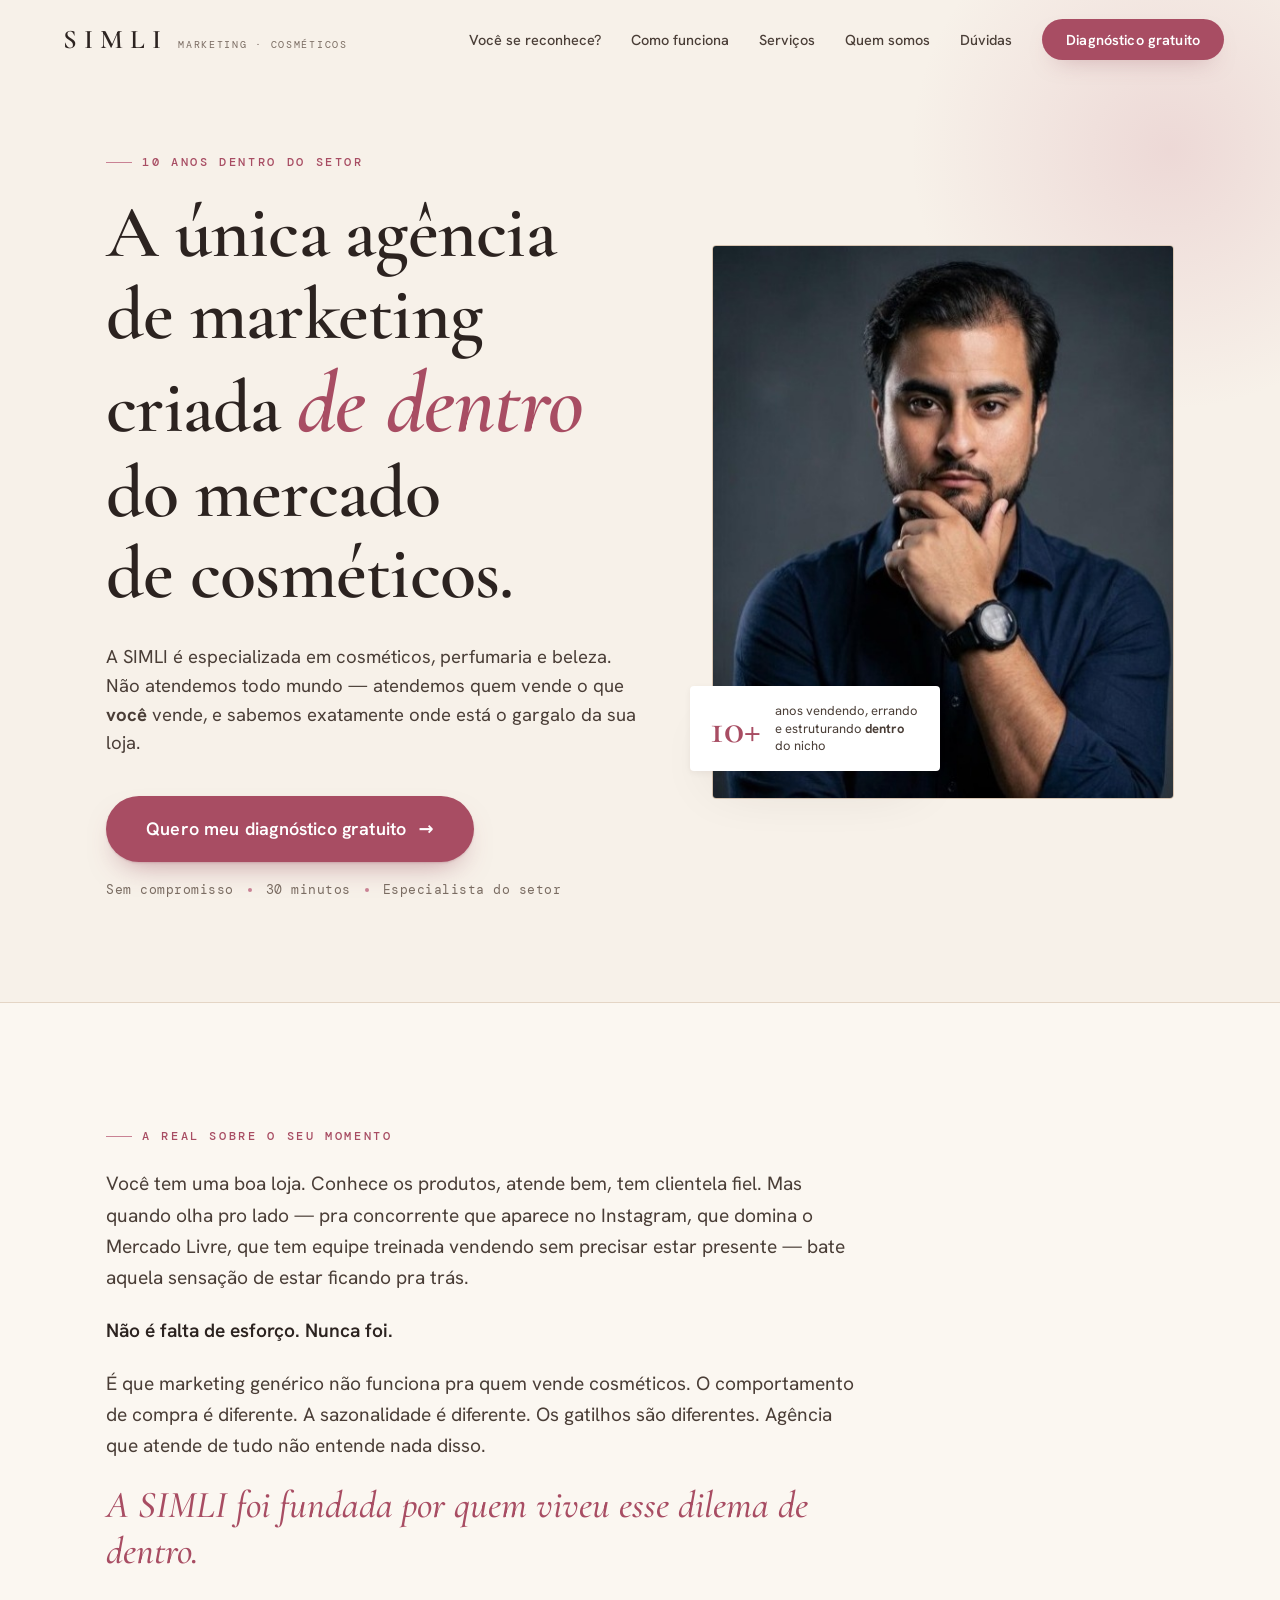
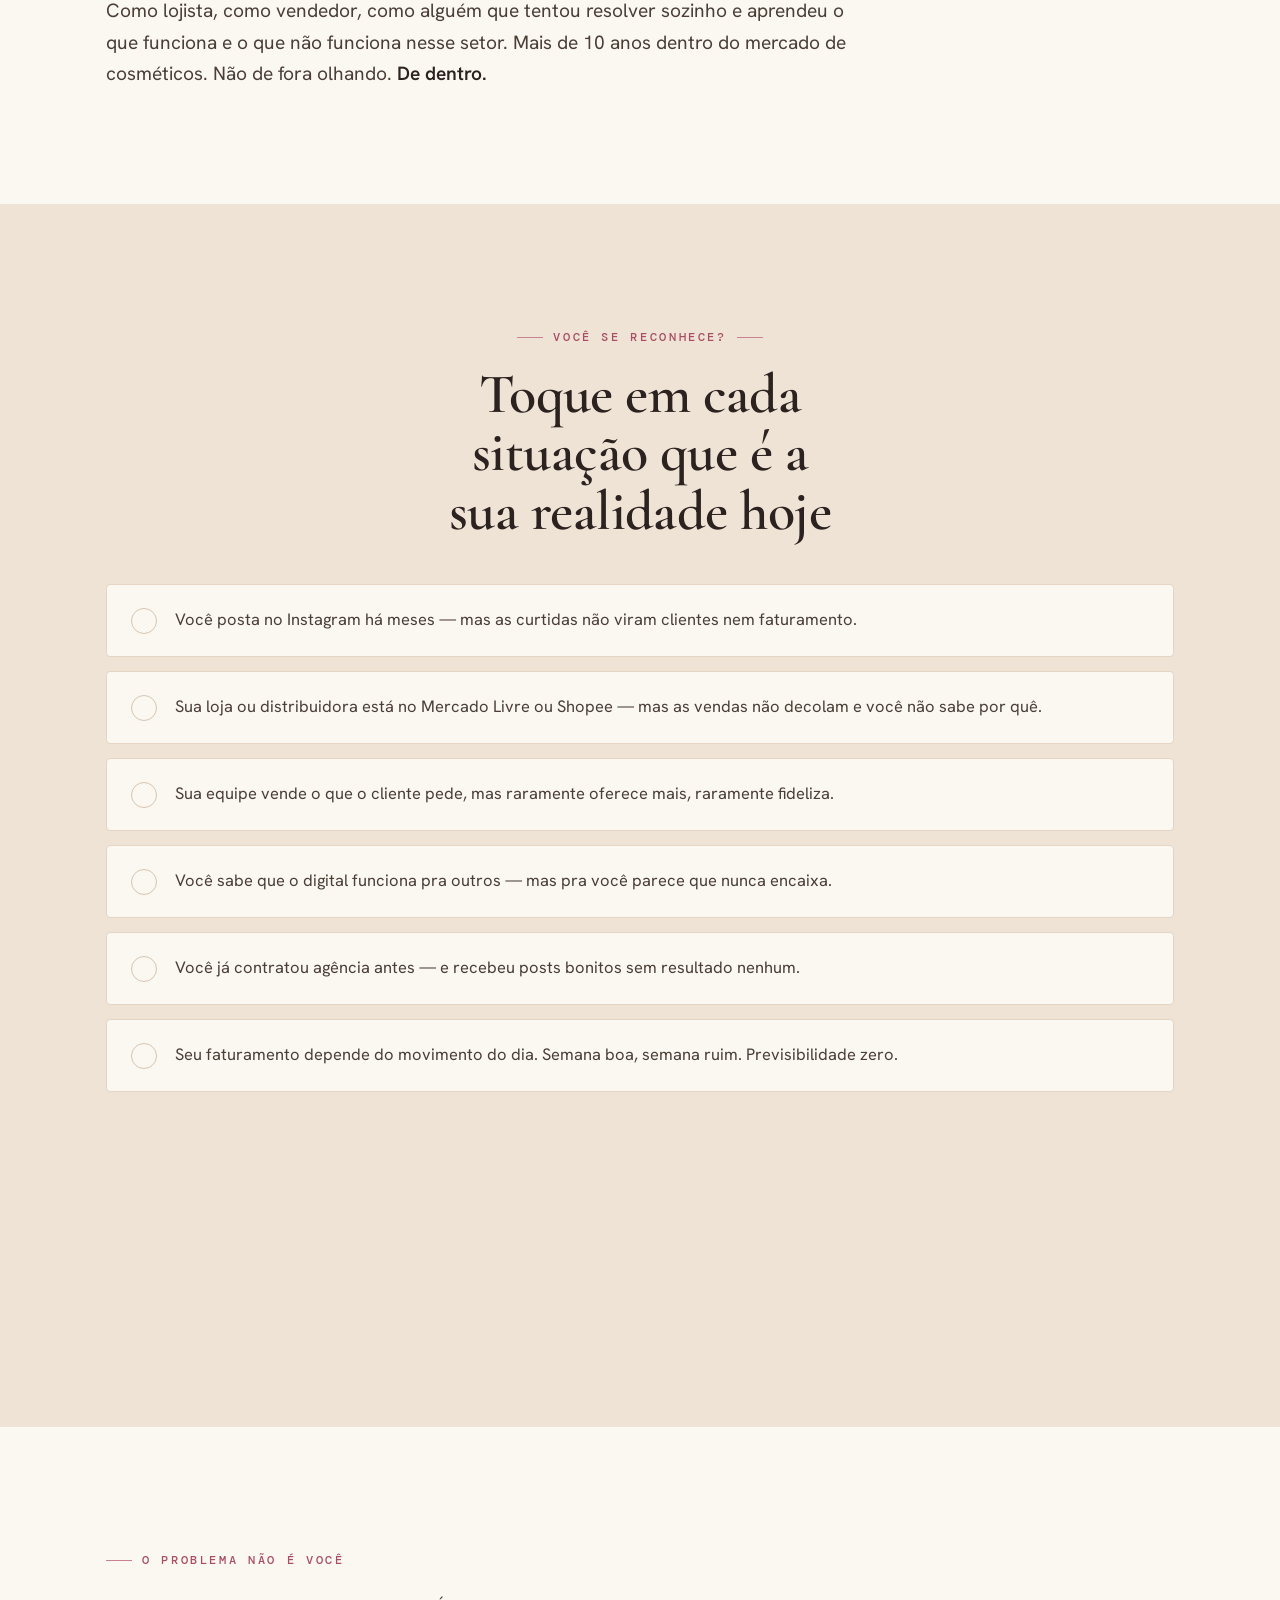
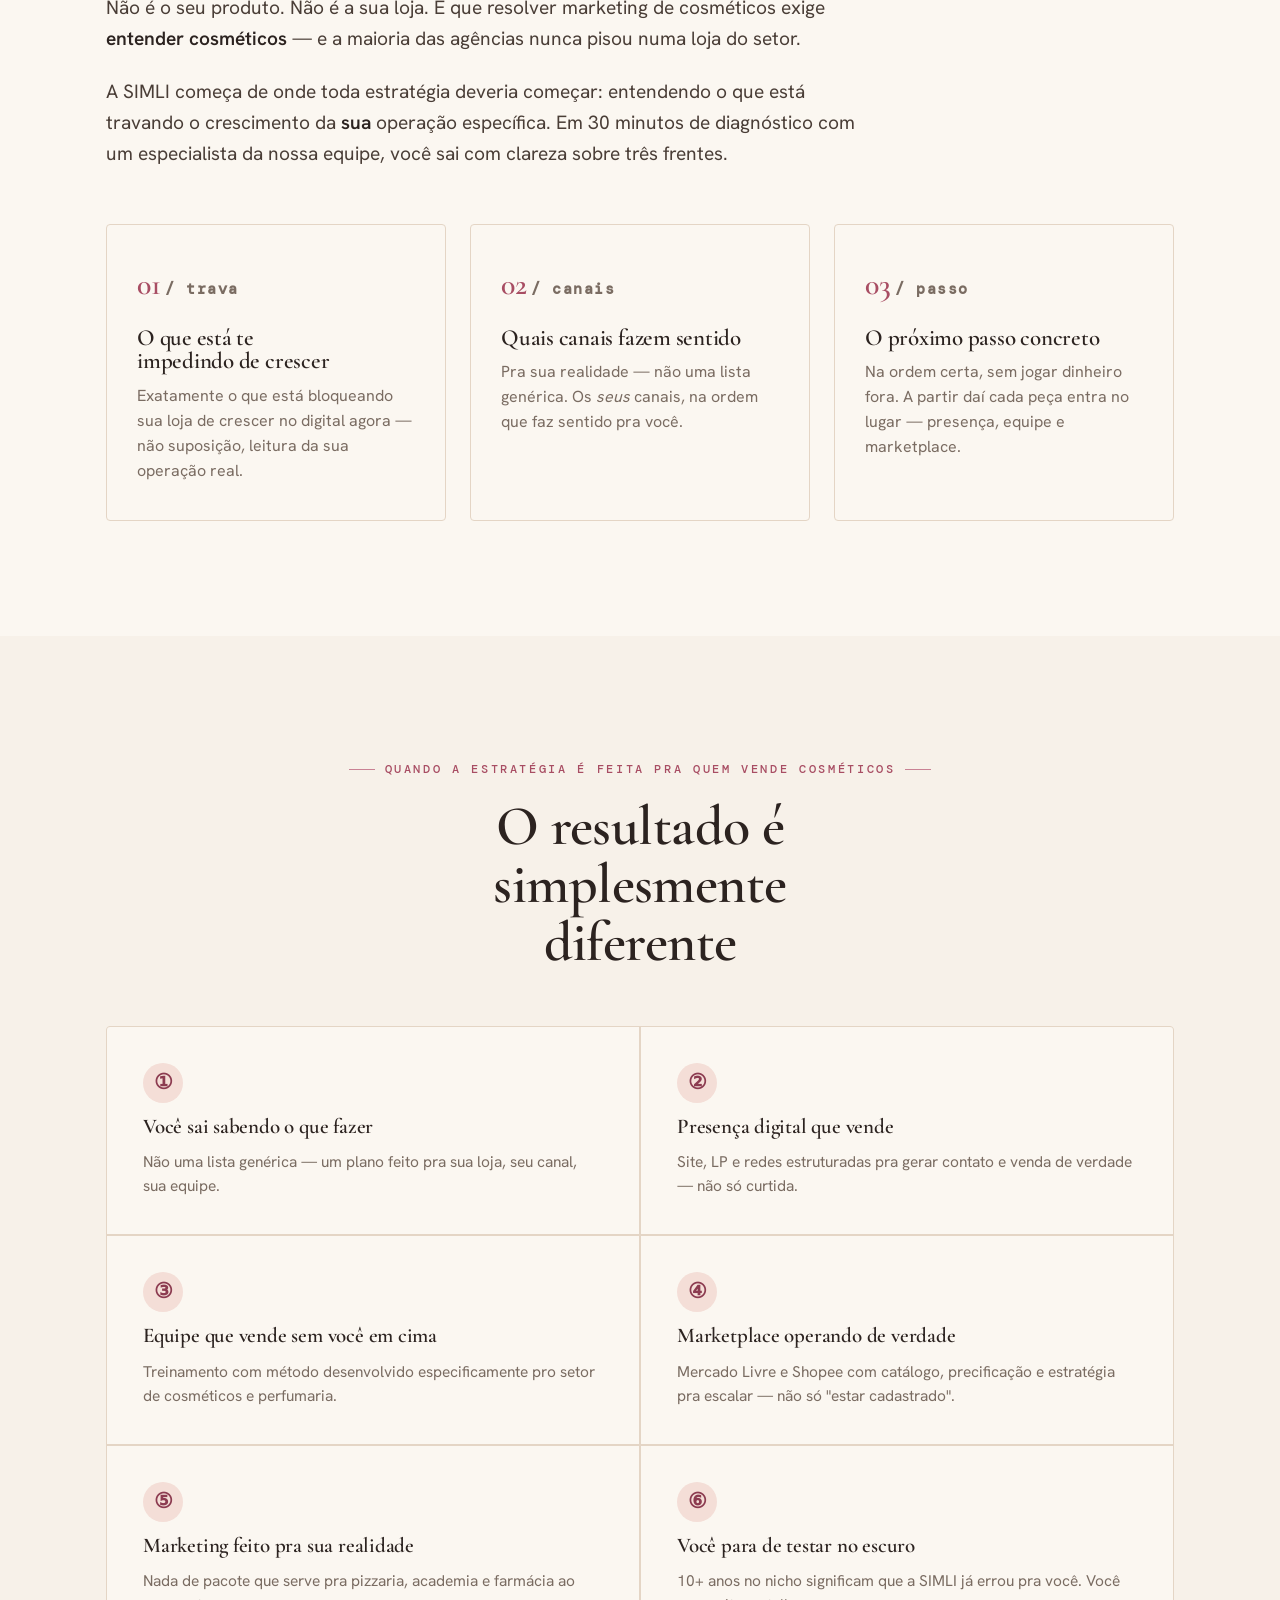
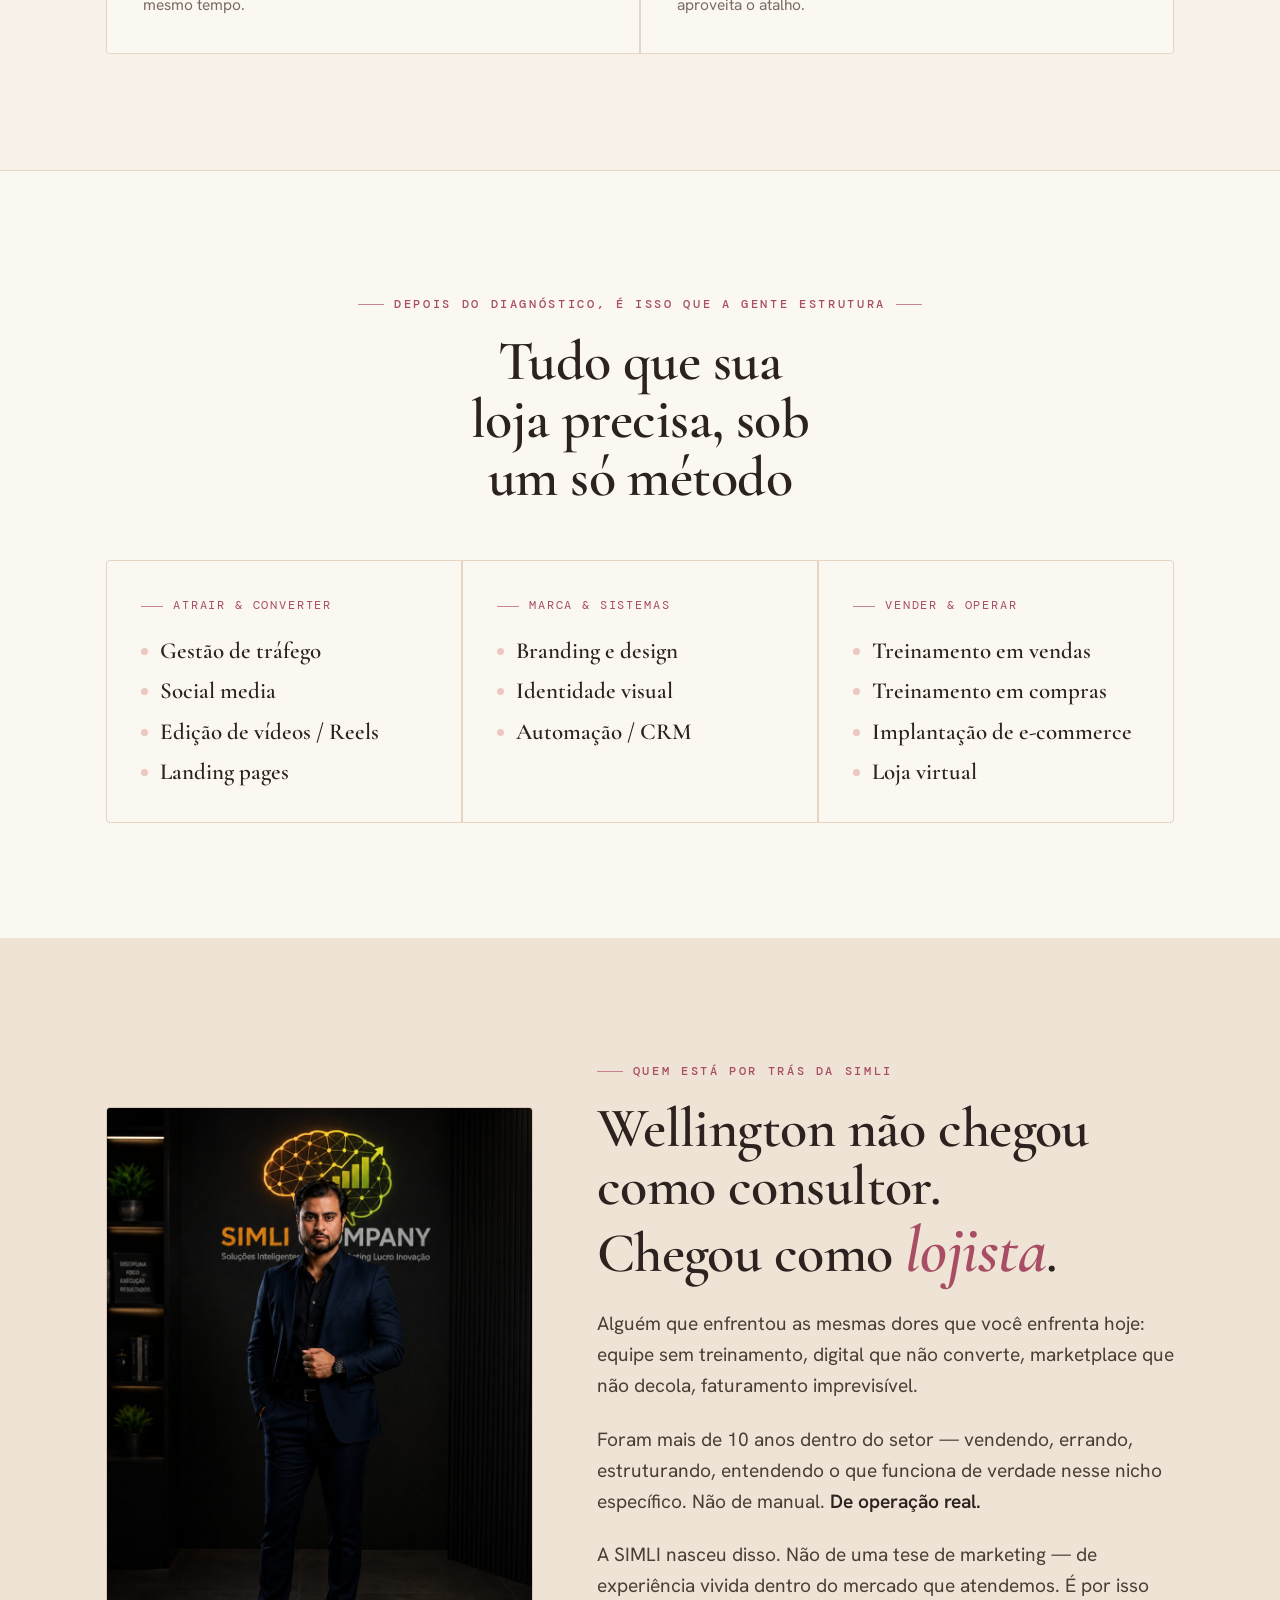
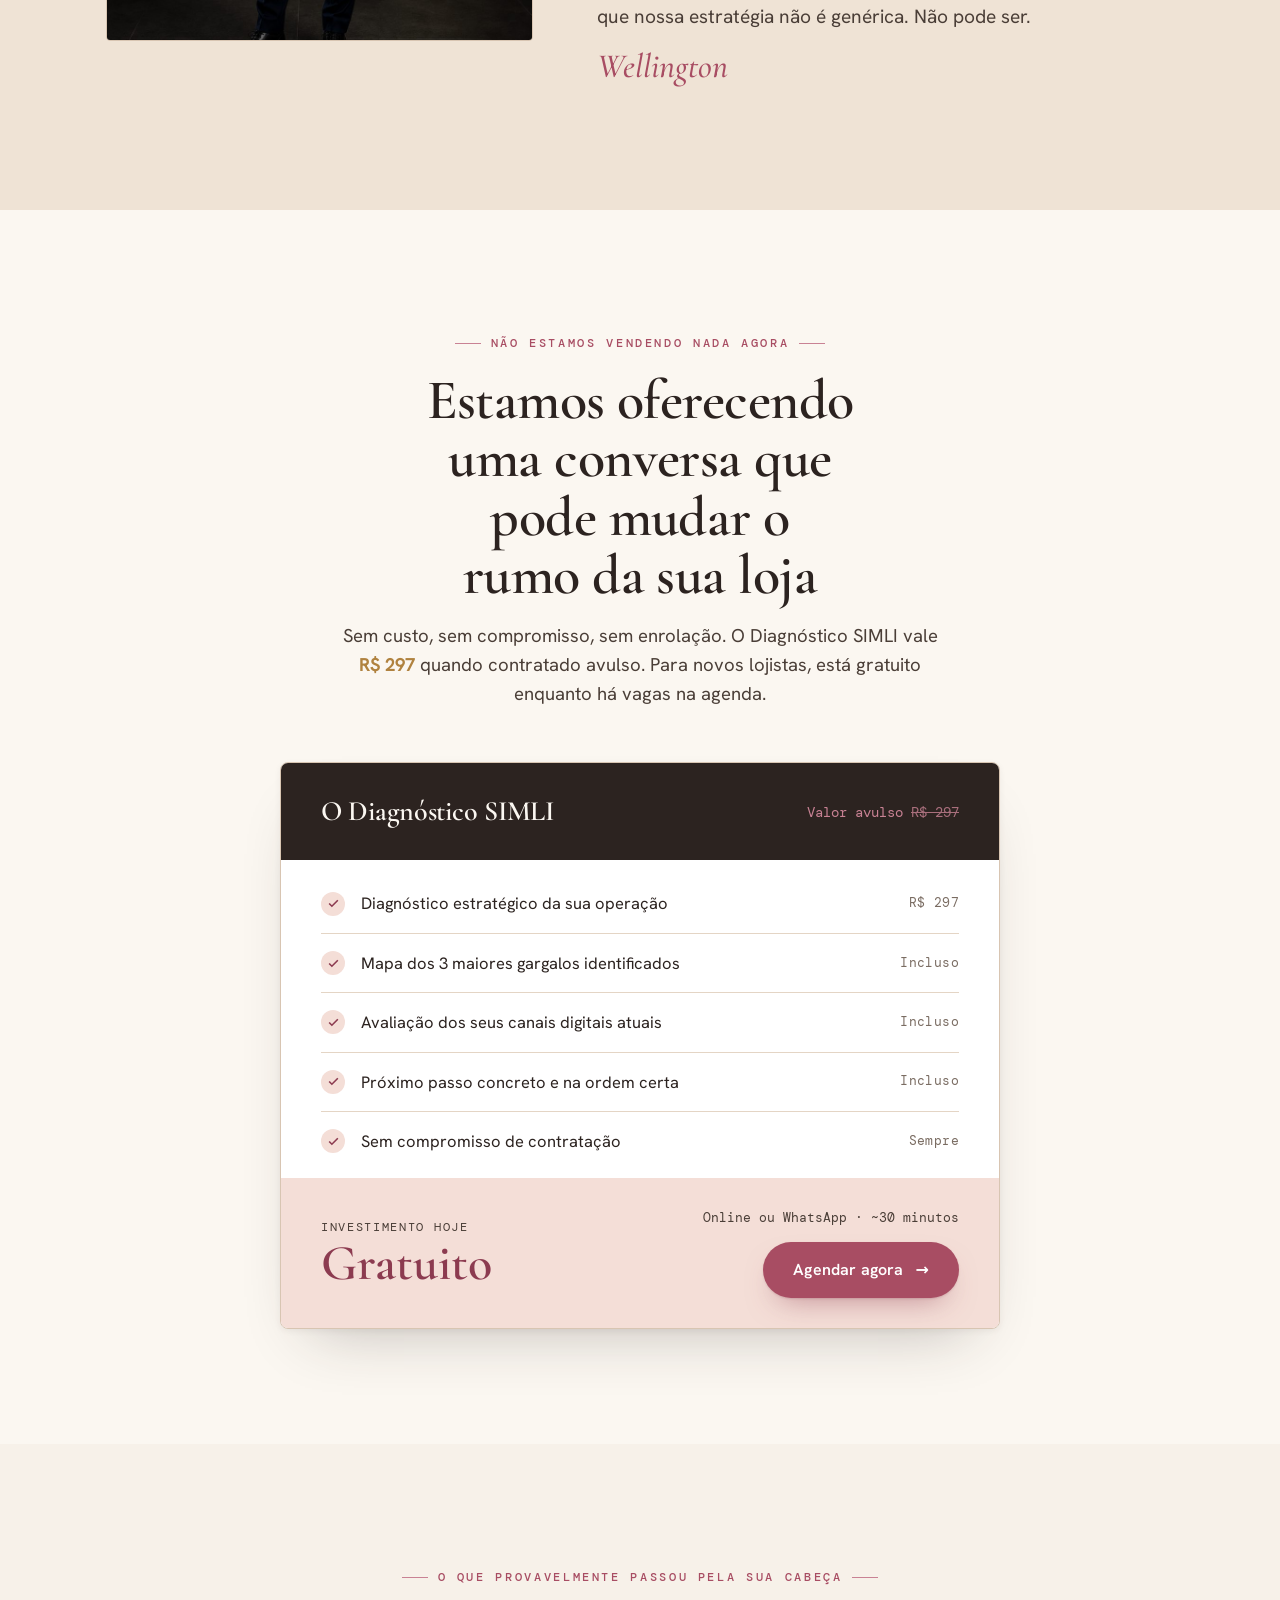
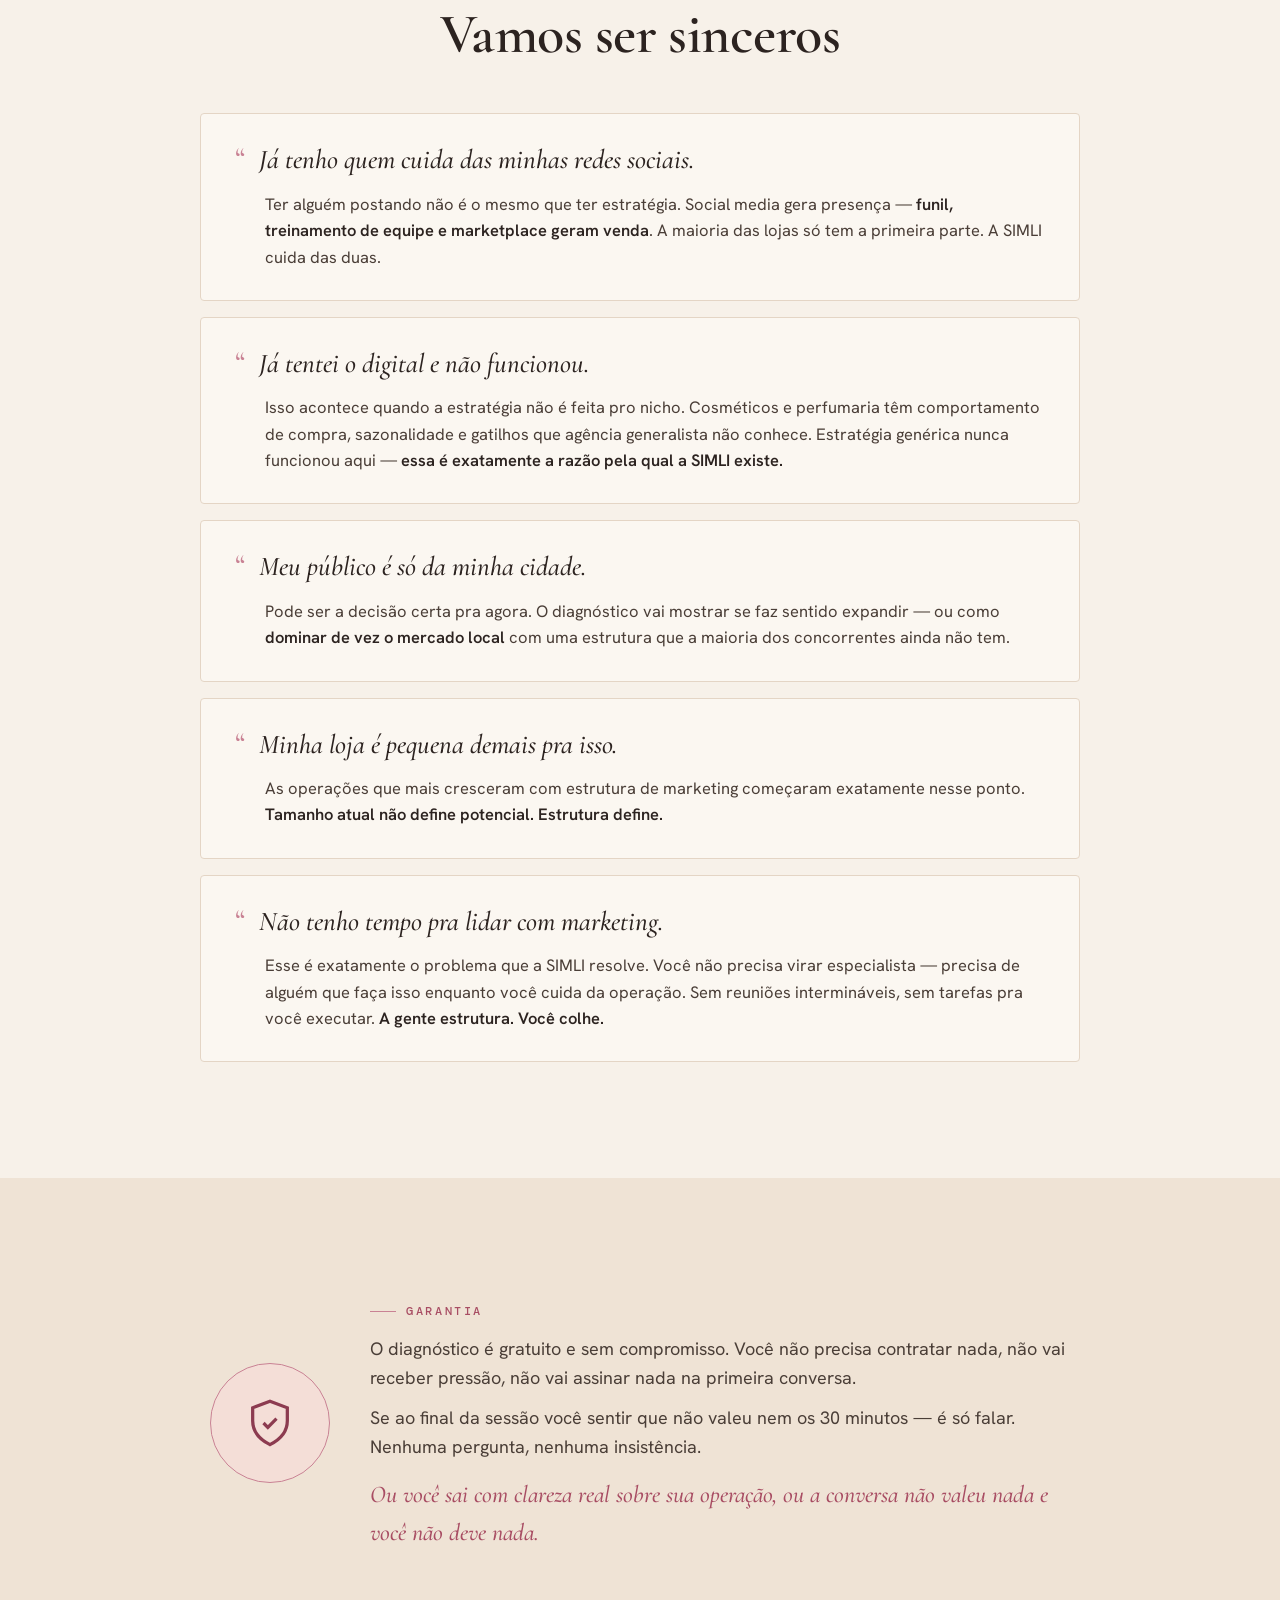
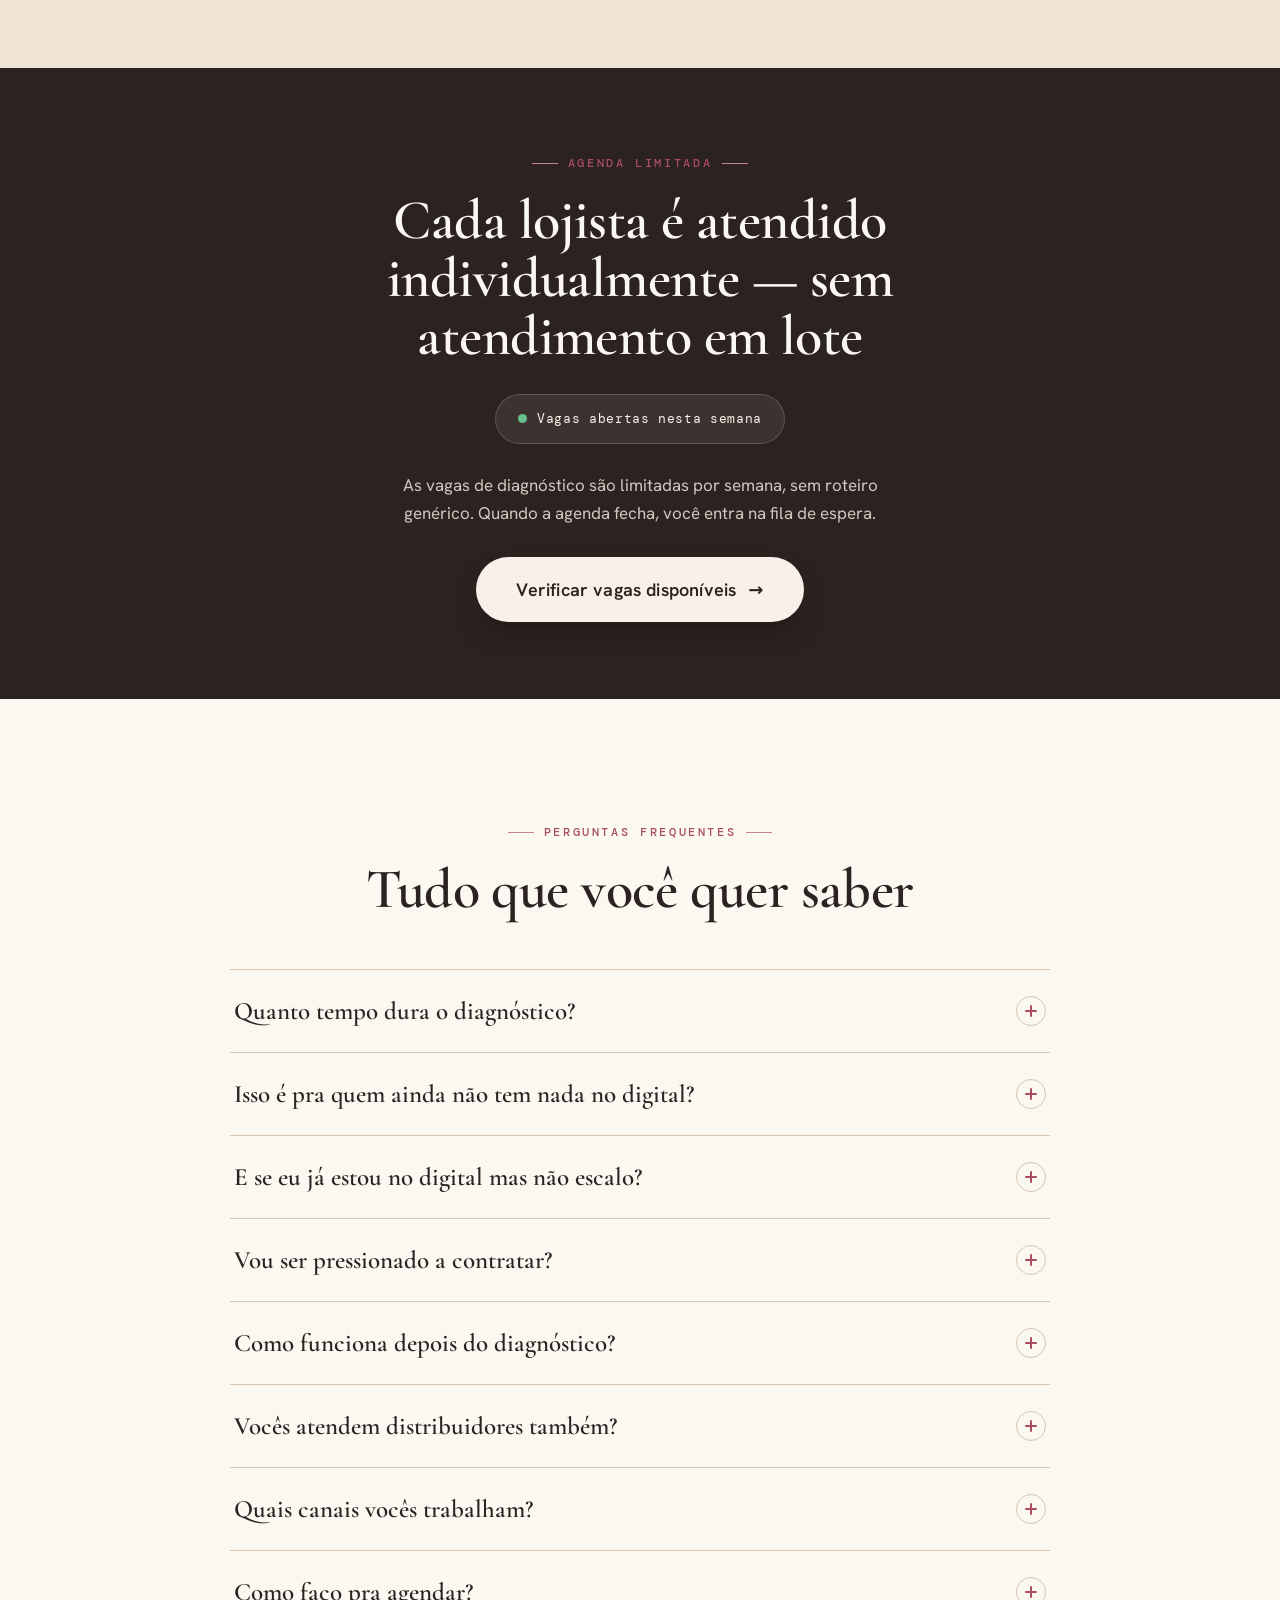
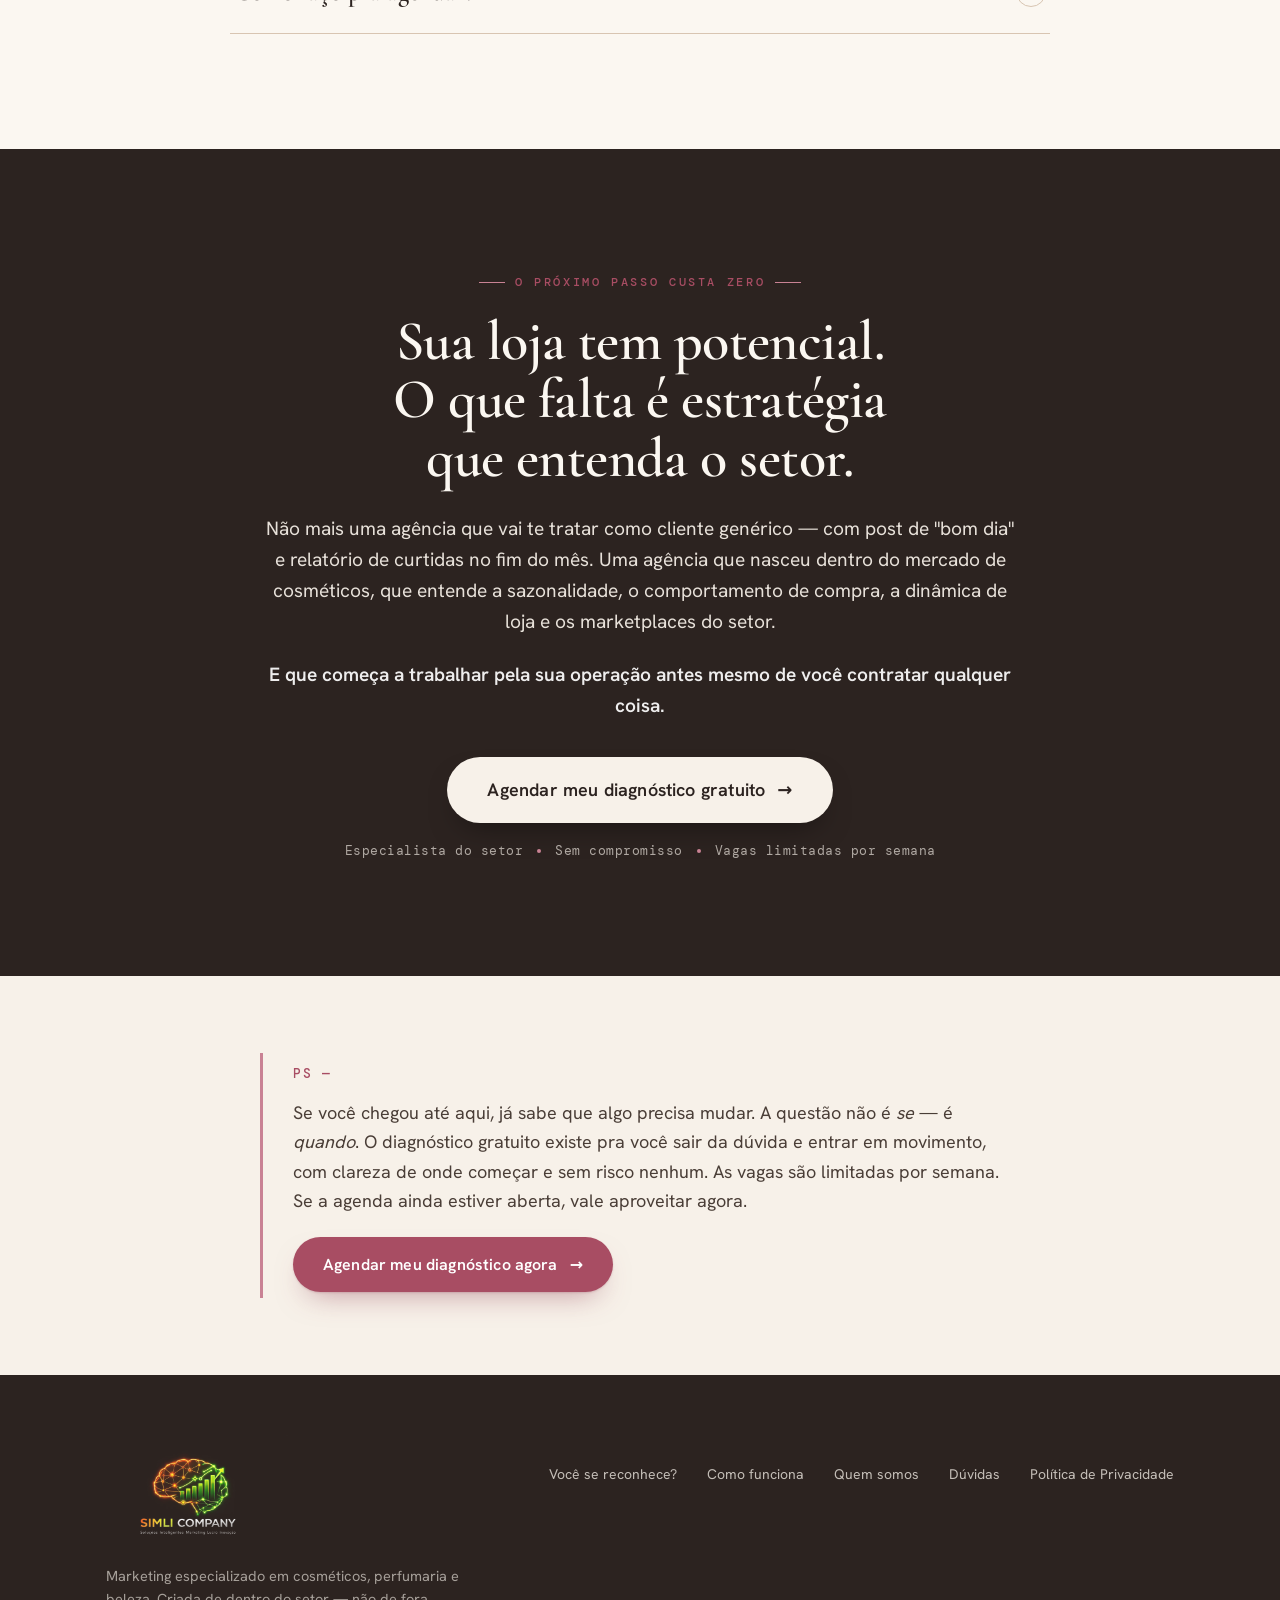
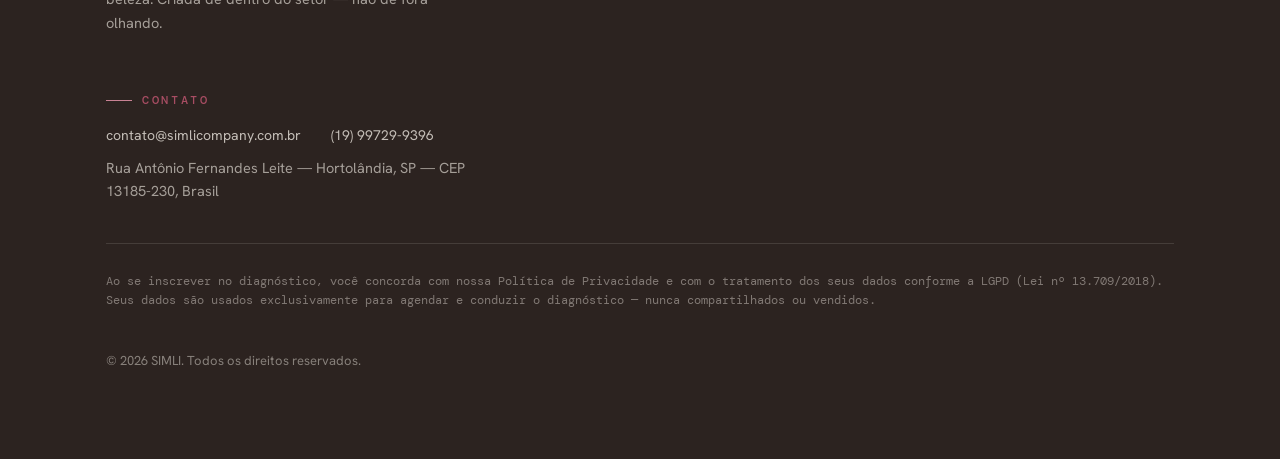
==== commit 1ca681d2: "Update print statement from 'Hello' to 'Goodbye'" ====
--- a/index.html
+++ b/index.html
@@ -173,7 +173,7 @@
   </script>
 
   <script type="__bundler/template">
-"<!DOCTYPE html>\n<html lang=\"pt-BR\"><head>\n<meta charset=\"UTF-8\">\n<meta name=\"viewport\" content=\"width=device-width, initial-scale=1.0\">\n<title>SIMLI — A agência de marketing criada de dentro do mercado de cosméticos<\u002Ftitle>\n<meta name=\"description\" content=\"A SIMLI é a única agência especializada em cosméticos, perfumaria e beleza. Mais de 10 anos dentro do setor. Diagnóstico gratuito da sua loja.\">\n<link rel=\"preconnect\" href=\"https://fonts.googleapis.com\">\n<link rel=\"preconnect\" href=\"https://fonts.gstatic.com\" crossorigin=\"\">\n<style>/* cyrillic-ext */\n@font-face {\n  font-family: 'Cormorant Garamond';\n  font-style: italic;\n  font-weight: 500;\n  font-display: swap;\n  src: url(\"d4e12d95-abf6-488b-9e91-ac6f6c622c46\") format('woff2');\n  unicode-range: U+0460-052F, U+1C80-1C8A, U+20B4, U+2DE0-2DFF, U+A640-A69F, U+FE2E-FE2F;\n}\n/* cyrillic */\n@font-face {\n  font-family: 'Cormorant Garamond';\n  font-style: italic;\n  font-weight: 500;\n  font-display: swap;\n  src: url(\"f1f1f8e4-6855-4e58-bfe2-739776a73c4a\") format('woff2');\n  unicode-range: U+0301, U+0400-045F, U+0490-0491, U+04B0-04B1, U+2116;\n}\n/* vietnamese */\n@font-face {\n  font-family: 'Cormorant Garamond';\n  font-style: italic;\n  font-weight: 500;\n  font-display: swap;\n  src: url(\"e79f99da-fab6-430c-b910-6d59e5413128\") format('woff2');\n  unicode-range: U+0102-0103, U+0110-0111, U+0128-0129, U+0168-0169, U+01A0-01A1, U+01AF-01B0, U+0300-0301, U+0303-0304, U+0308-0309, U+0323, U+0329, U+1EA0-1EF9, U+20AB;\n}\n/* latin-ext */\n@font-face {\n  font-family: 'Cormorant Garamond';\n  font-style: italic;\n  font-weight: 500;\n  font-display: swap;\n  src: url(\"5a9785ba-6051-4adb-90fa-0588bae64407\") format('woff2');\n  unicode-range: U+0100-02BA, U+02BD-02C5, U+02C7-02CC, U+02CE-02D7, U+02DD-02FF, U+0304, U+0308, U+0329, U+1D00-1DBF, U+1E00-1E9F, U+1EF2-1EFF, U+2020, U+20A0-20AB, U+20AD-20C0, U+2113, U+2C60-2C7F, U+A720-A7FF;\n}\n/* latin */\n@font-face {\n  font-family: 'Cormorant Garamond';\n  font-style: italic;\n  font-weight: 500;\n  font-display: swap;\n  src: url(\"38bb404c-d430-43b1-a9a0-bb7058edd2c5\") format('woff2');\n  unicode-range: U+0000-00FF, U+0131, U+0152-0153, U+02BB-02BC, U+02C6, U+02DA, U+02DC, U+0304, U+0308, U+0329, U+2000-206F, U+20AC, U+2122, U+2191, U+2193, U+2212, U+2215, U+FEFF, U+FFFD;\n}\n/* cyrillic-ext */\n@font-face {\n  font-family: 'Cormorant Garamond';\n  font-style: italic;\n  font-weight: 600;\n  font-display: swap;\n  src: url(\"d4e12d95-abf6-488b-9e91-ac6f6c622c46\") format('woff2');\n  unicode-range: U+0460-052F, U+1C80-1C8A, U+20B4, U+2DE0-2DFF, U+A640-A69F, U+FE2E-FE2F;\n}\n/* cyrillic */\n@font-face {\n  font-family: 'Cormorant Garamond';\n  font-style: italic;\n  font-weight: 600;\n  font-display: swap;\n  src: url(\"f1f1f8e4-6855-4e58-bfe2-739776a73c4a\") format('woff2');\n  unicode-range: U+0301, U+0400-045F, U+0490-0491, U+04B0-04B1, U+2116;\n}\n/* vietnamese */\n@font-face {\n  font-family: 'Cormorant Garamond';\n  font-style: italic;\n  font-weight: 600;\n  font-display: swap;\n  src: url(\"e79f99da-fab6-430c-b910-6d59e5413128\") format('woff2');\n  unicode-range: U+0102-0103, U+0110-0111, U+0128-0129, U+0168-0169, U+01A0-01A1, U+01AF-01B0, U+0300-0301, U+0303-0304, U+0308-0309, U+0323, U+0329, U+1EA0-1EF9, U+20AB;\n}\n/* latin-ext */\n@font-face {\n  font-family: 'Cormorant Garamond';\n  font-style: italic;\n  font-weight: 600;\n  font-display: swap;\n  src: url(\"5a9785ba-6051-4adb-90fa-0588bae64407\") format('woff2');\n  unicode-range: U+0100-02BA, U+02BD-02C5, U+02C7-02CC, U+02CE-02D7, U+02DD-02FF, U+0304, U+0308, U+0329, U+1D00-1DBF, U+1E00-1E9F, U+1EF2-1EFF, U+2020, U+20A0-20AB, U+20AD-20C0, U+2113, U+2C60-2C7F, U+A720-A7FF;\n}\n/* latin */\n@font-face {\n  font-family: 'Cormorant Garamond';\n  font-style: italic;\n  font-weight: 600;\n  font-display: swap;\n  src: url(\"38bb404c-d430-43b1-a9a0-bb7058edd2c5\") format('woff2');\n  unicode-range: U+0000-00FF, U+0131, U+0152-0153, U+02BB-02BC, U+02C6, U+02DA, U+02DC, U+0304, U+0308, U+0329, U+2000-206F, U+20AC, U+2122, U+2191, U+2193, U+2212, U+2215, U+FEFF, U+FFFD;\n}\n/* cyrillic-ext */\n@font-face {\n  font-family: 'Cormorant Garamond';\n  font-style: normal;\n  font-weight: 500;\n  font-display: swap;\n  src: url(\"070a9c66-7194-4718-a2e1-0d5d29d59316\") format('woff2');\n  unicode-range: U+0460-052F, U+1C80-1C8A, U+20B4, U+2DE0-2DFF, U+A640-A69F, U+FE2E-FE2F;\n}\n/* cyrillic */\n@font-face {\n  font-family: 'Cormorant Garamond';\n  font-style: normal;\n  font-weight: 500;\n  font-display: swap;\n  src: url(\"a5cabdf0-7811-4abc-9cbb-1e35c4406abf\") format('woff2');\n  unicode-range: U+0301, U+0400-045F, U+0490-0491, U+04B0-04B1, U+2116;\n}\n/* vietnamese */\n@font-face {\n  font-family: 'Cormorant Garamond';\n  font-style: normal;\n  font-weight: 500;\n  font-display: swap;\n  src: url(\"523ea0b7-5474-43f6-a9c2-c3027cf83f85\") format('woff2');\n  unicode-range: U+0102-0103, U+0110-0111, U+0128-0129, U+0168-0169, U+01A0-01A1, U+01AF-01B0, U+0300-0301, U+0303-0304, U+0308-0309, U+0323, U+0329, U+1EA0-1EF9, U+20AB;\n}\n/* latin-ext */\n@font-face {\n  font-family: 'Cormorant Garamond';\n  font-style: normal;\n  font-weight: 500;\n  font-display: swap;\n  src: url(\"2a7bd528-8c7a-46af-981b-2b1bb47dc74e\") format('woff2');\n  unicode-range: U+0100-02BA, U+02BD-02C5, U+02C7-02CC, U+02CE-02D7, U+02DD-02FF, U+0304, U+0308, U+0329, U+1D00-1DBF, U+1E00-1E9F, U+1EF2-1EFF, U+2020, U+20A0-20AB, U+20AD-20C0, U+2113, U+2C60-2C7F, U+A720-A7FF;\n}\n/* latin */\n@font-face {\n  font-family: 'Cormorant Garamond';\n  font-style: normal;\n  font-weight: 500;\n  font-display: swap;\n  src: url(\"27aa8b7f-1cc0-45d7-93a9-a85452b7379f\") format('woff2');\n  unicode-range: U+0000-00FF, U+0131, U+0152-0153, U+02BB-02BC, U+02C6, U+02DA, U+02DC, U+0304, U+0308, U+0329, U+2000-206F, U+20AC, U+2122, U+2191, U+2193, U+2212, U+2215, U+FEFF, U+FFFD;\n}\n/* cyrillic-ext */\n@font-face {\n  font-family: 'Cormorant Garamond';\n  font-style: normal;\n  font-weight: 600;\n  font-display: swap;\n  src: url(\"070a9c66-7194-4718-a2e1-0d5d29d59316\") format('woff2');\n  unicode-range: U+0460-052F, U+1C80-1C8A, U+20B4, U+2DE0-2DFF, U+A640-A69F, U+FE2E-FE2F;\n}\n/* cyrillic */\n@font-face {\n  font-family: 'Cormorant Garamond';\n  font-style: normal;\n  font-weight: 600;\n  font-display: swap;\n  src: url(\"a5cabdf0-7811-4abc-9cbb-1e35c4406abf\") format('woff2');\n  unicode-range: U+0301, U+0400-045F, U+0490-0491, U+04B0-04B1, U+2116;\n}\n/* vietnamese */\n@font-face {\n  font-family: 'Cormorant Garamond';\n  font-style: normal;\n  font-weight: 600;\n  font-display: swap;\n  src: url(\"523ea0b7-5474-43f6-a9c2-c3027cf83f85\") format('woff2');\n  unicode-range: U+0102-0103, U+0110-0111, U+0128-0129, U+0168-0169, U+01A0-01A1, U+01AF-01B0, U+0300-0301, U+0303-0304, U+0308-0309, U+0323, U+0329, U+1EA0-1EF9, U+20AB;\n}\n/* latin-ext */\n@font-face {\n  font-family: 'Cormorant Garamond';\n  font-style: normal;\n  font-weight: 600;\n  font-display: swap;\n  src: url(\"2a7bd528-8c7a-46af-981b-2b1bb47dc74e\") format('woff2');\n  unicode-range: U+0100-02BA, U+02BD-02C5, U+02C7-02CC, U+02CE-02D7, U+02DD-02FF, U+0304, U+0308, U+0329, U+1D00-1DBF, U+1E00-1E9F, U+1EF2-1EFF, U+2020, U+20A0-20AB, U+20AD-20C0, U+2113, U+2C60-2C7F, U+A720-A7FF;\n}\n/* latin */\n@font-face {\n  font-family: 'Cormorant Garamond';\n  font-style: normal;\n  font-weight: 600;\n  font-display: swap;\n  src: url(\"27aa8b7f-1cc0-45d7-93a9-a85452b7379f\") format('woff2');\n  unicode-range: U+0000-00FF, U+0131, U+0152-0153, U+02BB-02BC, U+02C6, U+02DA, U+02DC, U+0304, U+0308, U+0329, U+2000-206F, U+20AC, U+2122, U+2191, U+2193, U+2212, U+2215, U+FEFF, U+FFFD;\n}\n/* cyrillic-ext */\n@font-face {\n  font-family: 'Cormorant Garamond';\n  font-style: normal;\n  font-weight: 700;\n  font-display: swap;\n  src: url(\"070a9c66-7194-4718-a2e1-0d5d29d59316\") format('woff2');\n  unicode-range: U+0460-052F, U+1C80-1C8A, U+20B4, U+2DE0-2DFF, U+A640-A69F, U+FE2E-FE2F;\n}\n/* cyrillic */\n@font-face {\n  font-family: 'Cormorant Garamond';\n  font-style: normal;\n  font-weight: 700;\n  font-display: swap;\n  src: url(\"a5cabdf0-7811-4abc-9cbb-1e35c4406abf\") format('woff2');\n  unicode-range: U+0301, U+0400-045F, U+0490-0491, U+04B0-04B1, U+2116;\n}\n/* vietnamese */\n@font-face {\n  font-family: 'Cormorant Garamond';\n  font-style: normal;\n  font-weight: 700;\n  font-display: swap;\n  src: url(\"523ea0b7-5474-43f6-a9c2-c3027cf83f85\") format('woff2');\n  unicode-range: U+0102-0103, U+0110-0111, U+0128-0129, U+0168-0169, U+01A0-01A1, U+01AF-01B0, U+0300-0301, U+0303-0304, U+0308-0309, U+0323, U+0329, U+1EA0-1EF9, U+20AB;\n}\n/* latin-ext */\n@font-face {\n  font-family: 'Cormorant Garamond';\n  font-style: normal;\n  font-weight: 700;\n  font-display: swap;\n  src: url(\"2a7bd528-8c7a-46af-981b-2b1bb47dc74e\") format('woff2');\n  unicode-range: U+0100-02BA, U+02BD-02C5, U+02C7-02CC, U+02CE-02D7, U+02DD-02FF, U+0304, U+0308, U+0329, U+1D00-1DBF, U+1E00-1E9F, U+1EF2-1EFF, U+2020, U+20A0-20AB, U+20AD-20C0, U+2113, U+2C60-2C7F, U+A720-A7FF;\n}\n/* latin */\n@font-face {\n  font-family: 'Cormorant Garamond';\n  font-style: normal;\n  font-weight: 700;\n  font-display: swap;\n  src: url(\"27aa8b7f-1cc0-45d7-93a9-a85452b7379f\") format('woff2');\n  unicode-range: U+0000-00FF, U+0131, U+0152-0153, U+02BB-02BC, U+02C6, U+02DA, U+02DC, U+0304, U+0308, U+0329, U+2000-206F, U+20AC, U+2122, U+2191, U+2193, U+2212, U+2215, U+FEFF, U+FFFD;\n}\n/* latin-ext */\n@font-face {\n  font-family: 'DM Mono';\n  font-style: normal;\n  font-weight: 400;\n  font-display: swap;\n  src: url(\"e811ffd6-f5d5-40f7-a243-86e0e505993b\") format('woff2');\n  unicode-range: U+0100-02BA, U+02BD-02C5, U+02C7-02CC, U+02CE-02D7, U+02DD-02FF, U+0304, U+0308, U+0329, U+1D00-1DBF, U+1E00-1E9F, U+1EF2-1EFF, U+2020, U+20A0-20AB, U+20AD-20C0, U+2113, U+2C60-2C7F, U+A720-A7FF;\n}\n/* latin */\n@font-face {\n  font-family: 'DM Mono';\n  font-style: normal;\n  font-weight: 400;\n  font-display: swap;\n  src: url(\"5f37d472-e97e-4638-94ba-bd450e344077\") format('woff2');\n  unicode-range: U+0000-00FF, U+0131, U+0152-0153, U+02BB-02BC, U+02C6, U+02DA, U+02DC, U+0304, U+0308, U+0329, U+2000-206F, U+20AC, U+2122, U+2191, U+2193, U+2212, U+2215, U+FEFF, U+FFFD;\n}\n/* latin-ext */\n@font-face {\n  font-family: 'DM Mono';\n  font-style: normal;\n  font-weight: 500;\n  font-display: swap;\n  src: url(\"e503b38a-6a49-40cf-9424-c06ea4133b6e\") format('woff2');\n  unicode-range: U+0100-02BA, U+02BD-02C5, U+02C7-02CC, U+02CE-02D7, U+02DD-02FF, U+0304, U+0308, U+0329, U+1D00-1DBF, U+1E00-1E9F, U+1EF2-1EFF, U+2020, U+20A0-20AB, U+20AD-20C0, U+2113, U+2C60-2C7F, U+A720-A7FF;\n}\n/* latin */\n@font-face {\n  font-family: 'DM Mono';\n  font-style: normal;\n  font-weight: 500;\n  font-display: swap;\n  src: url(\"d60b1270-1ef3-45d0-b16b-ab142ea14686\") format('woff2');\n  unicode-range: U+0000-00FF, U+0131, U+0152-0153, U+02BB-02BC, U+02C6, U+02DA, U+02DC, U+0304, U+0308, U+0329, U+2000-206F, U+20AC, U+2122, U+2191, U+2193, U+2212, U+2215, U+FEFF, U+FFFD;\n}\n/* cyrillic-ext */\n@font-face {\n  font-family: 'Hanken Grotesk';\n  font-style: normal;\n  font-weight: 400;\n  font-display: swap;\n  src: url(\"a2dd5550-61c2-4bba-a892-501af117760c\") format('woff2');\n  unicode-range: U+0460-052F, U+1C80-1C8A, U+20B4, U+2DE0-2DFF, U+A640-A69F, U+FE2E-FE2F;\n}\n/* vietnamese */\n@font-face {\n  font-family: 'Hanken Grotesk';\n  font-style: normal;\n  font-weight: 400;\n  font-display: swap;\n  src: url(\"534bc88a-03ea-4411-9619-e3b979a26271\") format('woff2');\n  unicode-range: U+0102-0103, U+0110-0111, U+0128-0129, U+0168-0169, U+01A0-01A1, U+01AF-01B0, U+0300-0301, U+0303-0304, U+0308-0309, U+0323, U+0329, U+1EA0-1EF9, U+20AB;\n}\n/* latin-ext */\n@font-face {\n  font-family: 'Hanken Grotesk';\n  font-style: normal;\n  font-weight: 400;\n  font-display: swap;\n  src: url(\"3adcef9a-145d-44db-896a-01fbcc606279\") format('woff2');\n  unicode-range: U+0100-02BA, U+02BD-02C5, U+02C7-02CC, U+02CE-02D7, U+02DD-02FF, U+0304, U+0308, U+0329, U+1D00-1DBF, U+1E00-1E9F, U+1EF2-1EFF, U+2020, U+20A0-20AB, U+20AD-20C0, U+2113, U+2C60-2C7F, U+A720-A7FF;\n}\n/* latin */\n@font-face {\n  font-family: 'Hanken Grotesk';\n  font-style: normal;\n  font-weight: 400;\n  font-display: swap;\n  src: url(\"5d9a4ed7-514a-4fc4-95a8-a013e12f5362\") format('woff2');\n  unicode-range: U+0000-00FF, U+0131, U+0152-0153, U+02BB-02BC, U+02C6, U+02DA, U+02DC, U+0304, U+0308, U+0329, U+2000-206F, U+20AC, U+2122, U+2191, U+2193, U+2212, U+2215, U+FEFF, U+FFFD;\n}\n/* cyrillic-ext */\n@font-face {\n  font-family: 'Hanken Grotesk';\n  font-style: normal;\n  font-weight: 500;\n  font-display: swap;\n  src: url(\"a2dd5550-61c2-4bba-a892-501af117760c\") format('woff2');\n  unicode-range: U+0460-052F, U+1C80-1C8A, U+20B4, U+2DE0-2DFF, U+A640-A69F, U+FE2E-FE2F;\n}\n/* vietnamese */\n@font-face {\n  font-family: 'Hanken Grotesk';\n  font-style: normal;\n  font-weight: 500;\n  font-display: swap;\n  src: url(\"534bc88a-03ea-4411-9619-e3b979a26271\") format('woff2');\n  unicode-range: U+0102-0103, U+0110-0111, U+0128-0129, U+0168-0169, U+01A0-01A1, U+01AF-01B0, U+0300-0301, U+0303-0304, U+0308-0309, U+0323, U+0329, U+1EA0-1EF9, U+20AB;\n}\n/* latin-ext */\n@font-face {\n  font-family: 'Hanken Grotesk';\n  font-style: normal;\n  font-weight: 500;\n  font-display: swap;\n  src: url(\"3adcef9a-145d-44db-896a-01fbcc606279\") format('woff2');\n  unicode-range: U+0100-02BA, U+02BD-02C5, U+02C7-02CC, U+02CE-02D7, U+02DD-02FF, U+0304, U+0308, U+0329, U+1D00-1DBF, U+1E00-1E9F, U+1EF2-1EFF, U+2020, U+20A0-20AB, U+20AD-20C0, U+2113, U+2C60-2C7F, U+A720-A7FF;\n}\n/* latin */\n@font-face {\n  font-family: 'Hanken Grotesk';\n  font-style: normal;\n  font-weight: 500;\n  font-display: swap;\n  src: url(\"5d9a4ed7-514a-4fc4-95a8-a013e12f5362\") format('woff2');\n  unicode-range: U+0000-00FF, U+0131, U+0152-0153, U+02BB-02BC, U+02C6, U+02DA, U+02DC, U+0304, U+0308, U+0329, U+2000-206F, U+20AC, U+2122, U+2191, U+2193, U+2212, U+2215, U+FEFF, U+FFFD;\n}\n/* cyrillic-ext */\n@font-face {\n  font-family: 'Hanken Grotesk';\n  font-style: normal;\n  font-weight: 600;\n  font-display: swap;\n  src: url(\"a2dd5550-61c2-4bba-a892-501af117760c\") format('woff2');\n  unicode-range: U+0460-052F, U+1C80-1C8A, U+20B4, U+2DE0-2DFF, U+A640-A69F, U+FE2E-FE2F;\n}\n/* vietnamese */\n@font-face {\n  font-family: 'Hanken Grotesk';\n  font-style: normal;\n  font-weight: 600;\n  font-display: swap;\n  src: url(\"534bc88a-03ea-4411-9619-e3b979a26271\") format('woff2');\n  unicode-range: U+0102-0103, U+0110-0111, U+0128-0129, U+0168-0169, U+01A0-01A1, U+01AF-01B0, U+0300-0301, U+0303-0304, U+0308-0309, U+0323, U+0329, U+1EA0-1EF9, U+20AB;\n}\n/* latin-ext */\n@font-face {\n  font-family: 'Hanken Grotesk';\n  font-style: normal;\n  font-weight: 600;\n  font-display: swap;\n  src: url(\"3adcef9a-145d-44db-896a-01fbcc606279\") format('woff2');\n  unicode-range: U+0100-02BA, U+02BD-02C5, U+02C7-02CC, U+02CE-02D7, U+02DD-02FF, U+0304, U+0308, U+0329, U+1D00-1DBF, U+1E00-1E9F, U+1EF2-1EFF, U+2020, U+20A0-20AB, U+20AD-20C0, U+2113, U+2C60-2C7F, U+A720-A7FF;\n}\n/* latin */\n@font-face {\n  font-family: 'Hanken Grotesk';\n  font-style: normal;\n  font-weight: 600;\n  font-display: swap;\n  src: url(\"5d9a4ed7-514a-4fc4-95a8-a013e12f5362\") format('woff2');\n  unicode-range: U+0000-00FF, U+0131, U+0152-0153, U+02BB-02BC, U+02C6, U+02DA, U+02DC, U+0304, U+0308, U+0329, U+2000-206F, U+20AC, U+2122, U+2191, U+2193, U+2212, U+2215, U+FEFF, U+FFFD;\n}\n/* cyrillic-ext */\n@font-face {\n  font-family: 'Hanken Grotesk';\n  font-style: normal;\n  font-weight: 700;\n  font-display: swap;\n  src: url(\"a2dd5550-61c2-4bba-a892-501af117760c\") format('woff2');\n  unicode-range: U+0460-052F, U+1C80-1C8A, U+20B4, U+2DE0-2DFF, U+A640-A69F, U+FE2E-FE2F;\n}\n/* vietnamese */\n@font-face {\n  font-family: 'Hanken Grotesk';\n  font-style: normal;\n  font-weight: 700;\n  font-display: swap;\n  src: url(\"534bc88a-03ea-4411-9619-e3b979a26271\") format('woff2');\n  unicode-range: U+0102-0103, U+0110-0111, U+0128-0129, U+0168-0169, U+01A0-01A1, U+01AF-01B0, U+0300-0301, U+0303-0304, U+0308-0309, U+0323, U+0329, U+1EA0-1EF9, U+20AB;\n}\n/* latin-ext */\n@font-face {\n  font-family: 'Hanken Grotesk';\n  font-style: normal;\n  font-weight: 700;\n  font-display: swap;\n  src: url(\"3adcef9a-145d-44db-896a-01fbcc606279\") format('woff2');\n  unicode-range: U+0100-02BA, U+02BD-02C5, U+02C7-02CC, U+02CE-02D7, U+02DD-02FF, U+0304, U+0308, U+0329, U+1D00-1DBF, U+1E00-1E9F, U+1EF2-1EFF, U+2020, U+20A0-20AB, U+20AD-20C0, U+2113, U+2C60-2C7F, U+A720-A7FF;\n}\n/* latin */\n@font-face {\n  font-family: 'Hanken Grotesk';\n  font-style: normal;\n  font-weight: 700;\n  font-display: swap;\n  src: url(\"5d9a4ed7-514a-4fc4-95a8-a013e12f5362\") format('woff2');\n  unicode-range: U+0000-00FF, U+0131, U+0152-0153, U+02BB-02BC, U+02C6, U+02DA, U+02DC, U+0304, U+0308, U+0329, U+2000-206F, U+20AC, U+2122, U+2191, U+2193, U+2212, U+2215, U+FEFF, U+FFFD;\n}\n<\u002Fstyle>\n<style>/* ============================================================\n   SIMLI — Landing Page\n   Sistema: serifa editorial + sans humanista + mono estrutural\n   Paleta: creme / areia / blush + rosa primário + ouro discreto\n   ============================================================ */\n\n:root {\n  /* color */\n  --cream:     #F7F1E9;\n  --cream-2:   #FBF7F1;\n  --sand:      #EFE3D5;\n  --blush:     #F4DED7;\n  --blush-2:   #EBC9C1;\n  --ink:       #2C2320;\n  --ink-2:     #4A3E37;\n  --ink-soft:  #7A6C62;\n  --rose:      #A84D63;\n  --rose-deep: #8C3B50;\n  --rose-tint: #C98294;\n  --gold:      #B0823F;\n  --line:      #E4D5C5;\n  --line-2:    #D8C5B2;\n  --white:     #FFFFFF;\n\n  /* type */\n  --serif: \"Cormorant Garamond\", Georgia, serif;\n  --sans:  \"Hanken Grotesk\", system-ui, sans-serif;\n  --mono:  \"DM Mono\", ui-monospace, monospace;\n\n  /* layout */\n  --maxw: 1180px;\n  --gutter: clamp(20px, 5vw, 56px);\n  --radius: 4px;\n  --shadow-sm: 0 1px 2px rgba(44,35,32,.05), 0 8px 24px -16px rgba(44,35,32,.18);\n  --shadow-md: 0 2px 6px rgba(44,35,32,.06), 0 30px 60px -32px rgba(44,35,32,.30);\n}\n\n* { box-sizing: border-box; margin: 0; padding: 0; }\n\nhtml { scroll-behavior: smooth; -webkit-text-size-adjust: 100%; }\n\nbody {\n  font-family: var(--sans);\n  color: var(--ink);\n  background: var(--cream);\n  line-height: 1.6;\n  font-size: 17px;\n  font-weight: 400;\n  -webkit-font-smoothing: antialiased;\n  text-rendering: optimizeLegibility;\n  overflow-x: hidden;\n}\n\nimg { max-width: 100%; display: block; }\na { color: inherit; text-decoration: none; }\nbutton { font-family: inherit; cursor: pointer; border: none; background: none; }\n\n/* ---------- type primitives ---------- */\n.eyebrow {\n  font-family: var(--mono);\n  font-size: 12px;\n  letter-spacing: .22em;\n  text-transform: uppercase;\n  color: var(--rose);\n  font-weight: 500;\n  display: inline-flex;\n  align-items: center;\n  gap: 10px;\n}\n.eyebrow::before {\n  content: \"\";\n  width: 26px; height: 1px;\n  background: var(--rose-tint);\n  display: inline-block;\n}\n.eyebrow.center::after {\n  content: \"\";\n  width: 26px; height: 1px;\n  background: var(--rose-tint);\n  display: inline-block;\n}\n.eyebrow.center { justify-content: center; }\n\nh1, h2, h3 {\n  font-family: var(--serif);\n  font-weight: 600;\n  line-height: 1.04;\n  letter-spacing: -0.01em;\n  color: var(--ink);\n  text-wrap: balance;\n}\n\n.display {\n  font-size: clamp(38px, 5.8vw, 78px);\n  line-height: 1.1;\n  font-weight: 600;\n}\n.h2 { font-size: clamp(32px, 4.6vw, 56px); }\n.h3 { font-size: clamp(23px, 2.6vw, 30px); }\n\n.lead {\n  font-size: clamp(18px, 1.45vw, 21px);\n  color: var(--ink-2);\n  line-height: 1.55;\n  max-width: 60ch;\n}\n.muted { color: var(--ink-soft); }\nem.serif-em { font-family: var(--serif); font-style: italic; font-size: 1.18em; color: var(--rose); }\n\n/* ---------- layout ---------- */\n.wrap { max-width: var(--maxw); margin-inline: auto; padding-inline: var(--gutter); }\n.section { padding-block: clamp(72px, 9vw, 140px); position: relative; }\n.section.tight { padding-block: clamp(56px, 6vw, 96px); }\n.bg-cream  { background: var(--cream); }\n.bg-cream2 { background: var(--cream-2); }\n.bg-sand   { background: var(--sand); }\n.bg-blush  { background: linear-gradient(180deg, var(--blush) 0%, #F1D6CE 100%); }\n.bg-ink    { background: var(--ink); color: var(--cream); }\n.bg-ink h1, .bg-ink h2, .bg-ink h3 { color: var(--cream-2); }\n\n.divider-top { border-top: 1px solid var(--line); }\n\n.center { text-align: center; }\n.center .lead { margin-inline: auto; }\n\n/* ---------- buttons ---------- */\n.btn {\n  display: inline-flex;\n  align-items: center;\n  justify-content: center;\n  gap: 12px;\n  font-family: var(--sans);\n  font-weight: 600;\n  font-size: 16px;\n  letter-spacing: .01em;\n  padding: 18px 30px;\n  border-radius: 100px;\n  background: var(--rose);\n  color: #fff;\n  transition: transform .18s ease, background .18s ease, box-shadow .18s ease;\n  box-shadow: 0 1px 2px rgba(140,59,80,.2), 0 14px 30px -14px rgba(140,59,80,.55);\n  text-align: center;\n  line-height: 1.2;\n}\n.btn:hover { background: var(--rose-deep); transform: translateY(-2px); box-shadow: 0 2px 4px rgba(140,59,80,.25), 0 22px 40px -16px rgba(140,59,80,.6); }\n.btn:active { transform: translateY(0); }\n.btn .arrow { transition: transform .2s ease; }\n.btn:hover .arrow { transform: translateX(4px); }\n.btn.lg { padding: 22px 40px; font-size: 18px; }\n.btn.ghost {\n  background: transparent;\n  color: var(--ink);\n  box-shadow: inset 0 0 0 1.5px var(--line-2);\n}\n.btn.ghost:hover { background: var(--white); box-shadow: inset 0 0 0 1.5px var(--rose-tint); color: var(--rose-deep); }\n.btn.onink { background: var(--cream); color: var(--ink); box-shadow: 0 14px 30px -14px rgba(0,0,0,.5); }\n.btn.onink:hover { background: #fff; }\n\n.cta-micro {\n  font-family: var(--mono);\n  font-size: 12.5px;\n  letter-spacing: .04em;\n  color: var(--ink-soft);\n  display: inline-flex;\n  gap: 14px;\n  flex-wrap: wrap;\n  align-items: center;\n  justify-content: center;\n}\n.cta-micro span { display: inline-flex; align-items: center; gap: 6px; }\n.cta-micro .dot { width: 4px; height: 4px; border-radius: 50%; background: var(--rose-tint); }\n\n/* ---------- header ---------- */\n.header {\n  position: fixed; inset: 0 0 auto 0; z-index: 100;\n  display: flex; align-items: center; justify-content: space-between;\n  padding: 18px var(--gutter);\n  transition: background .3s ease, box-shadow .3s ease, padding .3s ease;\n}\n.header.scrolled {\n  background: rgba(247,241,233,.85);\n  backdrop-filter: blur(14px);\n  box-shadow: 0 1px 0 var(--line);\n  padding-block: 12px;\n}\n.brand { display: flex; align-items: baseline; gap: 10px; }\n.brand .logo {\n  font-family: var(--serif);\n  font-weight: 600;\n  font-size: 27px;\n  letter-spacing: .26em;\n  color: var(--ink);\n  padding-left: .26em;\n}\n.brand .tag {\n  font-family: var(--mono);\n  font-size: 9.5px;\n  letter-spacing: .18em;\n  text-transform: uppercase;\n  color: var(--ink-soft);\n  display: none;\n}\n.header-nav { display: flex; align-items: center; gap: 30px; }\n.header-nav a.navlink {\n  font-size: 14.5px; font-weight: 500; color: var(--ink-2);\n  transition: color .15s ease;\n}\n.header-nav a.navlink:hover { color: var(--rose); }\n.header .btn { padding: 12px 24px; font-size: 14.5px; box-shadow: 0 10px 24px -14px rgba(140,59,80,.5); }\n\n/* ---------- hero ---------- */\n.hero {\n  padding-top: clamp(120px, 16vh, 180px);\n  padding-bottom: clamp(60px, 8vw, 110px);\n  position: relative;\n  overflow: hidden;\n}\n.hero-grid {\n  display: grid;\n  grid-template-columns: 1.08fr 0.92fr;\n  gap: clamp(36px, 5vw, 76px);\n  align-items: center;\n}\n.hero h1 { margin: 20px 0 0; }\n.hero .lead { margin-top: 28px; }\n.hero-cta { margin-top: 38px; display: flex; flex-direction: column; gap: 18px; align-items: flex-start; }\n.hero-photo { position: relative; }\n.hero-photo .badge {\n  position: absolute; left: -22px; bottom: 28px;\n  background: var(--white);\n  border-radius: var(--radius);\n  padding: 16px 20px;\n  box-shadow: var(--shadow-md);\n  display: flex; align-items: center; gap: 14px;\n  max-width: 250px;\n}\n.hero-photo .badge .num { font-family: var(--serif); font-size: 42px; line-height: 1; color: var(--rose); font-weight: 600; }\n.hero-photo .badge .lbl { font-size: 13px; line-height: 1.35; color: var(--ink-2); }\n\n/* soft decorative blob */\n.hero::before {\n  content: \"\"; position: absolute;\n  width: 540px; height: 540px;\n  right: -160px; top: -120px;\n  background: radial-gradient(circle, rgba(201,130,148,.22), transparent 68%);\n  pointer-events: none;\n}\n\n/* ---------- placeholder media ---------- */\n.ph {\n  position: relative;\n  background-color: var(--sand);\n  background-image: repeating-linear-gradient(135deg, transparent 0 11px, rgba(168,77,99,.07) 11px 12px);\n  border: 1px solid var(--line-2);\n  border-radius: var(--radius);\n  display: flex; align-items: center; justify-content: center;\n  overflow: hidden;\n}\n.ph .ph-tag {\n  font-family: var(--mono);\n  font-size: 11.5px;\n  letter-spacing: .08em;\n  text-transform: uppercase;\n  color: var(--ink-soft);\n  background: rgba(251,247,241,.82);\n  border: 1px solid var(--line-2);\n  padding: 7px 14px;\n  border-radius: 100px;\n  text-align: center;\n  max-width: 80%;\n  line-height: 1.4;\n}\n.ph.portrait { aspect-ratio: 4 / 5; }\n.ph.square   { aspect-ratio: 1 / 1; }\n.ph.wide     { aspect-ratio: 16 / 10; }\n\n/* real portrait images (reuse placeholder framing) */\n.portrait-img {\n  width: 100%;\n  aspect-ratio: 4 / 5;\n  object-fit: cover;\n  object-position: center 22%;\n  border-radius: var(--radius);\n  border: 1px solid var(--line-2);\n  display: block;\n  background: var(--sand);\n}\n.footer-logo {\n  width: 200px; max-width: 60%;\n  mix-blend-mode: screen;\n  margin: -28px 0 -18px -18px;\n}\n\n/* ---------- value / prose block ---------- */\n.prose-block { max-width: 760px; }\n.prose-block p { font-size: clamp(18px, 1.5vw, 22px); line-height: 1.62; color: var(--ink-2); margin-bottom: 1.15em; }\n.prose-block p:last-child { margin-bottom: 0; }\n.prose-block strong { color: var(--ink); font-weight: 600; }\n.prose-block .kicker {\n  font-family: var(--serif);\n  font-style: italic;\n  font-size: clamp(26px, 3vw, 38px);\n  color: var(--rose);\n  line-height: 1.2;\n  display: block;\n  margin: .3em 0 .55em;\n}\n\n/* ---------- pain checklist ---------- */\n.pain-list { display: grid; gap: 14px; margin-top: 44px; }\n.pain-item {\n  display: flex; align-items: flex-start; gap: 18px;\n  background: var(--cream-2);\n  border: 1px solid var(--line);\n  border-radius: var(--radius);\n  padding: 22px 24px;\n  text-align: left;\n  width: 100%;\n  transition: border-color .2s ease, background .2s ease, transform .15s ease;\n}\n.pain-item:hover { border-color: var(--rose-tint); transform: translateX(2px); }\n.pain-item .check {\n  flex: none; width: 26px; height: 26px; margin-top: 1px;\n  border-radius: 50%;\n  border: 1.5px solid var(--line-2);\n  display: grid; place-items: center;\n  transition: all .2s ease;\n}\n.pain-item .check svg { width: 14px; height: 14px; stroke: #fff; opacity: 0; transition: opacity .15s ease; }\n.pain-item.on { background: #fff; border-color: var(--rose); }\n.pain-item.on .check { background: var(--rose); border-color: var(--rose); }\n.pain-item.on .check svg { opacity: 1; }\n.pain-item p { font-size: 16.5px; color: var(--ink-2); line-height: 1.5; }\n.pain-item.on p { color: var(--ink); }\n\n.pain-result {\n  margin-top: 32px;\n  background: var(--ink);\n  color: var(--cream);\n  border-radius: var(--radius);\n  padding: 30px 34px;\n  display: flex; align-items: center; gap: 24px;\n  flex-wrap: wrap;\n  opacity: 0; transform: translateY(10px);\n  transition: opacity .4s ease, transform .4s ease;\n}\n.pain-result.show { opacity: 1; transform: none; }\n.pain-result .count { font-family: var(--serif); font-size: 60px; line-height: 1; color: var(--rose-tint); font-weight: 600; }\n.pain-result .txt { flex: 1; min-width: 240px; }\n.pain-result .txt strong { color: #fff; }\n\n/* ---------- 3-front solution ---------- */\n.fronts { display: grid; grid-template-columns: repeat(3, 1fr); gap: 24px; margin-top: 54px; }\n.front {\n  background: var(--cream-2);\n  border: 1px solid var(--line);\n  border-radius: var(--radius);\n  padding: 36px 30px;\n  position: relative;\n}\n.front .n {\n  font-family: var(--serif); font-size: 30px; font-weight: 600; color: var(--rose);\n  display: flex; align-items: baseline; gap: 4px; margin-bottom: 18px;\n}\n.front .n .em { font-size: 15px; font-family: var(--mono); color: var(--ink-soft); letter-spacing: .1em; }\n.front h3 { font-size: 23px; margin-bottom: 10px; }\n.front p { font-size: 16px; color: var(--ink-soft); line-height: 1.55; }\n\n/* ---------- benefits ---------- */\n.benefits { display: grid; grid-template-columns: repeat(2, 1fr); gap: 2px; margin-top: 54px; background: var(--line); border: 1px solid var(--line); border-radius: var(--radius); overflow: hidden; }\n.benefit {\n  background: var(--cream-2);\n  padding: 36px 36px;\n  display: flex; flex-direction: column; gap: 12px;\n}\n.benefit .bi {\n  width: 40px; height: 40px; border-radius: 50%;\n  background: var(--blush);\n  display: grid; place-items: center;\n  color: var(--rose-deep);\n  font-family: var(--serif); font-size: 21px; font-weight: 600;\n}\n.benefit h3 { font-size: 21px; line-height: 1.12; }\n.benefit p { font-size: 15.5px; color: var(--ink-soft); line-height: 1.55; }\n\n/* ---------- services ---------- */\n.services-grid { display: grid; grid-template-columns: repeat(3, 1fr); gap: 2px; margin-top: 54px; background: var(--line); border: 1px solid var(--line); border-radius: var(--radius); overflow: hidden; }\n.service-col { background: var(--cream-2); padding: 36px 34px; }\n.service-col .col-label { font-family: var(--mono); font-size: 11.5px; letter-spacing: .16em; text-transform: uppercase; color: var(--rose); margin-bottom: 22px; display: flex; align-items: center; gap: 10px; }\n.service-col .col-label::before { content: \"\"; width: 22px; height: 1px; background: var(--rose-tint); }\n.service-col ul { list-style: none; display: grid; gap: 14px; }\n.service-col li { font-family: var(--serif); font-size: 23px; font-weight: 600; color: var(--ink); line-height: 1.15; display: flex; align-items: baseline; gap: 12px; }\n.service-col li::before { content: \"\"; width: 7px; height: 7px; border-radius: 50%; background: var(--blush-2); flex: none; transform: translateY(-3px); }\n\n/* ---------- authority ---------- */\n.authority-grid { display: grid; grid-template-columns: 0.85fr 1.15fr; gap: clamp(36px, 5vw, 72px); align-items: center; }\n.authority-grid .photo-wrap { position: relative; }\n.sig { font-family: var(--serif); font-style: italic; font-size: 34px; color: var(--rose); margin-top: 8px; }\n.tools {\n  margin-top: 64px; padding-top: 44px; border-top: 1px solid var(--line-2);\n}\n.tools .tools-label { font-family: var(--mono); font-size: 12px; letter-spacing: .14em; text-transform: uppercase; color: var(--ink-soft); text-align: center; margin-bottom: 26px; }\n.logos { display: flex; flex-wrap: wrap; gap: 16px; justify-content: center; }\n.logo-chip {\n  display: flex; align-items: center; gap: 10px;\n  background: var(--cream-2);\n  border: 1px solid var(--line);\n  border-radius: 100px;\n  padding: 12px 22px;\n  font-family: var(--mono);\n  font-size: 13px;\n  letter-spacing: .03em;\n  color: var(--ink-2);\n}\n.logo-chip .blip { width: 9px; height: 9px; border-radius: 50%; background: var(--rose-tint); }\n\n/* ---------- offer / value stack ---------- */\n.offer-card {\n  background: var(--white);\n  border: 1px solid var(--line-2);\n  border-radius: 8px;\n  box-shadow: var(--shadow-md);\n  max-width: 720px; margin: 54px auto 0;\n  overflow: hidden;\n}\n.offer-card .head {\n  background: var(--ink);\n  color: var(--cream);\n  padding: 34px 40px;\n  display: flex; align-items: center; justify-content: space-between; gap: 20px;\n  flex-wrap: wrap;\n}\n.offer-card .head h3 { color: var(--cream-2); font-size: 28px; }\n.offer-card .head .price-old { font-family: var(--mono); font-size: 14px; color: var(--rose-tint); }\n.offer-card .head .price-old s { opacity: .8; }\n.stack { padding: 14px 40px 8px; }\n.stack-row { display: flex; align-items: center; gap: 16px; padding: 16px 0; border-bottom: 1px solid var(--line); }\n.stack-row:last-child { border-bottom: none; }\n.stack-row .tick { flex: none; width: 24px; height: 24px; border-radius: 50%; background: var(--blush); color: var(--rose-deep); display: grid; place-items: center; }\n.stack-row .tick svg { width: 13px; height: 13px; stroke: var(--rose-deep); }\n.stack-row .item { flex: 1; font-size: 16.5px; color: var(--ink); }\n.stack-row .val { font-family: var(--mono); font-size: 13px; color: var(--ink-soft); letter-spacing: .03em; }\n.offer-card .foot {\n  background: var(--blush);\n  padding: 30px 40px;\n  display: flex; align-items: center; justify-content: space-between; gap: 20px;\n  flex-wrap: wrap;\n}\n.offer-card .foot .total-lbl { font-family: var(--mono); font-size: 12px; letter-spacing: .14em; text-transform: uppercase; color: var(--ink-2); }\n.offer-card .foot .total-val { font-family: var(--serif); font-size: 50px; font-weight: 600; color: var(--rose-deep); line-height: 1; }\n.offer-card .foot .meta { font-family: var(--mono); font-size: 12.5px; color: var(--ink-2); }\n\n/* ---------- objections (accordion-ish grid) ---------- */\n.objections { display: grid; gap: 16px; margin-top: 50px; max-width: 880px; margin-inline: auto; }\n.objection {\n  background: var(--cream-2);\n  border: 1px solid var(--line);\n  border-radius: var(--radius);\n  padding: 30px 34px;\n}\n.objection .q { font-family: var(--serif); font-style: italic; font-size: clamp(21px, 2.3vw, 27px); color: var(--ink); display: flex; gap: 14px; line-height: 1.2; }\n.objection .q .mark { font-family: var(--serif); color: var(--rose-tint); font-style: normal; font-size: 1.1em; line-height: 1; flex: none; }\n.objection .a { margin-top: 14px; padding-left: 30px; font-size: 16.5px; color: var(--ink-2); line-height: 1.6; }\n.objection .a strong { color: var(--ink); font-weight: 600; }\n\n/* ---------- guarantee ---------- */\n.guarantee-grid { display: grid; grid-template-columns: 120px 1fr; gap: 40px; align-items: center; max-width: 860px; margin-inline: auto; }\n.seal {\n  width: 120px; height: 120px; border-radius: 50%;\n  background: var(--blush);\n  border: 1.5px solid var(--rose-tint);\n  display: grid; place-items: center; color: var(--rose-deep);\n  flex: none;\n}\n.seal svg { width: 52px; height: 52px; }\n.guarantee-grid p { font-size: 18px; color: var(--ink-2); line-height: 1.6; }\n.guarantee-grid p + p { margin-top: 12px; }\n.guarantee-grid .stamp { font-family: var(--serif); font-style: italic; font-size: 24px; color: var(--rose); margin-top: 14px; }\n\n/* ---------- urgency ---------- */\n.urgency-inner { text-align: center; max-width: 720px; margin-inline: auto; }\n.slots {\n  display: inline-flex; gap: 10px; margin: 28px 0;\n  padding: 14px 22px; border-radius: 100px;\n  background: rgba(247,241,233,.08);\n  border: 1px solid rgba(247,241,233,.18);\n  font-family: var(--mono); font-size: 13px; letter-spacing: .05em; color: var(--cream);\n  align-items: center;\n}\n.slots .pulse { width: 9px; height: 9px; border-radius: 50%; background: #67C18C; box-shadow: 0 0 0 0 rgba(103,193,140,.6); animation: pulse 2s infinite; }\n@keyframes pulse { 0%{box-shadow:0 0 0 0 rgba(103,193,140,.55)} 70%{box-shadow:0 0 0 12px rgba(103,193,140,0)} 100%{box-shadow:0 0 0 0 rgba(103,193,140,0)} }\n\n/* ---------- FAQ ---------- */\n.faq { max-width: 820px; margin: 50px auto 0; border-top: 1px solid var(--line-2); }\n.faq-item { border-bottom: 1px solid var(--line-2); }\n.faq-q {\n  width: 100%; text-align: left;\n  display: flex; align-items: center; justify-content: space-between; gap: 24px;\n  padding: 26px 4px;\n  font-family: var(--serif); font-size: clamp(20px, 2.2vw, 25px); font-weight: 600; color: var(--ink);\n}\n.faq-q .ic { flex: none; width: 30px; height: 30px; border-radius: 50%; border: 1.5px solid var(--line-2); display: grid; place-items: center; transition: all .25s ease; position: relative; }\n.faq-q .ic::before, .faq-q .ic::after { content: \"\"; position: absolute; background: var(--rose); border-radius: 2px; transition: transform .25s ease, opacity .25s ease; }\n.faq-q .ic::before { width: 12px; height: 1.8px; }\n.faq-q .ic::after  { width: 1.8px; height: 12px; }\n.faq-item.open .faq-q .ic { background: var(--rose); border-color: var(--rose); }\n.faq-item.open .faq-q .ic::before { background: #fff; }\n.faq-item.open .faq-q .ic::after { transform: scaleY(0); }\n.faq-a { max-height: 0; overflow: hidden; transition: max-height .35s ease; }\n.faq-a .faq-a-inner { padding: 0 4px 28px; font-size: 16.5px; color: var(--ink-2); line-height: 1.65; max-width: 92%; }\n.faq-a .faq-a-inner strong { color: var(--ink); }\n\n/* ---------- final CTA ---------- */\n.finalcta { text-align: center; }\n.finalcta .prose-block { margin-inline: auto; }\n.finalcta .prose-block p { color: var(--cream); opacity: .92; }\n.finalcta .prose-block strong { color: #fff; }\n\n/* ---------- PS ---------- */\n.ps {\n  max-width: 760px; margin-inline: auto;\n  border-left: 3px solid var(--rose-tint);\n  padding: 6px 0 6px 30px;\n}\n.ps .ps-label { font-family: var(--mono); font-size: 13px; letter-spacing: .12em; color: var(--rose); font-weight: 500; }\n.ps p { font-size: 18px; color: var(--ink-2); line-height: 1.62; margin-top: 12px; }\n\n/* ---------- footer ---------- */\n.footer { background: var(--ink); color: var(--cream); padding-block: clamp(56px, 7vw, 88px); }\n.footer .wrap { display: grid; gap: 40px; }\n.footer-top { display: flex; justify-content: space-between; gap: 40px; flex-wrap: wrap; align-items: flex-start; }\n.footer .logo { font-family: var(--serif); font-size: 30px; letter-spacing: .26em; padding-left: .26em; color: var(--cream-2); }\n.footer .desc { font-size: 14.5px; color: rgba(247,241,233,.6); max-width: 380px; margin-top: 14px; line-height: 1.6; }\n.footer-links { display: flex; gap: 30px; flex-wrap: wrap; }\n.footer-links a { font-size: 14px; color: rgba(247,241,233,.75); transition: color .15s ease; }\n.footer-links a:hover { color: var(--rose-tint); }\n.lgpd-note {\n  font-family: var(--mono); font-size: 11.5px; line-height: 1.7;\n  color: rgba(247,241,233,.42);\n  border-top: 1px solid rgba(247,241,233,.12);\n  padding-top: 28px;\n}\n.footer .copy { font-size: 13px; color: rgba(247,241,233,.45); }\n\n/* ---------- scheduling modal ---------- */\n.modal-overlay {\n  position: fixed; inset: 0; z-index: 200;\n  background: rgba(44,35,32,.55);\n  backdrop-filter: blur(4px);\n  display: flex; align-items: center; justify-content: center;\n  padding: 20px;\n  opacity: 0; visibility: hidden;\n  transition: opacity .3s ease, visibility .3s ease;\n}\n.modal-overlay.open { opacity: 1; visibility: visible; }\n.modal {\n  background: var(--cream);\n  border-radius: 10px;\n  width: min(520px, 100%);\n  max-height: 92vh; overflow-y: auto;\n  box-shadow: 0 40px 90px -30px rgba(0,0,0,.5);\n  transform: translateY(16px) scale(.98);\n  transition: transform .3s ease;\n  position: relative;\n}\n.modal-overlay.open .modal { transform: none; }\n.modal-head { padding: 36px 40px 8px; }\n.modal-head .eyebrow { margin-bottom: 16px; }\n.modal-head h3 { font-size: 30px; }\n.modal-head p { font-size: 15px; color: var(--ink-soft); margin-top: 8px; }\n.modal-close {\n  position: absolute; top: 18px; right: 18px;\n  width: 38px; height: 38px; border-radius: 50%;\n  display: grid; place-items: center; color: var(--ink-2);\n  transition: background .15s ease;\n}\n.modal-close:hover { background: var(--sand); }\n.modal-form { padding: 20px 40px 40px; display: grid; gap: 18px; }\n/* ---------- Brevo form embed ---------- */\n.brevo-embed { position: relative; padding: 8px 0 0; min-height: 360px; }\n.brevo-frame { display: block; width: 100%; min-height: 540px; height: 62vh; max-height: 640px; border: 0; background: var(--cream); }\n.brevo-loading {\n  position: absolute; inset: 8px 0 0 0;\n  display: grid; place-items: center;\n  font-family: var(--mono); font-size: 12.5px; letter-spacing: .04em; color: var(--ink-soft);\n  pointer-events: none;\n}\n.modal-alt { padding: 4px 40px 18px; }\n.modal-or { display: flex; align-items: center; gap: 16px; margin: 6px 0 20px; color: var(--ink-soft); }\n.modal-or::before, .modal-or::after { content: \"\"; height: 1px; flex: 1; background: var(--line); }\n.modal-or span { font-family: var(--mono); font-size: 11px; letter-spacing: .18em; text-transform: uppercase; }\n.modal-alt .btn.ghost { width: 100%; }\n.modal-alt-note { text-align: center; margin-top: 10px; font-size: 12.5px; color: var(--ink-soft); }\n.modal-alt-note a { color: var(--rose); text-decoration: underline; font-weight: 600; }\n.field { display: grid; gap: 7px; }\n.field label { font-size: 13px; font-weight: 600; color: var(--ink-2); letter-spacing: .01em; }\n.field input, .field select {\n  font-family: var(--sans); font-size: 16px; color: var(--ink);\n  padding: 14px 16px;\n  background: var(--white);\n  border: 1.5px solid var(--line-2);\n  border-radius: var(--radius);\n  transition: border-color .15s ease, box-shadow .15s ease;\n  width: 100%;\n}\n.field input:focus, .field select:focus { outline: none; border-color: var(--rose); box-shadow: 0 0 0 3px rgba(168,77,99,.12); }\n.field.err input, .field.err select { border-color: #C0392B; }\n.field .errmsg { font-size: 12px; color: #C0392B; display: none; }\n.field.err .errmsg { display: block; }\n.consent { display: flex; gap: 12px; align-items: flex-start; }\n.consent input { width: 18px; height: 18px; margin-top: 3px; flex: none; accent-color: var(--rose); }\n.consent label { font-size: 12.5px; color: var(--ink-soft); line-height: 1.5; font-weight: 400; }\n.consent label a { color: var(--rose); text-decoration: underline; }\n.modal .btn { width: 100%; }\n.modal-success { padding: 50px 40px; text-align: center; display: none; }\n.modal-success.show { display: block; }\n.modal-success .ok { width: 64px; height: 64px; border-radius: 50%; background: var(--blush); display: grid; place-items: center; margin: 0 auto 22px; }\n.modal-success .ok svg { width: 30px; height: 30px; stroke: var(--rose-deep); }\n.modal-success h3 { font-size: 30px; margin-bottom: 10px; }\n.modal-success p { color: var(--ink-soft); font-size: 15px; }\n\n/* ---------- sticky mobile CTA ---------- */\n.mobile-cta {\n  position: fixed; left: 0; right: 0; bottom: 0; z-index: 90;\n  padding: 12px 16px calc(12px + env(safe-area-inset-bottom));\n  background: rgba(247,241,233,.92);\n  backdrop-filter: blur(12px);\n  border-top: 1px solid var(--line);\n  display: none;\n  transform: translateY(100%);\n  transition: transform .3s ease;\n}\n.mobile-cta.show { transform: none; }\n.mobile-cta .btn { width: 100%; }\n\n/* ---------- scroll reveal ----------\n   NOTE: this preview engine renders CSS keyframe/transition reveals\n   unreliably (elements stick on the hidden frame). Reveal is done in JS\n   (app.js) via inline opacity tween, which is reliable; CSS keeps content\n   visible by default so nothing can ever be hidden. */\n.reveal { opacity: 1; }\n\n/* ---------- privacy page ---------- */\n.legal { max-width: 760px; margin-inline: auto; }\n.legal h1 { font-size: clamp(34px, 5vw, 54px); margin-bottom: 8px; }\n.legal h2 { font-size: 24px; margin: 40px 0 12px; }\n.legal p, .legal li { color: var(--ink-2); font-size: 16px; line-height: 1.7; margin-bottom: 12px; }\n.legal ul { padding-left: 22px; }\n.legal .updated { font-family: var(--mono); font-size: 12px; color: var(--ink-soft); letter-spacing: .05em; }\n\n/* ============================================================\n   responsive\n   ============================================================ */\n.hero-photo .portrait-img { aspect-ratio: 5 / 6; }\n@media (max-width: 940px) {\n  .hero-photo .portrait-img { aspect-ratio: 16 / 11; }\n  .hero-grid { grid-template-columns: 1fr; }\n  .hero-photo { max-width: 460px; margin-top: 10px; }\n  .hero-photo .ph.portrait { aspect-ratio: 16 / 11; }\n  .hero-photo .badge { left: auto; right: 16px; bottom: 16px; }\n  .authority-grid { grid-template-columns: 1fr; }\n  .authority-grid .photo-wrap { max-width: 380px; }\n  .fronts { grid-template-columns: 1fr; }\n  .benefits { grid-template-columns: 1fr; }\n  .header-nav .navlink { display: none; }\n}\n@media (max-width: 600px) {\n  body { font-size: 16px; }\n  .header .btn { display: none; }\n  .mobile-cta { display: block; }\n  .guarantee-grid { grid-template-columns: 1fr; text-align: center; justify-items: center; }\n  .objection .a { padding-left: 0; }\n  .offer-card .head, .stack, .offer-card .foot { padding-inline: 26px; }\n  .modal-head, .modal-form { padding-inline: 26px; }\n  .pain-result .count { font-size: 46px; }\n  .hero-cta { align-items: stretch; }\n  .hero-cta .btn { width: 100%; }\n}\n@media (min-width: 1100px) { .brand .tag { display: block; } }\n<\u002Fstyle>\n<\u002Fhead>\n<body>\n\n\n\n<!-- ============ HEADER ============ -->\n<header class=\"header\" id=\"header\">\n  <a class=\"brand\" href=\"#top\" aria-label=\"SIMLI — início\">\n    <span class=\"logo\">SIMLI<\u002Fspan>\n    <span class=\"tag\">Marketing · Cosméticos<\u002Fspan>\n  <\u002Fa>\n  <nav class=\"header-nav\">\n    <a class=\"navlink\" href=\"#dor\">Você se reconhece?<\u002Fa>\n    <a class=\"navlink\" href=\"#metodo\">Como funciona<\u002Fa>\n    <a class=\"navlink\" href=\"#servicos\">Serviços<\u002Fa>\n    <a class=\"navlink\" href=\"#fundador\">Quem somos<\u002Fa>\n    <a class=\"navlink\" href=\"#faq\">Dúvidas<\u002Fa>\n    <button class=\"btn js-open-modal\" data-cta=\"topo\">Diagnóstico gratuito<\u002Fbutton>\n  <\u002Fnav>\n<\u002Fheader>\n\n<main id=\"top\">\n\n<!-- ============ 1+2+4 HERO ============ -->\n<section class=\"hero\" data-screen-label=\"Hero\">\n  <div class=\"wrap hero-grid\">\n    <div class=\"hero-copy\">\n      <span class=\"eyebrow reveal\">10 anos dentro do setor<\u002Fspan>\n      <h1 class=\"display reveal d1\">A única agência de marketing criada <em class=\"serif-em\">de dentro<\u002Fem> do mercado de cosméticos.<\u002Fh1>\n      <p class=\"lead reveal d2\">A SIMLI é especializada em cosméticos, perfumaria e beleza. Não atendemos todo mundo — atendemos quem vende o que <strong>você<\u002Fstrong> vende, e sabemos exatamente onde está o gargalo da sua loja.<\u002Fp>\n      <div class=\"hero-cta reveal d3\">\n        <button class=\"btn lg js-open-modal\" data-cta=\"topo\">Quero meu diagnóstico gratuito <span class=\"arrow\">→<\u002Fspan><\u002Fbutton>\n        <div class=\"cta-micro\">\n          <span>Sem compromisso<\u002Fspan><span class=\"dot\"><\u002Fspan>\n          <span>30 minutos<\u002Fspan><span class=\"dot\"><\u002Fspan>\n          <span>Especialista do setor<\u002Fspan>\n        <\u002Fdiv>\n      <\u002Fdiv>\n    <\u002Fdiv>\n    <div class=\"hero-photo reveal d2\">\n      <img class=\"portrait-img\" src=\"foto-wellington-2.jpg\" alt=\"Wellington, fundador da SIMLI\">\n      <div class=\"badge\">\n        <span class=\"num\">10+<\u002Fspan>\n        <span class=\"lbl\">anos vendendo, errando e estruturando <strong>dentro<\u002Fstrong> do nicho<\u002Fspan>\n      <\u002Fdiv>\n    <\u002Fdiv>\n  <\u002Fdiv>\n<\u002Fsection>\n\n<!-- ============ 3 VALUE / OPENING ============ -->\n<section class=\"section bg-cream2 divider-top\" data-screen-label=\"Proposta de valor\">\n  <div class=\"wrap\">\n    <div class=\"prose-block reveal\">\n      <span class=\"eyebrow\">A real sobre o seu momento<\u002Fspan>\n      <p style=\"margin-top:22px\">Você tem uma boa loja. Conhece os produtos, atende bem, tem clientela fiel. Mas quando olha pro lado — pra concorrente que aparece no Instagram, que domina o Mercado Livre, que tem equipe treinada vendendo sem precisar estar presente — bate aquela sensação de estar ficando pra trás.<\u002Fp>\n      <p><strong>Não é falta de esforço. Nunca foi.<\u002Fstrong><\u002Fp>\n      <p>É que marketing genérico não funciona pra quem vende cosméticos. O comportamento de compra é diferente. A sazonalidade é diferente. Os gatilhos são diferentes. Agência que atende de tudo não entende nada disso.<\u002Fp>\n      <span class=\"kicker\">A SIMLI foi fundada por quem viveu esse dilema de dentro.<\u002Fspan>\n      <p>Como lojista, como vendedor, como alguém que tentou resolver sozinho e aprendeu o que funciona e o que não funciona nesse setor. Mais de 10 anos dentro do mercado de cosméticos. Não de fora olhando. <strong>De dentro.<\u002Fstrong><\u002Fp>\n    <\u002Fdiv>\n  <\u002Fdiv>\n<\u002Fsection>\n\n<!-- ============ 5 PAIN IDENTIFICATION ============ -->\n<section class=\"section bg-sand\" id=\"dor\" data-screen-label=\"Identificação da dor\">\n  <div class=\"wrap\">\n    <div class=\"center\">\n      <span class=\"eyebrow center reveal\">Você se reconhece?<\u002Fspan>\n      <h2 class=\"h2 reveal d1\" style=\"margin-top:18px; max-width:16ch; margin-inline:auto\">Toque em cada situação que é a sua realidade hoje<\u002Fh2>\n    <\u002Fdiv>\n    <div class=\"pain-list\" id=\"painList\">\n      <button class=\"pain-item\" data-pain=\"\">\n        <span class=\"check\"><svg viewBox=\"0 0 24 24\" fill=\"none\" stroke-width=\"3\"><path d=\"M20 6L9 17l-5-5\"><\u002Fpath><\u002Fsvg><\u002Fspan>\n        <p>Você posta no Instagram há meses — mas as curtidas não viram clientes nem faturamento.<\u002Fp>\n      <\u002Fbutton>\n      <button class=\"pain-item\" data-pain=\"\">\n        <span class=\"check\"><svg viewBox=\"0 0 24 24\" fill=\"none\" stroke-width=\"3\"><path d=\"M20 6L9 17l-5-5\"><\u002Fpath><\u002Fsvg><\u002Fspan>\n        <p>Sua loja ou distribuidora está no Mercado Livre ou Shopee — mas as vendas não decolam e você não sabe por quê.<\u002Fp>\n      <\u002Fbutton>\n      <button class=\"pain-item\" data-pain=\"\">\n        <span class=\"check\"><svg viewBox=\"0 0 24 24\" fill=\"none\" stroke-width=\"3\"><path d=\"M20 6L9 17l-5-5\"><\u002Fpath><\u002Fsvg><\u002Fspan>\n        <p>Sua equipe vende o que o cliente pede, mas raramente oferece mais, raramente fideliza.<\u002Fp>\n      <\u002Fbutton>\n      <button class=\"pain-item\" data-pain=\"\">\n        <span class=\"check\"><svg viewBox=\"0 0 24 24\" fill=\"none\" stroke-width=\"3\"><path d=\"M20 6L9 17l-5-5\"><\u002Fpath><\u002Fsvg><\u002Fspan>\n        <p>Você sabe que o digital funciona pra outros — mas pra você parece que nunca encaixa.<\u002Fp>\n      <\u002Fbutton>\n      <button class=\"pain-item\" data-pain=\"\">\n        <span class=\"check\"><svg viewBox=\"0 0 24 24\" fill=\"none\" stroke-width=\"3\"><path d=\"M20 6L9 17l-5-5\"><\u002Fpath><\u002Fsvg><\u002Fspan>\n        <p>Você já contratou agência antes — e recebeu posts bonitos sem resultado nenhum.<\u002Fp>\n      <\u002Fbutton>\n      <button class=\"pain-item\" data-pain=\"\">\n        <span class=\"check\"><svg viewBox=\"0 0 24 24\" fill=\"none\" stroke-width=\"3\"><path d=\"M20 6L9 17l-5-5\"><\u002Fpath><\u002Fsvg><\u002Fspan>\n        <p>Seu faturamento depende do movimento do dia. Semana boa, semana ruim. Previsibilidade zero.<\u002Fp>\n      <\u002Fbutton>\n    <\u002Fdiv>\n    <div class=\"pain-result\" id=\"painResult\">\n      <span class=\"count\" id=\"painCount\">0<\u002Fspan>\n      <div class=\"txt\">\n        <p id=\"painMsg\">Marcou pelo menos dois? Então você está <strong>exatamente no lugar certo<\u002Fstrong>. É disso que a SIMLI cuida — e é o que o diagnóstico gratuito vai destravar.<\u002Fp>\n        <div style=\"margin-top:18px\"><button class=\"btn js-open-modal\" data-cta=\"meio\">Quero destravar minha loja <span class=\"arrow\">→<\u002Fspan><\u002Fbutton><\u002Fdiv>\n      <\u002Fdiv>\n    <\u002Fdiv>\n  <\u002Fdiv>\n<\u002Fsection>\n\n<!-- ============ 6 SOLUTION (3 fronts) ============ -->\n<section class=\"section bg-cream2\" id=\"metodo\" data-screen-label=\"Solução\">\n  <div class=\"wrap\">\n    <div class=\"prose-block reveal\">\n      <span class=\"eyebrow\">O problema não é você<\u002Fspan>\n      <p style=\"margin-top:22px\">Não é o seu produto. Não é a sua loja. É que resolver marketing de cosméticos exige <strong>entender cosméticos<\u002Fstrong> — e a maioria das agências nunca pisou numa loja do setor.<\u002Fp>\n      <p>A SIMLI começa de onde toda estratégia deveria começar: entendendo o que está travando o crescimento da <strong>sua<\u002Fstrong> operação específica. Em 30 minutos de diagnóstico com um especialista da nossa equipe, você sai com clareza sobre três frentes.<\u002Fp>\n    <\u002Fdiv>\n    <div class=\"fronts\">\n      <div class=\"front reveal\">\n        <div class=\"n\">01 <span class=\"em\">/ trava<\u002Fspan><\u002Fdiv>\n        <h3>O que está te impedindo de crescer<\u002Fh3>\n        <p>Exatamente o que está bloqueando sua loja de crescer no digital agora — não suposição, leitura da sua operação real.<\u002Fp>\n      <\u002Fdiv>\n      <div class=\"front reveal d1\">\n        <div class=\"n\">02 <span class=\"em\">/ canais<\u002Fspan><\u002Fdiv>\n        <h3>Quais canais fazem sentido<\u002Fh3>\n        <p>Pra sua realidade — não uma lista genérica. Os <em style=\"font-style:italic\">seus<\u002Fem> canais, na ordem que faz sentido pra você.<\u002Fp>\n      <\u002Fdiv>\n      <div class=\"front reveal d2\">\n        <div class=\"n\">03 <span class=\"em\">/ passo<\u002Fspan><\u002Fdiv>\n        <h3>O próximo passo concreto<\u002Fh3>\n        <p>Na ordem certa, sem jogar dinheiro fora. A partir daí cada peça entra no lugar — presença, equipe e marketplace.<\u002Fp>\n      <\u002Fdiv>\n    <\u002Fdiv>\n  <\u002Fdiv>\n<\u002Fsection>\n\n<!-- ============ 7 BENEFITS ============ -->\n<section class=\"section bg-cream\" data-screen-label=\"Benefícios\">\n  <div class=\"wrap\">\n    <div class=\"center\">\n      <span class=\"eyebrow center reveal\">Quando a estratégia é feita pra quem vende cosméticos<\u002Fspan>\n      <h2 class=\"h2 reveal d1\" style=\"margin-top:18px; max-width:18ch; margin-inline:auto\">O resultado é simplesmente diferente<\u002Fh2>\n    <\u002Fdiv>\n    <div class=\"benefits\">\n      <div class=\"benefit reveal\">\n        <div class=\"bi\">①<\u002Fdiv>\n        <h3>Você sai sabendo o que fazer<\u002Fh3>\n        <p>Não uma lista genérica — um plano feito pra sua loja, seu canal, sua equipe.<\u002Fp>\n      <\u002Fdiv>\n      <div class=\"benefit reveal d1\">\n        <div class=\"bi\">②<\u002Fdiv>\n        <h3>Presença digital que vende<\u002Fh3>\n        <p>Site, LP e redes estruturadas pra gerar contato e venda de verdade — não só curtida.<\u002Fp>\n      <\u002Fdiv>\n      <div class=\"benefit reveal\">\n        <div class=\"bi\">③<\u002Fdiv>\n        <h3>Equipe que vende sem você em cima<\u002Fh3>\n        <p>Treinamento com método desenvolvido especificamente pro setor de cosméticos e perfumaria.<\u002Fp>\n      <\u002Fdiv>\n      <div class=\"benefit reveal d1\">\n        <div class=\"bi\">④<\u002Fdiv>\n        <h3>Marketplace operando de verdade<\u002Fh3>\n        <p>Mercado Livre e Shopee com catálogo, precificação e estratégia pra escalar — não só \"estar cadastrado\".<\u002Fp>\n      <\u002Fdiv>\n      <div class=\"benefit reveal\">\n        <div class=\"bi\">⑤<\u002Fdiv>\n        <h3>Marketing feito pra sua realidade<\u002Fh3>\n        <p>Nada de pacote que serve pra pizzaria, academia e farmácia ao mesmo tempo.<\u002Fp>\n      <\u002Fdiv>\n      <div class=\"benefit reveal d1\">\n        <div class=\"bi\">⑥<\u002Fdiv>\n        <h3>Você para de testar no escuro<\u002Fh3>\n        <p>10+ anos no nicho significam que a SIMLI já errou pra você. Você aproveita o atalho.<\u002Fp>\n      <\u002Fdiv>\n    <\u002Fdiv>\n  <\u002Fdiv>\n<\u002Fsection>\n\n<!-- ============ SERVICES ============ -->\n<section class=\"section bg-cream2 divider-top\" id=\"servicos\" data-screen-label=\"Serviços\">\n  <div class=\"wrap\">\n    <div class=\"center\">\n      <span class=\"eyebrow center reveal\">Depois do diagnóstico, é isso que a gente estrutura<\u002Fspan>\n      <h2 class=\"h2 reveal d1\" style=\"margin-top:18px; max-width:18ch; margin-inline:auto\">Tudo que sua loja precisa, sob um só método<\u002Fh2>\n    <\u002Fdiv>\n    <div class=\"services-grid\">\n      <div class=\"service-col reveal\">\n        <div class=\"col-label\">Atrair &amp; converter<\u002Fdiv>\n        <ul>\n          <li>Gestão de tráfego<\u002Fli>\n          <li>Social media<\u002Fli>\n          <li>Edição de vídeos / Reels<\u002Fli>\n          <li>Landing pages<\u002Fli>\n        <\u002Ful>\n      <\u002Fdiv>\n      <div class=\"service-col reveal d1\">\n        <div class=\"col-label\">Marca &amp; sistemas<\u002Fdiv>\n        <ul>\n          <li>Branding e design<\u002Fli>\n          <li>Identidade visual<\u002Fli>\n          <li>Automação / CRM<\u002Fli>\n        <\u002Ful>\n      <\u002Fdiv>\n      <div class=\"service-col reveal d2\">\n        <div class=\"col-label\">Vender &amp; operar<\u002Fdiv>\n        <ul>\n          <li>Treinamento em vendas<\u002Fli>\n          <li>Treinamento em compras<\u002Fli>\n          <li>Implantação de e-commerce<\u002Fli>\n          <li>Loja virtual<\u002Fli>\n        <\u002Ful>\n      <\u002Fdiv>\n    <\u002Fdiv>\n  <\u002Fdiv>\n<\u002Fsection>\n\n<!-- ============ 8 AUTHORITY ============ -->\n<section class=\"section bg-sand\" id=\"fundador\" data-screen-label=\"Autoridade\">\n  <div class=\"wrap\">\n    <div class=\"authority-grid\">\n      <div class=\"photo-wrap reveal\">\n        <img class=\"portrait-img\" src=\"dc489bfe-0fc6-4451-8aff-ae923ba87a76\" alt=\"Wellington, fundador da SIMLI\">\n      <\u002Fdiv>\n      <div class=\"reveal d1\">\n        <span class=\"eyebrow\">Quem está por trás da SIMLI<\u002Fspan>\n        <h2 class=\"h2\" style=\"margin-top:18px\">Wellington não chegou como consultor. Chegou como <em class=\"serif-em\">lojista<\u002Fem>.<\u002Fh2>\n        <div class=\"prose-block\" style=\"margin-top:24px\">\n          <p>Alguém que enfrentou as mesmas dores que você enfrenta hoje: equipe sem treinamento, digital que não converte, marketplace que não decola, faturamento imprevisível.<\u002Fp>\n          <p>Foram mais de 10 anos dentro do setor — vendendo, errando, estruturando, entendendo o que funciona de verdade nesse nicho específico. Não de manual. <strong>De operação real.<\u002Fstrong><\u002Fp>\n          <p>A SIMLI nasceu disso. Não de uma tese de marketing — de experiência vivida dentro do mercado que atendemos. É por isso que nossa estratégia não é genérica. Não pode ser.<\u002Fp>\n        <\u002Fdiv>\n        <div class=\"sig\">Wellington<\u002Fdiv>\n      <\u002Fdiv>\n    <\u002Fdiv>\n  <\u002Fdiv>\n<\u002Fsection>\n\n<!-- ============ 9 OFFER ============ -->\n<section class=\"section bg-cream2\" data-screen-label=\"Oferta\">\n  <div class=\"wrap\">\n    <div class=\"center\">\n      <span class=\"eyebrow center reveal\">Não estamos vendendo nada agora<\u002Fspan>\n      <h2 class=\"h2 reveal d1\" style=\"margin-top:18px; max-width:20ch; margin-inline:auto\">Estamos oferecendo uma conversa que pode mudar o rumo da sua loja<\u002Fh2>\n      <p class=\"lead reveal d2\" style=\"margin-top:18px\">Sem custo, sem compromisso, sem enrolação. O Diagnóstico SIMLI vale <strong style=\"color:var(--gold)\">R$ 297<\u002Fstrong> quando contratado avulso. Para novos lojistas, está gratuito enquanto há vagas na agenda.<\u002Fp>\n    <\u002Fdiv>\n\n    <div class=\"offer-card reveal\">\n      <div class=\"head\">\n        <h3>O Diagnóstico SIMLI<\u002Fh3>\n        <span class=\"price-old\">Valor avulso <s>R$ 297<\u002Fs><\u002Fspan>\n      <\u002Fdiv>\n      <div class=\"stack\">\n        <div class=\"stack-row\">\n          <span class=\"tick\"><svg viewBox=\"0 0 24 24\" fill=\"none\" stroke-width=\"3\"><path d=\"M20 6L9 17l-5-5\"><\u002Fpath><\u002Fsvg><\u002Fspan>\n          <span class=\"item\">Diagnóstico estratégico da sua operação<\u002Fspan>\n          <span class=\"val\">R$ 297<\u002Fspan>\n        <\u002Fdiv>\n        <div class=\"stack-row\">\n          <span class=\"tick\"><svg viewBox=\"0 0 24 24\" fill=\"none\" stroke-width=\"3\"><path d=\"M20 6L9 17l-5-5\"><\u002Fpath><\u002Fsvg><\u002Fspan>\n          <span class=\"item\">Mapa dos 3 maiores gargalos identificados<\u002Fspan>\n          <span class=\"val\">Incluso<\u002Fspan>\n        <\u002Fdiv>\n        <div class=\"stack-row\">\n          <span class=\"tick\"><svg viewBox=\"0 0 24 24\" fill=\"none\" stroke-width=\"3\"><path d=\"M20 6L9 17l-5-5\"><\u002Fpath><\u002Fsvg><\u002Fspan>\n          <span class=\"item\">Avaliação dos seus canais digitais atuais<\u002Fspan>\n          <span class=\"val\">Incluso<\u002Fspan>\n        <\u002Fdiv>\n        <div class=\"stack-row\">\n          <span class=\"tick\"><svg viewBox=\"0 0 24 24\" fill=\"none\" stroke-width=\"3\"><path d=\"M20 6L9 17l-5-5\"><\u002Fpath><\u002Fsvg><\u002Fspan>\n          <span class=\"item\">Próximo passo concreto e na ordem certa<\u002Fspan>\n          <span class=\"val\">Incluso<\u002Fspan>\n        <\u002Fdiv>\n        <div class=\"stack-row\">\n          <span class=\"tick\"><svg viewBox=\"0 0 24 24\" fill=\"none\" stroke-width=\"3\"><path d=\"M20 6L9 17l-5-5\"><\u002Fpath><\u002Fsvg><\u002Fspan>\n          <span class=\"item\">Sem compromisso de contratação<\u002Fspan>\n          <span class=\"val\">Sempre<\u002Fspan>\n        <\u002Fdiv>\n      <\u002Fdiv>\n      <div class=\"foot\">\n        <div>\n          <div class=\"total-lbl\">Investimento hoje<\u002Fdiv>\n          <div class=\"total-val\">Gratuito<\u002Fdiv>\n        <\u002Fdiv>\n        <div style=\"text-align:right\">\n          <p class=\"meta\">Online ou WhatsApp · ~30 minutos<\u002Fp>\n          <div style=\"margin-top:14px\"><button class=\"btn js-open-modal\" data-cta=\"meio\">Agendar agora <span class=\"arrow\">→<\u002Fspan><\u002Fbutton><\u002Fdiv>\n        <\u002Fdiv>\n      <\u002Fdiv>\n    <\u002Fdiv>\n  <\u002Fdiv>\n<\u002Fsection>\n\n<!-- ============ 10 OBJECTIONS ============ -->\n<section class=\"section bg-cream\" data-screen-label=\"Objeções\">\n  <div class=\"wrap\">\n    <div class=\"center\">\n      <span class=\"eyebrow center reveal\">O que provavelmente passou pela sua cabeça<\u002Fspan>\n      <h2 class=\"h2 reveal d1\" style=\"margin-top:18px\">Vamos ser sinceros<\u002Fh2>\n    <\u002Fdiv>\n    <div class=\"objections\">\n      <div class=\"objection reveal\">\n        <div class=\"q\"><span class=\"mark\">“<\u002Fspan>Já tenho quem cuida das minhas redes sociais.<\u002Fdiv>\n        <p class=\"a\">Ter alguém postando não é o mesmo que ter estratégia. Social media gera presença — <strong>funil, treinamento de equipe e marketplace geram venda<\u002Fstrong>. A maioria das lojas só tem a primeira parte. A SIMLI cuida das duas.<\u002Fp>\n      <\u002Fdiv>\n      <div class=\"objection reveal\">\n        <div class=\"q\"><span class=\"mark\">“<\u002Fspan>Já tentei o digital e não funcionou.<\u002Fdiv>\n        <p class=\"a\">Isso acontece quando a estratégia não é feita pro nicho. Cosméticos e perfumaria têm comportamento de compra, sazonalidade e gatilhos que agência generalista não conhece. Estratégia genérica nunca funcionou aqui — <strong>essa é exatamente a razão pela qual a SIMLI existe.<\u002Fstrong><\u002Fp>\n      <\u002Fdiv>\n      <div class=\"objection reveal\">\n        <div class=\"q\"><span class=\"mark\">“<\u002Fspan>Meu público é só da minha cidade.<\u002Fdiv>\n        <p class=\"a\">Pode ser a decisão certa pra agora. O diagnóstico vai mostrar se faz sentido expandir — ou como <strong>dominar de vez o mercado local<\u002Fstrong> com uma estrutura que a maioria dos concorrentes ainda não tem.<\u002Fp>\n      <\u002Fdiv>\n      <div class=\"objection reveal\">\n        <div class=\"q\"><span class=\"mark\">“<\u002Fspan>Minha loja é pequena demais pra isso.<\u002Fdiv>\n        <p class=\"a\">As operações que mais cresceram com estrutura de marketing começaram exatamente nesse ponto. <strong>Tamanho atual não define potencial. Estrutura define.<\u002Fstrong><\u002Fp>\n      <\u002Fdiv>\n      <div class=\"objection reveal\">\n        <div class=\"q\"><span class=\"mark\">“<\u002Fspan>Não tenho tempo pra lidar com marketing.<\u002Fdiv>\n        <p class=\"a\">Esse é exatamente o problema que a SIMLI resolve. Você não precisa virar especialista — precisa de alguém que faça isso enquanto você cuida da operação. Sem reuniões intermináveis, sem tarefas pra você executar. <strong>A gente estrutura. Você colhe.<\u002Fstrong><\u002Fp>\n      <\u002Fdiv>\n    <\u002Fdiv>\n  <\u002Fdiv>\n<\u002Fsection>\n\n<!-- ============ 11 GUARANTEE ============ -->\n<section class=\"section bg-sand\" data-screen-label=\"Garantia\">\n  <div class=\"wrap\">\n    <div class=\"guarantee-grid reveal\">\n      <div class=\"seal\">\n        <svg viewBox=\"0 0 24 24\" fill=\"none\" stroke=\"currentColor\" stroke-width=\"1.5\"><path d=\"M12 2l8 3v6c0 4.5-3 8.5-8 11-5-2.5-8-6.5-8-11V5l8-3z\"><\u002Fpath><path d=\"M9 12l2 2 4-4\"><\u002Fpath><\u002Fsvg>\n      <\u002Fdiv>\n      <div>\n        <span class=\"eyebrow\">Garantia<\u002Fspan>\n        <p style=\"margin-top:14px\">O diagnóstico é gratuito e sem compromisso. Você não precisa contratar nada, não vai receber pressão, não vai assinar nada na primeira conversa.<\u002Fp>\n        <p>Se ao final da sessão você sentir que não valeu nem os 30 minutos — é só falar. Nenhuma pergunta, nenhuma insistência.<\u002Fp>\n        <p class=\"stamp\">Ou você sai com clareza real sobre sua operação, ou a conversa não valeu nada e você não deve nada.<\u002Fp>\n      <\u002Fdiv>\n    <\u002Fdiv>\n  <\u002Fdiv>\n<\u002Fsection>\n\n<!-- ============ 12 URGENCY ============ -->\n<section class=\"section tight bg-ink\" data-screen-label=\"Urgência\">\n  <div class=\"wrap\">\n    <div class=\"urgency-inner reveal\">\n      <span class=\"eyebrow center\">Agenda limitada<\u002Fspan>\n      <h2 class=\"h2\" style=\"margin-top:18px; color:var(--cream-2)\">Cada lojista é atendido individualmente — sem atendimento em lote<\u002Fh2>\n      <div class=\"slots\"><span class=\"pulse\"><\u002Fspan> Vagas abertas nesta semana<\u002Fdiv>\n      <p style=\"color:rgba(247,241,233,.8); max-width:54ch; margin-inline:auto\">As vagas de diagnóstico são limitadas por semana, sem roteiro genérico. Quando a agenda fecha, você entra na fila de espera.<\u002Fp>\n      <div style=\"margin-top:30px\"><button class=\"btn onink lg js-open-modal\" data-cta=\"meio\">Verificar vagas disponíveis <span class=\"arrow\">→<\u002Fspan><\u002Fbutton><\u002Fdiv>\n    <\u002Fdiv>\n  <\u002Fdiv>\n<\u002Fsection>\n\n<!-- ============ 13 FAQ ============ -->\n<section class=\"section bg-cream2\" id=\"faq\" data-screen-label=\"FAQ\">\n  <div class=\"wrap\">\n    <div class=\"center\">\n      <span class=\"eyebrow center reveal\">Perguntas frequentes<\u002Fspan>\n      <h2 class=\"h2 reveal d1\" style=\"margin-top:18px\">Tudo que você quer saber<\u002Fh2>\n    <\u002Fdiv>\n    <div class=\"faq\" id=\"faq\">\n      <div class=\"faq-item\">\n        <button class=\"faq-q\">Quanto tempo dura o diagnóstico?<span class=\"ic\"><\u002Fspan><\u002Fbutton>\n        <div class=\"faq-a\"><div class=\"faq-a-inner\">30 minutos. Uma conversa focada, sem enrolação, direto ao ponto da sua operação.<\u002Fdiv><\u002Fdiv>\n      <\u002Fdiv>\n      <div class=\"faq-item\">\n        <button class=\"faq-q\">Isso é pra quem ainda não tem nada no digital?<span class=\"ic\"><\u002Fspan><\u002Fbutton>\n        <div class=\"faq-a\"><div class=\"faq-a-inner\">Sim. Se você não tem site, LP ou e-commerce estruturado, o diagnóstico mapeia o <strong>ponto de partida mais inteligente<\u002Fstrong> pra sua realidade — sem jogar dinheiro em canal errado na ordem errada.<\u002Fdiv><\u002Fdiv>\n      <\u002Fdiv>\n      <div class=\"faq-item\">\n        <button class=\"faq-q\">E se eu já estou no digital mas não escalo?<span class=\"ic\"><\u002Fspan><\u002Fbutton>\n        <div class=\"faq-a\"><div class=\"faq-a-inner\">Também é pra você. A SIMLI atende lojistas e distribuidores que já estão no digital mas travaram — sem crescimento de equipe, sem marketplace funcionando, sem resultado consistente. Muitas vezes o problema não é presença, <strong>é estrutura<\u002Fstrong>.<\u002Fdiv><\u002Fdiv>\n      <\u002Fdiv>\n      <div class=\"faq-item\">\n        <button class=\"faq-q\">Vou ser pressionado a contratar?<span class=\"ic\"><\u002Fspan><\u002Fbutton>\n        <div class=\"faq-a\"><div class=\"faq-a-inner\">Não. Se fizer sentido trabalhar juntos depois do diagnóstico, a gente apresenta as opções. Se não fizer, você sai com clareza de graça. Não existe pressão — em nenhum momento.<\u002Fdiv><\u002Fdiv>\n      <\u002Fdiv>\n      <div class=\"faq-item\">\n        <button class=\"faq-q\">Como funciona depois do diagnóstico?<span class=\"ic\"><\u002Fspan><\u002Fbutton>\n        <div class=\"faq-a\"><div class=\"faq-a-inner\">A SIMLI apresenta as opções de serviço que fazem sentido pra sua operação. Você decide o quê, quando e no ritmo que cabe na sua realidade.<\u002Fdiv><\u002Fdiv>\n      <\u002Fdiv>\n      <div class=\"faq-item\">\n        <button class=\"faq-q\">Vocês atendem distribuidores também?<span class=\"ic\"><\u002Fspan><\u002Fbutton>\n        <div class=\"faq-a\"><div class=\"faq-a-inner\">Sim. Atendemos lojistas independentes, redes pequenas e distribuidores do setor. O que muda é a estratégia — a especialização em cosméticos e perfumaria é sempre a mesma.<\u002Fdiv><\u002Fdiv>\n      <\u002Fdiv>\n      <div class=\"faq-item\">\n        <button class=\"faq-q\">Quais canais vocês trabalham?<span class=\"ic\"><\u002Fspan><\u002Fbutton>\n        <div class=\"faq-a\"><div class=\"faq-a-inner\">Instagram, tráfego pago Meta e Google, Mercado Livre, Shopee, sites, landing pages e treinamento de equipe de vendas. Tudo integrado — não em partes isoladas.<\u002Fdiv><\u002Fdiv>\n      <\u002Fdiv>\n      <div class=\"faq-item\">\n        <button class=\"faq-q\">Como faço pra agendar?<span class=\"ic\"><\u002Fspan><\u002Fbutton>\n        <div class=\"faq-a\"><div class=\"faq-a-inner\">Clica no botão, preenche 3 campos rápidos (nome, WhatsApp e tipo de operação) e a gente confirma o horário. Menos de 2 minutos.<\u002Fdiv><\u002Fdiv>\n      <\u002Fdiv>\n    <\u002Fdiv>\n  <\u002Fdiv>\n<\u002Fsection>\n\n<!-- ============ 14 FINAL CTA ============ -->\n<section class=\"section bg-ink finalcta\" data-screen-label=\"CTA final\">\n  <div class=\"wrap\">\n    <span class=\"eyebrow center reveal\">O próximo passo custa zero<\u002Fspan>\n    <h2 class=\"h2 reveal d1\" style=\"margin-top:20px; max-width:20ch; margin-inline:auto; color:var(--cream-2)\">Sua loja tem potencial. O que falta é estratégia que entenda o setor.<\u002Fh2>\n    <div class=\"prose-block reveal d2\" style=\"margin-top:26px\">\n      <p>Não mais uma agência que vai te tratar como cliente genérico — com post de \"bom dia\" e relatório de curtidas no fim do mês. Uma agência que nasceu dentro do mercado de cosméticos, que entende a sazonalidade, o comportamento de compra, a dinâmica de loja e os marketplaces do setor.<\u002Fp>\n      <p><strong>E que começa a trabalhar pela sua operação antes mesmo de você contratar qualquer coisa.<\u002Fstrong><\u002Fp>\n    <\u002Fdiv>\n    <div class=\"reveal d3\" style=\"margin-top:36px; display:flex; flex-direction:column; align-items:center; gap:18px\">\n      <button class=\"btn onink lg js-open-modal\" data-cta=\"final\">Agendar meu diagnóstico gratuito <span class=\"arrow\">→<\u002Fspan><\u002Fbutton>\n      <div class=\"cta-micro\" style=\"color:rgba(247,241,233,.65)\">\n        <span>Especialista do setor<\u002Fspan><span class=\"dot\"><\u002Fspan>\n        <span>Sem compromisso<\u002Fspan><span class=\"dot\"><\u002Fspan>\n        <span>Vagas limitadas por semana<\u002Fspan>\n      <\u002Fdiv>\n    <\u002Fdiv>\n  <\u002Fdiv>\n<\u002Fsection>\n\n<!-- ============ 15 PS ============ -->\n<section class=\"section tight bg-cream\" data-screen-label=\"PS\">\n  <div class=\"wrap\">\n    <div class=\"ps reveal\">\n      <span class=\"ps-label\">PS —<\u002Fspan>\n      <p>Se você chegou até aqui, já sabe que algo precisa mudar. A questão não é <em style=\"font-style:italic\">se<\u002Fem> — é <em style=\"font-style:italic\">quando<\u002Fem>. O diagnóstico gratuito existe pra você sair da dúvida e entrar em movimento, com clareza de onde começar e sem risco nenhum. As vagas são limitadas por semana. Se a agenda ainda estiver aberta, vale aproveitar agora.<\u002Fp>\n      <div style=\"margin-top:22px\"><button class=\"btn js-open-modal\" data-cta=\"final\">Agendar meu diagnóstico agora <span class=\"arrow\">→<\u002Fspan><\u002Fbutton><\u002Fdiv>\n    <\u002Fdiv>\n  <\u002Fdiv>\n<\u002Fsection>\n\n<\u002Fmain>\n\n<!-- ============ FOOTER ============ -->\n<footer class=\"footer\">\n  <div class=\"wrap\">\n    <div class=\"footer-top\">\n      <div>\n        <img class=\"footer-logo\" src=\"297384e2-815c-404d-9f67-8656fe396215\" alt=\"SIMLI Company\">\n        <p class=\"desc\">Marketing especializado em cosméticos, perfumaria e beleza. Criada de dentro do setor — não de fora olhando.<\u002Fp>\n      <\u002Fdiv>\n      <div class=\"footer-links\">\n        <a href=\"#dor\">Você se reconhece?<\u002Fa>\n        <a href=\"#metodo\">Como funciona<\u002Fa>\n        <a href=\"#fundador\">Quem somos<\u002Fa>\n        <a href=\"#faq\">Dúvidas<\u002Fa>\n        <a href=\"Política de Privacidade.html\">Política de Privacidade<\u002Fa>\n      <\u002Fdiv>\n    <\u002Fdiv>\n <div class=\"footer-contact\" style=\"margin-top:8px\">\n      <span class=\"eyebrow\">Contato<\/span>\n      <div class=\"footer-links\" style=\"margin-top:14px\">\n        <a href=\"mailto:contato@simlicompany.com.br\">contato@simlicompany.com.br<\/a>\n        <a href=\"https:\/\/wa.me\/5519997299396\" target=\"_blank\" rel=\"noopener\">(19) 99729-9396<\/a>\n      <\/div>\n      <p class=\"desc\" style=\"margin-top:10px\">Rua Antônio Fernandes Leite — Hortolândia, SP — CEP 13185-230, Brasil<\/p>\n    <\/div>\n       <p class=\"lgpd-note\">Ao se inscrever no diagnóstico, você concorda com nossa Política de Privacidade e com o tratamento dos seus dados conforme a LGPD (Lei nº 13.709/2018). Seus dados são usados exclusivamente para agendar e conduzir o diagnóstico — nunca compartilhados ou vendidos.<\u002Fp>\n    <p class=\"copy\">© 2026 SIMLI. Todos os direitos reservados.<\u002Fp>\n  <\u002Fdiv>\n<\u002Ffooter>\n\n<!-- ============ STICKY MOBILE CTA ============ -->\n<div class=\"mobile-cta\" id=\"mobileCta\">\n  <button class=\"btn js-open-modal\" data-cta=\"mobile\">Quero meu diagnóstico gratuito<\u002Fbutton>\n<\u002Fdiv>\n\n<!-- ============ SCHEDULING MODAL ============ -->\n<div class=\"modal-overlay\" id=\"modal\">\n  <div class=\"modal\" role=\"dialog\" aria-modal=\"true\" aria-labelledby=\"modalTitle\">\n    <button class=\"modal-close\" id=\"modalClose\" aria-label=\"Fechar\">\n      <svg width=\"18\" height=\"18\" viewBox=\"0 0 24 24\" fill=\"none\" stroke=\"currentColor\" stroke-width=\"2\"><path d=\"M18 6L6 18M6 6l12 12\"><\u002Fpath><\u002Fsvg>\n    <\u002Fbutton>\n    <div id=\"modalBody\">\n      <div class=\"modal-head\">\n        <span class=\"eyebrow\">Diagnóstico gratuito<\u002Fspan>\n        <h3 id=\"modalTitle\">Escolha o melhor horário<\u002Fh3>\n        <p>Selecione um horário livre na agenda do especialista. Reunião de 30 minutos, online — sem compromisso.<\u002Fp>\n      <\u002Fdiv>\n      <div class=\"brevo-embed\">\n        <iframe id=\"brevoFrame\" title=\"Agendar diagnóstico gratuito SIMLI\" class=\"brevo-frame\" frameborder=\"0\" scrolling=\"auto\" allowfullscreen=\"\" data-src=\"https://meet.brevo.com/gerson-lopes/reuniao-de-30-minutos\"><\u002Fiframe>\n        <div class=\"brevo-loading\" id=\"brevoLoading\">Carregando a agenda…<\u002Fdiv>\n      <\u002Fdiv>\n      <div class=\"modal-alt\">\n        <p class=\"modal-alt-note\">A agenda não carregou? <a href=\"https://meet.brevo.com/gerson-lopes/reuniao-de-30-minutos\" target=\"_blank\" rel=\"noopener\">Abrir em nova aba →<\u002Fa><\u002Fp>\n      <\u002Fdiv>\n      <p style=\"text-align:center; font-family:var(--mono); font-size:11.5px; color:var(--ink-soft); letter-spacing:.03em; padding:0 40px 28px\">Sem compromisso · Vaga individual com especialista · Dados protegidos pela LGPD<\u002Fp>\n    <\u002Fdiv>\n  <\u002Fdiv>\n<\u002Fdiv>\n\n<script src=\"9d591ab5-3ead-4aa7-8e7c-f7d958b825be\"><\u002Fscript>\n\n\n<\u002Fbody><\u002Fhtml>"
+"<!DOCTYPE html>\n<html lang=\"pt-BR\"><head>\n<meta charset=\"UTF-8\">\n<meta name=\"viewport\" content=\"width=device-width, initial-scale=1.0\">\n<title>SIMLI — A agência de marketing criada de dentro do mercado de cosméticos<\u002Ftitle>\n<meta name=\"description\" content=\"A SIMLI é a única agência especializada em cosméticos, perfumaria e beleza. Mais de 10 anos dentro do setor. Diagnóstico gratuito da sua loja.\">\n<link rel=\"preconnect\" href=\"https://fonts.googleapis.com\">\n<link rel=\"preconnect\" href=\"https://fonts.gstatic.com\" crossorigin=\"\">\n<style>/* cyrillic-ext */\n@font-face {\n  font-family: 'Cormorant Garamond';\n  font-style: italic;\n  font-weight: 500;\n  font-display: swap;\n  src: url(\"d4e12d95-abf6-488b-9e91-ac6f6c622c46\") format('woff2');\n  unicode-range: U+0460-052F, U+1C80-1C8A, U+20B4, U+2DE0-2DFF, U+A640-A69F, U+FE2E-FE2F;\n}\n/* cyrillic */\n@font-face {\n  font-family: 'Cormorant Garamond';\n  font-style: italic;\n  font-weight: 500;\n  font-display: swap;\n  src: url(\"f1f1f8e4-6855-4e58-bfe2-739776a73c4a\") format('woff2');\n  unicode-range: U+0301, U+0400-045F, U+0490-0491, U+04B0-04B1, U+2116;\n}\n/* vietnamese */\n@font-face {\n  font-family: 'Cormorant Garamond';\n  font-style: italic;\n  font-weight: 500;\n  font-display: swap;\n  src: url(\"e79f99da-fab6-430c-b910-6d59e5413128\") format('woff2');\n  unicode-range: U+0102-0103, U+0110-0111, U+0128-0129, U+0168-0169, U+01A0-01A1, U+01AF-01B0, U+0300-0301, U+0303-0304, U+0308-0309, U+0323, U+0329, U+1EA0-1EF9, U+20AB;\n}\n/* latin-ext */\n@font-face {\n  font-family: 'Cormorant Garamond';\n  font-style: italic;\n  font-weight: 500;\n  font-display: swap;\n  src: url(\"5a9785ba-6051-4adb-90fa-0588bae64407\") format('woff2');\n  unicode-range: U+0100-02BA, U+02BD-02C5, U+02C7-02CC, U+02CE-02D7, U+02DD-02FF, U+0304, U+0308, U+0329, U+1D00-1DBF, U+1E00-1E9F, U+1EF2-1EFF, U+2020, U+20A0-20AB, U+20AD-20C0, U+2113, U+2C60-2C7F, U+A720-A7FF;\n}\n/* latin */\n@font-face {\n  font-family: 'Cormorant Garamond';\n  font-style: italic;\n  font-weight: 500;\n  font-display: swap;\n  src: url(\"38bb404c-d430-43b1-a9a0-bb7058edd2c5\") format('woff2');\n  unicode-range: U+0000-00FF, U+0131, U+0152-0153, U+02BB-02BC, U+02C6, U+02DA, U+02DC, U+0304, U+0308, U+0329, U+2000-206F, U+20AC, U+2122, U+2191, U+2193, U+2212, U+2215, U+FEFF, U+FFFD;\n}\n/* cyrillic-ext */\n@font-face {\n  font-family: 'Cormorant Garamond';\n  font-style: italic;\n  font-weight: 600;\n  font-display: swap;\n  src: url(\"d4e12d95-abf6-488b-9e91-ac6f6c622c46\") format('woff2');\n  unicode-range: U+0460-052F, U+1C80-1C8A, U+20B4, U+2DE0-2DFF, U+A640-A69F, U+FE2E-FE2F;\n}\n/* cyrillic */\n@font-face {\n  font-family: 'Cormorant Garamond';\n  font-style: italic;\n  font-weight: 600;\n  font-display: swap;\n  src: url(\"f1f1f8e4-6855-4e58-bfe2-739776a73c4a\") format('woff2');\n  unicode-range: U+0301, U+0400-045F, U+0490-0491, U+04B0-04B1, U+2116;\n}\n/* vietnamese */\n@font-face {\n  font-family: 'Cormorant Garamond';\n  font-style: italic;\n  font-weight: 600;\n  font-display: swap;\n  src: url(\"e79f99da-fab6-430c-b910-6d59e5413128\") format('woff2');\n  unicode-range: U+0102-0103, U+0110-0111, U+0128-0129, U+0168-0169, U+01A0-01A1, U+01AF-01B0, U+0300-0301, U+0303-0304, U+0308-0309, U+0323, U+0329, U+1EA0-1EF9, U+20AB;\n}\n/* latin-ext */\n@font-face {\n  font-family: 'Cormorant Garamond';\n  font-style: italic;\n  font-weight: 600;\n  font-display: swap;\n  src: url(\"5a9785ba-6051-4adb-90fa-0588bae64407\") format('woff2');\n  unicode-range: U+0100-02BA, U+02BD-02C5, U+02C7-02CC, U+02CE-02D7, U+02DD-02FF, U+0304, U+0308, U+0329, U+1D00-1DBF, U+1E00-1E9F, U+1EF2-1EFF, U+2020, U+20A0-20AB, U+20AD-20C0, U+2113, U+2C60-2C7F, U+A720-A7FF;\n}\n/* latin */\n@font-face {\n  font-family: 'Cormorant Garamond';\n  font-style: italic;\n  font-weight: 600;\n  font-display: swap;\n  src: url(\"38bb404c-d430-43b1-a9a0-bb7058edd2c5\") format('woff2');\n  unicode-range: U+0000-00FF, U+0131, U+0152-0153, U+02BB-02BC, U+02C6, U+02DA, U+02DC, U+0304, U+0308, U+0329, U+2000-206F, U+20AC, U+2122, U+2191, U+2193, U+2212, U+2215, U+FEFF, U+FFFD;\n}\n/* cyrillic-ext */\n@font-face {\n  font-family: 'Cormorant Garamond';\n  font-style: normal;\n  font-weight: 500;\n  font-display: swap;\n  src: url(\"070a9c66-7194-4718-a2e1-0d5d29d59316\") format('woff2');\n  unicode-range: U+0460-052F, U+1C80-1C8A, U+20B4, U+2DE0-2DFF, U+A640-A69F, U+FE2E-FE2F;\n}\n/* cyrillic */\n@font-face {\n  font-family: 'Cormorant Garamond';\n  font-style: normal;\n  font-weight: 500;\n  font-display: swap;\n  src: url(\"a5cabdf0-7811-4abc-9cbb-1e35c4406abf\") format('woff2');\n  unicode-range: U+0301, U+0400-045F, U+0490-0491, U+04B0-04B1, U+2116;\n}\n/* vietnamese */\n@font-face {\n  font-family: 'Cormorant Garamond';\n  font-style: normal;\n  font-weight: 500;\n  font-display: swap;\n  src: url(\"523ea0b7-5474-43f6-a9c2-c3027cf83f85\") format('woff2');\n  unicode-range: U+0102-0103, U+0110-0111, U+0128-0129, U+0168-0169, U+01A0-01A1, U+01AF-01B0, U+0300-0301, U+0303-0304, U+0308-0309, U+0323, U+0329, U+1EA0-1EF9, U+20AB;\n}\n/* latin-ext */\n@font-face {\n  font-family: 'Cormorant Garamond';\n  font-style: normal;\n  font-weight: 500;\n  font-display: swap;\n  src: url(\"2a7bd528-8c7a-46af-981b-2b1bb47dc74e\") format('woff2');\n  unicode-range: U+0100-02BA, U+02BD-02C5, U+02C7-02CC, U+02CE-02D7, U+02DD-02FF, U+0304, U+0308, U+0329, U+1D00-1DBF, U+1E00-1E9F, U+1EF2-1EFF, U+2020, U+20A0-20AB, U+20AD-20C0, U+2113, U+2C60-2C7F, U+A720-A7FF;\n}\n/* latin */\n@font-face {\n  font-family: 'Cormorant Garamond';\n  font-style: normal;\n  font-weight: 500;\n  font-display: swap;\n  src: url(\"27aa8b7f-1cc0-45d7-93a9-a85452b7379f\") format('woff2');\n  unicode-range: U+0000-00FF, U+0131, U+0152-0153, U+02BB-02BC, U+02C6, U+02DA, U+02DC, U+0304, U+0308, U+0329, U+2000-206F, U+20AC, U+2122, U+2191, U+2193, U+2212, U+2215, U+FEFF, U+FFFD;\n}\n/* cyrillic-ext */\n@font-face {\n  font-family: 'Cormorant Garamond';\n  font-style: normal;\n  font-weight: 600;\n  font-display: swap;\n  src: url(\"070a9c66-7194-4718-a2e1-0d5d29d59316\") format('woff2');\n  unicode-range: U+0460-052F, U+1C80-1C8A, U+20B4, U+2DE0-2DFF, U+A640-A69F, U+FE2E-FE2F;\n}\n/* cyrillic */\n@font-face {\n  font-family: 'Cormorant Garamond';\n  font-style: normal;\n  font-weight: 600;\n  font-display: swap;\n  src: url(\"a5cabdf0-7811-4abc-9cbb-1e35c4406abf\") format('woff2');\n  unicode-range: U+0301, U+0400-045F, U+0490-0491, U+04B0-04B1, U+2116;\n}\n/* vietnamese */\n@font-face {\n  font-family: 'Cormorant Garamond';\n  font-style: normal;\n  font-weight: 600;\n  font-display: swap;\n  src: url(\"523ea0b7-5474-43f6-a9c2-c3027cf83f85\") format('woff2');\n  unicode-range: U+0102-0103, U+0110-0111, U+0128-0129, U+0168-0169, U+01A0-01A1, U+01AF-01B0, U+0300-0301, U+0303-0304, U+0308-0309, U+0323, U+0329, U+1EA0-1EF9, U+20AB;\n}\n/* latin-ext */\n@font-face {\n  font-family: 'Cormorant Garamond';\n  font-style: normal;\n  font-weight: 600;\n  font-display: swap;\n  src: url(\"2a7bd528-8c7a-46af-981b-2b1bb47dc74e\") format('woff2');\n  unicode-range: U+0100-02BA, U+02BD-02C5, U+02C7-02CC, U+02CE-02D7, U+02DD-02FF, U+0304, U+0308, U+0329, U+1D00-1DBF, U+1E00-1E9F, U+1EF2-1EFF, U+2020, U+20A0-20AB, U+20AD-20C0, U+2113, U+2C60-2C7F, U+A720-A7FF;\n}\n/* latin */\n@font-face {\n  font-family: 'Cormorant Garamond';\n  font-style: normal;\n  font-weight: 600;\n  font-display: swap;\n  src: url(\"27aa8b7f-1cc0-45d7-93a9-a85452b7379f\") format('woff2');\n  unicode-range: U+0000-00FF, U+0131, U+0152-0153, U+02BB-02BC, U+02C6, U+02DA, U+02DC, U+0304, U+0308, U+0329, U+2000-206F, U+20AC, U+2122, U+2191, U+2193, U+2212, U+2215, U+FEFF, U+FFFD;\n}\n/* cyrillic-ext */\n@font-face {\n  font-family: 'Cormorant Garamond';\n  font-style: normal;\n  font-weight: 700;\n  font-display: swap;\n  src: url(\"070a9c66-7194-4718-a2e1-0d5d29d59316\") format('woff2');\n  unicode-range: U+0460-052F, U+1C80-1C8A, U+20B4, U+2DE0-2DFF, U+A640-A69F, U+FE2E-FE2F;\n}\n/* cyrillic */\n@font-face {\n  font-family: 'Cormorant Garamond';\n  font-style: normal;\n  font-weight: 700;\n  font-display: swap;\n  src: url(\"a5cabdf0-7811-4abc-9cbb-1e35c4406abf\") format('woff2');\n  unicode-range: U+0301, U+0400-045F, U+0490-0491, U+04B0-04B1, U+2116;\n}\n/* vietnamese */\n@font-face {\n  font-family: 'Cormorant Garamond';\n  font-style: normal;\n  font-weight: 700;\n  font-display: swap;\n  src: url(\"523ea0b7-5474-43f6-a9c2-c3027cf83f85\") format('woff2');\n  unicode-range: U+0102-0103, U+0110-0111, U+0128-0129, U+0168-0169, U+01A0-01A1, U+01AF-01B0, U+0300-0301, U+0303-0304, U+0308-0309, U+0323, U+0329, U+1EA0-1EF9, U+20AB;\n}\n/* latin-ext */\n@font-face {\n  font-family: 'Cormorant Garamond';\n  font-style: normal;\n  font-weight: 700;\n  font-display: swap;\n  src: url(\"2a7bd528-8c7a-46af-981b-2b1bb47dc74e\") format('woff2');\n  unicode-range: U+0100-02BA, U+02BD-02C5, U+02C7-02CC, U+02CE-02D7, U+02DD-02FF, U+0304, U+0308, U+0329, U+1D00-1DBF, U+1E00-1E9F, U+1EF2-1EFF, U+2020, U+20A0-20AB, U+20AD-20C0, U+2113, U+2C60-2C7F, U+A720-A7FF;\n}\n/* latin */\n@font-face {\n  font-family: 'Cormorant Garamond';\n  font-style: normal;\n  font-weight: 700;\n  font-display: swap;\n  src: url(\"27aa8b7f-1cc0-45d7-93a9-a85452b7379f\") format('woff2');\n  unicode-range: U+0000-00FF, U+0131, U+0152-0153, U+02BB-02BC, U+02C6, U+02DA, U+02DC, U+0304, U+0308, U+0329, U+2000-206F, U+20AC, U+2122, U+2191, U+2193, U+2212, U+2215, U+FEFF, U+FFFD;\n}\n/* latin-ext */\n@font-face {\n  font-family: 'DM Mono';\n  font-style: normal;\n  font-weight: 400;\n  font-display: swap;\n  src: url(\"e811ffd6-f5d5-40f7-a243-86e0e505993b\") format('woff2');\n  unicode-range: U+0100-02BA, U+02BD-02C5, U+02C7-02CC, U+02CE-02D7, U+02DD-02FF, U+0304, U+0308, U+0329, U+1D00-1DBF, U+1E00-1E9F, U+1EF2-1EFF, U+2020, U+20A0-20AB, U+20AD-20C0, U+2113, U+2C60-2C7F, U+A720-A7FF;\n}\n/* latin */\n@font-face {\n  font-family: 'DM Mono';\n  font-style: normal;\n  font-weight: 400;\n  font-display: swap;\n  src: url(\"5f37d472-e97e-4638-94ba-bd450e344077\") format('woff2');\n  unicode-range: U+0000-00FF, U+0131, U+0152-0153, U+02BB-02BC, U+02C6, U+02DA, U+02DC, U+0304, U+0308, U+0329, U+2000-206F, U+20AC, U+2122, U+2191, U+2193, U+2212, U+2215, U+FEFF, U+FFFD;\n}\n/* latin-ext */\n@font-face {\n  font-family: 'DM Mono';\n  font-style: normal;\n  font-weight: 500;\n  font-display: swap;\n  src: url(\"e503b38a-6a49-40cf-9424-c06ea4133b6e\") format('woff2');\n  unicode-range: U+0100-02BA, U+02BD-02C5, U+02C7-02CC, U+02CE-02D7, U+02DD-02FF, U+0304, U+0308, U+0329, U+1D00-1DBF, U+1E00-1E9F, U+1EF2-1EFF, U+2020, U+20A0-20AB, U+20AD-20C0, U+2113, U+2C60-2C7F, U+A720-A7FF;\n}\n/* latin */\n@font-face {\n  font-family: 'DM Mono';\n  font-style: normal;\n  font-weight: 500;\n  font-display: swap;\n  src: url(\"d60b1270-1ef3-45d0-b16b-ab142ea14686\") format('woff2');\n  unicode-range: U+0000-00FF, U+0131, U+0152-0153, U+02BB-02BC, U+02C6, U+02DA, U+02DC, U+0304, U+0308, U+0329, U+2000-206F, U+20AC, U+2122, U+2191, U+2193, U+2212, U+2215, U+FEFF, U+FFFD;\n}\n/* cyrillic-ext */\n@font-face {\n  font-family: 'Hanken Grotesk';\n  font-style: normal;\n  font-weight: 400;\n  font-display: swap;\n  src: url(\"a2dd5550-61c2-4bba-a892-501af117760c\") format('woff2');\n  unicode-range: U+0460-052F, U+1C80-1C8A, U+20B4, U+2DE0-2DFF, U+A640-A69F, U+FE2E-FE2F;\n}\n/* vietnamese */\n@font-face {\n  font-family: 'Hanken Grotesk';\n  font-style: normal;\n  font-weight: 400;\n  font-display: swap;\n  src: url(\"534bc88a-03ea-4411-9619-e3b979a26271\") format('woff2');\n  unicode-range: U+0102-0103, U+0110-0111, U+0128-0129, U+0168-0169, U+01A0-01A1, U+01AF-01B0, U+0300-0301, U+0303-0304, U+0308-0309, U+0323, U+0329, U+1EA0-1EF9, U+20AB;\n}\n/* latin-ext */\n@font-face {\n  font-family: 'Hanken Grotesk';\n  font-style: normal;\n  font-weight: 400;\n  font-display: swap;\n  src: url(\"3adcef9a-145d-44db-896a-01fbcc606279\") format('woff2');\n  unicode-range: U+0100-02BA, U+02BD-02C5, U+02C7-02CC, U+02CE-02D7, U+02DD-02FF, U+0304, U+0308, U+0329, U+1D00-1DBF, U+1E00-1E9F, U+1EF2-1EFF, U+2020, U+20A0-20AB, U+20AD-20C0, U+2113, U+2C60-2C7F, U+A720-A7FF;\n}\n/* latin */\n@font-face {\n  font-family: 'Hanken Grotesk';\n  font-style: normal;\n  font-weight: 400;\n  font-display: swap;\n  src: url(\"5d9a4ed7-514a-4fc4-95a8-a013e12f5362\") format('woff2');\n  unicode-range: U+0000-00FF, U+0131, U+0152-0153, U+02BB-02BC, U+02C6, U+02DA, U+02DC, U+0304, U+0308, U+0329, U+2000-206F, U+20AC, U+2122, U+2191, U+2193, U+2212, U+2215, U+FEFF, U+FFFD;\n}\n/* cyrillic-ext */\n@font-face {\n  font-family: 'Hanken Grotesk';\n  font-style: normal;\n  font-weight: 500;\n  font-display: swap;\n  src: url(\"a2dd5550-61c2-4bba-a892-501af117760c\") format('woff2');\n  unicode-range: U+0460-052F, U+1C80-1C8A, U+20B4, U+2DE0-2DFF, U+A640-A69F, U+FE2E-FE2F;\n}\n/* vietnamese */\n@font-face {\n  font-family: 'Hanken Grotesk';\n  font-style: normal;\n  font-weight: 500;\n  font-display: swap;\n  src: url(\"534bc88a-03ea-4411-9619-e3b979a26271\") format('woff2');\n  unicode-range: U+0102-0103, U+0110-0111, U+0128-0129, U+0168-0169, U+01A0-01A1, U+01AF-01B0, U+0300-0301, U+0303-0304, U+0308-0309, U+0323, U+0329, U+1EA0-1EF9, U+20AB;\n}\n/* latin-ext */\n@font-face {\n  font-family: 'Hanken Grotesk';\n  font-style: normal;\n  font-weight: 500;\n  font-display: swap;\n  src: url(\"3adcef9a-145d-44db-896a-01fbcc606279\") format('woff2');\n  unicode-range: U+0100-02BA, U+02BD-02C5, U+02C7-02CC, U+02CE-02D7, U+02DD-02FF, U+0304, U+0308, U+0329, U+1D00-1DBF, U+1E00-1E9F, U+1EF2-1EFF, U+2020, U+20A0-20AB, U+20AD-20C0, U+2113, U+2C60-2C7F, U+A720-A7FF;\n}\n/* latin */\n@font-face {\n  font-family: 'Hanken Grotesk';\n  font-style: normal;\n  font-weight: 500;\n  font-display: swap;\n  src: url(\"5d9a4ed7-514a-4fc4-95a8-a013e12f5362\") format('woff2');\n  unicode-range: U+0000-00FF, U+0131, U+0152-0153, U+02BB-02BC, U+02C6, U+02DA, U+02DC, U+0304, U+0308, U+0329, U+2000-206F, U+20AC, U+2122, U+2191, U+2193, U+2212, U+2215, U+FEFF, U+FFFD;\n}\n/* cyrillic-ext */\n@font-face {\n  font-family: 'Hanken Grotesk';\n  font-style: normal;\n  font-weight: 600;\n  font-display: swap;\n  src: url(\"a2dd5550-61c2-4bba-a892-501af117760c\") format('woff2');\n  unicode-range: U+0460-052F, U+1C80-1C8A, U+20B4, U+2DE0-2DFF, U+A640-A69F, U+FE2E-FE2F;\n}\n/* vietnamese */\n@font-face {\n  font-family: 'Hanken Grotesk';\n  font-style: normal;\n  font-weight: 600;\n  font-display: swap;\n  src: url(\"534bc88a-03ea-4411-9619-e3b979a26271\") format('woff2');\n  unicode-range: U+0102-0103, U+0110-0111, U+0128-0129, U+0168-0169, U+01A0-01A1, U+01AF-01B0, U+0300-0301, U+0303-0304, U+0308-0309, U+0323, U+0329, U+1EA0-1EF9, U+20AB;\n}\n/* latin-ext */\n@font-face {\n  font-family: 'Hanken Grotesk';\n  font-style: normal;\n  font-weight: 600;\n  font-display: swap;\n  src: url(\"3adcef9a-145d-44db-896a-01fbcc606279\") format('woff2');\n  unicode-range: U+0100-02BA, U+02BD-02C5, U+02C7-02CC, U+02CE-02D7, U+02DD-02FF, U+0304, U+0308, U+0329, U+1D00-1DBF, U+1E00-1E9F, U+1EF2-1EFF, U+2020, U+20A0-20AB, U+20AD-20C0, U+2113, U+2C60-2C7F, U+A720-A7FF;\n}\n/* latin */\n@font-face {\n  font-family: 'Hanken Grotesk';\n  font-style: normal;\n  font-weight: 600;\n  font-display: swap;\n  src: url(\"5d9a4ed7-514a-4fc4-95a8-a013e12f5362\") format('woff2');\n  unicode-range: U+0000-00FF, U+0131, U+0152-0153, U+02BB-02BC, U+02C6, U+02DA, U+02DC, U+0304, U+0308, U+0329, U+2000-206F, U+20AC, U+2122, U+2191, U+2193, U+2212, U+2215, U+FEFF, U+FFFD;\n}\n/* cyrillic-ext */\n@font-face {\n  font-family: 'Hanken Grotesk';\n  font-style: normal;\n  font-weight: 700;\n  font-display: swap;\n  src: url(\"a2dd5550-61c2-4bba-a892-501af117760c\") format('woff2');\n  unicode-range: U+0460-052F, U+1C80-1C8A, U+20B4, U+2DE0-2DFF, U+A640-A69F, U+FE2E-FE2F;\n}\n/* vietnamese */\n@font-face {\n  font-family: 'Hanken Grotesk';\n  font-style: normal;\n  font-weight: 700;\n  font-display: swap;\n  src: url(\"534bc88a-03ea-4411-9619-e3b979a26271\") format('woff2');\n  unicode-range: U+0102-0103, U+0110-0111, U+0128-0129, U+0168-0169, U+01A0-01A1, U+01AF-01B0, U+0300-0301, U+0303-0304, U+0308-0309, U+0323, U+0329, U+1EA0-1EF9, U+20AB;\n}\n/* latin-ext */\n@font-face {\n  font-family: 'Hanken Grotesk';\n  font-style: normal;\n  font-weight: 700;\n  font-display: swap;\n  src: url(\"3adcef9a-145d-44db-896a-01fbcc606279\") format('woff2');\n  unicode-range: U+0100-02BA, U+02BD-02C5, U+02C7-02CC, U+02CE-02D7, U+02DD-02FF, U+0304, U+0308, U+0329, U+1D00-1DBF, U+1E00-1E9F, U+1EF2-1EFF, U+2020, U+20A0-20AB, U+20AD-20C0, U+2113, U+2C60-2C7F, U+A720-A7FF;\n}\n/* latin */\n@font-face {\n  font-family: 'Hanken Grotesk';\n  font-style: normal;\n  font-weight: 700;\n  font-display: swap;\n  src: url(\"5d9a4ed7-514a-4fc4-95a8-a013e12f5362\") format('woff2');\n  unicode-range: U+0000-00FF, U+0131, U+0152-0153, U+02BB-02BC, U+02C6, U+02DA, U+02DC, U+0304, U+0308, U+0329, U+2000-206F, U+20AC, U+2122, U+2191, U+2193, U+2212, U+2215, U+FEFF, U+FFFD;\n}\n<\u002Fstyle>\n<style>/* ============================================================\n   SIMLI — Landing Page\n   Sistema: serifa editorial + sans humanista + mono estrutural\n   Paleta: creme / areia / blush + rosa primário + ouro discreto\n   ============================================================ */\n\n:root {\n  /* color */\n  --cream:     #F7F1E9;\n  --cream-2:   #FBF7F1;\n  --sand:      #EFE3D5;\n  --blush:     #F4DED7;\n  --blush-2:   #EBC9C1;\n  --ink:       #2C2320;\n  --ink-2:     #4A3E37;\n  --ink-soft:  #7A6C62;\n  --rose:      #A84D63;\n  --rose-deep: #8C3B50;\n  --rose-tint: #C98294;\n  --gold:      #B0823F;\n  --line:      #E4D5C5;\n  --line-2:    #D8C5B2;\n  --white:     #FFFFFF;\n\n  /* type */\n  --serif: \"Cormorant Garamond\", Georgia, serif;\n  --sans:  \"Hanken Grotesk\", system-ui, sans-serif;\n  --mono:  \"DM Mono\", ui-monospace, monospace;\n\n  /* layout */\n  --maxw: 1180px;\n  --gutter: clamp(20px, 5vw, 56px);\n  --radius: 4px;\n  --shadow-sm: 0 1px 2px rgba(44,35,32,.05), 0 8px 24px -16px rgba(44,35,32,.18);\n  --shadow-md: 0 2px 6px rgba(44,35,32,.06), 0 30px 60px -32px rgba(44,35,32,.30);\n}\n\n* { box-sizing: border-box; margin: 0; padding: 0; }\n\nhtml { scroll-behavior: smooth; -webkit-text-size-adjust: 100%; }\n\nbody {\n  font-family: var(--sans);\n  color: var(--ink);\n  background: var(--cream);\n  line-height: 1.6;\n  font-size: 17px;\n  font-weight: 400;\n  -webkit-font-smoothing: antialiased;\n  text-rendering: optimizeLegibility;\n  overflow-x: hidden;\n}\n\nimg { max-width: 100%; display: block; }\na { color: inherit; text-decoration: none; }\nbutton { font-family: inherit; cursor: pointer; border: none; background: none; }\n\n/* ---------- type primitives ---------- */\n.eyebrow {\n  font-family: var(--mono);\n  font-size: 12px;\n  letter-spacing: .22em;\n  text-transform: uppercase;\n  color: var(--rose);\n  font-weight: 500;\n  display: inline-flex;\n  align-items: center;\n  gap: 10px;\n}\n.eyebrow::before {\n  content: \"\";\n  width: 26px; height: 1px;\n  background: var(--rose-tint);\n  display: inline-block;\n}\n.eyebrow.center::after {\n  content: \"\";\n  width: 26px; height: 1px;\n  background: var(--rose-tint);\n  display: inline-block;\n}\n.eyebrow.center { justify-content: center; }\n\nh1, h2, h3 {\n  font-family: var(--serif);\n  font-weight: 600;\n  line-height: 1.04;\n  letter-spacing: -0.01em;\n  color: var(--ink);\n  text-wrap: balance;\n}\n\n.display {\n  font-size: clamp(38px, 5.8vw, 78px);\n  line-height: 1.1;\n  font-weight: 600;\n}\n.h2 { font-size: clamp(32px, 4.6vw, 56px); }\n.h3 { font-size: clamp(23px, 2.6vw, 30px); }\n\n.lead {\n  font-size: clamp(18px, 1.45vw, 21px);\n  color: var(--ink-2);\n  line-height: 1.55;\n  max-width: 60ch;\n}\n.muted { color: var(--ink-soft); }\nem.serif-em { font-family: var(--serif); font-style: italic; font-size: 1.18em; color: var(--rose); }\n\n/* ---------- layout ---------- */\n.wrap { max-width: var(--maxw); margin-inline: auto; padding-inline: var(--gutter); }\n.section { padding-block: clamp(72px, 9vw, 140px); position: relative; }\n.section.tight { padding-block: clamp(56px, 6vw, 96px); }\n.bg-cream  { background: var(--cream); }\n.bg-cream2 { background: var(--cream-2); }\n.bg-sand   { background: var(--sand); }\n.bg-blush  { background: linear-gradient(180deg, var(--blush) 0%, #F1D6CE 100%); }\n.bg-ink    { background: var(--ink); color: var(--cream); }\n.bg-ink h1, .bg-ink h2, .bg-ink h3 { color: var(--cream-2); }\n\n.divider-top { border-top: 1px solid var(--line); }\n\n.center { text-align: center; }\n.center .lead { margin-inline: auto; }\n\n/* ---------- buttons ---------- */\n.btn {\n  display: inline-flex;\n  align-items: center;\n  justify-content: center;\n  gap: 12px;\n  font-family: var(--sans);\n  font-weight: 600;\n  font-size: 16px;\n  letter-spacing: .01em;\n  padding: 18px 30px;\n  border-radius: 100px;\n  background: var(--rose);\n  color: #fff;\n  transition: transform .18s ease, background .18s ease, box-shadow .18s ease;\n  box-shadow: 0 1px 2px rgba(140,59,80,.2), 0 14px 30px -14px rgba(140,59,80,.55);\n  text-align: center;\n  line-height: 1.2;\n}\n.btn:hover { background: var(--rose-deep); transform: translateY(-2px); box-shadow: 0 2px 4px rgba(140,59,80,.25), 0 22px 40px -16px rgba(140,59,80,.6); }\n.btn:active { transform: translateY(0); }\n.btn .arrow { transition: transform .2s ease; }\n.btn:hover .arrow { transform: translateX(4px); }\n.btn.lg { padding: 22px 40px; font-size: 18px; }\n.btn.ghost {\n  background: transparent;\n  color: var(--ink);\n  box-shadow: inset 0 0 0 1.5px var(--line-2);\n}\n.btn.ghost:hover { background: var(--white); box-shadow: inset 0 0 0 1.5px var(--rose-tint); color: var(--rose-deep); }\n.btn.onink { background: var(--cream); color: var(--ink); box-shadow: 0 14px 30px -14px rgba(0,0,0,.5); }\n.btn.onink:hover { background: #fff; }\n\n.cta-micro {\n  font-family: var(--mono);\n  font-size: 12.5px;\n  letter-spacing: .04em;\n  color: var(--ink-soft);\n  display: inline-flex;\n  gap: 14px;\n  flex-wrap: wrap;\n  align-items: center;\n  justify-content: center;\n}\n.cta-micro span { display: inline-flex; align-items: center; gap: 6px; }\n.cta-micro .dot { width: 4px; height: 4px; border-radius: 50%; background: var(--rose-tint); }\n\n/* ---------- header ---------- */\n.header {\n  position: fixed; inset: 0 0 auto 0; z-index: 100;\n  display: flex; align-items: center; justify-content: space-between;\n  padding: 18px var(--gutter);\n  transition: background .3s ease, box-shadow .3s ease, padding .3s ease;\n}\n.header.scrolled {\n  background: rgba(247,241,233,.85);\n  backdrop-filter: blur(14px);\n  box-shadow: 0 1px 0 var(--line);\n  padding-block: 12px;\n}\n.brand { display: flex; align-items: baseline; gap: 10px; }\n.brand .logo {\n  font-family: var(--serif);\n  font-weight: 600;\n  font-size: 27px;\n  letter-spacing: .26em;\n  color: var(--ink);\n  padding-left: .26em;\n}\n.brand .tag {\n  font-family: var(--mono);\n  font-size: 9.5px;\n  letter-spacing: .18em;\n  text-transform: uppercase;\n  color: var(--ink-soft);\n  display: none;\n}\n.header-nav { display: flex; align-items: center; gap: 30px; }\n.header-nav a.navlink {\n  font-size: 14.5px; font-weight: 500; color: var(--ink-2);\n  transition: color .15s ease;\n}\n.header-nav a.navlink:hover { color: var(--rose); }\n.header .btn { padding: 12px 24px; font-size: 14.5px; box-shadow: 0 10px 24px -14px rgba(140,59,80,.5); }\n\n/* ---------- hero ---------- */\n.hero {\n  padding-top: clamp(120px, 16vh, 180px);\n  padding-bottom: clamp(60px, 8vw, 110px);\n  position: relative;\n  overflow: hidden;\n}\n.hero-grid {\n  display: grid;\n  grid-template-columns: 1.08fr 0.92fr;\n  gap: clamp(36px, 5vw, 76px);\n  align-items: center;\n}\n.hero h1 { margin: 20px 0 0; }\n.hero .lead { margin-top: 28px; }\n.hero-cta { margin-top: 38px; display: flex; flex-direction: column; gap: 18px; align-items: flex-start; }\n.hero-photo { position: relative; }\n.hero-photo .badge {\n  position: absolute; left: -22px; bottom: 28px;\n  background: var(--white);\n  border-radius: var(--radius);\n  padding: 16px 20px;\n  box-shadow: var(--shadow-md);\n  display: flex; align-items: center; gap: 14px;\n  max-width: 250px;\n}\n.hero-photo .badge .num { font-family: var(--serif); font-size: 42px; line-height: 1; color: var(--rose); font-weight: 600; }\n.hero-photo .badge .lbl { font-size: 13px; line-height: 1.35; color: var(--ink-2); }\n\n/* soft decorative blob */\n.hero::before {\n  content: \"\"; position: absolute;\n  width: 540px; height: 540px;\n  right: -160px; top: -120px;\n  background: radial-gradient(circle, rgba(201,130,148,.22), transparent 68%);\n  pointer-events: none;\n}\n\n/* ---------- placeholder media ---------- */\n.ph {\n  position: relative;\n  background-color: var(--sand);\n  background-image: repeating-linear-gradient(135deg, transparent 0 11px, rgba(168,77,99,.07) 11px 12px);\n  border: 1px solid var(--line-2);\n  border-radius: var(--radius);\n  display: flex; align-items: center; justify-content: center;\n  overflow: hidden;\n}\n.ph .ph-tag {\n  font-family: var(--mono);\n  font-size: 11.5px;\n  letter-spacing: .08em;\n  text-transform: uppercase;\n  color: var(--ink-soft);\n  background: rgba(251,247,241,.82);\n  border: 1px solid var(--line-2);\n  padding: 7px 14px;\n  border-radius: 100px;\n  text-align: center;\n  max-width: 80%;\n  line-height: 1.4;\n}\n.ph.portrait { aspect-ratio: 4 / 5; }\n.ph.square   { aspect-ratio: 1 / 1; }\n.ph.wide     { aspect-ratio: 16 / 10; }\n\n/* real portrait images (reuse placeholder framing) */\n.portrait-img {\n  width: 100%;\n  aspect-ratio: 4 / 5;\n  object-fit: cover;\n  object-position: center 22%;\n  border-radius: var(--radius);\n  border: 1px solid var(--line-2);\n  display: block;\n  background: var(--sand);\n}\n.footer-logo {\n  width: 200px; max-width: 60%;\n  mix-blend-mode: screen;\n  margin: -28px 0 -18px -18px;\n}\n\n/* ---------- value / prose block ---------- */\n.prose-block { max-width: 760px; }\n.prose-block p { font-size: clamp(18px, 1.5vw, 22px); line-height: 1.62; color: var(--ink-2); margin-bottom: 1.15em; }\n.prose-block p:last-child { margin-bottom: 0; }\n.prose-block strong { color: var(--ink); font-weight: 600; }\n.prose-block .kicker {\n  font-family: var(--serif);\n  font-style: italic;\n  font-size: clamp(26px, 3vw, 38px);\n  color: var(--rose);\n  line-height: 1.2;\n  display: block;\n  margin: .3em 0 .55em;\n}\n\n/* ---------- pain checklist ---------- */\n.pain-list { display: grid; gap: 14px; margin-top: 44px; }\n.pain-item {\n  display: flex; align-items: flex-start; gap: 18px;\n  background: var(--cream-2);\n  border: 1px solid var(--line);\n  border-radius: var(--radius);\n  padding: 22px 24px;\n  text-align: left;\n  width: 100%;\n  transition: border-color .2s ease, background .2s ease, transform .15s ease;\n}\n.pain-item:hover { border-color: var(--rose-tint); transform: translateX(2px); }\n.pain-item .check {\n  flex: none; width: 26px; height: 26px; margin-top: 1px;\n  border-radius: 50%;\n  border: 1.5px solid var(--line-2);\n  display: grid; place-items: center;\n  transition: all .2s ease;\n}\n.pain-item .check svg { width: 14px; height: 14px; stroke: #fff; opacity: 0; transition: opacity .15s ease; }\n.pain-item.on { background: #fff; border-color: var(--rose); }\n.pain-item.on .check { background: var(--rose); border-color: var(--rose); }\n.pain-item.on .check svg { opacity: 1; }\n.pain-item p { font-size: 16.5px; color: var(--ink-2); line-height: 1.5; }\n.pain-item.on p { color: var(--ink); }\n\n.pain-result {\n  margin-top: 32px;\n  background: var(--ink);\n  color: var(--cream);\n  border-radius: var(--radius);\n  padding: 30px 34px;\n  display: flex; align-items: center; gap: 24px;\n  flex-wrap: wrap;\n  opacity: 0; transform: translateY(10px);\n  transition: opacity .4s ease, transform .4s ease;\n}\n.pain-result.show { opacity: 1; transform: none; }\n.pain-result .count { font-family: var(--serif); font-size: 60px; line-height: 1; color: var(--rose-tint); font-weight: 600; }\n.pain-result .txt { flex: 1; min-width: 240px; }\n.pain-result .txt strong { color: #fff; }\n\n/* ---------- 3-front solution ---------- */\n.fronts { display: grid; grid-template-columns: repeat(3, 1fr); gap: 24px; margin-top: 54px; }\n.front {\n  background: var(--cream-2);\n  border: 1px solid var(--line);\n  border-radius: var(--radius);\n  padding: 36px 30px;\n  position: relative;\n}\n.front .n {\n  font-family: var(--serif); font-size: 30px; font-weight: 600; color: var(--rose);\n  display: flex; align-items: baseline; gap: 4px; margin-bottom: 18px;\n}\n.front .n .em { font-size: 15px; font-family: var(--mono); color: var(--ink-soft); letter-spacing: .1em; }\n.front h3 { font-size: 23px; margin-bottom: 10px; }\n.front p { font-size: 16px; color: var(--ink-soft); line-height: 1.55; }\n\n/* ---------- benefits ---------- */\n.benefits { display: grid; grid-template-columns: repeat(2, 1fr); gap: 2px; margin-top: 54px; background: var(--line); border: 1px solid var(--line); border-radius: var(--radius); overflow: hidden; }\n.benefit {\n  background: var(--cream-2);\n  padding: 36px 36px;\n  display: flex; flex-direction: column; gap: 12px;\n}\n.benefit .bi {\n  width: 40px; height: 40px; border-radius: 50%;\n  background: var(--blush);\n  display: grid; place-items: center;\n  color: var(--rose-deep);\n  font-family: var(--serif); font-size: 21px; font-weight: 600;\n}\n.benefit h3 { font-size: 21px; line-height: 1.12; }\n.benefit p { font-size: 15.5px; color: var(--ink-soft); line-height: 1.55; }\n\n/* ---------- services ---------- */\n.services-grid { display: grid; grid-template-columns: repeat(3, 1fr); gap: 2px; margin-top: 54px; background: var(--line); border: 1px solid var(--line); border-radius: var(--radius); overflow: hidden; }\n.service-col { background: var(--cream-2); padding: 36px 34px; }\n.service-col .col-label { font-family: var(--mono); font-size: 11.5px; letter-spacing: .16em; text-transform: uppercase; color: var(--rose); margin-bottom: 22px; display: flex; align-items: center; gap: 10px; }\n.service-col .col-label::before { content: \"\"; width: 22px; height: 1px; background: var(--rose-tint); }\n.service-col ul { list-style: none; display: grid; gap: 14px; }\n.service-col li { font-family: var(--serif); font-size: 23px; font-weight: 600; color: var(--ink); line-height: 1.15; display: flex; align-items: baseline; gap: 12px; }\n.service-col li::before { content: \"\"; width: 7px; height: 7px; border-radius: 50%; background: var(--blush-2); flex: none; transform: translateY(-3px); }\n\n/* ---------- authority ---------- */\n.authority-grid { display: grid; grid-template-columns: 0.85fr 1.15fr; gap: clamp(36px, 5vw, 72px); align-items: center; }\n.authority-grid .photo-wrap { position: relative; }\n.sig { font-family: var(--serif); font-style: italic; font-size: 34px; color: var(--rose); margin-top: 8px; }\n.tools {\n  margin-top: 64px; padding-top: 44px; border-top: 1px solid var(--line-2);\n}\n.tools .tools-label { font-family: var(--mono); font-size: 12px; letter-spacing: .14em; text-transform: uppercase; color: var(--ink-soft); text-align: center; margin-bottom: 26px; }\n.logos { display: flex; flex-wrap: wrap; gap: 16px; justify-content: center; }\n.logo-chip {\n  display: flex; align-items: center; gap: 10px;\n  background: var(--cream-2);\n  border: 1px solid var(--line);\n  border-radius: 100px;\n  padding: 12px 22px;\n  font-family: var(--mono);\n  font-size: 13px;\n  letter-spacing: .03em;\n  color: var(--ink-2);\n}\n.logo-chip .blip { width: 9px; height: 9px; border-radius: 50%; background: var(--rose-tint); }\n\n/* ---------- offer / value stack ---------- */\n.offer-card {\n  background: var(--white);\n  border: 1px solid var(--line-2);\n  border-radius: 8px;\n  box-shadow: var(--shadow-md);\n  max-width: 720px; margin: 54px auto 0;\n  overflow: hidden;\n}\n.offer-card .head {\n  background: var(--ink);\n  color: var(--cream);\n  padding: 34px 40px;\n  display: flex; align-items: center; justify-content: space-between; gap: 20px;\n  flex-wrap: wrap;\n}\n.offer-card .head h3 { color: var(--cream-2); font-size: 28px; }\n.offer-card .head .price-old { font-family: var(--mono); font-size: 14px; color: var(--rose-tint); }\n.offer-card .head .price-old s { opacity: .8; }\n.stack { padding: 14px 40px 8px; }\n.stack-row { display: flex; align-items: center; gap: 16px; padding: 16px 0; border-bottom: 1px solid var(--line); }\n.stack-row:last-child { border-bottom: none; }\n.stack-row .tick { flex: none; width: 24px; height: 24px; border-radius: 50%; background: var(--blush); color: var(--rose-deep); display: grid; place-items: center; }\n.stack-row .tick svg { width: 13px; height: 13px; stroke: var(--rose-deep); }\n.stack-row .item { flex: 1; font-size: 16.5px; color: var(--ink); }\n.stack-row .val { font-family: var(--mono); font-size: 13px; color: var(--ink-soft); letter-spacing: .03em; }\n.offer-card .foot {\n  background: var(--blush);\n  padding: 30px 40px;\n  display: flex; align-items: center; justify-content: space-between; gap: 20px;\n  flex-wrap: wrap;\n}\n.offer-card .foot .total-lbl { font-family: var(--mono); font-size: 12px; letter-spacing: .14em; text-transform: uppercase; color: var(--ink-2); }\n.offer-card .foot .total-val { font-family: var(--serif); font-size: 50px; font-weight: 600; color: var(--rose-deep); line-height: 1; }\n.offer-card .foot .meta { font-family: var(--mono); font-size: 12.5px; color: var(--ink-2); }\n\n/* ---------- objections (accordion-ish grid) ---------- */\n.objections { display: grid; gap: 16px; margin-top: 50px; max-width: 880px; margin-inline: auto; }\n.objection {\n  background: var(--cream-2);\n  border: 1px solid var(--line);\n  border-radius: var(--radius);\n  padding: 30px 34px;\n}\n.objection .q { font-family: var(--serif); font-style: italic; font-size: clamp(21px, 2.3vw, 27px); color: var(--ink); display: flex; gap: 14px; line-height: 1.2; }\n.objection .q .mark { font-family: var(--serif); color: var(--rose-tint); font-style: normal; font-size: 1.1em; line-height: 1; flex: none; }\n.objection .a { margin-top: 14px; padding-left: 30px; font-size: 16.5px; color: var(--ink-2); line-height: 1.6; }\n.objection .a strong { color: var(--ink); font-weight: 600; }\n\n/* ---------- guarantee ---------- */\n.guarantee-grid { display: grid; grid-template-columns: 120px 1fr; gap: 40px; align-items: center; max-width: 860px; margin-inline: auto; }\n.seal {\n  width: 120px; height: 120px; border-radius: 50%;\n  background: var(--blush);\n  border: 1.5px solid var(--rose-tint);\n  display: grid; place-items: center; color: var(--rose-deep);\n  flex: none;\n}\n.seal svg { width: 52px; height: 52px; }\n.guarantee-grid p { font-size: 18px; color: var(--ink-2); line-height: 1.6; }\n.guarantee-grid p + p { margin-top: 12px; }\n.guarantee-grid .stamp { font-family: var(--serif); font-style: italic; font-size: 24px; color: var(--rose); margin-top: 14px; }\n\n/* ---------- urgency ---------- */\n.urgency-inner { text-align: center; max-width: 720px; margin-inline: auto; }\n.slots {\n  display: inline-flex; gap: 10px; margin: 28px 0;\n  padding: 14px 22px; border-radius: 100px;\n  background: rgba(247,241,233,.08);\n  border: 1px solid rgba(247,241,233,.18);\n  font-family: var(--mono); font-size: 13px; letter-spacing: .05em; color: var(--cream);\n  align-items: center;\n}\n.slots .pulse { width: 9px; height: 9px; border-radius: 50%; background: #67C18C; box-shadow: 0 0 0 0 rgba(103,193,140,.6); animation: pulse 2s infinite; }\n@keyframes pulse { 0%{box-shadow:0 0 0 0 rgba(103,193,140,.55)} 70%{box-shadow:0 0 0 12px rgba(103,193,140,0)} 100%{box-shadow:0 0 0 0 rgba(103,193,140,0)} }\n\n/* ---------- FAQ ---------- */\n.faq { max-width: 820px; margin: 50px auto 0; border-top: 1px solid var(--line-2); }\n.faq-item { border-bottom: 1px solid var(--line-2); }\n.faq-q {\n  width: 100%; text-align: left;\n  display: flex; align-items: center; justify-content: space-between; gap: 24px;\n  padding: 26px 4px;\n  font-family: var(--serif); font-size: clamp(20px, 2.2vw, 25px); font-weight: 600; color: var(--ink);\n}\n.faq-q .ic { flex: none; width: 30px; height: 30px; border-radius: 50%; border: 1.5px solid var(--line-2); display: grid; place-items: center; transition: all .25s ease; position: relative; }\n.faq-q .ic::before, .faq-q .ic::after { content: \"\"; position: absolute; background: var(--rose); border-radius: 2px; transition: transform .25s ease, opacity .25s ease; }\n.faq-q .ic::before { width: 12px; height: 1.8px; }\n.faq-q .ic::after  { width: 1.8px; height: 12px; }\n.faq-item.open .faq-q .ic { background: var(--rose); border-color: var(--rose); }\n.faq-item.open .faq-q .ic::before { background: #fff; }\n.faq-item.open .faq-q .ic::after { transform: scaleY(0); }\n.faq-a { max-height: 0; overflow: hidden; transition: max-height .35s ease; }\n.faq-a .faq-a-inner { padding: 0 4px 28px; font-size: 16.5px; color: var(--ink-2); line-height: 1.65; max-width: 92%; }\n.faq-a .faq-a-inner strong { color: var(--ink); }\n\n/* ---------- final CTA ---------- */\n.finalcta { text-align: center; }\n.finalcta .prose-block { margin-inline: auto; }\n.finalcta .prose-block p { color: var(--cream); opacity: .92; }\n.finalcta .prose-block strong { color: #fff; }\n\n/* ---------- PS ---------- */\n.ps {\n  max-width: 760px; margin-inline: auto;\n  border-left: 3px solid var(--rose-tint);\n  padding: 6px 0 6px 30px;\n}\n.ps .ps-label { font-family: var(--mono); font-size: 13px; letter-spacing: .12em; color: var(--rose); font-weight: 500; }\n.ps p { font-size: 18px; color: var(--ink-2); line-height: 1.62; margin-top: 12px; }\n\n/* ---------- footer ---------- */\n.footer { background: var(--ink); color: var(--cream); padding-block: clamp(56px, 7vw, 88px); }\n.footer .wrap { display: grid; gap: 40px; }\n.footer-top { display: flex; justify-content: space-between; gap: 40px; flex-wrap: wrap; align-items: flex-start; }\n.footer .logo { font-family: var(--serif); font-size: 30px; letter-spacing: .26em; padding-left: .26em; color: var(--cream-2); }\n.footer .desc { font-size: 14.5px; color: rgba(247,241,233,.6); max-width: 380px; margin-top: 14px; line-height: 1.6; }\n.footer-links { display: flex; gap: 30px; flex-wrap: wrap; }\n.footer-links a { font-size: 14px; color: rgba(247,241,233,.75); transition: color .15s ease; }\n.footer-links a:hover { color: var(--rose-tint); }\n.lgpd-note {\n  font-family: var(--mono); font-size: 11.5px; line-height: 1.7;\n  color: rgba(247,241,233,.42);\n  border-top: 1px solid rgba(247,241,233,.12);\n  padding-top: 28px;\n}\n.footer .copy { font-size: 13px; color: rgba(247,241,233,.45); }\n\n/* ---------- scheduling modal ---------- */\n.modal-overlay {\n  position: fixed; inset: 0; z-index: 200;\n  background: rgba(44,35,32,.55);\n  backdrop-filter: blur(4px);\n  display: flex; align-items: center; justify-content: center;\n  padding: 20px;\n  opacity: 0; visibility: hidden;\n  transition: opacity .3s ease, visibility .3s ease;\n}\n.modal-overlay.open { opacity: 1; visibility: visible; }\n.modal {\n  background: var(--cream);\n  border-radius: 10px;\n  width: min(520px, 100%);\n  max-height: 92vh; overflow-y: auto;\n  box-shadow: 0 40px 90px -30px rgba(0,0,0,.5);\n  transform: translateY(16px) scale(.98);\n  transition: transform .3s ease;\n  position: relative;\n}\n.modal-overlay.open .modal { transform: none; }\n.modal-head { padding: 36px 40px 8px; }\n.modal-head .eyebrow { margin-bottom: 16px; }\n.modal-head h3 { font-size: 30px; }\n.modal-head p { font-size: 15px; color: var(--ink-soft); margin-top: 8px; }\n.modal-close {\n  position: absolute; top: 18px; right: 18px;\n  width: 38px; height: 38px; border-radius: 50%;\n  display: grid; place-items: center; color: var(--ink-2);\n  transition: background .15s ease;\n}\n.modal-close:hover { background: var(--sand); }\n.modal-form { padding: 20px 40px 40px; display: grid; gap: 18px; }\n/* ---------- Brevo form embed ---------- */\n.brevo-embed { position: relative; padding: 8px 0 0; min-height: 360px; }\n.brevo-frame { display: block; width: 100%; min-height: 540px; height: 62vh; max-height: 640px; border: 0; background: var(--cream); }\n.brevo-loading {\n  position: absolute; inset: 8px 0 0 0;\n  display: grid; place-items: center;\n  font-family: var(--mono); font-size: 12.5px; letter-spacing: .04em; color: var(--ink-soft);\n  pointer-events: none;\n}\n.modal-alt { padding: 4px 40px 18px; }\n.modal-or { display: flex; align-items: center; gap: 16px; margin: 6px 0 20px; color: var(--ink-soft); }\n.modal-or::before, .modal-or::after { content: \"\"; height: 1px; flex: 1; background: var(--line); }\n.modal-or span { font-family: var(--mono); font-size: 11px; letter-spacing: .18em; text-transform: uppercase; }\n.modal-alt .btn.ghost { width: 100%; }\n.modal-alt-note { text-align: center; margin-top: 10px; font-size: 12.5px; color: var(--ink-soft); }\n.modal-alt-note a { color: var(--rose); text-decoration: underline; font-weight: 600; }\n.field { display: grid; gap: 7px; }\n.field label { font-size: 13px; font-weight: 600; color: var(--ink-2); letter-spacing: .01em; }\n.field input, .field select {\n  font-family: var(--sans); font-size: 16px; color: var(--ink);\n  padding: 14px 16px;\n  background: var(--white);\n  border: 1.5px solid var(--line-2);\n  border-radius: var(--radius);\n  transition: border-color .15s ease, box-shadow .15s ease;\n  width: 100%;\n}\n.field input:focus, .field select:focus { outline: none; border-color: var(--rose); box-shadow: 0 0 0 3px rgba(168,77,99,.12); }\n.field.err input, .field.err select { border-color: #C0392B; }\n.field .errmsg { font-size: 12px; color: #C0392B; display: none; }\n.field.err .errmsg { display: block; }\n.consent { display: flex; gap: 12px; align-items: flex-start; }\n.consent input { width: 18px; height: 18px; margin-top: 3px; flex: none; accent-color: var(--rose); }\n.consent label { font-size: 12.5px; color: var(--ink-soft); line-height: 1.5; font-weight: 400; }\n.consent label a { color: var(--rose); text-decoration: underline; }\n.modal .btn { width: 100%; }\n.modal-success { padding: 50px 40px; text-align: center; display: none; }\n.modal-success.show { display: block; }\n.modal-success .ok { width: 64px; height: 64px; border-radius: 50%; background: var(--blush); display: grid; place-items: center; margin: 0 auto 22px; }\n.modal-success .ok svg { width: 30px; height: 30px; stroke: var(--rose-deep); }\n.modal-success h3 { font-size: 30px; margin-bottom: 10px; }\n.modal-success p { color: var(--ink-soft); font-size: 15px; }\n\n/* ---------- sticky mobile CTA ---------- */\n.mobile-cta {\n  position: fixed; left: 0; right: 0; bottom: 0; z-index: 90;\n  padding: 12px 16px calc(12px + env(safe-area-inset-bottom));\n  background: rgba(247,241,233,.92);\n  backdrop-filter: blur(12px);\n  border-top: 1px solid var(--line);\n  display: none;\n  transform: translateY(100%);\n  transition: transform .3s ease;\n}\n.mobile-cta.show { transform: none; }\n.mobile-cta .btn { width: 100%; }\n\n/* ---------- scroll reveal ----------\n   NOTE: this preview engine renders CSS keyframe/transition reveals\n   unreliably (elements stick on the hidden frame). Reveal is done in JS\n   (app.js) via inline opacity tween, which is reliable; CSS keeps content\n   visible by default so nothing can ever be hidden. */\n.reveal { opacity: 1; }\n\n/* ---------- privacy page ---------- */\n.legal { max-width: 760px; margin-inline: auto; }\n.legal h1 { font-size: clamp(34px, 5vw, 54px); margin-bottom: 8px; }\n.legal h2 { font-size: 24px; margin: 40px 0 12px; }\n.legal p, .legal li { color: var(--ink-2); font-size: 16px; line-height: 1.7; margin-bottom: 12px; }\n.legal ul { padding-left: 22px; }\n.legal .updated { font-family: var(--mono); font-size: 12px; color: var(--ink-soft); letter-spacing: .05em; }\n\n/* ============================================================\n   responsive\n   ============================================================ */\n.hero-photo .portrait-img { aspect-ratio: 5 / 6; }\n@media (max-width: 940px) {\n  .hero-photo .portrait-img { aspect-ratio: 16 / 11; }\n  .hero-grid { grid-template-columns: 1fr; }\n  .hero-photo { max-width: 460px; margin-top: 10px; }\n  .hero-photo .ph.portrait { aspect-ratio: 16 / 11; }\n  .hero-photo .badge { left: auto; right: 16px; bottom: 16px; }\n  .authority-grid { grid-template-columns: 1fr; }\n  .authority-grid .photo-wrap { max-width: 380px; }\n  .fronts { grid-template-columns: 1fr; }\n  .benefits { grid-template-columns: 1fr; }\n  .header-nav .navlink { display: none; }\n}\n@media (max-width: 600px) {\n  body { font-size: 16px; }\n  .header .btn { display: none; }\n  .mobile-cta { display: block; }\n  .guarantee-grid { grid-template-columns: 1fr; text-align: center; justify-items: center; }\n  .objection .a { padding-left: 0; }\n  .offer-card .head, .stack, .offer-card .foot { padding-inline: 26px; }\n  .modal-head, .modal-form { padding-inline: 26px; }\n  .pain-result .count { font-size: 46px; }\n  .hero-cta { align-items: stretch; }\n  .hero-cta .btn { width: 100%; }\n}\n@media (min-width: 1100px) { .brand .tag { display: block; } }\n<\u002Fstyle>\n<\u002Fhead>\n<body>\n\n\n\n<!-- ============ HEADER ============ -->\n<header class=\"header\" id=\"header\">\n  <a class=\"brand\" href=\"#top\" aria-label=\"SIMLI — início\">\n    <span class=\"logo\">SIMLI<\u002Fspan>\n    <span class=\"tag\">Marketing · Cosméticos<\u002Fspan>\n  <\u002Fa>\n  <nav class=\"header-nav\">\n    <a class=\"navlink\" href=\"#dor\">Você se reconhece?<\u002Fa>\n    <a class=\"navlink\" href=\"#metodo\">Como funciona<\u002Fa>\n    <a class=\"navlink\" href=\"#servicos\">Serviços<\u002Fa>\n    <a class=\"navlink\" href=\"#fundador\">Quem somos<\u002Fa>\n    <a class=\"navlink\" href=\"#faq\">Dúvidas<\u002Fa>\n    <button class=\"btn js-open-modal\" data-cta=\"topo\">Diagnóstico gratuito<\u002Fbutton>\n  <\u002Fnav>\n<\u002Fheader>\n\n<main id=\"top\">\n\n<!-- ============ 1+2+4 HERO ============ -->\n<section class=\"hero\" data-screen-label=\"Hero\">\n  <div class=\"wrap hero-grid\">\n    <div class=\"hero-copy\">\n      <span class=\"eyebrow reveal\">10 anos dentro do setor<\u002Fspan>\n      <h1 class=\"display reveal d1\">A única agência de marketing criada <em class=\"serif-em\">de dentro<\u002Fem> do mercado de cosméticos.<\u002Fh1>\n      <p class=\"lead reveal d2\">A SIMLI é especializada em cosméticos, perfumaria e beleza. Não atendemos todo mundo — atendemos quem vende o que <strong>você<\u002Fstrong> vende, e sabemos exatamente onde está o gargalo da sua loja.<\u002Fp>\n      <div class=\"hero-cta reveal d3\">\n        <button class=\"btn lg js-open-modal\" data-cta=\"topo\">Quero meu diagnóstico gratuito <span class=\"arrow\">→<\u002Fspan><\u002Fbutton>\n        <div class=\"cta-micro\">\n          <span>Sem compromisso<\u002Fspan><span class=\"dot\"><\u002Fspan>\n          <span>30 minutos<\u002Fspan><span class=\"dot\"><\u002Fspan>\n          <span>Especialista do setor<\u002Fspan>\n        <\u002Fdiv>\n      <\u002Fdiv>\n    <\u002Fdiv>\n    <div class=\"hero-photo reveal d2\">\n      <img class=\"portrait-img\" src=\"foto-wellington-2.jpg\" alt=\"Wellington, fundador da SIMLI\">\n      <div class=\"badge\">\n        <span class=\"num\">10+<\u002Fspan>\n        <span class=\"lbl\">anos vendendo, errando e estruturando <strong>dentro<\u002Fstrong> do nicho<\u002Fspan>\n      <\u002Fdiv>\n    <\u002Fdiv>\n  <\u002Fdiv>\n<\u002Fsection>\n\n<!-- ============ 3 VALUE / OPENING ============ -->\n<section class=\"section bg-cream2 divider-top\" data-screen-label=\"Proposta de valor\">\n  <div class=\"wrap\">\n    <div class=\"prose-block reveal\">\n      <span class=\"eyebrow\">A real sobre o seu momento<\u002Fspan>\n      <p style=\"margin-top:22px\">Você tem uma boa loja. Conhece os produtos, atende bem, tem clientela fiel. Mas quando olha pro lado — pra concorrente que aparece no Instagram, que domina o Mercado Livre, que tem equipe treinada vendendo sem precisar estar presente — bate aquela sensação de estar ficando pra trás.<\u002Fp>\n      <p><strong>Não é falta de esforço. Nunca foi.<\u002Fstrong><\u002Fp>\n      <p>É que marketing genérico não funciona pra quem vende cosméticos. O comportamento de compra é diferente. A sazonalidade é diferente. Os gatilhos são diferentes. Agência que atende de tudo não entende nada disso.<\u002Fp>\n      <span class=\"kicker\">A SIMLI foi fundada por quem viveu esse dilema de dentro.<\u002Fspan>\n      <p>Como lojista, como vendedor, como alguém que tentou resolver sozinho e aprendeu o que funciona e o que não funciona nesse setor. Mais de 10 anos dentro do mercado de cosméticos. Não de fora olhando. <strong>De dentro.<\u002Fstrong><\u002Fp>\n    <\u002Fdiv>\n  <\u002Fdiv>\n<\u002Fsection>\n\n<!-- ============ 5 PAIN IDENTIFICATION ============ -->\n<section class=\"section bg-sand\" id=\"dor\" data-screen-label=\"Identificação da dor\">\n  <div class=\"wrap\">\n    <div class=\"center\">\n      <span class=\"eyebrow center reveal\">Você se reconhece?<\u002Fspan>\n      <h2 class=\"h2 reveal d1\" style=\"margin-top:18px; max-width:16ch; margin-inline:auto\">Toque em cada situação que é a sua realidade hoje<\u002Fh2>\n    <\u002Fdiv>\n    <div class=\"pain-list\" id=\"painList\">\n      <button class=\"pain-item\" data-pain=\"\">\n        <span class=\"check\"><svg viewBox=\"0 0 24 24\" fill=\"none\" stroke-width=\"3\"><path d=\"M20 6L9 17l-5-5\"><\u002Fpath><\u002Fsvg><\u002Fspan>\n        <p>Você posta no Instagram há meses — mas as curtidas não viram clientes nem faturamento.<\u002Fp>\n      <\u002Fbutton>\n      <button class=\"pain-item\" data-pain=\"\">\n        <span class=\"check\"><svg viewBox=\"0 0 24 24\" fill=\"none\" stroke-width=\"3\"><path d=\"M20 6L9 17l-5-5\"><\u002Fpath><\u002Fsvg><\u002Fspan>\n        <p>Sua loja ou distribuidora está no Mercado Livre ou Shopee — mas as vendas não decolam e você não sabe por quê.<\u002Fp>\n      <\u002Fbutton>\n      <button class=\"pain-item\" data-pain=\"\">\n        <span class=\"check\"><svg viewBox=\"0 0 24 24\" fill=\"none\" stroke-width=\"3\"><path d=\"M20 6L9 17l-5-5\"><\u002Fpath><\u002Fsvg><\u002Fspan>\n        <p>Sua equipe vende o que o cliente pede, mas raramente oferece mais, raramente fideliza.<\u002Fp>\n      <\u002Fbutton>\n      <button class=\"pain-item\" data-pain=\"\">\n        <span class=\"check\"><svg viewBox=\"0 0 24 24\" fill=\"none\" stroke-width=\"3\"><path d=\"M20 6L9 17l-5-5\"><\u002Fpath><\u002Fsvg><\u002Fspan>\n        <p>Você sabe que o digital funciona pra outros — mas pra você parece que nunca encaixa.<\u002Fp>\n      <\u002Fbutton>\n      <button class=\"pain-item\" data-pain=\"\">\n        <span class=\"check\"><svg viewBox=\"0 0 24 24\" fill=\"none\" stroke-width=\"3\"><path d=\"M20 6L9 17l-5-5\"><\u002Fpath><\u002Fsvg><\u002Fspan>\n        <p>Você já contratou agência antes — e recebeu posts bonitos sem resultado nenhum.<\u002Fp>\n      <\u002Fbutton>\n      <button class=\"pain-item\" data-pain=\"\">\n        <span class=\"check\"><svg viewBox=\"0 0 24 24\" fill=\"none\" stroke-width=\"3\"><path d=\"M20 6L9 17l-5-5\"><\u002Fpath><\u002Fsvg><\u002Fspan>\n        <p>Seu faturamento depende do movimento do dia. Semana boa, semana ruim. Previsibilidade zero.<\u002Fp>\n      <\u002Fbutton>\n    <\u002Fdiv>\n    <div class=\"pain-result\" id=\"painResult\">\n      <span class=\"count\" id=\"painCount\">0<\u002Fspan>\n      <div class=\"txt\">\n        <p id=\"painMsg\">Marcou pelo menos dois? Então você está <strong>exatamente no lugar certo<\u002Fstrong>. É disso que a SIMLI cuida — e é o que o diagnóstico gratuito vai destravar.<\u002Fp>\n        <div style=\"margin-top:18px\"><button class=\"btn js-open-modal\" data-cta=\"meio\">Quero destravar minha loja <span class=\"arrow\">→<\u002Fspan><\u002Fbutton><\u002Fdiv>\n      <\u002Fdiv>\n    <\u002Fdiv>\n  <\u002Fdiv>\n<\u002Fsection>\n\n<!-- ============ 6 SOLUTION (3 fronts) ============ -->\n<section class=\"section bg-cream2\" id=\"metodo\" data-screen-label=\"Solução\">\n  <div class=\"wrap\">\n    <div class=\"prose-block reveal\">\n      <span class=\"eyebrow\">O problema não é você<\u002Fspan>\n      <p style=\"margin-top:22px\">Não é o seu produto. Não é a sua loja. É que resolver marketing de cosméticos exige <strong>entender cosméticos<\u002Fstrong> — e a maioria das agências nunca pisou numa loja do setor.<\u002Fp>\n      <p>A SIMLI começa de onde toda estratégia deveria começar: entendendo o que está travando o crescimento da <strong>sua<\u002Fstrong> operação específica. Em 30 minutos de diagnóstico com um especialista da nossa equipe, você sai com clareza sobre três frentes.<\u002Fp>\n    <\u002Fdiv>\n    <div class=\"fronts\">\n      <div class=\"front reveal\">\n        <div class=\"n\">01 <span class=\"em\">/ trava<\u002Fspan><\u002Fdiv>\n        <h3>O que está te impedindo de crescer<\u002Fh3>\n        <p>Exatamente o que está bloqueando sua loja de crescer no digital agora — não suposição, leitura da sua operação real.<\u002Fp>\n      <\u002Fdiv>\n      <div class=\"front reveal d1\">\n        <div class=\"n\">02 <span class=\"em\">/ canais<\u002Fspan><\u002Fdiv>\n        <h3>Quais canais fazem sentido<\u002Fh3>\n        <p>Pra sua realidade — não uma lista genérica. Os <em style=\"font-style:italic\">seus<\u002Fem> canais, na ordem que faz sentido pra você.<\u002Fp>\n      <\u002Fdiv>\n      <div class=\"front reveal d2\">\n        <div class=\"n\">03 <span class=\"em\">/ passo<\u002Fspan><\u002Fdiv>\n        <h3>O próximo passo concreto<\u002Fh3>\n        <p>Na ordem certa, sem jogar dinheiro fora. A partir daí cada peça entra no lugar — presença, equipe e marketplace.<\u002Fp>\n      <\u002Fdiv>\n    <\u002Fdiv>\n  <\u002Fdiv>\n<\u002Fsection>\n\n<!-- ============ 7 BENEFITS ============ -->\n<section class=\"section bg-cream\" data-screen-label=\"Benefícios\">\n  <div class=\"wrap\">\n    <div class=\"center\">\n      <span class=\"eyebrow center reveal\">Quando a estratégia é feita pra quem vende cosméticos<\u002Fspan>\n      <h2 class=\"h2 reveal d1\" style=\"margin-top:18px; max-width:18ch; margin-inline:auto\">O resultado é simplesmente diferente<\u002Fh2>\n    <\u002Fdiv>\n    <div class=\"benefits\">\n      <div class=\"benefit reveal\">\n        <div class=\"bi\">①<\u002Fdiv>\n        <h3>Você sai sabendo o que fazer<\u002Fh3>\n        <p>Não uma lista genérica — um plano feito pra sua loja, seu canal, sua equipe.<\u002Fp>\n      <\u002Fdiv>\n      <div class=\"benefit reveal d1\">\n        <div class=\"bi\">②<\u002Fdiv>\n        <h3>Presença digital que vende<\u002Fh3>\n        <p>Site, LP e redes estruturadas pra gerar contato e venda de verdade — não só curtida.<\u002Fp>\n      <\u002Fdiv>\n      <div class=\"benefit reveal\">\n        <div class=\"bi\">③<\u002Fdiv>\n        <h3>Equipe que vende sem você em cima<\u002Fh3>\n        <p>Treinamento com método desenvolvido especificamente pro setor de cosméticos e perfumaria.<\u002Fp>\n      <\u002Fdiv>\n      <div class=\"benefit reveal d1\">\n        <div class=\"bi\">④<\u002Fdiv>\n        <h3>Marketplace operando de verdade<\u002Fh3>\n        <p>Mercado Livre e Shopee com catálogo, precificação e estratégia pra escalar — não só \"estar cadastrado\".<\u002Fp>\n      <\u002Fdiv>\n      <div class=\"benefit reveal\">\n        <div class=\"bi\">⑤<\u002Fdiv>\n        <h3>Marketing feito pra sua realidade<\u002Fh3>\n        <p>Nada de pacote que serve pra pizzaria, academia e farmácia ao mesmo tempo.<\u002Fp>\n      <\u002Fdiv>\n      <div class=\"benefit reveal d1\">\n        <div class=\"bi\">⑥<\u002Fdiv>\n        <h3>Você para de testar no escuro<\u002Fh3>\n        <p>10+ anos no nicho significam que a SIMLI já errou pra você. Você aproveita o atalho.<\u002Fp>\n      <\u002Fdiv>\n    <\u002Fdiv>\n  <\u002Fdiv>\n<\u002Fsection>\n\n<!-- ============ SERVICES ============ -->\n<section class=\"section bg-cream2 divider-top\" id=\"servicos\" data-screen-label=\"Serviços\">\n  <div class=\"wrap\">\n    <div class=\"center\">\n      <span class=\"eyebrow center reveal\">Depois do diagnóstico, é isso que a gente estrutura<\u002Fspan>\n      <h2 class=\"h2 reveal d1\" style=\"margin-top:18px; max-width:18ch; margin-inline:auto\">Tudo que sua loja precisa, sob um só método<\u002Fh2>\n    <\u002Fdiv>\n    <div class=\"services-grid\">\n      <div class=\"service-col reveal\">\n        <div class=\"col-label\">Atrair &amp; converter<\u002Fdiv>\n        <ul>\n          <li>Gestão de tráfego<\u002Fli>\n          <li>Social media<\u002Fli>\n          <li>Edição de vídeos / Reels<\u002Fli>\n          <li>Landing pages<\u002Fli>\n        <\u002Ful>\n      <\u002Fdiv>\n      <div class=\"service-col reveal d1\">\n        <div class=\"col-label\">Marca &amp; sistemas<\u002Fdiv>\n        <ul>\n          <li>Branding e design<\u002Fli>\n          <li>Identidade visual<\u002Fli>\n          <li>Automação / CRM<\u002Fli>\n        <\u002Ful>\n      <\u002Fdiv>\n      <div class=\"service-col reveal d2\">\n        <div class=\"col-label\">Vender &amp; operar<\u002Fdiv>\n        <ul>\n          <li>Treinamento em vendas<\u002Fli>\n          <li>Treinamento em compras<\u002Fli>\n          <li>Implantação de e-commerce<\u002Fli>\n          <li>Loja virtual<\u002Fli>\n        <\u002Ful>\n      <\u002Fdiv>\n    <\u002Fdiv>\n  <\u002Fdiv>\n<\u002Fsection>\n\n<!-- ============ 8 AUTHORITY ============ -->\n<section class=\"section bg-sand\" id=\"fundador\" data-screen-label=\"Autoridade\">\n  <div class=\"wrap\">\n    <div class=\"authority-grid\">\n      <div class=\"photo-wrap reveal\">\n        <img class=\"portrait-img\" src=\"foto-wellington-1.jpg\" alt=\"Wellington, fundador da SIMLI\">\n      <\u002Fdiv>\n      <div class=\"reveal d1\">\n        <span class=\"eyebrow\">Quem está por trás da SIMLI<\u002Fspan>\n        <h2 class=\"h2\" style=\"margin-top:18px\">Wellington não chegou como consultor. Chegou como <em class=\"serif-em\">lojista<\u002Fem>.<\u002Fh2>\n        <div class=\"prose-block\" style=\"margin-top:24px\">\n          <p>Alguém que enfrentou as mesmas dores que você enfrenta hoje: equipe sem treinamento, digital que não converte, marketplace que não decola, faturamento imprevisível.<\u002Fp>\n          <p>Foram mais de 10 anos dentro do setor — vendendo, errando, estruturando, entendendo o que funciona de verdade nesse nicho específico. Não de manual. <strong>De operação real.<\u002Fstrong><\u002Fp>\n          <p>A SIMLI nasceu disso. Não de uma tese de marketing — de experiência vivida dentro do mercado que atendemos. É por isso que nossa estratégia não é genérica. Não pode ser.<\u002Fp>\n        <\u002Fdiv>\n        <div class=\"sig\">Wellington<\u002Fdiv>\n      <\u002Fdiv>\n    <\u002Fdiv>\n  <\u002Fdiv>\n<\u002Fsection>\n\n<!-- ============ 9 OFFER ============ -->\n<section class=\"section bg-cream2\" data-screen-label=\"Oferta\">\n  <div class=\"wrap\">\n    <div class=\"center\">\n      <span class=\"eyebrow center reveal\">Não estamos vendendo nada agora<\u002Fspan>\n      <h2 class=\"h2 reveal d1\" style=\"margin-top:18px; max-width:20ch; margin-inline:auto\">Estamos oferecendo uma conversa que pode mudar o rumo da sua loja<\u002Fh2>\n      <p class=\"lead reveal d2\" style=\"margin-top:18px\">Sem custo, sem compromisso, sem enrolação. O Diagnóstico SIMLI vale <strong style=\"color:var(--gold)\">R$ 297<\u002Fstrong> quando contratado avulso. Para novos lojistas, está gratuito enquanto há vagas na agenda.<\u002Fp>\n    <\u002Fdiv>\n\n    <div class=\"offer-card reveal\">\n      <div class=\"head\">\n        <h3>O Diagnóstico SIMLI<\u002Fh3>\n        <span class=\"price-old\">Valor avulso <s>R$ 297<\u002Fs><\u002Fspan>\n      <\u002Fdiv>\n      <div class=\"stack\">\n        <div class=\"stack-row\">\n          <span class=\"tick\"><svg viewBox=\"0 0 24 24\" fill=\"none\" stroke-width=\"3\"><path d=\"M20 6L9 17l-5-5\"><\u002Fpath><\u002Fsvg><\u002Fspan>\n          <span class=\"item\">Diagnóstico estratégico da sua operação<\u002Fspan>\n          <span class=\"val\">R$ 297<\u002Fspan>\n        <\u002Fdiv>\n        <div class=\"stack-row\">\n          <span class=\"tick\"><svg viewBox=\"0 0 24 24\" fill=\"none\" stroke-width=\"3\"><path d=\"M20 6L9 17l-5-5\"><\u002Fpath><\u002Fsvg><\u002Fspan>\n          <span class=\"item\">Mapa dos 3 maiores gargalos identificados<\u002Fspan>\n          <span class=\"val\">Incluso<\u002Fspan>\n        <\u002Fdiv>\n        <div class=\"stack-row\">\n          <span class=\"tick\"><svg viewBox=\"0 0 24 24\" fill=\"none\" stroke-width=\"3\"><path d=\"M20 6L9 17l-5-5\"><\u002Fpath><\u002Fsvg><\u002Fspan>\n          <span class=\"item\">Avaliação dos seus canais digitais atuais<\u002Fspan>\n          <span class=\"val\">Incluso<\u002Fspan>\n        <\u002Fdiv>\n        <div class=\"stack-row\">\n          <span class=\"tick\"><svg viewBox=\"0 0 24 24\" fill=\"none\" stroke-width=\"3\"><path d=\"M20 6L9 17l-5-5\"><\u002Fpath><\u002Fsvg><\u002Fspan>\n          <span class=\"item\">Próximo passo concreto e na ordem certa<\u002Fspan>\n          <span class=\"val\">Incluso<\u002Fspan>\n        <\u002Fdiv>\n        <div class=\"stack-row\">\n          <span class=\"tick\"><svg viewBox=\"0 0 24 24\" fill=\"none\" stroke-width=\"3\"><path d=\"M20 6L9 17l-5-5\"><\u002Fpath><\u002Fsvg><\u002Fspan>\n          <span class=\"item\">Sem compromisso de contratação<\u002Fspan>\n          <span class=\"val\">Sempre<\u002Fspan>\n        <\u002Fdiv>\n      <\u002Fdiv>\n      <div class=\"foot\">\n        <div>\n          <div class=\"total-lbl\">Investimento hoje<\u002Fdiv>\n          <div class=\"total-val\">Gratuito<\u002Fdiv>\n        <\u002Fdiv>\n        <div style=\"text-align:right\">\n          <p class=\"meta\">Online ou WhatsApp · ~30 minutos<\u002Fp>\n          <div style=\"margin-top:14px\"><button class=\"btn js-open-modal\" data-cta=\"meio\">Agendar agora <span class=\"arrow\">→<\u002Fspan><\u002Fbutton><\u002Fdiv>\n        <\u002Fdiv>\n      <\u002Fdiv>\n    <\u002Fdiv>\n  <\u002Fdiv>\n<\u002Fsection>\n\n<!-- ============ 10 OBJECTIONS ============ -->\n<section class=\"section bg-cream\" data-screen-label=\"Objeções\">\n  <div class=\"wrap\">\n    <div class=\"center\">\n      <span class=\"eyebrow center reveal\">O que provavelmente passou pela sua cabeça<\u002Fspan>\n      <h2 class=\"h2 reveal d1\" style=\"margin-top:18px\">Vamos ser sinceros<\u002Fh2>\n    <\u002Fdiv>\n    <div class=\"objections\">\n      <div class=\"objection reveal\">\n        <div class=\"q\"><span class=\"mark\">“<\u002Fspan>Já tenho quem cuida das minhas redes sociais.<\u002Fdiv>\n        <p class=\"a\">Ter alguém postando não é o mesmo que ter estratégia. Social media gera presença — <strong>funil, treinamento de equipe e marketplace geram venda<\u002Fstrong>. A maioria das lojas só tem a primeira parte. A SIMLI cuida das duas.<\u002Fp>\n      <\u002Fdiv>\n      <div class=\"objection reveal\">\n        <div class=\"q\"><span class=\"mark\">“<\u002Fspan>Já tentei o digital e não funcionou.<\u002Fdiv>\n        <p class=\"a\">Isso acontece quando a estratégia não é feita pro nicho. Cosméticos e perfumaria têm comportamento de compra, sazonalidade e gatilhos que agência generalista não conhece. Estratégia genérica nunca funcionou aqui — <strong>essa é exatamente a razão pela qual a SIMLI existe.<\u002Fstrong><\u002Fp>\n      <\u002Fdiv>\n      <div class=\"objection reveal\">\n        <div class=\"q\"><span class=\"mark\">“<\u002Fspan>Meu público é só da minha cidade.<\u002Fdiv>\n        <p class=\"a\">Pode ser a decisão certa pra agora. O diagnóstico vai mostrar se faz sentido expandir — ou como <strong>dominar de vez o mercado local<\u002Fstrong> com uma estrutura que a maioria dos concorrentes ainda não tem.<\u002Fp>\n      <\u002Fdiv>\n      <div class=\"objection reveal\">\n        <div class=\"q\"><span class=\"mark\">“<\u002Fspan>Minha loja é pequena demais pra isso.<\u002Fdiv>\n        <p class=\"a\">As operações que mais cresceram com estrutura de marketing começaram exatamente nesse ponto. <strong>Tamanho atual não define potencial. Estrutura define.<\u002Fstrong><\u002Fp>\n      <\u002Fdiv>\n      <div class=\"objection reveal\">\n        <div class=\"q\"><span class=\"mark\">“<\u002Fspan>Não tenho tempo pra lidar com marketing.<\u002Fdiv>\n        <p class=\"a\">Esse é exatamente o problema que a SIMLI resolve. Você não precisa virar especialista — precisa de alguém que faça isso enquanto você cuida da operação. Sem reuniões intermináveis, sem tarefas pra você executar. <strong>A gente estrutura. Você colhe.<\u002Fstrong><\u002Fp>\n      <\u002Fdiv>\n    <\u002Fdiv>\n  <\u002Fdiv>\n<\u002Fsection>\n\n<!-- ============ 11 GUARANTEE ============ -->\n<section class=\"section bg-sand\" data-screen-label=\"Garantia\">\n  <div class=\"wrap\">\n    <div class=\"guarantee-grid reveal\">\n      <div class=\"seal\">\n        <svg viewBox=\"0 0 24 24\" fill=\"none\" stroke=\"currentColor\" stroke-width=\"1.5\"><path d=\"M12 2l8 3v6c0 4.5-3 8.5-8 11-5-2.5-8-6.5-8-11V5l8-3z\"><\u002Fpath><path d=\"M9 12l2 2 4-4\"><\u002Fpath><\u002Fsvg>\n      <\u002Fdiv>\n      <div>\n        <span class=\"eyebrow\">Garantia<\u002Fspan>\n        <p style=\"margin-top:14px\">O diagnóstico é gratuito e sem compromisso. Você não precisa contratar nada, não vai receber pressão, não vai assinar nada na primeira conversa.<\u002Fp>\n        <p>Se ao final da sessão você sentir que não valeu nem os 30 minutos — é só falar. Nenhuma pergunta, nenhuma insistência.<\u002Fp>\n        <p class=\"stamp\">Ou você sai com clareza real sobre sua operação, ou a conversa não valeu nada e você não deve nada.<\u002Fp>\n      <\u002Fdiv>\n    <\u002Fdiv>\n  <\u002Fdiv>\n<\u002Fsection>\n\n<!-- ============ 12 URGENCY ============ -->\n<section class=\"section tight bg-ink\" data-screen-label=\"Urgência\">\n  <div class=\"wrap\">\n    <div class=\"urgency-inner reveal\">\n      <span class=\"eyebrow center\">Agenda limitada<\u002Fspan>\n      <h2 class=\"h2\" style=\"margin-top:18px; color:var(--cream-2)\">Cada lojista é atendido individualmente — sem atendimento em lote<\u002Fh2>\n      <div class=\"slots\"><span class=\"pulse\"><\u002Fspan> Vagas abertas nesta semana<\u002Fdiv>\n      <p style=\"color:rgba(247,241,233,.8); max-width:54ch; margin-inline:auto\">As vagas de diagnóstico são limitadas por semana, sem roteiro genérico. Quando a agenda fecha, você entra na fila de espera.<\u002Fp>\n      <div style=\"margin-top:30px\"><button class=\"btn onink lg js-open-modal\" data-cta=\"meio\">Verificar vagas disponíveis <span class=\"arrow\">→<\u002Fspan><\u002Fbutton><\u002Fdiv>\n    <\u002Fdiv>\n  <\u002Fdiv>\n<\u002Fsection>\n\n<!-- ============ 13 FAQ ============ -->\n<section class=\"section bg-cream2\" id=\"faq\" data-screen-label=\"FAQ\">\n  <div class=\"wrap\">\n    <div class=\"center\">\n      <span class=\"eyebrow center reveal\">Perguntas frequentes<\u002Fspan>\n      <h2 class=\"h2 reveal d1\" style=\"margin-top:18px\">Tudo que você quer saber<\u002Fh2>\n    <\u002Fdiv>\n    <div class=\"faq\" id=\"faq\">\n      <div class=\"faq-item\">\n        <button class=\"faq-q\">Quanto tempo dura o diagnóstico?<span class=\"ic\"><\u002Fspan><\u002Fbutton>\n        <div class=\"faq-a\"><div class=\"faq-a-inner\">30 minutos. Uma conversa focada, sem enrolação, direto ao ponto da sua operação.<\u002Fdiv><\u002Fdiv>\n      <\u002Fdiv>\n      <div class=\"faq-item\">\n        <button class=\"faq-q\">Isso é pra quem ainda não tem nada no digital?<span class=\"ic\"><\u002Fspan><\u002Fbutton>\n        <div class=\"faq-a\"><div class=\"faq-a-inner\">Sim. Se você não tem site, LP ou e-commerce estruturado, o diagnóstico mapeia o <strong>ponto de partida mais inteligente<\u002Fstrong> pra sua realidade — sem jogar dinheiro em canal errado na ordem errada.<\u002Fdiv><\u002Fdiv>\n      <\u002Fdiv>\n      <div class=\"faq-item\">\n        <button class=\"faq-q\">E se eu já estou no digital mas não escalo?<span class=\"ic\"><\u002Fspan><\u002Fbutton>\n        <div class=\"faq-a\"><div class=\"faq-a-inner\">Também é pra você. A SIMLI atende lojistas e distribuidores que já estão no digital mas travaram — sem crescimento de equipe, sem marketplace funcionando, sem resultado consistente. Muitas vezes o problema não é presença, <strong>é estrutura<\u002Fstrong>.<\u002Fdiv><\u002Fdiv>\n      <\u002Fdiv>\n      <div class=\"faq-item\">\n        <button class=\"faq-q\">Vou ser pressionado a contratar?<span class=\"ic\"><\u002Fspan><\u002Fbutton>\n        <div class=\"faq-a\"><div class=\"faq-a-inner\">Não. Se fizer sentido trabalhar juntos depois do diagnóstico, a gente apresenta as opções. Se não fizer, você sai com clareza de graça. Não existe pressão — em nenhum momento.<\u002Fdiv><\u002Fdiv>\n      <\u002Fdiv>\n      <div class=\"faq-item\">\n        <button class=\"faq-q\">Como funciona depois do diagnóstico?<span class=\"ic\"><\u002Fspan><\u002Fbutton>\n        <div class=\"faq-a\"><div class=\"faq-a-inner\">A SIMLI apresenta as opções de serviço que fazem sentido pra sua operação. Você decide o quê, quando e no ritmo que cabe na sua realidade.<\u002Fdiv><\u002Fdiv>\n      <\u002Fdiv>\n      <div class=\"faq-item\">\n        <button class=\"faq-q\">Vocês atendem distribuidores também?<span class=\"ic\"><\u002Fspan><\u002Fbutton>\n        <div class=\"faq-a\"><div class=\"faq-a-inner\">Sim. Atendemos lojistas independentes, redes pequenas e distribuidores do setor. O que muda é a estratégia — a especialização em cosméticos e perfumaria é sempre a mesma.<\u002Fdiv><\u002Fdiv>\n      <\u002Fdiv>\n      <div class=\"faq-item\">\n        <button class=\"faq-q\">Quais canais vocês trabalham?<span class=\"ic\"><\u002Fspan><\u002Fbutton>\n        <div class=\"faq-a\"><div class=\"faq-a-inner\">Instagram, tráfego pago Meta e Google, Mercado Livre, Shopee, sites, landing pages e treinamento de equipe de vendas. Tudo integrado — não em partes isoladas.<\u002Fdiv><\u002Fdiv>\n      <\u002Fdiv>\n      <div class=\"faq-item\">\n        <button class=\"faq-q\">Como faço pra agendar?<span class=\"ic\"><\u002Fspan><\u002Fbutton>\n        <div class=\"faq-a\"><div class=\"faq-a-inner\">Clica no botão, preenche 3 campos rápidos (nome, WhatsApp e tipo de operação) e a gente confirma o horário. Menos de 2 minutos.<\u002Fdiv><\u002Fdiv>\n      <\u002Fdiv>\n    <\u002Fdiv>\n  <\u002Fdiv>\n<\u002Fsection>\n\n<!-- ============ 14 FINAL CTA ============ -->\n<section class=\"section bg-ink finalcta\" data-screen-label=\"CTA final\">\n  <div class=\"wrap\">\n    <span class=\"eyebrow center reveal\">O próximo passo custa zero<\u002Fspan>\n    <h2 class=\"h2 reveal d1\" style=\"margin-top:20px; max-width:20ch; margin-inline:auto; color:var(--cream-2)\">Sua loja tem potencial. O que falta é estratégia que entenda o setor.<\u002Fh2>\n    <div class=\"prose-block reveal d2\" style=\"margin-top:26px\">\n      <p>Não mais uma agência que vai te tratar como cliente genérico — com post de \"bom dia\" e relatório de curtidas no fim do mês. Uma agência que nasceu dentro do mercado de cosméticos, que entende a sazonalidade, o comportamento de compra, a dinâmica de loja e os marketplaces do setor.<\u002Fp>\n      <p><strong>E que começa a trabalhar pela sua operação antes mesmo de você contratar qualquer coisa.<\u002Fstrong><\u002Fp>\n    <\u002Fdiv>\n    <div class=\"reveal d3\" style=\"margin-top:36px; display:flex; flex-direction:column; align-items:center; gap:18px\">\n      <button class=\"btn onink lg js-open-modal\" data-cta=\"final\">Agendar meu diagnóstico gratuito <span class=\"arrow\">→<\u002Fspan><\u002Fbutton>\n      <div class=\"cta-micro\" style=\"color:rgba(247,241,233,.65)\">\n        <span>Especialista do setor<\u002Fspan><span class=\"dot\"><\u002Fspan>\n        <span>Sem compromisso<\u002Fspan><span class=\"dot\"><\u002Fspan>\n        <span>Vagas limitadas por semana<\u002Fspan>\n      <\u002Fdiv>\n    <\u002Fdiv>\n  <\u002Fdiv>\n<\u002Fsection>\n\n<!-- ============ 15 PS ============ -->\n<section class=\"section tight bg-cream\" data-screen-label=\"PS\">\n  <div class=\"wrap\">\n    <div class=\"ps reveal\">\n      <span class=\"ps-label\">PS —<\u002Fspan>\n      <p>Se você chegou até aqui, já sabe que algo precisa mudar. A questão não é <em style=\"font-style:italic\">se<\u002Fem> — é <em style=\"font-style:italic\">quando<\u002Fem>. O diagnóstico gratuito existe pra você sair da dúvida e entrar em movimento, com clareza de onde começar e sem risco nenhum. As vagas são limitadas por semana. Se a agenda ainda estiver aberta, vale aproveitar agora.<\u002Fp>\n      <div style=\"margin-top:22px\"><button class=\"btn js-open-modal\" data-cta=\"final\">Agendar meu diagnóstico agora <span class=\"arrow\">→<\u002Fspan><\u002Fbutton><\u002Fdiv>\n    <\u002Fdiv>\n  <\u002Fdiv>\n<\u002Fsection>\n\n<\u002Fmain>\n\n<!-- ============ FOOTER ============ -->\n<footer class=\"footer\">\n  <div class=\"wrap\">\n    <div class=\"footer-top\">\n      <div>\n        <img class=\"footer-logo\" src=\"297384e2-815c-404d-9f67-8656fe396215\" alt=\"SIMLI Company\">\n        <p class=\"desc\">Marketing especializado em cosméticos, perfumaria e beleza. Criada de dentro do setor — não de fora olhando.<\u002Fp>\n      <\u002Fdiv>\n      <div class=\"footer-links\">\n        <a href=\"#dor\">Você se reconhece?<\u002Fa>\n        <a href=\"#metodo\">Como funciona<\u002Fa>\n        <a href=\"#fundador\">Quem somos<\u002Fa>\n        <a href=\"#faq\">Dúvidas<\u002Fa>\n        <a href=\"Política de Privacidade.html\">Política de Privacidade<\u002Fa>\n      <\u002Fdiv>\n    <\u002Fdiv>\n <div class=\"footer-contact\" style=\"margin-top:8px\">\n      <span class=\"eyebrow\">Contato<\/span>\n      <div class=\"footer-links\" style=\"margin-top:14px\">\n        <a href=\"mailto:contato@simlicompany.com.br\">contato@simlicompany.com.br<\/a>\n        <a href=\"https:\/\/wa.me\/5519997299396\" target=\"_blank\" rel=\"noopener\">(19) 99729-9396<\/a>\n      <\/div>\n      <p class=\"desc\" style=\"margin-top:10px\">Rua Antônio Fernandes Leite — Hortolândia, SP — CEP 13185-230, Brasil<\/p>\n    <\/div>\n       <p class=\"lgpd-note\">Ao se inscrever no diagnóstico, você concorda com nossa Política de Privacidade e com o tratamento dos seus dados conforme a LGPD (Lei nº 13.709/2018). Seus dados são usados exclusivamente para agendar e conduzir o diagnóstico — nunca compartilhados ou vendidos.<\u002Fp>\n    <p class=\"copy\">© 2026 SIMLI. Todos os direitos reservados.<\u002Fp>\n  <\u002Fdiv>\n<\u002Ffooter>\n\n<!-- ============ STICKY MOBILE CTA ============ -->\n<div class=\"mobile-cta\" id=\"mobileCta\">\n  <button class=\"btn js-open-modal\" data-cta=\"mobile\">Quero meu diagnóstico gratuito<\u002Fbutton>\n<\u002Fdiv>\n\n<!-- ============ SCHEDULING MODAL ============ -->\n<div class=\"modal-overlay\" id=\"modal\">\n  <div class=\"modal\" role=\"dialog\" aria-modal=\"true\" aria-labelledby=\"modalTitle\">\n    <button class=\"modal-close\" id=\"modalClose\" aria-label=\"Fechar\">\n      <svg width=\"18\" height=\"18\" viewBox=\"0 0 24 24\" fill=\"none\" stroke=\"currentColor\" stroke-width=\"2\"><path d=\"M18 6L6 18M6 6l12 12\"><\u002Fpath><\u002Fsvg>\n    <\u002Fbutton>\n    <div id=\"modalBody\">\n      <div class=\"modal-head\">\n        <span class=\"eyebrow\">Diagnóstico gratuito<\u002Fspan>\n        <h3 id=\"modalTitle\">Escolha o melhor horário<\u002Fh3>\n        <p>Selecione um horário livre na agenda do especialista. Reunião de 30 minutos, online — sem compromisso.<\u002Fp>\n      <\u002Fdiv>\n      <div class=\"brevo-embed\">\n        <iframe id=\"brevoFrame\" title=\"Agendar diagnóstico gratuito SIMLI\" class=\"brevo-frame\" frameborder=\"0\" scrolling=\"auto\" allowfullscreen=\"\" data-src=\"https://meet.brevo.com/gerson-lopes/reuniao-de-30-minutos\"><\u002Fiframe>\n        <div class=\"brevo-loading\" id=\"brevoLoading\">Carregando a agenda…<\u002Fdiv>\n      <\u002Fdiv>\n      <div class=\"modal-alt\">\n        <p class=\"modal-alt-note\">A agenda não carregou? <a href=\"https://meet.brevo.com/gerson-lopes/reuniao-de-30-minutos\" target=\"_blank\" rel=\"noopener\">Abrir em nova aba →<\u002Fa><\u002Fp>\n      <\u002Fdiv>\n      <p style=\"text-align:center; font-family:var(--mono); font-size:11.5px; color:var(--ink-soft); letter-spacing:.03em; padding:0 40px 28px\">Sem compromisso · Vaga individual com especialista · Dados protegidos pela LGPD<\u002Fp>\n    <\u002Fdiv>\n  <\u002Fdiv>\n<\u002Fdiv>\n\n<script src=\"9d591ab5-3ead-4aa7-8e7c-f7d958b825be\"><\u002Fscript>\n\n\n<\u002Fbody><\u002Fhtml>"
   </script>
 </body>
 </html>
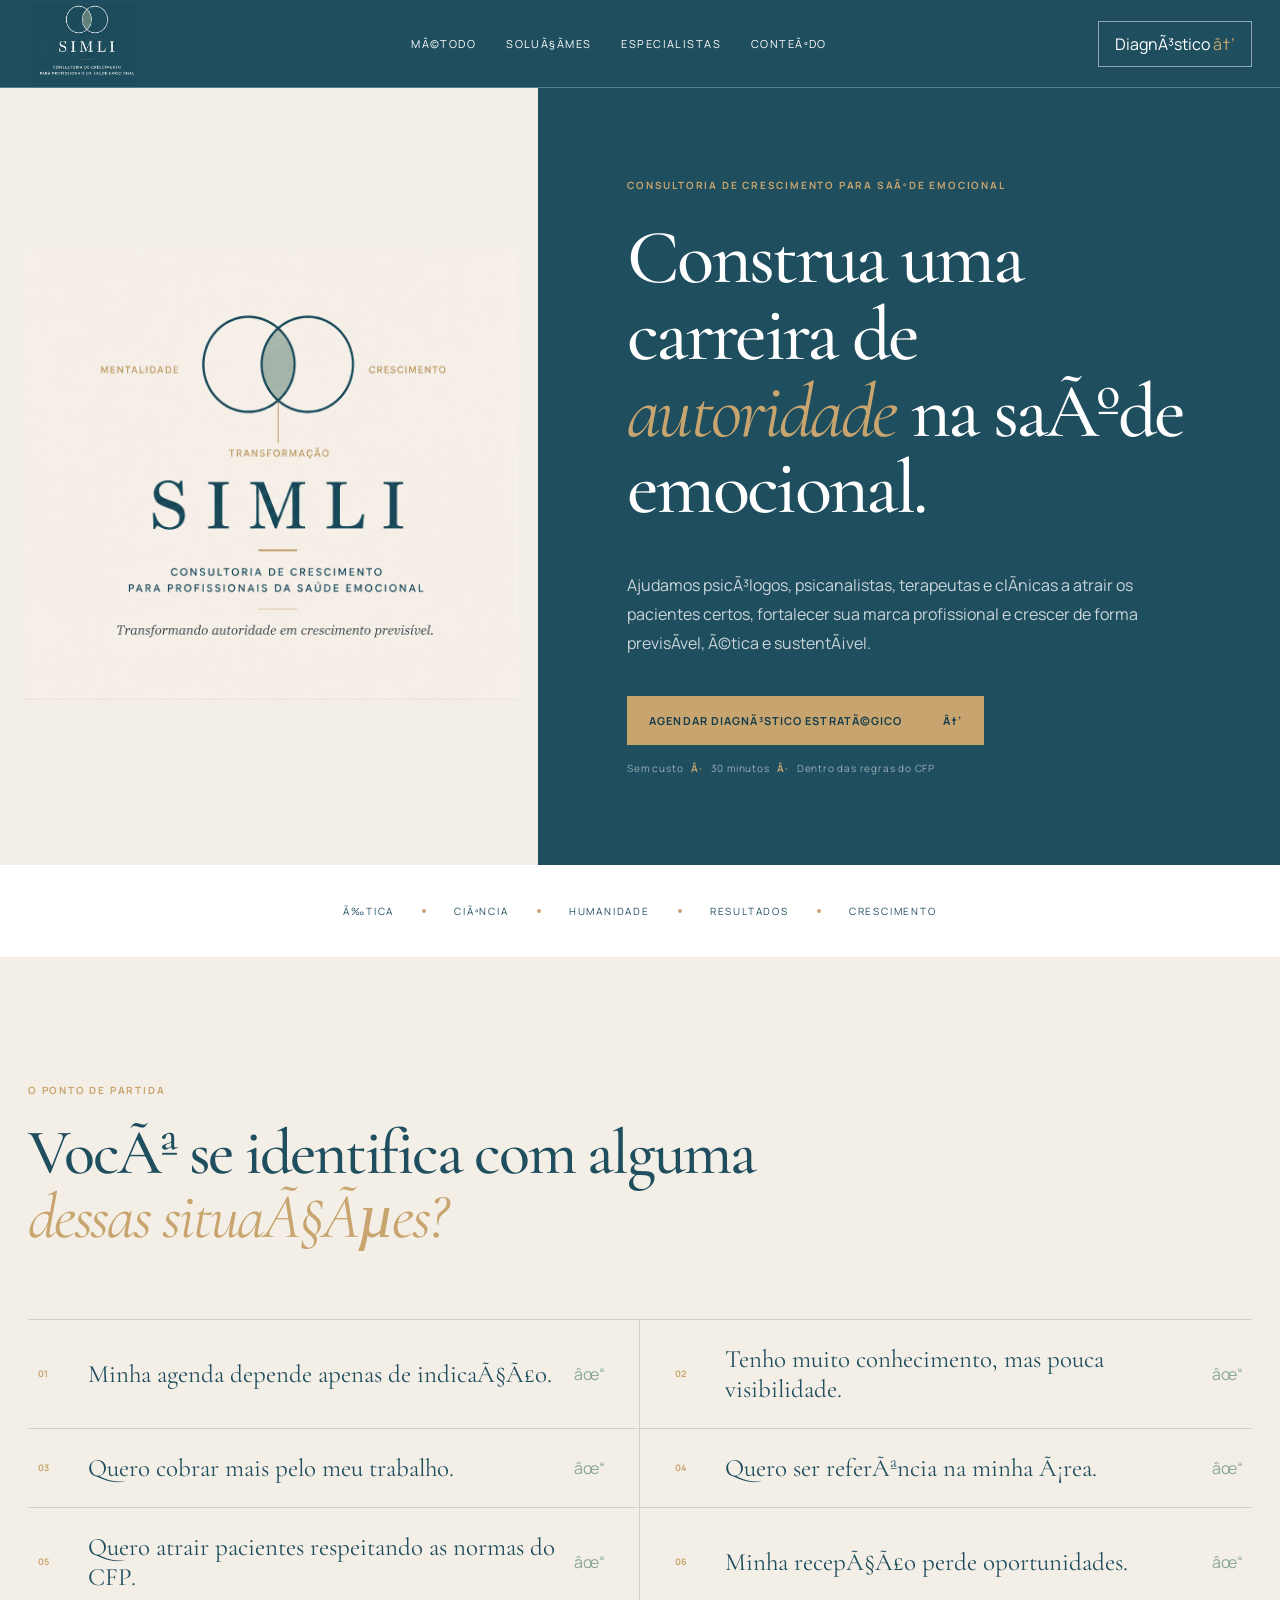
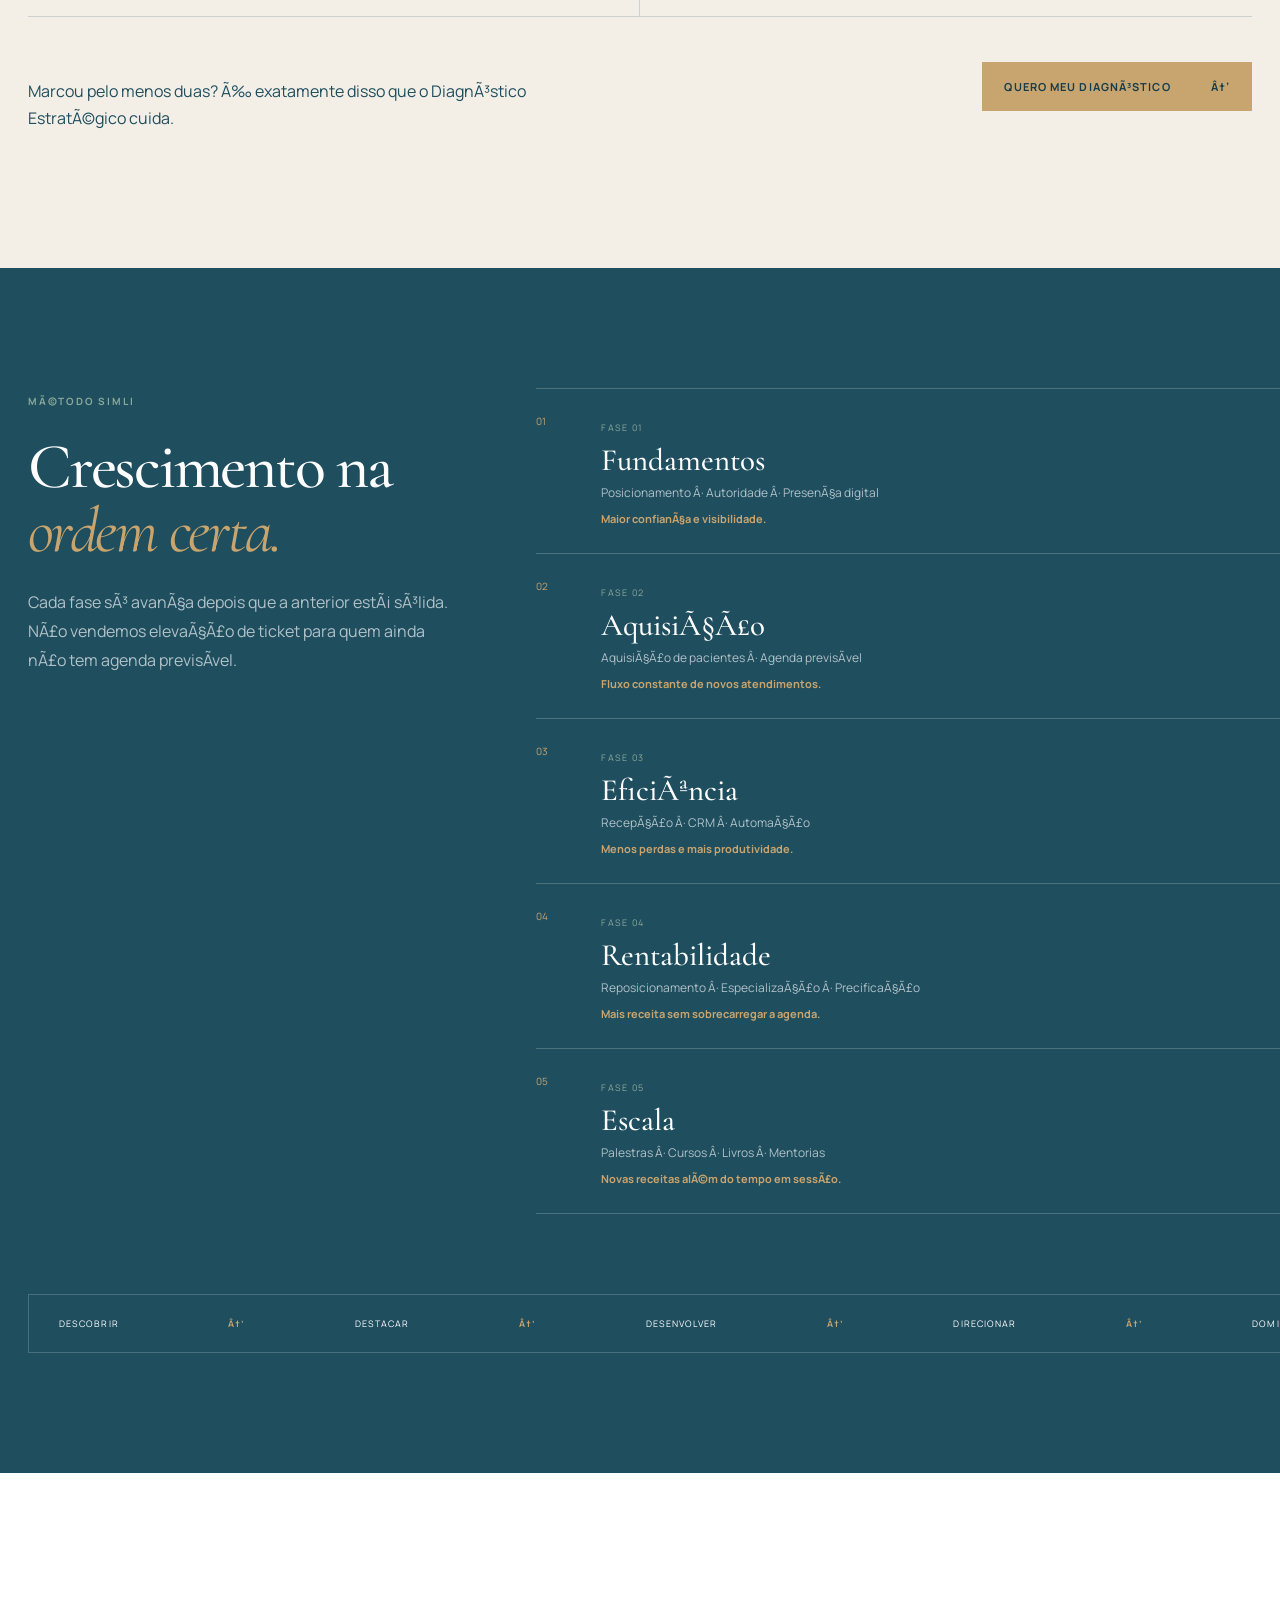
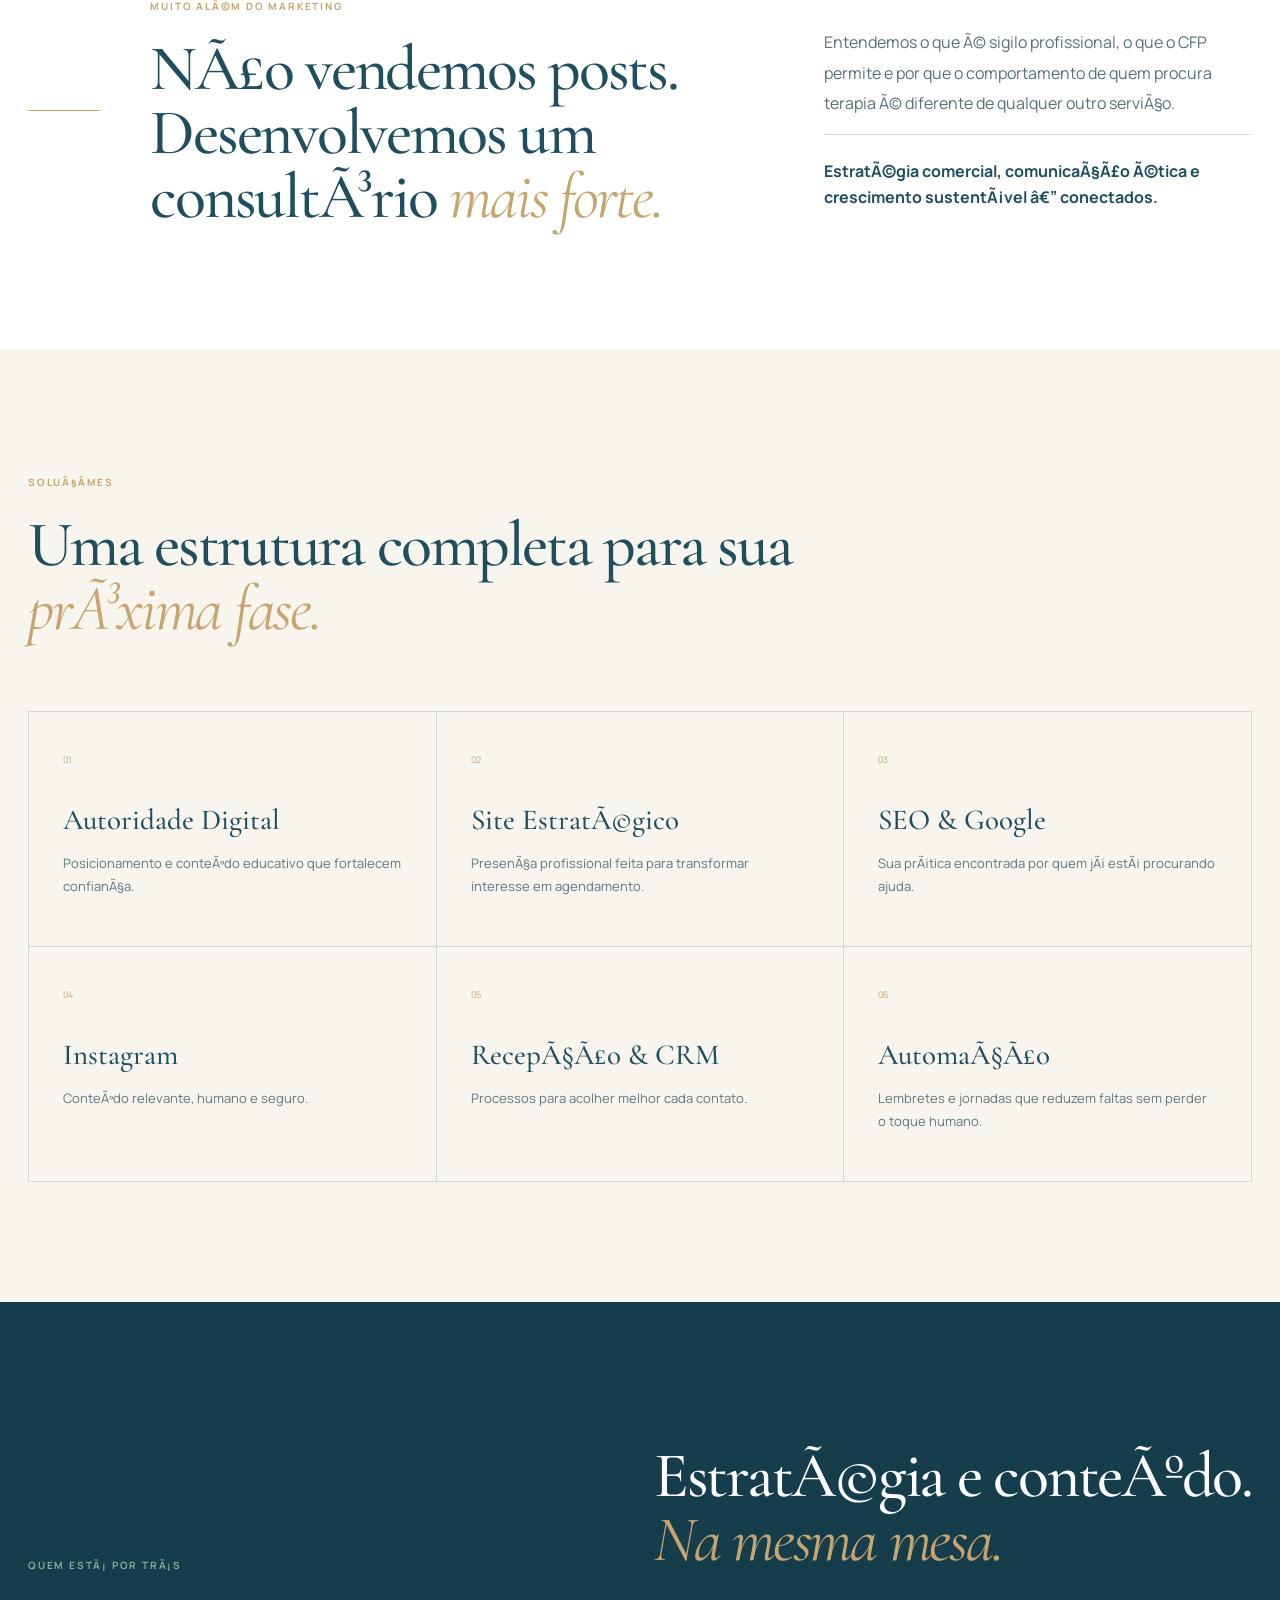
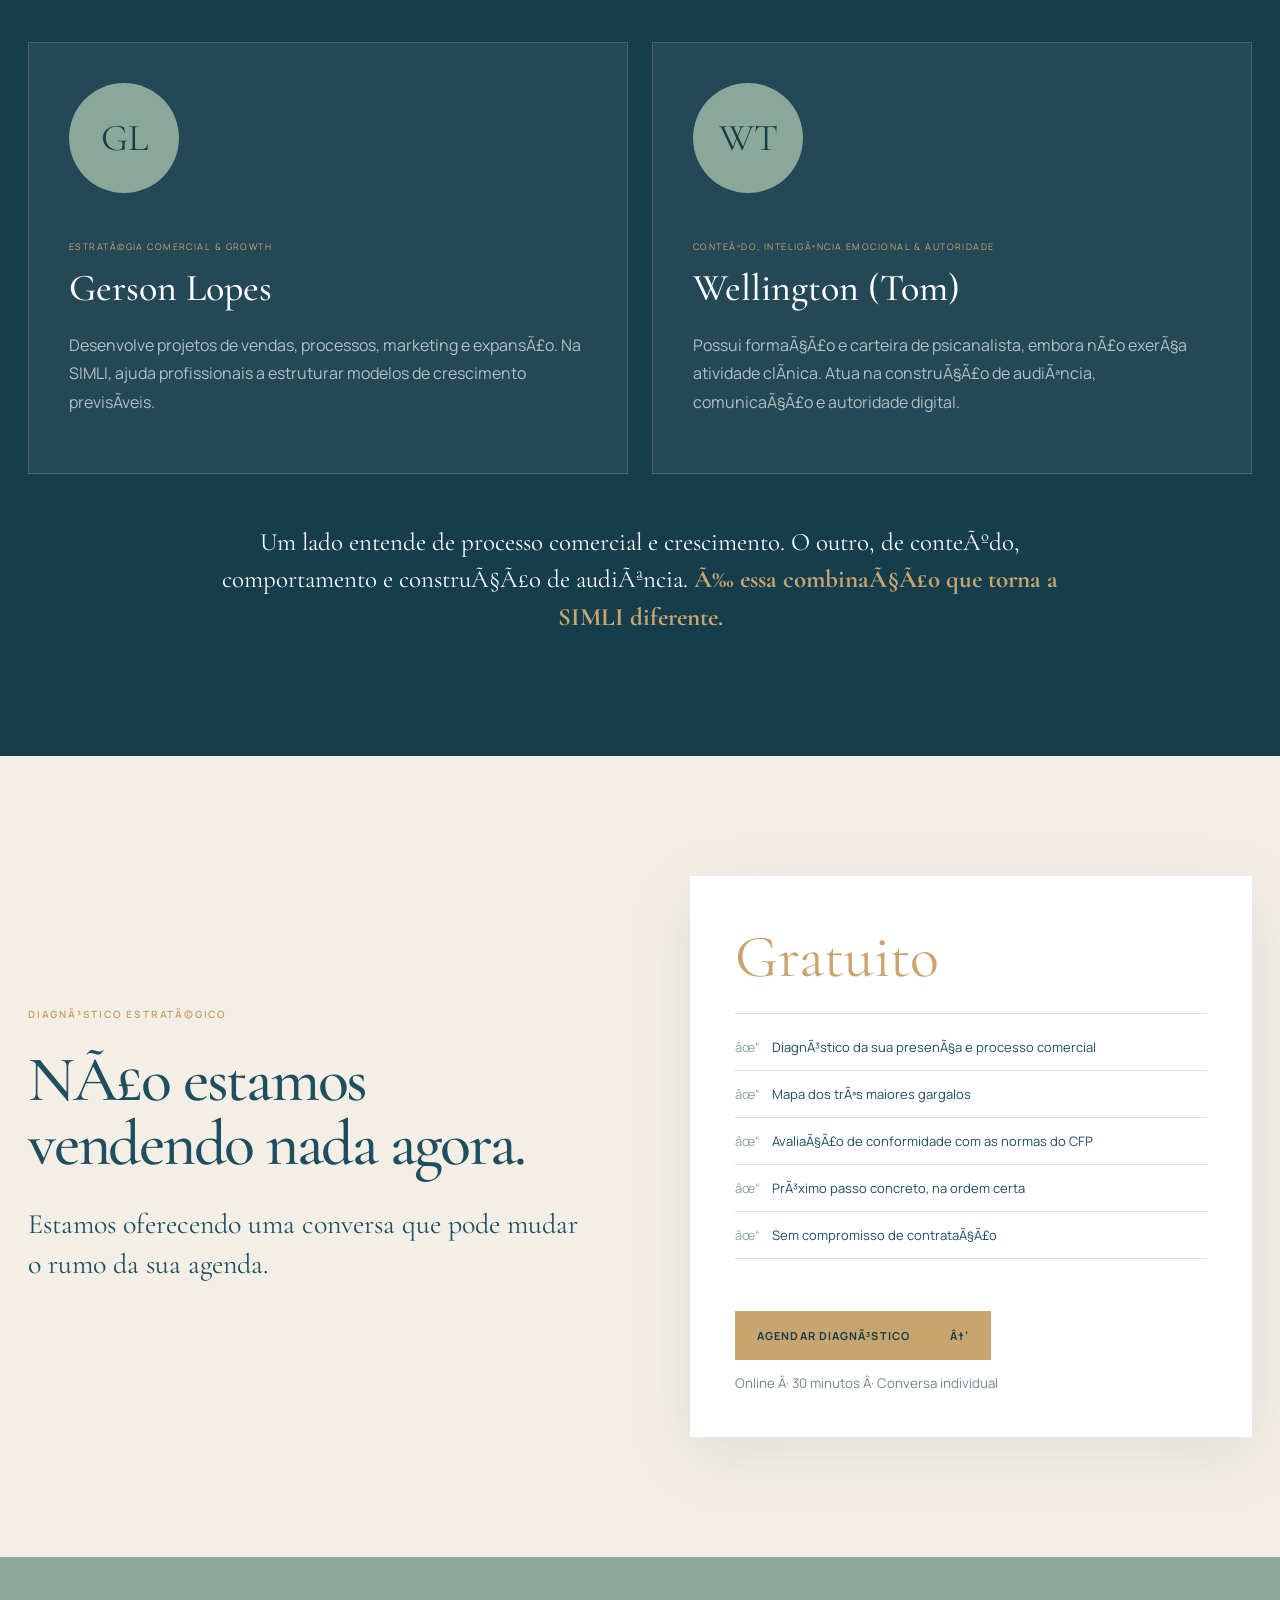
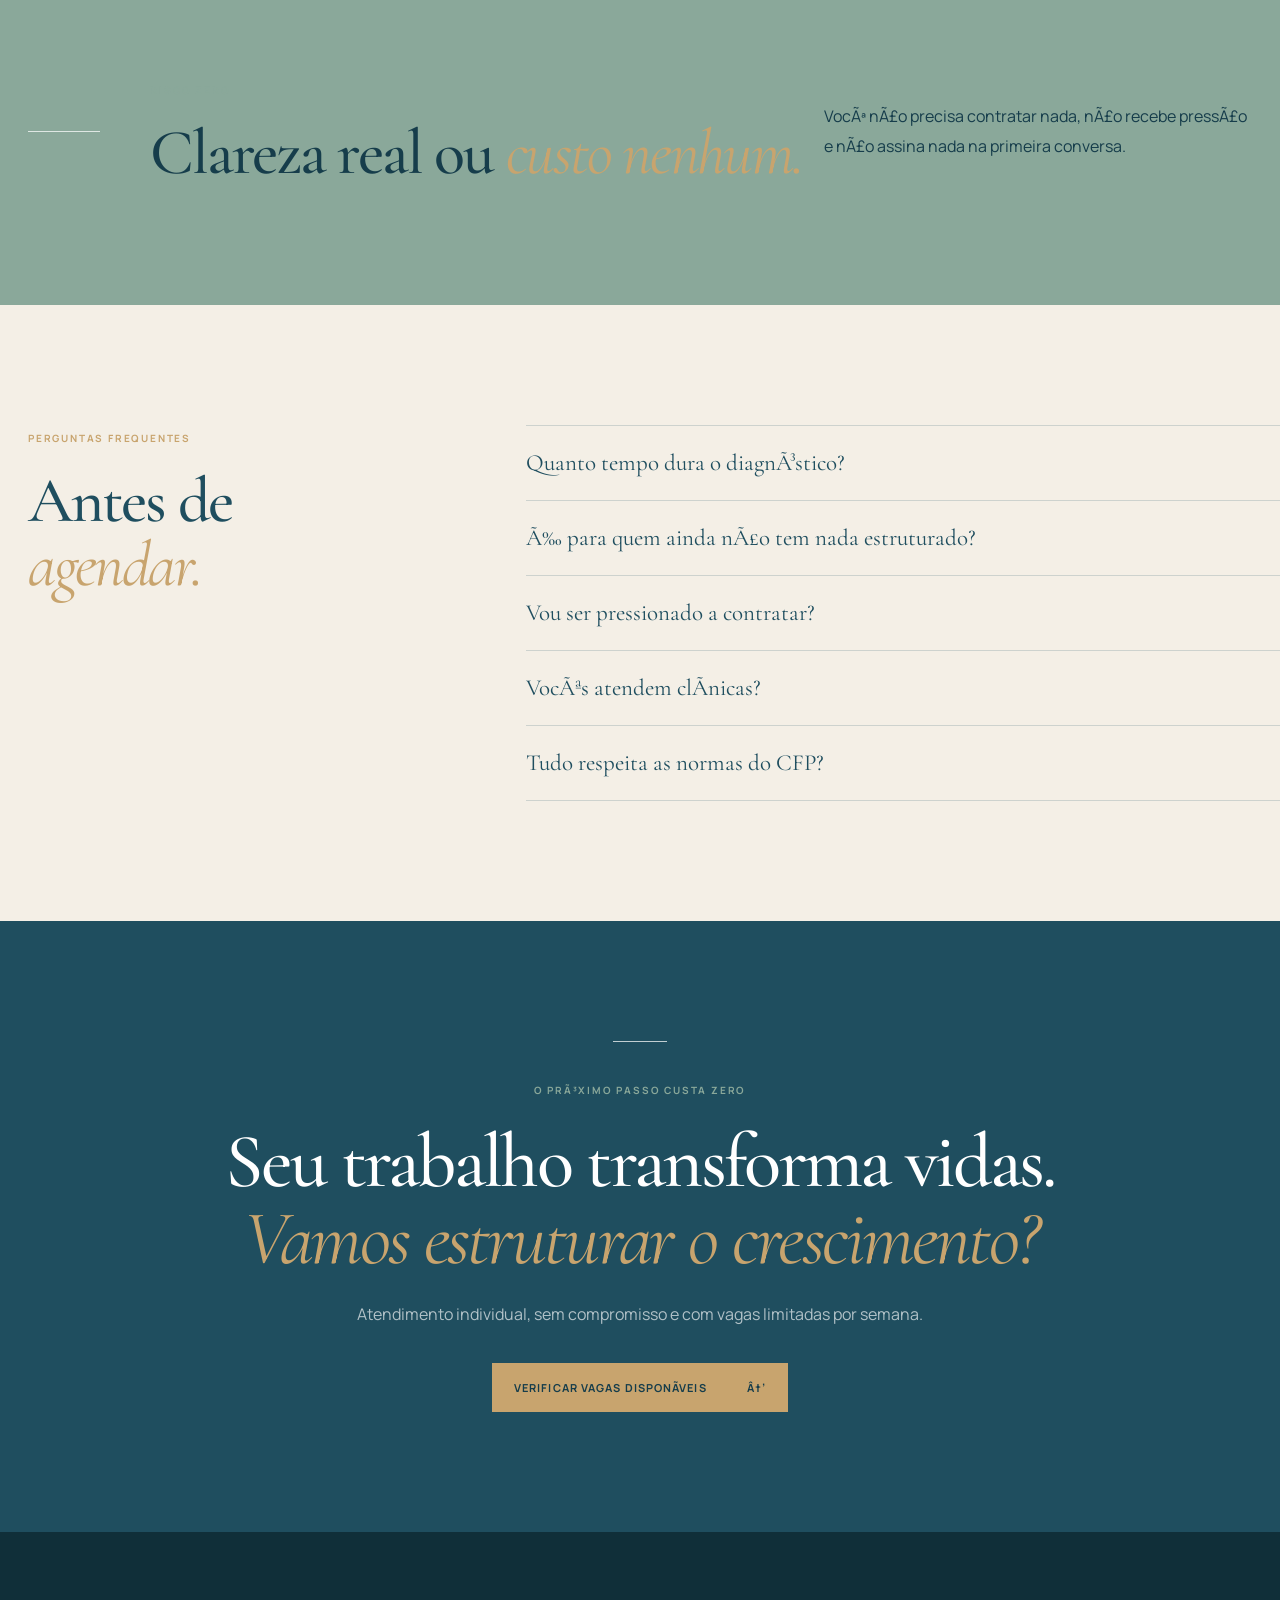
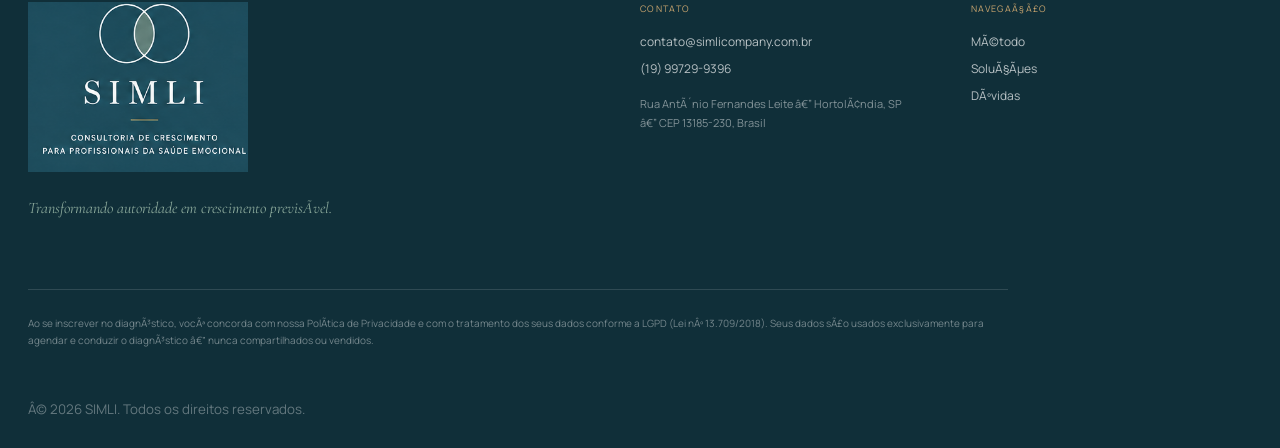
==== commit cdc26646: "Atualizar site para SIMLI Saude Emocional" ====
--- a/index.html
+++ b/index.html
@@ -1,179 +1,91 @@
 <!DOCTYPE html>
-<html>  
+<html lang="pt-BR">
 <head>
   <meta charset="utf-8">
-  <title>SIMLI — A agência de marketing criada de dentro do mercado de cosméticos</title>
+  <meta name="viewport" content="width=device-width,initial-scale=1">
+  <title>SIMLI | Crescimento para profissionais da saÃºde emocional</title>
+  <meta name="description" content="Consultoria de crescimento para psicÃ³logos, psicanalistas, terapeutas e clÃ­nicas.">
+  <meta property="og:image" content="[data-uri]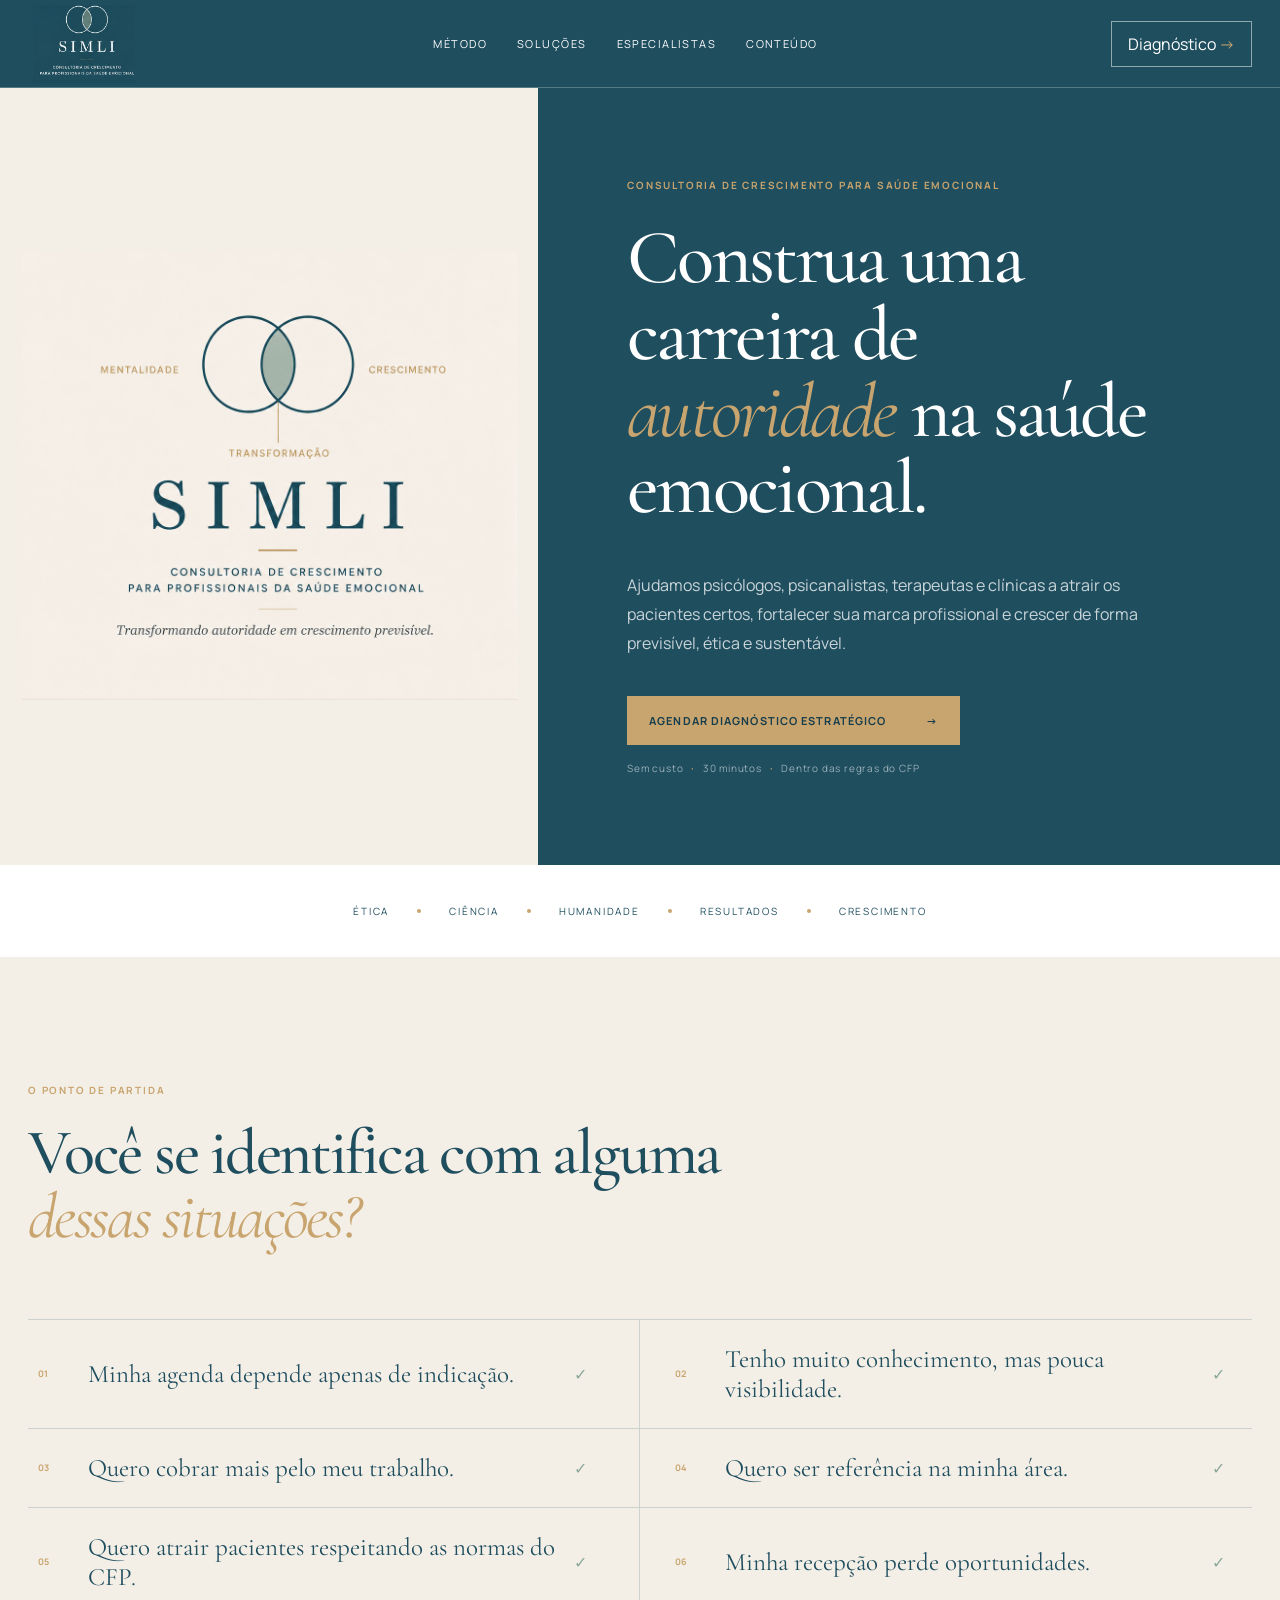
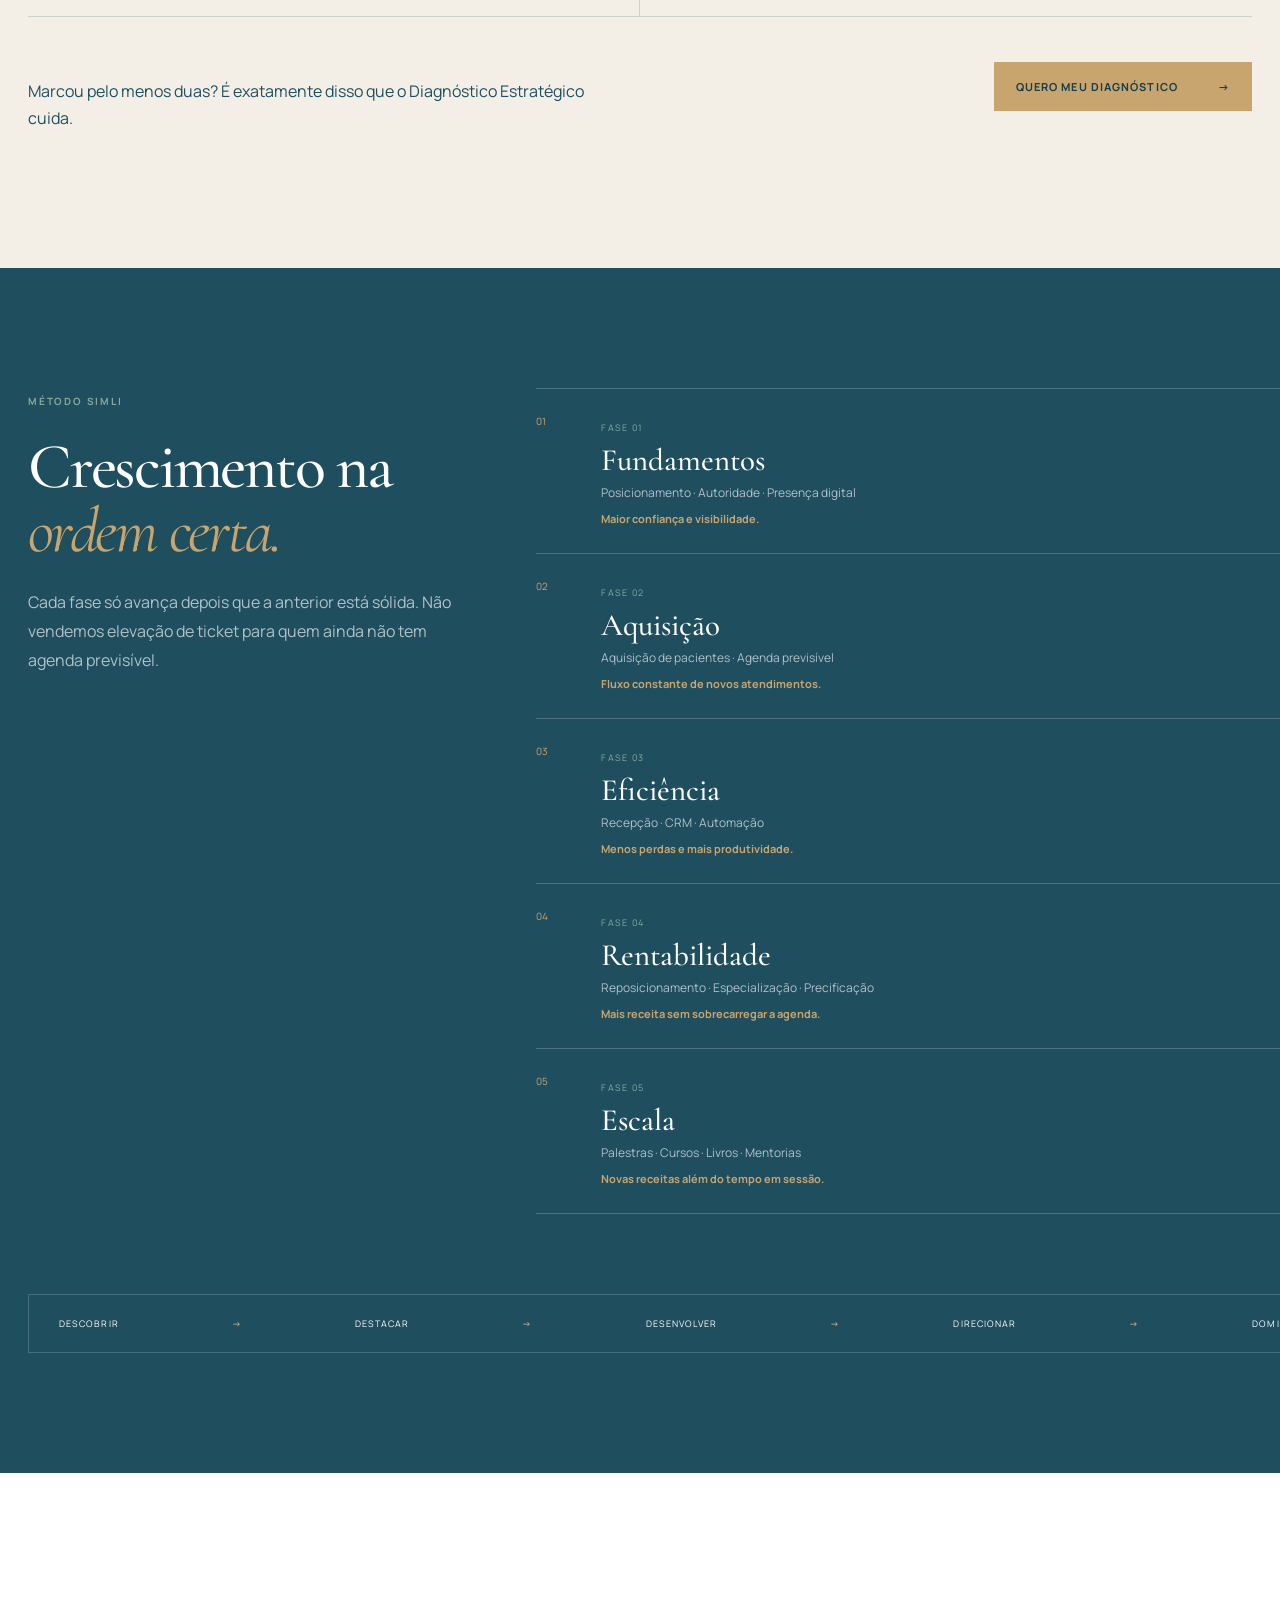
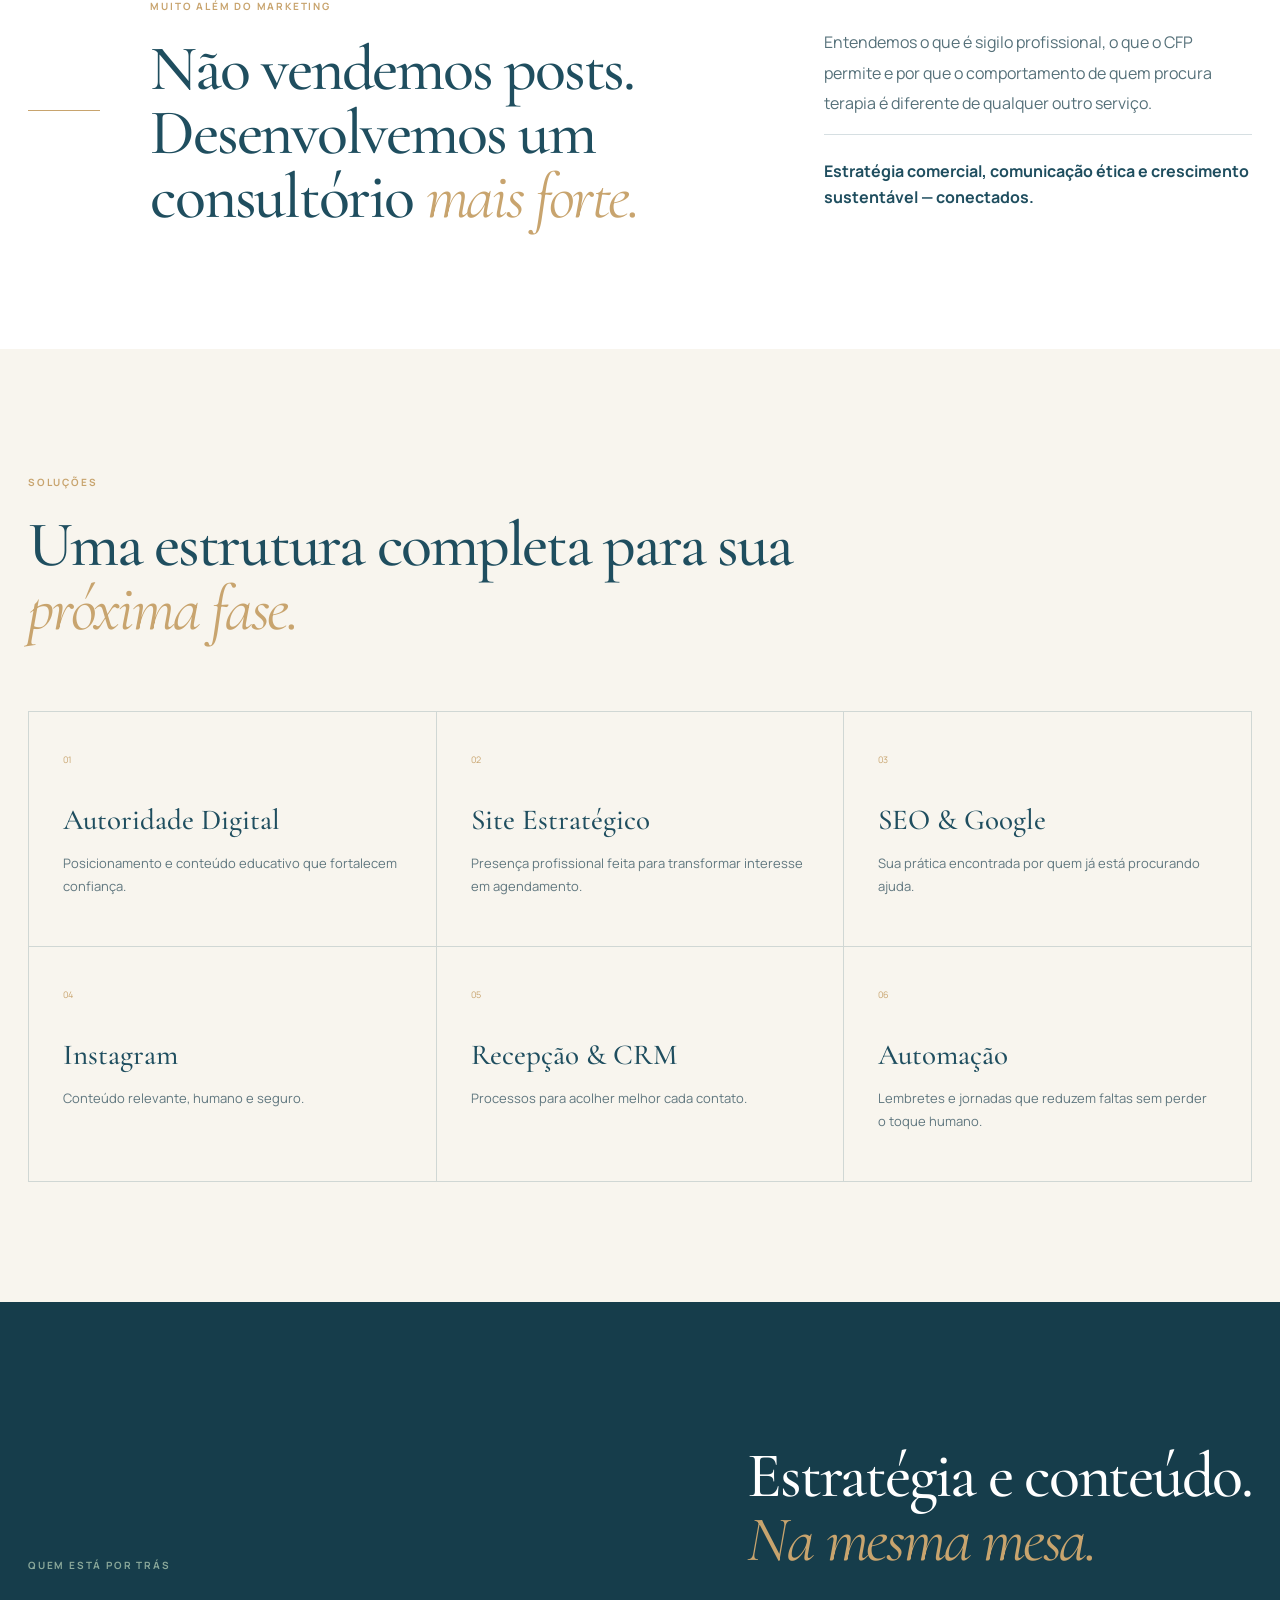
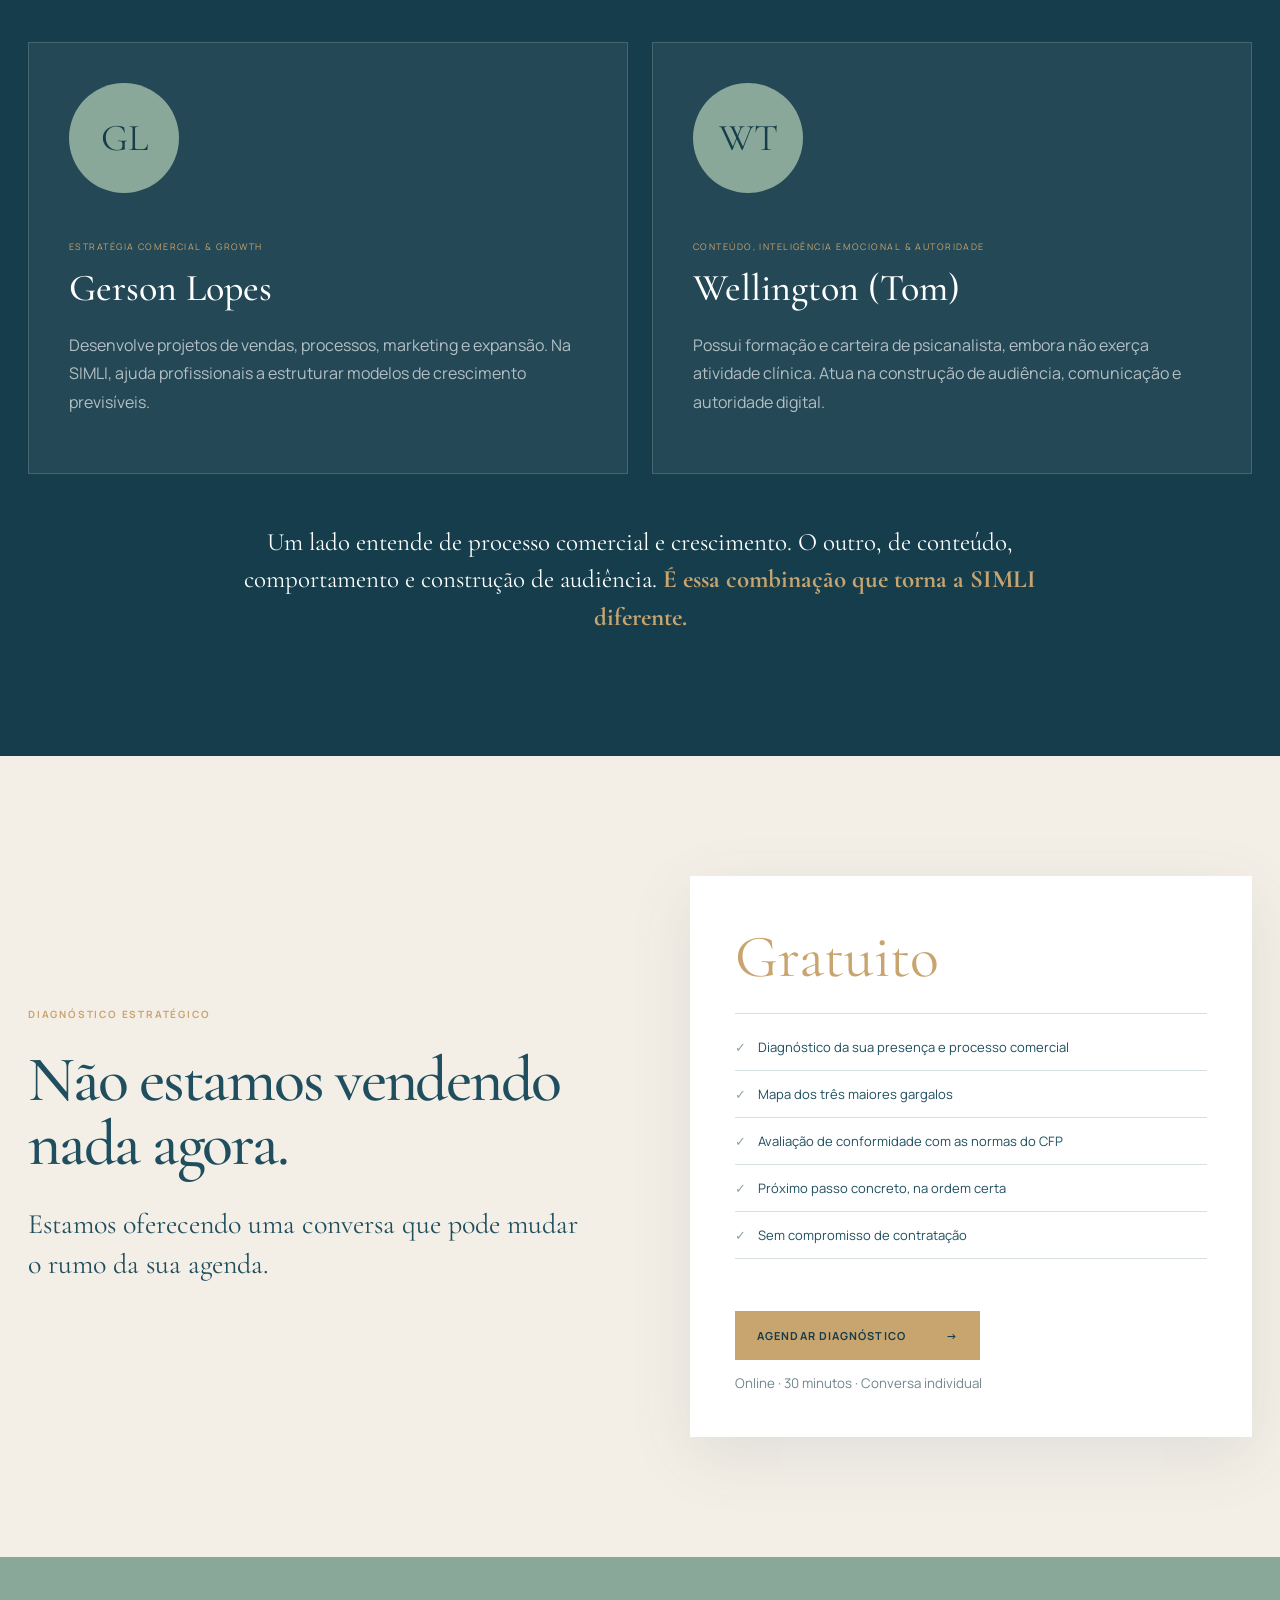
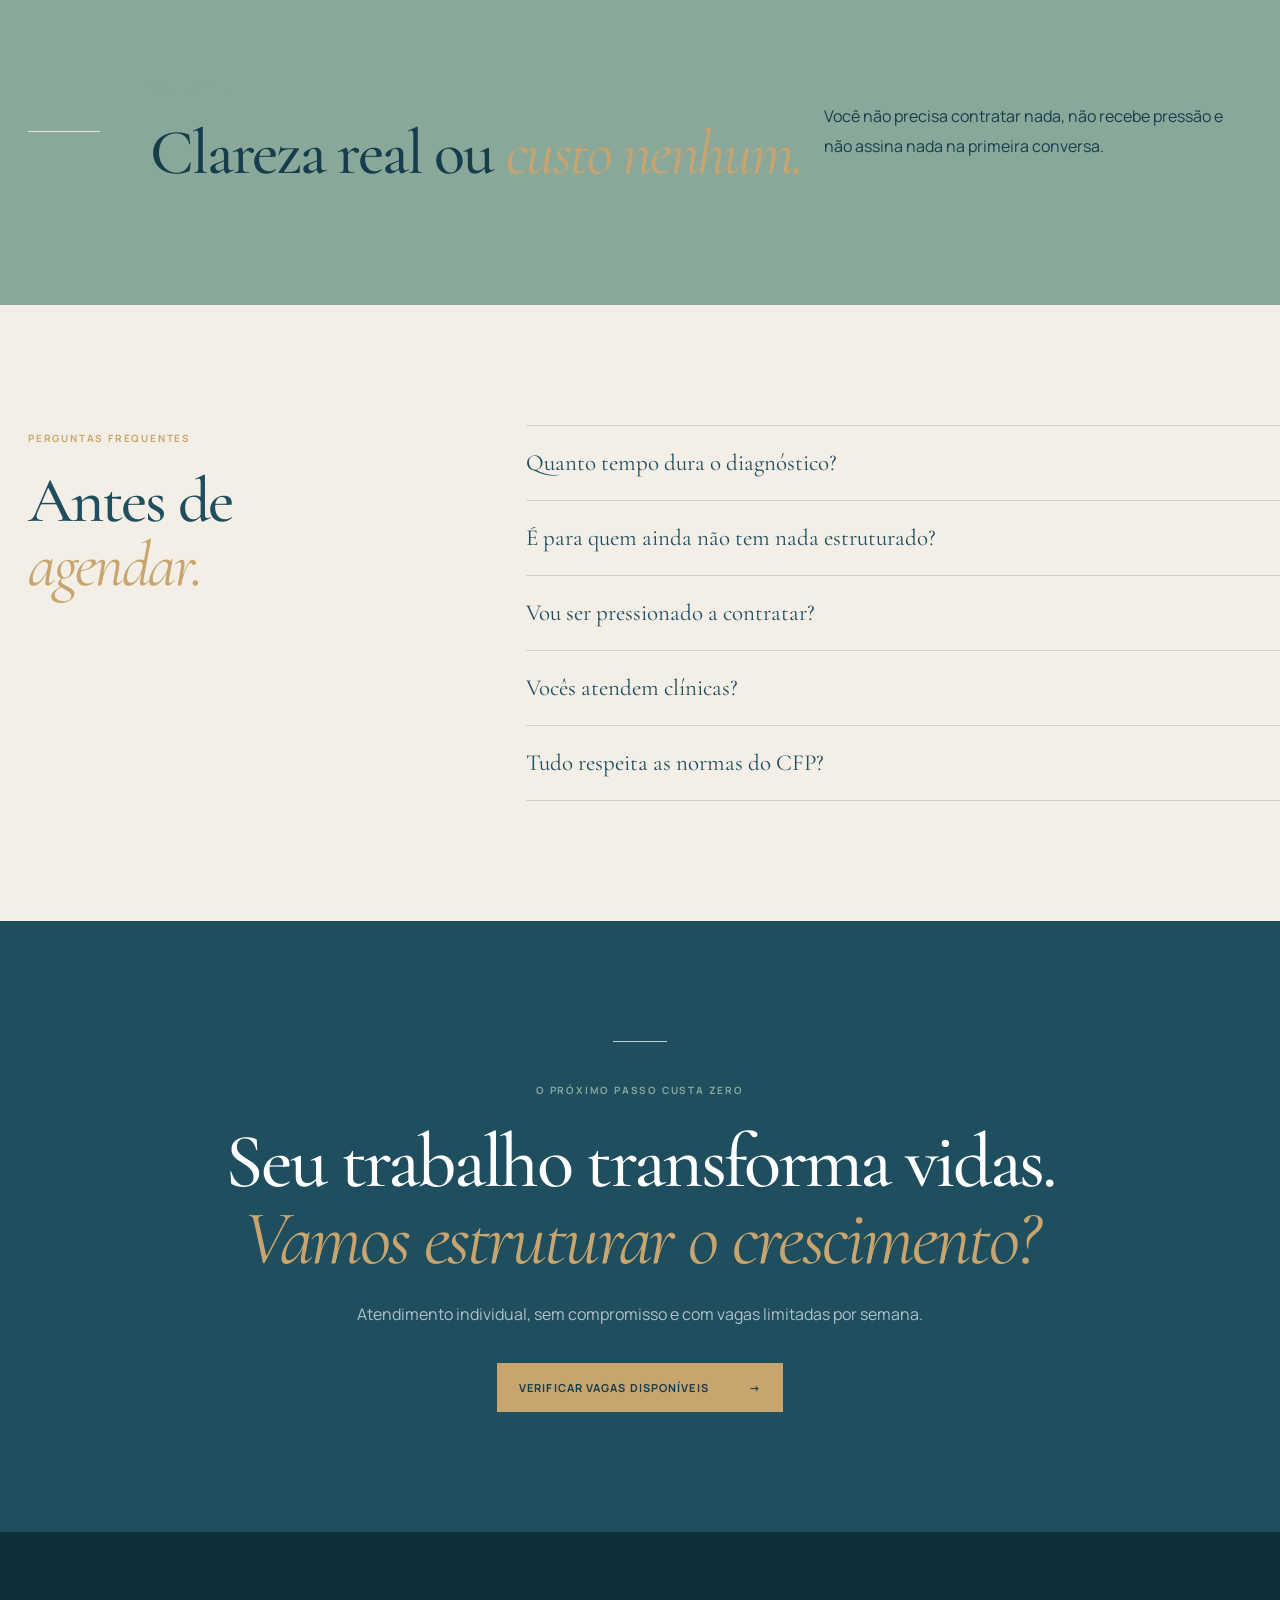
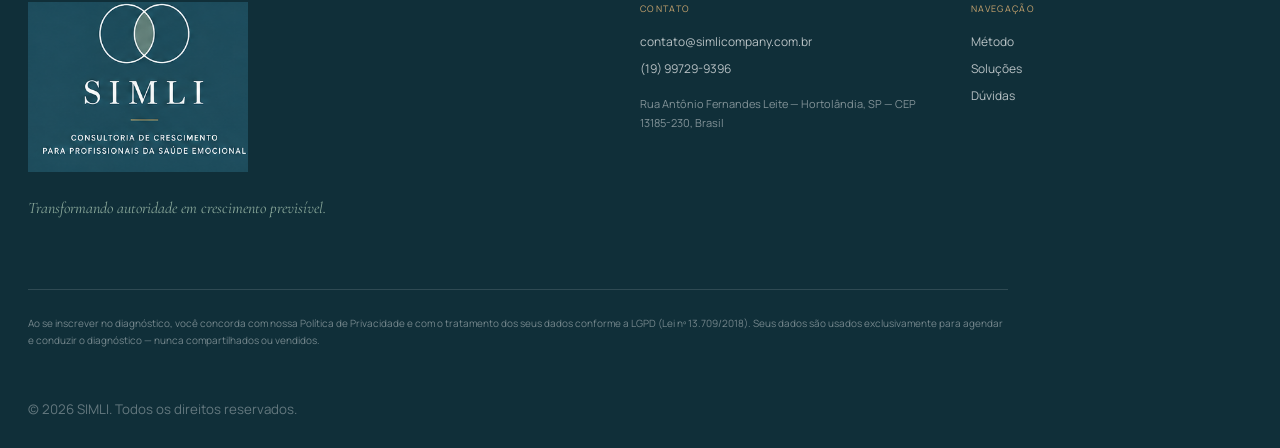
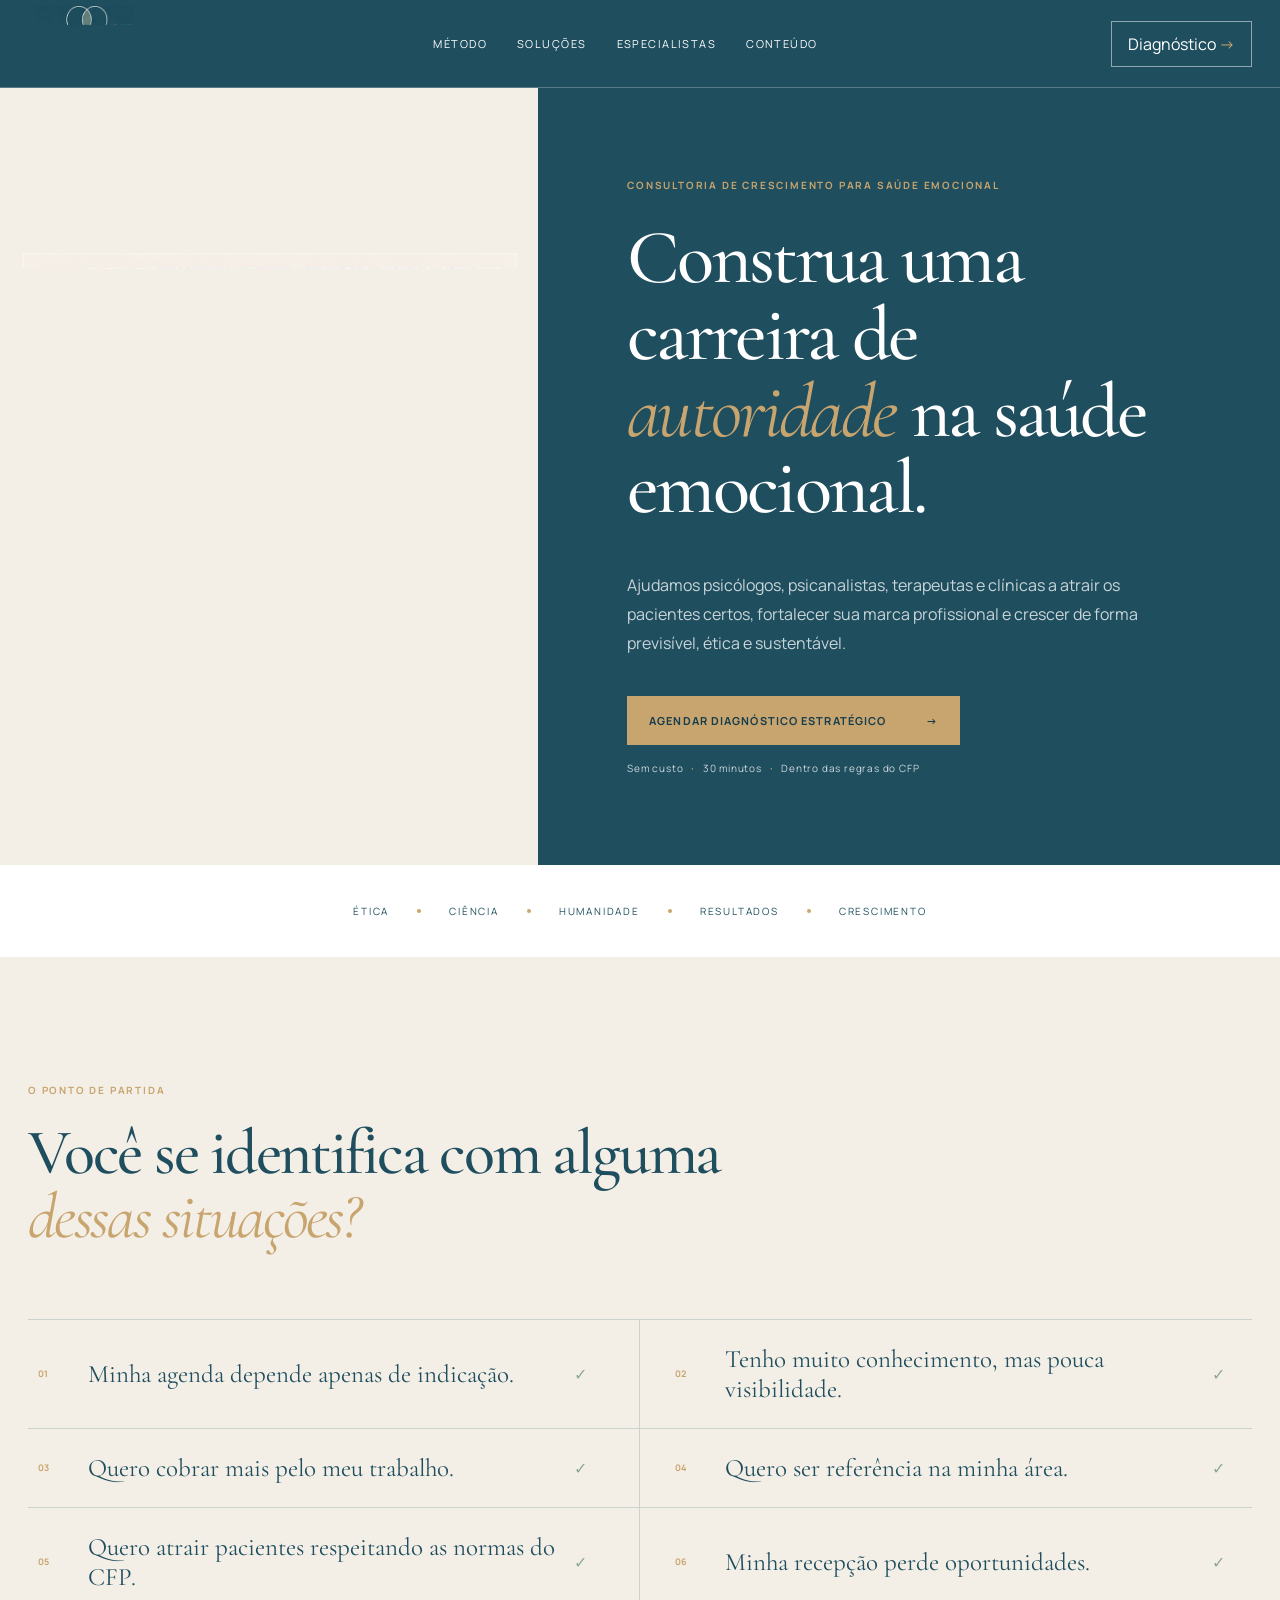
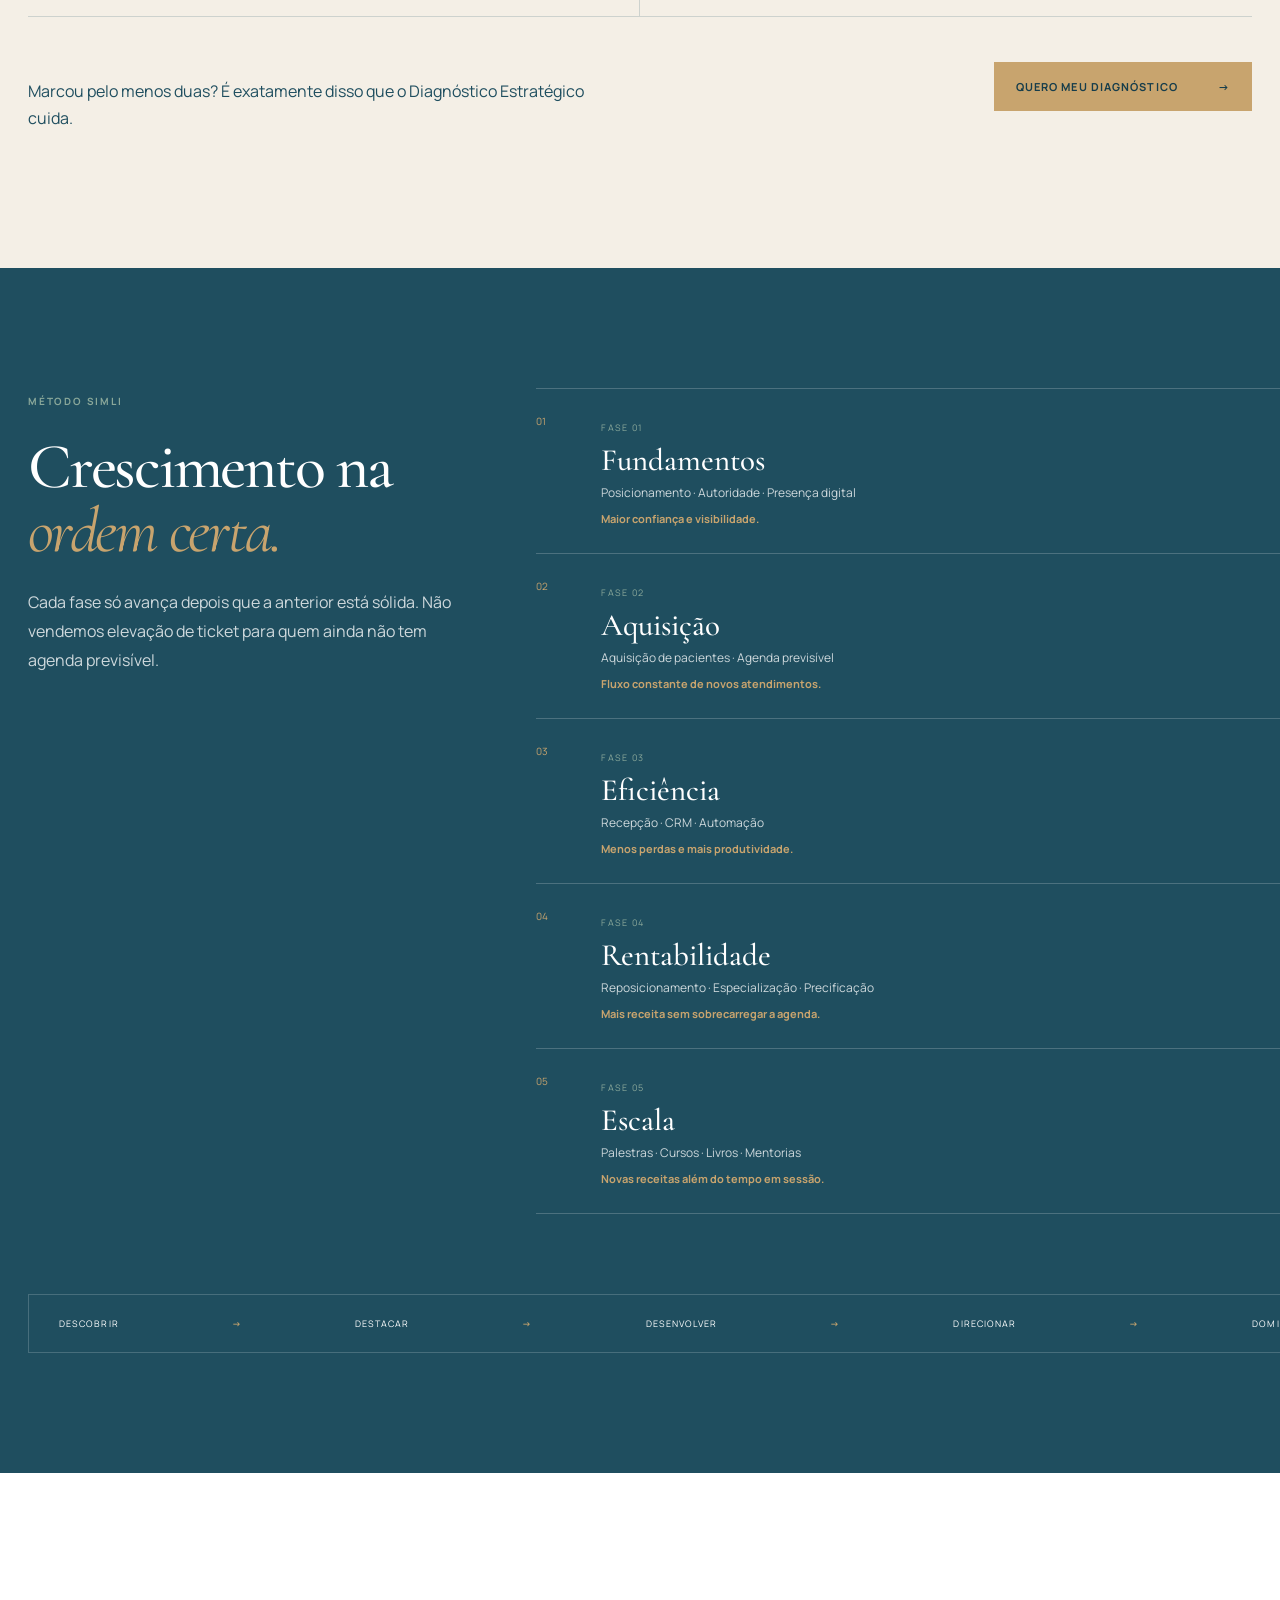
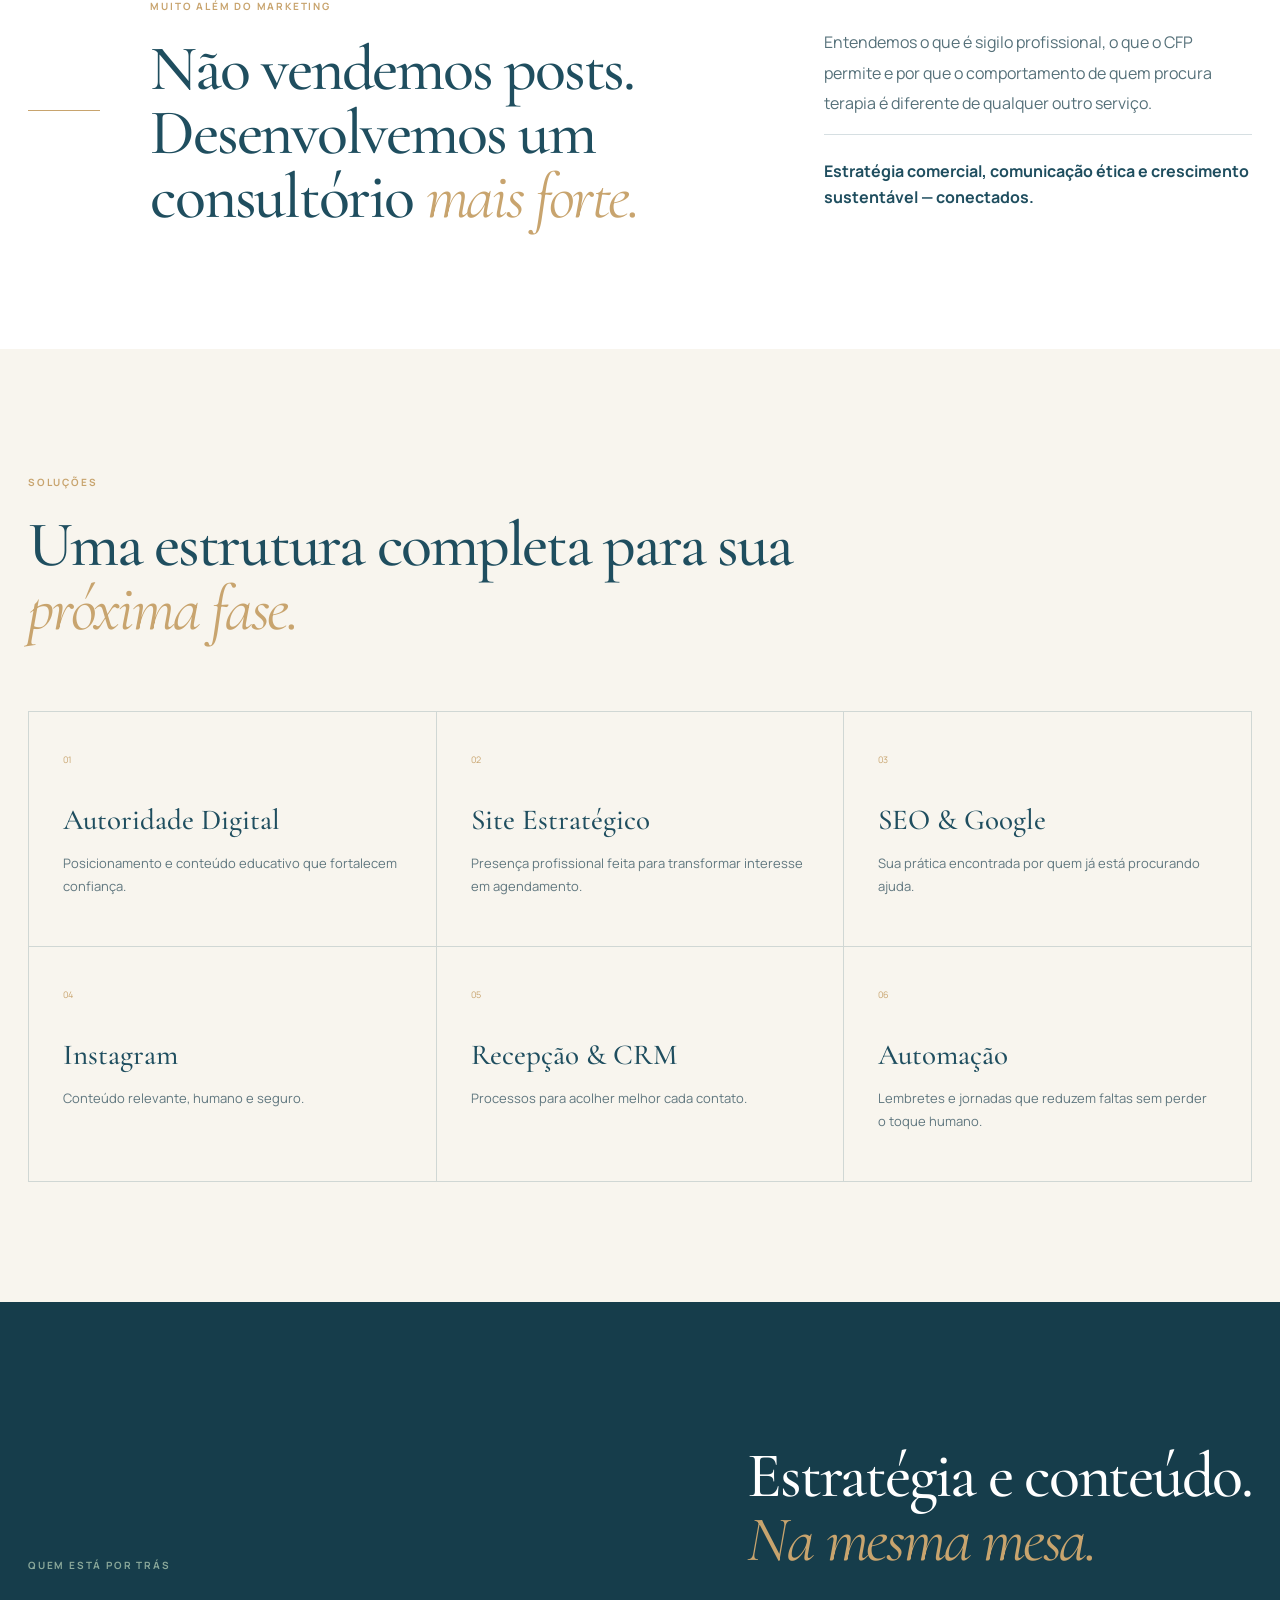
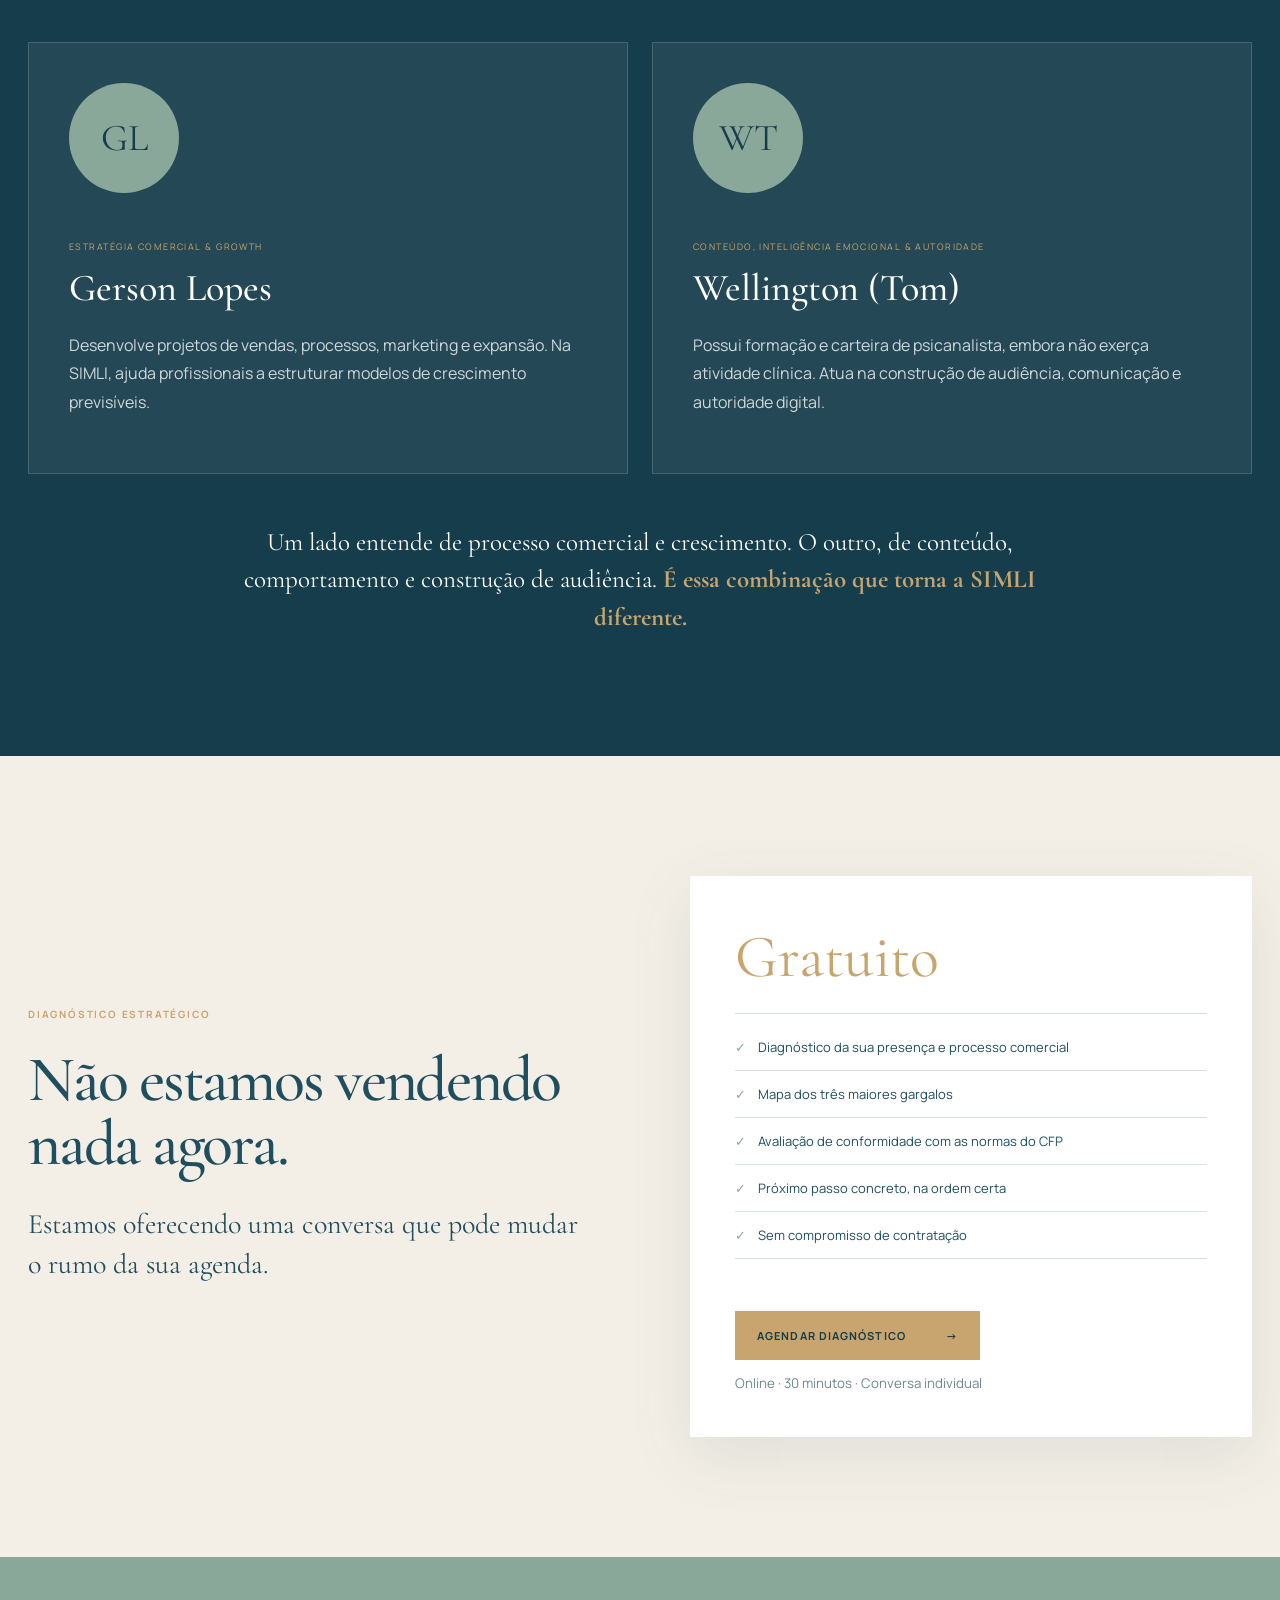
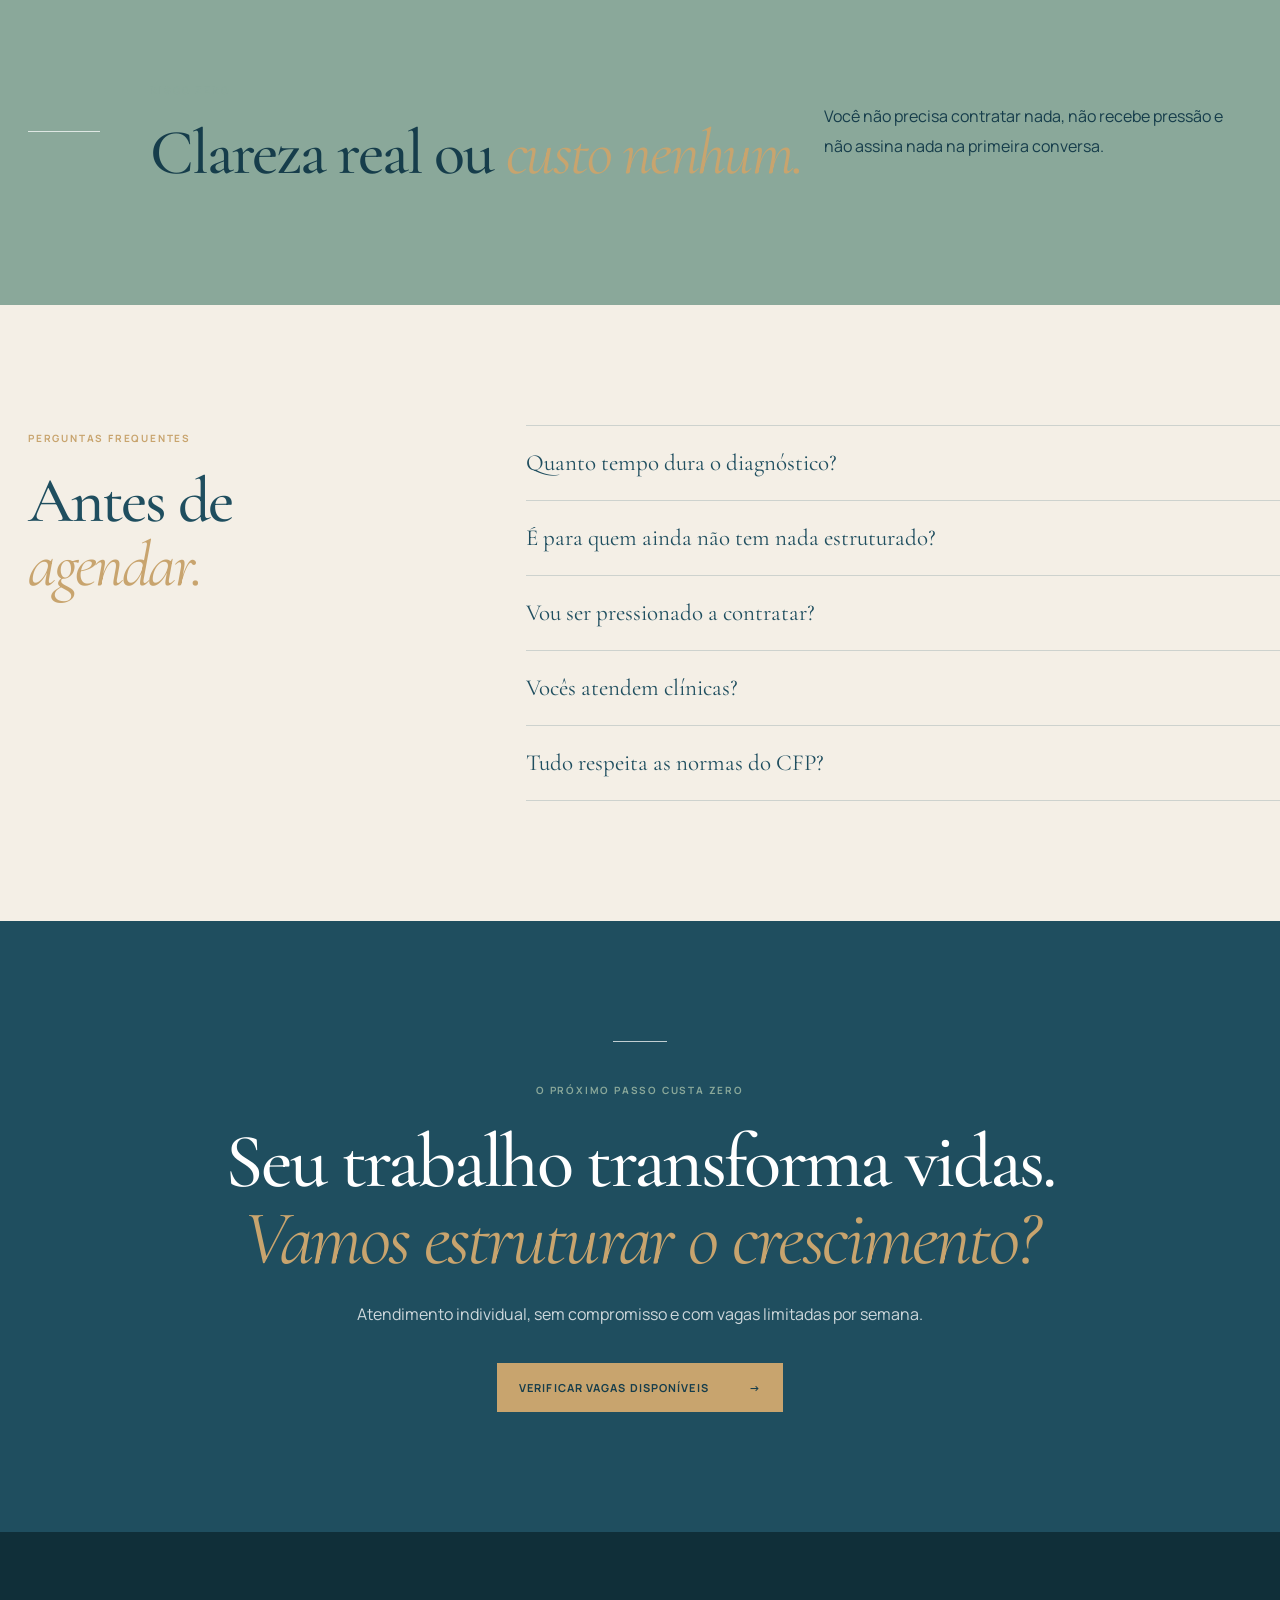
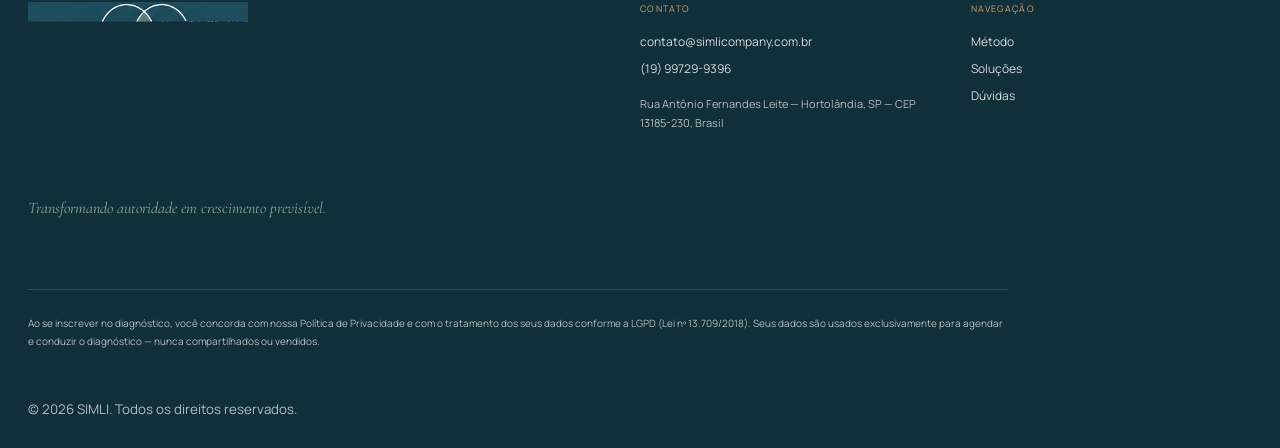
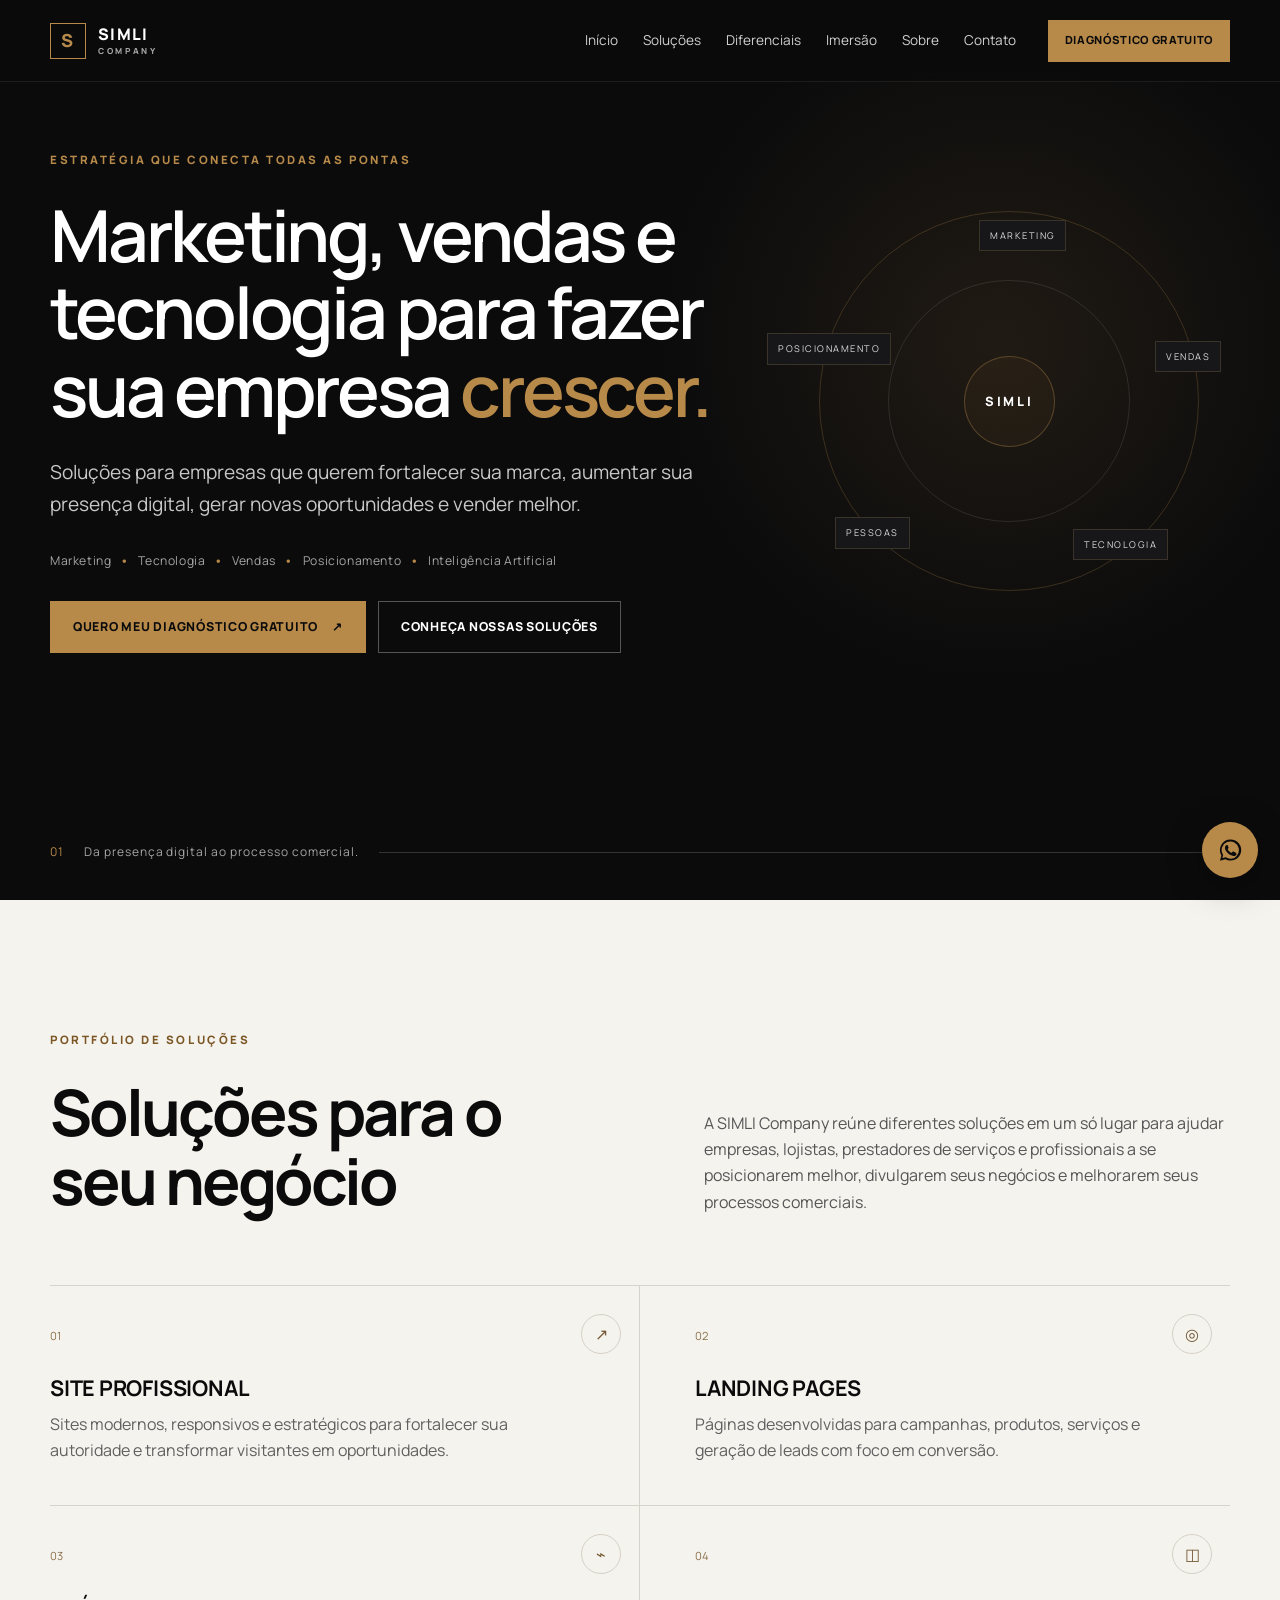
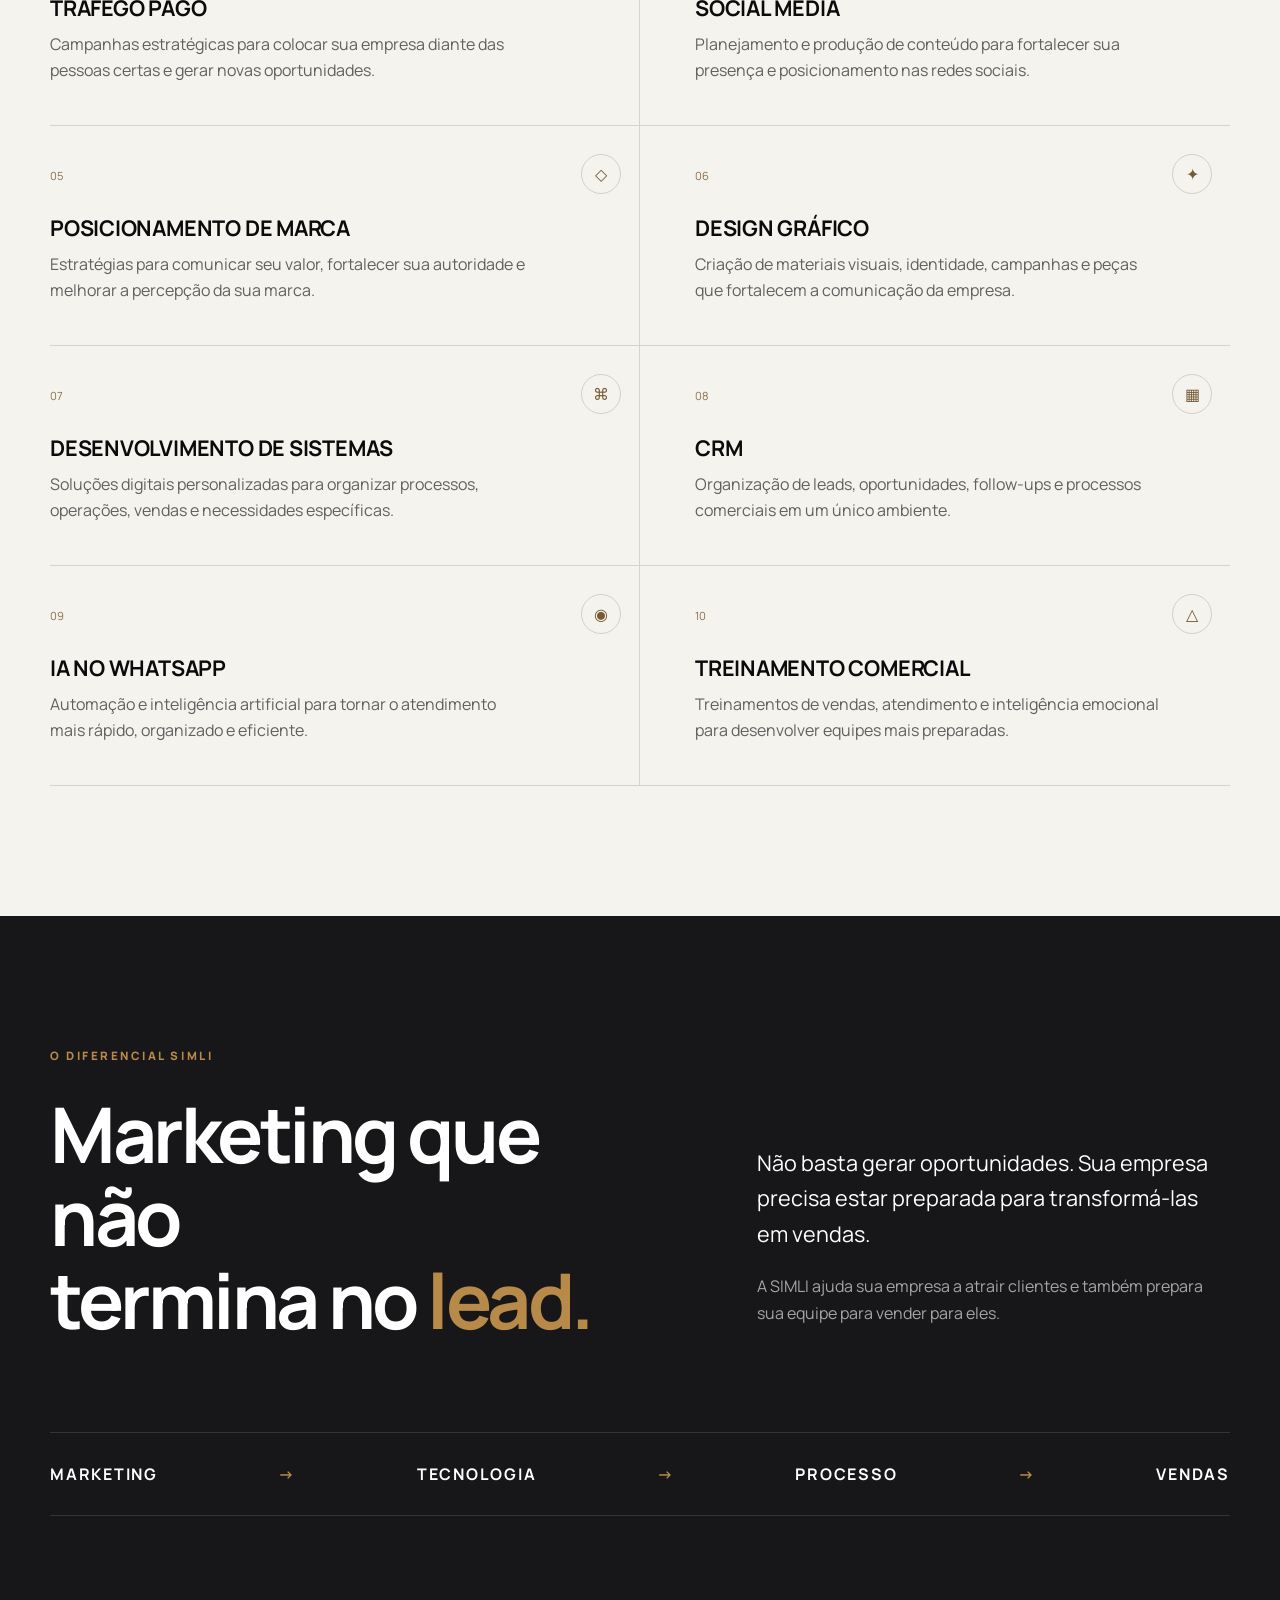
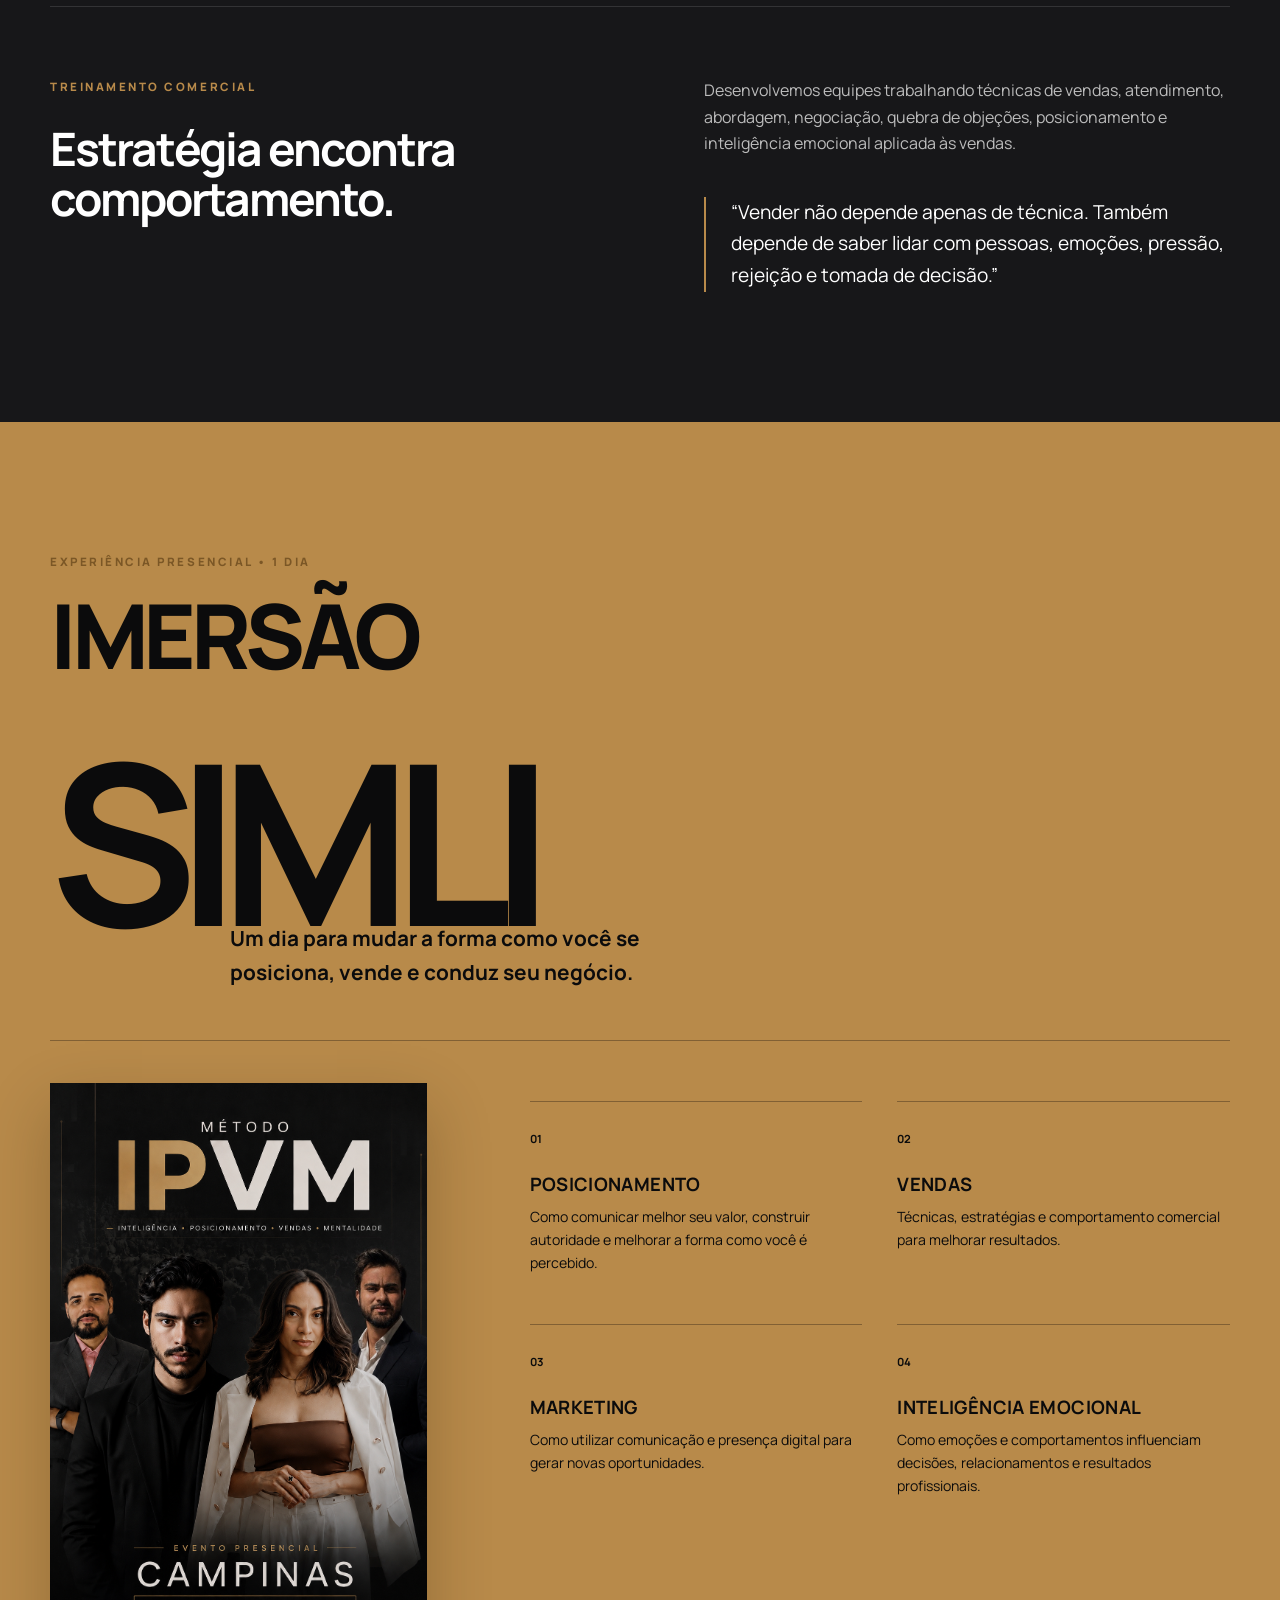
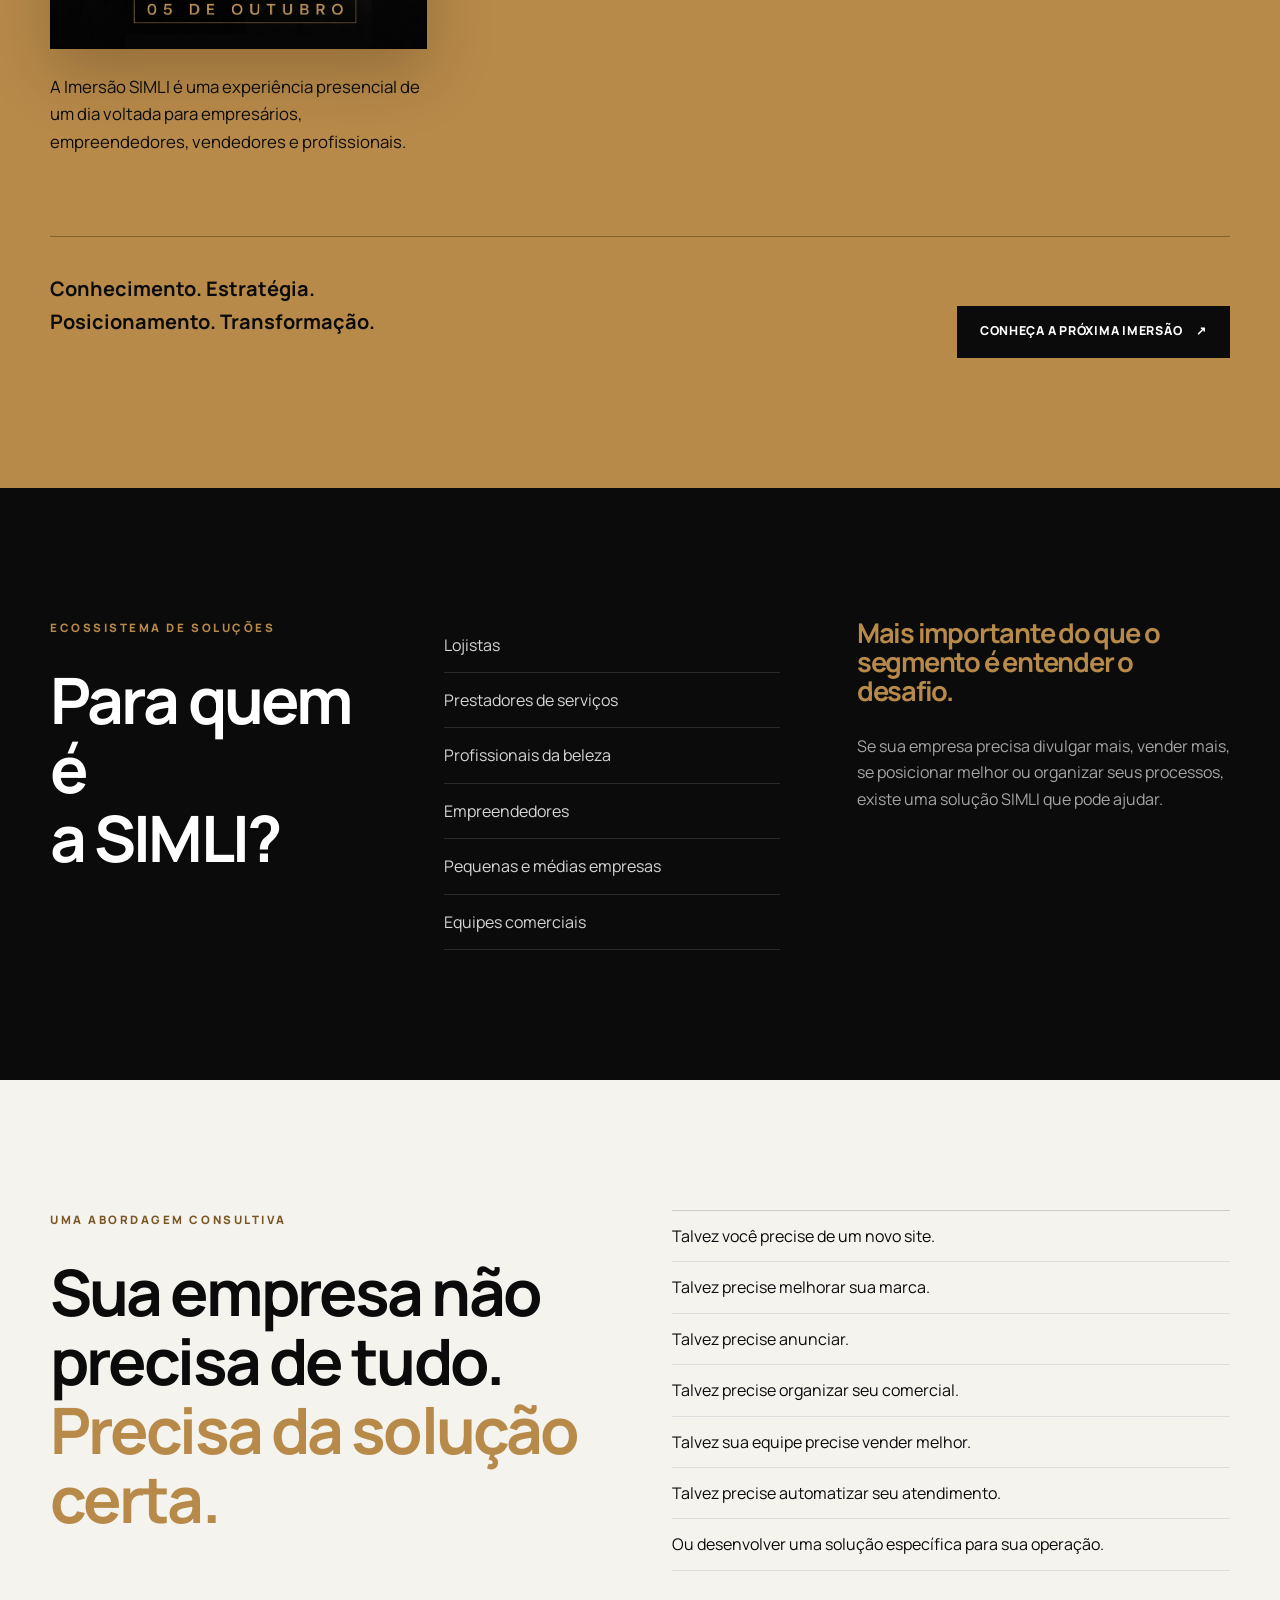
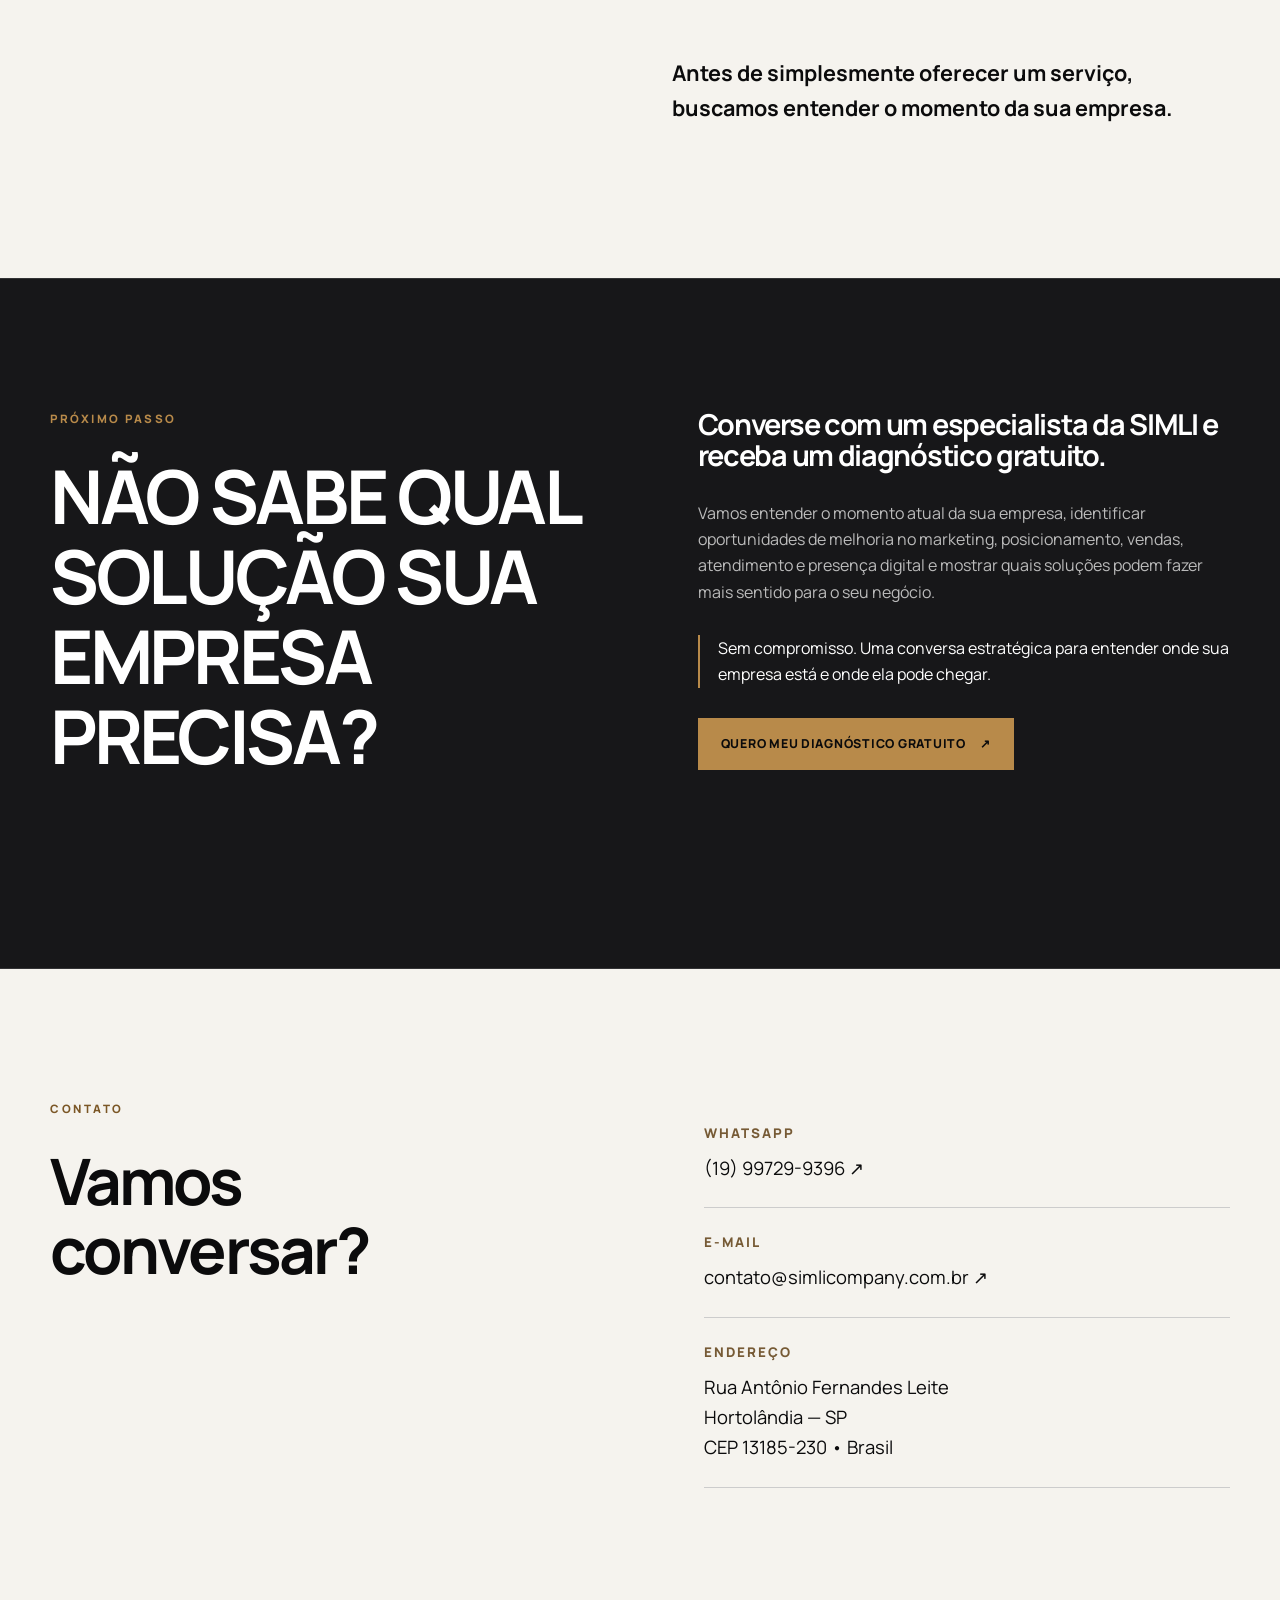
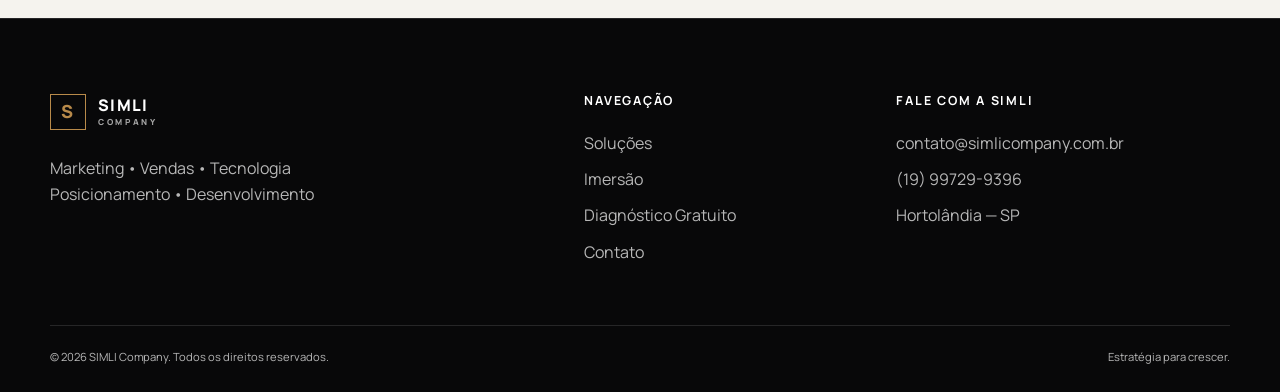
